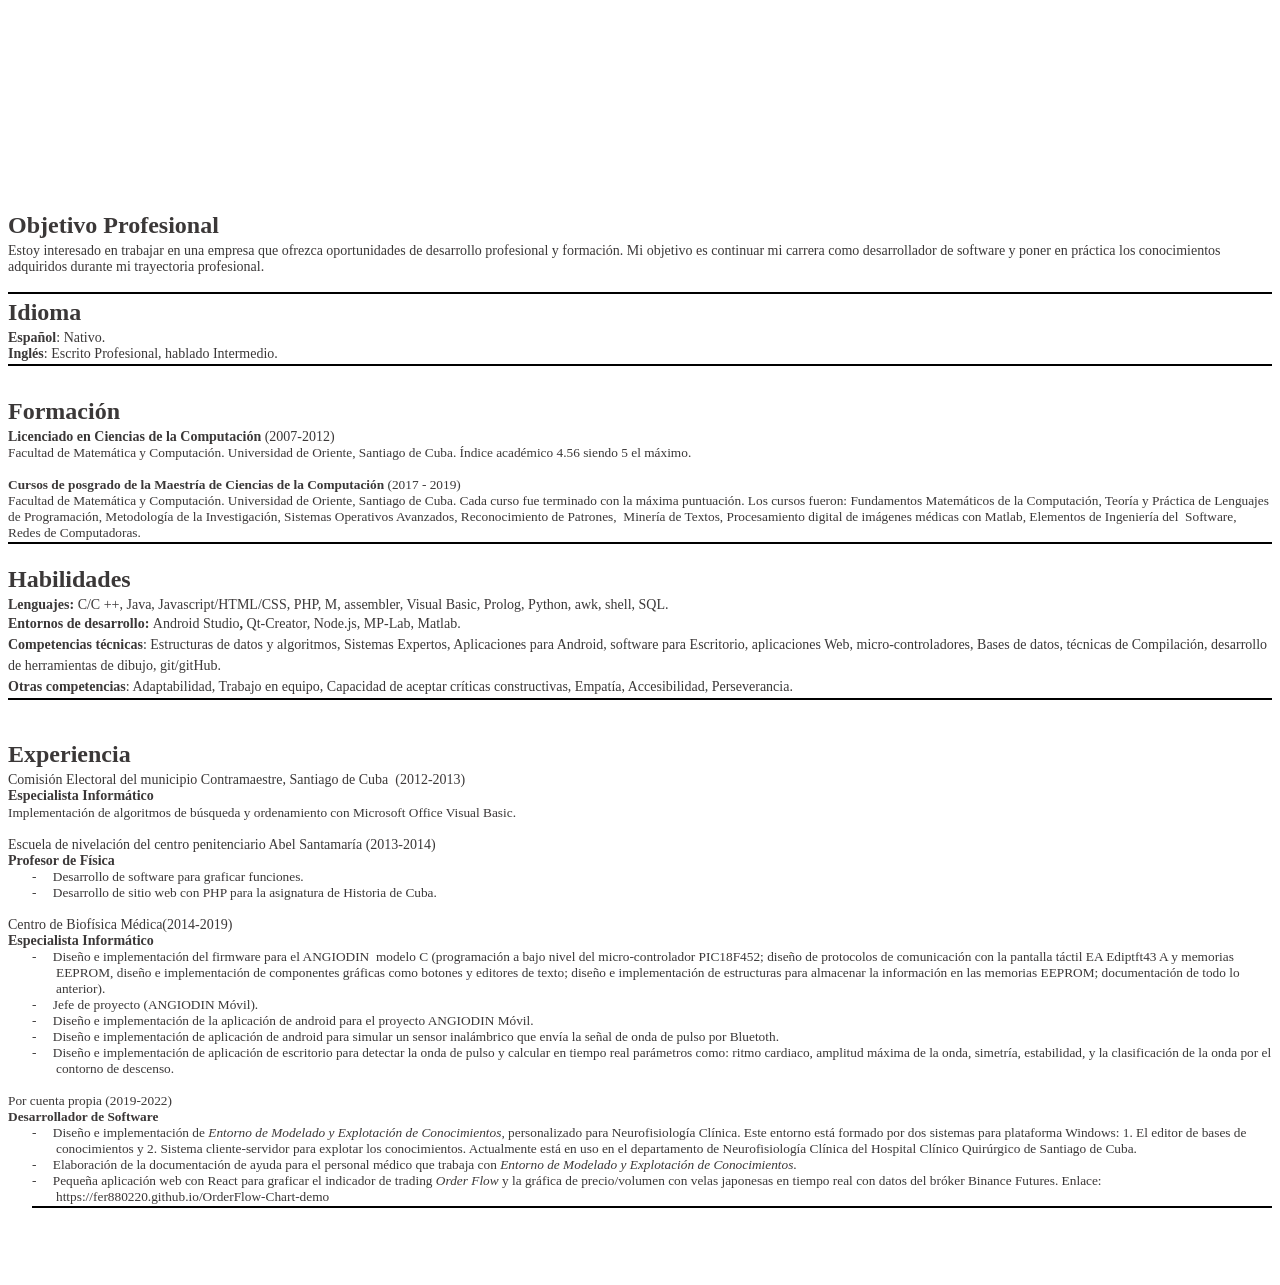
==== index.html @ 1ef98a56 "adding index.html" ====
<html xmlns:v="urn:schemas-microsoft-com:vml"
xmlns:o="urn:schemas-microsoft-com:office:office"
xmlns:w="urn:schemas-microsoft-com:office:word"
xmlns:m="http://schemas.microsoft.com/office/2004/12/omml"
xmlns="http://www.w3.org/TR/REC-html40">

<head>
<meta http-equiv=Content-Type content="text/html; charset=windows-1252">
<meta name=ProgId content=Word.Document>
<meta name=Generator content="Microsoft Word 14">
<meta name=Originator content="Microsoft Word 14">
<link rel=File-List href="fernandofonsecaCV_archivos/filelist.xml">
<link rel=Edit-Time-Data href="fernandofonsecaCV_archivos/editdata.mso">
<!--[if !mso]>
<style>
v\:* {behavior:url(#default#VML);}
o\:* {behavior:url(#default#VML);}
w\:* {behavior:url(#default#VML);}
.shape {behavior:url(#default#VML);}
</style>
<![endif]--><!--[if gte mso 9]><xml>
 <o:DocumentProperties>
  <o:Author>Usuario de Microsoft Office</o:Author>
  <o:LastAuthor>Fer</o:LastAuthor>
  <o:Revision>2</o:Revision>
  <o:TotalTime>219</o:TotalTime>
  <o:LastPrinted>2022-01-22T07:57:00Z</o:LastPrinted>
  <o:Created>2022-01-22T08:08:00Z</o:Created>
  <o:LastSaved>2022-01-22T08:08:00Z</o:LastSaved>
  <o:Pages>2</o:Pages>
  <o:Words>607</o:Words>
  <o:Characters>3465</o:Characters>
  <o:Lines>28</o:Lines>
  <o:Paragraphs>8</o:Paragraphs>
  <o:CharactersWithSpaces>4064</o:CharactersWithSpaces>
  <o:Version>14.00</o:Version>
 </o:DocumentProperties>
 <o:OfficeDocumentSettings>
  <o:RelyOnVML/>
  <o:AllowPNG/>
 </o:OfficeDocumentSettings>
</xml><![endif]-->
<link rel=themeData href="fernandofonsecaCV_archivos/themedata.thmx">
<link rel=colorSchemeMapping
href="fernandofonsecaCV_archivos/colorschememapping.xml">
<!--[if gte mso 9]><xml>
 <w:WordDocument>
  <w:SpellingState>Clean</w:SpellingState>
  <w:GrammarState>Clean</w:GrammarState>
  <w:TrackMoves>false</w:TrackMoves>
  <w:TrackFormatting/>
  <w:HyphenationZone>21</w:HyphenationZone>
  <w:PunctuationKerning/>
  <w:DrawingGridHorizontalSpacing>5.75 pto</w:DrawingGridHorizontalSpacing>
  <w:DrawingGridVerticalSpacing>9.35 pto</w:DrawingGridVerticalSpacing>
  <w:DisplayHorizontalDrawingGridEvery>2</w:DisplayHorizontalDrawingGridEvery>
  <w:DisplayVerticalDrawingGridEvery>2</w:DisplayVerticalDrawingGridEvery>
  <w:ValidateAgainstSchemas/>
  <w:SaveIfXMLInvalid>false</w:SaveIfXMLInvalid>
  <w:IgnoreMixedContent>false</w:IgnoreMixedContent>
  <w:AlwaysShowPlaceholderText>false</w:AlwaysShowPlaceholderText>
  <w:DoNotPromoteQF/>
  <w:LidThemeOther>ES-TRAD</w:LidThemeOther>
  <w:LidThemeAsian>X-NONE</w:LidThemeAsian>
  <w:LidThemeComplexScript>X-NONE</w:LidThemeComplexScript>
  <w:Compatibility>
   <w:BreakWrappedTables/>
   <w:SnapToGridInCell/>
   <w:WrapTextWithPunct/>
   <w:UseAsianBreakRules/>
   <w:DontGrowAutofit/>
   <w:SplitPgBreakAndParaMark/>
   <w:EnableOpenTypeKerning/>
   <w:DontFlipMirrorIndents/>
   <w:OverrideTableStyleHps/>
  </w:Compatibility>
  <w:DoNotOptimizeForBrowser/>
  <m:mathPr>
   <m:mathFont m:val="Cambria Math"/>
   <m:brkBin m:val="before"/>
   <m:brkBinSub m:val="&#45;-"/>
   <m:smallFrac m:val="off"/>
   <m:dispDef/>
   <m:lMargin m:val="0"/>
   <m:rMargin m:val="0"/>
   <m:defJc m:val="centerGroup"/>
   <m:wrapIndent m:val="1440"/>
   <m:intLim m:val="subSup"/>
   <m:naryLim m:val="undOvr"/>
  </m:mathPr></w:WordDocument>
</xml><![endif]--><!--[if gte mso 9]><xml>
 <w:LatentStyles DefLockedState="false" DefUnhideWhenUsed="true"
  DefSemiHidden="true" DefQFormat="false" DefPriority="99"
  LatentStyleCount="267">
  <w:LsdException Locked="false" Priority="0" SemiHidden="false"
   UnhideWhenUsed="false" QFormat="true" Name="Normal"/>
  <w:LsdException Locked="false" Priority="9" SemiHidden="false"
   UnhideWhenUsed="false" QFormat="true" Name="heading 1"/>
  <w:LsdException Locked="false" Priority="9" QFormat="true" Name="heading 2"/>
  <w:LsdException Locked="false" Priority="9" QFormat="true" Name="heading 3"/>
  <w:LsdException Locked="false" Priority="9" QFormat="true" Name="heading 4"/>
  <w:LsdException Locked="false" Priority="9" QFormat="true" Name="heading 5"/>
  <w:LsdException Locked="false" Priority="9" QFormat="true" Name="heading 6"/>
  <w:LsdException Locked="false" Priority="9" QFormat="true" Name="heading 7"/>
  <w:LsdException Locked="false" Priority="9" QFormat="true" Name="heading 8"/>
  <w:LsdException Locked="false" Priority="9" QFormat="true" Name="heading 9"/>
  <w:LsdException Locked="false" Priority="39" Name="toc 1"/>
  <w:LsdException Locked="false" Priority="39" Name="toc 2"/>
  <w:LsdException Locked="false" Priority="39" Name="toc 3"/>
  <w:LsdException Locked="false" Priority="39" Name="toc 4"/>
  <w:LsdException Locked="false" Priority="39" Name="toc 5"/>
  <w:LsdException Locked="false" Priority="39" Name="toc 6"/>
  <w:LsdException Locked="false" Priority="39" Name="toc 7"/>
  <w:LsdException Locked="false" Priority="39" Name="toc 8"/>
  <w:LsdException Locked="false" Priority="39" Name="toc 9"/>
  <w:LsdException Locked="false" Priority="35" QFormat="true" Name="caption"/>
  <w:LsdException Locked="false" Priority="10" SemiHidden="false"
   UnhideWhenUsed="false" QFormat="true" Name="Title"/>
  <w:LsdException Locked="false" Priority="1" Name="Default Paragraph Font"/>
  <w:LsdException Locked="false" Priority="11" SemiHidden="false"
   UnhideWhenUsed="false" QFormat="true" Name="Subtitle"/>
  <w:LsdException Locked="false" Priority="22" SemiHidden="false"
   UnhideWhenUsed="false" QFormat="true" Name="Strong"/>
  <w:LsdException Locked="false" Priority="20" SemiHidden="false"
   UnhideWhenUsed="false" QFormat="true" Name="Emphasis"/>
  <w:LsdException Locked="false" Priority="39" SemiHidden="false"
   UnhideWhenUsed="false" Name="Table Grid"/>
  <w:LsdException Locked="false" UnhideWhenUsed="false" Name="Placeholder Text"/>
  <w:LsdException Locked="false" Priority="1" SemiHidden="false"
   UnhideWhenUsed="false" QFormat="true" Name="No Spacing"/>
  <w:LsdException Locked="false" Priority="60" SemiHidden="false"
   UnhideWhenUsed="false" Name="Light Shading"/>
  <w:LsdException Locked="false" Priority="61" SemiHidden="false"
   UnhideWhenUsed="false" Name="Light List"/>
  <w:LsdException Locked="false" Priority="62" SemiHidden="false"
   UnhideWhenUsed="false" Name="Light Grid"/>
  <w:LsdException Locked="false" Priority="63" SemiHidden="false"
   UnhideWhenUsed="false" Name="Medium Shading 1"/>
  <w:LsdException Locked="false" Priority="64" SemiHidden="false"
   UnhideWhenUsed="false" Name="Medium Shading 2"/>
  <w:LsdException Locked="false" Priority="65" SemiHidden="false"
   UnhideWhenUsed="false" Name="Medium List 1"/>
  <w:LsdException Locked="false" Priority="66" SemiHidden="false"
   UnhideWhenUsed="false" Name="Medium List 2"/>
  <w:LsdException Locked="false" Priority="67" SemiHidden="false"
   UnhideWhenUsed="false" Name="Medium Grid 1"/>
  <w:LsdException Locked="false" Priority="68" SemiHidden="false"
   UnhideWhenUsed="false" Name="Medium Grid 2"/>
  <w:LsdException Locked="false" Priority="69" SemiHidden="false"
   UnhideWhenUsed="false" Name="Medium Grid 3"/>
  <w:LsdException Locked="false" Priority="70" SemiHidden="false"
   UnhideWhenUsed="false" Name="Dark List"/>
  <w:LsdException Locked="false" Priority="71" SemiHidden="false"
   UnhideWhenUsed="false" Name="Colorful Shading"/>
  <w:LsdException Locked="false" Priority="72" SemiHidden="false"
   UnhideWhenUsed="false" Name="Colorful List"/>
  <w:LsdException Locked="false" Priority="73" SemiHidden="false"
   UnhideWhenUsed="false" Name="Colorful Grid"/>
  <w:LsdException Locked="false" Priority="60" SemiHidden="false"
   UnhideWhenUsed="false" Name="Light Shading Accent 1"/>
  <w:LsdException Locked="false" Priority="61" SemiHidden="false"
   UnhideWhenUsed="false" Name="Light List Accent 1"/>
  <w:LsdException Locked="false" Priority="62" SemiHidden="false"
   UnhideWhenUsed="false" Name="Light Grid Accent 1"/>
  <w:LsdException Locked="false" Priority="63" SemiHidden="false"
   UnhideWhenUsed="false" Name="Medium Shading 1 Accent 1"/>
  <w:LsdException Locked="false" Priority="64" SemiHidden="false"
   UnhideWhenUsed="false" Name="Medium Shading 2 Accent 1"/>
  <w:LsdException Locked="false" Priority="65" SemiHidden="false"
   UnhideWhenUsed="false" Name="Medium List 1 Accent 1"/>
  <w:LsdException Locked="false" UnhideWhenUsed="false" Name="Revision"/>
  <w:LsdException Locked="false" Priority="34" SemiHidden="false"
   UnhideWhenUsed="false" QFormat="true" Name="List Paragraph"/>
  <w:LsdException Locked="false" Priority="29" SemiHidden="false"
   UnhideWhenUsed="false" QFormat="true" Name="Quote"/>
  <w:LsdException Locked="false" Priority="30" SemiHidden="false"
   UnhideWhenUsed="false" QFormat="true" Name="Intense Quote"/>
  <w:LsdException Locked="false" Priority="66" SemiHidden="false"
   UnhideWhenUsed="false" Name="Medium List 2 Accent 1"/>
  <w:LsdException Locked="false" Priority="67" SemiHidden="false"
   UnhideWhenUsed="false" Name="Medium Grid 1 Accent 1"/>
  <w:LsdException Locked="false" Priority="68" SemiHidden="false"
   UnhideWhenUsed="false" Name="Medium Grid 2 Accent 1"/>
  <w:LsdException Locked="false" Priority="69" SemiHidden="false"
   UnhideWhenUsed="false" Name="Medium Grid 3 Accent 1"/>
  <w:LsdException Locked="false" Priority="70" SemiHidden="false"
   UnhideWhenUsed="false" Name="Dark List Accent 1"/>
  <w:LsdException Locked="false" Priority="71" SemiHidden="false"
   UnhideWhenUsed="false" Name="Colorful Shading Accent 1"/>
  <w:LsdException Locked="false" Priority="72" SemiHidden="false"
   UnhideWhenUsed="false" Name="Colorful List Accent 1"/>
  <w:LsdException Locked="false" Priority="73" SemiHidden="false"
   UnhideWhenUsed="false" Name="Colorful Grid Accent 1"/>
  <w:LsdException Locked="false" Priority="60" SemiHidden="false"
   UnhideWhenUsed="false" Name="Light Shading Accent 2"/>
  <w:LsdException Locked="false" Priority="61" SemiHidden="false"
   UnhideWhenUsed="false" Name="Light List Accent 2"/>
  <w:LsdException Locked="false" Priority="62" SemiHidden="false"
   UnhideWhenUsed="false" Name="Light Grid Accent 2"/>
  <w:LsdException Locked="false" Priority="63" SemiHidden="false"
   UnhideWhenUsed="false" Name="Medium Shading 1 Accent 2"/>
  <w:LsdException Locked="false" Priority="64" SemiHidden="false"
   UnhideWhenUsed="false" Name="Medium Shading 2 Accent 2"/>
  <w:LsdException Locked="false" Priority="65" SemiHidden="false"
   UnhideWhenUsed="false" Name="Medium List 1 Accent 2"/>
  <w:LsdException Locked="false" Priority="66" SemiHidden="false"
   UnhideWhenUsed="false" Name="Medium List 2 Accent 2"/>
  <w:LsdException Locked="false" Priority="67" SemiHidden="false"
   UnhideWhenUsed="false" Name="Medium Grid 1 Accent 2"/>
  <w:LsdException Locked="false" Priority="68" SemiHidden="false"
   UnhideWhenUsed="false" Name="Medium Grid 2 Accent 2"/>
  <w:LsdException Locked="false" Priority="69" SemiHidden="false"
   UnhideWhenUsed="false" Name="Medium Grid 3 Accent 2"/>
  <w:LsdException Locked="false" Priority="70" SemiHidden="false"
   UnhideWhenUsed="false" Name="Dark List Accent 2"/>
  <w:LsdException Locked="false" Priority="71" SemiHidden="false"
   UnhideWhenUsed="false" Name="Colorful Shading Accent 2"/>
  <w:LsdException Locked="false" Priority="72" SemiHidden="false"
   UnhideWhenUsed="false" Name="Colorful List Accent 2"/>
  <w:LsdException Locked="false" Priority="73" SemiHidden="false"
   UnhideWhenUsed="false" Name="Colorful Grid Accent 2"/>
  <w:LsdException Locked="false" Priority="60" SemiHidden="false"
   UnhideWhenUsed="false" Name="Light Shading Accent 3"/>
  <w:LsdException Locked="false" Priority="61" SemiHidden="false"
   UnhideWhenUsed="false" Name="Light List Accent 3"/>
  <w:LsdException Locked="false" Priority="62" SemiHidden="false"
   UnhideWhenUsed="false" Name="Light Grid Accent 3"/>
  <w:LsdException Locked="false" Priority="63" SemiHidden="false"
   UnhideWhenUsed="false" Name="Medium Shading 1 Accent 3"/>
  <w:LsdException Locked="false" Priority="64" SemiHidden="false"
   UnhideWhenUsed="false" Name="Medium Shading 2 Accent 3"/>
  <w:LsdException Locked="false" Priority="65" SemiHidden="false"
   UnhideWhenUsed="false" Name="Medium List 1 Accent 3"/>
  <w:LsdException Locked="false" Priority="66" SemiHidden="false"
   UnhideWhenUsed="false" Name="Medium List 2 Accent 3"/>
  <w:LsdException Locked="false" Priority="67" SemiHidden="false"
   UnhideWhenUsed="false" Name="Medium Grid 1 Accent 3"/>
  <w:LsdException Locked="false" Priority="68" SemiHidden="false"
   UnhideWhenUsed="false" Name="Medium Grid 2 Accent 3"/>
  <w:LsdException Locked="false" Priority="69" SemiHidden="false"
   UnhideWhenUsed="false" Name="Medium Grid 3 Accent 3"/>
  <w:LsdException Locked="false" Priority="70" SemiHidden="false"
   UnhideWhenUsed="false" Name="Dark List Accent 3"/>
  <w:LsdException Locked="false" Priority="71" SemiHidden="false"
   UnhideWhenUsed="false" Name="Colorful Shading Accent 3"/>
  <w:LsdException Locked="false" Priority="72" SemiHidden="false"
   UnhideWhenUsed="false" Name="Colorful List Accent 3"/>
  <w:LsdException Locked="false" Priority="73" SemiHidden="false"
   UnhideWhenUsed="false" Name="Colorful Grid Accent 3"/>
  <w:LsdException Locked="false" Priority="60" SemiHidden="false"
   UnhideWhenUsed="false" Name="Light Shading Accent 4"/>
  <w:LsdException Locked="false" Priority="61" SemiHidden="false"
   UnhideWhenUsed="false" Name="Light List Accent 4"/>
  <w:LsdException Locked="false" Priority="62" SemiHidden="false"
   UnhideWhenUsed="false" Name="Light Grid Accent 4"/>
  <w:LsdException Locked="false" Priority="63" SemiHidden="false"
   UnhideWhenUsed="false" Name="Medium Shading 1 Accent 4"/>
  <w:LsdException Locked="false" Priority="64" SemiHidden="false"
   UnhideWhenUsed="false" Name="Medium Shading 2 Accent 4"/>
  <w:LsdException Locked="false" Priority="65" SemiHidden="false"
   UnhideWhenUsed="false" Name="Medium List 1 Accent 4"/>
  <w:LsdException Locked="false" Priority="66" SemiHidden="false"
   UnhideWhenUsed="false" Name="Medium List 2 Accent 4"/>
  <w:LsdException Locked="false" Priority="67" SemiHidden="false"
   UnhideWhenUsed="false" Name="Medium Grid 1 Accent 4"/>
  <w:LsdException Locked="false" Priority="68" SemiHidden="false"
   UnhideWhenUsed="false" Name="Medium Grid 2 Accent 4"/>
  <w:LsdException Locked="false" Priority="69" SemiHidden="false"
   UnhideWhenUsed="false" Name="Medium Grid 3 Accent 4"/>
  <w:LsdException Locked="false" Priority="70" SemiHidden="false"
   UnhideWhenUsed="false" Name="Dark List Accent 4"/>
  <w:LsdException Locked="false" Priority="71" SemiHidden="false"
   UnhideWhenUsed="false" Name="Colorful Shading Accent 4"/>
  <w:LsdException Locked="false" Priority="72" SemiHidden="false"
   UnhideWhenUsed="false" Name="Colorful List Accent 4"/>
  <w:LsdException Locked="false" Priority="73" SemiHidden="false"
   UnhideWhenUsed="false" Name="Colorful Grid Accent 4"/>
  <w:LsdException Locked="false" Priority="60" SemiHidden="false"
   UnhideWhenUsed="false" Name="Light Shading Accent 5"/>
  <w:LsdException Locked="false" Priority="61" SemiHidden="false"
   UnhideWhenUsed="false" Name="Light List Accent 5"/>
  <w:LsdException Locked="false" Priority="62" SemiHidden="false"
   UnhideWhenUsed="false" Name="Light Grid Accent 5"/>
  <w:LsdException Locked="false" Priority="63" SemiHidden="false"
   UnhideWhenUsed="false" Name="Medium Shading 1 Accent 5"/>
  <w:LsdException Locked="false" Priority="64" SemiHidden="false"
   UnhideWhenUsed="false" Name="Medium Shading 2 Accent 5"/>
  <w:LsdException Locked="false" Priority="65" SemiHidden="false"
   UnhideWhenUsed="false" Name="Medium List 1 Accent 5"/>
  <w:LsdException Locked="false" Priority="66" SemiHidden="false"
   UnhideWhenUsed="false" Name="Medium List 2 Accent 5"/>
  <w:LsdException Locked="false" Priority="67" SemiHidden="false"
   UnhideWhenUsed="false" Name="Medium Grid 1 Accent 5"/>
  <w:LsdException Locked="false" Priority="68" SemiHidden="false"
   UnhideWhenUsed="false" Name="Medium Grid 2 Accent 5"/>
  <w:LsdException Locked="false" Priority="69" SemiHidden="false"
   UnhideWhenUsed="false" Name="Medium Grid 3 Accent 5"/>
  <w:LsdException Locked="false" Priority="70" SemiHidden="false"
   UnhideWhenUsed="false" Name="Dark List Accent 5"/>
  <w:LsdException Locked="false" Priority="71" SemiHidden="false"
   UnhideWhenUsed="false" Name="Colorful Shading Accent 5"/>
  <w:LsdException Locked="false" Priority="72" SemiHidden="false"
   UnhideWhenUsed="false" Name="Colorful List Accent 5"/>
  <w:LsdException Locked="false" Priority="73" SemiHidden="false"
   UnhideWhenUsed="false" Name="Colorful Grid Accent 5"/>
  <w:LsdException Locked="false" Priority="60" SemiHidden="false"
   UnhideWhenUsed="false" Name="Light Shading Accent 6"/>
  <w:LsdException Locked="false" Priority="61" SemiHidden="false"
   UnhideWhenUsed="false" Name="Light List Accent 6"/>
  <w:LsdException Locked="false" Priority="62" SemiHidden="false"
   UnhideWhenUsed="false" Name="Light Grid Accent 6"/>
  <w:LsdException Locked="false" Priority="63" SemiHidden="false"
   UnhideWhenUsed="false" Name="Medium Shading 1 Accent 6"/>
  <w:LsdException Locked="false" Priority="64" SemiHidden="false"
   UnhideWhenUsed="false" Name="Medium Shading 2 Accent 6"/>
  <w:LsdException Locked="false" Priority="65" SemiHidden="false"
   UnhideWhenUsed="false" Name="Medium List 1 Accent 6"/>
  <w:LsdException Locked="false" Priority="66" SemiHidden="false"
   UnhideWhenUsed="false" Name="Medium List 2 Accent 6"/>
  <w:LsdException Locked="false" Priority="67" SemiHidden="false"
   UnhideWhenUsed="false" Name="Medium Grid 1 Accent 6"/>
  <w:LsdException Locked="false" Priority="68" SemiHidden="false"
   UnhideWhenUsed="false" Name="Medium Grid 2 Accent 6"/>
  <w:LsdException Locked="false" Priority="69" SemiHidden="false"
   UnhideWhenUsed="false" Name="Medium Grid 3 Accent 6"/>
  <w:LsdException Locked="false" Priority="70" SemiHidden="false"
   UnhideWhenUsed="false" Name="Dark List Accent 6"/>
  <w:LsdException Locked="false" Priority="71" SemiHidden="false"
   UnhideWhenUsed="false" Name="Colorful Shading Accent 6"/>
  <w:LsdException Locked="false" Priority="72" SemiHidden="false"
   UnhideWhenUsed="false" Name="Colorful List Accent 6"/>
  <w:LsdException Locked="false" Priority="73" SemiHidden="false"
   UnhideWhenUsed="false" Name="Colorful Grid Accent 6"/>
  <w:LsdException Locked="false" Priority="19" SemiHidden="false"
   UnhideWhenUsed="false" QFormat="true" Name="Subtle Emphasis"/>
  <w:LsdException Locked="false" Priority="21" SemiHidden="false"
   UnhideWhenUsed="false" QFormat="true" Name="Intense Emphasis"/>
  <w:LsdException Locked="false" Priority="31" SemiHidden="false"
   UnhideWhenUsed="false" QFormat="true" Name="Subtle Reference"/>
  <w:LsdException Locked="false" Priority="32" SemiHidden="false"
   UnhideWhenUsed="false" QFormat="true" Name="Intense Reference"/>
  <w:LsdException Locked="false" Priority="33" SemiHidden="false"
   UnhideWhenUsed="false" QFormat="true" Name="Book Title"/>
  <w:LsdException Locked="false" Priority="37" Name="Bibliography"/>
  <w:LsdException Locked="false" Priority="39" QFormat="true" Name="TOC Heading"/>
 </w:LatentStyles>
</xml><![endif]-->
<style>
<!--
 /* Font Definitions */
 @font-face
	{font-family:Wingdings;
	panose-1:5 0 0 0 0 0 0 0 0 0;
	mso-font-charset:2;
	mso-generic-font-family:auto;
	mso-font-pitch:variable;
	mso-font-signature:0 268435456 0 0 -2147483648 0;}
@font-face
	{font-family:Wingdings;
	panose-1:5 0 0 0 0 0 0 0 0 0;
	mso-font-charset:2;
	mso-generic-font-family:auto;
	mso-font-pitch:variable;
	mso-font-signature:0 268435456 0 0 -2147483648 0;}
@font-face
	{font-family:Calibri;
	panose-1:2 15 5 2 2 2 4 3 2 4;
	mso-font-charset:0;
	mso-generic-font-family:swiss;
	mso-font-pitch:variable;
	mso-font-signature:-520092929 1073786111 9 0 415 0;}
@font-face
	{font-family:Tahoma;
	panose-1:2 11 6 4 3 5 4 4 2 4;
	mso-font-charset:0;
	mso-generic-font-family:swiss;
	mso-font-pitch:variable;
	mso-font-signature:-520081665 -1073717157 41 0 66047 0;}
@font-face
	{font-family:"Open Sans";
	mso-font-alt:Arial;
	mso-font-charset:0;
	mso-generic-font-family:auto;
	mso-font-pitch:variable;
	mso-font-signature:-536870161 1073750107 40 0 415 0;}
 /* Style Definitions */
 p.MsoNormal, li.MsoNormal, div.MsoNormal
	{mso-style-unhide:no;
	mso-style-qformat:yes;
	mso-style-parent:"";
	margin:0in;
	margin-bottom:.0001pt;
	mso-pagination:widow-orphan;
	font-size:12.0pt;
	font-family:"Calibri","sans-serif";
	mso-ascii-font-family:Calibri;
	mso-ascii-theme-font:minor-latin;
	mso-fareast-font-family:Calibri;
	mso-fareast-theme-font:minor-latin;
	mso-hansi-font-family:Calibri;
	mso-hansi-theme-font:minor-latin;
	mso-bidi-font-family:"Times New Roman";
	mso-bidi-theme-font:minor-bidi;
	mso-ansi-language:ES-TRAD;}
a:link, span.MsoHyperlink
	{mso-style-priority:99;
	color:#0563C1;
	mso-themecolor:hyperlink;
	text-decoration:underline;
	text-underline:single;}
a:visited, span.MsoHyperlinkFollowed
	{mso-style-noshow:yes;
	mso-style-priority:99;
	color:#954F72;
	mso-themecolor:followedhyperlink;
	text-decoration:underline;
	text-underline:single;}
p.MsoAcetate, li.MsoAcetate, div.MsoAcetate
	{mso-style-noshow:yes;
	mso-style-priority:99;
	mso-style-link:"Texto de globo Car";
	margin:0in;
	margin-bottom:.0001pt;
	mso-pagination:widow-orphan;
	font-size:8.0pt;
	font-family:"Tahoma","sans-serif";
	mso-fareast-font-family:Calibri;
	mso-fareast-theme-font:minor-latin;
	mso-ansi-language:ES-TRAD;}
p.MsoListParagraph, li.MsoListParagraph, div.MsoListParagraph
	{mso-style-priority:34;
	mso-style-unhide:no;
	mso-style-qformat:yes;
	margin-top:0in;
	margin-right:0in;
	margin-bottom:0in;
	margin-left:.5in;
	margin-bottom:.0001pt;
	mso-add-space:auto;
	mso-pagination:widow-orphan;
	font-size:12.0pt;
	font-family:"Calibri","sans-serif";
	mso-ascii-font-family:Calibri;
	mso-ascii-theme-font:minor-latin;
	mso-fareast-font-family:Calibri;
	mso-fareast-theme-font:minor-latin;
	mso-hansi-font-family:Calibri;
	mso-hansi-theme-font:minor-latin;
	mso-bidi-font-family:"Times New Roman";
	mso-bidi-theme-font:minor-bidi;
	mso-ansi-language:ES-TRAD;}
p.MsoListParagraphCxSpFirst, li.MsoListParagraphCxSpFirst, div.MsoListParagraphCxSpFirst
	{mso-style-priority:34;
	mso-style-unhide:no;
	mso-style-qformat:yes;
	mso-style-type:export-only;
	margin-top:0in;
	margin-right:0in;
	margin-bottom:0in;
	margin-left:.5in;
	margin-bottom:.0001pt;
	mso-add-space:auto;
	mso-pagination:widow-orphan;
	font-size:12.0pt;
	font-family:"Calibri","sans-serif";
	mso-ascii-font-family:Calibri;
	mso-ascii-theme-font:minor-latin;
	mso-fareast-font-family:Calibri;
	mso-fareast-theme-font:minor-latin;
	mso-hansi-font-family:Calibri;
	mso-hansi-theme-font:minor-latin;
	mso-bidi-font-family:"Times New Roman";
	mso-bidi-theme-font:minor-bidi;
	mso-ansi-language:ES-TRAD;}
p.MsoListParagraphCxSpMiddle, li.MsoListParagraphCxSpMiddle, div.MsoListParagraphCxSpMiddle
	{mso-style-priority:34;
	mso-style-unhide:no;
	mso-style-qformat:yes;
	mso-style-type:export-only;
	margin-top:0in;
	margin-right:0in;
	margin-bottom:0in;
	margin-left:.5in;
	margin-bottom:.0001pt;
	mso-add-space:auto;
	mso-pagination:widow-orphan;
	font-size:12.0pt;
	font-family:"Calibri","sans-serif";
	mso-ascii-font-family:Calibri;
	mso-ascii-theme-font:minor-latin;
	mso-fareast-font-family:Calibri;
	mso-fareast-theme-font:minor-latin;
	mso-hansi-font-family:Calibri;
	mso-hansi-theme-font:minor-latin;
	mso-bidi-font-family:"Times New Roman";
	mso-bidi-theme-font:minor-bidi;
	mso-ansi-language:ES-TRAD;}
p.MsoListParagraphCxSpLast, li.MsoListParagraphCxSpLast, div.MsoListParagraphCxSpLast
	{mso-style-priority:34;
	mso-style-unhide:no;
	mso-style-qformat:yes;
	mso-style-type:export-only;
	margin-top:0in;
	margin-right:0in;
	margin-bottom:0in;
	margin-left:.5in;
	margin-bottom:.0001pt;
	mso-add-space:auto;
	mso-pagination:widow-orphan;
	font-size:12.0pt;
	font-family:"Calibri","sans-serif";
	mso-ascii-font-family:Calibri;
	mso-ascii-theme-font:minor-latin;
	mso-fareast-font-family:Calibri;
	mso-fareast-theme-font:minor-latin;
	mso-hansi-font-family:Calibri;
	mso-hansi-theme-font:minor-latin;
	mso-bidi-font-family:"Times New Roman";
	mso-bidi-theme-font:minor-bidi;
	mso-ansi-language:ES-TRAD;}
span.TextodegloboCar
	{mso-style-name:"Texto de globo Car";
	mso-style-noshow:yes;
	mso-style-priority:99;
	mso-style-unhide:no;
	mso-style-locked:yes;
	mso-style-link:"Texto de globo";
	mso-ansi-font-size:8.0pt;
	mso-bidi-font-size:8.0pt;
	font-family:"Tahoma","sans-serif";
	mso-ascii-font-family:Tahoma;
	mso-hansi-font-family:Tahoma;
	mso-bidi-font-family:Tahoma;}
span.SpellE
	{mso-style-name:"";
	mso-spl-e:yes;}
span.GramE
	{mso-style-name:"";
	mso-gram-e:yes;}
.MsoChpDefault
	{mso-style-type:export-only;
	mso-default-props:yes;
	font-size:12.0pt;
	mso-ansi-font-size:12.0pt;
	mso-bidi-font-size:12.0pt;
	font-family:"Calibri","sans-serif";
	mso-ascii-font-family:Calibri;
	mso-ascii-theme-font:minor-latin;
	mso-fareast-font-family:Calibri;
	mso-fareast-theme-font:minor-latin;
	mso-hansi-font-family:Calibri;
	mso-hansi-theme-font:minor-latin;
	mso-bidi-font-family:"Times New Roman";
	mso-bidi-theme-font:minor-bidi;
	mso-ansi-language:ES-TRAD;}
@page WordSection1
	{size:595.0pt 842.0pt;
	margin:28.35pt 85.05pt 70.9pt 85.05pt;
	mso-header-margin:35.45pt;
	mso-footer-margin:35.45pt;
	mso-paper-source:0;}
div.WordSection1
	{page:WordSection1;}
 /* List Definitions */
 @list l0
	{mso-list-id:719785888;
	mso-list-type:hybrid;
	mso-list-template-ids:1345223090 -1964633264 67698691 67698693 67698689 67698691 67698693 67698689 67698691 67698693;}
@list l0:level1
	{mso-level-start-at:0;
	mso-level-number-format:bullet;
	mso-level-text:-;
	mso-level-tab-stop:none;
	mso-level-number-position:left;
	text-indent:-.25in;
	font-family:"Open Sans";
	mso-fareast-font-family:"Times New Roman";}
@list l0:level2
	{mso-level-number-format:bullet;
	mso-level-text:o;
	mso-level-tab-stop:none;
	mso-level-number-position:left;
	text-indent:-.25in;
	font-family:"Courier New";}
@list l0:level3
	{mso-level-number-format:bullet;
	mso-level-text:\F0A7;
	mso-level-tab-stop:none;
	mso-level-number-position:left;
	text-indent:-.25in;
	font-family:Wingdings;}
@list l0:level4
	{mso-level-number-format:bullet;
	mso-level-text:\F0B7;
	mso-level-tab-stop:none;
	mso-level-number-position:left;
	text-indent:-.25in;
	font-family:Symbol;}
@list l0:level5
	{mso-level-number-format:bullet;
	mso-level-text:o;
	mso-level-tab-stop:none;
	mso-level-number-position:left;
	text-indent:-.25in;
	font-family:"Courier New";}
@list l0:level6
	{mso-level-number-format:bullet;
	mso-level-text:\F0A7;
	mso-level-tab-stop:none;
	mso-level-number-position:left;
	text-indent:-.25in;
	font-family:Wingdings;}
@list l0:level7
	{mso-level-number-format:bullet;
	mso-level-text:\F0B7;
	mso-level-tab-stop:none;
	mso-level-number-position:left;
	text-indent:-.25in;
	font-family:Symbol;}
@list l0:level8
	{mso-level-number-format:bullet;
	mso-level-text:o;
	mso-level-tab-stop:none;
	mso-level-number-position:left;
	text-indent:-.25in;
	font-family:"Courier New";}
@list l0:level9
	{mso-level-number-format:bullet;
	mso-level-text:\F0A7;
	mso-level-tab-stop:none;
	mso-level-number-position:left;
	text-indent:-.25in;
	font-family:Wingdings;}
ol
	{margin-bottom:0in;}
ul
	{margin-bottom:0in;}
-->
</style>
<!--[if gte mso 10]>
<style>
 /* Style Definitions */
 table.MsoNormalTable
	{mso-style-name:"Tabla normal";
	mso-tstyle-rowband-size:0;
	mso-tstyle-colband-size:0;
	mso-style-noshow:yes;
	mso-style-priority:99;
	mso-style-parent:"";
	mso-padding-alt:0in 5.4pt 0in 5.4pt;
	mso-para-margin:0in;
	mso-para-margin-bottom:.0001pt;
	mso-pagination:widow-orphan;
	font-size:12.0pt;
	font-family:"Calibri","sans-serif";
	mso-ascii-font-family:Calibri;
	mso-ascii-theme-font:minor-latin;
	mso-hansi-font-family:Calibri;
	mso-hansi-theme-font:minor-latin;
	mso-bidi-font-family:"Times New Roman";
	mso-bidi-theme-font:minor-bidi;
	mso-ansi-language:ES-TRAD;}
</style>
<![endif]--><!--[if gte mso 9]><xml>
 <o:shapedefaults v:ext="edit" spidmax="1029"/>
</xml><![endif]--><!--[if gte mso 9]><xml>
 <o:shapelayout v:ext="edit">
  <o:idmap v:ext="edit" data="1"/>
 </o:shapelayout></xml><![endif]-->
</head>

<body lang=EN-US link="#0563C1" vlink="#954F72" style='tab-interval:35.4pt'>

<div class=WordSection1>

<p class=MsoNormal><v:rect id="Rect�ngulo_x0020_1" o:spid="_x0000_s1028"
 style='position:absolute;margin-left:-90.15pt;margin-top:-70.95pt;width:603.25pt;
 height:217.7pt;z-index:-251657216;visibility:visible;mso-wrap-style:square;
 mso-width-percent:0;mso-height-percent:0;mso-wrap-distance-left:9pt;
 mso-wrap-distance-top:0;mso-wrap-distance-right:9pt;
 mso-wrap-distance-bottom:0;mso-position-horizontal:absolute;
 mso-position-horizontal-relative:text;mso-position-vertical:absolute;
 mso-position-vertical-relative:text;mso-width-percent:0;mso-height-percent:0;
 mso-width-relative:margin;mso-height-relative:margin;v-text-anchor:middle'
 o:gfxdata="UEsDBBQABgAIAAAAIQC2gziS/gAAAOEBAAATAAAAW0NvbnRlbnRfVHlwZXNdLnhtbJSRQU7DMBBF
90jcwfIWJU67QAgl6YK0S0CoHGBkTxKLZGx5TGhvj5O2G0SRWNoz/78nu9wcxkFMGNg6quQqL6RA
0s5Y6ir5vt9lD1JwBDIwOMJKHpHlpr69KfdHjyxSmriSfYz+USnWPY7AufNIadK6MEJMx9ApD/oD
OlTrorhX2lFEilmcO2RdNtjC5xDF9pCuTyYBB5bi6bQ4syoJ3g9WQ0ymaiLzg5KdCXlKLjvcW893
SUOqXwnz5DrgnHtJTxOsQfEKIT7DmDSUCaxw7Rqn8787ZsmRM9e2VmPeBN4uqYvTtW7jvijg9N/y
JsXecLq0q+WD6m8AAAD//wMAUEsDBBQABgAIAAAAIQA4/SH/1gAAAJQBAAALAAAAX3JlbHMvLnJl
bHOkkMFqwzAMhu+DvYPRfXGawxijTi+j0GvpHsDYimMaW0Yy2fr2M4PBMnrbUb/Q94l/f/hMi1qR
JVI2sOt6UJgd+ZiDgffL8ekFlFSbvV0oo4EbChzGx4f9GRdb25HMsYhqlCwG5lrLq9biZkxWOiqY
22YiTra2kYMu1l1tQD30/bPm3wwYN0x18gb45AdQl1tp5j/sFB2T0FQ7R0nTNEV3j6o9feQzro1i
OWA14Fm+Q8a1a8+Bvu/d/dMb2JY5uiPbhG/ktn4cqGU/er3pcvwCAAD//wMAUEsDBBQABgAIAAAA
IQC8uysAuAIAAM0FAAAOAAAAZHJzL2Uyb0RvYy54bWysVM1u2zAMvg/YOwi6r3aMNFmDOkXQosOA
ri3aDj0rshQbkEVNUhJnb7Nn2YuVkmz3Z8UOwy42RZEfyU8kT8+6VpGdsK4BXdLJUU6J0ByqRm9K
+v3h8tNnSpxnumIKtCjpQTh6tvz44XRvFqKAGlQlLEEQ7RZ7U9Lae7PIMsdr0TJ3BEZovJRgW+bx
aDdZZdke0VuVFXk+y/ZgK2OBC+dQe5Eu6TLiSym4v5HSCU9USTE3H782ftfhmy1P2WJjmakb3qfB
/iGLljUag45QF8wzsrXNH1Btwy04kP6IQ5uBlA0XsQasZpK/qea+ZkbEWpAcZ0aa3P+D5de7W0ua
Ct+OEs1afKI7JO33L73ZKiCTQNDeuAXa3Ztb258ciqHaTto2/LEO0kVSDyOpovOEo3I+m02K+TEl
HO+K+Ww6P4m0Z8/uxjr/RUBLglBSiwlEMtnuynkMiaaDSYjmQDXVZaNUPIROEefKkh3DN/bdJLqq
bfsNqqSbH+d5/9Koxn5I6mJQI3zst4ASg70KoHQIoyEETLkETRZISTREyR+UCHZK3wmJfGLhRUxk
RE5BGedC+5Sjq1klkjqkMrAyesRcImBAlhh/xO4BXtc+YKcse/vgKuIgjM753xJLzqNHjAzaj85t
o8G+B6Cwqj5ysh9IStQElny37tAkiGuoDth4FtJEOsMvG3z8K+b8LbM4gjisuFb8DX6kgn1JoZco
qcH+fE8f7HEy8JaSPY50Sd2PLbOCEvVV48ycTKbTsAPiYXo8L/BgX96sX97obXsO2FE4F5hdFIO9
V4MoLbSPuH1WISpeMc0xdkm5t8Ph3KdVg/uLi9UqmuHcG+av9L3hATwQHJr7oXtk1vQT4HF4rmEY
f7Z4MwjJNnhqWG09yCZOyTOvPfW4M2IP9fstLKWX52j1vIWXTwAAAP//AwBQSwMEFAAGAAgAAAAh
ACYA08jiAAAADgEAAA8AAABkcnMvZG93bnJldi54bWxMj0FuwjAQRfeVegdrKnUHdgKlIY2DEFWl
CnXTFPYmNk6UeBzZBsLt66za3Yzm6f83xWY0Pbkq51uLHJI5A6KwtrJFzeHw8zHLgPggUIreouJw
Vx425eNDIXJpb/itrlXQJIagzwWHJoQhp9TXjTLCz+2gMN7O1hkR4uo0lU7cYrjpacrYihrRYmxo
xKB2jaq76mJiyZd7v2d7u613r92hOnafWu+XnD8/jds3IEGN4Q+GST+qQxmdTvaC0pOewyzJ2CKy
07RM1kAmhqWrFMiJQ7pevAAtC/r/jfIXAAD//wMAUEsBAi0AFAAGAAgAAAAhALaDOJL+AAAA4QEA
ABMAAAAAAAAAAAAAAAAAAAAAAFtDb250ZW50X1R5cGVzXS54bWxQSwECLQAUAAYACAAAACEAOP0h
/9YAAACUAQAACwAAAAAAAAAAAAAAAAAvAQAAX3JlbHMvLnJlbHNQSwECLQAUAAYACAAAACEAvLsr
ALgCAADNBQAADgAAAAAAAAAAAAAAAAAuAgAAZHJzL2Uyb0RvYy54bWxQSwECLQAUAAYACAAAACEA
JgDTyOIAAAAOAQAADwAAAAAAAAAAAAAAAAASBQAAZHJzL2Rvd25yZXYueG1sUEsFBgAAAAAEAAQA
8wAAACEGAAAAAA==
" fillcolor="#404040 [2429]" stroked="f" strokeweight="1pt">
 <v:textbox>
  <![if !mso]>
  <table cellpadding=0 cellspacing=0 width="100%">
   <tr>
    <td><![endif]>
    <div>
    <p class=MsoNormal align=center style='text-align:center'><span lang=ES
    style='mso-ansi-language:ES'><o:p>&nbsp;</o:p></span></p>
    <p class=MsoNormal align=center style='text-align:center'><span lang=ES
    style='mso-ansi-language:ES'><o:p>&nbsp;</o:p></span></p>
    <p class=MsoNormal align=center style='text-align:center'><span lang=ES
    style='mso-ansi-language:ES'><o:p>&nbsp;</o:p></span></p>
    <p class=MsoNormal align=center style='text-align:center'><span lang=ES
    style='mso-ansi-language:ES'><o:p>&nbsp;</o:p></span></p>
    <p class=MsoNormal align=center style='text-align:center'><span lang=ES
    style='mso-ansi-language:ES'><o:p>&nbsp;</o:p></span></p>
    <p class=MsoNormal align=center style='text-align:center'><span lang=ES
    style='mso-ansi-language:ES'><o:p>&nbsp;</o:p></span></p>
    <p class=MsoNormal align=center style='text-align:center'><span lang=ES
    style='mso-ansi-language:ES'><o:p>&nbsp;</o:p></span></p>
    <p class=MsoNormal align=center style='text-align:center'><span lang=ES
    style='mso-ansi-language:ES'><o:p>&nbsp;</o:p></span></p>
    <p class=MsoNormal align=center style='text-align:center'><span lang=ES
    style='mso-ansi-language:ES'><o:p>&nbsp;</o:p></span></p>
    <p class=MsoNormal align=center style='text-align:center'><span lang=ES
    style='mso-ansi-language:ES'><o:p>&nbsp;</o:p></span></p>
    <p class=MsoNormal align=center style='text-align:center'><span lang=ES
    style='mso-ansi-language:ES'><o:p>&nbsp;</o:p></span></p>
    <p class=MsoNormal align=center style='text-align:center'><span lang=ES
    style='mso-ansi-language:ES'><o:p>&nbsp;</o:p></span></p>
    <p class=MsoNormal align=center style='text-align:center'><span lang=ES
    style='mso-ansi-language:ES'><o:p>&nbsp;</o:p></span></p>
    <p class=MsoNormal align=center style='text-align:center'><span lang=ES
    style='mso-ansi-language:ES'><o:p>&nbsp;</o:p></span></p>
    <p class=MsoNormal align=center style='text-align:center'><span lang=ES
    style='mso-ansi-language:ES'><o:p>&nbsp;</o:p></span></p>
    <p class=MsoNormal align=center style='text-align:center'><span lang=ES
    style='mso-ansi-language:ES'><o:p>&nbsp;</o:p></span></p>
    <p class=MsoNormal align=center style='text-align:center'><span lang=ES
    style='mso-ansi-language:ES'><o:p>&nbsp;</o:p></span></p>
    </div>
    <![if !mso]></td>
   </tr>
  </table>
  <![endif]></v:textbox>
</v:rect><v:shapetype id="_x0000_t75" coordsize="21600,21600" o:spt="75"
 o:preferrelative="t" path="m@4@5l@4@11@9@11@9@5xe" filled="f" stroked="f">
 <v:stroke joinstyle="miter"/>
 <v:formulas>
  <v:f eqn="if lineDrawn pixelLineWidth 0"/>
  <v:f eqn="sum @0 1 0"/>
  <v:f eqn="sum 0 0 @1"/>
  <v:f eqn="prod @2 1 2"/>
  <v:f eqn="prod @3 21600 pixelWidth"/>
  <v:f eqn="prod @3 21600 pixelHeight"/>
  <v:f eqn="sum @0 0 1"/>
  <v:f eqn="prod @6 1 2"/>
  <v:f eqn="prod @7 21600 pixelWidth"/>
  <v:f eqn="sum @8 21600 0"/>
  <v:f eqn="prod @7 21600 pixelHeight"/>
  <v:f eqn="sum @10 21600 0"/>
 </v:formulas>
 <v:path o:extrusionok="f" gradientshapeok="t" o:connecttype="rect"/>
 <o:lock v:ext="edit" aspectratio="t"/>
</v:shapetype><v:shape id="Imagen_x0020_2" o:spid="_x0000_s1027" type="#_x0000_t75"
 style='position:absolute;margin-left:333.65pt;margin-top:-4.25pt;width:119.55pt;
 height:119.55pt;z-index:-251656192;visibility:visible;mso-width-percent:0;
 mso-height-percent:0;mso-wrap-distance-left:9pt;mso-wrap-distance-top:0;
 mso-wrap-distance-right:9pt;mso-wrap-distance-bottom:0;
 mso-position-horizontal:absolute;mso-position-horizontal-relative:text;
 mso-position-vertical:absolute;mso-position-vertical-relative:text;
 mso-width-percent:0;mso-height-percent:0;mso-width-relative:page;
 mso-height-relative:page' o:gfxdata="UEsDBBQABgAIAAAAIQCKFT+YDAEAABUCAAATAAAAW0NvbnRlbnRfVHlwZXNdLnhtbJSRwU7DMAyG
70i8Q5QratPtgBBqu8M6joDQeIAocdtA40RxKNvbk3abBNNA4pjY3+/PSbna2YGNEMg4rPgiLzgD
VE4b7Cr+un3I7jijKFHLwSFUfA/EV/X1VbndeyCWaKSK9zH6eyFI9WAl5c4DpkrrgpUxHUMnvFTv
sgOxLIpboRxGwJjFKYPXZQOt/Bgi2+zS9cHkzUPH2frQOM2quLFTwFwQF5kAA50x0vvBKBnTdmJE
fWaWHa3yRM491BtPN0mdX54wVX5KfR9w5J7ScwajgT3LEB+lTepCBxKwdI1T+d8Zk6SlzLWtUZA3
gTYzdXL6LVu7Twww/je8SdgLjKd0MX9q/QUAAP//AwBQSwMEFAAGAAgAAAAhADj9If/WAAAAlAEA
AAsAAABfcmVscy8ucmVsc6SQwWrDMAyG74O9g9F9cZrDGKNOL6PQa+kewNiKYxpbRjLZ+vYzg8Ey
ettRv9D3iX9/+EyLWpElUjaw63pQmB35mIOB98vx6QWUVJu9XSijgRsKHMbHh/0ZF1vbkcyxiGqU
LAbmWsur1uJmTFY6KpjbZiJOtraRgy7WXW1APfT9s+bfDBg3THXyBvjkB1CXW2nmP+wUHZPQVDtH
SdM0RXePqj195DOujWI5YDXgWb5DxrVrz4G+79390xvYljm6I9uEb+S2fhyoZT96vely/AIAAP//
AwBQSwMEFAAGAAgAAAAhAKOpk7qEAgAAMQUAAA4AAABkcnMvZTJvRG9jLnhtbKRUyW7bMBC9F+g/
ELw7krzEjhA5SO2kCNAlKNoPoKmRRYQbSNpyUPTfO6SkLOihRXoQ9LjM45s3Q15enZQkR3BeGF3R
4iynBDQ3tdD7iv74fjtZUeID0zWTRkNFH8HTq/X7d5edLWFqWiNrcARJtC87W9E2BFtmmectKObP
jAWNi41xigUcun1WO9Yhu5LZNM/Ps8642jrDwXuc3faLdJ34mwZ4+No0HgKRFT1f5otzSsITcogW
F8WMkt2IsvUlK/eO2VbwQRZ7gyrFhEYRT1RbFhg5OPEGKit4ODhANkQlfoMsRP/BNpCof+JQzD0c
7IQbZVkQOyFFeEzuD6L08V7we9cr5F+O946IuqJTSjRTWPQ7xfagyZSiuzGJuKUPYDGhT4Y/eKLN
pmV6D9feYtWwlzB6nHLOdC2w2sdpJMles6ThKxE7KeytkDKWIOIhXSz43xvMNI3gsDX8oECHvssc
SMzcaN8K6ylxJagdYIrurkadHDs8YJ7WCR1S2eEUPvkQT0fUF/7ndHWd5xfTD5PNIt9M5vnyZnJ9
MV9OlvnNcp7PV8Wm2PyK0cW8PHhAV5jcWjF2YTH/Q7wS3BlvmnCGpcl63eP9QN1FnqU+JEeG3Z8n
45IgNDD9k0SE0aGo1QcHgbcRNmjeN6xDNPvFQnL62dxYBm+x3Lvus6nRAXYIJhlwapyKPCiKnOLh
5HGQ0FvCcbKYrRazOd5IjmvjoD9wDLfOh49gFImgoiBRqY93gZXsiPL73eOuOC016fAyzxY5nskZ
PilO1ynAGynqsSnSAwMb6Xpzdvu+rzDV512YuNSRE9JDMhw35jx0IQ6TRcObES/6yzHily/d+jcA
AAD//wMAUEsDBBQABgAIAAAAIQBYYLMbugAAACIBAAAZAAAAZHJzL19yZWxzL2Uyb0RvYy54bWwu
cmVsc4SPywrCMBBF94L/EGZv07oQkaZuRHAr9QOGZJpGmwdJFPv3BtwoCC7nXu45TLt/2ok9KCbj
nYCmqoGRk14ZpwVc+uNqCyxldAon70jATAn23XLRnmnCXEZpNCGxQnFJwJhz2HGe5EgWU+UDudIM
PlrM5YyaB5Q31MTXdb3h8ZMB3ReTnZSAeFINsH4Oxfyf7YfBSDp4ebfk8g8FN7a4CxCjpizAkjL4
DpvqGkgD71r+9Vn3AgAA//8DAFBLAwQUAAYACAAAACEA+MYJA+EAAAAKAQAADwAAAGRycy9kb3du
cmV2LnhtbEyPwU7DMBBE70j8g7VI3FqbFkwasqlQRFFVcWmpenZjkwTidRS7Sfh7zAmOq3maeZut
J9uywfS+cYRwNxfADJVON1QhHN83swSYD4q0ah0ZhG/jYZ1fX2Uq1W6kvRkOoWKxhHyqEOoQupRz
X9bGKj93naGYfbjeqhDPvuK6V2Msty1fCCG5VQ3FhVp1pqhN+XW4WIRh+/l6Wolin7xs3zaJ3o28
mCrE25vp+QlYMFP4g+FXP6pDHp3O7kLasxZBysdlRBFmyQOwCKyEvAd2RlgshQSeZ/z/C/kPAAAA
//8DAFBLAwQKAAAAAAAAACEAh1qYhYFvAACBbwAAFQAAAGRycy9tZWRpYS9pbWFnZTEuanBlZ//Y
/+AAEEpGSUYAAQEBANwA3AAA/9sAQwACAQECAQECAgICAgICAgMFAwMDAwMGBAQDBQcGBwcHBgcH
CAkLCQgICggHBwoNCgoLDAwMDAcJDg8NDA4LDAwM/9sAQwECAgIDAwMGAwMGDAgHCAwMDAwMDAwM
DAwMDAwMDAwMDAwMDAwMDAwMDAwMDAwMDAwMDAwMDAwMDAwMDAwMDAwM/8AAEQgBTQFOAwEiAAIR
AQMRAf/EAB8AAAEFAQEBAQEBAAAAAAAAAAABAgMEBQYHCAkKC//EALUQAAIBAwMCBAMFBQQEAAAB
fQECAwAEEQUSITFBBhNRYQcicRQygZGhCCNCscEVUtHwJDNicoIJChYXGBkaJSYnKCkqNDU2Nzg5
OkNERUZHSElKU1RVVldYWVpjZGVmZ2hpanN0dXZ3eHl6g4SFhoeIiYqSk5SVlpeYmZqio6Slpqeo
qaqys7S1tre4ubrCw8TFxsfIycrS09TV1tfY2drh4uPk5ebn6Onq8fLz9PX29/j5+v/EAB8BAAMB
AQEBAQEBAQEAAAAAAAABAgMEBQYHCAkKC//EALURAAIBAgQEAwQHBQQEAAECdwABAgMRBAUhMQYS
QVEHYXETIjKBCBRCkaGxwQkjM1LwFWJy0QoWJDThJfEXGBkaJicoKSo1Njc4OTpDREVGR0hJSlNU
VVZXWFlaY2RlZmdoaWpzdHV2d3h5eoKDhIWGh4iJipKTlJWWl5iZmqKjpKWmp6ipqrKztLW2t7i5
usLDxMXGx8jJytLT1NXW19jZ2uLj5OXm5+jp6vLz9PX29/j5+v/aAAwDAQACEQMRAD8A/MNF8vID
IWHIXoTWt4IZjq0jKFX5ACD3/wAmstnEtwoKkIvJPU/nWn4OYvrcilzt2dB6Z/8Ar1U7LUlXOvEs
nCgqG7elPhU28OXBC55pokaKSMMoYjoSMClZTKwQuQWb7p6Csm10LuOBbkxEhe5Y4INWdNnYTBnG
AW/yagDPEhKqNqHHHJFT27MZAQoKN97j9ayT7FwkTXMjRXaISGBOfSuk8MSiKLaUJbPbqa5eVnkv
VUsCE/iz29K6nRmTMROQ5xz1BqFKzsau3RnXWMhd4Ax9+TittAZIcAAdunWuf0pjNPGFZSD69K6P
GwleASOldMH3Oebad2NTCAgYAHanMzbWOASfSmjGQpOQOOKaJWYFiVOOlaqS3Rle4vyyRhsEsvX0
qWKTKtt2gn17VECCpJyNxBOMcU9igyWUqBz7GhBsyeNyjgHOAOfep4LpVBYEsvuMAVReZHYNGSB6
9KmEm6MKcD054pX12G1dHSaVqQHK8lu1aUlx8oVGCkehrmdOnNuwDsCSOCOlaVpqkckioCDIemOc
10RqNI5p05X0L1wAXIY5JGeDUTXR2ltxBHHNU5LozSBckK3AIqKS6LWzAAZBx9ayc9SlGRr2kxjj
G0mQfqasM5ZRgDcOeO9YdrqLKqybSFH8I7itG2nbflWJUjgE9qpN7siUEJcrsbaSxBPc5pjorzqC
AAO/c1ZmAdlBU4A3GoFdVkLAEkd8UnqNu2w1sFsL27etPQEIQxAA49OaUESbOQS3cUFQg4YHB78g
1XN0J5n1HohCldyqT+NSoQhLOCVx1psEKMrcAY4zmnGMW4C5Lg8gHnNEmVGd3qNVQFGAWBORUzZ3
5IHHJqM52kgYwfu44FLHJnkjap6c9aV3bRkyb6EjAqSQSN3OBT1JVVycn6cCowGkGQOvOBUkW5Yy
CACR1qUn1GlcsokZAJIYDnOcA0+G3VmJBJB6c9KrwMTHgknNWUcxK2fkLDik20Wl5ledGt3IJyD0
PPpUUiI4ZuSOvtmrM8f2pSATkDr61CF2EqAucdf61N+waM8/+KaK97ACcEJyK861FC4KAhHPHAxm
vQvigha/UjOAuODivP8AVCUmUhSAMjtWiVyJ+Z5J8bi0WjOGwCcgN1xgV8/sCrkADnOa+gfjm6/Y
blW6KCfbpXz9LnzecgD8aiasdFNJLQcrB8A4OeuPpSRxA5JwBnjJxSCEMh+YKT0NPWMrwWDkfjUp
Glz05rlSuxj8zHjHTrWn4I2rrcrACMiMqRnIxnmswqGcI4IbHCjtV/wSFTX5C3JC/QA4oqWXQpNr
Y68btxIbcFOeT0pz4aNSp+ZuoHak+baSxVQtOimC5IByASMHFZrVbA1fYUMy7SCT6jP61Zty7OCA
FB6+nFUmYyxhtpAPX1FWLW6ZFCjJVRwKzknbc0ik9LlmS5WGWE4KjO04HUV1Gg7CM8kEYB749q5G
Ro7l4wUJBIxg9a6zwupDnIO5eozkfWs4w10NU7b6nW6SQLyHCgKT6dBXQyvkhuCBgYrnNHBa5QEk
bm7dRW8BsBBJYkd+RXTBWVzmqpdBTI4lUEhVpQpYPhiUP5g1GXMSnOSWPJxnFKHUqQSSw9BVJdTJ
vsh/GzawLkHAPcUkWQ5ALcjoec003YiDMSVGM5NQf2xZtaxTrdQMlxu8t0kBDbTtboeoPBHampMG
k1dllQo2hicnoKivdbg0Kwee5dI4oxu3MelVdY1yDRNGkvJpkEEKElycAivmj4r/ABi1Dx1q0kEb
i205PliRDkyD+8T3z+gNN6a3KhBy0seg/EL9rFLeY2elQyN5nHnHjH0rjX+KGpSzpePfXaTD+JZG
BAPauW8NaEz4leKRzIPkYggN9K7nSfhnrPifRzNaaVcyovDMIy2306Vy1MVFf8Od0MDPsP0b9oTX
9HIVLyaeNSW2ykv/AD5xXZeH/wBr228tI9T0+RCvWWJjk/Vf8DXnj+AdUsr8wTWM8Ui4Db0K49ua
2NZ+FEC6MrKzLOeuBwDURxtO+4p4Ca3ie2+APjNovjlhb2V4JLmT7kRyjH8DXfWkpXywQVDDP1r4
B1Wyv/BOsRTxSSgRnhlJBFfS/wCzF+0GnjOwOmalIRqFtwhYkmRfXnrXdCblqjiq03HdHu6yl4ip
Y7Dx70hBkZcjIIwR3pbSJJYgWYBB096lCAoWUgMDmt2rrY5HPWzIViKphQOvAFNChRgqQW7VLNC+
wsCFwc8d6I4xIzFjknuB0oUWlqNPpuOiRkUYUIv60pbOcsuUPftU0VoxAYgkLxwKWRDyMAknNQl2
Eo6kIcnar/dPNKpCMfmBA7VMScFCQCo/OmGJdgAIBPPNO3cErdRkSrG5IY4A6ipYXDREBhk8Zz0q
FleJQchST06VNHEDiQttB469KzlDXQpNrYltlKgbeR1J9KkgkDqQ6tv7dxUcCKZBmQMPfvVmLaxB
J9vWnaysynF7oZGjFzjIU9/6UfY94ZgTsUYHtT1Al+YEBV9qkLhomCswTGSM4qHdbDXc8z+KiYv4
1yG+QEYrgNSt2ZwfmCjPNehfFBCbpGBJBHJ9K4DUZScgnB7+n1rVQbVyZSXU8c+PKiPTpiyF17Gv
AZWMsrHOGP4Yr6F+OVwkmkTCQ7ivGMYxk188scSsVCnBrGadzak9BfLIQAkhie39aTA2AjJ/SgOr
jO1s+h7UMWYBvlAPpQkW5I9SguWRWYKQ7cHPSrXg8H+3JCwwXXtUFwQY8bdjP3z2/wAal8Dq0evz
EkHC7Tu7DPWrv5CT7s7FMEFxyv8AOniZShVUBbv7VGFEbtglV/Sm8hioYhW/M1k1dmiStckkkYYw
dgPGKkt5mEhzgluvfFV2z8rdQOMZqaJhKG2gADv0qJLuC1ZI05hnBBVmB5HQV1vhjJjVlOBjn1Fc
c2TKpUKWxj3rstBUxxLhsg/Kfc1CiaR7M6vRJgL2PoBjJ54NbnngZO8L3HPWuY04lZQygkqcVT8W
63c20LmMlQeM55H0rWmjnqRvqzsJbpQwAYDA4yaY17HGRkqM8DHWvCda8X6q29FupVHOeSM+1Yp8
dX5dkFzOue5cnPtVKQKLPoufVI1Uq0g2kcnPP1r5iW/nHhKxWF3gV5JA56YG85PHOT+dXNQ8YX2z
H2iTHQ/McHj0rnLnX2sPC+mowcvCzt1/22IpqVhqGtkdX8bPA+u/CTxUvhXUL+O+vZLeK5ZbW6ae
GOKWMOgxxhiG6Yr039lz9jo/EWaG91+I29mW3GN/vOPSua/ZL0WLx94k1PX9TV7icFVDSsWJwoA6
+gAHsBX0to/imTRZvKtgyq/A2DAAr4rPs5qQl7Okz7vJMkhOCqSPX5/2dPB2heAoLKzggE7RhWKK
CRx+mK7z9nTT9A+Fnh2S0urSG5hkl3tuVS3oRn0rx/wl4tvXUeYkhX1Pf612lpDPrUahWcK4zhTX
yqx9W2rPo3gKaVmbXx28P+D/ABzqjyafpdrAsmC22MElu/0ryfWvgFo9yhRLURMTnBTIxivSLXwx
faROJGt5J4jyD0NN1S4klmAeLafTvWP1utzc0ZCeFp25bXPg39r/AOE0fgDXIGtY2+yXkbZO3Chh
2/KvDvDmp3Gga3Hc2MzwTxNuVkPKkHt/hX3p+2f4Cm8TfCa62QrJNb/vUJXdsIBx/hXwRfyGOASB
lVw3BwOPav0bIcVOrRXtNz4TPMJGnO8UfVngr9pqxv8AQLR721mW4SILLtYYdh6Z6ZrqrH496JMC
DLJFu6fdJ/nWX/wR8+Dfgf8AaX/aLj8EePtBTWdL1fTpZIGW5mt5beePDBlaN1wCu4EHNfpb4h/4
IKfs76yqtBo/ijTnX7rQa7MxU+2/dX2tFJo+QqRSe5+e6/GHQ7nANy6k+qHn34qbS/ibo0zMft0M
fP8AEcE/nX2prH/BvV8J74t9g8WfELTT2Bu7ecD3+aLNcjq//ButoEbOdK+K/iu3YdBcWUUuPxVl
4rZ06bW+plJeZ842fjjTJ1wupWu4HP8ArAMfmasQeILC9fEN/ZgY6iZW/rXqPij/AIN8vFWmJLJp
nxkt7hAfuXmjMPwJWQ8Vyd5/wQn+MAXy7H4g+CrxtucTRTxBh/3y386wlTprZmkYPcw0uopCVJUu
Bjd2JpC7ZyQSBxkjj603Vf8AgjH+0jobSCxvfA+p47rqTxbv++kH61hX3/BND9qrw3uC+E9NvVT/
AJ89bhJb3GZF/lWUqFtU7lxijdaUujbwQ3ei1uCM5O0Hp3rhdW/ZR/ap8Nx7ZPhf4onxkk21zHcA
n2Ic5/GsC78K/tD+FsDVPhV8QIwOv/EpeRV98ohqJU520LVNt7nrwPl4IBZj0PcVPFEwQnJYD8K8
KuPi98RPD3yat4P8T6eyHA+0aPKg/LYP1qKL9sC/0hWS806SEqcFZrV0Yn6HBrBwkN0p9D34ooCj
jJGDk0y+kCW4JyCnUivDNM/bd0+WRTPawKMY+8yEH8c1pSftj+HJI1SeOKIseP8ASRz+Y/rQoyts
Dpya1RufEeSSa7UADZt6dCfeuD1MAhgysxPAPpU/iX9oXRNcuI3jcRKBgh5FJb3ArB1L4hadcRB4
p4mGRnDLx+tbJq1miZU2ea/HiMCykGVJcfgDivn8SBpHC5PXkdDX0D8U4h4lsJHtFaRTnaexNeAX
ltJZ3bo67SpIK+nNc05XdkaxhyjVUjaGAwB19KcrBskjBY568UxWwrAgKRTmZSoKk5HWoaNEe3ah
4Rs5I2+zapp7lTkEvgH3rIEM3hW7W7ke3mhJxlJAxJ/CsZGabcgXJPJyaasAeJo8ALyeelbSpdbm
MZo6KT4oWMWA5lBPsK3NB1+z1yzW4tJDKudrY+8p9CO1eP8AitPKntyoBAIycV0PwjvTb+ILyBjt
imUEemR0/maybS0saRlc9IYbctyN2RnPap7NSI2CkktVNrjM65IwDg45GPWpoLhSrqcqD0PesZI1
UiVJw0uXXlTjjt711/heQLbAZLEgEEjPPpXFAqs6gSHK+oyDXXeFnAgBKqCoz61KaZSdzqdKkVbg
IGYA87fSsbx1dFIWZRkDqD1FaWjy+ZqCkqCeT71kfEJBKjspUELk8/0q4NMicdbnmOsTEhyzEDp3
zWK9wRLJGcEIdynua09XYghSrMSfXOaxLq72S4CEk8E+tJx8gS0FeYNHLuZj6+5rLv7cXuh6fliG
jD5GOnpV4YZGByrHkkdBWHNqJR9OiLyMJnZXwMY9CPwrZQuioyUXc+kP2PdGlsPA5ZkZVuJmOcdc
E/5/CvpzwnZ6PYQxyXahgRkFu/0ryb4beItD8FfsWeF/EskbrMguLe4UDPmTLMVA46EgivDPFv7Z
mv3lwwstIKQRk7QQxIHvz1r8+zXJK1eu3Fn3+WZpRhQSm2foJpvjHRLuARRlEEfGOARVuD4g2WjK
WjeMke4IAr87PBv7Wusanfxrc2723POwkZr3rwbqOteNvCkt7ZiRpIhkjcQATXmVsmnSspM9vD46
hVV4H1efjdbNbB55II4m4GSAMmsO9+LOgX92VOpWQkPRDKua/PD42+KPEl7qK2eoatd2NvESDBDI
UDHPfHUe1N+Ct/4attWY3Wu38c8S7pQ7EpHyBn0AyetdtHh+Ch7Tm+48vE5lUVTlSSP0J1ua08Qa
ZNCHjuIZV2nByCK+GP2sf2drf4dajcX+noy2V5ukSIDiJ+pUe3pX0J8JvELSXMTWWorqFm42thsm
k/bJ8NDVvhNNeICzWh8w9sjHJrsy6rKhXUFLQ5sfT9rRu0eZf8EbfG//AAg37f8A8N5nkEMV9ftp
8mWABEsbL/Ov6I55FjXknJr+bb9gTwZqMv7S/hvWre23af4evY9UupX4AWNt2xf9pugr+iP4H/GP
Q/2h/hrZeJ9Bkd7K8ymyRdskMinDIw7EGv03CV4SSjfU/Ocfhakfe5dDfa4WLBIJDVFJOr5IDHH5
1cktCAOASDUM9rlcjhcV6PIux5SkzH16eJbNm+bORnisvRXikvmOSdsf8zW1r9mUsXXgE457Csvw
/pwEE0jKCSwXr1wP/r1wypWqG8anuF/ygUIyD+FMSESAgjIY9ae8BRSAMZ4z1rC8bePLbwTp6yTM
Wlf7kajLOa1nBRMoLm2NyWJduFAYeuOa5Pxl8QP+EedoIA/ndfQLXnviD48as7gieDT0b5URtu9v
zrG8WeILg2E13cStLMy7mYmvOxNVJaHrZfgnVmos6nUvHl7qciPLclnToOoH1rA8QSRa9EyXdtZ3
ascESwI+fzFeFWfxtll8X3VjNOqtE48oh/vqR3HXrkV6RperyXkKSl2ww9a8yNRyvqfXVMldGKbR
S8SfA3wRqqubvwb4WuS3JMmk27MfxK15j41/ZH+FWrSOrfD7wqZJOpjsEjP/AI7ivT/EGuSROqCR
gx4Fdt8KvhelxbpqOoxtKHOURuh962pUalR2TMKsqOHhz1EfMfhj/gkp8KvG2ya48E2llaZ+Z4rm
5gyPbbJUHxF/4Iw/AC4tGEPhvVbWUDHmQa1c5z6gOzCvtrWLxbGAJEAqoMBVGAK898VaqJt27GGr
01RdKGrPmsRjXWneKSR+L/8AwUf/AGLfC/7HXi3whL4Putc8jX3nE8V/crN5ZjMe3awUHkORg5r5
V8SEya1dsQSXkY/TJziv0V/4LiXMMmo/DyIlCxa7wD1PzQdPzNfnPryhdWlIUkBu/Oa89ttlN+6U
ypTYCOWGRxSxFQpC8HuOlDv5gBAIPp7U5FG3oSfcU2tCEzvgD5jogGASDnqf8mo5ZS+VUBWXsRmn
zt85bKhhgDnrUcoZfvEc8V3TaexlGXkYXjBtyRO7EDdg4781c8C3AX4gKGx5TRseOFzt4qh4vYrA
nADBvm56VP4FYJ4zgU52unzHpxiuaUHa5aa6HqiOdwA24bp2IqWJxG5BJYEYxjmqaACMKVwR+v0q
eykDMyEFSPXk9a5JLzNY3WrRYjmkNyuFI9x1rq/DW5/nBAKrg54H0rkukw/ekk8KK6fQyI7YsWIb
Pb0qUnY1ujrtHdX1JGUMHIxWR8QdzQSZBPJAx39qt+FpBNfghmVkGcY5NV/iGALYliFOcDnjnvVU
5dDCpZvQ8nv5DZMTgMQcDrkCsOf99O5L4CcFQelbfiB0ErEBnI6ds1gs6tuUKp3dSeCParSBFDW9
aewgGwn5+CarWWlP4g1jw/ZwzQ20l5dpEsszbY4yzAbmPoM5pvijCKgULtPX1NM0+4kik0d1Bd4r
hTGMZLHcMAe/QfjW8Obl0Lpwi5JN2Pqh/DS6d+yvf6QkzXVlonjOe2jlCkeajQb1YjOMMRn8RXzP
44fX5t5t45LOIk4jAAJHTOa+9vCXwsk8G/B7VLO4YTT32pw3dxCck27eUVAI7HAFeZfFL9naw12B
ry1nMM5UbowPl+v1r5bG5g6Va04n2WAyyNWl7rPlX4aeFNSn1e0DM7s8gD5Oeciv1e+Cvw203Qf2
ddLgS2RLm6hDSyhcM8hHJP418YfCT4ZW2m+LLVbmAAQvvLdsg8HH1r7o8C+MtJj8Gw6L9pKukYaF
xjaHzkg+x55r5nNcwlVlaB9Ll+AVFWZ8j/tKfs36jc66moJYu0lo+5SBlJVz14+nevPPhL+z+8Xx
MGoHS9QW4lLjZET5Q3HkYBxgnseK/QRvEUOmQNJc24u41PUAMG596fpviPQNQYMmnW6SthgAgV1I
+lZUc4q0qfJsa4jLYVJczSPP/hN+z1Z+D0W4Nt5Usoy0fRVP0rU+Mnw/g8UeC9Q0p48rcwtGcdTl
T0r0m3vIPszTMQiBc8n9K4bxfrovborGV2A89yazo16kqinIyq0YJcqR5T+yXHp/wy0Sy0HVntLP
WtYLyIkuEeTafuj6DHHvX6V/8Es4JrL4YeK7F4ykNrrTPEuDgb0BbH1IzX56/E74c2PxD0fTpLMR
w+INMkaW2YEgyqcbgSPcA1+kn/BMDTrmz/Z9le+bffSXm2eTOfMZY1BOfzr7zIZudRO58nxFSjHD
3SPoKS2DLg5yTUX2cIQCQQPxq3fSJYwM7Hge+M+1cV4v8ZR2XE0rRqR8sMfDt7k9q++cklqfmsVJ
mr4qKjTXwSSx+tVdBtY20ZXBDMzHI/Gub8O64NemmKWphSMD5t5Ytz71H4f8QGx1e4h8+WF/OPDn
fC/4dVNcCq+/odDpPksdZe7YLSR2JUIM18W/tf8A7UMHw8vphBNaTa5cBvs0U8gCRRp1bHcdPxI9
a+rvGup6zHqUHkqn9lyRSJOEXLRvsO0/7pNfnJ8Ofgfp/wC1L+2bJ4p1PXxe6fobzRy6aJVKybZG
RIjg92ViynnKj6VzYutJvlR34HCJJzlqdt+zt8JPFPxOuH8c+NdRuYtIu1WWw07ZskkwSQxJ5VDk
cdTiuy/aH+IVv4T8J3c00qQqI2OGOAcDjHrivbfH8aaBoVtGYTE80gRRjCBQDwO3bpXyZ+3x4Xg8
Rfs8+JdQZwLzRxFc2ih9rO3mouz33KSMV4+KbSsj7Xh6lSdRTqaI+UPAfjXVr34jx6+nnPFLOkcp
OSHTeDyPQDn2r9AbLUY9N0G2cHCtEpGfUjpXxx+y7p+tav4l8LQ6ZZ2c+ntdFb9pRG21doym08/d
3HPbFfZ2qaG2v6pbaXaqC7sAAPQVjh4t6I+mzjE01JLohPBfhu58eeJoFWPdEGyzHpivf3iXTLJI
EwFiXaoHoKq+DPBln4E0NYokUzlQHfH3v8mmatfksQAwYd6+iw9P2cb9T8wzXGrEVeWK0MbxFcvK
SA2Mc59a4XxEm4OpY5Hbua63V7k4ZSwII69q5PWCHLHocfWs6s21qebFWdrH5df8F0S1v4w+GWDt
VRfds5O6DFfA2pkPezlyAQ3OOmc19/8A/BdyIDxp8MFIICi9J9/mt6/Py8Hl3c4IAAbPrnmuJu7O
tbDfIV4wwQg9BTNrSMSoU/geKTG7IyABzTftDEkE429D3NJi0uegXaIUOzClj3HNVHcSFAzAsOAO
mKu6i6RqRuBLHPpisma5gjZGaRRjnriu2Tj9gxTvqjM8WqsliMoFbdjOevNQaDeNpfiG0mZgcAbv
oeKseKNTtrzTvKicyncCNp6YqjZDdfQAkEsgx/n1rCctNzRM9cibeAVbcAOpOe1T26iNlAZTITk4
OcCs7TJR/ZUKkgYQZxzjitC1hC7SoyWGM9DXJM2TuWWZUmUhmJbuOozXTaEzTwJgqNvPHVq5GK5e
OVcjkHB7g11/hwrFp+QwU4wcDpms+aSL5TpvCCiLV1Jwcgg557VW+ILFo33ZZV6YHepPBwVtYAzu
VR1z1qD4gS7LRlDZHPHQAVcE7GMlqeTa87byQxD5xjtWE77SzFhubOeODW5rmPPIVsAckkfl+Fc/
eYBLZO7P4VSbBPuY/iZi0UQbaQG5759q0vA8IuvGfhqJQXK6jb7QehzMnH6VneKDhYlPJJznoMVt
/ByH7Z8U/CkZwd2rWg/AzoK9HBpO6ZLaTuz9QP2htJl8H/Gv4j6aYJYEubi0u1yPkA+zocj/AL6N
eFan8QILbzraQLg98dK/QL/gqt8AdW8P6fD8QLHTjcaLdaRbw6nLDgtbOiBVd167SpAyOmK/Lf4g
yS+Q93AWKt94Cvj89wjlUdkfeZLmcVBRR1/jWea38A32o6NJCdTjUGFHBwwzyeO4GTXknw++OWu2
uoiPVnKo3DlCSq+47iq8fxnlfS3sUmWCFV/eO5+Yj0Fc9ovj/TrS6kRYJrwSnBkwBg59K8rDYSUY
+9FHtzx3O7Qdj6e/Zy1TVYfEH2i78Xahf2F6Sws7nZ5UY5wFwPpyecV2/wATfFUvgTxDaahbzCSx
kbEoQ58rtk+g968G+HHjfxDpdsLnS9Es7y3jIAM6NhfxDA/TFdbe3fjH4jWEsw8MNp4hOGkWYOk4
74XqPoc/WuWthY3blYr2tePXQ+jbDxy+q6PEDKrxzqGUqeDnvVGFDO7s7hCCSM964X4b6hNBo9pY
PC8c0HDAjgew9q9J1Ga1sNLRnKB2QdeorihH30kKda0W3udv+z/8MNW+ImotHouj6jqMqsIZbiGA
vFFnsz9F/Gv01+CHwyi+E3w20/R1WJZYl3TbOhkbk814n/wSd0u3/wCGb7nUIo1Wa81KUO2BuIXG
39DX01cOlrGXlYIijJLdK/UclwNOlTU+rPzfPcxq1puk1ojmvG+piwtZGAIKDCcdzXkOuNLfXrEl
pCeSepzXqHxETzY4CrK0cxJBBzmuQm0VUYkKcnqRXuVFc+Zprl1YzQNQ0/w14cke6uYoGLb3aQ7U
RR3z06Vz99eWmo6zJdWF3Be28xzvikDoTjnkV0d61rofhCS5uSDCHKuvnsjNk44UHBrgPhWYtai1
K7t4TDbzXbCNc5CgAD/69YSpxi7o6PaXjZnqfhi9Go6W0Eqksq45OcjHSvmz4H/skQfAL4n+Npor
Cwn0/XfE41iCefAaBJV3EoxBwUk3cZHb1r6C8LKbe+VeRnpXzH+03+0Vp/h79pXxH8Nte1DUNN0T
XtKt5or6ylCT6bcMHQsMjGCFU4INY4lX95blYaT5rbHuvx68Q6DpHgJTq15DDLI6/YdrKXklPChR
nnOcH618K/t0yx6jDoli7SMl1MC0asQSAQckd8HFaPjT4T+LPh1YeFHA1X4g+G9AvojFqligvJre
38xWdniB3qwGfuhv6Vm/G7R7zx18bLjTwwktILvFpIMhTHgNk+h5I9eK+cx1dt2krH3GXYmlhqXx
3Zq/sl/CJPhxba1r95FETLL/AMS5j1WIouR7H1r3z9nAN4g8VX2sSHNvbKUj9Mk9vpXIeKtCjsPh
YbKASxqjLbqIclgCudwx7074PX918H/DWmm2jvrzT4SU1JB88iq7EmbHU7WOcf3c1vg7KzbOvG4u
NbDe4/eZ9HXupBowAxAPFYep3gXcwOQK4vxV8bLDw67SPdw/Zyu7duGMdjVjUfHtvHoUV+JC0L4/
HPavVddPY+VnldeEVJx0Zd1CdpC4IDDp71kXVsXXOASeOmK0ILqPUoFmhbfHIMqelT/YyYMcgqfz
que60PNqwnGVpH5U/wDBfK0EHjH4YqxOHjviO38VvX57Xsai6lUuASxOK/Rf/g4Nh8rxl8LiRyIb
/P03QV+ceoMi3TZGcHn1Nc0kapaETrukwBweOT1pBMoAxyBx6mleZEB2hueMHtTP4egIBxk8Cs2U
kbPirWzDcOZGdlQ7QEOCayUY6lG6tG6MBkEtzTvGMplukbaAC3OeM1PEVnkO1lxGgJ/2q65aPQwi
31Ih4HZcN9sYhuTgdPzqeG2Om3sUZJcsRhs1fib7rMSqjGOciqtyvm6vbYIYbh0NROzRqmkej2UI
hjhB3bkUZxzWlBIkiBQpBBzz34qrsxtKsGXocccVJEPLjUoCDn6muN7mqfYstD5TxAKWRiceoNdT
osBa0TgAL79K5WKQq6EjLL2zg4rp9EuRLbKYxhD1oTZpudX4K2x6g5IDEqarePHR7cnbhwD7CneA
iZdbkIIICHg+lM+IaebavllTbwPf296qmrbmFR3eh5TrEh80qFIRs5x/npWNcEF23ICR6jr/APWr
Z1WEwkl1JI7g1gTO29mcE89+c+tUgTMbxN5fyhVLEngeldJ8DUEvxl8GqQMSazZ8gf8ATdOK5fxE
wVUBOCT09K6n9npzJ8dvBSgYQ63Ze5/4+ErswjaehFVqx/Uj+1F8Hpvjn+yh4j8KWrLFeaxoJggJ
HAl8r5P/AB4CvwG+I+hT+HrWfT7yB4L22doJ4HBV0ZThgR2IINf0k6Lt/sOyVhyLePIx/sivzF/4
LG/8E1bixutU+MHg14Xs3xJr+kupVtxIBuYT0J6FlOO5BrkzTC+0Ta1Z2ZTjFTnyS2PyRT4VR65c
Sl7YqAeduce1R33hjUvClwILOMJAAMgrxj1zXoNj4qg8IXciXaGIqec9DVjUvjPoMyqBHDIFPUgE
18XWliYvl5dD7uhXoKzi0mdb+zr4J1LVI0NwxaAgEjBAX/69fUegaLFa6VHFHGqBVwR2NfHug/tZ
W3hbUEiggWKMDOdwwfbmuxm/bogez2QoRK4xneD+OMV5dTA16kryWh3yx9O1k7s941mLTtEdpSY0
Ynk4Ga848X+O21vVVsbRyzMcDbzXmUfxd1PxrdgK8jrK3XtXpPwv8IqkqXcw3yv/AHqUIRoyvLoQ
oqr0P0u/4JdfFfTPBX7PVzot1IFvbe581EJC79yDp+Iq7+0F8dPFWtajcWq2l/babEDtEMLMJQR1
yuc18TwftD+HvgVpZbXdX0/SI7shYDdSeWHYDoD61t+GP20ryxjS9guE1/w3ej95CJyySrjkxSA5
RsdwcetfS4TNatSCirpIxpcNw53WglJ9mfob8EPHcXxd+CWmXcR8y70sm3uUJy6leMn6jBrevoQt
uSuAO+e1fOH7FXjvS9Ks73V/DOpyapomtyfaDbXWRdWzj5ZIZPXHGG9u/f6Tg1LT/F1oz6bOhlIy
9uSBIhx6dxX2mErXpX6n5xm2FUMS4JW1+48v8UfELTdC1X7PfWWrXYd2wbSNXEf1yR/KtX4WwW17
plzNaiVYZ7lnUSReWy5A4IwOfpxXnnjPVLiHxZdQXNle28hlIDNbvgjOARx3r174NaNI/hqLMUsa
Fid8ilc5PvzUUq7nNqSOevhY04XTuzQtoRYXrXErCOG2Uyu56AAZr8Tf2jv2vbP4zftweONXt7hJ
bJb0afZE8+ZFANhYexfdX6a/8FJ/2i5Phl8CPFNjpEohuILCTzbgfwkqcKPcn+dfz96hbXOkXMNz
EzwTREuGVvmVs5J/E051YX940weGlKN7H6V/Dr406vpVmraTqd1ZTgYBjkIVvqM8171oUJ8VaNa+
IH2XV1Ku6Zl5Oe/171+Vnwr/AGv9R8Mwrbaxp0l7CuNlxbELIP8AeViB+R/CvpD4B/8ABU/wz4Ed
tK1nTdek02Z8+fFAj/ZiepID7iv0BI9K+bzaj7Rc0Oh3LCzcdEfV+vfFa70i1uvKaQhSV2YyF/Cu
x+BnxdPh+2uH1Zdl1qEWLXKfKTydpB7kV47pn7WXwf8AE0Y1CLxZo7CUb9km5JBjn7pA59jWZp37
QmkftKa8/h3wnDdR2sCMX1R8Jgj7piXOc57njjvXjYPE1YTs4s7ssy6rVrJSTSPbviB8N/DnxpsT
HqCz2UjH93cWchhaM/T7rD2Iq18SvBWoaf8ABhdK0trjUp7ZhtMa4kkXdnOAeu3jivnvT/j1rHwy
8WroPiVLp7qJztkSP/XoOjduDkdPyr6C8J/FqK/02ORpM7gCB6V9BSqxfSzPu8XluIoxhKL5orbq
ju/gvHJD4EtIr8GK7UfMjgqwzjjmuumjEcYCgEV59Z+J47+3V1fBPrwavWXjV7GTaXMiEcg8g16N
KpZan59mmFqSqOb0ufm5/wAHDqiLxn8LsjBaG+Hrn5oK/N+9Yi6cEAYJx6V+iv8AwcD68mq+Mvhm
6HYUt77jr/FB1r879btg0aSgglySwHaqlbe55Ki1ozPlKkqCTx1+lIsvlH5gx9ulMaQ8AhSKkBKI
MAkj8RWJRZ8ZQg3BbBCB+vc0212xor7hkLyM84ro9T0RdUm2OAyMcggdKx9T0pNLj3KTIpHTHIru
mk9TGMbbMv7DNZqwfgDp/WqgUxazaAMAN4zSR30MNmgLlfl6HtVSe+W41BGibKg9SMZNZNxtoylB
b2PQ7vxBDpyBjIuR6c5o0vxpFe3KRsWUZyCehrh5pWdwXOQfUcCp7VygBDdeM9cVztGqR3fiPWRa
2e5JGEsh4I4xXW+Cr8z6FG3mgs2O2BmvHdT1WS6SNJDuKHj3FeofDKUXPh6EEKH9+KGlYE9dD0r4
diR9SkcgklDyBUHxFkSSYAthVH61a+HRb7deKXOAuQvp/wDWqh8QAWSULnI5PfFTDshTjqeXaxdq
7MoYtlcjtz6VhTorIXVjk9R1FbWsTodwkVg4Y89qwWAW4chdxLcdvwquWw0kYfiqTbGoA3DP4muo
/ZjdZ/2ifAqspYNrtiCo4P8Ax8R8VyPilwXQgqFzkc5/Gup/ZadX/aX+H4BOG1+x5z0P2mOujDS8
zKpHRn9cukyGPTrVCSSsKA+/yiuN/as8Ijx7+zf400sgFrvSJwoxn5ghI/UCussCDY2zKQoWJPr9
0V5N+2r+2T4F/Y++DOpa5431SC1glhaKG2B3z3bEYConUk+wrpryXI7nJhlL2ycT+eX432bX8sqs
gDq5ZGxhgPSvn7xCl1bXTjc6hScGvqz4p2dp4i8y6ti5guZGmhBG1hGzZXPvtIzXjPirwdDKCwXL
KTyOMivj/r0VNxkfeRwMnTUk7HlC3FxdTBnllbAwBnNeg+BfC91czRtIkmwgYPOKk8N+DoFuyzxk
BiMAj9K9Y8IaabR4jLGBjHBHB9q48Vmcdoo7cJgGndnY/DPw01rawq0Zyen+Ne+eC7MxW8YZSSRu
JFeaeGbyKK1idhGpz06E16d4F1WOY5YgMB8o7V89iKyluz3aNK3ofPH/AAVT06W4+EemXSxuyWOp
RksOcBkdcfTOK88/Yg+KU2i+E5dMuHY2Eku5EJyiHHUDtX0r+1gtvqPw6u4541ljZ0BVwCD8w4IN
fKPhKwtvDl1eRWKLFEG3LGvIX1Ar6HJq1N0vZvQmjRqU8Qq0HofpF+xH8Y9U8FW3iS0srRNRCwf2
nDaYzJceX/rUjPZ2jzjsSK+q/BPxf0b4meGLHxJ4Z1Tz7S6AkjmhfEkTDqjDsynIIPpX5hfsrftB
W3gfxbptxqJlaO2BRfLchmBGNprE8K/GPxt+z9431HWvCmpCCPUrqW6udNnXzLK6LuzfMg+63ONy
kGvpsHiFTfK2eLxBk0sTVdemtz9mrb9qXVLO2SKezsbmVRjzSShb3NZfiL9orW9etmjjeCwhcc+S
Pm+mTX5nW3/BYW+srALq/wAPybxAAxtNVzE7ewaLIHsTXmnxi/4KnfEH4naNNpnh7SLTwdaTgxNc
+cbq8IPHy8BUOO/NetLFQtdHxSyurz8vKz1v/gp5+1PZeItbT4faTdm9vGYXOsSIwYRL1WMn+8x5
x6CviDxlogEauigknkEc12/w38FSQxz31+013e3Z82SaZi8kznqzE8k+9HijRQshQgYBzgjqP6V8
/jMZG9kz7rLskn7NcyPHpNLS1nxI5KKex6mrFrYK7kRRMWP3SeprTvfB1/4o10QWMTSRlvvDov19
K9S8E/C6Lw9aKH8uW6P3j94158sZFJ6nsUsptpynC6H4ckhZXuxgPg7duefevpj9jjxQfh98RrCd
yFtrhvKcdOvA59ic1wX/AAgkM0jEAl25J6gV1PhnQ203YxdiVGM9MVzUsSnO56mGy5Wasfe3xC+H
Gi/FrRI/tiBZlX93dRAebEPY1yfhz4cXfhO6+zrLPqNk6krPIArKcjGR05HpXN/s/fGOXVtFS0vj
ma1whJP+sXsa9K1Tx3CsYWM5G3p/SvWUovXqcteriKF6W6C11V9PRYs5A9elXU8QRyREFvn+tcRd
a+byZmVipPYmqc+tNDGzNIUP1ropya6ngYvDxqLbU+IP+C42pm58f/DuLcWK29431y0OB+lfFt1b
iWwYEkMB619Tf8Fh9WbUvin4IVm8zybO45zkDLx//Xr5Zs7qN2AJwR1yOlda+HU+HxtJQqNWMMgB
CFBJB6Z60gnMeQAqgevOal1KL7Jeuu8KrfMB9agULESCpYHnnmkch6PMhTIAZWJPtVG6i3EM4DKe
QBWlcYnKhzyD1/vVRvowxIAYEcjFd84NI54NJGJ4igDWZAQAHvtxWE4MXkrghQce9bniJ2+zsjKC
xOFA5xWBdyNGsLEkYrnlDyLUvM1QdyqDnC1LbMEBbJBHTHTNRROGgDlScjn2/wA+tG5mG3pnoPSs
kjRNBdT+ZcpggZOTXq3wtkMejRg5Xc2PevJHVluVAwxx6dK9Y+Gl0zaHE2FDg/jSauJN3PXfh+Fb
UpAcFjHgkHFUfiOBbhlD5LHhe6irHwuCy3NwxyG2fMTx3qt8RPkikYlW/HJqIx0KbPJdcRxhxllJ
wRisKdt24fMrr37H6Vua3OSSVDrn73v/AJFYFzsBYqSQBz7UlG2xbXUwPGEKQhCueOOK6H9lzUIL
X9pv4dtM0cSDxBYl2dtqqBcIck9ABjOTWD4l06W5gDIGaNfvEdFrM0SRZboJbgl4OsmeR9K0jU5d
zSnhZ1Xyo/qa/aM/4KV/CP8AZf0Jk1vxZp82sLaCSDTrR/tFxMdox8q5xn3xX893/BRb9tvxP+2Z
8aL3W9avpjarI6WFgrfurCHPCgDq+Op/DpXm2n+JptJ0uSSSVrqdh80srl5Cc8AseSPxrillbWdY
YsGBZs7s8mt1iE4u6OiWA+rtO+rPobwV4+mvvh5YpcSeZLHCqFiOeBis261MTJIx2hW657CuZ8Pw
vHpKwrI2EHQZBJPap4LqSBsOFKMcYJyRXxuNoL2rlFn2WBqP2aT1NPSpCbnO7ljlcV6RoVzkw7iW
VgBkc15ILj7BdBtpaIDOQOQK9B8HeNYJbVDGpMgHAxgE15OLg7e6j0actdT0c6s1jZxgK3HQ+tdb
4L8am3j2s4Ugdc8ivKx4oGpsGc7VXn2+lcj8T/jAPD0LwWEkjTkbTg9Ca46eDdR22OmVSVNXvc7H
9q/46LcRW+jWkvnTiQNKwbhAOx9ST29q8q0LUphcyyHarSjcSvSuDaSe+vjPcl5JJmyWOT1Oa37S
9CSSbXcqq4A3Yr6rA4WNFaasdCTq6tHZabrRs7YP5p3q/wB4dOvetbTviwLbUHgupjcK/wB0MeR7
DvXBWN8f7NBXO1jng8jmktZRqV9JmNWYfdxw1erBK+qCqpJbnol7p1trI8yBy7P/AADtWj4R+HjT
3XmuoKDkDtXk82tX2j3SiNpVCfdy2R+Y7V2Hgn48XelOqyIxC/eUjcv19fyoqqbXuGeHlQlJc8T3
3T/DMNppajBBx6Y5qE/Ds6wTLMpSI9GIOTVj4OfGXwf4vjC6rqC2V2uGjST/AFL+uW/h+hA+tege
KLuLUYUitCkkQUFTEQVI9QRxXj1XK/vLU+swiozSUDze38OWXhqEJawIoB5wvJ96uWmmIjhhsBPO
RWlLZBkIUF5CPm/2BVaOy3Tou8BO/NcEneR6c6aULJCR2SK7AKFQ8k9AasRhVGVfCrV+6vtNtNMd
ZXChBkMCOtec+L/HnkXKrbyBY8du4ocXfQ8+deEF2PRfC3xRbwh4gjkgHnLnbKoPb/PNeg/8L/td
oaZpY944BXJ/Svn34VWmp+OtX+y6ZayXt02CcD5EBPVj0A9zXso/Y58R6kq3EniDRrWYci3aKSQK
ccDcOPyBruoufQ+bxmb4GM7VnY9f+AdsPjlrDWmn38FtKBu23IKs4B5AwPxr2mP9kR5EJu9ZUEdk
iP8AWvl34XeGfFP7O/jmx1SW3jvLGGQM91Yu0qxdjvXAYDB9CPevvTR/Ftv4p0G11K0cPb3sQkQg
5HI5H4Hivo8E6co+8tT4XPcfUhNSws7xZ+Nn/BdH4Sx/Cj4w+AxDeyXaXlndE71wVKtF+h3fpXxF
LM+8NGcAHnHFfoP/AMHDt01x8XfhwpPAsrwn2+aCvz1mKqzEEgHj6VvUcdkfMzrTn703djru5+3b
S6AOvGeuarOC5LAkdsdabMzOASMYPPOKcrED5gB9KxSIuejzLlSQx3A/hVOQqyEN94Hjk4qzdMJJ
AHZVx6d6o3TBGI+8h6dq9K7+zqcqVjN8SyFLUkAEH0zmufvFE0dupUjd1zXQ6uCbJ2YA9cEc1gXQ
O2Egglj9KxqNmsVpoaBB2jkMQO3SnK7YyCGwMGmrGBtCnaOCeM08IPOA3FS2cetc7sWk+xCZAzqy
sRjIwOtesfCtSdLjJbJZ/wAK8p8ovcKAuMDPFeu/CqPbokSgkNv4xwelEmlHQaumepfDfKXVwpJL
AccckVT+Jp8xWI3EdMVp+AowZ5WJIIXle4rM+JCiUFQwDN0x2+tYRehqouclGJ5DritPPlckE9AO
aLDQIbECa8LYJBMfetK7vodLVzGVkmY8MSP0rmPEesSrMR5rNkfMM8k1zVKt9EfYZbklOEVVxGvk
RfErWDf25tbNUjQKCQv9a5/wnp40qzPmqyzTHcx649q0tNtBqt07M4CngHBODUk9jNDdgLgqtRFu
1mz0XhUpe0hGyItXuAyhFYZYc460/wAM+HmlP2jDMkbjJxmq15ZPFKZC6SZ6gEH+Vewfs/eEYvE/
w3166ltjPHZXMDOF6+Wx2k/hyfwrSpV5KbtqeXjKanUXO7F/wh4KutZ8NmSGB5ArD+HjpUeo/Dq/
tUZjbuXQ5xt5FfUngjStAtdFtYLQIkaoAV4weKsa/wCG9NuIiqIgc8D6V8LiszftHZH0+DwUORHy
n4f8GvqgYuCGT1GO3TFUpLRvCdy+Msqt074r1vxJoaeGNWkntUJVu2OPpivOfE17Hc6s8stuUBOA
R0HFRQxMqjbeh0VMOkZ9xrswhVkLDd90Ad/er/h74GT6yn9p37uSAX2kZHr1q78N9Cj8R67GZoys
UT5PPb0qz+178ebb4e+Cm0nSGUXtymx9rf6tOhHHr/jWtOU51lTpETpwhT55vRHkmtSQ/wDCQ3DW
5BgiYhdvTjjIoh1DfEHBXdn9a5Lwb4zt/EFmyxsYrmP78bdx6j1FdEXX7LHIEVXz8wzya+uhCUIq
MtxYevCavSehflu1gt1GSpJycHhqqwahCt9IFmZSoypzjBqDUb4hgskYwFyAOlZVvOst4WAYgcn0
rpjcVeo46M3bjUpGvmAuPNAHFR6ZqRhllMkgOOi5xms5LuK3uGfAGBwaj/tSK5gZth3dPSrU2zin
WW2hsQeI5YC7RyjOelegfDn4ya14OxLDqdxNZvjfbu5dFHT5c9PwryW22xbnKEhvzFaMWtQJaLGd
8bMcZ/Gs61OM1Zm2DxLhLex9eeBPjxpnifTUhkX7LeOcOT91v14rc8SahDpOmM5kRHI4yeTXyNpW
svYQqYpmXYAQc4OfavSvAnjlfFax2tzck3EacIz5Lj2ryKmEUXeJ9VTzH3LXudJ4h8YSXUbBncW4
J2/7Xv8ASs3wD4J1f4w+KINO0uF5ZLhsbz92IepPpUPiKznvbkWdrbzSyscCOFWd3JHQAZJ/CvrL
9j/4LS/C7wMlxfWctvqeqvvnEuBJGvZcdvpXNWUYrRq58dnmceyTSerOs+DHwk0j4D+G47NXN3fv
81zcjje2OmPQV3MfjC0YK8gRVHQ55pj+HY7tZ4lJMpBZckZ+vPWuem0MXErpJvRh14/UUYanVg+d
yufm1eu6snKTOte4eyK3drIZYJQSwByD+Fek/AXxbb/2LcadCQsUTGRIgeI8n5gB6HrXimhXg0a8
e0aTcjcKCauw+LW+Huv29+sgVVOJIycb1xyPevocLiFIyd3ofG3/AAcB3Zm+L/gDAXK2N31P+3DX
wHOSGAGAWOOT1/CvuH/gu7rEWufFr4e3MDZim0q4kQ9mBkjx/n2r4ZnY9QQCPXg13N31EotbkdwS
8hAyVXp6U2STByQQRx0pAQCQxwSOmM5psjjgMcKOlIo9CvtTih4aRCT29Ko3etRldpKAjpWT4g8D
6vol5LFcqY5YSQy78kVgPaXMgILEkH1runJbGMY2Ol1O+juLdkWQEgcAHFZxhNwICQSwOBxms+z0
2UTfvTgngYati301bEROXZznueBWLkluaRuXPKEaEH5iPxIpNpj2qcHPPHUe1JMp2gjb9KcoAVfm
LN9P0rFoZWlUC6VlJPYV7B8L0I0iDIBYc8d68kP/AB8KQoDE8gdTXsPw1UxaFbKoLP8AXtiqmlYa
R6f4D2pdTksNzcnjmuI+P/jWPRCbaJh58o2sw6qPT611Vt4jj8PaRd3TquVXAA4ySOB7V87fEXxB
Lr+tzzSygs7FsH69K5XNdD6LLMNZe1qILnVVSaIMxYsM9zUU1ytxM29MqehxWct6ZkjCJlgOpPTi
mWmskCVCBlTgA1k2m9j244lNas6DTXtNOt3klkMMZ5YkjArkvHPxPtraGW10qR5pWGGn5C/hWN4m
1ye43o5OzHyqOhrnltRIpbGD0PuKuFJbs83FZrN/uqSsdh8OtUSWxdL6SRUlP+u6hW96+o/2K7yO
W+1/whdMu3XbCUQSg8OQh4yOh5z+FfJ2myRweBryIY80OGUDvyM810Hwc+JMngvxNp119qeC5spV
eJt/3fUflxWNeMnB6G01CKgnq3/Vj7n8LJdQ6bCyu6kDkc8eo/CupgvJpIVLMzEDHHOK5f4YfEK0
8TaYkjCECY7lCtng813MEUDwsYjkEbjX55jFH2jUlZn2OCilTVjmtZtYbqImQZbGBXknjPQDb6k7
rgxSZHTvXrevF0Riudo9axbHw5H4iu/LdCYw2eR3rlpV/Z7o6qkXN2Rg+C/D09lpxKoVbGdwHWvk
r47X02t+LtV88s0sMxjwe2Olff2k6OlvIImTag7ntXxt8dNA0uT41eIIba5ivEaUO4A2iMkDK+5H
qK+gyGqvattHk5vh5un7NHz7FLPod6k1u7pIhyCP5V6v4M+IMHi7T40eNI7lAPMjxjkD7w9jXIeO
/DK2MMiodxJ+X1Fc3pbzeHrmOaMsrJ3zX2koxqI+Nw2IrYGrZvQ9m1WcDeWIVQvX0rnpNVaCJtgV
jng1Rh8TDVNKwxcvIPmH9aktoEjiBZwpftmslBxPfq4t4izgXbOaeSEvIq4f8cVJOHW2VyRGfQ9K
hnnSFFVXUseBg8Ut1I8giXIBbGO9CbtsJKys9SzBePGyAgMCMYFNudQkjlUMm1xz061G0bRn5SWx
1HpUQle81AgsQUFJNCc5LQ1rrXGSBQ4ZXYYCg5FXdK1YabPYXccrJJDIGHOCK5rTr1Zrx0kUkRnA
I5A5q1qcoF3a+WAUEq5/wpTgrMaxFXl91n6u/sneCdC034Yad4hs40u7/VYQ81zIg3xHug9AK9HC
NJdCVmARTkHNeE/8E7viFBr3wSu9FMrPeaTPuCkjIjbnI9s8V7eZg+VLgJg8g5r4fMZqnX11Pisy
nUdZqpuXtZ1W0niiiLKXB691Psaoaix3xkMGVB16E1XbTIb+wlCF2uIzlcfxVHbxzXWnB5onVkyr
KeCaqjVrX91XR5nOmZt9Ekl013KQWU/J7Uvxc8S2Hh74UX+ragkckdlaPJlzzkLwPbnHNU7jTbq8
v4LWKLMlwTsLOERcD1NfMf7afxzOqmXwRZ3AeO3kX+0nRtw3Kc+Xxx1AzXvYKdSOko2PSy3DSq1b
RPmD9t/42y/Fi78FW8zPK2g2k8CO5yzIzIyg47gg14s04kAIJAHXNdJ8c7pX8T24GSEUiuUYtlTy
AelfRUbuN2aZlCMatoqxIpYp1DbqifcxAKkkflSlmKg/LweDSFyo4Oc1qzzrH37/AMFR/gVa/Drw
74M1yzis0/tyGZJTEu1xt2sA2OD96vhhQPtEhIKgNkV7f+0D+2b4w/ab0jSrPxEdPjstGVvs0FrG
VEZbg8nqMADmvF4QrzOMg5yc9K6pvSzRk7dyK3i83UF4PHOK1ZsOsQYA4b6Vn6YqreE5JYng+1aE
xIkiAQgq3PtWTiXFMlKqEIIPHA7YqNMbmJBGPwq3OyAAqSSfyNRE8EgA7uvtUS72LsV9reerYBWv
YvhxhNLtQilmAyfU/SvII8NdBSxHP0zXsnw+leHRoDlAVH3scjiibdrWKje6sQfFfxPHpui+U0hQ
SN82eK8U1bUIbm8kbeJA3Sug/aH8SPea2YQwCL8rc964TTrpEAYgnbxiudUz6CGMkqag1Y3tJugs
KgAkmkv43Wd5Ag2cE47VX8P3DGX5YwVB5z2FX7iKSeSRjxt/IisVZSPRpJSgYmtaQ+qWgljAZx27
1zzRSwEq64Iz1rqYZ5bV0O7aqnJHUGk1vSorx1uI13Buo7itIy6M4q2EU9Y7mHabxYzIQBu2kjPT
kVt33hEHTIryMAADcTnmjRPDM2qtdRW8ZcxxlmAIzVKTXbk6I1mSwVTsbrnFQql3ZHXPCunQVSon
Z7M9Z/Zo+L01hqaaZOxMbkLGW/hPavrfw14jkeyVmIVivPoa/PbwnHcaddW80DLuR+GzX218EPEs
XjjwdDJ925th5c3OMN68dc18vnWDV+ex7GUYifLY7PWNej8gK+AVPTpimeGNZitSZQQSzZxXO61Z
SW9+QrvIj9uuKW9kNnZCSd1iSPkkcjpXzNWlF2jE92NWV7s0/j38Z7bwR8PLk26g6lOhjgVTyGPQ
+3/66+BLvV7rQfGDT3Mskkt05eRmO4sWPOa9s+K/jg+LdckETB4oCVTHQe/5V4v4t0oSX7XFwWDJ
nA9favsMkwfso+8ePnspSSlFj/G+tLc3UaIxZAM57VkeUjorOjFwM4xyaXSLdbxzLICSDwOv4Vo+
ekMpVYskjqe1fR6R0PlZSlN3mN0+COB0ZkaNGPGehq9dXkd5MI4UGF4JPeoLcNd3BDLhEHYc1bjW
G3cgYBPQDvWcpLY6qH8qQ6KyAulLEEAZwDwKmS2L3SuXA29OcgVFBIizM7lifXqTxTLdVmkf+Hbz
ihXOyVl0JLq6kidij5bHPPWoYLprayeYsdxOAM1F/rZWJYAA846Yqjq9z5TJDET85yT3xRGKvsc1
Wpy6tlyy1Vl1CMqo2N8rHpWpeahHNeRRRgghxuPasK0uYshiCrp+Gak027F7qBVc4B4P+feiVOyI
oV/e3ufZn/BPf4lT+Fvi3bWbuiWmrw/ZWzwSex/PB/Cvum+WS1LlsFSec8EV+T/w48TXHhTVLC/t
5THLYzJMCDycMDgfy/GvtuP/AIK5fCrT9Mjg1Cz8VDUEjAmRdMRgGxyQTIMjNfKZplU60+amjjzu
hLSokfQc142nSRGEAADOK6C7+IEq6EsdtGrTuwBYdQfw6V8TeKv+Ct/w6e5ZrDSvF8qDja9rFH+v
mGuB+Mn/AAVpj8QeDE0zwdpWv6NeyygzXc/k7hHjkJgnB6frXPgcHmFOdlHQ+bhTTkk3Y+uv2nP2
vIPgloYt0itL7xLcYCQMxZUH958cjivhbxBrN78VPG895BbTrcapKW8syvcEO3YM/wA23PQHoOK8
j1P9pY6hcTPdadeXks7b3nmucySMe5JBzXa/BH9vTT/gvqr3r+BI9Zu0/wBU0+o+WsRx1AEZ5r6q
hh6lvfPqcHicHhaTcHeRzP7Z/wAGr34M+L/D9teSq8+o2TXDovBjOVyD+deVPKyR5yFKj869G/bB
/auuv2uviDYa1PodtoKafB9nWCK4acnpkliB6eleatlkjIJyB19a9KKsj5/EV5VZuchwctGMg5Oe
1CyNwCBx7Uhyx2hsgdMinIGjADAH3HSm2jnudjBbslqmAAWBzWYF2lgVwSete/8A7UfhD4SeFbXQ
P+Fcz+JRdXls7anBqKyGKMgDayM4+Yk5HykjivAXZdxy3Cnua66rTZCjYfp4K3RHJXPGe1X74Mqo
27bg9qztN2NNu3MCD1/pWncqDEpJAJ59MVzylboWkTlSsahsECoiu9+C24EDIPFTAF8EAlR696hA
bcwBIyelS7IqxEql71QBkKevXv0r1fQtVXR/BTXLEARwkjsDxXlUUQW6CgkDvnpXR+MtTey+HqRq
7KZRt9uBTtoaUoty0PNfGGrya3JJI53F3LA9az7O4EcKEhsLUf2oiCQHGUPbvS202VJcjBPpkVnY
7VJN2R0PhaR5t5UEqTnnpWiiSyecS2AO3tWb4dneOPCKF38DNXsO8btuwSO3euVx1uz38KvcVkyE
2BntiwPDHGaitZRaTmKQ8NwM9RV0QP8AZVIdVUnnHWqmo2BLodwLdd3c04yuaypyi+ZI6b4O2x/4
TtICVkjuUaMY7kjj9a53xzo8ng3xtdxtEGjLE7WGM561s/CXUE0vxvYyO2CkyDnjvXV/tY+FhDq0
WowZEc/Dnp2rxZYhwxaj0P0WllyxnC860V71KV/kec6HqWmXsmPPS2djnY/yjPsa9v8A2ZfH9v4N
8e2UWs3c1rod7IsVxcIobyA3AkI/iAJBOO1fMV3aARgkAle9WdH1+80pcLMzwt8pjY7lIPbmvVxG
FVWOp+Y0M09k+Vr5n666l+xX4vks1vtKXS/EltKu+GfT7pEMqkZB2SEEEjHAzXyB+1b4x1TwV4nn
8K3dtcabd2523aOu1044X8favVv2HP8AgqVe+E/gZeeGta0SXXG8OWpNvdQ3KLOsWDtDIxBYLj7w
PAHNfF3xO+MNz408YalqdyVmvdRupLqVs7lQsxIAJ6gDAHsK8Khk1NVeax6dDNZyT53oLqnimLQw
wlLBSMj1Y1xet+J5vEtwFJ8uJf4Rx+dZ2tarPrd6XkfI7Z4p+nQM6g5yfbmvpaVJRR4+Nx860+SL
djZ0vT5Ug3kHyzxx2rQtrZreTc0KuR0LdKSwW5trVQCHUjgGrEFwzWxLqFIPORSlLU3w1CMVq2S2
8yMjOIiWJGeeDTLcrI7PIgwpx061F9pdLV/kAOaZDduq5OQh61klc7PaRiXEaALIxUbj0yP5VTUp
HavwPmPXvTZr1Y4QqgNnv1IpTIqWuJAwYnI96aXYic1Ikhght4eQSXGRkc1g6qXGpqVzhsgVutND
9m2ts3YPQ81zlyZZrwuCWVW2j0raBxYx2ViwpHJY48v3xirXhAGZp5UOB93Jqnr6qsQkiBChdrd6
teFYpFsC4YAHn3NVO1tDkoVEpK6O68OSvzGXxn8q5vxxYMmpLI6kiQ7Sc8ZrT8NzSNOGZgMduhqX
xJYtKV+bcqNuwRnFZU1Z6np46PtKJQtPBdrdW6NIzkEAnmt/wh8MtI1nXrW3uIZJIpGG8CRl4zz0
P8qqW2+GJVYKOg+oxXU/D25C+JLVmMYjSQZY1rKWm58eou53Gr/su+CV03jTrmPPJkW9kBX6ZP8A
OvEvjHonhzwzLa6fo9k5lhyJbln3mT298V7X8YvitFDYvYWbq8rYDsvAHr0r568az+Y0crsSxNZU
+dvVhJIx5rWARgmMAdQR1qurlBgBlB9eKs+duhXdjA64qtKrlNwAIJOOeDXUiRxmZWBYlgxx05FC
sVzkEg/nUSOQOdu71xT927JBDE9h2pWEfpb/AMFhxH/wjXw9VUQBbWcKQgGMCMAZ645/Wvz4CCZj
wAQ2PTNfoH/wV2kSTQ/AibmDC2n3ccH5Uz/KvgEIrs5bjB4bv9K65N2sYwRDbMIZGA3bweK1LhvM
VCecY/GsuCIrdYbOW6eorVMIEsSk/KRkgDkVk2jRNkwO2HBG0Hp7Co2IyeW5OAemasTABEIYbV6H
pVeU8gsu4jvUtItshjJa8AAwScHNR/ELUnubGK3jI2RDBUHIqVHEVyzjOB1z2Ncn4p8RPJfyxocg
8cHrUSNqDSd2Y0UxaWQFTnp7Cp7V2ZNqjJJ9KpWcmLrPADZrT0BlOoshPL+pwKiTsjootc+h0NpA
9vYxFyFJ5Bq/Coe2cly2DwAeapanf58uOLay4+mKn0pkW3kMgLYPr+lc8n1Z9Jh6kbKJNsCRKmGG
459fxpJ7RWmVQQR1JJpLhMOpLnDHPfilZ40uOoIYc9eKlR6o6VOOzG29sseorIjKrxMHUk9wa9w+
KfleMfgrHdTMX8iJZFYdQM8/hXh0HkidjknHOc4xXrvw81K38TfB7U9NmcNJDCyJ3GMV4mYxcZxm
j9T8P8TCpQxOAlb34O3yR4LqOkItuzROJENYUm+NwrqAByMVti5axjMZUyIvysuehpqwWt2RJyAv
Y8Yr3qFT3E2fjGOwa9s4rTUrWbNZ2bFcK83A7cVNe6YdL0ktKN0s/IHciux+H/w3TVEl1W8JW2QY
iB6HHeuS8basNU1qUxkmGH5Ex0x61jGup1OSJ7dfJZ4HAxxGIWstl+piJCZcMCDjoDWxpEJii3F1
yfwNZ9hZLcuGG4KO3qasNblX2K2T1yeBXa7bHzNOL+KxumVzAFVmI+vWpJXmigViM57etZ2nvJ5S
FmZWB5HpVprp2nKltxQcYPArKyPRpTuuqJZbuYqolQEnt0xSXkpS3GE4OM4qKd5SwyQ4z1pr3bW0
yqwBUjjvQ4p7FSrJaNkvn+Uy5TB6+lVdV1oeWUIAIOeOtMutRM8pDlyo6AdaztQnVw7AMD6U6cLH
PXxVo2RENRM95hXZiOmTwKkF/wCR+5dBlmznOM1RgXaxdRlqbeXT3V+h2jI4OB0rRq55zqN6s2dT
nLQpCAAzc59BWjpsRW2A3hccDFc9a3LXWqxgksEGCMV0USGN1+YgDjFJwZ0UWm76mx4YUm6LPIWx
wa3J4WW4AVyS3Y4Nc3oGVv3G4gHkGt6WI/u3DkMp/GuacrM9lU1Kk9B8UB+YN8u0kAEgYqVZWt9z
Qsy7R1B5phYiVyVL4XcM8kVDJu2M+88+3SuiMro+Qrw5ajQ6a8V4vMkZmkY9Dya5bxsyeRGNjBQc
lucZrZ+1gQkkBW6ZrG8XuJreMYyPQ9T0oUbGMtDEG7y8BgVPHHSq5fh1OM9OuankYRwqDgA8+lVy
+CAvc1oSmOAJAIIGOD3zSpDlSMgcngGkmdexAI9KWLKqCCpJ7UXEfo//AMFZWF3YeC4ySCtlNhj2
OE/nivhRdyBhtUhT9a+6P+CrsweXwnGVAeO0lc4PHJFfCyESRMyAnJPHeu2ptaxlCIy3DS3RYEKR
zxzitVkD3MKjHz/zrHiZ47tCwAz+tbandKhcAsBwOhrmatsaWuPuY28suNi7flPP61TYGQggEj26
VduEJ3FgAGXjvmqqoS2DgADioshqJUZvLWVjgFAfpXn2pkteO2QQTn6ZruPEDG3s5hnGV/KvPp5G
SQgcbTz70rGkXZCglbqMhPkPJwevNWBci1vVdWOW6A9aqszNIpJCrUupxFGQ5BZR9KdjammtUbmn
zPcsWZiQDWzEpdCGIDZzntXMaHMZFIBUYPPrWxbXKrcLHgEn8cCsJQZ7ODqN6tG1cxIjQAnGOeoq
tK0cVyWQ5GPWpZvLFxHkBgvTjjPpUM4WS5ckbc/5xWdrM9aburqxHDIuHViFz3rq/g54hSDU57IS
HbcDjHc+lcdtVGkIIOe2e9RaHqJ03WoZo2CskgOQcZGf8KyxVPmhqejw9mk8Hj4VI97fJkniGCK0
1m8jLqGErfL3AzTPBfhp/EniO1sYVMpmfLgc4HvV/wCJWmNpXiqdnAU3AWQE8ZyBz+YNdL8JZIPA
GhXutThTNMhji3dR7j61hOo40uWOp6+ByqFfOpPEe7Ti3J+m5a+M3iiLw1pi6RZlUYrsOD90dM14
68n7sKWLc9c81q6/rMniLWrq6nbfJOxOTzj2rKnjBYscBm/Kt8FhvZxu+p4HGOdSzHGOUPgjpFeS
HxzFcBDgj17VailWQhZZmQ+pGRVOSFVVTu3B/wAMUrL5oVUAJX9K7tOh8ioya0djodPtI5HMsep2
auD0kLKP1FJDKRqTFjESnUocqfxrLtsyNhAoZRyNoxitC0UM5IUEHBJHAFZy1N8NGopXcizNc7Lo
jbkEc89KqXU6mRnKkknHPapJb+Rbg7FV0HDe1V59TCyKgjwG9uKIo7asl1ZCbrcTlcADr2qtPIDD
hgTn8qsTbrmIBSASelZt4k8JYgqykd+1NHHUbtpqV7m+W0lAAAJOepqKLUA90zsBkDp2qjq7hLgA
sRkflS2TmeYKMENVxVjzXJ89jotBtXZmlBUF/etkxyKwYtuBFZ2nQskSggBRgVcvEYMp3FVHes5N
3sevh4pR1Rq6CC13lmAJHXtXRSsHtCqMSI+uOtcvo8btcK24YHGR3reiKsrhHJJ7+tYTjd3R7GHm
lG1i/MpYI4OQV7dKrXLGSPBLbR+dO3OLMFmMhH5AVA0pFuwBYt149K1hex8vj0va3RVlKxHAIyPT
msXxZl4kIPOcVelkBRssSR0rK8UyNLbRY2nGfzrRI4W9LIzHkYKSSxPb3qJVVckkEKeo55p2EEOG
JOBmohIJBtAXPXOcA1ZBNICYwECkn29qR2ZAABuB+ppHYBQEyAe3cUsbFFOQV570kgP0Q/4Km3Yv
NV8Oqf8AlnZPnseSOK+KcZA2gbj2r7A/4KYXqSeINFAGSlkcDp1I/wA/jXx/GCR5m0EKMDNdUzKC
VrkTb4WMmMlWBArSW4E1zESo+dfXGKggtlltJZDkkj1IotY2kmjwMgD8elZJdTSL7F9tygGNV2gc
jNUwwEwJAIPbPSrs6v8AZwCqg9D2zVJNiSncDj+VJ7lJmZ4qgZ9OcjIA6nr1rgbxGgcZHOeQa9d1
DSo5/B13Mpyw529zx1ryHVSYQCwYknOeam51ulyQ5mS2xE6jcCCeaTVAQQHUEDk1Xtr0xFcIGHvx
T9SvxcquUyR+VK7uJyTiN025FrcoC2zeeK2EvAtyrE4IGeK5qRRHhs5HXitS2mLxKzcle3tSaHQq
8rsdpaXcc8cfzqCo6Glh2iRmLKWB474rHspUxHubkjBxWpYzx/PkgMemelZuKPZp4htbohEyM0ik
EAH86pKkSS7iBgNmr6eWu/IBPr3rPukjdyVxgDJ9vapqR5ouxpSr8lWM33R6944+HzfELw7pGo2q
qGEQWVgSRivOPFWqtd3osIWD21mSmB90kd69a+GviuSH4UmJHPKMMdjgYH8q8ZtgEMjshJYnJ9Tm
vIy+TdRxkfrfG/sIYShicPpKrFcz76IzPsLXLPIFVQvrUh0i3u7NyRtkHbJqxK8JhZySpf04xUdk
8eCpOc969vmPx+UYrdIw5oDE20DOPWlkmclSpywOcZ4q1rlj9mucqwCt61mv8jjJIA6mhNHn1Gk7
WLkGozW8y4CEHnGKs22ou05ZWGXHTtVCJvOdQSCG4HtSJG1vcg54Bx14qmkVCTWxdv8A7TbuZFG0
kc+9WbCcapbFWADDuOpqS2jN9bFQ24AYz6isuOKTTbsupIUfgPpSai9jovJb7FmeylhYEEnFVLm5
aSPDkAg/TitWGQX0RLEDP4GsnxFbiBC/BJz70lZmVaK5bo57UJBLeN0IzV3RoFeYMMEDk1nOd4II
wVPetzQYisO7Awaps82lrLU3lZltAVxjNFz5k5QlwSfXtSwSmO2ZhtAA4U9TTGjZrYscgnnpWdz3
It8i5UbGmIpQAMua2bC3UO67gN4/CsPR4kW2jBc7gOw561rWKxQsd0jNnkDuKiR3YZXWqLtqpkgI
bLAHCmobtuGBUgL+tSWzFXdVIUNyB1FMvJD84IBA5wR1qoy0PDzGCU/dMm4cIMBAB155IrJ8UY2K
enIycVq3Eux22529MHmsnxRvMMQGGLHOKtHmNdzNkZZI2GQGPr3qIMUyCFOMD3xUjqCpJIyo4x1q
JW2rgKCTwT3NWmxNjxIJMEAEdTxxTiWfHbH4URbfLO5ieoFPjYAcg5P4UCPvH/go7L53i2yXCEJZ
49wO1fJdvG20gHhuOvvX1N/wUJdpvGFq5wWFp1J9Sa+YNOhEsigjG0+nNdEttTKELEqg2lk6OoO4
YPao9KhLhsFc9OB0qzrLrFZlR16E+lVtM3C2dgeT1xU8yN9i2xkiAVgSRyD6e9UVVmkKkEkdTV2Q
lIwcAv78j61XtIy9wqEAsTjHFZtLqVGPNJJFfVfE0dlpxtS+AwOfT2rh9RsobuORXYZOcMO1dd4t
0WO2naOUDIXI9jmuMvYHt5CEyAPXkGs4zT2PUq0ZRilIwJ4HsJSrZKk+nBpJpWkAIAUE/hWjdXC3
NuYpQrehHUGs25spEHyHep/MVbZ5k42ZAbhiCCCAD+NatnIPssbDIx1PWsWQMHyQNx9a0NKkL25G
eAaLdhU5WZ0mjzF4AF5A4Oa07OYK+19zE+nSsLQ5QzMp4CnOCcVu6LA15qIiRXkeQ7URRksT2qGl
fU9OlVsjQMUboyqPlOCDVOaCMo+0hgTg+grvZf2f/GVvYpO/hzUXt5fuSJsK8jPrnpXKav4Uv9Na
RJdOvICPvboiCn1puN1Y0lWt7zSO18KaromnfDCVU1VoL5CQIHtyyuM8kPu46+navOPJkkLNCxcE
k4xxUzTKmmNAVYOSB06+1XvD3hyTWrmO0hdUkkGMtwq+5rClhVTbaZ62YcS1cdTp0aiSUFZHOzu3
kFHhyR3BqGxCx4kJIBOMHsa2vF/hm78LTvbzNHMAeXQYH1rn7W4Qz7JM4J7961lGyPKhUTabNvX9
HiksYmV1ZzyfTFcvqOnNC+0ksreldZBFH5S5cjP5YqheWK+eqNhUP3T3NTCVjprYeM1c5fb9nfAI
JXrVxZ3kYgqpLd/So9W08212drBgeQcUlojD7zDB/TmtbnnRjyuxf0u5ltXIDhSeODVy6tDNAW3B
geciqlpatISQMA8dKvWkbxho2ICr2qbK52xheOpmoPsrlS2VJ98U7VYFu7Zvu8DI4q5PpSsqlWBJ
55NVrp1tYiWAYL6UlG+xjUpuKscdLGRKUPJBx15rotDZNmxiwyPTPPpWEHE2oswBAPUDrWjZzPDO
QuSpOR2p8pw0pWkb0UDqpA5AOB2OaRWklidcsMcn1ptlqiyYDLhR3FTRAXDkh0Vj2B5qWj0oRUlp
I1dKjKWKnOe31q+toPOXcQrMOvcVn2lm8cQyxAPOP61dNsXcPvIAHJJrOXqd9CPLo0XbdTbXafMG
RuuOTS6tujRmUk7h1qMApcQsOFJ4461Y1d2NsQVBJ6cYpxXY8vMqaTvsc/IzeaFY4ZevHFZniRv9
HTGRyBkda0Lv94BkjeDyP61n+JiPIjCnkck9K2TPGaM5VDRY5Ix09KgXI4IGF71Mw/d8bhj/ADio
vMPJJ5PFNIRMpBUEjGD8xpWdVUYO76HikVi4y+MH2701Zdq4BA59M5ppDaPuv/goZC0fjO3QhSfs
QY9j1/wr5k0yBkO5RnHHv1r6n/b9V734hxoqs6xWKkgevH/16+bEtUt4FwGU4y3tXTJuS1RnBGbr
uFgb5ThiCfWmaTGGtGcqyjOc9KXW5PkEaksTznrTdMIFoWYtgdsdaxk+5o0TysWjIyD29AKf4a8o
a7F5oAjVs56imTkCNmyVVh36UvhuSFZZnkUyFVO0A96zZ0YN2qpsxfin46spdfkjigd2HDNnAx24
rkL3VLbUGAjcIw6DP6VJ4o1GKbVZWeNWYsTnNZ7zpJGzC3UxIOcLSUEelXxDlK1yC5jAm3DYc91O
c1WmJRwO/wBM1FdXKq+6IPGB2HpVZ7uRjjeTnjng1XK0ebVqEl3Ek5yF4Xrio9LkxKUHyk8c00zk
bQSSR1HrTMgShkPJPpQlcxT6nR6JamUSSNyqAD3J9K9H+BulHWPiBp0CPFCzOcM7BQDg9z0ya4TS
IhBpSkgktg+9epfsu6Y+sfFDSYIypM1xGmTz1cCnF2Z1q6jdH2dpn/BMHx74u0iS91O01GWKZQ8E
FjqFm3mjGRuMjDbzxgD8a5m8/wCCb3xU8M28hi+H3ie8UA4Ky2Mxf8pT+gr9QtAmvNM8PWEKae0q
JCvIcZ6Vak8UyRqqtYXXPXHVaanrdo5ZYia3Z+Kut/sB/FbRdaa6vPAfjO2tmYnYdAlnKjnjdGSD
WlN8C/E+lxIbnTNd0hY+1xoF1Cqn8Y8frX7J6948i0COEzpf+XNxmGJpCv1Aqno3xasNXvhbW95d
pK3KpNHJCWHtuHNU536E06kk7o/D34q+DrrSp45dVRZ2mHBSIqpGcdhxXkHxJtLGy8Qs1hA9rAyg
mJmLBW79e2a/oW+J2tQXfw/1t7iGKdVtJP8AWxKwztPqK/n4+JESal4sv5kbKzTOwHQYLE1m2uh3
Uq0qm6RkaFqEc4Ebk7h054rR1e3eaRGZCCv3SMYrmtQs5dOkRl69cCt/w54hW9CwyNkgdCOfwrCS
tseth6l/ckZWrW3nkLxuXqc9aybcss7E5BHXvXb3nhuK+uAoDKp561jal4DubS8JQl1bkYqlNPqY
18FUT5op2MyG6fayq5AP5itCyLyE5bGBz7VTk0S6gl2yQuu32xTrRJArHc0YHHJp6MmDqLdfeac/
lIhG5iV/KsXxLMwtmEKl2fipJdTaBCiRvKx/i5xWXqupMylQCHHAOeBTUbE4nEJxtsZEOY58MCG7
9zWrGrNtcAFSMdelZSsPNwCR+NaenXKIVViQoweeKpnnUXZ6stQrLDMFwUB6d81etY5DdKACu736
UqyiRkMe0gVYSN1nU/MXHp2qOaJ6dKns46m1ZpI8AUuDjoRxUxt1Yxszk496gggkJO8gkjtxUsdq
4iGSQPrkVm0r7npU07aotz25ijjIYkKfXpzVvVNklkdzFmUfTms2O2Z4yoOBjrn+VXrhG+wkMTuI
xk45oT7nm5mm0c/KQgYMBuHaszxDJugiO4kluePar05XzCBg/wAzVHXlIijJHLdK0ivI8K5QOMAE
49ecfjTAPKBYAEEevWnbVwSwwucA98/400fcABIA6VYh75KEkkEj6UpQHgx7wvpSQNvbgk4OadkR
k4JBPoaAPafHfx68Q/EDWI7nUtSnvZmTyySiLuXsCFAFVUa/bzIby3mgBG/DxlGx689RW74h/Znu
fh9rslheavFKIxvjmjjOME8ZVumPrzX6E/G39mzRf20v2KNI8T+EoIIvHHg6xWO7SOIK95EqjcCB
zyBuFbyqRTsxRPzGWHzZpW34x0B71PapstNrIBz1J4xmrOtafLpsksJQLJGSjA9VIOCPqDVazkb7
MCTvOPmHpUyt1D1GTsGBwSVPbPIqCXVYdG0m7lGRIRtQD19aknQhd7KQDyPWsvWUR4Q7kiCM5IPU
+1Ytdzrw0vfOJnti0jTzByXOQuOtVze3AYeWhCHjAGf0rpoNUvtScxwDZCnA+UDitmCzlsoV86UM
2OBjFTKpFbnprB+01ueetZXFyjEwKAe+2qVzbqG5+V1457+1drrNlcam8wM5jUdFHH4VyGo6S8D4
UMwDHqDkVUJXOHEYZw0SuZsismSpGSfanWkivMsbjG4jmn3Fs6ffIz19SKfpuHu1IIcqQR71TOOM
dUdZ5o+xxxqrbUGMivf/APgnV4PPjL9pHw5b7mjjW7jlJxnOwlsfmBXzyZTkKAQR619f/wDBKPUN
L8O/Gyy1rVpZYbSxLAyIhcoSuAcDn16ChI7K1RRp+87H7MwXEdtEkG5CY1C8EAcClluUKscKQ3ev
Lrf45fD/AFe+Mp8YWEKScqXDxEc9968GuotPG3grUIk2eJPD8inpI1+ik/hkU1ZnkRxFKW0l950J
lRZQRhM+vNRGKGRslY2PXkAkH2rMefTbiItZ6naXa9hDeK//ALNSDS7iaNGiubpDn+Jwxq07Oxca
kXpc5b9oy/TRvgX4puFO149PlYEcHha/BLxDJE99MGYAsflxzX7qftiB9O/Zt8WSyk7VsJAWPH8P
/wBbFfhj4isbe4uZfLIyHO0dRiok0j18BRctUYmpQIbYEnLNWNcFrC4jaN2Vh7V0j6C8mwgnB6Uu
oeFUmRIwyZ7EcGsHNdWek8JVeqVijp/i+aH70mQBznitN/FjTxBozlgMViXng+e0Aw7FCfxpLeEa
ROvmMDjg0nGMtUFKviIe7Jk0+vXd1MH3FCvHrVe4eWaQMxJZjyWqW51a283MQ5POBVKe7mmKqCAr
Z+9yRWkTKtU7yuPvItig5ALDntXPaoS90SWxx+dbrRlrZgzkuPyrBvlCXBBbJAppnDXknHRFInfK
AOMfgKv2jqFwck/Ws/P709AD2q7B+7jBAAJP1NM44P3tjRtpjBGrKCMEH1rZ0i8kup8qCQevrWLE
hlOdoAHTmtXRpHjZcgI3qP5UmelRqO6szoInlEmDklunepFLOu3eWIPXtVcM5ALEYbpg8ihVbJUu
xK8j3rHkW56ynp1NCGNGg2qx3P8Ap7VJK5XTySwG3161V02ASKrMzL82M+tTyKVsXQkkjg/hQmrn
LjmnAwXKnklVBOetUvED5ijG4nHfvVq5ZncFzhR07VU15gkCEjr37mtkj55lQOrQgYY7efY1EgZS
SR8vYDtTt3y7WAUKMjjFNV1I+YuG6Y6ZoEyTkIo4AJ6k9KcNu3DMQM8ccVGFITaAeDwO1SBNwwzH
A6e1MR9r/tPlE8auAyyK0CjoTk5NekfsDftc3XwC+JVlb3TPJpWoER3MfJUqe5HsM9PyrzT9psN/
wncxLIFEaDI4PrXnVveyabqdk0TMCp9eeKqpHmVmODsfVX/BVn9jWy8LXEPxQ8HIk3g/xNiW4WHB
Szmfktx0Vj17ZNfDqQNbw4bgjvnqM1+nv7BHx+0P43fDzU/hP46Ed1perW5giEpBKMwxkehya+K/
2u/2YNU/Zu+LWqeFb6BglmPMsJ8HbeW5PyuD6joR61lScfhbKlbozwi5LS7goYkngUt7oT6lp0IL
Bg5ycdj6VPdgWcgRl5A6dcVbtpQlgo2kYBz7Uq1/sns5PShOV5md9li0m32RKSx654AqhcwGS+aS
RyC/v0qea4NyzksSFOPQ4/rWRq+owxyZeUYXPHWsErnu10obPQl1QxaRGzhhISAc9RXF+I/ELXDs
qqiKD0Ud6v6r4jS6cIisUB7jGaz2mtr1XBt3Ut3x0rohBrc8LF13U92DsYUjmVwNwOeT6Vo+EvDV
7rmoEWUJmaBd74xgD1qpfQ/ZZQBgj+desfs16QvkaleSRgKFwSeAB1q5S01PIUXz6nIXtlKhyyEE
Hmu7+EH7QGpfCK1khtbeKaOZwx35Ug/UVzuuxpJqsvlsPLDEDNZksBeJmYd8DnrWal1PSnhFUhaS
uj3Kz/bO1uQvI8UCsW3DC7kX0GM5P511dj+3rqnkxie20qUBdo3WWAR/301fMUU0sahGUKOmRWnp
oWSB1YgmumNRpHjSyLBP7CR9Nwftz280i+foOgyuflLCWaJj+QA/WtSH9tVVRja2l9p8hP3rHV8g
e2GIIHvmvlK7WMWq4BODnPU1a0HSX1+6ECSKhfPTggetNVDmqZBhltp82fUvj39qbVPF/wANL6C5
17W/skinNtPqZkVyOmVEhB5r5Z+128j7lOctwO1V9a0xtCvGt3ZZAh4I7+9U02tiQEKBWNRnqZXh
1h/dg7+rNy6ulQJjgn7y5qC+1CNcfOhJ557VQv7xAoOQxxnAOcVkapcGSQKRkNj8KxULn0csU0ti
/q/iFpdwgGXXisZ4pb9wxBIHJHSljkaJydm49MnpVm1LLGBsBZvTkirUUtjz5zlUZBHb+VEQFw2O
vpU01gZFUg4I9O9WLOxkaMEqAB+tWf7OkaNQAQUPPNBpHD6bGP8AZ5lc7RlTz+lYniC3MchKgjNd
PeW7wyqGYAYyFrn9VgknkYkEAU09DmxNP3djF5RwGIIFXICoAOTkdqgnURnBGGHfuafCQ0ZJBXHa
qPNg7M07KUKAGJbHp0rZ06N3CsPmLenGK5+CJyQAB83X0rp9PR47ReMgDIwcGpbPUw6btoX445Ay
bhkDjAPSp47VnmbEikKMkY4qoks0QVgAexFToJDKWLEBh24qZSPUitLNFqxg/ekCQgHJ471M7GCG
cMzcjOPw61QghP2sNuJA6noau3EbJZygFmJAbmpaOTFR9zaxgXDlpCSOPyqjrUxwqsAAMZ71PKSJ
Qc49hUOrHasZYBgT25rVI+faK+5igHBJGc+lNaHIBYAEY69TSgKYzkkEj06UwZVeQ2eTmmJWsPwE
YAEsOpz2qaNFLEFsnrUSZOCASR+FOMrAYwVx+NArn2j+1OEHjW7L7uVUqQOK8p1yQQSWjLvCIcFh
xkfWvU/2sMx+O7pCchFQZ9a8s15BNozFgcKobr3q5LuELHR+FfiTffD7XrXUbOQwyxMGRt3Xniv0
P8d+G9M/4Ke/sjxXNiIrb4leFbb7RYl+JJgFyYWx1DAY+vNfmJcMv9lwOFIBUHGc19K/sP8Axx1n
4PfFPSzp0jPFKyrJGzkK4bqK5qsZfEi4tdT5j8d+G59Iv7iK4t5re7tpGhnikTbJFIpIZSOxzXJX
13cG2ZEcorZBbOMetfo5/wAFk/2fNB8G6/oHj/SYRY3ni8KuoWirmJ3xxID6/hzX50+OIxaqY4/l
355HatH7yTOnBVuWWhh3viK0gRIC0kip94r1NZzzaVdXAdluCWPHOAKZZaVGdszlnJG7HQdapah4
ie1dmiggQJ0AX1qeTTQ9aVeUvi2OpttC0wlZfKATHJbrVHVrjT7K9KKkZX0AxXOf8JbeXCszuCqd
FHAqE3DayS7/ACEenelGDvqyauLpqPLCOpT1+5jvdRKooVWPbpmva/C2lr4J+Exl80M9yo9+Tz/j
Xil/pIto/MWRsr7V6a+sy3nwp06KTBAIXPqKto8qEW6l7GBIjXk24EFmPWm3do1qyI4Lg9e1TeQl
taLIASw4HNU1vHlkckghDxnms07s9uMopWY5NxuGIAyOPm6VZsLkQbxlXJ746VVinZizHGQKfGok
VeAARnArZXsc0mr3RemCraElsDt61FZwzRSLNbiRJV43LkcU1l8yxJJIK96ms45WgJE7gZAI7HNJ
ysQ6PM7tEd29xOrSyhnk7knk1TSEurBshR1NXb5HSNiJGIUcA9qo5YWpYMck4ojJvUJUlDoRTW6w
yAB2fAPA4zUDqcAAEknIGetOLEzcknsParO1RISFAIH40nKwJmeQwm3KpJPUHmrmnXeJioGCB3pr
gLNhcqGqpNK0EwZScjIpvVEOXKzfglkugUUhQOMdOKfEzw7kLkqPXmsizuXjmIByB2q3CDPISWOO
SR61KSO6jXjIlv7EXVuJQzFlz6HFc7qO7zGQD5TwP8a6K2TYhAJ2kcisfXX2urAAZGKhN30Ma6TV
0YN/CYhu2gnvxUNorfMyqWVevHStee2X7Oxb5iVzTvh5IB4kWNlV45FO5WGQa1uzy60FF3ILWUPE
CmAe/qa6PT3Y2ihUJOAOOcVjazYppviG5iiG1I24H1PStfSb54LdVAHIyMcYqZLqdeEqJ+RbKSBV
JIUMePWr4tnkjQ8LzkEHk1SF20xGQBgZqyJH+yEK5UZzios2z2YShu9SY6e8c28Ekuc024VrW3lD
lmDrzjmq4upXmUFzg1Pq0xh02VlGCRt/+vSTs7M58UoSg+UwLkhnG3AJ/Wq+o5WKMA4I4HpVC51W
USbBgHOM96QXslxJhiDhuD6e9bnzbdi6cCQbiVYc4A4NV+AoBGWI69MU61LSysXbOCKWTESllAwT
nBpX1JuKgbJVeeMnnk0sbgRgkMDT1QNtIAB4570bPMUk4GTmm32BPuf/2VBLAQItABQABgAIAAAA
IQCKFT+YDAEAABUCAAATAAAAAAAAAAAAAAAAAAAAAABbQ29udGVudF9UeXBlc10ueG1sUEsBAi0A
FAAGAAgAAAAhADj9If/WAAAAlAEAAAsAAAAAAAAAAAAAAAAAPQEAAF9yZWxzLy5yZWxzUEsBAi0A
FAAGAAgAAAAhAKOpk7qEAgAAMQUAAA4AAAAAAAAAAAAAAAAAPAIAAGRycy9lMm9Eb2MueG1sUEsB
Ai0AFAAGAAgAAAAhAFhgsxu6AAAAIgEAABkAAAAAAAAAAAAAAAAA7AQAAGRycy9fcmVscy9lMm9E
b2MueG1sLnJlbHNQSwECLQAUAAYACAAAACEA+MYJA+EAAAAKAQAADwAAAAAAAAAAAAAAAADdBQAA
ZHJzL2Rvd25yZXYueG1sUEsBAi0ACgAAAAAAAAAhAIdamIWBbwAAgW8AABUAAAAAAAAAAAAAAAAA
6wYAAGRycy9tZWRpYS9pbWFnZTEuanBlZ1BLBQYAAAAABgAGAH0BAACfdgAAAAA=
">
 <v:imagedata src="fernandofonsecaCV_archivos/image001.png" o:title=""/>
</v:shape><span lang=ES style='font-size:28.0pt;mso-bidi-font-size:36.0pt;
color:white;mso-themecolor:background1;mso-ansi-language:ES'>Fernando Fonseca
Acosta</span><span lang=ES style='font-size:36.0pt;color:white;mso-themecolor:
background1;mso-ansi-language:ES'><o:p></o:p></span></p>

<p class=MsoNormal><span lang=ES style='font-size:18.0pt;color:white;
mso-themecolor:background1;mso-ansi-language:ES'>Desarrollador de Software<o:p></o:p></span></p>

<p class=MsoNormal><span lang=ES style='font-size:18.0pt;color:white;
mso-themecolor:background1;mso-ansi-language:ES'><o:p>&nbsp;</o:p></span></p>

<p class=MsoNormal><span style='font-size:11.0pt;mso-ascii-font-family:Calibri;
mso-hansi-font-family:Calibri;color:white;mso-themecolor:background1;
mso-ansi-language:EN-US'>fernandofonsecaacosta@gmail.com <span
style='mso-tab-count:1'>��� </span><span style='mso-spacerun:yes'>��</span><o:p></o:p></span></p>

<p class=MsoNormal><v:shapetype id="_x0000_t202" coordsize="21600,21600" o:spt="202"
 path="m,l,21600r21600,l21600,xe">
 <v:stroke joinstyle="miter"/>
 <v:path gradientshapeok="t" o:connecttype="rect"/>
</v:shapetype><v:shape id="Cuadro_x0020_de_x0020_texto_x0020_4" o:spid="_x0000_s1026"
 type="#_x0000_t202" style='position:absolute;margin-left:-6.25pt;margin-top:14.7pt;
 width:189.15pt;height:34.05pt;z-index:251684864;visibility:visible;
 mso-wrap-style:square;mso-width-percent:0;mso-height-percent:0;
 mso-wrap-distance-left:9pt;mso-wrap-distance-top:0;mso-wrap-distance-right:9pt;
 mso-wrap-distance-bottom:0;mso-position-horizontal:absolute;
 mso-position-horizontal-relative:text;mso-position-vertical:absolute;
 mso-position-vertical-relative:text;mso-width-percent:0;mso-height-percent:0;
 mso-width-relative:margin;mso-height-relative:margin;v-text-anchor:top'
 o:gfxdata="UEsDBBQABgAIAAAAIQC2gziS/gAAAOEBAAATAAAAW0NvbnRlbnRfVHlwZXNdLnhtbJSRQU7DMBBF
90jcwfIWJU67QAgl6YK0S0CoHGBkTxKLZGx5TGhvj5O2G0SRWNoz/78nu9wcxkFMGNg6quQqL6RA
0s5Y6ir5vt9lD1JwBDIwOMJKHpHlpr69KfdHjyxSmriSfYz+USnWPY7AufNIadK6MEJMx9ApD/oD
OlTrorhX2lFEilmcO2RdNtjC5xDF9pCuTyYBB5bi6bQ4syoJ3g9WQ0ymaiLzg5KdCXlKLjvcW893
SUOqXwnz5DrgnHtJTxOsQfEKIT7DmDSUCaxw7Rqn8787ZsmRM9e2VmPeBN4uqYvTtW7jvijg9N/y
JsXecLq0q+WD6m8AAAD//wMAUEsDBBQABgAIAAAAIQA4/SH/1gAAAJQBAAALAAAAX3JlbHMvLnJl
bHOkkMFqwzAMhu+DvYPRfXGawxijTi+j0GvpHsDYimMaW0Yy2fr2M4PBMnrbUb/Q94l/f/hMi1qR
JVI2sOt6UJgd+ZiDgffL8ekFlFSbvV0oo4EbChzGx4f9GRdb25HMsYhqlCwG5lrLq9biZkxWOiqY
22YiTra2kYMu1l1tQD30/bPm3wwYN0x18gb45AdQl1tp5j/sFB2T0FQ7R0nTNEV3j6o9feQzro1i
OWA14Fm+Q8a1a8+Bvu/d/dMb2JY5uiPbhG/ktn4cqGU/er3pcvwCAAD//wMAUEsDBBQABgAIAAAA
IQDXxnp2fAIAAGcFAAAOAAAAZHJzL2Uyb0RvYy54bWysVN1v0zAQf0fif7D8ztJmGR/V0ql0GkKa
2MSG9uw69hph+4x9bVL+es5O2pXByxAvyfm+73cf5xe9NWyrQmzB1Xx6MuFMOQlN6x5r/u3+6s17
ziIK1wgDTtV8pyK/mL9+dd75mSphDaZRgZETF2edr/ka0c+KIsq1siKegFeOhBqCFUjP8Fg0QXTk
3ZqinEzeFh2ExgeQKkbiXg5CPs/+tVYSb7SOCpmpOeWG+Rvyd5W+xfxczB6D8OtWjmmIf8jCitZR
0IOrS4GCbUL7hyvbygARNJ5IsAVo3UqVa6BqppNn1dythVe5FgIn+gNM8f+5lV+2t4G1Tc0rzpyw
1KLlRjQBWKMYqh6BVQmkzscZ6d550sb+I/TU7D0/EjPV3utg05+qYiQnuHcHiMkTk8Qsq0lZTs44
kySrTsvq9Cy5KZ6sfYj4SYFliah5oBZmZMX2OuKguldJwRxctcbkNhr3G4N8DhyV52C0ToUMCWcK
d0YlK+O+Kk045LwTI0+gWprAtoJmR0ipHOaSs1/STlqaYr/EcNRPpkNWLzE+WOTI4PBgbFsHIaP0
LO3m+z5lPegT1Ed1JxL7VZ8H4NDPFTQ7anOAYVuil1ct9eJaRLwVgdaDOksrjzf00Qa6msNIcbaG
8PNv/KRPU0tSzjpat5rHHxsRFGfms6N5/jCtqrSf+VGdvSvpEY4lq2OJ29glUFemdFy8zGTSR7Mn
dQD7QJdhkaKSSDhJsWuOe3KJwxGgyyLVYpGVaCO9wGt352VynVBOk3bfP4jgx3FMK/EF9ospZs+m
ctBNlg4WGwTd5pFNOA+ojvjTNuehHy9POhfH76z1dB/nvwAAAP//AwBQSwMEFAAGAAgAAAAhACZs
7rPeAAAACQEAAA8AAABkcnMvZG93bnJldi54bWxMj8tOwzAQRfdI/IM1SOxau6EpJGRSIRBbEOUh
sXOTaRIRj6PYbcLfM6xgOZqje88ttrPr1YnG0HlGWC0NKOLK1x03CG+vj4sbUCFarm3vmRC+KcC2
PD8rbF77iV/otIuNkhAOuUVoYxxyrUPVkrNh6Qdi+R386GyUc2x0PdpJwl2vE2M22tmOpaG1A923
VH3tjg7h/enw+bE2z82DS4fJz0azyzTi5cV8dwsq0hz/YPjVF3UoxWnvj1wH1SMsVkkqKEKSrUEJ
cLVJZcseIbtOQZeF/r+g/AEAAP//AwBQSwECLQAUAAYACAAAACEAtoM4kv4AAADhAQAAEwAAAAAA
AAAAAAAAAAAAAAAAW0NvbnRlbnRfVHlwZXNdLnhtbFBLAQItABQABgAIAAAAIQA4/SH/1gAAAJQB
AAALAAAAAAAAAAAAAAAAAC8BAABfcmVscy8ucmVsc1BLAQItABQABgAIAAAAIQDXxnp2fAIAAGcF
AAAOAAAAAAAAAAAAAAAAAC4CAABkcnMvZTJvRG9jLnhtbFBLAQItABQABgAIAAAAIQAmbO6z3gAA
AAkBAAAPAAAAAAAAAAAAAAAAANYEAABkcnMvZG93bnJldi54bWxQSwUGAAAAAAQABADzAAAA4QUA
AAAA
" filled="f" stroked="f">
 <v:textbox>
  <![if !mso]>
  <table cellpadding=0 cellspacing=0 width="100%">
   <tr>
    <td><![endif]>
    <div>
    <p class=MsoNormal><span lang=ES-TRAD><a
    href="https://www.linkedin.com/in/fernando-fonseca-acosta-1aab08a7/"><span
    lang=EN-US style='color:windowtext;mso-ansi-language:EN-US;mso-no-proof:
    yes;text-decoration:none;text-underline:none'><v:shape id="Imagen_x0020_20"
     o:spid="_x0000_i1029" type="#_x0000_t75" alt="T�tulo: Linked in - Descripci�n: Linked in"
     href="https://www.linkedin.com/in/fernando-fonseca-acosta-1aab08a7/"
     style='width:15pt;height:14.25pt;visibility:visible' o:gfxdata="UEsDBBQABgAIAAAAIQCm5lH7DAEAABUCAAATAAAAW0NvbnRlbnRfVHlwZXNdLnhtbJSRTU7DMBBG
90jcwfIWJQ5dIITidEHKEhAqB7DsSWIR/8hjQnp77LSVoKJIXdoz75s3dr2ezUgmCKid5fS2rCgB
K53Stuf0fftU3FOCUVglRmeB0x0gXTfXV/V25wFJoi1yOsToHxhDOYARWDoPNlU6F4yI6Rh65oX8
ED2wVVXdMelsBBuLmDNoU7fQic8xks2crvcmYDpKHvd9eRSn2mR+LnKF/ckEGPEEEt6PWoqYtmOT
VSdmxcGqTOTSg4P2eJPUz0zIld9WPwccuJf0nEErIK8ixGdhkjtTARmsXOtk+X9GljRYuK7TEso2
4Gahjk7nspX7sgGmS8PbhL3BdExny6c23wAAAP//AwBQSwMEFAAGAAgAAAAhADj9If/WAAAAlAEA
AAsAAABfcmVscy8ucmVsc6SQwWrDMAyG74O9g9F9cZrDGKNOL6PQa+kewNiKYxpbRjLZ+vYzg8Ey
ettRv9D3iX9/+EyLWpElUjaw63pQmB35mIOB98vx6QWUVJu9XSijgRsKHMbHh/0ZF1vbkcyxiGqU
LAbmWsur1uJmTFY6KpjbZiJOtraRgy7WXW1APfT9s+bfDBg3THXyBvjkB1CXW2nmP+wUHZPQVDtH
SdM0RXePqj195DOujWI5YDXgWb5DxrVrz4G+79390xvYljm6I9uEb+S2fhyoZT96vely/AIAAP//
AwBQSwMEFAAGAAgAAAAhAPZDIQTAAgAAKQYAAA4AAABkcnMvZTJvRG9jLnhtbKxUXW/bIBR9n7T/
gPzu+iPESawmVeqk06RurfahPROMYxQMCEjSatp/3wU7/dA2bWr3EAcucDj3nHs5v7jrBDowY7mS
8yg7SyPEJFU1l9t59PXLVTyNkHVE1kQoyebRPbPRxeLtm/OjLlmuWiVqZhCASFse9TxqndNlklja
so7YM6WZhMVGmY44mJptUhtyBPROJHmaFslRmVobRZm1EF31i9Ei4DcNo+6maSxzSMwj4ObC14Tv
xn+TxTkpt4boltOBBnkBi45wCZc+QK2II2hv+AugNKdubxigwaiE30ALRq9AG0C6f8LoiNntdUxV
p4njGy64uw9qD6Tk4ZbTW9MzpB8Ptwbxeh7lILAkHbj8viNbJpEP1MxS0Puayx2rEaiEHHcC9jxG
vG6tgA2V4HQ3MIUzf68F1TScspWi+45J1xeEYQJIK2lbrm2ETOmpmfd15r1OvKaB8SP5PhXipb5W
dGeRVFVL5JYtrYb6gaqGtE4hY9SxZaS2PvwUsEcJ+M/k2Qiur7gQyCj3jbv2c0s0ZJ+FavGL/z1f
1m1Yn3IeLmF37to6LzKM+qL8nk+XaTrLL+NqnFYxTifreDnDk3iSric4xdOsyqof/nSGy71loAsR
K80HrhD9xZ2OU6OsatwZlE3SG3PqVTAmS5PQI+hAQid66QKh03+gCCEviedqDf0E6iOog6IY55MI
Qb/GBZ4Vfc9aZ5ij7cmCk8y9rVZDSW6OH1QNUpO9U0GIu8Z0HhrIobvwBNw/PAFeGgpBPJrlIxwh
Cks4HWM8CS6T8nRYG+veMdUhP4DCAo4BnBwggz6r0xZ/l1TefIiTUshnAci1j/zOn/GowOBPES+X
q0mM8WoaX17CqKrWMzzKCjxeP/hjW1Kr483GUng26tdb9AdrfOd4XYcmgmmwbng7/YP3dA7jpy/8
4icAAAD//wMAUEsDBBQABgAIAAAAIQBgy18EAQEAAOwBAAAZAAAAZHJzL19yZWxzL2Uyb0RvYy54
bWwucmVsc6yRvU7DMBDHdyTewbo9cdIBKlSnS0HqwILKAxz2ObEa25FtSPv2XIQQVKrEwmif7vf/
uM325EfxQSm7GBS0dQOCgo7GhV7B6+GpWoPIBYPBMQZScKYM2+72ZvNCIxZeyoObsmBKyAqGUqYH
KbMeyGOu40SBJzYmj4WfqZcT6iP2JFdNcyfTbwZ0F0yxNwrS3qxAHM4TK//NjtY6Tbuo3z2FckVC
Os/aDMTUU1HgyTj8+mxr8hbkdQ/tf3oYOE0aXTj++FiiZe5tnud6mbCtUOvopQvSUgpcf6wsd00a
K9SRD1K1iG/NGu/lN+Y5Gm7p8VSWhXGJIi9u1H0CAAD//wMAUEsDBBQABgAIAAAAIQBiFAAg3AAA
AAMBAAAPAAAAZHJzL2Rvd25yZXYueG1sTI/BbsIwEETvlfgHa5F6KzYgFZrGQVApp7aHUg5wM/GS
RNhrK3Yg7dfX7YVeVhrNaOZtvhqsYRfsQutIwnQigCFVTrdUS9h9lg9LYCEq0so4QglfGGBVjO5y
lWl3pQ+8bGPNUgmFTEloYvQZ56Fq0KowcR4peSfXWRWT7GquO3VN5dbwmRCP3KqW0kKjPL40WJ23
vZXwut/syvZ7MTXisH87eP9Effku5f14WD8DizjEWxh+8RM6FInp6HrSgRkJ6ZH4d5M3FwtgRwmz
5Rx4kfP/7MUPAAAA//8DAFBLAwQUAAYACAAAACEA0y0Ecdl+BwD8hwcAFAAAAGRycy9tZWRpYS9p
bWFnZTEuZW1mhHVlVFxRk21jwYNDghPc3WkInkAgWCBAGnd3DW7B3d0lQHB3bSy4O0Eadwt09yMz
860379c7a51bdWrvqrr1ZxcCAACwebn/OTmIAEDffx4vVk8KAKAnAACoZZXkAAAEwHMYKiDyJf5C
+3/OCTIAUIsEALxHAAAu/h/k5bGDDPAvRwK8FACgeaEC/nqiAuRlPkq/pLz/D/U/fV/SAdRyMir/
7O8XHtuLpVeRkWPn5uDFoB/Yu9o7Lr3OmxoYwuCj5qK2N7LCEBOj5vxkamfuYkHN/xJSo+aUs7Rx
MXV6sTaGLqYypsb2JqbU4uIYzi5Opoa2GB4IpqmiCRSCWLLXeiiCBhFbubVIwxEd/lopRGKtozlQ
rUd/pTigGvPUDcXFzo7i7+6zn0+LKLA9Sp/kfTpUztYWOMzJr81vLXVTYqBTvCQ8w6djLVXCHwZz
cNSgkiMoZfwLXoxFGjwyHl8ezPFRBOXddhL7E3+3PgRwkoRcK72+6UI+ejMagJyTc2k6QPb19/qY
7QdE8VCT+40lejQLFIQwUha85AYoWWAJ+2zNfcwefr/bK4EnyU/9Yz5+NcW+T3Rfxo7pQ8tXthWp
gm3TGjyG2VW/W6FDyYQpsdrZ3qrY1m9bW2Tx2qFZfyy0R7GjZTyzNh4AOoCYhobUIO57KE5G7mRc
CL+wQbFWNvUUE/sbeLnjuq/1zjIjcQ+I90YnFskjaQNqH6uzTVQIfRlNfl1EbmAicPgb7eNhAOvy
c75Dqr4lFjtZ0OXWOVh4rgDCMIbYJWxYhvAMaqeSBR2AYukTmrzafdK/POsAFyZxwTvqUrlDzJQo
fIN95ImOqAofddOSuXe3N/P6LhlID3c+ZilnUDqb+cspSIoam6nYQKY+kGBWfUea/DCxD+bOoF3+
bmui2fhl06v6k/mlrNp8XdOn4uK2aFkd4dBwE/2VMucchT3UeIj8DmrR4pk826hse2jEF1tflw/0
WFRqsOCtNO6cgyaiGGkVVlNSrhAISkWYhFmMcsaBCn2hlmDbeXH5NL44dVJBD0W2bk8IWKADOckm
M2YpYmmigJ0ob7aWW4utO4PRDbPNiFGfgiqORkdaFIx+apDiP9GQgJz46F2kJsuvRK7oTP/90JfQ
FMUcbdrHuYha1mnmTQcewZ5G0TuKouSsG1HMxt12+dZu1gCI+3l4YBkK2JTcnriMa6SSrW9cvOTj
OHZ8Y0toRzYN1rdT/looidOXzjKhwaiDT818vcLEu2G23l361ahs3m9Xg0k150s7NXTaIK7Mf6Nx
5yVuUxAsTYF3RNtiNOJitCYMRaHmwfIiP/MJbRuINlahURfrlkxES/yETz6lWPQMdd1X+8RSD6Ff
7SQzDjRDQ8Tfef/1w4qSPJdRNwtM4Iq9mygmJW3/TMGZCMLQEa5IwNZwWkx89bBOf1lWUIUpR187
9D7h95lUnHxNOYOTLW7zR5KIyioqoUGQbc93S6bbwDSnouGUJHqcbOxyk1f3QhUZY9gOJNwFV8FO
V6rDm185/F0+L925UEdHmryNHIEyyw2YXga94WQt3LgST5KLeoXXJFmqcrxW6NLwnW67tT7ka3aC
ZSUVXejZoqzF1Cp3XnYVtMdX2g6NLWQAcpXAtIaXBUO+hviz/LZ7vsHk2TGc3X6MOtYNL06jfO1j
yx0CzvhWQZz3RWeHojFN7uJjQQjqTztjrwPncl6RyO9dIQxGPHk8heza5Qu9FOs0+uXb8W4H53SK
JHPQ0S94DYrH0UWUTHX0zETNsQcBDepepnL36caIn5LneykMTwZSXehc2yuPWpL+tI0Q1yLwnZ+S
U9aH8xlYKhijMaOtzWQKkJca3ukMUNSTCiWlv4I6hDzFrZKStvEdR/9l7VOINBb7vA6+3TLkPbr2
vFZ4P8HEcTx1lFxmLTF0Vqcsm5V6jc2F0ua//ONaU4vMg3jXQ+HoGnHgNxAXZOoluCEgvM1y7ER6
Eg7+sSJ4nvqYtgoOBz8/R5yILZUfkwRL2Gscsdw912jWdMeaHYy3nTS1sg4jwpT9fKBUYTuZlxim
dib/o4Uv3j8J/aeb/yw3jxD3P/Sfz/O/5FXD08GUmlPF0Py/vk6mdi7UvP8ttWqmzvauTsamztQC
/x2QtrdzecGdqf/J84sWK5maWBpK2XtQ63K9BPiEeDgEuAWpufm4OLj5+EEYL7L8P/3+5f/r+0/O
VZzsjdVNXah1X1wZOWoQNae0vY29k7qDobEp9T+CtDM3teB/NRAXp+aU9XCRV3d50fr/wuRfMKF/
2Evxf7L/P/X/hf5T/7/n+b9pnJ9VlKi5/xdZ+H+R/2e3cP/7/5eBlF8m45T8t2Ds/nXklDF1szQ2
lVbSVvz/L57KDFcNou3Fc0lLPEJmSQRVhbYvUkXSCL2I6PGaH4uV3d3vt7OQDqZAM2hleW+W2N2M
DRZv77vuq13PQfeTT+M63uKTvN4LG7ybwEle64WyQ5hOI60Yn9EyC3/jzBXBnmG72o6bGUXTdFd+
SblZWZPChIKtp+bd5QxFeLjoPKwR/gAzh/s1cS7Oz8F5nQZv4T7P8BtYt9cr4dbh+vm5ORAsOqgO
Tn8ZSwardZ4Pn4FfzPvZfH/3UwxO1f0wvM/oVI85N5cCleaHjkasZflVwmN5WTCdf8Iua/06LMO0
yoYlSsrLzfehxr/g0cD5ufouqLnYnHVY2EpduLTVWNPNs/Fn/miqIXhi51xD529Y2HV9hHLZISVK
efk0BJ594NdXsRyabJINnqgN//RDYWW7c36Im0G4d2h2bHJ4c946MzUsLHbWrxUK52V0+glfx+Rv
rEmYybjqew4kEIAXPKyegJmFs6wTvzk/y9hNO5Jkpu3YCPI3IjGXC8ApHvclqigZysqjxZ/0D4aD
Q2TDzpeuu/G1RPXS4Ppd9J6ew/Dm41m0e6j7E0yiGb5wkIvfqpWdGkAXPaa5kq2F9OmwQjKReB6j
sRzeV06yl/1QmpyRMXRFBPeCayHCY2Hd+XDCPtfbJtPgPXk+fH6kxm+Nti5RLvwu3ZDOr4668LVR
miBi6UuWI6tg1b0M2qF0Bm8l4wm3tKdfrk1cDV/rOjrtjHyCiNZJLRKbaZYFXAoXS5Tc9u9YKVJE
nx2et26crgOvlVIjq9XtkM4mKN99LtBqdG+aVNaXkCDzA8GL2XGaf9uSYVigV2IboSY2G0sbiALy
iQz3tk3xTOP3VImm/d9YsDHEdCTW/xTQS57KWOr05rJ85+k2mdx5fwfchF/2nGusBzFYks2AeL/z
IL0OMZOlUgZvpCbmZCa683V35JXguiF7J3lFqdOxpCQzKeqOto2hxuaKcOty63s2H2nfhmVsvgfF
vV16vYOOHTzYg0N9Fc/PhK8T+rbn958NvJvw6iIZJ3rZTxSF6yV+pqT1HUvtwvTfMH6FSLB6cOhw
NKXYJJ5Vscfj7ToNGqx/h7LO14U2Ruco1U6E6fpXnTTd3S3HlILG2qq8A71m//ZA5xBGRpp6p/MV
+2PlUoZchhaVPLIi0j5ls6TL5RJnHQqJAp3N76CeE8KzmMccK3pOLSdi526D1xX3/LnHXYLf7f9u
XLWe+gxfVz8BF58yqYTEGnSXLsBHtXsE9aVDn+Fiuh7ij1KP+PdHkOMHwRz76E1fH3drx4fOG6Rn
49+lYPrhybZcfb/0p5XL6NvOffmFySV93+5TWBps/unpPhemfhRsOjImyAavdFSt/xJZCSqqV1/U
tg/ZOCY6uMnUSsCKwCbQ8qwSAEHXIbCMj3/kCDIsk7UzWu91oI2f2eXYH49ZFs6bnJr1LKELZnbS
mew+xo8lQDffO+I7P4ockd/Ct7Ypwokg/2r59Zk1ArFnoG2HpofPre8O77no9uLer6W+5YjNV6+Z
cMaxV0jIO4FcA8ZhoDLTNNUWvWC5gVwwlap+QarRxgDHwPqap+Xip2eTPoudqbOAItguDIjkHXYX
fUolwZXCkyLi68Bz+unvYxRruvtr4IiO2DOvPOMi3yTHZiF1Ddc+GFboOcwS6TAYmNA0M1KnuxfJ
2MBqw9KsSa9FsogLUNgihODJUFhhYgYdvHMAE8+Z3mhVEnEgd2fGKVXS4YHVFKhcY+6SYKmtKXtj
yjtJTpYdr2EdW/UWVUJfE2jp59xGzpj4jtaO1ZMtvmj1B5UkTyCwh1R1NPGeKmbLgSjXL4HDXuE+
SlBeJE7U29BvoQRyMbFXQ0ND+lk8GVg5IgLsYj5n46lvj5chzqYHj84EJHp6PB0nvN1whdsvG42w
Yy17to2ZVlvn4Xu78c6g+1ggQGyAbYpKlWpRTPiG7yr92rn/gErvm+cyNOKx7USpTzfVve08hy2m
m8S37CHtYsTS8nGmcxKq/0Y/1ifyuWv7aZJq0c8N9g76G04Ac+/3O9z86WuTvl43PHbMH8HXbGFp
BZohhpgctz1nIg1p4d7cV621XBX2MksvVDzPI8j9jMqpesvHkG6S5pXGLthutlFDbIFnb2n96Lk+
7lX7Jd01ODpkoh1bvSkwujiz4KTytGt5UrRBBD8rxmbj8OSsbmiv/RipmfeMghLxc5JWuXvG58pz
Ygl5v2t2EV1fG5/6U8me5J56Sdpe4GqmdJEoU35cTcJF5Q9gvKpqwHQO9+taTUcGUa2zmZVbQZh3
X+mAe7s+A1BJb8nZ7zzbp/luU8gBuGd1NB8kOHtWIjHukfF4NPVUyRnmt8c2OT/GO9rMtPQV4jUA
h8QYt0eoRTgrjipum845HV7eERAQabHkfoGWcSMvISC9b+9FwX2ThHMcoC/TIXmYn81Vu1QoxNMV
5JD8kG2jhF5KPFN2ozcEWnC6M1PGJ+lJvJ6E/kRidWzYbdFQE6V9qqypjiyTKDGpCCWlFKyyuLP8
aD/Y4NqweTb3rIWK6l3TCfTBRAplDHoVi40eWiovHqUdPaykkaumrJeuKXrqxbDHZlXieve3Vd+Z
jCNYf7wzuI0tk6rLCXq0ejxmn7bp0kXk4X2QPdf+eD96HkSZR4kPn0c44IaHX5RD0iGtFyhw+gMi
KP8h9j77LmjPaPqpn+rOL+qJsGEXtrwfOa0V/Uu/u/MRtjvcn4vjC/wL3Zkchs9063e6pF/XkYyR
8cVYeln7LpLOyh3KHFfPZS/+qQJPNc/61detAgxajJPPKhR/tsqlW5MvsJHeZ/Z8KpzQzFwX0KoE
Wm0bX445eVF4Qil/umrGVmXajArYNH6pz14GLyWZHRg0m/iNBpylne42a9tfSx8gkGRY5+u2tCc/
ucda51DoyZyL5VJ0HX/vfgBd2a8ErmTU2ir6q/Yc9xxSWzrc3hXhplLoiFKGvg5xhFVhtr/LLuAr
pJSNHfxhLOmI6v7qRKf5+PNzf3D5QOh6UlHEbgMQzxt4p322uAx/7ElMYi1XR/We1TgMxHJi2FEx
Xajt115Gddpxpr1CvO7EzMKwjUmj4BcqcTyRn37aKaVvVuRMVoLr0ogoM7HKJEexfOevLCFVeSWG
MYpiLsmTZ1kTdMEn8+qKqwIACizvLXDA6oia+phFt07dnc9Rqj3j8wZ9nJaNrT2Hd8RnQJ+hhig0
om6Q6WPnjcupc2tTXz5Hnfj55rPKItfyQ5l252CJq7eul2iZ9JLwnGvpk9b536442BrCzshZr3d/
G62uXGzUx2H7LB1gq3UEnw8sqne56O3vk+xrsv0rzga9ZxfPY7Hd0blGokX3za317w6r28qH671P
GTj4VBEkehIbd8EPNxvOkyRpqfd6T5353T7Nb+Bd0MLp0ojiVf3A7tFu62fwozB09RLn9Lwb0R+6
qtfUN2cYquXel9K/ELsBMweREsCWASW7uesoZ4GWfTNX9YYrNcbhYYakXC1wZ4h52hIPlgiO1tM8
Smtg970YitOrRYFucidKVqqzkI7+8XK1vIw0pZt2FV4+oga8o8CF8dnQ0Lw49IAp5KQmOI8FYoL9
NMJ6sAm0x9+epzS3Lch+epkkN4BK9TIIusW5m3j79Qc6cwYx2rLUAzYkwGRncm9cqqZlyMP+B8bY
1XXAjREdMQcu3dA+GRof45nvCVYb69Yke+CG4yqqXUDjslyEZw3JH55ikizp46oRZEWmP8vRW6tF
B+0F1Kzhbl3UPwi6bG2pHoAcfzDxin4d6Syhr+QJ+fgSWChW+cLlVBI+MOAg5D9gOb2zSFLXP0Ve
MOgSrkQ8Lyo9Qw5yTGoWP+9VmPnVaOLAE9DQgEbnqixugcSiO28e3lMbGqHHfeEF+nBKEadnSzOC
Rkh/VMGDOv2oW2f2/n7pfMfOf5HH7lGll5JvS4e+LJburwbSmsDNCey1gclmTvpED5Bi09sNETOj
WyH5fThL+AWqh75v9QzK7jsas0P/94gu3wgt/J2HGHH5xmb0RJGdSsn/WiBoSHTCzqx7NmvTee8D
xj4LuJIBFl0k4qgDVG33HvTf2/wJjQD2PLbdhvFIHhdb1qa+90bR7+j2v2q1tT7w758LO+cEVINY
OgsB3zKYgeyvvonRn3Zgt3Db0HAArO59ezhRzyz8vBBxgvmXzXKQYhbKjRQD7Iu+nXPHNanYnoIM
WNbtasm4HJ9ubRHzjhVO+BDyRNxrjSmnuAYJvyBWR7nsrPmv+PyK3UR65bJrMoQUKyA8uIJo6Trc
+baH8nJuheQ9UORondwAYrnOTvT+O6d9BYp/J/ECDNM/TZHQDYG0VLTWoWdiemI40X/sqdq0A1Gk
QT/GEyvKomUfhMWWDNN5wuOSZvQFD4X6y58XG7gFTk56FAZsnQM/q8RSe1t9zruTJv2BE38dJ5Gs
Hyc8BdSWKmJoYI75YRFQ7tktv9vTlOn9jsfQnaRq+qAm2z1LRZ/b2LxSNR5CAsqNJ5lapVsH880h
0yBcEidrS0rXqHiFvaYxiiusdQgWqVtZxRMPvxEUxbaXQ9zUyaOcDbLzLIgqR5n1BZM7yZey77wd
kawM8sfX29nHE3i4ZpTaanYw5w3axj+ZeCMihno9eIy8RlE/z4ZTHdJ17UXB8pW6o5bCM+vJ0onT
KBi0kBPoYCaC4bw962JuI9KR1Fb/jLOWOT56EWiN2y2P01uNVwH81Ud6sW3206B4CYdTPX6qLc76
/cD30wFknFrtbzMr2KVodY+x25mtrm/Ylyia5JaV0hJ6lXECJC0vp8cMRgjdJwmXGPDnb0husGCL
15k/GKtwfnXIDfBHDLtund6mpbBfzNeJUyIs0CxHtGGMEa+xdCJe798VE/VjaaurPk4NRxHljOWx
rCjwspahX57Wy8iAug0oAfonRtFNfdK6T5kb/UekVa3pNRdt3mBtyP1KIv15vnOBNypqXtVzHlhe
ReipcRjA588sgBnsD85inMSbCu8Yc7toyt+PL6xx92GI7q8BUdBmoUEy92kGTMs0PH8OkOpw4EhY
YCkR+oWzBehganpoSFY7wjJOUeB5FUA7GXKx5tsdayGTo9saqkr3GxMkAjOuqYm7gIq2+W2cfG/d
yAj1vAVsMnWaOPrBEjBRnOHHKnm03eD3sydMaR867z4ELPnaLobIX8xhtkrbcT2/TYlA7xSFZRAh
sVPQ9WpJT3gVRKzQCK72qc3TuGI3/ED4UP2uvx+tTjJYECkAWIaJmYqXSRWl9xUdp+2QKw1xrHOu
JCv0bnyX5+NUjfqTQUgco/Sh7GtcSxxOWbQRO+fosuCvP+/au1E2U+Mm0PIO5rRil5PMpvYV64tw
8jriIwfexdWEv0dDzt7++6eqxxfsLERxkZ6A85UV3BUkNm4HTvyAlYHJ7tgdrIfdafhMdPr6WK/s
HWqeLgcWvq6qftgZrlvBDpnZhR5Yzw34myg9GjzoRd0ZIcpt+QGqgaYT+jUKN6+L+qxFtGAU70VT
VAc/dKMaqSHuXT/aBzvvFgb9fuDZkU9mP6MOGKnrNfuDd0GUxkJejxZzNhBTNJfHzyXRV6oaxi26
DgGj3GRxIwqHcrQuylb+ERc2V14aMMM22eLgUj+ONQ6DGGKJm4ViBLnlUcVTUYr6N9GbUr0vBAyY
bq+ARR8cm4nALmuuf9bB2Esn7dbofiaavLIeFQ+f9QU5NC50L98cDzkXtxsFLnfGvbuRNFuYdtBg
Bxp04z8mkuKmhHxiJGlhwV38uDDkjfv4ELwahGyhPpNO3xFy5fGL5C6hQ18v6DDRS5Wq8HNkQy93
GeP3Rtp2lWrySR/MD+8S33qhXEacHXsB4mWS39Ju4e8M6WaiB6yXzQqtaawunpUuGSt5LLuNK5uy
mZJmM0yinsoE0GGHJIPrpVJ9fD8wnhlZYCBOLLjxB22aZ7wR7BWPa7PHwscK/fX5aZsLOlrNcBLK
4VSF/tf7p/9a5ILNt9diP+qqCokaqCOtMO+ucJ3f9cWkonl3FY+BPFCGRx7I2YIKnCmC/Hy9FpNI
OWyzZrWjH7kepK4ogWtkilYy0e4QBIW4xcyNAwl5HZbF8y/SGqPBolsXb2tnZBEE94H8vq9BeUt6
P3s3u0y8rNBJBJy7Cgl5BcMJ/aQS5aV+lKo8wJJIURJWR8Zw5L7Zc28iybYwSZw5BGqNTYCUexiC
q4f88t5HHHwRgcFO10s/OXZpqa3Ipt1dexqhusD44sqiFch8QFDUdCBg8lj2Rzv+fVofiS6AJnYL
dsvO0W6AW5sxwlJGS/+wgq1M7TAxJ7KPbeCYKtiJ7VHh9vaW2wLFM2YHtQ8pnu71UtMW4TT6WitJ
sL6/zaZqAFnwuChrDVWe8M/JHT5Dfi27evG8OeVlHmUaVYrwBvSiLhOcL6g0dIPxY7ieAK0dTJnv
4mH+sjarSH1htGtSpA4LaPbmrCd2A73zhV9JBk49QSl4h0ceRFDa+GkBOajsEmfb+/AhUfychCGH
/PnIgQ9sTDgx+gOfGHkd19OwVzeN31psmBGZYWU3tZGo/9Bp0wCL9VSTd0riGOZYuOaflfQHo4Kd
KsgnqZdVon4yoJ8WhX5jgnFxM1sSHihzLXdhWgdrbZIHow/sVdnJ4hhxfPMYeZNMF3tS4or2cWIi
abZD9BnHRP03xxrHu1jTb8yMQrxzThctw3zr6/q164TdW5JYkXQuXgFn1G5V4kFesQSTvW/jWf7k
mzdwhRQwZyTokU2oxyUZIZ14FXT2tAaGUO0Smy9ux9Tbnb4eDOWOQbUfrCylcLGSsc/7+wsWzUN/
ArQf5rLxE2Uq9rXNsf8mrao14YBX5DCIFIVuWCewLUPg2w0Z2X5qmX9uGvAaRyzlhJC3pTZOHwpV
5MRb70Z9otdL8/kAF6hxuOJyLTEvPMLzLOgMdE57qLdEsH1fplIR83mLf6+yn3gJb+TrDgaWJIQg
KVy8x9kRQ+qxHhiVgCtddJIu/ndnoBSB0QrukKkmq3lDUg/9QdKGGN+N1lslvEfimIi9rh2+FNFW
E2z0SaVKekv+hke1MPHVlUjzCAS5LwxZaKyoG0iy2J2wIoJdaZ5QbjzB5m50PPL0wSdQ9bPh8mfy
Yh8oDbOb7mzFQykk9/YxgG3OwDbxjxj+BBVXQV/pxyJemb+Z1qE+x2WjmI2uQBOItv2+5DvjHbF3
xN1CLnVseKnr3pdTLJV2wyUPCjeHJW09FoQal1O16G8Zxrkqgkjig83dI1IBh1DkXs6eMrVeTGSd
2vgT1vdcLJkjyJZU96UHgRradFbcHrp9vk7Ah28GGCMAp7n8tDKcRkEP5bKwgM/ykeK0HPcsyAs/
strk16wGnPbNm+g7UMt/e6AepEILQCHOOAFMmA7K3+mX33CgW9Br9gyTu6B7/rgNHbuE/jgrp4xn
n/41nJOr/LW4bP/Tdhd3S6XRifmDEC3lsfrfOOKIfHMjpqdpCTf+xB+QCn/+4EUL3qfXzyg3XtKK
a8ZJVjPSaSNsp0f7zIdqrSjDwV65XbHCspehHyFVRdb0OGUTMnpytI/k2+Dfk3Sg5xxbZCm86nEY
rjj+gQUk3LnHRPkTOgfGuRvDBdsjqnXpEt1vsgxhXn/6YCnIayzHS+kKAlseKL5wzpW5OV28gvJ6
E2L3h2fTboRFpUqe8R6Gbc2YA7TRo++rfk5hpgxqTKsfC2Q9e1vYviExF2FfskToqYYud8/Of8Qc
/yskPJ3xeomlJzevacmnR1tlH4s+7d339bTMnq7ietsc74btELpY1+KNxI6esrjLHoBO2+77eGZ6
0Juspkjkg9MYXpqoGutmu8FjnuvT3wbLN6/6rSEMUpNlAQae9hbWrO7ew+yOQopzgXQgEw/BgcAt
vsS2wuEmVc35O0qTeLEB31omqQCD5RTrFjO7gGyA9dhKh5Wwl/D20QVVwBn4mpjJfbWHKp4ycspY
SYNHs5ERaax8MoOSMppeX/1KbZJgcyScmxNNIGFVF8ORWSoExGGWlNg4+vaLrIegyxcDT68K4aB2
n3eKF+koVJq0Hw43/x4hoB2V/16hTd79m1JfnjIQ8Co27dNzokgnO6sDgxqVqN8490bKF8eyPZno
Xs2AY3poifTaj2VXRGNih1EKCUU/EdIvvHJVZBacYvKhbvJFuOFFAk+Q+4ezUGY49wmwNX/dKorW
b77iW1GEBU9DMcxwonmftJXfn61IUSfg1YCUIWcN4ZuRJ8Czrws7I/mAIrv578BOoz4I2gURHI2F
NHC5JSgBZWJ+kr69Vy8beYGd2oXMHryzfR3Iv3PuIN6rVoY0Cfh66dZPEPOmXnT7SR0ybnvxbMFm
ixdzS5bXEZxbC1Wwkz2ZLY1bw/38ivx4AX+Br8Y63cN8A8mRjYPwXjIuZF2rPmE1zJJjDbzxo1aE
qxcixVpwNn01TeOry4w67dUE3CWC0EHtjMgVpu8/qX70+7lCCyoydSSTURjFPnGFIQvnr8RZy+qA
cEeNCMSpVMxbtvTlQ9Ry/8D+5tBv9tKvLMQBWvigrMiEQ8XNyr6pcBlLlom91w4VMm42GGZpVONi
ao0RtPnO1/VfzeZSn/ohoKRdMLEV3mH8OY0Ti+OKQI5H6gdtS38tI12v12BrEwpXnCIdNdc7ym3L
aWUX3nPiXJ3WlD9jruP9PJnanHfxkO2odPBtkn7DU9dRkejcJ13OHU2F21GXNTS9Zu9EsaLLop0s
Ew1tsAi1WDWXZPT11sx0BNed7bTHmfA+ByyzM7KhdK0GDSVk0mtrVpLFyGpZBzfDUl9zwah7CyoK
B5+KnoO96SsX6M0SuPI+knimNINazwYM/w8ABSD63zZdTsrVYvyWOu6NpdGFPyM2UnbwbX3SSCs4
Hzf8IrgznVbexu7Ep3c8kjsMaslYElxvD8NHuKEzCXGSZ9xy9/hRdmrDRI4rY7Du+h4OLVrmHC4g
fxK/9FEndgk6N9zAT7LXG+hhRvCQ9pvyDacotRQJbGSC7idcPbAAP8td6n5aTmO7tYdnH2Mgm64l
f6HpKbvCbcgd8qfencQC8dUNvfhCzoiBFyYaz29blBufq5X2SKpOe9AKhRrjQ3BN7u2h4LIHbL0+
08OXGPs67ZMrqDdbwGGjZIBK17uU6Fx7YIMAb8MZMEhCv8K3tx1t/QZYIQU19gAQtBP1PYBP8Ci5
FTClfKPkDPDx4Z9CAgiRfJAHAtuHebMbwDe8/JhbIHJrE/obaJOeHbUUvrPlR+tqeK3EruEjPIO6
vV4Hbg/bLiuHq5UFSmxhfw57CN7BjZJauE/gfqG1bAN4qecMgwmft3pGd0AI9Q5SDiNXNd9tScDH
itc1+OOyKRF1+7Ao6K7aOUxX6SExDmOVVSxIRzckaXL3o+NC17LgaH3PAvoftIbVCK0SzdMjko+j
pE0nm9togyI1FZ8aRN6qOEmehaTVepDySjCiJWLMoTb+VULi7hzONXzRDiFLDdfqaUSvxm2x4lFv
4Fh6vSQZ+k+jotmYFyx4o1rN8SC5KwJYzuB8aQfDt7hJVEGjZb7h76euTjzFSSU37bBmIkllHhO0
90S+FYrqTMzR+0kcwe5rIDR1SlX8B8pOsTnRXX5XQAJVS3fydIquiFayb2d68l4yryXas1/SP4ao
mAa0WI8q2lHqBiswBUBeXLGfcAnbrKppAqr8eK+VR+rWEJLl+NrPwEbJZ/FCkbmwS+iYQeXhecIE
KRvLCQzZzmhgOXj4Ub8xBqyqyAu0dStUBE3sgvJoU2bbPe4HZWCzF/6IfKeKBJiTtCveHksS5tS2
pi/wfMSShFVsN8GZ7VcYsbwE909UKifO6ig5laG74hU+BWdQn9m0t0/Aeam072LhCuSObciamxJA
U87R48KNyvp0a+5zhWV8Geuu9Mb2dPon8Qr3Rqobn2W1j/SYOam/EXcG51tX0xQ5eoajrjQZjMOi
5Ia9p6r/ShI7HY+0Cd62vE0r5yob3u56wmLXRwQv0RtlZPcCyl3RfqtQEpRVob8bl4jboxht8j6D
ZkcoNU7lYM7JfozEVidI3Aa2HTEQTHRjDj7nlreb7SpjpTXJg6X0Y/XO7t4UvoRi5UVyZx3Rr8K+
xxXJzfu2AzKYDzvJACG6oVUX8KqquOECMKkwtO4O8N5BE5kWCLTzhPgQeHNQHP8n+I1rFNcYcsHi
D1sEU9fxpOfDZbXfe4/BTzBudFyGr0INtaTAZiubGyxgvQWCus2w8VRUbSrsftxX0QDcNPARPxl+
1OUn5xD8vcVb1jjii045bRfSr1a3pxk3ytDoMMSeQv5uFmMeVnxUFWPs8j8q8GhlygfpODoqDiCy
RWsHQnhDqDcuA+xR9BqL+8wf6Dc6zdRklFDyq2c59Qx9ZXspJRxp1axOul3hqrxM5OXvkC8RhCl7
pP74ydhvQjFeK9CK54s74QJmu+G2WlxixuIYOvco1ejrEpPuI5wHNPu256xbiOAmOOPViUPKeLp1
HkFeTq0/0CPpoyTFVgjXkdcFDHM7SRYu4SwhkWRxlUEi6ui6kckYX3Fgt5r4MzWmDS7Mh2c3reN9
PM6sf8qpy70i12A1HzCT7GA8jFkS1NG3BKRxvalXXQxZ+lRti6f0s+RQXQ5JjAGKMrtO1a+ggNu8
ZV9hqsYpye/yR/VEkVOuj6yO372fJr7DLYpBCwLY+wJ0OaeZLOcFJo1RaPGJbk3drLtIvITpF9Z0
CVv8ycrWXw1t0HuN0Ppt5Rvrg2TPcvCyBMnnfb/EINHWmJX8W/yT2zo5h7j1zh3M9WyExQ8agXZX
L4C4AfNaQO6Cd9NJo6032/sgPxvjmxfK4up+Nphln5ap13XuSxZvkmGj0XygpHlbIvuPyN0ZwOjk
Hbb4StNiBOgBCWSsKf9sV+FQBnGpdajfGOLZ6Nh1qZRYN93GzjavHWsa2zsiuqlyj9bnOyt+b/3B
bqq1dI5h7BVctPhI5TC26LUTjLFb+e5dSZOdxORW+ehFMLVRd1CjZLGO35txmFRL6LTeGyYStDpG
NfNeNrRu7WHnKrY72zL0RBMWi9Qghp/eLXw3dh/HYLQNaIZrP+kPPABM7NECyoretUcAvxwSNc2B
KpNjlVVgwwiSPB087B8toUPgjs7CROgR02m+FNapVcncBH/Ljh0ZgV/BvhwohIMA7O44+Lai5DYM
3OyQadMq+LqkG/Uj8MAIJ1k9HOT3XXwd/sjhuwCDgJhe4NUjBVrj9L/IA6yq4be4bmxQvxB7CbCs
C4P5c2y69QomIpPdmIeeTcqrN0OXh8/K1NERfh1id3SUwwX+PJpjep07jfHUXkb7heIxh4ajqQAM
qe8HZWXNoc4XpN5jvq1+RHCmccNFAnn3pzosfjL8aG053tbvqEiE63dQ8T1w3ab3OX9w1doBtLWo
J0zToVaOK/pe3xFWTHVnZzqj6iinpYl2KgPTEEpN312j+EbZGK4rfUQ29rMTaZEiHbA8PGm56U/O
JgJfm011Qm9g5A/5iybQTr1fBCVVfzpe8JyPvG1x//cu/VE1wbJP/K0oYUDDVNK9dD3fR8Lj1FcO
xdxH1P1mm9mhJLyODsUPXUyfHHyjKEHhe0W1kqrsDoT4/pG05inhlvQy1W7e20SG/DvnVliy5C57
uW+jYInJdUjh7mb4mCWxoBQPnSPkPHQH3XSwq2kr8mHvHuVS5ViHm2K8cKI5r7Yu7YXytfhNorWc
KCwL/S45wg/1LRZAuHSHMM4c64JZGfMatUlnhNSLfkFLG4R1eiDtey1aOZW67S+blhcaNRspAWm7
lGRFWoJYvqkWHcoV/5EY+roLVgpLHVw4u7lbzfDMIOpL3eUka4w5VTm4c6AcAex53lNVUdDe0QEv
qG4610I/OKkMajRN2Cw7X78YGiKWy+/4fOO3SDodzNgv+GFmQsYY9YtuELEes52qMbh23AD+pmdw
SHDiWTuy3yf/ZxO969nBPfW/2s3j52So5tgd38X7lYM+5/gZsl0O2mymINusiZFK+/d7DDEUk0Eo
PBMHsgGfm/ACxZd5DRWA4DmyPkvQ6IENneZgrzhFSwB4OnhMpYKUeaYqSqBbNq6TXoQ5GUnFM/B8
jc8sFcIN/+l0IAIHDhvfiXAsbRjkw2/muPTGwWv3D3XEwiVxsc0l8OHgSuVdhJannVyCgGzUkrxG
+hlNilqRbzWjmDXICvzu6UO436DTYyW49aVhJ6ewcdnneogY2v7D7QyMaeyvppPoyWBfpT260eOr
7DH6vO1HiRUm1uiRsAPjpEljFCMncW+nuqkg0OHRCYpJyeOT5qRT2ZXdT4mM/aZt7wlNsQNN5vi3
Qb/r0fgCjwuyILyj7YK4AF9g9EdwEWeteYmORL7DoaZ02BeAb0etmb9KjgwAGQHZ2t2RNN6+3rZE
anhsQeMJim3QWN198jaPhloqSWV7T6Qkkdb48W/gv2l50SgoD+zvSbDwFfDwCJs/Wvywf5ErPozu
6maT9kW09jKvxBo0zDPigyB1W+irPNDSBVqQ7WPhQ2rqGhTvCrFRq43KR6GwpMm1ci/AmxF7KbX4
SH+F6Odh0y4vAWTv01Z3XkbMREMEBxAUqVCxXnnkSWOZd21fCH3pY2tOc5fIltpmlNOoc1izU6ca
hICy4el6dNFiv54ckSXrHJGK9sJausXrYspVk4KFIAPFBv4KjzjJCDfe9r2Az3xrrM71IGO0yyhr
0DoY7qmydseat8PFzcNFhX1NDelZNp2J9cZ7V7cEy7fHWKqipKOB1+QyMdfDW7JFALL9JdBmfzL2
5cDJTdojZBA6AP3rlG3vrZqC4Q1dlseW+lLa8g61dXxsGt/T1nxbJYu+qLxXdy9QIfeWYT2sxNNi
p43afBK3wTiL/Z58RvsnWR2di86YuD08Uv1h6OFA7TF2n3kP41Byh6qDvyezGdfqEE1XYhsjA4Gy
23VtHgbiQmn8RkO+I7fXGMUGkh/ouJLEaCxk9pIWRL28duYJuDWvbvI6GJv6ZuQlWJUQNRAOWRmm
7JqFiPyVrQ3QaGenhkWY6frLdffg5gbjMhFCYzmbo4M4Aim+uAqlVx5z9iMyIC/51HOEKLVu+A8i
LkG7PwOxPayo8xki3R/YcgrR42ys+ouMWH9XcQ3lYPCzNgflvHyRdRnRCAm54EjQLV975i9uJs92
4it2KLVy2B7zK/5uHwWDCIvqNMX4+Wc0f8T4OGuqHDGw9U/lL7HBhh7SeIyRxnbmGOIBxH2uiLai
XPuMP6Uwb9WEM2kpNXconzgTP9c7T3gVtq0jhRDgn9Tsi7+5+Y8yH395/Vu5GWG1YYZkP3ZUA824
gDQAPzrfxP5VNn26ivk99/p4McM21X2wiUaLr+01piaGrW1nUyL9g5uKyZTNP+v55GgrHZkXqdmw
RRyNT9Z4R7+G3AtGn/ssPFtWMD3Lz8sFjk1w3VNun1xiB8Wn9uxnKkJftF1mRPpvbKyjx2z+XXea
ds7Kuzac8neVkciNMKNZTruHbAO7nDsqU5UZTwdIruS6jrmIvFPoJ/fxH8dbd3dzP4aOtDlwIvz1
G76wdTf/qVvNfGR1QFpN+7WqUBhINNd8RNNB/gQ9mX2r4pXOTPXXpec8HK2VpaZED0xI2nY97l4r
KgrltGIFYL+fDcn8Zc7aijxOqxVSMsw4v+qkII+YoBVK3YMKALXPlrdyS1FTW5rMcxijlsqZAz8G
PBSTu5RdCFlIaGnLG+lGvw+qHtEpZ0v5KX6IVb9kBQu0WovfQERqMSlDqHLQoVnt7o7SgMlz7W9y
4kcaWpIP9Pf3NPzaVdqlrowITWzJV0D8Xqpcpc+dXeV+wiNWT8UVrCero/i6xHat65RglBS0fKbj
5GLJl8njvddyzEbiOt8cgPUntMXviujkNz0J9Wv+pfzl91g5Jj/mHCSbFjtY64l+s36vBvEIxHnt
FeTbqMmlEZACkP4wCXQXcPHcPNgeuKffF4wBfpZDwKdBGLIC/ANsUl0F8QYzDt+FFEO0dpIgtZAK
n17IAOSseT2EB3X7uBdoiWq7rwWsRBnNqID3kOheN9A+pGFtA6gNcZ60DPQdIanSBEcjjmZxwWyE
fxwAfBOh6f0M/AN+2dwLfAp+/b1mzWMK+s5pwEHSlzMYwGUitDscGEHwkLwHtuDtCECQPs63ohVU
go0/VAyaw5TGIsFWaKG3CzgO9cjsPOg3quKdRvUbXtCtyzXl7AvT8prXTERnDSCRXiLeBZigivBa
QF/ywolCYANpe2YGyIzQEaMCVeB9vTCgZuxvszJQDOb0G7dqJ7nHTfXqdsnDyQc1DsKR9os1JN6C
8CxAixOJbQWgmRPHQ4Aa9KyMfCCYahX9AviY9MdLE7SWmGC2H8jGq70SV1W3OF7Pq9ZS/TkVWY2v
02mLr/5Zmy04UgMSa2Cqav7yh8r9AGiOJJ0GXM5siI4GHqE98WwC8ihzZhWAl0SzlwaVn/osr76r
AnS6jj+t+t1S1KpeDVT95AfULFNcRh+pwUtHyxIBxsKHadcAXJ531ChQjXXO8yDQkbHfjArYR3r4
nFGpGre4gqtaO1g+xqhi9HxuHq82bR/lmVbXNl1GFdTY1/8ora5pl6WnuQE8RD+iYgAc3qKnOWCU
/cmsvuYWJe+ZdyVr1mnerfLZ5N3R0Kq4kZ4meNXF/jnOx+q9XZuRedXXW0QlDTX7VJEHOTXn5C6R
LwCOYqjHAuAA39usv6aE2v5UuzLnasplzcquuZIRmyrj06rGY1WccVP252qLk6cQ2Gp2N6T4c41e
a8FB05rjKmYkv+asPMyjF6AmfGF2umYtbc2TNZWW9wcvGVcCb2wb9q18fvFaA6mq4KyE7VT1YoIF
v1KdOcgqzqk+392T2lbj3GoZmVIDUKI96DUDEmOz+eorNMvnu5Cw6ptXtyM+1JRN6CKQAINWDiIK
0MX/jFAHHsI4wwdA5mVLcBxoMj0EngfOi7oKj4KoeVyFO0HKTPhwX6j60w2IZYimeSe4ABE5pg+P
gy8298E3wTt4obDPcC6qETYFp5dKYY1wYpoZTABHR96D4eFwjw2wcvgJkwRYOrz7sRbsPmntpfUw
POHGiAUsGt/a+B5mh2vkNMK0sJeRIdAXWP2Sw9AHmL0HtaEP0Q0Rf6F30NrucOgsCmaiD+WiHBf8
oH/YpRdSob3MzKEcaDX9SEMkNJ4qZdtCt1B04U+hjiRcsT/UhWiTuhK6BT8XsRUaiKO5fYR6YlnG
lyFPMIkPCqChUvXzQugykenJPsgsf7eyAyLmTDM7IGRWGUwMwTK8i9ZDmLS1KQ4QJcUqnABpJ0W5
ISASwiPj8xBHXP69KUhzA3T2C6S87uyAFSRYFlzvCzEWf2ekQHQEb6HFEE3ul2PrIaZs5wOpEFcG
PuwLxIe2zs0TYkbJMF4CHyUcuusL2d75YwYM/tWK7xsCTzaGKd6BhfUhdE8wQ1YFKQAzxBNHg8EN
gtD9DeBJzpewCvAMc8n1FVhGf2liCpohGd4+C14awpy1Bsv7jvWWgrM6q+T94K0tgzQzsEeDP7gE
7K44e6QYHCFl79cCZwilYRrgLJ6OayvYhx1s4g0KIUNvQcFT0+6nb4FzxtA9nmDzk0syHGixh0Bd
DnrUngICgu40BRQqQa/q9+0rBf2s7Q2Vgb6JiK6VoDmer0kc8Dwl72YumHfRdPoU2OPsjW4b0P1T
jbUoUPcwl2IMUvSdBDaC2B3vCn6ARM179r4H1Ss1QneBRDJ312jQCUGrSSawmHL8BhhcfCtx6j54
+fyxrjBQ+zm+tBOEmHpI3gMqHk0C/AWl9V8tKAWldUL3EkCHmiGheqDd9fquG0EuogaTEqAtBXJ7
BaG1Kv+sPT6relOfHi6m+qZCgIXWQOn6mHZANCQD/QC46ehm9Fbg0v4jqFbQSOgiygMMdplF3oIY
GFUgf0Nu3DTCx8Fun96Oc4Y19fhjPWEQ2UNMKewAFYDugWWBfqJ+whCFH1EFsLp9Gci3sJlQUyQI
9t7FH2kPNzBKRZrBy6/b4Fbjf05lYFfhfnSVYjxwmrXBaDjWlrIcdRNzAtiO8kTfLbiMbEMn7y1E
hqCu70hC3ETlOXcjEChTo1BEHHL8aiJ2J+PJKTlmH922YxZdQy2WdKOmyJdIItQGUimgHIkibs4f
R+rhf+7BIepwCyF1iFDsQ+dg+FusvZErnIs+M4/D1Al/jy+iB/gV7W6oB1x1sRdqE6uJGIJEM3g1
wYh3NFneIAJIOZ/cg7Agm4RowweImM0L8BRCmVEQ7Cp27NIbzJp6zbEUtI9sulWFOiwRCk8jFUIG
/jNSk3e52gJRxnHNnUKoM7uTPsLl9KztUHgANW6zADZLXjQqgunh+Rcr0cNtliMfUZeanFqSkUvK
OAEe6SUn4a4jWFKzqvWI5cLxnPdwDk+cFAffwu7Yrgu7yDTenA7bRU814kDTie4XzNGI/phhMQrR
1dlsgOS1OfLTEVcaB7FnET713Eo3uExGz3GA+4hP726HXRMEBItg+VzLzZugd1nZRichsyT8+Uvo
feOCod2o8KGyxnPI+L4k3hYEtjMcMw5/2gKqiIDHqS5n58JuKTJ3r4VVSn2DfWDLhSynt9DjXGOj
G5BdpJFzErTj7PrBzaiVU4UN3cjVowPcAETsyZXoe3BFt/wEGL6sLenwGIzU6J/Ih22qKw66B22V
vnYahVryk4wWwS9Ic7N01M8rb096Ie/NKVXziIdn0jnFCLMJI7QdvGhI7fgd2Jle3cNbYDvbdyR6
QhcaLwdxoHmKAic+ZF5otWYZmEO6ff4Kw77y2NBzmn9VSNMFCrh6Jb+EbFJ9AfuJOFRTX3mQUADA
5/jgQ4AHdwNwW0Gbgn5jE0FvHLswI2CpIQEDh4zPfqLNQtMHV1PXQFMa9chw6B7uLMkRGo+pIixA
yyv08XJoU7YRDgu9n4jD4mHGQWGYOliS4w6MLkxqKEbz4D4z9tQmnOFAGmUNNlxVQhJgYJw4YiJ6
Br2eYIEOPX4b9xp1+bAe9h4qL6EN8xylHSjCaCGHHe6h85BKwzbULPLQGQjlKq2lb44cTXWq/068
SW5jLRIYpBDkI3wecVX5JC4M/zPLAhuC+xT/EpOM/R2oja7GOjqgUFcwPYYjKBN0zPQ9iiv/YG8Q
qZm7sQ5CDGZ9YTLwXxi3EPW4C/RlZc3YLmr0IVdML1ke74w+TzILgKAWCWMOW1HbCGqGj5Bx2I1T
e8l9sqXuk6StUkOFHuGCaCsjEA/hA+DluL2cv6Ui7DaWLDMGs52RtasGvYcWHbAMVUKpsP+DlJMh
q8wRlbiFU2/Ih5oEXVnEeyp92RnCUQWVboI3rt0MK8C+FmuXdGEuC9QyUOgb3I07H6DesIDbuMi/
DC/788j1NMWqKPg4IXOCR7bvPtBpQWS3u9fSCObNa6ifcSMqfWgOlqGIKJ7DVEgF6VPoGtGGndEo
Eu/lNjckn+Nmz0OomHmriuF2xHXjKeRlwwHtd4iZ/TRpKv561wvKFRygLQqSjo1tfFr0BGNXX5uu
jraTkePaUf+ejq2nkAECjn0WIph9YxUNJid6j3mT7kxntE0Q3cfdJLvwssEf5Bu4sN5T4GqsQceZ
Igv0o+ZXaftR91VBcZuRL+Wvt+YiXkvg9h7wp9wHq5phfsSIUW9Sx4VbrdeJGjMm4hP4ismd5BU4
sxEQaAxzr//ZsSp0S1fJwQuoulbH2FFkS4POVgtEo6zOXhcu5kNXTUAfEveMQfjTFf3t9dyoSo5U
xPpWVUaNYnyojoLcouvWOBYnUd0Aa9J9yFDAyzgI8Tuwf8sfQj2IsImEXwBn6j/CLUEejSh4nRD/
1secXZAY8ReWMSSdPMmwhpSDQbRoSGuRNQUE+ZnmRroODY1tJiZBiVuy8T+gjzcF4h1gGStNcZpw
p2EjbiempuUwOxc9L8IxQ9DepGP0Ayg5KJxKQwUf0ydfQS4eDCf5IRUxbwn9yGz/W/hMZNDGLzgw
MntlONYT6TLI58xTBprVWUxygXA7o4ZkRQykCQj3gZ6U+/g7R83J7ril1ONECW51TATBARvin4m7
guFv7Mc+xZStLMJUoj6c3Mix4/xs5DKX2Nr8F/RHzLWEZbRldB+AGSWOyjpiRZJTjFJqiaYkUbQY
Lydu93uFiyHYbIRjI/AjKxXoekxD/zS7V2rT4M0kiSg8Ch0o0MTNUOlcYvUf8g12UqEDyZXpd2Ce
IKN7Rv3Gb6Ym+YGx0+TTG/di5GT9lY9QZ3CRfZnsQlW68jVza50T9zB9g2wZdpDqJl6sXkEuF64t
SCKe4R06YE0IYM9EleMmmAV+1tgkeuVGd4wJdcHAHKWLx/Wasf3ah+p7GN+b33KCadcaXDHNlHt1
iCoz8nrZmnwgsUQ8sf8ofkEgjHyCy+ae9B3BvGEXbNRA8xnpBpHIfLyq+yfbbCCwjsw42/2BbUbj
t7egGRRpc0mlGem2qiSPT9ykoO5rwdOldyPjcatEYN9kDJ1Psb2MdmVRDIoQD/ATXW9ZX8c/KzAM
8bA7y4yW35+PElGKukQVfiRFm0HuFcLTRvk+TXx8fV7ELHZGRvf5ggkX69sqUPOcQwZkRAn+RucP
1rWZv3IVo2qqixlN2z6WhbxGiRjUPQEjVfa8zfUmdLZ/2QvBmzX7RGRiaUpPnyaMpvSmLQSF5yYb
qBAm+Bddc7K6igrFomRv5XHWXWFSVRa6ineq2rviD2d/jUleCfMPQG1fLP0y4H4EiXodOOD9m7IJ
JLbJIceCqXoYYjE0rzO+FgvGy2vEGeBpZqWgEvwV5cb9CrE8cZ0tgBzOPcbcBRncW0x3gK4Ov0t1
gRZ7I8jHoQs27iQYDK93hlACL2t/JsWjD8g2iUCoTww/fhMKhdTg+qN0js+wXiAHcqAMFRK6R0nD
IePCgyk0pIP3GtIVpIONOnEGSVihjicjt7eVSs6Q10lvCkdJG+greR+Ja+FfOAj8n/JrrCD8uuwG
hi4uOfkDdQlLD2unqGOeenWSwjDF1jeIdhjOCm/cGdS1VguJH+uThCH0YGZR7/Jy6BOwh+z3NP2y
O8w2CufweTqUHJS8lVpM/BBmQwYSJr2SiL34B9b9hGr86RUV2LeYzOa34guiXnGaYE5Ao7Rw//LS
obNsBMek9DEziGWY9Ymux3BKQlG+0Q6EsslqlG7Pb0QXcrm1BD9LalsxgdXFzje1iGvqKKJtgmrZ
JXI9VyXVgNxibxA5lOozbvEpWf60eq7Z7hcUOutU6HoSh6HybCL00ldZ4/FeVGf95ZhInHUjXBzS
QhTaCHwb/UgSblr9DfAz1mV5YYknAy0NPVRF2ykK3h1N8eXn7ZCTfDm3PQ8Q4lhvrYtwbfRU/QB0
LS6iASje1NMiMBBodtwmErhWLb9AT1j0Rt3iaEZwfVpmM/W37HqiiPxIAtthSbwvJHj8wr/m8a2j
cVuZMfpH0Ma4XBVZrDH8h2/BvzXQS+BzXvccBKmz0ttfFgEYGs2DGV+pg6reRE2yUPE8pJ7Iqj3i
0YwXCFusHbA3WU/16SgZDqocFt2bZvES+J3j5/DXORNDS8BYlle/1rGr9Gtd+zNyqajWawlEclYj
MSSSeKCuyuMIfr/E1lofi2f90e9AReBYyuRGbkUNL7J+tjKLsFoeXBUClEpNq1cXrRetrV7KIPE9
ax4nZHFqALPbRcwfwG63v/QFUMs6f9oieOLfl38l9F69eQMEbME1rbsKTsB9kGWDkQCWJBbcf8xN
mAJZkT7EA0LK4rvZZyG3t69hxkDj3erpdtAH62xohrBBnT4SH96lWFBRUST2R8UPlDN2oZaPPFsj
FpOQ2UcTBSrk5rRv3CtInfhVbHsAFyDo38Ri8D8tEa/d9tBAyDXr9KmRyBGd78QWZKKcpbxPXGDN
KHYSvmDuSN8QdKu7RHfxpkcgAjXcvrTt3C3Y1l1VLAbWMHgTwwRDdFtJfYKJsvxBYWCGdX0Id1Aj
skLlXmYis00+Sb+NnpcepmVWTYh2Uu4WKvnlZMZBBKeVlLvzDkuXGBHUTicSYlynqfF4peV78jU8
VReO/46xqi2pfyHoZDTKD/K6URclPzgtlZeF91j8gku8P4yzqTMcP7rFzlAmlQoPCqDrUyxcoZRR
spPlO7IZaZ3uLbwhplF6sJ4td6B3yTWlPOSiRCpWq1wmBApSCsx4fJ5aqhN7jn0hbpRpxxwJvEET
09+5hlJ20AYt35DKKXF6drhozF3JvvqDjUO0k7IJpRSpKUlSACuchU61cfn7eKHi4hQ4u1QwEufD
mOb5BxbRtnC0XNXIl1g7LBeIj2hb9HKxEqyO+Gi9X2c5dURGbH2I0JKsboo8sUPwRCnNQ3O/KGIO
nGOvq7WJFTGOiV0DvlPvCJQuPeRCLsDyHDGb/k5PhDXEuoiQ9QYn91CuytJ698DtxHc6446XC5pb
fXPPc/sbCw44sa7WX4g1ZdjIKwPoVKJ0lUspebXAzbKP8J0xrDeD4WPjhC11TyaqKQYyzxE1WLG4
fQBdfk4A7lme68dFtZ/er2IJmsdiGumPVF0BwdQ4ucBlG2lWlGJZT1AwOvXeYAKw2YK4zs6KBtKX
VmhlHpTSWF3lXK5V31H1PadSbll9b98tibjmYrRCmASY2HqRtwt4cvM69gzotLklawz8R4tFZcHC
+TEdUtB1km4LFvQJ0tPAAluXBdbdBWdlj8t2g0/tCxTfhvhG2wpYkI6txVwKNNDpCesX9I35JuYk
7JfWKwoQ/ooX1T6C/EY0b+5AosA3VGeQ1qVVdWsRl7KNanmIlr11YmdEbZSS/xIh32rMeYQYdepi
hSNXm7swFpA/tP3ISGQm16fdkPCcsL5ZC/8Z9FllhV9d0qMoxIUfzpEuYhV7V4jIWMsoZ34iRrpl
lBONCXfCMKUYP3NvhjlGpV1NakCpOEFtcPpnvEcTgAYDmSnp1LXFr+TXydNZHdJ0knJPifA3URHZ
ypsgdGzJYffinzvtY/zGY8130KPwdtoXiGPoKPaJNh3ed1x6kw5XCxiqtGFbFNvIM5lbD/2WPKKL
kq8LwbRNkR687ZTJLTpsF7LQyZ5xmPTXfD/tBDFXx5MwjyawmK29tfpYZmOrmAEg1I8K1xWVy77x
mg8dllRxaMlJwpUsWcQ0d45xzf8kq4+e7PiLfod2yLyQOkpO0sEQtNCTzP7WCpUfZrTxcN22mvH6
I7Idx07KpJKEzBGJuXAoaVrQwD8YkcTN5Tr457Bi2Hsdz9OzmOXmZVRrqpbOBXwKeonxsjWkDYK+
3bipeW31rfpNqv6jr2TJdamZWuJp2YEke8FOCTn8EldD+Mt/OfMxf9qRQXvPiTA/RmHSkLorcGcw
6xnqrat7P6B+Nbzvsq/Wq3vZlnXUU7amqT4jWwxRbdvN5/+uWxGexumUOfq1MMlisWM6jc6rM8+l
WNGguoG4BMx2unnLi5FmlH/D1MmjVYfrBnsDj4hqH3TapT8QR7Sm7HbgjzbOhf3lFNeP++UxI2s7
Hb1pYQKi+SHyGA2om4NdxKRSmCcXKxMRGr0rqgwqDnXkVJ0rkLRYVqMOPmjQqklPsKhbCYjZMV2b
DNzmfUP0GuRrpyUwAUesuc57CcFpfKLHwGrJswMLYDN4fI8pOOLEcDsSXFWg1RwBbj24X+UP0Y2v
U4RBwDvypHiomjdLtBYq3PSS7wHLXPOTOwuHaSbR7BHrSN/7fyAfwQjd25DoEyvaOpFu+eVNYMT9
1OvKasRovI8chzi5Q19yCTHnvU+Yhly+6SIvC1ljvI4zg7LXrKduQh4juff7EWqgZ7vA+Kbjqa3f
cA/yHjRO4yxT99dPYzG7pmV3sPohPRJ7TJO3paATU75pgNuE4RpvZT/FAP4HQ2cVVkUbRWEVRFFA
RDEQsACVEDFIpUNFRFJAkJJuOF1zYk53d3A4wKG7RMrC7u7u7vr152Yuv4t5vmfPrL3evfbM95zQ
Kf4R2q/jewDWXU+5j6ub2jI46vzgJhd2eurpemdWfMzuWn9mQfBeNZkh3XhXMZf+10kv+UR/sjBX
9JXWYBbDTgBDGVf610ov4wq6SiVWVf9aH4h25CmMtQJKqq9BwZ+z64qumdsf9EP1kUPeqJ1S5Con
riSI7bdQKprB0JgNsbJBFmNF35imBjvZZaLaXFXaWiP/lDfX6CFtTRk0rBKP7irReYimBzWqKgXV
G4tkz/nBTjixgbd04RHhRlbMLFumADxFL+orql+OXdbZpK+sPNW6UHvoQE3jcfX0lE11/YrG6N/a
YRklaI/yt0S3cYOsVOzuVCReIuhe+FSAYZ+adYDxCPxH6+9zbnmCyezcb3xQad0yUX8593RjsX5g
r64uQfs7Gq9NUOMDPyo5yj1eH6Q/ZP857RbJxLYLf/PvcjxnNTJiyO7UL71Puj+hmzvtO8CKohZ0
q22ud6O9Ub/XsW5aPSd6geaX/nCgSumlm+k1IJWoNjp5i9ykS2zn8lM4AbPu0i+T46i+vY0Hc9Fz
Ox73Z5c/agntRuWMNtxtH0ru04+0JO8c1nQ3/g3cq3had82LIY3UHHVaJbwsK7ddynvLCZ9tTq8i
V5A2HS6H+8HjDn2CPy7JHhhG0DP3db9HrkvIb09Gfo2qarqDuuP/s74FfdrjTe0NzMnl3zVt2Pvz
XqgmgGgThuAY/j2xZSILa4DdGP6DPV38tf8q9uP+H93zcIsSrNrQuJIo5yYT3D3/EcM5oMRjUjfl
Ti7/pjbiP1k7K8mEJyYf+HJiFHH+eBloC4sYXkgaKq7p+0HK2i/t2kqyiB9pbSW+jbxv9CG+96ca
ppNsPRp1y0hFy7+qRkFz6zRFCehpupPHJT4jsMaYjHToyEE/urzoe58T7cb+gM4q2pL46panVGak
rrGS6uifXBdIuebB0KZSji//onxPXWNNl1dRNpvKufUke4LV6EPeEDRgiMEFi+C91ZzYjJMdo2z7
eOsWL9bqyLiGQeYefwc9yKj3KNEoGKHLfyvtGHHWJ2XFtEWmfzldpCy8ajRL8h/k8NAMcVzhz55H
wsaM7R1O/H9x2mY+TxfxrcGGW+l3t/Ymp9pjl/ox++KK2Yod7DXzF0mz6edmVrOHSR34hSMP1G6Q
XYNU5fxCVk+e7Fv6zXat5HbctmYz8ZKIpnqCkOXXWBsuCPbYqI7kF6xYIBdxhfNTJFhm5MxrrFek
TwA4Ul23v+b04FLdk8JF3V80+en57U7KR3tuNlHlExFphr/Sh36VukOSWI8lqj7R9RUOso/8o/N5
4l7mAzNXlg/ohvs2YtdUVxM4MNTwrIA7NWLksO9lW1dtyJ7ypnmasxEzDSSVwc9Ht1Vxwv0/lYds
2gpnWarwxPxxsQlrmlk1Uwfuw+UdOtwZWX1wILfNsWDK8W/6tg/dFttwZo+1sdkwL3zYsKy2wW+m
9oKmw/2ZckhhXOEuvSlGz38uqmDZmbUynUAS9v6h0oGU6u0Di3vo+b1drzoe7lvV+q8VEnvUuLep
Jhxfd7zBzPeOdkp9uF9RpqtOrtgorRYfszET/mBtMLvNmADr4AOnwxHnS6OOtSJnZr0Yd0WmJhkO
nkLe3Unsk6LUQYWdFDSw6XrLJKZyTV8jBAuxq6t7gJNYJOic8aYzgkQrCL5w2qlA3JvSpUfbcHVZ
o2OeOFwSfugijrszp1ePuxsU3SEC4jYdaz4HvF7T31CEb7c7qu8mtFoYpmpv0IxWwWvCeXjASV/w
c8mRI52gf1b1qD+pISlt8DFp186dPYOk9UG+7UaSz6ahpock6Jqhegjpvd2jWgN4yuKNWgf6mljy
bxGtYY9OBDLeldQc7qTfzNo8Ekh7nhQ48IPmunNr93lqfZBX2zB1+6YB40/qijWjBj41zO6Pro/a
bumuEpI/m2TzXhJ3wESTNbzXJWsm7nErM98dKuQsTpox4Mz6uNOi6xfLIsi69QEzflOj0YFxdc3R
uk5G/zJn7TAjyRKvRFBFJme5H4gCWMnxs5Kh4jcT3qLrmXXDB4WLElv6y/iMHRNdW3kxgbdb7bkR
m1iN8RzymtP66xyfZamaCVa/5RPFPrq16XbOD+JTmOXxUBWmuG68QeGZmTPsJJudmN13TmK3A98p
E9EC21qqhZs3QRv0At81F/TL+InLyOpXnFErP3k+XWPazVlN8oC2HzusDytOGl+hVWQ6HJSolyQu
7vNRXNwR1vFX9iGQ1HxFmrYpt/6fxHnNrdoy0epl3WpnntiKLOPSL860YJeTiqBZx6KM1sWzxjT1
nvsvHLTQlySc6a3TXt1h1lGo7gpMbw5UvtyUXJ8rf7rmtW5SMrTssapMsN3qjPQCY/rMFNZVkho6
7+il9uVFI2Ouzc/3M4fEjVcSGL1Ohp/bL7Y/12sD/ZtGdWGbog331HPW/NL5y57aWykvCX7MmyX1
YqybKWGlkCYh40eLe+FFmNETnYP7E4e2tG1LSO4ZaXbf3tgONAYFLm9KrpvYFGqo0fLWmmlPKPT2
Xspk4bx53pIuxo6ZJ5ifSS9fHkLmQG5f24N8Cn18+AQqE3atYyHqLLxJGYLeitBTo9EtyM7qt5jV
KO1+W4wajdxOxM7GRHglYndgrtjewK7AbnsugVOANVeiEH7AqvHriAeAXdsmJAywljNRMwFf8ikU
H0BUydCrgLr0F+gO4GgUBeMKPNigxlQCr22ZGCfgz9P9sBn0zZfsYbdpXqOn4DpqYEsOIpxyQPoO
8YY8Ae5HCsmbK1NRvmDtvquoq6BlZB06nYT3/IU2ksxtI9FRxO7HCZAhwY0LTtAm3vdDb2EErmeT
Eb6ZzZZkwT+zXIh/ET2MaxXrkEV0Tto1lDUtLuImSkd18ixEfaJssDVHkcmLHu6ruaxin9sJOSx/
OLwBqpHuNs6B7RM9Eb2ArxUcJHTDv/Mayi0Qg5zG1LfIItahCBfkX8b79V9QMXSa7TTkKWrm/c4a
r4atZ5og9vrTQxrIdy2kgQc9qIoS8mEseQaeBM+SMMvmINYJr6baIx7yA8JZSCTnwnoNcow909YZ
aUfH3nOvlnaan/atobRcHAyFHGjsrt8Odas7JCiAzdBZARjYbRWi1BXeIjdLKUAUiw+Gz0aaCrrW
JyLDeBzbcATIjLkzUu029OTktZrFvW/739Z87rQymEEGW/byQ6G8hjc4FKxYLy1JgPtrSvdOwH8q
KsPECL7k1HpbxAWRg+1+hCnrxu2sqi9Hjp+AV18ZXdsnqmkY1OpHIbk9frxFUJ92B2w1zKJpcTEO
dtXgvdcFztQywjYhHJRRHvcQ2dJdtlC4nON8a23V8bMnJkOrtZOs3oKa4onsWh1k+XA8dz7kXR8V
w4SOdlwoOgYDmrck18HdDZdDH8MHtV88uhAm8s+2VHgwh3NzRZX0hsnx8Oqqi2t7IDV+p9J0gzXP
j+g52yDdI87oi1Bc/2CRJ8y3MzXZD3av2S+0Fp5vWOTBhverbGzFsF8c2Z2/wOWa5lP3ARXkwiAd
gEIf1t8DCmBXhdZAFvwx3gHYh5xe2ghUosxSGgE+6lfYa6ADfc+DAYxhSDZ3gKtYy1sDOE9s7ole
3Bosu5+Ic8IOGmbh3LBP+SW4bTgvXCsuAccuOYDD4u7u5eO6AOcwc9wdoMj9Pe4dIJrysx4DN24c
xgxRfhwfxlyibO1VYt6RmfoErCX4jvsc6wMisXuxB0Db4gBsLak7WYR9QooPDcTZEb+75+E8iS02
CpwF8cC13+ge3tZjM9B3ON3dX9D/2H66Ixg75k0OBhPHaMYsxvDpnKI1mLs0IKkd60ZFhzCwRRS6
2yssnnzSBofdA+qvmqJOyyVHtqHNpJFdyWhvsbl2KzpB8JK9FC3iT0fdQz/gri+0x3izqxKvYJjM
k8HPMGcYIW4UzF36MhsGhk+ZvFyAMtNfmWhAJWlPd5xGiVRX1ZOoQfk/5nHUP2kushcdJ7pTsALd
JqhJtMSY8dYGp2AiOfPc/DE7WGKbPvRV2vGLL5C01g3jW5GnjUXtUNRMw4AKRG2odWHUojDqi4gu
1CWFID8SvVmKSMhC80X0oDvoi/z7rj/QJ3jLbG6jtzDQF8hI9z7l6BPk/q6VbW5IbushZSxy1Iik
01CWhir4QVSuDpuHQB1T9cWPo1fJVwSVozPFL1xH0HuEuTa/UK3M9+eDEI/HLEekSPOhPy2PkJt6
/1MsQx7otKdVIbtaSmFHUTMazh1oR2XqU+PXofo1jkFzUO8UKa5U1ANJzAJblB/r+bm5iPoTukOl
iKOH/zUfQ7wcKZPPRy4b+ErFI/O6tdD3yK62vQemoWYbN8YZUal1sYH9KJbmoWsqiiAbWuCGvMX6
duYHoupS1XAVgnHGu+keovW4pcwfcW98GmUE6XLQBBqGLO+dmwtBjrd7xQWjLIz1gdWorfo61y2o
TYrmBduQHPaMCwGUsWrOWAD5fs2Ftm9kO8gv1XaQAJvGIJC+w5cj1CQIYnf+MtISZH7CNOJlVHnQ
GqIMXbROQoRgXOb9JsKxM85ZkLeir4ysBSmYta2zSI8xMAWVlIEZpn0kvsKuhgcScVj1gTfELbh5
8SbEaTh0YA7hPO7xumWEJsDL2oRAA/rO7CK9A78O55PiwKrmeOJx0kfZF2IyCUalEr6T1sKmEzTE
D7m3CfnE4bjlhCAic1sXYTExe23b1D99mPVcfD9xySkG8Q777NAoMZbFNh4nXGLGS+mEKsYqSghh
Jd0F8gh/nRaS8wTfSi3YE4/nUZTbFuIryQ/XRuMjyfus5wP/gV4nOghfJGcGZxOwosnGTYT5gnOS
xfh+3ivwC76SG1Izgt/A7sh+jbdkbYplAt8Zp7cSget0ypqfgJ7WZO0J+FG2TC4l7Na291fhn6k+
1BvxREW4qBnvIu0hNQNPxFnVSsAoXJP1E2DwzXefBSBci4B/wB522JoBYBZrtXU2roa26Bgff9co
7puOL6t3NezBm9aeF5YCRg2LyAYKlcwqHeAlM2StARaJH+92BWYIYwLYU16Z6RocDuCSrZnYU/Su
oy54ehe7pw1v0UauswGUTVRBGBBQLyPgcX9q31T24I5p9mVm45oVX2N4OLF0MmA1rlD0d812nKmA
ZN2B9WfOO/wAv/2gtrsKmOi3rX0CRHXR+c64R61/8GicxthecQ6XbUDt1+PCddW7/uDcVU3+h7C/
5XlrFmAFYlfrc5gJZsbEcbzNkRdduQA4el33EDAZGuFtwEl7JYAKt7vDWGGOs2y+lPEX+7rBZRcG
e7H2qP8BrEpd6/IE6yXdb/0ck8EsG78LPD6L6KQAcZMXdNa404eXc4twaYeycc9xlv0XyouxJ7qS
MpDYutYZuxZhKY3T/R2wsbWzXMYwj+SrrX9jLJnoI1z2z6rBHiSLVDOnzpXpDokUEBjToZmEcdo3
GL3yKfUHfDQzm+qAuBkTSElHPvZPIg+gnjgLyfvRhywTwSdYywk6i48CuwTMXag/tQcYi9GFvIe0
3+hj+GjadEx4hYZqi7myP5qyA7t3VwZZjL3i1wF+w8U5+4Mi3DFLkPQLEI8dZ+4ibei4w1hOvKOd
pJsSadwS2kziRtxf6gqieTmSEkH4khFPphHuRgvA+4STfnZgJGHC6RXpNuGKZTvJlXBpdAljJ3Og
PY7uymjTZNCW0es5TtS1tDrsDUo89VoZjEylLk+HgNcpJTvvgX7kCV8JaQrycjKQvMEXlleIENKp
Q2g6INrdeoRWIuConlPzeNdY5ykwriumgWxkD5UWgs9Z2fv4YCDTZqcrqZ5+zXcxyZp2zCmPyKFt
tjIhtJHbD36nvVZNtgRTHyvSlJWUR9JfTDj5vbgVXUVeLVSWpIIH+Ia0DtIod2wHmrSa/dNHRySz
qp08Ca+YrVYB+LvUmiE6DV6/o+kptVLvo3CjVGg3TPUUkKptqDywXU4triB9krxJfUOKEVVsf0Ls
Ejj4+BEteM5O0wj7OCesivHutO+D3rTVbQ+NtdSFzd6yHxTLBiHdi2yj/4vMA6O0xiIuiaEqS91A
fCrfuz2OGCVBeV8mqEQLVp/H3+aTrASAmH6r/x/1db+qsYxyrrtMep483B5MswOHmxcjikhvGlwL
u0iu+pQUCJGkaYk6RHisDPUuJGyS5a+W4wuEb6x6gUX0j33nqe1j8IYUCufgOcl5MqJ/OXUdWN1V
COeSNK3PCj4Sbxjxey8RPQ1bo/wJbN1Obwv8TZX/6mL8TPFbq/O4doZp7zC18gS1voSSdCRLMo0c
POpOyQd9Bl/A7pEyey4VJBPF7Vf3xhJeNf2JvESIrI/cMoHnaqNXhwP9UprVM1waY0G/VoysWtSo
E1ZUV8sy+aSaIdoAdxJyH/GTsxm2oGgVqxcem6JkJiPKo8oYdkjclir6PBRtJZrGRSPnPKFGYmN6
L4gCkbD6t4IUlInkJI+KIlO3ca6hfsDr2XFoVsFP5n3Mhr16BhtzNLKJnoaN3/yaFot9tjKcOoLD
z/WipACGnnnCuYR6w06+PwEj3s4lEGLJr9jvCPYwBAtDWJD/YcopdEw+Qr9CWB3xm9ZEcNtcQ9UR
IlbaUP4RWHMhZDJhoEsgmEc/pX/Gi6H9FM3g6GnO4HH2YmostJrZR2nNn83IoaxI+kd3JfMismiz
yeabzakmoGHFc0oiqJnbCZ4h0Tvt+VH8T7VoroSHE7Swv3LNSTxWKVsISWfOZyXnLaRPMjclbaKJ
GTbhh6kw+oxNakoJzWXFIXI99dXcd6R/5B3tI7xBxRzdYu4i6Xt+LBstvkVMYL4Vnq0JYfD5vw44
0LfzQhLzaYs44nAnymf2rE1byHeZR1eIwG/MjRYepLWUt20pvCT9cs05Toe2mLeKba0aJgQzMQqb
6mjGSml9bhTthjghoZfaILQLU1EIfKuNt8nZ3KIVVeB+znSLXGIFLanVjjenOU6t5uxrNOdOZ/XW
HcP7MJfpqFUZ9FE1mAOj1SjUCTOpIdLrYTaUpeLdGzHgB+GuFTtIN3hwCx7hEg1oseFe6G5WETiL
2h+zH7HyW+wBd8ZkY2JlKT2v7lh2HW2xLjE+nvJIbRJKmCLB/mxcMOVTZ6xYTMoW1FkMEHbT5E2/
uKphZyWSfaf/BesVy7nbgAtnENpTK5T0Zc2hWW+okw074voofH1l6AxyvuaLVz+4UXFi+WviH1GF
xXX8Q1q78Tm39MgdBY/dPObIWsn8cHAfls6I6mOXf6Ld63yXlUKltlbEeVNijQtDlORVdSivUtJr
NWX5JLFFjLH4gGfQxpqj1LaVo6ogRVx1GPuj9EiNHtgsJkMmKw8Iq6F/srF8KDwg7hFXh8gKUbO/
I5EbQJYcxXdIYtmg5bM76H3YF8ZR5WPEZcVpeQiSxBJITqNWYN+KZKjaim0CITokC8vToz/EWXGu
YQTBv9mbsF4b7JkXsbcd/JnuOJX5LNoA3rRxveIcni9PlAXg65lbxdfx9ZjDwiE8pdybfwTPz5Rw
H+A798RyHPGngounfPbXnuPMZQRnh1WMDILBPIl6nfCw/rT8BS1MZiXdTz3CsBVPp3qgDwleUWBl
0fwZ5A/7J7keZEKsgQ0jWwW9ZN4HjZ7lDARY7mBBrwN7zeVUGxJoSJV7cf9JRiRdnFe0x6I09hiq
SRDOqilN4mUz92d84AgZ2bs/sR7Q84NymDtpBM+l9FvUO/bfaU+pT80fUQLIS+qcZQapWkySbBT/
oHYKH4m2Ifn844KcknTuI954xhLOAq7/7mBWFns08DbjKCt//VF6JLPQ/jFtHeP0HHdyOoVX+1q2
TZsqyhGfUi+mNAoRiqMILX+vbG8xmVsjWZOewTaIFsQ0MD8IFgfmM2J5u9ejaMc4f+0vUsnsiDml
oJpqoTsh/dDoLtwthhtSyAahYy0U3sX7ocEUdXLnKyf2GdhBcueYuUy6pGnbO/pTUdX6dbQ9gjP2
g5Sv3Ko5etJvqpf2uLS/w1oQLt7Scg5UC64YobBRXoPhv8KrnIO142lPWY81hl1FTDdl67YSOiif
7XGW+kySZy+kwPnpcy6Qqql7NLek4IAbP1X0Xw+ENCSQdDRAX/JyWnoKF3GqGn+mBbLEhpzoW4xb
us9bf9A3qM94oKkseYF9NcVC8GXOV9J0apHGUpoyxuOJReeHY0nTBAf6/0G38dy6xQVozpb2rNQB
VlJzfHQBQ9ZQtlVJe1N72MOPGqa8YJ9M7heum7uQ2EjFauwNLyuHec9qG6pdSFCNoAYKbVAegSgL
TshXQa+kXpPI4UuiXUXbEJEB5wQOyBI3Me8ASrjUiXsD3WvWx3yMg6gu1Y0h0rmdOhlyFjFeLUM2
QiSKqyjf/MuyENSz1Bniw2jDTqywApMcEMePw852i+VysGeWruPcwA3OWsy4gZ+KldKPA0c4pVoD
cI+wTtUJvKqRyX8CD/K+SKvw01OCRH/xvjseCHrwxf4PeFJ8vdt8zlmCyVIP9ifC4Vll9NfEWYrI
2qdUa/YuzXmKHr9a+ZDiXN0tX0/m5a2RdJNd9zJFu8BbO2IF5iDVH8n9CIa73uasAP2WerGnavqs
g/RlJLzsd60Pp4q1SuMyRaksVQawCquOyGjMHQcSJPMZ6cmXhZ102vYhfiWt39+Cm0z966pmI6iS
pZtZiVTNbAvaVvC19LuuQ9zMXKxuFDnjbBRjAmHlZdls3ttcnJjDBZLthe4cj+1OvNesZ35qzinm
pGs66zZz4dItTDJj/eypnAhys+SJLkT1jeGgDlA8xHoq4mWHK02lUokwZ1LsIKpNwgmGBBei6ngw
/kK/bZw4Lt/ViRXP0S71YVxmZc5uogjIt8V3te8NafS1qqe1o5hd8u9au4pNUh9VYY6laEj+I/Ge
IF7aEuXIsxRjfa+xHwsV6x4xbwjslnowvDnRs5+TX1EAHyDg32aKPmgHW27RvFX1xmvoTHl7/bHy
FMlTvSZ7uyhb25+4if9V9TWSzW1VpPnmsnGyFetEzCJx2NLF9HbuX/Nl5AzKWtESLbGHS81UlXU6
orjy6lZNmVRS2zQ7SyVaUt+eoOY36HGRVtw0Lc7nP/ZaVdW6GOZc6Yul0+kBvBfmkeBLSoQwXbt7
GKS0qbYNCJHP5SE9ytI/kuIORdZ84Z2WSwmr+XlG/4hG7mKD3KeZ9Uj7Yt1CxqjCbMl72n3eHfNC
kE1JF8S3fq28T77RFFpth9xS316zq3S3PgpSlblPaw3tiE9Rfob9DBfJrRBe3vaSGmSOy4goA6VY
+Fd4EX3F9D/2Cdxb/vaWi4iZ4BOjF0KFSDC0In1KkLXxyOv7lZq1KGFcl9IWnRk+X+aNWbXlmFiO
eeGiENZgj9s6C9px92YWsjrxdTyf5lvAKtKNxkhgPTyt7hTgX9ykgwCRGc/UCQA2zlYRDZwKk07d
8IVboKLL+FIXjECHf2+7nd9CeDbzOHOIuJbr1fSPYkt81FBNroUh9b/J64ueaY3gwQx/FR+s3gPI
hWBw2GrJOGi5xU20ivTBJYv/BLS1zecdAzVmSxkPSFjOqqZY9mrCq/pjrFVQmT6O6VzkoPmP4ZVO
V76il8U+l32gTYS2SJbTlmy+IcRSuS5b+Z7UPFsi9zbVyayG/hPMYMcaJ0UzCFb1QQIcZLT2NH96
YbIGwuXsu6nM5CTExsty2VtCN4l5rFWbiYIXzECX+Twy45atmvONXmJ2kW4FqljZxj2Km/gAw2nZ
NciM2mTJrYJm9X+iF/tCFc+Fm3dfkr7kG0JOixfw1m32FeRz3ju/4X7k+Nn2cDYwM2atooWDl5mo
xu+1Z4ACQ4U2riZI9011J/+7WqqoSjMosLKdu6OlGEl0SIbIICrZ9JT/UfDI+RC3jB9he4gNshfM
yqfKydMZzY2jxrc4vsG9YV51ma65bnO+tzpEl5H6Q7FSfTKmX2qnzAl+IJqq+ZtIfIrUzxnL+S6a
Y9vPescRz9JRZ5PX0m83gp0B2LN1n1p/VvXqSpuG8piqXw3Y1Cz5lTpizEbJCd3B4CrhS43rJne+
u+I/53COUJJu2zZFsxhnnafwydvp9o1RAyNYp7rRXrOq5Tr/zrS86aqJ1rGUJ3JJ04FdJyTkhojg
JcI6fdvGp7zHmunOizghMl/bBpYlp27WV8pGcg6lvc+1ah/qS+dYtaZiQSu95mzOd2MD5EHyFcM3
2IKddbUH4CnbxjW2CO4Gd6U98vDKJtkE6rf1LeklTKoJnAsDUigzeqcjfFCxHZ2IW+WwFi4SnpPV
OICamxxtsEYd2emhI6N52/LVmzH7PL8pPLHrV9ZJh3D285dJ+MB+k5ecRPxTsm/PDNw3JKV9HFhS
NtzcBGzMPtFwDQhKOlnnDaB3jGq7gPPb5quy8a6ex+R78VOvV3KWEDA/UVxNtDGNZScQI8B93cvJ
XMTRtgfkkLIFTWfBF9k+9X9BQtJOfS4YsSNe8whctXVcKQPNPCUyPjh7pUz8C0ybTxFBwGpTI6ua
5EISd+1nhSNmtjkzK0uzmhYxZFPBAlH0g4ljtW30udvvaTxo8K2FisfU957Z0htUwUqOeD21Yf5B
YRWlcaY5EyQVEj91HhaMwhNa+fyqkmYjyFuV+d7QzTmX6FG7iN2zPV8tZA1ttVREMq94rpFuYLqu
JIjKGP/N/yCopjXMrGAISW3ETZ075Ftg9a220vISC+NMcUNmpmGD8E5Cp04oSIr6q7bkfQsYkx/i
9q//JtFyjq+ECY+zH9o48KWMtJmT9GOkFwRoxyvtIej3lg41tbi0Ua6M23+6blS+JMFT5yhdFyVU
ScRFASXyEOGV9WMSe4FhZY7Qi4ewCeTdYN4ym09fBNrhJzv0DRnQqJbMuptFE41BtTH719elabrj
Ddp+VU6Uo8pVsSPASnZJVrgeKzZICleGCpoFl23ieBtYOWZ7aEQwAj+/I7UtFKJvWdKcVuTW8LWx
LKOubqYBEb9Ou7/2QmS/8oI23/+QrEZttj5MHCTnrXQW+IrO2uznGlglZiSaOVgA5HTY9KIgC5pv
ds0o7G4YatNmbNJPNKfGTWoXNeZE5iopBpI/UrZGd3L9AtFb1ZKVVvw7klSbIu4mVo1ZK9UIktB7
R4zV1pVBgw01oXmWPQ8hWam9HRhoxu60ll0wMPR7YzD8iPfHOizil2uwbjnKy16oRqJLLbcqvbC+
M6a+p0Afes4hKKKu4v0AH7n1wHD3Y+SZ1Ox2GmrPbqvmTLRJ6EDDXvQF7yN6Fsbgul67FEu1b1XF
4GiWfPl14NEMNXec4IiiD+cAphXl/WzA5UBk1xsgOHV2mwLYHXOsCQawQpH1FcALb1mtHp/o6qBx
wd+3n1AGE+ot78j0xG0m5pwBoiXy2cFy8q7yN31SskXuvc5v4ERKe2szmBODNNJAr9BtBgBc5l2h
GwKXuFqow8FA+8uKePCYlaOUB+4xKWCfI8Ygi4ZkzKbyot7jjHe5GZ2uDPeUgJb79OyYxY2HaMdD
3td10nZ4+2tfUZ+s+6aqpA7av5AXUr9ZFUhQlK0m51m3iULEh8EX/LGyu73LeeKcUx0Ubt7e3hY/
zvpdhsaF7I0h4jpTVvqWv1pfpnHdXWUnM8j+j4zGuGLVIy6k/jLdynxGvIvIGMyQXi1L6hFKvHN2
tf8USfYGNzcJPu0KaSDypSHb9RW84i2nNGpu0boTyjmccw5W0kn2dqsvIiwdbipnLiTZw88MvFZ/
Lj3fY6/8kH2hHSN/nXy22UX6OPp+/X8S9+BftS9ErVtEGhthwboORY1gq4Od1I6LnrdO2M4INn3J
yCHFw7cPsAwOpdHd/bW3sve0W2iZyclNLWq3aEQ9Qbky2FhbJt+7JU3Nl55ZJ5A/F2c5OErQfOy8
RMF3RsZMd/ppEgDrGdjULCw5053R+C7rYVtHfWTS+6YwvSx6ef0SXXhwVq2pJmDLWrWTsnUdQl4l
m+GwUvxV6DEPJshkQGbm0mNJBphD/8Ou4pK07vnta7Oobbkts5KUxvfGRTuvG47UE4NddJ16weZ/
qjOa4+ty5fMVjg6rxXRhzzw+/wmDOpNLe0M6XPHhOLYGk+c6UQlxS0MdKoK8j30zUA69GpHfbYR9
8r/dPhfh4TneNIwsXP1f/X1Uw+L1+vvoF+bvNWtwFtPeC4Lxcyo+HktGqvO8xmORV9KIw3tQq2Lf
9GehRBF5XbXoUP87bWaY+Z4njM2Yz06LDd3YN4tLa4mA+Zy9qn78vunlfAv8j4ruo86AOm/a2Bqg
OC3r4GZgT+zdvnggI2J/pxzQ+d9u+YM39TzfqMbTnDzqlATvxXpdNHH9nG5lGTFv+n3uH0J4Bf7I
XHLjgZujZuRFaWFDC0B17PHeAHBnxJ4OAHTyv958G1zuebWBCvo7hegFIHvxJa0v2WmuiSIa3DAj
lGtBoFaEH97ArDsgGnFkNKT+GVxNPxZL7tlDnxfh0C6gMfwHmp7T1nmeqhdS3znF1cqp/5bM0ThR
78zdL3ci357RyVlIuFh+fwLJjz/gdugA90OqcCCf0xLr1M1nC8LPtV1kHfQHmlayrDy7DEeZQqf9
ugEmesl2tR1jx9wx2QzqfpPV7GXE5eXl4xOST7mTw0Ni91S//iNC8u6LXW8Ec8MZba68B/57jDDu
O0+VYT7Xz6lI+4WjXYJRebMyLGyk5rR1JhRWBDGn3Hp8haout3x4uYKU8qzfTUbYTeqKlbSF72xl
i7f4OzXeEE33pNeVCpc4QbTB/JolbcoCToBFmmQ9Lc3kFpNHVJadHdPoIbmrD8p0limyPpX68G6/
zj6lPtyq5av8qd+vxnAZ0hOhvyi56UTQSERzl0zRqNxPFgpxCY1supLxnXi6rHLMy3gg59pB5/qm
lKS+VXU2Mb87vXRdYbdbqjXDftcbjqsueBbrd8v/OrE0ZhLfpSYKU95Li/Oik7Qm030MJPFTmcno
tfbqHMbQZMv2lBW9Y8bUmBMdx+snw7paZtel+B1syNbt9sysfaICncRqgfTb0lVyAu+vxS9RJO24
KYNhS7K59wHaXcE4swcmrLIeUsEzq4kNJxCzay4JLyG6oK74YWQqjFEWgpoNP5e6E9WH+BfORseh
lq6fgT6IerxgIfo6OuGOvkaObDwVCGlFbRwYgDaheg0/YQT0GoEXPB7dA8QhlmNiSmcgXmGupGxG
tmP3hBlRadhxjzzUEZy5zUfUBZzHLaDqCkl/YkXNUpJHXx8kgHi4zg+6lljEa4LZEr2wf+DTiGbF
N+FPCFf3bkEcIuhCbyJhhFL3G8gHBG+bS8jn+N83civL2H7H3arGmE97XlZ/ZjTUimu+0yncjZA/
NC6mD/qXaiyagH2nTCZHw++TX4euRNST7dz3IeeDRTb9yGUk+LW8igTJtaPxlR2i3u5NVR8ETbrp
Naa8Y+xJiB13HhoOdWeXFnbDNjJvJJXDXRiJISj4J9pzty+IFOqkzTgijXz2Sk85RBd3uKXiibqi
U121SVGvoVbHyaazqmsqxUJUNIQh9Cnogcp4nxP1MAFnMvg5PJN1xM0AH2aG2byEN1E/XjYrO9x0
fmJthU+DX0dgJUvfpw6u6tLuZu6svqlaiYys+S2fnX8dai2Zl/AJNk/oF1wIu8vTuGXCvTinF1jA
bejHLwrK/HoOjE2Wt3bYt32snN78SDWral3DOGN9daL+JmJXDUo7K98MIlCmJ8RBBdK7QT9g2aJW
t9WwbkHsAlcYn5l0Ibf0xojNKLU8fHBla2uFqGeb4nLlQHsFfWHVw6Y78MQas/r0vACIfa1J/BB0
qepukBj6VL7U9S3MX1yxIAzmxGo8v6OUdfzWSEnZx4nwFlGF//Cw/ETl3v4o2ooqfNccGKZa33L/
AKumv+FqvB+kQz8zKBSKVHe6jkGvyGYtSIGeZi88t71014ULh1BlbadYzV3lH46myj5Umo+GUvdV
bRhMgZ6rjuvG5f6ryWkdi7sISW0MDZoGXVnb46qE4hX2CwqhIHv5JT5mbXnBRBImoNKu4xYmvapX
/RcjrHFm/sOcgfCR97EzoX8LtmLj4QmJFtgmhDh4EfYnctw1BueNklsn40B0yAUGajXCbmwvCoO4
0PYedQU5lXqFXouyYxSj8ahjCAB9A43Kn4sJwaxOmINpxxwO2omdh01adwY7NVlgnYal4pzOZSAw
BPlIDOIHIb91PrKK4K3gI58QLGhfUXvxf+D+qFP4nwc+o3fgv8avQJ/CfwoUYnzwb9elYCrxt60z
MI34yTOp8A2MyeFK+En6seYMRDLtonwO4jL1I1WBTKGuh1kg71HguR9RFeSTcdGoP+TV2z6ga0Dq
2o/oFtDUOhP9kLT0FAG2WvhnqAN2XuBjHIKX8MhSJvwD5x0lDEFkwyEPkYtZVjmfkb2M/j1YVDS9
YlsK6hgteK0C9ZWaZo1CLyfvPHEFmqxeOTgfZqGQN26AdctcJcvhgeKH4B/4DeFwzQQCyq/LmY60
49bHjiAH2Ie3nkdtZJmvTUDFMy5bG1H51NjJPZC+hvB+A7Swzqz+NsxS+0D0BKZTPSDdh4cqZlWf
gD+Tbsv2RAhFktjFyC0C262pyE7upbWLkEc5SdbnkZN082OvIZs7qvt2Q+63MA0SKKFxSNgPW2yY
QzwPG9URqm7C89SzswoQtvKh3WjEQYki4C1ys/DCmnvIED7f+iMymEE4aqg5O9jTOwtS2etTlwK1
7DgrYEMNLRjCBGxnY2zla9j7ug2ZdXCNdmvMM0SoEgigIQ7KPNcYEcdFZfMtEWeZtCOoGuhhq+7n
EJsRU30EpG1wFp8FDetZhr8BfdEeXekIYzZR9/+C+xjexOTDb04Fgm9CxKq0a9CI/ZJz850RlUzp
YUTNutO8rh81R499qS2AZIzn8A5Bvhy8g18GlfUVVsBhvh1/9lfBHjf37/oHJ9WP+7+H/9BtX7MX
YS7rn++DcGYajrsRn5fx+hcTMyv21fcQ3lSZii4R5NUw0iVCQs2b6m7CAmhh1mf8Z9iZ3RL8C4RD
QBX+CXKvSzn+MyrEcogwH518NIiwAHa81wt/EK6qu4evRmQLV+HDkVbEWLw98mJVDvAdVZt5BfiA
LoppAX5h1vlP4E0xd1ws8JbYVMtHeAfc8sMRAHaKjY4GkoBRvR2wEejjiwA7oB3/AZgNHKncgPsJ
PN9/AZiFn7fr+tSeI39/J8AXn+PcCwTgoVYzgQi8eHwvLpAm7OThNlCv6Vg4Z+pSngfOgZIOdOEc
yEcr7HCO5KCMp7gA8MiupbhsMM5PhsOSXjjnTz2lVk44CnFslIWN5he3P8ZGcn9op2PDOVTOMWwk
ewmuEhvPvFZugs1iGNN/Yml0ZnQGtp8G+M3HXqWynVdgJynPrWKxR8BzIzYYhGJ1WxaGKv2pBjEC
8XV2EUYmHMf6Ylr4t0o/YiZ4s9MXYD5w9uxswjqxenyF2GBmmNNjrCNjvxURO53SO6xE39Y/b/mL
fqEzV/mjv6i9Wf7ovwoIZh1mifRJqSlms7hkXwymWGi70xJTx3vmuwYzyvnt1IFhsAet2jH7aIkH
A9H7Wwabu9H5xi3KGegKwwjTDo2sTUQ7oyWaFSUr0X3KGWlc9DuZ1Q4ExlUc4zOGCRW8ckJjTHht
VpfR5+j9QzNQP3uFTUjU3062/BLapJVG/w89x0hFOaGdDP3FQehg3a/US2ikunj7E3SvYrFPCvqU
NMgpCk0R7rT6hE5mLBu4guofYRizUO1DZrKzqOZeDH02qq3jJTICdbQFU4RG3W1cnboevVD/fXse
Oka70GcaOluZ42SHXiaGzbNAfWV49B9FMY53NlajqiYapD9R2Yf4tBBU9kAJgo+CducU3kUx24pT
mlETxtqof6ifBjfvIfRcTe/qr6ij0k3zVqIaGAFDf+jXS581n6WdKu9U7qVeqsxgQii/q26jyym+
Nekl0WQ85EEaCnwB27HDBCyGa7xHwZmIB6twpGfIW3P3kErQhMFVtHVQbdMcagxMIu+gYOEw+jvy
YcRm1HzyMuSc4qUgFvkmFUH6hTqy3ZvERPO9PUjrMUmrAkkzMO/nKokAzq4/idKFc23cRf6NS5JZ
k6NxyCktbcTxEOfBxbgjRdNJHGAKciQ5ApFRGOIoQN3SQiwCTq0yJW7Gz5p7h9COL+ilk1EUbX0r
eJ9iJ5GDUWQudSOpG/wNbyB5guyCv8Ru0GtvHzGedD3yMnEGibTFlzBAClp5iYAirbJYhP9OLOu+
C7K4tgY70j/2E7ETqYrVTn5EfMqsgaGIJYy8/J+En/SS5FuEOhoich0hnSrefIQwn3JppRZ/mFJh
EYvfCO7rqiCdlebpG0ixYpbwEPGMsBuUE0P5N6GJhPM8z7wfhFyOItmUYMNeFEHEn2G2bI7Doxiw
laV4a/pDCypQSHHuNCV5aQ/VJhKH1EECEtFfcYSEJXTLdkCSCeHif3lL8feEZ5J24gX8nvCP+Bju
4U3vgG+c5StDACjrm0U/7hC1vb2DOGJcqVtADK234qcQJmp/EUsIvprHNdn4M8q/B8LwhfINiRK8
gwQMzwVuiCw2MQC0YPrKBbiX3CaL+7h1tN42KLGyU6R5QHjZNou3kZDVVEXYh79cf7a6FJ+nT8ot
A/7TfEl4CHQqB8IuAgWy4U0rgZmSkBX3cUWCuZbTsW20062RRM8hD/Vpgq7PhbuZYN01taEEj299
UiXHWxlv5/QCesOLhDAgvtYhLB4wU9dtPIbTKqat6ML+EZlZOmCjaPdaNhK+HTZRPSDkjpRzCvDn
B88CXfiAXrvKt8BkBz7HEUhp/hV/FJjZYAh9jRvQozeicdHqaStYWINYZbkZ8432tm2Y71J6QIvk
Uso9eF/Z/ypuE+ewdFU51X+Y6dWvcy8xnCHwhHf0BdCnYek0J3iw1xdqDoLuWE1dgxSZLySPoG+3
POQKIMPqKxxn6CgXzToOa8V3MjFwdNVxxh5Ebs5h+kbk3oS5NC/U1tD2KbJ1iReJwkS/c0ykBGAa
zGHgRVxoc8DUXoPjqkDWc6wdx4Spx2YBhYxKrKiynp6KfZx9jBaDC4n3p2bg5KHzKCTcJy8H8gkg
3tGPnA8cND8LTsPnGIXs1eAtxaEp35DMMjIaQBfcZjqeNFQhotWQqrNuUqtJ2+KQFAHJNAQgnyJe
3HCUvITY67gKbCRemmNH2k4MbvjNCmc9kYcy5zA/MnfTbzO+Yf7SDtLflOOp/fR5mS8ph2iRe3rI
T6m44BdkJ8qxDblgJWWzownpOcVxThYRB5rX65gS0XHpc0ahcBv9Hz2Y34o+T5uaziyrpq7kaPf/
R/Fgh8e+I6cwvwTHgWLGmOc/0jX6SYf7JFd61hzNFEnSY0hm/FUdlnTQbykUtLu0QVkZ6gRVJvEt
pVHUoo37N5A7BGGxEeBdXlHQOXAxZ9DTSIplH3AYJ1JYrnOu4H9Sl9ctZ7ANJ8UgvUg/j3qUFqWN
Q56kOqsYJQaKu/xzRjE5UFqzWwOWiucH7SQZBM88dxEv8f0dFITPHOXc6fgsalXtH0Z46xVRDn1J
UwulhfquAYo4QTlR51Y8Rj6ts0jXg7fUpjGfQFOFQ+AIyVeKWf+EuF/s41BMqOBNzF0D3KcydDcZ
M/oshHtpl7vKyIPU+rYx+AsKuulH0XcyqiF+31cQ1B+NySC1aDMCQ4i3VfHraYRfMoFDEP6fgD43
EoBRddrT9KMjbEENTTqUDn6mFvc5wTdRAjofFSWTfVsH9hWBQUbDrqekXMPRbXeJXN3B9YEEozLE
wR5fL2yfmwWspHbVdsv4petFRZLwchvKNdGqivOIC4LwqvjiJh6l+nZ6PucGpDAml50MvbmtlWUC
9/FYzPiFoNntZJxE6mfNoK3CsKY6ocsgCwX/RJ+hwWSu4CMsBl7HXwdfV6Tk4hHL9qHZz5BLd+lZ
1SjzbY5MF9RH92OMJeibdjvpxzBds8qpLrgBDU98Dd3JZwtPYiLAYP49zEEYkeeC+Veo5rCxWWka
tgn2YvR7pgq3bauKkYprdcfQdwFr7XbSbgOHp/r2Ufha9QrRKVIsz0dwkrSLNJv3iuQKLeNuJd4q
ME5lv3eknma5EaXRUYxLRPRWZ7qGWOgeQBMRIVMnzCHemL2aTCLGKYeEHxifOc/5vxjphMs8J3oD
JIWDph3L72V9plmlfGfCqSU7FQwXyqmARtpXSoDbB+pT8kO7EKovZc7sarCD9FZBEQYLUOxufho/
Dt/EZfMsa3axn3Bq845NueRZKWsZL1neO97TZczFAc60HMYSNy01jF5g5zXFk7ybPUy6Qi6R7xMc
VsxjKXk3ZHGAkTtbgqo+wM4U4Q98Z94T9O6FMEr503ak0+25uf591Efsr26plH7WFzsn8hCzcPZP
kh1lvixQkFk7wGTxyrUluGaOXD2nCmC9U9AOuDHLZFumWJrf4t/bJ2ktwkf+wdQywWy3OZQtvD47
C7I9m2/uQURRtki3CKyaoAw8z66hF9vICa67UylgcXUPc1OYczXWyZZ0iTJ1u9sUnTDpN06dLqG4
tpPHRduWvgD5XIR5GuELJUGynn+4K4HO4l5sd8QcZX9vvlxxhBXceCBHxxgyLE0qpwfrXkbpqa/U
T/1ip5KF3Fz3kfdJPZceB+35c81xBAqlRLyNjxlKpw1zBX2NGEv2cNejimXMf+0mORYMWHNQ4jva
rwZF1GZqbZ2r72dKitbcdTHZXM5a2kI6xN9nriKspwDii7qwUg96hhpR9hNjVFyuMFZMxT5Xuebs
liyv7kv8JnwDiYq8yn8HHfH5yVsPX7V2C+c6ArPImjOAbJjpwojCuoqImns19bQNKk/IJFoqN0Cv
lHOku2Hj2SXipfDxxI2Cr4gzkf786ciTPlxuBGp87Uz2E/ShRZvYAszATBV9G7Bc6KpuQb2mvFcu
nNKXEJkS/V+ZRLIHk5QlEK3BnElACOZhEyIaeS7Yqz4enEpc+prbbHPcj0XxLBZw2mwmLR5/i/9W
1US0Jx9V2BFdkFnSFuKSUr24iPAic0S4g3A3fpzvS3gSYcdNI7zwvshuJ/xY0z/VB/NaVMY0EK+b
ZVFJxCzeQeU5ehZYK4+h3UbES57Twkq6RU1U1v4XAg7lb/wcHpFCDqdxmimW3qWsf+S2NSQmk8xe
hGUcIveaDVIaSJe57cplPCpJLGvhouBxklhOevFpkTXbab89/ydrUVwq9yNzedgPzhLGZu/prHx6
xZpIxj367EUg/RYtcpY5+Qh4mFOr0Ep7iNopnWkPqxGfEsGKTYQMwcGMEj6M77pnglvN7QvDsOWc
lC31zAfsjWtsGNtZ7EV0+mIGalYseQb4ka1RBGreE1ql46obUIE4TdFd5CtcLEOmD/JNJGV7XDj/
RLjQ32xnQeeWEGYB393lEn2C+3cRgVbGyp/FADPIS1nN8ncNEfh+aUndMYhB9Ld2c2G2oFfD3PeT
p1ZZxBI5UnlraDlrWFq9+Rzjp1jqQqDvEC5eVEy9wbGdNUK6SA5gHpQr2iaAq1LH5qs1V0Q9jTcL
6gQ5hsl98VMbCm7u/sQJ0lqGfGZlq6o2FzJU8osuPrRH4rZF8dR93CWznpEyyXsZ9+RRfZWAreRW
t0mNmwjWLiyYI1jRsiztNG9G49HdOPZ3gyCEy1pcW7TZlhGr3uz8m8aVji8Konzjzp09i2RKLmPE
Gr1LQ3Eyw/eyZ9VttRcrsPk1mvOV/6XZKb9Xs2Ka5D4Qp+A8yRBUtzFTxIBbrs4TPENUzv8s6EMO
mjBYztgeekTD9ZoEbHNdOySt6ppOA03Pa1L3wlJS8xRv4PkxVjJfBBD0QTyOZG60E/JRgtWp/Nvo
OhsffiXmnOksphWApG2sb0HtwdTq5ahzlY+1CnTEgTuqfnRXSp/8O2bbLrg0GnMrCC+6ja3xujHl
sy9cvZv3GnfRpoYXA9w3hTOWECyoToYOgiO6traOsKziu6aJYHPAUnmOMD1lmtyWYBt9TwAdIOLf
UkEICJonmk3I9JLzHxCEqyN4toRfNkbuLqLe9AY9mFhGWVN3nmaGatNdpKIrbNQPKe9zQ5XmlJy9
u2VJ5P+io8Q95NZAhXAPOdNrN9+F7LHanRtN3mlzkRNN9pzpQ0sjUcnhdQs5Z5CndWvZR8v91WGs
0Ryiopg5mGyQDjHu7OwXL2MsCXQR9NFzNvzHI9FurDbj8GijNu/ZCVTMTD61inQETNJzxTzED22t
aG4ZXnVQQMu+Lb/Pn51sI/Xi9u70FUk42G2HBZ7s7A393C8s0qpn7Hcs+wXmLCy9ZuZdSjPpO6lE
76rKRKzUblIUlo6oImQ12e7yfAk+CSEZEg3v6BM5Cm23JfP7+eINeVwor2jVADuTu3LBAuZhpquZ
I2UauJrIqb1VFwYP19zSfS95oXyiacgqlf2nikk8L4lRrNjhLOyS2W69w98u8d4wnWsial4FYT3g
31wwl7mC1WyWRK4EtxP6aoHmTBhCQ2tsL3FTigy/Mw/L6vVhif7iz9qe7Q3CRHX01greK+VSTyNH
L0tftYUFEy1fMI0hZ900I4K/wAL821rHrjHoKc22dmqxQJnQkpXpK9tv3J0wIW6qz9keJDTXN2xd
zNNomZ6ZnERl/Kqp3GzxB5vvDDfWZbNGUAUCgHVnbOlgzY/W1PKUwoNGccWTjOB6h6q4uI7aC9XX
IudqaiEFfnrlOPSxO1IeBI9z3C0tQHRbrZQEoNJn2LNP4zxwoe1vawprIluWQtCFDo1VUHx6q2EO
rCrOXXcSjolQq/UIiV+CYgzZ7J4o80KNOWZJ/NB3rdBTt7R0Ri2rBTiFrW47irKtxjaboOoKDjQU
o53Tbeos0MI9TdpLGKeIDaoOzCk/M/lZbI27l9Qf5+pYKXYDZlidEurxHiaLmC0EH4ysdRIvqupp
Msd35LfVQ/Aj+6r1DvihPSs0T/E3wseU4wQL30HZU0Kku6VkL0HiiBMFEJ3nzROwiXITLOMUMR19
oeUhdXnlB6MXZSzvm6Gekpx2oXYP+UGsSGNH5oZHK76Tk3wPyBzILm4PxHSyvSNBmEKumhfDR4BX
TR7R7xF1aLuW5eyaSr9GAqspL6LuH/NympeuifEmdo4ayvAMu6FIoHN8raRQuqlbq+gqrdMRLaDS
Ts0j8UopN03DaO+Ij1DRzVzhyQpqw0cB50BrXTk/KtU4Rba+3y1QPeVMhkHlR9njPkckj1l33PAi
X1aEI5R/kdk9r5tLpglMxbSVpKVIsNlO4Vl+tQEmYx6w0L+X3E5dqhWKl+5epMoRMsMs5WGC1T7V
kkzeK7edwlbeIsccvhcnat5FzkHGQtM71BrSDsTVpl5dc/nqBkvNYG6mHlD1pmC0yxSSGI7ylawl
VCk7I3nts0j8TJznZib0EJ53DOTpecp5DzmzGSMzF1MekKoQzk0xjTll2Pq2evOcY/pV+sa9nzT9
ui0xtkqS+muot6xA+dz7iBgv/+h6QjAheeNoz3MVsOe9YVczjs7cTikgCeCA8VX7vtJ39Wkt0Jwd
tdeM2r0kTW79g129yg11SSFPZQt1L70JYnd1i6tEUCQvdZzGPSGyn/eF9WsqM7l8Kq2uFTJ7sK8s
sQjZ61Z+c/+1jruVuxIXtryuMuyIMq6ucQwsNgCQpo03azfCXFzYmhS4fKmbagfi55wzcjd0wrR7
3ADc/xSddVtUexeGEVRaUVBUUEKUEpCSRhAUlJCQ7u7p7r1n9nT3DAwM3Qhidx+7u/vYncd6eb/A
+uu3r2uvtZ5132o0fUcWeqjBast7zJZS4tgB7HD23qHrOEnyf/0L8KpYv24CYTxom9GNeG650OBP
+rSwTP+e4modptlGmzWtQTyHYYf6tN2FZFbPmjhDkpSajA6S7bKLBs+T6clDffMoDjHvurCUQ0HS
jkVUynJemxMtfaFQt5e+1lqtrmfgpz0RWQJJqLxtDozVdd/HjzCqSqCRbgY56/3AeQaYnNVrzxiJ
GelsZrwJqm+fD8QsZ7Y6AWMLt2pHwEbrF6o1oNo0Q+gGSJHHty5jo+qaNt9l+5SYDB+DrmeR+j9B
mKR3PWFQWEyZUQjZB4UbQqHpy/H6YGjZwuuaAajLJlLpzBKa7hb4AzeQMZOFwuLa+5tdBTuK8cOz
BWaZf/tj+GFJ7G6Qp4+x6bjOcw4ybSNxDyyv1dVy+xd+Vu/k8mwghQk7w8yNHwEuQei37JKn1OaM
gbLYYtMhlNQ9U9lnFL9LWtH1VPQx+lhHpMg58GrrdSFmeZ52u9Bvka3qhWCGzTG5DeeSGZFXDxYg
pm1ZoU2tOTf6WX2niDf4SFWW6dlnoziz7nxXthwbTW4fkqUGdrUmSMuXx2vnSVoXOakCRFE2P2Sh
3GNmR7jbQAGcOjHcXlmTPIpsGyiyGCzW38uY7KVqf6xr6vxHkxnt075UdT+wTr9LObncVQPIdy9y
UnIlUbZLpFju/emmU87B7bCPEyE9Y9WnRv52yQrVAy+MsIy0XrP2uHX2nRvbMqMeGcb1PYFB+kSt
ZLmpZrqqYNFCxX/Sf22jJVe5n6av4vSAN2FN42eGV1YXjxgHOIVRA8Lerxt/9hi7+WvPGN92VkYN
GrLavwVaTAnBB5a9VLdrUIscFVxZj+0mSTbPbHoZJx78Uj90SAaDlRL2foaTNxXsrEIYNuRNPkE+
iMvbLERnrNo4XIi54dvTz8cVucb2rMZfsx/ufEOMMD/UuocSZ2IidaQvqycdjMEgS4v37MTO3rR+
xyrskQ3JW/bgtHHpYw341lXpQ1GE3b6TfQXE566NXS/JHg4WxmJKvUWMPpDWaZIqyWOE1Efs/0iq
Ll22G03Sb1qy7Q/pxQafCS25MC56NJX8dVXy4ELKqO+B3pVUhqukczMN41DY/pWusRjSXmbsMTkj
Tmbw677tO8CoLnm+ax0jNvvF1usM//V/xwmMNXFLRpYxiKui+p8xTvke7TEFwlzHjBzggkOXYRdo
tLTSGEDltGhRAeNaXdfeU+wNJbqdqdCBbOPkbSh9/f7NDGja6tfDvqzbqxb3PWVd8j3Q9Yf10vVk
BxGKd3jdxoXqLZvUDaz100aEFYB7XczeaYI7JRE76Pwv2esmbfnL1zePTfJIq4eGyngmoe/75nOH
fSe6PLiQ68N2PnfnvNDWZs4Ty1OqeOiS6QJBHdBU+25PhAxb/HL7Ual71o8theLX65eNTRM9WY0c
HBU5hp7qrRKSfHs6G4SLXL8Y9goez0PrCXxTKyflGvZVUyxfDgzW6nZzNA7Fuu2OqoqssYnNivPJ
D0Y3yZGrIwbNZPmh3T17pQRflXGP5Lnb9LY/4r3zBnStgudW5YpyznTTo7w7wL3a4F0f2w4Ux23D
6//JKp+Yqf2QrB/p1aTE/h0oVL0LJfQ4K6/7AkZHxajbrLYUWe68y9oLoi4rvVzN8TWbyVsDWtfs
2IXsohU92/rWGJ61eBzTvjC5dMSmbVXs2f4T+p7QrG6FzscX0SFQX3Ob1zqpYM/7pvUQ37I6KXvD
STGL5h4DV9ZE7JoxkFGk2Ert7ch8tvlPt1+y/7Csc1FsT39WR1BoSLdH26hvRcciXZmbU2u4at18
e41e/MbqnayWU2NWzy0H0y9/Ri1qDD7sj17WHDqei1kKW9peibWGvxVuwH5G9pHscXfQRXUk/HHM
900VhCEcPQ5HxOOf+UiJfwlP7GpJm4nwi/vhbZiUgz6Id9jkMQoqABfX1oPOmNr17cXUE9wJ+7Ek
4oLaDByb+Du7DA+RLq/uI1ST1T7WhGdTTWctUU8pP09vaaM57jeHL6W5j7ARQlq4/hvy5JS3fD3a
lKbA0zGraKdrorHltF9ZWBye7hn7Cl9LX++twD+hp9vVEXrpa89Smu5yJHuXtXDZR4ZOwR3YVro6
BBJq5rxAHmM9w2Wg7ViN1ZGYLOa7TAOWzsTGJuKo4G9vb9w3UGhXhz8LXDlNa5TIrHZvbN4gQQ06
tbwUvdfch5cKpWwh4rggE+uG8uAvqYpA47jfMs5hxjm3Yoax29hnvC7iPKF3diDeghV+8kiDUV+6
s6epWmvaz26ZpTqoboBJFQNQNGKmbBv6JxIhOV+5BnVa9DvDCmMtXB3jirXjd3rxsXheo90kLo9d
dcK1/nL3nh0eja3Grr7lzamGbtWyllv6s6yF8CKtG+oX4qKKVdGMClFM31iBJkq7owcxdDHWKxVz
V/je7i72EHf18aH6FaOLt51o+DC4qedRU3dvp+JbS1iXPdMcdrB9EmWDiGmtKu9B9mnD0o+j3qpC
omPRX+QEr3mYjdK6OSbYON7lY411o9uJU5ixhi0LuieaHEZPyK819w/KQRNYUC8X6QGf6JSUPUUu
NuxNX4Wq0y+MuouGqy96PkafURDmLMFcEXgfLaxbdeDDJFD/cfenrtFGw/bpsnvNfhN+wJKWXSNU
RDE8vP9uWTyit7sybQ/yQ4drlBD1X2uG5y50sXr6nDAMWdBzhFj7z0nFlv564ZFnnbcbI/eny+Y1
ndh5g1E3lfwC4HtgV8fCS/chEgft0/KRsp6gqBRUW8cqTw3aRDtrTgomRDBxIocQ01C64zTB2ITp
n020bSGpZxAF8BrWNZIF0h/NJbFQbyu2k2djVBuzyB245dFLKB547fJ3FIjQbvuSmkykHw/FTUN9
23YV14VZ0BuLX4sNUmbgX+LimRkEET4NFUH0IxSXa4i3iKXpVSQ2KSeqjryEHLocIhPIJ2bZUFZT
sEdnYxZQsiYvY55SZN312HHKFfl2HIm6BHiJj6GikTPwP6kXy6SEIzS/NAGRTWNHHiGtoF1Z7kli
0L7M8ibn0lcc+otSQWUTz9FU1tXOUUwlq1AWjk1gfmO04xYzjfB/cR+Z6aUd+LNMs9R/CEZwT2QQ
MQNEL7tM7AC9ZiWQuIDk4CJklhg77oLKFnkaLdBpgg+So5hY/j16LtaHdxN2GmfHvVUyjvuP8zzV
HH+TYxrRTxCzfZfxCZcgYFYz8QjzzH4YokQDGwORLarSdiYKo4CLK9Ew2WbaIkyt5G/LDmy+OK/4
BC5NeCwlAx8sSI5Yjn/Je7MshbCY+31WJ9EGurH3AVxmzB+di+gz6A2ByK36/0QBqO1aLtUSvVPt
03wSs01xrdgEu1Vm3LAF1ykRhu/AF4jGls3H04TYWecIcI52DxH2djBl+ADCpPd162ekbVe/0AZl
38GhmKGd2+hNTzAuOqAoHuuhHtywGDdf8Sc8A3de1uHxGPdG0jvrM/4Fb/7uSBhqy8YhJpwwVqM/
hKANCfhvkVDfKfI0lKTbtWkaWtEBFEIYfZv1ehFWoj0Z9ha3XvXGYwuuVo6bPQ9P4Aftcm75u4c4
CIObbv+l242YuUXI+460HQsguaMcB582xqIX9fYVPMEs7ZStn4tdZNgT1oq9ok/w4GI/Kc/ODsA7
8xN3erSojl4c4MEMB8a1T+A9uzt4gYihbX1EGHLr+J6GDtSO4dsFFehD/cuTxzC7uw6G5WOxhkse
tViVenT2WtwlfvbU5e6b+mMjf2jjjW8MuTRu83dRIo0Bu061ooGIvubNNC4KVbSZNozx2GBLu4s9
EKaj2+Mjly6lpxOSrYX0Q8TJ3fWUXcijw0spO9CWrVrKCUyUoJvyBZtFVlIX41BNzdQEvK7QSIUI
O9aHUC8RT636Q1tAOuZ+k5ZMbrI+SztGEe3MIb0lKQa9yW7kabpT5EIyjL+I3EG+SYojP6JkNSZR
llIuFwxRqNT8ZCTlHvX2Kgw1kJbhrqYW0GQ25tRndIftHCKZWdFPJF5kztfGkLzA09ydJAAEiZak
G2BmQxTZD1yRf5qsAWclHaLMBD6H/qCUA7fdiygAsNsmguoOpG3dS8gWOvdeJOwSuKp3E135yzkl
RB7PH3+V+I6bWx9IyuYI816TzrDPJ80lr2MvCaWTeyCa+1LyNsjGBkEpZdZOuuIzlfqe9fjz8k+q
VEKSLIs9h7BTsgM3SvQVr65bSdQLr+fNIy0RMNfVk4z8taEWpD+8FW5vST+4gM0A2QhlTwzgZAav
rrd4G/0V5Sw8R8thfSCYqNdhRwlUpU9tJuGr3CW3kMiSBq+9QpolbgzpIrUIb7sdIuUILtvcIP1m
/xhPw/7Xe7BzANfcdUZ+D/e44z7zNr6i7TdmK/6xPr6GMEXt0OT0Er6q7NeuI0Ly/SGriU+k+9wU
xAPi/bbTSChuxWYbLDBWaoRhXw29kE3givsx4FHcze6/6N34IuNwdTv+pqF+01sCQr8xcSfRRAML
vkMsVZm4VRFDZFm2HsTf3Eejz7Hzd7h0FGCpk8ulY9hXm72By7j64eWoh7gX/dFVD/A13RWbMvA/
OyYTowmitpRgDuGFzsotgrBfgbONIxq4X0deY3YetGtHY1330CW3sZLt7wA7nPWWclQQTjB6ryoJ
P2OwKfsCvq3XO+Emwb8zKngNQdCW5OZIKFH52+YRM3kzxgFoqN6tawHrbWOmop61vrmKtYF5ApaE
NWFuQrjUqMCnyC85WFCFHk0cAEuwKcHTwXDcaZdEMB3/yLIEtCL+HNvD3IHYZ2xi+qCWya6DW9BI
8CZYiJGjt4NW2EPVWGA/7vsmCOAS3BPeAhXE1UFcYC1pnYszkEKeZrkXWEjpGbkPmhMD2vuAQeJJ
aTiQRyoEcMB80j0Ug3GfDK9qYIxQLLP7GUJKZ0Iig0ANDVrIqKMeXPKdUU5zs5rNSKT9GfZhKAGR
wYpRBpDFexgrgErGMvovIBaZT78MBFY200eAlVk36Z3AyjVD9C4gKHAHvQMIX3KTLgISrPLpXMBu
EKKjePdayfSpO3VRCj2A20K7Tbfl9CBCaR/YPysQtKvs8ixL2g3o1Bor2jMoNjCd9pT1z5JJ2gGW
1KqVdoxp3v+NJpBPpSppROmI4C2tWpJB7aSliN7Cl9AihCPlVJqXgJwZSwvm58U30xJ5SSsfTWVX
qpfwqL84f6yu00xYN/uY1Gv6UO1W6hFtBP8QdVwdTZFTO5RRsBVUjbysbIg6dcuXIaZ2iR/GPaJu
F21cCVFHhKZLqqmZAmtrK2o+u26q90juatGQqAEdt3kdVCdDEllAnaUfb0mgWmtjSu9TLVR3Nj6m
Llbo44qogTLOSk+qu+TakijKdtFO61DKSY6yx2TKkWFQb6Ts79dzAUpfj4AEUTSdzc0FFGV74xTp
SNJK3hhG6dKOrr5AmVQvDjhMMSjNlthQPKUO1oWUDM5o10MKfctXVQKlfDORw6OsG35N7KKsGtjQ
JKGs7NlTUkvx7oxN76KEG16szqWs1T8JaKT4aEYXP5oipVhaE8hvOIc671GC9oiU5RT7HTj2IfL3
ySLCK/KzzeGNr8n3h52Lb5Cv9s9O9yE/6o6I/Ux+1aEJcCef1hsWHyRvULRaS8ntnIs97cJTdRMa
bwG94T6viZ/V9J68mpfZcqP5MbccvqO0lkNEqjZ6sLejM1evYDtgPvnnQAYc3ikB6sGrzbNZaSRE
1w/+e8RMVS/vJhLGteTeRO0n/ub8QL9pOsLxwfqUNLCrcYj0TdB2fF+sDHIlnPX7wRoiPnKKZWlI
k+bHp8ghTzpTeY34X8o5XAxhkq3liIllhIPsI8QfjaNsa1JXMQEqIm9Kk7EOU0xizVjRlAG/fuZZ
6ganSGYv9bzFCpBHt+uY4C6mf5aLODGMmVAQu5ExB8+CNjNmN+ggE8ayIhErj5Gceo15mVEbQ2fW
MiC/UuYMxqjTKvAM47UFGzjP+N4+Z4ogfU02mx3JyWHehAjsU7hM1j/sgHo+aym0pbCbyYTWpi5g
WrOuR38EB1koP0swheXjtAz4ygqzuAxYgKfaxOyVEopkGIKL8aCKtVNUhQ1gzRaG1XGZWMGKgsPg
fX5gSgnYzIuNrgQtueUrhgAjZ4eTBeDJwVg6MKJZ5NZMCKcpFlNZ+1VbAQprttIUE8xskSfUDoB3
pH35f8F0idOGPcADUWfUM4AqTFlRAFgJ1i16x0DxIy1T6GLojd6T9aAjRlTCCjBMUUWYkP4AejX4
TIuuuQjmq5PzE4HzysANi4FKeXBUPeOntG6FKYMumbXoPP2CsM+SRPvBrteZsFr6ZwhXMw/31NBL
mU6dW1EpILH9ZfUP4FVbZB4fKNe1r6cy3mpcIx8xAOUT3w76T/mPRd30aPFJyy4ahc3UvGLN32wq
WM1sGX5JQ4PHBg4jcaBbL6M6BpB2pee+BEw7/JM/MgRtqyJbGI46je86Ok+dsIhCOyAVWx6mzWPr
1P8xL+9I5jcwvSdl1G0gffMtxCngxoh7VR+wbgCWW8/Y1nMmGWREdVZFzqIfMjz2+Uv31T5bVEwr
kF22vEM9wh7WzVA61mmEJLlLw1V6p7Sg6S0qW3y35Xz1VREePpq3SuiC5Cef4n9Cr4vo4H3H/Ost
5K3FtTg6Tb1D+YxGdh95lYYi3wivFrhI2YivtBbxS1QNMkIkRXdU3RQmYZ7lFgkscaHJi3jv8KgI
D+4vQpf3Rm4i8ajjKm4caWTGU2iAClP9J72Pe8fbJgnBP6V6iMYJ+xCuwmpibeUTgR/JNYfLn0Z6
koTmfid3hk9w51KKvRdyiqmOjumcEOrxmdmsf+g1SpGkf4oTUyC2pF0iPxIq6PPgZoJcun/Fa74n
vWzTdp4JvX3dBa4V/Ub4Ok44Y57XC7aAUe1YNbVtfzhzkjUNcFF4i/XQT46VaBZ0gjQq6INILR/4
GGhG+X+8dNZo9r9cf1btOl/OGtaSsAtsAvOx1yD0D/O8Yz1UzHIwt2AGgEdk10SnRcnQOWGKUEMU
8l8LTjS/4x3gnymfz+3ivc124wh57mu57C5uaVgudJWzzasMsuekO5axyOzv5plgIStZOi5aoNzB
2icwKnAEOT9ZvqB5Ds9VKi/L5FpLVmRh2b9FNxN/sucL9ateQ2sFbK8lLBz/kmM+cwcPaS4BuiFn
iU4oagtlTgoc9Y34Vt5BLdQUytWpKaUSDlcpzzzHpsr3JcIgjWzGKirrsITjeYX5rxhyXMu0FOjM
jwIWUJyYI/TtPggO8Mc6QVwHL6vDtzGL69U2VnKCM1+/IdODbaP5mXAHWqo6u8qUlax47UliVsl+
Oy4DYSKq+QcGBJWJaIJTw/XAdn72wFbsEe6P3pcNIs6prj8lTuwdxqUZUmjYUJpQzDqoPxKqZt7X
oj19wA/KR44zgVeS2RbzGQshvFAmaJwMZbzgm27+jp3D3TwyXv+GQx0sKJawG/usMhZAJV2X1nxm
wTquhK5m8tqilj8HlZrg+W8AhoRhEUw/AglEUOtAnR44oQtuOIw9pn7VdKahQPm0Zah4v/wnnJcx
TbYU2bimScJCe4bMEntiTnnsEYXisuc+FWHxoNkk9xD5X2G07gfsJ6NX04dgYA6rGMi39U0KA3pV
0QvZGYxg4wapOfZZ/D0xDu8fvFW0mNDgYRS6EnX2S4XepI6p+eR26kv+W60Wt4LepK7Eu6F7lZn4
v3UEOYGwu8hROknkpmvEv0iV8bkiAjk4uFzoTTHz4AmWU27ZFwhMqHumD7FP0id4Q5pGaiwtTBVD
HURxFWHUv7UUWTMttDBaspkGpT0Q/aI9iTsr5NBjgmcLkqdowxh+EsPBnsv7wTg7ww76AcRzMepa
Vi11rjKJlYgkytNYc2qEUgHzWEGD+CpTleYn8mbi49YI9jILgianuFYpHmk8HBNu38f9yhyf0Qwt
Afdy8lRyQSXFVMHkH0PQZEr+/OoxyVVean6f2IvbkcoUsrjTV+8ULORggzbyrnFmeDhyt7Of2G/l
/GGvm7GXFcd8yE5VvpA3ke3kd2Xr4T3Sj9IFVW8lq8Tn836JpKLulA+Cz0LB6ng+TyAI/MGL5+9b
+oJrx6+0P8jx5FJmTmOCrNnQBmWVjkpykedoHsJOSOvUq6p8xcNKTF6myEp+PqVUgJLFxf7Dt5Bc
DNRzd4v7l45ySKIT9vvYTfyGmdHgA1YYK0Px09hG9Jb9297Rcl/ypU1SWSwO0VflGoQKbfqGo/xf
6szYBJ5MSQj05a6Wf19awv4svWo/CB0TOs5sAfNY+cx8hbT/yVRfAfUSW+ZK1N0mFX2iC0Z4zh+h
v+H9hli+tpUfc563Qpex8gTnmsZ5qQMbUJTbK6EIUfRMNfAvCwNiFV6bp+ZlsoCRhuZmSfIgrmKu
iNYH5dAEd7o71l/irzNej0Fwb7UvXUngMPQw95tsD1WDPZN1QhQ4czsgYvHBwm5SXQ8+2yhrGGye
bzjZ1F7Obg1qIW76R7sXXpz8XF2GXBPtodyANvOXyAWYAZcvsmJc8OzFMlP8dtNVfNVUv1XSeRs2
gIN3WCFmNyW1lSERZcd1r1D/bHLW8DE+yXmqSKw8ao/CD/fMv1AGI/i7/JX6EmGzMZJ20mXTg7z/
I1TXGwEsH9tgOIOrb8xrDcGvLv2pPUGwzYapEYT3SceVXsQHUdnyZaTj/sukDeQxVwvJQkrn7MPi
cupLs0gul/6J7teRRwnGlLYNUBQNVfpFlLel7po91DVZk6oG6kSSr2IpLSDyX9kKWr/fewmF7uVq
J15GP2M3U5TE2GrWy9kMlNHc2gvBP+jK1q3gjXqKzg+cLMlTXwMlWaZKAchdp5angIpIvLQAbPcb
Ew+C+1xNRWuYTnYRwkBm8vSZ7NPgDmqUgcgbQQH6FzzbugEtkossNqidODczyxQ3OMXrrGRG9udI
C8kYW+tXJfrErnR5IkSzBXbFgmWQbnoJ9BT8REltuybNRm7Wr5VE1X7QnBF7Ff1WEUSLMi4rooVe
a+Uya0FqxKBkIV/gt1SUw5/hckpwgPfMjsSP5aim90NuzOXkyraN6h+IKU+5Cl+7UhOj+F6Uo/xX
Ts2Ik2+WOa+dJ2VJLkckiOXizSuuCk+Ibrm0C9yEz+w4PDQvffq/LBIzgwS1XjcY4b90a1qv15So
j+hnFuqVdVqfjR3yQHV1olhqodwVfk7sqAhbgRWul890KearJEo7gHuAf36GM/MNE0Psbq3sYcNX
aG90FVZ3qUuMPgVfFAAdIOLfPw2fNs6RHWu9kDhf0qE7FV4nGtN8XrFYcE816LKY7yq7YEfgegmW
zkhmEplywjn9t+E9MKKWOvCz2kpt1ZdRgFB0dx9Nb5e1dCYnbJesb/8Q7iAqaMvxvSZgaxVLXvIO
KvR2SM6YYMmMJqYzcwhPHG6o+9P8vf9yo0llTg++6VUeuRPRMpk6JRKEC+JrWw8jG0Nxuiy0r9d2
TSrm4qL7qp+4XOtOpS0Bb/JUGEq1wrUPXoH1Nsf3lSPmV+zsdkMSc18ag1AnUv4aijGecX/0Bqw0
NFDri3vj1aleQIh3slR2E3k21nI5WTINI7CnbcVeGsBjg5sIvUtwHuW/Oz/jLXLTOuzwN1LIbfGE
Q3EKHZu4M+S1xpG02Uug/EMedvJTwCjbbBpk8bTCaZ/4Dgx/zKP+TWRZY0f3X8qc8kjjHQqU09Vu
Snm24UVrKLUibokWR30TYlTPohG9EIr/6POc0uQl9Fs2e6XzGedNK3nBAAlj0VcA2jZc6bYGZ5cB
HW9B601/DYuAXxtK9Rmg1eoRjQL0CclU+YFZXqmKeaDaqURWxlxmO038jmlvepKbDDxCZ/USuIUN
Ll2xnFel1zr8OIRNDW2F7N/r7+jUbOPqOPV9dkHINCWO7enlJt/I9nAqlxLZdNtI0WVosdlyThHo
hqL1nBZL6uGdStGO0jXtkPBW9r+tk4JP65u1XwS+sY/VCXxa8D7FNd5nz1+ybt64U4Vkgtdo2yi8
x75thmXLwFzkzp4w5am6/cY/CmVJn+GNPCe7tHWhzDL5q7ZMci8WUE2KLwQjFWtFHz1PySxFKKcs
iangry1fOINbbrZz6stiIWd3b2l1rLM1EnTa4v8M1VqbrH/0fHV9MkZzWfkkdp5qhQIIXig/IN/k
yZFSZEud/MU14o22ekECL9jsA7QJHEJs6g7o1NZWdfzt2FVc0fbOcCkrXj+79X7yNE2R3jJmm3KX
tijopDxVfcZzg3SGMsLJSvRQGm3by+/iRU53Zd0FT8G1XTsG8mrOdGh6XxQ9bZN2SzOv6oY7c5J6
1P91hMXUK4sN0UF82Ts93XOBpEe9ZdEbEU72j+0o35W3evpaFhV83LxzcqgeXjm2WdSYl68d3tLs
k948EN5yP9G35zZ8JOJqZxcS8t/Zfg6d7H6ujYz5OG+y1QqHsNCoZUTIxES0kjrSPHvLUtiByhVj
3giP/JVDdUhy+qy+/1D7E+52D2IWReiNWCzkbzBocG/c77Z6EjLnm+joxG5LO5UZJc1kkxBNN2/i
ju/C/KzoGbmJfZk3MeiPO5fW23sR35nA6WITxBFFHVlEkT+1DU7SuP+rm/Llzk/UulDOW5IVRtph
k+uCZkZF49nNMvLCCtPhbeTevGUDsynL0lb07KTIEzw6G6kLIua2+1HH/XNb02jZ7q+05+k28+nq
5/RvlrfktYzX0zbwWYz7jT5jCiC5vHloN1Ce297vCCBTt3UfA3BrDhsJgDb8H0M4cM7fV58LOrg/
15wDGfMnVMeZq6wCZIHgy2nbeXLAq6FrdDMnqOzZ4BP241yXvg1sSerarv/YK9dUdWyBPobT2rDQ
Wb+/OgF03P2h+gP0c/5N5UG2pxVZasnaaurINQKN9T9HPohMysoH/YRZORO9WoEh5UnXBv7tNXM7
ZvBjwmNbT/MO+t3Q3uEh3G+rA3m4+T8V97hDVnsltuxo0ybORaCrvmokWX6r9PYAJLuUE9vzXnok
hdbZKemN39teKR4P+6/VT/TAb0gbKUpxP6kChU8dbRXz+E+t3or9OdWmWzhuwKW6V8Nj2nOlBf3P
NdRN+3o2qt1TZht/KrfHlxgOKzBhI3q1vMQPqemSCdwHlQ+lMxxt5aXCZ9ZzRXUciulbthD4WVc0
vKD9ecnN/kJDxKbU7qOt/A0jxmbdzXhLQ7g2O6xO76Ax9YvVuKrq3PnKPHmXo6XsmFhu7S88xJGY
ubDngs61R4YkvctLqvoedn3Jft+9yXh/Q0nHt/ZPccfaThhCwwJ0w61Zfg7qHVqGO1LxXLnHcaYs
WSKzThTGcNrN1kHjYFhF2V6wISnv8M6sxt3poVtXNa9OPDAe0XI/au1IJrwncN+ABEnyBHvj0Gud
8V0CzHe7SiMB1z3jonY/iW9iItxGO1vht8cCnpSn3v4JEZ9ut+U5Miexc+wVShwVPGyFfhG4pz8F
W+Cp7f4Xd9l5stOckGp3vv0w8drMfI0r5b+pChD9TPmdXSqsd17mNj72YNr1CTEOkYgdHcInRc0f
PE+IDpzosyEmefZ3GUiNzs86esjGOQGGKOrMmedV43S3qQpFDJNy+M50skPu961p5Mw08XgBuT8x
YoRAcY98PaCm7Ahs6zlKLfccm8IfuSy2ay+k/Z7Dan3IWGgeoYQBM01SBDsYweXmO9IYj3I7Jtcw
DqclbF7P2JvwbbiFcTNyTz8PsA8EuseBKs/Nxmjg3OIwQxDYPOeGvg18a25QBIPHTHbzDzJoZaPb
a9i1ualbCqFXqd/HqiBewtYhIbQhkt03DAUElnddhkI8RzqyocrFRW0robtzvXRICGP+n9yClTPN
jXeScaSsbhsgeJtrMcERmKfuGG3jxyUQB0/y+iMLel/xogITu+y5Xz2HprbtrxaTWjN5c+Y2a5Ec
g8UGmSXUOo3A/cL4U7Zg66QMm7Nv/KA0IBU1cksyKyFm0Fy8NNKrd6WoOXBpZ4nwiafRcF44sFis
Zwk+zu3ScHl8C6F0OfTPtMPceGBl6e6tphqTnLrx6SpC6vKReUqHNb8G4uTPIj72oGVvVv4wjsoC
PIUGZyl2sUZ3RKyce1o9Lki2OCwpgl6bTuMMAkWlBZOb2tpz5m/O1x9PeTTcqHNac6RfptkScbj7
nBpaedk4X0X1JLYxFf2L23RLpCfmvlb9EO63eCvewrYyDeWsAGilJlsmutZsujh2zGiSMjJ0v33a
GlW/WVtzRFv3+lazlds6WnUWng1t5upVi41arVxkP1NVK7xrOUfsw3YzLWWfAPQnXWFONTY7F8I1
dfx+K8S7hreqN6g5zV6sIXQYLAqdhClGrKmgYBmolRv9cFrMjGhzvAA7tvwiYT7utO0+ohJPOL6r
qRT2ebtpyxIEoTcIthv5ThmFWILOZPoiCZhulCnqNPZ9eRVmPt43PRqbRsiOSsLlEIuWF+Iuk0xs
zxLwJMxRsGEaYWDybZMFMaJ7Y/Md4jl5O6yaVA+cgD8l/UVcQZaQVWXlqFMUl7QKjDOlPbIVO/Xn
s+wDdoAaaXsbT6bWHqbW2QAft9g3hE/lIDubggBA5to85a1lkGAgEAXfgVgAuJe2IDuAGalatDnj
ceQ0jB9j9zIFRsPA2z7HtTPMDnJqyILY8eS6w/wo47SGG7wEyWBTD7eYHtBSyhHAdHBr9qESGqIX
+pVyA+UERUfg0OtZwLIN6AHm7Vn22GsgZv/t6lVK/NhQrVHe106ovyR9KU5o3Dw1tX7fTBadb4Fg
4cK8Yg38Hv9NyjJkMU8e/gsl4KYvm4d6wMmZlYf1ZI3uC66KNyhH/WvGWu0MS+ueaztENg1X1amU
200TSsdmVQtV9qboAtxfcnsDDzEpehwuRz4VOno8RwXyr8+SYWRsxZ6dldS+7cM3qp9281pf17kY
mwVvGuYZasm3Gn/qgaZtzZc0A0ULYHzlh/W/EfPkpeGhyA1SK4+DSIU4btYRzFxu0G5sxf3NT4f6
q+NGFunP1BIGivl36+E9k6Qnjfmd3o0PmoMMI4WNLe/12espcMaUNekRYpcy3aMVaSZLnPUG3ceT
7KqtSNzlONhbtXnruO5GzevxPN7Xukcjc0hzG872P2v0bhrsPlZwtaWp4/T62bC/bRZhBkSUdsyD
iuApjs2ejU7nB+zklE8c3jBwuWrlvrW6uTXEnRt5kXWwSTixoaForLNB1RQ+eKegtPl3b1zyDpja
+DysFn61DetRg1iu+me2L9qcH7/vKSawOmVsKXZ67eP2IOyZhnLRFxyraYIqw8e3XG6xwf+GPyn6
QTiOvL1hI1GM3hZ2nrQaW7U0njSCY1rTKE74gT3jSG3LkRFf1CS8sa0RvQ/xV5iGGUWRKAuwavSj
ptM4Mjap8CW+Ade6HknIwN8L8ybOI/xxf05EEcetR8mWpP5dUngF7r+hAMRO/Em9AfmFIOIfQFsR
E0gHMQuI3xp7sS6ksYKPuBXk8uR+vB/FYpWKYErRu2sJ2ZQH1tdIjtTmHZyWTvrHgUz4fPo37QcE
kv6bl4nsZkwnMlFnGbMa1Oh3DOeC2VgHhnfSR5wnI3jVHPxMRoh7Fj6NMdf6B3EN/fa2gWZn7pM+
RctWro+mGL6Cg+O8RmDY5wgpyK1s/3o+6jWkyA/ALGX9SYrDJrLgoSqcF/OZ+wJcBbPZZiWBDHps
NWt8KBvoNWvWSUNUz2A+4nPsVjhdRMG7Ii5MTa05qAX873l56GLeiXVaDMTtD12KbeK0u73CKtgP
bXD446zoLcyGl/ra7s6mIW2CsqslUe0P4WB9ygCcM2KGPK62D1kiLcw1oEbEgnXm6LvCGyEHMccE
2W5HMQ/4uTYTeF+2+cTShmXdfl0FjY+NNQp0M90wRfpped5qhvWEZ2rhNZcQE6onOW9QFgriWgY6
ThYaUofxkaxyM2JiRBSbJ7gBjmjzg3r+yIxOj8Y1A4PyjKZbvXnMvJa1XQ6YcNh4++MaM4R9656c
RCRMu3OtCWpY9STEHq1VtLhR0QPSBNtZuHDulbHz9aZbPxqdG3aN/5HlNmWOOoDI5r2DkegmmFcv
rDoLLugc3jSJeNlul6hA+ejHg8+iF2p63crQPnKZbSD2LvfV6Ic6wb6PHUkNa3cVSYWND7ZeBnY0
p45XoI617Bz+UXUY7tSv3xSDoHbXJUYhD3UAwUrUllYnt3Woo8om2zSskvtnC5y0q+pw9xnSh1qk
8hnZp/4LpCPXN4XiXMibW4pqQfJ/cEJuMKUUiV0bSTmHzglupK7CWrhAVDbO27KIxsJ/H6cS/Jr3
dv4kjMGoilCiP2Ipy4w4iDRitpKc0YtqUkgCjConkDwHNy0RRTbgi4IeUuYTZC5plGxihmUflUK6
P1aBc8bSjaa4G7haWQuejV8LQgQ3giO6iTBJeFUdSIwnHtm0nviEpEvYR+KQa4PqybaURS6LyFEU
guVzioKKHGnHIGm+7cXYdFqx5BXOicYBVuLO0wZQa/Bk2vWqYIIb3SabQLhBT0hwJorouMCfpMV0
45K3pFh6p5U7+Th969AF1F/2wbY96N/sBDEW8wQ6TH+EHYYikM64JtbRyjD8MlZhVj/+LfPLGjJh
nKkKlBATmdFLjhGzwE9WNWQT4MagL/KQxK41DPVI9FZkj34qPEXrxewSdCGmY3l8WcVaXDZPlHkP
781Vxd/Df+KMBXoS2OyHSzoJNHaN1TBpHfNi/wHEP5om3b/Iz6pOwUO0qeI6VY5+JLeGz8EclBaX
o7Fa8Z7MlTiSaGV8Hj5VcHDlGfwDPnMJiD/KG7P6l9gHAX1YhHXHJe04MtjQyD+Iim81pQjR3lod
zAtjp04vG8a8V9pn8LE3ZV/iruEmJH9X4vCJ4pwllXhnodzaibiE/aF3HZwzkKLhItp783l9yO6u
KjIfJe5obElA49qEpU8xubp9G59hEzSz4/Jxi5XKlW64CTm4JA4HSlys1xFGOB09K+Ezx8+qWQjn
0U3crUjXwWukYZR1X3YzFfW563FpFPpyB7CxAHOobd3qV9h2XUrADVygGrXEDftXFmvdSEjn7OiO
g/F35amG4YPbMjnvEVsnkonfkMbR6Ka7KN5gRMkEuq43Mf1fTF4nbbUSG9puGdCOPanTL7HEquQf
rNkEM87pfhugoKpUlwUsqPktyGXcrsdTvjJ6GnfAqhjE5sdlw4xsuEVGICMZaRE3jZGBeu7/iVGN
0TttYbRi95pXMvYSSnpTaD+b7mmG6TNatvFO0y3hTVOA8+mIdy2L6WYobKmMbob+szGF7oDFrM6j
B+Cu+QvoGwjznNrpDYQH5v/Q95PndldQp2MiVU+oa7FJ3GAqFpdICqCK8T5NH6jDBIcSKfUE0TSd
RP1MfBG7j7Z0ar7nT1tPFjqJaJsoZhZutHtUXOckuZFCUOaS/6HcZZ+izKWGED5S4qnYxjsUJPVY
cS+lg+acto/ymNYSG0RdQdvtN+WDpP11olKL6MssELQFdJnRnGTHapOfI0GsWqiO9Izlgt9B9mQe
ajhBrmfii3aS+5jhqb/IP8HvMZ2ULHC3H0ARgBynOkoLiLTYS80G5O04wmMhX1ZEJAn2sByIX/h3
cVxSIu9F/V6SkmdbeIF0nxudGk2O5SBjZpG17G1+7uQz7EVOaWQpdMtyOkXBhBlm4v8oJdK5hDbF
YvAd0UVmxAJEsnRu3RXidXFHoTkpQBSZoiapBU+iJVOEgaEVF8gevGGnVaTz3IeW8eT30IzWg/jU
tjbxE/xzvRy4RWjW0jE8wgV1ae0PYoiyoCCFqJBXbfhB/CtlRjuQSsVnV1BJXBHMyYnkKuBZYsnV
7HJ9P+5IT6foLL6oaynjAv5ehxKtJSS0valdRhjUl+SriZaaOxsqiBgVPkpHvKBIXuFJ/CyDFv0g
AqKHll2kt2ymrg23ceSw8Cru2eBx+it8Q98u1En8uW5ZDZwQaiTm/UdQGuDr7xJ+63lRAcQczUvf
21PVnBfdJvwnuWJ5nCRmt2qHsS+3WQpNcawJDD0QbzF6E+WGhw0FVd/GX+2T51EIIV1/16MJbR2G
yJuED21Y33aijebXoiMEoazK8jEpnr25FcOtqLIW7+PIarqA3eyz9fMxCWznxpxaJURshvIPsu7D
JjYsZNUiJiMnWVYouU818wom0fEAaxa2ZoYYfE94q7vCdm0KF0VDxpbZjALIGXYCPY2lQOTUYFgL
kP/mHWN2o2nrM5lxmN+Ry8H3uFofZ3AXfszxPHiBwJk5lTQit2idWXlTXJ1+5m/MOtpbph6bhzzN
XIHLqK4Dz+Azcu+BKMKmZD3oSUybOjR5ToryvgPsIDs43gMmyP0z4YADtUutAy+STfhRoJDMoBrB
WPInRC/wlLKpqh5QUI7mmgOJ1OikD8Bc6mBECOM9zc67m3GOhnF8yZigHZt5lpFBV6isAQa4l3sO
2ASOUnIBZ1ACBxhXwKLKOoYUjMpZwUgHPZPiGb6gTfg2hiPwybuY/g146fiCvgucbe5G5wAwhYZR
yI/goBnZvH7yAkYYzwxWR//FTaiA0Y9zdJs20SXsn+ukdDS7LDyAXgpd9Lakh0DNjrdpF6Bk8yba
YaaXfC2dIXvMjqczpNumTFEtElILih4j9ilX0+2Fn7J1tGeCk2u/0S7yh8P20vbyhrwO03jct44X
aNO51ubDtIWsLpkD7bxODi2nXdJcJZrSjqptmwW0VmVI2RkaQY7Oek3Lkh5eW0tbLfEIS6F5iia8
8NRXwh7HfdQ0Ps78IZULbZLOoEV2erKcaUkdlgRzWmzb1aYR2nw9o8yS+kW7OiuJelFtk3iTukfx
cdU1qkFu7+VOzZNSHTso/UKNxWzqbAgt/kY9M/CA6UO91ZeFX0m92D3c+Jo6YHxQWkXltrtm7qbW
tMITy6kp2gerENTl6k7P65Rril2OLIqTuNgihDIMCUU/qfTxi2ARFRodwoFUwhCxMZOa3h9Rcoca
0P0zM5lqYzyX8IfyznB51RLKMf1FTz2lRZ3hCCMPSv6xyKIUQUZpiwSq/I8FiW1rjIRNwu31C5sm
BNLGjaXX+dRmauYNHh42kPCLa0D0h+ZxPqDAZQc4Qkyg/RDnOzbT7AEURTwnvisqaexjegtXNHfj
3QR2MFyjlj8XYV1yh+eG7M34y41AJyZkcZCYkyHP2Wdx4csU7Ao8z/4Gu5WAnF7CCqLYiZIF21Fe
wG5+N5qJvcPrxOxtYHF3YA8Vv+HcwV3MCOZY4p+t2cbOIbwNAaEDxNfLWqAs0m0HE6iSLJ5+mplM
sxO84ScQOxgI3mpSGWaYm042rcdz8GRy8XT2IGX6Rjj0kKJZ4wYlUBeHeLCOUI3LUliltGUOHqwU
2vCMFSCJfokv5ZkC5nQf7lwgHA1wgoH0OgS7CYguWgINAXHpo6w3wMZ4LqsYyA3ew3wGVC1bOMXq
4DmEM2OBezMgYACg86I577ne1E+cxZyHqHp2NodUS4DU7GeFiawH7Lq0Dyx/6HPcO2YnxApOZXpD
nh63piglfxxWg3GsIzOuMG4xZ3FnceZKaiiP2CliBRIDiUQ9NUbWTSG/gMPyF3DS0pkQXx7XBP7h
DQe9BlncZx49oAkX67AWqObEzFzI8Ga5sL+yy9XD5AdQhyofwWc9VbyovsQKk2fkX2IqpGdTt4Lv
JYWrX4NNot9BPOCN8LJHLVAqXOAQxzDy6mZm0+VTJJWP0DXDZ9K/0Py2GHgXq1hfXT2DOaItyHdj
2qjLUl3AFiVudTPwVD4Q5AJUyBZ7ODGOS1gO/vQp3sRMFt2eVc/6AFX2FpDMWD3dwbCbzFfGV1Wb
mBHt6DwuqG8zT2kH/uhGYv8AGA068AjjpYq19AYjUV7u4EQvEz6aOUIbZjFZM1h/R+4T41jrhvxg
YUxJf33lMfB2D5RnC8Z0DqSEAd3tD2J7gQVtyYEEBlcXsbSTfks55GBDeykSzzxDy2fpoGr1gyoT
UpzyS40EdlvhUfe9aq6M3OiTZyd50Vyw4aW4EcaJuSlahoACPgvdUaVuswRCjPXs6wIDtta0jJNM
UrNmKv9tTCA6Kryag1tuyZgw00oPqRm8KzdGLEau3xAqWob6FJMleIsBAvr477Hf3cz4Kfhsu8V8
bwJoep8dSukCBxUZyEr8Ddk46kDzfqk7xqQiRLwZOz8HJkrBha/nCD7hK6Mv8k8TqAHFvGtEsesP
njdJYVfMvUM2mGVB8TQ0QJC9JKBwE9IcYkzTsPgq8WN5vAhDYm9qEy4m+yXf4J8j343O5O2kAAHz
uZepbq7vucupp+3knK20MbPtrCaGNSNSOkkHsGKJP/1QY69oH/1dWaGwkTE9+7JgCcM/OYB3k1Ed
dZF7jiH3P8p5yzjheo0TBrja7WErAcV0e6YMkNDtJL3szKkcfxR7ccMW4V3oailbIIeQ2Yv4GZBb
kpQ3j3U3Kos7i9Xu38zxYWFdR9jlLKHdVQhi+U2vB3eD32im4jMiX7RU1Cwk1j8QLhBsKznHv8K/
mkXktfEtk8y5DbzUyGecWq7R35VN5zq78qb8Hb/sXrPa2LXTx6foPSuoFuLFSmvUsPCg/Gm9nQAu
Gy1ZyPeT5mfe4f6SOK5jci6InkUS2eeF5/zOQU8EH1wLWD8FBXZfmRe5+dPfArXMHIqrSKl/jzwh
DNWh66L4DzV3ist4bWqXzBguXIlc+4ezXn4t0oKdJMvzQ0I50uWuC1ll4nK798zFfJsZ7oxHTAI5
XGTX+R3xVbDH6FAL8hvbHYv289xbv2ZMcr7rHk7FV65pHkX0QpfV0/0Ws24rw1zuMW9Jn9k9B6dG
TTPSGDimilQuVA16IhIEmX27al7zrXoSi6K4+zuPZCRwNB0pa/3ZhLY3ETkQVj+84haLoKG4bGbC
5G/sHoJ2gsYZcIYLc4SkbydWzUCsaFtWg6rh6e7VHS+Ua4YaPm+sUcmblyfOVShg+WEnZQ8QBT6d
Ug4q0LlWcgx924Yu7scenWbHm0NOnOLqjTW8hsfoG5oOVO/VRreABZfVQXD/9D3KYMSjBJY8AaUL
q5XqMYE+WEkcdoszVVyLX2BzS+RKuDtNyflMdSdUtC5ATMCCtd+Qf6pOqZ+gowoslQ8xVemz5e+w
+jVfZNa4W2FmkmaCpc968Xyiv7NM5ENKsfUVHCF/MrVif6edwBfpduGLW4I0nYSllTdUesKD/KAp
rJYsLVd2mJSzpkTyjLxslV68ifzUx0k0k9Lr3C2cQ8XYovhS2kFTJHsRIxoXruXT5jUHqWm03Ipv
SoCmzGuRt9Eupo5ID9Dd4s+LX9Npq0JElfTL3o+F8xjBzl2C2Yz9tsO8eiDf9BIUARiwkRo8S9eU
pmKzGir8FAZWWO5+2T6WWaqD5CXzYXyG2JV5LvSSUMc84N0jWMc87Szle7GW2d7gZjE3m/myikAP
TJq6U+DYCCh38tHlNPkV3rnc5dL/eF4pMslKrjLukQjGtQulCl5yOrxhfBmn1BnklXEItr85NdBm
MzyzHcxHY1SfZKqGXUpLKb/stHy5hJojlKaJm1NsxTxRcxxaeF5IC/UQpAlGvf157wQuzlXcYT5m
lgNbyYGZ7QR/gSzUuKpCa1//QYFTHyqzlklVVZv+lUwqPm0ARJ/lsjgTYbxsbchh/gHpfK/7vCJJ
qPNKroXIfZYTdIf71ewtiAEHkU+Vp9sP1ofKPxhmlVbK7FuzN+VJVup4G8xFWM2Z1a2CE2qvkGb+
OmW/l4Z7V37e6S+HJimdtRhK5AmmO4HTwX+QHsrw3o46hZzcXVlySzrSGZj9SHysY876HpFt29/V
6wW1rTYhnrwn2o9eJVycaovTDY6tzHvWEtZJnnD6amAYvA9/3ZdUtb7WoTutZrLYzkio+515wnCz
cVHSptac5vjog9o3sKbAteoniCaPV6o0VIJjnZKIfmTZKFuN6zAx4ZPJ7+BmPeKGyzV5nT1NE0Wo
9mcthMzQtnr44nVXdN8QZ6MLNHoUK3CGSo7x8LineIPd7GiQf8A7Wl6RjBC3mcB5DKoc5tb1BbGu
GjAGIfsLJwwS1McMVetCzOJ1Gdot2IKod+pSXMfKw8p8/F2P8/IR4jzHMzIZaY1VoDiZwjb5l0ul
O7RkdOpxbVWT7Y/x3II3bSmEyo0vdI+Irmv3a0Di+yiKaiXp9EqiIohs9Ngj41KIjl+lBdQaK6Zo
Nu3vtEyOjlHfXG7EUE0qHxmOUlEFEVN79usbU7VXaN5rw9UUmihqjjKA9mdlkDyYjvAwSpn0Twvm
SCIZw1anBQ+BDdO2sycAryawo5npV+nRdoEZkq/WpwAhIN7fMwPSD2o+MR0TD6m6mPaR44pipmvA
u6k9e4QHIOlm4ha4icNZptaW/H+YxaZzobNAbeOedhEvuYLa+pv7NN9Kx+Li0pM0/pyviVM2U44g
slTewwkJ2C7tY3/zqBXfZ39a4C8qYL+1Xs27CrmaVkBWQFujheGcpK78VmuiuCePqD0vupJ2Sk0U
fkz4qFwlXB5pIfstmDrBk/zhP/SIF/vzuxb4CGU8jnUtz4Q9YtrLqgZONTQafFWy8lX6TiU7947W
R9GQlqg6L1+ZACjkslkRI7IKqUWAn6RK4uNhIxKIsxY4CO4I7lpTuQmcY6b3mDeA9/X72sStD8v0
ejs9PjdT064zTT2nitWQEhYrZqqtIoqld5V7/F+L7ykES+8I/8oaHH8J1oguWEs4vZyLZrbMWtCu
fm7rn67sstk6hbE656HGt52ZClOeaNuy5qxcqf8ZsUiK1MH8d4hRmoil24RixRPHl/xjknJrA8eT
c8ssiGkFetdkj1GrlFMXzd9rnmXJ+3vqnZLf92gbl69e2WlsXhOa134SVusz1FaJqHdx0bNRCXOL
dWz0w5m7FWT8galXvZy6tHps5ETDySL6YH6TIcuzb1FLUbKo2wP2Lfa+MQrRG7rY0Iwq9pHrf2LM
XVbppmM75k5oLuLnmgfIHpEkJia8p7Scauvh5fCPhU/67yAzMlt7dqFak5d0nkOfiuW0v8Vah9xt
c8fl+2B1o/gBl3WaHsKXuT/VKaRIc7WUQLWZqjBMr65qHDyC/V24vo+H+55p043G30/qMkoJw7Hu
hgkiFKLQPyY1+2zUIsj5LhvVVZQ0+xjle2qJ+QdJBD3aJI/7lBFVuWWgnWJbMNpbT2nL4HblUhcl
rewgUYGYY21G6o+QjbpLNLrPCk0JfbZLriqBvtueoBhltFkkic2BBJP9nO8MoHJmvwF4VuDSgwBn
ZcztrAW9151ql4B+MajWPWByyBztRxDnY6PGgbtdipTJzBX2I3I+U22hEj5nOk5bwpnNOFyB7Bvj
9OZ3d8s5TRuHjSrO0nVIwxH28Rgf/Rc2FHxHu5Jd4v1eNcbOdylTwNk6+5syMdvN4obgI6t/GmIq
Vfuj/GXvTVFdvnfXCeHljXEdF4VB6+YZTASU6Hv6CP6z4G4NiQ/zPqv8yl/qki8f5Fvbf5EOc2st
bQUL2TOnbYcMgFc5rNdNEZs30jVbXpF+smO+DLd2om2NFBMt0IESRXCF+qz4urdRmSTe6JIoeycK
cZgmuc1HWYby89iR0z5As4CMsgc9JJ1/XmBns+Zrenk7Rr1rbUFrmwodvUb7WPk/is7yL8qnb8N0
C6IgKJICgqB0IyUh3d293Z3Xtd3J0g0SYnd3t9622N39s/XZ5x84XuznnNndme8cZ2HY0s5oba0/
WbtZE+4epC5Q3nEwVy6T+VuWiLcL8o08eT0gtr5g7MXQirKjw08G6HnWAx/7ZtPm9S3orY43727u
MQ79rjvYNeVfpo3SFbu7qS6qfznYKPrkIkuUOEzQYLSaFwtKq3x3Ilu8C3O37m+bsxq2ya39TyJh
nQ76XyRhegHCennjmj2owCWq0VlMlPO94WncojnDg0GEWJM0HZ8yq0/UbVZ85d/to7CFhR5bHODC
1fEb5EjTxJwZO1RvZPVkL2b18rrxZJzpkumRQvzhhV6DX4gIW+v+GnKryXHtM3qZntDJzqlcv/UT
+nfBhU0g5mfGp/X2OLtEZ31DfGpk3EQ4QbG8aPQO8fmSPUMPyPkLqwbaKXtsob17aBLTSA2JKdQT
qgCDSq8tdOKZgpaNi0nYjNGZ3eTlCTem8iiWkXPG71I+L48fYVBfLzk8yNZ7G0R9vxlzbPf1ZDAH
TXvUYWyCnuALGFSs2VxIpxSYrH9DP5dRsVbICEnomfRibI54OLaVmbzcdzif+XDJmYEsVvfC3b1b
2Tg7+67XANP0l94JH29gIHqmJ0A3xQP/8g+vuwd8yHCcBoH/EhomloAuETtHd4NVy+cNlYObllzt
T+P4LXzdo+bcsWvt3MC1MytX3OLcNEgShQMBFX4bwwWYfO7MG/6v9NmpAf5Iwoo16XxURMfIQ37t
csNBgI9ccrevmT+9yLG7S+Bit143wE82m5Q/4EUbdAghQEv5tQ2Z0pv5sTOW0jnp/ZOHJfUrf4wj
xLMRiBFbMTfwxcA2cdGS2V61uGpRaNcm8Ry75x2jwhizl3Jj3jqDWcFeQFeOWc9WZ+Q9XhuuSkwv
nniiLF55YEyhkEfED8fJvwae6H8rVy251HNCHr0otfOa9PBcB+0usYm5hyyed9lwocAfOFBuvO54
57E8xTRJh0mfN+HdkbBSPHpWmxRhP6Qvew+c6E9W311ytMdJxVpU0LlIYT43WvNBwjfPkXbx3htm
8zcDD8r617n3J+elTt3o5aXdWyPsMVxZN7qi61r4+8G3nY8D5X3bdfQlu7slWrdFlTqO8tbcEk2+
1MocLZ3HNzfE8wuAXwcSYJb179b/gx9o+t/AAWRx66icjNoByWJaYpbA9iLoWDnSuZqB+4iuyvxC
SMayopTEGjx0iTHxJmHMOpOiIk7sPd72BDozcx/yGj7Y9xx2ESmQXkYA6Fp6D8oXaw9PRx/B7a7C
Y4sJ2ZnzcaeIxyPv43+Q53v1EerJd6xbyUjKzG5py1J80vT1NoCQ1usEmSbmSdJgIlINLR1RTa6A
LUUtoeRVAujb1PDVGVgkzTIyGbeJdsArEW9EX2DNJsHpkzu5jU8ZjVNGLTDGQDep7TDjoegm5CIz
RO9kPctkQRcjdjHPVAygZCybDDkmnJUasQ0LsqCe77CHWaXWOqKYVbC9t8GCz5pIbdrC+9n5pDWQ
Bwjx7XW8BeQrUCp3G8QezuOWlB9Eojhf0u+ifTmaiBgMjRPguQMzA+62vkg4CFzY+qGOqZCPb2gs
ksfroM3vZYYCt7ZoyQvSGghcfKd9Lkwi+l/ZGwRPeCU9DpUhuB1+CT3M/+DZiT7FD7fxJdhz528p
qE3rwo3FN/jqCB2eTVe1Et5/raHqA8ThdqrKqC0Yul6RXRYO3y6bStuI5EgXhZNQD8QbPOloQ9E2
GwyeyTfd9KAmfbh85HP98oHdmu+Nj/v8uc9a8rs3Eja1jXdmtDZDnmifl8phP9TjaWGIC0ow3A8V
Ku/wbEYVyObZbML9FazbuLGaPL16+Epdy8Q89ctGt9FnnJfNiqHz+POtL/uPtwxDgnqOlXyCZXc+
TT2K8O8IDnuG1KqPe+YjtyqtbZ7itKJ5G6aqDm+JGrpbu3sDRG3SQF+7hmPf9GbiM96mNWsst/lX
u3ZoQwkKuqM/PLUV3t/9Lmwj0qbT0jMRuULNnWOPixNdX3+mymuv25BDrf+OTaqs+q9bisCmpvYN
1jh0y6npk83Edoc1whITaPwIPnUh3H9gJIyLGOrZ5hmKOKplzQnHfhW93crBWNUXjwNYj6ZcXQnO
vzWI/xTv1f6ClEPwhbW0qYgBiDNlsaRotH1aOjkeGxlGpCzCe7pzKBxChWUK3Zz4eXMG4h9kdFSM
gsG2arXo44jtvEysBWqI8BCXgmlrrcUTcEtKYwlr8WdTKcQrxKrQh6RjpD3uMeR5ZLEljfqG8nOj
FwyHPTCsQPjifqsvIPcRgjmn0P7EEnwnRkaCt6Rhn5FZJYX4JIpg1QECn8oMrSEKaUVuP4gHaXss
11E+0c+s94bU0HoGD8Fi6Q6qcPh3uhSEIoX0PzgI2oaBaE7DiBi3ixnYv8yUVQvwFcyhkGeEVuYL
t4MECfOd5U2KE2vVTGGbgts+MB/SyfVTbIJROK8AR4QXZx02CXmMQ2jKRNdwEovWYV5yLFIIuCLw
UggV3wp2uHXhyWCmlQs5D+ie3tdqLf3Zp21PkFrIc6ApElfWNbi+bw3ji9gtamosR7UL5YVPMcaC
Q8mzWBL/V4gzTspPc2Ph5LwDVlhSH2ffVHLz/Q5xb3ybq+a1zAkSpC5lHoT+U55Gh8DPKnIaBEi5
7FphLDpKikquxGyVLA4+hj0reu8GxR4SrbDaSzLmqSeeNr0ZcOn+17q8d1byrT2te5yxD+rZSUTl
wn52lNcfQ5zSJBf0oZiqVUmPMIaK1mAqdrHsmFsp1lKaZfWDCAo81kw1ea/Z1HWtBTb6VPykTTC8
mH4M0j5QgSTAUntH6q0Rjl2fC8yQl3VNSQR0jeZXcCSGrnrhloJpVVhZryDOF2LHhxq5Gyo6bzaf
WftN9KP1xWQv7UP72fFUxB7o2uFvdQg4c2BrvhC5sleV5IS60DUe9Bf9SWfmFoq+oyq2riTsFq4b
O9NouNOm06Y5Y6upKLa1baMVLa09e8YLsQQaOJlQ+xb2b6wp3xNxbGhT4jlUdX960CU0p7vFzRsN
1/hZMwhY4bEpFamh7lnvCOlZ4xcZiYxquc18T/7RzkZHUOTQPw2lVG8EsmAb9TJqV1IDDcTcDVpB
d8WddPkfHY//YV7CbCTVTgzj8e0nu28QCqAvJReI/vAvjCbiH+Qs8irpGHpLvR+Zj+XmH6KU4RMS
p6g+hAcrdlMvkgpc1tMsyd7mE4w8at64EGuFIXc+xvljj4lt8bF4K9o7QiQhFdFJXEIk1rmQLEgT
eU9Jv8jnE43JTylPVhRQBqjXXaSU/bR88/f0avrr0WNoK8ofXRqmiNot7MGKaUHUSdw4bT+cjt9E
z61dRthKf5DnRTzCgCdgSUcYb5Z/JguY5S5IsopJtQimCVhRw1+QBWCbdi3qIFgtCMIsALMpEGw2
GAprweFA75qVeCXokttA2ArarbxHPAIaLO8kSYF3LmUkFnDOgkHdD7QOlcJvitWaYCRW9Ih3B/VC
FEKOwQQLmdBqLEJwo7oKNyiIyZnAX+YPriwgvODbLF9J3MSTuqQRJbwEi8v6rkrowGfYqHqv6jWi
QAXjbkPOKp1JYehw+TEIEcOT8ao6saeleTkmeEuJd/w1gp/YNvAD4YPIyyWKsEMIWC6iwHhe/buh
W3reK4/CW7tNOaOI752LiAmomo7A9kH0Lk1J5X2s/mwkG40rUlyJb8GT5bGBU4Qk6TOXpfgfkjrL
cvJTfm/fCNR8NEyxGbZp6DA4iEgayCEUIdf2Xmq7hLbqhlWGYGo652Y9xK7Vno/7jruq3hHYgu9X
Gbg44otkzy2lZKKA0KtX/K3Fyw/AFkyygEPwyXEuXox0HAHb3FHkQVlFP/p035osCHZR9524AVxG
Z3agP95ee8vFFHdKaWy5g7xQoO7Z2H5ny4zsE1S1MRCwgS+bmcY9Q/RNebSqkH/HByu80QUj/llm
mPGB2bhi7NXe2YCfuMHO94u+4ypVWy1vki4KpgYGGc/relVSxp/GPm4y06GFSBxiBrXPbz/KLIXq
Kg8wQYRN1gvmIZS+A5RljSEuu8qqwFU6W7DW4DmmMraUdLfvHs2j3UbxnKYvPQN30f7C8wlh9GJk
TBuLvha9sGKKYYD5L8uaUYfbHbuDcYBQvwxkziVedbZixpDWmX5jAdT+nu/k8+h8uQ+Fh9kL+FKX
4BbhHlGH8c2ttTQXwnT5FpqW+C4zgz6X7BMbSBdRMpdF0p9Qs5yt6e+o/zMrZXYwLLsLiS/JCOk0
aT8lgnWNTKN8xO6lOFD7Wuoo07TMsjvUGNrP1YPUq/ShmG00KCPS/yvtGmO38xzaccY3s2nGMVZg
5xShgA2TBBIT2P1MDsmBfRCjIp1in2+uJOPZz0r/UpwA04w3lJOAS0woFQEE+q+l3gXinC2pG4FU
s7/030CUbjHuuXC56CD+r/7OPorwVVCFhhP38683VZDo/IZSL3Iw71NGNPkNjxM9Q9HxnP0rqQbc
486GlO3cGfNCegrHVbsTe1RpIGTh3sj/0Rfiv8q+opCES9I7jVTikORqSTOpRXwtvZ+8THQ/Oop8
Q/jHfz4lQZjt9JP8QLDevIc2yt2nYWPudt4R1OJsdKtp8/Bu2nVIHsFUY9ywgfBAhSzeQdykeJRu
S6LL26POkJfJbPwukGVSA6d3ZB9xkfl12iK+m5qAWTG4jV+Fre1fR3XFYXo79RGt6YbWfySs7Mwt
dibO64hPkxLvaRKjmkhSFcZPRHquNHG6SwKk0xaW1Ek+WkVD90wM8AiYs+POlFzswxE+/CPu0uCt
+kL89v6YIg1B3jOe5kKs7AqIsiQZd3z0yyZVasRO54nf5H0W4dRMvkzZg3be0MXdgimYYZHXYBFT
9fBqXN2ayLqL+PRR+yJfgvvgz9TDhDf9NpGHidqeCr9FxGe6aqdDRLHS36KU8pc/qkFzL9Y1C6q5
9Y36HnLOtxY/ZAqnv+1gQzInH5pavIBjDT+UZgE+RFlEBoEXMF6+zeAtnIGDGycB72b8GtxMFqmO
g+FtcN510AMyShkCjWF74b+AW4jper29EaUtcgEGMczUdECOy4jYDAjwn3yDATkR4ZAGHCGtNmkF
JmlzlZZsW9RqbjI7EH2arD+VwMbBzrEjcR11zuxo/NvClex4YsaqPnY6SRGRwi4mH/Y1ZtdTLjtA
2AgqwuQKex8jV97DjCOZg++ZONIbkgWzj3wMepi5mSKqDdXPkJQUMJn3ad6rLFjmtEfhD1lhdJXP
LCufscJBr1hnyE1DWG9ZabIl9CnmGKCj/2b+JFxgJLFWQdYzkCxyTQqjm7UrfwvjEOtvSjvjFzsy
HMuMZEN8xpml7EGHbqY/+4apjLUE8JfspSXzjdgptGO8K/hO+nJeR3svHc1Lri6gr+X+zHtMf8Dd
m3yI4c0lhX1jNHBjfOoZBK6TwwAjkDvX9AGzGXwrbqEGy6gse+ph6VaciBYjedw2Q5NLTKrYtBvi
8Lxg+iIRKjmI3ipcH6agjwsNfJbQNwrkDiP0Uv5lMz/GQS5aFEkp0X5h/KW80kxg1VSYOr9Vb2BR
vq48SvNQdOaqaUh5TtJ62j6ZXdgy2nfJV++ntF+SCIcBWo8o3qyVEcYrFkaRR/rqGZaUlT2bMesp
R7s+tFpTl3bOq3Sm8jqSco2pNzTUpAiar+pY6ElajTLJe4RWLP/roKJ+kTSY9dD380iCOLLd6EN6
AHnT8An0G0rMYEdLE2WoP7lCRDXs+ZIjpVZ1bU+8SJ3UKULx1Ova9d6t1KPqFQ5cKkLma3aUXsPT
8nNI3WuFNDh55eQtdD751BrP5luUoNGqivmUzqGOnADKl/57iSxqYm9+aBAV0nXcO4Kaq93nQKX8
k2vNntJteWuFzyWn60oYOvGuxhqskeh4S1irjfB326GK68JUaHIOSdAD35PoJ3BE/g0x4e/H2Hs+
4k9in89t4j/GBxiRuG8pbEGOKKP1PT1cKIGko88LZmGE5veCVERb+U3+VlRZ9gDfH5OewOPtwTkG
j/Kg+COep3mZxKS5A7wqUq7RJ85t2lneFkEWsp56jL8T7YCS8AMxU033eRtwNmXveTF4fNZN7hnC
7MqPXCwpJDiLG0TGem7l2lA0c69w/lHhxvXgM8b/uBU8HWE/RcizI84iUdwu0oPGZ9xQ8p4yJ84V
ykCWD4dI5a9EcCJplUG/ONZ0D89h8B39tr0BeJ4hMD4EzmX1ceZw5zGsyYWccUYfooiziunQ8Bb8
woSU6psdmacyMWA5Kyj+IejPEgYNg1asO54M4JW+HMYL2MzebeIKJABFwFVwL9eW5AeSuN7wJDCc
61H/G/iP87UEBezgXF99ACByDsUX6+dJxoPigWCOxjMbMOJM2MewN3KGTfBsEviKPQZMSDyJiwCC
eCOsCEgV+9QHAo4iavFu9mPh7dU+7HXCtDi9w0SwY8UzNkaQ5OnJjhLY2+eyrvBdTA6wznIjWBL2
CXU0wZ09qMqCkthkZVodgl2kcCt2YC+TG2f0sv5Iv8RBWI8kn1ZoWEckLh4fWUzxhH0Zy16YafKH
FcOtZ6rYDt0Z+CjWxy5DyDjrvK63didrbYdREY0l1hAyXFitqs+xf1mZSu6KeJaXItdjF/OS3NK+
lNkujjANZR7gchnDLPYQFgdhNQ4caf/ESur7WOvKcu15W/idZdz1IX0z81mnYew483RHwPKPzB5N
jwePGae8b1/IuC25YFrHrOSO0E+xDCd2YHcyX40z2huZ50eX14wwp4cOFiqZuoHS9Comq/dvbDWz
vvvc8m3MZZ0rPaoZRzTe9nkMqHSrKci04O5mZqh/1LXhdqlojcXtb5XzW5xqTsovtA0UNsoGoG5p
l6QseE9MiqQbeTvgivgL+oVrsfggdsccC7EHnmC4lP+WWkt/oJxp7cDKFE3t99veyINgFtU3ZS4I
wwKZ1Ab5K22xxBz9X/QhcQj2bIBCpMYzXctFq4kGc8qEGpLScJx3hY6j0eWnEYOY1bJJVGnrRakG
/bHqpUSJbck/JO7E3U3FiiYJVXrjwSPiwYB8YTbZzrVa8B8leU6vIJQ6ZTSfe4OZRU2XeeD70P5S
K8LxllMSM+KtKkOxC+lC3ndRJPncqnPCcsqlqMuCSeqBAAeBO23ItZ5/ik6ec4P3h7HTiMj5yXpJ
cZSsoalR9uIJeljzOdEO+tFKH+E9RnxerNCScWjVCkEMMyeqht/FPLHsIt+JlehaxNvOOmVrwZ1l
Dxr9j+MJkEj/xKVgKtJWRAOxTY+EE6CsokowCypzpQIHsD+ln58Pbol8xdsOHl3G40WAD1yjuIc5
gbZBnKuceOPlYBH4gvhJlCr8jvAR0oTTTc6CHcKs8rX874JrOV/48QJ4ihsPFFhHirjv+FuWreKi
+WRXD85bvsq2EPzMoxhTgRFOJeGXsE2xHp4pGJe/byznP5d7lJvyg2WxOe08lrQ2eZp7XiKPXMZN
EJ9dZsDZK45d/I8TIHpq2wYuF6CM9wCWHD7BXbBDVw+j8L92FDX08KO1gWUtPFB9L/sB94aqOzmW
G6JsjLjAGVHE+e/gLJCXL74MkqQvbdEAW9/5+JEt4azFZwkc+oOg+/h1vYfq/+NN9kSV3ua+7RJm
I7nZutmkWc6GjtQINsdVc8SfCIrVFYsngTsKtC2B/VbcY+LG9uScwon4wNgi6GLe3RHvehwveMi7
FMYlDjhk23Fu9VklqTmrehZEJIKbuxL8k8EFHdrFfKBWRbClsKniUyYprPOch7grPfA6PNSwi98Y
XfdTN9P8qGRQ+7itJctIEwJ5nhin6oK3h8GUOchJ3xlFPXqz80nFXCzZykX6Af/DwES4luaK3dKV
1xoHma9jtSPqVmhPQMXFdzVBcGlmuaoPqU7YoHREd4dZy69hSb4i2TN8kPNrGY2ww4oiqSXbGXAF
IoYJRqIjw5+3G2gvIzW10ZoI9PLieapJzObVM0pv3MoED/lG/IXQ9TIGMc23RaogTSy0ls4hv7I6
LfpJ8zL4zBcyt6B52ks4YZuhJg6/viZTtZlwtihBGUO8k/FVfpr0daVU1kJZEJopTaS6+66UlNNc
FvqJT9DnWdsLDzM+GpbyxtmBqHZNHdW31Vx1m3q+GqNsomEKQfkvum1GsayXvmOluTSF0R6it4sw
TX3nilOYYwvDREOsSusCQT9bbridexzoRCLV9mx5S4ByPft41UZFDvtHwazsI7As/ZS0D2iJ10ly
gcmQbnEs8MTngagEDFkYIuzTnwoK+ErwpdFczgewFcFXGfNfNLcp1vE3VFnKK/j4gjyZOT88PV+y
j/cvPlRM5l0PyRfBeFt9dgh5vG0LgwS7+CbWW3lrue+M6jkxYC98p9JXlty0Tv4/6Vhlq4wnNco/
Jo2S1KTdEf8nPhB3VbRXvCLETLhFtN6HLzgpalnozn8l/Gd9lfuAv9VoBBwAT8KNFRhNT+N3uZt6
R8V+6QXVifxoCUt5JA0iTlccjyOLnOS3gvcI7WR/fDIFi2QQ53/8AMkm6+fcQGGK0S1wIfgWli/f
2zO/sUjG6LpasUwa0SnOOyh+qAtMMxFt0V6LWypUaDqCyQKeGuLjwBcqfzs/4Ilk762/cLpEjsbm
wAaODXRcbjs03XBE+n7gWflWye5+/7xacVMvKXWrKKb7vH4Sxq0rMThF4KDr937Jt9Pcdj7JM1Ls
t/7L8RAtNg4Eyjk+kNYR17rJ+pDB7sb20jP9kS3mOfN7LduoKf5dbyEfoxfq3sDbl8/tKEROeDpr
g9Ab5j/Q3Mc2m7crkIR3BgZCMR3fzh+a2+pYR+4fbs8vXdZbA0VnM7or4PDkic5SJCpqS0czGh94
VXMGW+45X92Hd3LwVLsTes0vyK5TDPSEKMbtNs1ANBxT29H7Fbm8pKH7Iupa1q1OfZtYsmfHXey7
qEzNdzwvUKduIVp4WqkCSVSHaqWMfMLCT4qkXTMwELxnObUe6+vG7qo50QPFGxX3d5URYrJW6CDE
8iSVFiQxIq+rp8iTgXkqF8oxj9+KB9RbDgqFD+25BUUSwiwyKBO4sSEtl3vDKAbV37rnUW4Uve20
pg5ldnUE0IqT7DWFdNtIvAqkXwmcq/jOkHu8ke9k5jnskN1lLbM4KjZjjxns4scCjOaP3f+xbKsT
Ol+zgKKSjv9YjzMdtR7s4MQJdQFbGOmhFLFfBtxRGAK5Hndk24FTDteke0C2pbnwC7jP0JFXB+xt
Du16wrOvGtK94jkXXuow5s1fvUYTxf2RmKVCc99E3FJs5L4LWK83k/zxOCe9xot2eC85wENZJgst
uULDFu4o8LFJ2vlD4lBlobMU7yvM1vqLy1dHqhtE9xLeK0dE+AiN/JXIJYAhaxXe8NgutRBed/gp
viW0sUQJYvmLDKe4xqB744/OcNXiSkJHqpJdcEjTrLiQcVTVrTBMUCseyVMiMuVRsr6ANOkmmZWH
3sMjFTp8FZuIYZYKPkdAMnzIYYDpjbU6cmdCxXOtTpdekKbe25GcUa98o/VNSFIkalwiLGWD6uUB
DlInVYkHVrxGMeLwRpQvbbWc5L0QCPWrew7Y2nC040w/tgKuNej9lf9YHdojz7BTNnT7r/wr39N5
O/y6zEu3ZdlbSW+HgUe52EPt5vBUuE/223IvDyHoMIoEt4PsOovp1LpLpfUTEY30HMlYRYsAISDe
38Uq7PDRNmhs+GAU5Hrwzb7T8HTfrp6rSKELpJuMVtnlddViBabWqi6Sqz6TrYyhWsxkVMuHkvvj
ye3uOS4jADRqlcWQDTww5l5/B3J5cH9vCDrUl9MdiXV3EXQewL2yG9MBhM2mNMUvyhc9wY75sGb3
mjK4cUnIqAqxL1tvLUA1p2gHAPSHGF7fPKwguKZ7F36Jb3vnHsIul35dECne7p32Kvl/prNyBV2/
MATHWH9qFo1txvwq1o2Y4Iqy3g8S8V0pC/rtCUdi3HrWEz8Fz+uqJPv7pupqKDUuM9oTVPncYE0Z
7a1ZqCyPuV5PANnfqytGS0hvi74NbSQ/yEIN+FGOJE/3XqDKok92E2hVQVc7femhvv4dvgwbl30a
gPF5Lkb1heVnJpS6s/fqCYmAQdXkiCdjpgg+KGImZRn0z2EeTc7t2ccKjGZ3wVkjQeM6L/YSXyet
K3uzy0V1E1A/d71yB+hndlNiDnYbxPIHgKVVi4ZNOVWF3wYAjiRzpM+RM5P0p/s8Z0d0ciePcyWI
3pHMNfQ110Ry013u68/+Ds19qBjj7jF3FTtzgw2kvLtAXWX/kKXIvFDQrxbezUzsDRJOJK3rei2s
ijbSrRV6B+Vp0UJzn4/qRqGpy1OlQBhuby6fFJiZl4nSeF0Gl3gxgLzSZzBIvrfQvm+nvGD1/3qK
ZVeTSrtsZfFR+zquSw8ELdJMSOt9rqg6pe4u9xTrJVB7N9kekbs5Ryjkzze04m4EtlUMD0C0vIKh
3m+ao6sJ3Z3q70mWnXlqtyigw13VuOKt+qfynM925Quljct1+Re5i/0K6QfxA/M1ghf8AMNYbgJw
tcK1f2dPUUFsb2n34tV+Xb87PyWe1W3VzUbla6Udr1ecUqM7bH0GldWaMJeL8jplqn28NEe62vyw
QN9RZtjAeQK8K162JareN+vthu+NmJTemQvN+2J9po612YUMrdkKIfobjR6FPXTvHq5BBjjGDW5D
x1p79eXgLI0ea1TkAn0m05ibiz5tsm81z9qx7mvbzZTW6VeQHTFfJr7DJkOAsa+ItX5/RqxQ29y3
D+owmx0F/cdxMmtxTylxmXGV6gP1f/o86BteimQbPGGzWdkzIYiYFNOpVcj1MTvWlKJTQqpHqzGP
/D4MEXBS91P9XwhRjsf6zIjXrJ90qSmpxkeVAEM/B6L/DXCp8Mc6NEaWeXu6B9uZvGliH25bDH7s
Cv5jSMDwXWKI382B7ySK+8U+IvmM47ceAtXNJkz3j15q4q6IZ+m/LwTlgEEhasaB5J5JmoolzSZD
1tSSp2NiRukUWYjpkJyK9zvdP0NrcX/Q60ZvWxDabchg2og7RKyVJky5JfuynjBPT4ievkyfyoyd
NKT/SV4+voLRHmM1Us74FPxiEMuU+B3pU7PC3X/o9/P/FuA7d7Ef2jzUhgG3TG5L34D6tcm/BBgU
fJkaBY1W/13zAviR9GtsKWgR/XC4AowPvjhABcV++3sHwHcetl3/cfALpnX9XL85yzW2XAdTf8kP
zkM9oUtP6J/sEGSt3jH+hP8t6fDoMv6e6G1Djfzh4I39Ev6E38ae7fyLHs5dZgKXBf/r0AkC58BU
//hOpgiJJ3fGwJpfCpgXhEzMSNWr68beS+2S6CNBkoFo1mCbJCVY2NcnmePX2X1ZYuyxoHOxxHTB
O22v6MucfuUfwXvTMXE995JBOu8UEJR/fM1F1YfV1mOOKt+klcOlSnx03oBM8SC4ufeMguHH6rZW
5HjY64rlDU7GmqPS7DlHlV4ihukl0X7uOwMSrxQoyG9ZY9FZknFstFrnnmQ1NNbhHL20/7a2Ijit
11NzxQ/WBVf/9bDt2Kya5+SgcZQHznmswIhbTL+IYnlmBgPcHwBsK7z1StXtsT/t8rpFHQroqsYc
/mLYx5ZmIoBY1x7WegzVCn1ZqsDMRYCpp7D9qM9hbrhZrId7BD4YR7Z0IE8QjDebNLm0UEYetqS0
ndTsbKuFLuACEAi8geAGa0VSWwYQpWhWiQ4VjoWu+oZ+jY8IZWNTCafd7mFxxK2W8SQmee6GfXVf
kc+G7jUS0UWq7833MKc4Jm1LcNm425Ay/MZmJYxGNCvehOCTVq+KRdWRcSHv0ScpODcV+n+Uj5b1
RDJtwbotNRmkx4P29SZkqbKtcYqSBEy3LKVaYDe3yamHmjog92n4ontwK7pjigLxnb4mBIOCMpzd
slGljGBLFkHFOL32dtV89o3+hpqf7GPyh/Wn2QfZpU1E9mWMtNWEfb9xoJ3Ofl00D3qY/T75PfwQ
+2WIKTKafc3NF7mY3W15HH+cXTTtU1Eo2th7sbpSeFNGqMsUurDmNToIeGhs8yH+m4aNbSX84sIi
yEbe3uQG2D6eb/AmRDxX5+aKWMpdYLUc7wyOTXaV7VFDeuCVj5RPpdE1HxR0xo/6m/JIFLNpWPq5
/lFrrmRLwbr2vWJm0lPoNVF5cBu8VpjttgBeJtBZCXA87uBEamlLr3N3eMVk1w+JW/UF3Tv6z7rT
2n/IwcYxzYL6pS1NqqACp7YHioYkGtRcNhPsD+uS+rrZw0bFr6yu4Mz4eWuCS0pHD3YtK18/7Cz2
qHoywKDb1T7v/Yy42HC2G1lHbdboXuWr2ly0vCRXSIF6VdAP6CtlupsdzEJ2x3oetl+wdzy2WDKD
6kwrez4VKsquWrLGmLa6NmDkKcKjwWHwRO3zpod9U/nurcTuDYmX27frHgf9D1quxbrZQsXKXOt0
bKpwaKyp6NM2b52gLGtTnHCokrcORp2sUU/tg2vqWWuMazFN+SNZecda3gzsS9S2R/Yig7ZBHnQZ
u82BLlGnWGMw/4T7pgvgO6vofQaIp7UH9TV9ixq+Md+ia1qc0Isxm9reNyzFmULXFUjxNYi0pAzC
CGpbkBdxGjPrcpj4CbfUPJFmR4BPLoT4NQ/22EB3tplKrsHzIG2MGsRH2AHkARQf8azeEGOL+p3f
g9VhvidK8Aa4qyuGCK4EgouEsJJYaw5S3pDJ4y9aIxCjXfbtC1ExYifIV/RF2nPYSWwzAkRIcbO1
31CphNy8g+ivxJmE+1iQ9GnFMtwGipVLJW4jRWO+h/yaVjT6vWkdsVZX3HKBFCtUtj0gO1O7IXfI
/8GbYGcoZ2rNEBuovbk/UACtJiEd40O3WX5Eb2Pod1mOLaKfMn9LtmRcG9Er/FiW2p1Ns6wQgWur
E6uWUtoeyZLBsqBZrP01i+CFrLe5McgEtuPKbaiv7PDlbZgwdqqLM8Zf//IxnpTIDh/aUndQgNFk
Niby3/DONo/x0WTf1ru8P9BkiB1PXR0HC+P55fAQYdz9K1cgv3KLlzuhIznvXRagozgDFiNEJdg8
GFabpzin+lV/Tz7GXdNUJgNJ7i1rpTBITdt/kroqGjRCXJ79Ap4uKo/fg5wnbA38H6pcoHZxQLXr
Ox+/Eb5zk/pv1Lh0eSlP1u3SNXJ0jQnaNcTlzeNq/ZvtNiNVZuUZSKFiMrsGhpEviC9BpEsHAnuQ
SkmVyzzkNrGHZRKBwrvRN1O9aAiiWF97aiBQr7+r7X1LyGo61z3ddrI1tBNZ6dcu6IjOmoVu1DjH
/YQrVYsDIYh7CqSLPXKR9LZ+f7AWrOidrCqdPCnfU2s5/gfYUT8+GoIXNy0camjzauH2ayuG2m73
nM/CQq26vOI2wj53TAYmIlZrCC5zEb0Kd8vN+C0Cec/ZykOb4mSfazDrjgHG9dbTFbi3jYI1v1v7
mz+P9lcEt+UMpWa5QLj9c+NwMEKPR6A7/LzugJ4QrvxoeQsPF0wPPsNerYpQd+P4tXyeKz6rYTep
khDQfBRSQ3Rs66uKIhlCG7NXkX7Bf8QpyR9Qzcv+o+zFcJwXUY2wh0xBRjXhbf97FLXptfIyWtZa
x2Fh1rcfJVzHPoE5tJvhrRAZlQsIPih0Vg0xE0OLfUGqxzUt6yBHE2ycLcj1hE+mt+kJ5Ge9D+Hj
cFD+DGmEXAqcQLWizuER6EsYVOtVrA/2X4UjDoEXZyrwu4hGscWEN6SmZSuJV8kqp+/EtxQvs2W0
VTRZz0LoCvwjWS7sJGGWXYuoI17HhSE/kq60nEAjyMfLQzG3KdtW38atpupiLuJ7aM3+7wkKup3T
K8IUPd8MTW1lPOjKbPdnuEt2Q14w6CwD2CjjOtYIUc4Maj6A/MoUlpWgucz7q5dibViBMTk4NAvl
P46HsUadnuOlrHGz45Q+trNubyuZ5y/Oa6/lPmTsgsZyB9CP4Jbc2qZjiKNcr1IQheK8ymBgzDnr
oi9gcRyUfzUOzolxeoPr4TibLyW/AH06apv/yXxEc9sMpcn0/vbvkgbUS+g9Ma/xDXyraGvJGSRZ
+CL9JdpD6B7diNEImv1dsVL+SacP2NP8MnMaOY/zXBvUdK7DW/Ct5YFmE62v7aU6HmUKeag83bgU
dlLRWuKL6JNbpbeiCqS7og3QpyQsv6eYw2K20yfsAlGI+WHSOV6rJrjxXv9S/u/m371R1PVtdt0p
yFDIvM60Bhz0X0dZsRp+U4NNe4fUqnqiptHzFE/9tmKs5SKnTxi6ZJf5H1Itv10d2eg67sd3aU4e
2U150loztArBam/vP1J/E1rRm1k8Hx7adSdNgvik40Q1oEjaaj8xGqfOdfqE/iW7bLGCZMwXqfIa
GOu8eVVNk9M+lOSWUxPe8Ldtt8fc62sgF4fditbD1g74pcUi0L1FUT7Ib11H/dpRXzqKnT6iOxSA
RRlxD3+so5iSVvlI+ICiqo2lJ1FeN6BR1dSGZnhjGPVhW2rxfVor1DZtLe0rfCRymi5AGfjuYFhg
5jsUMyjYBOOnLCqRq1ER5zflCOKIp1pOUHeT2O3BiPfkOCi7/gP5M3xP0XnKFPJt6nVqNfpPpCvN
GPvMl0IT41UOCNpTAtaklNlEyVYdwBXDSDwevhgRQQkk5CLfwieIK9F9dTdJXtj4wodkA9ztVHfy
DUJjxBilj3jON5kaQDZz4FBB8qDJLgacdljpjv6NI3AXYgPxOtInXCFhI0yHbycern1LQJEuFroT
EeQ7q8QkCOVKxEpyLnWrrz35LQ3v0ElZTTtuakfXMF7LeSgnWjk4g26i3SduwIzTG6E0fZv7bM0P
vAGjoqCIsJBxLeU5cQUzOfwsyVf/8vEG6Szzk8MEOYjlaIqgnWb9lRkj6OA3IAP5AnxFQKKzwDuQ
BswgeKrGBDsL7s7n4K3B9SlJhBVgd3gRMQAEfXTEMyDRYRspFmSanqHNA95K1sFtxD3suYhO0Vd8
GcpRVNgOR3OF66qDMDeFc/Mu4BYLqMmb8Nn8R2GvCLn8cp9awgveJ4eDRCiPaeZCJXE6xHoLuTqJ
+RvOVM3D1SHtFI/bNCi1fEsVAf1NJs0LxWZKEcmhOFBSEibH88VlPn6ExaJeh+OEbUJPswbKR+4f
ER3ys/sF0xI23JWNBRBxuonWS8iT2i+Vl9DRmqzcdZgO1dqk49iLSsewGNwV+Rrvr/gmmcLhBMFZ
TDXrpYA8slABiRnuYURCXw5yMSfg8v6W1hVIj96IygxUT7d17kr0b92bJDg2Rns/9DMuVmPpfQp3
XGXqcALfJYWbnaH48LoE+9s7pnLofGjBmglMEOzP6L+WGUTXcEnFTZTTwLqcx2igb26SF+ZgtyZ0
D/ZAZ773Glyq5qyeECz7afaBPMvbLJ5km1WeZC1m3am1w9WxjjZEtBWxTjYvrfzDutVmkEtlfYac
TzJku8KrQzaxy5AbvRrYI+gdc9cBbpj/jHCAhpQmfMNwbtzMUDAyWmIx/zGYbetaTRj7Ib8q/sc0
hifk0JlZSHpiKlONVoUkM29gGV6prMV437nPWCqCj9F7NoNyXRBCZULJtN/Ud/ACtJbWgFzcfId2
GXWj/Bo9GSPOnqBvwMUkjDMc8ReDHzJwxAyvQMZuksx+ITOEnGtcxxLQF/EukNOxrtTD5Nu4OhSb
gsLrml5RjQkHyy2oauLzrD+0RWTbBF/aGsri4A76Euo8rwV0GvW5fTr9Nw1lfJC5gbmQiyW2UwYp
dNJCaiGyjHSe+rvxOZlD6ynzoyyjR2elUM7Qb63spCIYrcHh1D+MR/rmi1JmiT2E9pi5x8SD8Zht
wrHBn2Y/IS8nTABWCB8iGwhomCUVAmmlSWQ7oDGTRT4MgPE/KSigI+gk1QiY8NxNLQBO2gPUN8An
EybDD7gMHMHBhfrdCt8kOAJ3IZQKSuu/EFP4z0vIJAc+e/VV0jX+4ngCWc7bGQSlePPqPaUUOC/c
voPqzN1qco4u4lSzR/TtNjTCH1ypXAYLxZfLBuqXEcqk64vPEGMkx1ankizFj+INSCfFpkEO5FrR
Ks8acp/wov0IpUHgbjqXbsBFsNZjmLp9hEVYsAMLbcMJtIvq6HilemtxFIGtys+4QKxRfI0bIrnI
x1acIM3I6J4BpLtSmf0E+bAo3TSTJudqmefQuwYW4EswZ/qqIXuxt3s0tS9xL7p2FB3EP9bdzUAR
znXYxuURpZr8FTySg+qcxz9SnGKL/RQ5QWJnSqGt4G5lmqCNxjm4DZjA0TBICDZn6GktAVc/0FlU
i2/pW53hoXeSWMTNIS7ofLIin9jdcc7jLnGHOtp+LemalGU6QH3MPccW8W9U7iLs5y+oXQQ9xKM3
ZNeReM7NwUWPuMfaTDLcuQzI+dhabgm8OHAHtxg54GbElaO75sC5A9h4w2DOIXIR8xHnd2MOvpyj
bv4AEXOS23C1xZyFkMOFD8DPcIv0NPAyMivmAHgY3RDYCJ7EZrv+AT/jvszZwrEhNBrOgOPUCUYJ
IIOMY18DtbC17RlAEkJXkwHEoyoKfgMxGKc0IRCNvaY3HqzCEwMXAJWEb64/ADYpY85HYJrMNloI
TNG3016wBOh7mB2sFmxtWyKrGneoupFFxf8piGRpibGpT1nrSZTog6zr5J6AG2xTyqjrV3YwVWnr
z8bSeoyo7LNMHnUXYyPZCa1hrKOYtYYyjlDuV5EYv6m9+UhmEK0sNYFZT3eMTmEO0PcFSJi3GeWu
D1mGjNe2FaxS5lmjW6wf7BTKNH0BywLFpCew8C1L6WTW+UoF/RzbJm8NYx47b1U3Q+9niDrM6GWf
DQhn3AGMXQ8xvgLFtvq2G71tOJIVCTwhs6l7eb+RROpf3mxzEq2It6niOG0/D5v7g+7I05+X0ht5
RlFF9O3cM8te0X9xx13HGFbcbbaDDJAbYixgqjiZpDbKsFQ/w035LC1p0stpJRsrHKmXxN9zm2lR
4rQUOU0j6o38SHsj/LJsDT1EiHbl6icdEm2304/xG41PM404SiKGfEJzGr6Oslj9qHEXhad6VE6l
mij35zymUhW9Kb7UR3IwcoCWIMMsa6FRpQrXWhpS0m97lO4hLDQx1jtSdhB6yEY9R2Cfya3dpMbF
5OtddmXfKFU6Vg6Fclv7PvkKtUCDjKygzqi+Lwuk3lUecY2jHpUjbS/QukTvTEIZ/pzr+MekwuGL
sGrS6cHvDYPkjIH5ZQryhb6FOV6Uih7PZAXlVldcpDs1XIf0/0et01a4elBjlBttr9P8JRYm5fTb
nPfERNnLylvwZOme2sWNtpINDZFlEvH15nnZ+8V2rU+TDooqIBvCNwtvwIOWbhV2ITELNcIT6For
QHAIu93Ajredsgp/XxLR8AvmLE5v7miwEVHb5pZ2CWchTVlPhQmwzUnWggnE7/BwQTTaaSmN/wtr
vHBKYI+bsbrKDyRcMhBztbRGHF34of0d5H/CCOh/dW8FSvjzkrUCK+TOrMV8EVqY2Mqfgy0LO8zb
hjdZms5jE9QL9/L4xHfWrtzj5GcGXzlqRhI2kP8Zdap9Mz8DU1j7mbcLe6L4Aq8Q75JZz31DwCac
4UqJp8LKuZmkf0sXcL0p7gvPcb2o3tZ1HCnts2EJuJH5FLOQ50OcapvhdpJmao24XuTBot+cGxT6
6nUcEbUyIZoTR4sNfcexoRv43gc/0PcsvAA+ZuCtu0E4c9ZwG3CDTUMHc1SM3NaDHH/G/2o8wevM
3KI4cJi5Y7Ul2MTyXLkFXMJShUpAA9YH31HgJbto4VHgHPt/1mcBGMA0sgdsga8ofzCB87RlFnjL
eVNdB2zivC7sABScBxl0oJ5zc2UiEMi5FhoOOHAu+KL0MySzC/ewb3KXW39jKzn7jBrZTWA/MgTw
FZNbLNmPxfZV69lbRGMF/9j9Iv/0f2yGcHP8HXa5MCXkOTtNcMM3jh0qUC9cq2/NYNo4sS7wdhit
YV0CzyAq2WnKH82ZbEtlfpU5665CWUBhnZFvSlezdsmuxPNYY9K/IaMstTTE14yFl+g1wqylYtBm
BctbQDa6xyoBP8C7WczOnqZRVp5OXUljBXTgCsxYztrQ9AjWfPWn+JWsOapDIRDmL2Wvzy3mJYVi
IZWJl5nbJDC7hK+N5zDfc+bCPjPPDmQ3OTM39x2otGT29vrnzzBF3eK010x555t4Y6ZW1xwSwwS0
7322M3PUhxe2MR4q5tjkMH1FBcZhzEHOMviCjlWVXxsfayZrLSrIav8G47xtyutNt1OnFNrWDbEI
eTuEFmQvk8J+eO2Q2SFDHT1ksWg7889iGq7OQN/QQ90Gm6fe2DDW8E+V2OxTPqP41NqZ+1F+u/39
qt+yfbDVMfel04jBFTskt1EHvfolVZj1jiWSJlyRRaF+rgOrJzDphZDbSnl7dP1jRQY0omyzfBHc
N9dHZos0W1UoNUe9iCmW2GDOrKgR5+CEXqDoPMHLERTtIootxgRUCqAnBDIOtO+RC5D76u7K6tDJ
pSekeZj9OWWSOlxAypAYj++PPiJSE22X/xM+JNV5NQnbyDrHKWE8ZYvFG348vdCgjFvCim7bJz1M
SKn9ItlKzC35It5LKskeFj0mF6eYiuZQSqIzhCupFcvXCfppiV4pAh/6Isej/Gf075bBPGfmB4Pt
HDJ7besTSQStv3aZOJ0eWpIogtBPZJsLxxjVyQLBLOND1BOBM1OyvJ3PY8338uTbs4YdL/P2s4st
UVwHoNBwHjgF7Gk1Er0CbtcgRdbA3+JR4Uq9nJIjkIB5yQv5l0BKlL7qApxaHsBTgFe9THgeHCfH
e9y9nB7LMU4Ep8qwCfgOfGiJFF4R2lcfEPwRXCueI4gT9GRZ8lWCmqQdvCcCj6hkXgz/beBn7g7+
Ac8n3FT+bscHnAt8neV5EMvzNpwAGkG3ZqnguXxVtYtgsexUEZNfJ0vO7OJtlU4lVfMcpXaRv7gM
CSdwP+eH+JfnAQ5dvNHxGvhOlG35GjjC32P4gP0ITG16JnDQqqtE/CrN/iID3oT6bmYk97vqbZId
F6L8E3mIc1/pFqjkVCkyPAfAi/JEx9PgConKyggIFhwzsmPTwJamfH5Vz5sqG97O7u7Cfp5dV9bq
F9yGTtPEy5w7Hcci1ZwGbV8gDLytafHkgKtUixwPARpZo5UDe6/gslEE2xdkNXzve1jlWlHXM1Pr
n6/oWtuwMB2i+9b0YKVZR07rVBhFsx8C87uv1sGeu6apPiAXz1WqDqLtTLukT/AwfaIe0U0bInqK
GyjlG7oym/7mvdFRWtFp57U/2o/Egxo0zClsnuoTAu43qbyMUrmuVrpiuHOvK07j0kx/SVaT9LcP
PIBBqY/uCmvbX3ZIVwE5kbdQOwE7nLZUE4RYE/dTtQslDV2rzMdg/RCKCFyca4acjH9s7yg3IaLM
SkR3qYV6wjLmobocXSziXelzLRslzS1Vv8S4pDJVQmxXHFzpi58XGi3/H0Hu5y87RPzomiT9RU6y
z5aiKVKzEeEA/YqBAfcu62EtVMvDLyr1Uj8g5ObMqOqI+FX6nhKSKPaz/DC5L+SujEnZtPSrFEvd
5hovGadttmeK/9FPm70TEFlL9YR+9ueatRozqkMJXUWnPspZrLSjrVlFlF+ml8bqZGqGeUiPtJxx
cOlFST4T6RorprF87adFu9ku5tF8GJBhEKLPtmf1O9VB1t/iR8pUdnP2iPwl++AqW9luwCZ2lZQP
1ITUSUqBnUs3iIvAea4xIjIotb8oHOLYmJN5Ao6TAcipB8qrs5STvGfFJYpw3rtsf9lD3puU9dI9
vNmYbxIN70rIUjGSd32pXITgPXANEYr5rvYvBL28TeZrufu4mw2Og8cAftVxxU7J2aKL8nRJR9Ym
6WdJTkq+5Jz4VcwG8RaxIvijaECcuhQq7BMbuXoKpkWX7L/yx4RO5pe55nxXg79gCrCuSv9pq44V
FcvwquisDKm/cij5n8RQ8SEGI/qsyAo+Knwj37c0U/BCHu06j/9K+t7+D++S2MX8IwfLrzNcAdwA
zlWukxt1Hi98Ij2gO5T5ScLvOJR8QFytPRWTICrXPAgeEtZqFi0NFpSrHrvqT9gV6HnGPG/Jbgsr
8DsfbVgMcICnZa/HflQtz7sysrLWK106eKL+38pf/VuadkYk9va2EgNru4cgQV6iLm/YBqeNnfmI
xzbKDjEaaiyU/yZM6BP1muFX1jQCaUjIKx2807QzfUG/utVtpax3bTsi/Gn3eujBQK/Ow4h5XiTd
KlSy07WOUkyczRMNHacy/iirI/P0BC6TUjo6FN8Wm9vd/wySkIbsPQCLWjm3+zbCK1zU+Ro1J+CR
zhb9w6teq8RecfqkkeKlc4JVw8R1JnmSD7Q5esJS1kjJ64EshGvOhz4H5OHUWz2m6Op4TdcKzLNw
L10RDhHQpdXPdXslaCyIKGcz1SfSjTk4xXfKQZNh8QZGhj6T19kTJX59a7Bfckp6GPj41JouBoEa
v0y3lTgedln7nHQmoEmzlPzZK1A1SXV2XqJk0mLn7JRj6V9Nvog4rBo9QQ0YFKt6g8l92Te6F1Kk
q/7r9Kci4251YGhxYZ2azXSrgCTVD/ojL38lgbHHOV0Rxhyb81vmwPptulqIBZL1BP39ZrFB91Nm
RHZ750Pm0VVDOkNWepxGW8baGdasHmWHBCxRfmTv8vJVQIAM5xb5AuC3bZTkGagxVQlE4AM9wQcw
KOJ2HeWcyfqlN8Ybr0rXvucGABsg5N/H5WiyublhwaoxLjnAWPGbu83LTY7h/nGmyObwMLat4ovc
56Zn+bu5+QaGnB+AYZFL50lRTZam47ioJuWZ5rUoO85EnSlyD/2hXCcyXnZfMV9k6GWn77ixduZI
7YVbbEWikwIr01+8fzxrgzgOAfArnNCdVxhlLdfOyrekaDTW8rLYYyqo7EXoGcVNmWrZQXm2rMrL
QLpb+ttZJImRYGxHhS+E18y8eC08XwMYxxxYXbi845F2feZl7TzN85R8dalmeaxauVXNDx1XLFP9
WjYhm1IpPb9IHZWBzjKxRDZqu0sYIU4zS+G+4MUZqMBNgP5v3rr7VdWp09O/at7FX5xMrJeEz47v
a4oIvDi6pOWt98TQdPu4y8jAUViA/dZ+GoJq8aLrFsbBcEL5jPhWn6hPzLAc+7UFDW6pdZPKppR4
7fi3FlL42Ghf25HAmWEnqLP3yMA4HONypG8rcoP9v94C9EnLbN02/AojB0Ua5f/3aj6rKVsw5dx6
bdXVNYp2abzrmCO0Krx6eBs8P5AzGItM89b2XUavdLnRcxO7fF5Sdy3eynJUe4yUaESSXaPt0hN8
2Kis3xMecPiqprEdiEtxR0aKUDnhDoPf0K8CC/plWNCb2huEd3Z50B1C2DqP0DlEyrR8r7GiZhqd
k6oZW/R50N9WZ8HGZZg3Kb9GXXFmcfShvfiwsPsDcAItMKjPhrjbG9e9m/Tb5VfnRkrmvJ06I+qo
VboKw4g1XippZMn0BKGe4D7mREKk7BveRPaIyxysIL8J29PvRJkNdO85Rr3kTesi0y4u9tbV0G/P
N9UqmcZWI0oT1gNjnjgL0L9S52YCBplXRnbQN6eAQ+0MuzjXgSUMflhf73umR6B99wTzrDens54l
XJzeEc0unb9akw/kWn2QnweXGP9PVAtu0BMc9ATSMAO4lRI7GAX8iH3Z9xsMDCP2XAIZAb+7tOBj
b7auhNOyuFa7hPN9PkPtzW20DpFt4AabOAnFnGMGBpzneoLNEIL/X/LTgUX8H7FTvbcFRmHp3VsE
8wNmOwHB/7F01tFNbN/bryvUqNBCS2lLlTp1L3V3TZrG3V0mmbinqRcKxfXi7g4X5+Lu7u4F3vB+
f2v+/6zJZM+sc87ez/MUhNEHKlX9UzF93qrnk5aabVU5rlj9AqW3Xa0lGeeFhXAQtCrbNNaizy2Y
O2+SbjyTNOe27ljylOEdukUx+wfNusVh8H6M7sJUUm+Mrn3S4R5XzTLXft1O1Ro7QDVT7mwhLLIQ
iPMrzXMKYKPxPQ8yc+Z49DQmfR961WMTs2LgjOlBWHPfGtPwVJqZbJwy6aapUDfguk1npX5pt0i5
Vm5x6ZdpQKuVPDih+cGcK0hz+3J9HHoetFwEYKXdm8jL8GTk9a51xHrMs9oUchz+TF4k5REJjMuk
RVPuTfGk5dCKHT045xnK5TOgsTDK8EHYBUSptg3RgHYSPEXNwy4ilWMuETygetw4iVxTQPSiLM/t
Jn2ibY9dQalmyAOOUwhMuWMhewl7zpLX7T24ZYNnIaOEdepVMBZpGZ8P/0UREz0tUY0ZEBXmFv1p
NRofxuTlrCVGsZ7HhpB6OKEBatJZzkFHCmuYt3LR9RYFvXfAuf0c45oqBvKY5cFLga1hJ+HHEd2c
gs55qD/csqpFWDIvI2ciXsP3nLmW8I5/MKCaiBJYOw4y1whRC50bnwgofYRWkuCzYm/HLiGT8w26
WfgI97p7SFTZsQsJF62tfIF+C1hny3GBQOnMVrwe4AXkEbIAkuNzxj3g6xi2frs80Py6WSi7Jce0
jcsWsk9BpshI2FewYFlS+1OEq/RzZTFqg3RrtgfmrZQ5MxiHkyYEtOIbwDdO3YxZYOO817WX9ct7
5jUe1m2R5bSStKdY/3as1bzGToRe0Li3J3RfV8dXbEcOqtqz1qEfKU0x77FYxfUAIk6vIDr9S18k
ax1dXVM04G/iN9T3GaQZLb69dsy77fQeGaYUstZk29YLO2lQVeQjRvRTs+Cor9pTMRcxCs3yADn2
jnqTcxA9TOE+d2m1wzy6UVEfPhcFtjb9GmlgerThhzLQI52bB8LaHLtu9k0qvwvfYZ6aFYOaYSqL
OY7eb9gSsAhbppvrjKXtUsrmHKryWXresK0ubXGiZG6TzwIDA9lqnHcfbd9xf25G62CX1/Bwubn7
x6BPljWS1Xco5jA6wHwoYDfmtNHeeQkNqVLMsa6ErE0zuNbyVt2X2DQ2Lx+mX225tgSKMnXMWhja
mgElz3tTXt8Nm/Mo8y7i8bBfzH7UwMCsgP8weNNn50u0INWysdfY/OZtvQW4m+10OUDAQCeyzcTb
3Twsn4xCLmrPo7zEbKropPHxA5ln6a9IhdGdTBvKHL9lTAr1lT2BH8u0n7cTGdd1qKcRnQtfKj2N
zURRWe54P6wPZibhOb6nLZK0jvitnEuhU3Iyp9Im0tqjHtGTGDP9xPTdzDD7zTxbjt/cHthebK8R
h0jA7wJDUGLiCcYazAB5PeoPbhFV2DqTsJCeU7aS1M94nCGi1LPIUQKqjL3br4OWxYHYf+L85I2P
rIfsoc3S74HJ6MvEaxCTGL/pNFQLKwX5DjPEhrSU4U5yRKWvCY+4mvRXpD08UdQU8kd+iV8W5Tm/
zyGW4y1UD33qSOXt1CVC0/hCoB72SxBOK0QQBZsQr1FXhenNNGyKcFdpIZ4sSkinEttEI5GXSQOi
Z3655OOizw5qdhnwdlDY5gV+0lztrJE6i/y6SqVu1KjuW+A4/CeSCL5sWo1+Bl4rWYlLAQ+lOxBm
gisjlxNJoMkPSroBMhy+s+aCEQMTWxq009Tz21dpTEJHyH71W0oqjKvOgUcjZqh6G/+g9iufloRi
pykL09bgQxUrIwECVhHuxyO5y687drDsZBP7DjVd681SiduKzN4C90666Q4Z0jXb2N9Nhzsa6hoJ
yK16r+ItmHDtwzQULlVzKhKBl6of+PUTu1SPHdcxVfJ/epc1jszJVQpaA4fH+BEd3YPPSEPQ/AEP
2Jluz76ChueIk2ZucRu61HQoLQ6LNMZHNuO26x/6bSQc1c51/MQMUDqZdzXMX9SgWNgSvyCUh2wH
5t0nvoXgLK6qs2GFI+ENYoTN4MXiiShd/7w0O8zG3v7Iapxbzym/U4RS/Q2nWMZhy8z17/rbq2jy
d8305WbukbZDS9YQcZ3bFh7uutQ1PP9OQyS8a9Sm6D/k25Gq1AeY6YNXIkuxyr7vfvfw940rnDoZ
IuWKwQByUrNZM5sCba8VtlBlkIeUQtpo96zur/R9yPZGOeMexjICwvLBV6Rms3OJb8OrONMpWd62
3ClUru1VIYk5v98OT+uKUwmJdvAA/nGSDvmEdJn8EyOFbaci8NYNXNo+IruIwAglH01ZzKRSn834
wuqkH/C2YQsY6+zSBCWc+b3OmFDMPMVqnAvuBC8Wf4twlwgSzaTzXUPkRMr6eiXlEE05ezWtmTE7
ZTL9IPPejJWMbew8bxuWM/u+nZ5fyK/q6UAmUt7KZ6CxNDznIlZEv0howsOZIdABYhILVbeG9Im9
oPA3ZR3n31nzaGncyzNQ9BTedm9rxlG+h90VXpdwpXF1936um3Q1Mo77gq1Ds3lb8WlYOR8DWYAH
BO6194gYwdZCGDlHWDMrjnJNeGVGHPW6qNTbj75CRLJP4fYDzwyhXbvFD8BaOFQSwupAnpc042LR
fyT0zj04f4mhNoIQLFlR8B/JWbI7+Rx5jeTUDCfKP5Kb3nm0TZKn9os5DyS/dachH1SWrBvYflUz
swHRpnyFLUUtU9I6vmFuKX7UqHC/FOqCZsJXhV8yQFoi3xD2lLxIjvCGU+/Jg+z/cCql/2oXdfJM
XLFvF9xoYmDgkwxDGCGSq1d3VKGP6OTV49gfWlX+K4K1pj85k7hNvT3sLGmb2s1bSo1WfnSoZZ+S
V2nmd9QNzQSioUUDF+gD3Xb93egjCF7vqfYtqAvmwmol1st0KH8IH26sT7YnPDTYhu0nPtXbeS+g
mDQchz52l4Ku3tiOmP9cBIV0zptAewgLmeuPjoEvHrFpT0E5DH6pDsXU9H/Jr8UR+yYk3SQkmRvC
thAzTf9476RM1BkdTrDtFUOqh20Lly0VbuwcXRJBa+zCLVyI2tD9Ycyp7Ryya1RUdRG9buRXvi/2
4tBY0k78ogFF2BrCut453mfIyw2ZDp9Z+xRb9NZMVTNG/JXV2B7CuMGeBFmHGWUfhL3tCOCIke7V
ZG4eJjjvNs8d9ylRwrtB1IeE80XkIx6g4CjV0wYJiFml2hDqY+gqoJo+o3uQ3sGoQHajU5ml6O9t
d1izcaIqBDuL8CXPkzOLXJowzp1MJUz/yN1Nz/VYwY9jlNpcE0G4k9W1pO3odcIxShn2FfUGdSfB
HfmJ9o3k3HqGEUP+VAkwG6nXchEsNn1Rgo7NYZZNP8YJYq33OME9xubY5gkh/CHlAfxz8hxBIXE/
NYWyhkyk7Ua8olxnBLW8oKUzORWH6FrWiZwLjAscu4QY5ifujOljrGU8P49nHB1voe0cgVB4TJGL
ncNG8l7iRzkosphI59bDH5NdeMEtzhQj70WFE/UPf0NOER0lwMSfZQwLXaYLmRXCQU93NkX4yfYX
fwNwT3YVvVR0i7sUewkoI3XgLwHLup8Se4AXzQnkBHFseQtlj5iWvZeWIP4nnke3aAendzG8Jf6e
lmahBGqH4f2SXJPqka8VDRwppkARQYTgkPJ33a6EbPnyJhbxm7y7bA95njwou4waJLsbH0uDyFZP
L6bbyXo9kcwlsna7/Ty0VAWiEYD+EFuCeqF3JwDYUF0drArvrQUaLxKeaDaVZZIWqN9mPaHMVKfF
vaFSVUPTE2jeqnhPBeON4pu9K/eh7JMEB2/tD2YtQF7oc8LvxPibr3ctx/n1qBsr8T9M+aXniIeN
NlnD5A79pbjdlAW6U9ODqAW6iZ4LGY3qavsqLls+KB7shs01Mx8ino2M433RWcP1XYHYwkF5w018
cv+hUj7Rpc8tq5W00kyL6yW/73GY7kExGwme2+kXtTn2IHeKfAfwEmZebMOsRIQvOI/rQynnD0HX
YwZGqxtAnHmOd2kygTH0JiuUNHngaRyVjOifOt2OYmWe6nmCTtadtF/NuSi/DD62ZCqj2KsF8nZX
QqfgGkTR9UroC9vZmCwkIi6VlgtPoB9kkkWZuHUzt4q2ENMC3wCx5K6JTeI8qoN1gMTAniZx5JyC
RrE8uPpuf9xH3izEE+hc3h60uMGBX4lzLKnk3ySoMjYJyKQbMysEXym/Am8L0bTTE4dFaxlp1nPF
RO52oJG5HXWJIWOdxE7F9rH34SsgNEs2TXW9E7eEXFLM5dlQ0zN8edvp7jHv+W2MA4Fn+YdZCRMv
CCvYMBtXgCSwFb6kO5A66TWMJoonRssUU9d1qlhM+oy6PDaEMVB0iZPF/JM+xvVl18Ws5l7hyAMP
8sq5GjdHgRcPtKGI9CJHwTDlBPMwLYCWx3qB5tLN7O8dQ4x1nGe1TOYO7oWiONYW3s70UPZKviEG
zuELqgM3cZ4Lvrhl8b4Kz9pcEu4DfvDLSU8FjyjPKQqhGIWm/hQ5tK+mZ4qYNasZMNGd2VomHahI
W8liAmtj/NilYtfARex/xCQ3KveXxNY2Q+gkOcvzIKbKrMhXSV9lzkgexSyzb7tNfSt9Uz1Onym9
XviD0Sg9npbL7Jbuir7KSpfuCOxnDUovu41yI6WHbHsEJCmM8wd/VutPekpcoVmMWEVu0QS1xVFO
qtXVeMtq80uhkt6mIqU+YdCUb6IXMiuU+kAFc0yJc9vPoStm2l7jP5XN5UzFbTOHkwIIwz318C+k
WhOqdZR82tha9Z6aZGgojKDJ9K2pC+mLdKRoOoOvXRXIYhzTurvdZF9W1dv58rmyI+xW7P7hYiIJ
v37wJ7ybyBwYbZ1O+to/ucpMIfcuKbhFPWfOScXSPpteRlfQTxkvBqIZ7oZQtw/sFo2/XTl/iuyJ
xWnq0RiWcAv3cp6q+ylh39z5LftJpSPLqwrIp4YOFyykZg98Sc2g4fpLomPo2b1rAjvoQtMcdzvW
W63ajsG7ILfhWoO3mjtIS8AV7VMQoSAfsqCVDLbAjlURwSrEjYI0sB59L8UJ5OKWRHy0eJYE+++W
ZpPTXHqkc6gKKwfpOk4+mwloIKeIJcBO2JXul8BjxOaWUrETuqISI07GXsqHilGE5llk8XLSqogl
4m+Uk/4HJV20QZeboD1jpZUU1PJGmR8Eoygf/GOhP0YB2yBU40415wjvEK5UKEWppOt5S0QmypXk
Z6I3tG0RMKCOQfP/F1jNfOo6TbyQfdTqjUQl2MjQ8MKIM3G7eYfIQV07+M2Ux01w/jUaufyEoIn+
Nm+C4CyTkiwW1rD+i4gU/svx9T8tmsaNde0EMBa34RrxYpGKXs3+ySjELubsYq6GHuDSWK8adbzJ
7M/lk3ibOd9z+fxS7niyD/8O70X4ewGKf8z/P8FmgcF1RFQmmmi9ETgnrqRls6byvTHz2fb8r5Dz
7HuCHQ17OcuFZWVYbrvwSs5bnpUInbSJt0T0InwPPxYg+5/nk4EvrpeEVeLPNt6Al+QTNZTBljxG
r2ZKwUyINUsIshomsKGgpvQCJxwcy+Fy7oA7kyBcE3g13MibKrX1v8irlbZMcBQwpXQbvIguhVMi
6W6qjagLjFkqTWc5s1hVVs9kpSsflzaxfZSaHG/2PWVykg9nruJFOJobpdjvf55br7g2IZG/U77I
ZqPwqfQCuY36zEhE+dKnGV52rGDkGCrr3jHT9MKSl6xw3absI2x77ZfEG+xj2vLwAk6D5oT/KQ5F
EzWhke+v7Ld5I2RKf5L6KV8HopE0WmZ/cUcQvbsvp07BgPbalAwyIT0XsxWsGtPWxH/YPsZ/wkPZ
8w13/I+yN+reTyDzBtWJttOE3rKpxPuUxLmPEQ+pwBxB+wba6uFvdbH0f4aaSuoY2wcOZdcxd/aX
JypYit5X4S5sZ3OH/wF2gDFmgpwXo+HYlgr+laWRw9VHm+XIPnVUe3D7NZUZYqi9q/wNW108otQi
dmUFKqPRe+PnKf7g+KEzlJMIr3xYyjmkD06TFKO0SMspijX3MfGaYi4EQFAVdTCg7aLCDtFU80y+
FfWmaJ+cjgUyifIMgn18iDyUBAn5JM+gAD5D8vm0Qiec3J5pOaeVLubvJEilV5EouCWnE32l9aB0
Fy6sxlo6RMic/VPKJ1VmnJYiKa1x26Vo2uyQ41IFw8lns/Q/psppi3Q+p9lCqBa24hMlXML07jCJ
mhTUckPST/5cPUsyQu2bXS0Zo8dkFEiWMw7GdUgOszJCFkves/t8zoAJnL1OX0A4H2ZVDUpFX3FT
gFbaI1gMoGbAmn8DW5g7qjjATda9wnXAOMcu/bB4Kjc8zkFczUsMAcVKfrTPE/EmgYdzpqRAVGK1
VrJa3G/ZT4q5pK5q4WUerjlZFMYvqzwtQvN/F04XzRNsTm8RnRbiY/cCriLvkG6gWLTPZxyAAUxn
sbhQ/MzaTfwU9MOk8B8Dj6E8QZsY1qQQHBQfqkwXBkgcClYIUZLKtK/CpZKhWED4VvIgpEQUC+b5
eogywdPOOwCcNMoaLs4H36JreSpFC2QH310Ba3zM1ysaK7bzPyqiCvIENQq7tBWChfJnsaWCT/Ir
IbHCZPlT36nCNIWf81PRavkM65XAJuk01DAXqtsB8eB+07Ebm3igzruihPdSq85/ym/T/EnD8Pdr
lLEBAn+Nf4iPoFF93zdEUK+e7DJR5KB4bv0QyJSWIl9w0L0hnSKuu1necIO7sOdI+TPeBNPl/DGe
xvg+LZFvYwye+YkPN8BDrPiD+gO+M/h92jGXmUKxCm7jLbomxSGr2SPD2o5fnLohYgOX82wwq3we
t6X/TT6Ke7dvU5oDD9drnnmFd8qsm/6W99P02DeC902/xKVI6Kl6b5Ml0kplSL7pZfOSjqXGN+0T
65cZXkNay9D6xzBa7mXdH4QkxUOXipZFZ2i34zKDYNo5hKWejdoXpE32z9TptA+Wqs7ntyIw+neQ
kPad+kjYxLrLOjj8eulC7SiKnxuluY/1nKXWZOAXRT1SnyT+DqpWL6cEexrVF6mfHYqUC1k2lpq8
KvgNT9fWIf5pW6vZh/arfaMJw2JKbqlBvC5HpXpG/GeWvaqLfCJqQGVNPRKUpbxNH/A8oHzNnOkw
pEjlulkIAhGr21P1GT+1dasKJPrUBqgcSR9Lpit1lJXZT5VetPZkjWIpwymqVNHBHA6KVGSzHTxf
KzI4TQ53ZN/5ty2ESGAvLFRxnWpsuaNQ0N1qIIoYBq9YLD/F3J8Nl5PZdskhcm9OaZSz7CaXETRV
dpCn8/KXreXPd4yUXhVZRGLga/GXLqjcjn2mZYbsAudK9XbZMPds0VdZLW9N1meZLV+bdMHia4WL
vCk1CLOCfKQs0QSvImmz6IcjE7wkfmAVA4rBQChbKhC+bqZIO0Ty6khpEuBaJAP/AJKsYfAI8CnJ
BKrFtMjNIEb8OsgDrJeIvPBgPJjruEnyDXxjJZJcBJsgK8EZMtum4+AkWVrVEsk3GbTIX/KfjJRV
IlkuA5MaJXzZWKRZgpAdC3KSVMm9vZSSKHmW41NJmmyP1SFJASiHuIrHNW5NqeLvGruqGeKn6nuz
d4n3qwctHiDL1XVJwWKT2j+SJhap3gb+FnepfnsNi3OVX508xT2KVqtx8VHwn04x8NE0s3Gb2NF4
qnKn2NpYN5sIXDOszzwMnDH4JX4FTuj7I1uA3frpgZ+AIZ3WaynA1xQ6JYttlXrrmeJu8FSnFTBx
oKKxEsjuJ1UigOI+1ewYIKC3N3MAmGpek3gZiOx5FFkABPaEBr4SfTTCvNaLbur8nWqBfuWYdaPY
A3zcvmSI3byjXj5wrT2kPLa/GYLOV/V+hNHShs3rEaw4Xo8JTQlrM53ChfonmkwE5USecQtp3Pa5
1sTwtlQ1T7Cg7U4/0Pmq7lzf5K47ZVrzWfiavFc9K1AlaX4mLeZmnL8RxBPCogxHiaf8cw1c8puJ
B/VyWoJdufoDO8hCcBAFtT4xP0VE1L7t2YVaVHrMNIr5kVdr7MGHpM4xGIllsXv088ik0O+6F1Sm
f6nOTK91s9ZqmW12C1Qq7ndLTS4G6C1fTfNxVbXTjCYCpNTLYCRV5W7WL6RMSJ2s20U9EdupvU9X
hB7VZjIj/Ss111hr3DLUZzgMuxfKEoHIQqgQj7ZMMQxRkDVo/SLahBKObid9MDdR+5jxJmWj1odV
EuulqWWPhS5Rb+A88e9QF/OC3DiqHP4G+0xFsOiKheAk2daM1B1iVVSf0H5k64s/a6M463NOaLDc
FSlI9Urewpn3VG/5Y6G9qmbBkD9deU/Y67ZVcRewttfL/cU/Le/FddCqaaU2W+BbnaYBBW+LleoT
wjU5NPVk0eyUYBVOdGfmFuVuQB4qs2QZxfkrFavF79xeyrdIPtmfl6WBFu0kuMlCcFS/ltyo2qzO
ANuLp6h04N6cIOVD8Push8pCac5Mk2KJtCeUrfCSvvEfkPfIBO5+spWy+Q4TpAwZzUIwW/qbBtVp
5XBVtspPeadokxKvsso+rzikfD1rjSJB+WAmSb5E+SIUJ/dR2fovlGlV8e7Z0s1Kd4cc8Ij8oVU8
GAYGNzort+mxlaeVvvrOojYFQx+f3SM/qbswSywv1oEza2UndKWhUFmuLtR/lXS1ttG9HXyiDnRA
g7MUjVYwyV4wv0Gl2NabUYlXpJu3FLnLV5pDsjvlVj3grDaZyvR2ZrrMzwSGNkl7jCf9N4Bf9Nfc
Ld1ZzWEHpeSAAm+llBDAjtoLY4rm5WXN8xraHfLnza2D5KZrRvph2QnpQ68Q6RF7BknomKCmgS7s
/Un3+n8S8lz8zQ/JJpsY/SCzw1KTK4V7ahtGFZ1jpdfnmLo0+RHDR+F16dOGspBP4p8NbMIIIkz9
s/EuQXV9yUSmt1fvNvKoC8W0lLbZpkf7lZNrIcQDk2uGRp7C+0sjhhNRLnmGwUEMKm3NQCCuL36g
bxXhQER7bxXpVVCROYdq553Zs5L22mWHYSXzjM1TjYZ32lJRR8VV1XeHlmGJJbJBd7wqd7y/hyhN
S+mLJVfHp5nPUydHBPRoaA+C4kwCxph3m/E/VpbLD91zzi3bFHWJ0NVCwEo6qwMGNpHjip/3z6R8
yFX37qX1p141UxhWcR8tkySk8I/GV6xbQbGGW5xib5VhCneha7G2WeBpq1VNBSxzINJpoFUVu+8x
43AxpRdkxebONEezWal9phccddwx40bugvD7BhlvX1C2nsK/531ANyh0ch1SvweCbO8rPSSW7wP4
ArSqfNPbwcsvdjS78qty7piOC1JTW4xDgndxCwxE4Zbw8/oSkTKoQpcAIL0/aGeLIa43VQclu+xm
KmLAXRbCPgtBarYHtlom0yznLTm9RlDikhpoaJYw4/j6NMmL8EO6aSAzqEnrJHX3maqZIL04wU+5
TjbZjiyHyxIshBELIdJ0Xx5aVGPUy9fm5BvKFe4pD/XBillxTTp3BTZ8k9ZOsTkIqn6j9PYpVD1R
zphQpdioKLNbKlsvD7UQuJYe6ybjXs3y2e8NHM2j7B/6HM2flI06H82zuGStu+Ze+BKNp+ZbEFI1
rnX0gStfqj9O4MlvqabbXZAFyAstBKiFEG9YYUqYPaJXGr9kH9QhjFtStNpMIyYuQJNrjA0fUVca
A4LwqjRDno9AGaxLmjBPnqQetfsqXSLvtBDKQKvi3hXk5jm5xqUf29amdS4e7dwa/2Ahs2t1ZOZY
K3xxMHEeBtXvd3zuN2yd29o5zQR/R/v+g5RuqwEjlbXeUpOXRAeKY5YCnbDc3MXR0PG04AU/u4fj
t8z/hYyNDB/9jD4WzJ/rioP6/RgZIFx2+zX0gox2RPdK6Fyrn/qz3CILoRn4VbRx0RG4c87hBfuR
ualb5x9As+LZoyew6yId5/yHfx7MH35HCpscOESjNLoXDAAjINzf7KEtd9zVI2UprS1TeXxLt1r6
WOJTFLlAglHnVMyfh+Om1o1uJ8DiY+acIeVGXBl+QpkajBzypY5Pjh0w0a+5c/tOMB862RkPcPXW
y7X+QpOFIAOtZg/P7yfZZj8Y3U5enuoy5yY1N+778C/a0Yg9QxGM6mDMAIp5Y3JT3zk22f2A+Sc3
wwliiBRorP+oXwGWyUPpLAshcPQmvSN7aK4zY0XK3ZE05vO4u0MY9rSIHQNjHEiwqO8hd9lkU28+
74eHbw9UMOC0V7cfSLeBqG5JYiz/xQ/QqvDG3DyOIRs5oubKUnYNneAx4o4P2vJbI7b0lwoqg829
g8L6yft6nopIHnDjV+C6s7tWJ1HarFF+BJdZCMcthGUj54UrshOGQ0TQlB5LRLRL3Jr+9cDKiNW9
f8QdwfPMLZKwyU9NC0Fnj6WGleC4c4eGLh2z+aCcIf1iIYxZCOThQXBL1pfBy9KalM6BydKLcdq+
Lll6xFzzTtnm4MU9AfIafxdjt/yPx309Wv7WeUxNkg/YxisoMsvbDQotBP+hNuXjrK0DS1XZKTP7
3qlUcfjeDNWeCF3PmNoleJnJSQ36hxuq1FpPb129iuxs2c0ps2wR8suyCgvBUtUFOwej9VFZnP5R
vVOKQ+9v3c+4OnOl3jVCbNquTw9eYYzSt/hn68k6mGeOlq4huTgo76lMtnp5pwxtIZSAVvNByIZ6
r55VMJ/mJOlxOKw9hnkJCUIeo/ehF3SjWzXYdchzZcfxe7HWGTTiMP5zVAbpDEnte5oST/5hn8+d
To8djW292qE19nWcgB6TvIP2dz9gFHZPRx5HoRFzMcYWDGocX1x6FVtJPJ2+AV9PCY7cSDDTQn37
SXR6pr2Qs5dVOse6cRGyX7+21QXjJq7rSMORaPehEwhzkemw86Q1zTiEhLKp1BbtSOtNt8cmMEoj
03FM5l5fGOEZS2C/noPmQoc+17mSUNofjfsoEaLnrUnUs9StHeX0ckQ6tJmxrsncXcZyLqlCjLNL
02jobA464jSGy230TcL3cHfb3+b4CUIHU6uesIM11LrnnEhhf9NS7mRKb+tH7hN4QWcqb1njsa4u
fmfxWniawCr1N9Ig6I3oQR0XOvjm4UjCmQ7ZbK5of/+6ilRgvtq1ZgC4I2hqGBZPJgMt3uLi7o52
iRjf6AY5JVYXh8MOiMdS1yBixOsjhEiWeKcvgAXF2x0OsgYlYX2zS78rXytPV+mVUn5e3T6lB8nU
hFaMwPpaPysCG2idSPmCok1dTHl4Krr7g2x7BAFRLmv33YTZIZvlmMy8JE3odSuZagpR7Kv4zxjE
a6qdYfAiHmh4p/vR9bxlTPu4/l1HhOZ8ERRarT6bmg27q7oXQYOXWFwUXmIclAzL5ECC7K15ctHo
UJL8QTlqYCvXXH2+P4zoWb+jl9cFbRb2XKo3t/uaUooiILWGdalJXR/0pRG93QRdoF8sGqtpcXzK
WKbA9TTPJo0VyuPLsualct5UbZ3rSwDrNg/fhL5o0gyuqZ9tyaFSFFl3CnpFqYldcT0LIzbDtpkm
+eFQD3X7naIZs5RK065CyfIi2cLSyiU6Dqny1MKTBNfaW2O2UFPjgdGyeodW7sjI7PsdZ4a8UhOg
pv7jEWdhYb0EvyEU37DGqZt+TblqgIVg1XuqmajG5kABBBPU7kSejj0N2Q07iNd0pzXkE/OR84q8
yPaYEynplKX4rTPY1M2k7Ek4+i/ykO0h/nL64b4C6NEOe6W2Oxaax9uCsNhhEzeizMj6LiVmCSao
Ph23AndjdiZhFRE/q5dEIx+Z4UJWUk9MaqDV0y7ZTeIHsq6bg9t3IDbKN0B60XncYFgG9h8CHD6C
fwjFIz+RbOoqMPkUn0IujkdzSP5JgNPPha0i8pgNk3IpV1nudh28pdx/TeUtscRZMq92DNmLvRcC
ofyHT+96TYNCiHAN/WotE+XDLCn4F8NnzUtm40Tsi2FN+B7O1UmxZB23zG4OL1PQYRhtDGeawNGW
1axjLH77ffZtXDBkBeeIxaSQw11QsxGRwmMWJKH28FOT3TEX+E/CwrGPBNxJlSScYJPdOLdfdFIf
V9crnCNpa+oSRTI7Wq+I5mODOy6IXnYsg54AkmsculcD3PztyHJga9JxNBV4FRaIUYmnTDITmeL0
v2+3xFV7pwYt7xenNXTKAQai+Y+8DlPYHiO3aX8BKZNtqWbCymXY/GqElSwwSY9Kkd4K80Y3StdM
OkVYJJ1n/5TjAH7TbK7S6PlASt1i3Rm6vAmvm4CWtu7SRrVXdXzWVFaNd3mo6Xm/u2+qliZhkMFK
yz2gqpTd3k7454olDrPZRNl89fqK9/05ourapL4ptF2N/uZbqJstkh5a28n2s6YJVYsg44Z1eSdh
N/SopE5Egi4rLAtJ0zZ5V+CL1c0OZtYz+R/VvfL1oy5CY43DnHaaR4PVcA+qvpk7ONYGa7vSv7Wq
DeLdezVvCczG7J3UCsebxGHtiD3GEG85bq92wOE/lkgxqsov2774P8Hnau+FVKq6fvKYPfJ+0/xR
U5uLJQMqtCqos2XoaJ6iq2HAmNTU/W9ffxgdMdOc4b0BV6eHO9qywhX79NNwRfWe4nP4Pc2+DB4x
vO0dxpPEh6jaOeQrsG9VG6nxyPa8INpijDjhJP03Hj4dZDwiXvXwYR8ll9q0iiYwKFp75Jv2YcAD
fR9yifYLuwP2BrUbj0FcaKsmeqLHKneTNuBguZ2UTsKnhGzqDXLT9Fm0A9Q2jxmsUJrcZo+wm81S
T+t2hj8UQhGtKDJVhlJjbiABjBbv35qHExGLK64TusjYnJWkLCo+fg/5Jn128DvKQcYFj2TGRuZO
W1/BCV6MUgLREfz5z2GpxM+UDPgW8i5EN/I9FdJSjplOe1nhjMtj0HNsCeXMu/FlJDt2XPAW0lNO
sUcench5aYu2qNRN8uftfYwAngqiY7aRHWCVLCm8Bb6LrWnGoqZwZOUNGByXnc3H9fLa4t4TuviR
wXOIufzLHmRapaDa9jR/SHRZxmydxj/ALeiACnDEN9A2wa9uDOydkNm0AMEWPizbinogqst2xQaL
tsVtw30BfILn4m8ARI+t1EbgjN1s3inxJ2ls01cpnBPRRpJSCeOdQ1IibLCrWVrV+KF7XJpQFodU
SX2y1qCvgr/iFNgd4OvgebjV4BuPjxQQHLdbzQsCD4NejdM1H9iJLXs0bEJUh4v6cddDyFN1emM3
bLWqv/SAZR7/UxYStVmJiENiFikeBa/ErlD0e8aRj8tP2Vtz9bIaSXD9AjOKBW2u6xHhmW2bTbyu
qs4VxrKG511SQ1gpEZ6pd85KRG7SWce1otdrA4IPY85phJ4EcpSq0r6C6y4fEFfXkYZvM1c1hQ0x
cLda+wZeQc91jPTnNGigyt6x0ojuOrNrliviuqkvrg71xFgWfAsTZHD2nE9arum2V3NWyfcCc2r5
CxqY3o0J83NxiJalo8FQYvuukU8NmZBtQzdL3sF6By5mvkZE9b2Jq0TN7q0Mfoc2mx56HiXl6Fzt
t3Na5belfRR+vTf7K3VBsxMBQvun7XzXAXofpKXhEcMyc1Ryg2lCeme8Yy3ERM+cxV6K+x5I5TQT
Wyba8wvJQdZO4tnMGMlyQkF7DKuK+AKCwD0k42AcKIKyCtFSv576Gh1SfJUeg32YEcMgEzgxO5hG
0oXAElYq5czENO5KWos1CHA5tsBFjAw+ibECp0QuxdIInRg/SATxNa6zboklt6Gn6BvlFWlXuowG
pRyLqabPpa0MDGHkMbImoji5TLX1S4vGUCOqQ8bg7tNb0VLCZUwVdgFpXecMPIUCqz1CjKXZFBWQ
rtNH075S2Mwp0R+oZ1nCQBsak71gop71h7PRplwUJtgnuNfdSjPTfBEv6M/QqehCZnRHEraIVVXz
FZ/ARsyeR3TgMNIkpANcevR6SjSvc+o45To/eOK/zPsCF5vNQproLn8u9BP3KeV992HeP6hkZA2/
q70Zzed/rcnHagT62RPxgDAwLZBYLlwdLSXtFCUEupC5otVukxhPAaZtmGCj+A4P3nlHkkR+2nVd
AkM2wU0SsG0IeVtiql6EcZMsKOzFTZNsTD2BH5ecim4nMiVvAn1JZeB0t0aGJ4i3VQomgn3c6g4f
FYX0G5qg8kX0dtsqN7V+QlCVmdVBqD2KU4WxmBcKZKoGd03hGp1LaJOfCowglsl3uRnpnXI7S29R
KnPgoNqGjAZSaucJw2X4i64NBvtWCjxW71G1Fdmviy64j76prU3twN7S6KIT8Fj188BcAkutcjtM
O6Bstgviu8qOsze1tg/sIQ50zO/XwGHQ/r7sVqvuqebTVd2IkR5GwTLUN1N0airW2TAeHYFbaLAJ
bMAf151ze0crVM+2a+WttqgOY1qaR18RfduXz/XqfgtZOZLYshKWPVRaNQV+cgAoYKFy+06nBmC6
enOig7G/e14FIvA5Rpq7N/WW5qydkgeVu/EcWXfqk8nT2JubnRD5HETbjlYC5yYkrqqSy4YZ8r/x
AhA3Zm3nXUI/jBjk9+AW+TcIoghPXMpF/eS/a3srVhTHl27Vdp4oZqR1/ui+wiyCObZ4sXzgTyon
sz6gNud9Y5/DspLHORsJjhHxXDGp27+SZ0dpdOkX/KEJrTCSJs5WFpbc1Y3Cf6J8QLyCcWitaGjT
YzoXu7LCj9GLf5IXylxEmpKMYP1DSQy/wTbTAv2LOZ70LS6X+XOYi62ui/v4DozfhEDsCdxRkg3+
WBeLvJ64pnGcOoFMKa+jtVHDchX0IdqFpDeMfxmY8BHmv8xr/vmsDraLqzuvi3PYOhd4KvSgb8Si
qF7YpXgRTQEVEiH0+40hpFfMwLI5FMsSLecj9QhbnKSje3HmhuMYwdwF/jWMkzzAtZmbL/C29C+S
LelQOvRkziTMXCyM8x1ixhO55xo6idN5htLPpJ384hwWJZ0/npRGHRSsDy+jrRBC/Il0nHDcdQmn
CCixdB9E4sdULNIOsEMvR3MBSOdR7BpgZf0GvAp4VIol5lqUjw6ka2JE4jtKkXhteCy1wyJEVtAy
JXjXJ2wyaG1DF94DhRQ8PF/+CvUf8qL8WKc3Jkw+WD8N5ydvLPmIfyn3z15HXCR7lriDHCQ7FR5A
yZQd9x+lZsm+TghmbZPhbQ4IO6VXyHNhV3THUAEIjq6wQ4i6qF1VtxpzQfO+ZAR3QFOWTSIMqNcl
mkmh6phwN3Kp6rz/Rgpe1TOhkRWoMNjaCF7InEnvuub3rkLK4TXmDe3jyB09i+sq0PtM7JJa7CEj
IjvNkhuMSqQTG/TycAeSWHfD/wh5n7Z/goi5UNVgmyEwyeJIWKhpBEQ6dzcPvWsfQpwb7KgdR93s
31HijfnYl5s9EffD/DCxjbCiZ/WMP8SbJrP/JXKK/veEMWa2er8tSlAkq6QIhdz6TJRIuK85tIMq
/Nh2o65c5A4pLL4saoQNZsWKViOuxvcCoegroa7ADpzap0JMI+xw/Cw5Sf72t6rZ30lfuGNtCuR0
Xn3n4fZk3rOum7WB/Db4zqLT/BsoRWaDAI0tivsm+IO/EnJQOEaK9ekU5VF8nUrEKfSpfwk8J6Kc
FQDbBT/NjkCg2qw4nqiXNT6cE9is2S+5cjyYMY+XQ9wbx+N9J98KUfBXUs/5EAW1dLyTUXSWlf6X
wL9BiKD7YbZ0b2S04Z61+jL5hE/VBSw86cjsdHYDRZfhxplFK4/z5U6ivw5p4l5lUn34vFHWOqfT
wj5urVWBpE+4EPeEwiMvhi2jPqa2tqTSE2mPq0BGHSOjcJjZzVSm91m2H6dij7E72H9CUjnR3ECf
Ee5Enrezr4BpOfFeIX4CkLBXSSms+q6t5P/YymYstZQzWHmRpuXSC13p23kV6VGMC/zQWBXzOv9L
SATrH8FRn6Psf4QaZyyfDSCs3cWpkkDMZUKy4Bf0NvGzcEnTZrJZFFeZS/koMhf007JFX9LO0mlA
d2wtQwlcCpnC7BA3+7xiAeKXzmt58yS3rXHAArAH/RXHkS6BTiO0Sk82+ZImSm9UHCArpf8WxFOe
SfelKWkp0v2xYfQOi/JxEmOWzNHXjSmS4Z2fcx/JJlpvAaZJI9DFWCtNGgTAfdHYNOoJe9QbKlpJ
OerE/Hvk7apDaTXUYBUi1oHWopoS4klPU1n7xjKWKDe7TOWWKqysP4k2SxtQo+gTpoOdr7HnTOGN
fviFRlKFDXGGQZ6/iLRVvzkthJKu+zbzLRXQQUI8aGjtuG8p/YOG41LC+Ve5wCZS1CFlI3+hTg4m
dzIwtwf8GnbhtvU9Lt9LyO/tz6cQ75sxqX/Igp62mbcpp020EHfqLiPCF0JH6ta44Dlw1UubBtEk
aR/aS1ZYD++8JgtvjmnQSj+3nSy3aD4hUXmNUj2MndIq1SI2RiOku9ArgtiyCFy1Z7PsJEFhf1e2
hnLkb0Vx5yKPiY1tGR2bxOc6yfUS8dcuadlU8Tc4PJcr8UUlzFouKcJ8iHot6cGrgiok48TbnhJw
DvmyQ6rUh37z/9ckBwEIE2Ee7Ubhfvj+OkAUj6outUwFYZbn7BAdwX2Z5Q4EEvOjdICCTAgKB75T
sZ5Lxavp/g4yyTqWRY8DWgmnwLN4degtbQa+PfZL7Rr+YoJXiVgwhfg5Z4pgmHwueUg4ibokKls4
Qu8MchVNZbzxPCL6wqpzOCqmcz/9JYhM3dPZ+0jNrYs48yhBNc+4cOrh4qs8B3pSdh9vKWNucgI/
h/k7yop/jV0TZC1AcdSen4Q47krHSUC94PpfAvAGlsJUM3a0nGf1sJxqUtkCdnpxCSeXk5YdzPnK
TU66w13OS4y8zKvlRwU58G4JpnjFC5yEXo5YUQMgspohOSSp7aqgD/I9WrwYe/l3qucxjwt6i06w
VgmnZe1jC4Qbk4Y5OaLyyI2cT6LnQS5cBTDsBefdEJMc1wl5kr1WQkkC2AgFqfcl8GY8PUyyu3oS
o0TyuwjGzACDs0is6WBVEoz1E5RHDrIPgmeC3DnN0nQvI/eqdIvjK8Fe6R6rI+KtoAJyj4JTLmi6
Sj2kXFM1TPuonFNkT3+pbM+KYTxXRiTNYt5R2kfKWJsVv4L82FXKcK8tnO+K7U7BgiC53NpGXA2u
g1STY/S3mlopI3p9VTz1kj5g9i7aWZ0g8wv9rvZdkhfjtRaIZDLPa6OCglhUzVevS5xCda5TJX9U
8dt6FvAV/K/zGCm8z77xBXlxb3qlJTfK3DpbQn3U05F5mu5gAhK/MiKNByNxzMnGmUFhzN0Gd683
7PXaIicKP0m52RoKbAZfdd7WltZzGls155q9K3ZrstqGCn6oxZ3v0u+rfsAy4ntUlljcGTkqGRrh
/0h1Avt74h3VKMFsN1EZT/3n/9ekbcc25f7WKw3dSmPHePkTZX6XU0Gi4mz32/QUhRR5NN5FUYMx
hL1VlOJn+N9UKIlCtykKAvmiHU4+zLDos0ArwZZ2s0zf1VhPkPXB7cp9ZFLkUD5PVoX+mTYqi8d1
xA3KphM2hf0jSyC98L8kI1Heu9XLBHQnu52yOPah/1+TSW00yR7UhjqV5DHmSxlUMo6fmndZ8oPo
neYN2pLt4hJBb8rbMAaYTdvrfw6UMJBuUvAYK97eCnzPs+TzWmpS1qoG4ogutQcAkHSrdJsl3ak3
r8zipxCYukw8gb4k9oE4jRkeViWmsQb8b4q3sZ+77ZVkcfn2dZJzwsS/BPGhlkOC3/TwWi8hh6Eq
DRVeY57NvSyyrMJSa0StHO/YVaJBbkZYuugmr8X/EzCNT3a3BW4LrtsvF58FRv4SJC+bX/EncyNr
SPx/eD4lSwXhvNe5dAHIX5lqK7gswMbyhGHCuDCL04hwPMBFuFt03T1XtEk8xf4d8FFi0ZCClqs5
iUsBplVf4fkAq0sSeEvE03Kn8F3F3JQjfLb4emw9/5qkNGyKIENyPGCaAARJ7gzheqm/QzyQ+teX
9S+haRH7h9y+uomzSd5UfIRbIZfl/MfdKpem9PKS5KbYZN46+ZowH36g/GFAMh+nqHdfIDgjv2HJ
lOmXT7aKl2wAg5uiWes141VP2aDmYzHOYsV/MqePY9awU7DcIE1y7FTuJo1LmCcvTv0noIgHqK+5
HxVMUsU49IrcFHSrbkkXWNB4nNlrelVlYklMqOJp7FTjfzkw9gJjVEoJJ8cwFuvMeWRICZtoSbd6
HtDA3a9b4/6QL9Y4OGwVLlFordSSKWBnA8S8rl5QsahnYXNI4W5TX9uyTLNR3vkhydOwFpYYBTE4
IGDTtuo3oqu8/+gfYm+5rNX5EKfZoNQM2gPLc6gQFNUrjLNae8sfGfAdxwsn6cegtzO+6S50708c
0kUj+6IctIsx7dPM2lbcJ5/JWjaxzOWL+g6lweag8irz2d8nKTxbZ9J5Q/eX+2hl3doCjOY1MiYD
o2lGDyaGqi9hf0RuUxMI7dPI6hjSmE+sOpOyxjVN+ZzOs/VWEDlH/xKA6Np5agjyWlmd6ikmO/+o
ymI9ln5L5ULgJ2xVriFxIglKKIU2rVIZQ2v0yVUmMia40hSJrF5biDyGX/6XIO6s+VfxCH+9dImi
j3grP1NRSN6STpR/odYlwOVbaC8iU+UihmJanryB5eGDlNewpa47ZIu452zXyxyEK/4SJOKaSbLl
1KWlnjI1vTDvXxmUsTPdWxbO/JwwQ/qDPStysvSCxW24WLqeu8tnRDqf93WCs7RAGGznJLUB/va7
LVc1DjzCbi4xggc5+jw0uIE7P+0kaOAJ4j+ATD4s4jcIFVRPqwTzhGU+R8EwUdOEGnCSeJJdExgq
+f9fGEt/87IkQvCzxFcSJ7yR5yyJFA2kqSUegH/8MYkzsCrihcReXDatSfxe/Mfnnfi85NYEk8QV
PGg3bPESqfvfPVTBgKPgcPEa4IS0IHcjcFC6N60KWC39Er8Y2CLLirgNHJUNToMDe+QuvlOA+fLh
CcfF0+U5dufFu2Qn/0eofCpiqoqLK0Q61VguVmRUnUmbIuKo9scrRT2qAxEXRZtVt6aRRdvUU3zz
RXNUhyf8ALqUTfbW4gQ54v8IDGGm/l3RJyFXfzY3Rtirn5P6UcjXV8SThQv1bhGnhJd0X6ZxhPd1
+3yhwhPamokhokNqa/tI4JAc+B+h7L+RlfVlBbeG/jR9zVwxyGgTJrsNuHXuiwnve9j1JdS59xVi
WoBbbzPaxaPM/Bx71PGhMZD42Oq9lsBIshDGhJ1lOYPxrVEFLf0nOnCZCX1CqDRpTa9FVRb9wFyG
TA552YNGjwcEmM7iFnhITQ3EEKc03X2qs3Wd+jTb30LwEx0qBfs8oJ75m80vYE8zVvVcQAwkFZnO
oe2i5xofY5khR41++NsBgQYpKdFjo/4LheUk1TxhTLdeqoJy1/79FWKrkv09CMTD/IkmCLorY5oR
g12TeMWgwu+MLtfvIh4LGdTbkc8HeOto1DMeV7QX6YedDqmj2HHWb5RT+O//EiSTS6wNv3B9eSKD
J2FP+ib9LNKWRIWOQkFEe2l30yaFiLWT6f8GzNDImSxPT/U1dqTzJOUQD25TKP8omvSXYOnSwnR7
Ke55Tjo76sN0lLaKrkis0gwwbkV9Vn9iZYaI1XD2woBK1QnuBE+oahKvx5miSBKybMZkL8WO/yMU
PdFcZbJz12hyWC/Tg9XzOImJgaoP3FlRN1UoXn6IWHmP3xFAUJYJVJ5jCq3wtvMeuY3Yx+a1zFmy
+f8ISnUm73xuh2oZ/3vaXZWr4H3CeyVeuCLqqMUNABcCKrhAdoBe/kA80/O2PEzS7OIg/QQKbZOk
RdK/HXPLVZSsvCUOz52oTJYEpy1Q9EgeJfwrfwd2RG2Sg+DNEJV8qpQZsF5mksV6BUlvyba71Eht
ZDtt6eCIrOl/hNmHFVK5Pme3/JEixyInKlPsT1gqW6UYj1osK1EWhxik75X/BJyVklShXq3gCWW/
ix5MU8y3XQa6yLj/RyiWp2je55BlB7RxaVmyLG1zglo6poVHDUmLtYIQM/hLuyPgKSjVorwUktfq
uy57JIOq6bbnJCOy/v8Rcs8sGqn7lg4uUFqiSl7NN7e+jH4z+m9ndOjyubO6uqfOHLkL10x6Nvwe
xXf9MQjF/rRv67lPsqyHdX3MixbCS1F7buZYXsu29KB59e3/Jm6aq4Acif5v5ClsWejKYQICnNo0
NAXd4J04GI6znVDXt5hYYr/VuID6zpIe3s/5+yQhwOKcM3N/QaBpm+dgYI6J7cNX4Qui5w3Vo4JC
hwaeYeZPRfYvw0/2RvetIComDJkjKUoHR/1CxrhVkyaMZ3G5sVT1kZz0kRL45bS4oRuorIQXgxSM
Irp2wBq3PBTbt5FwcmpTL0h66w2YeVTXCWeNb+mHHGq1d9l/rBao7gq0fwmSI9kbB+9gi1OPD+jx
8ITF/SnEzuiQ3uvksNAW8wLKp6mIHoB2ynuzCc9YNHGq/j7bx2GVpoxvb/VFuUXE/ksArbIj+w+T
uKnCPhmlMgHszaL+iPbseU7nhkJNBxi/pmqMa1g93n8Mek7sRKHOm0dydFM9EB6wblKsEv//PS9o
lfW29yJ9bmqteSPTNwHRI2Exo21NqexloSjjVM7DqSsNvrwEnzzda/7IxDMarXC1I0q5XuxrvUx+
VPJ3DsRyZV0wB3DWpc7ssaStJhQYb/L+RH0wjPDfhOL0RsHLqcd0/cJfPmItBkhyC1RPF9903K6Y
D2ZZv5aNS73+j7DLNCLckupkZIhOJwQaCoH9Ubf19mJhKF5nJymc+lDrA4b57FO/kMa50ZTnpA+d
XOVLZPk28bIqqeD/CDLjVPBCyk2DnXR1/LjurgwTdUq7XPYtlKDZIB+YOq4+qajz+axaqrjotkOx
ScF2apCdl3+xwUp3SRf+HyFDv135KWWt7rgKEv9Au1d1PGqPRqPOCiWq56q3BHqo9mqSfKcrR9X7
3d7Lz6iUTgZZlLLZZkBaLN33P0JfVuvaKpoyo31/3UJeWOeHpiOED12QtovQRd27IJvqEhHj3aLC
mQAjINzf6ALkn2QtNgObGuaAS8D/8uomRxK1toP8D9T3PQcaXJqPyN2a1rSHcMpacRAGHt5RA1sN
qYT6I07XusEOoB8U5CBqcHuS/kNRia2hBjSUPOCVRWRSztte50uYXkZztV3XBmlCXTS8gbW1sQX5
HDexRY9hdEa0b8Ldr/GD7CTOzqfB1GR2Ujz8BJUdGoS4QI/ymoJ/z/Cz8+EHcOL1u8p02DbJwqoA
fAsTW7uUWIz50TiDHNSR07KQcre6vv0nrS/vOOQ3Y3riclgDUxuyt3uItdPzN26MDbEr5x3ijeum
FG2nWryry5ZYtMJRlvMPPvpdXTFzVTu8yY51rGph60L2lbzCjrOcs4lV0HTuupDRrss8glckls+7
YreJ5yFcpNlcIOZ5iZ4Vn+FtotuVj/NrUF+rf/Iftg3VvxIQqpyatwme5d5udxJ2JAZ3moSHQjZA
1aIgLwNGJcLbF3H9xW7q2twDoJ9w5+xKMIBmX7oZ9EMFVz4HJ7Q+rXOWfK9UNv6WPMhVtTIlpxO+
d1icikIOQvCSnV4P0Fslz+0PcorBEFVkNl7jLDhQEKQWU2cVb1E9RVIqglT5rdAanHJuZVSDXPE5
t7XFTwFJ+NZ2UX415H0nS86dlIf6Jp/uMJPdK32qrM1k99wX2OZVmW5TeoucjEcQD8oWGQwt36s9
9F0VX+srdWm5jU0/tDMSp7ee08SHFnUsVTMnrUSVquwdVKzvcrTiQPozi5KXm3NmyJcysXDJABtB
K0X1bWz5p/Jjr1XFpbryno7c9iYP43+J1S3jBmpof/tPfZu3PXKThmrpLQKKUQUibeOCEL5b9vB8
Z/KSAuHcmwifkq4RUwup0mmovWJnLW9gVm5XY2Nf6v9j672Dmvq+L1CaShMBRUGlg3QEpAlIld57
7wRCCCQkIQnpvffQe+8dFEQFUbBXVFTsvffeX/x8f2/m/fGSyZ0kc2fNuefuc+4+Z++9lmN5Uryo
3PRSKkLQsCkm35OTtU4NoUc7xq7JDI5g45Oznsf0QH/m9CXMFFTk1cl2rS8VVGfwwtULGTkRe2qB
7PzjO6Gg6MLPRukldsXDG9Kh70pSFLxxrtBGZl7ypcQcLCRtbcoUJD0jKkMxXydrX3ZoUk+uXl5Z
2Mb8YgDV6yxAFmG0v1rUCPpt+BMoLHXdkArZW9asUI3tgO+nh8b9zlpf2ZPYkzNceiclOT8odzV9
E+BKYmPmFWB46K4cPGifl06+AvijfRhAHSJn2FPoAz24Ibn0dPlthYdYQ+QgtSTqRGEWWjv2IjAP
zE9YBmXkLCWfAgcljKatlG0JAWVegqx6QnPY5Xi783m9sJ+G6QXuCI8NiWB8xTZFC8xQZSD5evjW
MhpyXxQc8qEkL3a+PDZ7KeEnrD7+Rkoo/HzwfDoZ8dXjY1YeUt1ORoiFUjYMy+Ohbm7glaShuYrS
yi/YORIp+C0yvYIX3oCyAuVEu6BeZd2Nm0W3xm9P8qoMCnZOba584tGY0YTB2eVlPcCuMwTnemJp
G96D8nFblLZXahDWEQsCzQjGCFHoekJ0MTniGQGZpRszThDFVSbkE3qDDiW/JBz0iE5XJlyyC8rM
I7wyZOdsI27UDCkWESuUJOhg4k9Cuf80/SJ8KugavQw4H/aMrpgJj3pCE8R+j1ugbQ0qTCqj9nmY
pfZTA+xCZawO7wwPZZtRjmm2A69SKpS+oJpl2pItvj38TNiHvb94dODmUE9uW8a7yHROd2xzbCp7
Isgl0Yq16GGQQmG+tCtL12Q6GKllJTDGteSAtnSzNeEoDao67pn3n6q7sKiACimpiBt8RbIpgxGx
QVQbmxhjI7QI2piwlX/UwyhZwEPbVae5cdOMEjIHOGVa8UVtzNw1ImQ99Rguds9o097yk/7uDX5F
W4MG6nwyHMJ+1/jEbo/eVRUf+DV+jwTtYZJ0SnTUbiqVJQwxEmSa8hFaNUU72bZrTiA9qc9I7Lyv
EfsRXwp2x8wWJwGaE8Yy24pcUySxM8AbGcmBPSBYjpr7CbBNPtbGpHS/zB/AlDUWy0qmENySYLkv
hOzyVMJI5pFES3hqdmtKWdHbXGb6UEZBPinrTswAgJj7e+/JIghA031LcWHRG+uOko0g3nYPsAv4
sHo97FkZUz4XP4gowN1JVc3MKj+eHpH9tbA6szFPkL4n+w/AKHo0L7WoNeBbQRNIyw1WeA6cYW0H
rCmr2C4P2gx1Vt9XjihfkD+CV0OZYB0TbgKSoCnJ2CKZZ51mUJyRtjPjdElC1GI2rNQtwClPEaLu
erWgELpotVC4F5a07TzQA96pfhZqj/issBFHrORWtsa6lVpC1iTYlzUX+CUbQ1VTPdLWl4Mjv2V8
gB3yF2UfQsi75ucFVuyyohXsQkZsWy5sQbmt14SoozMUSNgl7Co6LmonYn/p/VhchTA/MGE/sjCl
IPkGyiMyMu0FWsl/U+Yq+pSrXg6ukm6FyENh3LYrAgIxV9cjy7Sxd2Xxi5f4vyi78CacDfhBtB4O
nAeKY+BGkwcTb+I+RMykbsY7+/Vl2OCRLqtZj/GHrAA5bwnrttsVGBLS1p8v3UNcpwjFOBCvIveG
xlP5YM2Ib9Sg3IkYAeVPsk6CBmU6IjC5nCIL5qcNUjxd9mWSKRpWpdnt5E/bC/LNyX80TMBU8iXF
C5VicmFFU3AY51IJKFyHsy13e9QFdnZSexycVR/+IfEn856fbWoa08FlOCOeUW0lyBIytm4fyUuk
39FAlzykRclii6qUGcS3wB6JMuh6KEV0KacjMk5YmxQYqyNICp9ImONb+Kmm+PKUXYbSk7lKVqOZ
4xz77e9zh9gZGkdl7A05StnoJspnRPrerHoLUFqIZ21Ujk+EbjUl8Wf0J+nxcGL8rGSH79vkVFG9
y1AaV+hkdTrjt0BNf0fuDp6lxm/QR5aKkhS9l6qL6i9WjrgPbgJpxJzJbSwxSuhP6gGHp6DCYaWS
DGtfjbIb2Wd3nYG65lvuGCuHFDrqomFE4LjKZdTdEll1FUkOFlFxPf97wtUSOUB1ikaOZZFdun9i
BHAuCxIWAErNZftsLHlZULVLo5RcVLrDq+waaI1uOtQPbKGqifQvE8oFErkVaxGa2SUZY8XA3JLs
gKyFfGDuSoIuILcAFOpZFF34ynt3sXVxrlMJ6HPJlPk1cGHpFV3/siCIVDVYpmmwIDdJWEaJYIJ0
SEE40DDzcGF8Zk+OMjA1Xi8vCpQZklNAB0ftkeVZle1yfAhshvwyp4LMylt0bcAs2CdVJLwa8Up+
E8G+8my5cfKHksuF79IYpaEZ/Zmbyubj9mQ3QN2C+/LWl7d6fSvIhf12pBcSEGHm6UDtCrxuEOgj
Eq+6BKtAh8rT8OXYj1CFREW4NuB98nX4u/Szae2IlVh6ZlrFyeAt2T+QE16iPCSq3jGqYACNNc8o
DKpM0GUVCzCb1GzL0dhx+d+4Tvy3sndxxRgHgFpiOQafvj6lBLMS8yQ9HusTVJ+ljx3wcs2Zx21x
NMxXxQnNMwvG8Bq6C8BMvFiNDm0jdCgAsB+Jk2XrYkzJngWB8bFk5TRQUjnpbgwglUA6HuSaASXt
9/yU7UEadVTIbScdNi/JTyU91P1TlE22UluBPCd7KMzJFvq2pTFRjiz7/I5YDLMu9UHCFFMxRj55
lVEW+C7tA/215+nMp3Ssw48cKN3MnJ0XRHuvF1Aoor1SN4VEU1mKKpi7lPXgoxFVQtN8w+g3As1U
WLwH72/0RBKC+yFwNnWEq+Q5lHGaY+vwNRvBRpj35Baz3uoRAS9YFuoFZZfocMUgDIriBk4M31sj
lzcd1VcVnaobpyAZjYYnRootAwUpXcJLntL0+4I6h89ZvXym+eGcGd4+vTEAgDOnXlcGZvxWRGHM
KClloxDtyJ0FnpBfMc9T70MvJ3RF95eLU3ICd8BwGWs8SuHw7Fr7kwhS3n0Tjwos4OomKPIn0Hkd
AatW8t+6G/4FvAwiJPTntZecSD6SAitVSLsbFVxmnaUS8BICyDXcDYQ2F+ywVy+/UfjL+DrsebFg
ExJxoaR93YVKeNmjf+MC6V9iVmiVsSN3S9HprPZkreK8XIvITaB3+Yf9H4ORhYHuktLXwAU7OCS1
RN+YCSWWBm7Cwh5CFJW3oNVg6v8Q0GHFp/PC8ouyPxbIUjSTNhduK8qLsCn6Vgz31y9eKEG4fSqB
l4LsFEpVIUHG4WUB0G+bSDLvOUU5CXm+wlZuB3EeYw9kZN0FsbKe5qqD5RPd8p1kQq5AQBRE0w9f
FA2VuOGKd8HUbA+AXsDhxu5ge8TCpnFIY8WK8lDFCJooV01UxNkVdaQ/KYdnaWWlwrISUDkH4Slh
Z/LXIoB+igDnCribZZEvEm9bVayGohuHg+LRNB2lMstKgMpGxBh2WJZR40fYUNiSmoz2yvRL/4xu
iV/OolRqhwXmfK/s8G3Ij8G4ud4FUDAXbRFFeVi0cRpwH85KJxz8CreqUgJfIRTKg/CNxEHA/mQ7
wpcMVuo9wp14/wwm4UbotWx9wmvfkNwmoqZrf/4X4h7bXMAHIsMYWpRLfKYjLHlCKlE5ADcinZGf
w2uQVQv+JpbQm9NfpRjQbeJOpp2hLYRSM8tpub4aOTo0PVdGXjP1kW1GwSHqBWNBYTz1gc7lEh3q
D1U5GJvySmENrpacWQCJP8vzTS9LknKz4/JS4zi0UN8MRfaYz/2sU2wlV3AulgWzTcs/xFpr3A/A
MC9tXg8qZXxR9YRtoI3LfFoXMi3/b1y8ZCldNdFPnBKnmbJV+DNUNW1FMOFzOHOG3+2anMPnzdmm
5r3kKRjPFZzjlmz2LH7CTlcFlQ8z9BVKZTXFXYDTFeDIgoytFS9it8ehkdkJF0OeIpdSCD5KqIKM
Tc7P0Vuza6weoD/kXdF/XnkDMKt5DtsItFwjJZiAZfn2soj54QKz8rUJ5LSx8uvJzbGusN60+eAJ
eHnm0z2fEJk5353VKuLzf1iFIuMKz+l3ofyLMzWfV0JLmGue4jiQ8X8IqOW8JfB8ek0qsPRtln2M
KkQ/ZymoDxqan7VHuxwPeLErGTYi42U9D18BndMvQ1wB/9RSQNHLVtc6YU1gZ/8hVPbnsoq18ipT
8kHYgtZo+5KXhUcC75TmAW96FZUtg547XYW6gl9bIsvpZdf0g2ESaK2Wrkw5xnAtovJxxf1/CNiQ
nETA0WLv5LKiItDHqOJiLXBboDNosczP8w64EHLNCVb6ubzQ0heSC3usHwRFIkK14hABFVyZ4sNS
5X8jC3c5G5D3BHIiqa1gqVwxcq6wE+a+dxBIged7okARCK6TfcmfiglL61I88oZ+YVkr6ovWIOxq
peo6e9Rx7Hs5I+IZQnIWMacCGZn4JA+Gkou0LkCgJve6FGLRhZ4GwJJKQ8dPIO/KO5abSy5ihvXJ
pepYhtaX8iYcbB0N+YpQIocn2hEvZO7LSsctJfrnAHF/I/rzCHivgKsFHXi8x/XCffizjqeAwwRL
y/WgVEKbflvJIaKz9h5oDfHtuotIF1Kj3FlCL4mTqZYhphonTGR1UlUjducsUF4FcPPeU4569AJ2
UEYdR4qCKWOWmsU6lCv6i6B+qpk2FTJPdVXeVNFEEfyL+5OmM3hpD9nYBN/MTay/4beyg1mVATG5
ROYTD3L+MhPl2FioyzSz1AGuY/zQf1x8mqmmPQ/Ron9RjqwwotnLB+FXSbcydqZmCGfjn6UfFMyE
i7M0+AcCjHKieHMe+Xmz3G+OPIAxN8VSt8iG81z/b7EuJ1f7bRmDZa2MlWkLYOVheCHpR8YtnFMk
Pv4pLjTWNOw7LjnhlP9GXFpKqftlXGf6t50peM3sMrO3+MG8Tj0WAQfAr+cQjwBDFVdJT0r/2/FG
JaSDUdcT3OJG0SHJUbJq4vG0Ur8NldqZdW7vK7tzBux7MNH5A2Z4rFohQQ+AvV6stn4WX1NSr+RE
jIb+t7tY6Z7mBD+c9jm2CSFL/w/5UuGc4+q7q+Jz3lU3d+R5QLH9FtRo0QczMzQflK0XXpkNrl7/
CDtUdluJiH8K7/xnk5hHqdpQ21x6zIFyvfz5EC+YFuCjDxuuB9R3HUJYgLzsJip2gWNNnyJ3lUXq
7UFthG7XUK38A9NSOoYbQP4XQ8FlJP8GvwbKRd8r0y6+ECyF+JdUe/+AUkqjXPeUHy77bVcEewPt
MT2OUIb56MUgfsMPaESiIRWla/SwnErOvzbgjyWrg6zKnKKNSgiQuqDf4FXoR29mmT9sj8tzSDuc
bucMfYc4b3oEtk3G20CE26ASNPpQyujba3AYLs7+HwJxQ1J80SICHEUpdq6IDcKCxpGO3qZgH5Sa
S3vpPOq1nQrEBr1iOgsFVp7X6y1vxlzS+FJxBee+5mLlOAH6D0EWWxwBDGNqIz8X2WPVg1SBc1ji
nmUQAPvWpRishIPYviwV436bHip7gu/TuwiVRUo3eCMuEfFrt6K/kf5fBO38m6TOSDigkHQ1sLvw
L+nbHglwlKzs4g8Ck3faroL1ySDTk6VS8mm93xAnSuoGGvwnhbQ2A51F8ZBzIg6STBLa85wYByPV
868xeIFxMuqd2D1ZRa4MRRfTYg36iu150D36cdPLYCT9/lazsgiG0YY5eARdea0UdY86I1dEjCcF
JiTmHOQdjZjPo/HWB2oUBHEz97gUynEmXdSK3nDcbZdkClCPTG+XCNhLWwNKq9iOG97AjjA1186j
sDShnIioTspLUKX6RYLCz1FexcoHiCmihAbPeIpNym6nScq29DmrKxSPbFsjZUptXpqOHTUOYKk6
Ts0GNimkUWPLiP96Er0/bpnwJH4p7DThY9JN/ynC59SfHjTC00w7JyWifo6/VRwRmb/X8AjxZeF2
HXtSLbBP9QPZteSOwhT5QPl/9iBTDO/HKqXtCn2M9cy47/cTi8vm7V7BXshzcayQac1csXyJWy4q
NuTg84of6jgTVMHGajbECIiWohIpBiH+1wbsl5geFD0HE2qMepF3yi8fnQ/Q3B2J/lYU4ahc2VpM
sOzERJf0GgIxv0qndXywc5AatUx8M8xNMYwoU0f5h4CPjN6HiCicCgEiXgIbfVcqGkCV7qvIfHC4
wyTKqUzHEoqWh9w0zEYvlgt1gJX9cFO1PpxWBVWxFf+x8u8/BII06kJ5Pbgu+CAsu8zENxnuDGlz
xyOMy9UcEBWaMJRlbMUP+ENDEPJMRbROH+oqckR9LWYU/VhJDvcRV/wPgbgQFQhxgrGCPaG68Hqf
5+UaiG53O5h+Rb+DN9wauc/SDWGHOmUIr9BAv9G5iwzCbFNPqiTizJXicXqEyn8Isujk8dLNaEDQ
8TLNyo0+LMi2ykNuL6G+mGwHnfJirJblDhgLe9mQCifixjfrIN7iR9Tb0ASiqVITNpsU9X8IHiV+
BPOgOHAgodnHoTSFqOC2v4xMjN75DbJIHLc0KlckWRrWw7aSFjdHwE+TJepPUT3k50q3MEfJ/2XU
yOKbl4s7qX8Dv4Cmadu8n5ZcpVm7cUvlaGY7H5al0TwsDSDTNIjhCPQ17eJmHGyVvm29CfIzzXeN
Nsaf+n9xnAgx0Jd9OXCiGMQGeg+Bqtlr3IpLFlmjOy+VOrLIltvK+lhYwznIN1bP5g6YHvPd+jgk
kGG0Zk/lTSr3f1cR9oNTElkQIGJ3xm7w0mA9TRh3zmftTgm0TWQ+TT9ipsK8kG229SbzV1645gVW
BMBBeTvjQDFI7i+dCvkvQlr5LvQ7wz0e7D9HP5rU45lDT05d3XWG9j1znc1d2r2cbaZztI/527ce
o9sCvmh+oBcDW5WLaExwk3wa9dn//AcsNeQ7BZ9K8ftDsc7I9ThL/pxtsyuI/CL3hg2aolJAMsVT
Aor0t45ReMUdWlqUi+A1yv2UGsgR+X4KrmLg31XgngX/JW7M5voFEF7krffwITwtQDpdIG4rPGhj
SCwC/jQNJR4tcd3aQdpamqa1k0SDFCk/JN2HXZN/R/ZC/4sEyRGMg12xrwEVvj3Yb0XNu4/jzIv7
nGA4Rgnb+j7ua2mxqR0eAgnZOoq/XK6nBSSUw+6pOBPjkDoKgSQ9zH8jixgRxK60Ltnoa1QJAj/d
XVB5tKzByR6zB2poPYs5U95rao7NhDtvXcaeQhzTmsE1I1NVavBvK4sUuolbcEf+dy+CNJFHoVM+
0ygL2LbdG1BtcKDjJ7QzQmRdh75dsWBqWMlC/tr6rvIvOlzrN1a9ckrlBe4ILl3hK8GD0PI/hMAW
xBgy1CepwhSV6L5YMYAOdTyGjKzUtyahNCt/mxqjrmJebduIzsT+1g6oHMF7qnpgDxLXK/ri8TJm
+P/GRaA57B32tPdXeDKu250Ev4HPcmxCkPHPrGEVaQSSqR3Sg2i/zVvGt7NGm4+uJP1SZWNWyWJF
Ku4W+eT/EPbOlseSs7y7y4+Qn7oHw0IoCY542AdKgzUQfpfywdQdsUot3FZQUUdT0z6PQtOcVM9h
jKnjigdxyRTG/yHkQm4xXnjnQQGML+560D+Mv44F5QPMddY5sH6mmak/fJZZtI2KEDGHNyogBxlL
akqVfDpA8Rn2NaXrfwh+qxL7SD3PvaLHMXecMcJDCXy7XMGxlK3mDwXW6SKDHfxrWW90avhn87TU
f/OEANKaW+xeULZM69mwPOAfAlbe95vAKO62RxN/U5KXszzPLpVht46Lzpg0H+aqZp8y2Mq5mHdO
Zx/nBGBw/R52PfD22p3M0lKynC39PGL9PwQc3NeOg0rp91Bii9OndolYt7KabIdZoNwEczjLomCN
wRqWSuGozimWYrH/ehjjF9hhLZqOgNbJYWk5yH9VqHL4gz4BTN2sit1xjKzcHbvU6Kv5o7bB9NZC
BXN7OgOYqP+YTgd161yik8EP1rfQJiDEtTPUAzLv5ShVH/1f1h9h1bub+qtgk/syFV6IduqnbpUx
sClQlUBd5uuoGuAW/ftUi7J6nW9UMyhv/WNKG+zROg3KDuRV+S3kr1idf20gvvLeRXYornBHk+6X
cJyKSOOlUJtV0hBkk9lP0iXoYf0vZEVY6WY3sjzCXMOPdAEZtg5BOlb5Wh5J+ojX/IdAkttzgbBY
ds7ditACJTvZE/gwdZsZQh08y+w9YQUxI2PwMEbKCgWIJqhGDRHRr1K67gxRipPInyRtIiz8H0IZ
bgSxze0eTlpBdPyF4yMP2TTiOlFLZq9x39ArBob4tMpvm3vxRVgfjfv4u3hVZWMCmyinoE1MIO39
PwRNzPPKTLdGzAFMreN5TD+204aGWcRBzN5ibfEBBj7YboLt5hfYE0T/DZ64NhJGGYNvJ4cpJBNG
yNX/Q/CarvQlDLtlVm4ktjr2Va4jldiUV5qTlcw+VLaQOwzSMbaUtC07MEVUrw1sbA21QPk47h7V
Q0FMMJflDf7XD17FqMPUd25WqAEa3JGNGqG9sMlDXaAnmX1GJ9OXDGDob4ykLYmVkQz2hpOYI/RZ
FSVcIO2EwhH8DPnW/xDc3RtNIuhO+fUpMTG2YbVzCQrm52sAySKD59UV6Wu3HK26nlWgaS/9mrug
QhYBC9UUL/DiS2T5XUx1+L96XjnsD7ettVFx2o5nqqsTCbbaVdtSls2PSr5krDNUkhhl79BdJ2bn
7dJkiGYA4So3+aDiBCUrjlaZ7EnBUKy48A8BH+XaIBUkzzgWSbTTjticFZ3PHDFvEl7PwRrKCw3z
fXStBbWAn5pL/LPAs6rmnNNgqRKapV0u60O6Luq/LA4C1uWRSCdzj8Npwd3szzYx/JU8nnk4f33B
N4OrvMqiQl1TnkrxsuYjrhs4QTWLRYZcUJpjxCJkCLTQyuV/bSBSXSp47/NqHEq4bwHrbdZxtYrS
zU04+TJ6urPs1yV8XW92TemwlinrOOS56jgDBjdao0c7iOqUU6QOYfn/60mXnZyEokUHL3Zh8Rvr
N6zaknfm+sz3pXMG95lVEIkukhlfXqaFZfDhULUttE4kbA2FmowpksujdONT/ofg/JV5G7zqoMPU
LRu0vs4AQDPNdeknyx8bfKJT4OW63fTUChWt47Rm5GU1CFW3cmDNLYoFbkluUsYd8d+alyTnvEgX
ld/Z+YH2Fl5qvUiLR9wx30SdQ1oZrqPyUEjda1Qk+rL2Fsp5TInaWfIk7ulaN7Ie4bNM+UL+n94B
SfZ2llDhyIs7L1IeoEOtxykJlQ3mmuTjmP2GBuQu7AW9DeRm3B9tGFmXAFLfRSohKa6tI1mRVeQD
SSmk/7Mo534yF/ts5xnyJry+dTupluBurk7SJDoYOhJ/kQz1fElKZEvto8RuiqU6n5hM6Vv7mphL
OStPJp4hK/1fG94SX5M+7ZRxcJEPWVcTrSk8c1VCPxVk6Edop7npAQnTdK2NigQc3VJ9hYChHV/n
QFigucpPENPI5v9DkJP7K/ML/99PaSFClrMkJ6ekqCYnJ//v2//n9f/zW/aXguyMFfkRBY4iSClm
jddau3VGytoqSipfVJ+praqfWX9QY2hDs6ZQi6KN3AjaJCtl3xy2xU/XTc9m64atn7atbl/Q7zMQ
G2KNCo3jTfxNnczMzHV3rLdQtPhh+d7qufV9m+u2F+wW7Wd2Djo0OXKd0LvynSNcXF2N3FTcPrnf
233O46DnkFfbnmpvvg/Tl+SH8a8IgO0tDywPggVXhGBCiWGMcH5ETWRbVG/0cMxk7GzcQvzphMuJ
t5OeJn9I+Z2mkq6TYZxpl+Wc7ZnjnxuSF52fVJAJKCgsKYIBK4tJIGaJEFxT2lTWDumBDpVPwmbh
RxGnK5aRt1BP0O8rf2NlTNV4c4Ij0YsUSk6hyKiBaTx6O2OGucx6w1Hn2vFi+EhBs3BetCr+Kt1U
5VQdWwOpFdQN1Z9ueNqk2GzY4tGa2AZp53R0dM52LXe/6FXo0+t3HAgbzBvCDlePjI6eHns8oTBp
OLVnX8Z+/LRwpuXAyOzcwYuHHhz+NK98ZPuCw9HAY2mLkCX68YYTYyeXTt08/e7smnObz2+/YHLR
4pLNsv1lxyu7rjqvuFxzue5yw3l1103HWwApINbfO2/b3bG+a3HP/L7xA4OH2x5tebzp8Z8n958e
e9bznPWi5GXUK8fXm15/fXPj7aF3re/JHwo+Bn2y/Kzy+eWXc1/HvlV9r/yR+zPsl+tv8z+b/6r+
sxy5RXmOQryiseJnpQtrhtfy15UqR6jYqKqpvlQ7oz64nqdRtiFG00lrs9Z37Tsbj23q1xFtRm3J
0N2lp673eOvctvrtFfqxBjsN1xu+NjpnPGIiNoWZJZi77ti646/FY8tzVvut2234tli7EvuMndEO
bo5GTmpOX3c9cl52WXCdcOt0r9nN9sB7wrwAe5K8Q3y8fB38zP23BWjvVQ1UCvwT9CP4S8in0Fdh
98OvR1yMPBV1LHou5mDsTNx0/HTCTOLBpHnZfvR86nzakfRjGScyz2Zdzr6Z8yj3bd7PAmXA5kLz
IgegV3EoKLmkEIwsZZU1QEagx8pvwN4i1lUYIXej4tFllRxMD3YR94AgTzQhBZABFBZ1iHaJ/pVp
wPJlx3LyuUgeh98q2C88J3os/ivVq3KpjquB1orqxuqXGz436TV7txS0ctom2m92KnXt7E7rofdO
9N0dWD/oOVQ8XDdyYvTTuPaEw2TUlKzoYv/A9KmZ57OqB20PRR+Gz9XNzx95dlT7mPcieKnx+JkT
X04Zng45U362/tzC+ecXN1xyXk6+jL5Sd3V65cq1tzeUV41uutwKvZ1+B3wXc49xX/xA+LDyUc7j
oCc2Tzc8ff/s8vPJF9KX5a+iX9u+UXnz6O2Rd43vKz5Ef7T6pPjp9ufpL5Kv4G9B342///yx8nP8
F+930Z+9f43/u//75MEK5goPFbuVSte4r12z9uK6BuV8FVvZHHBEjaOetN50/QeNoxuqNIu0PLU1
tZ9snN3E08na7LBFcctV3T497NaobSbbPm8/pd9sUG4YaLTV6I3xokmDKdQs2NzQ/NuOZYthS44V
yDrCZqftRtvvdnftT+wcc2hwpDlBd2U4h7m4u1q66boru//Y/crjrudlr5N7DntP+Qz6tvoJ/AkB
kL25gQlBwcFeIY6hFmEG4ToR6yPXRv6N+h79MeZN7PO4x/H3E+4k3ky6kXwtZSX1StqV9OsZtzLv
ZT3OfpHzLvdL3q8CRYBqoXbRVqBpsR3IrcQPHFmaWgaAwKDkciGsFT6KWKi4jHyC+lG5AWOO9cTF
4oEEErGeNEW+QHlFU6VbMcKYJSw+e4xzhfudbyjYKywWCcX7JLeqFKuta+JqMXUd9WdkdmDQHNIC
b21pO9X+udOwK7Ab3CPtPdj3cEBt0Hkoc5gxMja6Or5GZgfpU8x9U/vvz2w4sGcWfLDh0NLh9/MG
R8IX0Ed7jl1ekjtudyL1JO3U8OmVM7/OGZ/fewFwkXapffnQ5ZUrr1cUr+let7nhtRpxM+1W0W3Y
HZxskciV2UHNw/pHjY+bnjQ9bXxW/7zmhfgl7xXjNeEN8m3pu7z3yR/CP+75tPOz0Rftr0pfv357
9f3Rj3s/7/568PvZnw//3f9peaiCjcIzxT4l8Jpda76vnV9HUw5RWa+yrFqnlqVurv5q/aQGZoOf
pormRa1a7eyNFhvfbprWIW0O2aK1ZVW3U69kq/PWX9uWtvP1Ewy2Gzw0HDAqN95tImdyylRilmFu
Yf5px1ELsWW+lau1qvU9mxlbkV2x/d6dBju/O1x1HHPi7ip09nPZ7vLF9aLbgDttd5aHu6e250uv
pT2t3mifOF9bv7V+9/wPBtTInguRQVbBa4IfhMyHNofhwtMjPCO3R/6Juhe9GNMXK4iriM9ICEx0
SNqWrJz8OeVR6uW0xfR9Gb2ZDVn8bEoOMhecl5ufUhAFCCz0KtoFtCo2Am0p0QArgX+Uvit7DFmF
Xixfkj0hxhA9FU1ICYqNJlWiMeXYEtkmay4hi5hBSidnULKoeTQgHcKoZNJYEnY7Z5x7jHeN/0qo
KNomdpZES2XFhtXdNcdqH9QrNJg0+jflN9NauluPtz3tWNdp0RXUXSibH7r6jvU/GJQfMhr2Gckc
xY01jh+cuDn5a5/+ft9pwAz3wOTs7UMqh93nQPOtR64d1ToWuchbOntC42TcqZrTN88anys6P3zh
46Xdy4TLi1fVVmKv1V2/u2pxE3pr9s6auzH3mu+/fOjxiPv49lPHZ4znt1+6vhK/fvM26t3oB+2P
FZ9Wv3h/7fiu9KPg59Jvyz+ivzID+OcNPf9IkidpXHlCUiTpz1+XHW0GzsiOHtVzsmMYaZy0hpRS
0klaSwIk1ZCUSAg/NvEriWSLIz4ktf46QLjGPvS0j3CGxV/uIVxiEg/PET4yevseENXo36rUiYb0
dKIL0ZW2CMomRtLsE2Xsg1SR73kilHLf1oiIopj9qMLflZIe0/H3xREXJfiXwj0Hz8hYAwG9+gRT
7jMJhhDC4eOvERBsv2J3Qgfza0IX4Ryj3deC8JnuZHOeuJla/U2Mu9bs/5CNe9Zgcr4b96t254Gv
eN0qRjccHyRxEivgccIfOCn+MP8W0JagyD0ev0wIYrf7SAh0JtSGTpijvfvSg9PrXX9/HOfQueXs
fVxoa9RMOK6o8ULna1xzXaewH3e7WoAtxdtIGor24EnC0XhD/DJvv48xwYB90AZMyGUkf96AbRy7
d08POz2kcSYGe7kXvP889k2nXocEZ9GqJ0DhShqtMSDcfG12IQS/VdoUx8OXC097X8Yf5cnbYAmK
zEMfW7Bhs9N3JrCp+zROfcaCRqv20bDUAWA7ADvfzeGX4da1Hajk4HKbNACHcQu14DgNvL7kkLcY
DxOY2LDwE6w/H2S8novC27nYjXNbT45it0+fn4rCOoyfaQvHgoe0eEjsVE82+jBOve0iwFjWnpDY
LtzJ6jHvVLy5yNFGii/l6L/7hXl6HnjLAPP4hPsJBObZEatJY8yXA4mtu7H2E0tcJrZ8yBX1B3uk
e76gDqfTGhgbgyut2+dth1uVONs04Xdx9d4+wly+7n9TBXNCVmpVhDl6kj1hiDl15EFLFObXASRn
Fus5oYBKxxIHagp2YE91GsSq4fQb+d4quIaqtTIaL0Xuu7fymHMPDFatMZM3cEt8TMfF++NRmK6T
Gc0izJUjazibsBumm5HXseGjtvmnsLyewZgr2Nstunte4wqr620GcLd4He+FTEv80u1zjF34q6f+
0HMJCvv1aCcImR32NHfCuCCYOkJUxoRS3YmZhYGUs8TxuFCKjPPJO4H8krTLup5cTqK+jaPPMKtv
9tAeMjpPfKI50U9PuVCn6VvbMNQAWiNviXKR5oT+SoFRLwJMKNup0Ngs8hJ13Z59ZCCFZp1ClqfI
vU6kLYt+3thPUxSaHN9EjecXTpRSrnKvttykgDk8bjJFjZ2FOkCeZ/kWbCHjmTtieOTdDPk9O0jv
aEvWhqQmavHLTNrOBttrZ6kFtYRFL8po1YexUYq+pKk5kDwt4rDfk3MFIiSLbMIbyTciveUsR18k
zbKee/WSaIy3Vq9J/rTZ5+1UWGfjygbK8TatoyyKYdPo6EYyrV7QeIFsXDPO6iMtS59UwEnNYo88
fxJCUBNtTwrlPvAKIm1nm1vdJ95l6Dwzp6wO/bzCoPj19SzIkXu60MMdZLU2dgOZNNB0l0khZdcH
InAkh+pzuSSShiQ9qo/4VHDDS5E4y020+kxEMiFPOiiN+wsubyM/Hd87P0T2HAoZyiO19dLqs0n+
nWsZNOKPlmp4L/FiQ3DOKnGqRiHKmSgWD3meJBbys63XEfVZXY+9Kcj5s5fOknsPvJ6Dkp5PWQ+6
ksJHquuiia/6A+nVxK7OX7AHREzL1Zy9xOz6icgLxD1VeM8a4hZhovVmwiX2zKO1lLhTRhfryOij
LYf9SeOHrAc2kTT2LdcGEwdGp2ijxIz+WpgF0bZTkH2QqNZMlCnVP61N8wQRzoq9rE0IIs7gQ0WK
6zLvgpSccCb1kC+JsWjbv414+7BmTQGxYr8R9TnReHRHOYvwos8+O4RwtN0i0pHQ3KDqGUTgSz5Z
2xHSuZUPnCkmt7TPL5DdrugchJDyz+r3xRH3L7pWDxHDDhVSQwnvpyjlyoSpIX7WKwKzix7xlZDT
BPG0JqRWQa1dCI4804fvBUic+yU4bxZXMXeZ64QbGvzD/oW7Wb+bdRUfwaAxp/B34L2MaUJZzmH6
ecKvyIe0h0SK5ybqT+I9y2mqbPa+f4uvSq++UMLF0u4des7ZQnMdCGF9pTbVTjFfUIPo9oyH1PUw
DP0P5Wb2QboVZTByMy2OUuEhplZSTC2lFBH51j0VnrFg/7lxTiPf8qA/24c70DfMMuPsrfFkmrMt
qA8ZDizL8kx6OtMt65xM9SMiIot6np7ioU9VosVZIigWVK875lx0bcWZVfaXaoMDRFaLZLVXlckU
7a86yhAK7lDq6G18E2gQ7TIXk/mGtpm9Ej5LTWJZ7N5HaWCALFPJp2jUWxLOlTbUaTd2QXPY9G2W
TsPubhrjd22CNI+hXHWIXEA3kOyB7KUlC1cyzahtfES4DeUpd81uAMWBxbFMJ2fRr9x05yT2F51c
ZL3rrtgPYHa1t3WZMZjNPyVmdElDBymSNlibVZZBfVHlkgGl7hZrhY1TKPzbu23JJzldlgjSS6bR
jVHOxomgEzmsxuHmfYZM/361jo8Mw642sRbdpo1AzKAFNZWWSqmcOmz6CuVOlSAslGItErv/JJfx
ai25JDYr/Hog+8lBu+ObWJn7ViZfMb6N8dsv0c8NpotUaSs95QQU9V27FLxCdW66mB5E4dRphj4n
X5N6u58jbxcgLJtJLuyEa5vZ84v6i49YznN2EwuMkzO72/bRJRNBQhVa1VA1voba2/MSbEh52h6V
dpji2TgQKiIzqz+4d5KWRT6Ww8S3HK+V9eyJc47HbrO2Ha8ZP8Lomn/VeoRecMBJYE3LmpjCXaGC
hlxKyJTu7om0EPKXVsPQQLJ/HdqdQJKKb1nOEvdx5a9as/etgI8pstZfWDv2jsE8wW/5Qfc+oshH
0pxmBnBuVPfxsBJ5CrT/SuoL8nxHWKgKWaVh2j2XlCP1sVwiMrhdK6DqR1iLxb9SLJY2iRKHY2+2
z8uUKi1ExvwZXB+hmaeE3wt+yUHhr6XbsX4TgKEMJp3w2+0+Q5fI2fGYVkMKvlJR1UR9e0xTAqTC
xttEOZTvbQaCJgpTMMKT8S/jk7lpFIeSy+xVinZaEAtE/hJyjfGdfMsNR68hz+24R9MlTy8PSed5
tQtgcSM3dkxP2MLRaunk32Xd5CfxQpgvcFacQ0xt0CV2KMM/FcF8QEeGeDIwtH43U7oR9faOVWof
VfPSRum6auX5FdFLye8RoeCz6E+zO99LqM3T5A7zIVh1jjX3cfF91lFOfsoUs5D1MHicoczMdb1C
m6Y/3LFCDaRFXWiQlDX3ziWLMhouD+sKwHWajbd5k9UlnGtcC6lW5Q92v+g88BcrRFCTIs/4wMsK
dqbXc0xdq2mhzLc7HlOW6dLz7uKvPcaHPgnfdTQMHhYotZo11PP2Np5gT3Jm6qbQP9he1fuBFszb
ksXkLAZHeCXoJN2Rd9u1kLrK/mChRElkXD37QLww0nZwUtg1UDgg5vf1uNWTuQ879Fn7OcktYWh9
1q0GVhGUSaq5lrTM2Cm1DCqhXRXCXL2pGO4FC0PyC+anM53ivmnTWbwQOeHRD+QXDyfVgbiNfSTm
LEet8w3Kj8VrBRbOMnc2vE8Kod+twQZp0mjiX66bqTv4UgtXspD14TRB3DrfdSBcmD9r1OfCD5uq
rg3hlo2uY0yxr/RPIzNYEV2lgL+Ml61WiYfotfW3A/fRdlcxXV5RbgoDLELJ/uxLp3LFTSfdZ1yE
qUc1e634rgdXasK5kft49PPs/lFURRVLtz8XkMEY7wxI9KenNesGFlJ/1DxyOUlpFh23SCUrcvgn
M8WNF59PhwpjT8v3xPB3HFtTjec6HfxE12Ez9qkjPjDfjBgUXGdQercn3KNbyehld1BP1P12GaCU
SLQsAKRLXKtT25rLMaiZsQYo5mafY20X1rtWWm2F7WBukVzCOSDnRFTclUI3QQa+NLGPF0pYG+jC
2U0Ycj7G8ifmmu9kOJIiTxg1wSmL+y/XV1OSenA1D8ifa7Sr4ORu+jGJPZlVUS38RCYCvPiXyciE
u9x5MnRvD3uUDHPGMA+RKea+9H7yxFJ1Ywfnx77suqvsS93ba3ayJquOSE8y+2kisYhxC8ESAhiW
Ban8SDo6wZrrTTuz15ztRDN39mAGUHnmUfSdlN+Lug33JX8nP9UZis07T1ZThClSjtSY30rFij7y
rOE1gmXO+XwB7wQbFs/mLLK2BEyxjjIWnOUY1+g483TaIm3n0cmG2Earibraqrr6DlzVjxpdSYqk
XjpCAYrKxHxYjyBeSM47zovio+LecGK5JQHhrDh2/q7LjAImxBxFC6EDFtLrP3a6jEfWurT+afet
qmtaFjtJHOoPkHNESjXPyo/wn1VZ563jPhJD47LYzwRT/m+YT7g/do3R37KTzZupxxg1R6zr+wZj
xmxrHvcWtu2s8u9kilzEV1pnSVhhb9Mu6Dc+t+5Qbj6XVR0ee5/NE9/0b2GyBOBdUjqHq2c+R41h
9sxr1tMmi0bX10yPXGzdXKU64Ce0E0u6F4gCYU47DWrF92mOzznA9ai3jM1j76n66R/OdBFd3AWj
O/EWzFcpb1k1c2vrZYWWw09rxvcHND+WfhnfJNggLht8QuAJd/Z8hITylTqUcxQ435u3xtxgfa/b
4feR8VrquCuS9kSQYP6B0swGHnpQX38MO3SuZt/hmaYb0lfTT/ja4oSJNfg+oepQYhmVd6WnJzuH
s9j2OiaHdaTRyq+HMVYN2GVD6xEe2rGGksrRO7hQP3CmbnCl5sCSReNf6aO5Nl6g2GdGEfdW8Gqc
XfqANzyonnWbU9+Fj/7LkjQ/9gMyiLVJu7RocNGbHZsoppzBQ2HdlpgtQ0/b0zEjzdDmFawT/0rD
IraBkFd7G2cF2VYtjzuXPSbxx5fFBAulBB2/Nbw3hNOOZzgwotS0jXmbVDNb02VD/jMY08YhH2/8
3WxK5vOkDbrkGHxorTfZu8yiCkr2zXog3k8Oju4UriMn+op5ueQyx1r2I3Kt6SwzmPz4QHhnAXtl
YHPrRdbzhstNFczv3Ip6OHMtLqimmxFVGiR9RB/NMhc70rdEawgYNIavDfc+9bdjMbuASjW9xDhG
3Taj2bEgRvXdbrUT3qvvabwsCOEA6q7wxrAJNRu4qWC4NIWzLRMpGmPdiWIK1jO7fS5yIQy4oy/r
Iz3B9Akjiua2/2qHZb1lb19LZ82LOmJjXNUgO7kuTlKCyasWicpL2iW3BIKMU6LdvIEoJX4D56QP
lvOL9dLRhIVhmpup0k/Rk/eJ2pfaOnowLXubr9UWNnxolGPF1r6u21aJrrasxoJWJDDJuwwz4QUR
IJLFd+Df9NnJ4XOTHDcw/7Kem3nR9zCgU/ntnL6A7tLmn13namANLe3hTEhtVfNB9EjVuQYoyEKi
U+uaXi2EVclFGvAui057v+HY8Rsc/jBrOEyzQtois3gyoB0y+qArq/nC4PHqigZAbxODUhvbmY+6
UUVtLSmGio83UtLlhEa1TRFjPJJ0ynuQfU247PCCuZu33oxNy2LtndjZXjoN6AxsXpg4UZXTEDqi
TifUmvXbIN9VhXUxgT1iSuurtEzB9cbIiN08l5oB7zw2S6LicJHxlE8y66UpsxXGbdoL51U6Qpqn
DyxLwQ2uUyhaXa3CyEukcZV+v7joozisyyv1nKCx5Xb4Re6XepS3MTu4aqPDAUan4JTZEepRdsdY
cHvy8WvtiOahI7ckPQ2Ws0epd2qeTpErKqVfR4BF+WL9vujUVEFxh1U4lnu08c+eN2yt6jsOPYxS
4T2zK1Q2x3z0+LAcxr59T18fpl8y3sXDGtD02y5huRWzzcG47UXc+lO4hVS/miw8OFxRKkcw9fos
HCe8sP/EayGeMLFlw0h3R7KH9MjVre96n5DjxYzOe+TtVKO2HaRPiHtN3aS3hRfqHUi/UzqrT5M3
hzEkZWRPr1ahARlsf5Un0zoyiWFdoOgOhwymslVa3vbasvRFNZ07me4Uj1YyIwuh2aRGP1S4va6d
7pSiUe1PmwrTFj+j+XnFC+qp1+xnuUQqzgTC8qHuHrIdmBZ5Nt/s4QsmhdIOKd+RHN/yhHsQHtBY
yaEBQHVb2YBkfNVRVlhorxjCdPbaIDBhWNh3cNfS7U04zAWa76D+gEEtouliz5rqeIG0Y5PUlQRq
KRSbwBANP4VxBdO1Lfy6pFdV4dzboV6i7xxzz4v8IRbSvorDYNwxmWE608MG1PoPtNAaz3R3NV7j
N7dP1VsQGS1yNajy/gZJlWqBaq2jeCIpR3pbmBayIuLyFT2r+e6cKXsRZw2LaPKJ0caI6FfoJ3d3
NtztzuhI4p1qz2ldRzjS3N+4D/qjwbWuL7+iZrl6JPGZFC+ZCiGIbIQHPfN5V3hn7HnsGvYPUwuG
CdOh90d//tDh+tfdtn2r3Oftxl1v8W+bc9t+Q33rnzZH5a3U4OpHE4HSHTUbQkyElyUQz508tOC6
PY3tzM02jaPvZ37t+dKfPLlU97p742gp50Pbj4Ff+HXNVj0lEGh9V8fmPNMa++bzCTclV+rJwXNC
YrWjx2eeqeiJPZJ1izdliqRnsDp7NvcHzf6qW9/1d78GZ3PbnXE5nHvT78EzZdP14J5TufTqV+0X
EzIlgqaLwQChe+1pj6Pcm5LT9sUsKf+eaRVdm72rO6ff4WhGbXLXq0M9bEDbif03seKm62M/y4zr
vQcDctdU7++WxH+TJLZeDzYQ/GnQ92jgtlVB7LNYKYI7poO0a+y+zuNT3zH06j9jlpgTrKhBHHY7
5lCvBpZfmtdxDWeYE9gygFuK121g4zFBcjUwgs9uQwmEqGMbK9hHkje6zXlINu0YndpBBlX9GQWT
1zJLBs6SjmIUetJJQ+ClDivSZPaRFkXSmbi++mekz4G9Mq7une5PxMvkCtsggTb5jLEKx4US0n58
EsBCVzmNDDLRjH0DWgxhZUL3GP0M2KqdTd+T7dEMpp2I86hPpskKn6qDaWruk+JA6mFbLz6JijV2
YDdSE9uOTBwW7pHuHVHjj9Lv9iN5ruj67k2ceyW0ts/spazBpkesY7En61aYJwKVqk4xLrszRCfo
z2yd+XJ0TeM49kZaWOv9CbMaRQlgmCx9Rlfu+yy+h7rWJRJ+Bt1oQwjCsvSaCnjTsQl1qVyzvRNV
Uewq9zRRKEvD1pWHZrQZs1h4uk+rxviBpmmxcHhrgyrNvU9QC0HpdO2oegeyb1sjmczkNL4V8WIe
1D4SFOzNk17nebs7Cc9zTGz9uG9YhsbnmQ8Yti1u45WdiaIzQ2faNlNpfc5NT5ClnadlzPKNrV01
fzI3NHKqfGLItQQxca++FCZYcNcUFvA0bMO4aBkfgAozi/GrOXU8uv+F8NeQuMeccqz3dUdRxYFO
TMss8FdrZGN0BrvRtvZLjG6tQVVjwBXpRrGv20uhAv+9bRRXk3PExIPxhjnWhBh3GiMLtw8VD0WR
X/bO9Gkh3nS6dJ4FBrf8al1Mf9dwqfFMdHvNQu35AJpkv/SC24KgW3jNNoIzwf1qUsAQsSIa941v
md4rSBsKnSCRbXqFw8OI3R0/+84U9bTMdBmmAxtoraRotxpow80AL0lhjbNbsyBRXGUbysnnq5gw
GQGs841GY3/mTPjzQ/YzMpa03tLJLfCejnPD0iLTFlKfV9r3hsCOd1EPanY2twcoSszrEtxIAh2p
jm0wx5T/xqSDsYbtVqd3WBnrzXWdBmLpBPCEAvZK+bGhnzhHQGqfFW4m1akzG58cqdrSRVjnt67+
LeG4S2R1AFFstSA6QSoyHOB5kAtrMw7pkY9xUPsbyKX42fFgsk2545A3eW3BnV4IeW3K6Y4B8raI
qeZP5BDfE/UBZLqLVVUt+ZTVcdEWiqbhHS6ZgqoRHQxl5bKX951jovE7x2iMFujwIJ++WlDUc5Ie
kVLQoUK7HpHXnELD+XLrBmgOLirSP9SnVmeEldQ2I3XOLSq0enW2S3CLbbnPlp+Dqxp9wv0CNR94
z+nNf9eziy1N/tOOZdVFaDWdZw74xtcZM044v5ZW0J9bXRDIlByMnDkRtPhqz1nlamcWeapJ6o59
M5ouDoaIBgqE4PzS7h7+hWRR21teWPihpr2cs77bauvYCc4rkufMh1b3BGkMihGMPUJ3qZIckDRm
Ma9MWdQ9we4deVSDKPvQ/6xKI+9xt7n4ebJxG1B4IxzYeJh/3udxrTb3pPMxSTb7tNUv/iLzrtEC
W52hIf10ILCdzfSYPNNCw4yP4BtpZaB+fJ0kD9K1r/pu0kLrJ6lfuGFjiKjPZ39Ns2Cj85T4KZdl
vYm/l61rrMSiMM5IIw+o9I4y6ibJXSaYzSM72upKb/TrN2/JfdcVXb+SlNbKrOkPW264KSX4MGoc
RSnOXWIM38t6B2+Z42XsxVrPhErqZ64OX6I/ndzbv1xZPHyn+2Spa99S+/7cvM43zQ8Tn7QaNZiG
ERpgNfk+CdWnJF3OUvEmwVtrZ14pN8a4hDnA/CV+PtM8+ZUeMKkxCkdfGu4cuA3u7sP1uOU86mxq
P5dIbDnRjAzb1aBbr+9jUV1etehMEx0Woa19eHo8f2MJU6ZeII6cAc5q0GYn7k49RScOw0cnwY59
vgOIHEJnand5om0LsY0U+rX+QqPAR6naqqbdGS1CiU9ah3Cv8tWMx5lbWRd5d5YccIGkU3N3cWjE
ysw53ESx9qQ57mumdHgID43L7nMnrA1277hKGPYKbq4g5jmO1WmR9C3yJMdIywY1/HJyF6900YxS
Rgo5/JOigUiYkScfAvZMpJApmW5DD8moOM1eOJkR9LNDhzzhZdB0gPzWsb02kWJjgZQoUtINlnnD
lE7upWOhrAbixcNGzHH45+mdjCvAiPFGhlrGk6Gd9MrYMz2LdMWgxXYQbdjzR5MmrcixqmaIZgAa
IOXfaMEWp1JPG67j/qVyubCjzYIFYvkhOD8E3rCfzr1X9GvsG0ea0TYoZpNiRT3WLGZQddtlZpfn
aiOWcdaRVbOF/sWiXnSMbmDozC2kZXDVFz5WjRLlDy5L5uBW+56JbhTVjKULlTNCBj7x4bGh3Tzu
16DcNjcOx/NQwz32Dkd6NZa5ZDEjMmGUGGI4C3RbDmcB2JBEwB8Mqf0F692XXt1VZDB6QhqX/nAg
Xbwn5kfXG6F3kHVrAz/Ss60hkJvvyK66yyZaPBYSmT2Glzi69I8cgwXFNg2C+uz1ZluY29SDhsjC
6dHgWnQ6r/9a1b2Y/V2FkszAn60bhU882fVH+ChHflUKV8tSVfCRNW+0jc1itLFHjgx1L+DrZpEd
yeWLUxUt7wvDR5Yba9Md+jPqsDHQzqfViMBzLVUSlCe8fq+Q7CiR3ubVWNoK0OxjRqlsDaYLe9eR
1EEgfuusfi+7PGhqY2cX4PJIXuuRtLN9T5sMYsw6y+qkgc0t26rXe+bUnRdzHRukYMFmy1CBOmfG
SMDqY+5jtRxZN/YK13Tg/FAV9PrkQp89ADSi1DmXBu+jtFZH3+9c20gNhDdP1cI9Y+pAUqBjh1Rd
WGqZxx/nco1mWIksA9a6+cP7vXE2B7jjWVDiJGGoDKAzPN1bnmbb59gxFz3UMdFiGRjbnFsv8Qyo
06tWcuyTzIsElhX8Yt5uo1WWNgtOPnQujaCLdDj+GH8e9P4IDD+eYzirir+R2DB5luAfXjQsJJz1
S+gtIBa70dtdSZr2hg0/SFPmW6rmyP76UkE9+T654Gwh9XrF7aUvVFVQzzyLAs6+c2AHZUtizsRr
8p9wl6F9lDV+Dj1Cir1bRRuAUmS/o8GaUmfuKX1LGdC/xj9FOU/efYbCplaMLSmzPEHouWamafbk
TAIjNtFjYgd9Jlxn8D19j59e9wXaS7fi1n7agL1tfTkt2zxd6kb9ZqDF16Z2ka1On5WJS7UuBvJL
QUWHr3PvZndNN3NEiXb/D0NnwRZFw4VhX7s7PosuQUSQFpAQ6RZRkRCQUJCG7dmdnu0ONli6u5QQ
we7u7u7uj98wM2euc564O4oIWsj0Jl8c9JlTY47Vu6SVT0BvrbFXnkGnm5eKpYi1gT+3AN7FvHdy
hlRfnHwIF9N22w8ZCKlJBb1P+B2xk9qHeCbBbxvZnGbvf9V57AiXFF0M/meNn9IAazKvFT1FtxiI
OUcQMyZ2Ik71tHja6G1FVNadwULp7STzXgexZvOx9slCefChhvP8Ou8XVfu551xStXrO+DVJihzC
2fyRyBHLM/jAWYTcZDocP1NuVNQ/Gq6ZliUduK9akviwRyFP3Cxuy5DcCy5vsBOVel+tWiYwc0nT
TuLeXkOSX2GrLZYINXiWoQ8bQEuBN8cjqwOKCkdO6buywga2aDcm6nsmls3dnNB6UbE0mF6vlLp5
H69ERXtc9mhK+PVrpPJgzgeLAOESItwQYf+H/gX6j11tCCtyGAmricma2H+hIj9xW3exdnCzReuG
srDghPpJ8h/eByu+S9pdKOq3Y9TlXtkpnpdFkaCSbWo4TCiwfCD32J7WVYVvD95vGMk80p9Uk5W4
vOtnhUPMt5ZRbUiwTx2ugr33VzBkoy64miqetuaKLImfalEm8GHfMHxDeGPngcXHFnSeKmw+iLc8
zhT3T2iYlfCyS1EdG3OhZUf5j2CbOlP1Ie/uihUKvotEbSBJX/NGNk2wzWI//xMn12g+/gtf8fkO
rZWSe3+A9oLy8LSIvo6atW8HXUqbUb2KfpWmE/xkzKLbUfsYIfSOjL0MLsM6ZjXjBKPC6yPjBzDR
+i5gBTA/MqirYd1dEhWHx5/MpX6Ainp30vaAfyqTacfAPn4GfTEIU7bSs8HgdN+xlrUZ0e6Mpayj
XqGMNFaedRmjibXwvRP5Oz/itg+lgHvg+DbKS45fN0hNId7pe6hn8JvcdzRH7A55Pk2PPtxlR5+N
PI7aSSfBdz330W9DJ613MNaD4rfryZMUd25uJvNkGUfplGmSBZ2jlELhl3IDygvBXA5BTed5lt6j
PuWQ0hxpGUR3ZDntKfbE05G+E51jbUG/Bv14nU3yr1Bf55DO6nwOHyIHq+d2mJC7lcbaGoqTbDfb
izIsPlhylBomtE6Not7mKSO+07LYPzzO0j7gO6yX0AuQzJf3S+VNm69+JVnVLT+0jtRWNaetkWxV
Hq6JJneojxILKd7KwOJTlCvSeykc6l4ROSKbNp4/2QOlCdl6ayv6XPT8iy2lC7t/XUFKy9u+jFwn
WTYtad1Faq6lqVeTPSpX4AvI57UjRZ8oOSr6znvUWTKP8E/UeuE7j0Daeu4Ba1faIL7o2f2SkwfK
LpuVeu87f5BbOty1qsWWFNzSXzaPdLcexJaTC6pCiywpc3XWOzdROlRTwnnUcMl1j4XUV/xj1v60
IsLlKVrSd9zu4vnS2SMdw36l5IGwpi+kST1LlF9Jira5qBnZsmF8YQp5qPJ3cj9li+ZtuBvlo/zM
+hdUnXDUOpLmwnZ+kliCXzhwobnk9knBActS/0P5jc9Lzw0WK8eTEntUSATpZWtTQT+5tK4n2Z8y
Vd8a9plSoZKuP0pNEHOtt9Emc+Y8zinxuRVw/mBJ3aW0IZ/SZafQxtmlVYcGFB4ku4HfcCWpr9u4
wIHs1WyT9Ix8vNo4bIiSpJm9vpFqKf2fdTL1LufQMw1URHp/+To4RkId+Q2WUGxav4JulIvqB6wP
VAg/xaqlbSjmsQpo71N8WEH0sogpLAPGhvV3mS8YR1YtYHYB2U9KWb9A/cXTLAnocXD6WOPakxZT
1gpWTdl65hsWG9vOHGQxi0KZelbhTnsmj5UWbsckscLXxzC3sYysnjOdmN8e7WKObeznjzNRdvUB
Y+YmoqQpk2mGZyvbmZMxNvIPeIHuLzQGHiBvkl2Bh4hJ2F7gPhzufhW4CmVajQKHwT0PNMBf2fxz
s4A+8a/BIoAq/NNwEogRWCqcgQ08AO4GHDhPCqYAbuxtSTFAEH4udBSIw9zdM4BkRGVVASRDx+5d
Bvx1OWe2AFPUpf3nGReUVfWejDr5BNk5RplEAlEYSpFd3j9GI/9OIsg4wuWHrmbcYTu4z2O8x85b
6RhfkVV3nRntdQ2n9jPIVQ/2ezMC9T61ZxgmmrtShLFUVQ9uY6yQU/JmM5wkyQnHGFuFASFNjGKe
8Zidh038sephjB1TbrcyNrVfPrmJMbk5pO8J/Xzdkxo+vbmqT5JOry/vYSXR29TduV70c4qTCeb0
75IHIZ6MZYJXbpoxjXiC1XGGHTZ8axP99/7fx8eyV93DvRX0vDZt9U56WGONOI4eXHOFmU+Pqhi/
l0ov0PjuENO1ClbwbfqIuMMth36P99nqOv0+fvXmBPqZQ+bH2uh5Q4E9u+mr+kqq3OmTOgZEobR/
zUYAQR9fS885SDfQ398xne6vdgtG6VkywM2PLhZctnpK1xGnrr+hV55OPaqlex652Z1E+zAcVelJ
O73vnDCdNtqZxhihHWx6nmNIu1qTEi+nfdedCN5AX640dDOiR4oQq4/0TLb6+jQ66UrnkQP0+Wez
unDaoWNLK/JpmuFjghaaaB+DYUhjd6zI1tHUDfp4N1p/5ezgybQ7ZcVuE+nLxT+tftE9OAE3eWyo
FD/+lXAmBfS54ctI/2o8sRByo8QPLaaQWLGIhro91xp+SnPY8Qb2pU8OPglp6JddD4KfGSzLYHAj
EHddQ5gzrx37Hz6JWdeTh01lUqsEqC8zVnQQYTETmRPgg0za3imwMVMV/xMSMXuD54D/mKddI8EM
5ilLd9Yh5o2rndh74twRb/QtfqqrC52JXaz4gWxHXwpj4WZ0HeMo9BcRZH+H8uGP8SvAj/CWoEww
F+p2ecN6Bo2zXM2KBDdefomtEeOHeKiL8GDnEmSrYIKeAlfwtvN/Qz85z+kqaBub2PMTvEY4bY8c
A8c8CrzMeoNiLrIxQN1KSyPmS0h6aRWKqzNHHiJq5ZV2BB6RR5VPgidJnvJaoFRRH60IPCFQ7ZkM
RvLY20SsJxxaYASrhNjpEsGagHlZWjMp8MsLUuR7tc3BzWMOmBttU+AArVJbBWFledxc8JkCpiaB
0dK63casu6KbWx+xSIKZAbdYM7j2LsuYCmKzpT9zMrr+vBlS1fzmwBe4r/5ByyB0q/qBJg9aqv/K
iQep2k2UXNZzVUVWPIsin7M1lLVUTAsoZbbxbzu/ZrpzNlomAJVY5tnTSFZPx1AdvLv9UzMDYjWv
V4eDg3VCdhxoULWSzGVxdW2ZFSyDssi4g8yDsrcBy5lxIsB5FHjCW2GZD4ThRWfYiNcB8mAKbLt/
adNGyLWrr8weLGyNJbazLjQYkdpZ7lUvM94wT+p64tyZu1XFmw4zJ0jNnVWAkv/AEgQmEUmnE5F5
xwIGfKBvIxsbHcE/A44qT9ClZwnOZInblpZ+ZH5umJ8Rw2RV/t5yjGmsubyJAvTLtc4lwBYhyVLI
OMm2OLUFfnx+RX8EdPxEZsNW8PSoVlkKTh7ow86zErsfl25jDraOS7/KDKj9t2UP8KT8+SYvAFCe
dd4OGIuuWKoZavapMzzR9RLZ4BfB49LsZh++KclTncjtIE9kszhB5IfkPuIx5WxmC15ObYoTYbtp
8CYZ6kxPcWpHpjPczUXQOcD3VK+QCSQPrOIfARIacd5qYJvqGOcEEEMsZBcDpSQyYQa0jbVFvQMe
bNmPHmXO9/+B6Jj+TgkwnVk0pqkFMQdPfBCkYU/303nHsaX137iBaLQylv0VkWPHiS5kculWvAgm
0puxMHhW7BfUHhL55yALoUVOC6F/oMK8DrwIrjwexRcKo/u+8cbxj9dxOWyen2Iiez3nBFpGTGTj
JZHYRWL7rrPoPtw2dhPSgP7b+AFWImcdL0E8uMK8HcyCUo/u471SHurN5e6SA7XL2Z+kvrJOoko8
F8nG84XLi4OwAL5r2ifUiRu3WYvYsos2MmATnOuohZahzeZHWR/hliOuvOKKhd1fOF90y6s72LDa
RppF2CpD4U3YL1l1URB6STI9zRg5IiyK+Qsf5N3euATq5ng5FoB1eLP5M1Yx8vHQFZ5RQ3JXNUdV
01tVyjYZu5qH4Ed0LCgAk6oNC7PRvYqjqdlIqrQ4pgROFpn4DUObeScdw0F/NmIxnjUNWziKc592
tHXu4kS37KgMIi40zBQ743nVh8EIzFNfXyBFF2uEKQPIDCU9+j08XZrulwn+FQY7WrHecP0tljFb
8MUjEdzR/v861nBW9CytWEEI2y1FBviaJlvWZvRrbVx+P3KiAkiZCg9qKqKzoH7FPr85YKv4uON/
rHLeO4s1zGT820E7rno0pX05+/Xgbf0SYnufr9AG+94hYFLQwaYfeb8RonbbzmyYrK+N+gSVlD3w
HQV3y5auu8tKFORYeDGNiN5hJ27eyfNtTuzRw/LyjYTdAR9BOna67wxwAuV17M5LRWIbvye/hX2r
06Ok0AbtqC8MOijM142yVgm7LUKAN+yYg2RVcPGL9h/yQyWnK3ZIM0qbRXxxJAlnnRRGkgsLjPlb
KBkpzlwyNTTai91EW+ubgz+kGzp0YmsYK0zfIelAxIF6pSvDu81XdoqxufyQBGNkCf8nYjFYTMaY
FjmUP47XAMzYuYlzDYiKgthzAKXPWzwEeO5AQXVMX7M58DXm4JChwh2NbTkpfYo06ZLEPcg0/lnh
AbgQiOXfg6fk/uVNglqSczleUGTkHYIJfvKhY4dArUMQugKMNFsNbwXnDrTIE/mJzQXSxbzJWmPR
B04Xr0E4gZ3OiOA7EFG5y7gZeERSB7sFC4wMwn+hXj5LsSDEzWEl0gD7mm2CnkOB/d6yTnly0zwJ
WZqovixKECdyaYK9wjS6L6+SX713Lecu91vie/Zqjl9EL84kON796EXsmv03xB51NMuAdsPQvhcy
P51rQ59kvlpQhgi/Kl9xIvh/5RE0F95aydOcIE6OiJPoSAwJbCKs8fnc494p6E52uv11eB++1EwA
Pkb29XGk32rHAuTi4coRVapQU17IDuZrNGuoUdwzqsXZIGeGfHKCiNgh/hLegXUIHngvQv5yz9kf
gCOJ62btYD56qjdEerjlZ12QmNHwTxkojKqdSgTwQyv/R8niUnQRe/aze8qIHW+IyfKRcCcsXvx5
wzGkTmBtr4e+cOhmp8E52HCPk7S6516ttTisI0ZhI1w4trK58WfXm5JLuC5VDbufsfeUr97hg+8v
qw7rwmbL523IR7aJAHsaVMObafaYNYRLum2l0NDxmlVik3118nWCR10FWBjvdqsZqZI7rv7Dbju2
bVVffANO1u0K80bPqCZusECWSOrtE6BU/l6z7ywyEdDlLd15pLM6SvR7+Llsj6C/fwLK53V1/S79
yrncOjmrjPhVPzHeDveveBj6CFWpO7xewA9kAns/aI1Aaz6V5Ufc7J6t/1DcWiPUyko65B/LmKXV
uKHiKgkgJ8oCyXt2HxQPU1LinwsjqJFh03mvaT5eSRwR3cfuMhHPiDbJxhYAmk5F+VW6otpMo6df
lilVdYxp6CPFLIYdaZOUzyBlnRMvYFyINxI0AZahBbwwAPT8zf4KPLPrwEeZ8SZytIT5pcNVdwtx
rryuPgifkaYo78DbkaPySOhGaaDkHgRmfhIVQB7bswULwS8hL7hDYKdnNXsPSLIT4W5giMkg8gpc
13Zat5R7sEKunsgZlGxUWrIb4MMyHcEqSZG44uxMG+F1rGbbcT6KDoTkct2Q855biLfwW7sSbBg2
NLmN5ENxrQwtIY3RbysrFbeLDRQq4S+oXzZbsKa4RNw8toImCaO5s7aZ8CexgeDPnCH8jecMoghL
tUvGfJAPplPgFzC1ZavWWD1Sblu2QAUKfygcFWvBdqleeqiII14vJtLlgvvCxK1Mnoy/OpjOCeV8
8ziM/yNO2EWgo1iXqSscj6iaDTWnqhx1C1RD+ijBL/lt7TbWKal3WUDhiOiGIn3XcwFdOkYm5TmI
9gUvZr/g3/ZAcRV3ip0PGktEmqZAD1FZ42+NuLFVO15FqbMc+6JEVRzmI8n78ssFn0SIJmSXi8BC
eSoujXtTtjGomS0S9Xtswr34LnZ2yBf2ZVMEomJFDX80RZ2W6u+qwNbZvC/yqIabwBtJWw1YsETk
VRGVRuVf15puOckllM+C3NgbpJXr/2Kvhal2i5EKrp9pFWSGOzUs0kTv16hnqlZ0v+HNkq9sXwks
kpCbjPK3iCbW+qRe4csrErf4cf01uwKvED8VSesPYLXiFLtxyHYeZjoI3sGv1QdpbEbGlwUqPw20
c6Nkn3pdGOmS8HZB3oDwcuO31Ah+cs3W2KvcWeXaQJgYVV1dz8FypMZr3iLGfLXpObCK2FH3qL68
eKBsQ/WBkgYuu2JJqYDRpz1O2p33r0xF3pZaoMijxMZ2SLdSIwI+jW0Mke75/HB6iu0SDsQgxi7/
9cDz2o46gm6rWlp1kp7GKdJ70jX0/Zq/9Et5hqrbDOuULvkBhih2kaSN8TOAKawHstxteM3AM9up
7HvMEmMX7A9rdQ1Yq4b3KP5WfoAns/PKiyE97azGF3LOjVDZgl9SxsmXgUc2I5IFoCJgsXA+mOf2
hrcMjFn9ix0GBhqnYRnglmqvmpcclvx+pR+bRxTpThBS6ju1DJfsZSsJbHBnrAxCv8b8EaOozaZe
ARdJcevjKuHq1e+J09BfYy76ENpVtaJmp7hWdrZiYOyPW6LbIOBRp6sn897nHFT84TKT66W/OUYx
heIJxL5NMYKZeIQbk/s/9MPql8QmpM14GI2CiytXVX9StUgvVkQrxn5Y2quyPRTLMrnELvu7ghBZ
JP2TogLb6FciPs/G/yNfwbF0C+boCNvVz/GDWJTxT2QQoVasrNbruyWP9L+0f9E6LVXtTE4pc1LG
ZYcozGXtSTlSI8nS6BKRlZDsr+Pb8667reA4cXxWP8PD8NMmqxEPNFVvWJ1WNyj+pO+pzkKOa20r
JpIUqgdabI9CfqbMJ/Gy5JBiWtRv4SnJMf9NvEtC0PUF+wovcPV97Bl7rckW+BxmW+5R7dk6LB6n
ZzTehy9rXtS+LN2vUlde331ZztJ9SlwjyVUvjioVFimsNz7h0STOrm1suiBk9UWMx2GZUOAi7I4u
vnpBT5fISB/asQn6relsPlDyVZVcv2i3ldy7ipuglliVT4waJ7QuS9/I5znIhl1pbAeR6erDmC+3
wUQBr8Jzteyq54NiYbLeqA+HwjVwZ0rJVpV9y/IsrXxm3ZMEM/GbyubICsFbbfzGIO5X5XjXaOKL
eGh1PzaZV23SCr3Bn2kc23cVfxLENC8s2Q+S6h6X4sW6queklMyX+tnkzTuyNC6ULREDylxqvN8y
aTttj/PgWLKEZ83lSRlHDIfZS5lr1e5tW8bcVLlNBvS5rLq6CXTvontVi+lopm95IP1l/C01lZEU
EazoZ9zwPSH9D0h0FgtjgQ/WIu4TptzwF5HCSi7zbi2GrvGwxkBoJ/NyrSv4o8iicgtYnaHXSUBS
fFTZeTAx/K5iCRjoC0hSwfXOOYIB0N1azg0EQ4zW4gfBUpVzyzE2yJU1lBMo8KdGgCsK91bUY/3p
/7RvsP+2HytzRuPCC+Uo0uTrKr6GjHcOFdjD6dZlnAPQY6NE3AEqUga0uIo2cDoa5gv2AatqxvPd
C9orFnFPpG/TxnOY291VDexN4ZNkf4gJPm/FUdiI8yp+I8qzruLYISVGKkwJ5yqQ5mHFQ/bT+nLZ
BUZStVAykv9RrxN17+rSPBDc3NausuHPDVPJAK6HT7XoEjvTeRLfCtdbt7Er0O9Gd9BfyE55U/Nu
HY1tXu+nvk5vr7ZVrc2P0LvIoV1mmhLpgm1uygOi3jAP2XxBhE+qKIP71OkZbx+ba93PtsQ3Gy9B
i1En2dVmq5q5xNa6rxU3aO+rrunUeRXlt9Vj41mzRBm9tV+5XZYUel3aKk72MRBNECQ6HeJFc3db
DxMDRJlxADoBfSOb2/ShSY4z6nrq7tAWVvGrl+XeLefpQ1IfqUc1HVtXK/6O0WUzpREy2PussFp0
z0nJ/cQPsB4k4tlnjfOQKowrXds03DkNa6hjtJyiRlRFNTBzHcpDaixTw9Rk/ce4FkWb5lDoRMlf
JeCNCzdLHZ0KuFWC79b7iBmc28ZiJBafJwlvkuxLR1/XRXTxKe1Vhq2te2vLFzUcSbmk3lD9Pi5A
sVe/PKRLMqR28I4Uzpf7O8Vwd4r2WvfgJ7nDxs3IYpwufLDPs6QSvtC1pjSLdKI1kmSffaJhmPQt
+W9NGPlebL7+LuVW0EkNjXrXy1tpSHu9bprkJGOy1QJBOWBjIOPkMYuFhn32dHvYrHM9PZW0piWf
rsr2qH9Nv5zMqoYY62Kn6ZczaoPI6iHA3GuGIhVoc/gsmc30s7LiP2DeNrjJbmaJBbG9IdAglNmx
E4ovxZoroXF7OuqtwMbkGVXHQWBzTXkGmBW0Wj0HTPS8Id8PJjg8FKeDaVbr+a5ggeFi9jhQzpf0
4OypYFt7NWFbcq/pJR6zx6quAKMnKaqWoqc2++qGUevAh2W5CNezUW4Ef3G4IDoPZ1qF8CqhV4bB
RCYE8u53fxSmsP61zxSML3FtCufpd0trL3M9k5ZU0jgTYm7ozIjrgWLVNbzJkyzjYKDDqMgDTbNK
5U1FEgx5+FF4N8+/myzXsBLbxNLuYkXjBfGRrJ+14cLziaKKj4LZMdlaBS8h0FcVwqnzDJT+Iz45
dAub8RArJncvOmR4AzdGArnK7tma/cwjbZZlQcUzG9MUZ7KKa27K/BJXVlDEX2LmaFcIBwL+KC/w
qZ4rpSjXw6FBuJY9w0rFeYl9N1qGydDpnOddvZWHmMatp8vPFxU1TtCcznxeU6DqTqiqmC2/Hd2s
aZEuDuhSpogCPd5LF/MpDmWCYc6AVTOnhDAwisQM0E6OZ1de/QCwt5VRs6XwcENzxfXM0JqFOs8E
A31T2fXoDRp/BRiQovghNfI4IGkVDjpggjheutV+zhy2vRED3Y/5scEu29ZexkirW+OxQquGtNqR
jNHqw5WVO+r1W3StUffUb8oOByxXlMtPeYgkseLzDsX8f/xnVqPs/Rwjo2o0ExsgznS+6W5mWLf8
bZ9R0NCwqik9I7oaqh3ZEaifX+keJVLXaAc3PVDEqdZ45EhmSSsdMvn7hGutTrCLOM+NRlELfAXy
+aBnqYii70dJG3OTeiaRvqbZt10j124LaTxEAcPba1qopRvn6itpJW5atZLOsGPLOQyu+UmRGJCt
5HBrmL1I/rADfYhiu19Cf7b3R7cJY17q1dbfjPVbfzW8G+vZyqm+B0zwu1t+FYDdWGWnmfPs2LIh
ZoX5W+ERluXKa5xrrBH47gEf6Cm5cl8LhOwFugIhi1Raqy14amtXgyWoC7evXgHifh3lS0HULbNs
PiiwI2STwDKL2cLZoM5gKccI7IaThnYS18nGfZeJKXtndJbi61KtWjKxhK259Zloa9jPqmR0vh+h
24Ww3KJVWfB3O0KaChdZWAtyxtTJzWwmJICeDu4TnCfV9lnygRxpx1Gedcpw8z7O+a3/q9vH1of1
VLYTLL9t2n48w229chSLtuNLDqCbLCL5R5FgAy1xFU6HyIPOMi3JsbdccjzHoMNljIgT1GwgnBHX
WbecvyMso3Iud9jPXLucY+5mqjQjBHZyiQE+3oLON0QJgw+ENeIAfhvoVXuWHu41Vb7I3t/eL2fv
fNRUJjWK214rFr0PM61ABZd9v2tEvP1ucxRqToWdTiwl5BbVPNGY5u6KK5HH4N6BAP3B0uCebu23
7OD2IPXKneQmQ6Vd3LjahTJG6L2KyeIHvqc084W+rr8UBrxau2rxEs4yiyO8hXizYRG+AqWznva/
qbUuOdITU/lnz+m2u+U9O6c0NmmCtlTU6FSLQ+V6geyrr0atFp9zfSavFzTYNYqquDKLB9waQm9Y
h3Vh41g7+iVNdSWB3QAbIOTfP+ve7Ylvg6oNkysbA/XOW8Jq3DRA6Ba9tfKmb6HaWWbjelW+UcSw
axP58p5bfOMGsYsMz2OJWA7zdr9Hh2Xxne6W5rY9/7W513smRzV8r7qyZVr1s3J1qGn5NXWBb3TZ
Y8UG12OyT5IFdp3Cz4JJltO44zgmhh+wZdgR6n/HC8gWec6jIHnPLv2gjHw+Pqq3g7IrKqn9FtUp
4FjjH5qpl3eNJX2F47fyYMbK1UtUacByU6kEZk5YIeSdYn6hXD6Wz/iZN2OEYOzfRR6oZKjj1/aM
Mjqi/No+AeMC2hpXANle9tUBwDvHb7osJmO1rRJkTTE9Lq5lFa94zP3AekfhHM2FW3MHDoqgj7vW
9XdB2+Nnd98Fv0WtaVsEHgsob/AFO7xWVRWCfY4/tBrwxOoNin3gFdMvogfg6ZW2XHvwAsXlCJkd
kJs7LCdM037sH8INtn/p+oNtijJpXY+qAlT1Weh/XhaVtQjN8Y/mLjJudaRiMoyarRStg6eszOEQ
kIb85nCH4Hyu1YFjfLe0fftecwe3D3et5WRFfm/JY/sE0Ou0hK3XsoqHuLnTeI0JZrE6Sx6J2phF
CwHEdeUQ+xqcSj56eJZs2d4PB0zGLniF+3xEC7fnddIE/pG9zft49QGRtU+4xl4TK2zYlU5T1HsJ
m9VsmQYbMBMKTqFxBv9jmyEG5JxDUJnn3uYhqaIzzbWvVeaz3bbjvvhbJL15mfBJgHWtP/+F50c9
j/vZaUbZRc6k1TWy8YSJ2WGBPRZrkE5wkIPkBYcmlPvsTRuao/FP/d5nokra9qojVK6JDGiCpYsC
Jtd0iKo9H5f/FDg7zS/z455fPSotYZPNPvEbcU+DOmI6GkI6MYpXG+1dPsjTn0zt6FVp6dvq2gfK
fCPnN35SbNz0pMZMmuB5ozxPVOxkoBrkS1c/kHzhHDE3GLs1LTS4i+vQURJtdEH9z5wrg8tqrFML
ek0r0rZlt3tpOyMeN5aWeW46Ud0kf+B5QfdTwnJapQoSrlr9R4JzX5r78s4Rpw1n4JswM5LDSFPL
QI5qYH9DcOqGnsPVX7d5tN3Qn4sYblygebapszpYtczzpE4tC3RyUL4WjYGTJPa8u+ZJPCY71XAN
Pg4rfDmeTCn+7+oD8r+S6Yc6KbTS/9r3UN6W3tCaUlNI14l71Ovk1yUkWjzlaeok2mPqhQgdPYvW
6+FHf0AnrXJhJDK2P3tUWgvYXH5AigcsRk6RJwOGrXKyHlikplCcAS98L+U0QC92pu4G6nd+oM0E
ToSP0hqBx+u76R7Au1Uz6OeBv0+6S6yIuReHSyfiM4dPlJ7BFjdfIJWirqqXZEtEgM0j34R/FE2j
COFtyZ+pAVBH2B/qb2jSekdaLRhj9YgeNRaDai96IsbPnyu+Lqwc+lLSw7/UZFKax7NSjiHmOF1j
T3syO7zgFfk8/jJ5JkWBgWFh1AR0vvsozRCusBqh3Qf/PjhYNEEz7eyfoq+qmEHf4uvy7gZBiU7q
Jv9TWiL6CkOkzYKR/PtkW54kyZkynrMztJNylbB0z6LWoh+sBsewc0X3VxSm1ZDPpBVtrvjRv6/Y
WcevNygZr94k6yh5oHSFdpYelTnmvSE1iF0SS8lsgUuoLSWDa+tuSd1AOFhdoM1EHtzVFpxt/XHq
Z+FIY+P+1KL62r2194rJlVFScUmiLg9MLw0qk+ctJznLDyVcIhuJ34QMUKYI5ri9pTzhhFk9pHZj
q+44FqTtKzqpLYzt2rFvSZF7a0xNbfGMhgxJafHH6m5WXsl9/cTc6NJz6m0JHqQheV3IVnK96LXb
EEXMi7L6QN2Nh9+6XWA3cuuEf+GiwVm9Rwrf9wZVZxT1tyvFW4q1TcuYRSVEjWIvUVqon72jjZRQ
VhIykRwkveAmofgKNlr9pdoQETcbCv475Xl8ccHDw4M95YW9BzyroorIfUdF24u3dZQAyhLvpqU5
d0rNq2t3uJKm61YGD5O+KlC3fPI/0eRVUynf2DY3avIvX9YcW1nQcya5u6MQP2pQmVe08cB1Ib/Y
uK+R8axkUntGTlTJk/rf8ddLj1aUBmOkLtU7t1jycTF71TzKWfaDO4XA5cJrpyoBXfG4/Q0AqWRx
XT6wp3SOzAnYRTKHxgGp5NA8IUCmJCbOAtTUXSGVQD8twy0aOEsPtESAZ4yIW04MF3rOCRZjLV3V
18Kwox+pqWO40j9JyhlhDB+WnpHB0OXuZMgZ7xLmMs4BbsH3gUkAw/U2sBZoGdOz4oEXN4JoR9Fb
x8S0B+iKngv0cUhW1T+6KXxCbEWPgsOZ2+kw9HBvCP0EVLDDhrEE/BvswNgJIq6FjArWH8skxl3W
7msE9Yjg/ZEH1Pf8lG5H2hLug0oqzYVDEp6kFbHdAWvaIDEjJ4i+ALsbv52ej7YFKeinkVLXxQwj
2NkygpELXrhSRnmgWnjYnGoo7+8sp8ZIc/X/qKXiDYIi6gGhJ/0fbSE/MDuCRuJu3y6jPWRnBc2k
B+J7XU7R69Fcyy30v7D75YkUo8p5o3JKge5bhwGlR/2mXEZ5oPzFX0O1l7uOTQSeBNizi/pTeGbb
A9qYzy1QQrvBiXUR0T1wlWUuXYiUXeSSq5tWjKwjv67zbDtPsanK1u2gJJZ38RZSujVW1LfUJcqq
3WVUjsx8mz9tkqgq0JpG4i9xSabdY2ssYbo9evWCHTm423T4IRlsQ1sF5P2NX7R25A+1FO5kSnCl
FXUCpU17Jesm1UKFb+2lVsscAs7QlgsvujjSCC5uKac9wN6fe0ueMLTogIZs13exJZyc3CnVTCaX
taSyf5I/1YdTllFiq+yyDCgndNO2rqH6Ky8HkKgHJGKXGTQ3/k7LWpoWf352mHTs6H9DpaRXB5c0
u5L/179GPZG8uXsTez65qTWDHEWZVl+USaeQK7Pj+imfNGEB9tS9cmPnl9QvwhmWnbRdRP+ZDpL0
7KtBFqnreHhTHOnOSHOZI3nZwGQijpzbHUNqJZ9sATJ+UdxqibgESkc5ZdN3qq0y0/ks9YCIbDlI
c2Vnnn+KVhYcPuiCjBRNb9sM/yp20xnDiSUB3K/Q+dJc6i0oiNSwuwB8SL6w9R3IoXwMEILraPOc
t7Iu0xeaX2EVMzaeHUHMqU8P2MF7aR4tBdBJGlezF/KjXeYUg2foG8Zo6Qn0wayt4CyG/daZrNOM
yk0vWRgwx+kPaz2QYX6T+QK4dGYqdAe+M1gKecPbmo6D3dC1sueg35jKvZT1CJpCTmER4LHM7axQ
EI3bwDIAN26KZb5i/XZqZrazqszvMbNZQaciwHM8tP8a6Mv1bvRnHWX/U+GsXcQR/AFrET5Aimae
xg5lFDP16JktY8Itctn/AjMRvuSUxlwHHTV/CPwFq07QWK/kIfttWMXS9fUHWNPFzkoTZrvQG6tg
7uHTSz2ZttyT6QLmTM7y2KvAdyLTPw64izU5WQEDyHPzzwAB/Tv2lhWoe9GnZT7QLKvzYDJUW+Uj
THN5E5oOPJHal9gALaJDu9oAiWB7rC0Ac19vfAnksIscvwMh2E+L+cB8JOZoDvNGHaXXibm76mvN
O+ZEPVXGB5q0c5HNQK7qWrEX4CmvS3sDWEkYm9WAgTBiIweYwVvseI7xgnhmYcNoQaEj05lo+7Tu
MW5X0+3q/YCurl2aC/hW4XAMMKVcUJTEuKbWpLkwjiiaNi9gHJB0bFzHaBW0OtYzRJx+Cx/GFkx8
6CQzYJ+kqxs41HWpSgKEtk2WxDNeN1pB2xktNXmFGIOi35eKMTLUX2MEYylAM7+7jFhxgCOL4cMj
W8QwZuHM0R7mvBGrzmYAGzhVqQSm98aK9zKq24dBhJHS5FdwlmFTM5TynrFEbxRjyJhfluMnY0yR
djgm0X8LplvspI+lrkfOA49OHO64AsQe6qo4w7g8BIvaGFl9tqzrDLP2BwWu9JeNcEoJ/Ur1hOjD
9AvaPX7b6Sfklx396UeEKRY59Ari3eESXm/+9+5ermdhRPV59r0i8Vhir6W4CxbhspIXRTwMJ61O
c0El5PiYk0gTBfbD4cPUrnU50GPaHTNn8DfDbZTC3Uwp77zFmUFdWrWEOE/FJUvxFupLaDXWQMsp
3I620cenuiBn6NyY8fBXxnzff7AhQ71uDRQKGJhtBnOAAweHOQsgww474hF4sgLBD4HFog7sAGjA
eoueY30o2IQ8Z11JiUb+x+qJjoSjWGJfGCJYex2+gIdZAWa5rHcsq+Fl7EWcorYW/CM7TW+J3Sdi
hSXoMzyYeQWdhuXmRyPr0JqdKFyIXInqgAaRcb7/g8bD1g6HwGBosxnKYoIlQwgRLjnTugp3EY/X
DWBrhB4CW9SdzwA6kHTup7xYWM0hJfdCT4hvUfMhFzzXpx2E0ScOCtYFJNmsijUZOjI4HR9U/21u
xzpUgDYSbVVM4T1E+qRaBgd+Ik7NjYMNhU5Jz6Ec/oRIMjjKOeUTDs4j+A75rHhsh9kRJo7M7q/G
g6stmhIxH/13zSLUU3ueewjZWNZJ58HFitG9NKhTejPJCZok+hjxGUwQTPD+xWrmznOIZH4hHMwe
Mpej6/Zvxb42hzeaoE/rKWWvkTvVdZxO+IH+Kk0Fz9Pa5TRCkSpeIhuslj2LKGL9E7t617Ei+ZiD
LbOM/cbsFzCMue6zxIa7S+u/ohXts1WnEV6Thl0Lc+sMqI1Qf+Wh7JvgF92uhHtgsOpb+AdWrYzi
HcX8IfzpMJUZyJWYzwHy8eW9/zB4UFL3HE3pUyovIyGdGDEM+7fEU25BefUbsy3B+irThBDWH+2T
cCZru1LkPZnZLvGyf8acyJ9pbgTY47d73mP+h3V141Hr4cnKmcii/eHERHhG127KOmhdi2CPAsyq
q9xxmTVUwQ03Z61QJ284ySySedmfBk4Lws3XMP4Q1L4Tsin5KQ1W4s8Fh8u2Cv8WLeB4CuyLN9Ic
eEQJkrOR87r0YuJ4dgp5engz/oiyYQOBZY2B3EXoeNppk7EUOCOsd5LkPLmsjil6SLFWnhVOprQT
l/ibqKso77kt1EPZdhxD2t4EQ6KGPjN8PO5Ir9+wEj3CCF2bjWQyvpncgn4CR7ojxBUsdc1z4XFW
gWK7YBJrI87jpbLmki9y7rEm7nFlp7Cm74jFv7Gmhu3GpKwJXkOoPWvC2mD4Dmu66WSohGXceVNU
T3Cq+YL7eJfcgG+N3cCKuRL0J+kmxwAN2p085idpjK/Ct8J/Q59gE+Awr0ykGdKvXQ2ngP9MbaH/
wOSOHOEjUX7VGoGN4IP0Eo/Fz0FDOa+5T0ovsZkcXhadMGT7b3+Fncbfh8ajDEzqNR+xRdevnQs9
gT+axoIsSN++WLhFtb7iEr9FMUsC86ZJ7yMrObni7pJj7InC3kwFXsM/vN0Bi+UeC7mETmMf9hyG
e/FDdp+hTPSyKZ31E77R2i/4pP+gl/IDdIbiFK5eHQIv5vynLC6+RyhkpzIu4Oslq7aJ0TdCICQR
qRyjc5fCERxTuzvgH1xoOhb0RN61wIKG+sbybN7nGldRCNe/YgT6H7tS51f0l3Aue5UxF7upUG79
jPKl68eoc/7Cq56roY+8IrtRsJxtbzrIMkOfNkOC3PYs3TZeW3Oa0JnzvT4GXMqOqLYvWoE/0K9J
D8NYmlVbo1Fn5ezgPfBbyROPG5BWcNCuAgzhDJheZl7AhpoKBOv3LdFu5RV3gYIATl/rNZYHe3rj
3MI4XFkTv6sKc9br4o4ir9RDQX/hGvkJDyEUK7pjB4GTectMnzN5eEFjumDGcJ+mlOfXD/IRDtTj
wGQTF9uGCvbhCY3hu5ah36svxG1GWsrNg2rhLNUuj1homWS/3R7WGf5G0+/MLcTUpiFNVv5i3VKV
sqBCuFH+vWgaaCytKF5ftECcXcJMtxb6ll6Me8tfRV4QVM9dToldXz7WCFVjexZfQ59ivA71Yugb
vdTu5HGadiWH3MX/KJ9EiWW+kOyn3Cn4K5JQ4V2eglKaR9xa3h7aiyADTiZdsT6C2MOItB3CCGCx
8V6kjDmhfl+ZFZOn9lcQTD2vQbaQWQ6cEd9lAgVThCeYeFomf5BZuQXhHmD2BFaxjzKPrZ+CX2Q+
tG1Bv7JmGFciU1nBdWO9SPiksmnyNowxJhD5ovcZl8QLUaN8a+FshJvawJ+HTI19zTWCSYFObEfo
sftxPBjabluOFoEPjc/BBFhc800pENCUo/IJ/G2cDImOt5J+RpTPGcrbKChgc1Ie8ehEemw4R4o7
BhwiWtHf7mPlK8gZWzHyDu4xGQf9hcqrTyknyI+P9U4gshlsH4mFxIl2SPhF5Ja7nf9VkJWykjee
V7O5jbOccykgknAi/rj7YaG4rS2CZKMlJvZQLnywSq3Q6lbKaTIDdT/hJx5SeVHvCAl5xV4hn5Da
7cznKkRHNluwOwRRm97ip7nX3KejD9jpthT4Fz7fJB78jIxUMhURNbljualTldl4sDitPIryS2it
WZBzgr9K+Sf5ONdZ9iZGy44Sn9uE4zmCRrczKJPLt82ClYTEhAFy0coKWLGouU2aJ8UbrLBw8dIa
BmWh4EZFbfZv3mXt6+SlnDtl62JmEd/lKZuW44vEsBuKWvHbbKNhb/ZfEw3oiKXr9fKHXR8kPGlk
2020UHS7qYwcIpDVmWUH87iVI0lMjki3LVpANKnO+vdjJ2QObgHIXWGVrQf0jbvBpJv1Gp9Rfl3e
O2AnPi816c1GRkWNHTCpXpDYvHtPPy+qLi5pEiem0j3amsjRfPTPxrgKldsipEK81dYGGuRFmBxn
deLi8mdVn/ONJAZ6TYEEddBmF74hzywjFZtk/6eoKdmbZCK9VXo86pPYiLx444ggl5LhcpV7inpy
7CwVQ/c1vIpdZrzX1VWeIUlEn8pFZF9khaaE/II0XcWnQHtWyk9Q3ROTpTNp/0XFixJoBzdu4/fR
QZdK7lJGtI0dUQU4GS3HjJle2oSK88AR4YBOD9yDx6lFwKvSZcpe4OHuMNk/5n8JrZJI5rrIC8IW
ZoLfL/5cJuFSyCEzR2zsicmsWUZxKMQq0Njpv6KXBTXaM2gSNLnsCHKjxFvxHlmfJZD5w0cTZoir
4aTIaOEs6I1fLY8CUVyC2a+gBTaOOBU8asRBfoBE2Tt9MO8lH9Oac++AU8qMOQeLkxRhbE7mSWk9
wdyRKp6NsyLOCehYkV8o9x2a6rKCnYIk2zhhb2GK0WFkF1Su+lQ+Kj3JQzW1ktWsWaoaEa2ILj8j
6MqcJLXiL4w/IOJzmRGh/H/sO77vufmEk/Mr4j6msnHGUtEVRn/hM3CD8nn5ZnU9V6ZxV+UynVSu
CvPC/fIE6WjGdsk+MTveTmQoTAi/xRfxjXwruBM595xHiDyiycYFfY0pje3gEESmeFX+XyXIaVQ/
Ku8GdijvaC4VfJH9Ud1Ib5VsUUzdrhMOSL3CM/hrRCm+oRw9n+ksImZymmzsUQj/abwNuoOmKibp
jjdEsUfVFbWTGBSlpFJbYClrKp+764f4n7p6+0RhktI97AXvorTH5y3HX2ThHIe386ptzFALdqAx
DWJii+SOOlG7AfFJndUcSO9WbqmPyi+QpVfb7dom7tGbbKMJ52vmh1F5kOK+Txn7m6Tc2RTfKci3
WYzc4OQYKyFHrEkG6Hb03iIC1S6dKfRFSrOWU3n3ZXYNc9JuiMnVO7bNEVwqrwoz5vmVjfjEsftk
l5y+4yaicTYzkDJuqnEb+A03l9KbavNjcFrdpQIVbU/1osIbeZ56cvG8NAfN35K0rVtVeOmxUEe5
CdnEe4H4CAVy9BOUUr9Z9XOT6CwDDeEPrJfQG2FSACauPUx6QpVV/Y+M5xaXE5R1qUzNcsrPuFFl
J/VCyCFZHK1ywxnxeDrJ0Zrfz0i0usCpBLYZvMARZqm4pEEAWKPimluAC6Wh0hXYuLdT1wZEp9xU
hwJYnLPiPXAuZLu0nDlvA1cUw4xzXDj2bjdZPWb/ZC00tMVusRQicn0PcgOprZmGJJEvVWTDj3N+
a5/BGSkeZQJ4zpZ2hTd0JPir5AeUvyFS2AutcBzHI4PXrb6y08EOw0wsYKw3qLB+MlcG76tO4CCk
f/pRdmmOt3YDkb2zTPUaR7dYySuxlmDBWD/Z4Q2zhabIjXVPuc/hf6smE+fgAMN6tAEqFzTU0SUL
oKdV10QlpLV6D8GtbFTTy/dN/qFK416MrZIv4+QEW4lvEd+8Tgi0OH3dMW4StmDVIsIDOWX4Ep0G
y/iH6iariqEVVSmKsFJG+TGZ2Z4nGm/xr+S9yjfCX7H2smrB1KDz4nTeeC++YBX7+7pmznP83yoT
fAhbZWSCMJEc3pPapvIrYHTVRK15ydHy9LL8PRvUNxX7ku4oYdmqzftlbuLqoHzRH+E0rxD+QV7m
OjaHzr6xyhIPx3ONopFZ6Creytq8WjcWWnmwak7JuPL/ld8YK38CNfIkb6WVqnCzk/SGPC5oikgj
MfD8w08S3F6XyFnBbVplir0m9EYUuAk9zd1S69gsYJ6shOsfFkfprtdYZL1Wu1fEJvYobmk1MQel
uOpRYIMoSD7Vcx9/lthknRP7JD9qlQFWxm40KoPjsRiOruZr5xGmdWV4K1h0WFfT6JCVXfav5kKi
v0JTQYtJkW7SWgQmiKYoGz2ZvJNS83UL2ZhgaNUybCuHbdQNL8dGiaCurPy7jIWtFwvXFFxr3FWU
k4HVuhbLdqRVriq5H0XXGZC8N6WUGZE16+PllpS/azvEjrS9Ftv5qfRnK+lsNQDh1Z0bSRCd1HKc
bFvg15BLvpT+qyacUhT/vCKY6hq1SBtEm7tpsSqS9ny9vWwr/ejaZtEuRrsFk6cAKlZeJM4yW7BH
HYHAf7T9zTcA03xpPRfwSs+tLgDC4wv1pQAW2aUBgCv+55Q8pun66VI1s3Rt/djcvmJRwX3A8jJY
SSxlDWBz2nchEbT/mn7D3/O+1HXB8l3Pq8ph0/hx5U3QlcjN6n5I4c9RXIai3Z9K3kFz19YIp4O3
LIa5PuCQQeLYxG5Ho9pqOI3UkCZf9uG88Nq/xNVdmytf4ne2g7qf+NSId+pZmI+/r8IW3es+JAlH
NGt1gj3wDYu7nHJ4nUENdhkqR3rapov6KZWNrcKI3MrabP7ttP7KLbyEbf906dzJEUgZmT248au8
jNjlLhIP4DPXyvhX0FGL35xxiNzgHbYaBuG/rUJFB/lPo71sOHdOzRvJaJpTxRVR/zae9ongboSN
6jt/zsZu+XKug/sesQc7ei2fvxmHLJewSehlwzWoFgmEg1rttGXkrQ0n1ZZ7yTXMsRaRlopU+dJt
S7X5kt7wMypYlLQxV1bH/+ruLTrB5axl8u6z7S2t2f9hPw1TUTPkM1TZ8qSqgNTZUKqX59yoMdNW
pK7Q/y3jb9VopykqwjNUy6UHNhrLvESj7rNESfzRtXt4xZzLlk6EkphpKEAOoDj4uaWsIZy0uGFN
zducsOrrlcUpGn297u7WNZoOdVr4LOWo4r3fHeljabLbfdEk4am1cbwVvDBLT8KH+GnYhezGJoBh
LZFthqX8+rdNC7NvVavrxqU46VMrH8Vd1WTpboUdUVLKrvnVSjXyHrdB4aBYtDaAe4kvsPTDf7IP
Gp5HLLEMRuHA9oLqwg+9ywqfZJV2TC1elDS+2avEZvPROkFpTvD5yoekE94Hdesp5s5XVWIqahst
fUZ7Z2YpDGdEraByzgNHGdb9tqTvhTU9M8nKLJv2eRTHxL6maMqxzVBtCxULVlVOoSV6q7XJdA/n
E8ouhrHtTulkYIbZDkE+8GbFdfY35j16634DYG6hbfdMYF3mgTZDIDxxV2M2kLDZt+YsoApOq1gD
vPImafjMjc6DiqfMGttciSdruhmH38rKWWnNdmXdoS/YtxqZWNDZtQzuz0xotYNTExc2wNC3mH/V
r6D2YHt9OET2jlMPQn7O7QpLaJ4tVcwFX5h188eDZ1fmE0JwlKbt28r+XeDSGcpenfGkJZ2ITGis
H8LTY+qrLbDyoLflHPSp92r1ONTKWS8vQnJscdE9+IDZfV4MbL7yAP5wzGdo3dsoLM/v7qgRRGUk
Nh/ifU9YW7+UK4jxrQI54UEVumfsFRt+lSXgD515sotYg61M5I7SzedwG5BMgzm4A5xP1fUayFfl
O3YslW5Nf9HsLKbuOFrHEYqiX1Z+5l8JShrb4aw2XFCd5+Q702X+RL9txZiTZIG5C3cJihtsxrSI
JXVRT5Nak9fTXqGKTi9p2i//sSOxbqpUEC2pLBBvCVqpvS602VCjiuR9ct4jPcIZsK0XriZk5nEc
BSY04GMGyBGKsidE/z7Pvd1dF5A+rilIDcV/rBUotdFuFd9lDwOvaVMkThtKlTeFpc6x0nBen22T
oJczyzyfY4kjBgfQbjSEMqP7fW1Y7qG2e1Umu1SNL8vvxstqLTW0qJcVQtWGwDLNH/mcDeHKEvEJ
Z1/JSwFs2yKI4W43R9gniK0GT9EEdIBM61Y31eZubRPVHdu1qXHMbRcfVHNJPyOqqcJDExaYpWlW
qjfYKs2ll50dJErRPNtWwQReobmczWBPMZyMLsEWFdYdohStzBIdmFX0KKlvn7R4dItt15ySI6Ev
WnSkcX7f6q3J29ZPqeym9DmEax1p/1v1V9FOLzWZKnZmHFjO5n5mTi2sH91B/pKlHPxOcU8a7iMo
qi22nfOoK0OfNzdRb/h9r9tA61w/q+IYXeGQrPFhwNam8n4g2yRMFMj0WP6WO4c1pzB7xAGoyto9
cAMoStL3koCkLYYd84G9oY+aeoAWv2+14cyJ6xfo7zB3O+Spk5nXrf1k91h+JoSwhKVdsYmzifW3
0OugARKStal/BO5KQnpS4LVbprdPg06HXm1sg7h+n2sCoYT1S8pfQ84O9DI2tNg6WWYA/jQZEgyB
91dI2HLwUuGk4UD21azJ++8Sh5M2dlPw47EX2iyxN6FNDecwJ78b1VkoZ/2c8sXIQwdCNYJssGZJ
k+Bqk++C/+D/rXhG3IMqCmoPSIQTMmv2W/DpiY8AGSDm37sO8mbEUlqzOftD0xsWsYV+TVXtRKn7
L10SvsNBrJqBbbSuldSjLqbO/GDEY6UXYQXvLPAYuiWbmhm4jyaZlSjuMhBZxK5tOSXYHmpTX8w7
6AdXzeW6ur/SjrAbHVTKvYSh9VHJTKzKdA+vFfVaieM8ZGr+oyEP1Z+Mr32PFeLEgE5C5rz5VYu9
+FPI57q7wqd+SZUM/mv329q13OcOlYq77OfWj8QM/KepimeOrVp5DJ+GKPKrBwd0jzPa+xI1CxL+
dfxWBW9uaFbLJSEH60Klc/w8Kz6LdO7nNPUCE4cmxRZuvc040U+2v+kotwkfv/IXpkbn54cOhlU1
ZmT2vtanJRzqgLRWmwual6v+hUhrzykm+hlVANIV7oc1TiIrhy75I767zRIRl5Nl+oi7CR8wsMB8
0NK8pwMf6t0yTHr51ZkJ4g4Tfetm/6ZO7aKQvNrdqnq/qRXG8nD3AfV18UuH/XJMILSxFjlwd5j+
5XwlNhsEoT/QE/eSim/lHj4zq2Q4P7y/t1RQcKQ+lrShaKXsA+ljMQApyHUlr/KNKZkk38RKqj2Z
H7qG+pNyxa2V9n+GzjIuir0Nw7bH7qRbRJAUUEAaCQEBSaVBepftmN2d2amd7V66u5Gwu7vr2MfW
1+5++TjzYb7N/zdzP899XQe53+1aeVpe0N1l1DPsg2cm0R5xonbeoT/hXGxTj7Wxw7RbmU3cm0Jf
Fh9gkL6wM3mTt7ZyQnnSyAKuA3+29xpgJh+wUwFf+F///UuZC2tOvqOmwCajT2iQcHvLfTpLmKx+
xKAITcBvTBL0puw+qwwa3bKPTYLYETs4ZZCn1xluAfjSTgAUgOqbr8j90j8nJlOmStpGrKiB4qzm
MFocsU7FpueLvAUHGTw8sPQWU4tFpr1g9aCxEcvYR5AorxLONTjAjsR9KZx//QupRp9/zJ38R7tu
iEkJU9s27qcWKl2VxjSlvICvou+UdpTcZjwUv0ozZ00nHMLFbBc8y8uUE49q7ehcGqy8FlF2uL75
iI7sVTM4+KpcVXmtIZayz7BMfoX6RkvwaHRL9bjiN4xEBZBawBw7D8JnsXaLszz/Yz/Br9hJudPR
cVdayxZ2XDlsRFK22g1oye8a8fr5FJva37JRamZVPQDQ6gyhxRb0O5qPKaeYy5Q1GxpZ8TIfzz42
Rry0a+QMYJGXPUsV26cdPESa0dvQH0Mu7vSrfVTe3PJc2kp53LCfq6DZ1eiKMujFFeQUL0afNmRD
IPOtco4nyF4teWm3nZONUy7NKnXZ43sAL2sbNembT54w8LdmR7ln9wuJgcJq+8pppu5tGl/YSB9f
OyV5gBFq+B32hilTP/EcmwDKrtsd5FiIGBe+lTw7mr+fXJa4X9Y7ntSzc2iMqXZn+21xD8Wk14x9
g5rVvrngL62tkZPsQ/9ftTisg+mpIzzXsAwKld1Z9isi4fyvkq5z6D60bOHxpz3WpDFRcdVjsmZX
K/G2/MrQArYrdUlPSQGXltbannSf3lR3OozE+GB45GnEylDNtrvGPiieccUV8C7rPhwKRJNzBlcB
VMqE+tNALxWQ5wGvaB95s3gODFKxgCdk/pvykPeY7bMhjR/OqVrzgN/DvWU7U2DCC7rkzvFlrT0Y
x6lkfeyP5nxiN9fN50ZzQqT3ub2cL9z9wBzuYFEOgAK5yd94k3nzwvp4KG/3GpA/jr/BdjYf5r+8
MJdVB6n3x7NNofRegF0DOdWwOIugSRIWRw1+4Ii5c8H/FWZwG8HHyTbAOvBW2ALgCnhyzUpeLtho
O4f3A2SdW8xMEav3gswvhLT7Ckss0lT9Zs/Ge8QO7DrsHruE44YtLSBxbqGbk/K5GKIIFQMu8EGP
e8At4QPbeTwIenEmlBGnUe4+xZyoOtzlzWxTTq4UszzkGaJHrCvSy6xNbLYkahvCcSLOJPZzXolC
Q2dwW7FRjzogBTW2teBNg1NONdLFNdRd7ozQyjsduxkfDakVK5li7Ve8k+Wm7mcGsB4pi/Kb2c3y
lYkTOcWSZyEVXCfC4FHEfY4H2foAFci+k1a0160hOy7Q2xrft5cxEur69d8ZH6sJrILZWsFnbGal
6yh5D9n26rLNZeyfivwQD85xaZyHLxcjgm0TAE/01/HjNHLfnFGQbtk1tc2Nfq5tpu46g9xkh2qZ
K+pS6FTmsyosz561U78r4TFbpX4cfJuTq5josZC7SrLKdhv3Mb70GEqbMXppJIA2ut2m5Tc9vZev
HWVM7PgPUTP2tiTQNExu/Z5cGiu62iQhg71SXx6McyaqRtzfcG5J/9qyuPWi+UczqSMH0GE72pbd
ns0f6OOHn2j209v7lfAQI7PLh3qZadZyPecm80N9evwb1qXKy8H+7H7tGvdzHI28yRbj5omeHcmh
lpy0G/KlzT28qnk5bWSvrfozfcvofOEfxqL+t1QPxpXO7TmpzI7m5HgNS1TzLHgqu0hf5r6dk6qc
ZqviehL6E5OFt0rv7wgRxpH628Og++UZ+ueQlHIHk0AhtExGADSR/jqvE3zILE74BZ5n/RdMA/dz
kt2ngwPcEWs62MkLOGYJzWK8HykCR5mnW0GQxNLowsBAdii6DDTizKNPFHzlvMxtFHzgHkhwEPwE
VEH/gZN46W5HwWn8udZycD7/7hFXASg4NaQQpAgONp8UeAl2aI4LLAWD8CnBAsFx6iPBNMHznEGB
ETg7njRmu3ILyhSkgrFuqIAGxlu3CKTg1kPR/DBR7uA9/jq8uSmU74o9VBfznTBTYSXfDeVRxu4j
L7Nv8TOR1LgTfDV8IvB//MPwKreN/DdCwHqHYDE0Nt7kparGD/jwkhRYw3Fesnyaah4vUyqF8nkU
iUf5DR5BvMwex9srao6z4P3CkwN5fG9sopsRn4Q0WF/m18CW+5cDkkp639gXumFdfQLQo5uiOATs
Ul8HfYCrynPk68Bn+bksJ56b9NImIY8nvhi4mHdIdNT1He8HNjBmRLRGOHu7ue8bH/cWAhPr3tQt
BBZW/5HXATaViwVrgQ36BNJXgKKpyGQBu5UPY7/zZsttAvbxUiQZrmd4Y7GCzUzeXrR3TwKX1RXZ
Y8NF29pqnnC1zRNlIm5bfR4/iHu++jnJkvuroizjNBCh/RrLAFpVrIAC4KvstWs7z1tcYGPJy8UO
7DbjLt7e0PWJa963rfoAd1WXtZTJ9Wm9zovm5jQ2lsVwlbXbMky4DyttYz4D/tobAQsBg5LjKgQe
Sy1t1vCW4307v3Gu7n7W+YhzeXR51WHO9UEviYTzuMcb4HKntYeUVnA9mkLGftDxWtcYlPuiYrr/
WSBEfcM1G6iV9dqEAHdFnB1vOJ1HzDp+cgz7Bis/c5Q7rcVnOdXbS7gXOQd6BksncV62PUyfy/Vt
+ByzittU9dFfDUzUvnbdAOQqxtnEAT2E5Z6FRHNpQI+/SEOaX+uF68knZPexXZR4PoG+oT4iRaD2
dF7GDkTAnBw7F/6PJfLXw+GcOS5Bwt1cueVboQPPf1cI/ot+rUuEmzAuVtdikcwRaQEqZnF5Psgd
dlqZA+LBCU8/AzdxnWO2wEbAYn8LoR747bJEuJR33coM0vEv7IAwKd+94zp6hZ9ZNQO14KOS6QiH
XwfMgB/zr5TawPGCRVs/C28IEqN3CfMFhvU7oU+Cq85vIQycZBUOzQMDxw6HNIzRHoDsR19XNCDW
aDpxEpYiRznv4SlIdIm7EIWfbHURmsCsaDvoIDx1fRqULdQ4n4MmCZdYlYG1UMWwKUKR97fugh/J
aAYvOEHqJkKFx8Uv2VeFkcTxYn/ohqh/S9GYv0OzUQM5YRS/3+BtNMq5C0QRKys1aC58vX0nPKrf
0RILe2nP6m4Lh9X38MgxF8D/WPuhUYVp0SYoQpaS1gF+kyg3TgAHiUN+jWA2/sYZB2dgxlYjggbE
azARNq0baZ4qbKsx1fYK7SqF2FqoXv+AeQ5y02YXCsELqhdp40BEURaFgEHS135xgm/iQueiMWbC
W6urAlc0a2CasLets/Gi0KW5XCOFBhucUHdoZc0DxlPwUGV/wR4wUw+lbgWXa6KjpgnuKhf4TRTo
pdecIwVBRJvVa/41rKDvhjCzT97QBt3uOq0uh+Lb3iPOYyndb/pfMKPeeNtnwe9qz5Rdgp2G4Eip
ANAE+fYLvBW+znb8N5IN1hP5GB7d2y+0GC2pr4S02xerAGhqbzMcA3I6p9I9wVkt5dvCBZ31F1JW
CXKqF0aaCuz1ob75/OcqhvM//DbpXuuF/FDRvJ4m6OX+4LoRKGVXiHIUPDlsK6wEvfvu0HSC051E
/n5BbotF8i6BWV11xHH+08pxvg78dk3x6rf8YtkPa0v+fNH2fiPloZLzjWsVy8rqNKtkInIyckO6
vPwNAxcfoUoK4ggqfXXKcdFaxuFIO3w2a5PPIfQ5+5UTgVzlEhYMeB9vS+9GhTvtd32j7ABjsuqg
NInxA5aK/zKv0rOIw6wT2xJFMvbp5O94IedohAqL5u7z2YauAfY50RFn3h6LnbAl/173oOwecLtu
iRTnOSsTJet4LGE88YvXT9skusafkF+Cj/Czkn2xVv6+iGlorWCZz1JEL2A65cC1gssWH4QVYEDX
QukFZGdNkwRFMhT/iEPgX5AjsRCWUGPxH7BPngp7KvyZpBzr7Q6Ey5Hvwux1l5GpwsVOCfBy6Iyl
jdAcwjtwyScpVO0mHpGgsj2EQMwDJ4s2E3mUKDxYRM0dxtbh0sR7aBRWHT57zHfVsg6DBUifk7/Q
AO+3jIdqhWfbPSTh2iWVj8SL1YCUJXquvMZ/gh9UmJTHYKMyUc6/6LDkV+Jq5Iw4f4MMfik6vc4L
nog7Oa0QLkHrLAFoEfJP6yfxcPVQxQghqSRJskQ5BgveK9xHe4RMxbzUWI4p6quM2WxAUuVzNpjC
gOTM2k9CPSFyWgh14kmWdWAjatlyXBzcHGjQEiYNWeIE/HMtBfiGna8qJ9WhZw2S7ALkqrZ980T4
o2pXWB+8VH5kba/QTXLR8ScUJvpsuRf0w4yau4jfXaN6ruhcexwRhtc1XwcmYdQGr7LjKKmmO2sQ
YVQuSyiCtTpamKdwt+rQ2i3QDfl8xztjth3A8prgFfa5SUHs3W6n44iIPg/RVjypy5rrjK1ofV42
E7Vs7M+aj9jWFsY/hYMrp4aeFxZpNWsXQSKljeNBsE1yw/KFoB3vbRSPreobtHWi6OHveCNuMrCe
g6CvujNK6cijNkqmCn7SSInnwhNqYkM5whUGE+870AbVV8cusFj6x/K7gCwKbs4xvCnp0At12jIt
QdZkk9OBmaqS8o9l2xUyqjqLIxuh+8S/knxkXAvdJPZjkbx+ilScxQ4P8HHc0+Yz0TLeUONtPZ+W
o7PWRtB1ojVqL0Yn540yhakuHZGrWOrMJulFdmO8v8Sc0xnyL8Hmbvfai4+pmRweYLG8B+ZJyGGB
eUOyzo97QXNAYwPkYZ9VDsAd9h1FOs+m5KSsgyfJuCn5xh8X1yRO5ZNDSkXH+P95IbibIM3hATos
+Hcst18Fkus+aj1hDzVd7QA7oqeVvvAU1jU5V7i9+LH0klCQsUTiKEyLm0U0Ch1DpovMoT9e8Vg9
dHXsCfbQiPlVuB1qqjVoMsValYsqk3iHNCm4hCPzouygyLd4nNQUJ6UnimGsbxOdmIA+DG7Apeg8
LyNsPhLqcBupgwmL6fBy4eWaUvV21SnlP8rDSgmMyZ8pVjMuyxxlbUWWEpV0/dZK4pf4Qex9kYBg
BrvjM0TTPe+hSqzJ4RKyGI2wWDcGGvxaHTm2KfhN/lMZaDASKuV5OjP6V2mP+kdhtmSh8uOWLwQq
/xC7VTRL+iLoJlYtvuvZiZqLrjucgpuwxxa5wlnIjyov1ZUGC9kXxa3aDqhO9r16Pt1U6lsRV9Ai
7tB1b0kkjDRTY27jrcqUICbmLmvxLEN2i7867IbXiXIsRFAzer/SUyVs95V+Voy9uGCbrKFxCW29
5EHt4W0PxeFVvLQB0R6De0wcHqq5ETQLva4kea5AtshmO7QIHxCnLVqhCKytwlvl2Rcqnabw7dop
uCBLbp9ABSSa5qXbPInv9avTLERF1b7Rt7FPhlWB/SiqmbnmJTJT/s1BIdRI/rHYD03ANxpilB9G
3CUB8r+DUwXmMpOeYcp9SUKHU34vsau5NrVHtKLuVzQX2161JjAXDdLlrNkJn1E2O/CFm6ULLS6B
J/Drhnv1cSU7JXdrKGVKwVDldnI0NcxgUf4k/6W2gypJHVavoftEr1DcYjwIqJCJWLhHgiSIs94+
mbACppnuxifzp+qraz/SJor3Vq+mO/L7K8SMYEqqfi7TL3+ppocVkzpRFcUu29go/8vBAgKke7nN
Hi5iCDhrXyLaxp9kNgeLEGTpomuOcBcRoqpl3F5etQEHHMvJuuWANC9WfZQ3LSVNSeHpNlrKPfgm
/u+l4/kdHguIKwI/ez5+QPDQLBVtA2u1xtXHhNNEBZXWwjmAbqw9+Jss1XpDp3MlqtfQjuRRRRu0
PapdxoZa/NskyZDe/SvhBantZbgDVG9WjS6B9qk/Vr0mJuCbKlJEFK5Wdxs/S+rS8PEpOSdV3lhW
8nz5D/RE1ErpDdTKP0F8AAHcL4ta4Xv2BswAbza7iQiEN1UfqnwUl7BNhl3yfk6DLkTGKrusfi61
zJmp7BS/SqLJycS+yF5prAhZ/0fsjYe7t401qhbbV2NTka/m8+DH8FPlm8qDehWab/DW3mKf0x7W
zCpbos5TWWUXjjHYExNfyb7KFJGBktuSg+uHiKPEG3cIbxPZ2NehEoxmHghnjVliPlVm1IYiPP3F
qr+sb9r4iqbSFNUnvW3WUcUezeHETJlYlR1xRUKWf1mfQ6RKMfc43Edsbl+JmuHXzIuF79E2xbTK
Oc1vYLWe07iStUTzrS68RKnSVAdkLVYkV4RtPi+z00VGpElmqdeunyL6rjBzX4rdls61lyIHCDNz
mVCNpcktK3Z3iYV79I7tfsw4TW/z5eL7qsAGn0yeYnJNx+Zo6eXKWeHvxbt1m/yGRW0qwu0RRsgu
2/ORsc6ReacwBPsoi6koGJwunKR70WvBGNKQOk2KY1XjWj5njpcfajic8FQqq0HCa8T0CjO/clGO
ps9tJxamSLKnIqslHuYHhVNxkvRY26OSR5C0GSnTM3waPMj+RUdq/pTfysiofEDFEuz1J+mBG+o0
xxkffBcrL7HaXR7JXnBItn8lq4AoE4mIyU+UHGslqIfBzqYA2lU6uX4a/XHRP9WvGO/S91Q8YM2P
b9DdYAduWKd+xCnxua/4zq1xuS1bDtyxsxVn81eZPMf7BLXifS1ZHFzQ2+jCnU6T1M3g4oURVZ+4
P9OXGT4B8vjl2q88t7A76nm8Kz7dijV8tstVaZbAwS6c6BO8Nl2L/QZPEnuaC6H5/N0NvtAsam+t
KTShgKiaD77dSjcYgT/jNFo7aHEYoIqB7HzYcgRa53JOsg9Ks9tGzIUUpkIsB7ouOtEkwbt4l+rL
8IWU6zUpGLDtXGUc+mDLFX02mh03S0NH3octV7YhVB8/2SP4s8teiQUM2wlEFHiF6Qn0sPAu/qbx
snwe8KPuhPQTZUb1Psm1bcsrRsQDW7x1Z4jOTTL1Y1F36E7lUrxx3R/ZZszg0iRWohV2SvwW0mc2
FTWDb+DTGqO0mYBLnb96T3latYdqXj5Y4ajIShvWhcnObDJT50n9QnMVteKOdSek/xJzXSTiBThs
V48nYnPM/BAtMoTZNzytauDm116qYJFbqw7qI/LuGUa1c9PstZdUb2J7VB8Vl0KnKRxl7WMfVMUS
jksR0Uyk2LVgj/AEsxLEFKWiiQ26hnMcbS2rzpt0pyqjWpvnaIiuuJ6q0hbobWMdVWINI6RJflw5
sG6tdIrsoYvPmHPN0q4B44/p/DTwbmwpgjV4t/1gX661aX5CWlU1u2FvrlL/pZaVOl07u8orZr/K
Wf8xJExeppGu/SQZVBq5zBO9lO63q8IcCLHZEFyINcEn6m/2LmU71tzqzCyrrTzb2pA7T9/feCWl
VnO89m9MrvJ5lVXwH7md3nTtXkmxeq7zW1Gb3MJOhz4XbzM7C6/AF0B/+4SlZCa9K51kWfKoLYt8
NDugqY4SnXSo7h31y0ZWdSi9P/CTYZCZ4yXUWrNNnMqV1Zwn1qOylcCIMZ04x2+C1vXaUl8yznXa
0KeVxLaGMEyzdjdqmFZJkbWfWMEbl1UlspmBQ/qTnB6vbZr13GdOPMVunqP1a2kMn2l8W/RFcAOk
9YzjJDFmdyzkvCpuaQni0rJWNdRy/5d4vfYfAIvaU0nhuQXSdG94/3lFqUn8Sidc/kGQbGMikYFG
Ju6iteA7QUv3FFBGj203AVuLvjfHgQNjAe8I2JmYVmMDHopKqdCAzwLddSbQdC9nVT/k7KSSB0BZ
NmFjroQGEwjXQ6/5T7ussIO0irYNWHxRTBOG3s6cUvcajd98rzobeRb52XANEQW81W5DLLxmq8bD
e500sgo426ZUvBZebnIOeyV8xPfuzJb2UV+1VkpOF3Y1/ie+nkGvCyfObc6pOiy6H6k2rMV/B3Ro
zuMLPZ8rCzAHJ7n0FxplIyP0CGi6EFsPn+ZROy6rMWpw6zSVdaFxY5xiIP1r7S65ZcL3qjXSwUhf
/ZAkIqBYE07c8TyheCwiOUmkdHy2TScxHT1kugntRbTAjo4tFZsotS1yPb1A1HBVC6fTa73U1ARx
5Q4lP+KR3kuuCrBXX5JWedYpSsTNTnzJb9Eum70iJfbcFEFd0CBgbvvnuhnln1usqo9ve9aQU5m1
9WnNIf21hHmVAdrUCEh3XPXY/546S7HFs1j+W3rJaZtEIU60OS6yxr+b9iOn0H+5he3S5mPlKc1H
Gn5tS2mYXLd4a2FNWvXM+LaKOxUzIhx0ubrp/tXqCaq3nj7yBvlFp1iJm+SEzVn8jOiJ6WWEhiVz
zrbbd5aQrzSTWn/mP63f2STYOta+q/scH1shqS4Nf6JbZHjkn6ca1np7LpEnKGVOfuIXsgk2l3CY
6DR9gzhj+5nI6MYyu1L9oJB0OGdHz+Py2JTnHQTlTGxEiy+tNPR9/QeGjS+jegfznru5gc+uc3DW
BHJzLSsVs3hmRoBkPP85c8Lwe1pAqdNADD0pJ6v7PCMnpaJdwMyIndrszwJD99f9YY/6plYd43x2
N9MTgK9DjHojT2R5X27JP2b0UmwKzmTwh45w4koG+104T7I/dB3kklIC2oTclzGHmyIBcShRN5fn
5+tTeZf3y91E18k/4lCsoglkVsayOHCjcTiRBC2iv9q+F1xX4tTnCG7JhjoPgeXJD1slID2G3pgE
6kM31RqBJ3yNK76CP9yXaW9Crg6Ichgqt9okrYJGjGtFncJJ9OzBi9is4u7eSHQ0e2rHM3RTMrNl
FPk3xrQBRfihc2uikNU+Xyqc4bvuc7XLYYVDpeI3HGGFSp7A84zf4J+Fz2kPBqdK8OIVPUrx0Syi
w514k/xPyyTRr+jD9TdEdiFnqpvxDJ+zBgLTuk/SUNEzDt2KBHSG1bDEE0k28cED4f20sIFtyrdF
Hd0fFSNZJu2V8tykjuYi6edoWr2/pC1EWT1XnOvTof9GmLr9UP+H33bYIz+MNVvdFTehgAkf60KY
1NH+W/rwopXdedrKzP72GeqLSWFN/yqfRVvVDStMQjZVEbIMH1BPlVS7vVCnE7ccjsjXi2ysfovN
MMxkFLNHl1HX9idXqwr7uh5VcjK921BDUOL9pmjt441n61apa0NmV01TZvrE6b7Kl7hdVj2SXHA4
IjtOVFgvInpwrsmTMVZPE2Vn34OGS4XeXeV1XhmX2hZUI4lI47WK/o1g7U7d/4IvV9ZonH1W6GTK
bLd9Kq5M53BYlil+aG1HRIk2ms5Ac7BFFK8+ZuvHgstd85pGMnitO+opiWsbaTUrNgbWpla8DG6q
DNZt95mq81TnuXWr7BQmDodksyVfrNeI/op+mdqjxhil5Or+raSMnMxdaWRpqu3wpvKrm9b2+1MD
Nmi63Gn3/X1aLRlVng8blrG2rt5TPZtjY/dT94v7zFypfM2TLtdIbQSrSjr2LaAb5YTudKBfSl06
5MZo2LSqbyVTs0HcuYI16u/TYsH+4Pm6fgnXf/XNqkmAYYWz9gPvqfkTxVvBIqN/JB6gf0nxnkuc
fTkLRt9zJ6S83z6Nm7FpQe8S7oMN3A4LAPf3bDbjhXiOMRn5S1a/r5zLf78iXTtZcMxitWIuCBqV
iXOhtSWOu9vArdl3Rs6D3imHBt6AK2Nf90wF127Ibp8HbvN3bJoJNnv+qF0OvnCeUmEPeazANO4Q
bEGWR0JnjE4QvcJlxfd2jaJXszXDt1HfFEH/T2Rv7FC3EZK8wbPNDpntv7DRGr7k+aXGBzY4LzUk
w9krBtSlsJvFoIyApxubit4L3xSDO9+Jn2evG55PPE1x6ncRfY4t7tosMgn725qP56x/17AN2+n5
qhrCZjvb6+vQghX/qoaRUxbvxtIbV2OKaA28vdhzp4PiVdbHoVR5afKLPlg2Idaxs1MyEnahZb9Y
uv5S/RGC4vlf1QNRsvMa3R88aMVv1SLMy9JG6ox6Ge/CDcjWomc7AO2VrI7tg+qHya29d1QTY953
TlAEhdW3mMg61w/WO0hNPa9XRYrVzgG6YmKGvZESxZWW8ZJWzNb4Mz4PeVckGn1WWZOVtH2BISI5
o9dLNzlmuCNVfT2M1MxXnlqvqKuQn/E8UblPesI5TPtAfMreXfFHdNuSLbHHx5mswBrQsqJFo/l1
/lmTBiXVULJVT1fFhRhB+wm9W1hw0yfN8PryOiNVkOfuymD5aecobaE02T5cISN+WVaID+N7TDZh
Qej1woaRb01dmTsHjeoLkz70eNb4x2xu31S5LsyyCdVHr0+uHdWQPfsrHilFzrHaabJu+xSFq/it
5YCYJNpsQkF/YCuvyinJRegRI2phiXSwjVZWBjWsomeRk+R9jBSKKW89MwAsINPfgfq0eCcrjV6X
6sguYkZv6OXwWF8953N1HI7tIuAwsOJyNukZjXPIotyfzu2/QSEYrDoOdQezTLaa9oBVyP3BmMYu
KmpmenIyUkLGrjeG/WLXAmvW9HMu8aaMPWEh7+VFx9IPfPMD00hjWIXe1+RP/KCafynr+SWSU1QJ
v5FzlvYv/3Zh81jzb3YyhckT+Ialsy4J8tYkcswEgO0iLlugOu9W4ocX73MtfY/V9viQROiD6iTy
F9RPzKRkIoPsHuopxKFgO90TbkoaZHTAi0IvsZYI+Wv+YQugW7aLOW8h47N+Rd+Ug3vyS/Yp5ndV
lhXK8MrbpHdSI2JFOVl8hiWjvCWgbUdpFJFX4hf6F+xlaCyTjao9TrA+IU62thyKsOm0tGhu5fFd
R4vvG7Z2zi416GZUUEiO6rv4U/Je5VkmkxIpP5B/n/qvdCRxA71Y3BZyh/FdJPFQswRYsW0QZzKy
+OS7wvCmazujio3rO9p3ltytURq8ysDKCuwC2UR/gIGV79I8z19G3axasnmQ9k7uH8JiEJJ0jzzW
chFom8ZuR/NOQAUd3TdHvxax29+1ASU+LUv1C0ufNqSip0myml30lnK3yqV5WZSbOu5mOxqguhFi
yjCT23r4MveLubZkdhKmPB5W4Di8Z+Ro4ZcBx9aE4uHuNu3v0ox2B+QcaXrTKdop8khdRu4AJbPy
Y0IbbYaOHXyevlP52mMZs0iaaStkL8ANx3y27d5nGN5fiO5MaUkqDhwy0c4q+V/vU/hzWVXHPtos
8oZmPHdZ+be6oARvalfF/4LF9EyN0P0H01K+0FbFuiNiHs3cFn28cOhFoeXBvGZx0ZPduZqoEvlw
CRxa5tfHoNJJbzqKc+rLm5vC4x9SU2vmBSfQl+rOuj9kPFeIbWtY/YTzKWtWTuGenW9Zp4tvdFSx
fUufVsxlHybdxVFOePkocwbnClWan84tp8dvbgaMmQtCJgFnWefdt/GEnAJrLT8KcD0xm+FGdd4x
iXGLlth2nQnTGfoilitDhs1hPWS20M+zNayDeQmcJPb1hAtcW87z4GLuV+5HdyPgBPDAuoPXynt6
9ANtM5A7Mpu+AmhpnUX/BbzU3mNc4q1BdjKbeQpaN4vOe5ebzU7lb0qYzdnAHwh6xF0jmOJ2AzAV
rLfezZsrEBx+Tbk95tdZTT2D7GhOp+1GvDVl9A74MsxlaGA6tZ4pgI1yEBYgPBKfxRYKtwUVc3Dh
eLdqLg4h1qcBGfjj0PzyRrnFIJnSJT3XeIw6IJGrp9D6xSRhIL2fSKZoGP2iwOwO5kF8ddwO1k1s
WeA39lvki1s+5w98yPoxMEdYfoBEHtLf7L9bfla7ryGS8kC9VzlIfal8Ai2ifVUsLVcypsg2ZF1h
2kp4cYtYUURvoJxNwi+6reXg6DObSdxq+Na+F6TX9dQ+Rvmsmob6iRS7ymcKMXWdYRM4l7ZZe5w8
QC9Xr8kyZtQpejYRzEsy00A31l8x7LaQY4Y/tjHjeqFGewlSTMeEXgdySQtSe7Fc1LhUXk5pqj0u
WEI9UgWQbtFeGBwySxnmmnubpjLTleKAeyy9zN71HfswcdLGk/MIW7dnU9mNAVH3V9LLHlJNW/m4
ji2ydIpxSwLfghrQEE2aTCuq8ck4RO+osI0VMd5oJwTIWc6Kc67n2CVj1fcITjXutdu7rGDXzK6X
JPbwxup2srxfJqWUd3ed422kXG6bWhZN/dPolOFE968JizVmyAxRAZHMm2p/1362lczVJo2TJZqz
K7RswiG8azpp6d5ZVbfILqNKyfby6MF5QCOF1S0s3UVtbb2dPkp71WASc4zhVxUesJCp0ha5VrCe
y7U22ziuooP7SvgfC536svk7i9Pr7fiaUpqiji8nZYLz+NryIHIFv4G6IvMy/yTtT+x3wXjGhYBw
wXpWvcuoAOEkWC0W3ATW7eEDZyjTezTAOWpCLRP4jyaXz+QtoPfze3kBjNukQh6ZtSDjX95e9obY
tfwlHMD/DJ/G7XIR8i8Co1brBR68/3YxuDM4A11t3ACuRfUOLshVSdXcs8D4MfLIEoBflgjk8ian
fwfO8VQxCl7IWL6XytvLb3BJ4Dvx/1rl8tsExTuG2I3wxs4J7J/wuKo1nBThsGQ9Z7ewAAjkGgtd
S7dwQeHUdCfuH+he9BdAAm1f/5W3BOK5OPDqoFVWCN8OvDHygQVJzrfnsV6Lz1QcZKcRJ4n37HOi
Y1wTTgB+tySHswP7vTWHuwEzj97KfYb6rdcCMLLJZRJvCRxr1c7rEK4fzmBi2n9an7Omq+MN6SyJ
slG0nT1V/p4zmU3IUoupnFmS01vqOX1i342nuGmirvUewAR8hvMDoAZNtzrDc4Krt79jnK0JbNEz
oytv6lcyLxvIeB0rRTeLPZ/1VH2kqIXNVAJpXzi2cu+N4ZyHkvd+/3E1RJ3zIcAVD7F6ARxDLg/W
MrxbyptTGMONW3STmWvqwjAt83C1G8uOlVThXvgv653OIy2O3an2ijrPKVO4+Wm4K6WWzk3cy8Rc
64lAMfpsIJd+tEfctILh2fFY8x9jpNUdJZhBjUzmWua/tccK57DoVbNSe9lu+o1R8ZxxaoFfMOeY
vNkZ4nLEx6yXAubYrf4w+tbhukYj+vmBDPVzRkTPHKSZcbO9jVHKJDf7FGSwZtYdTTVlna9aF/mc
3air9RvHKVV+dM7lOksjrVdy/8PbxwYDE/e2NfjQGTt2qk3oH7fvgJ8zoN46+gnmsg7atkvM0WaP
lG4Wt/ZupJodX0H2PcWxVf923sj5JKu09uIOiDYNXkSJgqrm48iZois6MWJd8h77AzeUPWOVwXbk
a4WfhdspJ9PshEm0rqhQ4QyGyLcCOsYqXL0AknB8LTqgZCB4YCHcUD63yQZeQBFopwqrqFfRWqE/
fQJzDfSG4V/wEqpjSlI3QtmsS5GtkDNnse8aaAI31ek7eAeQWDwFd/Hu9oVAP9nJDaVQLfuzmgFF
csRIODSdu5AxD7zM7dn2HqwHYlIwkA98iFwAbuPpfO6BcXx3p4egP3+/pSnoKEjuqQZVEFx3F9wC
kVVTwZXQZniq4De0mvZDcB0y2zZFMAQtSz4r6IbmRcgFA9BkH5VgCPzkdE4wDF6xjBYMgiPd4wR0
wlCbJkgU3Va0CDxFi6FzgqV4IPW5YDxG5Jvw/4feSp43ZsqwjpgsmIMU+vgJLOFOpyGBo/C+JUfg
IpzTCfB1Kmr1Wz6qnC3fzKfKG8BGfoZsBeUhP0FyKs+Xv1FMSkrj5xLzwvljk+XedS/5jViwk4Hf
j1y3bOAPwBkd83lPKjdWdfGuGbxlbrwTOnNBHW+v+lf5b95e5ftcDu+Q/EXiPt4j6b3wafzZ4rPr
GvnOoh1OAn4A1mZ5iB+ASNpO8tIaF1WyeWF1mVITnld1E7+V51pxo9ySt1ZvnnOAF6IpSLThlSq7
Nuh59bJH65J4JyTLnfJ490Wplnd5j1BdayPwvmN3RTJwq1UomQacbPLgdQNH6s6Qw4Az1QVjpKOb
hj+bJbzxWnyDGW+NasK6abwcGdMplIcR3yw/87QYv4UAKge2GjYDgh6t2Ago7RgArgLbWlpIYoDU
oM7OBbg15M1TgdaKtWG7gNuaD2uP8mYqWp1W8tZKCqz+4cXjQc0yIHrHbz0H8BhCiDTAqu8jYAMY
dwWWvQOsW1lZ/wGrG6oSaoDU6qawfECtr1grA46rlE4Lgd/SRqulPFP8ads6Ka3At9JBYl1El7wk
3pbo+GmiR2Uq8kn8P7I4JxZ7SiE2c7AJNEaYDnViZHm/QTJYCasAuIkTbB4ifAEUtjSKW8mFhmGC
KL8l1ouEVA/eStxAo5B2Y3voh7O3oY+Z5gmH0OUsRth8JIV9zrsdruXar2ILPwCAuVYYwvvYPI5Y
wXLVO4ocWW8IdzyQXc/9hZVxAstGx1gNn7LEyGvuYMJCxBcoCa2CdbwV3gXCt7wnqxjCBL7B/F9o
RJDeSMYfCT5pR7G/YyaZu9gKcC7nIpoPzi4dQvpBq8wh+BcYGF8G54OpoQ7CuyDJ20UYDyKraNBJ
UGOxBPIEu+vvYNdwvSYUm4TPxtSoH8Zh9yIEeq1kFL6HRmTchT2Rk3HHhUOIT8iI0Bfu8noHjfW3
VxVCfkLUIhIchMaIAth4+XvVG3S97A66BUGlI6wq+JaEVnwcXiuOyJgjbCBs48yFYwlYiC80gh33
6oB8UfWqJHA3kmPBAFfAHrWuaJS+XHkG0WgHkBj4P/VDZg/sp/xT9FnYpXBOTxcayfI3qaEOiSb4
GuRH7PEqAk/jj1eFgRuw5RbVgmEkrmYesrv2jmIU+acagKPgrZWzGMeF+/SSolXC1drlW4egNlXH
pqmQp2JlcAl4SdrmtQLMFFuvchP8h49Y7BHEotFVH5GI1nnyJri+yUsYLvxaH0K/L0yscSzMhU5V
Lts6HfLX/Y7lgJfUF4J+g8UKneddwS/p1lVLBRjhbXGN/wtzqHwGf+6JkvXAUR1PoEJha2smfbFw
QuNgwShEq/2yhQW+rFoVOx7k6MODasAF6kTPakGbfJvD3zFrj9LiFX8H9qTiNzw8JJXeg6f3k8Bh
YXb3ehoN2tf2qcAecmqSbJkAttTNiakD3SoZQdGCs9pznnmCLOVqh//xf0qGLX7xQZxf9V0DFqyR
31bxiyChWNFZ0kV/Jl9S1lwYKNWQ67fslyykNMXcJfpousAPokQGvmYTPoWF2X9Ez3Gkpq+QauB4
JaA6QvpXJlO8K6dDOfJQyjvaXel12rqCFAmFXpH2VTyPOSEmSHSIlRcoxQH26TXWmA/Xa+VEdB7Q
YRYMP+P7VExRpjI9pC7yNpYzuFK2iD2LelWyg31oG128jYOleRFG3OQxuv5/gF2gEzYEfPf4heK8
iyvnIYX8NjMVHC7Q6FsV9nxQ/EgG8+/xv0rHC8wpJ8XDgrX5CoIkKE7liBwFHdHW+EzB3YDr6A9w
nsdN5CkYsdIUvgoiZteEB8Bzuo1yS/Qo0SiVoyLeJYkx6lJ+nLiNbM8bEDUiUSkH8CL47UYtlgwT
AQw0ETbz6EJihLtWWsCBwhTzuUIn4XjtFFmS9KCIIrko+QPsFxdIlpOvEo7iqbn38L/E9JSZ2BXR
go1T0VP4woD5yBlsrgcVPobOXWksHEWWmQdBNfBK9Stph+YMXiJZqS7lXiROK9+RJ4p0iuDcFThZ
1p1MwWKki6JkaJSY7b8XiRP96xEMb8TXr1wi9EW3m5dBZoir6q7UvOosViZuqbjBeUaE6g+TPEQL
tFAOHfukjkq6g95SLo1agPwru+WfDT+S6D1mCR8SKStnQpdxZ3MNOIwuV16THGzciZLEfvW+7K+i
2zUNZVl4e+XF7AMYYZiQFISStY6ROoSqCln/Fx4bkbmfFQKSAvvvEFWkMx8E09DHiuuSzA4VghOP
Wwm2nQhp2lragW+s+5NtjjlXqxMPoEsrlkXaIcu1yPp22Eb50F0ttJVtsH8GWRMXzE+D8zCZ/L1k
Qn8UfITQdTex+CLf9lulC/BJzU+z6tFn9bcSE5AL1TsjzsNXDMz1WcK7Gjv3bOiB/KX9TfCR+Jb5
fcF1fJnibtX+gjikomJNEcG2110taS9labrKGrJOq1TkpkR/BY/SF5Esg2idfmP/A4w21yvEdtaw
nRh/zbls0oW58szkDZVLSSgs1A+VL2a5a+kUdUmVmkR9lzVVWU5P31wrpzFuht+XylgRfjbi7exD
rodE97ghdr24NXB5LJ8k8YWydMMBBixM1DGYAqatJpqVV7xDtZntmBmq2MaZlvBbxuV8DC+WdHL/
9f2PeAQccx0QWfB2253FyPxh00zkqOCE1E6v56VAztpk3lHGMrUv36jorDKBn5DBl5P5rQmpUplg
4oav4ouCFN/GMU/NgGsjzgJn2z1DL4MM0y7ECXwt/q0zIF7gUk0BMpu+bMxPeqXwtYIL89L3j9GA
/eP3SE7BszaA4uXCi77JIkCocsWwW8JUu2+op9DR9DWsEc4mXmlPiO8IFqs7xE60VcpWorjQTH5W
JEmfKf2N74+3lqzGvm2YSeCYve80/BWa4pqJbUAUK8YhTfAlM1vhV9hC9EproeLwV6unKH2pmcp/
5K8KSuRuMs5WirRUujyuWdwp3hfWTkwh0nyO4aX4N1d/9AxWvWLMJIVGmyUJKchC/JOmpuIfXoQK
1AdSlApIm7ttp6xXXbDlhuS1khZnIXaRQ2HrRWop5sPBfopx18Voqki1YjI8iPWbQcJxyAt8ksaj
TgBkqRbWBJWPKOZVPs//KltryNviJgG0D8cC7yPqpNCLIjvFLh8rTCNb4HIP+SRm2f2Ao/EvZi1Q
I9qILVGfbXnNJZRDTSvJn+XD9eH5MdJbNX5pzRLjSttN1mPahYmhZfg59YF117C1CrJLN1IrdbF7
I/xJLDY7CMVjPqivOrc7mHNZmd5+j5wiL2jJzTsuFTdcSFstPl9rHnuMWF6ZGWqGwzrOOj36QYW7
CJEkWZ/dY+GusYbXDWghthu1brIrYHGa6k2LVOR/apxK6vJCKrPLqlIJfQe5Jear5iNlT8g0VSrt
0Foj+UXGmdWENJb1wiaGeM9dbkzgzTwq4tqgJEWyT9U2kg+RQqsuUjxyNRUrqK0pb3UY3SaGPdZo
GQgeVKaxPLw/yB6yD65WSsq4qTYIsYw3zvgjdpl/FF5Z70v/zLpUU8S4W5Zf2cs8mHPLMJdVmxKn
5bDV0T9Ujzm64DRFGVfnfVo2FaherRe38npshkSp/BMmMdhywRehUd1SYCvzWvVG4GApVFHFM8uZ
p5/FYyV3aSDey2iq8iO/KHi8XMV/6N0oDRCkrq4mPgru2tzBB8FSk3qUA82EjGrNhLcYz6q2CvtL
Og3DQiQ7SecsTEqeoe4TBm18r1wp9A5qkV0V2niXSVTCeavVRKRwis1PfKbwH5PnyDXhMtC/JoCw
Z8yv1Iu4xY/0v/BzWT1aADdNYqsnYtBGlkKCvgoKl61Fo709xN+QgdV80XZkue0crBRWma5AnOGl
gi3VDYp0elTFZ/mqYm99mvRb1jLNPcnhxJ8qkrhq4xzFOIIR+EM6ItroPUlMw61Xl4ocsUm2FugT
5KNpOtwMf+PzqpfrWDRhRbHmbBGmu6g2yhRo4pRZiSzlC3lfVLNcKP0d2Cb1kQR5nST+EKLVsfgO
/IatPUrCvEylsAOyl9dd1VRNpm43fKrMKzykSzKEZVxTX9PN3vxcSVJfiXKSz1ZqA0MlZ+X+XgJC
LXmy2gqPJipsbdCpeJ7pkPAEmgdcrXJqJFPeGMR1zwsXaD/URGb4qUsqNZsLlf/oz0eekHVr/ga8
l5SpZnv5Ep7yBU7fsc9jnQVzZFBUbHpFSEM/ANMrj7aTKKEG5xafAkzb0Dgl/ah6ce25zRMVw1Xc
SJoszWAc0Cux0Ki8popeK3453cR6pbitMVJChJr+T+iG5XGOd6oKPpDvtJ4vnpn/vsmzdOGW33WP
SBPjzatryqeFsyuSqGbrZbqxzSWPIfU8pv8qX/lndpaVleQZFzMSir7xjrC/dkwm5ZKdW3LJz/Iz
Gl5Tsrawa4eo5+IGqgT06HBzQzjj/vpErQOr3KNFtYgzY1WSfDy3z2qb+A8v1uijaJlgAtujrY8+
TKI1r2QM5g3Vn2I2p72qqWXhcesqaWxkwzH9Bo5qvanGc2wzSqNcDexdVSZbwbtj1Sx24f8w3oxv
Bq1Zca1K7umyjqZ5QEzu37qdwIm0mOpKntOm3RUMXt+GbF00f63fQ/VG/jEPULFFELdKKC0QPLe6
QQAgYtyNdUP2TKSlAnpX+rLRAvpfbkLtJehB6t6qXdDpTf6GWujUhvFaHnTFr1GFQzc88uQN0J1V
MskI9NJ6guiMcLzxD/SX0IZxo3kPfqM0oCEZT8rZUbsQu5DqXjUOWxd7Tv8a3R3WprmOBvplKx8j
xzxCZX+QiFVyyTz4mrWtyAouMvFHY+B5jDnNc2Tqktr6AWlNzuoakqQy5UBluhiLLdbHE3BYkiZE
hPk5KJNwkcdKGQWTrlKIEdRgHYxrkD4TLrIHvk/f3ARovIq/1RurLmXXV99WpqQEV5yWn4qdpDsm
CwmbpD4gOer7VnFdvN5jivSjaM8qVDwF97dOxheh1036EF9EQxtp/Fpxuji+Tm8Ynz2+Ol5nmry3
wk+zOEatW6+aH9qpDlDM8h1jzki/u1+T8sUPV5EIreimdTbWjj0zuQlfRZ1okxvpdSlFI3WmNQuz
6FX3K0eSgw0nDGtinLRntQOhKarralvfIvlXhdC9U7pcenNVMuEuDrYuxCLxKyY/YR7aT01o+NV8
vWhF7Y6G/2VNrIJqfyU9MuRXT4q+qyUZ/oQuVQm073095S2qQ+6o5LRctipU9FTCsS7DxosMpoth
L2wJuWHQvlCyLajnZLFy69+OilJRwvWWQVJx5K2G8+VlQaY1L6jo2nWVJvQ6F44uibnX3lIlZd+z
sJQd4n5crhev5M8kT+jvIjXkn+kuKzfa2tieRpEnwM0I9XOkvr6fzgl8U32TOW+tTcVc1pALqo3k
pNtHK1FgmgVNepLXaDSb8BOsI8F94XR9/sauFQztVse2VUxJgk1TAYseGVVXz+YG7q66yNGsnWWY
x93pItUkAk/tGYoq/gKLvZJXAmcjpogMbiy72mvDzc3b2Tmd+3lLX+tigBu/u3EL8C7ia62eBwTy
K4/zF3m/1S/hD7nI1WNuMPuxCZngp8UPyUqwzugyvg8KLvPpWQW55jl2LIKCt7i32ELR8ZsaqFBk
RHPNdmhLoH/FM4jtfV4XCGldZKoOaLv9iHw6dN3STVwG/TW2xScLV5fu7Y7C+nIH24OwqLRDzeno
g7jX9QNofkRc9dcxst+kCg+kxbtnDPy9wUWk/AG/sT8rS4OrLPOIvXCEcTkWC08vNe9SSL7lerQp
JCvStjYNisPjKuqnEkkRM6sTRKyAi4YqvNlbrvmJnXeBlTnoH/sH0qOom6WCsELIxtvREfhUibrz
uco1Z0/rS8Xn1M9Ns+WtcX51eTLf8MNVuyVPAyoM08QG72INiQhzYSpu4d/tX0l9sBHLAVEtyjN+
jroiZSWWnbH6zJzg1hjt/lSokayZtOlO7THVyvDyKitFWkCyni9TefurX0r2u2QqkohX9q8kB0S2
lidEdhjVZDFyFPlVXNOxu5qbfb7lSGV66vKG5wbHTWjtWu3j8JWVDeraAHP9FGWK91I1Sz7RJVL+
QtJr/0KymSixvIUfw8NM1iFFKKV4dodLAzk7uyWydlfKyQZ29YRN62tOVYRveFe5Rif3/6hrU1/x
+q42Vo5zWStXypztn4n/ikHLZzgd/2KSjFiil/Jn7zIqGgNtD4MlLglt/Y9Ln0WldEeRDgXHtHWU
H/PRNf6mPna/XJvHmOXoX3GBtc52gdadk2nmodABWct2SSL4CXn3d/SRN25dNORcXpyA9LVT2qPW
dy2izQz2b+XTDT7ahofMde7/1WxgfXDMN/RxttvGaxYD+WY6uZj3cbmXOF5AzdOOhtIfbrk+eJWh
SojrzWBujVrW8Zy1KXhFSwY7z0daf5IjdX9d7ck97Yjr23hzbaXqZfxIsxeyOkH+8jaCAzLynEem
cklb0IEm7q6EeT2egHHkk/ZTQFPw5Ob1PD8foK6d98L9fZUdv9axSdcvSLLdr/IG55i7Si+Cu4ym
ivZD6bkXhmeCF7e499eDA/Hnu93AtsjetnPgnqA7TRvARz75tUPQIvcPlX5QlOMe7RUIt32rLICO
mDOl/0C/jTLxP0LvXN6QPfpv2ou+/WhsvLQrEbkZSWn9hgBBg41cxMMnquYN/MP9XQUPPuJ4WbsA
VtqZKLrgdPOdkgh4pdEgHgBPyvXZHim+kNbd+4E4HR/XaRDdifRvXS+aHSRpOI0n+6ypCcYG3N8a
rmMzHZ9qSGixXbDiH+SC+ZsxY5m70ResAR7K+TQoVLSlFfS6ylfHL+64K70YOatFJNEE5TSYiMk+
xtVjG3ruzwxrRcGOH9XXcTe7XDkVW2lhJF6O2ho7j+3bRebUDlzVpqUt7+Go8bjLHebKYxHXms8o
TILW1JfJxOt+Vk+WTnC/pW8RMx2/q4NF7+y4shc43cKfqMEmGmeibci5nOAB+4o3qZe6r+h74vTt
XK0goqXZTk0KmlM3to+97l4VT85yP6O3lrIdf6tOigV2chlVZLDYSrhih4xF6AbUO/tDP1Ebmqru
Dq4SxuW3fTbcjwCaGnVFgW/r0jTj1x2vmqtscj+o2yv3cPyrypVcsquVLSIIC7roLr7FuAP5jSpP
/a+Mlsfc5UP6uu13h648rajE8J0iKxnCU6mnyv5lnKdPJ//MX8FIos7dDDN76cbB79n/MM3dN3GK
WV+sWdzHnK8nlMUnSL47XEpV5BNtp0lrKaH6RPIAdTv6P4oVfR69iqpnlOfZ0Ocxjyf0MFTsRcGb
WAs5W9x+sfVc2FrIXQEcOpZTyGGdHllRLGFntHwqLWN/054gTecYkApyO9edxqOEcC/nelCfA4Xx
L+hy4GfQYaY7D3MbYF3lfbcWc0A++UjBNg30fCil8AzU3RxXfA1iaBJLq6EoOIWUBjlSy8uNoLk5
iZT74Lt4T1oreCooiFEEVrqVsmzBzdZq9v/ACYeA/Nniv4MVBTnE18b9RWLRN9X/SkiiaULjskjc
gZJLtsViszmUiSgtTkZ9iKgDL9L3wa1u3kylsNO6l10AKQ7cyr2q+T4waVuU2rjBv1CljFdqigl5
G/i/UrZsZnkmqUBCy2ovTyTubHpLDRb5BRbTV2M6t4XMhchj6xusb/CM/Wtzntec6lPn51a51n0p
GDJ0KQqK9um8BY9LDqrvkAVlh5SCzHfk/XKbTfmU3ZLjgYtow0S66ydGB/bZ+gerEsncezxnVauk
NzivpSmw9uS2z/Xj5QlF06sv8N+WLKsYIPWW2elkmWFkF3VZ7CvKWkV4wElaoHSZ6w1GmOh/NstY
G1DVHkm2ti+wZ3ne1K6NNYPbEgAbIOTf29Jk0YWkJgp/SjFSpyt7UlpZ1Z/RQerVn4xllx9WXw1A
qTfll1z30d+Jz9i4siZiNbuhrL+j/3ab5fK2e1Ufzb/Sq5OSCv7X8ZnnVzylJblsbal5fU+GBcmn
6vP/GTrL8KjRLgzj/i2udaHUaEtLnRrUqUHdXcddkkkmOu4zdTda3N1hcYfF3V0XX+Dr//zMm+vN
Oc9z32lzWXn1XlFJHNCQ6TvAW6UWzo8TnJbBu1aVsg9Er06vGL3rbcvoquqtZtWeGmRDCNhW1z54
lbaRuq+3sGgr/V775dQzrDFNgVF2HD+T1reBR9U8n58jaJeH7n/OZVUc3YDwlldXdPzHt659o4/n
P6CmSA2CdXSS+U4oZW4rnSWqYV9d4Scu5L6P4gE5gtGLToH5wg9O/5OwgYl7D7Be0Oeus3AmMY4N
0TftWZXajTw79ivYg2/NrWAcFljx7pTYCL0FaWkMUYrwQORbMUO8YJEa0AK1Th7gXvD47tVDT7kN
kdEcBD9bcXad8KhmEccgkkoecbeJw+nrebeAYcWhghnAodQDwhwQjuSJmiWLF2WK/5GcdIoB50HV
O9fSJ8MfBy8ztPDX5ifML/Av1UX2EulIcDtHKv0fbRP3mHReEZVvI52fai8ApQsjJwhvSt0XOYt9
pP9zKgDU8PPt16n18nUDjvRg2dumAsZB2WKlmGVLYoCGDRDXqds5t4iFhZ28BBxNIfgHsEsR/UI/
bLbPL1ErGu8EA+OQqm1hlEqDd38bzV23seET/bR2iSKQGaS+LmaxBlViyt8ca6VVwW1um3xv8ie+
kywnIlGwinjuc1dkg1Od1oiN6D9bjtUJmtr7oqkxDTX1u2kfLKFyWwbNZCMCmG8NY+v+ZXO0bwr8
uKPV/yTzeC3KneE/BZ5yg88R4QayyumCeCFuu5leu7t7eO9oiqzD2mKhBbaGy2bR9zbVCE3MhPqm
Oi/WTdORfDNHqH+bPIxnrZ0WvoW/R+Xhs0aYLI9xei+6Rizb5Fc7f3V+9426N/1XzCC1tSeZnEWf
33FcsImxozWqls5KadyY92OI3jc3ycDtNfDCmfw0zWEfo+Bf5V/OE0VaMnqja03v5v6u63XU9VyT
imq1OpIIofX3j+e/Y4R2naw5wbzaJsgTsPGmOUl+3HBzf3gQ77PexQcSrFb1OTuI0mW2G9JqfHdf
6Bpf+3vbU+MJyqaN33E5LXztRP5K+tVVE2qWMTldn/L+x3ZtPbH8GedlgyJ8Am+NMdKHJqBphjv7
ipxll7ZsFt+oWN5HB2ZWj6z/CWTUmuWRQBPluQgCXtIX1F0ClzIr8y+DO9jmpKOScO7esBeSU/xH
3hFQofCFQz88DLDbdEZYRHPoWS18Qn9pyRFRmM3kbtF7totwgZjJ2VK7UfyBF5f3EtDyrybNAkOF
FWES8KXolfdcSQOQ5HAdSgXPbtjHz+ft6TogsOEPmDoFVwRDM1khIKzhvxfZiuJqVosOixfmzRaj
wMzlALAC+B1mDdqBt72+gU8kFsdRkk1Q4frR3H1QYOd8XjdUY/TkiyAzPlYQCu3gXRX8gJ5V7xfu
hm1z80X1cGbie7EUVi45DtTAW71ugrHwIUd3yQL43NplnBzS0G7gFpJT9Ed4aYQCPcF3HTJ3HOb/
xsVV/wiu4SNyOoSnMHlilegUNmEJS/w3ingdALYhjx2zwG4kbPUA21nb3jaXk6ph6hjcInU40sSL
UY3i7OJ7KW5XfhbMle/Mfim0lZkS7ou8yZolduJgws9rFeCHvXfEQRe0YzCW5Vff13KZXWc+oY3n
kManUhMX0P/HvsLj6eZX+vHZmrTsFIFcBSRQhasUHaHXRQdke7xM4sPEZcc1wB7s9sBoJtze29zP
2txqq/FlX2gywE2c8/U/WT+4l828CoB3y/Amazf/l648/rfQXX0h1CJKUfp7QeIiWYvjWaAU/9J/
hzmsv6lJxprfI1I7sUM7U6AeTnjbNJYjN67pbvnfvPT67qwFfImpMN4k2KofH5oufKxe7VUtHqlI
cnwBzCRe951nEOvZjSrm4OqdqhDWwf43kvPsYz2TmLWcix3zy12591p8M1fzpzR4xAcKUk1TQ+cJ
Fdo3XhmiHcpzTsPEV8l9vU8Yf223bdjNDNt0UAmx8telSZzZ5QNHGJc4zN75ZYNcpIObGc3b3rw6
7jX/P8uZkNfCCP0Lr2iRWD3LaZq4T1Y70Iiklf9oWYpMrurTHJZeqvWCf0tbKQR7kZRFO1cBSJOY
c7PqpFHsFfGJ0mguHlIjTebv9jwsLRPetU+RooBv/0N4BDWzaRD+i+6vjoOnM75CPfAUlob5B57G
cS8XwHO4FzLbYC8+I24XnCr8X8gcmCsa9NwOdwEL7S3wZfBS3xjJXC7Z8EFSwGtS7pfo+e2SPMk6
gY7xVHJBKCtTSb6KyIxHkJeYjAuE6AARfAHaCMKea6B/JSX2l+BgKL2nAlCDhnom8Br8qqgAQyVp
oCc41AujPwTXSp6XbgGfQ8syQiXhUFPsYUkn9DrYAA2DQzy7oDyY5zAO2gRv6zoqDsNF5i/i7XiY
fApgg30AhgM1mIZ2H9iOhZbcBMeg79N1IAdti40HX6MxwUmSEuS5p0lyApE6LIHckVmdEaJ5anuT
TrRdFU2eFgcpc0QPxCZFOvWJ+KO8uGQMkC5jrHwKnCeFMWfATAIMHglexsWeqGQZxnOgDiVJKO03
hWGmM8aVwgfGGGKziKbfIHwhuqYbRf2fOEZTW5wi3qY6vzIdCFf6xJQBF+SqoKNgLvnYkwueJ5Y6
WCRBWFtbu8DYQjF4C/2bovDVwqMN4wS/RYHmXZQo0QajoKhH7K73W3FSvFfzNPo/IEtlDCKB54ow
z3KwlvzksBO8ia9p1Qgmdz/TOwo2dAZha4ThbQzBPOHWZrwOEC1qaC38JdpoXrtiqTjWsDbaIn6i
7QyKBiCVwTMF/J9c6/APqCQaW1T8jtVZOj9B5KqZ6AXB+Z7t/CxhXKdX7UXh8dbWQqYovvFn2nnR
A0tMdJgYN0iCJgJOmq2eocABxQ+HN2A8WdLcyY/YtFlbw3+07jBqJ+AN7ubtFLzrM9TGC5ldaQW/
hP+2/pfGFukatcu+iP3NfwXeEd/QGT09AUTl4zgMnCEb3ZYhdyzfZxgvS64qw1UkVvNCsIc4RYmq
e0hY08xFzjiH8WrFKOwhe+Gyq1gRlxLwAX3I3+yegQqEH+1Go9OBspaDxAfKEV09QaX1YcH4IwaN
r8IzWH/VXsUusPcURmJpXE5aOnqb77SsFGUKLgXsQSeICPciZAvgYZeHFIMfm2fjizmYdip2jbsG
uYexeMd41egf/tma22iz4G4BHQ0SfkvdgjwS/7X0G2ICXALUSBwY5l6NjJbE2vVJD0NljZ1DJIcF
6s0oB1gt7USdQUfuSuQkKK9+j/DB3/lrEBcJmGovfS/5uLRJegyqDCiTNkHX3enSOjjK7pk0CN7a
YIdw0F5VOhKLGuBKZDLK4IRLj6MB1SOkBDol74k0FnmfQkpdkGNLF0mnIfUBC+HvSKU7bShn4mfv
CK9FRll2SrMVV5VjpGmKYChQ6i8n2f7wf7LtVVbwKfJzniPcTAYlv4ZJghV1FAbxXv/3cB123b0S
Xo5Nts+EHdFEMwvGDU7y+zChuy9ZBHO1alYqnKCxrcyA56v254rgkcri5Grou/xbVBX0Taby3wu9
IR3ci6Er+FF7BFqHUU3LoZuNhbKL0L16KRgKXTEbmHxos1Fe0QQ16BU5dyBIK096CYFqIGr80C62
xh+HQHmuezpURxba90MJOM0YAyV2lA9tEfLapgLJUFZzF6MP8m8cU/4UsrPU5iRAE41Hk5jQRP2k
yNXQVE2Cfyw0ValwXwpNlN21Pyb5TCQboiQP+kuJV5KPPQoxInnbqaF/kJxvKypPkuxpts8+JVlT
fyVprGStiR6ZLdmi++4/RbJDrXRfJNmr8LO/J9lITtCnSOrX5RDOkq7By6LbkuZ+P3qJBOimlV2Q
1LUrsyskBc3m5VskRfVI5ExJlbF48SMJTZvg7iwBlRn2/0qEZJ9xUDe8/G9ZoAauAoB6tVXtBMZq
5QNKUflOxVbaluwncjXzr+UbZSA7K4JLAtwWPzWB8t8s+IG3iaJtTmNHgBMGV/VzSjzxUrWOtlLM
URKMAHq3gs98WHZRTmO3ZDvJargly+1IDt8qwoqQCW740fBuUYfrDOw8UGq7ABshidZ1qZLYzbhS
uYjzWxShmM+LonXKPfk5pZ9lYQIgi0quFA4mNhJC0ZXwk/gqYITfSuwGuNjVA5stKbEdIpdBXdoM
xWPRDSxVflPcKrSR3QeWUXvJX8CRUjvSHszM3E/EDE355uIyCRYOYdegGX4hmAs06BqB8uBw2/3I
UfieZpR8nfQXOke2A3EXjCIvIqGUjeQwZEFJMuGLOGdOwasRt4R6bB/iFO6OOSLz/GahCDLDdTly
A5lm+xvxQuap9sl6ZBek78jTMjHvJ/FTNqruBBFAlhSTuIA4lVGL7SKCE2ZgVnh72EVUjv3xfYm8
wSpdU5E49JJdoLQZTVC2kGe0g0P0gRGag7wZRLh6e90wnFBJim5gl5Rp6dcxR8X8+B5UI/sYRqAj
yL2+RxAqoXZdKT2JU+xqpDZYlkJL2lt40GeiwPSbG4R3GCtqI7HX+uYif2yZ9lp6GtqqmRofiP6l
igoLROQKqm+j9JuswzVVmkc8szPAm4cEKRaiuXU+NA6/3hzIKcStG21qEKzOcqLQhB4zMVaeQV0M
k+NOI63aliWPkDlqG99yqVox4BoDf5Mtt9sK5xDTZB2Ee/dRiTdOGSKydWGb2tZX30F/N58tHIcW
NdxZmYccMd+PoyOhhr+XNEt3adt8F0t9VIhrCNwnx+0uwJOJA+Q+/PRgLMjHp/QvYo/Dcru/VOeg
/R1kQSM6vuXnij8Iu7E4zkn62ty1pFhK0V/x/Qt+orFy9YXLFRq7Z9AVMln+v/qR5S8ktebRVWp2
t9GqdnJ1pz6NUl7QojXSDqzYo77BdIoVqELYnFBvxRruUZ84ubNg/vyD5HaR2XqAyAY9yH3mOZRh
YKoxjjaMtVGvpD+uOqp9yezMv61JYtetsFZt4EbEjla68ieGfJKvF9z0iZSFiLbNf0ncAuptJuJy
iYlgGNWsN4C9/hYnk9mnC+T2VD7VrOKdzXdQ2wrGpWHKBmFqTJPCTWQM2S07Jr7hE0zWgK4uk4m5
EqFNKXYZuo0vN/gID4rH61QiPaNH802cVDlaLRG/yitTjQZaU18oNGBujLc8SDIpBCM/SQ74+BHr
IbHLkKEJDrFZiy2WjsOs9CNgmfCzlg4fpa9Xv4LfVyxSSaWjctcpZ0vdU7Pk66XZ0UdkVKk4JJoM
ljb7OBAjpIdc4rCT0k82H1DL0Hv9R/uTHCH4rMGIw7TT6pkEtZym3Ip/zx2jyMGNKadlv/BF0Xnk
39jfIcOIZizHZzReg350yca80QZbb+QbmiAdapiqOYLp6j2q1bQxqhzlmbKjyuGKszl8+Ub5tZQM
WansUfQw0o98HnyMmEy89n6DPcS/uVSia/AZthUIB1sqnayBjJf4IepZBjk1RrldP7/MRlGubct+
IbfWzE1+QF5XmZf1E5uUo4JluFHO8j6L1ZHPXerQQIJna0BG4Dawr/pb0yxeuUrbUEKBlF4WWSlH
ftMkyc6TNRuoyTSyUJe5LJ4I1bgGR+D2yk/e3ehP+WmXauQCud92h7QHvwllqoUdqdx21Zy2eXUX
FfuaD5Tck1c3Lsq6J/OwGJPHE1+Mz5d+wa/rrYP+YPs1Md5itE0Ju5QhYtkd26vSTEIkkauH9dE4
n5WbuxvrYhUlHYMl1fLxrZYsgLzUVJ20i+iud1u6FZcZDwedwRi6VO88dKXqq0sR4i8/Z/tOOov4
KTnQ5lkxjXOveUdVY+3LxvjaicVnLfcpZZlbTQTt2PKjBh9mQBRT+51tCrRTX+S+X7hYuUVQ5rRJ
vkH0xKqXPAzKwA0ttLpT7N9NE6ibaj3qd9C1xXZmgJmfaWMMYwcuT9D95tpF2Wlu8X4F/FadEDxY
uEyxV3TJ6aXsOHDWehLxTHIb6G56wMplj2roYW+tWW6hckcVVZlCedEZmOEvfmPiOe0DwbfIc+p/
RJkBd5TXxDsWpsnvgU7ONuQPidm6mlgAzxCvblQJjrCm1+cIjdV1Zm9RXmGPcZp4bvo93Wfx68Qk
zTXgZKRY9QBsD9ij+CXhLiyQW0PpzgnkEFXeejsulXqJ6hsqIC+moyUMYlY1mxygDQXvDdOh1+nx
ulFwSMJl9b+wIdJFNRm+PcTnXyJ1WZgvq5GKnGlEo/SGzTDsGrJU2Fefg2cxkszJuE3lPWMMdr9g
hT4Sa1t5WBuOVSVUqZdg/hHXlKXoj4ByeT26b2EaeQxVOsvxz2i5TTTmiyYI/rbIlJV0tYlQrKsM
MxDyd/nHdXK5+8rUIfstJWGcqoXcEGFSnCJeB4TKRxPuC2PJEJzp3IHXYcdsJGg/5sP/Zr6jz6dd
Mt7WLaxo1N/VfMlfon2s3rjipvqLihK/WjVR6RKxXLFUfjVgogyTEQt9ib1khPM67D3xl8061Bv7
zg83p9Qvos02Jpv7yp/rk02j8lZpVxiWrShWU3Ti+HilSrM2/Jf8hOq4/0XZ/xS3Fk4jEmW/nTdh
OLnE5ipyGh/gwaY9raOo1YbTzcPKk3RXGh7nOWv+saxK+6T6bMqL+6S0NYwI3yEv0ZL+reSAepjn
J/yFQue8BfOQRdt8RURECPekybPrKOWCIafDvuy8jtXKyd2jYTbtSmtTWeqfxa1X/G0eGy6VT9J/
92eRWZr7njfxFuUz563oI7m97TQkkNjI6emtrUDrKF2R1eNLPdp9akXZ11qWUf5OaWgsoC+IUVmE
zMYlgcYt7N++X3Q/eDXu9pplgrsOG5X14ux52+VTwDvs49176q7X7u3oo54raW7dQN+Snd70hClN
WdAwm10c42+O5aYsGW3Q80N932gfC33cI9WhYk+HL4pO0MnKWeYGObA+dS1kTa753B7BRotftFRy
HmUdbRzgeSZvtbzgK6LvmFwFX0Iv6lFRle9DzXPxHfcCVRqY67hYfkxy3goni+F4lnfHbYFdjX/r
D+HM4sBmL+HPLPcGVHQqOcB8Xrw2GjTOARpDG3QkiPle1oyUsNx5SilU6VgnHwvnWV0jNkhXMlPa
90q8qrktjySdRcYmR2hMZns9CuUlHTbdgvZFOxl8YLfQEu1aWOd7SB0If3UnFQelVY5NslTpTWsX
/DeSwYDadqPfqo42f0H/LfzdGIM+zHSwrEX3JuWbpqI9y67o2ag+1FPzFRX4rhkSoZe46xQz0DTH
Q2QPGmdNw1eiCfQjrffkrVVuze5yx0K4AZM1ZGwzfyQ/J40wlpKFy3S6s8SpkD+aXMLPt1H5Dm9z
b5DD+GTHx+RkTGO9GjuA2dGtW521bpWmJr4mouBn/T/qyIxYc5zKZfmA4YByyrIEXaD8V8g59SnZ
Q1+JsoI87m6RfSd2OP4itPgu67vYUuwGTd5CmDor/mu8ZswqoNb769+mnzf164qXxxkWaM4t/aVd
ow4NsahjlBbfXMVj+Ut3mQySpTlNIqyIszbj0Ru4mPq0+VXThApKY0JDXP5by3pLbXq1ydpUlfhB
32fIXbpbu1gXF1KuuqKZ6Ruo4CvvuItks+R7nGbje8m9NgtRHP9DjWsubE8vf9VwvuVLvtwS0aRL
n2Zc2zAnca1+idmwlNBcMY4MCVEJdct9rRS2ao07nTys+OBkjzNlqE0CGkFQa3eseVQ5stR2YE61
KEfdS6u9nfq78wPVIa6xjUHHIrhNL5nfAl3qUQ7F66fJifd4wRLdIWGx3U11sfjk3IeKEMnCWtvV
IXW/S/r75dT3OZ7dX+mXUwc6zMyOuPRWFzYREdO4hQsGTrdk8kHvCYbfQnwBVbtKrLT3UOWB4nmZ
8gSotEY20Md8XDKnby47J3tDVx/nQGpcezpvWtz45n/5QMS0Bq3gc8Bvc5gI8J6p/wRMWNCgWQda
7DlKLjRx3i4ZHxZWf1yVxO8qVvVcEgxke3fShJ0pt9oWiKSx25ouiFnh1+o5AC3goWkxyPC20g+T
8BfsVZ+HJPabFIMwYDWF3C/lVMf1LwQziv7r3gU+ztrZUSCpTBG02ksuxFY1XoESwjstCHQq4IQx
BU7yttMtgC8uuKseIc21fy1/Jr1vVU6OQSqrBvoWIQeLxF0nkbtZKe185HWKbcsy5GGsfeNI5Gk4
w7wb+Riw0aBBfns7aSnopAX/qRJRGwcH+SLU22oDMfRWV9n2xsuGFU3o/ESuzfzUtp6MS77YjBEn
Yh43JBFZ4dHmv/A3AS36Zzjq7aI5ic91nalcg+1wSJFZsHyr9/gubHJl19A8bkFhS6e3qibT1PpJ
aUpGms4oumN66zvl+8JnmWiyOwGIPoX85u2g8SNnuM5XWhEhDmzZJJw6dDYDsb2V3t1/GyIK3ToA
vW2mW2uE9mGyR9McDRZTbPmqdg97aLysvBJQotujoHtPV/fLx7gOUd3J9Q6aoUx6tXUGdgpPq1jb
7VAfVrCr/Y55VcaZll7j96S7jRKDV4yjpUpXFrbVmKppCIjShas2eY9WeylOunornGVfHbrJhWSE
tQhj4acrFnQZWoasbe05jY8zpC0u9TuTuhp+m5HoD+b3xtgwneGxfkKAm/aGZo3XD9UZVZKrr/yE
YpLDZuI2+dG6AXMnvIvrtpyvvJ5du2Fz9edUxRptnUPcxVUV1LLIvB5H+ulgv/ZrrOW+w5t7OFc8
htcL+KXOVcblwoe2s7R2QOhca+VKibg4ZvMciiI7cr0tzSm1dPUs+pW4jX3/MfsiY7vOsBuCF7UZ
ue2+05uq+Ds83C3hwuvOAwYb8UtbrmYieHGuWZENtRf93Chi2WV9WdvGjkq1H9jAgeLw3jXc+5Ge
nSp+frBra5Hgua9dY5hI6ZFsdgT8nR/qp4IXbY+pZ0Nxc/+Tg3B/kWTDJL45q3FNrGBlyq1VtUK3
uOQehsgucmxHlnh+8KwWbyDA17nBHszwqDXZSETzZ+icoXq7/6mi4NZ52bK9UmPRxHUvgRtZS1c7
goEpzf0J4Kq4ud25Eu+IR+0JksPBY5o9oEJf93o3eLiHzOgHD8yP18ZLk+3SlVzpk3lDTi+EV3hl
7X3p86yxgw7SqyklfSukV2Ofd1GlbyMOt9UgM4O+NmUhsb6LLLkI6NFnqEa2zgc0CPLSzqzYgs6d
95tciiYUNq15RJzOPD8QQsSmePWK8cuxBzo7cDCir7UPDwp62dg29I8ZaO7Hjnsc0O/EjPNXqa9h
RXZnFJMxN6soogcbXpiyZphSnaldVapoS/7as1p+KNbY8Y/sdwTR8lyWGnSt4S25xjfQ9Isc6XFJ
P4MonH9SHYrvs/sph3AHK4CwwboKPq4O1XllRvabNM+Td3TfUK+PLekYq8IjilrclJSgfQ1Rilxf
L1OefInHbZ1AZjf/sWqA/J+9g+w/YrTVGnwt7lagG8RN6zM+990xDk+Gu530JbGL29O1lyKWNGOa
1KC++nWqy77zjWeVyzweaz/IN8//ofKULbaPlOmJE1aX8FS8ucB34EHDp4wtfcssJ5JXdOlM22On
tB02HItwaPqlux9kqF+s+eNrayxQj/R4qSWU410mKk/KPexzZCFkjdVHfDT+5UBEHV7C31BIjS2v
6lDTXlUt051nVNX8lk5hfqDImdVsnD6upIfrxATTHvFOs19ERQrEvOWLOkSLBCLHl8AI0YW9l6sF
dVPXLa9VUf/XdoSC0odpg2jJjCfQZsYs1jpGDPMBh1m8ib2N55pmw9Xzb0Zu4tOF2KJsYaJ4rOMv
cRDQvbu/4jxHuia1OpCrah1eO7Q3U++hsPhbJAwaRbCHHsyoER4qusSiiA6kUjhs8c7IRTwRMLBo
jkAIgk7/E+GSnJ0DZZ0gd1BWGQhuaaZX94I/VIW1lyRJ4DLKd0kbLZxuL3lbNIqZAAWlnGCzISDi
ALcV2uZzn78HuuZkJXwMvd9+uuQfonDVP+UG/Frj8ypnPFc5pkaEvQTm1R3FEGos7X/Y3MIQRjq6
NsWb1YQGRxRw7iK7fXbz5yJuTlHCfCmxzaM4V7uwP7Fsqfpyg7jih0orP1Bdo6wS/ao9q4ilZFJ9
5M4FYrpGNjy5m/mcuBYxjjOkD/Dp5Vmwcieh4AU6fou5yKv+796HpS7mnfVLyt8bd8t6qvj6y6Ix
NZ+0n+tICk0zI/8K7Z5qcbIbM1mRGn6AvUdW6mPgORFsp1UCBVa5eWFhaEdST3dJSKvZYls+uekx
2VHZ1xAldKzxNffVHqvbbxyVH0aL0lUm7WMcUh8MR9hRyqk+CHe/rNLpvCAQb9k0soC/6li3shjs
rTHPKcvu+h+xtuLfth2CpGpVc3nttDr7hlF5G6mbTD1JBYwofUB4Euuyeq8Pl1upiHT6wP9IrNk4
Iv/kRtuu1qJba2eZQksPDkzG71SU9I7jW6p+dXyvEdY2t9zIC6YGNGxKmki/YhKF27N4Ol+fGq7V
0N14En83adzglu+7M6rzelHGFplRXrps/Rk8oPzZ6mn8EVWKvmXV/9V6dhbm3qRcbKEsP0UH6mvC
frHcDfk+xZx76hXOjnyNbMXWA0xa8at+G5am7GNDJbuv8pFcwdlcs1E0wD1PSai7x/tMu5p/Q+DL
zEw6KwTZZ8M+is7xwrzDABeB1MECWkTvNhtooto5vX709xQ/y1ZmPm0p+Zu1jbFEuIIziTWv9hC3
iv1v3gfeFe7xJCtBGr8+DBSeFRZ4TxLHib477AEuAFs2iijD2ZO646iHOStMv+lUrpZQMz7y9gnm
sPj8RzX72L+FE/LsuE2ihcsBfoQ4JWy64BFQ6fVAJAFzHW4DjpLc9fKa3+JdnWTdKyDQyKbuBzbj
YfRa0I33kzkTbKs+zzoqmZ5bzBmKOSa+4i2XfFyyXTAVyvQAGiDl39ojPAG1OHwXy6H7aw9VL8VW
tD+tzcMm639R0tFz6DeaDarhPqK/QFOrnjJ3odNzetkW5FJiCVeEqJeU8HORUK8uobv0qqOL6Je0
co1/5TnVkMitZoZyQNdf56PYjByjTpUf5tygfZFdqxrDuE++zP7Aukz8TLjLOU2MWjKDdwAf7aUX
9KDfHItEJHJ78GjFBtPDVpfq4cbFWrB2oV4h3Udx1D5mf6LZaWIqYxgOqp7sbJar4k8CneMrzwq9
xAsie71QgTf+wVErssc8Bljlx1unNn+ssm3aqamuSW8ogY/VZVnGsW2o5cZtFUY6T1+YdZKp0Y5I
GMceUHWENnAPKPy9ePwT5FnHHcJTeOaqsPIJve5NlyqruwLVxdXd7WFD1Iq1LUtYKygHG4PKn9Fu
Wtyzohl/jNPj17DdtO9Cy7lpqoNetXy63OB4Q4gQef2hZey1fo13Ki4ONKnA6sm9X6GptXZdy5nd
lKA2U3kWLbvpdOZlBmH5N76Atdc4MTSQ81E726uI76h0cvwsjCED+yilX7fObZxTkbXhqPLvqoY1
VAm9Zs2qqcyZdSe6u8ruU1+1W2UKGI5NaLw1q8J8NXQGZ5Xe2SuL90QldpoonEW+HToB3cWGVpnA
p2yd9prgSGWv9JWwoKaU/UU0gjKscrZoE60l674YYs6PbwYK2YMh9WAUz83zmsRTQNjHQK7ivwa8
OWdqUpvPcLfUgZpIXiO1HmbxJXQja40gj4lWjBQGsXlZY0R+3LK43+JwflJIKJAo9PY8AK4UvbSH
JFXAkX5nlpB5tfEZu5vtqTJwDnNAaDL3IvcoU8q7wR9XPoH/UJCWuVQ4RtgYxxYFi+4FvxTXAdae
g4AO9LPfCO6R5PbSGCqRZ0M2877otNKdvUBcDV7n5Ir/Y/C5OGAp8+JtAhdlWPjfwdOxX4UpkrLg
HlGn5K1ng/gBVGh/G5wPXeheTXuE5FtOMUqQVPl55ikkDBhkz0Gc6GxOGTK1NIO7DhmZ/mKoH/w+
FhCg0mvBBcI30m2ecnG0FHaYAjRLY7pmU8WKpeZCuqNcLVMw1ssuipWsabIpNBGbS+aW4JwbRG/6
Ml46/jJ2FP8a7ho8W5iOFXtKRHtQpUMiYI2s7zhAWWGYZ3KiTdXtIun0zdoMkYHppn5G7WZ1q8ji
Cxxb5fyVW7lr5Qdi2viRspVBdwRniXueXFE0TnUQizehH9p1dfTGZ8bRVL/6R0QN7a75unCQUWE8
RLnJfK3fXuzGHhJjrfThzlAbY8J5O5XcoH5BhjzNs054i1zk0CvOwie3SWvPdA4OnWtF+2ScSfNr
qRGcoh9q3EiZx0yz/CxSsR6aIlds4Sj1vOjHvFBNSxCb/0S5x7NYCMvuORwTTyAmtEprgwdi9DPq
vvXNwFqo/V2XBBPpIe2iOj7jXMvcopGs8oY1KxI4M8wLohu5F/T6oFi+TP3RM1O4SFHg8Eh0mrjb
0lazccOgLqUOWHMDfU/1XfWZz6Kd7vla+4FR3vG0sJ75X8vRtE/sLQ2y6DyuyBQQ5MgP1T7yTBZ8
UnY5fBc1keoOGvinuMB4XDKnjEYOl/hXFohGS7JqZlH+k+B1+4onSXbRKlbsgsYwvkTnQqVsJDAG
Osqb7C6FfYcuVSPhtWLPtj3i1OpBwyLxidqnuAIIpE4UrAPq6ZPqzgHfmBOL/gIL2ZPTvoKXuBOX
XZek8UcFjpVcFvznjkAFout2adBr4FLLY+FUxmHdkAiDFYSNF3HZvXy66Bfnd+0hsZyXW+gFzOLv
TlsObBLOXVYFZoj4AefB7+Lz7qikDZxoZ4KiJbnNifwIwVrtNIGVEECOCR6KwnnZQrXofc0Vkb94
dQFFdB+oTd0h7gYdlo0EaOA/AR1ggAR3x8BPkK3dOclG6GDjBu42mKHu4a2DO6QYXw8f5oYLsuAL
1Q+F8+Dn+T3Ce9JRqVaifdLZSxvFfVLngGqAlHq6I2C21M1+vMRR6tLgwykgX6liuBApheN5GDmG
484vIQRV/wpC8I95t4QzcXoKJBqNPVjqJvoPSwnwEL9Gd7iDwCnUxn4Z2IGglmvsWG21cioH0GRB
gVyzOpAdyiNUY6pc+FzF3TxvQbl8R/JXYbmMjDolqiVT/b+Kq4i57kJgBfbcngd6o7vMgyyK5Zr8
P/aA2VUSzjltrGOVcE/rmyrreCe153NN/GOaEcmA4JLKLYolfKxI8P9b9EZW584SPyUa7DuAC9gZ
0wDz7zY3+Uj2yObPYCbHvXE108T1rY+s2MsLMv2TO5ofZihNHi9Yob0VZS2sU8f7G0SQYpt7tVgu
87Y/DEjxvcbtzKDeStkClrirC9Cz+9uPMJ5wtrQcqHDlHmjcmKPmnbaYkgb5j40FkVeEo3Qz/StE
9qpz7oXiYHmT/T0gnJAZ7jD2r4FJGmvswDTxe3Zwr46Ry1ne+a58E7egLTjHg0dvYibl89UWVWST
YKPB7B8lvKLpcc8UfVectv8CTCC9zE3Y+uJI+XdsSVm8xBu9VOnDckQ51c8rR6OOdQ25I5FrtMSk
RqSL8SjSCRGwBYtHIFm8Ga5LkBjBgM1lJFxcZfyNuFU7ynBkRm0NcFf6hVLPeCc9Q+so/yZdw1iX
4yDVso4sfy8Vcc5H7JNSedf97korBU+GNmI00UNbL6kY+M+wEp5Fv0QOh/2ZJWIFHMu6T78ML+Ok
lI+D47mHsvPgFfzQ5YVwiWBTRDnME7n47Yc14hbXKngd8MtWAp+TsHXvJFn8AnyfRCeIF9VI9grd
aDck14XfyxYPZUiuZK2H5oq3Jd6F0gB1xExIBxb7dUFnJItcBfBIyTfbw3AQdEIrAy5JdmMc0B2a
KowAuVAe9Tq4BjKU5oAPoUuZ3yVW8NzETAkVTg/fKzkOk34iyBre7YpAFfALu1FQv9RGs1AM4OdQ
b2Ak3iCYA7DxNMpV4AD2qQQYcia0Z0aCWVhSwjFwB/omPE9ijyr84iUI6uKKSS4jf9tFQtZIneqR
iK96gUwcIodM588Ra5U+dd/E7xQhxXuBZPnyjC5gUFaQkAjOIUvDx4AaoszPFvyB17iSkixMaMeR
9KMG5SFhn/GTdLRomUHB8xGd1U+t8xKHafHiKeJB9Y+MGcB0FT3+FqBWXA7bDk6Q+/l+BKVkoysO
Piem2LVLlmL1irOCH00XYGthZ8Nnbq7I1/KnlitaZXpYxBXbGA6k14sNOnM8D5iqSQ+rAYaI076H
wCnyw64gKCP1dkfAN7hYfkvA7GyHEoRW7VGcHuHmlsM110QeTTMKP4gG67PSPcUuJlW8nXhQ3x02
H/DSrPFtADYp97jyQH/ZI7v74AARIvsiGLYqW2IUbOjN4EwWJnQF1uQKj7V9LpSJEpubVl4TnWvw
jLspzjB1LHknvqUf4csDKtQsVwbwr2KE3TeQRVxX8pTFxWlwlyK+jMYdlCdWFtfyZayaaUVBZF/d
kfS5xD2aOM5AeDHnLhmFq9lbfK5hn3gFLtOwOuFY693oW/F1+WvZv1VHoJUyn1pPDkmKKKwaGnGF
hhauIPwYLStzcTNrX9xYfCTnSugODOC99jmO/hBOcglA5eL5NnNQOzBHVkaOp48CPxFMxjF2Fn6P
Ra1m4Tns5wUS7DqXtmINlsv7GatCXwiIUDYqFU3x2YlaiTtcMpEDoLMNBamV7CZn4xU8D+A4dpu/
grUcKxEUVynRL8KE/N2oThS+4i/UXRwaa43cBhaG+iNNoI3PGiRDMtWFifwFjbDZIj0J/YffRN+D
/uJOFAWPMaNQe0lkZS9yTtKU9xWRSH6lMRAvqDpmlfQ7dCTkrfQ8bOVjlHYOVYdxaQ181eab1Esa
hm1AVqEvh+7HZeg3RiTigL6qOCZ9hO7MC5b2oprUy9IqtCLGRxqFeod0SecjX3xY0hHIERcjfAFp
sA2Cm4dyKCppu6JNSErpirn0UmmkXFwxRjpDtiO3Hn5Kfk9NhneQodGn4C6CE1IEG/ABnwxYiD1y
aYNTMC9bOmyDkggMn9CHCZrhHp0PzQRLtePKM+ES9Y7c4XCEqirlCmyrnB5Ng4ccEyE28CRZso8f
9JP44NID3cJX27ZCmzGhVA/b1e/k74eHWaKo56GHpq6yDdDfhhM5Amij7mlKJdSi+RU9A7KofgXf
goyKf30mQXLZZ5duiEdOtj0C5eCJ8FrI0ObM+wEJW7yprlBx06QyByimfnXOCCjIHJgyDlpo2LHs
JOShmxXcBXmoa71fQgsUJ106IQdZvO1DaDL+c4gTMK+Hw8uAxnXeo3RJ/m2fX7pBcqslKLtXcrXR
N3mf5IrFaplG8o/hbjBHck1r9j4nuaYqdGmX3Jan2v4nuUKopcsNvsUyfqyuu0xLddY6V7JLL6sP
1jhni1VVdbeSY5TTaS1L++Q3mEuDRsk2sJ8vPEuqeR3OYwlQWGa1HYeBaOiz9luViueh6ax5RfFX
51C8S76qXGnJWXsUnxm8pEH5Ydbg0hBZH+dC4EXSzPux8MKQNcbbOQjXiyut52C94CZJl8aFVs75
ofrC8KjzUJ5n3i6xUWxjU7LGyNu445JmyeS8DVFXSbkgLbCbMAn/XXgZ7xZ3Opdh+8F4azr6WPIH
BFUa7nz2KyWVl1sboMjlA8UJ8jwBmpkuKxA2LJeTxaKtQ8QDifhYIA8fBK4t/Af7Z8iFKsNGQROs
d6FhsBeQp3QUX2E9VswZisAmy63Bv4qkMj9Qk7GaTJTMWT6MKJMMRs3GGyHPwCjsFrR24RnMCl7s
3I9mw0dthiNN0jzxSvk9xI/5QfYTyavmyqwRRuFxMhqpy5hMUBFaIoqbEU7kbuwWQg0cj3kiZQv3
oAKkxHk/shOptYmR/kJAUYbshgxhzpKNlTlW7SRDyA2FCwg26ZyuwAeJlsRZ2H1ieiQF88elATdQ
M/Z64VrkJVbqfBnxQZ/ZQFIhCgjrZKM1uxjx5BL1naoxhFD1qsCA71LeSp+E/VKcSNiMLZNvjrRD
e2S6gFXoRLJmYQNSSyQ735fuxBNsNkjHYvmCJrLAdJ4+1Ic0Giqz8X8MPvl/8Dm6zpVmrEY7KiED
3aMui/gHdVT2BzARrfzRQpH0o2yh8xNpMmGyuQYP4Lb8C8Shphu0K8TYRqeKg3hyfWw+iunNi1d6
oS+NUxJGoYm6+xEWZLtGHRCJOKs8FhZJNfK7zs/hz+QWm+9wPn6QP5dY3PE3LRzXtHEqYrG7LWPy
bTDHRvaK2yhu+Tv+CPLWND6iFCnSOwTMlZ7TeC4cMncqVzq/gtfJ+mynw9ZEDL+40b34MM2lfn5Z
f/l1s3MlP6/C6F7jkfZOH1z3Oq5Lm0TbFfZSDTOpiwOGTDF27p8Uf/GeObrIqML9884RT4FBXmq9
fVUhNc68uGZVubUxp+5J7na9kTYtLVd7lJEc567+xDKHtauiOOcW2yja+JM8xsuHCbMdy0iuuN9q
MTFcMoIbZM6lXqbEGRvpprIQ/W1mfM4fnTPrbeoRDZXTE7tFtZ1XEZautBHYLR4pNwnvedjI/hKv
cmwkGkGGlQYPhsI5UcbDnMV1eYYZ3NrSYh2N15gTpTnHP5DqpPYW/BsboNSL/MJGKaaJq/yeyXqA
Jg8vMgj8x/EYfg2abXUTU8AFbH9DoUhWy9IdES8uadT6iO9nN6j7AVlKvcoKDIk5ptCDn5bskbtJ
2v2OkxegOA9/gg99d3yHO8DbrecPkXP4rES9DWyu6dX2wCeLn2vc4R/Zo1QbpPNTrJX+0uyYavlu
qWqJUFYu3eLXS86TXvfww88gY52mYQCy1JqKhiA4k6mbS2DVbzUbiNDiNHU0/i4LV17DW5K3Kih4
QsxM2R/s65IIcifW7EcSIBbm4YsHoy+dvNHX6CrrAWQ9ymZs0Earcqqj1A+U7UW7VRLFrazxytmK
icmp8l3ygOhjsoIh2vAY0p4U+ZXjbwmDhxu2Bd/uFI3SsffWt5AgbCljrKbe8FdVi3qx7keRg/Ki
9kKmWkHTyJJeyeepfaNF5DnltdBTRJOixC8Yp8geeszEAkmuUxryh3C0GSO9MsSILFI/r99VNVzV
bPEtbFEuNRkz7eV3DBeSLDKL7md0AJmttRoiHriqp/tNx34ph3sM+Ynlo5xykG7Sw8ZNiuEq2j71
0taYSlA1o9ml0FtxtuG/jJPyasuhpFSZm4kWPYz4YpgYSsXPaIW+/2I9qhvun1CRItepGMmWjbeJ
li4lxlDNHeElCysmtirLp+Vzmt5WPlh5qIFbo020M3+hpERtMgJ0m6DPegfmbZ8UzT+cNte5KiWf
Yr9SESsKmvtDthAcSznSFl1VV17cPFhzOO9Roxdlwsollvu04ISNJpQhiioy2LOOBx3X3uJO81mu
7uGXuYYracKd9k3yKGDMvAoyQpJad78FpCrLtE1T6KV5nvXbmQtWrDPzWNcTwo2enMaocbr7vKqg
Bs0mQYBPjEor+p9rkYIhfmp/TZYPbpl3kKBD4jr7ptdsbenFBgvnRS5oSeMFrJhlcuYz4g/r3wm2
Ra7W7hKNDCpTd4pTfUKV9UC7KyDXgu8d/kfqoQirKfhOWFYb0WgSYqUz6pNFZTl3zXPFi9MMht/i
z/HZulvAgchczQ5QG+Sn2iTJ9vFR7IQcXI2yQ9B7h0jiInzYqggfLdXX0BtKoUUldRY/qDMn0zQd
+pNmZxgLJ8T9p/0Xboqcrb4LvwmaqHwqDfFxln+Xylx7ZBOlNxzohAOyyGoAy0PU1fvqc7GDxTfM
4diu7LtGb6wzdZ/eG2PHrde6Y3ERd9SOmF3gc2UA+tZnnjwD3e+6mWSgDQ4WXIUCVk/RE2httZNF
oAgsTjXVyA9mVxvK5AGpBbpamSGuVMMi30T0qkRkQuARRQPR6DNBtg9/4rqTuI9HOGzBx2CD1lZo
MuZe1WrepTUWnTCu1RzMeqkfUF9M+abdqNodN019TNkeUau8q4ADmxWj5THen2Q+srGu24gC4rrD
CUyPH7KOR55gF6ommkeZbhXFGccY67Mk+gkG/5Qu7XTd+tiz6sXaeRH+yny1NJAnlysPet8hd8q/
um7EX8liHG5gC4mt1lREj+dXQqaixu+F1wyCBqcsZ53CEp6SpzGa4mLrVfsMkRGTFO913oE5cmf1
G+/TZLay13UtrpeLHZ6id0mJtQJJws+Ufe+3lLTmT++JLOeme3ROrApZHtw2qubhMlrTK0pf6IP6
83TxYlfTJVaip1n/kGs7n6YZmrXb9it/izbNjZCngUVl9N7WKjyvo6uy5ubKE+0rKI6J91rotMxl
LkOk27bQLRYq6+viuUaEm+XZr+vi753fqT4qsrX9ongLVMxdI8uTWEr/7j5Lzcob0XGM7r0ysvUK
43eiuOkPa8/SWw2zOMpQxOzCq1482pAiSPPcqpWKIuafVe0EXO3C5L/AL/PGkyi0sXRxVzB7ZC6v
PZnDXHGwhcW9kDilcS3fdqncckXAC40zfhH+4/da7yde4rlPAwAD8z8rT0um2InlblDNvALiGLyh
BO14JmjJedY2Vti0IqU5SKRI2NyAiiuXRpr3ADGhsw1vwYV+N3QhklmeJ9RGaISLleID9MZuu6wE
vjBvLTFJuqr4fvsB8ENObctbCZ72pskLGpNQXk9CjKWjTeegeyEfDFPgDL8z2mr4hOcV1XHpEpcI
hbd0s907sh9xnvcdz0dMxcVt61HnnOHNn9CYtObGWDQjwd6yBk2MumQajsaHXNSnocv9Dmo2oome
91Rz0HiXIrkcTbK3I8ehGVYh2FG0rOh1615ZaHZr8xTyQ1p0A500x9803yatotqNEcRAyHpdOxHs
t1EzFt/v+VDJx5e5cGXvsIv2sUNf/lorFrYMm1kkbXmlDsr2a4pUWVKf1Hcpr8YbzFMVH6OqDJhi
Sgip/ST38mtWV8r8Pe8qbpOBLqishIi3r8T/4HVWHeh1bEPR2BYPg3XW2UaFfsIQb+G99m58mqlM
Y4harH+gjgop15Yq3/kRqtsKoecNRY7sp8uQIZ4020vweiLO6m9UinsX6pqllnNZnIZ35kWpaZYS
ozLe2nhFfzVqkr5IZx0Sp3mlKfTjqagqlucV+VsF7GIiCdlaewO+jPht9QgNxhtzZ66vKk1dsX/1
9vKridJVo6qoy0p6VtTOXgJ1CCmP/V+1mOnHvZc3nGVtcr1jnsZtc7yoLxSIbf6nXiN2n6NTlICb
ch6uza96s0IzcKnmc2J63zLKjGVBXRtoK4d62e8Ya/yfNTuyZ3sX1VO4JrdxxgOCGU4zdLYizKZa
pQUOzfkjL5fcyJGtxqiCFd6rXOijEof37GBsWDa6cxELWRLfSnCq/O82nuXlelMsCwSlbp4GjYjp
lKIdCVBstimNkuC5JTIcepwzcuAB61Lamb5uzrCEXd2J3LilZ9sv8DYucWrxF9j7n2nQCpu8maZf
Yke3BL0Y2OiEaCZIfGx+KLZBhrlbyUPwlWxylVEwIo3bmyW4mgB0jRbuXtre1iTavmR081/i7f6H
6oXAHm/A+HnI00TRIZJ7TjvUjtAL2wj5Q/juvLHkCOn+7Kz+UnBGWkSPD8hJSOh4DT5bKmg1SPih
b5tmQf/z32vRQau91caZcJKbQbsKfuv0VpUmVdpicltkzrxsIhFpzp7bFyV9ljax21V6M8G2/bv0
/tKsljXIiNCbjRHIIv+d5mNItXezIR1pcdukeYWcc7ZVtqHDbffKBOjCec34ejQv61RvBKFLPdPl
RzjHvx6aOJ9c6tN8BkdDDzUw8AT/9eYx+GzvLn0rdsvtpGYJ1uYcrfiOldu+IR9hHvMu427Y8CxK
T7FyZircmaQojd/U5iLfvHRU00v5mNDu+jZZlX+LKZ487d2he0nOc7sxFC6sdC5XFOG77GaQxfhM
q5HYbkyfNaFbpcVTAzokGkY82FqgLoy63TRflRZKWp4rk/yVxj5FonerLk2+wO2JegT52xmQ3yKe
2i0mPuB3rdyxYnxs5pau08bDKd/bzxoWxq9o2albE7WvkdBGhjIsmerb/oDRXiX2btZeUbx2e6fS
yHOddXIW+cAuhWgiMKsEbBZevXWgSpyP9rXXJBZdql9VN7dsluwE5XlljPAZ7VyNf50D4yBldn4Y
ax/tbVIp5yhzf9g63mUO6j1B8IY/0UEgthfu35xW9qjiT4+h0r4633yvOqd2FxlWK6POFjRRttET
ayfTnjI5eQVMR7Zh+Vp2NXcwzIu7gb/D6wL/o7DZwSBKEDdsnFl8mx7f1VrGZewz+VT8ZIXjF6tr
2Rf41bWXubE1M6gRvB25Wvpmge3y8SwPIbxkH6dHdN2rlT8ZmOIwKJSDGevnFCYI5nbcLrEXHDOs
LXsqRDGy0ihawUup8RXPqPasuyK+knORxgFUiXzmNDBkSS57E3jPi8FbKql12Ce4K/m4NinfC77e
HlzkC/+t9y91gQ+hURUj4Mvc4KoL8IOquNo2+E3OXGoJ/CHhLcMBfr1kNOsBfM8re8hsudfhjSAV
1q7uzkXkrNYtBYMyi/Zq8cGh5sGkITqdD8encgOhqqTUtOMPs2kUGF+cwKXnY3DoYVYQetBrBXcC
8tlxEf8OMm/QLvuP/k5LXn6CLlXTV4Ro/pEOK+1Qi9mJFRtU1hXrqvcqdmZdr9spT0+YSFtHPg+V
M3sJvlcSx4CPcKTyQRRcdSVrT5NPs1eeY/1PdX0hz3wF/qtk0HiYJSy/oF9TMbzqX606K71urJoW
v5E2XZkQmst0lNt4JXDciE+ObXx3bGf/icw9XeVNnrnB7Q2qnoL2lguQV/G9pinM7eXT6mPKy6qi
TfTMW7W1elN8KVWlWRe6mLFBuc8rnn1edsrxOO8pfqbvRsavQagxNQfp/5/yav7b7nYJsziww5c5
tYzbsrnsVuWGRrtMfs1jMx5vT52rvxU6i5GmcfGKY+MKmuML3jpiR9/YDMYmbkN99vt1McpF+YWD
tuC1orV9oxnq0g+dp8volf6tQKZzjaDRLu41Za9pW8hvxkjdUq9YdrzyktMoHkIKV5+hxuUHtD6i
yYpU2vf0y6XXpC+ZvpVT2fdYa2r+qnjD8a37mbWHe452M57gi5mbQ9RCbw7qeVr0gm9vHwjsET4b
6K25XhHU/KcOrFqriaN61trBVNo7ioZVz1hPu1x+j8ViTs18xIlnx8Y95nlxBSELBDP5HZ6Dwi/C
ZvsK8XPx5n60aiRtZtOM6l/0Harm2s/MPGgc5TXrN5NKe8DRlr1k3OJZZ9qznvF74zI4f4RuwWf5
M0W9nkqhlfi7vVrsCRb1dpZbeN0NlZUX+ITSoWa4gAKerJsvzGAUU5eL/Msm0fniWRlM5gbx+9hL
7PfA0WAJzwvUedIF2ZJQ+yG7veRV9/NSLTTbcrX8OxQl31+VPdSPbKjphjrouXUfoIuli2mx8Kj0
Y4xe2Ds2hz0WzggO5FbCDM9S/jqYZ/9E+BUWdLGKr5NhZl4Zj9gqE1f8IhaJBdU1+A5aWe0NPLKk
mroCO5E+n34Ki495xopBDwX94OxFfT2L+XZIo4ObEJJ+7vhVBGgTTb6l7poZZEn5yaH5NVS1QrmT
qq55oDAW76AI5LUrW+gTZCExJLOVHB10nOOOn/Is4vVhWody4Rw0sX1tYV59hHF8yWxzDVFQdsKo
FzZV/p+is+BuG+u6cJk7ZQgzN9gwMzOjEyd2zIySZVlkdmyH0yRlZoZpp1Oe4hSmzMycMr6fvx+g
s6S1dO69656990Ox/sk6QZ9gftQ4m7mrbUKpC4dk9MsI5Y/WJ0f3C9doS+c1SOLUdDdb0jUOLNTX
0xdNtn5vjB3YQFDJPxYkyw5TVvQcY02nVXSlk3DmpPa9JZvZRy0e6Y95sEkVLRFG6C/OaxDf0frZ
1geAsNlt6rasPG+dStIvu4B3kEsXH5VNoowaXMmUt+5fICONYSh6YkpK2Ckdz9NX8yZZdNFVgssm
l3n14g7dHre7skR1y8DuOu+NkKWo4dfav7GnTSdW/pTKW7BlEYwfrSmLKhqWMkb3k0sAHSDi30az
rvbUpEu4WzqSohMFWrOrrUK5YaLbd9kfGsclG4TpdWM7T4lGkRiai6Kb5B3ATvFFyi22SXKTdrsR
lL5iXisdL3fkHEhvA0j8JVGN4GqR0t+o+CgNc/6hLAOm2WZH41sGOmbwA1ud1JmCFnqPPFO4gzWc
VSD6yakkiSSZvPUlidL1gi/pI+Su4qSoWUCvFPFHFGPlfS7xEAaeGTzGLmWPs8ZyjnL24ct4STye
9D3/hMCbGSJMF55v0IkOi6FivaRG6p2mkf6W/Rt5Sb4EYPnLwDDwvotYcQqiD0xkfBXHmrewVkni
sWxOtTRZcoI3WZbNCOfvlufV7xU2A8VFL8XeYGGaneSLIityQHYYivbnAmLlRJeVCh/lowW59ElQ
Yts8xkNoEPnB2gd9F6/l9Cir6Mk8mnJ73XtBDDy1qEjkDlNTN0lmwtsjm6W/4e/+bPkZVaDLA7BH
1dh7spVPjDKepQvwPaojTC7OE/WzW3E/WjW3GntUF8rPxxYX7hUWYiWpmeIq9HtkoLQKXeTPk8ej
0a7e4FzkXI+M+odxs2EhbZ7hALyTkaE/J9zMqtHda7Vy6NrPtSYeqJ1YGCPo0sxKeS3aop4T8T/J
MWKOv1B2AJ/r2gRswOZ2l7W86szWW1pd2vcrD9ALrEGC60yJeQH1Bru/bXzNV+5Bo7TgOP+1/krK
QpGjLiDiiiRNo/IXycqIm67tQAke21XfMrn/X90ial7fHugOTdPTI5jO+KurhRrGetURXCPgOlk+
FDTyq9qWp1QKe43pEVvF53UP/EXSjxqt615gtI3ywG6uWRakPU5ZvFgHubQ+HLzAZzI8+4dTVrDq
e71rhnE6u5IKxvOutyek2At9zL4RHWKecaqtwirdcNeb8n/UUzuM5KNrG7R/UKavmqkgWknL9vEe
0NcszqOEMZ8MHK9eyXHvm59/hCfsQpNfCE5b90UAYjfTZ1sFmj7V9bO8W32ohyM31J4zcOV3SPFw
A5BJNgr9gJOU9dTHYD1tW80e8AtzT4GnYjVnRbIaovL14YnKAJHAt1b5S5ridA6+CcR07ZXIWmbp
bkqjqcug59JfdA/+RdkZppWyTz7AHqo+BHB51fkcMF+wLXmmLbNmXPg0yE3a4EtXzpB3OrvDE8HH
HV+El1mztBEiG/lRwRe/4W7iLZZ85Ita9kg/C8OrXsu+i77mnQPGSXYnbQMdZZL5LxShQKCvGEoF
jzszleWQoJ3G7xc+UN8Q3BBPAjNFMyXzuYvF6dKK5vsSrkxWlSRdIB/MK5BdAXYnNQIO4L/zj4O1
iju+KoUeuuG8DtqhvG25yf0X1BMQP0AxC5ghUCsWcnqFNyDn5uFiX2hppU4iUfrkHpZeVi5JGimP
h2fMXwj0w5iv3qYkeeT8CnJV5ZgZnCz0Ee7LPYlekj3kZ6KH2BbBPnQt2UXkjXZWnBVbUTh3vnQM
Wpe4XIagYfN58iF0rK8VLECuuYQoBpH1bc6s1/oQ9H8ciw61URr8tedY6/l/aec2NQhTNdSKQNEx
9ZacPZJi4m1isfQ24Ts/S062cZd6gbPYMhemYh761PiLedHKQb6yDRY/yXtubNsd5j3eQ5OpcZtA
aYwtXy6aqX+cUyDeokMTR0vztLPmu8nuqjf49gNNRLHLAPgv9ts4ivGztx2ZytrffVbiygE7fzDn
8YI7ZjQ68q9ZPcvnCZXmoOx3Yg+TW8IRySnD2LBfMpb2ne+A/H+2s/FRUIkPGVwZOYsGVFmsWYP5
Yj771oLnjG7uQK8NZcEv6rpTdlLwv4707OWiTRZzgkHSYPon7LZsgmGErcJmbaHLYzCeOKivom9Z
KYcXMXXL1KIH7NrFBMOB6zbIIcXy7i5ILgMFfT0js6miwo6VCQ2S0ZbIsKO2VJOztgo8Hew6DByn
Zpo8VVNrr6Cz4eekSMl7+DIZZK6Eb1E6GzPgD7SlZb9V05hbs3NUyZwV8UYVyLeGBqv+FhHeSch0
Kc9xN8IDYAMIpTT3qwYgCTVavAjaSjvK4ELfmJGkSGU2e3WZs3KA55S1Vjkk0MSHw8Wi16EO8E5p
hTdZ5S1f7zRHNaiw010AjjDDYUcwnu0sKgJ3c4fT6xThvKsNhYrtgo2lZGi+yJDlDu2SNMU9V8bL
IkInKI8B471VcBl43IkJP4C6tErZasEq6J1tl/ggzJM/FcfQFIBJIq3vAoOlu0rOgJdkPzL3KNRA
eNwGKB5khPyA3ikGvfuV/dAhp+1wkvKNJkhyT/5csU+6BFgmiJBRwLJWkzwQ/FZ3Uv5OsaLEF9gO
lWQmgRroXRxZ0ajU2cgXIbCrbaN8B293+qFcrcohrotrVI9BWJKBTODPloYgftQumR2SVPtF9gWp
LlbI/0MEGX8Bf9rM35NsShI0ZJ9Ch2i990HViMU5SemEDOCLRFM1VwCKeI6mkeckcVY/pvwt9VLT
a1NkDsSLoifyiQQrIw8Yg9+NPQKOwItCBsHP2BHv44orWIozAK1GT2AG4bi2bXK2yNm0iZsmjjSu
pIySlBq6alZK6/VoEV3WpGOkv5QztKmxKCDUzAyBQBHxxvusgoJfs3V3GnYBXSJI6WLJuoW1HV85
hAhoF7e0iJdYrtS4SfaZA4tsDBUTlN4ve2DYHpshH9LdDakDfmune19QDFdXOV9UvMX3IKf4hoFZ
0huCrQtc2I+Et3pnNN8WT+p6Ur1DEt6xpnCjtNpan14lE7a9j50u1xplIQnAgH6090Vwk2ad8yfF
OkKBTOTdW7pImiBwXTyK3SJsGKxrFog6FyyubhAf7zlZyJB87nyY7iabbb0R80Ie0nYoxBvIM+zw
vgSytcddpipEagdMoO6ufSUPJv4jMTjXiDDyXy0k/B/KuepLOJV2p5CBT2QOpZmxY5xn0VsxI/9m
UBJWJ7rhmYFFSW867MfcgB/IXex6c430FsahzmLvxBxoO5rL0DfMgKpX6EH2yoL1aBfPN20iKhIM
RvPROvGUoHg0R2rwFNicfj8cndF0BaKiIGoGIVEj1ayFLD0Sx1lCbkCieESVKzJfwC4Yg4SK6lL7
bZecGdFRSJosOCgGKQMcPfsQOvjDUYig0BN4PNzH14rJMCSczuyCAZG2yQD3i29W8uC90oh8EL4l
606NVU2SP4sep0oDo4MiVYDC6LlXtQa67viX6io8D3oG3ZApRUXQXbmQsQD6BZQ3blcmgw4V+5Qw
+CTvhXK/YmfKRXgyJI46C1OUwUF+8E7lG8+r8Fd4k9MYVZRKqHiqqILdhLkKHWygL1X8Cz8g3YMC
VW4VEyBcRc6rha6qlqUwlQmqS1FtyjXIiKCZ8AQk0vMNXIvwnPLh5cgm8DQ4ldglKAUbCSPtNHiA
KCX5KWKI0eV8xUp8V+5d6A+cljIF0uIToiqVo7F1QcOVMqzEa4TyIjbWSQfbUh2AQ8BYYxifB9AM
GG0icF1/uEEHUnUvyl6Cj3STc6WKJu285IOKZ5r4KHdIpM4MfAUNEXVeU5UNOO60V7kP2y+/Jo9t
R3gr5bb45tYmwN6SWP8D2Nx2vwwAk03yXGfwrHFMMqRo1IOR7xXvtI8DL0FyTZ2XHfSJeOb0WNmM
d8ony/DeI9yvsq890dRzcqhLX68G5nSsLHMAdlk35VwGy83rk9PA1yZ15AkFaigJ/BuargvwcoEW
adycxyntiGwZWXp34RMuQ0Yf+JtaJ/uxAKz3kg/0Tik9B2R2GXMGgKH2r8mzQaslPnKVLS9DELhB
8bd+r5enTXvh6+wB3SVuyteZ0upiecnGsaSF1CP6F+S79e66r5R3pRLdFPro7JfaAJZ74ltNE9ct
/JN6hcApgEe8Fc9zpxOZsnT7K/gWUChr0G9sns/11+2gPKNc0l6naesytN7McSW7NSy2NbtEvYXn
kWhUjxWsCj9DMMUBARB+SbrPfRGeBWQ7RGOnFA+kk7U4/TP7h+YAa1bLGc0UjkctTw3y7ErGEA8F
c7OOEYUil8Rg/KTENXwVXiBzD9BhV4AA97MYVTHPwYwNU4aLL6gX8XpYr4g3gpDmJ0SN8M+aNfhT
sX9xEy6SLMtKxYfL3BJuYMvkHeEElgeOCOhAPykA96/oIuitw3W0CKaJ/rURdWxqIrxaltA8Dnsg
j69+ZdOQ+BYdwaJBu8zj6APFHwladKliKLwOZUAXA7rQecp9Hs7IU3itoyeyWtUnHMKYEMZ0xEYq
x5Nj0c1KojoRlSrfFYWjkXB9ZiXyCT6VEI2cVvmEhyBrVVhAGwKrHnkkIulIsSMHmYgcFHxHA7Dd
jBzkFrazSYcsxdZWrUFUWHvhn0gZJs34jHhhtfEfkalYSPgEZAQ2KkCneobe96hV7UHPOa5TadFj
gumIp+4sXa16rCtrfKz6U3uqyl21WhtSmK9q01gylqmE6hfxu1Uc9fz5j1VsAgiAVY34aQ+eKh4P
c7yjmo2t52epSsx/0S6qHNqeNhbCn01fKtfBL413C17DDw1/ZtTAt/TGeAS+p0uZfxB+rHkTwIXv
qdd6KOFzhNJpArwHF/A64O6uRbRomNdZRToLV7S/qUyHC6w1BQvhCvOmDCe4yfQ1vhRmGe3nL4aF
+uCARliirfLQwSL1YqdAmEXM5X5Rvu1vbN2jvN2HkFqVF3oMFUPKf7ukBQ3K+x3Z6a+VP62T4gPh
SW22C0x4ltE3oBx21p3wsML+mnanXDiQWMKb22lfZ2nVtreQjjc8sBwhv6+YY06ljsrPNB2le6QN
GPNZBbEq/RC3OpSpWyto9j2rbRWrXLdrgmTr7cerZ4J3uZ7WFc1TqTstjpTtDb5t22iF5QwTl3Er
b6vRkS1N89Yf5znGxugsgm2h1VqKOM/3pSZJ+s71g9ob6LZnE95QPGe4eYAupGxqS2Ya6zOMX9mL
y3YYTnLX5znre/iHU7frKMJHMR+1eeLfoRmaZJmD32h1DJDsFkDEKxrtj+DlSgXrk2kjd0/LfqOY
X1bHNxQInpf+1CeJgFxCFySZlhqvdZFujdmg8ZanhYbYnr3k50AUKzhu9ThHOdZhCrYIXsgaZ/if
+EPzU72tx2q36a7JPEvrtU/lUbnDNUNAUcpV9W+QFcNRuytkofZECaTyC8ARpdXNgG2G1zjUo29U
fzET9Xrwc3Ogrk1hrf1DuwTyL7mk+Qc6mtNt89E3pGjUY5XfYqKJdBgPHYkbVRP95mNnVANu27HR
SKTDKjQfucDg6IqRU2RES0Oe16AaMzq2pEl9EvXKiSJ+oUkpyUQwWh0zAcdQcshb7C7K8IvDwlCF
2xVUhC50eIwcQo/RN2uzNWjTXQ1HE1b9Q71Ufbv4E/FcjWY/JILVjinDcSmxI9q2txLRIdexdHyP
Xzy6As90G0KGsGeO9kge1k+fqmGZ5jTlqgeM4mqAuGrYX9xOeOpfZvfgSv345BPYDZ1L9C4sUzsn
5AC6SzPaLxJ1UY9yH4PYgsAdM1XP8VKaTL2yfUnjUeKZ1Vw9ngi2UIvjcdjslF2BPTUdSO7Dqo2V
0Z3oGf2hkLVoos7VLxjZrOlyn4W4qn0dWao+/FXrS+JL74jGUqK4m1S1GV/VubnoK/alfSjbDeNa
7ZOF6FtzRLQMZZjsQ3qQO/oPfn5IufaZu5vqomaco05VRTCpm/on1v1oON27rjG84nq3sLm+4GSn
mMrM+KedRdcnfLJQWLsiLrTB3HOBR42rBc+9g/T/Sf5wmaT9JQ+2K9RUKjIp33sXNns1BHSzKRcr
sjvpNElBWvsy5tiMKssh9tqE5W03edURa0zThcMC/zFUiTd4V+kWy+pdyjQvgN9229VkyEqZ1t1D
D6sv6+xhkspN7bvYWP526zDuQPoTczz/QEKxSSJ8GwEZTkpcAv/R+8nKvSFtG6B36VB/UWywn0jo
lX+3RHfu4rrWmduv866V3bXOFejyXc2waF4613RNfCX+izFUqo3I1y+Vhwce0jkANp2bpl/R6XJS
7aaMsa/G/4XPNdM6Zot+1d60lklSyrLNG6SKvGVt/rK16RONi+XX4zcbpoOTI7x1/YqYwL+1ARDV
e6/6gLLT5TdRB/9tv8rGCbhN3mPdACyozbCMAbmlJ9vkiqi8eNMkxfu0/YYeaF08oHdUtkZM0O6B
5wTu19TBJ7wvqoepFK5h+Gok1H4I4yL3yJMsctUMW0rAI5WwtMHEVP2T+8g4HZmQBug3Ifnxebos
xBI+pPmI/BP4l3oN8tP7uW0iGe3agE9GYYcw9A56tElq5hGimjjTU6K15IMRIPJy2w2BhGNarO4W
/izeRavDt4df16ThrMDd6lG4q/dX20TyniuCqbHNDnSUghkaf7aZ9durj5gm6EtKdIYluiu5Kfpa
XXTqb52D1hr3SXNL8yD8gHq5ZlbgRoKlTvH+Hx5JQK4D2CT8tEMP8guPbFSYdpvvVJcZM81TSgL0
z9q8c37qVpkcUk9rZcZhcRc0+fpb4WvUDjpT4HL8mTbEZxT2t/qF61Z0NXHIYR+yFj9K+mEc6rxV
9c6wqAMtvq8va7fLOaqbYVmaulQzZJ4dt0N91YSE9xAbDdsDB3CV7qbPOKxB6+p6GK1QtzlcR1qJ
mHpgaXx9c0XoosRGS8HTAUHzlszOvufU/UlNPRn0B9GczgH27NDc9pm8NP8884BQ6LHX5C5Z5KTX
r5FvnbtWK1Ysr/u96GxzfPnhwRGUpwXYAhrNmBnZO53plTS3q5N9ITqlYzyvLTTRMijM9ye3JUim
eLwzPJCdcrqmM4EUuykaOXS7rmjwb9qPcvt+P6Zf/rvenezKjLPdHC6SeLZzHH9n9FTroPBzaKA5
V5LsLzKNlFk9XfVHgcvOTlqr4qsdXT2g/FG7rv8xp7tM3Sfm1eXzepwFThnUzpfCa4lQ+zJxb9Q1
S7m0PnROm73c119leAV88czRHVfsd67RbFOy7Gy0cvhXzfcF5aJZpT96Posl+SO7dkjOZPzR0Sub
kxhvpcnJUZvNYcCm0ImmyeBvf6v+PVTsKdbeVw4496gfwlfsRxMuqh81gt6P8upSU/cGoDRvQ6cK
TEo/1S5T2CdOstQrPkf1tMVBl0PHGz2VW/xX6WfDBs/F2pkqsvNFtTcSbF+K85E31e96/lKCpX5d
enhUHrlDAGPpFisEv054ZBar6qIQE1V1KnSsoR4J9d+jq0F6PI9oKMhPlzEEgTbbd2E30SPVqu51
mKrkVCeOLc+b2S7DdqdXWKzYroR9bf3YriiGcRG2K3S4fhm2yv+odh3W7nlXfRjDXULxTxhkfxqr
x5TV7l37tc0l3I4ubWTuYatR8zbdzrxeo0mwmk5o7KIKDffV60M+696rnfxPakcSOs+P6gD8t0sZ
LsEx++/oEO5YtafzoimkZFb7X8b+XNBy0PAy7VHbE4NjAtM0Q58RFWlI1jFCXulqtWT/fzUSTaHX
aGKdjWvDwycQLQ6u6AC+tCq/47P1bPHR9hGWzbnJFgezLm1vW2ZbRUK+ETXNjXLX7zdcDnmkvWfj
NJ3XjNBe9JpOpGroLmpsh9rZIRGtICbbsrvvN4zIz1xpaLyf0bcstflq0rTF06ivoo8ObGC4hB3r
i2dT5+3uesnb7H29fZ3wq1uNjV4U5GhnzABC507RKRW/Sg+uApp1+aOX51HeZbQusWVqJD5cGMB0
jl6z4AX7btihnl7elnlnOslCi88Ya5yE7zbQ5imPduQZnMGTc6VaSOlTmr6ikfY1z7KUwXiVMXKR
gD08cd0AwE2L1veV8DvCdnc7Cl/Nu9H+P0mNT4D5g+yk2xXjd9DNca/eHkqbe0HTD0eUnF6GcRLy
5i3eyr2UvnvwMl+XKFjwWtgS3dJzT5wYtrLzpNRl3l3rUfl0n5y2czYX8HjDkOKp409dhHLQzkV9
SeVbkrd0hLAx99KiCNGidGigRfwhMbPPIm2JzusekJ0LW9KxCEia986yHtznwzf9A0W5p+p/K5c5
pWjr4Td2PPVMZE7J+MUrZZzcRYOP5DHppf0egHOiXy8V9IhO7NIq/MJWtS+G5gdOMO9RJvkMGm/D
Oe6w3l2V6aTRdCOBdn8TjcjP4mOL6qCgXNbALqgnPWjBZOWMxGk9LcpN0eGdfXBR2HrrEfhDoGvb
E1WHzxHjTGSe+1ZdK3LQ6bD6JZptPxw/hh4pliwMR/7ODepfiFxOH9k3CvmaMNTNQOdFe3ZsQxlh
6yzv0TWBwW2u6FWf+4Zq9Lf7Te2fmLfTR3UFlmcfg6dh/OK5g+Fqr5wnC3rUI9PO9Pwmbif828Ul
tkRPaj9N6MIWW1yJ5sAIky2rzOeLfhl+xv23djaOOjsRZ/E4ewZ2GR9VdGIgWG/MWdm3Uj8+baDH
QYcnrO/s1n6N+tQ+UssL6zKzNI8Do407NUG+4/Rj1UwPe42J2OGcRDQQ4+0tGIQjRcb+qLZzOaLe
i6ZjaeLuFuPpBEvHI8PjqEdWsmFYmKntut4uMM4YqP3qO1un15zyCNU4qXc41xIjie32m7Bw/NHa
782FlVsGDlMstdq2wdb9pGSVkX6BfEKgYn6j2rV0cALpjRV6npLVkdUhuMP9K+a6OFtwbV6D9E/x
btfZQIJs7+rdpIQmhwV/k4e1jDJea1lFvQ6Pa/Wgt/Gj6YtZzs0aljtnXfkWzl6+T+ZzPlnYH0MX
TZCMnhcsWS9Ld42RVwEDK821JxiBvTcbPrHSDLFNXzk50IaWvbwo3sxWlWAyuYeRK7xX9prtIV6Z
WcobLaXEjBQ8kTvOGyPeBexyrZIZFaTluqrHgtc93nVlonjdGVKPWKWQkwclm7hTKcul55sO0jbL
3pYlMfcDozJOc86B06LX8e8o7AIeiG5Ak1yF0ivK4Uv/qWCB3V3dNXMULlp2fY9iGZjfeBGay5nR
MgXSNA61FkNDpQsZRmVlRjX7mHJHNIP3C/4j4IZtLlPnukGaCq9cElpWj4/u9KrKxg5pPGt/YxgQ
TKJiuWwP8ilsYmMoNRQ9UTqJbkGR9K+sl2h4dBIvE3kU8FxoRTpcf0nOIzGLDpX0GVPb71VsNWSq
x9V06Evk0Q0uuhZWWdMarYBkoMzXgCVm2jY1lr6KNY/QRTtwV+NtAZ+EM7ABtzQJH122UFfs3llt
PVFe376bmFJdZ50ja6gfa5YxBxo3mC42fGspM/qWeLW+1sM2mSWuvRg9mmuv8Z43SrCK0LopJS7Y
g0FD4feBBMutstwFU/Coqsaey9L+OpcuE+Mr6WpHXAPUbLXcKz7fmtRGpMcwXhvdon5xFur2zpst
yNLUuG0S38B/DGwutF8+2TKrlLckHsMrzQvrJZ9rSf0sBo/k1ctpmEl+2UUuNlI3tBenz2bwzBFR
3ziRxpnzfPjfbKkgV8TLief9Hwv46/aaBSWHVnugQxUPlxslwpqDi98zhjd0DqbVHyJT+zTFZdSI
rkNp3xnjrUNRn9kP2lznhfP36ivdPoul6o1LttEnVfZ3ShkHahmaWBaL5CL/wplE3sDawz1JHUnq
4/fRi0sShQaWIe2VuIu7L/KldJXgkX+GfJ/4qvNL8J7s7SIzxadR3d7fWtYMEIN0IbVWZmTCdGcm
yjYzDzT0c1dy6osl/Nu8V2k1Ih+hNLJDIhZ/8w+S7ZQVu7gAv4GDg9Kme/Qgy8EWIZOCj6Y+Zaul
cfQwLs5gMAk+r34n+56wtuggr1KckHpZcFPqGJkmrpd98reTngA2uBQCkQph/0rSWP5ys2fTG6ET
uqRlnQiXTG31FZ+ic+k7pWPrnrCKZGlFjpwfciCVxN8CrIv4JWoCr/iPkXxSvHSRytXKUX1f61bJ
h0xrSKeA3Ug5+QBIF32kcMGfNJgWpDDVuTO+QY6FWvZ5aFXKV94m5byIU0K1cpP/OEkS7OGyS/YO
7uk11ixHXhnrG0Yjv1X+TcHocOGrlgnI69ZF1CHkei2P/gg5UjicdQtZk7KMexXRR6wW/IvQ/e3F
65A01zEyGeLY41c9XHfSEFSn0gXCPqTTWlw4lvyv5gj1NuWGZlTNZdpbdXqBmTWaQFKquY743gi9
IAj76O8v9sciXXNl01BZ14vKZVa13qE22pKjjG1Y2PZDENu039RJDWt5YpxXU0SbpT9cEMhM15Wl
OHMkmvsREv4yNd8/TrSPmOSKS/dh6zuvVgB903TuNfN6CiFS/douHh9pvNnBoPS3zLI2VN9srTDn
5t9mLDAFJw+x7xkmRrD53trH/vmiOvVJ1+1SEb6n42N5x2Krtri6fGGQYkXd3f7NvIeNLn3jKQ7N
rd3V1Qrq9o6B/EHGOMt/yefZFNPPiFbe3wYP/3rRRG2Zq22WRwx2JJY9XPVGs6Zq9fJTisl1MUt6
eVQSsbCoZSf5yoLP1YHU4B5LPp3e2WmXvIP1P0tvBJnHMs3ypwtP65a4fpeOV1f3BnLuVFoMZ3ku
tRRYwG8kzRZOFwyS26ibhK8oj2uo4lx6XP5JyX8sKDlQJubunD8EOAte+gaCJ8WfnY5CKrlHtx8z
p3Gifi7rU/NE6CtnAeUdfx8vnLaRouGfY9ZWi4UCzrj8qeIY3vqkrdI5wvz5O2SfxU995wEnZLXO
ExWLgUedyTRvWom2luHHsCgELGfWXp6CM4xzvAXi3uadqurnHxCczWMKj9icjynia5Jz8yHpc9lJ
33nyB8BS5xzwukLdvoTSwBOrH7du4/8A/eivhWJuC2uM6GqzmeMomV95jRclteReEQhkTxPviPYA
CfPzJF9As63CLMVxZwQMUI6xDmueJqsjFJSl8gT5e9oMYCqnmlELnCFvZC0G8Up3zgtFXG4hv1Dx
OlEj/AsanO8tcVXm+EbLyMpnzseATlhn1jYFwa/wkOaPqnmyC9RuFYndRB+hUjTdYXJUPTbL423V
lpxLPJLqWGKs4KnqyvwJYrrqiW+R9KRqyGUGMEv1uy2RpNYwsalkuWa09ColRd3B0reeV09oCmA0
EOryN6y3+O8cJteECxO+2v7nh2EfRMexCt9maSZ6zqVSvg7NNzk3+LSdQac1RZnOS761OBkPMU9T
jxt6G9vofL2gXMQAJCDb33LU5eRM45zX2iUc4evVj8Pui+KIHb5iySXc4mKWF2Fio2f97O6xSHBj
RKdBEtYc0P6O6UZ5bg1sHEFbbmaUj2c2mZZkn+D4GU4lLOB90b0Iuyo8qJ3gq5YI1VEuf8tH4lJD
al38oK+KTWrutxMbyc29zxmdlODuNpKl9WtnQNk2xhHrwWwTe9CcmiDjKY27ws4Ja/QBvp0Sd81G
l0eyY0SxHqo1LXeBTzbsXEISj2rav1DLcG3p7W8nhbWyey1lbEZqF55dx/Zrb0qo59mbg8NOCscY
R/ouFt/XPncdKetSj2wTiMdWqtGn4oe1ddJWyW7SeOZzqYosbWySkSjnyz7Ic+kB2QFABYsXTwUl
3PWhYxSLBS+9bQRQyTTHDfBEeYVxBb+DtBIpETwirxX/FLlSOhiD4gRaKSlJ0sIcVzZWamEfyYJl
F3miuN+At9A95CGoFJ/3jldcljU7jVYGgGP1DznWVhTezYuk/yfq4B9i/UEXCr05fg2ZIj0vsTRB
/F5QlflCyhZx41bKPkjUIUcBuWyBdzH4Aeh0KoNaFX06KvMlN1bJZl/jPRZKuMsFSpqSnyD8Wi8X
XBLzS/pEXMmLTIHERUaKq5XekF8IWSs3g6nezaC/YrlTr2KvcpzmA/2g5CTkzbwl/U9Qy74qO9Wq
5y6Wr6nbwLdtQcUfbWkMzRnfxcMU0XHTJQ+gyTZmxF7onjcASJUbne4r3GBQPdD6GvoFvmXEKVn8
LBZZeZK6mFMCT699xouCa4qrBc7wkgy9aAb8IPacZLLKzcaMGKZq9u6S31AtdQ4CF6oeECRqJeEC
3KSdxF/xapmz8I2Ui2wfvLY2kRuEjyu6wA/HdmX4CFOxxthucTk2LoQjJaE7vdfJy1CGMw8MRD3w
DMoIo4/8aWu7oZmrp3/Rt1E8WF66pTUbOVna3UWNPJrmdPplgVF9PZYi2ko8DiFJLuCfvf+W3cVn
Oa+2Td6TsLLmjx1j5NOpXdbTnP/oEyziFiMzp+1TzXw2YhIXjeDuMrxN7+S/0pNiE0Se2mMhpZJK
TYj3WRlErHa+DKjwSNTQPK3vooxMOdQ7kRNDy+z2bJnMaO+cXn2WdcP6o3A31918O53Ep5vWxzoK
Nxk4Idni97pw75uyAM0E5x9AIjEWeUouXwxIL1BmLBzJ/rt1Zb+8eTX9R++FaohV2u1RCHLWdXDS
5/N+WhbHjhAWmo6FJIsX6Ye8n0ifayNc7IAJxDb8AEitXAdMAc/X8rgMRTBpSstphZIsrXFSPKJc
LGyDqunhaYPQYxYUvUWJcw8EhcGBwkmekfBjSb7DBtUK+Ur0iyyOlCczyseQqzhz5fspmc1dQC1t
YvUf4AjG2YIt4HZ2T9pwhYBXEd0IxQlnBvkoJ4uvejYpn8o0jlPhg2AGUiUuo56RzpSI6QGsc1KQ
KSHjshr24qoAeTz3RP5XwIP/JRUFZ4q8oh0Vf0jKg5yg8TLC03ZuAJY60pXfFEdVwwSnOS7idyJ/
7hPmNTGTv6Bpg0QlDKyUSdtFh/JZslWS2lQX+Wnpq6gnwDe5MmiWwh2c6rkSilcscNyhzFV6KP/i
7RDniM4KEiQg47pwrbSv8YLolWxBxSGJj7w/75a0GViUsle2GVwQtRkYoegKmggWQlbPfxQapcFp
BLQBxiGY80HhLtzMW604QL8piIfySN+EK6EDFX+IhyvD8goldcrVKRXSw/DsKJk8ECaChgHt8CfP
x+BjFc2pEHJX3VRUsFvQJ4KN3AT0Oe1/vC/oXVKSAEcPlYuEv9DluRfFIlST/D/JENoalSUToZmB
X+Rv0ACvYWAdaudkUWxEJ4FlrDm6Dv6/nEm68bQk7l2toGExn9AcKXsvtNPMyuWK1qlbk3dLEoht
Uc7S//Bfga9tSpIir9nAI2yT0z+KHMwOUDDnWOz4k9izze6tCzif2qY02PHWGC+XaQQVhr5cZ+Fv
W/gcLF6umxD5Q5qp2R34QPZYzfTyAWAiwOkj+BkfJT/EiOi28OiszK7prX9w5ndI6tdz31k3l4Xw
t5gf5twR8tqmJxeLPYwBkXckF/RxgddlKm2pVwTgrwac7cCt+Clb0hR34Bb3AbNnwS7qYnZXr7K+
lFvT7Vf6gu/fcT5nneCnlZ8cINrX9inyuERk5Af+Z+PjfPZKlj/VdDhH2Zz+bLAcuVB5lm9CFtZu
bT2C8ElN9e+QQvLBsilIGtUppwTJoCNJEUgT60yEJ2LizQnQIUeFfHcBOl5yzP4cWg0Eym8q15Hs
eBnKO+RU6jL4D0pm3WM4ija11A9mMm5m98HL2ZsS98AveUD4C1WyMDPApFoocXBfjoyUPXIIQzjg
LhkPfEaN4PxQcGgHKIjiIdOn9iOUyW4oaYY2cnuzvivn8q8nFiqtIrvwP+GpksYAK9wlW+Nuc3oD
Dx30qsWQq9ROvoA9l/0ISOU6tQwAD3i/aoNAmWB18X7FJFFZFqhYLhmd8A3Kk24Lb4e+y5sCOpVr
wOnun+ECxQGHy/ALJVP8TtolfM26I2sWk5t3y/0l22rY8pfS/4qdgJWyoczfIBmYnbBKEQTOD2dA
IxXFAd3QBUjo4aRsV3Y7usMZ8E7RG/E1QMR8KfkPrCHflB5RuFZvl61S/Fmkkaugskw9UAW9TagC
k5Tq8FRFIOwY0APNgPd4pEMvVVWOPOU21RfhE1GJ6glzvJiPRJKdJATCqp4p1SBg0SgbocmQ6SXn
IgMJMwAusjbcDRQhfwb0KvjIOQ8KVI+8c9yijEBnCr4Lx2iSGcmiVM2YJomYp95WZZTo1LGFPdJe
4mDGf7LlRFb8Tfke/ET4SOA8nhvQA97FLtloTfcxluNT6DQ2VRDJ/2ZjbrULc4xnGu+JNMaRVbPF
6wzjCuMk5/RjMyzST7pR8RvkDpoP818AyerbAR1gE3HOo0shw885zYKE2As+zHfuQGhfBIr2lsYW
4RGrU+VO0VvzwoL3Et+22Rk1UorREK+V9emfzL8kP6mLDTADnzV9HisVLuqxTnGQH76Ud4XH6mui
ifk2th3pf0LPriuVNFFVx38FO8VLrMczAiVvzDvjGbIgk3r+ETndkBtgBJboXDy2g9c0k5xqFG+J
KMFYbXFVIH2OZm3th0YPzUiSpdJN3UR+UzCTuEgtSQ8iSul/xb7EX7Knhe7Ge3g03994vvCs60l8
ujTWfjT2DNjEO2vTKwyjjSeGkT1smfbrKN4VGXhx64/8auwn41JaP7aJvSu2zeYUbQ/txtKEAr9p
mJOkzm0kNkqeaE9DPyvcuSb0T8pu6gt0PS27IR7tYPxVbpscsUflbUEzuGVpc1Av/obYWHSWaHSo
FP1DQvFzRyfLTrhForNAd/v9qBsk45SpEFYC5YWqnVNSz1Qt5GWUHVKtEEzIs1dtEF5KXaHaJV4Z
M6S6IOWH1qs+yxP9QhFHcLpbC5KieOQwDqErN7GLlGrBPspo5V5RRt1y5SvxtjI72EHyKbcdzpLF
pSbAYjkRsw3eAfwTmg7/UIz3S1KlQKVuVhWiXOxQodoHP2LJFWdlQy0xUKD8U+1LSA3cLsWgi+Cy
XDulo6I15aGSAgXFAMqD0NvQYNhDuc0vH0Zh0G0/fEmV7bBM5YpMZxrACnh8swT8D0ZqCxTZ8P3S
YYrtKo+crdAsFTWlB5Kq1sbk2LrgeaijkoYE+FUpbyISt0dwCnLC4RE8iDoxdgDTiVHkY8Aa/GfN
fjAcv1NiBrfjS3OqFYF4c0qFYjXuEeMChWK3QydCB7E+v0ZlNlbvPlJ5CJvn6AAHYmMY4+Uj9JfI
AfKNel5NHJCte1ISAJzXBeVMBpu0vBQX8KNmY/QvhVV9M+Q7FKge7dcMHSWi3R2VpbjcMUd5DrtA
p8tcbSap5bKb5u3V/8rxtp3F14CpJjT7HLDTmJ78EWwyDI++pxivWxHySrFVm+jXAlWqH7qHQJ+J
AVt3Y7iCdkXa2j25KVgW0rm6Wix70OFe3CMXW0XZCwE/897kC8BT0/fok+BC49yQ+4oC/Tw/quKX
ttg9BdqgbnNsU2YQY2j/a3tZZWm8bfqvzq9qj3EraWOR2oA1T8nK09OpiqQ4XQ39feQFLY1dHgRp
tLw/vZeqt4uCXTKI99KNdiVEDuhFG250aHjcOMaQ0PS98pe+ruV74TWduPV25l6thXE88V/NZvZf
kR3qx7z1QXy1v3CJ9xECkCyywdVvynvttuGlCjX1uW4lJZ40Q/u/1jOVQdpiRnZhkKaTtTIzVH2D
OzmRqvayLV5VBC78GETB30i43vfxZtkrl4PYY5BsPw6TQ8cp1zV8prAhVP2GrasQqFu5+gIjcZnP
zthAZAorE4fje8VZkc54inR+UDX2n9zD+wfGAOe4fMAmQuPtS9E/lS9bbKQufn89h3AUBpefwPeI
tuXb+lfikBGH3ZNqE7ZgUtmXiHeYC9AUVIxeBE/5zEL1UKyrD5qu3GC/GB2rmtKShR2XEnX/YFZZ
X3kEVihflK/HhgHm9PvoZhBJEKCNCknEWdQLagnKRz4pS32CkKNwpmst0qFKsH+NUJGAZiFaDyXU
uaGx0KWy3ahNc5TvidxSXkzvRJbDOQmxCAs+FLEVyVOFB2UjEaq1PmmIA+LpqlF9R1Y5BKluoZ7k
XYg7erXWgExD/1eWovqGzco7pbqKzUgvVu3EpiRMVPVgEyN6VSb0f0FpKgP6wadMRaBvXNeppOgH
h1YVDf1tcwFN0+bVjlHN0LqWXlCN01zJk8OvNGRbBsh99eP4R/BtdWsEAj8iLgXFw++JBJ8G+Ae+
yfW4aoSNhdqlGo3ta1oJu5o21nTCMabZpUI40diQFw57GyRpD+FgPRZ/BE7V6SM4cI1WFBQJ8zVl
PlRYq050vQsvJWIc9sI78ZqmMGVR+/2aMCVu3V/qpVxgQXN/KdVm37S/lItMh+PXKo8ZyyMalE/1
B4JC4XE6Vx8WHKDpcH0Pl6vtHa7BEvw66UPX7qpvVQs63tUtKA5vj2p0zd5rsTajKVlt76lvY8eb
ahnsMLPhDvtWwHy9gF/iWaCbJDrj9J9mpyxh7ia1DuwiJbW/afhd+dVKIbsVrTA/p8zLjmrDaTOT
75pmMcfFHDSs4YwP4+hL+BMC4nVjRdM9Qc1xqb2znboHmGQ3hTAq7jeQLBhlVGWIOax1TeF303NG
RNY242rWkmS5gcydG2ObNfMHw/K0z0U+ASmaQ5I/PZeqV8iznKuJPnCfHQXfqJxWr25rZDyrkJrm
s+0LG4x/cMOzgvRD/IDkqbqLQr+YYO1OcUiYt2aFNDYgTb1InuV51JYoUuJsxvdAOXYbsZewV91+
I8TbWn7ewBOICi7rGSL7zEM6nnggab+WL3WP/qIRyTaFTVEjQExAPtELHvd8YXu2xPkE9lx5we4H
Nl8VXTdbf1qSUJ6heyo1FVB1o2QHMxlaT/n5JFiTDDyMPq+uB3+EjSBwaFpALb5V6eM1FXsOx7mM
xIJVWfbZqBFJreXoWsDBsqPaHoWsYJTmNBSV6awZAV1MylZHKkXRmwkmPCv0K74a3hVAw2znFq9Q
LEr1zSUCtSK99gbkJxpQc0sbrLpdVqThIUX5a9TbkBUZN4hvyPmkOUQa8iu6A7eg80LfYPfR8gA+
Fo2CXvloL7rMpREdjZ6xP4zg6Jcajsab+Fn6RM1Uu+QXEtvVczMWECOIG4kv8WaiN1qOnSBKQx9j
8/DvATK0Ex/0akZH46kuGGLAXtm/Q5yw1dVf1X6GsaU4gesP5Q/Db+pLMprxYN3axH9sOSRfolsw
F21y6B20U8MKUKLj1EYvMWIgdrgsQrzwJw6zVafwmGqMSDI/KQ3A/zLPzDuE+7f5ZERihGlu4hps
rOFndAnaq78Weg2dqzMFoEifNsILQ3zUr112qi4SOx0iVFp8a+Usm7ugrEi2oKzuQ/a/Pb8bFamT
uy4034mjdixqrQz/aeUybgdJzOWcZl87Uxb/ubunIUNMd0R0pbITc501S8FvFSv6fpBmF03sOUGO
zWZ0baXkpuzqOECLj/O2/slMDL9h3swpChKa9vDpvhGGsyKNe71uSNrj+K82AFDOhdVLoIjynz2G
lrOF/K7+VjDrSccuxvSUausDliX2sWUY1yF8R5sjf0cQ05gpqvPN10PSce5t2qPy5U5TNV6K6XP/
I/5WVpTXdPEZTQX3OlayVmaxrY84l5K/WEJ592MXtolsDneNcYd4TlC9/qc01bdBVyznue/W7AHb
nPLUiZDWzhH/CteUretYwj1fUGd9xd+WNd6SLpQnr2/bKJ4dSzdNkewNZxr4MkpQne4iMNtXpk0G
T7g/Ux+BOE4Ggq78bMfA41X1ZXOtn8Qj899ZaBJV5v62u9JbySJTk/yP2AzDLSAjvEFfBeJBVO15
xRHfXk2JcqSHI/EcjnQ6g69SldntxsxIZelSix6YnN9rng06ZipMqxWTklONCYr/Yn30F6CF4aU6
ipITxNW8gxN9t6tx1WSPbCJIddF5JD4MMdp9Q3+goaXJ5hLll/wM0zN4ZWasUaMKTZ5pmKcyx07Q
XVW9Dc/SYkhpkETjhmzxPUMcQ8d7cHE1SnKej/HQdfahKIy+Kxlqy8QO5H01XsU9Mz4bJHhd0mO9
N14R81r7BC8Ij9OswzOCQHU97ud7n5iJj/GwYs+xe842fRe2074JnYV1lRhMcVpJ3mrDXa04Y5/e
pM1O2q/L0DyIuaSdqxGFh6iHNMODVMRONc/3A64kzntswFqJSGcliuOD9hrkAO5UMseYaBqWV2cY
a5RmmHT/Gi4mDWrNhikxBzUCfVK4r7pBRw/CiCBtq99wfKSm2uMI+lNd4dyHBhK19isQEG8rmLI8
q/py1pQlpPqElNkLkca1cW79m1rmRlT3HmldFny96yozwb+2/RvnntdES6BA5fqHSS4Z5ZCivyMv
ntOnXamoyd+1xERqzDyz8BI5O/nJgC8lIfZ3n5GWEpHTfYpZF/ygcwRH7S+35vAPeMW3LRN9dS0x
zpFNd+jUbQJezvmqWQIR+QWLxrYcy6QMLGpNTLYs8KMfiz3Ts4LVEBHWNYo7JvhBexP/L/828wmR
zotqSpWWuxr1t+S/HW5qlyjoc/PV+5TdeVcGXtE/ZfxvwXqWc3JibzUnN7az6zVPFjGlgy/YFHzJ
8l701r+nTSJN9dIYJ8q7XA/o/gFPONpptkNH53YT72FDXm2/J3d2xpreD7xHyaO6dwg2xXI6m0WC
8J/toyVxwZfNq2ST/DeZ0uQvvbbp34LHXb9rj0FaR5L6Mmw/9wERqoJz3/eZRcMz6D08MTPpQVeG
5FxsdcdE2bzwb5aT8vbgx21a4Kf/eWOkguv1RPcBuukWr7kLhzquUk9UNdqF4CqEmbund45se0ZC
92z5n0lHO8cAf8ZmWe+BW8I/m/cotgYPmczQbv83hiLl397TdQ7wQTeRxl61yfERQUJUdkLsKRqV
a+g+DcVlzOi8Dr1JWtp+TdkdG2o5CgeEv23bBp8M/m5cqmIGjNWLkdHesdoypNdtpZqGOjjZ4f+g
ert1WCv6Ire2awPSn/6gYws6K0lm3YJKYmeb16Nbwh+aNqOvg38bdmP+AY66RViZN0nTiXHdLhIH
McQpC0/GELvr6HeMyJ3eaSI+pm9oX6qenlRi2aqeE/O7bTfxPfya8RxxPWSY/jWxIyBQ+5TgeEPq
t8Rst29EOL7PiYOdw8vth6HL8JE5BzsAfVC63LpLdzRpvvm+rirmhWlI+zT8nNFeyw4Zrs/RvAyw
vb8m3rtLzVIr3efiR4jDTiZMQoy0d0brcNbi4oYnpRPbXzcJKlOJvuZXtTWyMmohKYbpQDtMftMw
jplBHSy6xf7ECEk9zTvC3h05QzjAD/M7JpGJuM5n5HXSkwun1OTVNVue19NIO7DLjXTyC8nV5iTK
EP0m1Y72uH447QfzWtF41gjOrtRArgtfH7FFkCSq9FsuLpd8c/4io8u39H+sKKFkmWdXP2u9hGbV
lzKyxIZGOauddqR5LedknQP1CX9YYTEjTuiTspS9SJwVUcUfLqX4qUX5crqLk9QCAn3fSj6wX5nE
FTe4f6mGaqx8kYjXMEw4ovVKEyoiaqsoUySjCrbSVkvlKb6sdNmziHHcu0CVH0vYCO51SZCcg9x7
s4tGS0SGr2WJUgxeX5Ukg4T1te/kldQh0lbAu2ZpMwJ8LPBpLQD3Jp9iOivg8Jucl1Can0iwUDnO
BZVEKc90n83XKrfql5U4KT8qoQomHCyoqSmEG6mODcmwtvonOR7ekL+NGgH/+//yHvh1+BmOj2qq
X69gjCrB5a74HxW9i5crVe/U8YvS1WmQtOwYcZoPVF0n8iiUui/4sWpukzMel19IScK2JxfRG7HA
8INsGN3ot5OvQVNdg8Q05GpnRvbhNrOWW7DTBCp6SuuMdbzdlX2GwJYTtTd0P6t+NHpo/8kf1ULV
dCUH0larKeFHWc+IeL+r/Fl4gKtQPAdz6qjOau4O0vTnczo7wZslIe33eDMq2qyTWrJqXpgjq1aS
8k21eVeaVxvgZC/aKN3S8FusZs0xv9+87cR313WiS3hs+0Bm0eA29bs8Sr8cTC2O6vPkmsq3dG9o
vlPj0RlW1dSwwLolb2fzeLN/smer0rg4/BPzg36mvxuPbEsFuSZaSAS0j8mQrxilpuW2LZ0MHC9i
LRrLdS773v+yWV+N9J6u8msY07Usr5+sb5cke7RONadFjGcuME73j+e5at+4/hIJiaGetpbOUk/D
GGpPZa6SoFlqKwUjGBApnGJh6cjPq9M4a6n9eUf5Ixjzk+qEEPvI/Grx//i5PpdlmKjfaSc4Tja2
i9PoWftVF0LeQcpRvKeEktW8ta3tlMUtbPpv2qKqShbIXJg3gevFMSZe5r/gi+dPFG0VVfmckNKk
05zeA3Pldzua6spbYA2TVNPqAgrJcfTlXF7Lc+aPZlrrOk5GJcJQ8Cy5LWyB4EJiAw8UTwk7LkSk
eT77JXQ5y9lbngr2WBdUj2JdIu7WcTgHATfSMp6VU0M2CiLJMKVbeKHiIG2HmJVzxnbr9jthiBss
aw8zCtiAh892MQGuci6XaaAg84+KcNEXHKh+KYmSva1vldayyxtNspKmFc2X5CkVM1pDgJCcfMYg
6JCwlDNNMTaMxVcqPvgcFR2BbjsPSl8p/2kbLP1PcRhLq7wMlUnv1nZBp1nUhk9K58a7ZK6SWw5R
Piv3Zz+iG+DxCQy2J1wZRuHthlf5vBL5wj+dv0glqjJTTfElnIuGVIzESyWfqj/gLsyeegN2ujG8
KQSTlH1ruY+5ZBtofejJhGhWBSoNI/Emon6+k4XLkdcu6dKpyA5jTJGb4RMSWyYzxEg8qsx6KuNh
XZGOS1rROFcrLbM2v9RA2Zmth9V4ggNzEWEKo3Al+IBviDAEO+iikexDXxmSC7Z0ZKgaSoPbR4up
lQzLckZ2bbp5KimQ5GNSlCU1zzTcz7ZvHaNPT5jO+K1dEQZw3mvG+lYI/iVAl/0SEfZbD+SbFyDw
qhKv3mWiYxXS7uX0EzXUTknDmQZSe2rpb1ti3Pis71S66XjCFIbcgIRZOLguxlciUGiGuTyXxOCP
dffyNi+xwLOLixcOidLLNw6k0puqN/XJGuD6P7tXlZ5uOt1xNusu5ZnlVcIkxqS2kWGLOQEGZ1+z
IEab4zpZMpFY3tbGyChNRw8x71a2SsezhbVUJp3z0/YNJ3mLyXfKCgQV1I4svSiLERp3RdLAPhnS
LVPwSV6PgW7RMcdlis2yTKOOGly7FplDyyQNE69kFJDjGQGsWEpewz5OJK24VMRLZtZlPhKoOHVx
dNFNfnUIWRotKvN6I0ekvo7vwAPAZP0usq75LAxQhlO5oqTWVtoX+kj6JmZ9/T/MX+w9JRs4Vby5
mQW8OwJJ3CihQvRfyHzJdGmQ1xeZTs5xCgdegdt1PqQM5iXlHLIr+7BwQssN7sLWH62t/Pq6J/Sf
wunFn1iLRSczjnBbJcrYdYJEWXjIBPEE+Quv39L1YLsTDwiDYjTL6rTCQcUx0lbRE/5z8jaJc+to
ilwaU2dPy5EVFJczveXkjGKOKyCOpfG9QV3wV5GLYrG3neQltMXpL3mP8qA6viYbHAa21+8FN9qU
D18V2VSf5jeK47VU6isoreg0/QN0IP0je5oyNjaGF6PcHfxNWAFHe/8fe+8ZFVXWdovaxtZW2yw5
5yggOeecc64Ciso57tq1Y0UyqGCOmAMIKEGCioiiYs4Jcw6YFQO33n7PHee759xf3X+7xphjwB+Y
z9xr1dpr72fNGSaMhQ8ZLZToIv6KyZlJWDKgyvmB5bInFDCx1BIysQZzzR4qacfmJqaTH6HvwrbR
zdGLPvNYNLTdeYy7A91kRRX0ow1GBHETWot/St+uQSXrs0H1J5Zv/nx1WnE/IVtVnx1R3Ki8mfCp
9IPSKIxCS1IUeX9jHpDvWjKROwf/bFUpiMfTjDaK07AefHZaTA0gvpzlVS1k1ua+qEos9iyMrRjL
ulnUUr4zYU+pYVlqWCC1Qf3N+y1zsWrdkgWcamWYVRP/ufyb0WXxdLwfC0/1asgT22U6rxhgTsoZ
XT6j6HgBpc40S058XOOVwCZRq2LDjCljFaneLxjLy9KXWHLM1dlWZ/gNSrrxBNEZ+UZ0TQph/XzR
+ozsNQOMuhzzVUVF1Pym+kdZ/sTA5aUJQSVXax+ETaXIqpO9nzDsKjqWuLHPlFlYPeKnqRqNzURr
FWkKEjsxhQFkcWoycBaN25sjLm7kXShwzboqmEa8n+AgTCTVhy4VDVKXeiVIchlnHUeA7xyGxRRw
E/+1/nooWIzj1fSsnCLxANMov4M5gzVA+FBE4PiUTM08wu0nz4uP5WfRrEKWCxcyXTxHRc85/o7H
JUf4sRYW0hqRv/4PbeKAN3qBfLPITORBHS85S9/PmEguIgYxL1AvZpxn72AExFVwlazmkN/5Sq6p
5yZhA7/BsUncKJplEQSskzAMEkFEeg4hlByh9gm+kf3pJ2mbACEg3t+o1cweQiq9kV2bMZ3ZzS2M
fcW+yXcNrufpCCd55glKRNccV4u2SpossiUDUqnBSumgLAyeWGTFdeWfKnnEW0NdTxbw3xYKqceE
dumpjPkiQmyB9hTdquClnGuSc5622hPDMxzrhd1glAUsmSSTGzyXWkPdsjOFXyThvPaij8Acyj5S
LzBcsJfiKxWkNdM6QL2Yh0wP8GjQI/YJGc1zGq8QWuS4QfAaOmGxT1wAA4aBwFbEFmwsmI/4cXuJ
gQiVfKfEHSnL/1V6F1mVZkbFkd0xAMMG6QnaxLqOXPF4zq1G3jtuF/iiCy0uiy6gwYYawB1lSdfn
iVXzOA8KTyibybZFI0r/fBppt6IjtYnCVbjHmNN95AeCaKzf5d4eVzg38X7HFn4jnmTxVZsG8sLw
uOQaVg0cyTWpbONYFVRU3C+tJnaXv88bLVlXdis1iYxrhqIf0OjqzqBwZoZqm8dpTrCyzvEw30KB
WeoKP8qlht8kGlwDLMqZvDyKXZMvr3taOoswWEvNqyruqj6aOqW0q8okuonaV4EE2TCOll3xGGD3
a6wch3ndKqnlUuFmxQ0jc0mUXOtim224uo2tk7dn5UbS9sJf9WCeX9H48tCUodIFdQuilVTX6idB
cxnRlbs9DrPzyimO13hkjYNljLBQNcEoXOt+PwOMF4pTOrm/ifIzDpbeEZvnrMx7Le4riE35IEGJ
Y9H6QAapOeCDNIWavHQEJDPe20fJNJy1ZmFQu8BD7wA8Ir4NCLk3c9zZUr5VvpxUI0gi9OQeFMYU
X0l+JMopfRkVLBbTpgcUSFqYZkvrgZ+cQPswMJFPNBPItorY+gbQKwAT32VJiRtY0zk2JRElsdzm
0pGcbfwJ1LzkiYJM+s3IamE7q9D/odiR83RplqSVL7YPknpon4Rs1KYPaPQl0GJwikhDByjnGW+Y
IO1pcT47mfE6+yLnCetGUioP5ByLnCZYyGv1VwtPCjYvtRErRfX2/oCPpMrsuPSGFNY/KcuTaQ/w
UMbYt+n36O5cYpGYGcq7kj2bPV+wJLGVc1tYHlHF2yl64u8lKJOELp0q4gPb7MMlKeAfZu+li2Vs
A32wCzoj8Cx9KKqnPaMmi1XETfQaCS0rl1kF+CSaszHp9AgzrlB62+8zXwK2ub0VorIa+0wxCrHN
LQEGnGDABp0RW74laSLkTJtC3gSVER7TZkI3Mo8y3GC9hB2sRDg/fJBDhrf69fLK4A9utwRNSLR9
qegM0mieKLmF/mbQLu1GC3mexUz5PmpAqaMcJoRRuuQhmUH0CfinhBBmAL4vXMYGcYpfHfcQbu82
zB/DPtoLRG7YUXOBpBCrN3gvzcI4XEGRfflkSn3JjzJyYSd5taY14yr1nfpm/AdGonp6eDhrv8rX
j8f9Q8l0O84vUmy0x4UH5FfMV4i/yecYWkqn4AWcK8QFtWGU6cVjNaaFYaU7qx5q7yFnVuLxbXSV
1l1HlzW17JJfNgfQCNwO856o59lXC2OVbebN4m2KXMMEoF9uzUkjWDSkkFcVm67QFDwlaXeuGb6U
5Npj8SjtQfXjsM9MWdUffhGcyRVmbt08vGyp/UrBV3W8+YCYqORqV95K+WleFNiX8pkyKpuVObNw
nywx51sGKoMKdsbHyC4VpYX5QgGlM3weQqeo+122wSxmjs1jxJA7x+QAckvQp/sBXSXhcG5KbHIM
yE2Sp/nygiqglnA2XSDVLX4dVyLtIv8RqgLJNBcfhsyBmenChSZyFDaj0D1+h8lLeEB0Wy8b2Qj8
ZCOCJ0TLUp5oSvHHfJF4aumOtDLxCHVJ7BZJP7035C3QxEr1mS7dyxl1iQTb+Q0232T9okBTA+iM
5KZeK3wcpLO8eWbkVyQGX0rzy9sk6GQwUoeFl1iM2N9FoxxmCCiZxxN69wHRAtjFSlomqrGdAA5I
tppGyEalB/TG4amyTuZMdh9rTYmQG8Epyb3K6+DNSjUT/M5XxMDCTMGPkIWinSKJNyr5Q/zZZS4g
AqS287S9ghNNJTJbWYV+MpQHT2P8yWwR/CpezWaIAnL1uDPFhSllPI0kJWaqNp09IrhPKJAGeieK
xkB/l2kShSzY1kE6DYoybQKlcJJ+o2wISaQb0x+CiUUXmCfBrzkSdp1MkzKFu1T2IXoj7yxUFCwQ
kKGr3paiP+CUJePiVviqbSiQghSY3pE+Qp7rP5fFo1xaEi0dUxaZM/KxxuznrHBsd3IDZxJWEx3D
7cPAYC8+gNG8tc90tCcfx0Q/sQLbDEknRjCbLC3BSAYW4COMQ91DnaauJdbQbdUh2Qymlepysg/r
g8orehrnjHJz8EzebuVsrzcCtUK65KuoSP7UliJZqm1ptAK+4UMGGWAFnkCdRf5UxSf+QbOt3JM9
meFecSTpLWtW+ZaoC5zfyiqDnnF/asRet/nv1dlLvggfqLxsJeIhpZ5ZCLBZMcEAAUPlv1Ok5EXL
FxHWULPqerP20zm1EUltzOTqnVHb2blVC4LOcDkVcq+zfGnZA+1fADU+tgoxT7XWLAvIUU4y2AjO
kG+iynC91ELCF+xrZl6WAjuW65NkigkKnkUexBKLVgcKsIDSNI9RLJY22akcYzEPWW3BNnAR40Ds
njBYNwy3kXynRMI7c+YUvoCf5wsyG5B5hKOJ4Yhe8cuIH4gveVHAE4RGi/FYjexlYk4s5BfnqFU3
miOYbgyhx8ThutsxeymfvAisJnQVjMhMi5dlNMlWlaYmoLIXlNcReVAsvTqACR1g+Xgkwg6cUadM
uInfbHUe8RTxjNuQQcBG9wcaD54mvZK8ItvkfwL2UivSP0iz6Ofj70ifM1+EXwNRzrSAmTIDnr3H
ItmQIM0pHEJECquH8FJJl/ED+In0mV4kUg5NLnkmamAq843FCjY5PVxC4NrHxwIWvIFwEvBcUOjf
LW0RTXB/DpaLtzgFymhArNU4FCn9aqID68m26a2Eb8KBJbMF9fzVeUXCVsG3tB2iLpFf3FnxNnFW
+FRJjUTkLwWkwGr3U1KhtN8pBBSDo9amMj5kapIClcLJes/gQIRf7MG7BizLPSjQkZLSjIShoGlc
kSgV7AlrExfK8vxDJDRoonszoISancKkW+Fi6wCwF9EzkcvOIBf1HaEeFC+ScVMQVq4BrxXpT93K
H0PG46YKzVGDMI4oAQ30XyiWomT3NZJWtMEpCniNnrLOAk2wCSZNsijMS58MxWMc4gvOZKVRziou
rJyf6sG7qXgc2ymYoygL8xZmKVz9Poi2y++6V2q/mdVO8UC83MWaJV2N3za5CF7HVfqrZKN4ALGI
9bp8b44FR1a+JOUm91lZdayEb63pCpsl0Kif+10XflTru+NigirYKVkypCyyxqS2CpXJW1Am36V/
RLYVf0l4yppWOyG7n72r+nNKLdes6kJsOI9aqQx9wR+pCPI7Jiwu++EOiB5ptjmlSwrVkdY1wDnl
W9OpoKtinf49GUUOEH5oylKPZQeoxzLXJS9Tx+WSo7+qRIX6IenKU0WXfe4r3UpXuy1RdNAy7Tcr
ElmGFpXyL9y3hq/lncIjOjvlZQBY+EYZnv0ji6D8LT8r6apiC2F7dJzCuHgk+KS8nazvI5Xn0Yiu
X+XzmPvs1+HXuBMtWvE9gnyjJfgK8R7dadocjbsFD/AUQlQmjicW2yQZ426kT1HN2GfK1uAYbIie
72OCbWeZu57Eajgf7FdiOP+s1l0fE+02omPLAKFuLrZdZp5/C+kvpWe0I88oNxJh5AfdOcoc+c4k
Bd1GJ7I3e19E53CfuG5C7QTO9ivQBBFqoc2pkVwy2oA2gYa6W9F7UEz+NIjLgDOmQIMsVsIreAYn
OnIf7M2bGoTDDP4J7wa4UVjlqoSfiTPs1yIegKXlQkQt/WR0A7kjO6r7HrWHeXlpoIQXkU4Dv/K7
ExgyktAwMlbWKSoK8oNmi/d50yCy5IerGDonTbLfAweCuyyD4P3QRONFiPZ5iF4IUo4sz10ODIof
p12VkiS3439K3wFHI76ApdKqwHHwFkjwDpelyrxc6bJbkI59F0SDfliWQF/he8axsBI5oqdCfkPr
cl5I4qDitGRgEvQifjWwA86PaJK6wQcCz0gHkTne1mABwnMtlk1GbtgPyprREEs5lInuMZZAP7E5
ekfgKoyTQxZPwjtS74rP42/ifSUK+aQINqCPPw9sBE7hF73nSOV4n2shGI5vs78om4GXW26QncGZ
2kyZMjxGbxR2wJdk/xCOqL+lQqIT6oG4V+IaNSPCV+KoehCIST6psr1+aVO6LrjmSrcrfe3vgJhi
veVBWZZ83LgXstUm/OpAd/CL2Y2CR1V/pDoJX1ZGxe0VDVawI+aK6eXiwFJJZBnqNQp4aMpds6WW
asj+MThfRbY8AY4pU42vym4rAvQ9ofXy9KzcGss0x2Sw6k2WTsz6yubcV6FdFaTCTX7Xy/2LCz0c
y6zIDs4FGlPaF5tutR3rlJlSFcZbb7BXKRDl6egrjgPvM9dUvMtZnHSlYnJ+Zcys8jmEV6G+ZfNK
7P3EGmsy3/2NOoI26ByhYrMsbIaU27gVZgcVLwQvDT4qoiQOOhL5UTAko7dsAWFekrGmtHhuNKBu
IX0OOaZ6R2nzM1D50WH3NmU1K9PZWfGYG2RzRREhcDUbkbeLdQxd5YHAbZ0h/LZMkP5YtYb0KpGn
mk+BokaVFbTRkGTlb0wv30EFxK5wB+U/uc+ddeSoINlmRP6HqM98Mr4NMDOk4ukgXXcOPh8qT7dW
FNK3JNxS/MY8ESWVN7KHgj/Jw7gbfBX4Cz7ono4vFxKc5+B+4nibj9grwN/cFdsNWhjuwGDZJ918
LAfenKbG87gLEvLwpbyhKB18kiAvuAk7Jjzqm4FVip3cA7FMyRbnBZiJ1Mh2HvoWXGdeimo9tA2f
o30wR3cf2oa0pL5Fm0R58c/RneL1kcfReklvMAflAS2+Ttp8jn3uDmgYuN9ZB7WT9dg6oAuhU+bL
0JnwWSNTVA/p1x1FLdFNqUwkCJTH40iMLD9SjMRAC4J9ED9one9MJAi2dTdEouFuZyMkDkm1DUdS
kJfmh7QOQ6BRClKJftezRfZhnNTJ8O+oKt4KXogtitR2FmKi4BmwPtbgMwp7Y+3uC+Ai7IazFYxh
X2wL4Eb8T/MR+BxuYiRD5uLGellING6RskY2ohTFXYAmKzdGvIH0lauDHkDmylSfG1C2cob7LGiD
4rCzE3RVUWLLh+coJpj/gtPkDUab4L1yQz0E/owfSnEDz5Z7x6llumXXInpkMdre135ZtqbZ54Ss
UT3uPk02ro5zdofiVJitAlqt3G2xGBpVXDDqgXPlb/U2aDtJ3BMfNkxJg6LvrjDMkoSeWRaSl+2/
qVZCmO+JVx8vvuuytcqI3GHfXQHRG6wmlT1ni0x2aqj8aP0K9VTR+8UblbekBYlFy67nOETT63zy
W0JpNTuIRv4p1WYlVM+kym3koy7VFU50K/v+sm7WOitLTSpvocl99SQhoH9VeUmya/GY4jK4LqG3
dkLhzah71TuL3oSMVaWRnvhPqJxE6fDUK++gr3YRlLFZZfYDGitutVWw6plgpel85YBYbaCjGJAG
6UTLX8v6EhZW1ZEoUamVRZTFIZoKH9pWv13lusxJHnc0P9hcl1T1fe5L+8OqPoHQKlO5XTRuGqjY
CfAMkuWXwXadarkZNBDPqaDQTkZeL89j6oY4l2Wxg/womnyui8cBNYXv5KK1rRS6259SisRRVlIF
DOSYiuRbwXSD5fhnyEbnJk6Cz8Q9LCOxn0SKNXXcS8Fv1Z38ej9/1Q2hoccG1VTRfpdQpack1v6+
Ih14Z7VDDoD1WieQXsjM4AbuDJfr2mBdyJk4UN0uuB1po54iyg/uUMWJD/otViollz0qFBeBny6h
CjPQ0f6jPFdGthrGV0MbTJ9iX+B+w4WYChnUpWPW6N44a1UU0BrxULlNejkYV/wAT/l+UkTLVB6g
vBWKdAmXm8IzHabjQvia1XvsLLLeTAeLRFMMo9H36HPdRnQPxom9p1wIkyK2KChIaHCC/DDywvey
XB+N8GDiG9AtLtG4PfrTwRhbj6Va62DzsI1mkehO7JahBOVhY7oX0VBcNxaRP5ZPiSiQR8vlwSb4
fvkp305cR37ag4i1yI+5xGPZ8k4HN/SxfK21FyqQc8zYqIXc03AjOg1/ovsNeYtvi52PD6iBCAM8
Wc0N+oFdUkf4bsHCVKMeWeh7VZlLktY/xMAhBE1WLrdOQT4pvpvVIIe0O80+pFW+U08H2SPXiQxb
X5B2N2TqmidZ/X6HVgnz1npmNfxBILnOXb6nJNxxTl0aZamNUfVXhpN5XuVujqnR3XKM/0EP1MjF
isUOqlvSgYihNck5pOD2VTPzT/hV1V8k2niGLN9WonadVycmf3O0rYmjAzaRVcbsWebLKibx1hub
ls0WTdEbUscAZtqLdhF8H8FYSSgcCi6oFxX1+UUsx0nNnvp1KGW969QamL7B0a0KZTXZlFTIuFfN
D5eVC74b56r7xZ/0Z6vcpJsWX1Q8hyaHj654U/I56N1yd/I637d1bJqLx4OaBkaLy+Oqo+xQR9uK
t9z7Nrzy2YLl5g80AeIA4xrVeuCofowyABzXWaQwgL6HI8sGabOCNtYtYeT6dtRUsuo8jlRd4Wx3
uVFpwzvj6FqOCn7a1GoOi/0s5qtnAQLjs8oaUKlfo8iBsnUI8lz4Y/jM2kesm0GEGgbnnO+6qse8
nR4HKiME+S53y3tFxo4xZT7i59r1rgE4bJGo/AVWmCxQbISW6t+QV8FbdZrwPcjjsDs1LnwsyL/q
jnCur7KSL1J77Cp/Kb7t8qAMA3wcCzUm0g0291QNslkWmHIRxDVJkl+ADxro4HeRIZ1RfCHaGTZQ
tV8yKcikkgUE+DIqdKRaE+eyrWCay2NNpizFkadeAKXYTlJugzMs2hRBSIJJuVwHtTVIxsPR67rW
WAPGCdtfWSQrDJpUoQcRfBPLTsDeHlWaUvi2yxP1UgR0VKpmo4ttbRS96F6LJ3IJ5mxyDOdgKw0U
WB92VTdD6z01Owyv0EGbAkfKHmMZvh6abdh1D0Sdhtu6PFV54wzHeqUjvsM2Sv4FP2s5T5tAfM/k
I/YQv2XQjCXiLboy9DK+LCy87IHiSmCX5pbiu6+Zuks530OgEikXuzxVMpUTHbcoxIqHtkR5pqLR
0h2PUCSa6mM8+XODC+hnOUl3LVqD/1xByc6IX69+lLs9+SVILbDJcGd9JrzLERatLT5TUJ9BK+0o
OhBjRn1e2hIwkRlBW++axmlmYdYBAl2eteFysVj4aNmktNkZF5XnM77kxAHbcv7I72Oi+flEMyKB
cLAETieX6JHvR2eQD9Jt/dl0LqvUZZztwt1obcMbEbQYDopE4os1TxNLClcrpqVcL0qVWGeUkH5n
hOTMJ7cT0vNv0LLSKogtjB9RO0hN7Cq/t9SjPB2XVuYFwTbrhdx+sbHhe2EdsLnaLDaUshAvS7Sh
WYlepuozHOnBmWYsi0I0N5YzO/VWYSX3S5Ru8R3+ZT85xUfY5MJmLBPXWE/hHANYRrqCQTCxcnnk
AKcEs4ubyT0hPJyUwzemxaQ1C0gF7dl2wo2pAfk9oquRO4rSJNP8/EvfAd4umXSNVGBtyP4EHjIq
FdhBEyp8wq5JcpHRaDUwWbA7wQnYRS1OGZRG5//KhKX3UjrzYkFBZApRVzbVT4/0WrbWhUTrgnyt
M9l50Fuj8/weuLHsUUgxugg+H5mK6vK747zQRZQ1yX+if+QXZkxAxlLCcichjyOnE6Ygl31/kGZo
vUF4tKnIOWsN6wbywdiOX4DqaE4GJaj3QQ/DmerFvM8xKpWQ/ClxpfJo3v20LuUfyR+yXyhSIu4X
LpJv9B0rCcU/uCynUvB0615WKXbDWMSfgxWrvwYsq1kIOYdeqxrj5UXrVw6S+QmECk6eKnVvuUHy
YPYEzYmIuwVxar6ffvEqlZnLGcodxQ3rb6yJ8h3GB3nncIWa7e/SECvbHVKxYh33fuSbZefIM+IL
a2/kBaacrX6evDMrsPJrxMP8bRWT/bTp0mV/uk6iUNXGNk7M/cpA4+e81XJAvcjPYL2dLCIYXnOT
C0V8XsUsbY+rrL+RNzVFd3l8cm1mY+2RiKf5xtUuftlFqys2ujpTZpbNt8lislQNJvN4bEVo5YKC
O/FX0BxCT8p8QWPRyYwkynPSohx1fgy5omBL8g2aftHhiEDG99KjPkOc6bQO57N8U9YuS6FoCY9o
UAM4ixzLPmcPZFTCZXmB2eN8vYLb+UJyI3Ef4VWeb8makpSkX+T15O7weto9+hyfZFY0i+hczW3h
NlsKBOOCawYXJUskM9Qf0hMLF8iuZYUTz3IP5KaVlJUiBWXkkNxo4n3quyQfUjJja9gPynt2nPZd
0j7uB+d0DlGwzpKvPYHlbDhLnAicUNkmC8meYGbaBWoyR5LlSy8lIbkdTH6OoJDJ5ieWF4dweWF8
sjuf6a2iewupzmZsVzHDkqvNtaYYBovUYLFiR4IR21o6M/kCZxu7ML2ap1OyLDuHL81uzS8UXEj4
SMRE1mF/kDrFMu846jfJFefFLEepp+Vynh24wbBO+ByaKC+IDRP1ST4kJogbWKzUQklJ8eFMSNtD
8nvuEeBBAkjQla4P7S/BwWzvpZSPMj1nJ2a27LHleW451Gf4VciH6/HEqGOwh2Ry/Fy4lLk+mQrX
FP+efhHelyXKSYSHEuYV3IIfhcqLechkb2PKXMTBOZixBSFaTeJORJqMEoRzkB8YOWKtUi1eGmup
NGA8S+xS7CzipOUrbLImZf8h3xF/Mn9AbhlaWKTEd3mbkmNxd+dixiTsjJUXpwpDjFYKejBvdEPY
ycrNIii6suIAIzYhpfwg8WuqUdmGzP2ZnzSq+PV5l9XM0Bxilyrd2790szLIeRVdqnC14nBs5F5G
lwUiPAF5F5q+vF74ICpg2Tz6yXibWhlxZcqC6rOZnMyZVabxSN6sCm5oHnFu2WHv3NKFmj+ch+jT
VXlWm9lXFD3GUwX+cm+EGOKyJkZYErlk1SJ6YZxr/S1iVLL38vpM/4yEupR4ci69ZnZoAaGsctCb
T9pWDjqP0po1HlYn2ctVvxk7CebIv8nJJYIEawmJ9C4lhSkkr88AitZQK3NWZQ7R1xfsjTdlnig6
ERLECS8d1tp+vqcNOwYLt7POmDdJ4nlr9GulIyIhtrlwXYZEdJfYk/2AYVX8KT+eKC5NIbRnXKWc
KzGKI9JJ5Org/axg2ntPE24YK9NRRxDG7TY/KjYX/NB/BNyXhCBPcyMK1MKi/MvEYNojAlw8TqAV
J5X2p38u9aKisU3UpYzQYFsGlT3ZY4jdzT3p8JH/m6DG/KJIRxxo4AhMAN7AiZna/ymYnkOlcKn9
+TzaskIeYQ2jLd2y+B7rdOwksh/ncdAu2lHeuIeElS00drjMHRGHmd8X2gJEA5bEF5TIzqc5M1/x
TmUibCGlK+cuZ6xgeUEqT5bGJj7if4yRkMqFzKB4aoLomUcs00RCd7jKuQN8spgpyAdRg37xGmgK
uCIZFHpyO9ItRIbkc1kXxJPzz+cpxa9TrxESJRdiZpXYAB1Bcyn60s0egQwdcJnDJ84kWYVFHL8D
qjS0FBvBGimc6CbL5ZxMnS/bQp6c8U32Mt8m5xnkkZpW8ASSR7cWvYUuBN4lz4KtPZbS3WCV4xx2
JPzWAufbIhRDieggcg/YEr9EnseZmBwo/7M0Jz0N78/bmC3CBSmv8xtx+2g28Sb2KPBIqSm2zcOH
xsKYjm6sHVigRTuvBbM07BPlYXOAibGl5TZscuKmMgLpfOoDTXWeR5aDujlla55SdSU6kvBU+TPw
ECldae2RQj2hSHMsZpnJ1RYveXH4ScNvonm4roQc/a12mHU3IbZGSCpM2Vk9P/dh5sLKrSmM3BUV
vtF2BP2yS4FdJXs1FA861V/1w7GaeVC5wlKH+03hZWQrvIp/E1+MGlnpwaLEe9U7kyYlb1/umLsp
w6XOKSUw51yNV/T8QlFVWGBniUVFtAdCOVcW57ifWaBOt/TjdigZRonC7fIW6QdaboL2SAJ9RUp9
aTjjScbePF9WQU5fihtncsGpqHTuYNFIgCf/VOmDpd7Cz7RHdsckDqwXpp+lhbzzeutlgKgH8CU1
ZSSzJ5NV2QdL3lBL8w1zJ9KTCeXJNsyC4k+RCBsl0/w3cW/Tbrg9EWSx4uxaRZe4x8yMAW+hkf5E
UCqRiCuIyoIpTFXxaUJfcWOpfjGa/ZIClMYnBWnf1OlEnGSS6S/8jTiLWUfcNmiTPdbbNQrXChCz
EImrOF4/R7paOk9klP+CxGGkElTkVUUbi52pg9lTSc/o3xNRSjPLLsKFruDk+7WxUN4KNyK3QnDZ
rl6gEOuaEcXRQJb+DuAyWCEYzDnN6KV75R9kxRPbCbvZD7OCipu5WMK90iN83fBD1NuCA35U5kJR
hlsEJ1MywW4bXwG0mNWLZGCR/jjgAk3jd2Yt4XfQYnOJgl2EVwVrhNsy12rPL7YkEEmW4t7wYopY
csYvgH4HeOwWwY4Bf7cb5jXKlphdF56HcgzyJc0wyDuY/lSKU4XZydKbWlOAo2Bg5kyCL9ge/6G4
S+YarkP2l7X66dKGoWC3SBYBumWn3S3AMvO5Qj/E3KBJEowc595MfYnZUHozcfRT4a5cY/RMxqqC
4+j++A1FAu238P1SW7TObyL1AbrCLZm5Ft1kv4AbhLaahwuOomcM3okfoc+4zil+6k0Uq/SPqu+F
DtmtqvSMoHyJcm88kZim/DOsj+SlAHx/UPXlL91KGV/lxfYBnD78jrlIkIfnGNqJG7AnnN1J16p+
kPem7ag8XTCYBVesSv+WV1BeFO9KIJb5h20t4WhMfMcoYvVkNylDoHxmX8JJV5w13yiYIe8wzBJn
4j2c0MT2FUbk2NSGZSEF2liGWm760Vxx9b74mYVrqyaH1RafqSj2/UZ+X9bnVsGYrtGxxzi/qcTm
RwAqINXf+CcVNw0hsYWcwZNwHBJ/oxzgBqSMFtrzIjNepr/jh+V8imsVgAU/Q9cJzxf/6RMpziHP
d1kATKPr2dCkfWw7kyKtnbe17hBsKDbhdNHHMnLJnkxB9tb8O6xXeeNp7RwigRe7hfut+FHIAH8b
meDdLkRpt5dc0DqKEG1YAJX70mQNmCYk6HlC+pJTbEvKzPxm0mnqc0JW3jr6qeKFqduYTaTXMUfY
WygnQxZwG+l7vIP5p1jaIB/RFG6dDVfiKagyOS1NEIv1GmRe0mTmg5K6kr6SvtL+0pHcTsoYdW7K
VbovPSdmERNnbglezj7PHvV6yQvkRS7hCA4JdtjwxRbiWSafATLA0HsO8sAORitRRW8sPlHyG9Mv
502pgvUoxY46h7MxupK+npcd7MJyEuh4tXGuC+8tKeFrxK02NSJLoMzURbIKLNAPkZ6CTOl3Cx7z
wosnEvfxo3OCSwQCQvImso+wLtqSNkF0POg144R43GslewOg5cATS1fb9AkDwbemIvFjKEh/gzQY
ltNe5e2RdBSFFDYCttl7i9YD+5PtSKulaVGnKcvACUGt9CqwzQthVcqkS0BuBRRv80QAwKamLeJ4
+KP+S2AY6aMtyDmL/E5clf8Q/pxtT/gFf04aKjFFZkepyHGIW5CKJkGIXhzmZqRxSTlnABm1ncW/
hvqbPhadRTUGDgADvUSlZscpnYkz8miKtqyewnqFfxJadEE+HJVWaitnB1GparmeF4NxC7+4ZAPH
Aq+1XcrPwOPMFojI+ESDYkAPO0Z5lPmiYilhZa55uU8WsYBUFpQUTjyoiYpyIrmpqUFplD7VCi86
w0s5sGQ/e7Pio20G743C3MxHtEAea1AruYZXU2QZu2q/EXxzZtSUZC3OZ1TdSFpEOFOZHfVnCb38
R1AoRb9srxeNflCTs+Qw20s9zZbDW6s8YJYtvKgoNGiTbJG7a3dXSxOFxKWic6nULKGYkklK/Cz+
mUuN5EvOFrICDYDDxZBHrfQWWeXkLFtIX2mVAmWz24x/h7fxj+haIrfEhykbeC4ZnMJnfPvs45lp
Art8u4RnQmdCY0SVqKDEIIAmbiRv8DAGZtCtnSZKlaweq2LZRF6mcTgkE97VrYSvAknkbFZafm5B
L7udYJURxTUq+p7wG6+WdDf8vECHMuh/U7iP3uV+XJzHOuR4F1jMHbLiSs8KbhlLZXzxTd2n0Kj0
aKkb/Y+SGfnnGC2leelyVimlNT6Zs4Q+KzyYN5lJ9+fxR9jn3RXCS7wgx+Pis4IeKxg4JPYz3gmW
AQf0PCAr2VySDsWYVpf3jvY7g5p2mTGRFRzXx5rPWRR2jmPDfeVvwQvhD7nnC5jC/Y7HRevFjVab
JYeA1drEh3awUq9CJoFIJT6kDZzzeR7kkzyrNF/qLz4YF8WIEAyHAaw6kYXfW84dMe4ex3eXjDre
EFZJKVaXxZfB+yb2wDiUpvcIfAK3FpOLcdH33CrSRfGR1E7KUokm9gGtCUgNc2LaSm39jrC3gb+7
B/AswTHHl4Itsq/WE8Szoc8mpUAR/EbfGaQjN4r2EQ9CU3K+lhhCEakRpeug8thaqh90MfQT/TFs
67eRVQNr3D25XvAPx3H+LURqbSeiIZ9N1kpGULo+C5yI3i6aq+16vZ0jLtqOd6c8JHnidbFJ5Nd4
bugZ2hF8qV85czW+2N2bw8SnOS3me2DfrVOEj7GXJkMSPnZev1G6B+shris4plmeM4eYp/6eUlcy
XZ0Ra1B6QbUpdB/1hHLcD2ScVlLc/dnHFVecHHjNilBrgVAq32MyKjGQT9U/Ky3BAWJkvrh6ZvYR
QkjlvZTE4nkVLTEfSM/KodDllJ9lJD82w0KT4x7I9lfHOvlrs0V8rGuFFkpr0z/FVxXT9d9J7eUL
iE9kisTb2YdlO1MHk0/KhjJ7Y2bJHuX2h0RDwYVDPu1QT/Et129wHvmNPRVZwJhlkYVc57gbnkB3
C1J0qjG2JJ1QL6nL4GftAHSzT2lPE2/Md492lloSuoPrpLdLAn0cwd3kYdedsho6xT4VwtlzLUTa
RIBeo2kIJMrQeYeWAucKhYIH+ZMz9wsPF44kTRZtLRqI4otXkDqCxiSbKa3eh4FuepcrVfqIdck+
TLaA+92iFgoXWhgFwVyJl24kAoN2BWxuZ3FBxiPeRdKpRCL/F8U78qEwhLY3SCOqZ1p4c8Wj7K2u
AUAOz9XeV+s6dcZih8xZTDbiQUrgq+4yuFVWms9j3aWuyjDjeNNrEs5ydzCVkXS+M1sa5CQ4zOV5
e4rS+BxXa/FHIWgfCawU11lcAB2BHUYtsiawQ/cR9AvalreKIWFD6WLWdO7EhFj2Xh4WOZ1L4X8L
fMG3E4q95wrein65mou6JSvsiyUa6VLL36UR4EWjr+B7qFTPByLBd3NHadrbj7QXDCNRSvxN5ktx
bMRB9lVJWOB+7iAQ5TXKb5dmuBoL94ASe5l4vazR0gtAodPGS8EU+LkeLnuIvM/N1aYczElj0Nhg
TbyYkS2bFcFlUWTlgXIODi3yusHbAO11NRH0wGn29aLLyBTLEq3HTosxVXoaTdI7IhOij3KGyTro
8tRvlG9oT7wJ7TN6LcKXqYPeCSxm56AfvM5wG7G5rjb8l5iffYvIDqNaVkmSsSrjldIcbJPeB5kO
1p5DJrWqJqZuILcpO+OuU4eUhRFz6GOKt4GxrAJFndcxzlmFn6sLP0D+wn5IuFFeb9kifiDX+j4B
4/hxfUNwGCflmJeIK3xSs0s3lefHbaBcLIPDX9PnatYEejLr1Ge8ejhm6umunrwWVbD9baGzUmA5
LC5TbDS+A7TLO/UDwDr8U/YI/i7JNkWBr0ybFZuOe2RNDMvFzuXN8s/C9hH0PVTY7hJ35wbsKCXD
5gr2mqEw0+B2nE6DbTgsGNGZjp+X3M06jkzMKEzeqHVe7o1pQPTz3UKbkcWEIb+zSHxJgYcVsob8
3bkUeU/fY3MVzWBTzVrRk3xLgxdYnOiUDhk7Lg3N7AYr8zYmXQUvF1ZGf5PZFilCjWW1pAq/PEiH
ss79JtRE73YOgSNYozY34Mc8N7NrSIWQY2iF+ktW6HSht8DyjEsSUdG+JDvJF5JrtAioJXeHNEkj
adF+08A5jLvu28AHbMjZXnaIZ28zAjUIHpp9hbniVYa5SLzUT/c3dJasLf27cAdlc6JGRKMdjPol
DmUMhSRKfFgjvgOAP+e7OyoN4xs5W4IpwgSbL7IisdrcBmIC3YZrYT74QDcJSYfupTvz01geCaOC
cPaDqGXCBK4mZJJIxLf1XS7eKbjgTpXcFeHODtLFkhBbAzBJOkPr46EATxs+hFohqW4jfBCZmtbG
DecfTcB4hYJXUe78ZaKFwf2Cp2J/X6ooXMJzTxdvBfY7uwFTwN9sfaUkWY75SrAX2mVkAs2Gn+q+
gJ3Q6WmhbBCwTtDntAH3Ix/wJktXB1fypWCCb7Rwgmyue7SoTHbH2V8yH+q2zQFWwxvMB8EFiMgo
XWtE6qNnCXWjr1IHme/h7Ph2th98KnIVZxNiG0zkWSNsXzf+RaTfPVyoQg2d48R+KG4rlbxAH5u/
l6owXyOl7E9MrJcJ5WL7U+mMVXI8vpQ5JldF5rC5cklwAHeaPNnXjHdB7ukeKtgjN3fOEanlc2wb
JDn4F4vF0vn4OaM94H68Qg+FZuJpqS50rgaNd2C8Vr+NtGVJ1QXBZhx91bDvAt4EVbR7CP+bctiZ
JPysjLHdJ36i6LNwBzoUFkantek2HL1NsmH8ZvJQWUjS2tg0DSFtXdhntTyrMaBF1ZTX4kVW6RAG
XTOU60ueOfgq7agLrVIVx5ixJucUbC6gv1LhLtQsXqaYAeQnPVUiGbKYjYpvOZPDShVAfkOAp+I3
orvXbHlXyVVXU7mSgjk4yBMYIVYUuTFnlulE+W/8k/p38Z/i7MUv8XFpU9I0fEkeMfo7dqtQ28GC
bSpq9D+DqUldnkewcspdl4/YSsZcB62zMbvASoo18tpMnbBDwk8GBtgzYIaONz4ffJjogLgUOUXn
IvNLXoYKER3yWn8WEkvz9YSRKsZzl/PIFXajw2J0Do9lVYkmCANNM9CV4nGDVPSDdLUOjIXJvidA
MjH5XNQVWQPNKnSe7BqD7m8BhbFWeyZAfZxLLj2wL3+RgzG8U0i1akIWiPtMK5EK6SSDenS+zErn
FKqBF8Y/keoxF0cVSwXs2SFHpc85r/3eggivydNFZiOQunTILokSHdwhmsTd6jY0LjUyHYbXge+1
uRXx0FZdfeQhYh8PSWbzEqNmSBr450JAwF3o43cUeCeq8tSRDohfurSBq4EUhyhZpnTYejL0pyza
bAp0Hmo1NIC3wmO6BCQTNYrXEyWLSyO7RKMSSGtjtxNA/dZIcCnFcyogA3NdDkilsnSHAm1aE9Ha
UeYPM8x8IFOkyDANXoB66K6B76EftPup27KUSIoQhMxDpor8oYt+MrEdnOHxQxIJj7j0AEyE6QBI
IXSStjNKgS43Y8nKsZmGKmgNVqh7GpZhe+LS+CrMKdJc4IGtCr4mnIY99CsWTcKneHwUB+I2LgOS
MjzOoQ44jLOtIekLXGW2RvYnrjbcD3ngRN33sD0eFvc7L015I+IF30zZFdwimK6s8ksUzlcme7wR
UZRzXU6LzysuOGwFrBQa67VStmKJWR+4V37c8ILssdxDbx70Aj8afbvmStKrsITqrPTZAccq32Y7
eLtVbMoPc9teriGSnTLKVKQG27kaCfWSxQQ1jzXX2F+l5nnpbVMeFtkttlEaAee1T+q9MpShxyqm
5XgHFJW9yX/m9VbzkbjcDdWYkiKcEtR51Mm25qpyxk0LG2Uvp8VYopwloOm9UWDiB4thxTzwzyi2
5leeQWi4ZmIhJ2Ca2r6o1Wu3Sk6645ahfE/VcwpW0hilts6KYfawRbTCg+9uvEfeLZLqO8nJgHTx
kNxS5ha5UzWLuCukVRlTssp/g6KNzPLKVyTRrNws5b8Y75wc5E3sIVs3eSjvgAUJv6l1I7mBV0tK
9UtxpvS9zgw8HfKNNJcTS7+GROM3qDX+STjAmOxlg8ex4t1m4Es4u5zs8IX8P21jsOtCtUUdtlY8
ZrIQA6Vx+rswjYysk441wBER/dgE+o/gcbSL5elvgFZy4rxmoDjPxe03dIXAwskT3S0ysWWhDRIn
iyEUkXqY5KIqmaH+R7QXOquzFX2FxEWw4C+cx8GH4RFeq99b+JYg33MUfie84zqGOIopWgcPluS7
bRWCSDdZfEMqZEEmK5GD0GGDpegcZJbOU1Tr1h5hCPkIm4PlkJfYwO8EFCcp9bwFQYDK9Qs0It3r
lAJHg1dtm2EM+tPSHm6BQ0wuwr+QNAMmIkXddY2R++i38LPgMWlqcAzYDSJ+jeBVGew5JDOAQl2/
yTbDU5zIkAt80vYatBypsSRCr9EY09lwIfrIYAs8hsXqJiIgtj1cLqXAD4N1pAykxU8pbUDTPLul
b9Bjrt/BWszCSSoLwXDbMdkp7KZlHRSNm5qGQLfwSINzcB3upytCrHGP8FDASR4Y9BpIlFf5MYBa
+XHP/cBX+T3Xn1rHnidOZSAmf2y3SGYjv2zZLjsu32/KgLhyjsEH2F8+UXcF/AjfE3x65ZRkO3+d
FU/SC70Kl41k17itrP2c3+10rcaP+NEuo6qh1NvyY8UlWqXpkXId1hXDPk0574Nuv9pVdGLRCZWe
1C/owfKVGcv8NtVty8nwcq+5WbDIraY6gHjd6XllP2mrHVqRRoWsbMqGmQzT75oUbqrRb9o+kN/1
ZirfSMiLdZWzQXqQtDY1V5uAU727MNFrQpVV0QY3QcUw6ZnT0/JKaoRdfVkGo8UqXjOJ42HmoOrl
HzDy0/ZyfNdLUJwFni4mKkxkcOCTqhSip++1ii8lbp5byg+Rjdx8yjZRvzgNadYxntnVqjewH1sR
VGLeJ7NkZbZwzIit4EpO62nk58GoxZvkiZAksLJ8e6m3b2WZhvLUk6GR0wE3Q/Vq5nOnAdVpDttu
s2oSf4KVUvm7cLOZRjFP4mbUIk+XLtcbxp/Iti9+hlfDgsA0jYA27ktRi5kpnlmqOnaZm67yOHed
00WlFf+wXb9C+67GqlN+WGJmdgoflcYb/cRzZBH6uvgi6LOOO3YPoQdaq8jsdb7RyrXcMs8oxR1+
gdsihaNwsdNdeafomt1deZJkjdUjvFHKNp+EfZa5G/tjCuiMfg5WgpjoiLTJMqEBvxS4YJ6vk/y+
cK+ntzxc7Og2H98vqXF6iROBN3Y/cTMwwXo+tlbWbR6ILYAXG8PoIBKhX4+eQpfqNKHn0PGAK/hJ
SYHvfDwYOOlpjx0BZ7jN0a5l+k5jmA5kZG+M/oT1raPQzYieOarNaZpo3I8aor36w2g45qVzGyVh
mwOeYQGynb5/otegLk9jlAvvdJuFzkToztOQn+hCe390EtpqLULOYGHmXUg91mP8E6nDZ+j/RK7i
uroT0T9xm0ATZBQ95quP7MUyPBchRGzE7Q9kNp7rPBfRwZvt0xEv/IP1WsREbmr+FJkudzVxQEzl
xgbmCIxf1DVBTuMNEyaMj/9vMEsFLhO0n0mTTSdM+O0/P/2Pz//f779NnDR5ytRpv0+f8cfMWbP/
nDN33vwFCxct1tHV0zcwNDI2MTUzt7C0sraxtbN3cHRyXuLi6rbU3cPTy9vH188/IDAoOCQ0LDwi
Mio6JjYuPiExKTklNS09IzMrOyc3L7+gkEAsKi4hlZIpVBqdwWSxOVweXyAUiSWAFJRBMIJiuFyh
VKk1ZeUVlVXVNbV1y5avqG9YuWr1mrXr1m/YuGnzlsat27bv2Llr9569+5qa97e0th042N7R2XWo
u6e37/CRo/3HBo4Pnjg5dOr0meGz585fuHjp8pWr167fuHnr9p27I/fuP3j46PGTp8+ev3j56vWb
t6Pv3n/4+Onzl6/fxr7/+PlrfMJvv02cOGnSZK0GU6dN+/336Vod/pg5c5ZWij/nzJmrVWP+Aq0e
ixZrFdHV02qiFUWrilYWrS5aYf6jzF/S/Feb/0Ocv7TRShMXn5iUkpqemZWTV0AoKiml0JhsrkAE
yGBMriqrqK5dVr9y9dr1Gzc3btuxc/fefc37W9u0Rf5V4/9R4n9r/KvI/1SpLVNbp7ZQbaXaUrW1
Pn6irfbZc229L19pK37z9u2otuj3Hz581Nb9+cuXr1+/aWv//uPHz5+//q3/54Ews58H4/x+taVm
/tqfLxhrLip/31K89mUraffjttLOkTbK8ZttrHNXWgXXL7YAI+f2Q4+Gm9Hnp5oUb07uU38c3Ffx
7Z/iXw7/1fBfHf7V4X/OpX/Hw7/j4d/x8H+vL//Oi3/nxf93XoT/dQ/zU3sP81N7D/N9P7HsQ2vR
mldtxbseHyxpv9deeuxWB234Wgf7yuV2wa0L7ZJ75ztkD88chF8Otije9zapv/xT/DzwFwff/3LI
E3xvIWg+tBFXvz5I3PFE27N7/1DxkTu9pKEbh2nnrx5lXz3fy797qgt4PHgQeXWsVfmufb/i0z/F
j4PhZj/a43x/HtDq0KLl0Fqo/nigcOXrDsL2Z4cIrQ8PE3tGjhcNXB8sHT5/hHX9VI9gZLALfHys
HXtxpE35tqUF+/BP8V8OsVoOKX9xGGvLV31qz294e6ig8fnhgqbHg4Xtt04X9J8/Tj536gj7+vEe
0Uh/l+zR0Q7sedcB9PXeVmT0n+LHwQitDv8vh1zBtwN5is+ductHe3M3vRrI2zUynHPg0pn8gdPH
KeePH+Fe7++V3D1yCHp4uBN/2toOvdxxQPbmn+J7e4Tpfzj8OJic+aNVy6E9B//YnV37pj977ZPT
OY3XLyW3D58uOD54nHa+/yj/2uE+4HZfN3y/owt6vLdD+mxLu/TlP8X39kjT7x3/i0NbNu9LZyb6
/nBG5YuTmStGLiVuu3AppfPEacLx/uOMc4f7BVd7D0tvdvdCd/d3Aw+2d4kfb+gQP/unGOv4i4PP
j/akjO8HMzmfutNlbwZSVQ/PpdRdvR2249TFtM7+00XH+waZZ3uOCS93H5Feb+uT3N7dIxzZdEjw
YHWX8NE/xVhHhMlYZ4zPdy2Hbx1pzPeHk8XPTidDN2+GrDh7O2LXwMWMzt4zJce6T7BPHxoQXTjQ
L7qy54jgemMf7/baXu7d+h7evX+Kb51aDl0x3t87EjO+dCdRXg8msEcuR8guPAhuOH4relfvpeyO
ruHSox1DnJMtg9zh3QOcC4397MvrjrKu1R9m3aw9zL71T/GtK9z466Fo77Gu+PT3R+MID89HEy/d
90dOPAld2Xs7fmfHlbwDB89TepvO0Ae2D9GGNp6gnVl9nHpu+QD1Ys0x2uWKfsaVf4ovh8KMvnRH
eX3piU1+fioi+epdr9KhF4F435Oole13k7e1XC/Yv/tScefmc8V9q4eL+5efLh6sHio+WX6y5LTq
BOmMYpA8/E/xuSfE8FNvhMebgfDQGzddY08/96Edfh+Ktz+LX9F8L2Pz9ls5u9ddzWlZcSm3o/pC
XnfZubw+xdn8I9hwQT98hnBMdqZo4J/iQ1+Q/vsjYUvvXfJyGX7qlnT0QwC940MU0vwypWbro9Q1
q0ZSGmtupe7WXE9rwq+mt8KXMw6AlzLbgUvZnaKLOV2Ci3mH/ilGj/rrPj3tbXb+kYPnsfeeKZ1j
odT9n+OlW98maFY+i19e+Shurfxe3GbobsI2ye3EncJbSbt5N5P3cm6k7mPdSG9iXM/8x3h13GvR
5RFTo+Ojzj5dY37JLeNRJVvHovgNHyKRijeRZfjzyDpAOzb4D6PXsR/EbGDcj9tEu5ewhTKS1Fg6
krKVdDftH2N8r6/BeHOk+3hTSsL4njzq+N5i2bd9pMr3TZS1r5roO5/uYx94sJffd3e39MTNXei5
azsUly9vUt64uEpz90Jt1f3zNQ0Ph5avfTjQsO7B38W/HP6r3b86/KvD/5xD/46Hf8fDv+Ph/15X
xvf9tWYt/WvN2ptPHd9XBI41lVR8aCaved1M2/G0mdn2oInTe3efePDWHtnw9d34pSs7tGvWRvXd
8/WVD87Vrnw80LDm8eFVfx//5RC1dLxZu27uy6f+aiKCY83F5R/2k1a/bqFsf9ZCb3nYwuoe2c8f
uN0MnL6xD75wdY/82qWd6tvn15U/OLts1dO+1auedv0D/MVh///kQJB+319U9rG1ZOWbttKtz9uo
zY8OMLruHWAfvXNAdPJmG3j2eit2+Uqz8saFbWX3jzTUPW9fs/JF65qVz/8uxpu01+I/HPan/leH
5kLgewtR86mtuOHtAdKWF+3kfU86ae0PDrH6Rnr4A3d6gaGbvci5K4fQayebFfdaN5a/2LW2/tWu
NfUv/y7Gm/z+N4emfOrP/QWS/+z/Px0grhhtL970sqt099Meauujo8yuByd5vXdOSQauDoJnh49C
V/u6kJGduxTP125d8XrDhr+Pvzi0/C8d/sOhJV881lag/NxOWP6uq2jD696SHc/7KU2PTzFb754X
dlw5Iz42PAgOH++Hr3b2wnc3HICfrTi44uWanQ0v/i7+yyF66XiL9lo05VF+tOaJvh3M1+7/C2rf
9xDWvu0vbnw2RNl57zJr7/VLvI5zw5L+EyfAM0f64Stt2r3v6k7p04bOyqcN7av+Nsabtdei5X9x
aM4l/2jLFX5tz8U/HcqrHj1SsPLlyeL1jy5Stty4Smk+d4HdfeK08PjRQenZnn7oyr5e6Z1VXZJH
q7rUj1YdWvbw70LLQX+8NdrtLx3255R+P5DN/9KZjXzoyyl/fTx/2ZNzJfW3bxZsu3ClpO3kOWbf
0VP8kz3HJec6j8qubu8T32k4JHpQ340/WNlddf/vYny/v5ZDjNt4a0r8r5Zs0tjBLO7n7kzZaH+W
8tnp/PKRq7mrLt/O2Tl0ufhg/1nGkZ4h/lDnccn55n7x1U19glvLewT3lvXA91b0qEf+Lv7D4Vfb
fzn8bM0s/taZzvrQly55eSITfnApS311JHnt6ZtZe/ovFXf0DDOOdmo5tB4XndvZz7+y9jD3Rl0v
705NL3intg+//Xcx3hKg/+tArNt4W3L8jwNphC/dKbS3A6ncR+cz+NfvxlYMP0jccOxG1r6eiyWd
HcPMo21DvJO7BjlnNx5jX6rX7v+rD3NuVB4W36w8At34uxhvDdD7eTDW9df/w957hbV1ZX3cpE3a
zLxpTk8mGcdJbMeOe7fpvXdE700UgWiiC4EQvfdehQSSQKKI3nuvppvebMAGDNiU9W078833zsVn
w1y9F7n4PfLDjX7POmefx/t/1triyEk/L5HX3KyWM1xqlzMZGRdx6p6XCGmYkk0rH1FnFvcbcdld
ljU5bRbNKc3YjphGbE9oPbbfv85qkFKHH6LUEdDnf8chh/fr/SKJSweFslI75TIqj5qkMBP3RfR7
5oVcG5clwsqn5NMKRzQZBf0mxdRuk6qkDuP6qFbjlpBm43a/JpMuH5SVkRqtEfj/mv1Cvq/2SiQu
7pVIiz+plZCa7hOR6JvlNW1aFfaoWJIK50wppTFHdXIzB3U5Cb16ZRHdetWBHXr1vu36TV4oh/Bo
NW51bzFvc2ux+q95XiLw5XOu2IWnleK8Cx2Ctwemb8g1r/JhKzbFPAuX5cIYM2rJaRNq1JhhDCtk
UL2Q0qdRSurRrPDo1qpy6dKpIXTq1Tp2GtU5dpr+1+yWCn6xWyZ6/lET/+9DExdvtD66qVy5LWhZ
uCnlwXioFJwyrxAXOSWfHjCumOM9osRwH1IucB5U4aDzoIvs+tWLbfs1S2z6dLi4Pv3/mu1y/hNP
avh/Grt/9of2lUt3q7bvqBbti1ownsq6pKxJUyKWpCIoKIPwnJJOc0YZhP24XI7NmDzdelQx13JU
OQ87osowG8EgNJn/LZtVdz+d7b7wUefimV9qnl7lKzrgV2GAhGnyM1GH8A1Rou+qqL/7smi4A8og
cHPiCRYzkklm09IpJtMyqcZTcmmGUwrpBg+U0vUfqPwAOSDG39esNF3+oGf2u0/qNs+fKTm4xcsA
IYUU4NcPP+C3Iu/wE1w3+Il264K+lo+EAk1XhEMMkY/+kliE7qJEpM6iVJTWoky05oIcQiHmvwWy
L30BVN5zkC0hAhnKOpClZQM0Q49ndPPgDZpVwmqOLXUpw65gLplQNhXjXjsR4tUyRvHtRIfA9A57
RfYNeyX0D3tn9PX7Uvs6Aqi9bYE5x+ZPhz9q9mcd/qzD/14/f94P/8fuhxz0nKSi52Qmek5StXCQ
a+T+LNc0aDPXIn6Vhstaptrlz6UTSqcT3WonItFzMpDcNUIO7BsmRQzc904YuE/OGujyzx5oCc7u
b/oveHk/5PCdgxxJ4ZcONG1ryDN0e84wCdjKM49dy7XKXKHbMuepDiXTGa7VkwnE5rEIn87hgIC+
IZ/woSGfxKFev8yh1uCswdrQrKHq0MxjA9TLXwDtXw5ZqA652lYog3DdYxr5PWWaRq8zLdJX8nB5
C3S7opkc58oH6R6NY/HeHcNh/n1DlPD7g+Tk4fbAjOG60Izh8rCM4dL/AuTw+UsHGqpDNnLI07F8
kUHssQwpT/NNoh7nm6c+ZFnRF5m27Lk8x7IpmlvdeDqpbSTWr7c/MPR+JyVhrD4obaw8LG20KDxt
lBOeNnZc/tNBRQcY2haHLF3CfoG+73aBUcQTtlnyKtuCuszG5c+z7UpmWC5Vk7nEpqFUcndbZOD9
6qDI8dKQlAlOeOoEE8EITx0/LpCD6kBH1+JFHagq2sDUwh7k66D9v57PDscwbKPQJHGtGJu1UmKd
t1iK58yVEsrGCtwau6ik7rpEyv3C8OAJZljSA3pE8oMcBDUiefK4/OHAfw7oyCFHRQtYWuYHBdpo
/69L2i3SD9ksMY5bLzNPe1RplbNch2dO1diXDpQQGpoZHl1lmT5DeXH+k+mR0TOpkYnTqRFJU/8N
/3L47aUD7YWDpvk+W8vheaG2106JXtDTMsPoJ1VmyY8arDLmW23yxpptuJ2VDg01ha6dnFziYGaq
z0R0bPBsVGzCbExU4kxsVOL0cXnpkMv/hwNdRfMwX8Psxf7/WbGW53aprv9mlUHEWr1Z3EonLnG6
1zJ3oMuS24R+Eam0jNCRx3YbTMohTgSmUGYD0hJmQ+MTZ8Lijg/Q0P3wwiEXXYs8FY3DAnWTvUJ1
/C5X032rQtv3cZ1B8MM28/D5fsuE0REzeme/RUl1O66OXWffkVVGGIjKdxv3pftM+zCTpgMzkqaC
Uo8P0K78y0FKGBiq6gdsNePnxRib7TJ1lyc12qRHLQa+CwMWlMkJk/i+MTN604BlcWknrja3xbY9
qc6+P6jUaZRUTJokViRO+LNSJ/xzU47NS4c8gd8gDzmwVDEHHFXDZ1xVq81KjCPKQFwXegzdH4wb
+Q3NGsW1jZvTqgesigq7bGtyWmzb4hps+/xq8CNe1Z5j3tXho+Sq9BFf7vEB+pUT8MKBISUE+Sqq
e0XKetvlKliUgdgsdWjaPRjRdh2a0QrumNFLrh0zzeUOWBXnI4f0VpvWyEZcD6XOdoiMMjpKXcCg
X338gG9d8uBxgVzkwBA4C0zkwFZSesZV1N6oVjJaaVExnRrEWA5OK3t1LGIi6qa00rkjRsyCfgtu
dpdlbXyrRUtwk0U3ud66z7veqd+nwbvPtzGs17cxque4QO7VE8AUPAssaaGDQnn57XJ5tdUGBc2Z
PmWNoSkZfMeSArluQSWGO6mJegAMWbQ+M25Sl2lNeJtps1+zaQcJeRAb8d3EJrcuryZKJ6k54NhA
3rXPgCV0FvJlhJ6XyEo9qZGRW+iUkR2eFNXrXJJ0rFuV8y+dU4nPn9DKzhnWz09GfQgRqA/Bv8Ow
gdRm1OLRYvpiz9/u1uLQ5t7q2ereSjo2wEQOBcJnDjkyfE8rpIRWWiQER8Z5pbuWhE3qH0u6lD6S
D8qfU03ImdDMThrRYkYMaBcF9OqUk7p0q9079eqcO4wanNrNG53acY1OHU4NhA7nYwP51z895Iie
fl4ieXOtXvTGxBDv9e6Fe4oNT4SxpVtS7gUPFYNy5lTjEx+oZIaPqub6DakVeA2oF7uiHMKpR7vC
vkevEt9tVIXvNkfYVOJ78McG2Dc/2S8W/3WzSuT8bPfdU71z1+81PLmnVrYralmwJeue80gxMGFB
PiZkWi7Vd0Ih2wPt+QnDyiz7IVU2+pUXjvWAZpHVgE6R5YBhkcWAGQJ7bPaLbn+8Wypycrnlzrf9
0+d+bVq/IVj2jF+94FDCkvpUxiV+TYoSsiwV7j0nFe86LZ3qMCmbaTMhT7UaV6Bhx5TpZqg2pqPq
eSaj2nnGo/oIg2Ozy733P+t1dz4dGv/hs+a1i+fLn90SZoMwhgri5nG7oo7BG6JepFXRAJdlsXA8
yiAs5yQSzGakkoynZVKMUG0MphRS9aeU0/Sm1NJ0pzTSddEaPi5bFXf/Oj749TutD3/5qnL3ygUO
3BOigoBKHPAbBe3z23ht8zsTNgS8bNYEKeaPhAONV0RC9JfFwnSXJCK0l6QiUf4QqbkoF6WxqBCl
vqgcrb6ocmzm2398o2Ppq/ert3/7thCuX6DCbf44uCUXBLe0vdCkndPeHRvr3btOpk953Qw2+T11
ngiQNB8Leas/FiFj1sXIausSvqrrkhSVNRmEHEV5Td7vuEDKmU8g9cbPkCJ0DxJklSFJ1RjStO0O
0w2Iu2lmIZtJlvFrMTZZKyEOzAWKa9Es0ati2tmv9oFjaP0Dx5iGB47JjQ+cshrQUGnDmGt+Q78n
u76bdDz+dPijXn/W4c86/O+183/qfkhFz4dE9HxIUTWCDG08ZBp6Pss0C9pMs4xbS8BlrkTaMxaC
XIpmfYgVU26+tQ8IIY2TTjFNk04pTZPO2U2TLsymIY/8xm5SfmO7z/GAVPSMSrv5M6QK3YUk5JCu
agjZ2jaQY+j+PMcsYCvbMmY9HZf+MAGfuxjpzJkN8CyfIpHrJl2DmicI0a0TzqmtEy601vsezJZu
b2ZLiy+zpf6YvHRIRw5pyCEZOWSqGgBN+0UO4raXa+r3lG4R9Zhqk/ooHU9bQr+FMxfuXjbl5107
6RnYPO4S3T7uktY+6pbb3kNitLVQGG21fnntlccEOXwMLxzS/+WQraoPuTooBzFw2c8z9t3OM494
QrdOWqXiqctpDqz5ODfudAipZtLHv3nULapj2C29s4+Y29lCzu2s9cvtLPOnd5YEHA9IO/sxZPzL
IVVWCXJU9YDxIoPQJxwwjXx2mGZhGwzLhLVcm8wVqn3eQqpz0UyMV+VIkF9TDym0s52Y0NNKovXU
UGg9ZQG07sJAWk/BMfm3QwaqQ5qsItDUdIH5MoNw2s83IO3mmwRv5WNjH7Os0x7l4WnzOYSCiVRi
eW8kubHZP7Czxie6r4qc0cf1p/ZxAql9zCBqX94x+f8chO9COnKgq+mg/f+LDMIB5SDE52yjwKcc
s6h1jlXyMhufNc0kMIey3MvaE7wbasL8Okv8w/o5/kkD+YHZA3nB2QM0BBXlYscB0tG1yLx1CjKQ
Q6asAuSpaUO+5osMwn6Po+vxrMjQb6PYLPwR1yp+oRSfNsFxYPTSXUob04j1pTHkDlZIYD8tMGaI
Gpw5lBmSOZQekjWYdkz+7ZCJHLJk5YGhpoX2/6b7HC38syJdt+0SQ/LjMtPglUqrqJlqXOow15bR
wXLiVme713OSSR05UX4DKaFhw4lhacMJKBdD3E9ALsfhPxyykQNTTfOQ/WL/r2mzW6LjvFVmQFqt
MvVbarQOmWy0SOmrxOU1FTmUlOa51DEyPdvTEn36oyIDRkIj40bDItJGw8PSRyJRNnccIANdiyx0
LbJQHaiycsBS0zjgYIyeFWtYPy3TdnxSpe/+sMGUNNeGDR7tME3uqLfMrSnDl3DYTrXUXLe2+Axi
f2ACeYQcFzFOjk8b849KHw2MTB85Dv/hQJOVhXxVzF6hmsEOV91is1ILv1av77TUYeYy1W8U1N9n
lNTUak4vrcUV55Xa1aSyCa3huW59PpnEYY+MkFHPrPQRcnLGsG/88UAOH0E2qkM2qgNdVvqQraz6
vFhV92k5xnS9VtNquU3fZmbAyGn0gXZg54h+YnWvCY3dalGUVYurji2za/HnOPV4sNyHXPKDh5wL
MwdJ9KwBUmbW4HGAzN+Qw+0XDncgT07qgKOkvMtV0dqoUjN42KxpPNtvYDQ2pe3YO6fj3zill1Ay
YphD6zXhJLZhq0IarJq9qmy7CRUufY7VgX0O9em97lxaj0d+Tu9xgCzkQL39E1BF7gBLTnyvSFH+
abmS2mq9iuZ8t4bG2IS6cd+8tlPrip5f5Zx+XP6EITVjyIQd1WNa4dtu1ujabNnh2OTY5dhE7nRq
jukgtNDanWtyO47DS4cc5JCDHNjyIrtcBeknNQryi+1K8uOjimp9c8oWrQ8x7lUPNYM5szqJtHHD
nMQhI3Zor3G5N+pDcGnDNhNa7Vqc2zybXdqDm1zbkxoJ7VlNxwGyz/0P0O78BHSRO/uFcgJPK2RF
HjbLikwOyYj2z0prtz5SsK1+okIqXFYPp09rpaSM69AihnTZfn16ZR5dBjVOHSb1Dh3WDQ4dhHrH
Tu86p87QWkJXXM1xgBzkQL97EphiN55xZe6s10nememVuD4wLSzd+lDSsHpL1rFoXck3bxETlTqN
SY0a16D539fM9+rXKnHu0Sm37zZ8se+vtu22rcZ3u1TZ9fhU2vUEVRwHoJ3/O+Td++cBR+rSVqXE
5YV24fODD+7ebnsopFizJW5avC3rzFhT9ktfVImKmlZKCZhQoXqhd/0uQxi2/YBmsU2fLte6z6jU
qg+LwHOt+11LrPu9jgXk/v53YPH+8xlX/PSjRsFTw+OXf2lfvsNfsyWoVrwngWVuy7tkrClQopfk
IwNm5RK90DyG87gizW5EmWE9rMayuK9RYI6ujRm6R8yGsAVmQ7YFZved8o8DMC/8Ddj8PzypFvh2
YuDiic7FK+drN++KlOwLaTAPpSzS0SxG9LoUOWBFKpQ4LxVLmJFGp13LpluiORmzCSWqybhqjhG6
PoZjOghDmiHKMA3HrY4FFFz6cLtM4LO5zosfds+f/qZu49rlkn1eMRaIaaSDqHnUroij/4YI0RP1
QTihPT9uQTzafE4y3nhWOtFgRi5Zf1oxRXdaJUUH3Ss601qp2tP6CKOU47BfdOWDh42X/tI7/c2H
DU/O/8Ddu3mVBQJiacCPiQI+Y789fluPbQEXBzSjY7UmRDFFGYTBimiI7rJ4GMofIjSXZCI0FuUj
1RcVIzGLqlGYRQ2E1rHYqL745uDo+280rp/8n7Lnl/6ZD7evpsEt4Ui4qeQHt3Td4Y65/d5dW4ud
ewTjLT43vQ0BotYTIRLKH3wwj8XIqih/UFmXQsi8yB4oSmtKCJVjcb/3XZ7mRyfeKn925uN8uPRj
Gly8FAkX+ShwWdoNrqjZwTU9LNwwNTy4ZaW9d8dW/fk9O9VdPgflXQFHpR0hJ8UdEYLCjpiz/La4
s9y2FELGRXZb7lhA9D//DjEXfwB0Ch+Ei0tDpLwmxKiZQYy2w2GUgdduqGnwJsUybp1on/7Q2ZW+
jCflL1oHcBYsI4oWLOOLF6zSihesaUULOFbRgk1x0ZRdaeGoY3nhoHMl56j86fBHrf6sw//hOkSh
dRGL1kUcWhfRBl7PwtG6QOcrr5Ps0h+6uNCX7V6sC//CBatwtCZerIv0F+uieAGXX7xgU1L0wL60
aNiporDf5ehADFqbsWhtxty7BhHiUhArrw6JqiaQpGUHCQaez2NNA7fCLWIe+9mmPSISaMsEz/wF
PKVoHhfGnbOOL53DpZfO2eSWzttyuA/sS7jDhLKSXreykg73owOxyCEOOcQih0jkkCCPQTkIykm1
bCFV330vycT/aaxF1JNQXMojimPOsoc7a8GRXDxnG1I2i4srn7XJKJ+1ZZRP2ReVDxO4Zb1u3LI2
D25Zoye3/KhA7Mm/QfylHyAOOUSLS0KynOrLHCQT9WJk6rvup5v4bidjwzdi0P4/2D572ceViY6U
Lpq1CyqfsYmrnLHNqprBF1SOOBVX9rqVVLR5llTUE4srq7yKqo4KxP0vh1hxCUiVU4EslEFQtawg
R9/5INvEZzcDG7qZZBW/FoXPWAl0yVv0IhVOEwLKx+2iq0ftM2pGHPOre10Kq1s9CqvrvYqqK0iF
NVzvo/PSIQHVIR7VIR45pMspAxVlEHRtC8g1cDqkm3g9y8EGbWVYxawl2qYtRTjTp/2J7BFPv/I+
Qnhtt1NyXaczva7VjV1XR2TXVXhz6op92HVsHzY6kuBoQDyqQ8Klf7x0SBAXhww5JaCpol4MbSzq
B7FHWYzndq65/2OadeRKBj5pNpGQPRbumd/nSy5r9Qiqa3SNbax3y2qs8cxvLCMVNBSRCxryyQWN
jGPwb4cEVIckcTHIklOEXLT/Z2qbHbL08M9YRm6bTDPfVYZV6CLNNu5BBiFjMNad1R7sXVrr419X
7hnRzCWmNpd4MZrZPqxmpi+rmU5hNeccg5cOiagOLxySxUWBKqeA9v+ahywtk/18XZudAkPnxwWm
pJUCy8C5fNvI0RyH9J5kV2ZjFJFbFuCLah7cwvSOb8sj57TRfRltVD9GayYi3Y95ZCABXYsXDonI
IUVcBHLk5ICJ0UBnQRg9Z+tYbRUaOK4WmXgsFlv4onmYiME8fFpbJoFRneDBLQz3rqX7+7dmUaI6
0v3SO9L8cztSEEn+ee2Jx+ClQ9LlFw5XIU1MGOjyaO+NwaA5DINnhTrYJyX6+IelJs7zFRbEsVJs
eE+BTWojzTGvLM21hBnnVZMRSm5NCAzpig1M7I4OondHB9K7EJ3RAbkdR+XfDknIIV1MCHLlZQ4L
1FSfF2robpdom66X6VsvVZvYTdeZeg5VmYa1F1ulVDPtcgupzsU5Ke41STGk1vAwv+6gkOjegLCs
3sCQnN6gYFp3cBC966hA4sm/QjKqwwuHTDFBYChI7bPVlHeL1bW2SrUMH1XrmS00mVhOtOp79NYb
hzaWWySXFtrQmQyHovRsl+roZI8Wvxifbq+okH7P6JQ+ryhqn094To9vKK37qPzbIZn3KmSLCQBL
UWKvUFVhm4vBPKnU1Flp0NWf7TDADvdquXe0GoRU15olccqsaFQOvjCB4VgZnO3S7JXq2eWSHNBH
SE3odUlBe/84Wrdn9NGBJFSHlMvfQwpyyBHnOyxQEntWrCy7Va6qtFqnrrbQoac2OaRh3ndf3a2x
Wy+I22KcmFeHzUktt2ZHFuErfJkOjS501w57GqXLLjeu046R2+GSldfumpLbcVQg6ac/HFKRA13i
3j5HUXiHqyTxuFpZZqkVIzM1qCU/NKVq2j6Jcam6rxVY0KOfkNlmQo1tMC8IqLIsd+fa1NsVObXi
ismtOG5Mi3V5brMDm9XklMtsOSqQjBxSr3wPaciBIXnneZEC/2aFgtDDRkXhmT41/uEpVdmuBXXj
+jkNQvEDTf+cUZ24hAH9rJAuQ5ZXq0mpfSO2xqrBvgHb5N2AbYmqN2+n1eEaCmtsS9l1RwVSfvoQ
0pBDJh+aC5K+scOVu71eK3tnrkv+xvCkjED3gpJK46qaWfmKBoG1qEVJm9WKiXiglUEe0WYQBvSK
rXuMK7DdtlXYHo9KC7Tnt+xNKrfsZZZZdJSUHxVIRQ4ZV7+DHP7f9wplLm9WSl1ZapW8MDomfKV7
XlK8aU1eq3xD2bpgXdU965F6YMy8WlzAA0yG56hGnv2gFscKzelY9FtyLfqd0Kd3seVAWJHVYEqh
1WAe56hA+qkPIQs55Ame2eVKnl2tF/11cpD/ZM+c4K2mNXHZim0ZA/aOAj5nQ8UrHs1CBM8rxZEe
KKcTxlRpuGF1FnZIh206aMIxHcKxTYcIbLP73gXmw2H55sMJrKMCmac+AOq1bw/ZIic3qkR+nO2+
92XfzM3TzasCfJXbYsqcA2kT+jMFh8QncqTQh3LBPvNysS7T8in4ScUsC+RhguphNKrPMBw1Q+DQ
vwm5RmOkXOOxQPpRgeyf3wfajW92SkW+Xmq5/cnAg3NftTy6daFyW0CYcyimRgdps6RdScewDUkv
8iPJQNdFqUj8nHSCBeo7MHmgmGE4qZqlP6mVpTepn603aYo+rRFOmXoPPDKOCtB+eQ8Kbn26Vnv7
r/fHvvug9eHFf1Rt375aeCgoRgcx9SQQMQt7JmJP3hTxcF0TpeAfioVg0dyDEcpD9Odk43VmFRO1
Z1WTtGY0kzRn9JI0Z40Rlomas3ZHBhi/vrtVfuvdyf6v3mhf/ul/qp9eOVl0eO8GHfjFE4EPE4oy
CPIev43rtoAzfkOQiF0X8jVaFQnQfSgerIWyGY1l2TDMsmK42pJKhNqSeoTqkjbCMFx12ezIHHB+
eXu+7TuezoUTb9dsnf206OD6z3S4fSMRboqGwk1lH7it5wJ3sLZ7d/HmO7wEgy1+N+1NQaLGE2GS
2mMxb5XHkmTldRmy0rq8ryLK7xTXVX0V1jURukdmpfYDnu6hd3lqN//xl5KDCydocOlUAly8GgLo
d6nhsqwzXFXHwXV9U7hppndw20oT5SFqz3jtX+QPiih/UNgRJcjviBNeZA+y2zIIeWeZbWVn6W21
I9PR8jZP7cK7PMUHP7xLg58/S4Bf/hkMv14gwZm7BDgnag2/yxnDJfSC6Yo2Bq7pK8NNIwXUHyIH
d81kgM9cGgSwUodCFlKHIhaSh+IWEoeSluKHMgi5IwOB334IQae/hYDrF4AsJAz+UgoQpKADgWoW
QNF2PPQyJD1zsQjasrOLeWLpmrxu4pOxZhiUtWoYnb1qmJy9apSFYGSvGhdmr5lUZC2b12TNWdZl
TeIaMkdtm4/Enw5/1OnPOvxHHb55eU/6onsyUFIBQhS0IUQNCwEog/BBGYQ7NuipIz76ibVL8poZ
KWPVOBDdj1HUR4bJOY+MsnJWjZnUVZMi6iPTKuoCtiZ72roue8y2MWvIrvlIQBBaF8FnvoFAtC78
hIQgVFIOIlAOEqFqCmEogwjU93zubRrw1A0X9cSekLRmScx8ZOqf89A4kv7QOAmRTX9owqI/Mi2l
L1pU0aasa2ijtvU5A/aNOd0ODbSjAMHffgAhyCEIOQQICkKEpAzEoBwkBmUQ0SiDCNd32wsw8dv2
sorYcHZIXLP1yHyEpdBWTMLzVkySGCsmVMaKGTtvGVuRN21dnTuKr8sdcKinozHw3BZCXd5RgBDk
EIocgpFDsKAARElIQzzKQRJQL0a8Jg5i9Fz2w4zJOxSLsE1Pu4R1R7eMh1Zk+opZKHPZJJG1ZJrD
WjLnMGetKphjtjWMAYdaRiehltHkXMOsc6lhHYV/O4Tc+B1CBfkhVkISklAOkqKiD8maVpCgR9iP
MfbeCcEGb/jYxq66uqQv4Um0Ocsg1jQ2ruCBZVbBA+uC/Ambyvx++2pWJ6GG1eRSnV/jWlVQcUQg
FNUh7MzXEIocwgX4IF5CAlJQBpGuqgvpmtjDVD2H3URj4mY0NmA1CBe96ENImXYh5ozj/VnDuCj2
IC6NM2DL4PTjyzjtjpWcRpdKdrVbJafMvZJT7F5ReBReOoT/yyFSgBcSUQaRLq8IWWj/n61ltpel
j99KN3ZbT8JSlqNw4TNBTolj3p7Z/c6+rE770MJ2u4TiVntqcbNjYXG9c3lxpVt5EdejvJjjWV6c
f0QgDNXhhUMYqkO0wD1IkRCFTHl5yEH7f5q28S7NAPeEauL8MAPrPZ+EC56MdoodDHDP7CCSWI3O
AcU1TtHcKkJ6aaUzq7TMtZRb5FHKLSCWchnE0lK619F46RBx9msIRw6xAqgXBM0nURVkgY723gwd
g6cMQ4u1PFOHRZqFx3QWjjKc4BDTHe6a0UghMis9fYtLXMPKC12TKtjutIoCj5JyBrGknE4qKc9G
ZB6R/3CIF7gDGZJCQFOUBoa66jOWju4Gy8DsIcvYZo6JJUzQrHz70/DRrbHO6dUhHoxiX+9iJjGw
gu4ZU5VDzKyierGrMr2LqtIRqT7FlclHBMK/fR8iUR0iUB0SBG5DpqQg5CpJHrA0lHYKtLXW2XpG
S4XGFtOFZvbDDHNyV7ZNZEOyY1pZtFseK4hYlO1LqUzzDq9N8U6pTSLn1SaQObXxiDhyYU0subD6
KPyHQ5LALciW4geGkvhegbr8FkcL86hYV3eh1Mh4kmto18829W6lW0dUZ9inFiY659IjPYpSg7wr
YymB9ZG+cQ3hFGpDmF9BQyiloD6Mwq4Lo3BqjwJEoDpEoTpEojqkCNyAHCm+Q5ay6HMORuZJsaby
SpmO+myVoc5opS6+u9iY1MCyDC+l4VNY6U70zAS3wrgIYmVIkG+DX0B4s29gWjM5iNXkG5DfRPEv
aPDzY9cfhX85fAVRN85DquB1oEvf2y9QEdopUpNYL1WXW6zWVpxq0NEerNeyaSs39KouNA8rZOKS
aTn2tOQ0Aic83r2CHOHV4BEa2OIWltDqEp7b4hbKavYMzm/yCixoPAoQ+d37EH32D4d0wauQJ3Pn
OUeZ/ylXReRRJUZ8vlFbYrxTVaunRQPXUKPvWVpmGsIstEzMYNpSY3McCgLSncs9EtzrHWIpLXZx
MS34BGqzQ1x+EyEqv9ElvKDhKLx0iPntK4i5cQ6yhC4DS/bmbpHi3Y1yZb7lelX+6U514aFBeY22
LoxVVbOOB6fWKJhabpaQWGSVHZpvm+9Nty91ynKuxWX4NFhnRTVYZWfV47I5dXYpnFqHeHbdUYAo
VIdY5BB/8yxQhS/us+WubnPlb6zVKNxcaFe5Nj4iJ9gzJodpGFCxLOnSdMtt0QtMrTeOi6wyy6Rw
LZmuHFyJTb5DlQWLVIMtiKg252RWmRcWV+DyiitssosrjwJEf/cexCGHpJunIVfk3LMiuQsbFbIX
l5tlz08OKZ7un5bjb51WUK0YVzJnDam5ZPRq+cd06MUEthime9Sb5OGrsYXmlfhSkypimXF1WKlx
bTrXqL64GFteXmzBKeMeBYhBDvHnAC8g0N++hLRbPwNT9PQ2V/rMap3kL9O9kj8MTkmc71hU4Ktb
UlEqnlM1zXmgSkgYw1CChzWiUP9DqkO3Ls280yjfsNOao9/lztHrCWHr9aUW6A5w8o26aljGDdUF
RwHikEMicsi6/c99jvjJjUqxH+fbhb4emuT9sWNJ7Grdmqwod1VRnbGigk1dVCGEzyv7+swqRxCm
VJIsJjDZhmO6dL1Ri1y9Medc/TEKXX88mmYwnpVjMFFC1RtpyDkKEP/du5B87gvIvfPtDlfsm5VG
/hPDY5c+7Vzk/aX+sehtNAciw9qU1814Im8dtS7nSlmTpbgtyUXYzCokmE6hsw7QnI7OhHG2zoRN
ts6ka5bupG+m7oPIDL2p9HS9KSaaR3g9kPT9u5B6/vPDgrsnHlfzfTTZ//t7XfNXvqp/zHu+dFeE
P/+5pGLWM2mDmF1Jm4CnEm6e65K+9mi/jV2QiTGcVUjUmVZL0ZrWSdWcNkXYpGhOu6Rozvgka82G
JWnNJiQeBUj5/i+Q8/tH26X3PpxrP/d2z+ypvzasX/tH2S7f5QIQEc4CUZVYEDYK3BO2IW6LuDg+
FvW2fCQeaLQsGaazKBuluaAUoz6vHouZ14tTmzeNVZvHxaotOMVgFryiMYv+qAfh9UDG9+8cFpx/
92HD72/2T332VuPa2Y/Ldm/+VAD817NAQDQW+FQDgc/Q64Df2mlXwMlqU9DD+LGwj+6amJ/GI6lA
DMqHVFeUQ1RW1EOUV3QRxiFKDy0Q9sFKD12DjgJQv397o+JHnoGB93iaVr//S/nuhRNsuPNLFsog
YlAGEYAyCCLc1nVEfRBWe/dsjHf5nHSeCriqbwp7qm6IeSk/kSIpPpbzVnis5CP/GIPQ8pF7rO8t
98TMW/aJNekoPGV/yNPf+g5Py9KHPBU7P79fABe/yITLv8bApesBcEnIE67IOcA1dUu4YWAEt8y0
D+5YYfZ4bZWf8dsr7go5yO+KOcnuSDrJ7MgSZHYUCNI7KgSpHXWEDkFyx9DpKPRWvMHT1P0WT9mz
j97Ih39+kAG/fBENp0/5w+nLHnCW1x7Oi2PhgoIBXMZowlUdVeSiCLeNUf5g+kf+IIiVBBGUO4hb
iKMeHrFDWYSCpeihioXIofqRaG56k6fs/hs8jL0P3kiHL9+Phu9O+ME/fnSHH8/h4afrZvALnx6c
EVOHczJKyEUOLqtIwzU1SbipLg63NUThnqYI8GkJg6C2EIhoC4KYtgBIavODDEL+SADxiw/A8+SX
4HbpDDjx3QN3UXEgSiuDh5I+OKNLgNd3OrTEej03sgvY0XUP29b0jXyqHhr9VD0ekR79VIOGYEc/
1SyLeqpVH/VEtznyoUFr5IJxe8S0WVfEJLbntfzp8EeN/m/U4fMPgHjyC3BH94Mz710giogBSVoJ
vBR1wR1jAY7o0YAzJz43w/vv6LuGPdXyidrSCInZUo+L3dJIR9BjtzQ5MVta5TFb2g3Rq/rN0UtG
rdGzph1RE9juyFGL3qjXAV7IwQs5eCAH93t3wEdYFCgom/NFOYi3mjm46diDg4nnnhXOb8eYELal
S4rZ1AqK29SMjd/UTIvf1KIjiuI3tavi1vUb45aMmmNnzNpiJyw6Y+5b9cT2HwEgff4+kJCDJ3Ig
3rsNFOEXWYwcBKIcxA/lICQtPLgYuu/hLSk7WMewLQPP2A2dgIQNreikDa20pA3t3KQNnZLEDd26
xBWjxoRZs5aECYuO+PvW3fE9uK6EDpvOxNcB3sjBGzkQkYP33ZsQKCQIISgHCUU5SDCaSfFDZ/cQ
UR8EAUvexdmFbpm4x27o+SWt60SmrOmkpKzq0lMe6RcmPzSsTZ4zbUqasGhLum/dmdhj05HUZtuR
3IRvT3kdLx18kIMXcvC9cwNCUA4SISmF+sVUUR5kACFaVvsUfcKOh5n3pqNt8JqVS8yKsU/SkkFo
6oJBQtq8UXbanHFB6qxpVeoktiVlyLo9pce2PaUN35baYN+WVmPfmv46wAfVgXzycyBdOg1+d1C/
mhAfREtJQKyCMurN0T2I0sLuhOg7bPiaEFfdcQFL9oSoWUuvpAemgekTprEZY2YZGaPmzIwRbHnG
kGVrepdta3oL+t46h5aMSsfmzLIjAOTP3wPyT5+DN3IIvH0VotBsULyUGCQqKECimtazeC3TzWh9
29UQE7clsjVlxt0xfNzeI3HIipLRbxGR3WORnN1tRcvusi7O7sA1ZDfZNWXXODZllzs1ZRcTGqmc
I/DSwRc5+CCH4NtXIAb1mydJiUCqoux+mhpmO0XLcD1R32o52oQwG2JFmvB1DB50c4vvsvfOaLUJ
ymnCxdIabDLp9fh8Wq1dFQ0diUDjEhpohc4NNJZLPZ1xBMAX1YGCHMjIIez2ZYgXvg2p0oKQoSj1
LAujspGprfsoXd98PsnE7kGstftQsH1gl49LXJMrMaPGwY9eYReRV2afwuA60Bkljty8QpTF5bvU
5eW51uXR3GoZVLe6vNfxbwdf5BBx5yIkCt+EdGl+yFYS38lRV1in6Wgs5xgYzWSaWI0mWbj2RuL9
WwIJsTXe7ulcVx86hxDMyifE5TOds/IZLmxWrmsNK8e9hpWFSPeoYaUdAaCgOvihOrxwiLpzAZJF
rkOWDO8+TUl0K09dZpWhq7rAMNSZpBubD6abO3fE2/jVhztGl/m7phWQiHS6u18+1S2SneWWyslw
Z7DTPSrYKZ5V7CRiFTuBWFUQfwReOvj/dAL8Lv4KMXd+h1SRa0CVufs8T1lwg6UpsVKgIz9bYKA2
xtQ37c02JTSnWPtWxdpHFYY5p+b6edAzSD4FyZ4hRQnEhOI4Yk5RrFdJUTSpvCjKq6Io0quiMNKr
kvM6wO/zd+GFQ8DFXyDu7jnIELmCZiBu7bJU+NbZ6iKLhVpSU8W6SkNsHZOOXGPHukxLcmkyPoIV
45SSFepKS/QjFkR5+5WEeUdxQ7wzuEE+BdxAn1JuoHcZN8i7vBhR9DpeOgQgh6CLP0P83d8gS+QS
5Mlef8pWvfuoCMM/X6opPFGurtBXrGXUwjJ0qKRhfQozcOH0JIfk1GjnnKgQ94JAP2+ur29IuTcl
qZzkl1fu5VdSTvLllnn7lpb6kMtKXgf4ozoEIoeQi6cg6e4ZoIpeOGDJXdksVL6xUqp6e6Za4+5I
rZJ8V5mGYX2hvj2XaUpi0qzCsjLwifFJjtSQaJd871DPUtdAv0rnwJgqp6DsSsfg4kpCYEmFqz+3
zN2vtPR1/Nsh7OJJSLn7K9BEz+2x5S88LlG8vFipfOVBo/KtgSZ52dZqjH5VqS6ewzH2ojGxISk0
XEJkpl2WX5ITyy3GjWsX6VNpExlRiYvKqLSOKaywjeSW2YVyyxyCuaWvAwJQHYJQHSIv/RPS7v0M
eWKndwrlf1stl/9trkHx7FiX5I3udlnp+kZVXW61lg2j1MAzo8g0KDbfIi4oF5fplWXHcEglFFsm
e5VhU8LKzFPTSs3T2FzLlLIS67iyElz064HAz/8Cwac+gxjUM5d57+QhS/zUFlfm1HKNzE9THbI/
DN4XutbaKy1Z2aGkXdCkbp1dq+ueWGEYEMY1jSFzLNKdmda51rn2bFO6Z5FJbkiRcV5KoTEjn22S
V1WAzapiW6RVcl4HBJ34C4Qgh/jLqAfi3j+ecyR+WK+Q+H6+Reyr0VG+77snhK7UjUiKFffLa9K7
VC1TWjVdIxt1/fxqDaLcKo1TbErNc0yLbZgGxW4sfW4QU780iaFXxszTK6/LNebU5ZkwaxmvA4KR
QxhySL78NeTxfr3NFf9ypV7os4kB3r/2Tgt90zwncbF8SlqYNS6LSR9WNI/pVyUEdKuTPTu0wu1a
dBPNmgwz9Rotc3SaXHK0mwOoWq2J2VpteVmaHXWZuvXNmfqVTdmvA0JPvAMRpz6FjMsn9gt4P3tc
KfDRTNeN9/umrn/UsiL4Y/Wy1OXCRXlh2rySSsK0gknwpKIDaUyZ5DCiGmI+hInVHdRJ1hw0T1W/
T0hVH6GkYEbjkjHjtCTMRGWixv3ORM3ujqTXAeHIIebnj9F5OR9tc3n/utR89S8Dkz+/27py4/Pq
dcFfi9YlbuWuyUgmP5TRCF+RNvdZknZ0WpTxspiXDdSbV4hQn8fEqs4bxqnM2yI8Y1UXgqNVF5Oi
VBfzIlWXaiLU5ttfC0R+/jYkn/rwMP/i+2s1194eHv34jbblsx9Wb976tnhb8DxjW5w3dUtMLmJT
TMd3UxTrsiHmYL0h5mm4JkHReigbrLasHKa8pB2utGQarrRsh/AIU1oJCFV6GIv2/9lBSo8KXgvE
IAfqyXeelp5580Hv33jaF79+q2bzwkfFe3d+ZBwIXk7dFxSM3BdQoOwL6LjtC2BtnwvYmTwVctVB
Z1Ng0HzKi3MWFFfV/BVWdf3lV8385dds/eTWXBFkitx6uK/cegL5dUDC528d5n/FM9z8Lk/nCOpB
2PjpLyV7V08w4PapVLhzLRLuCFHgtoIb3EYv+e6amO3zWus+43dQ3xZyVt4Sc1fYlPaU21Akym5g
iDIbukTpDROi9Ka1p9Smo4fUFtFDcovi/jqeZb/PM1j2Fk97xzvo+z/hKdk7/X4uXPwyBa78EgFX
rlHgiqArXJG1hWsYM7ipr4f6DtQP7lkqo94Q+efCdrLPxO2ld2UcpHYVHSV31RwldrUcxXcNHMSf
mTuIPbO1F33m9FqGCnh42uvf5Knuf4un8PCzN+lw8sNkOP1VOJz9xRd+u+IK53ht4HcJU7iIGhKu
YDBwXUcJbhmg/MFYGvhNJUHYXAKdHSIG0lhRkMeKgDJWGNSxQqCDFQQjc0Ewfy0dFTw8NR1v8hSO
vcFDhf95Mwm++TAMfviCDCdPusBPv1vDzzeN4bSANvwmrgq/o2HbS+glz1VVlD9gxOAOyh94NVH2
oPUiexAACZQ3SGvzodyBF5S174E6Quu11DW+wVM0wMOTs8DDkwDvvRUCH73vDSc+JcCX31nBN78Y
wj8uaMA/byjDz/dk4bSgJPwmIgoXxIXhMnrhcw29cLkpzQt3ZO4Br+xdEJC9A8Kyt0BM9iZIyt0A
OdkboPhawP6zv4LN9yfA8vzPgL19DWwE+AGPZmJs5NUAq2YIRvpWoI11BFV790NFD68DeT/vA7kI
7wPZJPSZjWB4H8gXex/K15IOFdpJuyrdpE1Mr9ea5oDXss4QcU5/lDhjMOb5Kv50+KM+4ICuhS26
FlboWljdugZ26H2zA+r9t0PvvK3RftNU1xL0zB0BY+d+qOROOlCg+OzLh5P35RLJ+/JZCCb5QIHr
c6BQ77Ov2OHzVK3b+7FGn/eK9gBpQW+YNGU45jVpOP5KwPGzDwH//WeAO38KbG9eAQLKxVxQLkaQ
UQZ7ZT2w1LIAYxMH0LZxP1B18d5XIvvuKYRS9hQS/PYUshBMyp5iGWVfsdF3R7XD94lGN/mhdh95
Xn/QZ8pwxGfUeJw8/BrACTnYIQebc6fA/sZlcEVZjAe69d2lFcFZSRvwGuaANbQDAyu3Aw2C954K
ye+5YnDAc8X4gGdKmQG7yoyAHRWu/7Zqvf+meqffI+0evwX9fsqU0X3KmMkoZcB0zK/PdMz/VQAB
OdgjB1vkQLh+ETxRDuItIozyIDnwVNQEgroJ2OjbHphZuD7XdfDeUSf6P1UNCNpUjQnaUE0LeoKh
Bz1WLwpc16gJXNPqDFjU6w2YMhr0HzMd8R8wGw3oMh8J7MAOB70K5PABOCAHPHJwvXYBvO/dBIqI
IFCkZYCsiAFPjNG+ky5uF2fmvGWCJz3WdQtY06QEP9KICH2omRS6rEUNWdIuCFnUrQxe1GsPmjbq
Dxo1vR/Ybz4c3IkdCmm2HApttBx8JeCMHJy+/xTskYPH1fNA4b0OgSL8ECQtCYGKKge+GL0dTx2L
DUcTxzUrHHHF2Nl/Qc87dE4nJHxGNz58Wi8zfMqAGfbAsCx0wqg1dMRkILQPOxTabjkY1mQ1EFFj
3R9ZhXs14IIcCMjB4dxPQLp6DgJRf3Go6D0IlxaDMEWF3WCM1iZF22zV3chuydHKfdbKkTJp6hk6
ZhgQOWwYHTVklBY1aJwbNWBSHNVn2hDVY94X2WrVF1mP64uqsumNLrXtjeG+BnBFDs7Iwem3k0C+
ehZCeC9DpOhtiJYR3otWlNmKxGDWQrQNl3wNrWc8LZ3Hnex9hqzdQnrNydFdpqGxHWYJcW3m2XGt
2IK4ZouquCbL7rgaXE9cuW13XDG+O55t1xVfYP9qwO2z98EFObic/Sf4XT0N4bwXIVb0JiTI8O8m
KEk8iccorURr68yFGphP+FnYD3nivbodnUNacF4xDZYBCbWWUUk1VqlJVda5SZU4blK5TUtiCb4z
kWPfmcRy6EjKdexIor+Gfzu4nfkRAq79ClG8qAdB9NpBssy9p6lKIqspGNmFRG3MVKyh4XAo1rbH
18azxcMpqNbRPaYcT07i2oSmFtkmpBbis1PZduzUAvvaVKZDW2quU1tqDiKL0Jaa+RrAHdXB9ftP
wPPMDxB87WeIQeeCJotefp4uc3sjU0lgJRMjMZuhrTiebKDbH22Gawu2dq8j2weUebjEcAheySyH
gPQ8h+hMukNaJs2RkZnjVJGRTWjJyHBuyUh1aclIRiS5vhrwQA5uyMHrzD8g9NopiOc7i2ZBLu5k
yVxfz1G6t0jDCE/RtKWG03W1uxJMrRojrNwqA/H+hT6EqDwPjxSqCzkzgxCWneacSE1xoVGTXYqp
Sa5N1Hi3JmqcW1N2zEuas2Lc/v8Bj0/fB3fk4H3mewi/dhIS+X6FDLHzT3NkrzzKU745z1TnnWCo
i/dTtTXbUo0ta+MsXLjhthRWoGMk1cc1OcXTKyveLYAW6xZDj3bPpEe6F9AjPOroYR4NL6CFejTm
vA7w/PS9lw7kM99B5LUfIZnv54NssbObubIXVvKVr8ywMTdGCpTFuumaGo2ZhtiKZHMCJxbnSw+3
j0gLICTF+nhkhRPJucGeYYxAz2SGPzGP4edVwaAQaxF1eX7EevrreOnggepAQf1q0dd+gDS+n57T
xH59zJI9u8hRPj9VonJpsFBBpJ2pgaml6ZuVZJg6MZOsfLJi8WGJ4Y6J4QGuWX5krzxv78B8L++4
fE9var6HT0m+u3c1y9O7hkkk1TK8SHV5rwKIqA6eyCEA9UjFXfseMvh+3M0V+2mVLffzfInCr+Oo
B6CXKy/UzMGoVjB0TTk5xg60DAtSarJNSEysfXxgOCHTK9Cd4Uwhsx0pERwHv3S2nX8BoqrAgVKd
TyDXMJ3Jta8EvJAD8fuPIejMV5Bw7VvI5vv+KVPsh5Ui2R9mKmR/GK4T+b2zUlawrkRVuYStbcxg
GNpn0sy84jOtgsNSbOPIcQ4ZLhHOebahXmyrkBCOZWgy2yKMWWARXp1vFVLNsgmsYdkG1DBfxUsH
L+QQeuYLSL721SGN7+sNttg3i2WSX03Wi3/Z3yx0rqVOmr+yUlmRzdUwzOHo4ZNZxp6RudhA/2zr
GM80fJpdoiMdG+fBMo0LyjeJT2SZJDCYxonVeWZxdXnYSET4qwHSp+8CCTlEnDkBadc+32Pwfr5W
LHZitkb445Gum593dQqcqWuRvFdSryCfh/Kg9DJtXEyxgVsQ28SfxDSPcqJbpVhm46nGmW65BlkB
uQbZCTR9am6Ofk4V1SirKds4pTHHJOnVgA9y8EYOMegsq6yrn+wU8H68XCHwtwdtt9/rH7z8WXM/
768VPWK389tlZbKalXUS6tStQqu0Xchl+r4uJcbhOI5ZonEBLl0v3yVLp8AvU4cdl6HNoadrF1ak
6bLbU/VzW9P1aa8GyMjB7/u/Q+KZv6MzWv+2UXz3g7mG6+8Mj/74VsfElY9rxu79VDQsfIPWLyWZ
3K2gGdGhgqW0qDu5N2p529bphphUG8boVFkkalY5JWlU+yZp1MQkqNfmxGPqyuLU63pitUq747WK
uxJeBVA+RXnU92gm5/QH+/mX3ntYde2t8f4veLqmTr9TP3f7o7JZ4R9Z0+JX0yYkRKNHZdQChuRN
PPuV7Ox6VTzNujD+Op06YeqdppFqXQ5Rqt0+kSo9UeEqfdlhyv3cUOWBvhDV9sFQtebBsFcB/p+8
g3qD3gXqz+9sFp95c7btC57umU95GhbPv1e2cvfzghWRn7OXJG7EL0iIBc9JqnrNSBk5TMnYYCfl
XHUnFL0xE+p+KpNGAcoP8P5KU0Q/pZkwitJsqq/iXD5Zcb7RR3Fq2EdxfJT8KiAQOSR+/dYB8/s3
Vmr/ztPT/y5P48r3b5avX/4b+wnvt9QngucS1oXuhq4JS3qvCmOcHokYWTwSxek9FHfCPJT2UHyk
RJJb1faWWTPzll53JEk99vGSehxJlHyS4Sm5wfGQ2Gp3k9zofyUQ+vFbkPkRzwj3bZ7ulnd4Gkff
5Snf+OUd9s7VT6i7t39M2L17MXT3Hp/PLq+08w4fxmqHz9BgR8BCfUcIr7iD+g62ZV2knqq6Sj7V
dRV/inUV23ZwEdv2chbdCSGI7iQ6iezmOYrscl4JJHzIM8J8g6er6i2ehq63ecp2PuEp2Pv1/ezD
i58nwNVToXD9sg/c4HOGm1LWcEvFEG7raMAdY6VDPgu5fWFr6T1JW4nn8nix52p40ee6eJE9M7zw
Ht5WaM/NRnDfFyewH2UtsB//SsapPDzdJW/wNDS/yVM69DYPE068mQU/fRgPZ78MgfOnvOHCZWe4
eM8KLokZwmV5DbiqpgQ3tWXhjr4UOi9UHERMREHSVBjkzYRA1UwAtM34wciUDyxNedHL2XvgaXwX
fF5JL8pAGmve4CnrQT0QE2/ypMMnb8XCd38NhpNfkuDnn5zg9O+WcOaWAfwmgHogxJXgoqwMXFGS
gBuqonAXIwz8GoIgrMkPElq8IKt1D5S07oK61h3Q1bwFJpo3wVrjJtoovYrmch6eijYeHtYQD0/6
6ls80fDXtwLgsw+J8PUJR/juHxbww2l9OHlJDX66pQC/8krBWSEx+B0NvF6WEIDrUnxwWxplDzJ3
QFD2Noj+v7mD3HVQlr0G6rJXQBdh8EoqG3h4Cnp5eDLGeHiiH/O84Qdvv+0O771nB3//yAw+/UoX
Pv9RBb76VRa++10cfrwiDD9f54fTt+7Bb3fuwIV7t+AK7w24zncdbvNdhXv8l0GA/xKI8F8ECf4L
IMN/HhQRyq8EzE78HfTRvlsD/b9a8/rvYMB7CwxFhEAPneulqaYOyvqGIGuBBQlHHIh62YJIEB6E
YxFpCDqCg/5WiWizBdEhG5AcsXkuO4Z7qjiJe6w8jXuoNmu9oLFg9Sr+TziY/6sOmqgOOtfOgzHa
b5oIC4KhtCzoqKiDmq4hyJtjQcoeB2JEPIgE2oFwDCLNDkToCI4diFbhQawVD+ID+APpEdtd+THb
DaVJm1XVaZsl9VncrOYCbuYVABY5GH53ArSQgwHa65mjd94WQgJgJikNhkpqKFYzAGVTLMja2oCE
uz2I+TmAaJQjiKY4gliOA4jnO4BkmQNINdofSvfYP5cbsdtSGrdbU32AX1Kfwc9qzdlOaC/YvQqw
+OxvYIQctM/+CCaXfwOrF7mYIB9YS0qCmYIKGGjogYYRFhRxtiDjgr6P7HQoEUY4kEwk7EtlEfak
GU7PZUqcnsnWOj6T73TcVhxxWFcdd1hWf2A/qzVjP6Ezb39fd8HxVbx0MP72M9BF+yws6j/A37oC
DoL3wF5CHHDySmCG0QE9AzPAWNruKzo5PpclOe/KBLvsyMa6bMuluzyVpztvKRQ6bypWETaU2whP
VEacVtQnnOa0px0ndOcc7+vNE3r1F5xfBViiOpggB33kYH3xNDjdugQuqN/cBc3dO8rJA05V88BU
z+SZrrnNtpq905aSh+uGor/bY8Uo93WlZLc1ZarbqkqB6yO1cteHmBaXFfX7znPaD5zH9Wach/Rn
XXoM59zajGbdXwVYffpXMP32UzA+/Q+wu/ALuN76HTwFbgJRXBDc5GQOHFUwu9bahlsmptaPdWwd
V9Vd3VZUyZ5LqmGei2oJnvPqmR5zGkyPWU2u+4x2o9u0zqDbuN6064DhjHuX0Qz6qbNpYr3plNer
AGvkYPbNp2D+y/fgdOEUEG+dAx+Ba0AW5z30lpXY9VBW3nTU1F2zNrJYNrG2n9d1cpvR8iI+0Awi
TWrFeI1rp3uN6eQSR3WLicN69cT7egPEfsNpYofJlFeT6QPvWrNJnwrzVwM45IBFDpY/fwuuF06C
z80z4C9wGQLF7zz3lxXZIivLrXlqaC45GZjM4ixsJ0ztXUcMPLwG9fx8+vUiyL36SeQeAyq526CA
3GlYRe4w6iS3mkyQ680nyFXYcUqpxZhfkeWrAZtPPgSLrz8Bm1PfgOfvP4LfzV8hmP/CYZjYje1Q
Wf7HQUqSyxR1lVmivv6EM9ZqyAZP6DF3IXUYk/xajYL8m41jAxpN0gMaTPIC6ky5AbVmTQE15iMB
ZZajAcVWI4Fs65FAJm446FWALXKwRA52p74G0u//gMCbpyCc/7e9KLErm9Gydx5FKonMh6rLTfrr
a973MjPvJuAcW2wdSfUWHv7V5pTgSvPwkHJsYkgplhrCtWCHlFjWhBRZ9YWwcUMhTJuhULrtUCgV
P/hKAI8crJCD009fAvn37yD05kmI5j+9Gyd2YT1B5sZSvBLfdAxGYjRMT7XXz8SklWhlX0ewI5bj
XQKKrUmhHKugiALrmIh86/QIJo4RwbApi8iz6Yig4fsjsu36IzLs+yNT7fsjXgXgP/4QrL/+GP4f
vs4rrKn0i9cbxd57Q3rvvddQEkhIIJCQ0JIACb1DIPTee++9KaCComLvAurYHSt2sQB2VCzrfDPn
XJxn/ujF+3Azuhd7x3my3u+31o6T3gS5atugzADtirGQ/dxIUJ5sJms9b3EyHG9iWt6sYtEuFvO4
Z3KCIo+kRKQMxcXm7Y5OLuuNzKnqiSir7opsrO6M6qlujxqqbos+V93Cv1rdFHO1ugFRF3O16k9A
ABkg5t/UmqX/1pCIsiD5aluh0kD0R4OF1IdWvPzrDnvVJ51O2nfb6BZX6j2cRiq43scLA8MPZIcl
7U7h5/bEJ5S1x6TXNPMLUQSgpr4hpqO+LnZPfW3sifpqwV/1VYK/6ioEl+vKBZdr/wREoxrC0H1I
ll4PRWqboUZfZLbZXPxdB156osde/uFOqsqtLieziy3ujqdrvdHLDv1DBwtDEnZmR+W0pQrK6hOS
a6vjchor4sqbyuKam0rj+pqK4w83FcVfbCr8l0uNBfGXGv7EvzWEb1kDadLroER1I9Tpb/naZi4y
1W0j/qyPJHV/l73itR1Uk5EOV8rxJg5rf41fSH9ZcFxnYURWYza/tDItobY4Kb05P7GoNTexri07
sbstK2l/W2bSaGtG0lhrZuKFlszEi01/AvjoPkRsWY0yc2uhTHUDNOpv+txptuVNr822J3uIIncG
8fJ/9TsYnelh2B9uY3sMNvKCdtQECVrKwzJqCqOKi7MFtdnpyS1pKTkdySmVnUmpbZ0JqQOd8Wmn
O+JTRzoSU0bbkpLHWv8ExKAaIlENWVJroFJ1HTTrrf/YY7rh5W6rjQ+HbDfeGLKWGxsgG57ocyHu
7/Z062/zCeho9I9pqA1JLy+PKMot4tek5MS3xmamd0VnFPdEZjZ2R2T1dYdlHesKzzzXFZVxvoOf
Ptr2JyB2zRLgb1kFuVKroFpl9Y923TXvek3WPN+LW33vkPnaK8OWMueG7PUPD9BsB/vcmT09Xn7N
7b7RVc1BqYV1YQXplVHVgpLYlrCC5K7A/LyegILaHv/CHd1+RYe6/AvPdwbmne8IyRlp/xP/1iDY
sgIKJNHeIJWV37p0Vk7uNlr++KDp0lsndVZfOGYhefIQUWf/fid83yDTpX0Xi1e30yeypNM/Obs1
OC+xIbwyoia6yb8yoYNbkdPpU1nT6VPV0+5dPdzmUz3Wyi0fbfUt/jMQh+5D4pblUCK5DJqUln3e
qbXk5T69RQ9OaAtfPae58twZM/HDJwhaA0ccrLoPujg37nP3rtjDCcvr4yak7vDP5ncGlwW2RtT7
NMc1c5qzW9gtVc3s1q4mVtuBRlb7pXpO06UG75qLjX8C4tcgH7V5KZRLLIY2hUXvd6steHJYdd6t
MRGhCxfVlp8YM94+dN5Gvfe0vUXLcWfH6iNMduFBj5D0fRyBYMAnI2SXXxG3L6SK1Rtb69GbWeve
V1nj3t9Z7da/v8pt14UK953XKj07rlb/CUhcjbKLmxdDjfiC790y81/vkxG6f241dvnqJuzMdaWl
w9cMtu66jFPuuGhnWjviQC4+S/PIPMkMSDjmzg8/zErlDXvneR4IKHE9wC9jHkwvZQyXlzCG24td
Du0rdDk8VuBy8E4Bc+BW8Z+A5NUoH7VxATRtm/epXwR7dHQZdvXiQuzc7TXYkXsKiwbv6W7svmMm
33DTxrDsGsku+7IDM/GiEy9yjB7hd56Z4HnOM4Nx1jeHfi4yh3YuNcd5pDTLebQ102lsMIM6NpLu
NPoozRlt/f4TkLp6IZSvn/erYy12Z99C7MrpBdj5qwuxo4+2CQ091Vzc+9RkQ+sTS5mqRzY6eeME
65R7ROeoO/Ze/n87BLNuOvFdbromON30SaLeCk9yvJ2c6HCnKMHhblOcw73dAsr907HkB+MxlOvP
4v4EZK8UhvqV2N2++diVQ8LYuZH52JG/F2H7XkrN732jtaLtjeG26tdmigWvLAxSX1ri+RNWzgHP
bVis57b+9Gf2YY7PnaPIzz2j7V8ERJMmYqJIL7Miia8qI4ivO8KJb4bC7CZHQ4lvnob8CShdKvS4
A8Ou7p2HnT85Dzt6WRgbnFqJ7Xwvu7D1o/ra6o+64gUfDVXTPhobx3wwIQR9MHPivLdwZ7y39HH8
QPAnfaAE2X50CcF/YofYfA4KtpoRBFnOZAdafqkMwH3t9Md93edn8e2Sr8W3v37LdAOGXe/DsJHD
Qtix0XnYXuQgemY2CLXMSi+p+q68oeCHhmTaD231mB+6RkE/9Gy8fhhQmD+N6I4/Td1Jvyw5hF+2
3lbgwMWBC9cc2FxTdBhqDDHehpDhZQClXvrQzNGHvew/casLw8aGMOz4GSFs31WUgRifjzXC+vkV
ILYsD2Q3pYCiJB9UVINATd8LNCyYoEVwBF0yyj84odkLuiVYMszB1tUEKK5GQHc1BE9XffBj6kIE
UxsSGFqQ46KBBtb/xIU9GHbyGIYNXUQZCOQgGqYXYKWwWjgHNi9LAtEN0SAlHgCyimyQ12KAkqED
qJjbgToKo2sTLECfaAomJGPA2RsAnqwH9mQdcCJrgytZE7zIGhBgrwaR9qqQRFKF5N9y6hCGHTiP
YTuvYVgjchAlH4SEMmGJcDysXBoBG9b6wZZtnrBdig7iimSQ0iCArI4lKBqYgoqxEXJEBqCLDkQN
zbXBDHkHK+QdbC3UgPKvb1AGNwsl8DJXgMA/Mnwaw/r+wrDm2xhW+hDDMj5gQgLAFoTCgiVcWLLK
DVasd4K1W4mwUdwatsqYgaiCIUgo64GMqjYoqGuCioYG2qOqBjqaKmCgpQSmWgpgqSUPBC1ZsNeS
AaqWFDD/CLhtWgNO4puBoCSO/og8OBtpgjPat0+1x4O9iyPgvRiAC/YAMwEbTDI5YFyCqEO0c8Ck
jwOmezlgdpQNZiNsML/OBouHLLCcYP3Av/b8Qpz0/GA/7THt8M7jjeN7998B7ptWg5PYZrBFNTho
ygMd1UC3NAZnVAOF7gAENgMsgzzBPBZdL90LTIoRtV5g2uYFZr1eYD6IOMwBi3McwF3lgOU4G6wn
2LO2r1ifSZOsd5Rpz0nHd54vnd7/FvDYuBpoYpvADtXgjHK9rgYa4IZ6XiZ6z5yzMwXFfBiA90e/
W7QXWKT6gHkBF8yruGDR7AO4Hh+w3OMDVsPeYHXaG6z/8gabe14/CBNeM6RXnPeUSc4kdZo94fyO
/ZT2nvM7wPP/1UBCZ4suajLAQvPNHAsD8LS1AqYTGZzcGUDyZQE+0gesk3hglesLluW+YNXIA+su
3i+bft5P/H7uD8IJ7g/bC9xZuzs+X4kvvD9QXnlPUie9JmjTXo/p77zHXd6h9UZzA6yNq4Auugkc
5EXBXVUafPRUgIc0mw8BByxHEjDcXMDRhwXEUC4Q4v1+4rP8f+BL/L8T6vxnbdv9vtn1+n212+f3
hXjUd8Z+xPcz+RbvI+UZd4r6mjtBm/J57DLNvc9863vb9fcAe8MqYIhuBGfU83KUJcFfVwmC0Nl/
IN4MuBQ7YDFowPDy/OEYxPtmHxPwhZgWOEMsDPxEqg78aN8S+IHcE/CeMhDwzuGQ/1vHs/7T1Ot+
k05P/Sbob3wfMaZ877pO+99wnw644vE28HcAB9XARDUwUM/LUxaHUHTuHmmqCRFox3qwPf4Xj079
xmK5zzD8uR+pUYHvHJKDpym5IVMO5SFvHBuCX1M7g1857Qp66XwgaIJ+OvCFy9XAZ4zHAY9cJwNu
u08GXfOYCr7Img4dZU/9FvBevxJc/3FiUlsgSEkUonVkQWCiBgKU/Y8mWX4LQfkDX3fmWxbP+w0z
LPAlLT70hXNm+DNacfhTem3YY5e2sEeM3tCHzKGQcdeTIQ/croTcdX8UcsvjTchl1mTYKHsy4ozX
m8iTXq9/C/igGtxRDV4SmyBcUQTitKUgyUQJkq10ZhOJZp9iqLbToUzaK19v9jN2cMAjt5iwB8zU
yHvM/Mg7rpWRt92aI2+59UTedB+MvO5xNPKa54XIK6wHkZc4byLPeb2KPunzkn+E+zJm+A8AF9Xg
IbIBeOIbIRqdsyZri0OGsfzPTCv1mQw7w7fJjlavYhmUp+EctwcBAb63vSPDrrMSo696ZsX85VkS
e4lVG3uB1R47xu6LHeEciD3vdTb2rNet2NM+E7FHeS8EB32fx+3zex4/+AeAt24FeCInFii2HgQK
myEdZZxzjKVn8yyVP+TZ6bzOdjB9lupi+yCeTbsV6ed1JTAsdIwbG3PeOzX+jFdewinvisST3k2J
x326E49xBxOPcI8nHuZdThz2fZK4z/9p0p6Ap0n9gU+Sd/4B8EU1sLeth1CxtZCo8M8cBtoVYyQ+
U4yTmy6xVXtRRNF/mEfH3U5nOVyJ57FHI4ODTwdHxRzzS0g85JuZctC3OHW/b03qkF9b6l7//tRB
/+HUgYDR1N2BD9J6gx6l9QQ/Su8MeZTe/gfAD9XAQTVEiK2BVPn1kKe5+WeJ4faPFTip15UExacV
ZM17pXTj63ke9hfSfDxOxwcGHokK5+8PjU0aDEpJ3x2Ym9kfWJ7VG9SYtTOoJ6sneF9Wd8jprK6Q
W1ntoQ+yWsIeZDWFP8hq/APgv3Y5+CAPEy2K+l75tWgGYuNsheHWdzUWohN1eOmHdfZKf1c5G/5V
7E48l+PteizN329/fGjU7ujopJ3hCZndoZk5HaFFeW1htXmtYR15zeG785rCj+U1RlzNq4+4m1cb
eTevOvJeXlXkvdzf8W8Nvqj3j0XnrFlyq6FEY92XaoONUw3mW58124jdb7aTuV5H1R+rcCWcLOIw
hnN8eQOpwZE7EyISO2IEWc1RKfkNkbmFdZEVRTWRzUXVUb1FlVHDRRXRF4rKom8XlSJKom8XFkff
KfgdEIDug//m1SiftAJy5VZCufqaz3X66163mG583G615U47Xupyk6PuuVqmzdFyNn1fIc+nLzsw
vDMtLKEpkZ9ZI0goqIjJLCnlF5cV8+vKCmO6ywpi9pXlx5wry425gbhZmhtzqyQn5lbx74BAVEPQ
plUoE7Mc8mVXQJXayg9Nuqtfthuvfdhjse5mt7XkhTaK9qlGhtVwDct5TxnXq6cwILQlJzSuJj0y
ozRJUFgQl1KeI8irzBJUVmUI2qrS4/ZUpcadrEqJu4Z+Xq9AlKcJbpT9DghcsxxCNq2E5O1oh5PM
sh+1qsvfteqseN5tuOJen/GqqzutxM93kTWPtdJxQw0e1L5qb3ZHuV9wQ1FwbHlOeHp+Or8wIzmh
IjkxsyYxoaQ2PrGxVpDYWxubeKSWn3QZ/bxSLUi4VhWXcK3yd0AQ8nLhm1ZAGtpFUSKzZLZeeclU
h+aSJ726S27v0Vl5aRdO9PROktqhLmfzPa1uDj2NXp7NNb6B1eWB/KKi0NSs3MiCxMzYSn5aSl1k
an5DeGpNQ2had0NI2oH64PSL9SGpl2vDU67URCRfrf4dEIxqiNq4HDJFFkO59KIvzYqLXvWoLhzf
oyZ8fZ/W8tFBc5Hju+xUhnZSTfu6mPbtbSz3+iauf1mdf1RuZXBySkl4XkxBdEVITkK9f3Z2o292
RaNvTkcDL3dfPTd3pI6Xc7nWL/NKTUDG74GQ1csgFs2y5m5biHa8L/jYhnb/9cnPu7tfUujyQY2l
Z/abbjm0l6C0Z7eDUTfyQU09HszKDi9eYYtvREZDYGJ8TWhOWEVkqW+poMa7JKOeU1Jexyltq2WX
DVazy85XsUuvVnkVXq3yzv89ELp6KSRsWAwFWxdAndj8t10SQo8GtmE3Dm/FRo+qLj5+2HjT0LCN
fO8Q2aBt0JlQs8uVXtLL8snu9g5NaveNi2oJzAxAu4y86mIrWHUZlZ71ZRUeDa3lHg0Dpe6N50rc
G26VeFbfLPWsuFH2OyB8FZoxX78ISjfPn23aIvS6dwP298HF2KUTG7DTp5QWDp8yWL/7uKVM5xGi
Tv2wo3XZkItT7qAbO2U3OyimzzsmeIdvqnd3cK5HJ7/QrTOtyLWrpJDZ3ZLP7N6Tx+g5k8vouZ/D
bL+X59p8N/93QMRKNEO6ThiqNgh9Quf/t/YsxC4fWYCdO7cKOzIqKzw4qrOm57yZRNNZgmblSbJF
wTEnSvphFw/BQTf/0CHPSO5e7wSPAf90xkBklstASiZ9sCiDjl7mRNu7K9V536kU5333kmm7H6fS
ex+l/w6IWYEcyJp531H/f2enMHZlSPj/9t+XFqP+U3xe7zX1la1XjLZX/2WlWnTBziRjhEyMP0tl
hJ+m+/BOMkM8jnvyXY5x452PhSU4HU9KoJ4oiKeeaBA4nuyLdTh1Isbh1B2+w7GXMY7DLwS/A5KX
CUPZMuxemxB2dfd81H/Pw46dRzMIKIvRd3ebUPt9laW19/S3lNwxU8i6Za2fcMPWJuIaycn3igPL
8y8nP/olZij1kleEw18hEZTL8eHkK3lh5Kt1ofbXeoNJ148Fka7fDiRemwoiXZwO+R2Qs1jodd08
7PoODBsdEsJOnEIzACgH0XtnMdb+THJ+/TP1FWXP9LfmPDWRT3pirhv52NLS76EN2XPclkkfJ3Mc
x2lc8rinL+lhgC/pUQyP+DjTh/ik0pv4tNPL7tkQ2+75GIvw4hnL5vE7zu/4WiqE3WpDMxj/9N9o
DuIAchB9N4SxttfrsLppqYWl0yprcqa1RZOm9ZWipoz0/CdNcKxJMxL9Dc6ZMklwJU6SPQlTLiyb
aQ7L+m0Qy+ptnKfluxx33PtqN9yHLlfch/1Mi49jDPNP4y6/4149hl3qxbDTBzFs+CyG9aMcROtd
Yazm44Z5JV8klmR/VVif+FVVLOqrppL/Vx1d1hc9M5evhnjKVxN7u284R5tvBGfcLIVu/t2Fbvqd
Qzf5EUQz+iFwNviZ5WTwq5Kq/6vdEfkPRz04gfIIc3MFOZCz+zDs8AmUgUAOou0mhlW/WoAV/lw3
PwNEliaA1PoIkBfzAyUFFqhq0kHDgILyBragj5YTmiAHgbMzAQLREMgkfaCTdIFF1EYH1VrokFYD
HVCqQSEBhWMJqtCF/x3nd6MMBnoGAyMY1oEcRPVdDCt4LyyUBisWCGDD0lDYtpYHYts8QEqaBnJK
ZFBEDkJVFweaKAOhixyEkak+mKOmyNpcE0jm6uBkrgpuKBDrY6YEIWbo0NZUDtLRMGKhye84hp7B
XvQMui5jWA3yMPnjGJbyERPiw8IFwbB8qTesXe0KGzdSYasICUQlrUFSzhxklYxAUVUPVNW1QVND
E/SQfzBGh+UWWoqA15ZHEkEWaFrS4K4lCT5oGDEYLW2P+i1DJ5EDQs+gDs3DFCAPk/wEw6I+YfMC
kAfhwLylDFi0ygGWrSPA6s04WL/NGDaJ6oGIhBaIS6qje6MCctJKoCSjAOoysqAtIwUGshJgJisG
1rLbgSi7DRxltqAmbjN4/haw37wOrCS3grGKOFioS4KNPvpVcOjWkkzBgo4eOYcIhiFk0I9zAL1M
RAmi1gH0Wx3AYAdiDwUMD1LA6BSKCl0ig/FtMpg8swfTt/Zg9oU0i/tGmrH6TnyP/0l89xuAjGqw
RjWYKaHSVSXBVlcRiEgv2RFNwJpmAxYsEpgEOoBRrCMYplPBsAhRjdbDNlPBuBuxyxFM9juC6XEH
MBtD3HQA86eUnxbTlO+4L+QZ62/2H/Df7adsf5Df/AagbFoLNhJbAKcgCgQVCSCjntcB5d3JtiZg
62QN1h4oBuWPrhHtBCapzmCSj6h0BtNGZzDrdAKzPicw3+cEFkepgDtP/Ym77vjd8rHjN6sphy/W
Mw4fCN8o03bfKS+J3x1fkOYGHFENeFSDNfIPJHQvnLTlgGaqAU4oc0+hWoOtmz1Y89DfH0EDiyQ6
mOcgyui/LOrpP3HttB+WO2nfLQdp360OO89an3H+ZnPV6Qv+odNnwiT1A2HGcZr4zfElaZb6hDzr
/JgyN0BFNRDEt4At8g+O6F4wkUpzQ30308YARZwsgcIkgS1ajWMT6vLTKo7x3SqTOWtVzPxqXcP4
YtPCmMF3u3zG73b5TDhI/2R7iv7R7jLtPfEBbZr02nnS/rPzBPkr7bHDN/o96jfG3d8ATsjL2SEv
R5beBi7yIsDWlAJvIxXgWOmBO5r7p7sQfziwnb4RAxlfbGPcPhNS3T8S8t3e21a4vbNrdHtL7HSd
JvW7TtkPMSfJJxhvKBcZryn3XSYcXrs8c/zsMk79wrzt/MXtGu2r+1X63ABt4xogIi/nhJ6Hh9wW
4KF3owQYKoC/pRb4EE1mPZ0JMy4e1A+Ofsy35AiPKftEzzf2OZ6vyOjVVZQ6jwmHNo8Xjjvdn1P3
uj+jHnN76nTB9bHzPddx2mvmPefP7jfoM56XGV9Yo8wvnBHXuQE6qsEe1cBAbs5HdhMEq2+HcPRe
0jC0Yz3Y1uAzz9HqLcuN8obhw5hwCvV8RhVwnlAzOI+ohZyHTtXscedm9n1aD+sefYB1l36Edcdl
lHXL5S7rBvMV6yrjE2fM9bP3WbfPPic8PnGP/wZwQV6OgpyYB8qK+ctsgAh05h2jL/kz1lxxJhqv
/TaUYvbKl2H3jMOhPXQL9LznEu19h57ic8sll3vDpZx7nVHPvcro4F5h9nP/cj3AveR6hnvR7Tp3
1P0595z7R95Jzw9+R1gf/A+y3wcc4MwNMFANTsiBeG1fB6HSKIOgugkS9US/JZnKvE+wUXsda2/w
LIJu9SCQ5XDbx8/tmme4z19ucX4X3TICxtwKA0bcqwLOuTcHnPXoCTjjORhwyvNYwEnWpYDj7IcB
R9hvAw94vQ3e6/02eI/PdMju3wCuG1aDy9b14Lt9DURKrYZElfWQprP1c4aJxFS6lcLzFJLWeDzN
5Ha0h92VIC5zjBfsc5YTHXiKnRRygp0deoxdGnqEXRd6iNMeOuzVH3rQ62Dofu/zYUPed8IGfd6E
7eJOhvfyJiN6fN9EdP8GcENezm3LWggUWQUxUishVWnN92ztje/zjEVe5VlKPc6xU76b4ax3NcEN
PxbtTT8dEuB91C88aJgbF77fJy1yn09+1KBPZdQAtylqN7cnahdvb1Qf72RUr+/16B1+L6K7/F9F
t/u/4rcE/B5wX78KPDevgVCRlRAvifotxVVf87XWThcZbnpebLH9QZGt9I1cqvbFdFerMwkcp6PR
vuz9oSGBA4HREf3+ifxev6zYHX7Fgm7/WkGXf7ugI2CXoD3giKA18JKgJfCxoDHoRVw9ojb4heB3
/FuDF/LmEduWQxI6681RWP65WGPV63L9dU8qzTbdqcCLXyly0Dify7A4nsZyOJjA8xzgBwX0hkdE
doUIBO1BqfEtQfmJTUEViY3BzYn1wTsT64IPJNaEjCRWh9xPqgx5mlQR+jSxLPTZbwEP5OW4KLcX
vW0ZpEosgXz5pR/K1JZPVOuuHK8zWXuzxlr0YjlF7XSRi9nhHE/y3jQf977EAL/OmNCI5ki+oD48
MakmLCulKrQktSKsLrU8rCu1NGwwtSTsdFpR+O20wvDHqQWI/PDHKfnhT+YEPFENviivFrt1KWSI
L/5RJLv4bZXKkmf1WkvvNemvuFpvJTJSTVY5XkY32V/oTtyV48XsTvPjtSQGh9UKIgUV0YKUksjU
9MKI/MyCiKrMvMjWzJzIXVnZkceysiKvZWVGjmdmRj7MyIh8mJ4R+WhOgLVuJQSgGc74rYshW2zh
bKnMwqlapYWPm9UW3W7TWXapGbf1TD1J6XA1zWhvmZvtzkKOS3sOz6c+PTC0IikstjAuOiUnJjEr
MzorJz26NDeV35iXwt+Zl8QfzkvkX8pL4N/LTeTfz06MfpCV9BuAjWoIRrOLiVvQbhLRBV8qJIVf
NcgJj7crzr/RqbV0tN1884lmovyBeif93VWu+O4yNq25iMupzg0ILs5Ag3PJkSmp8YLsREFqQZyg
oDBWUFPIF3QVRguGCiPjRhB3CqIEd/P4sfdy+bH3c+YCOMgNhq1Dfe/mhWiftvCnKrF5L5ol593r
lhC60qOx5GyX2cYj7baye5upur31TOu2aha1rtyHVV7khyIXQdHpmWHJ8anROVFJiUVhidklIYkV
pcFJbSWBSQMlAUlniv2T/y4KSryDUjx3838HeK1dAZHrFkP6pgVQsm3euzoRoaftW7FbvduwC31q
i07uNFl/sAcvvbvDQbur1QXX1OjhUFXr5VFUwfPPKgmITCwISYzKicgOyhAU+aanl3LTS0p9MppK
vTN2lXhlnijiZN4u8k6/XchNvVPAS5kb8EY1xKxdhHb2zP9VvlloqmkDNt6Dzv53bcbO7VFeeHS3
0dq9fdYSO3eQNdq6aOa17W72pc1s19x6H15qtV94bHlQfEhxWCa3gF/AyU8pZhUUFXsWNBR6FvYV
eBQez3cvupXnkX83j5WDyJ4b8F21DOUwFkDe+nmz1euwJ21LsBu9C7ELg+uwk/sUhA/s01+9a9BS
tHM3UbWhj2pSsYNhV9Dp4ZLRxvGOb+aGRNQHxPrVhKSyq6Kz3StTct0qC3PdqhqyXav7slyrj2Uy
a26mMyvHM1xLxzNdS8az5gKCli+B5FXzoXg19qZ+KXazawF2abcwdubACuzwIdn5g4d0Vuw4aL6t
ZT9BqXovxaBoDw2f1c90TtzpyY7q9goI7OBFebUFJri1RKYyW5LSGC0FqS6t9SkubTuT6G1HE2lt
NxJoLc8S6fVPkl3q5gbClyyCzOXzPlcswW63zMcu987Hzu1D5/9HUP7ghIRQ70mNpW3HjTfXHrWW
KzlM1M056GiZPERz4A8y3YP3ePC8d3mFuqPd0i694QJab2Kcc1+ewLm/Nsapfwef2n84mrrrWqRj
/8soavdLPrXrZcxcQOxiYchfjN2vRfmDTiFsZI8QdnwYw/adFsL6RrZiHaNKi+pH9NeXnbOQzD2D
10g9STKLPe5IDDnq7MI9zOC4D3v40w/6hFIPhoQ5HowLcxjOCXUYrg6hHOoOIh8aDiQfvhpgf2gi
wH7obbD9vrmBlIXz3pRi2M1m1P+j/vskygAcOI7On0fnY+1XVmMN12UWlF/TXJ1/1Ug0DeViBJfw
hqEXiDbcUYqjx3knV9o5BsfxHJtLPhfIsz8fyyWNZPmQRpB/GO3kEMcOsO0uXGbZjU144kdmOISz
M15z8SMHw+7UoP4f9d+n0RzEIdT/7j4nhHWgLEbtnSVYxbjE/IJx1eXpD/Q2x903kQ27i9Pi3bE2
8/jb1o52y55KueXsQroAQyC83+XBtPvbz9X2djTT9k66i+3dMjrhXhsNf3+vM/7BKNXmwRNHq7sf
nS3vztDm4iG6B1dbMexcP+q/Uf87gM7guy4KYfU3hbGy5+uwvJeSC9NfKq+Oe6m5LWxCT473wlDT
/YWJsfNzCyv753ii7Qsy2eYF3QEdLztYvQxysHwlIONeZ9vjXleTcG+6iBaTB+0spi7Ymk+/IJhP
TeLn4iZyICPIAx1Dz2AfchA9aBaj4ZoQVnpvPpb7bv281A9iiwUf5daGflQR4X3UkPX4oK3u/EFf
3/6jsSnho4Wl1Se8jcUnCt70swvBZIaDN5oJwht+EdgYfM2x1v9aZan/rQun920vTm92zEJv9or5
XFzoRHswBjFs/1GUgUA5iKYrKINwG8OykQdJml0rzP+xdWnwT/E1Pj9ltrr/VJRy/qmqaP9LUwP/
Sxc5CCOUg7BADgJvog9k9EI2uqk2sEy0IMBEA2LQUq4MI1UoNVSFJgMV2IUY1J+LU8iBHEQ5jH7k
IFouYVg5cgBZ9zEs4d08oShYviAQ1i31gi2rmbB9ExUkthNBVsoaFOXNQVXZCLTU9MFAA81+aKL8
haY6ELVUUd4BZS9QaJ6LQgRhaDFWAgptZ6PQdIWaFFTPyaED6DN4CjmgCxhWgTxM9h0Mi3uEYeHI
QfiB8AIWLF3qAqtXUWD9egJs3oIDERETkBDTBxlJlMGQ0gBVaVXQklEGfVkFMJWVQ95BBkiyUujw
WgI8ZMSAJ7MdfWHfhgK72yBRai4G0GegcxQ5IPQMcv/GsHjkYUKfYRh3BpvnjjyIM2BLSbBgpTUs
WWsKKzbow9rN2rBxqzryMsogul0BJEXlQE5MGpTEJEBdTAx0xETASBQ18qhpsUWHt47o4JIhshYd
Hq4F7zkB860bQA+ddesoi4KBmjh6RbA0mKDZZiOktgzohuh1NCagE2oGWvHmoJWJKEbUmIN2szno
dCP6zUB3CHHUDPTOm4LeNVPQHzcFg9cmPw0/Gf8w/GE8i6TVV2Mw+mQMxnMBFls2gD66TfpopthY
WQzFWaTAwlQJzGy1wdjZEAzY6O8OsgDdWBzopCMKcaBbhUaSmhCdKBrUh9iL1qMcNgfDs4jLZr+M
Hpj9MH5lOmv80fSryXeTGRQe+mQCJu/MwGwuAIdqMJDeCkby28Ec5TAs0U4va3TebUXQBnOqEZh4
oPGnABwY8K3AINUK9PPRzworMKy3BMN2SzDaiRjA/TIexv00OWXxw+SSxazpPfOvZi/NZ8w/mH0y
/272wRzM3pqD+RscWMwFWG5ZD4ZSyAXJiIAVqoOgIQF2Rgpga6MFNg5GgHOzADNfKzCJtAHjJESO
zU+TUpsfJrXW301brWfNuq2/me22+mp+wOqrxQnLLxYXLD/j7uA+Wr7AvbN6bzFtNWsxaQm4V1Zg
9cwGrOcCrDavByNUgyXCVk4EKChz72ggBxQrDSCRDQHPsABLbxu0tpkwax5n+8080/aLRRFhBldF
+IxrInyy7MR/tOrDf7DaZ/Pe+qjNO5tR67f4W9aT+OdWrwjvLScIs9bP8YB/TADCfbTUZy7AGtVg
itwDXmLzvxqPrioCTH0ZcPlnvIuo/5NMs/hmy8LP2ATafbTmk95bp5LeWecRp23KiVP4ertJQpvd
G8JO29e2g7av7A4TXhLPESZIN/HPSM9sHpPe4R+SZu0eEIH4tz3YXyMDeS4Aj7ycJfIP9igL4oIy
9x4qW4GD5t1ZZko/3Ag6X2hU0w8O7vhpEo/0xi6C/MoukTJhl0V+QSwmPyNV2z+1b7Z/Yt9Nekze
TXxEGSY+dDhr98Dhht1dx2d2tx3fkW46zFKuOoDjRSpQR5zAaS6AsGkd4EU2ghM6d/eUWg9cpU3g
p739l5+J7BcfG/V3nhTDNy4MqxdUL9JTSrDDI0osdZySRr3vUOB4z7HC4Y5jo8Ntx06HW9R+h5vU
/Q7XnU45XHO66nDF+bHjJdpb6pjzrPM52i/6Kfovl2MuvxhzAXbIiRFR789E//vwkUT9tyLyEJpb
voUZSbwPtlR87UvSecahmz90Y9ndpfs73nKOcr7hnES/5pxNv+JcTP+LVkO/RGuhX6D30MfoA/QR
lyMu513GXM4y7rucYk4yTjC+uh5h/nA76PrdfchtboCIanBAz4O1bTUESKyCcPnVv/gaGz7HGIhM
RltIPw+zVRsPdDa87eNhfdWT63jJNZQxxoh1O89IdT/LyHM/zSxzP8Wsdz/h2u5+3LXP46jbAY8j
bmc8Drnf9DjoMeGx3+Mza9DjK3u351dOH+vLnID9xrVAQ27OZ+tKCBVH3/PlVswmqK15l6S36WWi
megjAUHuTjRV62qwK26M50U5wwlgnvCM9DzqkcA57JHpNexR6HXQo8prv2eT15Bnj9de1qDXIOu4
1x72Fe9d7KfefewPPjs4n7ldXp+4Hd5zA2TkxJjIg/ihnHeUGPqeL7tsJlV5xWS6ztqn6Sab76Xh
xa8nOKhfiGaYnQ5h2x/182Wgr4/sfV4x3EFOMm8PJ8d3F6fUt8+rzrfXq913h3e/X4/3Ib9u7zG/
Tp8Hfu0+0/4t3Pf+Tbz3aBh9boCCanBHPWcQynnHii6BFOnFHzMVl77M1VzxMM9w7a1sK5G/0sjK
ZxPoxsf4nnYHwnzoA4GB7D7fSN8dvPiAbm56YCe3IKidVxnUxmsOauHtCGr2HQpu9D0T3OB7O7jO
701wjd/b4CpE5W8AB1QDG/VaYZvRfpTti36mSy58lyu/6Hmh2pJ7xXrLrxVYbh3Ntlc8mUYzGE5w
xw/GeDn3hvuxuoJDfdsC+UHN/kmhDf7ZYfX+JeG1/nXh1f6d4VUBA+GVASfCywOuR5QFTESUBE6G
FyOKAifD5gIcN6xB/R7anbQJ7cMQWTCbLSE8VSgj/LhUacHtcu2ll0osNp8tIModyXbS3ZfmatWf
yHbsiuV5tEQG+daHRYZUB8dFVASlRZUFFUSXBlVFFwe1RhcG9UcXBB3m5wX/xc8NfsrPCX4VnRP8
Oir7N4Az8lE8NIPBRzsgU7cJf8kTnf+qRHLeeKXs/OvVWkvGKsw3niyxkzlYQNXek83E7UhjUdqS
uG71ggBuZVRoSEk4P6owNCkmLzQ7Nie0VJAd2iDIDN0RlxF6IC4tdDQuNfRhXGrYhCA1dCI2NfRl
zFwAHX0W/FcvgVi0dzBjy/xPhSJCL8pFhe7WigtdqdNYdK7GbP3RClvJoRJHzf4Chnlnjqd9Y7o3
szrJz7skLjg4jx8RlRkpEKRFpCWkhBckJkXUJCZGdCbFR+xNEkScSYqNuId+PksQRDyPj4t4ETcX
wFyzAoJQ7j9+vTBkb5r3vngz9rRqE3arQQS72Ki28FSDydrhGoL4QKWD2o5SF5PWQne7ulwvelkG
zys/OTAoA2WEkmL48XHRSckx0Tmp0dEVqZHRLakR0btSw/gnUkP5t9DPJ8nh0U+TIqKeJcwFuK9e
DqErF0HSuvmQu0Foumwd9rBuBXateQs20qqy4FiL0eqhRhvR/lqKSmcVzaixzI1QVcR2LsrjsrIz
/QOSUUYoNjEiISJOkBoiSM8IFBRnBsQ1ZPjF9Wb4xh1J58VdS/eNe5TqJ3icEhD7JHkugLViGTr7
XwCp6Ny9YA02UbkMu9WIdg+2oexBp6LwoQ6DlQOtViI7muwVW+ud9WurXa1Ly1mOeSXeHmkFvn5x
OYERERmh8QGp/DRucnKmd3J+FielNpOd0pPBShlOZ6VeTmOlPE7lJD1O8Up8MifgvQzN4ywXhoyV
Qu9KlmK3axdgV1vQ+w+61mDHdsjPG+rRW97fhdvS2U6Ua2il6lY2MnCFtR6UzCqOa1IZlxtd7B8a
lB8c65MTmeyZnZjunp2b7p5TneaW05Xqmnsg2TX3UhIz52mSa+bTJPf0uQHfxYshbtm87zlLsfvl
6Oy9Ae0/7JiPndq5HBvulxba06+9tKfXbGPLDoJ0dRdFs6SdZpbT4kpMaWS5xNZ5e4VW+wbxKgKj
PUsj4l1LEpKYpTmJjNLqBEZZV7xL2QEBvexiLK3saSy9+IXApeBF3FxA0MKFkLRYaLJgPnarGu0/
aJ2Hne0Rwg7vXojtHRTDegfVF7cNGK+r220tUdZPUsvbSTVO63YhxHW6O0WgHUL+zT5+7Eb/MNf6
8GiX+vgYWn0On9ZQFU1r6Ix0btgf4dR4MZza8DScWvsmwqnqdeRcQMQC4R8Zwti9f3rfBtR7ot7v
GOp/96Ez8L6DyD8MKy9oOKi/umI/bnvBPluljEGyfsJuJ6vIfgYloNed6bWD7e3azQugdYWEOHUJ
QqjdWcHU7sogx56OQIeeIX+HnjE/Ss8TP/uu9wHktneBcwGx84Ve5SL/UIX8A8ognEQO4iDqP/uR
B+k4thZrPCk7v/KE9orC4yZbMo9ayyYettOKGqaYBR5wsvMecnF22+vuThv08nIcDOJSBmO45MEM
H/Leci/7fW0c+317WaR9I56kfY897Abfs2x3f+HMxa8UDLtXgnZANGLYmR50/o9yEAPIAXQhD1J/
fjFWOSYqVDimsiRrVH990oiZRPQ5a9WgM7YG3qfsrdxOUu2dT7g4U46zGKTj/q7EE1FMuxNpDLuT
JS52p1potqfQy59Pn3MinHpItTn53snq+A/6XDxBDuR6NXoGaBbl2C70DFD/uQNdvwl5kPK/FmB5
N9ZjmTdlFiTe1FgVfcNgW9B1Mznvq5ZablcIJs6XSdbky052dpfd7AmXufb4K+H2+KvJJJurhXbW
1xptra/vwlvdOGNjdWPc2vLatI3F1W+2c3EHfQ4uIA/0zzM4gBxEH3IAragHr0QeJO/GAizt0Vos
4bHEgqgnSisDH2tu9nqkJ+X6yFjF6aGFLumhjTHhob259SM6zuoxG2f5ONAC9yTWHPc0y8ziaZWJ
xbMuY/PnB4zMX1wyNHvx3MD46WejubhchxwQegaH9qL+G3mgjjOo/0U9eD7qwVPuCWNxb9bPi5wS
XRwwJbvKa0p5M3NKQ4I6paNAnDJUt54y07GYttE3nSYbGL+lGxq9YxsYvg8yMHgv0Nf/kK2n97FK
R+9jt7bup/1aup9GtXQ+P9Cci3PoGRxBn4FB5CC6kAeqRR6m8CqGpSIPEjMhjIV9WSPs93XLEvZX
sdWMb9IbHb8pbLf7piplNaslbzarr2z03VRV/7u1uu4Pkrr2T5q65k9PdY1fAWpqv2JUVSFTRQXK
lVWgVUkZdispwRHFufj3M4A+gztQDqIBOYAilMVIQ1kM/gMMC34rJMSFpQs8Ye1SOmxGDmI7chAS
yEHIbjcGRXF9UJPUAR1pTbRHVg0sZFSAIKOEGiUFcJWRB660LIRLSUOSlCTkSUpApYQEtMzJgf0Y
1oscRNMIckBoHiUdeZgYlMUIfIxhXh+xea4wb4ETLF5CgpXIQaxDDmLTBgMQQQ5CfJs6yIiogOJ2
JVATlQdtURkwFJUEC1Fx5B1EgSoiAu7btgJv62YI37IJEjZvgMw52YXmgVrPIQeEPFDmdXT9u+j6
yMOwX2CYC/IgFORBCIAtsYD5yw1h8WodWL5WHdasV4YNG+VhyyZZEN0sBZJbxEFuy3ZQ2rIVNLZs
BD3UQJqhL+t4FA51QMFIxoalwFm/GPznBLS2bwRFha2ggvaJqatsB3WUM9cwkwZ1ojyouyiDmrca
qIaqg0q8BihnaoBKEaIKKaAmRIc6qPUiBtRBfVgNNE4hLqqB5h1V0Hyu+lPrncp37a/K37RB+Qti
RgtUPmuB6n8B7X9qkN8K6vLbQEtpO2hriYOOiTRo2yqAFg39XRw08hOsCeoCLVBL1wL1AkSFJmg0
aIJmO2KHJmjt0QCtAxqgfUIdtMfUf+r8rf5d55naN923ql/0vqp+1gOVj7qg+kEX1OcCdFCvqSy3
FbRQfEYPZQ8MNcTAyFgavSpJAfSpaqDrqQU6AdqgzdcBrVREng5ol2mDTp32L51W7V+63Vo/dXdp
/dAb0vqud0xzVn9E85vBTY0vBk80PhtOq38w+qL+zuiX+ltD0Jg2AK2pOQBdVIO69BbQR/7BGHkp
c1VRsEDz9uZWimBCUUevAkJeylcX9CP1fukn6f3Qz9b7rl+sN2tQrfvNsEn3q2Gn7hejXp0Zo706
n40Pa38yPqv9yeSa1nvTR1pvTac0J81mNF+b/tJ+hazWSxPQm5gD0N+2EXSQezBBOQxLVAteRQQI
qPe3sUBjViR19Ooq3Z+m3gazJqGGX03iDGdMMgw/mRQYfDStMPhgVq//3qxN/535Dv235nv0pi2G
9aZwp3UncVd0Xls+1JmwmtR+Zjmj+wT3S/8xDgwfWYDRQyRW/wsYIC9niDQeDn0u7NA7SSjovYcO
6D33ZBTtItqqzeKddGesPI0+4gJM3lnwTaZxKSaTuFzjN5alxq+taoxeWTUbTVh3G76w2WXw3OaA
wTP8Sf2nhL/0HxPG9cYJk/r38DNGd/C/TG7boMQQerHSdfz/AkaoBrNtGwCP+n+qxHpwQbMHDDR7
4GIk9Y1qrfyR7KAzbedq/BrPM3tpE27+HJ9g/hSfafaEUGj6yLbS9KFdo8m4XYfJA2Kf8X3ikPFd
4gnjO6RLxrdID4xv2L8xvUqaMf+L+At3iQhWoySwHpkDMEZezhL9c6ags3+m+Bpgya8DtvqmWZaB
6Ed3nNwknaT5wpFu+MSeYz5OCrK8T4qxvGufirttn4e7ZV+Gu0GuxV0nt+KukXtwVygDuMuUw5aX
KCOWFx1uW446vrQ85/DZ5gyaNDvlALbHHMHu6ByACbo+AfX/dDRnzhZDPZfs6l9+qus+++lumeKa
ST5n2So/dHXWu0vzMLtJ9bO+6hiBv+wYT7jkmEG44FhAGKVW2I5QG2zPOXXYnnXqsz3jtN/2lPMp
25PO12yP0Z7ZHaZ9IA07/7Q/6AzkfTSg7KX/L2CGaiCvXw3um1cATxRl72WWfwtVWvUuTGvdRIjx
tocBeJnbPo7qVz1dTS4yvW1G6EGkszQ++RQtiXyCnk05Ti+mHKVXU464NFMOuXRThl0GKAcYRyn7
GRcd9jEfOgwwpx13M2ed+pngtNMVnHfMAVgiD0NduxI4m5ZBIMq7R0gtmeErLHsTo7HyCd9gw91I
6+3XginKY74uhmc4LJvj7n7kw65h1IOuAuf9rqnOQ665tL2uZbQBtzraHrd22m63Plq/+0Fan/t5
+k73O/QejzcuXR5fGR0ePxmtnj+ZLXMAeNR301GvxUPvyQnbtuhXjMSi9/Fyi14kqix9kKi36kac
5daL0fYKZ0Jpekf9PawOeKOvi+wg2h5WFKPfM8G11zPDdadnoWsPq9K1m9Xk1snqcetg73VrY590
a2XfcG/mTLg3cj571HNmPWp/A9ih5+C6chk6+18EUVsWfI8XE55KkV7wJE1x4Z107aWXUyw2nY8n
yh6PdtI+GOZqMRDIse/j+dF6fMLcOr1jPdu9UlitXjmsZu9SdpN3HbvBu4Nd772bXet9lFPjfZlT
5fOUU+nzgVPu84VThiidA7Bfi7IoKOcdjPbtxWwW/pIsMu91hvi88WyZ+TeyNRePZZqtP5VqK3Uo
wVFjL59h2hfOsusK5jq3+ge5N/pGsut58d61vHSfal6BTyWvilvBa+GW8Xq5pbyD3GLeGK+I95BX
yHvHy/f9xM3z/Twn4LB6BXitWAxha4UhbuO8T2lbhF5kbxO6my+GXclXX3Qu13TtsUyC+P5UB9Vd
CS7G3bEehNZIb6f6UH/36qBQr3L/GF6pf7JfsV+Of6FfqX++X4N/nn93QI7/voBs/7MBmf73EFMB
Gf4f/NP9P/jNBTitXA7c5YvQfpT5aFet0LvMDdiTvPXYraJt2MVi1QWnCo1XH8qzER3MoijvRD6o
PdHdukHAcayK4rmWhgV5FQRH+uUGxQVmB6YHZwYWBqcH1oSkBbaHpATuCUkOPBmSGIi2+ga9CUkM
ehucGPguCBH4X4C+fBn4LVsI/FXzfqWswaayV2HjhUuxa6Wo9y9XFj5WarRyf5H1tl159grd2c56
zemuljVJLHJZnA+zINrfKysi1D8tlB+SHJIclhiSExEfUh4hCGmOiA3pj+CHHI2IDrkWGRU6ER4d
MhUWHTKN/svpkP8CjKVLIXDZAohdIfQlfTm6B4uxWyWLsL8qNmJnqpTmH640WDFYZrWlt5gk157v
pN2QwzSvTPckFSV7u2TH+7JTY4L846MiQmMi4qKiwjOiI8KL+WHh9fzQiB384IhhfmDEJcSz6KCI
N5Eh4ZMRiPD/Am6Ll0DIUmGIXyY0lbkYu1MojF0rX4CNohzCiVr5eQdq9JbtrsJt6i4nSjeXUDVr
ChmmpbketnmZHOf0VC4rAWWEogWhYaExfH4gPznWPzpP4MuvFnD5nQIf/lCsN3801ov/OMaH/yqa
G/06ihf1OvK/AGvhIghfPG82aTH2IEcIu1EyH7tUhXYP1q3CDjfKCu1t1FnSW2+xob3GVrK+0lGt
ooxuVFjkhs/KZ1OTs33cY9L9eKEpQaG+iZF87/h4ATs+O44VXxHnmdAu8EgYjHVPPBfjljjOd49/
Fe0peP0PUf8FvIQXQvRCoXep87E7+Rh2BTmIkTp09t+0FNvfKontatVc1NVsura5ES9WXU9RLqmm
6edUuFqllnpS4oq8mBF5PG//7IAgTkZYlHu6IMY1PTOWmV4Ww8xo5TMyBqJcMs9G0jMeRNDT30Qy
UhDJ/wv4zhcGwXzsYSaG3ShGfR/qPU83oex9+wJsoFMU29GltqCt02h1Xbu1SFkrSSG/iaqTUc+w
SKhxJ0ZXsulBZT5sn2J/f/fC0FBGQWwEvSAjgl5YFk4rbAmjFe4JcS46E+xUdD+IWjAd7JQ7HeKU
879AkND8mUQMu4v6/8vl6OwdOYijyAHsRfsYe3duwTp6lYQbevVXVO7AbSnstpXJ6qRoJLXRTGJa
mISQRk8qr97LzbPG14dRHeJPq4oNdKrKCHSqLg2gVrf4Uav3+DrWnOE6Vt/3oVRN8SjlH30pZR/9
/gtEYEJP09A9KEL7D2pQ74syAAfQ9fv6UO+5B/mHQdl5VQPaS4v3mG7I3mUjkdJHUond6WgQ1kOz
9OtytWd3eNKZbT4ezq1BXo6tfG+H1jQvSlsJh9LWzCK37fYkt59yt2+/50ZqnfKwa/7GIjb+Lz8E
yD9ko3tQgeYP0DM4jHIQA8jDdCEP0rB/CVY1LI4VD6styjlouCblgIWIYIggH76XpO034GjKRtkY
5i5XilM/m0bp92fY90cxSf0pDFJ/EZ24q5FG3NXvZLfrBNVu1x1H2/5Jqk3vrLNN70/af3me/H/v
wSjqv4+j/ncI/f696PotqActPyaEFZ7chGWfkhdOOaW9QnDSeHP4cZyU/zG8KvsISZ952MGCeoiO
Jw97kIjDPLLtcDiZcCiJRDiUT8QfrrPDH+4l2Bw+hrc58reN9aE3NpYHv9niDv60+y//3INLlRh2
Cj2DYeQgdqPrdyAPVIN6wAL0boy0C0uxpEtiQrGXlBeHXdJZ63fReDv7goUcY9RGgzpK1CeNOJoS
RpgWNiNeOOvREAur0Thzq7EcM8uxGlPchR5j3MXDRhYXbxhaXHhtaDb61dh05LvJf7mGPNA59AyO
7ECfwwGUwUDXb0AepgR5kIwLQljc9YVYxN11WMg9KWHfuyrLWXd1NjLuGIo5on0tdretVW1uk7Qs
7zjr4O566ljc9dc2v8fXMrufoWl2v1zd9EG7mun4kKrJ+EUV4/Fnyob3P6oZ3Pui/l/+eQbH0Gdg
P3IQvej+N6Prl6PrZyMPEo88SDiaiwl8sU7IZ0J0kceE7ArahPIG8oSGCH5CVxI3YSJn+tJK0egl
SdnwFU3Z4DVLWf9NoJLem1hF3cksBd2pSnmdqU5Z7ekDMtpvx2S03j6V1nr76n84iT4DB5GH2oU8
VBu6fiW6fg66fgLyIOG3Mczv6XzkAFbPd/u4ebHzJ7GV9p+k19l8Uths/lltu9FnHXH9GSNJnRmc
lNYXOymNr05S6t88JNW++UmqzPIllGczxJW+l4spfm8TVfgxsF3hx2nE6P9wCP0bGEAOohM9/xp0
/XzkYZKuYFgE8iC+yIN4TmFCjJ9LhB1hzWI72LTCCkTWmIIEykHIIgehtBU1xCKqoCeiBCYoC2Et
IgdkEXRIvE0avLdKosMhcUjahBbGbRSFmg3boQux83/YizxYD/Jg9chDFaLrJ6PrR/5zfZRHcX+C
Yc7vMSH7X5gwHhYtNoflyEGsXaUDG9eow7b1KiC+QRFkNsqC4iYpUN8kDrqbtoPJpm1gs3EzUDZs
BNf169EA+Rq0xG4lJKFDijz0hanwf9iJPFgT8lAlyAOlIQ8U9f9dnzqBYXafsXmWyIMYA7ZIF4SW
asDCFcqwdJU8rFotDevXSMDmtWIgum4bSK7bDHLr1oMKuqY2GtA1XrsErNcsBMrq+cBYJQReKzEI
QoT+DyArsREk0Hy7jMIWkFPeCjJozl3WVBRkiWIg44LwkQCZMEmQjkdkSoJMIaJSEmTrEW0SINsj
AXK7JEB+CHFUHBTOI66L/VJ8JPZDaVJ0VumT6FelH9tnlGD7Z0UQ+6QI4v8F5FANUnKbQV52y78+
RklDBJSMxUDRVgIUaAiOFCiESIO8AJGOyJcGhXJEnRQotiC6pECpTxKU9kqC8mHJXypnJX6qXJX4
rjou/lXttfiM2iexT2rfxT6ogvh7VZB4pwKS/wXk0a4BOTQypIzeE6wqi3SSmghoGIqBuo0kqFGl
QNVTBlQCZUGFLwvKKehnriyolsj+Uq2W+anWJPNDrUPmu/pO6Vn1AelvGsNS3zROS33VvCw1o/VA
8qPWS4n32h8lprW+S0xpgtSkJsi80QTZ/wIKYhtBCe1d0BDfBNqoDn0VlI3RFwNdS0n0qiYZ0HKT
Ay1f+V+aEQo/NBMVZjWz5L9pFcl/0aqUn9Gul/us3Sb3WadH9pPObtmPugdkPuidkHmvd1Hmrf5d
6Sn9CanXBh+kJvS/ywAnINjfvNADued6oPBMDxT/CyiiGtRQ9uEfH2OMajFHO+bNdbaDqbkkygbJ
/jJwUZzV91b6oh+i/FlfoPxRP03pvUGe0juDMsW3hrWK04bNClNGXQqTRv3yb4yH5F8bH5N7ZTIm
99L0tuwz0xeyj00/yD00+a44bgLK941B9Z4xqP0XUEbX10EOwhj1vlbi68FWHsWaNNA/L2PxHzi8
7Iw5VemDqafqW5MAtSmTaLU3pkmqr0yzVSfMilVemFcpPzdvVH5m0a701KJX6Qlur+Ij3BHFh5Yj
CuNWtxXuWb1QvG35QeUm7rv6dRxoXLMArSsWoP1fQA3NXhihHIYl0okktPvAUXYdOKpt+kHR3/7Z
zlL6LZ6s9NqKqf7Ckqv5zDJM87FlnMZDq3SNcet89fvW5Wr3bOpU79q0qt2x6VH722ZA7Sb+kNoN
/Dm16/ibaldsn6tfInzQGsP/0BnBo/SUDeifswGD/wLaKBdkjvpeIpq3p21fCUwZ1H+qrJth6Gye
djITnyDbKjwh0tQf2LK17xICdW7b8nVu2ibrXLfN1rlqV6Rzxa5S5y+7Rp1LxA7di8Q+3THikO4o
6YTuedJl3bP2j/RO2b81OE6aNTpKAuMjRDA5TATT/wIGG9GcGuo5qRuWg7vIMuBILZ/1Ulz1jqO5
7qWH0dZHDLzUXWdHlRsObjpXyDyDS+QwozGywGiEnPp/2DrvuKaydQ2vJBB677333nuAECCBBAgQ
CDX03gSkCAhI7wLSpFkQEFBRsffu2MYyehzH3nvviut+nnvPuYzn/PEMv3HKm/WttcN+3/2ttV2P
BzS5Hgtc7noksM/1cOCo68HACdcDQbOu+4L2uO0N+s1tN/svtx3sZ5Rt7M8eW4MwdQuwOQh7/Qqm
QA38xMUwF97NkgA996laQh8yDISfpluI30lxlL2WSFO7GBNgdJobbnc8NM71SEiGx8HgAs/9weXU
vcE11N0hLdRdIV3UHSErqdtD11DnQqe9toZu99ocetRrlnOZtoHziDbN+eCznoN9J4EJDqb/CqZK
S+Ig8Hux0Gueqkiez1Ynv87TJT/IMxG6nmsndimTqng6hal/NC7UZn9UtNtubrLX9vAcn7nwIt8t
4Uvps+H19I3h7fQN4T30ae4IfYo7wVjP3cyYiDjAGI847zcWcc9vTcRb/1UR88zRCMwcjvxPsLek
OObAc9ZE+GrPkuf7kq9CerZYk3S7SJ/vSpG10Nl8d7ljOQyd/WnBljsSI1238OJpG6PTGdNRi5jr
o0pZE1HVAeuimgLGojoD1kQPBKyOXhswGr0hcCR6d+BQzKnAwZibQQMxr9h9Md/YvTGY3fNfwAwx
MRwhAjWQ5MN5ssQPRQqER6UqhL/KNAkXyiwFTpa6SR8spGvszA0y25IR7jSTEus1kZDsvzYuO3AV
r5A9wisPGeLVhgzyWkMGeD2h/bzR0F7e+tAe3nZON+84p4t3jbM87nlYR9yXsPY4zGn7L2CmiAiO
ESbjDDES+H/C61JpdLccvH8lPPevMuc/stRVcs8SH7W5xQHGGxZxHMazoj1Xpyf4DaWkswcS8zh9
CSXhPQlV3O6ERm5nQmfE8oTBiPaE8Yi2hC2RLQmHIpsTLkc2JjwBPkU2JMxH1P8XcKCQMI4T4sfZ
osRvRWLoebkoul4phC4uA+9fa8p3YJmz+I5KmvKmMpbBZHGI7Zr8SPeh3DhGX0YKuys1K7wjpSCy
LbksuiW5NqYpuS2mMbkvtj55TWxd8sbYmuR9vGXJF3jVyQ95VckfYquSv8b8N3CwAKwF6DXPEyK8
LRVC15fyoyvLyOhsPXj/RmPSnnpH0a01XorTVf6668qDrUZKuG59hbG+XXmJQW1Z6eFN6bnR9WnF
vJrUyvhlqY0JVandCUtTRxIr0qYTy1J3JS5JPZtUmnYvsTTtXUJp2qf40rTPcb+COfyCOEWA9KNA
AD0q40NXwfteqAfv3wTevwW8f7O98KZGT7nJWj/t1dVs85UV4c7dpdHebYvjAxoXpYTX5GTFVGYV
JJRnliUvyahNKcnoSC3KWJlamDGRWpCxPW1Rxm9peRm3UvMy36QsyvyQtCjjY+Kv4HCSAE7nJ35a
zAc1AL9TS0Rnm0joGPRC7O3QJ8y12wrOtHrIjDXRNYYhD+pdxnFcvjSS2rSEx6wpSuJUFKTHluTl
JhXmFKctyqnKyM1pzszO6c3MzFmbmZGzJRPe6pOZmnM9Iy3nVXp6zrvUjOz3Kb+Co4hwTZIIL0ug
570avH8DAf3WCvv+O8TQzi4dNNtlLTC5nCK1us1XbWVLgFF3Q6hda22ER11VjF9leUJoSWlKTH5R
VnJWQUFGWn5Zdkp+fU5SfldOYv6qnPj8Tdlx+YeyeflXs3j5zzPj89+kJyx6m/YrmEfgw7kEdLsM
nrvXgueCDOIo+J693UJoa68mmum15B9b4Sox3OWt3NvB0u9oDbZubAp3q66P9i2riWMXVCZFZZWn
JyaX5mbElZTkxBbX5EaXdORGlQznRJbMZEeUHMjill7O5JY8zYwofpMRWfQ2/VdwIiJ9KUD/nIcL
4PtOgv8+CP53Rx8/2jigiiZWmvOtGnAWG+jzUuzq8ddp6WJb1HaEOVe0RtKKmmIDcuoTuSk1qfG8
6uy0yMrFWdzKquzwyrassKqhTE7VdDqnal9aaNUfqSGVT1JDlr5LCy1/l/orOBURXxQhdBX8/z9r
ABnEnn7wHNCHv35EAa0ZNSYOjjgIrxj2lGsbZGjW9weaVvWGOpR0R3guWh7jn94eHxrfkhwT2ZSV
GNZYmBraWJUa0tiWEtI0mBzcNJXIbtqXwG66FB/U+Dg+oOFjQmDtx8RfwVmI8HMeLtXD+Q8wBwcg
h9k+DL5vFbwDYa00GlqnR+gdsxHsWEuRalzto1o9yjRcMhxsUzAY7pbZH+WT2MsLil6RxA3ryowJ
7iqMY3dVxgV1tcYGdQ3GBHZPRQV2740M6L4Uwep6HOm//GOUf/u36F/5vAjyB+iBOPdzHYD/3gM5
zGbIYdaBBx1aL4x6pzXR8mkL/qYpZ/FlkMWUTTB0CtcFmGetDXFMgr1SMaPRfuEjCezgofSwwKGC
8IChynDWcCuHNbwylDm8Ppg5vIftP3wx0G/ocRBj5Ydg34EfIb9yvxiux5816IQaQP23g/7MBOQP
kEOs2ERE7ZsVUeMWI9KyzXYiZbMU2cJN3hrZG/2MkmcCbWKnQ1zD13O92JOxDNZkCtN/YhHLb7Kc
6TfZ5M+Y7PdjrJ+k09fv8vVdf97bd/KRt/f4ezpt3TzjV25UQg1aIQeDNbAbMohZ6EMYBw+6EnKI
tu3w/HmXOKrao01YsttCoHC3k2TWLnel5J3eOjE7/MzCtgXYBc2FujLnIj0Yc4lU37kcqs/cEk+f
uQYP72097rRt69xo23a4em075+I199DZc+t7V4/N85Rf+QOuhRNwHewbhR4QGP8UePDRreD/d4L/
Bx9YdpiEio4pokXHDfgyj1mJJB1zko056q4WdoSmF3iYYeZ3KNDa51CYPe0wz4F6OMOeerjIzvNI
ra3HkS4bj6NrrNyPzllSjp62oBy5b+526J2ly8Hv1r9yBtbhIVgDO2D+N4L+2Bz0YEAO0gI+vBJ8
aCGcD5JxXgilXFQhxF00IEdetBQLveggx7rgpka/4KXjdcHPwONCsBHlYpSx28UUI9dL+YaulyoN
XP5o13e+PKLrfHmzjtOVE9pOl29rOVx6pWN/8bPerxwdgDlYBz0YoD8BHnxwD/RAHAD/Cz68GHx4
Jvjw+Kv8KOq2NCHsjjp/0B19Yb87plK0Ozby7necVVzueKo73mVoONwL0bC/H6Nhdz9N3e7BYjXb
BzWqNg+7VawfjSlbP96uZPX4rKLl47sKlg/f/Af71sIcwPxPgf4I6HdCL0Qd5BClkINkg37CPxDi
3iSgkJfixICXimT6Kw0R6is9CddXxjIOr63kbV87KFq9cVeyeOurZPY2SMn0XaSiyfsUBeP3BfJG
H5bJGX7okjX4uFZG/+NWaf1Px6T0Pl39D7bD+t8A9V8N+isOwRo4DvtQQD8HcpjEn/qQgwQ9Qsj/
iwDJ+5sk2f27vLDTdxUx2+9akpbz+tJm86Yyxj9sZA1+OMnqYk9ZbXg4BQdZyqhDg6wqzpFSxhUS
SrhFXAmvFFfEE2IKeE70V2Zh/Y2Bfh/oN4F++RnYh/JT/+r/6gdADuILWYznN0RywfxkOywiBD0Y
IqZYXswQq0joYU1JCAEk1bGJpAq2llTETpJymCohjZni4jgcmhKTxOBhITykqRQRwC1ww9bzH0xA
L85K0G8F/aWgvwhysKSf+jcRCriHEO0xQq5wRon9D0SywohsipGgAeYT1sFCIhpYXFQVy4gpYUUx
eawmJo21xcSxoZgwthAjY0dRIqaKIMwCuMIIJwohnA0UCf4KVtaXwyqG8L8wAOB9ZsrWiljFTQmr
+AHhilg5Cf4sTw4rL4F/rwZokcOqXcAAMCqH1dbJYrVpWay+GdgpizUOyWDNszI/tK7JfNd6JP1F
67X0J63PUh+0sNR7TSz9TgPL/gpWgXMG1PTkseZPDBSwlqUS1nJRxpp0gKOENeIVsUa2AtYoAaoV
sGYT/DvLIbvpA4aBtfJYe738D51NcvM6O+S+6x6U+653Wvar3lXZT/oPZD7ov5J5q/9Z+rUelnml
i+Ve6mL5X8Gq8Bm0tOWwLuQxurD3wdAcMhknZazvrYL12SpYLxbyoQwlrLcYqFT6odegNK/frvhN
v0fxm8Gg4leD1YpfDCcUPhtuUPhktE3ho9E++Y/GJ+Xfm1yRe2NyT+6VyUvZ5yaf5J4aY4Unxljx
iRFWApQXgtV15LAenLtgBNuYTOFzWJooYkt7ZWxOVcWmAdDqE6n6wyRF5ZvJItUvJmUqn0xrVT6a
tqh8MOtSfm/Wr/zObFT5rfk6pTfm00qvLbYovrLco/jS6rjiC6tLCk+t7ig8sn4h/8Dqk9I9CPLu
WmLVOxZY/VewtoYcNobeBwvYe2AH5z86wtpwtFbC9hQ1eCWSxjfrMI1P1gnq762z1d9al6i/tq5S
f2nTqPbCpkPtuW2v6lPbIdUndmtUHtutV3lkP6v80GGX8gOHo8r3HS8q3XG8o3TT8YXydYfPatfs
scZVe6x1xR5r/wo2gL0fltB7YA897+5w/gIV3i/vaaGAKc4qX1y8Nd45sbVeOcZoPXNM13riWKD1
yKlC84FzneZ951aNuy7dGndcBtRvu65Sv+U6oXbDbZPadbedqn+5HVG95nZB7R+U22p/UF5oXnD7
rHPODeuddcX6p12xAWC4EGwK+Yc9PPN2h70HvnD2gT+cAeFnKvPZ107xjZeH+jMPpvZDClf3LiVJ
75Z7ru4N91Kdvzyqdf70bNK+6rlc+4pnn/Zlz2HtS55j2hepMzoXqHM6v1MP6JzzOqNzxuuG7kmv
Z/rHvT4ZHqVi48NUbHqIis0O/gK2Bu/vCr7XF/bbByqLwNkkot9CjCTeBFnLPmG6Kt/19dW64R2i
96c3z+Cyd4bhRe8Co/Pe5UbnfGqNzvi0GJ326TL6zaff6KTvqNEJ3wmjY76bjI/67jY+TD9hfIj+
D5P9jMeme+gfzHfRseUOX2y13Rdb/wp2kJHEnqKgD7FqOJwxH6Uh+CFaX/hZhLn4XY6D7F/BNNU/
AgL1zvlHmJzySzQ/6ZdtccyvyPKI31LLQ/51lgf9Wy33+3db7mMOWu5hrrHczZy22sXcZrWDechq
G+uC9VbWPevNrLe2m1jz9huY2GHmf3GEn/8Gu0pADeBZLwfOmI+R559PUOV/nahNfhBvLPgXD/KH
KE+F0+H+OsdDOGaHgmKt9wem2u0JzLPfFVhqvyOwyn5bYIP9XFC7w5agXofNQSMOm4LGHTayZx1m
2Hsdp9lnHNcH33KcYL9yXsf+6rKWjV3XwAlDv4I9RMVwgBCMH3rNE2VIn1MViU/T1Yi30nT5Lqda
C55Josge5dE190eyTXeFR9pu4yQ4bQnNdNkUUuC6IbTMdSZ0metUaLPb+tBOt4nQAbdxzhq3Mc6M
21rOTspqzgnKKOea+3DYM48hzmfPlXDaz8B/AXsJwRoQIGOeKAn2vBPeZsmg+9ny6M8cDfR7jgX5
eKar1P5UH7UdCYFGW2LDbDdExbqsj0hxH+fmeI5xi6hruRXU1dw66ii3jToS0eM1FDHiNRgx6TUQ
sZXWH3GY1htxmdYT8di7m/vRp4uLfTr/C9hXQBiHk6EGQsSvmSLoRa4IupUnii7lq6DfCkz5DuU7
i+/KoSlvSWfqzySHWo/HRzmviU3wHI3JoA1FL/JZGV3q2x9V5dsX1Ujvieqkr4haSe+KHmN0Rm1i
dETt92uPOu/XGvXAryXqvV9z1A8A/wfYnw/mgZ8PpwoQXuWQ0fV8PnSlEJ77FyugYyXGpL3FjqJz
BVSFDbn+OhOZwRarU7lOQ0k8z/74FJ+euGxGF6/QvzO2nNkRW8tqi21ltcb2sppjVwU0xc4ENMTu
DqyPPRNYG3sHeBtYEzsP4IBlv4ADiAKYx0f8msGH7uYR0NXFRHShBLz/Ell0sMKQuLPMXni21ENu
/WKG5tpFQaZD2WEOfenRHl0pCb7tienMloS8wKb44qCG+Ep2fXwjnOLTFVwTPxRSHT8ZUhm/PXRp
/MnQiviboeXxr0PK47+FlMXj4F/BbETG8UTi2yzwnOA7L5US0Nly8P5LpdHeKj3CXBV4/wp36XVL
fNVHiwKM+gs4tl25kZS2TJ5PU1oysy45i70sqSC0KqksbGlibXh5Unt4WdIAtzRpHbc4aSu3KPFo
RGHitYjCpBfcwqSvYYVJmPMrOBTx4yREeJID3h985/ly8DuVBHSoWhztrAXvX2stsL7aTXLNUh+V
QciDekpCrDsKua5NeTG0muwEZmVGWnBZWm54SWpxZFFKVVRhSnN0fmpP9KLUNdG5qZtislMOxmSl
XInJSn0WlZX6OTI7dT4iO2WeuxAcjvh+pCJ0Czzf5VKEzoDnOVYD3r9OBM01gPdvsORfV+8iPlJD
U+qrYup2VrAtWkrDneoWR1Er8+P8S3OTQwqzMuFU6YKYnIxyXmZGfVxGRmdcWsZIXErGTFxyxr64
xIxLcUkZj3lJGR9jkjO+RQNRC8FRiPQpA+ahEKGLP2sA/vtQPTxvbBRAsy1qaH2LGd+aZifRwQYv
+RV1flpty4JMG5ZyHKrLIj3KSmIZhYsTg3Py0yLS83J5yTklCYk5yxLjc9oTeTmDibE56xNjcncn
ROf+nhCd8zAuOucDLybna2xs9teYheBYRHwJa+FP8J3nwPseA/19zXC/D/sxptuV0boOE9JIu4Nw
X6un7PJmukZzQ6BRTW2obUU1l1K0NMY3tyw+KK0khZtQlMWLLSxMjCpcmhRR2JLELexPDIdDKsIL
d8aHLT4bxym8D7zjheV/iQ3/BZyACHfzYB7KoP8CcphDoL+rHZ57g/+a6JJHq1YYElZ22wl2d7pL
tXb4qta3sfQrm4OtShvDXfLromgZy3isxMokTkxFRjS3LD+eUwYBUVlTfGh5X1xI+XhscPn2GHb5
mWh2+b3ooLK30UGl3/6DHykI3YR5uADr4EQj1AD057rA86wAz9EnhQb7dVFPvzW5vc9NorHHW7G6
21+nrDPIrLCd45DdGuGR3BzDiG1IYHPr0rihtYuigmvLotm1jVFBtb2RQXXruIF128MD6k5zWLV3
Ocyat+H+y+bD/at/cBfyNhN6QGAtnoUaHG6FGkAOM9sHngM84OCQMOoZ0UAdI+Z8TcNOojWDVLny
lQyNov4Ao5zeEJvUFeGucV3RtIjl8czQ9lR2UFteaEBbWWhAe0MIq70nmNU+FsRs3xbIbD/F8m+7
y2K0vgmkt8wH0ZsxeyH3YB7+gEzwJPSi7Ifxb4MMYBpymFHw4T1rSKh9TAk1jRkRa8bshCogiyla
7a2Su8pfL20kyDx+iOMQORjpHjrA8wnqT/Fj9eUymX1l/v79DX5+/T0Mv/4xX0b/Nh9G/ykave8O
zaf3jY/3iu907xU//saNn2sRanAE+nF2w/hnR2AdgAcdHIf8AbKI+ikpVD2jQyiftiQXTTuL5U55
yqdN+mrGTzCNIsfZVqHrwpwC10ZT/NcmeTLWZlPpa0s9fdfWefiu7Xb3WbvGzXvtVlfvtSddvNfe
dvZa/dqVOvqd4jn6429c+VkDyIH2Qw60DfRnxmAdQC9Ezww8/9+EUMUWMirZqoIK54xJOXO2Qqlb
XaXit1CVIzf7aofOMo0DNgVbMTZx7Xw2xjl4b8xwpG0scvDatMyeumm5LXXTKhvPTZutPDYdt/TY
dNPCfcMrK7eZbzZu0/N/4xxci4dhDeyCDGIW9MenoAag3Q45zDLIYQrBC2bvk0QZ+7UISfvN+Hn7
7US5+1xlg/dSVZh7fbV997AM4Jg/Y889MaYee1JN3ffmm1D2Vhq77W0zdNs3bOC6b6Oey74jui57
r+s473mh67jrq4Hjru9/4wTMwd5B6AEB/alpWAezkMFADtAAOUzZXvDf4EUTThJRzCkZFHFam8g5
bSoQeNpGzO+UswztlIeSxylfNbdTgRoup7iazqcTNJxOZ6s7nlmi5nCmSdXhbL+K/dkpZbuzBxRt
z11VtD3zXNH61Cdl69++qCzkAKzB7TD/G0F/LYy9D8beDGNfuh96II4glHISehDOEVDwH2TE/FMa
Ma5pEGnXDAU8rlmKuFxzkHD8y13a7i9fWdvrQbI21yNlrW8ky1jfzJe2ulklZXlruaTF7dUS5rfn
xM3unBY3vXNXzPjmW3Hjm+8lFrILcrjNoD8B+oMw9nYYezXkIIWQg6SfQijmd4RCLkMPwl9E5P1Y
lODxWIHk8kRdwP6JnrD1U1Mxi6c2EqbPXCSNn3lJGj1nShq8CJfQf5kgrvcyT0z3VaWozusOEe3X
q4W13mwV0nxzQkjj7W1BjbcP/sZWmP8p0B8B/U7oxag5DPtgjiOUcRohHuQQoVdA/zpCnnd+ZgD8
BIePYnw2n+TIFp9VhEw+awkbfDYQ1f1iLqr1xU5M46ubqOo3H1Hlb0EiCt+jheXmM4Rk55cIyfxo
FpT+sVJACq8nS+LdwL6/sQH0V4P+Cqh9PdS+BGqfdRb0L4L+VdCHHMYTchBHyGJsYF+KBSbxGWMh
sj6WFNDGcoIaWFlIFWsKK2J9YTlsJiyN7YTFMQUeDtEFyThUkIQTBBBeREa4ih/hNmAlH8LDf2MM
9PtAvwn0y6AXJOccZGB/IMS5Bvq3EPK4h5DDY4QsXiKC8VdE1MOITwv6QtQwiayMBQTksaigDJYW
lMQKgiJYTVAA64CuCeQctqBNAfxAPwy0E4Fc0IYHNbjib2Bx6K+XBY8pB0jBOf8SlrJY0hVgyGCJ
MCksniCJxXLEsWipGBavFsUSTSJYcrkwluoFhoSx9BpgQhjLbBDGsnNCWHav0A+540LzcpeEvsrf
Efws90zwo9wHwXdy3wXeymKhN7JY+FewNDxjV9CRwYraMlheTxbLmwPOcljeVxbLhcJni5PCslmS
WKZIHMtVimG5BlEs3y6KFVaI/lBYKTKvuApYJ/JdaVrkm9IWka/Ku4W/KB8T/qxyQfiDyi2hdypP
hV6rvBd6qfxd+IUyFnmujEUBsYVgedBX0ZDBquqANmQ5pnJY3QGyGRpkPUGyWDUG/nm6FFYpkJxX
qZD4rlon/lWtVeyLWpfYZ/V+sU/qI2IfNdaKftRYL/pBc1b0veZO0Xdah0Xeav8u8krrushz7SfC
T7XeCT/W+i76SAuLP9TCEg+0sORCsLKmDBwFLA1bv6SxHnwWQyNZbGArj/U8IJdhQa9MhNw3nWSZ
Lzp50h91SiU/6C6TfKfbJPFWr0PijV6PxGv9QfFX+qvFXxpMiL8w2Cj+3HC72DPDQ2JPjc6IPjb6
S/S+0WPRu0bvxG8bfpe8aYilbxhimeu/gNVBXxeyBwPw3+aqUtgK5sbSSg6buyrMm9IVPptwFN6Z
xMu9NsmSfWlSJP3cdKn0M9N6qSdmrVKPzbqlHpkNSD40H5V8YL5O8r7FjMRdy20SdywPSNy2PC1+
0+qa+F9WjyWuWr6Xvmw5L3vJEstfsMAKgOJCsA7sOzCG/MEK9rs7qojDGSmS2MlU5ruDo/wHWy/F
V9ZBis+soxUfWafKP7DJl7tnUyZ7x3aZ7C3bJpmbdstlbtj1Sv9lPyx9zX6t9J/209JX7bdKX3HY
J/2HwynpSw5/yvzu+Fj2jMN7hd8c5pVOOmCVE/ZY9bg9VlsINvqpD97bBdqqqEoi0I8iOu9lJPHe
w0bmuStF4aGTH2Q64co3nRKU/nLOVrzqUqxwxaVS4Q+XeoWLrq0KF1y7Fc67Diiecx1VPOs2oXja
bZPiKbediifdjiqdoFxSOkq5r3yI8lbtgNt3jX1uWHMvHDa0xw1rLwRbSElgB2FR7AX77f3kBTFL
TegTU0/kOcNc4j7NSfaGp7fiVY9glUseMWrnPVLVznouUj/tWar+m2eV+glqg/pxarv6UeoK9SPU
QfVDXmvUD3pNaez32qqxz+uAxh6vc5q7aLc1t9Ne6sx5fdXb4oX1N3thg9lfwLbg/SnwvNkPzncP
luWf5yjzvw7VIj9gGwldD7AV/8PfU+4cnan2m2+49jGfeJ3DPpm6B30LdPf7lunt9V2mt8e3SW+X
b4feTnqv3nb6sN42+rjeVvom/S303fqzjN/0NzH+MphhPDOaYnw2maRj0wlgnIHNFoKdwPt7Q583
G85350oSP0XJEZ9EqRJvcnX4LodbCZ0JpcgcY9PVDgYE6+5hRhvuZCYbb/fPMZljLjbZwqww2cys
NdnEbDbZyOw0nWENmE6zVpuuZ02ZTrK2mY2zjpqtY102XxPw2GJVwAfLkQBsNcLC1sO/gN34hbE/
Pz8OFyTOx4gQ3sRJoHtxsugqTx2d45mTj8W4SO6P8FbZyQnQ3RocbrIAPyDA34nNs9gQlGY5FZRn
tT6o2GoiqNJ6HbveeozdZr2GvcJ6NXvYepQ9bjMSvNlmKPiA7WDweduB4Pt2fex39r3seYceNv4P
sCdJELOhzzuKn/A2nozuJZLRtURBdCFZGZ1MMeE7kOQotjPeS3FztL/OTESIyWR4lNUYJ9FuDSfT
fhWnwGGEs8RhiFPtOMhpdBzgLHfs5ww49nHWOPVwNjit4Oxx7uKcce7k3Hbp4LxxaQ/97tIWiv8D
7A2+m0MgfuER0b0k8FtpsN8+jR+dzpBHh7MMSbsz7UW2pHrIzSQyNMfj2MarY7jWw1E8h5URKc79
3BzXXu5i1xXccrdubq1bJ7fVbTm3h9LOHaW0cafcW7g73JvDT7o3hl/3aAh/6VEf/hXAHnXh2H0h
mA6+m4sIr+PBc6bBfX4W7LfPhvP+cmXQvkX6hG15NoIbsynSE+m+aqtTAgyHEjlWfbxox+6YBNfO
6HT39qg8z7bIEs+WyCpqU2QjtTGy06s+ctCrLnKcVhO5lbYs8qh3VeSf3pWRz4EvtKWR+CdeC8FM
BPOA0AOowVXwnefBb/yWD96/QBLtWqxD2LzYSmAq31Vyba638nAWU68vLcSiKynCoT2B59bMS/Zs
iM2i1cUU+NTElPkui6n1rYppo1fG9NErYtYyymNmGUtiDvqVxlz2K4l5wiiOgZOfYzAd8F0IDkKk
b7Hg/cH/X84F7w++7xjkEPuKRNFcqRbaUGrBP17sIj5a6KU4sMhfuzubbdqeHm7XlBLtVpuYQK2O
T/NZGpfLKI8r9l8SV8UsjWtiFsetYC2OG2UVxs0E5MftDcjjXQjMi3sUkBf3gZkXh/1/BYcg4vuf
85AJnjMfagCe5xB4v11LhNBsOew7qADvX+YkOlRKleuBPKgjP9C4OZdjU5sZ6VKZxqOWpSTTi5My
mYWJBYH5ieVBeYl17NzE5cHZiUPBmYnrg9MTdwWnJZwNSU28H5yW+D4oLfFHYFoiDlgIDkOEZ4mw
FnPAby2GGiyBGlSA760go5kqFTRebUIarXQQ7q/wkOlaQldrLQ4wqC8MsapaxHUuy47xXJyZQF+U
lhaQnZobnJFSEpqWUs1JSWmFF1MMhCWmjIfFp2wPi0s5FcZLucOJS3kbEpcyHxyfgtkLwRGw7wC8
9xXIYU7D+A8vhRpADjFbTUSTNYpoTa0hcbDWTrCnmiLVXumj3FjO1F1WyjavKApzKCqI8sjL49Ez
cpIDk7MyQxMyC8N5GUsjYjOaIqIze7lRmWPcyMyt3IjME+HcjFthERmvOREZ30IjMnDIQn7EIHQ7
AzIYWAcny8HzVYPfqAXPVwfeu0EWjTTpEfoarcmd9a7iLbU0xdpqf+3KyiCTknKOXf6SCLfM4hif
5MIEFi8/LTQqL4/LzVsSEZ5XHxGW183l5K0OD83bHBaSdywsOO8GJzjvVWhw7tfQkFwcspCPcbAW
YB5+L4HeAxj/HtDeAh58AhhtkUQDbdqou82Sr63FWbS+iSpX1cBQX1IXYFhYE2KVXRXunLI02iuu
LM4/sjSFzSnJ4YQUl4QHF9eGsUu6OEElq0IDS2aDA0uOsgNKrgexil+yWUVf2KzF+G88+XlNwlo8
DTU4BOPf0Qyeqw363iELWQlnlKzoUkftXaakxk4HoWUdHtLl7b4qRa1M3dxmtnlaY5hDQl2ke1QN
z4dTncxkV2UHBVYVswOqaoJYVZ2BrKpRFrN6E5NZfcTfv+ovP7/KF/6MpV+Y9Ar8N+6lQyYJ18IJ
mIN9MPY58J9TXdB/AT54RQ8fauuD/od+Q0JNn61ARa+bRPEKmmJet59WRmegcWJHqHV0G9c5rDXG
k92c5BPQlMVgNhUz/Jtq6P7Ny339mke9Gc2baIzmw1705mtU38YXXj4Nn7296/HfuAHfCeegBocb
YC3C2GchAxrvh957yGHawAvXD0ujZSM6qGLEkq942Flk0ZCnbMZKumrSAEsvpi/YLLw3zC64J9qF
tSLR3a8705PRXeRJ717mQe9eTvFdMeLms2Kji0/3YWfv7mtOtK7nztTln12pHT/cFnIFvo9OQh64
H+q/DfRnVoLvGoEaQA5TD160ckwILVmnihaPGxPz1tkJZoy5SSSu9VKIWcPQCF8dYMBeFWIOjZE2
jJF4e5+RDAfvkcUOtJFqe9pIu53XyLCN18gGa+rIQUvPkT8tPIeeW7qv/GxNWfnDdiHn4bvgCMzB
P3MoGPfEKpiHMYQ6xiF/WA/eE7KQvA0yKGujDkrdaMGfsMFBJHqGIh02Q1MKmvbT9J8K1PddH2ZM
Wx9jRl2faua5Pt/UY2qpiftUq7H71EpDytS0gdvUfn3X9Vd0XSef6jmPfzRwGp83WshJuA72dcI6
gPHPwLjXTID3Ax/cDP0IFZBF5G4F/79dAMXvUEIxOwyIETssBUJ2OIoFbKfIMLbTlGjb/NQ8trE1
KdsitV23JWq7bMvRct5epum8vVHDaXufmuP2SVXH7XtUHLZfUrafe6xst/WDqu2W72oLOQRrYCfM
/SzoT0yC/wftDtCuAe0iyCIydoP/PwD+87AIYh9RQQFH9ImMIxYC3kfsRT2OuEm6HqHJOh1hyjsc
CZW3Pxorb3c0Xd72aJGczbEaGZtj3dLWx8akrI7tkLQ8dk7C4ugDCfPD76TMDn2VXsjPfqytqyGL
g7qv2gTrALQbQHvJLvC/+yCDOYRQGGQBTNib4wU9KR4XFZDbRW2i00UTfrtLNoLWl5yFLS95iVj8
wRQ1+yNM1OxyvIjp5WxhkyvlQsb/aBE0ujosaHh1VkD/zxNkvau3ybpXXgroXP4guJBtoL8R9NfC
2PvmYA7Ah1fshR4EGHvSUYQiIAsIPIuQN2QBLleJyOa2ILK6K0swv6dGMrmnx29434ysf99OQPcB
RVDnIV1A62GwgMajWLL6oyyy2uMyftUnrXwqT0b4lJ5uJik+O0lSeHaDJP/sKXEhs6A/AfqDMPZ2
qHvVftiHchjWAIw9CnKQoPMI+fwB+cefkD/cRMjsCREZvxEmGLyVIem8U+bTfKfFr/begKz83oKs
+MGRLPfBkyzzkckv8ZHLJ/IphU/4cxFJ6EsDSfDLAFHgyxSR/HUPgfz1t7+xHvRHQL9zD6wBGPti
GHsajD0axs6Gsfv8A/SvI2R9GyHj+wjpvUJI+ysiqGMySQWLkRSxDJ8cVuKXwpr8YtiAXwhb8EP/
BR8R0yBjCCIhHEuE3AGoIiDcAQwB439jNeivAP36g5DBQAaVcQrWIIydDRmUz19Q/1ugDzmI0SOE
tJ4ipPYeEZTmEVEOI6IMRiQJzM8ngoX5BOC9wiQsD7pqgB5gAfrOgA/ohwJJoFsAwAMaDE2aC8CC
elJYBN5pL6wthfmg155kIYn5XCQwkS6GCRxRjOKFMcoSwqhYEKNKAUxoIGNiGz8mdvNj0gAf5hsB
xkiYf4r0g3+WNM+/g/id/yDxG/kM8Qv5GvET+SHxPfkN8S35K+EN/JevyZj06n/hg5//BIuCviSc
dyAOew6EtCWxiBngJImFvcWxYLAYFogVwQIZwligUBALVghgwToyFmohzwt38n8X7uP/JjLE91Vk
Dd8X0UnSZ9GNpE9i20gfxQ6QPoidIr0Tu0p6I3af+FL8NfG52BfSM3HM91Qc8/8KlgJ9WfD8MnDu
oqymJJYzhr+3h9yFKoGlA8WxVJQolkwVmZdYJPRNaongF6llAp+lmwQ+yXSQP8r08H+QXcn/TnYV
/zu5cb43cjN8r+W28r2S38f3Uv4k3wv5y6Sn8vdIj+RfkR4ofOG/r4DJ9xSwwB1FLLgQLAf6ivC+
AyV4P62amiTWgHcuqltLYVWKJFb2l/iuFC72RSlR9KNSjvA7pWKht8qVgq9V6gVfqbQKvFDtIj9X
7Sc/UxshP1UbIz9Rn+J/rL6F/5H6Hv4HGsf572v8wXdH4x7fTY1X5OuaXwSvaWKhq5pY+IomFlkI
VgZ9dcgeNOGsOwPIH4x0JLAhrAk9Z6mvOr6S77VDJF5r88ReaGeIPtUuEH6sUy70SLdG6IFuk+B9
veWC9/R6BO7oDwrc1l8jcMtgUuCmwSz5usFu8l+Gx8jXDP8gXzG8J3DJ8LXQeaOvIueMsNhZQyx+
GjZ3LQRrgL4u7H0whrMPrBRFsY2WGLaC90+Y20m+MaVKPTMOkHxkHClxzyRZ7LZpruhN0xKR62ZV
wn+ZNwj/ad4mdNW8W+iK+YDQZYtRoUsW48IXLTcIn7fcIfy75WHhs5bnhU9b3RY5YfVS/JjVF8kj
0Nx12BLLwCkyfwPrQv5hAt7bDs4dcIH37LmqCX1x0Rd55WAp/tjWVfKONV3qhjVH8k+bOPHLtpni
l+wKxS/YlYn/br9M/Kx9o/gZ+3aJUw4rJH5zGJQ44bBG4rjDeomjjlskjjjukzzkeFrygON1yb2O
z2R2O36S2+mI5bc7YMVtv4CNIf+wga8WCuy3p0nz//BR4n9L0xJ45GEsfNPFTuyqs5fkRZcg6XMu
UTKnXJNlT7rmyB5zLZI94lYhe9itRvagW7PcAcpyuX2UXrm9lGG53ZR1crsoG+V2UHbKb6ccl59z
vyK/xf2R4ibKB+UNFKw6Q4GOrl/AlmRh7AK95j5CfNDiRvzEkiU+9Vch3fLV5bviYyV0jkaRPEn1
kz9C5SgdpPKU91HTlPdQ81R2eZWo7PBaqrLdq05lzqtFZatXl8pm2oDKLG2VykbaetUNtDnVadoh
tSnaBbVJ7/vq62hvNdfS5rXW0LD2ahrWWQi2IwpiKhH0ycSvbCH0OlgM3QuSQVcDIX8IMicfD3CW
OODvrbCbEai6nR6hsZWeoLmZnqG1iZ6vtYFeqjVDr9Kaotdrrae3aU0wVmiPM4a0xxjrtNcyNums
ZuzVWcU4ozvid0t3iPFKfyXjm8EAAxv007HhQrAzEgDvTZpnE9FzDhHd4MB+91BBdD5cGZ3gGvPt
D3MQ3RlCld8S5K+2ISBUZ4oVozfJStYfZ2UbjLEKDdawygxWs6oNRlmNhiOs5YZDrH7DQdZqowHW
tFE/a6dRL+ukcQ/rL5Nu1gvTLtYX004WNlvO/DuYAt6fiQhvOfCcMwKhf0TDu/6iofcgRh4d5BkQ
d8bYCm+OdJeZDqerjocG6a4J5hqOBseZDLPTTAfZuWYr2UVm/ewKsz52rXkPu8V8BXuFeRd72KKT
PWnRwZ6zbGcftWwNumrVEvTUqinos3VTELZu/AXsBd6fDd6fC885eeB7E8BrJBDRkURptCdZl7A1
yVpwJt5NajzWW3lVJEtniMsx7g+LNu/lJFp2h2ZYd4Uusl4eWmLTHlpl0xbaYNMSuty2OXTAtjF0
zK4hdNauPuSgfW3IJfuakEcOy0I+OlSHYPtfwb7Qbx8Kfi8avH8SPGuFDOA4sD9VHG3P0EIb0y3I
E6nO4quTvBQH4/21emOCjbqiuBYdETybVm6KfXN4tkNjWKFjQ1iZY11YjVNtWKvTsrBep+qw1c6V
YRucl4btdSkP+921LOyB65Kw9y5Lwn4A2Hkh2A8RX4eD34uHGkAO8xtkAIcgC9mVJYw256ijqRwz
vrVZjqLD6Z5yfSkM9a6EQIM2HseiKSbKtj4qwbEmMs25OiLXtSqi2G1pRKVbeUQjpSyii1IaMexe
EjHlXhSxy6Mw4oxHQcRd4K17QcQ8JT8C/w0cgAgPYR38CTU4B/rHwPPsywOvkSeANkBfzni+CWnV
InvhgRx3me5MX9X2NJZeU1KIWW0817aKF+tUEZPktiQ6070kusATDnmgLo6u9SqI7vBaFL2Slhs9
QcuJ3kbLij7pnRl1yzsz+rVXZvQ3amY09lzIz7VwD7z3FajBadA/XAA1KITnbAV8aP1iRbS2yJA4
tNhWsLeAIrk8z1upOdtfpy6dbVKVEmZTlhTlVJwQTymIS6Xm8XK9c3jFPlm8at9MXgs9nddHT+WN
0ZN5W+hJvGOMxNjr9ETeK99E3ldveDM7bSHff66FOPCcUIOT4H0PFIH3B/+5AVhXKodGl+gT+kut
yV3FruKthV4K9fl+mtW5gUblWaFWRekRTotSY92zkpNo6YmZ9JTEAr+khAr/hIQGZnxCN5OXsJoZ
m7CJGZ1wmBmV8Kd/dMILv+iEL/SYBOy7kPdhCN2Aefgd/P+xxeD9S+Fevwz2XiwBz1cujQaX6qCe
Ckv+jjJn0aZSqmxNMV2topClX5IfbJGfG+6QlRVNScmI905IS/OLTc1jRaeWBkSm1gZEpC4P4KaO
BISnbmBxUg+wQlOuMDkpz/w5KZ/9wlIwYyFPYS1cg3k4AzU4DPo7wfttqoQaLEVouEoc9S3TRJ3L
zEgtVY7CdUs9pCvLfVRKlzB1CkrYptmLObapBZGu8Xk8r+icZAY3O5vFySoKDM1aFhiS1R4QnDXE
YmdPM4Oy9/sHZv/hF5j11C8w8xMjMBP/jQexcE3CdfAbzMF+0N9WDZ6vFvxODXjvOiHUVa+KWuuN
ifV1doLVtRSJsmXeiour/DRzlwYapZeHWiUs4TpFF8d4wOvFfEMKM/2CCgqZgQVV/gGFbX6swkEG
q3CKzizc6+tfeMnHv+CJj1/+Rx+/Rdh3IXcS4ZqE6+BnFrYH9LfUw773RvAbQHcTH2ptgfMfWvUJ
y1qsyeXNLqJFjVTZvAa6WkYdSy+pJtg8tjrMjlsZ5RpcEU8NLE/3ZpYX+PiXV3r7l7fS/MpXejHK
pzwZ5Xs96OUX3X3LHnv4LPng6V2KqQu5ng7fS7AODkH9d4D+xhbwXG3QewC0dcA9/3JpVN2pjco7
LUjFyx2FF3V4SGW2+yglt/pr8VqCjCKaOFYhDZEOAfVxrv51aRRGXYE7vW4phV7X4uZbP+DiU7/e
2ad+j5N33UUHWu1jR6+aD87UauyykCtwPZ6EGuyD+s+B/jR48FGgqxv0eyB/6BNGS/pVUVG/MXFR
n51AZq+bWHKPlxxvBUM1ojtAN7QzxCRgOdfKr4Nn59uRZu/TkW/v3VFhR+totqV1DNh4dUxaeXXs
tqR2XLDwbH9k4d763orS8sNmIeehBkdgDnZBDjUL2uO9kEP1ge8DL1w5BL5nmIjyR+VQzqguSh+1
5EsadRSOHXGX5A57K4QM+asHDAbpMlaGGfkMxJrSBlLNqAOLzDwHKkw9B5qMPQb6jdwHJgzcB3bp
UwbO67n1PdRz7X1v4Nzzw2ghp8phLcLcbwP9GdBdMwjzMAzPnkeh/x/ygNx14P0mRFDSpCqKmzQi
Rk1ak8MmnEXZ4x7SzHEfRd91TDWvsRBNj7FIHcpYoo7bWI6O69gSLdexBk2XdT0azmPr1JzHdqg6
jZ1VcVx7X8Vh9Vs1+9F5jYUcgQxkF8z7LOhPgu4w6C4fg3M4xqEG4IczIIeJ3QR7AOCcFs5mTRS8
2YTE2mwjwNjsLEqb9ZTymPWVc50NUHCeDVNynOUpOcxmKDrMFinYz9bI2812ydnOrpGxmZ2Ttp49
JWW96a6U1YbXMhYz32QXsg/W3hzUfmYVrEUYcx/otkzDPGyEHozN8C4OyCO4OxBi7SYh+l5Z5LNX
C3ntNSa577Umu+x1FnLY6ylqu5cubr2XLWG1L1LCcl+yuMW+RWIW+5eKmu9vEzHbPyxsun9WyHj/
MSGjfTcFDfe8FDLY/UXEYPfXf7MD9DeB/gRkQEMw5uUw5potkMHMQQ1AOwbygOD94H8hD3CB9xfb
nRJHtqdVkNVpPYLFaTOS6Rl7fuMzFH6jM75kg7Nssv7ZKH69c2n8uucW8+n8XkvS/r2HpPn7JFH9
9/1EtfNXiarnnhFVznwkLWQL6E9PwnfSBvDfMO4G0F6yE/pwQDsetDmg7QdZhDv4cbtzCJleIiLd
qwJI67ok0riugtSv6xJUb5gTVG44EpRvUglKt1gEhVsRBPnbqQTZO0VI5k4Dkro7gMTvbkCi944h
4Xs3kNCdN0jo9v+zAfTHoO79UPNmGHcFaOftg30oh+AsUMgCmL9BD8ZZhOwhizC7AvkD5AHqtxBS
fkZGii8kkPwLBYLMCw2C1AsDgvhLS4LISxeC0CsfAvl1CCK9gWa8N/CL+A1c+G/ggnsNE/16D3Dp
b0xA7Qdh7O0w9qq9kMEchDVwFDIg0GaBNvUC9GBcRsj8GujfBP27CCk8QEj2DUJSX4lI7LsQQfi7
FEHguwKB9F2DgOYNAWuAgtA8E4gCshH6vhShb7D4v8FF9xUmfQEj2yCD2QVrAMa+GOqeegKhyDOw
Dwa0qaDtANpmoK0L2qoPEZJ7gpD4c4REPiIk+APBDTEiEDERMg0BQAyQB9QBI8AOIbhhRfCgBjIQ
oBCALyPc/jcwUVsckzTFMfqJthhGZpB7OEHu4QOZR4gARjyQyeDDqJCEUQURo1qgmYBRB+EH6iHM
o5WEb2gUfUXr0Gc0jT6hzegD2o3eo2PoLbqI3qA76DV6AXxGrxBGL/8LmKwpgQXgvAM+2HOA4J0L
yAQ+g4MIRjTIXtjwGaLJGKXB58iHz1FG+oGWEb+jRuJX1Eb4groJn1E/4RMaJnxAa0F3PejOgu5O
0DsCeudB/RZ6Dn99Cp/uCeg/Bh4RMGEhWATeNymiCJmLghgWVgcMRbGQLWQvHsKYnyWI+SIEfpCS
+L8Rc/m+kEpIn/gqSR/IdcR3Ai3EtwKdhDcCvYTXAoOEV+TVhJfkCfSCvBE9J+9AT8mH0BPyOfRI
4Ca6L/Ac3RX6hG4LY8ItEUy8IYaJ1xeAJeEYWyl416E4vGdPDt77KK8nimUtRbG0m8gPSYbQF/Ew
gY9i8eR3Ypn8r8UK+V6Kl5OeS9YQn0k1EZ9ItRMfS60gPJIaIDyUGiU8kFpHuCe9gXBXehu6I30Q
3ZY+i27K3EDXZJ8Rrsp9JF5WwKRLipjvogLmu6CA+f8FloP3LSpIiGJlSRGsAf0PmvDuSQ1Tke+q
jiIflb2FXyuxBZ8rxpCfKKbyP1JaxHdfqZR0V7mKdEelnnhLpZV4U6WLeF21j/iX6jDhmuoY4U/V
acI/1OYIl9UOEP5QP0O4qH6d8LvGU9JprY/8v2lh8kktLAAnyAgeXwBWhvxDFVqbdOH9ckZyQthY
XWje0FD4nZ6NyHMdd+GH2kzBu9pcgVvaifzXdbL5/tRdzPcP3QrSZb0a0h96TaSL+u2kC/or+H43
WMl3zmA13xnDSb7ThrN8vxnu4TtpdILvuNE/+I8YPyIfNH4vuN/4h/BeIyyyB9hthEX/BdaA/EMX
nrtbCAtgGzh/wVaJ/N5KW+CpuZnQXRMnoevGPoJXTUIELpnFCpw3TxM4a54ncNqiROA3i6UCJy1r
BY9bNgses1wueMSqV/Cw1bDgQasxwQNWM4L7rLcL7rU+IrTb+qLQTut7wtus34hutf4uvtkKS8Cp
vpILgTgTolXYZ+4owIddxUhfXGWJz51VSXfs9Pn/tLERuGjrKXTGjiVy0p4resw+QfSwQ6boQYd8
0f2OpWJ7HavE9jjWie1ybBHb6dgltsOpX2yb0yqxOadJ8S1OW8Q3O+0X3+R0TnyD022JaadXUuud
vspMOGHZdU5YbiHYBLy/A/hed+j79xJAb6ii6J67LPrTTYPwO8WcfNLNVeSwG11iv1uw1G63aOmd
lGTpbZRs6TlKofQWyhLpWUq19CZKg/RG9zaZGfcVMtPugzLr3cdkJt03yo6775Zd5/6b7FqPv+RW
ezxXGHH/rDjsjpWG3LHyQrAl9B5QEPGrN0JPfcFr+ED+4AX5gw/kD3RjvgO+DiK7vKlSczSW3Gav
MIWNXjzFGa9UxSlaruIkbbHiBK1ccR1tmeIYrVFxDa1DaTWtT2nUe5XSiPeU8pD3NuVB76MqA95X
VPpoT1R7aR/V4W1P6t00rNHt9f/8swZeiPCCAfoB4PmC4D6bxYdOBsijA2zIHwJthTazKFIz/nSF
SQZbZR0jUnUtI0FtNSNdfZSRpz7MKFYfYlSor2TUqg8wWjT6Gd0avYwhjR7GuGY3Y7NmF+Og1nLG
Ra12xkPtNvp7nVb6D50WOtZdCHaFGsD474L+VQ74rXDwGhwCOsyRQru4OoQt4ZYC06EuEuNsmsLq
QJbqcABHc5AVo93PStLpY2bq9DDzdVcwS3W7mJW6ncwG3Q5mh147s1+vlblGv4W5Ub+JudegkXnO
oJ55z7CO+c6wljlvWMOEE5j8/x/sAf0X/lCDUPCc8CvuVCzc40IWsTdKDM3FaKKZGHP+8SgnsVVc
qtwgh6HaF8LW7mZz9TrZPIOOoBTDtqBso9bAQqPmwDLjpsAa44bAFuP6oBUmtUGjJjWBU6bVgTvN
qgJPmS0NvG1eEfgG+G5WHoj/BqaB94caXAPPdy4O8g/wPPsTwPfGCaFNCapoMsGEtDreXngw1l2m
N8pXpZMboN0WFmrQHBpl3BiSYFofkm5WG5xnXhNcbFEdXGlRFdxguTS407IieNCqLHjCqjR4m3VJ
8AnrouDrNkXBr6wXB38FsNVCIIdB9+BX6xUY/2n49Xo4FXq9gS3J/GgqBc48TDUkDqfYCvYlukl2
xnkrtcb4azZGBhvUcrmmy8JjLSrDkqwqOJk2ZZwCmyWcMtsSTo1dMafNbjGn376AM2a/iLPFIY9z
xCGH86djDucF/Pxin83Bdgv57AfeH9bARRj7yTSoQSbUANiYTkTj0JezKlOfMJBhLdCd5iLenuwl
35jAUK/lBepXxnBMy6MirUoj4myLuKn2hdxcx3xusVMet8opl9vsnM3tcc7krnZJ525ySeMedE3h
XgGeuaRwPzuncLET4PgvXrNgLcA6+D0ZnvuD9p5c8P7AFNz6rMmRQUO5Oqg314J/ebaTaHOGp2xd
qq9qVRJLtywh2KSIF26VHxNjlxud6JQVlemSEVXglhZVTkmJqqckR3W6J0aNuMdHzbjHRe3ziI28
5MGLekzhRX1040ViV8DlXzyBa/FnHncGanAYtHdCBrAJGAcfPJIvifoLNFFXgRlf6yIH4fpcd+nq
LG/l8gx/reLUIKNFyRzLrIRI+7T4OJdkXiolgZfrGccrocbyACkg1t9qqDG8dmoUb5AayZuiRsTu
pobHngceeXJjP7hzY39QImLxv3kI18MVmIffsiCDAe3tReA1gDVw27WySAStKFZD7cUmxMbFdoI1
BW4SFYtoCiW5DI387ECD7IwQ89Q0rl1CSqxLbFKSR1RilldE4mJaeGKVd1hiKy00cYAWkjhJC07c
6cVOPOfFTnhAZSe89wxOmPcITsDu/+IeXA+XUuB6gBrsBe2tkINMAsMlCPUuEUQdZcqoucyQULvE
hlxZ6iJWWkyVLVxMV80pYOmmLQo2TcwJs4nJinLmZsS7c9LTvYLT8mnstArvoLQmWmB6n1dA+jiV
lb7Dk5l+xoOZds+DmfoOmHdnpuB/cysG1kIGfCfALfgu0J6tgHt9YAB8aOdSEmqulEd1VbqoqtKS
r2ypk/DiCg/p3DIfpYxSf62k4iCj2MWhlhEFEQ6hi3huQXmpHqy8RVRmbrmnf16jh19er7tf3joK
I2+7Gz3vtCs9956rb85bV9/s726+2fjf/AXfBz/zuAPFMA9LYR7gtnfVMvA78LOlBvb+10qhqjpN
VFZnRiqqtRfMq6FIZFbT5JOr/NR4SwP0IipCTEPLuDaBpbGOzJIUF7+SXFd6SRnQ4Oxb0uPkUzrm
6FOyzd675JQdrfiunVfRWwfq4m+O1EL8b35mgidg7vfCuLeA5mQ9eD6gHahrBN/ZDPlDiwpa3GJE
yGuxIWdCFpPcRJWOa/BVjqxnanFq2QZBNWHm/stirOnVybY+1Tl23tVLbGnV9Ta06hVWXtVrLb2q
5yyo1afMPavumHlUvrFwr/hmRanA/+Z8zv9lYTD2TaC5thl8bwt4rlbQbwfvDWfm5ndC/tClizK6
LEjJnY6CvOXuEpEd3nKcdj/VwLZAbf9WjoFvS5QJrSXJ1Kslx5TaUmrq2VJn7NHSbeTRstbAvXmr
PqX5Nz1K8x1d18Y3Bi4NXw2d6yGD+D9OQQ32V4L3Bv1p0BzpgBxqOfjOTjh/oQd8Xx/sP+gXQ8kD
6ihhpTEhZsCGn9vvIhLS7ykZ0Ocr79fLUvHpCdGk9kRqe6xI0KGsyAJKtN16arVce7o0XVasVndZ
sUXNecUJVefuWyqOXa/VHJZ/1bBf/kPzXxyFOdgFdZ8F7fFuuB5XwDyA9jLII4oGQX8E3kOxig9F
wfuTuGt0EGeNGTFojZ0Ac7WriO9qL0mvVQw599FARdfRcGXnUZ6y02iGsuPoYiXH0WWKDqPL5e1H
R+XsRmdlbUePydiO3JC2GXolaz34Rc5q5bz8v9hfCxkMjH+mFzJR0O1ZCRnMEOwBAT+evwa85zh4
z0l4/j8lhFjTSshvRg/5zpiTvKbtye7TbsIu0zQxxyl/CfupECnbqSgpm+kUSevpRRJW00vFLadb
xSymh0QtpjeImE0dEjaduiZsMvlcxHjik6jx+Dexf7GrDWoA+pPDsBYhh1m+GjKYMZgH0M2eghps
gD0gswjRt4L/3yaCXLcrIeftushhuxnRdrstn9V2V7LFdpqg2XamoOkOjqDJjjhB4x2ZAkY7SsiG
OxrI+jt6+fV2TPLp7NjHp73jMklr2xM+zbkP/Jpbv5D/xVbQn4F6j4FuH4y5BXQrQbcAdFO2QA3m
wH/vAP+/B/z/fvC/h8nI+IgMMjyqjvSPGiDdo5YEnWOORK1jnkTNY/5E9eNhBLXj8QTV47kE5RNL
kdKJdqRwYhWSOzGHZE6cRTLHHiCZo++Q9JHPhH+xCfQnQXt4Gr6TNkINNv9vBpO+HTKYXdCDsBd6
QA4g5HwY9mAcR8jgNPj/34lI4aIAkvlDEkn9oYIk/9BF4pfNkehlJyRy2RsJX2EjoSs8JHAlB/Ff
qUR8VzoR8QoM8goEDP/4HX7eBZ7+mynQ/3kmTg+M+58ZDIw5C7R5oB0CWQT9CPRgnECQ/SBkCP+5
5iWEFK9A9gCZgNANAuK/J4hId6UR4Y4KQnf0ACu4IXFD6D4THlBFAfCL6CF88T6ERf8QJvoRFPcR
/E8fnf03Y1D3fvjjlm2QwYB2LmgngDbnKEKMkwi5nYEejPOgD9qaV0H/OujfQkj4DkKk+wiBpYZM
hYjQK2GEXsoAaoAhYAd/Djfrb8MQegc3Re/hF8H7ZoQ+DAAw8A8w8P9jENZaO4y9GuY7H2qeBB8x
HMbtD9qU/yHrrQPiurru4T0zzAzu7u4DgcEGG9zd3d2COwR3AoQAARJCjLi7e5rGKmnyNLU0lafu
ljZN5lvQpm+f3/fHygyEuWvvfc4996x1z7kDbv4DrAF5RKT3PvwX8MqDV/wzIia8EAh6HB94BvwB
/M4AJABlQA+/s4b/gpq8iIDnkQ3gwizqAEYADEB/Q0R68Bt0ADzvkPTgfVjB+3CB5+APvyEGvkc6
PI9CeB5VQBM9pw7Q9cHRGKFfaQJ+xzTCmIfvsAjfYQlexz7gKPyHc/AfXkWZ3gY+A36AD/EHIKKv
gC//BXCDH9/3SNDcpIsYzBGDI7wPH/gekYghBTHkw2+pYPxBDeBuB28PeIdw1DFwrcfxZ3HsBWA7
jr8Hxz8Mv+Ms/I5XwP6A/kufAN/Tp/Q7IMJPIvroXxCJYb0BC89dIGXEoI0YTBCDPWIQIoZQ1CIR
nks2vJZSxs9Ui3xbwNsF3n7wjYJrHXhmwLERx9+K4++ij+HFfESn6UP4QR/SfTgxH9EH+NT7iOEd
cL/9/0AkAX5xeA8cfN+hlKaESNoQ615suCK2G+cZK1DsV0Ys8wdWBuNbVhHja1YVfcFqpM9Za+hT
Vi99zBqiJ8wxesycog+Yc/Q+c5HeY+6kd1kH6BHrFL3NukoPxd6kB+yP6D73B3pd8k+6h0zvSosY
d/4FfA2SlEgGW7oU4T+oYf+Fmp64SMWC+1TBifODrK/Y1zKRrM9kUxifyOYxnsiW02PZOnpftpXe
le2id2QH6G2ZUXoou44eyG6gt+QW6L78DnpDfj+9rnCS7ilepbuKb9It5Y/phtoPjGvqfzKuqouY
V4BL6iLWS4iUwa+Me/+6+H57A/gPBpqcp3omnO+0VrE/U/cQe6IewnxfPZ7xSCOT8VCjmO5rVtEb
Wo30mnY73dPuoTs6Q3RbZ4xe1Z2im7rzdEN3K13X28O4qneUcUX/IuOS/j3GBYPHjLOG37JOG/4h
dtJQxD4B4Km+nJcQaTAlRHrQ3uZ47oCVNOuZpTLrOzNd1qdGFmLv6zuxHhr4Md8wimLeM0ll3jLN
Y940K2NdN6tlXTNvZl0x72BdsuhjXbQYZl2wmGCds5hhnbVcYJ22XGKdsjzEOmF5Vuy41atiR63e
FTtk9RXngNVv3H1WIvG9ViKJPf8C+LkiC/gPq5jMZ3wO40c7afqUp8p418KA8abVKtYdnif7hk0I
58qqeM7FVZmcc3aFnDN2FZzTdnWck/Yt3OP2ndxj9v3co/aj3MP2k9xD/DnuAf5W7n7+Pu5e/knx
Pfzr4rv5D8WX+J9Lbuf/Ir2VL5LZAizyRbIvITKB1WoH7e2MIccF6w8cmfSurQS94YDnPzhZsa44
C7jnnP0lTjlHSh53SZY64pItdUhQLHVAUCm1X1AvtVfQKrVH0CW1SzAgvVMwJr3kOi293XVBepvr
LuktrkdlFl0vyyy4vim70fVTuTnXn+Q3uL5Q2CAQKc78CyJrYsGDoC/dobe8cBnxhv/gjvUPnlj/
4G3KPO3lIH5UKJQ+6Bkiu9czVn63ME1+pzBPfoewVH6bsEphq7BBYVHYrrBZ2KOwSTissNFrncKc
15zirNd2xQ1eBxWnvc4rTXndU5oUPlGeEP6gOo4HUI0JRWpr8WVgLyGyJ+Yv4H/iC374IPdCoHcC
sfchQJFOBxsyjgSv4uwLdJPe6e+vsM0vQnnRL0FlwS9DZaNfvuqcX5nqrF+N6oxfk+q03xrV9X59
apN+a9XW+U2rjfstqo/57VUf9TutMeJ3S2PI7wPNAb/vtPp9n2n1+Yr+B6gB4wvk/14o8o+G7o3F
fcYoaO8IaToShe9bjLJm74hwlloM81bYGBKsuiE4RmM6KFlzfVCW1rqgQq3xoAqtsaBa7dGgFu2R
oC7t4aAh7cGgSZ2BoI06fUG7dHuDjut2B93Q6wp6R68j8Bv9NYG/AyL99n/hBWrwSSAu6+C/kwit
k4x5Pl6PYU3M/gSsPUiwYC3GO0jMxXjKT0cFqK6LCNcaC4/XGQlL1RsKzdEfDC3W7w+tNOgLbTDo
CW036A7tM+wMHTPsCJ01ag/dbtQWesS4JfSKcXPof0yaQr80aQx9atIQIlqG8Uv8KoT2D4PeA+/N
dGidTNxrxevBFDHalapGW9JMmfOp9tzpJDfZ8XhflZHYEK2B6Gi9vqhEw+7IDOPOiDyTjohSk/aI
atO2iGbTlogus+aIYbPGiGnz+ogtFnURBy1qIi5aVkfct6yK+NyyMuJXi8oIkUVluMj8Jb7xQV9E
DV7DdOMaLq9nc6F18LonA1ojU5k2ZRszZjJt2RPpAumRVC+l/qRAze6ECP2OuDjjtpgUs5aYLPOm
6ELLhugKq7roequa6DXW1dEDvMroSV5F9IJNefQ+m9Loc7Yl0a/bFkf/17Yo+hebougXvKJokfVL
fIF2eAfTjDvI/zI8iFOFqAFel3JwvzdXgWbzDWgyjyc2muMsOZDlqdCd7q/enhKq15wUbdyQkGBe
G59mVRWXy1sdV2JbHle9qiyuxa4krteuKG7MvjBu3j4/bjc/N+40PyfurkN23Cf87Lif7LPjnq/K
jhX9g/+iLz5EH3gV+V8owjy/FFqnGNq/APeYCmVoqkiXxoosWYPwg3ry3OXW5PiqNmcG69SnRxhV
pcZZlCcn80qSMlcVJRXyCxJXO+QlNjrmJHY6ZSWOOGUmzjqnJy45pyWecE5JvAU8cUpJ/NExJfFP
h9QEPCH8b3wcib6A9r8BznNlaIcKzHHxulCCeXapBE2UadJwmTmjr9Se01HsKtNS6K1cnxeoVZUT
ZliWFW1elJFok5eeZp+dluuUkVrqkpZaK0hJbRckpw66JqZOuyakbneNTznmGpdyUxCb8lgQl/KD
c1zKM6e4FJHjS3wYh/1QaP+r4Dy9Gu1QhXl+JfRWOe67r2bTSCXWHlSaMLpWr2K3VbhINZQJFapL
/NXLi0L1iwqiTHPz4nkZOSn8lOws58TMItf4zCq32MwW95jMfrfozPVuUZlb3SIzj7hGZN5wDc/8
QBCe8b1LRMYfzhHpIqeXeD8Jaw/Q/pfAebIG7VCLeTZepxHLWuzTGqhVou46Q2qv5bGaapzEa6o8
5Coq/VSLK4J1cssijDNKYq2Si5Ls4gsynKLz810j81e7hec1uYXl97qF5q9zDc3fIgjJP+wSnH/d
OSj/PeegvO+cg3J/dwrKEf2DR2iHV9H+58F5rAHtAGwEJuqg+fDa3ShL7U261NRkyaxtdOCsbnCX
Lqn3UcqrDdTMrA4zSKmKNo9fnWATVZ7GDy/Lcw4pK3cJLmt0CSrrcQ4sm3AKLFt0DCg7xPcvu2bv
V/auvV/Jt3zf4t8B0T94C/3/OmpwBpyHW9AOwIZmPHcP6GnFfL9NghrbNal2jRljdbudWAm8mPxW
L/nMFn+1lOYQnfjGSOOohjjLsLpU2+C6HLuA2jJ7/9p6e7/abju/2nFb39rNNj61B3k+tVetvWvf
tfKq/oYnrHpqI6wU/YPXcC5expT7JDj3teN8BNavgd4B2jvx/MduFlX1KFN5ryEV99qw8nqduJk9
HjIpXb5K8Z1BGlEd4Xpha2KNg9qTzf3bsq1820qtfNrqLb3buiy82sbMvdoWTIVtB0w8264Ye7a+
Y+Te8o2JW9NTU7dGkdlL3EINzqPmR8G5swvnYzf2PgDdveDvh/8wiHvvwzJUMKJDOSMWjIwRe3by
sKtE3JCXXNRggEroQKhmYH+0rm9/koF3X5aRsK/YyLOv1tCjr9PAvW+tvnvfJl23vv06rn2XtV17
H2m59Hyt49z1m65z5wu9l7iGPngauR/qw5gAzmlgeAD3nYege+EJFI9Dd63jUPqkKqWsN6KE9TbM
mEknTsSkh1TwOl85/4lgZe+JSDXP8QRN9/EMLdfxIk3BeA2wRt1lfETNeXxe1Wl8n4rj2EVlx7G3
lRxGv1Lmj/yqaj/8XO0lLqL9jyPnvcPQvcA6SKB+cLdOoAbrobtmoL3noD03ylAUvk87fKMZhWxc
xQrY6MLxmfeU9Jz3l3WbD5N3mYtVdJpLU3Scy1d0mKtU4M+1ydvPDcnZzc3K2s3tkVk1e17aZvaB
lM3Ml9K86V9krKeey77EGdT9EHh3IN8NwOg6eDBTaIcNeA7oPLTvZjyDYSu053Ym+e1QIO8lXRIu
mZP7kh3LZcmF7bgk5PJ3BEis2hEhabsjUdJmR7Ykb6lMwnqpSdxqqY9ruTTFNd+xxDHbcZptuv0N
tsm2z9jGW37iGC0+477E8lqgfch3Ebzrp/EsFEjStk3QnovwH7bj/vtO3H/fQ+S7D8+AOMgi+0MK
tOqQNtkeNiXeYVuG5WEnpvlhT5bp4UCWyeEolvHhFJbh4XyWweFqpv7hDqbe4TGGzuEtDK3Dxxia
h26TxsGPSePADwz1/b8zX2J5P9Yu5Du/EX1xAX0ROTdCFi97MNn7ob8PogbQ5e7HoP9PQn+fgf4+
J0m651VJ+7w+aZ23II3z9qR+wY3ULviRyoVIUr6QQooXC0keCwBlLvaR1IUNJHFhD3HPXyTOuf8A
XxDn7E//YPmZONvAO42ch5DzGuT7Px7MCXgwp7EG5Bz2gFzEHowrRBo3oP/xrBTx2xLEua1M7Du6
hJurxLzDJ8YdT1yEQzD4JgK4CN2tB9DJ76JT3TkA4AC3HwKf/oNdO9AXkfMEcu45hH5wFOcCeNNO
wQc7i2eBXkAbXIYHdI3I6CbWf9whUnwN/sMb8B/eIiy2E8OFVwYTMTXcEDPARMAKD0B2xuTQD5N0
TAw/wAX5MQbAxzjhPkQcj5HkYxz48e1/sGUvPBjUewDczeB+6cHEIOeAq0QC5GzzKvjvEmm9SaT0
APyPiMTeAf/7wGPgCfARYvkYsXyqDn/FiOgLW6KvUJNvIuCPZMIPwUD4fQ/WpKDxf0Dhf0Asf2MD
ch9GW7cj70rUOwfcceAOQs5uCNUWORvfR/5vI//34P+Ak/kROD8GUE6IbvABXwJfA98ywSUN/0UD
PosZ0VPU5FkQvJAUrEkpgx/SCu8DA59o8h/8pffVsd5CDZpfB96HBTS/E3wHX/gOkfA9UqDU82G1
VGAVRT18jzb4D91YbzEAD2IUXsAEfIhpuAvzUPeL8D2W4AvsB44jpEsI7R58iMfwBr4FfgdE/z+I
SB2eA+73E75zgbTgO5giBj5i8EIMYVhvkohP5oC3FHw14GoGVwc4esExBA9iDDzrUYpZcC2gLNvB
sRclOgov4jychzv0Ib2HKL6CB/EL8BwQoRn/D/A+EIMCYlBADOqIwQgx2CIGD+YLCmI8pThwZyKL
IhylElwN4GkDTzd4BsAzgmaZQJeYBtdGcG0Fx26wHqZ34cU8gh/0EM7HA3zqASr3Fip6H/z/hogp
jxgkwY9nL7DUOCKGPmKwYr0gF+av5Mf4nqKQZyr48sBVDq5a8DQjjw7w9IJnCDxj8FbWg2sWPIvg
2YnVOAexGuY0WuIVuov/uYOob6HVXkUMNxHDK/+CiIPv+GPheX+SEhyRjCJbJKMj9lzcjPWzGJ/x
DdML62fCkF8CvcfIoncYxfQ2s5IeMBvoPquN3mR10eusfnqNNUL3WBN0R2yGbost0KtiO+im2AG6
wT5F1zk36Cr3IV2R+IwuSv1C5+E6ncPKn7P/gkga/ocs/AdV+A/qeP6jmhrrJyUD5heyPMZHUgJ6
TzKAHkpF05vSqfS6bB7dlSuj2/I19KpCE72iuIZuKPbQdaVBuqo0RleUpuiS8ka6qLyNzqvso3Mq
J+mM6jU6rfqATqh/Rsc0fmYc0XjBOKwhYhzSEDFfQqQIfk34D3oM5nMDLuMXXXnGF5qajMcqJvRQ
2Z5eV/ei21ph9Ip2Il3TyaLLukV0UW81XdCro3P6LXRWv5NO6/fRKf0ROmmwjo4bzNIxg0U6Yrib
DhkeYxw0vMw4YPQGY6/Rx8zdRj+ydhr9ydphLBJbxva/IVIDvyH8B5zKXwOfGLHpsY4svaWrQ3cM
eYzrJm6MS2aBzHPmMczTFqnMkxa5zOOWJcyjllXMw5YNzENWrcyDVl3M/VYDrH1Wa1l7radYu603
sXZZL7GWrA+xdlifZ22zviu2hfeh2Gbe95xNvGfcjdYi7ry1SPwl4MMwRZYYZngYVu0w5K7CfWdL
Dt2yVKMrNmaMs6scWSfsfNhH7cLYB+3jOfvtMzh7+fmc3fwyzi5+NWeJ38jZwW/nbON3c7byhzhb
HCY4mx1muQsOW7kbHfZx5x1Oi886vCq+weF98SmHbyTXO/whNckXSa3ji6RfQmSG/R/gfeKCYd8d
uhO46cKky06KdEZgxDgqWCV2QODO3SMIlFgSREluFyRJbhVkSS4KCiUXBOWSm1xrJOddmyTnXNdI
bXDtk5pxHZWadp2SWg8vZtJ1t/SE63HpcdfrMmtdH8mMuH4lN+z6VG5IIJIf/BdEyP9zJ1xmvKB1
AnCPD7jkg3m2EP6Djy7t87EWW/J2Ft/i5S29IAyVmRfGys4KU+RmhNlyU8IiufXCCrl1wlq5CWGL
3LiwU36tcFB+VDghPyycVxgS7lAYEB5R7BdeVuwVPlDqEX6h3CX8VbnTU/Q/eIr6f4xLywMM6bdw
ebkcCX5ceo8GitO+YDzzMNictRjEF58L8JCZ8Q+Qn/SLUJzwjVca801THvXNVR7xLVYe8q1UHvSt
V+73bVPp8+1V6fEdVen2nVHt9N2q2uF7QG2N7wX1Nt831Vt9/6vR7PuLRrPPC40mH5H6S3zjiH7g
Dw8G3DfiMMeOh9aJxr6DcBYtRWLtQZQJYy5yFWcqXCA9HuKjMBocojwUFK3WH5ik3heYod4TmK/R
FVCq0RlQrdER0KTZHtip2RY4pNUSuF6rOXCzdmPgXu36gLM6dQH3dGoDPtatCfhJpzrgOSD6B8te
2DuhmGKA/0oytD8ubwcTMLfCpX9LHPYdxBswpuJ47PEYZ8nhKKF8f0SASndYuEZnaKzWmpAU7baQ
LJ2WkELdppAK3caQOr36kDa9upA+/ZqQcf3qkI0GlSG7DSpCThmWh9w2LA1+YlQa/INhSfCfBiXB
omXoL+O/3uiLUdB74L+QgRoAe1Ixt8I0aGOSLE0n69JEshVrONFBoi/eXa4r1le5PTpEoyUySqcx
IkGvPjzNoDY817A6vMSoMrzKaHV4s3F5eLdxafioSUn4rGlR+JJpQfhxs/zwm2Z5YR+Y5YZ9b5ob
9swkN0xk/BIfow/eRw1uQHeey8EcOxv+B6YcmxHHhjRJWpeuRSPp5sz+NHtuV4qrTFuSt1JTfKBG
XWy4TnVMjMHq6CSjsqhMk5KoArOiqArzwqh6i/yoDou8qCHLnKhpy6yobVaZUUes0qOuW6VFvgd8
a5kW+YdFWqTIHDBbxodoh9eToP2zoHXy0Q/yUAPEMo84JrO4NJqN5x5kmzC6s2zZ7ZkuUk1pQoW6
FH+1yqQQ7bKESIOi+HiT/LhU89zYHMvs2BLrzNgaXkZsm01abL9NSuykTXLsFtvE2EO2CbFXbONj
HgHf8BJifrdOiBFZAZbLeB998W4azgdwnyjC/pNC1KAA/gfiGMtj0WC+MvXkG9KafJ5Yc66TRF22
hxy2fKiUpgdpFaaGG+SmxJpmJiVZpiVl8lISC22TEivtEhKb7eITe+1iEyfsYhI320UnHrCLSrhk
F5nwNvC1bWTCU5uoeBHvJd5B37uFGlwA95FStEMJ+kEx9BbiGMbveouw9qBEj1qKLZn1RXxuVYGb
dFm+t1JhboBGTnaYXkZmtElKRoJlQlqaTWxanl10ajk/KrWBH5HaxQ9PHbMPS91kH5q6zy4k9aJd
cOqDVcEpXwK/2YYki2xe4iHa4ZVc+HHgP1gOzQlswLRvLWLpw+86yqWppUKLGirMGNXlduzyMoFk
UalQPrfYXy2jMEQnuSDSKD4vziI6J4UXkZ1jF5pdah+SXWcfnN1hH5Q9aheYPb8qIHuvrX/2eRv/
7Ld4fllf8Pwyf+X5ZbwARCt4E+1wDW1wajU0ZyXaAVgPDFZA8+G1pUqc6qvVqbrGmMprbFhF1c7i
eVUespmrfZVTKoI048vC9aNKY0zDipMtg4uzeIFFxbb+RTU2fkVrgBFr36I5K5+iPZbeRectvIvu
m3sVfmEhLPjFUpj/wlKYJ1rBPZwHl5D38Rpo/1r0RWAc73uAVsiC+noWVTbi+Q9N+lTUZMXMhReT
2eAmlVLvrRBfF6AWVROqHVYdbRBUlWjqX5lp7ltZZOFdWQ20m3lVDpsKK2dNhJW7jT0rzxl5VN43
dK/43Mit/Bdjt7LnJq5l2DUMvIo2P1cFD6YB5wMwA4wAHY3gb8Y911Zonnasf1ijTdlrzBnpa+zE
ktsF4vFtQpmoVj+lsJYQ9cDmSG2/pgR976Z0Q2FToaFnU5WBR1ObvnvTkJ5b06yuW9MuHdfGs9qC
xje1BA2faznX/azjXPtc16n2xQquof1P1UP3gm+hBX0RGABvazuefdCB/R/d0Bw9XErvg//QZ0SJ
/TxmbJ8jO6LXXTKkx0c2oCdQyac7XFXYFafh3pWm6daVr+naVakp6GrVcOkaVHPumlF16typ4tR5
Rtmx8w0lhzWfKfPbf1blt/2pZt/2YgUXUfNj4Ny5BmuBgLXg7enE2gNwl/Vj7T/kSMoIdM+oLEWv
1abIMTMKXbuKFbjWheM76inpNeon4z4SKi8YiVF0HklRchrOVXIcrlB0GG5W4A/3y9sPT8vZDS/J
2g2fklk19Jq07eCn0jb9P8ny+v6U4/U9X8EZ5H8IfFuAqR7o3l7o3j6svQd38Sj2oIyDfxL3nqc5
FDijQn4zBuQzAFsgpN9jyRDO2LPcpgVsl2kvccfpQEn+dKSU3XSi1KqpbCnbqVIpm6kGSd5Ur4T1
1KS41dQ2ruXUcY75+jsc88mPOWYTP3JNx5+Jm47/KbGM4124PgxgTADGwds7hHMB3JXgzluPPSgz
8B/moX0XoP0WJch5UY0ctxgQf4sl2W2xZ9ouurKsF73FLBdD2BaLMWyzxTS26WKhmMlijZjxYgfL
aHGMabC4mam/+TBDd/MrDJ2FDxk6G79jas//ztKee7aCQ+DcBs4ZYGQM994n0Ben4MFsgAezETVY
hP+wDfffl3D/fRf0P9akmO1VIZO9emS015wM964i/b0upLvXm6GzN4ShvS+ONPdlksa+UlLb10Qq
ewdIae8sKezdS3J7LpPM7kcku+trkt35K/B0BftQ5wVgEuifRl+cQ19Ezvlb0Q924Dkcu1GDfcse
DPT/Iejvo9C/x1mkfEKGFE+qk/xJA5I9aUnSJ/kkddKDJE4GkvjJGOKczCSxk+XEPNmGi8BaAMkc
x4ePvQq8h0nSl8A3K1iahTcNLD8Tp2sz/Ift6IvINwu88eBc9mA8jsGDOUFkehrPoDiL/R/nsf/i
IvyHy+KYdCgCWrjomQA2gADww8AXBWQAGPyuoaNfWwcgqaungNv4DOK48uEKtiK8qS0YF/Hf7Xvg
wSDfl+tgwk5iHQ54+efgAV3AGpTL2ANyjUj6FfgPSIdwKLrLxI04SUyGlXEB1sGEzAwTc3tMCDwx
QQzD5CQNQBwP0fEeopEf7gRw4Ic3gFsr2IScJ5BzL3L+twcTiXx9wOsIXkvw6oFXFZzSr2HvyZvg
vg88AN4GHgHvMuCJIJbHiOWJHiapVvAnXDBhDoQ3kQSUAZ0AOvqX6GBfgvBLtA0wdQA1OIJz4Th8
MJRpeR1M9CX0gavYBwNeK4Sqfxf5vwH+h//yX94H72PgCfAx8CnwGfAF8LUEvBdV+CBGWH+Cmvzm
gzUhcfBCCoAmYBBA53s2uwIR4V4/KUHzK0Fva2G9gxl8Bz4D/gOUcTj9SUkr/gPWP8D/qIb30QQF
3w4/oBsqegB+xAj8iAl4A9PwJObhDywijJ0I5wCU9mmEdgP+wEOE+TnwK/B/6y+e4P0y/vI+ZBGD
DGJQRwzGiGEVYvCASg/Gp+LBmQm+InCtBk89vI9WcHXCE+gD3xCOvhack+DbAI4FHHcHSrQPPsQJ
+ANX4A/cB/4LF+InNNtzNN//rsMQkTzqgK/wWYlBDTHoIwZrxp8kQM4B4I0GZyq48sBTBp4a5NUE
f6UdXN30IdaDfIBavI9avItaPIIP8hA+yAOsSXkLXsybdJHegBPxOj7xGqp2D6tZ7iKGO/+CiPC9
EyQGH0oSdVCG/6KLGMzB74g8vRF9OHJLBFcWuIqQ12rkU4dcWsDVAa4eZDkInrXgmATHLI6/iFNm
F/yOw/A7zqM17mJVygd0DdlcRWWvoBaXEcNL4FEzqAHhWS8cPOdFDvwajKdkhFrbInJ35BcEzljw
pYErD1yl4KrGURvA0wqeTvD0gWcYPBPgmAHHAl2CN3YRXsx5+EHn4MCcRZVOI6tTiOEE4wWdANPx
vyFigZ9LLGzvYmJNCuN3CSX6hqWN9jRHXZ3A60OvMSPoNisR3koW3RArpGvsCrrCqaVLnCa6yG2n
C9xuOscdpLPia+m0+BSdEt9IJyR20HGJg3RU8iwdkbxFh6XeowOy39I+uT9or7yI9iiIaPffEInD
f1Ak5vPlU0mFQV/LS9DH4kr0H44+vS5hS7dk3Om6QhBdVoyhC8qpdFY5l06rlNAplUo6oVpPx1Vb
6KhqBx1R66PDaiN0UG0dHVCfo33qW2mvxj7arXGadmncpCXNd2m71te0VfspY4u2iLGo9X8QKcB/
wFD7FYa4J7rQfVoMeqAkTneVNei6hgVd1HGmM3q+dEI/go4aJNJhgww6aJhP+w3LaJ9hNe0xaqDd
Rm20y6ibdhoN0g6jMdpuPENbjRdpi/EexmaTE4wFk+uMjSb/YcyZfMHcYPIra8ZExJr+F+ADMb43
BL8FhjwehlsMb7dMWHTVQJnOmRrTcXN7xmELT+Z+yyDmHqsY5i6rZOaSdTZzu3Uhc6t1OXOLdQ1z
s3UTc4HXztzE62XO84ZZc7xJ1gbeRtYMb4k1xTvCWs+7LDbJuy82wfuMPcb7hbOWJ+KMAiM8EXcZ
zw0wvIH3XUfwCzDPx/B6iY+5Pk+Gjtrp0X57a+Yuexex7Xxf9hZ+GHuBH8feyE9jz/Nz2LP8Is4G
fgVnml/LmXJo5qx36OSscxjgTDiMc8bgxax12MYdcTjIHXY4Lz7o8Lp4v8MnEn0OP0n2OjyX7HEQ
Sfbw/8IPprC7wf8WLjGvYki96I35pQcuqS7wH1w1acnNnLnoymdvdPXkzroGik8LIiXWCxIl1gnS
JcYFuRJjghLJUUGl5IigXnJY0CY5KOiRHBCMSPbBi+l1XZTqdt0r3eV6RrrT9Y7MGtcnMm2CH2Xb
BH/KtgpE/+ArXG7fB+drAbi0hkBzBmGOjUvvXi8W7fDGcw98jRlzPrbsKS+B+ITQR2qtMER6xDNG
ZsgzSXbAM1O23zNfttezVLbHs1q2y7NRttOzQ67Dc0Cu3XOdfJvnRvkWz10KzZ4nFRo9X1Vs8PxA
sc7ze8U6j2eKtR6if/AZavA2OG/hMnsRl/yjEZhjI5YdiGlzINYeBOvT+iArsbEAR/Fhf0/pft8A
uV7fcPlunziFTp8UxTU+WYrtPoWKrT7lSi0+tUpNPq1KjT69yvU+a5XrfGZVanyWVKp8jqlW+txQ
q/B5V63c+1vgd9Uyb9E/+MQd7RAM7R8DDygeei8Wc+xI3N9CTHNh0rQ+QpvGIsyZQ2H23N4QN+mu
YB/59sBgpdaASOXmgATVRv801Xr/HLU6/2K1Gv8q9Sr/JvVK/06NCv9hjXL/ac1S/22axf6HtYr8
r2oV+D/Szvf/Wivf/6lmvp/oH3yI9n8duV9NwHQLl/m9idCcuMzOoyZT0dh3EKNBQzEmjN5oW3Zn
lItka4RQrinMX6kuJEy1JjhGvTI4SXN1UIZWeVC+VmlQuXZJUJ1OUXC7TkHwgG5+8KRubvCiXnbw
Ab2soEv6GUEPgS/1MoJ+080IEum8xPuo+V3U4FIK2iEVNcDrAmKZQRzj8WwaTlChvkRDRmcCT6w1
zlGiMcZdtibKV6kyMlitLDxCszgsTrswLFU3PyxbLzesWD8nrNogK6zFMDOs1zA9bMIoLWzBKCVs
n3Fy6HnjxND7wBdGiaG/GiaGvjBIChXpL+MdtP0t5H4+A+0AbE9HGyCWScQxksygvhQ89yBVj9pS
LFmNyXxuTaKr9Op4L4WS2ADVgphQzdyoaN2sqESDjMgMo7TIAuOUyAqT5MhG08TILtOEyLVmcZHz
ZrGRe8xiIs+aRUe8YRYV8ZlpdMQvxtERz42iI0QreIi2fwW5n81GXwQWs1CDTPgfiGMA8XRlyFJb
pjY1ZZozazPs2KvTXCRLUjzlC5L8VLITgzUz4iN0U+LiDBNjU03iY3PMYmNLzWNi6yyiYjssImNH
LCJiZy3CY3dZhMaetgiJeQ34r3lozM+modF/moRGi1ZwH33wGvI/mQcPBtiUixrkwP9AHN2IqS1H
kppyNag214RRmWMjVprtJF6Q5S6bk+GjlJ4WqJGcGq4bnxxjGJOUZBqZlGURnlhkGZpYbRWS2G4Z
nDhkGZQ0YxGYtNMiIPGUuX/iPeATM/+En4A/Tf3jRSbLWN4bdxmcxwpwPgJzwHg+/A/EsgavTQUc
qilUodVFhlRaaM0sLHTg5uS7SaXneSkk5waoxWeHakdlRhmEZySYhGRkmAemF1gEpFdZ+Ke3Wvil
D5j7pk+b+aQvmXqnnzTxTr9j4pX2sYlX6k/AMxOvFJHxMm5j6n0BXIeKcT4A08AI0FWIe414rS1l
UkWZApWU61JBuQUjp8yOnV7mIpFcIpSNL/ZTjioK1ggriNQNyo839M9LM/HNyzf1zltt4pXXAvQb
C/OmjDzzdhh45J0A7ui7536s75bzo4Fb9jMDtyx8myDwCup9pgR9AVPvhXJof7wOAK1AXQWevVgJ
/V8lTbnVmpRVY0Jp8GKSqp24cVXu0lGVPgphqwNVAivCNf3KY3W8y1L1hGV5+h5lFUCznntZn65b
2Xod17LtWq5lx7UEZbc1XUo/0nQu/kHLqegPbadC0QquovYnIUF2gmsOWAv0AI3wRSpqse+9Hve9
GziUhufVJOP5xQlNVoyYJj47otFVIrTRSyagwV/Btz5URVgXo+5el6zhVpejKagr1xDUNaq71PWq
OddOqjrVblNxqj2m7Fh7S8mh5okSv+oHFfvKP1TtV79YwcVS+HE1aAdgCpxDQEcdatCA9R+QAtmt
0J3t0L4dchTdAf+h04zCOm2ZQR3OHL8ODwnvNb4yHu3B8q7tUYou7UlKTm3ZSo5tpYoObQ0K/LYe
efu2dXL2bVtk7VqPyqxqvSmzquVDadvm72Vtmn6X4zW+kF/GmWq0A/g2ARON6ItAazN0L7jz1+C+
dxfWX/Ti+Qf9XAoaUKGAQTyDYtCS4TVoz/IYELBdB7zEnQcCJB36I6Tt+xOk7fozpVf1F0vZ9tdJ
2fR3SfL6xyWs+zaLW/Ud5lr23uBa9D7mmHd/J27e9buEWedzyWUcB+dSC/xAcI4AXW1oB3CXgzu7
D/7DIPyHEeiuMej/CWlym9AgwTpjclpnzXCYcGDaTbiJ2U74sHkTIRyriRiO5UQqx2KigG02Uc02
nVgjZjI+yjIe38gyHD/ANBi7ytRf+y5Tb/Qblt7Ib2J6w3+u4FAHxiVgEhjohO7thu4FdzG400fx
DIxxaO9J8EOaOcyyyGZejqznNcly3pjM563JbN6BYTLvzjCa92MYzIcz9OcTGHrz2Qyd+XKG9nwz
aeJhN+pzG0htdg+pzF4gpQ0PSXnmS1Ke/oWUp/5gLGM36jwHLO/H6unHeDCEvgjuXHghyeuxB2UD
1oBshP+wGff/t+D++3YG6eyQJq0lNdJY0if1JQtSXbIjlSVXUlryJcWlcJJfSiSZpTySWqoiiR0d
xMVCF/b2rcTadpyYW28Ra+tjYm35msS2/LiCreCcGv6//Vi161AD5Jwxh36wgPv/W+E/7MAeDOhz
8z3Q3/ugvw9A/x7iEgfPSmEf0iLWYWNiHuZh8uMMeGOwCQWSgHwAHfwQkjw489eDTw9cgDF/H53w
Y+CLFWxErSeQcy/q3Yw/Wz0PH2oRNdiOfgBeX3A6H8RzQA7jGaBHsQfkOPZgnCTinCIMLBxAFhcb
dUAfRqcFwAc8cREMBhIxABYAjXiPxj2Pgp47hL+9CryFz36wgg3gHYEE79wEHwo5l+yE/t+LcxG8
QUfgg4HTFpzGp+EBnQM/0hC/BP7LAA5F1xhY7CaBC58ibghqYVJqgguxLfwRV0wKAuCPYGKyvBjt
NZxsr6GRX0OjvoY4XruI/3t1BcvPJR7YhmsTcq5GjZc9mKRj8ALB63kGHtB5eED4c80rWANzHfw3
wXsLuAPcA14H3gBQXnrAxcQQsbyjg7Uo5rhR5oj1J76YNMfh5i3q8SlOwE/XAgsAGvZTkAHjeNuL
nBtR5xLkvLwOJgL5eoOXD14z8GqDVwGc3GU+lBDiEzdjgUfAu8D7wGPgI+AT4DO00VeI5Vs9rAmx
gYBD2/wSBeQR/Yp2+Q3t8tsUgLYBRKQIzY3veyQZaG51qFBj/M4O8IQ6DoEHEQ+1ngGlWggtXgEH
oQ5eRDNU/Br4At3wIwagj0fgDUzAh5iGP7ARWn15L8ge6PUjCOsiPILXEeLyPpAfEe4L4P/WXyy/
B/ffuh/3/EmFAf8Bv+Nh54wbeAPBGwPOVPDlga8UfNXgawBfK7g6wdWLow/Rh9D+j6H9P4D2f58W
UZ6d0OuH4BGcQ9luo3wfoLm+gx/xDBD9D+A/IAasOyBJxKCMGHTwVxaI2Bmf8IVjEAHOJPBlga8I
fKvBVQueJvC0ozm6wdMPnhF4ERPgmcbxNyHz7egu++ERnEIEr8AjeAcewdd49xQ+wf+zBoPw7AdY
XSLioh0UEIMG+E3gFNiB1xOcweCMg/eRBr488JSCB/tA4Am9Bh/kHtrkDnyQ2/BBbqEWN7Ee5AbN
wYvYitNmL06f42iNq3QBUZ5H9c6hsmeR5VnE8RLgR1+A/0As8EvD/1JCm+qiDa3BK0CO/uCMRF5J
4MoCTyF4ysFTA1+lEUdvBU8nXYIPchE+yHnU4ix8qTO0GRXYBUfqKKK4vOIKHUEPOYyedAgsh9Av
DiKOZfzFTwx4IfgfNv4C379JauA2Qa588ArBGQK+WBwpFTy54CkGz2rw1IKniU6iTU6gTY6hfx5F
LQ7TFI69Cc7cTjhjh2kv4yLtZr5Ou1gf0U6x72kH5w/ajupvgwO0DBED/gOGmB8kcari9P6AwUTV
5FBnXbrJsKIrYgK6wPGjM9wIOimeCG8lA95KPh2WLKVDUpV0QKqe9ku10D7pDtor3Ue7ZUZol8x6
WpLdSDtkl2ib3GHaKn+RFuXfoAXFT2ijEnaUKeHpOnjY8UuIpIjxA07lTzDcvqMJm1cVw48Mm25I
4hkU8iZ0WplPx1SEdEgtmParxdBe9WTarZ5FOzUKaEmjjHZoVNM2zQbaqtlGWzS7abPWIC1oTdBG
rVma195Gs9oHaIP2OZrWvkdTOk9oUucHWqfzJ2NCR/QPniljSNHFUGOK4c4CQy5eL+lhWNeQo+M6
enRQn0d7DV1pp6EfbTcKp61G8bRonEYLxjm0ybiI5o0raM6khmZNmmjGZA1Nm/TRlMlamjSZpnWm
i4xx072MtaanGaOmtxgjpo+ZQ6bfMwdMn7EGTEWs/r/xHYb4ZQ/mLXsM9xhaL+D1JC6BR00kaL+5
Ju20MqetVg6MzdZC5kbrIOasdRRzxjqROWWdwVzPy2Ou4xUzJ3irmeO8OuZaXgtzlNfFHOYNsYZs
JlkDNptY/Ta7WH02J8R6bF4R67Z5T6zT5lt2h80fnDU2Is4aeDHL+BKXmHdxqbvrhvw9oHtxqTno
jHs7dvAf7OA/OBgx5h1smTN8V7H18GIm+KHsMX4Me5SfzB7mZ7KH+PnsAX4pu59fxe7jN3B6HNZw
uh36OZ0OY5wOhzluu8MObpvDUW6rwzXxZodH4k0OX0s0ODyVaOCLJOr/xqcYzh+C/yYuLWeAQz7Q
WxjetyGWBQG+c8FNj9a7WTHHXR3ZIwJP7qAgQLzfJUK81yVOotslRaLLJUuiw6VAYo1LuUS7S41E
q0uLZIugW7IJXkyjYEaqXrBNqk5wSLpGcFm6WvBQplLwpcxql98AfDPY33iC+r8B3qshuM0SjPwD
we+HOa435phCKZr01qK13mbMQS87dq/QVbzL00eywyNYqt0jSrrVI0G62T1Npsk9R6bBvVim3qNS
ptajQbbGo0O2ymNQbrXHerkKj0X5Mo/98qUeFxSKPe4rFHl8rlDo/ivwQr7QHU+lBt5HDe4GwYOJ
QA3CMb8NQ/6IZUMA9I4/1h4EqNFAoBGjJ4An1uHnJN7q6ynV5OMv0+AdKlfnHSNf45UkX+WVobDa
K1+hwqtMscyrVrHUu1Wx2LtPqdB7QrnAe5NynvdelVzvsyrZXq+rZnn9VyXL62fguXKml0hpGY+8
MO0A99loTKuArbjEzuHn9ajLaAiLBkKVqCdMn9aEWrJaQvjchiBXqZoAb9lK/yCFcqzPKfWLUy72
S1Eu8stWKfArUs3zq1TN9WtSy/brVsvyW6ue4Tennu63SyMVe6RS/O5qJvt+opHs+5N6su+fasm+
ohU89IcPBO6TmGbsBhZioTnx8xjqMgj0RMrRmigdaokyZ9ZHrOJUh7tIVoR6ypaE+CkUYn1OXlCU
ak5ggnpWYLpGRmCeZnpguWZqYL1WSmCHdlLQsHZi0Abt+MAlnbjAkzqxgbd1YgI/0okJ+FErJuCZ
ZmyAaAVvIt+r8dDdiWgHYB5Tr3WIZRhx9MZAe8dKUXOcJtXHmTCqY23EymMcxYuj3GXyIrwVssMD
ldPDwtVSQ2M1k0NTtBNDs3USQot140Jr9GJD2/SiQwf1okKn9SNCt+uHhx7XDwt5VT805EO9sJAf
dMOCn+mEBYu0l/Eacr2chL6Qgr4IbEhGDfBzP+LoQDwtiVh7kKRK1UmGVJ5kxSpO4HPz4l2lsmKF
8mkx/spJ0SHq8VFR2rGRibpRkRn6kZEFBuGRlYZhkS2GoZH9hsGR6w2DIrcaBEYeNQiIeMXAP+Kx
fkDE93oB4X/oBoSLVnAHuV5Iw3Q7HV4gMIX3w6nwPxBHK2KqTxWjqjQlKk/Xo+I0C2Zemh07K8VF
Ii3ZUzYpyVcpLiFILSo+Qjs8Lk4vJC7VICg2zzAwtsIoILbJyD+u19Avbp2hb9wWA5+4I/resTf0
vWI/0POK+Q74XdcrWrSCm6j/mUyck8BGYAIYyEAbIJZGvFbh57JsOSrM1qa8HFNGVratWFqWk3hi
prt0bIa3QmRaoGpYaphmUEqsjn9yir5vco6BT3KZgXdyg4FXco++MGVCzzNlUdcj5bCOe/J1Hbfk
97Xdkr7VcUv8XcctQbSC68j5RA76AjALrAV6gOYszLNzwY9paEGBJOUUqFNGoRGlwotJLOBzYvNd
JSPzvGRDc/2VAnNC1fyyozW9s5N0hFnZOh5ZpTruWfU6btld2m7Z41qu2Zs1BVmHNFyyrqm7ZL2n
7pzxrYZT+lMNpzSR5jIug+tIPs5JYAoYAjoL4L/gtawI/CW451vKodQyZUoq16N4eDHR5XZiEWUu
3JBST6mAEl85n+JgJWFxpKp7UaK6a1GWuqCoRN2lqE7NuahT1bloTMWpaEHZseigkkPhVUWHwncV
+fnfKNnnPVW2yxWpLOM8uPaDa1Mx2gHoA9rAWwlforAceqcSmqsKmqcG6x9qNCmi1oRCa3nMoBpH
tl+Nm7h3tbe0R1WgnGtVhIJLVbyiU2WGomNlkaJDZa0Cv7JD3r5yrZxd5SZZu8oDMqtWX5GxXf2O
tE35N7I2Zb/J8UrhPwCnwbe8J2wWGAW6wNtUgRqAO7cG3z9RB93ZCO3bJE7BzfAfWvTJr8WCvFvs
mJ7NLmzXZk9x52Z/ScfmMGl+U5y0XVOa9KqmQmnbpmopm6Y1krymEQnrxo3iVo37xC0bL3MtGx5x
Leq+Fjev/U3CvOaF1DKOrUY7gG95LdAA0I6c68BdAu7MJnwHSAs0Tzuev9DJIGGXLLl3a5JrtzG5
dFszHLsdmPxuNzG7bh+2TXcwh9cdzbXqSuFaduVxLLoqOeZdrWzTriExk85ZMePOPSyjjgssw46H
TMP2r1gGbb+KGbQ+Zy9jP/g21mJMAHrA21KPcwF5F4A7ZQ3uO3dBd/bi3vsA7n0Pc8huWJFsR7SJ
N2JC1iM8shxxZJiPeDBNR/yYxiPhTKORBKbBSBZTf6SMoTfSyNAZ7mNoDU+TJjZWqA+dJbXBN0lt
4HNS6/uZodb75wqWwDcDDCHnjmbcdwd3GfLOBndCHzygQWjvEew/GIP2XQftuZ5LhlNKpD+lTbrT
JqQzzSPtaUfSnPYgjekAUpuOJJXpFHgc+aQ4XU3yU50kMzVOUuu3kMTkMeKuu0XiE49JfPwbkhj/
bQWb29AXgT7wtiHvanAXgjttCB7MWqJA8LpPQXvO4BkMc/AfIBFVN4uR/KIcyS5qkMyiIUktWpLk
Ip/EF92JuxhA7MVoYi2mEWMRHXwzEtyMIi7MouND0M9fwkXxIQBhOvftCjZ0Q/sD3T0Yk/rhQ4E7
B9yJ4A6bhvYFr9MC/Ict8B+2YQ/KDujfndC/u8UwsMkAaoA+bjqYA3aAG372xysuOHsz8B6dfA+S
3IOD7sZBdh3DYHQLpvD7wJcrmESIg6h3O+pdg3oXrkcNNqAfIN8AfMRtO9GqXWiDPdDf+7AHBBpd
8hAR4whh0snCxU4KUMYESBswxoBnA7gAvrgYRwEYaE+is59EgU/i4CeQwPEz+Mwd4L0VjIO3ZwLn
I+pdgZxzkHMi8g0Drzc4HcFpCT49hK9yAvynIMpOg/8scA64AFxkYzIqi4sfanJFH76IBXwRB0wK
vDBJjMQEJQuoBtDIN9EmN5HQKzjIK6+uYBjt3DGP83ERPhTqnIH/jgVv4FH0Q3DywGmAsFXPYw3M
JexBuUJ/+S/X8XoDuAncAm4D97jwV+QhUjQxUUdNlheMv+MBfyIC/kQW/JBaAA3+IeL4cAm/AwnQ
j3q3ojxV+9EOyDf5ODwY8HogT1vkaHQZzwG59tcaGOYy191lLuB14E3gLQBdDIL4Lz/kMV6fcCCa
lCBc9LAuxBp7clzhhYTBC0G7/ITB4OdeYB2waQXQudDcEtC8EtC8ytCfBoAtFKkb1oAEwoeIwR6Y
VOwgyYUeL4UerVpZh/EVNPeX1AFfoAdqegA6eRQ6fR38gRko203Q6zvoQyjOD3C3/10U6x24BY/g
JjzCUR+B4d8AN2LgIAZJxKCE/132H6zA6wKV7gveCHwyCc5BFviKwFMBnlpwNEGbt9FjaO4PoLnf
hw/yHvaCvAPt/whrUv4D7f8WtP+bUN2vQzG/BhV9Dw7KXSjrl2swboNtGVh/gRige0kcMcjB/9GE
32MKXj4+IQRvCHjjwJkOrjzkVAqOShyxDk3QDJ52eAPd4OoH1wi41oFjA7rIZmS/C13mCLyIS/AI
3sS6iP8Cv0K7i9CVRdDvfwH8f8fARgyS4FcBtyH+2gZ5uiG/AHBGwftIxlGywFEIjnJ4AtXgaYC/
0gJvBXtB0CbX4INcQS0uQ/tfgC91Hu1xFi7AaZxAp/CpE8jkGJylI2iPI+B/CcSAdoD/gK70J/yH
L0gWf6mNfC3A64TcvMEXCq448KSBJxc8xcisAjw14GkAQyu8iE7w9MGLGEH118GHmAXHVngd+9Ar
TuHfV+GSvU+70Zt2o6V3ocftQhzLeMn/FDF8DXxIXLSlCriN8KlVqKM78goAXyRySsTRMpBPHnhK
wLMaPLXgaUK27eDqBtcgesEYeGbggCxiRcoeOFMnEM0AUyCs3w3agoour1zajJ62gF63APZlLOf/
M/AZE/4H8ADv75IMuLWQqzl4HZGbF/hC4KjEgCeZ9jGy4K0U0G5GKe1iVtJOZh3tYDbTdlYHbWP1
0RaxUdosNkUL7AXayNlN85zjNMu5Thu4b9OM+Bc0JfErrZd4QeuxI2oZf7BwCstgGFHB6Q7cxBBz
RZxFFxhKdJJtQEewHuWAlCsuDX7wV8LhrcTDW0mFt5INb6WQNsuX0SaFatqo0EDzCm00iz1CGxSH
aVpxkqaUNtGk0k5ap3SMxpWv05jyIxpVgZup+pSGVUUrGMLrt+B/gqH+LSMMexjazutjWNfAMK4g
SQeUtWi3mgW8Fkd4LEL4K0HwV6JoTisR3ko6zWjn0pR2Ea3XrqBJ7Vpap91M4zodNKYzQKM64zSi
M0dDujtoUPcI9eteoT69h9Sj9wV16/3G6NIT/YMvMKy+a4ah1hZDPy43x6xg8ePnPfpitKSnQouG
RrTReBXNGrvCY/Gl9SahtM4khsZNkmmtSQaNmuTRsEkJDZlU0qBpPfWbtlGfaS/1mI4yus1mGJ1m
WxkdZgcZa8wuMtrM7jNazT5jtpj9wmo2e8FqMhOt4BPk/hYuudeckb8T5re41OCWCG3FELtgDv/B
SpfWW1syJqwdGWt5QuYIL5A5yItgDvDimH28FGYvL4vZzStgdvHKmB28auYaXhOzjdfJarUZYrXY
rGc12WxmNdrsE6u3OSdWZ/O6WI3Np+xqm585VbzngGgFj3kY/gWoAS4th4CduPwvumCqgVhm7LD3
wV6TRvmmjCH+KmYfvJgevo9YFz+Y3cGPYrfbJ7Db7NPYLfbZ7Gb7InYjv4LdwK/n1GGfUi2/n1PN
n+BUOWzirnbYw63gnxEv498VL+V/LFHC/1GimP+nRLG9aAXvgOuWF9ag+GDKAWz1Br8ntAZimXDB
cw8EKtTvakjdAmtWh8CR3ebiwWlx8ec2OoeKNzhHi9c5J4rXOKeLVzvnSVQ6l0qsdq6WKHdpkShz
6ZEscVkrWeQyJ1XoslMq3+WkdJ7LLekclyfSOc4/SGc7PwNEK3iAS9r1APQDYCewyR/aH7GMI65h
T6w98FSgLqEutQvNmc2edux6DwG31t1Loso9UBJPOJAqd4uVKnVLli5xy5IuciuULnRbLZPv3iCT
594pm+M+LJvtPiOX6b5DLt39uHya+035VLcP5FPcvgf+kEtxE8mluIrk3gTX5WC0Qwh0NzCL9+sQ
y4gf5pi+0Fy+0tTmp0VNfiaMWl8bsSofJ265t4dkiZevdJEwWKZAGCmbJ4yXy8Gza7KFufKZwlKF
DGGtQpqwXTHVa1Ax2WtKKdFrm1KC8IhyvPCGcpzwPeVYz++UYj1/V4rzFCku4x7yvoBL+/5w9ANg
GliLWAaCoHcCMc8NwnMPgtWoFs+rqQyyYpUG8jmFAa6SeX5eMtl+AXIZvmEKaT4xiqk+SUrJPlnK
Sb5FKgm+VSrxvi2qsb59qjG+k6pRvlvUIn0PqUX4XlULx7qccJ9vVMO9f1cJ9xat4DbyPoPp1p4o
tAMwCQxj2tMTijkm0BjGpppwZVodrkel4RbMwrBV7JwQZ4nMYA/p1CBfuaTAIMWEgAjluIB41ZiA
NLXogHz1yIAKjYiARo2wwB6N0MBxjZDAzRpBgQc0AgMuawQEPNII9P9aPdD/qVqgv2gFN5H3yRic
j7GYZgPjQD+mxB2Iowmx1URh7UG0PJXEaFNBjCkjJ9pGLCPKkZsS4SaVEO4lFxsWoBgVGqYSERqj
HhaSohESkqMZFFKqFRharxUQ2qXlHzqm5Ru6ScsndL+md+glTa+Q/wBfaXgH/wa8UPcOEqlfB9/R
ePQFYAYYAXriML/D7+sQTwV+Lo6XpvwEDcpOMKL0BGtWSjyfkxAnkIyJ9ZSNiPFTDI0OUQmKilIP
iEzU9IvM1PKJLNbyjqrV8orq0BJGjWp6Rm3U9Ijap+EedVHDLfKhulvEl8Cv6m7hLwCR+hVwHExC
XwCW1+EMAh1AQwK0N16Lk3G/M0WcMlNVKS1Vn5JTLRjxqXZi0SnO4uHJHtIhST7yAYlByr4JEWre
CfEanvEZmh7xRZruCTUabglrNPBlreqChHk1QcJeVZeEC6rO8Q9UnOK+VHWK/VXVKea5mlOMSO0i
OPalQHOmoh2APqANqMbvStLAn4G5dqYYpWQpUkK2DsVmmzKism1YYVmOnOBMN0n/DG8Zn4wABWF6
uLJ7epyKa1q6qktagapzepWKc3q7slP6sJJj+pySQ9oeRYe08wr8tLcU7FO+ULRL/kXJLum5sl2S
SPlMOsYFYBZcI0BXJvoBUAbk5YA/D/c78zHfL5CmqEINCi80pJBCK0Zgob2Yb4GA65UvlPTI95dx
zQuVd86LVXDKS1VwyMtX4OdVytvntcnZ5w3J2uXNyq7K2y2zKvectG3ufWmb7M9leFm/yFpn/iln
nSmSP56FvpAN7Q8MgLMdqMvF+hPwZhVirl8M3VkK/6Ec6x/K8R0cFbrkW2FGXhW2TI8KJzHXcneu
c7mvhGNZsBS/LFrarixFelVZnrRt2Wopm7IWSV7ZoIR12Yy4VekuccvSs1yLkje5FsWfi5sX/ixh
VvCnlFnBC6mDyHMBfMtrgXqAlgJoDXDnlUDzlWHdfwX4q+A/1DDIq06WPOo0yK3OiAR1VuRUZ8/k
1wnE7Oq82LZ1gRxeXSTXui6Ja1mXA5+jnGNe18Q2q+1nm9ZOi5nULLGMa06zjKpfZxlW/ZdlWPkz
22D1M45BxQvO7iK0AzCMfDuABnCXgztnNdqgGs8+qIX/0AD/oRn33lu5xG9TIrs2HbJtwzMo2nlk
1e7IsGh3Z5q1+7FM28NYxu3xLKP2TKZhWwlTv62BodfWw9BpnWRot24nrZYTpNF8lzSaPiHNxh8Z
Gg1/MDUanjO3gm+yHGMC0Iqca8BdjLwzwB3XCM3VAv+hHbqvE9q3G+sPeiXJpE+FjPp0ybDflPT7
bUiv34l0+j1Juz+QNPujSKM/hdT680mlv5qU+zpIsW+M5HsXSabnCEl33ySprg9IuvM7kul4Cjyj
efCNAl1AE/JeDe485J0C7sg10N5d8B964T8MQPsOQ3uOQv+PSZLquAopj+uQ0rgJKYzzSH7ciWTH
PUl6PIgkx2PgcWQQZ7yUxMabiDmGDy9/4c7oHnT8iyj6WzBdPgW+BX6gqXr0RaAdqEPeJeDOBHc8
cg7tJ/Iagv+wFtp3HNpzEvf/p+A/QCeLz0oQa06JGLOYCM6ZADzACRACIUACgM49h+RmO2BC4wAz
W3FBOoGJwR2cBB8CX6ERvsVzmdEXgZZWjEngzgd3CrijRtAP8TFX8K6ahv8wiz0oG+E/LED/L0KY
bWXihJIElAAtLDg0AqzgaTgAiGMH4tiRCKCT76jH/+Gg23CQrfuwCeoyBsUHwCfwaLBrACF2oq3r
e7APCCXLAnf8BL4LBvl6zmEdziZ4QODU2wb/YQn6fxeE2W7ChAfA4Wg/F5DHJFQdA64+JgHmgD3W
pHgAiOMIBsEj6OxH0KkP4+CHFvF3x/D3N/G5t4EPqB/htQ7ifEQ7F6xDDVDnyHmsRcKfuuzAOhxw
GoFPYz++B+UQbkwfAS8OAZEDTwU4CZxiYCKGmpxRhDeCmpw3/muCfNH1r8nJlRR4FmUACn0FJFe2
4/c4yOUrwCvUPYbrM+pdhi6TjZwT0GShO3EuIkc+OM2Pog3ApXAKa2DOgO/837iI10sADgNBi8kY
8AoLXosUJukqmKTqwaOwxPoQZ/gTQfAnEMejCqALvsh6vKKwjw4AR2kNmqgWbVyM0P7xYBCiAPlZ
gVP3HJ4DAj7uMtcyD0q4glfxehu4A9wD3gDuA/8B3hGDaJMj+kgTN7DNsCfHEUIyEPtjEMf3iON7
NP736Gzfo+Dfb4bWE4fm5UDzcvFeEdADrOEBuMD/8MNqhQj4H0lQy1krz8L4Glr3S2jdL3DP/691
GB3YF9IDT2IQ3sda+gjrMD6E3v2AFqGbd0NhHoNPcBUa8iHwDbyCZ9CyIoSN53H+DfgP8B6WdTe+
1hea+zl05u/Qmb9AZ/5IXvAhQuEFxMNnSQdPHjhKwVFJj+E/LK/DeA8+yLvUBa4+cA2DaRzlmEZZ
FuATLIHnEMp1AT7BG9DQn6GUv6H5RP/gKt6D/+8Y8KgUkgC3GvweI2jwVcjTHbkFgjMaXMngyQZH
IXIpA89f6zBehw9yD5r7LjT3bXhCr8ITegW1uI51GFdpGzT7fngep9GN7sAfeALd/iMg+h/8HcNy
LOAXA7ci/A898FrB13EBpy/4wpBTPI6Shnxy0R2KoeQr4EVUI58G8LSge3Yg215wDUGrj4N1BqfM
Ik6f3dDsJ1CNG/AH3oVu/xZ4hshE/+CvdsCjYxDDV8BHWAvyDtajvAk/6C7ZIy9PfDoQOUWBJwkc
GeDIAwf2gSCOk+gbx9E3jsEHOQof5DA8oUOoxQH4Uvvgje1Ge+yES7GESHegR2xHT9oGP2gbYljG
VmA5/2d/8z/B60PiIF8l8OrjU9bIzQU19AFXKHhicbQUcGSBA/tAEMc++CB74IPsRt/YhTZZQv/c
jlpsw5qULWiPzfhpARVYdobm0Rvn0Ktm0cM3oMdvAPsynoP3a2CZf/nUugVcwXqUc6jFKaxHOYa1
OYfQL/ZjXcwe7FHahTZZgle4HX1jKxWApxQVrwRXHbiawdUBrn7wjOH4M+idW1CR/eghZ1fcsnEw
LT/ddy3jKfAcECEibHXDEPcAw+0rshje8P40kwluBUSviyHZEj6LE20X84K/EkSb2VG0iZNA89w0
muPmwFsppBluGU1zq2iK20CT3DZaJ95D4+IjNCYxTaMSizQisY+GsDdoUPIu9Ut9RH3SP1CvzDPq
+f+4eg8wq6rz+/89t00fpvfee++999577zAFhjIMMMPQe+8iICAIooLYUbHGHjWmaDTGxBgTjZrE
2Mv8Pgc0+f7/D8/iljl3r3e/u5y91t3nXO7PokL1YN5mKnnBgynQnWmY53fbcSowM5LzJo5y2sIP
ryUKjyUFjyVXDtmWygHbGvyVJtlr2y57bHtll92Q7LQbkx12S2Wb3bRstV8nm+23ySb7A7LB4YSs
d7hT5hwekbWOr8iM459ljdO/wQ+y2mn+Bt6H8w1/pu0g+AM5FfH8dm9Ob0z7Jx2s5JizhxxyDcFn
iZc9bhmyy70Af6VctrnXyhb3Ztns3imb3Ptkg8eIrPeYkDmPFbLWc1ZmPTfLGs+9spovPKa97pCV
Xg/KlNeLstzrPVnm/U9lqdd3YF6Z9OI3nPzoAxGcbqI4hYGzPD8Rymk/gNO9N/6Dj7Ps8vPHa4mS
Lf7Jssk/B4+lWNYFVMragHqZDWiVmYAuWR0wIKsCRmVlwFJlKnC1sjxwg7IscJcyGXhUWRJ4TpkI
ul8zHvS8ZizoD5pFQZ9pFwZ+C+ZV6N4Mw4OJIwcJrPHBCab2IzEsLSJZ54Zw7UOInWwO9Zb1YaHK
WryYmbB0zeqwPM10WKlmZVi1ZgV7Y5aHtWmWhvVqJsOGNYvDJ7QT4VPaMbyYRVyjtDDisG444qxu
KOKqbiDiWX1/xNv6vvBPDL3h34D5G/hVLF8/JHNKTyX/aSx5UtD+SSy7iGVrNN/9R1vJXIybrIkJ
VKZjojQrYpK0y2KydJMxhbrF0eW68eha/Vh0s35RdKd+YUy/fjhmVD8Ys8wwEDNr6IvdauiNPWDU
HXubUVfsZeOO2KeN22PeMm6L+YdJW8zXJq34MK3R8ya/hPORDHR3JjnIYpnF4y5i2cL76zntziaa
yaokZ1mR5KssTQrTTCTG6cYS0wwLE3IMwwnFRoMJlUYDCfXGfQmtxr0JPcbdCSMmXQlLTDoSV5u0
J24ybU3cZ9qSeNKsKfFus8bEJ8zrE34LPgZfmdfH/2hWHz9v9iKcD+TQDrl4QGAv2EYsG3h/llim
04xkebq9LEn3krH0YM1IWrRuMDXJ0JeaadyTkm/SlVJq2pFSbdae0mjWmtJh3pIyYN6UMm7RmLrS
oj51g0Vd6h7LmtRbLatTLy2oTH18QUXKr8HfF1Qkf2lZkfyjZUXSvOUv4Lyaz1KvgD5YSA543JSH
1iCuVcSyLJv7LmZby2iOuwznBCj92RG67qx4Q0dmqklrRrZpc0aheWNGuUV9ep1lXXrrgpqM3gXV
GYusqjKWW1VkzFmXZ+60LuV+NSUZF22KMx61Kcp4w6aQfTlF6V9YF6X9AOatnobzHpY5p4pZ5oLt
YD2xrCau5WACLCqwkMECZ+ljb05XQai2LT/G0JyXZFzP/pyanFyLqpySBRXZ1dbl2U02pVwrVZIz
bFucM2lbmDNrW5Cz3S4/56hdbs4Fu5ycR+yyc163y87+0DY7+wvbnKzvbXKy5m2uw3mpFA+mjHYA
W8BaXq8kriX8bVEJ3zGVmEhPqYN0lnpJa2mwprEkSl9XnGBcVZRqVl6YbVFaWGhVVFBhU1BQb5df
0G6XWzBon1Ow2D67cI19VuFW+4zCw3bpheft0goftksteBX81S41/z+2qXnf26blzdteg/NCOfNB
Be1QST8Aq3m+lDhGeX+Q592V3PuR3/RuqXKXhqoApbYqXFtZGWcoq0gxLS7PtCgoy7fKLSuzyS6t
tcssbbVPL+23Tysbt08tW2WXUrbFLrnskG1S2TnbxLKHbBJKfwk+sEko+dw2ofg7MG/7EJy3V9EX
qmmHGtb5YCXPx3l/iMeeWrRvnUaa6hdIXb2LVNf7SkV9qKa0PkZfWJdknFebYZZdk2eZUVNinVpT
bZNc3WKbVNNrm1gzZptQM20TX7PZOr7moFVcze1WsTUPLoipfmVBdNVfFkRXfm4VXfGddXTFvPVV
OG+DZ38d7VCP3gLLwAivexrgb+L7TiRCTYuZVODFlLZ6SXFrkFLQGqnNaeE3MFrSTNKac8ySm4st
E5uqFsQ3NVnFNfcsiG0eXRDTvNIyunmTRVTzAfOoprPmkU0PmkU0vWIW3vi+WVj9vy3C6r61DKub
X3APfLfCtaeRdoBvGiyGsw+0t7HWb+c7306+c+0ySFG3jeR3u0lOj79kdYdr0rpjdcndKYaErizj
uK5C05iuCrOorkazyK4us4iuhabhXVOmYV0bTUK7uAdE5xnjkM77jYI7XjYKan/fKKjtXyaBrd+a
BrbMm12E62gLUhSsbUX7wzsKuuBt6cJ/6UFv9KP7BvAfhiwkfchJUoe8JWkoWBKGojSxQ4na6KEM
feRQviF8qMwodKjeKGSo0yh4aMQQNLRcHzi0Xh8wuE/nP3ha5zdwn9Z34EWtT/+ftD69/9J793xj
8O7+0egsfAeo6+YO+iK8S+Ad7iYHveQA7sohvvMdQfOM4j+MG0ncOP7DhJtETfhJxESYhE3EKiET
KZqgiRxtwESJ1n+iRus70YbHMajxnliq8ZqYUzzGuQ/m+CnFbexecR19XlwXvSeuC/+puIx8o3EZ
/kF7Ar7dYD31nYJ3rA/dC3cL3KoHVDLGvQcm0DyT7L1fhv5fYSaBUw7iP+UpflMB4jMVId5TCeI5
lSEeUwXihqnpurIJn6NXnKYmxGFqRuymdojtiuNivfwesVr2jFgufUesJj8V6yVfifXi7+UIfOpe
oJkBxuMguhfuburdCPcND2gp/sMKdN9KdNdq9h/M6sR1rYU4zzmK05ynOMwFiv1cpNjOJYrNXKZY
zRWL5VwtHkeHmM6NiPHclBjWbhb97GHRztwhyprHRFn9K9Gs+gv4VLTTX8i+Yc6NcE6Dn/cCtVPv
WriLp/AfVuE/zOA/zHH9wwbuQbkJ/b9VK2bbLMR4m6MYbfMU/bZA0W2LFM22JFG2ZVMpJpdtdPRt
JHbbYrCWk/AeBt5pGv0+CF9mAPyJ5H8EuGsB9V07zrwMRjm8B+4muCuocy4fTV6P/7CZ6w+2oj13
oP938f07xWn3GTGgrYAT8ASBdKxIkARyQQWgkx+gkgcocD8F7DvGZHwXg/ApOsCbTIofgk9lE+28
Gt5J2nqIQ9vhroVb3YeTzsdid+I/wOm1j+//D4pYHEb/HxVOsuC4MSCO404McOK4NYAFAHGcSGYh
yInvJJPcSTr6SSp4kkJP7OWYs+AhPv8K+AP4UNbRziun6Ytw95LvJrjLt9EPdzMO9rMH5RB9AE6n
4/gPJ9D/p+A+A24H51ToOPGbscfEDrgy8fuyGAljYZrIiYh8XGISvIsOf4mK3klC7yQXF8nFxSc4
9jXwjszO0hfXMR5p547t5IA6F1LfVHijb8UDuo0+QOjqHhjDBTjvBBSByMFTAVfAveCqgQWhJd6I
I74IOXkoGJEQjyeSw34RJmJ1Q9pjJPoxSK6dZOHEBx9+Arwkqwhtgrf74G6mzur9aHJO0Q+pZyic
XvDZ34MHpfLcDx4EpBKx97/9KI/x/Dp4AjxlxALVCrHigmDwx6OIwZ8gjtfr+BKXQfcGCX+DTvUG
SX3jIrgqK2iihXB3kev608wH1DcD3hjCDITTBT6La4hzlecGh8oDngHPgufAC+Al8Ap4DbwB3jTl
mhx7kfe8EVH0kQ+z+UK5nnuQjCBs1yDudgKS/Y9TqD31mgdV92uBFXBF/waxByAepyCb78LL0GL1
qOV2NGEf/scInsAETsJSvI+VqMc16OQ5FNxGPIlteBK7Udfq/TBuxY9QVe5lQnocDf06If4NLfkd
Ic//Fy/yHP6fYlDjMEWJOqGK/eCNxjVJR4sX8clq+Jrh6oZnEJ5F8CyGZzkaeRoedR/GOnh+3oex
H75jpOY0XJdI1cOk7iWa633wvz0Y6j4MFf83hq/R3P9mT8zH4gVnOHVLhjMX/6OcOtXjfbRTm148
j2E4xij15j6M5/Ef1H0Yz/5/9mEcgu8k2vkC3ed+HIhn+f8ddOw/wY/4BPP/xc12UK//wLISDTm2
pJ5ucAZRtziaNwO+IupTjR/QhA/RiSfQT9cYoQ5jKPpJeFbgD6ymtmvpspvg2kH5+xkyt6Cbb2cY
XWY4XUe3/4aIPgJfo99v7r/4aQ+Gmgva++alVW/SHq+JA+3mS+QR8CXz6Vx4yuCphaMFji44uA6E
OC7jP9xNHHfhg9xJ37hIm1zAE7qDfnEO9X8W7X+G9rgN7X+K2pykPU7c2IPxI4//24PxGfzvg9+B
l0RHl7emfu7UK5gcxsKXDl8BXBXw1MPRirfSBUc/tRyBZxyepfCshGcGno2UvwMv4gC94gRehLor
5AF66vPslHmXdz8jS9+CeTyJ+Zt7QOD+LXgePAEexhu7Si4uszfnEv3iAtdJnWOMnOEapdvwhE5y
r9gTeFPH6aO34IMcI46jxHEEH+QQfeMg4+QAXuE+vJg9HKFmZCcl7qB22+nJW2mPLbhfWxh9m4nh
YzjfMaC9TZjCmF7u06vTn0J9F1BXV3gDqFs0Iy0Vrly4SqlTNTyN1KMNnm6YBuBZhDu5GK4VcM0w
SjfBtRuOo7JROSsblCuyXnlK5rTcVUb3N5nV/wd8JzNcFfW+OdOKA/Vnir3K451M++eYcs8YDHKK
/Si36LzksCFUDhjF469kyB6TAtllUiY7TGtku2kT3kq7bDHtlc2mQ7LJbEw2mC2T9earZc58g6w1
3ykzFkdkjcVZWWVxr0xbPC0rLd+SFVb/kOVW3IHZ6kcwL+84M9V5MgUznd0JTvP8Vjf0BvEcsTTl
9Owsu238ZYdtJB5Lsmyxz8ZfKZIN9hWy3r4Of6VZ1jp0yoxDn6xxWCirHRbLtONKWek4Jysct8sy
p0OylPu0TDpdlsVOT8mE8+9k3PljGXP5WkZd5mXUeV5+40sOAsl/MP4H4Nbx7DnhNE88u111ssPF
Tra4eskGtxBZ5x4naz3SZMYjV1Z7lMgqjypZ6VEvKzxaZblHtyzzHJRJzzFZ4rlcJrxmZdxri4x6
7ZdF3qdkxPtuGfZ+Qga9fyMD3n9X+r2/BD9q+vFhXgmhD0ZwKmVKPxkFP893c+rdTjybiWWDj6Ws
9XWVNX4BMu0fKVP+SbLcP1OW+hfIpH+ZLGZvzLh/o4wFtCuLAvqUhQELleGASWUIL2YgcJPSH7hX
6Q06oekJuqTpCnpM0xn0hqYj6ENtO3ti2gN/APO65+G+L5blQDz5B3t5vo1T3UbenyOWmRATmQ5x
lBWhPjIZGqosDo1VxkNTldHQHM3C0CLNcGiFZii0TjMQ2qLpC+vS9IYNabvDJrRd4Su1HeHrte3h
u3Wt4cd1LeEXdc3h1/SN4a/rG8L/qm8I+4+hIewHMG94Oo52SERrJZMDsDMJ7Z/A+o73VxPLVJRe
lkbZykS0h4xGByoj0ZGawehEbX9UurY3Kk/XHVWi64qq0nVENejbo9r1rdF9+pboUUNT9HJDY8yc
oT5mh1FdzFGj2pg7jKpjHjauiv6lcWX0B+Bz48qo78G88XU4L6WwzEpjuZfO0pPHdbxeTTwriG0y
XpHxeEtZmOAig4l+Sl9CmKY7PlbXEZ+ib4vPMrTEFxia4sqMGuNqjOrjm43r4ruNa+JHTKrjl5pU
JcyYVCRsMy1POGxamnDOtCThQbPi+FfMiuLfNyuK+xx8Z1bMvWqupbKcyqAdMukHWeQAzBLLFLFM
8rcx4hlONZX+VEfpSfWSDu5Z05oSpWtKTtDXcw/h2uQc4+qkIpPKpErTiqQGs/LkDrPS5EHzkuTF
5sUpq80LU7aYF6QctMhLOWuRm3K/RU7yS+DPFjlJ/wbfWeSwL+dBuG/PRnez1NmRSw7AKl4v4/1x
YhvmsS/TSLqybKUty12aswKUhsxwbU1GrL6S/Tnl6Zkmpen5ZsXpZeaF6bUWBemtlnnpfZa5GWOW
ORnTllkZmxZkZhxYkJFxxjI94z7LtPQXLFPT37NMTfuXZVrat5ZpqfOWV+E+ncfyO592KCAHYIrX
i3l/BPQRU2eeVlrzrKQx30Xq8n2lOi9EU54XrS/JTTAqzEkzyc/JNcvNKbbIzqm2zMxpXpCR07Mg
LWeRVWrO1IKU3A0LknP3LUjKPb0gMeeqZULO8+CPlgnZ/1yQkPUN4HfN4TtZyHgAaSCW3yiiHcCa
Yta4PI4SUz/xdPK8hffqi82lpsRRKku8pKwkSCkujtAWFMcZcotSTLKKss3SCwstUgsrLZMLGxck
FXYtSCwaWZBQtHxBfNF6y7iivZaxRbdZxBTdaxFd+Jx5dOG75lEFn1lE5X9jGZU3b3kJ/uNwqHuB
1peyzi8jBzwO8bqLxxZe15fznWuFsZRV2klxpbsUcg/jvMowTXZlrD6jItkotSLTJKk83yyhvNwi
rrzeIraiwyKmYtgiumKZeVTFOvPIij1mkRWnTCMqrpiGl//CJKz8XZOw0s/MQku+Ng8tnre4A64j
8GyHR92Hs7ySHIA+0FrF9+41aG+W5iV1Oimot5JcvJjseh/JqA9RUuujtEn1ifr4+nSj2Lo8k+i6
UtOoujrTiLp20/D6IZOw+qVgzji0frdRSN1Jo+C6y4ag2mfBHwyB1Z8aB1R9bRJQ+aPpWXgPwLcZ
PnUfzhI4h0EnvA0sg6sa0Z1NfOfagv5v5TdA8WKS2zwlsS1Q4tsilJi2OG1Ua6ouojVHH9bKPSBa
awzBbW2GoLYBQ2Ab94BoW6v3b92l82s9ofVtuUfr0/KM1qf5Ha130yc678avDF4NPxqpckzdj7Se
5f8UnOo+oP4GcgBvLbxlbfgfHaz3u/jet8cgcT3WEt3rKpG9vhLRGyJhvdFKcG+SJqg3SxPQW6j1
663S+vY243H0abx7JzRevTOKR+8Oxb3nuOLWc5fi2v2UuHb9Xlw7/qG4tn+lcWn/QXsMzu1wzlLf
pfCONKP94W5spw060Z3d7LvvRfv2o7uG0D0jZhI0Yi8BIx7it9BffBeGi/fCOPFamCYeC/PEfWE5
/kaDuCzsFqeFo+K4cJU4jGwVu5GjYjt8p9gMXRfrwTfFpv9jse3/Umz7flAOwrkJzlWt6C3qPAB3
B9x1cJf20QYD+A/DfPe+CO05xnffi3XivsRSXCedxGWSe1BMBorjZKTYTyaI3WSm2EwWifVkjVhO
tonF5JCYTS4XkyUbxWjJATEsPif6iYdFN/aq6EffF8Oiz8Ro0deymzxjV8hyeBeR7164W+CuGvyf
B5QwwXfvS9Cey/jue4p7YE4bieUqKzFf5Symq7zFZFWQGK+KEjY1in5VjmhXleFvkNxVPYAPr5rF
4NjNoDtFg1/lJPAChO8yEX5E8rlzIoetJteL4VX3AnXCXT9CPxhFdy6mDZbiP6zgu/dp9h+sRv9T
nMU6fgN1gykndlvgop7gQTAn22geUwCTzgY6+UaSu4EkblhJh9vKJHyMCt/FAHySxn+Lk/LfmZD+
JevhXEE7j4F+uFvhroa7kDqn8dFYeEPg9V6H/t/IPSg2o7+3CRO7HpgDO062roA4dhHHLuLYxYlm
VyEnIDr7bpK7m1zsmgP7Oe52OuDDLBBeY2L+M97Mp7KGdl4K70LaugvuBrhLqXP2DNob3jB4famC
83b4d7EHZQ/8+8ABcJA4Dppx0icfh8kH966VI0GYjcRxNA0UczKksx+josdoxGMEf/RWjrmHY5/h
c78DH8g07bwYDMDdCncV3Pnr2YOyhesvdoj4w+kKp81B9h8chpd0sqjnZA9OqtBg+puwALHmxOPI
YtiTRWEgJ0LiOJcOyvBI2gCVPL+W1xR27hx/fwi8wLGscVfQF+HuJt8NG8gBdc6kvnGkLRhODzjt
CN3kFHynwVlwHtwBLoI7wSUVWrwRYrnHBl/EBV/ElwVaBJ4F+XignEVzF4+TvN4MKPR+PnjfI+B5
mYR7EO42uKvpuvnkOJlDIqinD5xOhGx+AXGu8twNSOMN7+Uqj/eBB8CDgCZGDOK5EMvj5nxZ6cD+
EC88inDEE3GoN/B/uQePYjmPkL14C74FlXj+ARnjZS/cTXCXw511ihzAG0SY7vDZ3EsfvJ+ySR2S
ESH0E67z+ASgiyOE/+eHvMjzV8Br9BX1y+O33BFRoXghxPF+Fb8T3I8fQt/4EOK/0cB/O4nSUn2H
n2HOcyeUYAD+RwxqLJ3rMQpRh9XosRZ8iG72JQzie4ziRSzBG1iONzCNgpxBq6/Hk9jMnoEdaPZ9
aMdjeAWn8SQu4RU8gm5Xf5Xkr2j3m/fBUO+F8fP9MP7Hr+4/MILbHofAB/8jAlWYjBeQix4uh4vf
I8F/+D3+w5v4D79F9/8avf0rtN3raMzXZC0s/DYqCu9FNN5zKMJn6LRPoVavo9Qf451HifYatfr5
/hc/P/4cw/fk4gv8oI/Q3B+gud9Dc7+NH/Qm18P8Bv/hV+Til/gPL+M/vIjefh6d+yw692nieBLd
fx3/4TG07qPozEfIxcOo0QfRuw+gzO9Dwd5Lw12hpMvU7h52G/x8D4yf7oNxoy0+J4YPwbvsO/gd
+w5exQ96mf0oL0gKOcuFqwyeOjhaKL+L8gcofyE1HIdjElU9Bc8aONZR/ha67y5a4TDD5hSZuMRQ
egT1/QoR/ZWh9RWY/y/UPPznJ35mT3JqRNbsyKEXPksIn1SvAcmAp5B6VFB+PeW3UmoX5fczPEfg
GGeoTsIzBccayl6PXt+GT7CfCI4zlZzn//vIynP0EvXuLf8CP4D5G/gS3r+DN8HL4Cn8oGv4QQ9w
fdIV9mDcxbVad9IvLuA/nMd/uB3/4Qx94zRx3EYcJ4njBHHcShzH8UFuwQc5ijd1hDY5TL84yLP9
fGIfGdpDq+2mJ+2ih++kb+4kBhWfwvsOeAlcB+pQv0wu7iQX59mbc5Z+cRtezEn2gtzKfqlbpIS6
VFNyAxytcHQxbffDMwLPODzL4FkFz3p6xXaycZBeeooRcxdRPYpD8zo9V/2Vof+A72k59febyb/C
UNcw5QB1KlKnwdPszTnJOD2OL3UUL+YQ1ygdoE32sSdlD31jN9fm7MQH2YEPsp0xu5X+sYX+sRkf
ZCNtsoFcrOOdOT4xS/QztNoaetJq+sQqRvZKRt9KcqH+EvbvTZheLJnumE4uqlM+z281xU7X6Kin
NbxucAbCFwVXMlxZslkplE2actmoqZH1miZZp22XtdoemdUOyYx2TNbolskq3RqZ1m2SKd0eWaE/
Lsv0F2Sp/mFZon9ZFhv9SSaMPpMJ469l3PgHec2eqc+ZadgFfk7Bx3h+kGl2L9P+HhNj2WGwl63G
3rLJJETWm8bKnFkq/kqOzJgX4a9U4K/U4a80y5RFp6yw6JfllotkqeWkLFmwWhZbbZRxqz0yZnVc
FllflIXWj8iw9S9liHu0DNp8Dr4DeLZunD68yL8vp0Ow34dTPK+38v5mR5YhNpYyZ+sqM3b+sto+
QlY6JMgKhwxZ7pAnSx1LZNKxShY71suEY6uMOXbLqNOQLHSakBGnlTLkvE4GnHdKv/Mx6XW5Q3ow
v7tdXpYulz9Lpyu/RuX6vXTgxTwF7+UATr3BnMo59e8EmwNZ8vix1CGWNW7GMu3mICvcvGSpe4gs
9oiRcY9kGfPIkkUeBbLQo0yGPWtk0LNJBjw7pM+zX3q9RqXba7l0ea2VDu/t0u59RFq9z0mL9wPS
7P2i0uT9J6XR+1/gO02j9zy/QcTpN4wcRJB/sIXT3Dperwlh+UcsK3x1MulrLRO+bjKKFzPiFyFD
/vEy4J8m/f650utfLN3+FUqXf53S4d+qtAf0KK0BI0oL+2KaAmeUxsCtmvrAQ5q6oLOa2sD7NNWB
z2uqAv+orQr8p7Yq4FttZcC87iE4z0WxtIkhB2ADmOH1VCTrK/62mFhGg81lOMRJBkJ8pDckRLpD
opXOkCSlPSRT0xqSr2kJKdU0hVRrGkObNPWhndq60EFtTdhibXXYKm1l2GZdRfgBXXn4aV1p+L36
krDn9MVh7+qLQz8D3xqKQ+YN97HcOR1HP4ynDySw5ATTvF4ai/bnbwuJZTDSWHoj7aQrykPaowKU
lsgIpSkyTtMQmaqti8zW1UQW6qojy3WVkXX6iqg2fVlUv740asxQEr3SUBS90VAYvc+oIPqUUV70
FaPc6GeNcqLeAZ8a5UR+A+aNLsN3MpElYjI6A6wBy5PQGsSykLgG+HtPnF464qylJd5VGuN9pS4u
RFMTF62tjE3Ulcem60tjcw0lsSWGorhqo8K4ZqP8uB7jvPhFxrnxK4yz49ebZMXvMcmMP2mSHn+P
SVr80yapcb83SYv7xCQt9mvwo8ld8B9PubkUXp9ODsBkGvnnvUFi6QbtyYo0JVtIfbKj1KR4SWVy
oFKWHKEtTorTFSSmGPKTsoxykwqNs5MqTLKSGkwykjtN05OHTdOSl5mmpMyZJqfsMk1KvtU0Mflu
04Tkp0zjk98yjU/6h2lC4lfgR9MLcB2Fd0cG7ZBJHwTjYJjXPanw87dGUJthIpUZdlKe6S4lGf5K
YUaoJi8jWpednmjITM8wSk/PN0lNLzNNTq8zS8poN0vMGDSLz5g0i8uYNY3N2Gkak3Ec3GUSnfGk
SVT6myZRaR+bRqV9ZRaV+oPZOco/BOfWbPpiDv0ALAL9vO7IYo3HYw2vK3INUpJrLYV5LpKX5yM5
ecFKZm6kNi03Xp+cy/UPuTnG8bklJnG5NaYxua2m0bkDplG5i00j82ZMIvJ2gFuMw3MvGYflPmEU
mvs7o9Ccj01Cs740Dc36wfQ0HPvh2JiHJMtnHIBh0A2aQE0B68xCtG8Rv79ZbCHZXCeVWeIpaSUB
SnJJuCaxOFYXV5yijynONooqLjKOLK4yDi9uMQ4r7jMOLZkwCilZA7YbgkuOGYKK79QHFl/XBxT9
Vh9Q+JHBv+BLY//8741PwL0brnXwrChCb4H+YtoA1JbAX4rmKud75wr0f6WJpFTaSlKVmyRU+Uls
VagSXRWtiaxK0oZXZepDqwr0IVWV+qCqJn1gVa8+oGpc51+1WudXtU3nW3VU61t5UetT+bjGu+I3
Gq/yv+u8yr7Qe5V+bzgGt7ofaRY+dR/OSBk5AM3wVlbif7AUzq3he+c6vvet10tswwKJbnCSyAYv
CW8MktDGSCW4MUEJbEzX+Dfmaf0ay7U+jdwDorFb49U4qvFsnFY8Grco7g1HFLeGC4pr/WPiUvdr
ca39m+Ja84XGpfp77SG4N8O5Cs4J6joAbwe89dXo3lqufahH8zTifzTjP7Si/dpNJajdTgLa3cSv
w098O0LFuyNGvDpSxKMjR9w7SvA3+B2Ojg5x7hgRx44V4tCxSezbD4pd+3mxbXtEbFp/JbbNH4pt
03/Eruk7ZS+86+FcAeci6qvuA2qhzjVwqx5QTgvfO7ehfTvg72b/Qa9ePPstxb3fUVz7PcW5P0Cc
+iPEoT9e7PvTxXagQGwGqsRqoEUs+wfEvH9STPvXiUnfXjHuOy1GvfeLofslMer6kxh3fiYmnV/d
2I80A+cSOIca0P7UuRHuCrjz22mDLrRvD7qrD/9hEO03wv0HFhmJzai1WI1yD4pRLzEfDRLT0Sjh
oknhgkIxjJaKbrReNKMEPTpG5VaDHUx6t4LLdPpfQPY2E9DfSTz7WuFk64iMkus+eNvIdy3cJXCr
HlDSAP7DMLproYgXxTktRn9PasRomaloltsyqbriZfjwGAI42SxP5TWdfBmNuozClg2BFXS2TeAw
E+BFKnydAfg7Gv9vTEb8iiWHLSXXw/B2k+8muCvhLoA7jTrHjuI/TKA9J/nueznabwr9v0owToyZ
2BcAByYWd+AHQuncsSCd53R0NcGz5GKGAtQfXl6zD5yl8z3EhPwqlf8L+FSm4RznsAHyre4FqoW7
BO4s6pywhD0o8PrB6wqvzQzf/69F/64nhg1aJhVTTjLWwJGOTRxbiGMLcWzlRLM1i+d09K0kdyuJ
3DrNa9pj8wmOv8Jnn6OMd8DfZFk/TQRvL23dBHcF3HnUOZn0RcLrP8s9OKiC7Qb0/2b4t8FPUSyc
mVg0gHzssWTxYQ9cOfnRLgdCbp6ID+bwSIc/RIIPjfN8HX87yKR4geMe5fjX+OyfZDHtPAw6OKQW
bnUfTvoa9h7AG7QR7b0V/wFOUziVvfAeAIfAEXD0JxzTswg24+Rnw4LYmROxF74IcZxOYIGWxyNt
cobKnqHw0xR2+iTv38sxT4PXZZym6oO7mT9XwJ1LqInUN5RDvfcwBuA0oyspKt9xQCrlFDgNzoCz
4HZwTmFRaoQ3Qk4u0jaXPFkoE4d6szp1g+YV2uQKnevKWkChl8+BB8DTMgJ3J9x1cBdvoR9S3+j9
tAH1dIHTkpC1Kp/Kcx6Qxhsi5C4e7wGXAVVCcP7PE3mIWK5ZsWCnba4HIt7IxzPE8Sxt8gwVfmYz
gOBpCnz6XhmAuxXuKrjzCC/xGDmA14v62d/BGLhE2XcDuhGSkUU4eBA8BB4BNCvC9KZIe5JH0otI
xmPRsAeF9vmVE15IANfHkI93S9nY38nFDcTxp00i79E3/ngKpfWz/6E+GqO+7NmH4IMPEIEyTUEN
qfcDLUeT1qPQ2vEievEihtGHY3xzPYlGn0LRr2afwhz+wCY083Y0+158giPo11P4BBfxCR4krBfw
I/5MiOpvkdy8DuVpHlX83xjUe2B+zjUgn7DX/29o7g/Q3O/jP7yH//AWGvMN/IdX8R9eQV++hL58
EX35Ajr3eeJ4DiX3C+J4BrX3NKrsKRToE6jTx1H8j9JY13jnYRyUB6nVA7CqePAn/BzDN+TjE1Go
qwXq3JWj+S1U9N1r5OJlcvE8GvNZ9j88jf/wpHShj/spf4Tyxyl/Kc0yBccammgdZW+hyXbTdIdh
P0UzXqLrXEP1vs6zv6OnvwPz/4Uaw9fgY/Ae+I2YkEcH6udN5KFwxcOVSQmFcFQQfz1lt9IFuyi/
ny45Qvn/24dxCXV7J4r3Aor7DvTueXJxO/+f4VOnqckpXKxTtLTaC1Q3TMW38H4C/gBeB8/RHk+w
P+ghtO79eGP3kovLaN17uBblEv7DRfyHC+j+88RxjjhuJ46z9I8z9A++WccnWEm5swzhTajtnURw
GK/gNL3jHqYV9W4l6i/5qnswvgc392D8E953AbM39b7Z1e/FD7qLXFwgF+fJxe3sizmD/3Ab/sNJ
/IcTxHGcOG4hjmPEcVT64BiGYxyOpXBMk4E59Lq6A2Ifkai7Qi6SmUd45zXwIa31FZi/gb/C+yug
DitmjBvD8Dy5OIPuP0m/uJV+cQtj5Ch7QQ7jPxzEf9jPPox99NE9xLGbOHYRxw7ysZ122cbeqa14
hlx9QSY28m83Xscxesl5onpA1tKTZ2kP9ReXZsjFDHG8Be+zP/Ff5PEMOAmOsTfnEOP0AF7MXryY
3ewF2UGbbJcsOAqIvwyOajgaaP1WeLrgGYBnERxLKHuaEbsOv2MHrXOYHnsWF/Eq0T2LU/MO2foU
fE3r/SC/ZCq5ZsTUZ8r0C46ZcGrRq9a8Fl5LSnCG0we+MLhiKTUVnmx4CuEpp7Y1cDXC2AZXDzxD
8IzDs4Ly1+LKqJk5yDuncVYvE+HTuDVvkTF1x9l/aMFv5VkLpllONWft4Qf77Dgt8nor72/WG9jL
wm9P0D9nlQBZrYmQaW0C3kq6rNDlynJ9Ed5KhUwaamWxoVkmDJ0ybuiXUaNFsshomYwYzciQ8RYZ
NMaxMr5N+oyvSK/x09JjwhVvph9Jl+kX4Dt53AHt78KpyI1TqjtrbB43Ms2zXVZmbVl6mJnIKu5V
u8LMS5aZB8ukRbQstkiScctMGbPMl0ULSmShVZUMWzXIkFWbDFj3Sp/1iPRaT0q3zRrpstksHbYH
pN32Nmm1vSItts9Is+3b0mT3Cfga/CgPwnnOi1OxD9rfF34w680yx5N1LrEsc9TKpJ2VTNi7yqiD
nyx0CJNhhzgZdEyRfsds6XMskB6nMul2qpFOpyZpd+6UNudBaXWekGaXaWlyocfwBUi96ympdb1H
alyfkmpXZl3Xf0iV69dgXrkXvtv8WRYEsswJ4qsmMM3zZby3mLjGiGWRm5kMuznKgLuX9LoHSbd7
lHR6JEiHR7q0sTem1aNYmj0rpdGzXho826Xeq19qvcakxntKqrzXS6X3HqnwOaGU+dytlHo/qZR4
v6kUe38MvtIUe/2ouTuAZUcwy6FQllVhLBPD4edxgvcWEcsQsfT7GkmPr6104sW0+fpJi1+YNPnF
SoNfstT7ZUqtX75S41eqVPnXKJX+LUo5XkwZ+2JKApYrxYFzmqLAXZqCwOOa/MBLmrzA65rcgN9q
cwI+Al9pc/x/1F4IYTkE745I+kAUS0ywGCyKYOlNLL38vTNYI21BltIc7CQNwd5SFxwk1cGRSmVw
vFIRnKopC87RlAQXaYpDKjVFIY3agpBObX7osDY3dFKbEzaryw7bocsMu0WXEXanLj3scV1q6K/B
3/VpIV+CH/Tn4DoE59YY+l8sOQBjYIjXvcTVwd9bQEOEqdRG2EtVhLuUR3DvxYhQpTgiWlMQkaTN
j8jQ5kbk63IiynRZeDGZke36jKgBfVrUYn1q1Bp9cvQ2fVLUUUNi1AVDQtSjhvioNwzxkX8zxEd8
Ab43nI5mPMC5KZ4lN8udJWAh6ON1J3G0gHr+Xh1rJOWx1lIS6yJFsT6SHxuk5MRGaDJj4rQZMam6
tNgcfSpeTEpsjSEprsWQGNdniI8fN8TFrzbExm81xMQfMUTH32GIirtmiIx73RAZ+yH4j1FUzPdG
Jymfy+RlfRI+WDLrfDAIunjdyvv1oIolUGmSVoqSLCQ/yVFykjwlMylASeNaqZSkGG1SUpIuISlT
H59UaIhNqjSKSW4yik7uMYpKHjOKSJk2hKdsAYcNYSnnDaHJj+hDkl/ThyT91RCS+B+jkAR+UxyO
nXCuTaUd0ugHoA+0gwbeqwKlPC9IR3umm0omXkxahpskZ/hKYkaIEp8RpYnJSNBFZ6TrIzPyDREZ
5YawjAZDaGa3ISRzkSE4c6U+KHOzPjDzkC4w85wuIPNhnX/Ga1q/9A90fmmfG/xSvzMchX8bHGvg
WJLBOj8TvQWaQQ0oyUJ3ZqP7cljv4sUk5VlJQp6zxOV5SUxeoETmRSjheXGa0LxUbUheri4or1QX
mF+vC8jv1PnnL9T55U9pffM3an3yD2q882/XeOc9pPHKe1XjmfuBxjPn3zrP7G/1B+HfBNc0XONw
9cPVDhpyVf8H/nw0VwHauwjdVayRGPbFRJY4SHiJh4SW+ktwaagElsYo/qXJGr/SbI1PaYnGu7RW
41XarvEsHVY8ypYr7qUbFLfS/YprKfeAKHlQXIpfEZeivyguhf/WuBR8q90L9zo4l+fRF+HrAS1w
qh5QSSH5L6b+LIcTytG+Fej/KmMJqraRgGoX8av2Fp/qIPGqiRTPmkRxJ3FuNYXiWlMtzjWt4lQz
KI41S8WhZp3YV+8Vu+rTYlt1v9hUviw2FX8W2/J/iV35N8pOuNX9SEvgG6SuHXA2gMoSPKAy/A94
k6vQXTXw16E9G3Ti2Wgh7k0O4trkLi5NfuLUFCaOTbFi35wqds15YoOJY9XcJJbNvWLRNCFmTTNi
2rRLTBpPinHDFTGuf06M6/4gJrWfiGntlzfuCzQN5xh17QWt8NZS5zK48+BOreXei/X4D43sO29m
/0Eb+w86jcS2y1qsu5xkQZeXWHQFinlXpJh2JYpJVyb+RrHou2pF19Upms6FDPJpsJUKHqWhL2Ew
PAnRmyT8b3S8f8o6OJfBOQxnZyX+B7xV1fhw1DsL7sQm2qAV7dmO9uvi+/9e9He/RkyGzEQ/aCfa
QVdRBn1IIhPqIJPNYAoguYMUONgCBhD1y8AGgIjqP8/Au0aF36Dh/8oAYO8BnBPw9YM26lxPvsvh
zoNb9YBiOvEfevAf+tB+g+jvEfTvIvTfmDGd2Ao4AE76XCMkE6EgDjDIJmjYCQqbIPDxcTBLsndj
ttwG7mcSeAUD7n3wqayAjy000k2um0E1+S6COxPueOocRjX8htH/8NpRlPli7kGxVOjEemDGCd4G
ODHBeXCy8QfhgElnJYNsJQleSS5WDvH3KbCNY4+De0j+L8A7GDAfyWIOGSDXHaAB7nK4c+FOps6R
NGUAvO5L0J6k03wF/NPwrwYzCjCiQ5szwdlywnNmgHmCAE7AxLEhmcmXQbae5G7oBgS/fj1/P8Sx
F8HjfO43fP6DG/fk6YW3lZRVw11IyOnUOWaCPkB9PQnfYRX8M/CvFcoBG8FmsIU4thoAcWwjH9vJ
xw7ysYt87I4EaaCEkwHJ3UPBeyho927+fobJ+UGOfQm8LcO0czdo4JAyuLMJN2E52pv6es8yBtbB
D6dW5SSVN/yXPTzuA/vBAXCQWA6Rk8MWLMjsWJi64lXQT09EAPrGiTIW63TqG9flUIkTR1i0XOIY
csF1OYO0ddsoOYC7AO4U8hw5Rx+A14nhZLETfpVT5SONN/yXW3g8Dk6Ak+AUuA2c1rA4NsGrsMYL
IScXieNSFMhij0g14oXK3r2S57t4jw9cugKuSw/cjXCXwZ0Fdxz1DYLXbS/X4MCpP0rZKp/KpfKc
BefAeXAB0LQITMr9CXQ3uaJnsW6JT+HI/hBfxEMMPkU+nght8vgYXgVE10ngdQp7/B5pp4lqeKsQ
7hTCi+BPPvA6UkfT05R3O7gDqFwqj8pxL7gKGGKI7P+zD4XnpFeeAE+DF+grL9siJL24PiaaiwqI
4602vlyfZIP/Jh4Pgv+/B2JAcdigij1RYiEooXh8iEx8iCLUWRW6tIk9ER0olD68j2E0+hiehLoP
Ywq9vAYluQ7Nvhl/Yif+xAFU3a0o7fPo6Kuoq+cI649oyi/Q8jevP1GvQVGfzxOuiu/Bl6KB1wqH
wBXHJABFFo0PkYpSzmXPRxk8tXC0UH4n3kA/pY7ge6j3w5ik/Ck08xo41lPuVtKxhz0ZR/AMTqN0
70LHX0dt/pbUfUZE/7sPqPpc5f8R/Bv8DbyHznyTe4K8iuZ+GX33It+1v0AunkXbPYX/cB3/4THi
eFS6KLsfT2KY5hij/J/vhzEDxwZ8j+0ou/003a1EcAe+wYM058t0oQ/JzLdg/r9QY/gX+AC8BV4V
A3w2NKk7XIHUIxqeFErIwcUopitUUnY9ZbdQdidl99Elhyl/DCZ1H8ZKuuwsXXcT+nkX3fiwnCIX
J/jUrWTrOC16C47TMWL4Gf+B933wa/A8eIz2AE0gst94ED/oXnGCxweeUDji4EiHI4/ySyi/ilLr
KbuF4dJJ2X2UPUzZ/CYIavooCvgwKvUQbXKQiWQ/R+yjlD3UaDdMu3DZdtH6u4hDxV/hZcak7jf9
j8s8XsSfOye21MOdegTCEwlHIuVn0ML5lF9K2VX0unrKb6H8DvyBXjiGKXOcHrkMvb6G1thIFLvw
CY7SU8/x6n5a6UXwF3rNl2D+Bt6G8xfgIaAOvXPgFLm4hVwcIRcH6Rf7GSN72S+1G/9hl2RRfgHl
lzJtVsFRT/ktZL4TDu5FQT9dj+JfRx9dSy5mOWoNpawmc6toj2naYyXO00r65kpysZI4fgnnoz/x
q9OBOgWq0+E+MYLPBi43ePzgCYcnDo5UOLIpvQCOUjiq8CHq4WmBowuOAcpdRARL8SHWkJFN9JK9
uCIniOwSXsTjZOo3gOtA8EDGiOEZ+K5omP50aD49VjqPOxROQ/iEm/Cl1uPFzDFfzNIma2iTVYyT
abypKfroCsbKcsbsUvyYSfyYJfggi/FBxmmTMZ4t4siFRD1MBvkFGRlkVAzQJ/oZ5f2Mjz76Zi+O
7DUDUy7LgOOW8FvBDTZYcFo15rSq0ZFDS0pygs+bOuE/ME4W0zcm6KNjzBujzF+L8GNGmDuGmcMG
aZMB/vXx114+1UOrdCk7pVM5Ju3KHdKmPAJelVbN+9Ki+UxatF/K1QWcauw49TlwWuQ0sw6s5vlK
ptjlxLXMyEgmtTYyoWX/gw7/QY//oI+VQUOyDBgypd8oT3qNSqTHuEq6jBuk06RN2k36pM1kkbSY
Lpdm0zlpNNspDWbHpN7sgtSZXZMas9fAX6SGe7RUm38jd8F3qwundTfq74HWAcvdWWfz3jinnFEb
ll3m+A/mDjJg4Sl9loHSYxkhXZbx0rEgVdqtsqXNqlBarMul2bpWGm1apN6mW+pY9NXY0kp2a6WS
L0Aq7I5Kuf0FKbW/JiV2r4O/gv+A725c/noE3m0+5N+X5RZQvY9FXmhvYhkglj4HvfTYW0ung4u0
OfhKi0OINDlGSaNjotQ7pkudU67UOBVLtVOVVDo3SgVeTJnLkJS6LJFi1xkpct0mhW6Marfzkuf2
sOS6vio5rh8A7pDt8r1yxpNlCJyb/GmDQJZ3YBQM8rqX97uIpd1dkRY3c2liX0y9m6fUugdItXu4
VLrHSgV7Y8o8MqWUvTHFHuVS5FknBQiAfK8ByfOekBzv1ZLtvUUyfQ4pGT7nlHTvh5Q0718qqd5/
UVK9Pgffa05R7z0BLNGC6AMhLINDWeeD3mDWmMTSSiyNxFLnYyzVPrZS6eMqZT7ce9E3WIp8o6TQ
N0HyfdMk1zdXyfErUbL9qpVMvJgM/14lLWBMSQ2Y1iQHbtYkBR7UJAberkkIeFATH/CyJs7/ffBv
bbzfd9rj8O+Eby28y8PJQQTrfNDJ8xbeayC2GmKpCNJJaaClFAc6SkGQp+QFBUh2UJhk8rvW6UFJ
SlpQpiY1uFCTElypSQpp1CSGdGvjQxdp40KntLGhG7Uxofu10aFntJGh92sjQl/SRoT8WRsR/C9d
ZPC3uqPwbwujL8I7GcVyn6VGD2jleUMk/PytHBSHK5Ifbio54XaSFe4m6eE+khIerCSFRSoJ4fGa
+PA0TVxEnjY2okwbE1mvjYrs1EVGjegiopbrwqM2aMOi9mlDo05rQ6Lu0wZHvqgNivyTNjjin7rg
8G91hyh/M1yr4J2IpR+Azji+Z+SxhiVYObEU8bc8nmfFGElajLUkxzhLYoyXxMcESExMmBIdG6uJ
jE3RRsTmaMPjSnShcbW6kLh2XXD8kDYofpk2MH6dNiB+r9Y//jatX/xVjW/cC+A9jW/sP3W+Md/o
1HvybKD8KXhH4xkDCaxxgeq/VIAi3svlMSORtV6iVhLwYmKTHCQ6ifs/JvlJeFKIEprM9Q/JXP+Q
nKUNTC7SBiRXa/1SWrW+KYMan5RJjXfqnMY7ZY/GK+WU4plyr+KR/Dz4o+Ke+JnGPfEb7W745+BZ
BsdIEuMgmRyAalAK8lLQG6l8753Gejcd7ZluIuEZthKa4SLBGd4SmBkk/pmRil9mguKTmaF4ZxYo
XlmVimdWi+KR1a+4Zy1R3LLWKq5Zu8Ul66Q4Z14Rp4znwLvilP6Z4pz2tWYHdZyBezFcA3CpHlA9
qACFcGZloLmy4M9mvZuD9sw1SGDeAvHLdxSffA/xzvcXz/ww8SiIFbeCVHEtyBPngnJxKmgUx4Je
cSiYEPsC7gFRsFNs80+ITf5lsc57Vqxz/yA2OZ+KbfbXyhbqOg3fGHy98LVk0g9AKbx5IC0XzZNH
/fPRPYXoDrwYrxIzcS+1E9cyV3Eu8xHHMn4HtCxK7MuSxLYsW2zKSsSqrF4sy7rEggsYzMpWiWnZ
NjEpPSbGJZfEqORJMS5+U0yKPhLTwi9E3RO1HM4R6tlJPRuA6gEVgWy4k+GNKea79xK0ZxnarxL9
X20kdjULxKbWUaxqPcSy1l/Ma8PFrDYOXyNdjGoLxFBbLbraNtHWDolSs5yKbaKBD4E7MBcexWR5
A6IPRCn/TGbhXgxfP3yt1JWPSxnIhzsD7oRSdFcFuqcK7VeD/q9D/zdqxKzFVIxabEXf4iLaFm/R
tDDIWxhELSS2hYqoF1WpQr65DywBc3S0veAMk96DVPZVGv19Jr9PZCW8i+DrLuLPcFaBYuqcA3cK
3DHV9AF4fRvYf9CM/m5Ff3ZwDUiXMR9aAByYUNyBH2BS62ZQd5PcbrXQWtAJRunsq8FOkn2SCfhe
Ot4LDMD3wCeyFL5B+NoJuw6Ul6M74U6HOx7usCa++25B/7fD34X+7GX/fb/wIQMnNXNgy+TuTGN6
ggDAZDeiDjISPEJh6kVGI4Mcs4Jjt4BjfPYuBsDT4G0a4CMZo317yHMzqAElcGfXMxbhjmyjD1AN
jx70P7yWQ/CPwD8KxjWAXExY0ph2N0/2k15MtoGc+GiTpQy0pTTqJLmY7AaLOWYdxx7kM3cA+sTE
rynjrzLEIWwlkgZQCXcB3Glwx3Rx/QVN6Qmv40LqPwY/xbCQohMDqiVTWk50xDFNHKuIY7ULk74X
gz2IE1A0CzHaZJYkz5KL2WHeX8Xfd3HcaY5/ALwM3pVeOFs5pA6UwJ1FyPHUOYz6elNfdQ+O5TL0
9xSc02ANmAV0MZZpnHDJxwYjfBHaZZMNvogzC0Iv/BDysSOWxxxQDSh4BxXYtgncwnH3gGc4UfxW
umjn5g5ywCF5cCfDHTnOPLCUMQiv5Wr4VU6VbwPYDLaC7WAH2Al2gz16FqSmLMitWJA4sjinf9y4
Noe+caSIBTOVPUYujlKJI/vBHRxzDfxSOnvIwQBjAe6MCdqAOgdSXzd4rdfDr3JuAyqfysXHkQt4
LuAoOAaoFlLqpidySodPQSxnbfEoaJsL5ONCEijBpyDRlyC5cyNCig/ecQlwFQFtXUm98+BOornC
yLEX6bKjnsY03Q3OQzyqfMd/4rmNxzPgLDgHzoMLP+FOHun2wu8Yy1Vy8oAb/kQISMcLqULMkOxH
qeQ1KvTIKXCX1JPzEt7KgDuGOvuTW2fqan6EctT6nQSnwe2A9CEEqQu4G9wDroCr4D5AN0Os3vRE
HuXxCQMi0hovhAXrSxFcI5OHqG7hy30q/TqN+6t94CQq56b/oD7+IFqUjxUqzAUVFMA3ser9QFPQ
5Ll4IKUo5lo8EPWeoJ04CX2o12E8kDEUyxL0+go02xrU/XoU5Vb8gr34E0fRkWfRUZfxDZ7Cm3gH
7+BLlNbN30F5lEf1WpSfY/iOGP4N/o62+hOa5g9omrfxH95CV/0O/+ENNNWr+A8vcx3Ii+i654nj
F8TxDHE8zYTxJHFcR309ivJ7hM77MB3oQVTx/Wi8+0jevbx7BafmMi7LZVhV/HwtihrD1+AT8Bfw
W3Tma2jul9mP8gL67jl01S/IxdNou+v4D9fwHx5CXz5AHPcRx73EcQUld5k4bt4PYyVNNQvrZrrI
bprvKF3mdv5dJSPP0Y0+oGm/Rc/P/xffwPsxeBe8Cp6lPa6j767xXfvD4gtXGJ+OhyOdrpaHi1BC
2VWUXU9XbKHsDsrupewhyh6l3Em60DS1n2OobKMbq/fCOEkkl9DxjzOc1Du3fM7Qmv8vVP63wcvg
caB2q8vsR7nENSAXyMXt5OIsWveMJFF+JqXlU3YpZfN7ILTLUfrHEeI4TBwHieMA/WM/Kpg7T+JH
bCATu/h3jJY5z5TyIFG9Bj6mx/wA5m9Arf9L4BpQu7g6xM6IjnosYFg4w+FD+aHEHgNHCuVnUX4B
ZZdSdhVTVB3lN1N+B+X14ncM0wrjaPYVRDALtjK9qXfnOC1rYZilPWZw3Gbw59T9FyrU/D8G1GGm
Dr8TQB2W+/HG9pCLnXgx29kLsg3/YSv+wxb8h034DxuJYz1xrCOOOeJYSxyzxDFD/1iN4l9FH11J
m6zkyClKWk72lpHdpbT0JK7bJH1T3X8xSQzPwKfW/yxg5sL7uDn9biUXm+gXGxgj68QLjiA4IuFI
gCMNjmwYCii/lBpXwVEPRwtldsE+gDcwRjaW8/8cvWQH/sBR/IE7yJLq5L1Kq6m/vvQVmOedm1OP
Oh3t0dw8FWzgOVMWfMZw2VAXF3h84QihHtHwJOJBpMGTA08hHKVwVFP7Bspvo9xeohjB55gkKzO8
2soVO4eI7iwjSR1NL5KxP4PPwfdyWcF/Yjrbb8JpzAxupvpVxpyWdeopmr0PXBu0GC9mnDYZpU0W
Mk5G6BtD9NFBxko/cfQRR6+Uw1MDTzMcnexqG7zhyrRSC+6cijuynx0rp4nyXjL2C/Au+JRW/FIu
wH3MgtMgp911nGamwVKm1wneG+Vvi7QGOC3hdITPE65AuMLhiqUOyXBlwJUnLQp7IJRKadI0SIOG
PRBa9kBox6VGt1KqdRulUrdPKnS3SbnuipTpnpUy7e+lVPcR+FzOcFo5wPJD3Y662hl+MOrE0suB
pRZx9Vmy5jc2lm69jXQY8B+MfKTFKFiajCKl0She6o1TpM44S2q5Z0s192ypMq2VCtNWKTfrk1Kz
MSkxXylFFhul0GK/5FucljyLq5JrztV35u9Ijvk/ePxCTtjztQi86zi9TbmztPJgycdjL687eb+d
WFptNNJiaSaNFvZSb8lvPyzwk2qrUKmyipYKq0Qpt06XUutcKbEpkSKbaim0bZZ82x7Js1skOfZT
km2/QTLt90mG/W2SZn+vpNo/Jyl2f5BUu8/A13KMOm+Dd8aLHHjz/ZoPdQcdvG7h/UZXluDEUutg
kGp7K6lwcJYyBy8pcQiUIsdwKXCMlXzHZMl1ypIcp0LJdq6QTOcGSXfpkjSXEUlxXS7JruslyW2P
JLidknjXKxLn+qzEurwjcS6fgq/5PWmWRnCv8qUP+LPkBV2gxQ9uYqkhlkryUuamkRK8mEI3ezwd
N8l185VstxDJdIuSdPcESXNPl1SPPEn2LJMkvJgErlGK9xqSOO+lEuM9J9HeuyXK+6QS6X1ZCfd6
BrythHt+okR4fq3s92SJBj+3DhS2i0sfaAOq91HNe+XEUkIshcSZ622Mr2MtGd7OkubtJcneAZLo
EyYJPrES55Misb7ZSoxfsRLtV6NEcY1ShP+AEh6wRAkLmFVCAnYpwQG3KkH+9yiB/k8rAf6/VwL9
/qEE+n6l2UP5c3AtC0YGhCJHQDOoBeUsf4qJJZ+/Z7MkSw/USUqghSQG2kt8oJvEBvpKVGCwRAZG
SURQohIelKGEBRcqIcFVSnBIixIU0qcEhi5W/ENnFL/QHYpv6HHFJ+RuxTvkKcU7+C3wseId9JWG
n7CUGfiXwDkYTj9gudMAqkAJr/PDWGvzt1QeE8MUiQszkegwfv8yzFnCw70kNDxQgsPDJSg8TgmI
SFP8I/IVv8gKxTeySfGJ7FW8o8YVr6g1imfUdsUj6hbFPfIucYt8Ulwj3hS38I8Vt/AvNVvhX0X5
43D2RTEGoskBKAOFvM4GqSCB1zEgIsYgoTELJDjGUQJjPcQ/lusfYkPFJ47rH+JSFM+4HMUjrkxx
j29Q3OK7xTV+TFziV4lz/DZxij8mjnGXxCHuCbGP/Z04xHwkjjFfKpvgV68HW0T53TFozlhyAIpB
LkiPgz8e7Z/AejcR3YMX459kJj5JduKV7CqeyT7inhwsbilR4pKSKM4pWeKUUiKOKXVin9IpdqmL
xDZ1WmxSt4h1ylFZkHJRLJOvi0XSb8Qq8e9infiFrIN/GdzDcHXApXpA5aAAZMFJsRKTjPZPQXun
on3T0V4ZxuKWaS0umU7ilMk9KLMCxD4rXGyz4sUmK12sswrFMqtaLLLaxDxrWEyzV4hJ1kYxzjoo
RpnnxZDxiBjSuWo3/S9ikvavG5cJLIa7H67WpJseUAmcuSAd3kR4I+ENyWDNnQV/DuvuPL3Y5ZuL
TYG9WBW4iUWBr5gX8DugBdFiUpAiRgW5YigoFx3CUVvQL5qCSSq1Duyjg51BSDwAwSuI+/fAJ7IK
7lH4uuFrhO+GB5RGDuBNAXGZtEE22jcX3ZGP/i9EexQrYl5mIsblNmIodxZduZdoygNEKadTqUks
50PlxaAedINxMEMn24XBc4rOfpXGfgGjhRiKPr5xycYQXO3Us5aPloI86psBEuGOyqMPFPC9axHa
qxT9XY7+q+QeCDXGotRaItLsARNdHZNMHYO5joatozJ1BFxXTaHtYARMg21MesdJ9j10umeZ/P5A
pf8hE3D2wdVMjiuB6gHlgFS4Y6lzGNXxK8N/gNeBIq1q0V8NXAPQbOBD5kyoNjQiE34rE3ubP2BA
q+ZiG5VoJWj1BiutA2AZ2MTxR/jcnXT+J0j8W0wEH8lC+DoJuR6oHlAByIQ7sYR+QJ0Dq+gD8DrC
a0Vxxq3wdwgTug6Y0Ijkoodc9LpQGe+bE606yPto3D4K6+PDfV1ggmPmOHY/nznPZx8Fb0D+ofST
4xbqWg1KQC7cKXCrHlBwHfofXid4reA16Ya/F/4BMASG9UyuppzorBjcxDHqisHnw2QTDGIBSR4n
iWMtYJi/r+K4nRx/G597ALxCGX+STvgaQCUoqqAfwK3uAwprpg/QlM7wWvVR/0H4R+BdBMYB1WLh
iCdCHEuJY9kCFl7EMUUcK31ZDDG5TtPhp2nUaXKxsgcsxTvZzHG3cDx9YtmzfPZtaa2h64BykAt3
MiFHUmc/PqLuwbFeiP8yBtdiQBEsLCkLUCUWtz95IhqRtUaceOgf623xQ2iXzeRjK3GoBuhmEryZ
Sm2msE2z/H0/J8o7OJb2WPe6NNHONY3kAO50uGOocyBpcxtlDxL1NCz/iVPl4+M3FrsbeNwIqBKL
/Zv+xHYed+pYEJGTPdYs0J3xKbzxKSLwOTJ4XgWo2MFlLNy2sYA9yTH34Zv8QhpbyUEnYwHuBLhD
ybMn9bWjrsZrKHcOqJwqHx9lmX7TC9nL4z5wABwEhwFdXo4p+BTk5CRtc5sTooV8nItBPNA/b6dz
nSMX59by+hBi6iJ4TGrgLoQ7De4oQvQjx44cYqbWcyv4mZP0sTy/KUKO83gCnAKnwRlwOzgHSPEN
j+IuYrlMTu6nbR4ijofiQBGeRxuijoZ9ZBM+xTHe49ckaOts6h0/zTigzu7U1wperVpPtX5Hwa3g
FFC5/i/PJV7fBeheN4TSVR7vAw+Ah8Fj4Gly8rwDgjYAUZnK9THV3GBgAIFN476yC9yKyvmfB/I9
z/+NnviMdfzH+A8foSX+jq76EK37JzTE22iI3+CD/ArF8Boa4pes9F9mkL6E8niBQfIcqusXaJpn
aLynSOATJO5xEvUYQV7DoXgED+QhdKZ6/Yl6Hcr94Ar4OYav4P8I/AVt9Ud05jto7t+jJX6NrnoV
rfsSWuZ5/Idn8R+eRp08ia67jsJ4jDgeJY5HiIM7ClD+FOXPko7NqJk9aPhbwAW8iYdJ2a/wDj4F
8zTXTah7MdQYPv+J//c8/gqd+TKa+wX03ZPou+vk4nH8h0fRVA+hZR5A192HvlTV0mXiuJs47iKO
O4njInHc3IcxTfeYQ9ltIwsHwWma8gq+wXN0ow9o2u/A/H+h8n8A3gDPgyfANTT3VfTdZXTV3Wjd
u/ClLqHtLtAm59C5Z4njDHHcRhynaJeTxHGCOI4Tx8/7MI4weRymTQ7iEBzg3QNEuI+s7SW7e7ne
YA8x/Iy/wKnyPwUeApfBHaKHx4roXSjfl/JDiTmWkvgtEPT2EeI4RBzqPoz9KMZ9xLGXOPYQxy5U
704m0u2o1W20yRYG12Yi2EyJ6h1bN9KLNrAPZAMx/Ixfw/kEuAougNvALew7OIw3doBc7KNf7MGj
2821KLtpk534D9uJYxtxbCGOzcSxiTg2EscG4liPAp5Doa6lb6jXgazhnVV8chU1mSar0/TYlex+
mcIFmyIOFc/CqQ6n80Adgupw3A22iwEOK8p3pnxvyg+mtCi8iATKT6OG2XD8P/beBCynrY3/X5UK
JVNFhYrMRFKoEEoJkSFkKMoQmechyhQyz7Myax410EBzEg0cUjJlJsfMcc7z/+yn4wzv+/5/F+e8
73X9rut3jut79n6evff6fte97rX2uu9n7V1fOPpT/iDKHkbZvIuC/rKA6Hg+vjGX/8/mzFkonoX1
pLenzMCzppPpm85zWl6sSPJCg9SNpfpLw440JEhD4RrgKxThUKNVNeFoRPnNKL8NtwsTOMy5dVjB
0Yva9qX8/pQ/mPKHU/Zo8gPjaRFPvGM2t9ilKFqLdXbSUsdALGsiLnPGI/ABSDnCquFH4peGfh/A
6CG/Lc3HFnOJ+2czXsykTWaQf5hOP5mGjqnkQTzRMRkdk9AxER0e6JhAhmE8GQFXvhnH2WNQLT2t
40KLSt47EsYRtMcI8g8jGI1GkA+S2mAPw+qGavCrcOtV5nasVHV7no5fTCVHN4VczCTaZKIwoB4t
4GkHTyd4usBjBWMveFgDwbqUUeRBRvB/Sckwrh6KxYZQMyc8aTCeNohe7EhvdyQnNRDfdMQvAuDb
UoPbqDp1r8UtGkxjfzLfeaDHnfFiPG1CpACXHlxNYWhFfYzhMcX6XeHqDhdrIBjDWAHBP2fKH4ei
yWQzWQNBq9rjYXb0qr60vC0+YctIZEt72DI6Sc8hbdAg3qtH/TXhBxPrM83i81i+H81tx0VZRYxU
qEXJ2vA1hqsZXK3FIIUOwlGhsxigaCH6K/YUDkq2wl5pgLCrNkzYViM7ozxJ9FaeLXqpeAtrlQ2i
h8o+0V3ljLBSThRW1a4KK6X7wlKpUuyqzbQC3iUNsD+32kk6TPHYuvDZWYv5DVqGoMWppqoYpFpH
DFRtKPpX1xf9qjcX9tXbir41TIRtDXPRp4aV6F2zj7BWcxA91YYI/lKqsFKfJCxqzRbdai0XXTT8
hbnGftFZg1VntZKEqXqh6KReAV7xt5yZysC5QBcbNGLK2Zi6sx2uBy/fOXJsAFocyMX0q1NT2GnU
FzYauqJ3bUPRq05L0bNOe9G9jqmw4m8ZWdTrJbrVsxdd6g8WZpouorOmh+ikNUuYaC0THbU2CGNt
3rijFSTaaSaJtprF4LFoW/+N2AjHcvjmNMEH9KvyLyMM4Gd/IN/1Q09ftNhgl96si7HW4m9PamkL
S+3GohvPKXVhbYyZdkfRuYG5MG3QQ5g07Cs6kovpoDNStNfFe3VniDY8mN1ab71oqbdXtNA7I5rr
nhdGukXCSOeRaK7zVqyHfylcMw3xQaYao5thf+DIfj++s0FPL47zyIWwbKQguurVFOZ69cnn6IpO
egaio14LYdyovWjfqLNo19hStOE5pdZNBohW+s6ihb6baG7gJYwMFoumBuuEocEeYWBwWujrnxNN
9AtFkyb8xbImb/h7S/QHuLzgHd+c0KMFIRBwYN8WWBsxx+JYN84xA50MVUUHQw3R3lBbtDVsLFoZ
NhMtDduIFk1NRPOm3YRRs16imZGDMDQaJgyMXIV+82miSfNFolHztUKv+W6h2/yU0DFKFA2bFQid
Zg+FbtM3YhX1XACHJ7zjWuEHwBHYgd7AqiW/cwFTjncE7VooidYt1ESLFvWFUUtd0bSlgTBs2VIY
tDIWTVrxNzBb8/xDa3uh13qI0G0zVui08RQN2vD+hTZrhFYb3r/QhhWJrRNEvVb8StKqQmi2fCN8
sflcyp4E3+g29AGm4zzWIWxAD9CN7zqDDqANn1uAZu2qC4N2dUST9g3IpTQReu2bCx3jdqKhcWfR
wNhKaHfoK7Q6DBb1O4wW9TpMFnWZqNbuuFpodNgh1DscF2rGcUKt/WWh3v6eqNXulfDG3tLzYO6U
PbI9sQ6wN8YHgCUw53NH0KYDsX9H4i4T5pwmykK3Uy3R0FRLaJs2Epqdm4r6nVuLep1NRJ3OFkKj
cx/By1GFmtlIUdPMQ9QwmyOqm/kIlc5bhXLnQFHNNFpU65QjlDvdFiomz8US6u/VjjEJvuHwsJRC
2IIeoCswBe3hbWlK3NUZfjNivy6KQrNrTVG3Wz2hYaEj1C0MRE2LlqKGhbGobmEuVC16CmVyMdUs
eAeExXihYDGDANIbbMKwhyk4AmQS1JZSyadiAfyecI+BR1oHJOWAegNLYAY6gjbwGnUh7uhK7GVB
7GGlIGr1UCW3UluoWGuLataNhSLOqyAlz6y5wNoK9AVOYCyYBpaADQTUB6hgKAFVGriFwz0Vc6in
B9wjqaMjXFIOqCfoBkxBe7hbdiP/YUn+ozvrD3oy9+9N/GOjIhRta3FBfRyYAcQO57bDee2okB1i
7TjJbiDHR4HJYAFYC/bibMEElqlU9gZ4KqbD7QbXMC7rD/rAZwW6ABPq3IYqNetB7NeL2KcP8act
68/tiT8clLlAjcary2DGAOZIJx9ERx6ELRylCnGRYz/gDNw5Zw5YBXZxzWk6fxJGv47z8VsKXKPh
kp4Fs5NMCCyAtA6pPXVuTnWawNvAjvjTAf4BPAPhKBhIudkP4YYnz8Vo4kzYwhlbjMAWI7CFMwU7
2wDaw9mV4/jE8BVgGzjBdecoowjix2ICXM5IHgCfDegBulrjAFogpd8H1LkVTWpAVXhElGeZ4Ke4
akPhp2rcSMmnqHBzwxZjsIWU4B/XiBsend2NjiwtNnOlMNf+wIVjnmAJ5+GXYwO5Jo5rr1LGQzGG
ejrB1w/0AdJaJFO421LnZjSnLrz1hhF/wlttFNxjgCtwAxMU6dTo8EDHRHRMRscUdHjSJlPbs6Vx
pRf/eCJ8ijuYxzl+DEYHAH3DI4fr74oR2NgR2IFeQMoBGVPn5kPwAXj5KULUGEv7S5wUw2SqKgcz
le004IWOGeiYiY5Zdbj54Rtzm5DfaAFMAIaehyHnIX7edI75/LoeJYhrUrn2hhiKqQaAvsAS7k5I
bjUCH+ASTTf4Pci/TIZL4qRJmcBSDqBKTG5/z4ksUWIiWp2bsAaTQi0mBI3JGaBjtSmTNIy9ikqt
pDDfRRynPZYfJX8SxzWXhdMg3BtYw82wJtpSZ4MJ9EF4a0yD4yunxLcYLAPLgQ9YCVaDNcAPrAf+
1ciFqDFBrE9+gnbZhY6d5uQ8MPJ2/GI7FdnGhVv2ki8J4dxUMZi2toXbAu4OcDebQh/gNDWprguB
xLkCSHwS1zqwAWwEm8FWsA3sAHQ7giPyBYoECzXIg9QjX6BHbqI1OQ8rchWDAQ16FFsEYosjR8lj
xAgHuHvCbQp3K7j15pMDxX0VfShLqqPE6Q8kvq9cu9mnGvIfZQ+yPQwCAEX+lqM4w36IKsFjHYIo
2iWW/hptC3CwWPzi7Er2ERzFHBebd+Or9rSv4VJ8wJcclGRXiVeqo1Q/qW77gcQl8RwHJ4HEEwww
KWFcVR4kim0siAfnwQVFgml1ch/ouGwK+pH/oOIFc9iu5fs9RDm/50A+sP+a/EMl8/gnxDQPyD/c
I565S4xZytz9BjP1YmbUV5nR//48ijsR/RRixunkJeYSOy8WqcKHCGIdEraRlziEnGByBsngDvI+
EVtW/S2UMLZSHkLS8At4BZ6A+6Ia+ZY6ooiYu0AYkf9oTz7CnLxAD6IjW3IS0jtBnYjinckRjCZW
dIXDnfKnUPYMYud5ZBqWEk2tJGfgD/tueI4TacZgtiK2r4mrZJix6u+xHmH7Bd4fwV1wHeSDNGKa
VGKJ88KAerSGw4T8SjdK6UX5dpQ/gPKdaAJnynehbFfK9aBcT9ikNxzMJ373JrKT3oWxlVj2EE0Z
AtLBY1D1DlDpb7FKazFewHkLXJZzVy3riSTODOUdFEHEVWewxWliu1OsOzhBXHeUnFAAUdMRIqlD
6Kh6H4YLEZQrbuqB60yl3Fm40SLyBj4o2IA776YbnQDxRHylbD8CmRwb2JbBnQ3OgXBwCgQKRcpX
IzrUpmx9ym5J2R2A9C5OK8rvTUvbUb70Pk5pHcZwyqtah7EBHVXv45xDV15KtLuGVtmKmsN08XC2
+eAl+7LfkAOn5MKSaweAfUDqCltZm7MJW/jjFxuIMTfQJuvJP6wjzl2LjtXoWIWOlcTbvujwIQpc
gQ5v7LGMCHkpPrqYgXQhR+ZTylxqMgeLSl47F6+bS05qDjokSN1H6l6HwE4gDT1S11wtlChbnXI1
GRb5G6C0iTc5oWX4xhJ0LEbHImENhy0cDnjiIModRpkutIQbXjEFFbO5pSzFS9byaQcR8DEQj8Lr
4A2QyREB3xGwHawHjBxwVQ3LC7HFPPrIXPIPc2iT2eQfZqFjJjqm0y5e9Nmp5Mk8yddNQcdkdEyk
XTzoL+78G88ZUlZmHLUZg1eMoT1G49WjWYMxml7ogi1c0CENNdIQK/H7AEZROKtuE9OxxVRydJ6s
l5pM/mES/WQi+QcPfHQCOsajww0drugYhz3GomM07eJCBmIk347gquGoH0athtCaQ+gRTljdiR4u
PXk3mPzcYDRIbbAJMDyKRQpV3NItchLwAOPpI648ozSW/NgYef7BEI6WtDzvgCAP4oyO4egYRrsM
JbvghJ8OZm8QagZSwgDGDAdarx8t3I/+YY/X29ED7Bjt+pID6cuYJdnArxoxpwq39epMDcAEVaY8
yszxGGZHkYsZwdjpTJsMo58MJf/gJM8/tIKnPXmUTvB0wTOt4OoNTz/KH0zZI2mh8YyuXowqC8Ea
VO7AYscY7WLJmuSxrQDkKuHyrcFUgyF9mgb8tZkqsR3B52E1mWOhZ7CSEnw1qVc9uBrC1YT6GMHV
Gi5juEzh6oaCHvD0hWcgHJJ1XMloenJkAdmaVSjdhtUCyTBGgWxQDiqFP/zecM7mNjupPlM9TaaL
wIn9gXWZW3CsH1rsVZVFXyV1YatYX/RR4G8/KBiInorNRQ/FtsJKsSP5FHNhoWQlulbrI7oo9xdm
KkOFqcpY0UnVU5iozhcdVVeKDqrbRHvVANFeJUq0r5Yp2iuVivaKz4RfLfoAfNO1sEEDbA+GAGm6
bq/N3AI9vdHSi/OsycX0qK4hrKprC4vqjURX3p1rXoO//1CjvTCtYSo61bQQJmq9RAf1fsJYfaho
V2usaFvLU7TWWCBa1l4tWtTeIYw0jgmjWjGiWa1s0VS9DDwTq6n/Arg8G+IDuky7gSPTjn5sbXTg
5XsrjlugpVtdRdGlTg1hplFXmGo0ECa1m4gOdfj7k3X4+w91TUTbul1F63rWolV9e9Gi/hDRXHOM
aKY5RTTlwWwDrVVCnzUxTbR4ClAzVujVzwV3RKP6L4Uv9Z8L1yR4RzfGBqA/sAWEcOQ9mOeipzPn
mKKlo3Y1YaylLtpp1RdttHRFK20D0UK7hTBibUyzBmaiacPuwpBcjL7OYNFEx0U01p0k9HTnCl09
X6Gju0000D0qtHVihJZOjtBqWC60G1aK5dRzFvzuTQgZ9AmTDGgD0BtYgS58xzIH0RE97TmvjZ4C
OZ3qwkivjmiqpy0M9BoJfdbGNGnUVjRu3EnokYvRZV2MThNH0VB/lNDmvb1a+nOEpoGPqKe/VdTV
DxR1mkSL2k2yhUbj26JOo5diKXWcDocbfNIanIHNsAHgVRuCpQ2sc4HfkNwHx1sBI2BooCyaGKiL
RoaaQtdQVzQ0NBQNmrYS2k15/qFZV6HZrLeo32yAqGs0QtQxchcaRrOEenMyz0abRE2jw6JGswhR
vWk6KBE1DJ/K10RNpdyxcA4xqsoB9W5OG7QgLGdrwnftQCvQDOjzXaPmikKnRQ2h3bIueZSGol5L
fVGX55Rqt2ovarU2F+rkYtRa9xM1+aG4emtXodrGSyi3WSqqtdkgqrU+IJRahQjFlheEYosfhFKL
R2I+/JPgd6HsQS2JdVoxxwVdgSmfjUFr0BwY8J1ea+bdbYh92qmK2u01yKVoi5o8p1TDuJlQNW4j
VIw7CeUOlqKasa1QMh4sFIzHMGH3BNwFOqyjwL00ahAVSyaQuAYeitnwu1NnXi0qeJxE2FC+VVts
wLYjaAtY+iOasm3cjtizPfNepsgaJiqiuqm6UDblHRC8M0ahM5XpjNDOHOzcFfQGA8EowMjfeT5Y
Q8V2E0idxsDcsU2KIHkkfy7OFQ5pLVI/OHrB0Q2YAmPQhu+M2OobE3t2JPbpRP6hM/GPubKoxroY
OixgMLHAqSxoLAsusOQEyx7s9wPOwB3MASvBTox8CmdPpKKFBFYPeR8zfRKOQXD0pQrd4TEHJuy3
Ay3Zl3JQeqasfzAj/9CF+NuCNfBWypxck4arA7ToyHSaXjhvLyrUiwt6c1KvvmAIx9zATLACbAMn
cPoEDF6AVp4lhXsEPP2pX294LEBn0IHPbdg2o0qN4WVJnKhrSfxF9ZStBSdXo+Gq04lqIb4eHZpO
3g9b9MOx+lEpB3O2vYAjx/AJ+2k42zKwGRzluniuR0Pvh/J3Ag2BR3oWTMoBdQWm7Ldn24Jm1ac6
DDuiHrxqNLGyLfx2gOeTRH8VnAhbONbGkJrcZHTpXAYA55KSW0Os+I72GDwCTOacRWADYNbkGMu1
VyjjkRhFHQfCZUM95Tkg9k3Yb02dDamzDlWpbwM/vMoOcA8Ag4ATGKLEzVWVmxx+MaIuNxttGrYR
N178QlqTMprCXfqAIRybAOYyEK7l3P0gAlzi+goxFKn9QC/qasnWDLTriR9S50Y0Z3141eFVlngp
ilsy14JRYDQYi45x6HBDxwR0eDQgR0GbTGoJTNinYI/+YAwdcAbn+DAx2gWCuSYD3BWO1jQn6Am6
ASkH1JI6N+EyLXjVhsLvLKo4KYZJmzS5+j0fMon9KbSLpwoTEHTMQIf0Q8hsA9AG0KizMKT0jpSZ
nDxjMQMzPuF1nPPPgeuiP+1rwyk9QGd7xgPqbDgYH6S+6tRVaSwcbsAdSHyewAtQJSa3cABMzOSX
G3A1JoQ1+EEGHcvQsaIpoE2W07DLqZQ3FVjGBUvXcs5Bzo0mv3BJ9MNl+sDdDW5jJ9qAOutg41pu
xP8TKXcKkDglPolrAVgEloBlYDnwASvBakDxYp0KcTv9ZTPtsg0dWzsAa/IeNOamyQQQXOi/nYn0
KSaS54X9QLo53KZwt8LWjbBzbU5TlHjnAIkT88kn/D5sJa41wA/g4vKAZBPbLYBi5UHKbrb78JND
6gRO2uQK0HHMlLyBHZ8hOTKLPAJiDx0gpxAm+sDdhXq3m0A/pM71sbGyZFepngwpTAN/5/uPXByn
KPkEnS7HdLEqP0EVRbACAWRNciBaBLItyEtYkvOgwlGTwFKA8PCjojv1NqHezeFuOJ8xmEPyukr1
3Ai2gh1AXje2B8FhIHEdAyeAxBcEQkAYiAAxIB4kgXR85JKOELnGvODSjgB3NPvYIo8K5uwmwqjK
P3xh+xFUkn94zDz+IbHEXeKqcubN5cyIS5gtX2NwKmTOfIVOmsfcPZeII5tOkomzphPV8VclRSqN
l0zDSX/pIoHY6ixxTQxxpvRG0gieagnj9+UoWKV1GCfAUSBxf5BzV72Lo4T9YmJu6X2gecIAnjas
xzCFxxKOqmdRkogqzhFpJKAjDh2x6IhBRxQ6+AuXRNeLyB1Iz6Ksh30nsVwgeYko+PLYe4n5ZCIA
HABSDuItnE9BGcgDGSCJ2Iq3bVN+I+rRHA5jOMyJFLtTjz6YXHonqCO5iSE0wwg4RsPhRtkT4fCi
fOlNC0toNuntl5vJGRyQZ2N2YqUdZJd2wivlPqQ1GNJ7MCrgvA6yQQKQmjJYKKJfHVs1oGwDym4F
OlJ+F8ruTtl9KNWePMFA6jEEDmfKHE3ZbnBMIpKZTjeZR/nLcal1dJ9d/F9agxFH9y2mld7TrWRs
q96DUQjnBRAJToMAcADsIebeRf5hJ/mHHcR222mT7cS5W9GxGR2baBd/YqoNRF7rie3WMYhL78NY
Q2y1Gh0rGcT4S6S0iC/esZkMwCEsE0YrSW+zfUZ3l8khrcH4yn8U3n1A6uJSF1wvlNCtTplalNkY
GIG2lG3CkNSFGlpRtjXDlC3l96N8R8oeBqsLXumGFaYwpM3m31KGNz8ss5tWOonHJIE77Fetv5DW
YDBaYuOq+F/qimuAD/AGS7DFIvrIQmLM+eQf5hP3zyfelt5DMQf/mI2fzqK/zCTi/PouimnomEq7
VD0HMo3IewHDvC9euxVlAVhJegbkGngHZHxXlX+Qur405PnKeYl/2c4GM7DFNPrIVPIPnrSJpzAA
LcgqtMPaJpRvTvmW5CJ6wmFDef0o15E8gTO9ZRwWmcztdTZeu4yW8kfdfnpTKNtc8AzI5JCGHMn2
Er90G2DkgJOfGYA7kPIPbuQfxtEm0vqHsayNGUP+YTQ6XNAxCh0jia5HoMMZHcOIyofiH0M4Kq0K
ccRCAym5Py3rQHv0oyc50D8caA8HRiQHdOyER7K/dEuQbksS93gg3S5dwEj6iDNrQYb/ln9oBEdT
OFoyjWkHjwlTGnN4LJneWMPVl3IH0GuGM6JJ2RlPetE88g8rObqN7XGQAK7x+RX4RT4cS7e+uQrc
IpX4iaYaUwW2wxWrpiyDOeYolOFQo+Tf8w/96Cv29Nm+5EFsyYPY4Kd98NNe9BdratsThd2xliVj
Rjfaoys9xJz+0RWf6IoXdmE06sI6kC6MkH5wLIbXS5UpDsP6KDAU8KcuhYMK80z02JGLscU/bWiT
3uTpepGbsiYP0hMd3dFhxRhmyVjajX9d+bYLysywTmes2IkWNcHCHfHyjtRYeuNOB/qoMdlgY0ZG
Y+4OK+GfByevrBNja1F/DfiBPfs26szxOMafQhU9qinBVQOu2jBpwaVLvfThMoKrDVwd4DKDR1LU
B+sMoKWcOTKebM10lC6l9VgDwQjQglG2OXeVFqyTaoFvrqC+s+DyqIMN6jL9rc/8EtjUg5vPlrWZ
a6PHvCZzTXIxnZVrik5KdYSJkrbooNhIGCsZinZKLURbpXaidbVOolW1bqKlci/RXKW/MFIdLpqp
uommqtOFQfUlQr/6etGk+j7RWPWMaKx8XjRWKhKNFR6JpfBPh98NXikHNFCb+SXoCSy47ZvznSl6
OnKOsYaCaK+mLNrVUBNtqtcTrWo0FC1qNBbNazQTzWq2Fk1rdhSGal2FAbmYJuoOonGt4UKv1nih
ozFDNNTwFtoaG4WWxkGhVYsnEtWThaZakdCs+UAsomxPeMbCJ+WAHBoSdnCrtwLm7HfiO2P0tOV4
a3S2ZF1M8zoqolkddWFYW1Po19YVTeoYiEasjdGr20Ho1uP5h3rWogETcm3NYUJT003U05wu6mot
FXW0/IWG5gGhrhki1OqniJr1uEPXJe6m3ElwuMA3WBf/08MGjbA/W1NgzHdt0EOIT66F+S7n6msp
iUZa1YUuzyk1ZG1MA9bGaLE2RrNBO1GfXEy9hj1E3Yb2QkNniFDXGSfUeD6phu4iUV3XT6jq7BEq
OqxMbHheVGtQIJS174s51M8djhFwDYTbpjE2aELbAyn30pbvePRGNEOPAec0BjqggS7PP+jx/IOe
JrkUPaHRqKlQb9RaqDU2ETUbW4ga5GKqk4tRaeIiqulPFkr684WC/mqh0GQXhZxk4poArhDI3pOH
Am6UPww+/tSK6GXAHBuYgvZ85jUswgg9BhxvDHSBFp/rGlQTGgY1RU3DeuRSGgpVQ32h0rSFqNbU
WCg1MxeKzayFQjPm881GAA8wl4JWst1BIuE4Bo2j0MsY9b6YRp3GUqYTnHaG9MGm+AHoCNryuQVo
yrEmQA804HM9jtUyqiZqkItRblFHKLWkgVoirmUzRLcFpjhPd7b2YBiYAGYBH77fxnnHmMCeRRMa
jO6JKfC7ULa0FsnGiL7YHBuA9uxL+R8jijXgWGPQkH1NjvHaIlGTd9Yot2XwaMdgwjtjWAwFEGjc
CnQkcLcANuw78b0r2xlsl7NlLm18lOvQ0OYSmu7LH1dwpmxpLZI1ZUtrgExA2xbYADTl+yZAl30t
iicVKWq2Y/5vXA1jMbiY0LmlztsZp+1Mhcw42aw9MAe9gCPfj+GcaWAp2AQCuC6W67GD8X3hyiXS
u3jsWhPrUL4ZMGa/NWgOpwGQclDamLguRatRRZVO/AbeWYlGUyU4UcOB6lQNJpY4lhUGs6IQK9rD
ivbo3g/jjuT4FLCIc/3BYRDDtWgwqxAucDhSfh/qJuWAOoH27EvN2gzweiTRsAM+YAJ/Z/ipnkJX
QbmKcCjjQDUwYC2cGVv0wRY2OLENRrPhIhvaw8aW7/GJ3h6cNx+sAwdBFIPAZTQ+EsPh6GfMR+on
5YA6cmk7PrcA+nzWoTr1zYh/4VWxhJuqCWvQG9hgC1sVjFiTQmqTz9Cig2OLgdhiIBUYyIUDaY8B
g2hsfKLfbLCam9FeEAZyuPahGEz9bLGttA5IngPic2s+N6XOul3wQaqiDq/KV16qxU2bMsEA4IiO
QbSJkxo33LoM+NpMOhoDbDGSSoxE+AguGD6K4140/Aqwk/ODQAYD43152sga+8rXASG7PWhOnRtx
qWZP+iD1VZF4adYqTrZOYCgYDuj+8gnHaHSMRYcrOibQJu4GAL+YQOET+nBD4gLXSZyzlBzNFnCC
HEoynbJM8EhX1bNg3fAF0NqKNrDGB23gRz63v6rczxC2EudI4ALGAswrn3S5s52oyCSMdvFEh1c9
JqO6TMyaARp3BoV6YbRp45gozuUcfGIKfjn5LDeKItG7R5X7mmPv9tb4IXXWoc4ajvQ/idcZfOV0
Y38CmAgmA08wDUwHs8AcMA8dC9GxpD75iUagJTkPjCs9l7OYwhZxwUIfcgq7OTeECVyG/J3Qltjb
BO6WtHEj3KcubqxM8/2W95E4JT6aUz7plHOxvwAsAkvAMrAc+IDV2GRtDYIU7LER39hIm/hbMHnH
FuvdyCVw4dqNTGSPkltgbtmX/gB328GMBdhaczTPoHEak/eqOs5ki/nkfBKXN/ABK8Ea4AfWA3+w
GWwFOwDVFPuxySH84yg6AtuR+8DBDlPBg1M55sM6jl0EdEHCknp3hLs53A3HMwZO4doZYB5YDCRO
XyDx0Yz/xkUxBIZVazQOsj0CqJ48L3GGbZgy6z3QEd+EPEgn8hJ25D7GEdhSsXAKDDsgzGjr1nA3
gpvpTlV9JbtK9ZTqKNVvC/hat73sHwCHQSA4Bk6C0yAYhIEIEAMSQArIqMaiBnQUGLHAwJIAeyiA
MJsKZm/h196q/MM7tq/Bc1DBPP4eMfcd4ohyYsxyZq0lzFWvM1ctZGC4wpw5j04ivZMjC6fJYO6c
RnR3AQOmYMAk5q/S+zjiaRwpBxJNliCCOWwov+0Gi8/MaKvegXGYrbQW4i2cleAZKAfF4Arz+EvE
dznEutnMfLOYM2cwY0/l98skZvi8rY8qDiKSH0ZuYhRVHkuGYwI8U8h/zIBrPlzeMPsRVW2nWQJp
nhiaqZDo+y1mlOEuMkxblYOQuCtAEcgEySBBKKK/Flc1oGxD8gKtgQlm7kr+owf1sMH09jTBQMp3
InKq+vusAQwWh+m0B9FxACeW/i7rHhpT+pusVc+hZOCyT7GOjPhWRvRXlYO4A2c+SAJRQGpSqXn5
q2OorycCiDGlZ1GO0CYHiSL2oaPqb5L0oVw7atmfCG4QZQ/DbUZRvhuRzBQ4ZtJdFmMJaRXGNlom
EBc7i3vfolv9BGR0ZxmtJsPmVetPgthKLrYfSK4u/R2QreQfNhHPbCSm2khUspGoZQM61qHDj5vX
GiKu1cRUq2iblUSEvgzgPuhYgQ5vBhTpXRjSkyiLUCNZZR5WnIsnzWEFzmy4Z4GZIB6+U0By9e3A
H6wFq8AKbLGcWNeb/IM3MZU3vrGUCGoxOhbhHwvx0wXCmta3pex+lO1I2cMo24Wy+ZukDGrTOMuT
0iZT+iQ6kfSXfTxofXe4PYC0lbrUPrAJSEPAciANC9LwMAdb8FZ2yqtPC+sCQ9CSsqXnQDqRIzCn
fEss3xMOGzj6wTGIcofjoWNQMZFbyhw8djnRr7Ri5hC3uBhwHXzg1iPju6r1D5vhk+otcc8B0wC9
V35bcCf/MAH/nECbTMA3JtBfx6PDDXu4omMcOsaiYzQ6XLDHKNplJH4qrcIYzlnDKG0IJQ+m9Rzx
pAG0R396XH9yhI7wS5CGHqn+Er80LE8CDFmUW3WrGkUfGUmsO4L8GG+tA41BU8pvSfntKN8ERnM4
LLCANWXawjMAjqGoGUPvmYTnzuPblYwu2/Ggk5yVAh7w+ResJ5O3vzQczwYSP6MoHFXTAye2DOWU
qyLPP0jrHwagYwA6+qPDAR329Bc7om0p2rfBHn1g6cW31lzZE/XdsZz09hIL2qMrLd4Fz++CF3aj
f1jQHhZoWA2HdPvjLiKfDjiz5fYFT9W0hdGdOvA3J/FPVo8zhasPGsLTGJ6mjBYt4WkLe0fKM4en
Oxw27A1gdB1OVmIcLTYday3hjA2MdgfJDUSyn893Lzgmvaem6tbvoch0qBpTJGWmacCW/V5814Pj
3QG/3MJRA/0a8NSHpyE1bwxHU8ppSXntKNcEjq54ijWfJAs5kX8YwwjnSf5hIWf5gX0ghM/p4D74
IL/1e8HnqkK8V536c9u3BT2BJZ+78L0Zx00VFeBShqcmPLWpiyZcOnA1gacZPK34Z0z5nenB3RlN
bPl2EApd6E2ThQE92ADP02f00Wc00Cerrk8OXZ87xQIlpkSqTO1q0gbqTFdrCflU3YKtGZ9N1Ig3
0MOjBqKNCs89KKmIVopqoqVCHbi0yMLowqUPV3M42oJOfOJvUNJy/OUUetJIoaswEbVzsdxKsB2P
OgbiyMpfAQ/FHOrpAf8IOAfWYbrOLdYKmAMTPrevzb1dg7k+eozUFETTGtWEoaqqMFBWE02U65JP
0RaNlBsJPeWmQle5ldBR7iAaKncVDcjFaKsMEJqqI0R9VQ9Rt/ocUae6r6ituk1oqBwVGsoxQkMp
V9RWuCdmwO9G+cPgc6iPD2gyxwb8lC7a81nKezSvR5iMJn30NNJQFHrqykJHrbpoWLOW0K5RX2iR
j9GsqS/q12wh6tU0FnXVuog66r1ErVoDhJoGPbu2h6hee45Qre0rVDS2CRXeE6OsHiOqqfH8Q40y
MY36j4VfWgdkp4X/aWMD0AG0Ac35zhA9TTiuh5aG5GG061YTmuRi6tauITQ0NEStOtpCvU5jcipG
5FbaiRr1zET1+j2Ean3+BgW5GCXN8UJRa6ZQ0KIHaG4haAogcIti4ppFAFvG31liLKJsR7hsGhAS
NsQGOtiArZR7acp3TdCix/GGQEtTUdTXVBZ16quQ06kuarA2pjprY1R4h6+ytiG5lVZCqYGJUGxo
KRQa2nKRExN1Rh2d6YCRSGcT3zHh046kMDTwrpqJ1G8EZfeHr5duVQ6oox42YN8IGKCnEcd00KLd
QEHU11YSdVmXo95AWVRvqCqUddWEkl5doaDHSXpNOLkFQaox6Ar6UAFHtmMAd4DGS8FGcJhz0aCT
iZ7b8lcWDONye/ik55/MGtMPgJT/aQqaoEeXYw3QotVQUdTVURS1dJVEDT3yD41VhUITHMoAYxpi
LEMuMGzGhW2BGcGKNRjAvgvwBNwRDP3BIYAG/Wz03Bbj4HeCxxZeC31iLdAWNKdKBnzHK3GEDse1
QT2gwXc1m/AOTAMlodCUTmVEx22BU7XEaXhOiYelQGvQCXTHqfsBZ45N5rxFYD04BNBglIuue8KF
cgA2IMnfpefRehkwHnF5B6kI0IzP+mhpxLGGQBPU5ruaHFOhqorNGURbMqC2YeBoR8cyxqmMqZAx
F3WgPTp0ABagL8HDUL734LwFwA8coKIRAA2tHvD3rrgvUK60FqmzEYdBC8mcTWkHvteFV4ttHb5T
aw5/S/IPVFPwvhohz8WoYjzaozPtYUZ7mGM4cwoxb0eluoDeYBCf3ThnDueuAfsYfMIBGkweCifK
tqVsHiuS54DaUIXmfDakmMYca8B+PY6pw6tCMyvgbgzYdB5ghi26KHMxtrDCFj2wBe9rET0NQCvA
ST17gP4An7CawbmrGIB2g1A6QA54JAZQvjXlS+uApBxQKy414jt9oMN+fb5Xb0/8B6+CxGsOugJL
QHOzeJCGREefGiSZNXBuOpk9trCnEtKDXva0h70dGE5lPTlvOfmTHVwTBHEWeCjsqJsVHNI6oHaY
rxWcTYEe+1o0aS1cSxUXV/jKS7W4cVMWsAX2wEGJmx3+6aiGg9dl8kFHHmoAqNRQLh5KewwZzGTE
A+dbxECwhWtOggs4wn3Rm/p1NcG8bL/mgJrwuUFnfJDmVJXq+5XXhn2qxOSlaoJBM3N7hgMMR8cI
VQY82mRsfW7EegBbuFKRcVaA9hgzhgkCPjFiHTmFI1yTwE2iRP4+IDP4OlLfNsAQ2Q274YNcpmpN
2RKvVFeKYEJFfcAwMALQxEwPqiZfbmzd8dNJtIs8D4KOGY1AS/ITFOqF4aZy4eSpTFR9ORe/nBDJ
xJE3GmDjztS3A+3cHG496lyH06tL9ZV4MeGfOMfy2Q1MABPBZEAzy3MTuJx8UijlQRZhj6X0k2UG
bGnoJVRq0QAmbeOZtNMec7YxeTrFJPaC6IatO4PWcPP4p+A2I1QlG0v2leoq1dMVuINJ4CvfTPZn
g7lgAaBYgo/fcwWrsce6WgQsDcmB0CYbTPmMUdeOIkcyi7ie9vBlrFoRI7r1pD/A3QzuhnCrDaec
0cANeIApwAtwmTzoWMh2CfAGKwBmlU9K17KlWPkkeTPb7WA3fWYf9jikA1oRSGHofQPJV1Ch3Qje
uZXzTgpTuFvRzo1oqjpwK0o2lningzlA4pTqJ/GtAhLXerARbAGYVP4D5W62+8BBEACOg9MgFETR
X+J0WQfSlnyINfkJZ/IUEARTYNAe0R5uQ7i1aCYViVuysWRbqZ4rgR/wB1/rtov9veAAOAwCwTFw
EpwBISACxIAEkAqyQSE6burxxzZMeB+IPetC3Ph+PsH+Og7++T8FpWrKKtVr1FSrpVG7br36mtoN
GurqNWqsb2DY1Kh5i1at27Rtb9yhYyfTzuZdunaztOrew7pXbxvbvnb9HPoPdBw0eMjQYcNHjBw1
eszYcW7jJ7hPnDTZc+o0rxkzZ82eO2/+wkWLlyzzXu7ju3LVmrV+6zb4b9y8Zeu2HTt37d67b//B
Q4ePBB49dvzkqdNBwSGh4RGR0TGxZ+MTEs8lJadcuJiWnpmVnXMp7/KVqwWFxdeu/3Cz5FbZ7fI7
9+4/ePjo8ZNnz1+8fPXj67fv3n/49PmnL7/IvvW/P9eecfCf+v+/1f4KilKLq0our47P15GcXguv
15Hcvonk981w/JaS57eTXN8E3zeTnN9C8v6euH8fyf/t6QADpB7gJHUBZ/qAi9QJXKVe4EE3mCL1
g+lSR5hDT1ggdYWl9IUVUmdYLfWG9XSHTVJ/2C51iD30iANSlwiQ+sQJOsUZqVeE0S2ipH4RJ3WM
8/SMVKlrZEh9I5fOkS/1jiKpe9ygf5RKHeQuPaRC6iJPpT5SSSd5I/WSj1I3+fkX2fRJ8xgUWINY
zRDn/5fe8J8+S/b6zWC/WewPJvuTzf7daP9bq/1no/0Hm/2byf7VYv9isK/2EgoKiopKchOoqKpW
r14Dv1FTV6+F69SuU6cu3lNfE2NoN8CDdHTxIZwIi+BG+BGOJHmS3JWqfOlfnEnuS7jSgIHSUMpI
6jJmnNsEj0lTpk6fOXvegsXLlvuuWrvef/PW7bv27Dtw6EjgsRMMl9JoGRWNU8h94l9coson5E4h
eQVugV/gGHgGroFvVDzEOx4/wT+ePcdDXlZWvsJJXr958xY/ef/hw8ePn/CVn758+fnnX36R/b9e
/1cXzFVfpFs2fp7Vs/uzLFv35+kO/g9TBsZeiZxakR226m1W2Np3WWHr3meFbfiQKYf/x8ww/48Z
of6ffsVntn8L/2iost8/dvjHDn/sS//4wz/+8I8//Pu95Z9+8U+/+FO/uGim+iLDovEz+RzGxv1Z
Rj//h6kDpDnMw+ywlX+Yw6z/n81hKr9qyO5h9TTbZsKzTDRc6B+b/y8aMsP+lxo6qz7P7NboqVxD
nwlPM+03PLzogAbPR3+0w+8aNlTN5cL+e3O5yrRfNeR0t3qS02f8kyy7DQ/T7GMvR059nB3m+1tb
/B80fJ1X/uXtyzRT1WdZXRs9yelu+Ti3t9vj7L7rK9L7omHaU7mG8DXvssLXvc8M/9oW/2aHv8yN
X8qvRYMKGvQe51pZPLrUy/VRru26Bxk2cXmR055lh2MHuQa/P2nIkObVUlv83h5/S8eL9E4qT7O7
6D26ZGnxMM963MNLfTbcy+qVcCnS60V2uA8aVr/LDP9dQ0bYBon/v6rheYaJypMcc92HeRbdHuT3
HPsgz9q/PLt7Ym6k18vs8BXvsiJ+1wD/h3/T8NUef2P7PKOj8uNcM52K/G5d7l+xGncv32pz2aWu
53Mjp7/KivDGBqvfZ2CHDPzhdw3/You/wS+159MsY+WHl0wb3r/axfxOYdfx5YVmW2/mm6Tkxo5/
lhmx4l1G+Br41/1PNTzJblvtweWO2ncKO3Upu2bicet6253Fl80uZie53E6P8HmXjoZ0NKRjh3Ta
Anysgj/b/w4e5rZUunu1nWbp9TaWN0pael4vNdqbX9glISN9RMHFczPvXoxd/jwtcs3rtIh17y6G
r/uQGrbuQ0qY38dkkATO8/nv4n6+gWJZcdMGP9xq1rP4dqvpV+632ZV5s2tY6uVhF5MyplxNSp1/
Iylp2e2YxMX3QxMWVpyKX/joWNzCJwFnFz05cnbJ0yNnl7H9e7hdpK1445aOXtEdI5srD9rMznze
eWNyec+jCdedouKueKSczZmZHZI548rxtOlFBy54/bAr1evmtpTpJVtSZt7anDz31paUBX8bN0pq
VCu6o2dw5UELh6wXJp4pb6x84x/Z7Yq6PeR42I1xEccK3RL25rulbr00PnN9zoScNVkel1ZlTcrz
zfK87Js1Hcz+2ygur6V6paJJi+znbexS35q7xn/qPS+qcqBf0MOhuw/ecTq6rWRosN/14dErikbE
LylwObfw6tik+VfGJ8274pE878oUMJ39v4ePCR2V3523bvguydb8fVL/UR8Shnm/ihkTeDfCI6U4
ZMGt7BC/N1kh3CtCyYHIQQ4k9Dd8Yl+Or2P/X9n+o6HqvvmPHf6xwx/7zz/+8I8//F/rD8nS/cKB
+8VQ71ex8vtFalHIglLuF2+5X7z/X94vPkj3rCTrhm9/1fA+UdIwOvBupLukoSwrhJz9/0HDH236
V/c/JEoaeqLBxvxdcr+R7xOHeL86K2mYcKEwZMHtrBA/NKAj9Ld755/um3+V94/XoaHa26SeDd6m
2JhJGt6dkzS4BN6JHC9pKJdrCJVr+Lf2+GM5f2f/q4Y3koYUSYMTGkYF3okaf6EgZMEdNLzL+j9r
kH4/+Vux3nvJDsk9G7xJ6WP2NsVe0rDsVZykwe1iQeiCu1kh/I4TSntIOv5zDuLvazgnaejR4E2q
XMOIt+cHo2EkGlzRMA8NxN2h2EL+exL9o+o3pX/NQfw9O6DhDRpep/bp/DbVrkpDPBqix6UVhM25
mxW6Gg3Sb1qSjv+NhnfnTKq9Semh/Tq1d+c3koakQctexY8ILI8em1YQPvNuduiqt9lhq4m/177/
Qx7i99j7qy/8jZjz3XlJQ3ft1xd6m76+0Nf5TbLjslcJzoHlMWPSCyKmlWeHSjmIVeRB1pCDWPdB
yoX8t2NvScNrNPwoabjY1/l1iuPSV4nDA++cHXWxKNq9LDts+dss4s5M7EDs++HX+Bs7/Pdi77dJ
JkqvU620Xl3s1enHi7bDX6cOXPrq3NDAe4nDUooTnG9mhy96mxmxkvj7f6fhTbKJ0o8XLLUq06xN
XqXbDHt1of+SV0lDAiouDIgvvtDvRmbU/NcZEauIv/2k+Ju4Wx5//xp7SzH434+9X6eYKL26aKH5
Mr1nx5cZfYa+THNY/PLiwIO387rH5aUNLkqPn/EoLdL3dZUGif8/a7hA2/xV/JjaSfFlWrf6zzO7
d3ie1dvpeab9wgeXe+0qLDaLzcgannchZdqt1MRF91PjVjxOPuv7LD52xfPoGO8X4THeL0Oil1UG
RXtXno5eDnz+MiovmCg+zzCv+zTbst3j3J6O5MTmFN9utzvrB8vIlLwRaeczPfPPX5x3LTFlcUlU
0oLbwefn3zmROO9eYMLcB4cS5lUcSJj/cH/8oof7E5ZW/FW8SG+v8CTbtPbDvC6tH1yxdLhe1nZu
9mOzncmlvc/EF42Ii7s86QLxf04o8f8J4v/DF6Zf35vqdWNnilfJtpQZt7YkzwJ/LwfwNLOlqMhr
X+tugUmLG7daDsp52mlu8vOem+LuORyOvuUcHFE8Ifbk1QlJh/Lc03blumdvyXa/tCHT47Jf5qQr
a8iRrM6YBmaAOX8ZFZcai/KCpmo3bxq2v/Sk3ZCUtxYz4l7brox6Mmh78N3hRwJKnc/s/mFE5Oai
UXFrr7qc980fneJ9edyFpZfdLi5B1+K8SWAqmPGXUV5YR9woqV/78iMjk9R3po7xn3t6RH1yWBD0
atCaw48dt2+7N/CQ3+1BJ1aUDA5edGNIxLzrw6NmXxsZM7N4dOyMYlcwAUwC0/4yrl+vLgruN9C8
+LZtx4SfuthGy/qMDJLZTz30wW7x1ld2a9c8sdu25IH9vjl3+x/xKnc8NuW204lJZcNPTSwbecqj
dAxwPeVR5g6m/GXIwg0Uv8Ra1v8pzt74y1nHgV+iRs34FD5h04uQaScfnJmTWHpmyaVrZ3x/KAha
e/fyqbVPLh33e5lzbP3r7GMb3mYd3/gu68Smd1knN7/PBOmnNr/7K/hHQ5Xd/rHDP3b4Y//5xx/+
f/wheuRvY9T9M3POlZ5ZzBjlc+Nq0Jp7l0/7Pc09ua4y+8T6N1knNjA2+b/POrXxQ+bpTR8yQLoc
jFWnvw+yCGmctKr3U7x9+y9nBw78ImmIGM84OfXU/aBZ524FLcwrDlpRciVoTcWl4HUvs4PWv80M
5vfFEPLFEuR5441s/zokDT+dtar3Od6u/U9xaIgZUaUh1PPU/eAZ524Fz79cFLy89HLw6sc5Iete
Z4aQt/4Tv6Tjd/4M9r8Xssg/a/hJrsFt0/NQz9P3Q7zO3wqZi4ZlZXnBq5+Sh3j3qwby519t8LuG
7+X+er5cQ1z3ep8TsEP8gAE/xTjP+BQpaZhy+n7otHMlIbPzC4OX3r4UvOq5PBci2eHP+Xvy9huJ
N+X4bhtIOiQNn9HwKcGunVxDrKTBddPzsMmn74d5nisJnZlfGLL49qWQVS//nAv5zQ6/xrt/Xccv
VRrqfkro2+6zZIevGsInnb4fPvlcSdj0/MLQheW5Iasqf9Xway6kSsPvuYffNHy1yTdvf4mS26FK
Q0L/AZ9jh8/4FOW6+UXExFMPIiYl3gqferkwdD4aVr6S5wDk+ZDf2wMNf8g//DUdkoZP8T1+13BW
0jBu84tI91MPIj0Sb0VOvlwYNvd2Tojvj/IcgJQP+S0H8Kc1rd9c719957fzv2r4mNi37eeE/v0/
nx1WpSFqwskHURMSbkV55BVGzLydE7rix+xQcgDS+lppLYL8t+//joafo6vsIGn4lOggaZj+KXrs
5pfRbicqYtziSmNdc4uippbmhi2prFoPIf0Gz2/PXzX8Ke9AW4R9P9Cg8DGhZ52PibZyDZ/ihso1
VMaMO/YwbmxsWcLorGvx429cipz9IitiGfzy37//8Ps7+bC/qePLrxo+nEPDOYf+cg0xYza/ihsd
+ChxVNSdlOFp11OGX889O+VpBnkIKQdQFX9//e3778fdX2IMFD4k9qyDhjYfz/Vz+Bg/ZPrHs6P8
f0wccehp6rDQ8uyBKVcvOl/LSvB6mB7t/SpdruH339/TiLdTwtbz2/f6D+fCN7yPD/f/bvwUq6/w
4VzP2u/P27T+cB4NCU5e7xKG+1WmDtnzMGfgyWv5Nqk5aaOL0s7PuHMxbsnji7G+z1OjV1cmRq38
MSbS53VEpO+b8MhVr8Oj1rwOi1r3Y1j0hlffi89n9RXen+tR+11Sn9bvk+z7fTg32Ot1yiCfxzkD
N9660fV03hWH5LRM1/zU1Jk3U84vLk9JXPEgLn7Zo7CzS56cjl387HjskudHY5cBn2fHzq5+euys
33fjU5y+wrvz3TXeJvdu+TbFzv5d0sCpT7Md5t+60W3zldKup9MLBp1LzpmQfT59ZsH5C4t+iE1e
eCs4aX75sXNz7x5KnHt/f+K8B3sTFj7Ym7gUrLi/L3HVve/Fh3h98SbZstbrVOsWry/Y9n2ZYeda
ds1i1pUHXbakl/U8eb54SGxCvntqPL//R2bOyj+dNrMw4OL06/tSpxP/Ty/ZKo//Z9/anDIfLGE9
gPd3411iE/E6tZv6q4s9jCrT+tjcLbQcdPVB57npz7pvOnfHLiD25vDQ6CL3uOArk5ID8yam78uZ
mL09a2LepsyJ+eszJl/1S59SsDZ9WsEa7LQmfW7BmowFV78Xr5MaicqL5jVfZFgaVly2MCu4bzws
vbLbnHMvbdbFVDjuDb898vjxklGh+6+5RG8vHJ3gf3V00tr8Mam+l8deXJHnmu59aXz60kseGUsu
TQbTwMzvRmWqjniWaVL9ca5546I7LcwyKk2Hn/vYc0b0GwefkGdDNh+pGLxv151BRzeWOp1Zc3NI
2Irrw6KWFDvHLiwaGTe/0CV+buHYhDmFbomzCzzAlMTZhV4J34unGVqi4lIr5eulug2zXrbtcu5T
N6foX2wnBX/qP//Ijw6rdj5z2Lz+ocMeH/Iyi8sHHp9bOuj0zFtOQV4lw0Km3hwR6nnTJXTKzbFh
U26OBxOBJ5+/Dw/yaonbRQ2q5Tw31Dv/ycQsWtbTIVhmM/qIrM/UHR/7LFz32mbl8ue2G+c/7rtj
eoX93in3+x+ceM/xsPtdpyMT7g4LGH9nZKDbndHAFbiDSQHfix8KVUXek/qqyR9b6sbIzI2DZZY9
j8gsB++QWbqu+6W7l/fHHgvnvrH2mVrZ288dLeOe2m8Z82TANpcng7ePejJ0+6jHzmDU9pGPx4Lx
20c+8fhuyE7WV5AFG2vIwqxbyMIH9JaFjnKTnZmw9MPxqdsrj8489jhgbuT9w4vP397vnVmyyzf/
xrY1Rdc2rvuheMPGkqL1W28VbdhVWuS/r7Ro46HSok0BpflbA2/lbg8syfkO/KOhyl7/2OEfO/yx
3/xnf3Bf+uEEffM4ffPo3Mh7RxYn3T7onVWyxzf/hx2ri69tXnej2N+ffrmVfrmzrGjj3rKiTYfK
CrYElOVtCyjN3vF9kGsIMa4lC7duLosY2FsW5uImC3Zf+v7U1B2Vp2cde3xqXuS9E4uTy456Z988
7Hv1+r7VPxTt8LtVuGVDecGmLXcLNu+8W7Bl792CrQfv5u04dDd716E7ad8J2al6CrJQNET0ai6L
REM4GkI8ln4Imra9Mgg7nJkTee/0wuSy08tzbhz3Lbx2ZPXNwn1rb1/dsf7elW2bHlzZtqPiyo69
FXm79ldk7dlfkbZ3/4OUPQe+C1UaOlRpiHJEA+NkiPuyD8Ge2yuDpx97HDQr8t6Z+cmlZ5bl3jjj
W1R8fHVJweE1d67sXVeRv3Pj48s7tz+5vHvPk6x9ex6nH9j7OHX/3sfn9+199D2Qna4nZGFoiOxt
JIty7CWLQEMoGkKmbKsMmXb0cfCMyHtBc5JLgxajYUVx0ZnVpVePr7mXf8jvUd5e/6d5e7c9z9m/
63nGwV3PLhza9Szp4O5niQd2P034DvxJQ/RXDROWfQydvLUy1DPwcahXxL2QWcmlwQtyfwjyLi4K
Wll69cza+5eP+j25dHDDi9wDWyszD++ovBiw42XykR0vzx3e+SL+4K7ncd+BXzWoy6Kwg1zDSOyA
hrCJW16FTQl8EjY14l7o9KTSkHm5P4QsKS4K9ikjN/UgT8qPBa6vzDmy5cf0o9t+TAXnA7e/Sjiy
o/LsoZ0vvgeyM7RFeAc09EHDwF6yyJFuv8g1eGx5FT4p4Em4Z/j98Gnny8Jm5dwIXVhcFLK87Erw
qoq8YL/nOSfX/5h9dPPbiye2vE0+vvXNuaNbX8cFbH8Vc3jHy+/Bbxqi+zSTxfyqIWz80k/h7pt/
jJh45Gnk5LD7kZ7nyiKmZ98In1dUFLak9Eqoz4O8kDXPs0PWv84kN3jh9Kb3SSc3v0s4tvVNbOC2
H6Nom++B7Exd7NBR/Rc0/IKGXyJHuP0S7rZUyg/+GOV++GnUxJAH0ZMTb0dPybwZPbOgOHJBydWI
Zffywn2f5oStfS2tI00+s+ljIr+hnD2+5W1U4LbX4Ue2vwo/vL3yWyELQkOEpMEGDQOsJQ0/R4xb
8jnKzf919PiDz2LdgyrOesSVx09MuxXvefl6wqzrRQkLyvLjlzzMjF756lz42g9xIZs+RJ/a/D4C
DWFoCEZDMBq+Fb9piPlVQ5Sz68+RYxd/jh634U2s6/7ncW6nHyWOj7mXNCHldpp71o0Mz6v5yXPK
MuOXProYs/pldMSqt1GR/m9CQ7a+CTq59c1pfPMkfvk9kGuI7Kj2s6QhFjug4UvU6IWfYsesexs/
ds/Lc2NPPEkdF/4gyzXu5iXXjPy0qYVZSfPKLiZ4VyTHrnoeErXix5Doda9OR295dSJk+6tjJ7dX
BgbuePk9kAXTFpKGWNumP8f2t/45erjrT9Gj5n+MG7Xm7TmXnZWpLkceZ485VVowPO5KrmtWVppX
0cXkBaUpicvvx8Z5PzkZs+zFidjVL07G+j8PiN3x/HDorucHT4IT3w5ZcB0hizJR+3IWDWf795Q0
fD47Yu67RGffV6nOm59kj9hdXuh0qrBwaEJ27oSsi+kzClNSFpWcP7/8TkjC4oqAuEVPDsf5PAmI
83t8OH7zo71xux/vCdv7eE/ot0MWUkf8Em2i9lNcX8MvaPgSM8z1Y8LQma9Thyx9mj109Z2igbuK
b/UNyilwTryQ65GZlDHr6jni76jkRaXHz827uz9hPnH3sgfE2sTgG+7tSdx2b1vi/vvbEg98M2Sh
tcXP0Z1qfkbDT3EOPX466zTmXdIgz+dZjnPuFDmsKC7vtTenpF/whcJRCefzJqcnZM3Oi01bUHQ6
dc6Ng8mzSneen1O+/fzC8u1Jy2/vTFpTtit5U+nW5J1lW5N3fTNkYRriS2ynmp/ibQ0+xzv0+Jg4
wLkyvb/rvQL7ycV3uq/KfdBnf+qtAUGJRWPOxuVPSY0mB3A6c0b+YdYA7OQZgM2pM25uTJ0LFt/c
lLrixuYLfj9subjl2paLW78ZsvBa4qezpjU+Jtjof0q07/461X5ARb7toGvl3bxyn/Rck/rAbl98
6eDTMdfHRUUUTDl34vLkiwdzJmXvYN3/RnnsP5XYf0YhcX/h2vTFBWszfK76Zay78j34EqkuPsV3
rv7hXO/GH87bWT7J6dX9+m1Tp9ynljNSX/VZE/9wwO7I8mHHQm6ODT1aPC5mb4Hrua35rqnr8tzS
V+GjK3I8cpbnTMnxzpkO5oDF2ctzfbK+Bx+ia4r358xV3yZZ671Mt253s6St2aUnZsNT3/SYGf/a
fmXkE6dtZ+4PP3To9vCTO0ucQ/2vj4haQ9y/osAlccnVMUkLr7gmL7gyIWX+lUlgWvL8K7OT519d
lPQ9qDyrSi6oi/KPqd11bhe107382Njiwttuw+M+95kW8W7gslMvB6/f/9hx59b7Aw/68bu/D7H/
4hKnkHk3hobP/mF45IzrI6OmXx8T5XXdNXradXcwJWra9ZnfhXuJSuLVBdNqrAVRy69opn/hrYll
3JceQyJk9hOPf+43d+8buxWbXtqtX80ahKUP7ffMu9/v4EzWIUy7M/DolPLBxybxrMjE28NPeNwe
dcK9bMxJ97LxJ91vTz7xPbiZrCCeZrZVLLinWSPtTWvD+C/mXcNlvfsflVmP2SXr6en/2Xqe79te
3otf9V4z+7nNxqlPbLdNfGy3c/xDh92uFQP3jiNPM7Zi2L4xD0bsH/NgNHAFE/n87biepiiKr6uK
9B8bqyV8aa8fJuvSKUBm3nuXrIvTBlm3cb4yy6kLP1vNnfG+x9JJ5CHc0DKm0nady8t+60e+GOA/
4vkgf+fnQzc6P3cGozYOfz4WuH8XCrKVRGalukj4qZlasKyFboCsTetdsvZdN8g69vWRdRq6QGbm
6iXrMsX9i8XMsZ+6zxv5wXrR8Pc2S4a+s1825F1/b6d3g7wHvx0ChnsPejty+aC3Y7wd3074LsgO
qCvIAprWlB3trC8L7N1NdthxqGzfKC/ZTrcVH3dO3vx6m9fBFxvnnHrstyiiwnd5/L1lq5LuLF5/
oXzhlrTyhbvSyxftzyhffCSjfMmJ9PKlQenly8LTS1ZEphWvjEorWhl18Vvwj4YqO/1jh/+L7HDw
135xjH5xlH5xhH6xn36xd/zyT/voF7vpF9tmn3q8cWHkA79lCXd9V6aUL/NLv71kU1bZkp3ZZUv2
Z5ctC8gu8z6RXbY8OLvEJyyreFV4Vv6a8MzL3wjZITQE0jePmTWRHUdD4KChsoNoOISGw5M3vT7o
deDFnlmnHm9fEPlg09LEO2t9Ltz2XZtZ6r0x99ayHXm3vPfl3VoRkHfL51ReycrgS0VrQi7lrwvN
zV4Xkpv1jZAdUhOyo01ryI6j4UTvrrKjaDiEhoDx3p+OoiEQDYfQsG9+5IMARyC43x1LEu9sXHGx
bO3q7Fu+Gy6XrNh+pcRn35US38ArJatOXylaG5Sfvz4oP3tDUH6af1D+hW+E7DAajqHhBBpO9ukq
O4aGgFHTZMfHL/t8csrGNyem739xbPbJx4fnRT7Yh4bty9NK/VfllqxZf+Xmym2FN1buK7yx+mjh
Nb9Thfn+pwtyNp0uSAPJIOkb8ZuGk+ZVGo6j4ajLNNmpCUs/n/H0f3Nmxr4Xp9BwbF7EgyOLE+/s
RcO2lbk316+7emPNluLrq/dd+8Hv2LUr/ieLc7ecLE4HySBx88nihG+E7EhNITverIbspHlj2Sns
cGLwUNkJl6nkrJf8FDxl/dsgr70vz8w68eT0vPAHxxcl3DnsfbF0j2/uzS1rC677bb5+be2+G0Xr
j/2Qu+X4D+lbj/+QDBLB2a3Hr8du+Tb8puEUGk7/quGUiyf5oMU/hUxa9zZk6h4pJ/QkaHZYxen5
8XdOLLtQetgn9+auNQXXNmy8UbxuX8nlTUdLMrYfvZm87WhJAojddvRm1NZjNyK/EXINJ7DDVw0n
scOZ0VNkoeMXfgnz8HsXNmVXZei0o09DZoZUBM89e/fM4tSykz7ZNw+tLri2xf9m0fr9ZVnkA5PJ
B8aDmO0BpZHbA2+FoSX0GyELoC1ONKsuO92lseyMTRfZKTQEj54kC3Nb8HO4+5r3EZN2vIrwPPIs
3CvoUfismHuh85NuBy/LLDm16sq1vRtuFPofLE/Zebg8DkSB8B1HbofsOFIWtD3g1hm0fAtkATWE
7OSvGoIkDU5DZaFjJv4SPm7+l8jxqz5EeZDUmHzoRfTUU4+jp0c+iJmdcCdq0cXScJ/c68f9rqds
3XEvZtfBe2EgeOfBu2d2Hrpzasfh2ye2B5SB0m/BbxrOdGkkkzScRkPYaA/i/7k/Rbn6fowZv/nN
WY/9L+MmH3+aOC3kUdLM6Adp8xPKUhZn5UT4Xgs7sOH+8T37Hh7bvb/i2K4D94+iJRAdgdgjAHt8
C2SBv9pB0hCMhjNoiHBxJ/6f/Tlm7IoPca7+7xIn7P4xaeLhl2lTTzzJm32m/OrsuIJLczPPJy0t
Djiz8t7WY3sf796/7+FecqT7dx+4f2DXobsHdh6+fWDnkW+CLLC6kJ2iLYK6osG2iyzYacgvkSPH
/xQzaubHOJel786N9Xud4rb1RabH7kdXvfaVl3idLCyedTbj0vyM6LTFRTviltxZl7D7/tbTxLhH
Dtzfvv/A/R17Dt3dtetwObj9LfhNQzAaQmzNZaFDBkt5EOJ/r/fnRi58neri+zzL1e9hwaT1t0sn
7i0q8zyVXTwrJilvQVpo+qKCzUnzb29M8r/tf+7I7Y0hh8s3HTt0Z9Ohw3c27zt8e8veI98E2VHs
cNpIVRbcVU8WiobwIY5fYoaO+ZgwbMrrFOc5zzNHLaoocF1SWuqyqfDumMPZJR4hyYVe8bGX5mUc
57flTSlzSzalrCnZkrr7hl9SYMn6iIDS9acCSjcEAFaIfwtkx1SF7AwaQrrpycL6msuinPp/jnMa
+TZpyIQXGcM8H1wdOa2kbPCKggfDtmfdGXk06caE8LMF0xJDLs3K2J8x48qGC7Our7+w/Lr/xU3X
Nlzce23VhePX18Qc+2Ft0LEba09/G36WNAShIbSbrizczuznmEF2H84NGlKZNmhURb7TmJtl/WZe
rRi4OvPhkN1J/PYde2NCRAQaAvOmpm/neXu/9OnE3IuIuVcX+GVs5ff2/Vd90k8W+safKvKNPflN
+Om4ipAFG6nIwi10ZZH2Zp/jBvZ+nTLA4dGl/gNulvYec7XCbl7miwHrkiqG7I0hngu/4R5xvHBi
wp7LEy9syJmYsxIdPplzLvtkeef5ZvtdWpm9Ldcn+2Du0qzTeYuzgr8Jn04qC1lIcxVZhKWOLNqh
8/vzDpZPs+y637rZo+/Vil7jM1/aLUx6MXB9TMXQvaG3Rx8/dnNc2N5i17Obrrolrcobn+adOzFr
Se70rKW5CzKXXlqRsezSunTvvO1py/IOpy3JC/gmvDtVjd8OmivLoqwafo6zb1d50aZDebFVh4IH
Fv0zX/aamPTOfnHMy0Hrwx467zl6xzlwz62RQZuuj4pcXeQSt+zq2PMLr4xPmZ8/OXVe/kxi/4Vg
RfKCq+v+P/beKizKLvz3H8Hu7o7XFoPu7hpiGBgYGGoYursZuru7u7sRQUoEwUJFQZQSBAEFhfu/
fPe+fv99IPge7oN98DmU5+N61nNds77rvteqt+oLq7Xqi/hPfM2mQTntlc2/yjmPLdTzXfjYw3Km
f+Q+Q/ssq1T9Ep922Xcx64JZWc+UcZnQiBFsvN87mXQ3dBaC3Qv5IgvUf2AyoFxh9Ey90vCZDsKo
wnDAssJowLHcaNCrzGjQt/S/MJ6LQZnYP5uXq3iOTLYzHxwY/udM+ww9S/13DmzZqqBW/rKURfK8
hGv4lLi/L8pkXEbE421QDmH2VjrTYEg2R/e1Qp7OK+V88itSvvZrcj75tUEe+bVFLnnIAeGU8194
U4jBrFRepfnaxLzjxdCRHegciAv1PxhZy9Z4pPJAmJT4S9AodEnQzvuroLvztJC/1bhQqBGqQaCg
GgTtf2sQZFD9Ae5/6g9U32smq37QS1L7YIowT/wvvC7BYBZrr25692wfpmPy7J6G73SXyoCVJQfV
QcQDp1IwcJI9f3KZOCxx25rP87gYoBoE7S/8vupTggHESZEg5QmJEKVxVIcwLheqOI4PxY8rI0ih
+AkdVINA+U+8qEBHWndswXSN79rUsHRlbxk8uJAJ9A9igIEvABikqcCkbAvM2iarrIa6K+zmGt85
rImL3PZKC7xO+HkBF9y8iKvcnLib7JwUVXZOliozh0MQqNg5EkL9PzFQg65Sf0KLafh+cFMJXNyT
DldOR8K1m35wg8UVbgtYw12sETxQIgODuhowU5TW2AxwvzhNZFd4zLDL/ObSy8IWUstilpI/pCwl
fshYif/AIZSsxH6oIUj/iY5WGkzdC3Ss+MqWTSlwcEc4HD3iC6cvusBFOiv4h80Abghqwm0pZbin
gAN6FSwwkySBXVMcuLVFgY8sAkI6wiCqIwSSFCHAUgRBniIAiggihR/U/hMQvJMGgk9sh9DrJyGY
5R74CYqAO1YV3BUNwU3V/qeTtveSrWHYnIVlwoyRQ9q0HjV7iuKbN0kJzZ+kxORP6iYWTOpl5E/q
5yFK8icNqvM/GdflfTBtyBuyaM59bfl3/p/D/xqj/6vHwQNvCFQ0H5zRfLD7PR8sEmaMHdJ/z4fJ
f+dDCJoP0QUTaD5M6GUUoPlQMGmA5oPhv/Mh/70Zmg//YS78ni8QguZkCJqTYTdOQCiakwGCwuCD
JYIv3gB8VO1+emh5Lbnoh83ZmSV8sbDLmDJyzZvQ9y4c1wsuHteLKhnXTywZN8goGTfMLx43Kise
M6kpfm9eV/TaqqFowKaxqP8/gBw2QeiJbRCOHMKQQ5CQMARIK0MQXh+CiLa//DW9ljx1w+ZcTBK+
2NpkTpo7548beZZ8Mggs+2QQWf7JMLH8k3Fm+SeTwvJPppVl7y2qy15b15UO2NWX9tjXlXX/ByAU
OYQhhwjkEM5yF4KRQ4g0AcLwehBGtPkVoum55K8bOudhlPDF2Spzwsax4LOZe9mYcUDlmFFk1Ufj
xOox06yqMbOiqg+WlZWvbaorB+xrK5441FQ+dqypbPsPQNiOTRCOHCKRQwTrXQhBDuHSShCFp0A0
0Xo1UtP9eyglZM7PMP6Lu0XmhKN94Scrt/KPpn7VoyYRtaOmibWjZtm1oxaltUM2lTUDDlXVT5yq
ah47V9W0IJr/A/86RCCHqJvHIRI5hCKHKGlFiMPrQDzRcjVOk/o9mhI8H2oQ98XXLGOCalvwyd61
YtTCp3bELLxhxCyxYcQit+GddVn9oENF/RPnivp2l4r6FtfyhnpEnWvFX4FwNA4RJ7ZCNHKIQg5h
yCFWWgES8dqQTLRYS9Z0/ZFACfwWbRAzE2KSPuljU/DJ1blixMar/oN5aPN7i6TmD1YFzS/sy5qe
uJY1truVNTW7lTbXUUubKxEV1NKmv/GvQyRyiEEO0cghUkgIEqRxkIrXgnSiGaRrOi+nUfwXkgyi
ZmNMUieDrfI+eTmWjzh61L+3DHk4bJnc+sa2qLXXpeRhG7XkYaN7cWsNosKjuLXEo/hhsUfJX4EI
NA5R/9shhpUOooUEIVlaDjLwGpCtagI5Wo4oE/JZzDCI+JpsnDQVbZ7zOci+dMSdWj9sE/TonXVq
+zOnorZ296K2Bo/C9irPwvYyRBEi37OoLe8/8D8OsTePQSxyiBMSgN+ZVDaeBHmqhiiPsfuVR/Zc
ytUPmc8yjv+Sao4yOtuikQC32hfO/o+e2id0PnbN76z3zO+s8M7vLEYUIHK98zuyvAseZ/4HIBKN
QzQah7hb/8shQYgPMqSxkKeoCgVE/bVCkvVqoRb1RyElYD7fIHo61zTlY7pN7usYl6ouX69HTa4R
PXXuOU9KfXJ6CnxzenJ8c3syfXO7033yulJ98jv/CxC5/f93iEPjkCTIC9nSUqhGSWWtSJnyq0TV
YqVUw+lbKdn7S5l+6Ocy09h3BZZZT1MdKpojqK0lPgG9eT5pfVl+WX1pfllPU/yynyb55fQm+uX0
JPjmdcf75nX9DYhCa96Yk1shHo1DPHJIEeSBXGkJKMIroQxCe7mMaLJUqW43W63tNlGn7ztSbxg5
WGGS2Z5nU16Z5PwwI9TraVxgzGBMYPpgNMoCowMy+6NRLhnln90b5Zfb81/41yH25BZIQA4JyCFd
kAvysWKrJQr4lXIljaUqFf35OpL5VLO23VibrttQu05ET4NBRkOZeVlBjl1LbIJrr0944Evv8NQX
fsFpzwODMgaCAjP7gwOynob45zz5L/wfDkchkfUOZApyQJGsCOrTkvtehSd+qyNoz7So6Y93kY2G
+zVcnz3VCGtt100rrzcuSSu1bArOtn/ilOz1wiEt7Tk1Ln3QIyJjwDM045l3cFafb2B2738BotG6
Ow6NQ+Kto5DEdgdyhNlWS2QFlyvkpBdqcfiZFiXi5y410vvnJL0XwwQUTKqF1j7VSs1t1yuOaTBu
8Ciz6LYudu+3LE/tc8zNfuqcnNXnEpvV5xqZ1UcNze79L0AMcog/sQWSbh+FZOSQL8LyswzLi87L
EZ1tlpMe78TLvn9BlHvxQZnS80nFsfkDMbh4iJSc3K9VGNRJqbNvMeowbXHtMWlP7rKuz++0K8rt
ts/M7XFIyulxikFE5/4VQHcpQwJySL59BFLZb0GRGMOPSimOuQZpvonHWIH3g/KCgx/kCD3jioYP
p1WcqibUArM/kBKjX2nke6H6dssu3UdmnQ5t5l1hrRbdOQ/Nm4seWVYUtlvnFTy2Sc/vsE39OxCL
HBJPbIZU5JDJcf1XmcTdxVpxxulH4izvn0kyDr4XE++ewJIefpU3q5rDU/PROirpvUpy8CvVfNdn
pKrfa26zJ1ZN5r0+aK89rt60N7fBuKOsybSutMW8uOSheWHxX4E4lD8kIYe0O4chl/PKcqXojdlm
4VujvYLXB4d52bonRGQezklqV3+XsS6cxXmmfVYMD0f17V6vlXLtB5TLTfs0aoz6jGuN+5xQvX9g
lemz+ErjZzmVek+ragxaKusMG/8OJKD8IeUELWTQHYYi7rMLdYLnP3dyn33+lul69zgPT8u8kEL1
srhu0RLWNmNG3jvqs1y43wfZJGd0HoLFS3yRwaBqmd4ApVxv0LJMf9CtVP95UInBi7hig5c5ReTn
tSXaA/Wlf+NnIi3aO0AOWXcPLVfyHZ1u5Tj88vX1oz3jzHQP57kFq1eECEVrEvqZS9J2MbNSXgHj
UqGuo1Jx1sPYNKMh+ZzffQfarzQKtF8ZorW/DVr7u+WRhwJydYZis3XeZGfpvMn/K0vJm1BefYIG
Cu7tnW/g2PWu/+q2J59un3o4x/KgeoVHpBiElTPXxPRjvovaBH4VpVJRL4TNJ7EIY3QmAwWdDan5
Dpem/o6YTnqnjTBCWKepD7ukqr/3S1F/H52s/j7ur8yi+60g5zjNciXdlrHOK5t6P57Z+XDu7vnq
FTbGYuAVyQABpWjgpwQs81tQFwScbGcFPU2mhAJ0xkXC1MfEo1Q/ysSojOJjlUeJsYSP2gjDGMJH
yxjCmFO08phPlPKY318Zy0IO+cc3TbecwvQNbce0fr2yt2aF/mIxcDCmAbtQJLDj/IFDw3WV09Dm
B7el8QKPo84cH5U0I+ClPC3iqzgl4Y9H/Sq4SXwgbkolUH5KM0B+Shdh6i8/bY9qEBz/yhuUBb2u
Qnd192xBzz9CU7Nyc18hyiBS4P79cHjA4wMMUs7ApGQFzJqGa6z62j/ZTVVRT4bSEo8tblHAQW5B
2Enmm4Qz9hvWWfobDkFwlvqmhiA7SS4YIUz+yit011dP8yZMyzMaTOXqYZo8uLg3Ef45EwpXb3nB
DVZHlEGYA52UHtxHP6zoVZWBSVMBWHVkgV1Peo3bQHKVz0jil5Cx+C8xY7FfUsaiv2RNRH4pGAv/
UkZoGAv90vwrveiesYddmzDlQ+jeathOEweHdwXB8WPucPqyLVy4awyXWclwlVcVbogqwh20yXNP
XgroFcWBWVkU2InCwKUqBHxqgiBE4gcxEh9IqvOCLEJBnQdUEKp/pbV1E6ZyAF27NoKuYlvD0PgB
7TYX2L7fCvafNIRjV7TgDJ0yXGSWh3+4pOCGgBjcERWC+xL8wCjFC6xYHuCU4QZeWU4QkOUAETl2
kJBjA6wcK+DkWEAZofJXgLqdFlwP7wCXC0fB8f5NsOLhBnMxLFjIqoKJkgEYaNis6ei7rWhY+H5X
dQxeUvYMWyQERiwQIiMXlBMR6ZELKnmRC8SyyEXVuogF1daIWY32iEntjvAxna6w93pPwob/wv9z
+F9jBO7oXbgd3v4/78IavQtL9C4sZVTBTEkfjDSs13TRu9A09/uu5hCyqOIRvqAciN5BZBR6F1EL
KulRC8R8RHnUgmpd5De11sgZzbaICe2OiI+UrvB3+k8QvRsCHsiBemg7uKH54Hz/Bthyc4OdqBTY
owzCBu29m6tZrxlR3JYppn5LmnZhC2rUqG9E/5h5YnjsPDEhbl41PW5eLT9unlQRO09qiJ3VbI2Z
ILfFfNTtiH5n0B390rD3r4AncnBHDtQLR8AFOdghB2cRSXDBKoMTXhdsVa3WLMiuy0bG/os6NuHf
NFxi5tR84ufUwhK/qsUnfiWlJ86pFyTOaVQmzmk2J0zqtCZ81GuLf2fYEffKqDu+36Q7vu8v/Ovg
cWgbuCMHN+TgyM0FVGEJ8EAZhLsCBZyJlmu2Wq7L5oZ+iwaW4fNkp7ivGl5Js6SQlFn1OER6yqxG
YcqsVnXyNLk5eUyvNWnYqD3plUlnYr9pZ1K3WWfy3wCvbbTgiRw8kQMVObhycYCXsBj4SCmCD44M
Hirm4KzhvGKj77doah4+p+cQP6vtkTKjEZw2oxGXPqOZnj6jVZw+o12X9lmvOW3YqDX1lenjlH6z
x6ndFu1pbZZ/B7y30YAXcvBCDu73r4MHFzv4CYlAoJQCBMprgZ+yKXiqO644oXWvtWn4nLFt/AyF
mvZFKzBzWjM2a1orI2uaXJI1SWnI/GDUkvnK7FFGn0VbRpflo8w2q0dZTdZ/B3z+t4P3hcPggRy8
OVlRJiUEYZLyECavASEEYwgg2f/0JHstORmFzltax88YuqRP6/hlT2nH5E6RM3OndMpzPxo05Lw2
e5jdZ9ma3Wn9MKfV5mFuo01Lbo3t3/nXwfvQVvC5eBi8kIM/BwuECQpA1O+6OXk1iCIYQLia7Wqg
tvt3D/3geQeL2Bkzp7QpPZ/cCTLKBnWyUD5Ynf/GpDG/37olr8OmOb/Ftqmg3q6psMq+qbDMvqng
b4AvGgcf5OCLHLyRQxAHE0QJ8kGcpDQkyBMhgaALsWqWPyO1XJcC9QK+uptGT9nbp46ZeOS91w8r
emeQVvzGuKKo36Kx6LFdY1GTfUNxjUNDSbljQ0kJosCpofhvgB9y8EUOfhcPgc/9axDKzgixaN2b
JCUJqTgCpCqTf6WQzJYStB2/Rut5TwaZhI962iYN2bvlPDMLKO01TSjvMS8sb7euK2twqCurdKor
L3GqLS9wri3Pda4rz3KuK/sb/zr4IQd/5OCLHCI46CFBiAvlIGKQqaCwlqWi8SNL3Wgug2wzlaJH
/RhrEvg21Da238M5+7Gdd1mLdWRVo01WdZ19dVWZc3VVoUt1da5rdVUWIt21pjLVtbbib4D/1k3g
d2jLvw5+yCGK4z4kC3OgehBhyMXL/cxXVV3I19D9kkc2/5Sj7zicbuwzGGMV0xnkkNXgTi0rdwyq
LXZMri90Lq/Lcauoy6BW1qUikqmVtYnUqpp4anXV3/jXwf/gFghA4xBw7yrEct6DNGE2yMEKrhYo
SX8vIhJmi9U1J0q0DUZKdC1f5ep7PUkxj2qJtssoD3ApzXH3rk9zi25OpuY3JXiUNcUhYjzKG6M9
KuqjPCrrIt2rav4GBKBx+O0QiByC7l2BeE46yBRhgXxZ3p/FiuLfypTlpyvUVMaqtbTeVmla9BdT
PNqzTSJrk63SCyIdS5L8qQ0RnsGtod4ZrcHexa3BXiUPg71Km4M9y5qCPcsbgj0r64KRy0b86xCA
HIIuHoTQe5chifM25IgyrhbLcf0oUxCarVKSGq9Tlf/QpK76opFo1lWp7d5UZBBemmWempFkWxQZ
4Vzv5e/dTvWPf+wWUNju7lvU5ulT3OrlU9Li7V3W5OtV3vA3IBCNQyByCEYO4fcuQirXDcgTe7BS
Kse2UCnPO12PFxprJYq+6VRU6XukbNLaoOFWVakbmldknJKQZVkYkGhX5xDh1m4VEdlhGVXYbhda
2OYQWPTI2b/4oatfabObT1kj9S9AEHIIOrgZQi4dhKj75yGd69pakTjdjwoZxrk6WbbxVhzHhx5F
/ucDWEJnj6JR/SM1l+JG7eC0Kv2k8GKTfPdsyxqLFMdW49SwR0YZ+Q8tkkparKJLHlqHlbTYBpc2
2weUNf2N/3EIRQ6x989CNvfln6WSNxZqpOimW6TvfeyRu/v6jThP75A0vmUAZ1D+RNkp67F6YGwz
OcGvRi/Xvsy40rDIrlGvOKRRtyyv3qigss4ko6LBLLG8wTymvNEyvLzhb0Dwlk0QgsYh7NIBSLx/
CvJ4zn+vFL/8tVHsn0+d4leGhiT+6RuV5mofkcHVvJXTzX+Bt0/sU/EP6SbFurZpZZs26ZaRG62r
tVuCqrRacyooTXXl+mU1lYZ51VVG6VXVJglVNX8DQlD+EHqQFiKQQ+qDY2vFvCe/1QqfnmgTOPXm
Je+JvlGR248npbkbJ+RlS8fw5PQPeJuIt4reXi8JUdbPVNJ1nmoUqvdZFKsN+BepvsgqJA0252u1
NRXq1DYU65bUl+rn1JX9DQhD+UPYAVqIvLwfsh4c/FHBd+hLC/fBd89Y9/SNcJx7PCVE3/hVQqh8
RkYpZ1peL25Cztb/s6y3w0fZCMP3uBSNN6rZakPGOaQ37lnqb2NQvX9Butqb1gxSb2u2xsOHudrV
zfnaVRsD4Sh/iDhAA/GXdkPBg93zdVy7Rnvubev/QHfg8RTHlcYFQZbyRTHxvAVpYuI3KcPgeQl7
txlJL8txqTDKiEw8aZiQShzWSSMO26QS3/ugPf/YJNUP+YnEkcYElZcdyapdj1NVOx+nbQREohqM
6P00kHZx23L53S0TbXdoBoZPbXk8df9o4wLnjYqfApz5v8Skk36KqIX+FDbyWBK2s/sq4mE4KRao
8UkqUmUUF0sYJcUpjRrGKX20R2t/X7Tuj4kifMqKJHyqiVD60Bml9L5rQ9aiUQYSux+dO3CWZrbh
Iub3WZAdk5d2NC7Sn6z4xXUnHwR4koAPGwq8al5rvAYOP/itTdF+Pxn1ZKhOigcqjcuEKIwTwnDj
WqG4cZNQ3IRDCG7COxg3GYGygLQA3FSFP266ckN+oLu+IWk35kv5DsxA51ZM58ReTOPC9d0Vv5jO
5gHH3URg50HnMEh7AruKA3DqmP3kMqV857FV+8bvrPRVmIqblfSURTmVzIyKN3ZG2ws7a4yw85T+
6u4h/TXYXXoumSo9l7Ihs0kYzHuUQfTV02DaezdjGhaP05Sv3dqbA/fPxgM9XQjQc3oAvZg9MCqY
oj1/HWCjqP3iMFZc5raQ/85vjV0StZNalLaXXMTZSyyq2IsvatmLLRnaiS1Z2Yp+d7EV+R5g8zc+
oCyovxyDaW+jwdQ+p8EUwWHaTJRBxMLV04Fw/SYVbjDbwm1+Y7grSYb7CkRgIOKBWQPlD2Qp4NaV
WBPQF1sVNRBZlTIUXpU3FFolGAquqhsKrFEM+NdMDPjW7PX51hw2ZKAAPb8Rg6l7imog3mIwKbCT
JgqO7vaH08dd4dxlK5RBGMAVVg24zqcMt0TlgU5aGu7LiwMjXgRYlYSAS1kA+FT4QJjIC+JEbsAS
uUCByAnKRA7QILKDvsrf6EAZSH0Hunod1WEkf0bXwgMNrRds2+4Iew+awcHTFDj2jxqcpsPDBUYs
XGEXh2s8wnCLXwDuCvECvQg3MIlyApsYB3CJswGfBAsISzCDuAQTYCUYASfBACp/pfEhum6+H10H
/wY9fxJdV7+KobUFzDYjwOzWBNpDBNh5Sg4OXJSAY9eFUR7CDxcfcMNVJna4ycIKdGzM8AD9AGXi
YAA2zgfAxXUf+LnugTAXHUhw3QEZrtugiFDaELDcvhXMDu0G/dOHgXznH1DlZAEN9NteXUoG1PCq
QFDXBXl9U5CxsAEpZ3uQ9HYEiVAnkIhzAsk0J5DKRZQ6gXQ94rHTmsxTxx+4fsd5xUGHGeWXDhOq
Q/ZjpLd2G/F/hYPVtt/jsOt/xkGNgxk00ThoSsoACY2DCkkXFPTMQBaNg7STA0h5o/9/iDNIxiLS
nNE4OIN0KaLBGbCPnVdle52WFPqd5pQGHadVXjqOqw45jJLebghYb9sC5gd3geEAMCDP3+lDQLlz
BbTYmUCXnx90JbBARmscdVVdUKaYAc7MDmTtndewHq5r0kFuq9Ix1FXpVOoqNhdRRl2TaXJbk+1y
+4HrdZtX6nedJg66fFZ76TKqMeT8VuOty0aADXKwQA5GyEHv9hXQZWMEIz5eMBKTAn1ZFSArU4Ck
bQYEY/s1nK3rqizV/ZdMoOcvmWhEqucvdJXRL9lyz19yzZ4/5bs9FpR6Pb4Q+93HSYPUUc2X1Lda
Q9QX2m/dNwJst24By4M7wfjUIdBHDoYs9GDOywMWopJgKkMAAyUdIGuagaqh/ZqitdsveVevn3L+
PiuyUT4rcim+K3K5PivylT4/cQ99lhS7vGdVnnhPkPq9RrUGPd9qv/J8Th7y7tPZGLBDDlYHdoLp
qYNgiBzMmB+ADQ8X2IqIgzWqQTBD+//6JFPQ0rNfJVpQV/DOPss4X/9l+YiAZfmUgGVcXsCyQrX/
Mr7Nf16ly2+S1Os3qvXM963Oc9/nlFd+T3Vf+nfpbQzYb9kM1sjBHDkY374M1kz3wBHlIM4og3BC
GYQtThPMiMagr2O3qmlKXVFx8PuB9wr6rhAW/F0hOeS7Qn7wd3xt8CKhPWia1BX0Uas38A1lIGBQ
73lQr/5gcIfBYPAjw4GQjQAH5GC7fwdYnDwIJrcugwMDHbihDMIDZRDuknLgKk8CO2UDMNOyWdMz
cltWt/H7ruwesogPCV/EJ4V/U8oLn1euCZtVfRw2ptUd+ka3L2RA/1loj2F/WLtRf3iLcX9Eg0nf
hoAjcrBDDpYnD4DFzUvgQn8bvLiYURbDD36SWPBB3waVoPvLXt3yh5m+y4Kupd9XdZfQL0T/qCli
bPSEWlbUuHpF1GfN9si3uk8iBgz7IrqMnka1mvRGN5r2xtSa9cZU/oV/HeyRgzVysLlxAdzpb4A/
FwMEC/NAiJQEBMsr/fIjkJc8SGZz9hTHaXMz7896DqGjWl4x7zUj4t5ppcW9JZfEDlFaY58ZPInt
NHkS22LWE19n3h1fZdGdUGbZnVBs2R2/EeC0hRYc9m8HG+TgcP0ceNNfg2CuBxAhzAlRUqKrkTjc
9zCC+lwgyXDKg2w75mjiMWxhG/zKgBo7QAlK7NNNSOrVy096YtCQ9Ni4K6nJvCup2rIzucyqI7nI
uiM537ozGR0lsiHgjBwckYMtcnC+dhb8Gf6BcO67ECPCBvHSgsvxOOx8rLLKdCSJMhZMthj2MXZ+
4Wwd0GvpHPvY2Cel1SgyrcU4I63JtCKt3rw9rcK6Pa3Ypj09z7Y9PRuRadeelmb3OHUjwGUzLTgh
B7uT+8Ht2mkIYrgM0dx3IEGEeTVFmncxFScxk6KM/5xE0vgQSzZ8FWLk0Ott4dfmZB/TYOWeVmUe
nFVukZRdZlmYXWLdmpVn9ygry741K93+UVaKw6OsJIdHmQkObRkb8b8dtoE9cvC4dgpCGS5CHPdN
SBGhX87Acs5lKQhNZqlgRzNJhKEULd3+aH27x8Fmvg1ettHlTs5p+bY+uTk20fmZdtn5GfZ1eSmO
LXmJiHinltxYp4e5MU6t2VFOrVkbAa5oHJz3bwMH5OB9DdVpMZyHRO5rkCF6bylHhmUmH8/7uZAo
+r6AJPc8U12nO0nXpiXKxLsqyCoy38shLdXZPT/BMaQo1im1ONq5vCjSpbEo3KWxMMylqSDUuTk/
1LklL8T5Yc5GgBtycEEOjsjB9xqqkUL9aincV35li97+ViBDP1WCZxstU+YdKlWUeZqvpt2WQbaq
SzT0LI6yiMgIsk2J9XLOD3HzLQt0iyv3oxaW+VLrynzd6kt93RqKfV0bi/xcmwr8XFvyNgI50IAr
cnA6uQ8Crh2FWIZTkM5zcTlP7NrXElm6zxU4+ve1eNbBannprhIVzaY8LYuKdH333ETTsKQo6+TQ
IId8Ty/3ClfP8Conr6wqR6+aSmeP2gpXj7oyN/eGEiq1scid2lSwEUD97bBvKzif2gfB1w5DAsMJ
yOI5u1Qkdmm6AnvtY53szaEWKeanDbKSj6oI6jUl6maFeRS39AyjkOgk80TfKJtchyCnCouAgBqz
wJQa06DqKgv/mkprn9pyW6+6MnvPhhJHj8aijQB35OCGHFyRQ9i1g5DMcHQtj+fkfJn42fFaifPv
W6XPPe8UYuxslRZrbMCrlVWpmmSXarnEF+gFBaN6Kbdki2zzGPsy/SifKr2YpErduKpyw8i6MuOQ
ujLTwPpSc7+GEkufxuKNAA/kQEUO7qf2QOS1fah/8eBKEc+RmWqRox9bhI8O9fKefvpU4EFrl6RI
1SOcSn6TslFyjbpjRDnZ37tIL9YuxzjTIMO6iJzuVaKdmVCslVVRSElrKtSLbyzSj2osMgxtLDIK
2hjwpKUBj71bwfvULoi9uhuy6fculnHvm2jk3Tvcw7lrYIjpZMdL3rv1z8QEi3tklNIf4/VjHqrY
BTSq+7jUaEeZluumaZeY56qXeOSRyuJy1CrKsjVKHmVq57Rmk9Me5lISWvJ0ozcGvGg3gedelE+e
3A5J/+yAgvs7vtZwbB99zIDOQby9tfsDx7HmYYHb5UMivNnPJXHx/XI6wU/w1u4dyh5Wj1TDKC1a
iWrNJmkqLdQ05daYFOW2kmSV1q5EteqOFPXix2maOe3pWultGRsB3sjBGzmEHt8C6Ze3LJfd2Tzx
8C7Ny9eHN3WP3dv58DP3iZrPojeLPkpxpnyQkgl/K63p9VrW3O65vKvBM3ygWp9qlFKfYSz+mWsM
fjAqWuFlcaTCy74Ipa6nUcrNT2KJVT3xaiXdCRsBvjSbwHfvZog+QgO5ZzbN1p7DvOzfjukZO03z
8Av93pov3OeKvwjfy5gS44ueEJfz+yyu6TQmbmo8KumkMYL1URxRCpIfpYTIjdkHy30KDpQbz/SX
nWzxw33o98cNPg/Cdw6EKLU8C9sICED5Q8AeWkjai5ku2YkZfLQV0/NiO+bhzOUtNd+YDhUv8FzO
WBBgjJkXEAyYE8C5zglqWnwVNCbPCtsRZsXd5GbkvLFfSD7SX0x8pGZcvaRmIzwlv+a4S841U7FT
z9xk3790lxt847UREITyh4idm0ZRT0x/NS2ms3MzpuXLXkzN95vbi38yH8v4yX4t5icnc+BPLiG3
n1zyVivc6norPPqqy7wWCujsA+w3KWfJeSUXiXltF/Fv5s5iC1Qn0YVwR9HFTHvRpWo7kaV+W6kv
r2w2AkIxmN8ZxEAxBtPZTINp6tuMqfh5eFMBXN+VBvdORAPD9QBgYnYDZkFrYJbRBxZlErBpK65x
Gcj85DeVROd1iv2QtRT5oWIlvKxjKbRsYSG44mbOvxJsxv8z2ZT/Z7EJ/682441YjsRgnueg56M+
jKYOVIPwkgaTA4doUuDi7ki4fsIPbl9zBToGK7jLowf3xEjwQE4R9YXIAJu6xL/9D4Ko70FCVwDk
dflBRZcXyLo8YErhAkcdTvAhc0A0Ikt7I16nYjDdZRhMM1p/l/ehGgSUQcTDHtowOLHLB84dc4LL
lyzgHzpduMaCaiB4FeC2KBbuSYsBg5wwsOEFgFuJFwQJ3CCuzAmyyuxAUGYDTQILGBCYwUqJEdyU
GCBAcSOeoAykpR6DqezGYLJfYjBx4xhMEGyldYfdO+zh8EFTOHGGDKevqsC5u/JwiUkSrnKIwE1e
frgrwAP06Acfiyg7cIqxAr84M4iIM4K0OD3gxB8AUfw+aIvdRQs2OrAW3YhWVAtT3Y7B5D5Dz0cZ
RADKIFzXMLRWQLPdALbu0YBdRxRh/2ksHL4sCiduCMA5Om64/IAdrjGywC1mJrjHwgAMrA+Ale0e
cLHTAT/7HRBFhXfS7DcBx34dVNiugeaG1LZgMPm9GEzCKwwm8D0G4zKF2WSBHHRRDqKGchAcYA5I
AO1RQdh+khv2nmWDQxeY4Pglejhz5R5cuEoHV67dhuvXb8GdGzfg/s1rwHTzH+BACxXeW5dA+NYF
kLx1HuQ2BHR27gD1I/sAf+4YSKB/IsFCB1g+VE4iIQiSClgQISmBgD4JeK21gMeNDNwBOsAVhUih
AHcuopQCPPU6wNOBeKkD/O90QPg9+af4KHlR+pP2nMy41rT8pNYkblpzPYDyfzhI/tZGDjK8bCAj
LghSOCyIqhFAEDnwWSEHVx3g9qcgB/Ts5P/lwPOvA/LooADvSwoIvNUBkfc6KxKj5AXsJ/JX2XHt
Kdyk1rjC1LqA7s7toIHGQQmNgxRykGW6AzhuVFIjKgBycliQIhJAlKIBguY6wOesC7y++sATgUgy
AN4cRIkB8NXrA1+XPvC/1gfhN3o/JYb1lrAjul/lxnSnFMYpn/CTlFHFKd31AL0d20Hr8F4gnD0K
2JsXQIHxNiijtR5BmB/wMtLocyOApLYmiJjqgqCDAfB7GwFfGCLRGPiyjYG/xAgEGhA9RiD0ymhN
/I3hD+lhwzm5EYNphTH9T0rj+u8JEwZvCZOG6wH6yEEbOSgjB1nkoEx/E0hov5mE9ptVUJ01XokA
MppaIG6kB8J2xiDoaQoCIYgEMxDINgPBEkSjKQj1moLoS5MVqSGTb3LvjL/gR4w/E8aMPih/Nh5S
mTB5SVwfMNixDciH9wDxzBFQuHEe1FENBJmNAcj8PKApIQFEBSVQIGkCVt8AxK1MQZhqAUJBliAY
ZwlCWYgSSxBpsgTRJxarki8sFmWHzGfw78w/E0bM3hPHzF6rfjZ/pjZu0Ucat1wPMNy+DSiH9oAa
clBGaz2du1dRFvMA5UFcoC8mBtpyeFAlaoACxQCkzc1B3NkaRP1sQDTadk0szXZVvND2l2StzU+p
DpsfMs+tZxWGrD4rD1sNq45avSSNWferf7Lp1vhk26E5ti5ghBx0kQMJ5ZPq/5wGQ5SLmaOeGEte
djAXFQYjGXnQIZBATUt/DW9s8VPG3nZZ2svhu1SY4xI2yXFBJsfhm1ylw7x8q/2cwnP7ceU3dsOk
D7bP1UftezVHUavtqOMj7RGnFvL6gDHKBvUO7gaN3xnp5ZNgfucS2DHfBkd0PokD+jassVgwwRNX
dNV1l0gG5t+UrOy/4tycZ+QDXaZxsS5T+EyXScUS53FCs/NnlQGn96R3joOaH5x6tD+4tJPfu7VQ
ht3qdYeptRsAJshBHzlo/c7ELh4Hm9vnwYX5BlB5GIAqwgMu0hLLdgpKC2aq2rN6FNNJdXO7zypO
rh8JPu4jypHu71VS3YdVC6lvSQ1ub0h9boNaw27dOu/cWylvPRv13njV6L/xqjB441W2AWC6dSsY
HtgF2icPgcnvmrnbZ8CD+Sr48NwDXxGOFW9p4QWqgvyMg4r6uAXZcETfxOatlp3bK5KH13NSiPeA
eqJ3v0aud59mtXevdrd3J8rgWvRe+9QavPKrQMe+lRi98i80fuWXvwFghhyMkIMOcrBANTGut0+B
L/MlCOS5/StYhHkxSJpvxh8nNe6prDzirK0zZG1kMWBk5fpEx8Wnk+wX8JgcFdimkx7YSikJbNFt
DWzUfx5YZfQ8sNR4MKjAZDA413QwOMtsMCjT7Pm6gPmWLWC8fxdQUCZmc/4QeNw6AYFM5yGM5/py
pAj9XKQ052Q4TmQ0SFn+ja+2+oCLgWm3tbnzIxN7v0YDj5A6/ZCwGoPEsCrDvLAKo/qwMuNnYYWm
z8JyzPvDMxBpFv1hyRbPwpIsnoWux78OJvt3gv4JlAWdPwA+qPY/lOnMWhTPlcU4Ebov8dLMn+Jw
vMPRyhLPQzRUe7z1jB+5mDjW2Vj7lpu5hBWb+EUVmERH55lmRKPjQqKzzbui0y17o5OteqMTrZ5G
xVs/jYq17ouMse6LWA+wQOPw28Ho+H5wPr8P/G8ehgimkz/jeC7MJwtfn0iVuj+SKs/2OlFJpC9K
XaU9mGLQ4G1kX+5i6ZNv5xCeaeURm2YZGp9ilZyQZFUUn2DdGh9r0x0fbdsTH2nbExdh+yQ2zLY3
JsymN3o9wHLzFjDdh3LaY3vB7dxeCLp5EGKYjv1I4j4zky58+VOW1M3hHLkHg2kKQl0JakotkWS9
qiAD20JvM68MV5vwBAcX9Dz/5Ejb2JRwu5yUUPuGlGD7juQg+86kQPuuxADUdB9g1xMXYPckdj2Q
w2Yw24sy0mN7wOPcbgi9sR/iGQ8vpnGdmMoWOjtaIHn5dYHEvafZ8gJtqUR8fbwWpTRS3zonyMQj
yccqNMLNISHQySPN1zE8w9spPcPTqTLDw6k93cPpcZqHY0eKp2NnkqdDV6KnQ3fCeoAVcjBHDtZH
d4PXuZ2od3DPahLDgfksziPjBYLHh0vFTw2WitB1FcjyNWcRcJWpGuSCeIplWqQRNSbYPCTQxybB
neqS4eQakO3gmpBj51acbevWmm3v2pbp6NKe7uT8ONXZuTPZ2akzaT3AmnYzWCAHu6M7wffsDoi+
vmsljX7PTB7H/o+l/AeHqvmO9VUJ3WorxfLUFSjKlWSraWWlks0TEgxcw6JNg7xCLOPsfe0zzb08
80y8ovKMvPNyDX0e5ph4tmaZu7dlWlLb063dHqfauHakrAfYIAfLPTvA6cgOCDizDeKvbv+edX/n
ZDHrrvfVXDufN7Ec6a4XuNFcJcVZUaqAzSskqqfkaJpGpVOc/ZMM/V1izGLMw2zSdYPdcnSCw3PI
odnZ2mEtmZSgtkw9v7YMQ+/2dGPPx2kmHo9T1wNskYPVnu3gemQbhJxCPTFXtszn3dn6qYJ+y5uW
+5v72hgPtT3ku1rbKM5WVCMnmVFOUIsrJhkF52k7eGTp+timGkXqJ1gka8a5ZmjEh6WrJ2alkZKa
UzRjO1K0IzpSyCGPUykBHSm6fusDdjS0YL17O3ge3oL6F2l/pV+gmS6+SjPccGXTYNc5ms7uB/sb
O7kvl7WJMOc0Y8US6xWUw6tV9H3KSLaORdqeJnm6oagaJE412zmRmBOSQMzNjFPJa4xVzXoSS0ru
iVOP647XjOxO0AxfH7DfRAu2u7ehWjFaiD26aSnnOOZz1RHM8w60/u8/uenhszt7qvrZz+c/EaRP
6ZQQimqTxfu34HVcG5QtLWvV3CiVWgHo9skIQoVDpFJlUIRiVXqYYnVDiGLlQIhywbMwlay+CNWU
p5FqiU+j1gMckYPjrq0QvH/TSvJezOuiLZiBBrT+f4J6AF4fwdS+ubOzaIjldPpLXrqYARHeoD5J
WfceWQ2bTpyJfruSo9ojVS/FVj1/3CM7f1xbgK88ugxSrqPOS+7xW09cw2sffMUrP8XCFwFKec8D
1wOcMTTgvoMWonZihrI2of13WkzXQ1rMw/6tmNoP5zaVfmTYlfOR60TiiMCN0GEhdq+3ohL2ryVU
jF5I66sPylrhB5Sc5AbJrjLPbVywL/2csa+SHaWHqh2k3ry1w/aNOsq0f3CRaximyte8c18PcEMO
qG5vLBGDeYbWnl21NJiWDlpM9cttmJKJy5uzp+j3JU2xnw2f5KbzmeDldPzML2HySZCgOSZMVvwo
biLzUd5SckzdWuKzqZXEONVSfCLKXHwq30xsusNEfHzEROLNJ3PJ/s9WUj2frdcDPDCbFiLQ+j8T
rb9RDUJLyyZM9dPNmMIvezBZ81e2Jn67eyh8gfGizzfWe07f2LnM5znFyfPcCspzvCTZeSGKxLyU
ocg3JSPBRbKRwKKVId+SjwHf9wQ93h9lujwrfRSBxREdkcnPOiIfJ3TXA/xQDwgagx50JsfDOrT+
7dyEKXhOi0n/cXBT3K+LO0J/3TzivXr3ktPqg7vmq4wclFUmYeIqC1ZulV1RYo1XVRhENPhARosb
VLQ4QVeTHWw1WMBPnRkdDscMlWpM0KfKCh+JnL8+q6zHe5SBPM3GYB5VYjC1jzCYQpRBpKJejGjY
TxMEp3Z4wqXDDnDtghncuq0Dd5iIKAuRhweoAJtJSgjYZXmBF8cJong2kMWjPgc8I1Dw9GCtcB+8
cGgjRv4u5MrRQZssHQysyzOUgbShM0HqmlANBMogUp9jMBGoF8MPdtC6wsHtNnDyoDGcO60Nl/5R
RlmILFxnEodbHKj+gZcbGATYgU2YBfUOMYKI6APAit4HAsoatEVug5nITXAWvg4BQlchEZEtuB4d
aB421KIaCFSHkYbqICLQGHijWgynNRpaC9i+XQ/27lWHwyiDOH4WC6eviMCFm3xw5S4HXKdnhttM
DPAALUZYUEM0F2o4FGS7CZJs1wGH8gY1NrRxzXoJLFgvgCvLefBZl0aUgZShd5CBMogolMN4D2Mw
9pOYTaZrmM06gNlOBNo98rD9oATsPiYIB05zwZFzLHDyIj2cu3IXLl29A9f+zR6uw4ObV4EF5Q5c
ty6CEMobJG+dBdzNM0C8eQp0bp4Ew3WpaEYZEHoH0YMYjA/KouxHMRijL5hNWoDZTEAOMigHEQHM
fl7AHGaDzccZYOfJe7DvzB04fPYmnDh3Dc6c/wcuXrgM/1y4ADcvnIO7F04D4/kTwH7+GPCeOwoi
5w6D9NlDIL8uoLh3N0gfPwQCl04C690LqC3rCvCgfT0eUVbglOcDNjURYDaQAEZbaaD3wML9YBm4
H4fIQBTKwINqRCviGWJUBuhnsMDyFQsc89LAsyi9wv9daknoh+ScyMq6gNKe3YA9dhAEL54EjjsX
gOfBFRDguAsCwqzAI8MHnEQxYNWVAmYrGWB0kwP6QHmgj0GkIwoR1fLA8EgeGJ8hRuSAeVoO2Gfl
gGdO9qfAgsyS8JLMvOgP7LT4sszUOgBhzy6QRQ5CyIEHvUYBVFMrjKItYUFWEMDyAw9BHDh0ZIDV
XB6YXRSA0R8PDNF4YEzDA1M+ohKVS7XggeUpatsaVgC2KQXgnsGt8n/FfRf+Jj8vtij3ReK73GfJ
H7hP6wDKyEEOOYhcOAECN86ByN1LKJO6AxL8LCAqxQ/8iigK1UIlWaboGU5KwOJLAJYIArAmI3IJ
wFZGAPZGAnD0KAHnkBJwTSgC/xfFH8Jf8fPi8/gvUosKn6WX8B+wS0rvZf4MqOzeBfLHDoAochBB
a3+p2xdRHnQbZHmYUdTIB6IKEsCvLg88hujv26kAhycROEKJwBmvClyZROAuIgJPHRF4O4jA90IF
+D+rrAhPK38TnyVMS88TxmQWlN/LLqi8ll8kvloHUN29ExSOHgDx88dB8sppkL95HgiMN4DAzQh4
UR6QlRMHcVUcCOmhv2+lBnxu6sAbqA580RrAn6YOAvnqa4JV6qtCraRfws9IyyIf1b5JTKtNY2dV
P8rNqb7FzZNeKnxT71P8ptGnuKD5J0Bt107AH90PkueOgxz6NpRvnAUNtO+uifbdScJcQJARA3ll
eZAkE0HUTGNV2En7p5CP9rJwOPmHSJL2d9Fs7UWxMu1FiSatb5K9WnNSHzSnZaY1RnGzGkP4r1oD
SnPkJ4Q5nQ6VecrjdQASygaVjuwHaeSghD5pTbTfrPfgMhigb0NXkA20pITWiIqyKwoaxO9YQ60F
SVvKvISH7leJYL1ZqTjdL9IZutPYYsqUbB1lUq5bZ1x+WGcU/4X8WmmG0qc8q9dFnNV/pDpr0Kw2
Y9hE+jOggRyUUTYod+YoqJ09AnpXj4Pp/QtggeJecwGmNSMJvh86OOlvJDXlWUVdrSk5S70JWRfD
T7L+RmNyUYajuBTDEYV8gw+KNfrDSh36bwlv9V8qTxv0qn4xalebNmlWnzKt15gyrdKcMlsP0Nyx
A1QOo5z21GHQPoMyiH+OgM29M2DPdhXs+R/8sBHnnDeVE5vWVVH4rE7WGFE21X+n6GDyRtHL9LVS
mOlLQqLpc0KOKTpWzPSZyiPTPuJrsx61KbNWjQmLBs1xyyqtcaty7XGrYvK4VdE6gBbKBokoG1Q5
cRD0zxwAyyuHwOnuSXBjvbTixnfnm4sYy7S9jMAnC4LMsKGW6mttQ90BNWuzp0Q3qyfEAOsu1Wib
TrU0m8ekIps29QabRxp9Ni2an21qtMdsy3TG7IooH+3zdT/a5+iO2WevA2hv3w5qh/aC+rH9YHx6
H9ihGmcq3VHwYjm75MN7bcZb9MFnDyzne2clsVc2Gop9xno6XRRz8zYtB7sWDS/HJs1QxwatBKc6
rRynGu0qp2pyp1OlzgenYt0R5zy9D85Z+h+c0w0+OKcajDinGIw4/QkgIwcSctA+ug8sTu8B58t7
wOvOoZ8BzCfng3guTQSJ3BoJkGYa8lHi73cl4TptKdoPTY3N6vStHaoorq7lFH9qKSWKWqybTi3U
K6EW6D+k5ukPUTMN37mnGr1zTzJ+555gPEyNMx52Ww/QQQ7qKBvURTmpNdrrdbu0C/xv7/8ewnR0
JoL7zFik8D/vIqToBoMUeLq9VWVbXckadbaGJmXmFg6FRg7uuYaeXlmGqPvCMNE73SjPO9W43jvZ
eMA7wXTIOxYRbfrGKxIRYfrWI3wdQGfbNtA4uAcMDu8G+1M7wBOd2Rt0a89CJOPByViu4yPxgude
x0ncfBqB42oPJEo3eGuRKlz1jQrsTe0zLW08Usxc/RJM/QPizGICYs0yA6LNKwMizXsCwi1eBoRa
vPQPtnjlF2Tx2jfQfMgH4f0ngIIcNJGDMapfdDq5HXzOb/sVdmPnXCz93s9J7AffpfIdG0wSvd4V
K8feEq4iWR2oqVrkrWuQ5WZsm+Rg6RFt4xAQbukZEmIZFhpkmRIaYFUS6mfVHuprNRDiYzUY7GP1
PNDb6mWAt+Urv/UAXeSgdWA3qqHcAa7ozB7/c1tWIq9v+5J4b+doOsue11kch5+mC19tT5JlrY8l
iJeFqyvnBenopfoYWsdQzdxDHG0Cfe1cw71sAiI9bOMiqbZ5ka52zZEutn0RLrb94a62A6GuNoPB
bjbPA9cD9LZuA23kYHlwO7ijPe+gs5uXYv/ZMpl6Z+v7HPrtz/NYDnZnC11uSccyVycpihTGqill
RpApCcH6lmG+Jm6+7pYBbs4OkQ6OXrG2jpFx1o6ZsVZOtbGWjk9irB2eRtnY90fY2j8Ls7cbCLG3
Gwz+E6CP8kkyygZtDqC+wWOoD+M0zXzCRZpPADEgzt+Z12iHCm/R9hUx7W8vELhYnyPFUJauIJST
TFRIidPSjorUNQ8MMXRx9zPzt/WwiTR1c403cgtOMKCmJOhRK+L13HviDF17Y4ydn0aZOvVFmDs+
C1sPMNiC8uq9O8HhwBbwO0KzFnli00zKqU0f8s5inpdf2NRdzrC3pYT3XFWh+P3CXHn+9Exl+bhU
dc3QBLKJd7S+o1OYsY9ZgEUExdcxXsvXP0HTLzFOw780ViOgN1rLuzea7PE0SpfaF6nv2h++HmCI
HAx3oX7efZsh8NCmn7GHMJOZ+zGvS3ZgnlafwbTV3N9VV8V9prRclC67WIYnMV8RG5GtSvJP1zR0
S6bYWccZeOpHmYVohDtEqYX7RatGJESqRpZEEKOehKmF9oeRAvvDNXz7w7W8noWtBxihbNAM7aO4
76GBsL2YSXR+8Yu8rZi+ClT/33AC09REt6OigeNEfq3QrdQqKY7oMpxkUBFBxSNfTc8+W8vKOJ3i
ppVi7E9MtgtRTvYNJqTEBxFSiwOU0rr9CIkv/VWiXwQSw58HqgY/D1IN+jNgjBx+1/X67Nz0NWob
5mU6LeZp0WZMZy0tpqX1INp/vbG1sI3laAbKg+KaxFhC6mREvKsV8E7lBG3zEjUznUJNR2K+vodi
vo03Pt/bS6Eg1hNXWOiOK+pyw+W9o+Iz3nooJr3xIsQOeRNi/gyYojzKcSvNStAWzOsE1H+QQ4Pp
LEfrf7T2q+7agSnuvbw56wn9wYRurkvhnUL0vm0S/C4PZWQtm3AkvXolQ7VaVWt8tY6jfI2lk1yt
p6NsXYyDTF2BHba+0wZb+8lWtvSjg1z+iBMu84MzLuODy58Ac5rN4E6zaQSt/5+hHoQutP5uQTUA
1agPoQjlIFkvz9AkvbqzJ+IF6xn/Ad47bv3CnNa94hIGPdIE9U45Mr5DyVimQ8tcusPcXKrT3Uyq
O8pEsifPSOLJY0PxnilDidZpE6m6SXPpsglLbNn4HwErDO2CPwbzMh6t/1ENQis6j7IWrb2Ku2kx
GSgHSRo5TxM1Qrc7cIT5pPt7zut2w3zMRm8FBTWHRGUVX0sSZV7jtCRfq5MlhkzI4m9ctcTfhWmK
DWepi75vJol8GFMTejWnKfJ0jizaNqcr9ujPgCsG8zYcnUGBxuARqsOoQxlEyWN0DkM/LSZ+fDcm
Yvr8loDpW/vcpx+ctptivmE8ycakOcHJpzjBI4mdEMKJTUgRhCaVVASndFQEpq2U+b94E/hn4hT5
ZovxvF97cLxzM/K8nxcV+N8uEfjf/JlxNAbP0Dxoz0Pr79/r31ZUA/EE1UC8oMGEze/b5Lt4Zqvb
0j8HbJdunzFeundda4mBnrDIzCmzxCYotsQjIfBdBMv7Q0aWa1lFlmNZV4ZtxRbL+tNPmuVXkhTz
r3JJ5tVn4kxrX8TYvi+Lsi+t/JFXKAPpRGeCNKEcqALNw5wu9HxUhxCMMgCvld00TnBsmxWc228I
V05qwo3LBLh9RwbuMYoCAwc/sKHDAXgF2EBEkBlkhBhBRYge/RC+D7YCd8GXnw4S+O5AKe9t6OS5
DV8QX7n/RA/KQJrRO6hEdRi56B0koH6UYJQBuP/OAH5upTWDfdt14eheEpw6gofzZ6XhCsogrt/i
gzv3OOABAwuwogyCm+U+CP8uGGC9DQQWtEnLcg0sma+AB9MltBlyCR3YfhGaUHHowz/SijKQGvQd
5KMMIgm9gxCUAVBRLYb1GAZj/AtDqw1bt6vALpRBHDgkAUePC8LJM1xw7gIrXL7MANev3gO663eA
4cZNYEe1D3w3r4A4KpD+vVBSu3kWDG6cAlt0gJ/X9aMojEeFkX+kFuVQRagOIwVlEKHoHbijd2D9
AYPRRzmIxipmsxLKILCwCWUQWw7wws4jbLAPZRCHT92D42duw9lz1+Eiyh+unb8Ety+cR+epnAbW
8yeBFy1UxM4d+TdzUEU/lHXRj0RrhM0fKUFzIL0TgwlHWZgHqgWxfo/B6KEsSHUWswnVgGyWQPUg
AoDZxQmYfYyAOXgPaI7cgq3HrsLO45dg/4kLcOTkWTh56jScO3UCLp86CjdQ0fzdk3uB6eRu4Dqx
A4SObwMp9KNA8dgWUPojIHJwH3CfPAIM/5yC+3TngJ7+ItznuAL3hW/DXVl6uK3GDDcN2eCGHYqg
PDnhWigXXI/jghsZXHCzAFHJBbeaueB2D2KIE+585gS6eU64+4sD7gM7MAL7KguwLbMB2yI7sP8J
EEUOPMiBETkw3D6Lrui5AIwozmIQuAMPsAxwj4haf/Q44LYNepY7N9wK4oFbMTxwO5UH7uTxAF05
ooEH7nbywL2X3HB/jBsefEX85ELP51pjAc4VduBY5ATOOS7g+hMgfgA5nDgCTFdOATNa77LSXQBW
NKVZ0WfFLMUIDAR2eKDDDfcseeGuKx/Q+fPB3Sh+uJfMD/dzECX88KCWD+jb+YBhkA9lMbzAOMsL
TMs8wAI8KxzAvcgF3LM8wDvNC3x/AiQO7AW+E4eBGTmwXzuDYrXzwIXqvLl57gCnOBOw4jmBWQv9
XVMBYHASBHofIWAIQyQIAWOmEDAVCgFzlRCwtAqiLEYQZTECwPZFYI39B/9PTuBfRM+d4QOBCQEQ
HBMCoT8Bkvv3Aj9yYEN7/rzIQ+D6WRB6gMqKOFHcKMoEPPJcwElCf9dQGFjtRIHFA+VTwWLAFoNI
FQP2PFHgKBcFziZR4OoWWeV+I7LCMyX8g/e78AIfCH0RBOFP6CDfD6Ig9kYMxP8ESO/bAwLHDwM3
ymGE/j+63jquqq0L215suru7u7u7m01smk13d3dJl4AIoqIIFmJhYHd71MfuLgxEEWW8g+f5vvfn
Qd4/rkOoe8w151zrrPueY8wpIwxuimLgqS2NKVZq4I6PPmfcBsc+1BGsE3F74FwPsKz0XLRs9vxl
1eO5YL3O86fNqMe87YTHD7tDHt/tz7p/c7jj/tXxtdsnp2+u75wW3Z65Lno88Fj0uuW56H3dC3xW
Arw52PH2QW9QAvOjMDfIT0EYKJoSEGiCdqudHvh4WoJbkNMvpxiPnw4ZPt/tS8jf7OvJsw4daNsP
kD87jZA/OW/3mXHZ7/PR9ZT3B7ebXm/cX3m9dP/m9cRjgXzbe8HvGvmX/0XfXwFn/X6vCJDRn3QW
5AUXUX7wFcN8FDkBoGqIQhTOywgbrcVgN7N5vwCHWU+q52e3FL+PrgUB712rKW/dWihv3HsDXnms
D3jpOe7/wmuv/3PvE35PfW74PiK/9L3vMxtww3c+8KL/z+DTlJ8hxwN/hh4JWhnwRX/SFX25JZ80
GB8v0bJYp4V7DyYbSC0mWql+j3E2/BxOtn1PCfV4TY73f+GdHfzUqyzksXdjyEOf7uD7vkPB93y3
BN/xmwy+7Xcs+Jb/9eB/Al4EXw2YDT0X+CPiePB36qGQ75H7Q+ci94bNRa0E+GEb3LENS95cJOa7
J8mgB6DCC9n6ovNZFgqf0x113iV4WbyICnZ5FBLjd4+SHvof/6KIG/411OsBbZFXKf2RlykbIy8F
bo+8EHQw8nzQhcgzIY+iToZ8jj4cNhu7L/xr3GTE17id1K/x2yJXBgLQG/REXy4I/aB4EXbMBWGH
PCXO30W6grPF5lLvC+xVX2R7GD5MDbT7T1yk9zVqUujF0JzocyFlcadDGuNPhnQlnAgdTDgWNppw
JGx3wnT4yYRDEXcSpqgfEicjPyVvj5pJHoueSR6NmUne9P8AKNgGL2xD+JL2FmaFXClWKFFk+1Gh
zTNTZSryqtJO7lGpu9btggDzqxkRHucS40NORKfHTVMLkw9Sq1OnqC1p+yJ70/ZEbkjbHbUjbVfU
4fSJ6Gvp22Nep4/Fvs8YiXufsT7+fcY6ZDDhffpKQCAr+rR8XBCF+SgZQrjuLYFrvvLMs3WaHG8b
jPifNliL361zU7pW4WdyrjDM9XhWTNDB5JS4PfE5aROxpVk7YutztsV24mbygzlb4sZyRuP352yK
P5+zMeFZzrrEN7lrk97krkl6k9OH9Ca9zV4JCEJ/MgB9mDjMw8gRxBoIcYbftXKMn5rUWF62GnA+
bLMUuNnsIn+x3tfoREWI08GiKMru7MSY7WkZ6VuSC3JHEqsKNiQ2Fw4n9RUOJY0UDSbvKhpIPlnU
n/KgaHXKi8LulJeFnSkvCzpSXuW3p7zKWwkIZmGBIG52SOLE2iQBBqgSpZtvlKb70KbM8LRbh+Vu
jxn31Q4n2TPNPvrT9UEOeyupftuL46M256amDWfm5A+kl5b0p9WXrU7tKutJW1fWlbatrCPtSFlb
+n/KWtKfljWnPyttSn9esir9RXFj2ouilYAQbEMoPiNSObAmh48OaoVp51okad90ydM+6ldnuNlv
zHlhtaPU8U5vnQMtgbYT9RHkLVWx1PUlyalr8jPzu7MLytozq6paMluqmzLXVDdmbqmuz5yqrs26
Vl2T9aiqJvNxZU3mk/LqzKdl1RnPSlcCQrENEehZZ7AzQBmueTcIkr50iNK86JWiuTekQLo6ZMh+
ZsBeYrrXS2tPJ8V6W0uY10hDTPja6sTk7rK0vObCnPL63NLa6pyGhsqcnobynI0Npbm7G0pyLzQU
596vK8l5WFOS86iqNPtxZWn2k/KVgDD0SKNYMReFjR4quUmLzXzETLcA8WStEHFrgwzNxQ36bMfX
2YodWOuhPtHrbzHaFeqxrjUqpLcxPqG1JiWnrjyzvLyooL6ooKopv6CtObdgqDm7cGdzZuHppszC
u6uyC+415OQ/qM3Ne1iTl/uoaiX+24ZY9EnzWXEvKw6a+TZO4m0vB3F/mIW4tkmSOLNZl2V6xFp4
z3o31a2DvqYb+0Jc13RTAzvbY+Mam5KyKmrTS/Mrc+ozykpbU0pXtSWV9rcllI23xpUfa4kru92c
WHJ3VXLxvYbUwgd1aQUPa1YCIpiYIRH9oCIW0mIDK/Guk4m4g/ti3hhhIC6OiRLHx7WZpsYsBXdu
dlEa3eBjPLQu0KlnTbh/y+qY6JqOhPSilpTijIbMuvjawpaomrq2yNrVrdS6LS0RddNN4XV3VkVW
322MrrjXEFt2vz6u9EHdSgAV/clU1P9lTDRfmxiIu7gXwz/r6IhLo3TEqe0CxOGdGgy7d5jxjW91
lF+/xUu/b1OAXfv6UHL9YGREWX9cSk5PUkFiR3oVtTW/May1pim0rWdVSNvmhuD2w3VB7fdrQ5oe
1IU2PKgLr31QG1G9MhDJyIT6H/c1oyMeYw3CzTU0xOWNuP/ANhIxPclN7NujQrd9tzH3yC476YGd
7tpd28jWq7YEelZuCgstWB+VkDoUnxO9JqU0pD+vOqi/pjqwv7uKsmZzBWXgUFnAwL3SgNVPyikd
TyqCWh5XBjWtDESjN5hHQ/pcj+c/oPa9uo4gzuL699El7bWfmdh5SJ40elCffeiAtXjPPmf15t1e
ZtUTfi5F24MoGePh0bGjUWmhmxLzKSM5xf4jVUV4Wmmh7+ZN+b6bD+aRR+/lkDe8yvNd+7LAv/dF
kX/3ykACiR5KCeJhC2rfftSeI6j9UHtNoQew4wiJGD0hQbPupBZL73Ezodaj9kq1h10NSw542Wft
9/NJ2BMYFj4ZlhCwKzadPJGZ6bOrIsN7V0e61+TGVK/dB1I8d99Ncp+YSfEc+5DuPfI+02f4XdZK
QDpB+6UG/Qesw7iEfXAS94I4iHUIE+gBbD5FIoYu8hG9l5QZ2i4a8Nadt5QuO+ugnXPa1SLxhKdr
xDHfgICjQRHeR6JiPI+kx7ofLYtxP9YW7XZ8Q6Trif1U1xN3wp2OzVKdp75Fu05+jXPb8SV+JaAA
+6AJPSDsg9OYh3EYx2A36s8tqP+GLtASXTeZiJbbkrR1tzXYy24ZiebetFRO+sfOkHrN2ZZy1cPD
64qfn9uV8ECXqymBzteKKc5YhuP0zzo/xxt7yQ43b/vY//OZbHt5IcD+1EKgw9GF4JWYqcIckC48
h2M9zgEcg72oP7ei/htGDd5zjZZYdZ+JqH0mQVv6XIUt55mOUNJTQznqEzPtgMfWZl6PHe1cHnu6
OD4JcrN/Gudq/zTXxe5ZrbPd8z5H2xfbHGxenbG3fvXWzvzZb0fzB+BicQvcVuIBeiCX0Ac6jj7Q
FHoQ26cxB+IMQaxGDb7qFg1R+Z6VKP4oSp81I8eeNKMqSP2oJUP5qK/m+dFE3+mjlantjJOV1Sdv
a4vPoTZmnxOtTb8UWJl8bbQ0nh20MPo2aWY0d9nUcO6DicEsmBh8BLOVuN6LHhCOwUHMw1iaAyPo
AfSiBm9CDV6+pMFnmWnS5/kZ4n+Ks4f/lOUL+Kkk7rmgLu+4oKNmvWCsbf7LSs/4t5OBwW8fA73F
UAMdSDTQggIs0F6lh8WwuhqwW0cdLmqrwVstNZhfkbPogRzeSRCTOAc2nyCIfvRhmlCDl6MPkoM+
SPJ3OlI0sDOGAB+bL+aEuIOkkD3IoQehImMMmvL6YKCoA+bKmuCgog6eKioQpKwEscoKkKMkC7WK
MtCLbFGQhiPyUnBjRY5swzmAPtTSHBxAD6AZfZhyzEfJfkgQ8c8JImKeoKUAHaM3sKAHwYV5EPz8
ZiAiZIBaXxvbogEqkiqgLaUIhlKYfyElDU6SkkCWEIdwcRFIERPChRkBWIXCoV+EDzatyH58DizN
wUGcg62YC1KxFB9zMeKeEUQI+iC+6MW4/V8Pgo7DEHNCtIGdTx14BZRASEgexIVlQBY9CCUREdAU
EQQDFI6WmJzrLMSOi/msEC7ABMn8DJCPLydVvCuxA+fgMM7BDpyDVegD/f/xg98QhNcngsYJc1Ks
sA1GQLDoAMGujl6IItbHyAIdryQw84kCB58Q5ssIgDA/D0jws4EcPxOo8NOBDh8BZrwE2PMQ4IkE
4qHtEXho+t+AKf5TLdR5CpiuoqwuBsq6EngkjRTIOMiAjK8cyFAVQSZNBaSLVEGqTg2k29VAph/Z
oAayY2ogN4kcVAP5U2qgcB15pAqK71RBaU4VlEEF+d9/VUDptyqo/FoBMOPnBm1sgxKeTaOmKgZq
WhJ4PI80KNrJgqKPAiiGK4NCMsYoUAe5Gg2Qb0V6NUFhWBMUt2iC0k5kSgOUTyBXcHo80ADVt+qg
9k0d1BfVQB1UAX+ziL/5oQXq31cAzLENOlj/oaooAlq43q6FXoymgTSo28iBmqcSqIWogWqCJqjk
aoFypTYoN2mDSrc2qA5qg9omZLs2qO/VBo2jyEW06e5ogdYrLdD+qgnavzV/64DGAvJDB7S+oKvz
eQXAgo8bdHG9XUtOGPTkRcBARRwMdKVA31IOdN2w3ImCnxWDn5CpC5qleqDZoA9aHcga/LQN+qAz
rge6k8hhPdA7qwf6t3QXDV7oLhh81pk3XND5bgTa3wzQHTIC/XemYPB2BcCKlxv0xQRAH3MwTNCD
MENfykJLEszN5DAFTBWMfbXBkIqPgVRD0C/ET6oxAoNWYzDsNV40XGf022jU6JfxTmTKaMHkpOFP
0+uG382eGsyazxh8Nv+pP2MGhh/MwPiVJZg8sQbTxysA1rxcYIi3sIm4IFgj9tgfjhriYG8sC3b2
qmDlpQsWIUZglmD62zTXbMG0wnzebJX5d/Mu8zmLAbNvFhvNZi23mX212mv6xfqY6WebKyYzNo9M
3tl+NH5t+9PkpQ2YP7UFy/tY2HcTnZQbKwA22AYjfIRYoS/mgI8QDxkB8FITAU8DKXC3VsYSPN0F
e4rJd9toy1mbDKsvNsXWn2zqrD/atll/sOuzem8/bPXWYczqjcOk5WvHactXThctXjg/tHji/MHi
odO89X0nsL3pDPZXXMHhvDs4nlsBsENv0HQpPup/T8w/8JfmhSAVAQjUFQN/C4UfPs7aX919TT46
h6PLlGz32jHP/qVTpf1z5yb7Zy7d9k9cB+0eu222e+S+0/aBxyHb+x4XbO96PLC95fnB/h+Peaer
7uByzhPcTniD27QPuK8E2KM3aIU+jBvmowQIcUI45v1HYq15lLbgPNVU+nOIvdo7f6w98A62fuIR
5/jQI8v5nkepyx3Peufbnh0uN736XW54bXC57r3N9Zr3ftcrPqddL/ncdj3v+87tDHne8wQZvA/7
gc9+fyDvDgDy5AqAI7bBHrW/Dw8HhAmyQawEGyQqcPxK0uT9mmQs+i7OVuE51UPnQQjF4nZAlOM/
vinuV8n5Xpd8K70v+K7yOefX7XPWb9DntP9mn5P+u8gnAo6QjwVcIx+hvCQfpMz576MsBuwKWqRs
D/5NGQ/5TRlbAXBCb9AF50QAas5ozHdPFmeGDDmWuSw1jg9ZBvwvMqwkH6S4qd6K8ze+EhHueC44
3vtUYKb/8cBiytHA2sDpwNagQ0G9QQeC1gdNBW8L2hc8FbQ35HzQZOjj4J2hX0K2hf4MHQ37GTYS
/jNsQ8TP0PUrAM7YBg/0SUPYWSCBjxH3qmFYzJNh/FKozPK6SJfzUaG50H/yXOSuZPjqn0kMsTsW
HeN9KCIlcH9YXtiesPKIybCGiImwTurO8LXU7eGj1K0Ru6njESepW6h3qZuoM5EbIuei1kXNRa2N
motcE/V9RcAV/Ukf9KSomGueinuC5grT/SyWpPtYrsDwrFKT5W6VGde1UifpcwU+Oscyg2wOJEd6
7o5LCNoRnUnF41pitkRVx26OaonbFNUbtzF6Q9z66B1xw9HTcUMx/8StjXkb3x/7JX517Ne4bqQr
dja2cwXADf1JP/RiYlixD7hxvxoB0lyFGOlNjQzto3oV+pv1xhwXaxwkTpR7aR4spFjuzg5335YW
GzialBq1IT43fl1cWdJgXEPyQFxncn/8YEpf/FjK6viplO74yymd8S9T2hNmUloTPiW3JHxKao7/
nLgS4I5tCETtncCC+ydxkqCUl+ZLjSDNi0ZxmrvN8qSrzYZsZxrtRI/Ueqjtqwgw21EU5jKaG00Z
zkyKGkjNTOxNLkzrTqrO6ExqyWxP6stsTdqU2ZK0O7Mp6WxmY9LTzIak9xn1SR/S65I+ptUmzaSs
BHiws0MI6r1kZtw3iJ3mVyUn8aGem3iMHsDNdhmaCx36LMdbbYUPrHJX3lXnZzxWGeK0oSTSbyA/
ntqdnZbUlp6b2ZxaltOY2pBbn9qdV5s6nFedujOvKvVEXkXqg7zy1Dc55alvs8pT32WWp7xPL0/5
8BfgiXMhnJ4R6/ZooZiF+FLNQjxfxUzcaWcirnaj9u/RZZrushbc2+amuL3J13BTfbD9YBWVvLo0
NrytIDmxISczqzqzML8io7qoLKO1qCRjbVFRxnhRQcZ0UV7GbeRlQX7G67yC9Dc5BWlvswrS3v0F
eLGxQSQtA9arkX6WMRLP6+iI2y10xI0u1P59YsTxfm3GA71WfLu6XeTG2sl665sDbfsbwr06qqND
V5UnJFQVpWWW5OUU5ueUlebkNJZn5fSWZ+RsLkvLmSpLyfmnLDXneXFa9svCjKxX+ZmZr3MzM9/8
BZBZcD7S4P1ARzNTSSLuNmLdfQctcaWXjjizVpiYHtSk37PWgmdbv7P0SI+39tpOilVPa5h7y6qo
oNrauNjSiuSMnJLMwtTCwvLEgpqq+MLOqtjCDZUxhXsqoooul0cXPiuNzX9eHJ/3ojAx51X+SoA/
eiAJBC0U0BBPUHfeasF1524ScW6ARBwb5iOmNqjRTQybcm0ZcpAcHvDU6OvzN2/vDnFpaKcGVDTH
ROU3JKamVqcVxFbkllPLK6rCy9sqwyrWVYRW7ioPqbxQGlLxrCSs9HlxRPGLosjCl4WRBS8LlgNB
DEyQQpC+lRDEPdT/1ztQe/dh7j3q34MjnMTuzUqkrZuN2DeO2IkOrHdX7RryNW5aE+RY3RtOLu6K
isjEHKH45uSciMbs4uCGsrKgxpbSwMah4sBVE0WUVecL/BtfFlBqXxYEVb0sCC5/lR9S9jcQTsK5
QNC8qMA+WNJ9Pai7BlH3oAewe4yZ2LZVjmbTVn2WwXFroZ5RF8WWTd76tesDbEqHQjxzBqjByX2x
cZE9SenBXVm5AZ1l+f5dLXn+3UM5ft0TWb7d5zPJXa8zfdveZvk1vc32r0fq/gaiCbrFPFz7r0Xt
3Y7+xxrUvqi99qEPsm0Hidi8S4JYt0uLsXfCnK9th4NM/TZ3rfIxskX+KMUldSTUP2Z9JDVkXXyi
/1BGqu9QaRp5qDnVZ91gss+6nYnew+cSPIdeJ3it+ZTk3TOT4tPxMdWn/W8gkSB9wHG4vQrrL1b/
bwwOjKL2xFyMTaiBB/cLEH0HVOnap4w4G/ZZi1fscVYtmPQwSp8g28Vup3iFbg0N8h+PjvQeS4vx
Gi+O8RxfFeWxdSDSY+uOCPetZ8Pctr7Ch9p3qtuGuSj3td9iPAZm/wLHgXhU9b8+OI36+/Am3IMB
PYBx9EGGUIN2H2Ul2k7IkhqOa7NWHjMTLDxiK5dx2Fkn7qCHRdgBHyf//RRvr33UAPd9yYGu+wop
rvsbAlym+v1cprb5Oh844+M09crbfu+Cn8PEYoDj+K8gp7G/+Vz4vz64gPr7KOZh7N+K+h/jb8D4
vZgP0nSWlqi5JEiUoxdTcEmPO+OCmXj8eRuVsLOO+v5n3C09T5MdXU6HujidTnB1PJPn4nC21tnh
bK+T/blxB7vzp+ztzr2ytT7z09HiFLhYHQJ3q4N/8xj74Cr6QCeX7gP0ICYmUX9j/DWoQVtRA1bj
GaUFt5mInLsSpLS7qixxd/X4w+6YSPndtlL1+I+DntMtDxP72xQz29sxZjZ3skxt7laZWN/rMra+
P2po9eCogeX9Z/pmd78bGd8GU6MbYGF0HSyXs3QvnB3AMcA5sBt9oLEpnAMYv/005gCgD1F0g4bI
eMpEJL8Upot+JcsS8kqV1/eVtpjbK0M5+1cWqlavHDTNX3tpm74J1jF5E69t8jZPy/hdvabR+34N
ww871Aw/nlc1+PhORe8dqGq/waSJN6C5nItLY4D34T70ILZi/HUYvxPj1y3Fx5qQ9LvoAXxgpKF+
5aMPmhVj9ZkAJyDY35Xhdp1VErL7piFu/k1fxvibubzBnIOC7ncvRZ0fwYpa8/EKmvN58ho/6+XU
F9bIqi1MyKj+uiit+vu1tMrCopTKT/iLE3gfTuEc3IEexIYjOAcxfj36IEXog6TfJogY9EFCv9Bg
HgIrvSfwsjiBMKc1SGIthjzmQaiK6oAOehDGWIthI6EMbhKKECAuD9GispAtghvFCUvBaiFJGBeS
gGOC4vAIefEXB3EO7kIPYgTj96IP1IDxizF+GsaPRh8kEH0QnzmC5AokBjtgYjYHDnZD4OPWBmFe
dZAUQEEsqABqQjKgi7FMhcTATlAYF+kEMWmbD5JQSBbzYoEuvjAP4AvjDi52mPyL3fgMGEUPoh/j
N2H8kqX+x/hReP0UjO/xliAc0YuxBIIBPQhmHSCxqQMjhxKwcckBD7cUCPGIgwQv5l/w8oMKCkdt
3FjUlIcZRQM9eOMmxGGcBKRwEFDITkAj0vwX4+iDrT2Je5Fg/LKl+Hcw/mOCCHhJEG7vCMIG80FM
cJ9UXSDo0f9gUkIvRAbrYyTQDxEBWg4BYOLkBXYuLuDDJExhLgbMISKBAsbVwLjGiB3G9GRDD4SV
gFgk/i9ABdd3pXF9WUJFEKTUhEBcWwSETURBwEEU+MkiwE8VBv40pAi/r8Xft4qC4GpkSBSENiPb
RUF4jyiITCPnREH0liiIPRcB8U8iILEgDBKwhNB/EcPv8W/9hRpqLBlZAZBWEgRZZSGQ1hQBMUMx
ELVDvMVAJBz/VTKSj99XiYNosziIdSNrxUF8BNmKQzEpDpKHkDPiIHVDHKSfioHMjBjIzouCLIgu
yoLIL2kQRcQXpP4G1LENstgGOXlBUFQQ+q8nJKuHn2GNn+UhAdIh+DVBAqRyJEGqQgqkG5FO9IrW
SIHsemSLFMhNSIH8FHJSEhSuSYLiI0lQ+iDxW+m7xIIyiM9j8dJ3RZBEpOewiGk5oIltkEOtrSwt
CGoygujHCIOajhioWEiCsqsUKFGQGBlQzERvqASpkwWlNjlQ7pUFlSFksyzm5siC2j7kmMyi+iWZ
Xxr3ZeY130p/1/wmPau1KPVFA2Q+a4DcJ3VQmFkB0BLgAUUpAdBAL2bJE9KTFQJ9zD3QM5EEbUcZ
0PKVBU2qPGimKIJmAVKl+FurSfGXdpfigvaA4k+djYrzuuOKP3QnFb7rHVaY0z+vMGtwR/6zwWv5
j4azcu8MFhXe6oPSG31Qea0Hqs8NQG05oINtUMO8B320FY0RC9x/wVJVGOu0MD/HRgbzchQWDUOU
FwziVX8YZKvNGZSpzRrWq301alf7Ytyn+tlkneqMyajqR9MJlQ9mB1Tem51Rfmd+S/m1xUul5xaz
yk/NF9Ufm4HmQzPQvmcGOrcs/gb00BvUwVwUU2yLNeYfOEryYm2QAObEiIKdhfSClYvinEWA+hfz
KM0Z83StDxZFWu8sqrXeWDZrvbbq1nppvVbzhc2I5nOb7RrPbPdrPLU7pf7Y/ob6A/uX6nftvmrf
sl3Uu4EZPdcxU+iSLRidswfj5YABtsEI4y/5MS4CHOAtwQk+CjzgrSX408NE4quzg8IHBx+NN3Zh
ui/sEvWf2eXqP7Yv13/k0Kj3wLFD757TGt27Tht07zht1fuP0169m87H9W44X9e/5vJC/5LLV6Pz
zmB61gnMTjn/N2vH4rAr/AUYojdogfGdUPOR+VghSIwN81E4fgWr83ylGAq/I1vLvPB0V3vkFqh3
zyXG6LZrhvFN1yKTf1xrTK+5NZtecesxveQ+aHbRfbPZeY+dZuc8Dpmd8bhgfsrzkfkxz0+W0x6L
1oc8wHa/J9jt9sIdbbz/BozxkW6zpP9R9wZhzj0V8/6jZVjmolXY30fq8mIFqtiDIFfFW/7+uld9
IkwveiVZnfPKsTnjVWZ7yrvO9oR3m+0xnz67oz7DdtPkcbvD5L12B8mn7Kd879jv9X3vMOm74DRB
BudtvuAy5gcuo/5/AybYBkfUWr5YGxTBzQDxgvS/kyQYPqcoML1M0mJ/mGDGfzPGSfpyBFn7TFCI
+fGAGLsj/mlOh/wLXA74V7ru92903RvQ6bo7YMB1MmCT2wRlwm0n5Yjbdsp1t/HAV+5bKD88NlPA
c0MQeK5DhoL/Bsx5uMCNGfsA87xjcZ+5FD7aHxmitO+yZOieZKky3s4y5ryc6iBxJsFL42hUoOmB
cKrDnpBEt13BWV47gou9twXX+GwNbvEZC1lNHg0ZJm8O2UoeCTlA3hh6kbw+9JnvUOg3v7Wh4Ncf
Bn69YeC7egXACsfBi5EZwjHPO5GNBBncNF9yBWhe5ovR3CtUoL1WaMh2NtdO9FiGh8pUsr/xZFyY
/baoWI8tEam+myLyAjaGl1PWRzQErovoDByKWBu4ljoauIa6J6ifejqol/owqIf6JaiL+iuog/o7
sA1ppS5SlgO2qP3JdFiLwkALqcw08zm4130hB/G4BLV/Ga77l+mznCixETqY76a4O8vXYFtqiO3m
xCiP9XGJ/oMxWcFroovC+qKrw1dHt4T3RPeGd0VvDO+Inohojz4W0Rp9J6I5eiaiKXo+vDF6Pqwh
+mdoffRCyHLAkZUNAlBrxdGRfmcwEB/yGYiHJQzEnXLU/tWo/Wt0mKYrrfj3lrrK7Sgk647mBFkP
Z1Dd16TEBaxOTA3rjM+NbI8ri26Na4hujuuKWYUuUEPc1pj6uMMxtXE3Ymri3sdUx81FVcV9j6yM
/U6tjP0RsRxwWZoLBI4DieZbNol4UITv+hW0xD/VDMSFetT+DVoMB+oseXdVO0uPl3trbSymWAzk
h7v2ZMX4t6clhTUlZ8Y0JBbF1yZWJ1QntiZWJa5JrEgcTSxL3J9YknglsTjxTUJx4te4ooTZ2KKE
b9FFCXNRywF3RhYII3AuEsRb1Hx3y3DNuZpEXK6nI043ofZv0aDf22TOvb3BSXJzjZfGUGWAaW9J
qFN7QaTvquz4sJqM1NiK1Nyk0pSy1OKUxrTClJ60/JSNabkpu9OyUs6nZaa8SMlK+ZSUnfw5ITv5
a3xO0mzscsCLHuuzCNpf6ai3ClH3VqL2r6chzjWh9m8TIKY61Oh2tZlyjLU4iG1Y5amKVQXGXVXB
9s1lVO/awtiQ8tyk2MKszJScjMKMzPSarPSMjqzUjHVZSRk7sxIzTmUmZDzJSMz4mJaUNpOcnPo5
KSX1c8JygEyLNUEE6WsWan/UnddrMO+/CTVPG2qOTh5iT48yaVu3MdumTjuRwTZ3pdXNvgZtDUE2
DTXhHpUV0UGFJQnRmQWpKcm5uVnxOeW5MTnNudE5A7mRuVtzInKPZYfnPsyi5rzPiMr6mBadOZMS
k/EpeTngT+BziaB5lbs0DwjicgPmvbcSxBFcf963mp3Y2a9As6XfkGV9r61gf7erfGeHj25TK8Wy
elWoa0ldZEB2dWxkcnlScnRJZlZ4cUluaHFjbkhxX05wyVh2UMl0ZmDJvYzAog/pwQUf0kLzPqaG
5c6kLAfnIx0k/28cbmAfnEfddRzjH0AfZNcAEzE+JENsHNJjWrvWiq9njbN0S6+3Zl23v1l5R7Bj
XmsEOW1VdFhsfQJOjPS0wOqizADMTAqo6c3wr9mS5ld7OMW39m4yuXom2a98Jtm/ZCY5oPjTX0A4
QfstA8ehFOcB9sHpDsz970XtjRp8fJhEjGwUJwY3atGv3mDO1TbsIN4w5KFaOeBrWNgXaJvZE+aR
0BkZGNEeFxXYmpbg11KY5NtSn0RuXZ1Abh2N82k7HOvddjfas+VrrFfD1zjv2q9xPtVf45eDHgjN
8xyci6h9L6AXdQw9iCmMvxP118ZN+N6/RYDoHVOlbR8zYm8ctRGu2uSiULzRSydr2M8iCfcQihwI
9w3qjw3x7Uul+vQVRnn31Ud69a2O8OofDfPsPxzi0X832K33a6hb13y4e9uPCPfm79TloAdCPMJn
wtWlPsAxOIz6dzfGH0MNPIgarHsHO9E2IUfTOKHLXLXTgq94u71U9lY3teQxb6OoUX/b4E3Bbr4j
kb5eG5MDPDbmU9xHagPcRnr83EY2k103HfJx2XTHy2nDFx+HYfBzGgB/575FynJmcBxu4/14Aefh
0X70HzAPYgf6QCOoQft2ofbaSyLqpkSJyik1+mL0YrL3WYkk73VQiN7tqh086WXqO+Fv57EzzNl1
Z7yb884cN+eJKheniU5nx10jjo67Djg47LptZ7fzi4PNdnC2HgdXm83gvpyn+Ey4hp7kKfTCDg7j
+j/G34I+0CD6IB37Uf8fRv15nIPIPylLyjyhxZx0wpg36riVRDDmxpCPuOq4T3sbO00HmTtMx1ja
H8m0sDtSbm57tN3U9ugGE5tj+42tj90ytDryxdj8EJiZHAQLk/1gtZw7OA/O4zw8gl7cXuz/bRh/
PWrQHvQBGlCHlqIOzMSclKSrfETcVTk66lVNtqArhvw+VywkXS/bKTpcdlO3ueynZXWFqmV5JVXT
4mqJhsW1ZnXza0OqZtf3qJj+c0PZ5OqMiuHlRXX9i6CldwF0lnNl6V5EL24K599O7P8RjN93EMcA
dXg5xs85TxCJ12iI8DuMRPBDIZLfI1lGj0eqnE6P9ARsHpmKmT+ykzJ57CFj/DhQxuhJrIzR02xp
w2fVUgbPeyT1n4+J6784Kab34qWo9tOfEpqPQUr9Ecgs5zTeB4c24hhg/C0YfwDjt6IPUok6PBfj
J2E+RATq8ICndITPBx5atw+iTPYfZNktPyrzGH/UFtCfMRbWmbER0frkJqrxmSKi/iVGWO1rtpDq
1xpBldleAeVv2/iVvp3nU5p7y6swu8Ar/wX+Yhrn4J5t+CzA+EOowdvRB6tGHyQPdXgS+hBL8f0e
ogeA+3M6/WSms1ngYTRbEGY1+CXJqf1LgUf9tzqv8m99PoVFC35ZcOTDzSMxJyEC/YB0bjHcnFsU
ujlFYIxDGI6zC8MTNiH48hf7x//nw63H+F3HsQ4EfbD8SxgffYBw9AGW4rs+IwhbzIUwx7oUQ2Bk
1AF2FnXMTVECEQ45kOLEJAEucdDgEgYDLgGw4uTBBSosGOfADeNwQ6ZCLEhsYmGEQRYG2MnMAMf+
YsmHG8H+X43x688SRMFlzIG5gfHvEoQv+hDOLwjC6g1BGH0jSJiDQaeGXogS0DDJAgOLJLCxigIP
myAIsfOCBDsHyOPCnBomgxqw0YA1+gweLASEMqMHwkRACbIKD01f/RejGL8f46/C+MUYP+Umxr9P
EOSnBOH0iiAs0AfRQx9E/SdBwvwPOmlsgzjmhQijH8KPvgw3kFjYgBGTQNlZ6fFsXwJEMK40ooKx
9RFrjO2BcYORODywHF/WlgHiWF/Pi/uYCyD8KvzAjfXlzIZor9jzAyOZDxgjeIAhlRvoCziBoYoD
GJvYgamLA5gHOIBlA7KFA1h3cgDbfnZgP84OHJfZgfM+O3C9ZQfub2zA9QsB1iUW2YHtN/6N5YAE
tkFAkQ9E5PlBRJEf+HGPOy59AeC0EQAOL35gD0OrJ4kH2PK4ga2CEzgaOYGrgwu4+rmAe5gLeDZz
As92TuDdywl8RziB/wInCNzlBMHXHCD4lWNRYIH9lyCw/+QHjnl+4ES4EO4/wS1weEFEjg/EZfhB
QpYfRLGESkhHEAQtBUHAHQnGdsVjH2XzAH8ZDwjU84BgGw8IrUYGeUB4hAdEtiK7uUH0MDeIneUG
8VvcvyVeci1IfOL6IfGTc04cuGbFgWdWDHhnRYHv6zJAGvd8lJDiAxkJPpDFkqolb0pGSwikzIRB
0hl9pABBkIhGvyod21jED5I1/CDVjHTh313Dvyi9nv+3zBa+X7ITyAG+BblTfPPyN3i/KzzjnVWY
4fmsMM/zUR74PsiBACL0Xg6E38v+G5DB/RZlcP9LJWFe3KaZF7eZ4Qc1rH1QMRIGJXsRzMtBwoVB
MVnot2Ke0IJShdC8UoPQD+V2oe8qvUJzKkNC31Q3C82qbRf8qrZP8Iv6ccHPGtcEPmo8Enin+YH/
tca84Et1EHmuDmLP1EH8CRaWLQfkMK4S5j5oLuXmIIYSPGCohJ6InjDoWImBlrv4T81gse+acWKz
WlliX7RKxD5p14p91GkR+6DbLfZed63oO72Nom/1t4q+0d8j8srgqMhLw0sizw0fCj82/CDywGBe
4p4BSN0xAJn/6IPsLX2Qu7kMtHx5QQNjG2AuhhnuA2Etzom1QTxgqSXw28xM9LuRk8RnQz+pD4aR
Um+NUqVfGxdIvzSulHpu0ij11LRD6olZv+Rjs2HJh+ZbJB5YTErct5iWuGtxUeK25UOJG5YfpK9Z
zMtfNgfFi1hhdsEMVM7hYU/LASX0P/QxB8KcDWuDsObfVZQN3GQ5fruo8XyzNxT6aG0r8drSS+aZ
RajcY8sE+QdW2fL3rEvl7tjUyd2yaZW/adMj/4/toPx1200KV+12KFyxO6Bwye6M4kX7O4pn7d8q
n7KfVztuh5lLWNU1bQvah5bA6q4/+W8fmKLmtGVmwTopJvAVYgI/KebvvsrsH7x0eF+4Wog8dHKV
ueMQoHjDIUrlmmOq2hXHfPWLThXq550aNM45t2ucce7TOO08rHnSZUzzuMtuzWMux7SOuFzXOuT6
UnvKZU53LxZ77nYBg0lnMNzpghVdywBdHAMr1HuuuObtz06PVjf9rzAx+k+h8kwvgzTYH/ib8t0k
O0lc8SQrn3cP1TrtHq97wj1T/5h7kf4Rj2qDwx6rDA56dBke8Bww3O85YrjPc4fhHs+DRpNeF40m
vJ4Ybff6YrLVE8zGPMF8FNmIuxktB4w4sEaMgRl86DE+5rtHcpPmogVJb2IkaR9FKTPcpBpxXAq1
Fz0d6Kl81C9Q9xA50njKJ9l0r0+O+W5yqfkucq3FTnKLxQ7f1RbbfNdZbvUdsxzz3Ws56nvacrPf
PauNfjPWw36/bdb5gc0gsmYFwAx1tzOJEQJwD0gqE81CHCsxk8BNPEsUIu4kyZGuJOqzno61EToS
6a4wFeqnOxkUZrqDEme1NSDddiygwG6UUmG/idJgP0LpsN9AWeMwHLjJYV3ghMNg4DGHgcCbjv2B
7xx7AxecVlPAqTsQHDtX4L/j4I5aK4RE+hVDR3xMoieepTAS91NZiesZ0jTnMnSZjqZa8U8lusju
iiFrb6UGm24Oj7LdGJrkNByS7TIUUuy6NqTGbU1Is1t/6Gq33tBht9Wh29y7Qw65d4ZcdW8Pee3e
GjLv3hIC7s0h4LYqBFyXA7YMLOCNWiuCoPmSgHnOqfienUlL3MjCdf9cceJEnhbDwRwLnskMJ6lt
Kd4amxIoJsMxEXYDUXEufdQ0j56IPO/uiHKfzogGn/aIDp/WiLXklogt5KaI/eTG8AvkhvDn5Lrw
7+TacPCpCQfv6nDwXA440OF9gGvuUQTxEjXf3UzU/rmYc5+P6/5FIsR0MWr/IjOuHXmO4qPZnqrD
6f5Ga5JDbXvio107YpK8W6NxGTmqKKAxqprSENVCqYvqo9REjVCqo3YHVkaeCSyPfBxYFvktoDQS
/BE/hFyyDHCmYYRAgvQjFvsgDXP+Uftexvf9c8Wo/csEiQMVarS7yk04xkvsRTcWeCitzfXTX50Z
bN2eSnVtSowj18enUmpic4MrY8tDK2IbQ8tiu8NKYofDimJ3hhXEHA/Li7mPfA3Ji/kVlBfzOzAv
ejEgLxr+BbgtzQWCZgbH4R7q/+sY/3wpav9y1FxVfMSeGmXS9mojts2VdkLrytzk+4rJup35gRZN
WeHOdenRPhXJSUEliZnhhQlF1PyEmsjchLao7IS1UZkJW6PSE6ajUuNvR6UmfIpITZgPS4tfCEmP
+xW0HPBEHyicoHmG43B7qQ/QgzhdiZoLNfj+Oi5iokGRZqzBgGVDnY3AQLWrbHeFj1ZrSYBZfUGo
Y2VOpHdxZlxQbloqNTMlNyY1pTwuObkpLjGlLy4+ZTQuNuVAbHTyP7ExKR+jY5O/U+OS5sPjE3+G
LgfIOB9xLjzGcbhRgJoPPYgTtai5GvB9fxUrsbVFjtjUrMc01GTF29vgLNVe66W+qsrfuLos2K6k
OMIjNz+GkpaTRE3IzIyLyShOjMyoT6RmdCeGZ4wkhGbuiw/JvBIXkvkuJjR9Lio87XtkROqPCGrK
j/A/QQ+Edg7nwgMch2vYB2fw+o+g9tuH2md7KyMx2iFFDHdoM6xpt+DqanEUa27yUK5t8NUvrw20
yq8Mc80oi/JPKI4PpxakxYbm5ScG5VUnBuZ3JlDy18cH5O+O8y+4FOOX/zbaP3cuKiD7e2Rg5g8q
EvEnS/PxbSLWf6AfdmmpD/D6D7ag/4H6b0sXDbG+R5QYWK1B19Njyt7aZS9c3+EmX9nqo13UFGCe
1RDimFQb4RNVFRscXJEcFVCeG+tXXhXrW94eQ64YjiJXTFJ9Ki5GeJW/ifAq/RHhXfQjgpw/H74c
9OSIZ0vjUIz3Ao7BEbz+fZ3YB6i/NqAXM7BGgFi9VoXUPmDE0thvw1/V6yJd0uOlntPpZ5TSHmQb
0xLmHtoU7R/QmBRCbsgJ926oDPdubA/1ahwO9mycDPJsvEhxb3hNca1bCHKr/hXkXvEr2L383/zC
ufAwGz0Y7IOTq7APMP4k+jBbBjD+EPoPuEdp2wb0H9brMlYPW3CXDjmI5Q26K6Wt8dGN66OYh68O
caR04+GMXYm+np05/h6dlX4eXW2+7l3DPm5dk15uXRc9XDpfezq1L3g7toCPcyP4Lucd3pO3l+7H
OrwX2rEPMP72QdQ963HteQTz7zfTE/VbxImqMXW6ki3G7HmjNoJpm5xk4jd6qEdsIBtShgOtfIbC
HT0G411dB7NdXQYrXFyGWp2dh9Y5Og/tcnAaumDnOPjazn5gwdG2H5xte8AFcf2TZ+iBXMc+OIVj
cBD7fxfGH0MNPIQ+QCfqwGr0AkoneImiCQWanAldptSdZtxxO2xFI7Y7y1O2eWj6jPsauo2HmDuP
xVg6jmVYOoyVWjqMN5vbjw+a2Y3vNLEdP2dkO/bayGr0p6nFJrAw3wBWy7mHfXCh/n9e4F6Mvx2v
feMY9sF21P8TBFGGWjh7ip5IOyBKJB1UoYs5qM8adsCML2DKVtxrv7OCyz5PdYd9Adq2+6i6NvtS
dKz3F2lb7W/Ustq/RtNy/3Z1i6kzahb7X6ma7vmpYTwJ2oa7QM9gGdercB7gGBzA8d+F8Ufx2tdi
LkQ7+jDV+1D/ohZMPkYQkadZiLAz4jRBZ1Tofc/osnmcNuVzOm0janvKWdrytI+c+elQObPTCXKm
Z/JkTc7WyhifXS1lfHZc0ujcSQmjsy/E9U/NS+meAFntY6CwnHM4BtP9qP+x/7eiBzaM1969F/Uv
+jBF6AOloRaNRi1OuUwiPG+wEG43RWicbinQ297SZLW4ZcRlfMuaz+A/rgL6t/0F9O5EIun8unfL
+XTutfNq3xvh0b5/mFvz/iMu9TuzvKr/AX7lm3ig6U0Q+pMlL3D/BvRgMP7ILhwDvPZVeO2l6MNk
oA8Tc44gglALe6EWd7hHS9i84KIxfylKZ/RSlkn3lSqb5is9DvXXFpyqb5y4lN/4ciq9pXIqvkvn
UHhfwS7/votN7sMWVtmPp1hkZl4yS7//ySz5Blgk3gDrnxwYxjHA/h+dxDyc/ZiDgNdejn2fdRrr
QC4QRDD6MF6oxR3vEYT5E/QAZhlJet+46TTnhBhV56SYFecUWWW/a7FJ/TBmk5i3ZROd92AV/hnC
IrCQzMy/UMrE96uDkffXKCPP7+MM3ItP6bl+LyC//8VunH/jGH8Q+75tGj2gEzgH0QeIu4Tx0Qfx
Qh/G4QFBmKEXoPuaIDR/ECQVoKdTADYGGeBlxD0wmERAmlkAlJh5QZuZA0zxBd0RD3n1ZSRBNOr8
PKQRD+geoiNgF4KJRoCbz/zBduz/YYzfiX1fg32/5EHFX8H4eO1eeO326IOYPCcIbYyvgl6M/AJB
kkIfQgxzMoSAjoEPWBi5gYeRFYSw8E8S4yqiz6CNmGNsF4wdiCRh7BKM24wM4SHVaEL/wUaM34Px
60/hPYB9n3gN63Dw2r0eEoQdxjZeuvb3BKEwQxCScwSNCBAk9D5oubEd7NgOZvREGBASMGBMNoQP
EUPkMbY2YoHx3TB2EBKPsfORgn+BR+9yA6sCeguo75gVeYBWDT9eH7HjBMKbA4gwNiCSWIDIw3AV
TEA0MgLRgWH7kCF6IDYhW+mAmEQOIaeRG8gzWiBmkB8I0C4ivwig+/+gx6//F+DBNnDJ8QCPLA9w
4FdGZWyHLlo81lxAeGI7QvByE1iByMF2lGE76rEdrYxA08MIpLUMQNpAD7Rj9EA3QQ/0U/TAcBK5
hjymX2T8QPeLYY7uJwPQ/cA//c4ADN8ZgXE5eOQOD/AhApL4VYoH2LE/2LR5gNWCG1jcuIApEP2f
GHZgyGAFxmIWYKphBuZmJmDpYgLWfkZgG2YE9s2MwLED2ccIXMcYF7kuMyxwP2D4wfWGYY77G8NX
rkWGL9zA+JkbmBGWz1z/BvgxrpA4D4iKcOM2L9wgLIM/q6M/ZMIL/E48wOuHfg+VA7hT2YEnnw14
K1kX+RpZfvO3M/8S6GVeEBxk/ik0wjwvtJX5h/Bu5u8i08xzIheYvoreZfok+prpg+gs4zvRRea3
osD6RhTYX2Mx1atlgCD6DeJC3CCFtQ9LyEpygxzuvSBtwAuStrwg7o1/Hsr9SyyBc148h+O7RCn7
N8latlmpFrav0t1sX6TXsH2SWc82I7uF9aPsBOsHuYOs7+XPsr6Vv8XySv4ly3P5r2xP5Bc5HssD
1wN54LmPSVX35ID3T0AMr18W9xxQRP2vgnX/Grj/owbOUTUd9GUs+BYU3fjmFAN5vyjG8MwopnN/
UC7keqdSxflWpZHztWoH5yu1Ps6Xaus4X6hv5nimsYPjqeYUxxPN0+yPNG+y39N6yXFbc5b7Jm4s
fF0TBK5pgOBVDRC6og7CfwLSWHuhjGvemqg7DXDvAxNhNjCWADggx9/BrXbUuX/oGvN90XIQeK/l
K/BaK4L/hXYy31PdXN7HumW8D/XqeB7ot/LcM+jhuWuwlueOwQjPfwy389w03Md7w+gk73Wjf3iv
GL/gu2A0K3TWCEROG4LYSUOQOGEAEsex2O9PQAHT2bQwviFqPisOJrDD8jo7SZZ5ayX2GXM9ntfG
VgJPjTyEHhgHC901iRO8ZZopeMOsSOi6WZXQVfNG4SvmHcKXLPpELlisEzlvuUXkrOUukTOW06Kn
LC+LnrB6LHbE6rPkIctF6QOWILvfAuT2WYD8PvN/A2qo/Q2W4uO6uzNare689L88RBk+u8oxvXLQ
YH9oa8p729pZ6Lq1n9hlG6rEBZskybO2OVKnbUukT9rVSB+3a5I+Zt8lc8R+jcy0/UaZQ/bbZA86
TMlOOZyV3edwT263wweFCYcFpR32oLIN2WoPquPLAG3sAzMSEzjSYood5tz7cZC++fOT3vhK0D7y
UmK86WnIftnNTuiss5fUCedg+aPOMYqHndOUDjrnK0+5lCvvc6lT2ePSqrLbtUd1l+uQ6oTrqOoO
192q292Oq211u6m2xe2N+mbXec2NrqC13hV3+FkBMMBHvTXqPQ/Uvf50NHNBTMTHYHbiSSA/8Z9A
OdKlQD2WU/7WAkd83KQPePkr7/UMV5/0TNDa6Zmpvd2zUHubZ6XOuFejzhavDp1Rr37dTV4bdUe8
d+hu8D6sN+x9RW/I+4X+gPecwRovMOz7Hwa9XvAvwIQO0wxRa5EJmm/BBPE8DHVnOC1xB+32K1Qp
4nSkNtN0uAXvvmBnyV0UH5VtfsHaY77R+pt9kw1HfHOMNviWGA/71hiv82s2GfTrMRnwW2eyxm/c
pM9vv2mv33nTHr8npp2+s2YduKN0O9LmC6atywALGiZwxT4IIIhXS/GjUXvH0hDXYuiJc/FixNEE
DYb9cWZcE1GO4uPhnsqbQgJ01gdFGA8GxpsNBKZb9FPyLXsp5VarKfVW3ZR2q07KGusOymbrNspu
6xbKKetmyn2bVZTPNg0UsG4IAOt63Fm6LgAs/+S/4+BJkOawDx6h1riF7/pXkvA9N4lEnEgRIg6m
qdFNpphwbE20E9kU566wLspPew01xGR1WJRlV2iSbUdIln1bSJFDS0i1Q3NIs8OqkNWODSEbHOuD
dzrWBh9zrA6+7VQV/NGxMnjRoSIY7MuDwG45OA70S+PwbqkP4vA9PwXjp+O7PnI4k5/Ym61M2pFl
xDqaYSs4nOIqtyaRrNkTG2jcHhVh3UyNc2iMSHOuD89zrQ0vc6sJb3CrCu90qwgfci8L2+peGnbI
vTjsH/eisPduhWG/XQtw1+WCUHBCHP8EnHAu+KPei0Stg9d/OQO1fw7qHWQql5uYKEDtn2/AvDHX
mn9tlov06nRv9fbkAKOmhFDruthop+roRLeKyEzPssgi75LIap+iyFafgsg1PnnUUZ8c6n6fLOoV
n0zqG+9M6oJnBhXcMyPADXH9k6W58CsQtX8Mak7Unecx9vEC1DvI7iJ2YlsJ1h2U6DGtK7Lk6ct3
kujM8VRpzvTTr0sNtqxMojqVxMd5FMSmknNj8vyyY8oDMmNWBaTHrA5IjRkJSI7eE5AYfSEgIfql
f0L0PDkBTwJLjAJPxONPwJ0gfQ1B7Y/z4Foman+MfQT1775SXHMuYyG2VEgT6yu1GQbKzbm6SxxE
W4s8FBvyfHWrsgPNSzLCHPJSoj0ykxL9UhMyA5MSioMT4utC4hI6g2Pih4Oj4ieCqfFngiLinwVS
438EUOPBNyoWfBDvP0EfhuZNOHphOA8uoQ9zEuMfRB9oshLfdavoiY21mHtQq0nXW2PK3lFlL7Sq
3E2upsRHq6wwwKQAtzjMzKa6J2XE+cWmpgZHpuSFhadUhYeltIaFpAyGBaVsDw1MORlCSXkcREmZ
owQmg39wIu7InQi+f4LzkXiB9+MtnAfnUfcdxfj7a7APUANvwryYoUZhon+VGm1XozFrc70Nf12t
i3RFlZdaUbmfYXZJkHVyYbhLTF40OTwnKSgoKzuMklUW7p/VHOaXPRDim701mJx9PNAn+yHFJ+sb
xScD/H3TwM8vFXz/BCgE8SQe7wecB6ex/w9j/N0N2AdN+L6N9LfyEd1tSjStrQZMDS1WPFVNTuLF
DR5KuXVk3bRqinlcZahDeFmkZ2BJgr9fUWaQT1FpkHfRqkDv4v4Ar+Jxf8/iY74exQ/I7oWzZLcC
IHvkIjn/ZnZpLuA4XMZ5cBy151Qj1h6gD7O5HeMjnbhPamu3LNHQrcNQ3WXOWdphL5zX5iaX3uKt
kdDkb0RtDLYOqotw8a2J8/KqziB7VpeQPWoafdxr+r3ca8Y93GqOurnWPHB1rpp1d6oED6cy8HAu
+Tdvlu7JLPRgylB31uPafyuu/XehB9OD676oA5v7GIn6Neg/rNGgLe03Zs3vs+HLWO0smdjjqRzV
5asb0hFo5tcWZuvVGuvk3pLu4tpS7OLa2ujk0trv4Nw6bu/cetTWqfWBtUPzrJ3dKnCwbQBHu7p/
82zpfsA+OIljcGDJh+pGDwY18OAa1N5rUfesQ/2/np8o3qBIk7tejzF92JwrcZ29cNSgq2zIWi81
vzX+el79oaaufTGWzn3pVk59xZaOfY0Wjn19Zg59Yyb2fUeN7fseGNqs/mpi1Q1mFl1gYdEJln9y
H+fiBZyHR1ZhH+D1b8fYIxi3F3Vo00Zc+92M2msLC5E5JkmkohcTP2bIErnFkjd41EHMb7ObnOcm
HzWXkUBth5FIPbuNKXq2IwW6tiN1OjYjq7WsR0Y1rUam1a1G7qlZbPiqYbYOtE2G8MCMQdD7kyVP
8hTeAwc7sA8w/th6rMHYhPNgFNffxwmiEL2QpAmCiJ3kJaImZWnCJjXpAyeN2Hx2WfK5TziIOk64
S9vu9JXH7f4VLSYSkFwF84lqebOJLjmziU0yphOHpE0m7kgZ7fgiY7AN5PW2gqLuOCj9yUV8Dhxp
wz7A/t+O8Tdi7L6t2Ac7UH9j7Cz0QmJRjwceoiX8pgUInyNyNB5HNBmcpw3ZbKcteSynHQRMpz2F
jacDRYymo0UMj2QKGxwpF9I/0iaof3QDv97RKT7do7d4tQ9/4tc8CEIaB0BEfQpE/+Qk3n9TvXgv
YPwtW9CDwetux9jVGDsPvYjEAwQRhnrU5yTq//PoP1zkIawuSdGYXVKhM7qsx6R32ZxV+7IDu9YV
b3bNK6HsGlcT2dSvFrCpXWtkVb02wKJyfZJZ+fo1JqWrH5gVLv9ik7sAHLLngfNPDuPc341jvxU9
gGG89m70AeowdiHGTkEvgnoccyDQi3C5gDkI6EXo47k1mg9YCfWHwjQqj2RpFR+p08s/NmKQe2LL
IPPEk0H6aQiD1LMkesnnRfQSz1voxF9soBV9OU0r8vIxrdCzH7SCT4FO4AnQ/8k+jL8D44/sxHm4
B88jmcJ5iLHTjqIHdQpzUM5hHcZlgrD+hyAMUY+rPyAIpTe0hPwMO43MJ0GSxCcpOtFPynRCn3Xo
Bb6Y0/F+dabj+upPxzYbS8v2rYDE+q2ZxPJtI4lpbpqG8ftTGvq57zR03+BfTGD/j2Lfr0EPqvkg
3ofY7xnog0Sfxfjog7hdx/i3CMLgHsZ/TBDyzwlCaoYgxBZoaISBmSQAPLS48E7LDtL4UqiCL8b6
eBC2Nep8T9T3EUg2HgiND30YRHCA4Qry7F+MY/xB7Pu2Q+jBHPufBxSD/U7BfnfD2FYY2+ARQajh
P5N9RRCi7whC8BtB8C4SNGgMkFiBhC/lzLjxEhfGFUSkEBWMbYg4YFwKkoTgQxDaEZx4sO1fDGP8
Tuz7Ghz3HLz2OOz3wBsY/y7Gx+vWw+tWeU0Q0hhb6CNBcH8mCLafBL6EEjRoMuDB2wTG+i8Ymw5h
xZ/5EUlEDWObIW4IvqhBGoL/UwJ8GPwBkBQ4gU6WE2hl0GuQw0tTQb9BD30PG/QbvDBUKHoeCehz
5GDIMvQz6pBWEhBdSD82YR2yGdmG7MHmTCPnkTvEIvGa+E18RRYJ9DyIhf8HQCfPCUzSCO41QMKv
hAK2QwfbYYm+hzt6HkHYjjj0XDKxHcXYjhpsQxPSiW3oRQYx9kZkHJlEDmHMMxjzFsZ8SfwkvhDz
+NN3jD+HfCOAZjnAjPsssuNaP5sotgO/kmQ5gEYT22CGfeGMfRGAbYjCvkjDdhRgOyqxHQ3Yhjak
B9swQFok1pN+E1tofhE7aX4SUzTzxCmaH8Q/NHPEU+yFT8RnbM0MDdB8JAHpIy3Qvqf7N3j8MXoc
uOcCL565wIHnHXJKcQC7KubaGLEDoz0rMJBZgC6cCWiTGIEuh+E3fSn9AkMt3U/GZrofTF2035n7
aedY1pFmWTaTvrJsJ31h3Uf6zHqc9IntKs0Htsc0b9lnaF5z/CS95AC6F1xA/xSze55gls+fAK8w
FwjhGRzCWEomiGcviIhxgIgSfq/HAXzWbMDjwfqLO5j5B3cc0zfuTMavvEUMn/mq6D/xN9J/FGin
+yCwmu694CDtO6ER2jdCW2lfC++hfSX8f9g6C/Cojvbtz+5m4+7u7u6bZDeycXd3d3d3IQnxBEiA
BAjBggWH4rQUqMBLqVCgSqkbLW3Pdy80/6a9vuu9fu/ZhObc88zMOTPPfWbOXmB8pnSL8UT5If2h
8jd8H6r8zv9AlRK4r0oJ3lOlhO6qUsIboRTx3kl1bF/TQO6rg21e+vAf9HTEKG0L8T81XMV+UfMT
/UEtWuQbtXShr9SLBL/QqBH4TLNF4FOtHv4n2pv4H+uMMz/WmWM+1N3B/FB3L/MDvaPM9/XOM9/T
v8W8p/+Q+Y7BN4K3DX4XvmlAib5hQInd0KfEr+tREhuh1BG/rpAoZQCr0QLvPrDC9w1aagj/YWYs
+qOxg9gzAy+xzw3CRJ8YJos8NMoT/tCkQuiBaaPQe2adgvfMBgTvmm8Wesd8WuhtiwWhOxa7hW5b
HhJ+0/K08E2rG8KvW70vfNX6K7FLVr9JXrCkpM9ZUjJnLSnZMxb/htLB+g8T6Fvj2b8z3jvgKs38
y0WZ/0cHXcEvbSxFHlu6iX1gGSj2P+s40XdsM8Xu2BWL37KvEb/p0CLxukO3xHXHIYlrjuOSV5zm
JC857ZS86LRP6oLzcanzzpelzjrflT7l/IXMmtOv8kedKMXDTpTSKjyZQ/+BMhIUoayIAOWCfMsT
ew+8Rem/eMnRn3qo833saiRw38VR5C0XH8k3XCNkrrGSZS+75cpddCuTv+BeJ3/OvU3hjEevwmmP
YYWTHpOKJzy2KR5n71Y8yl5VOsI+p7TKvq10kP1EeR/7J7VlD0p9twelseRBaf4Xyhy3eQfknBxC
/8uPRvspgJ984y9KHnHhP/jo0vH1gsJXvdnSr3kFKZ71ilU56ZWuuuZdoHbMu1L9iE+D+qpPh8Yh
n36NA9xRjf3cGc0V7g7NZe5+zT3ck1q7uK9rLfo+1NrO/V53nkvpbfWh9Lb4UPpz3v+GsiGCFAu5
vy+hfReMnC8UuW8Ig9wPECK3QjVoV8IsBc6FsKROBPoqHwmI0DwUkKizPyBbbyWgWG85oFp/d0Cz
wa7ALoPFwCGDHYEThtuDthnOB+0x3BZ01GhL0BWj2aAHRtOB35hMBv5pMh5AmY4FUCZj/v+GcoQH
gzp4HkTIY+Q7D5BvvBOHtc5RTHItVoWcizdjrsU6SxyK8lZaCQ/R3h0Wa7AYmmqyPTTPdD60zGxb
WJ35lrBW89mwXouZsBGLqbBZi8mwRcvxsEOWY6EXLEdD71oNh35lNRT6wmowhLIaAP0hlOVGKFe0
A5fQnoUhz4hH3puCnC8V+4yTaORCigI5kWbMWE11FN2b5KmwFB+otRAbabQlOtFiJirTeiqq0GYi
stJ2PLLRbnNkh91I5KD9cOSk/VDkgv1g5D6H/sgzDr2Rdxy6I75w6Ir4zaEzAt8CxiOcstsI5Y6+
GAAPKBrPm6F/OxN5bzbyHRxPZcmQIzkG9H3ZdsJLmR6y82l+GrPJYUaTCXFWm+NT7UdicxyHYkuc
B2NrXPpjW1x6Y3pde2JHXbtitrh2xCyz2mNOsFpjbrKaoz9lNUX/6toYTbkA54ZoymkjFJvQfwtB
vpeAOoDuG3l45l2Adb75eM6WL0EOFOrSdhfaCG7Pd5Oey+GqTWSGGIykRVsNJic69CVluHYnFLh1
JpR7tCc0sNviO9kt8UOcpvgZTkP8Eqcu/iinJv66Z3XcI05V3C/syjjKHbgB1kYoT0L/LhztgDp4
Kxd1gLzvfCnyXgz1h0pEyHKZFtlZZsW/tdRVYqrIW3k0P0hvMCfCoicz3qEjLdWtJSWH05Rc7FWf
XO1Tm9zCrUnu41YlT3ArknZwy5IO+ZYkXfYtSvyQW5j0k3dhEuVZmEhxihIpj41QPsj9o9AXM9AP
ClEHZcg1KjHPRf63r0KALFWpk/lqc76ZKmexsXIvxaGSAO3ewjCzjrwY++bsJLe6zAyvqvR83/K0
cv/StIbA4rSuwMK00cD8tG2Buan7A7NTLwRmpj4AP/hlplLcrFTKOyuF8toI5Y/cH33xXg5yf8TO
84BO1KIOwO4aPrK9XoXMNZgyJuocRYZrOHJ9VX6aneWhxs0lUbZ1hfGsirxUr+KcbP/8rOLgnKya
0KzMttCMzKHQtMy50JTMvaFJmWdDEjLvhSRmfheYmEn5J2VQvsnpFHcj8GHIY0yz3kEfuIbYz0L7
WAPqAF7ITrClWYFMtRjRR5vthQYaPaS76n3VWmuCDeqrIqwqy2Odi0qSPHOKMvzT8/NDUvIqwhPz
miPi8/oj4vKmw2PydodH550Ki8x7NzQy95vgqNy/AqNz8A1t2ZTfRn7BNfkwHddDMfLeGlwL0D3c
irk22Aam2mXI5k592lCHrUBPu5tkW6uPUmNToG5VQ5h5SW20Q251gkdaRapvYllOcExJaXhUSUNE
RElPeHjJZFhY6a7Q0NITwSGlbwcFl3wdGFz8V0BwEeUfWkD5beQZrkmeJ3gTdXAB8a+1IedDDr4I
psHmHjEy1KdFevssme09LmJN3Z7yNZ3+mqXtIcb5LZE2GU1xrokNyV7RtVkB4TXFwaE1dSEhNd3B
wTXjgUG1S/6BtWt+AbVvcf2rn3H9qv709aukfP3LKe5GPk9EX0BfvI46OIu4j3bDg+nH2gOwGQwM
CpCeTaqkfZMpo2nIUahmkC1d1s9VKegL0svsCTdP6opxiOlIdA9vy/AObi3i4mvvfQNau3z828a9
/dsWPf3a1ti+bXc8uC1feXg3/cHxaqQ4XvWU50Yeox14ftwltMFJxH1oAD7UJp4HhLx3BHN+5OMt
4/KkccKAVjNuy182xhIv2OylkDXir5k8HGoUOxRlFT6Y4BjUn87y7y909+2vAZ0sbv+Yq0//orNP
/3FH7/47Dp59Xzmye/5w9uiiXNw7KdeNfJCP+xL64fkO9EXo7x/F/osxPHcdx/6LSez/n0HuOytG
KuY0SQm8mPw5R+HMWQ+p5BmucuxUkHb4ZLhx4EScpe94mq3PeIGd93iNrdd4p43n+JiV5/hOS874
cXP2+B0zj7GvzFijf1i6DlPWzpsom43cxf3gCtKOU33oi9BfnkbuDUah3bUF/scCct8ddJK3U4Fk
LerT0hatmYk7XUSjd3BkQrf7qgQsBGv5zEfre84nG7Hn84w85quM3OfbDdzmR/Xd5rfrsuaP6rjO
39Jy2fpU22nuDz2HWcrAfpoy2sibdeiL6APHUe8HoL20FX1xG/oBtFt3IvfbhfUHyEmTVoRI3D5V
Er3fiB6+34Y/aJ+LqO8KR9pzxU/RfSVMxXVvvJrLSpaa80qZqtNKi4rjyiZlh5V5JYeVwwr2Kzfl
7Za/lLfZ/buS1S5KxXKRUtsIb13aKbT9Yejvhe7CIvriEjyYPcj/VwgpPoA9GIewBwDpasBxUeK3
pkZ81ozonDVrfrc1Z2GnNU9x+7UASdu1KCmbtVQp67VCSasT9RJWJ/rELU/MiVmcOChqduK6iNna
ZyImR38TNzpCSRquUtIbOQ8P5NgU6gD6S4h5FrpDSElboVtxGB4MtOOQkwadRv59Hvn/JSFid1mR
2FzRpVleMWeYX3Fkmlxl8xtfDRQwvBbDb3Atk9/gejlT/3o7U/f6OJ/O9T182jcuMjSvP2FoXPmV
qXaJElB9jRLcyEn0u1XoLyPubdAehXbHEfQDeBF5J7AGANqh0PZGTux0DWsAbmINwFt8ROOuKFG7
p0RU7+kRlf9ZEuX7rkTpvi9RfC+KKDzIJHIPqojs+z1E+oMtRPKDY0Tsw/tE7MEPROw+RRO7R9E3
cgT6+6C/A3U+gbh7jmMfyEn4YGf+9oAuwQOCtssbWANxG/7Hu1iD8B7yf3ghMp8LEakvZIn4F+pE
5EsjIvSlHRF4yiHMr0IJ4xkWpj7Dje+rHmwMRSd7ioC++gDHHwH1Lw5Af+kg+iHqvB//WSPiLkbc
qdCOhLYv4na9A31oG0BbA9oKjwiR+IQQke8IEXzOJMzn4oT2mwIhv2kR8twUOAM/kACKCfm1k5Bf
ZnFcBQjm+Zf/Yg/051DvQ4i95RzexYE6T4d2FLR934L+Xeg/gP5HhKg9JkT+M0LEcAr+ZwQLDglB
Wg8vgQcTiAGUhdIGlsADRIBc0ARw8VO42CgIbmAbfhw9BQ8GsZdfgQf0OiHRiNsP2q7vE2L5EP7P
E3g/nxMi/RSxf0MIH+JHSk+Q0uNc/4WO34kARaAH7AHq5KUHUoYjBqSXZeGV5xXwPZDna/JArq8F
z0Ef+b418n0P5PrByPMTkOPnIMcvg7fQADog2w9GwCTYAnagOpbhOxxCsU4g078IboOP4T98A3j/
o/7Fb/h5HeiKUTQ1lAHvGiDqKIM2ymCBMrDgOQTAb4hFGTJRhhLo14JW/HUP2ATGoTsLrQWcbxd5
TvbD6zgGr+M8vI43wYfkJ/IM/Aqol/yII48fNkDxqYtT/EpiFEMRZUDOTTRRBlP4L84ogy/KEIW6
SEM5ClGOKpShifYn6YLuAHRHcfYpaG3FeRdx3hU4HkfIt+Qson8dPCBfww/6Gv/FM2h+BZ6CL8Dn
G6CE8JU+wvi+R0G8WoaOvQ98qAuaEcpgj7rwRHuEoQxJWFOTS39ByuGv1MNfaUdMvdAchuYEtOag
sx0ae8iXaI8vyGloXIMT9D/yKX76BGV4DM2HiOJDPor2XyhxOexhkhSlxPEdFOL43gUpFWFKUk+I
ErESpATcBf5gBjKfM+IYPzEy6d/xF9O/EaihPRNooT0V7CZfCg6SzwU3k88Ep8mngvPkE8Fd5LHg
QfKx0EnyUOgq+Uj4Pnlf9AtyX/wX2rvSFO1taYr+Flb83AG3pSm+dfDqHzFKAXsf5JH/q8B/UMP6
B1UtQUrRVPC5rLPA99Jc5tdSkXxfSqcwPpXNpz+Rq6B9LN9A+0i+g/ahfB/tfYUR2gOFSfKe4lby
P8UlcldpP3lXeY28rXyZvKVyl/am2mf0G+o/M65pUMwr6hT/JXVK4CJ4bQOUEvwXNYYQpYn83wBL
zIykmZS+Cv8vOgYCX2vYCHymxuZ/pBbC96F6AuM9zWz6Pa1S+rs6tfS3dVvod3S7Gbf0Bhlv6o8x
3jCYZbxusJ1x3XCZcdXwCN8Vowt8l4zu8F0wfsw8a/yDwCkjSuiEESW8ZkSJHMfLho5tgNLA+gtd
6Jsi57PmY1A2IvTnlnKMZ6aafE8MTZnv67sw7xr5Md8yiWa+aZbK/7p5vsA1iwqBK5b1Apes2gQv
WvUKXrAeFjxvPSF41mar0BmbJaFTNgeFTticFlqzeUP4mO1Hwqs234odtPlTYr81JbliTUkt/wdK
D5arMfJeW/gPzlh/4Mwk3ziIksfWCrT3LHXpd6zt+F+39RS6Yh8q8ppDgug5xyyxM05FYiedqsRP
ODeKH3fuED/m3C9xxGVU4rDLtMQhl+0SB11XJPe7Hpdccb0iudf1PandLs9kFl1eyO1woeQXnCn5
+f8AfQH4MAzk3+Qbd/gPHphns+jkvqMwuc3SoF11s+Q/7+YmesrNX/K4e5T0EY8UmVWPXNmD7FK5
/ewauRV2s9xeTpf8Hs6g/G7OuPwuzhaFRc4uhR2cwwrbORcU5znvKm7hfKE0y/lNZZpNqU6BSY9/
Q1mgDhwJ7Sc2ch0ucm9/POvErfW2J5Nc5cJ/8DNlrvk6ia5yvWX2+4Qq7PWJU97tk66yxM1X3ckt
V93BrVNb4Laqzfv2qm31HVaf851Wn/XdoT7tu19jyveMxgT3tsYY91PNUe4vWsM+lNYmMOT9b9AG
DMoN6y98CPkgBPoYYt4AV4Np5FyoPFkLN2QcCrMX2RvCllkKClDeHhipsS0wSWtLYJb2bGCRzkxg
pe5UYKPuZGCH7njggN5Y4LjeaOA2veHAZf1NgWv6g4Gv6/cHPDLoDfjJoCeAMuj2pwy6/Cn9jWBI
of/GQR0g57sXjVwnHnNcDLnn8flEjDRZjdOj742zEVqMcZPeFumrPBseqjUVFqs3HpZquDk012gk
tMR4OLTGZCi0xWQwtMe0P3TEtC901rQndJdZV+gRs86Qq2btIR+atYb8YNYSTJk1B1OmwGQjlBOh
fYM6+Aixv52IXCcVc9w05BrJmGMmiZGVFG3aUoqVwHyyq+RMgrfSeGyQ1kh0lOFQVKLpQGSGRV9k
gWVPRLlVV0S9VWdEh3V7xKB1W8SkdUvEDpumiEM2DREXberCH9jWhn9nU4NvgK/Gl/NVh1GWwGId
Xl/8MgD9MBbPm6F9OQv+RzbyrUzkGulCZFeWBlnIMmfOZjqLTaR5KgwnB2gOJIYb9sTHmXfGpli3
x+TYtcYU2zfHVDs0Rrc4NkT3OtZFjznWRM87VkXvd6qIPudUFnXXqTTqa8eSqL/sS/Dt78AW2KzD
m2Z8FkrI/5KQ+0P/Qh7aoAD5Fo57cphkR54q2ZJvypjMcxQZzWHLDWT6qXenhRi0p0RbNCcl2jYk
ZDjWxue7VMeXu1bGN7DK4zpZpXHDrOK4AEkgtt85t8K4Zbf8uFNuubFvu+XEfuWaE/uHcw6++R04
bOSFJ9ahRCL3Rx1cg+7ZIsyzS5Bz4rhYSCNbixXJdIkRfXOxvdBQobt0Tx5XtT0nSK85M8K8Lj3O
rio1xbksOdutOKnYozCphp2f1MrJTRrgZCdNczITd3HSE9c4qYm3OCmJX3qkJL5wS8G3v6fiW+CB
8zo/oi88jIMXiDq4XIhcA1Od1QrUAY7zpXjeinU54xX6tE0VNgJ9ZSzJjhJvpebCQO26/DCTypwY
25KsRJf8jHSP7PR8z4y0cu+01CaflNRen6TUCZ+E1J0+calHvWNT3/COSfnMMzbld3YsvgU+LoVi
beRr9IUP0A5vYsr3GjTXqpBrVKMOcJwD41iXM1yrQ/prrZhd1S5irZWe8vXl/hpVpSFGJUVRVnkF
8U4ZuSkeKTnZ3glZJb5xWXV+MVldftFZm30js7ZzI7IO+4Rl3fAOzfzUKyzzOScsg/IIz6Dcgds6
T9EX7qMdbqAOzlWiHeqQb9Uj38JxEgw3iJL+Rk3S3WTO19bgJNJQz5aprvVVLa0O0suvDDfPLItx
SC5JcostyvCKLCjkhhdU+4YWtPuGFIxwgwvmvYMKDnkFFlzjBBQ8YQfkP2cH5FEeAbmU+0Y+w33g
XVwHV1H3p2txPTYh929GHYBR0N/KT7raVEhbuwm9sc1esKbVXbKs2UexoDFAK6s+1DilNsomrjrB
OaIyzSOkIt8zqKLSK7CizTOgYpjjX7HNw6/ioJtvxVUWt+Kxq0/ZryzvUorlXQKK/+ER7gm8dWEX
Ue8noH+gHfkOmAIDHXju3YU5f48caejVp1X3WDPLul1FC7o8ZbM6/NRS2oP14lojzCKb4+xCmlKd
AxrzWH6NFSzfxlZXbuMmZ27jViefxoMO3o1X7LwaHttx6n+xZ9dSDh41lKNH9T98kIF7M/rBOdT/
Ueju7UbO14NnnqCzD/7DAPyHIXFSsQn+wyb4D/BisgY9JFMGfBTj+gM1I3vDDIJ7Ysz9u5OtuV05
tt5dFbZeXS02Xt1DVp7dWy053QfM2V1XTNldj03cOn4xZ7VRli6tlJVLyz/cxfV4BX3wVBuuh17k
XNCcAZsGkXMM47krfJiSMSbJn1AiOROGtIwJG2byuItI7BhHOmKzr1LwaLCm30iUnvdwkhFnONuY
PVxu7DHcbOQxPGjgPrxF3234gC5r+LI2a9MjLefBX3QdByh9hz7KcCO8tWkX0AbHEfd+aG4fQd4J
+qDdPI68axr+wxwhKVvESeJWDRK31ZQetdVOIHQLSzRgzkuaOxugyJkNV3WfSdBgzWRquM6UarjM
Nqk7zw6oOs/OqTjN7lNynLmk6DDzsYLd5M/KNhOUqvU4pW499g+8dWGn0eaHob88AT8SjEyiHaBd
B+3CbdDfgdxviU5Cd8mS4F3aJGCXGZ27y16As8tNxG3JW8J5KUjacSla1n4pVdZuqVDGdqkO9EjZ
LE1LWi/tlbBauiBuufiRmPmOnyTNFihp022UjMk2SnadC+gDx4fQF6G7CM0pMLAV/XAB/sNOPP/e
hT0gy3gHxT68A+IgH3E7JEtcV7WJ86op3X7Vjs9m1U3AapUrZLEaKmy2miBsupotZLpaKWiy2iFo
vDomYLi6i99g9QxTf/UBU/fADwI6+/FUd4US1trAKbT9YejvRbwL2+HBQLdrCXUA3SLoph1E/r2K
/Pco8n94IZan6MT4jCQxOqtGDM4aEr1z1jSdc6507XM+dM3zYXSN80l09fMFNLXzDTTVCwM05Qvz
ROnCcaJw/l2icPY7mvxpii57imLInqT41jmGut8/j3sC4p2F7hB0W6FbDt2sI1iDcBxrAE5gDcBp
7AE5T4jRJax/uIb8/w0mkXpTkki+qUrEbxkQsVs2ROSWBxG+HQQSiCAueP47TYR5Z5Tw3dlF6Hde
w03gMQbn54R2EwsF3viHQ9Bf3o3rEdqbod0JH6TqGPaBIOaEU2iDs3gX5wWsgbhMiMl1QrRvEqJ0
B2sQ3iFE4H+E0B4IwPSXxeCvgZu+CR5COGEywsUgFIPJKS66j9HhH6GDP0KAj3CSx0/AL/j8+/+x
D/o79uNaQNw90K5FzPmIOekcPKCL2AdyFR7UDazBeBNrIN6C/j3oPyBE6APoPyQ4H/gEfCqMSYA8
IV9ow2OxJOQZm5Bvwwn5Lhs0EPI9LrYfUNk/IKgfUPgfHv0fvHfyTKPO+xE3z4MpgnYy6jvsGvTf
gP5t6L8L/fuof+hKfIz4eZqfgc8BPAkknf/wvRAhPynAd9GHL4M6+SOQkD/T4JVUw29A56PQ4SmI
bvBA5tDXNiH2FhSPtxcr7Sp8QGh7I2bHu9B/H+2PeOVRhaLQZfI0n4Fv/+Z7HJ+DPzbwJz7/hXqh
VIEF8AJxAJOSl2tSNuE49n+88j3UkO+rItdWQ66tg1zbEjm/G/L9QOT6sSATWXMxqAWtgOc/DIHN
8D6m4UFsRRF2gmV4AofgdZwCV+EN3AWfwx/4Gf975T/wjv8FuvA9lIEiyoH3DRBN+A7mKIMLyuCH
bD0KZUjDXxaAKug1QacTGv04/zCqYAIac/A9FnDuXfAEDoA1+BEX4Q28BT5BU/0If+AvQL3kaxw3
An34HnIogyzKIIMyqKEMxiiDI8rgjTKEoQxJ0M6FZjm06qHRhrP2YH3HEM6/Gc0yjXNvxXkXwQqa
6ii8iPPoKrfgR3yMmvgO3ec3lIb6/0Lx4at9GFLQF0dbSKMMyiiDPspgC++DjTIEY31JHGLMhGYx
tKqh0YTzd+L8/XA4hqExAa9jDuffTp6gPR6TVfII62I+Jm+Qj+AHfYgSvY/aeg9l4HH/P1CC2Pch
iO87ZOD97kxR7BpS4McaIZTBgu9P4kr/lfjRfiBR0E2FXj50KqBTD4028hB18REZhMZmaEzD+ZmH
xi64LwfRE06Rd8kN8g5++xbKcIv+nNxEVG/gzDfQ465vgBKHvjhDkBLFc28ZQSYlg++fkFLneyFi
xPhRwIH+jOlF+4wZSh7zJZIPmdnkff4S8p5ANbkn2ETuCnaSd4T6ydtCI+QtoUlyW3gruSWyRG6K
HiRviJ4ir4vdINclPiCXZb4mr8m+oJ2Xo2hn5Sj6Gdl/Q8li7YEc9JXhP6hjuZe6KOOFigLjO3kd
+ufSlrSPpdzIA6kAck8mhrwtl0ZuK+STNxUryBtK9eSGciu5ptJDrqoOkctqY+SS2hx5TX0nuaCx
j5zTWCNnNa7QTmvep53Qeko/pvUb47AWdnFpUcxDmhTzgBbFvw60BSgV6OsSOmVIaL8aMMn3OuLk
U3UV2gdKBuRdVQdyS9OH9rp2OO2qXhL9kn42/YJhMf2cYTX9rFET47RxB+OUcR/jhPEIY81kinHM
ZJ5x1HQP32HTI3yrpq/xHTR9h2+f6ef8e01/EdhtSgkumVJCiyZ4y88GKA3UgQ70zXDbwe3kMY4f
GjLI+5pi5C19LXLD2Ip+ycyD75xFEPO0ZQz/Ces0/mPWeQJHbMoEDtvWChyybRY8aNsluN9uUHCf
3ZjgXrs5oWW7RaHd9geFdtmfFVq0vyW8w/6JyLzdT6Jb7SjxOVtKfBbM2PwD7Fw+yoTQvreBPm6t
D1yQczliiLMUINdsVMh5e1PGSQcXgaOOXOFDTuEi+50TRFdcMsWWXQrFdrtWiO1yrRdfdG0V3+na
I76DtUligTUlsY21ILGVtSIxxzohOcu6ITnNeig14fqD9JgrJbPZhZIZdaZkRjaA+qf/ZY1bP7Tf
90Tu7YO8E7fWK274vkU3+A9s+A9se8EVNkdsNztQcpEdLb2DkyyzwMmW2cYplt3CqZKd82yUm/Hs
kJv27Jeb9ByTn/DcIj/muVt+s+dRhRHOFYVNnPcVBjnfKvaz/1LqY1NKvR6UUo8HpbgOrw5+cMAw
Ct27GF7eCMFzxmDknb7IubhS5JC/Lm3Z31pg0Y8lPu/rK7PFN0xhhhunNMVNU57g5imPc0tVNnNr
VEa5zarD3G7VTb6bVAd9p9X6uTvV+riH1Hq4F9S7uPfUO3yeqbf7/KHe5k2pt75CDceX8IaUr1gY
+gOQc0Yg14nGPB+shSL3xuu3l8M1yc5wC/5tYc5iMyFeshNBQcqbA6PUhgMTNYYCMzUHAgq0+gPK
tXsD6rV7Atq1uwL7dToDxnXaA+Z1WgP26bYEnNVt8n9bt8H/qW69/wvdOj9Kp9aP0t4IvCDyOerg
fhjqAEPba4nIdcBqDOZ3UYJkMRb7DuJM+aZjHEXGotgywxF+KgNhYZq9obE63aEpep0h2QbtIcWG
bSHVhi0hzUbNIT1GjSGjRvUhW4xqQ5aNq4NPGlcG3zKuCP7cuDzoN6OyIMqwNIgyAPrr/Ib+98Qf
+R5iv5aMNsBQfxTsS0KukcBH5pOw7yDZiDGeZCc0nOAu3R/HVe6ODtZqj4rSb4lMMGqKSDdtiMg3
qwsvM68NrzevDu+wqAwfsigPn7EoDd9lWRx+3LIw7HXL/LBPLPLCfjXPC6NM80LxzWShlPE636Mv
fow+cCcBuX86cp1stEEW1j7g80Iq5pjp8mQiw4A2km4j0J/GkuxK9lZsSwzQbIoP16+LjTWtjkm2
qIzOtiqPLrIpja62LY5qsS2M6rPNj5qwy43aaZcVddguI/KaXXrkI9v0yF+s0yMpS2CRHkGZr/M1
G30B/eDNFLQD9NfyUQe5WPuAz1sykXtnS5PRXF3aYI4Vf3e2i1h7pqd8U5qfem1KiH5lUpRpaUKC
VWF8ul1+XJ5DTly5Y1Zcg1NGXLdTWtxmp5TYBaek2INOCbGXneJjHjrGx/xkHx9D2QLrhBjKap2n
uBbfi8X1mIG+CP2jmOosF8L/wOcpTElH88XJUCHWHhSa83UUOIo057Fl6nK4qpVZQbol6REm+amx
1tkpyQ7pydnOKUnFrkmJtayExA5WXOIwKyZxq2t04n7XyMTXXCISPgA/OkYkUPaR8ZQdsFnnc1yP
d9EHr+Ug34L+ain6AZgrQd6Ln4dKhEhvGfY+lJkwWkrthepL3KUqi7yVSvIDtPJzw4wys6MtUzIT
HRIy0l1i0wrcotIq3SPSWt3D0wbdwtLmWCFpK67BaeddAtMeOAem/uAUlEI5APugZMpunSe4Ht5G
u/PWI50sQ65RiZyzAvNcsKkce64rmaSjSom0VBvS6qttBaoqXcVLyz3l88v81LNKQvRTiiLN4wvi
7KLyUp3DcnJZITnlbkE5zW6BOQOsgJwZF/+cvc5+OeccfXPec+Bmf+/AzaLsuZmUHTfjHx7ieriF
PngBcR+vRjvUINcA46APdNQh/6+XJXWNeqSqwYqvtN5ZpKCOLZ1Vw1VOrQrSjq8MN44qj7EKLU22
DyzJdvIvKXX2K2l08i3pc+SWTNv7lCzbepectfEquW/lWfSdNaeQsmYXgPx/eIB2uIG2P4u4j9Sj
HRpwLYAR0NEI/Wb4D63wH9rgP7SZ0fPbHASzWtzEU5u95eOb/NWiGkJ1Q+ujTAJqEy19a7NsfGpK
bLxrGqy9anstPWunLDi1e8zYtWdMPGrvG7tXf2fCqqRMXSsoM9fyf7iLvngFdXAS8R5sQTuASTDQ
Cv12PPfuxJy/W4AU9CiR3F4DWkavNTOlx0U4rpsjFdnpqxjSEaTu3x6hi814hp5tGcactmJjdlu9
kUdbr4F725S+W9tuXVbbGR1W6z0tl+ZvdZya/tJ1bIAHUf8Pt9H3eWuijkF3bwfWX0BzFPR0Iefp
gT7Skpwh5B2bpEjysBZJGDajxwzb84dvchMNHvKS9hv0V/QaCFNlD8RpuPWna7L6izRd++s0XAa6
1V0GJlSd+3epOPWfVnLsv6do3/utsl33X6q2XZSaTSelvs519MPTqPPD0FzqRV8EQ33wYKBdA+38
UfgPY1j/PylAIqYUSdiUHgmesmT4TzkK+Ex6iLInuJKsiWBZl4loecfxVHmH8QJ5h4kaOfuJLlm7
iXEZ2/ElKZvxk5LW4+9KWG3+RtJi5E8Z82FK1mwTJbfOxVrclxD3AegtgHHQO4x2gHY5tLOmsP5h
lpCQrXj+Py9CvBZUCGfBgLgvWNFdFpz4HRfYQnYLfiI28+GiVvOJYpbzOaIWCxUi5gttwmYLo0Km
8zuETOaPCxrPvyVgtOWZoMHcn8L6M5SI3jTeMPA3Z9pQB4O4HqA3B4ZBxwRy32l4MHN4/r8N/sMO
PP9ewjso9mAPwF4RYr1XmViu6BHzFQua6Yoj3XiFzWe4EsCnvxLFp7eSxqe7UsTQWWlkaK8M0LVW
ttI1Vg7T1Pe+SVNbfkpX2f2CobxEMZUXKf51jqPOD0BzcQb3RdCPmJsRc/l2rAFZhAezG3WwFx7M
fuT/h5D/H0b+e4yfqB2XJarHNYjKmjFRWrMlimvuRGHNn8ivRRHZExlE5kQ5kTrRQSROTBCxE3uJ
yNolInz8CRE5+pyIHKGIyGGKts7hcfjj0FxYgP8A3S7o1kK3cAV1gPSY58Fwj8CDOUaI+QlCdE8T
onwO+f9ryL+xLoXvsjxhXNYi9CtmhHbFCReZN4gAGPSu4IbH2/R0ZQsGRBT+8m3cDJ+C32CIUv/H
ftT1btTzLOp5CLrrHkwmdGOOYx8OdFnQtTqLNSjQVb2M9R/XCRF+Hf7DmwQTTyYGXUks9FLBDVcf
k1FMDN/1wEOhEExKUl9tgruPTv4/BHnvJLgPvsYA8fz/2LsL4xO0N3owOdCNOwUPCLruF+ABXcIa
jGvQfwP6CEX4HULo7xKcHzwAH4APBeC9SGNSqA5PxAT+BOrkS3/4E0mYqJXDL8AF92wBn3Hyr97G
7z/7P3bse+XB9B6FD4Z/5nkwCefhAUGXfRX6iNcQ8ariz2T+B//lfcT/ETQfgsfgE4DTIRF85Yc8
40eSIAuPRZuQn63hTXgR8nssIS+K4VF0wg+ZBgj6TwT5N7z3Ig+gzhvxq3UPJhQxc27iGrjzag2O
KmKVgq4AT/PTDXpf4fMz8A34DvwIfgbPwQtB+CCK8DmMAQuEgxzQAPrB5P/xyvvg+Q4KyLeVkJFq
IjO1QL7tgpzfDxlyNFj3HyrxuQG0g144CkPwBDbD+5gCW+FL7IQvsRdFOAyP4Cw8gpvgIYr2LeDt
inm1/uK/R+gi58fX+hJplEEWZVBHGUxQBkeUwQd/FQGSX/oPf5AyaNTCSWiBThey+X5oDSP0CWjN
QmMBnsduVMlBVM0pVNF1ZNwPwDPw4uX6C94ajP9CEXzf5UvfQRxlEEdGroIyGKAMdigDB7GGQDMe
WpnQKYJGFXyIRui0I7oeaA3C99gMjSmceyu6xSK6xz50k+PwCC6hy9yFT8BzQn4F1Ese4vjRBvC1
x6gHvM6XCKIMePcjUUQZdFAGS+yvcUOMAdCLhk4qdPJwtjLo1EKnGV2jEzp90BmGzjhqfRZexHZ4
EcvwIY7Ah7hA7pG3UYpP4UX8CC/iT/xEwY+gyJ0N4DW7KAPe/YAlT3jtLvTl4AFpogwmiNsJsfnA
ZwlDXInQyYJOEXQqodMAnTZcnt3QGYTGZpx/GueehwO0GytyVuHCnMOqmFtwQj7GypRv4ZK9IJeh
fQlc3AAlgPcN8kGfidxXCOsfBPHdkwwV2s9EDzFbQ9cDmoHQi0E8aYglD3GUYeVRDXSaoNMBnT60
/DA0JskVtMcl2hK5SDtILtDOkPOMm+Qs30Nymv97clLwL7KGiI+DY+gB62BplwAlDH0p5P+yhPan
jCDtZ1EZ8pSpBm0T8j+6E3mbj0tuCYST1wUTyXXhLHJFtIhcFqskF8UbyAXJNnJeqoeclRoiZ6TH
ySmZLeSkzCJZkz1IjsueIUflbpLD8h+Tg4o/kP2KFG0FLIM9r6DjSKdksPZABvoquK2o4VajhFuA
tADW08iQd0W0yZtSNuSaPJtcVAoi51ViyRm1NHJKPY+c0CglxzVryDHNJnJEq5Mc1u4nq9qj5KD2
DDmgs53s09lH26tzgrase522W/dD2qLut/Ttun8yFnQpvnmwDV++vQ6WlDEoNfgPOsj5DJH/g7v4
/LaiELmhiu+e0DIjZ/RcaScM/GhHjSLoq8aJ9IMmmfT9poWMfaYVjL1mdYxls1bGbvNuxi7zIcaS
+QTfTottfDss9vAtWBzl22ZxmW+rxXvMWfNn/NPmfwhMmlOCE2Z46zI8mXUQP/2FLvJec9z27aBt
j9zXBvm3CYOcN8b+C3ND2mFLB8YBa0/mXptg/j22MfxLdikCi3Y5AjvsiwUW7KsE5+0bBLc6tAtu
cegTnHMYFZpxmBWadlgUmnQ4JDTucEF4zOFd4RH7pyKb7H8XHbSjxAZAvy0lug68INo3GGIeOWK4
c0e+xcaQiuMZ/LxmB//BSYe219maueTsJrjDxU943jVcZItrvOisa7rYDCtPbIpVKjbJqhEfZzWL
j7G6xEdZQ+IjrEmJTaztEkOs/RIDrDOSfaw7kj2un0t1uT6X6nChpNp5OP8Db2nfU1u0AbRv+WGI
D8D80hc5HwfzbHf4DxwNstPTjLnN00l4luMlNskJkhznRElt5iRJj3AyZYY5BTJDnHLZQU6dbD+n
TbbPs0+ux3OzXBdnq1wnZ1m+nXNCvpVzU76Z/YlCE/sXhQYPSp5HvTslt85vGFI+dcWQDv0boYSc
x9ByDEP/AX88d+cKkB3+KmRrgDFjyt9eaMzPQ2LY109mkBsm38+NVejlpij2cHOUurjFyp3cKuV2
bpNyG7dLpYU7rNLEnVFp9NmlWu9zTLXW57pqtffHqpXeP6lWeFMqFV6UcvkGfrBAO3hiCgLdK9HI
/WMRfxTmlyjPzmAG2RqqQKbDDeibw2wEh0JYEn1B3rLdgUFKHQGRqm0BCWotAekazQF5Go0BZZr1
AXWadQFtWjUBA1pV/pNaFf47tcr8V7VL/C5rF/l9qF3o94NWgS+lCTTyfSn1db5BH/wQdXArErl/
AvK9RMzt4jG/RHm24nfTUbJkLEaXtinGkr8vylmsM4Ij2xrur9wUGqZeHxKjVRuSrFMdnKVbGVyk
VxFcpV8W3KxfEtyrXxQ8ZlAQvGCQF3TAICfoNYOswAeGmYHf6WcEUrpAJyOA0l7nK7TDe8Hoi3HI
/VMwx07F3C4ZcyuUZwa/G4uXJJsStUhfojmzM8FRpDXOQ7oxhqtUGxWsURkZqVsWEW9QEp5mVBSe
Z1wQVmaSF1ZvkhPWaZoVNmKaEbbVNC1sxTQl9JxpUug908TQb40TQ/4yTAyhDIDeOp+j791DH7iG
KdeZDPQDsJiOeT7KM47fbUoRIf1p6qQrzYTRmmov1JjsJlmT6K1YER+gXhwbplsQE2OUG51smhWV
ZZ4RVWSZFlVjmRLVZpUUNWiVEDlrFRe5bBkTedoyKuJd8LV5VMSfplHhlHF0OGW4zidc3BNicD2k
IefMQTtkY46dhXk+yjKCsvRnCJKuLKw9yDaiN2bZCtRmuopXpHvKF6f6qeUlh+hkJUYapSUkmCfH
p1klxOXbxMVW2MbENttGxfbbRsRO2YbH7rYJjT1pExzzlnVwzDPL4Og/zEOiKVNgss6jQEyNUe+v
Qfd4Pq6FPPQDMJ6LOR7K05XLIK35CqSpQJ9Wm2/FrMhzFi3OYcvkZXGVMzODtFLSww0TUmPNY1KS
rSOTs+3Ck0rtQ5Ma7IOTeuyCkiZsA5KWbPyT1qz9ku5Y+SY+tfRN+MPcN54y84unTNf5MAz3RdT7
OegeLkI7gJlC1AHoKcBcHz83lMiQ2lJtUlFqzldS4iiUX+QumVXorZCaH6AenxuqF50dbRqWlWgV
nJlpG5BRbOefUWfnl9Ft45sxbu2TsWjlnXHcwivjlpln+pdmnLQXZpxUypSTQpms8x7a4VrmKx/o
QClyfzAJBkEbaCjHM9dKMVKOPVLFVSb0vCo7gawKllhquadsfJmfSlRJsFZYUaRhYGG8mV9BuiW3
oNDSu6DW0qug09yzYMyMU7DThF1wzMij4Jahe/4Xhm65vxuycihDVvY/vINr8RLqAKkZ2VuJdgCb
QS9orIJ+DfL/OvgPDVj/0AD/AV5MSr2zcHydh2RUrY98aHWgakBVuDa3MlbfqyLNiFNRYMSuqDb0
qOgwcK/YrOdWsUOXVXFU27XiTU2X8i+0nEp/13YspnQciygdh7+5hX53HlP/Y9DaVYt2AJtAZx38
jwase2+G/9CCtedt0iSlXYsktpvRY9vs+SNaWSIhLZ5S/s1+Cj5NoaqcphgNj8YULbfGfC1WY5Wm
a2O7ukvjqJpz43YVp8ajyo6NNxUd6r9Qsqv9TcW2hlK1qYYH8TfXUQe8fWmHGtEOYBz0N6EfQLuy
FXsPOuA/dCPv6hUi0X3KJKJPn4T2WTICex0FfHvdRb16fCQ9uoNkXbujFJy7kxSdunMVHbsrFRy6
2+Tsu4dl7boXZGy7DkvbdL0had35uaRV+28yFq2UrHkLJbfOJbT5GuJdaYMnCkZAN2iAdim0M5CO
xA/i2fcwcs9RSeI7qk58Ro1onqM2DPdRZwGXEY6w44ifmN1IuLjtSIKE9UiWuNVIGWgRsxwZErUY
3iZiPrwqbDp8Q8hk6FMh44HnIkb9lKhhHyW+Dm9f2hHoLUFvCgyCth60Qx/2P0A7ZQS59xj8h0l8
D8UMH3GelSGOs5rEftaY2M7a0K1mXfksZr34zWaD+E1mYwSMZ9P5jWaL+Q1nG5gGs/18erNzfLoz
Bxg6M1cZWtNP6JqTvzI1xil+9TFKYJ0TiPngAO5LYAz0QrdxE94BAe2scbTBFPagzMF/2Ibn39vx
DoidDGKwKEX0l9SI7pIB0VmyIlpLLjTNJS+a+lIITW0pnqa6lE1UliqJ0lInUVyaIPJLe4js4gUi
s/Mhkd3+M5GZp2jS2yj6OkdQ18ujuDeDYdCOmGsQc8EM6mALnr8vYA3ITuxB2IX8fxn5/wry3wOE
yB4UJlKHFIjkIW0idsiUiB5yICKHOEToUBARXI0n/Kt5hO9QHWFgwxftIAI4eBQDwR2YsE/Bb4S2
gpc3/M0BxLo4jXZAvP3QbYJu2TzqALpx0A3ei/wANiDJ33f/Kw/G+DAhGjiV3Br2QJxA/n9KEB1a
BqhjsMFE9AwmgWfcQQAMTwy+Z/MBOvhZBHcGJzt9HpODj8D3GBhegD9e8tKDgeZmxNsF3ZceDHR5
HkzEKt5FCk2n42gDaGqdxhqIc9gDcgF7MC4SDDLgKh9ucmJYgKqISZAOBmBMSN5wwaJYP0wIMPDe
wg2X9zLk26jcWwjm1nU8JHiCf/8JIEkHPA9mbg88GOi2QrccsWZCNxq6vifhAZ3BPiDo6ryG92Bc
gT5OwfcGtN8Et8Hb4B1wF2W5L45JoTImJPrwJ2xfPSR7Eo0JO8rxSQeYxaQNgX16A58fgU9esoD2
HTuIOoA2by8Sz4OJRbwB0GUhVgvo6kBXAbpiaE7Gu9B772/exxFVi1TulR/yKY5fMOCzSMKTUMP6
E1OsCWFhTUg49uHkgXaAcjzfBy6ASy+ZPIRrAXHXQ3vdgwlCHbtB1+omPDDEqoA4sYWA0D+EBor/
0ntBCP/2X/DztwBN/coHYcJ3kYXPoQccQCBIB3VgCCyAHS955X3IIt/Fs/aX+a46cn4TZKROgAte
+Q8U1j9QpBTUgCZ4Ah3IonvhfQwhk90Mf2Aa2f02yC8hV96PLPs4fIJL4D6K9RX4HUXEW1IBby3G
+mfeEb4H8n6e78DL+8WRc6ugDIb4vT3wAqHQS4BWJs5SBK1KaNXDj2iFXhf0+qGzcS/IDjgey8jX
jyBnvgDehlfwGf73CxyAf6/B4P3MA/4DyiDCy/tRBlGUQQFl0MXvrRGfO/yWQPx1DLRSoZUHL6IU
cdTAj2hCdO3Q6IE3MIhzbUYTTcOP2Ibm2oUuchA+wRnkzTdh230MN+ZHdKN/r7/g/cwD+vAemCgD
73UvwiiDPMqggZjN8FcuqDMu9MIRVyK0sqBVBJ0K6NRBowUanfAi+nCuYdT6BLyIOXgRO3Gp7INH
cAJ+xDU4EB+gJN/CJ/gDvHpzy+sbjn/7H6gD5L4Er9sl0rS/iAr+wgAx2kGTA58lGHqxOFMatPKg
UwKNamg04PJsg0Y3NAZw/s3wO6bhRSzAi1jG7eMovI5L5DU4MrzVMedQo2ehzePMBqCNOoD/gG6P
ukAdiKCdZaGtCV0L1KErvA9ftGoEtBKhkwmdQkRXDr+jFgpN0OmATh90hnH+SZx/Gxyx3aiFw1gh
9Bp2S72D0nyGn36CO0OhlSisHsJbbf4GHswrfUFCey6IS4tBR/wiiFkJ2oaI0x4+iyfiCoZWLHpZ
KjlHyyVn6MXkFKOKnOSrJ2t8reQ4s5sc5R8iRwTGyarAFnII+4MOCB0m+4UukBUYu8siX5DdYs/J
It6Cs/NvduDIgxJEG4gS2o9SuNxxOT/E8T1BOkouSW7SNcgVfgtyQYRFTov5kROSEeSYdCI5IptB
VuUKyCG5MnJAvobsV2gi+xQ7yV7FfrKstJnsVpolu5QWyaLyIbJT+TzZrvw22abyOdmi+ittTpWi
zapQtBkVir4OT/93OdzeNHCL1UX+D97ELe66DJNclMb7JxWMyDEVB7Kq7kUOaAaTFa1YsqydQnbr
5JBdukVkUa+S7NSrJzv0W8mCfg9tXn+YttVgirbFYDtt1mA/bcbgNG3K4BZtwuAT+maDnxmj+hRj
WJ/iG9aj+Db9DXwg8g30H+G2etcaww24aIahDre3E5rYf6GnS/YZWtP2GLvTlkz96TvMIugL5gmM
bebpjC0WeYw5i1LGjGU1Y9qyiW/KspNvwnKAb9xynG+z5Ta+Ucu9zGHLE8why9eZA5aP+PssfhLo
saAEukGX+T/8iSHmS2MMNfYY0lyhj9v7SUfMrVCWg2bwH6w0yKKNGX3e1plvi503c8YumH/KPlpg
wj5JYMwhU3CzQ4HgiEO54LBDreCQQ6vQoGOPUL/jiFCf46xQj+Mu4W6Ho8KdDleF2x0+FG61/0Gk
2Z4SabJ7RaMtJcLjR03c/jHs8zyY6z4Y4r2R67Dx3B3l2ePAT3Y4K5Mtrkb0aVc7/nFXD6FRVz/h
YdcwkSHXONEBVqpYHytHrJdVJNbNqhTvYjWKd7I6xdvhxbRiXUwLa6dEE2tVosH1omS96wPJGtdv
Jatd/pKscqEkK50piXW+NUI/xHB/m4s8Iwj5XgD0fTHP98I824NOtnDkyaSXHn3U04p/yNNVuJ/j
Ld4DL6aLEynVwUmQbuekS7dy8mRaOKUyTZxamUZOq2w9p0+2ljMuW8NZkKti75erYJ+XK/O4J1fi
8bVcscefckXulGyhOyWzzjNLtAMH/QD658LxzD0MuX8w5pf+mFegXJO+WHsQoE0b9Ddn9vg5Cnf6
siXauH4yzT6hco0+MfL1PskKdT5ZijU+hUpVPpVKlT6NSuU+3cqlPiPKxT5blAu99yrne59RyfV6
RyXb6yvlLK8XSlmelCJQWOcLDKv3EPc16J/CdGNfFPyXCMzzQ6CPco0Gi5HBUA3SE2rK1xFiL9QS
7CbREOgjWxsQpFjlH6Fc4R+vWuafplbin6te7F+qXuhfp5Hv366R6zekke03o5Hpt0cz3fekZqrv
bc1k3y81krm/qyVzKdUkH0oFKPP4BH3wHWhdjkE7xGN+i+nXPD5PRUIf5RqMECI9USqkI9qI3hxl
I1gf4SpeHe4pWx7qr1QSEqpaGBytkR+cpJUblKmdHVSokxlUpZse1KKbGtSvmxw0pZsYuKQbH3hc
Nzbgpm5MwOc6MQG/acX4UxpAHajxeIR2uI365/lAR5KQZySiDfB5DGUZQr30xPKTjnhF0pKgT6uP
t+KvjnMWLYthSxdFcRXzIoPUsiMitDLC43RTw1L1k8PyDBPDyg3jQxsNY0N7jKJDxw0jQ3caRoQc
MQwLed0wNORT/dDg57qhwZR2aBClBTR5fIQ2vwktng90MBVrjHGcBiMoTx/K0pFEJ83JcqQ+VYdU
p1jwlSU7CBcluUvmJngrZMYFqKXGhmonRkfrx0UlGcVEZZlERhabRkTWmYZFdpqGRI6aBEUumARG
rhr7R1w38ot4YugX/qu+Xzil6x9G6QBtHg8wxbqBNuD5QPvAPJhIRxukIe9FWZpxrMuQIlWZmqQs
05RRlGknmJvOEs9M85RNSfFTSUgK1opOjNSPiI83Do1PNw2OKzQLjKs2849rN/OLGzHlxs2b+MQd
MvKOu2roGfvYwDPmF33PaEoP6HpFUzo87qEdriTjvpSN+wGYA6NZmGOClkzo4+fKXBFSij1ShflG
tNw8G/7MXGeRlBy2dHwWVzE6I1A9LD1cJyg11tA/NdXENyXP1Cel0sQ7pc3YK2WTESd1mwE75aC+
R8oVXfeURzpuST/rsBIpHVbCS7Rx1OZ5URcR+7F89AUwjenvJtAF6kFFAfJ/fI9UXokiyS7RIxkl
FnzJxY5C8UVu4lGFXrJh+f7KgXmhGr650breOcn6njm5BuycCn2PnBY995whXbecrdqsnAOarjmX
NVyyP1Z3yvxZwzGD0nBMB2mveBN98Fwucv8i3JPAOOgHbaCyBM8byzDfr6CR9Er4D1WaJBFeTGyV
LX9kpatISAVHMqDcV45bGqzsWRql7lGSpOlWkq3JKinXcC1pVncpGVRzLtmi4lSyX8mxBHswih8q
2BX+pGSbTynb5L1EBUeV62h73nqgfdDaAkZAN2gqh/9SBf0a5J2Yjsc3iJCYRmUS2WhAwhotGUEN
jgJ+9e6i3nXekuy6QFm32ggFl9oERafaLEXH2jIFh9omefvaATm72jkZ25p90jY1F6Vsqh9KWlX+
JG1ZQclYlMGDKIMHAXg+0FoF7o3QmwaDoL0a/QDaRdBOb0Le2YK17+0MEtQhQwI6NIlvhzHNu8OG
we5wEXBr5wg7t/uJObSFSti1xUnatmVI2rSVSFi3NYpbtfWLWbbNiFq0roiYt74mbNbykZBJ008i
xo2UmFE9JQ4keJwrxX0BWtvr0Q449uLYDCob4cFAO6kD/kMX/I8+5L4DgsRtQIGwBrEHZNCU5jBg
x7AdYDGtB7wELAeCBM0HooXMBlIFTQcKBU0G6gSMB3r4DfunmAb9y0z9/vN8un3vM3R6fmBqd1EC
2p14w2AHJcTjJOLd14x2gN4wjp2gvhXt0I68E9qx0A4exPr/YeS+m5F7jYsQ8wlFYjqhQ0wmTInR
hB3NYMKNrjfBpetOhNG1JxLoWhM5dM2JSprGRAdNbXyMpjq+RJTHThPFsftEcfQ7muIwRVfYRDEA
H4+j0NvViXsz4O3HasWxqht1AO3kIeTeI1j/MI7cc4oQ6xk8/95CiPo2IaIyL0eU5zWJ4rwxUZi3
IfLzLCI3z4W/EU6kF1KI5HwhEZtvIKLzg0R42zwR3HqUCGy5RQTnviRCs78ToRlkNNOvOAithX7k
/jj2gIYB1MEm+FCjqIMJeDDQZUPXbh5rQHYg/19E/rkb+e8y3j2xV5Iw9qoS+l59QtuLAXgvJgF7
fQAGvb24ue1FQy+3AQSxZw863WsI+CFuAt+BF4B6yUsPBrEOo67boVuN/zwPMSfN4V2s0PXZifx/
F/LvZeS/+7AGBP6A1CEkBIcJOhITD3wkgBJuMDrADGASdswLAyAGvOO46I5Xgh78DoEcPYK/uYNJ
0lPwHBOFP1+yCL2pSYwN07geoVsK3UzoxiLWwL3YhwNN21W0Af5c7RjeQ3EC7984Bf3T4Cw4R4PB
KYxFVnIY+DQwETLCIGyHmy8b/kgYJgUZAJ3uGjrVVZz4Kv7oygP8N9+An1+ysA3tAN0u1DPPgylY
wf3gIPoBNL2h6QBNY2iqn8EajPPQvwjdy+AKuAZugDfAmwwMwGJ4IIQ64U3O71kiSXDDw8JQeBQo
x0e42B6ioh+iTT7CiT66Dz55Cc+D2YR426BbAd1M6EZBl4s4nc5hHwqaUAOaMtATfJ2nBd76m3dx
vAfeAx+Ah+AxHT4L2ucLVTysMyHkaxeszwjGA1yU48cGeCK4uH5C4/60BhAQGId2N9q25jjuiSfR
BojX/wL6AHTNrmMfDGKUuYX2fxvn/x94H/C0eDwCT8Cn4HPwFKCKkaDDe0FZfpOCD6KN9SBoG95L
w6g0UAtwwb3cl7OE4xIyPhnkmxLI98SQ80rSsP8CvzMCDuCV/4B3kuJzJigEFfA+6uALtMCL6IQ3
0IdMdhNy1DEwg4xyAfn6HhRjFb7HOeTOt5C3fwpP4ld4Ba/ehcE78t6Lsc4r/0MEZRBCGYRRBgX8
qx6wBR4gEJox8AJSoZmHM5VCpxoavHUYbdDoRugD0BmBxiSqYivy1UX4HvuR5Z6EJ3EDefvHqLIf
8f+v1mDwjo828Mr/4EcZsO/hZRnk8K9acAosoOmKGH2hGYGYEqGXhbIXQqMCVV+H6Jqh0YHm6MU5
h6AxhiaagSexHd1jL7rJUXSXy8id30P++jV4tQbjv+sw4D/wvAeUgZf7C6IeJKGthlIbQ9MBmp7Q
DEZMsYgnDRq5OH8JukUVzlyPLtICjU74HtgLgtz/LdTFbdTFTXgxr2OP0nU4AtfwL1dQM1dw5suI
8DVwYQPQ5pUBdUCgz4d/EYa2PHT1EKM1YnODpj88lkjoJEEjExoFuDzKcElWQ6cROm3Q6YbGIPyI
zdCYhfJO3D724zZyGl7ETbTKE3gRP718i+4RqPA4/DfQ/rsOCH6D7kwYiFkStqM6dE0QgRP0vKEV
Ap1YxJEKHyIHcRShx1VApxYqTdDpgOfRBzduBDpT0FhAr1yB37EGv+MGnKGHaJ1v4c68QI+lXrIb
Rx7QRRsg/4f+M4C7BuIWRNspoPR68D6soekOPT9oRUAnATrpaOk86JRApwo1Xg+tVkTdDa0haE1A
axvOvwyn8DjZSbuGt+i+TxYYX5N5vhdkG2p+K9jyNzz9FwxYqyK43CVh9+J4B5f2DSIObTXEaQJd
R3KU4UVWmcHkgEAM2SeUDG8liywLF5A9ImVkl2gNWRJtJotinWSH+CDZLj5O5iW3km2Se8gWqeNk
VuoamZH6kEzKfE8mZPCW4b/ZjCMPeEHkW9xKHuO29j8t3HY1cMtXwDAgRienBOTIUTFdclDamqzI
upPd8n5kSTGc7FSKh7eSRuZVcsk21WKyVbWSzKnVk1m1NjKj1kem1EfJpPocGVffRTarHyGj6pfJ
sPoDMqTxLRnQ+JPWr07R+tQpeu/f/CYK/0Edtz8MNbcsMOyYYp5vgCEOZVlVwPsfVDXILg0zskPb
mWzT9SZb9ILJrH40mdZPIpMGmfBX8mnjhmW0zYY1tFGjZtqIURdtk9Em2qDRNG3AaCetz+gQvdfo
NXq30T16p9EzRrvhH4xWQ4qv1YDia/mbHxDzE+i/a4thyAn69phjW+P5FobhPXpY/2CoTLaaGJEZ
UzvapLkHfczcjzFqEc4YtoxjbLJM4Ru0zOYbsCrk67eq4Ou1qufrsWrn67IaYHZajzPbrReYrVb7
mS1WZ/mbrN7hb7B8yl9n+UKgFj5MDQ94MTy+Qf1/BM1bGOLOe2BYx5E3FVl0wNzGikbmrOXIpK0u
bbOdFWOTnQtzwN6bv88+SKDHIVKg2yFBsNMhXbDDIVewzaFEsNWxWqjZsVmoCV5Mg+OoUL3jVuFa
h73C1Q6nhCsd7giX238hUmr/m0gJfBggXGz7iqeog/ec0Qe9UQc+eMyD4yIH691Rlhn8fsJZkoy4
apIBlhmjx9WBvxNeTDu8mFbXUJFm1xjRJtcksQZWplg9q0CsllUhXs1qEK+CF1PB2iRexpqVKHHd
LVHkuiZR4HJTMs/lU4lcl18lcpwp8WweTq/41ArtwEY7BKAPgD0Y3uZ9oe+FeTZ+P8zG2gNPNdLt
ZcRo97QVaOawhBs43mJ17ECJGnaEZBU7TqqCnSpdzs6RLmWXyBSza2SK2K0yBewB2Tz2lGwOe1E2
y+OobIbHDbk098eyqe6/yKS4UdJAKoX1iseOuBa56IuYahwKQR1gqJ8Lgr4f9PH7fq4A6fJTIm3+
+vQmPyv+Ol9nkSouW6Lcx1e61CdEttg7Wq7QO1E+3ztDIde7QDHHu1Ixy7tJMcO7VzHNe1wpxWu7
UpLXqlKC51WlOM+PlWI9f1aI5VDyQC6WTcny+IiF3D8Q07IItANYCMfcLgz5FsrSj3rpCuIjrcHy
pClUl1YbYs6sDHYQLg10lygM8JbJ8w+Uz/EPV8r0i1NO90tVSfPLUU3xK1VL8qtXS/DrUovzHVWL
8Z1Xi/I9qBbBvaQW7vORWpjPjyphPpRSmDelCBR48LyoG9A8GY3pL9gaBf8jEvkWytKNumnFsTFC
mtRG/j+yzgO8qip7++vW9JAeUkgnkJ6b3iC99957IYUUCAkJSSgBAgSkS++ggqCiYwF773VGHXXU
sY1lHMvMqDPW+/0OyIzz/x6el3Nz77n7XWvtcvZ6zz77esuKimDNUHm0aV9ZkvWSknT7juJc55ai
Yremwsp59YUNnrWFHV7VBf3elQUrvSsKpr3LCrZ7lxQc8S7Kv8W7IP8Rr/y8t73y8v7hkZ9rdAeu
+TlX8Ufi/SS8d9cy7QaHwM4a8i3sWYctkxxX1vDsQ62HDNYGqPtqI02WVCdYtlWl2jZVZDnVlxe4
VZeVeVaU1vqUlbb6lpT0+hWVrPArKFnjl1+yzTe35JBvdsl5n6zih7wzit/yzij6u2dGkXFeRqHR
PbPA6KbgD9TDY/De0YAWBvaD6+qpgzrm2by/ktfLG81loMlVepv9VV1N4bq2xjjzpobkOXV1GY5V
tXmuZdUlHkVVVT75VU1+uZVL5mdXLpufVTnll1k565teedAnrfKcd0rlg17JlW96Lq742mNxuXHe
4jJQanRX8BKxfriRW7DN9AewB2wB65qYZ4NlLaw5b9NLd7uTdHb4SmtHiKaxPcakti3JqrIlza6k
Oce5oLHIPbehwiurocEnvb7TN61+yDe1ftInuWGL9+KGA56LGs55JNU/4J5Q/4ZbfN1XbnE1v7jF
VRv/g+eqaY9tjIvt5JxAWYczA6Z4vRz0dbLufolKWrt5/qLHU+p7AlU1PZG6iu4E8+IlKXPyO7Mc
sjsK5ma0l7unttd5JLd3eC5qH/BIap+Yl9i+2S2hfb9rfPvZuXHt9zvHtL3uFN3ylVNU8y/OkU3G
uZGNV/EUsVd0oBvBAbANTIPxJfjfwz3nPvKNfvQHfs+7etBVKofmS+lgmKZoMNYkb2CRRVZ/+py0
pXn2i/tKnZL6aucm9LXNjevrd47tG3eK6dvkGN23zz6q7ya7yN77bCN6X7MxdH9pG9b1s11op9E+
tAMNAjyKz3f2oseBvWAzWANG4O4e4PmTIfSHYfK+Ea0UjTpIwaiX5I0GqrJGI7XpIwkmySMpFkkr
sq3jVxTbxAxX20YPt9pGDi+1iRgem2MYnrEOH77eKmz4RsvQ4XstQpa/ah489KVF4MDPVgH9rH9Y
apyjQNGBboXrKNgJNoCJQdoB3J1wN4ySc41z33eCvGvKQtKmXCRltZ8sWh2iSpiK1sROLdJHTWWY
RkwWmIVPVpqHTjaZh0z2mgVPjpoGTW4wCZzcYxIwcUa/cOKSzn/iD9r541/o/Fb+bOI7yl4UI0Zz
BZfhO7ucegBbwTp4V4L+ETQY0pHqSfSH1fCv43c4N6glesZGImfcxTDjL2EzYaqQmVh10EyyJmAm
R7tgplTrP1OvnT/TpfGbGdb4zKxTe2/cqfbceFLlseFulfuGl1Xu05+r3Nb+pHFdY9S6ruZZEHDn
SuoB7AGbwBQYxu9u/G6Eu3Sae+8bufe8mdx3K7nndo347bARnx1u4r1jvnjuDBWPnbEyb2eKuO3M
E9edlTJ3Z4s47+gXxx0TYr9jq9huPypztt8uVtc9K1ZbPxHr2R/EeotRZb35Km6Zoj+A7firPI81
zuuBNcQA7uoZcu9Z9IfryH13kvvt4f779ewBsV8ttgetZM5BF7E66CuWB4PF4mAMukaKmB7MF/3B
atEe7BT1QQJ6YD3gS/vPIsI/zIX4TzS8r3D6R2C8ghs5ZR98s2AtWLGBGGyiHeBz6Xb0h93UAUWE
H2ANyGF+B+Qo+f8JnkE4pWZQYxJ22hkwCTkTCJgInUkGDHxnGODO0NjOENTTFHbqOKLX3QxCf2Bi
8DfwHfj5Co5vIfcnzpvABD4P4HMbPlftpR3Cm3yEZzD4+sJT5P83sAblJtYAnGMifF4QsrDjFgsa
tSPwRPBeCCLBYi7C+aAeLAVU6m04cxtfvOVxvvchE6VvADaAQzu4RuPvNLwjxLp7PzHA3xJ4M06z
DgfOkJvZB+QWNKCL7ENxBwnRnfDfBe4Bl8BlPbBBF3FF+PZj0AtjUpzIxCyPQbgB0PAfJsAPH+I9
CnjoRT7/mPOwAygazCy8U3w8BG87vNVnicEFYgBnBHz+hNAFLut74X8AzgfBQ+AR8BjANRIRboiZ
sRbFAY3CAz2EunkljpuFuSQM2PHGcrCFyftJgPGvvwSIB7imwYzj71J4m29nPMLHDE6LhnMhnG7w
WT0K/xMKD3gWPAeeB7h0RROhmq/oE2+pmKBakiy4oEv4o4VEkTxlo0tgx1cr0EO2Auz4+ncA48EO
4jx9G22Rtzrxt+oyGgy8sQ+zFwynuD+F/3CqX/iV6zWOb/yKtzi+A/4MPgB/AZ+BL8DXWnQXO5JH
b57HMaCDZJJMYodxGND4jAfBjVeA/kC+qaw5UHJuU3K/ucAfKPpDKigA1aCFtRjdZItDZM+jaB8T
aBFryU83on3Mks3uIFe/Hl3iCDrBaTLLC5hyCU3iacz6M/gnmffVfUCVo7L24iPwIYAfG0ywQfur
DQ685wvCwSJ4c+Eth7MRnk7KX4r2MYzuMQbHFDnqNDyb0D62wbMbngPkzMcp/yyaxJ2wP0ao3gBf
kccaWUdgRJMwohfwK76/gjUP2KC6kvdezf1tUSo88DUYH+PhzYC3GK5aONrQPnrwYRD7Rwj/KnkP
HeTP5NzvooO8jSb0FrF4g1i8Rrb7BzLhV8hYX+J/ZWeQ51Bznob3yV/xFEcFxv/m/sQBCQv94Rs0
qa+oj79RH59ICnz5cFXC0QhHBxx9cCzDj1G0gQnWeqyFZyNNdCvNdRc8Byj7JHrEefLmS3Qf5YmU
D9AHvgXG/w/w/qp/0Dyw4e+iI64OxNKb+IXClwhXFp4U40sNpbWQk3fhy1K65HIivRKOSXkYHeRB
6uQBcv/7iMVltJh7yP7voj7uwJqLKDe3UYu3Uru/XX+hrMOAV6mHK/zfcvwEvCtW+OmGbwH4FQ1f
Clx58JTDUQ9HGxzdcAygLgzDMoYWsRquDXDNwrUbLeIQOsQZWsVFVKGHqJnX+OtzWuv37Oqr7Oxr
JFJXAf+VOvgabqVrvQ1+L3p8dYTXB9/CiF0ifJlwFaF5VMHRCEcHLb+XaA+idIzAtQqv18G1CZ4d
lH9ATsB0jDOPsjrlMJE8BMMB6mM/3AqUnYYVKDH4B/jYlMf/zBlydFdl4IfEEm5XYrkA3ihKSsav
XHhK4anFpxY5peqSk+qlclyzXI5pVspR7Wo5rN0oh3TXyQHdPtmvPyHX6y/IHv19stvkJdlp+hfZ
bvadXMfzQNt+g3/D/1eG+ndcGWLncY9vLve9bck3TFXE1k4uaLzkrEmonDFPkJOWGXLculCO2FTK
YdsGOWjXJgfsumW//QD6yojsdZiQ3Q7Tsstxq+xw3CvbHY/LNsfzMut4n2xxfEk2OX0iG53/LRuc
2XkZTP+Kf3DZ+xDu1xYw7AdwCZrPZY6h7Tw2nbNl/wd7VznuvFAOu0TLAbdk2eeeK3vnlaKv1MhO
jybZ4dkh2z37ZJvXMtnqNSZbvNfKZu/Nssl7l2z0PiLrvc/JtPclWev9vKz2/kg16f2dasLbqF7l
9V98gd/vLGToj+CSBy6GM7cL5pKPTSe8WP/g6Sj7ffxkj1+47PRPlO0LMmXrwkLV7MIK1eaAOtWm
gFbVxsAlqg2BA6r1gSOqdUGT6rVBG9Wrg7arp4IOqieCblSPB96lXhn4jHok8H3NcMC32uUBRu0y
tJhrULa9+iPDuaLB3AVuAEcguN+OY6oRzdyK9w5gy/UB6A/BnrItNFi1OSxWPROWotkQnqOZDi/R
rjVUadcYGrVThnbtpKFXNxGxTDceMa5bGTGtG43YqlsRsV+/POK0fsjwO/2A4Un9UsOfTXrD/2nS
gwbTrQANRsFHgVz2Eri0JxMDcIbpx5Ek5lbYsgtbtkeYy5YoN9kYs1A1HROpWROTpJuMydBPxBaY
jMeWma6MrTUdjW02XRHbZTYc22+2LHbUbDB2tVl/7GbzpbF7zXtjT5p3x14074p5zKIj5m2Ltui/
W7Siw7SiwbQoiDSa/xl/X0hl+pFBGwDHwX7+3oUt25iGbE7Qy4ZEZ1m7yE81uShMO5YUZzKKFjOc
lGO+LKnIYiip0nIgqd5qKc8p9SX1WvUkLbdekjRh3Zm00bojaZd1W9KxOc2Jt8xpTHx4Tn3Cm3Pq
Er6eU4v+Uht3BVYcrf6Ev89kMSXK4ZYXOAL28Pe2dOZ32LKeNTFr0hxkIt1bVqYHa4bTok0G0WL6
UzOselPz53Snltp0pdTYdqY027andNm1pgzaNaeM2TWlTNs3pGy3r0s5bF+TfN6+KvlB+4rFr9uX
L/7SrmzRL7ZlSUYFNgrewN8nmfr9roB6AAfAjjzy3mz4sWU1WJVtI6O5HrI8N0A9kBOh781OMF+S
lWrdkZlt25pZZN+cWeHQmFHvWJ/R7lSX0edckzHiXJWxxrkiY6tzWcZB55L0s85F6fc5F6S96lyQ
+oVTQerPDgUpRvsC1uUoeBV/HytmuglOgOvBtiJyf2xZgy3j2DdSYCHLitykv2iBqqcoXNdZGGfe
mr/Yuikv064+L9+xJrfUuSqnxqUip9m1LKfbtSRnuVtxzpRbYc4W1/zs/a652Te6Zmdfds3M+r1L
Ztbf5mZm/uScmWF0Ao6Z6UbHl4n9Q2VMdcFRsBtsButK8B9bVnAcKjWVpeVzpbvcT9VZHqptLYsx
bSxNsqotSbOtLM5xLCsqmltSWOlWWNDgnl/QOS+3YHBeTsGqeVkFm9wzCq53Ty+4wS01/x7X5PyX
XZLz/uqyOPfHucm5RufkHKOTgucLaY+VjAngENgONoKpCu51Yssgr3urtNJV4yDtNd7SUhOkbqiJ
1NdUJ1hUVKbMKanIcigsL5ibV1bmll1aNy+ztM0jvbTfI7V0bF5K6Ub35NI9botKT7smld7tklD6
knN8yWfOccU/OscVGZ3jCq/iGXjuqeF2K9hfS87JcRqsAkPV8Ndxr480oaXRRhqb5kld00JVdaNB
W94YZ1pcv9gqv449KGvznDJqSlxSa2rckmta3RZV97kl1ax0TazZ4JJQs3tuXM1pp9jquxxjql90
iKr6zCGy4gfHyHKjY0TZVTxRRXuE4yTTzT1gM1gNRkFvI/zN3PduRX9oM5fqdhep6PCT0o4QdWF7
tD6vLdE8qzXVOq0lxy65ucgxqbnKOaG52TmuudcptnnUMaZ5vUN08y77qOZTtpFNd9lENL0wJ7zx
0zlh9T/YhtYa7UJqjPYKHoFL0YGOgh1gA5hoQYOBt7Md/k7yjSXk/906Ke5xkMJeT8ljXUx2r0GT
3hNnktKdbJ60JNMqfkmhTeySStvoJU22UUu6bSKXrJgTsWTaOnzJTquwrpOWoV13WoR0Pm8e3PGJ
eWDb95YBregPzegPQNkf6BxcB8FWsBas7CDng7utG/974V9KzjNI7jlkKelDLpK6zE+Sl4Wokoai
tHFDSfrowXTTyME8c8NgmUXYYINF6OAS85DBYbPgwbWmQYM7TAIGjusXDtyhX9D/nM5/6cc6v97v
TXy70R+WoD+AS/h4BuwFm8AUGIa7F+6mfvINuIuWoz+QniSt1EncmJ3EjM2T6LEFEjEWpgofi1WH
jiVrg8eydYFjJbqFY7W6BWMdWv+xIa3fytUa35XXabxXHlV7jV5UeYw8rfJY8RfVvOF/a9yXGbVu
Q0a9gtv7SH3xcwfH9WCc10Nwd8JdB3fpCPrDGHnfBHnXFLnnWjMJXOsoC9d6iv869uFcZxDfdfHi
vS5N5bUuX+WxrlI1b12Lym3dUnFdu0rmrt0iTmsOicOaW8Ru9RNiN/WB2E98J/arjCr7cZ4DAcoS
hYNgK1gDRkAf3C34XQV3/iRrUFaT+65jD4oN/A7FJnKvLaYyd9ZBnGc9xHF2gTjMhov9bLzYzqaL
zWyhWM3WisVsp5jNDovJlvWi27JXtJvZi3PmAVFvfAN8IZr1P4p2mmwCnB6lP+DrDJgEy/m7C+56
/C5ZQx2s5973DGtQSFcXbCP/307+v4v8f4+paPfyQPQeHkje408hYYCL/x4uentKAJ1qD4HdQ0G7
+eKuYwhedxLwlxmEPkWI/Rb8DH6RI5yyHUyvQhPluJR4t6zl3j8+522mDraiP+xAA9rN/fe97ENJ
jm55kMn4YSaBR8yBA51qHsCOY9hxjInAsUxQDtrAMj7DkaP7OPc8A+ETBP5DLkzYsP8XwLyWGG+B
cw0YnubePz7X4XMx/qbDG3c9bQBOnyM8A4IrVidIik7DfwO4EdxkCuwYaF3pYL5MgkKuToRuxo7z
FaCDv1fyGc6cO8l5lzn/Db77JWX8AH6SXdTvJrAK3n5C1rqTGOBv7gH6wVHqAE7/M6xBuUnE5hw3
hXGFSTYXOXA7uAP8TgMsETqdmAx7MvAGMjGNQRfJYIJcycWgG9Cw7qUSL9/M509yHrG465+A3Rvw
d5pYX9Ng6olx8QligJ8xcAbB53mRNRBoA6Z3wXcJ4AoTfyag4AHwIHgYPKpjYjyH9SEuTErmo1FE
kCyko4dUMVlbCgj0Kzj3Mg68jB0vvQM++F8NBn+r4c2/FS0Q/wx3sw4HPuf72AfkGs9jcD0OngBP
gafBc+AFQHMj0UWfoH7epp2858WkPYzkLZUEgovPXwe4mTsDqNjPsePzh8ETMnOKMYE49+NvK7zl
8GbAG4V/8zllLpzmmEzi9V+eV3j9e6DwvQaoXtLJq1rIhxw/AZ+r0EGs0EHceQYnmP1BUtiDhHgY
scO4EdC4r2ggN5NnKWsvTMj3NLzWA2X9g6I/GMAioOwJUoEe0IQO0UW2uBTtQ9kTdIysbYocfRp1
Y4ZcbSv58i7y9QPoEsfJLM+SO/8OPeIxTHqLLO/rK5rHe5T2DlC0iD+Bq8+AKM9cKM88YNaVtQd2
HL1ACIhHMciCswSuOnjaKKkH/WMQXWAFPKvgWQ3Peng2w3MdOsFetI/D8meywXdouH+iwbxJ0P7I
mb/Hk5co9f8Cbmy4mvdetcMKf93QXRbCGYNfqfhVgIJRib7SiC+dcPTBsQyOUTiU/TDWUh0bqZZZ
dIKdcCn7YZxAK7gZTeIS1fgsTegjtIh/g//dA0P5+//a8C8xIaZOWO2LXwaUiyT4suEqQcOppQm0
kEEvwZd+muFymuNKGH67DuM6or8XTeKIPMQAcj/1cQkL7iH6ypNKd8H4f/HbGHxLffyNdvGR2MLp
CaeyBoN9OHke5lm0mKdoF4+jPzxKnTyM/vAgdjyA/nAfbeNe2sYl2sbdrMO4k1jcQSwukvvfyr8L
nHUe62+m9s6h9JzFjt/img3fwf9X8B54ledQXuA5lKdZg/EosXiIWNxPu7iM/nA3+sOd1Mkd0g5H
DwwDDFkr4BiHYw0cGyl/GxG4nhZxDC3iZrSIS9TM8/z1EVrEd+DqLxwpv3J0GChtQOH/HDBiEGel
y2uJpR3+ecIZRDRj4EuBK5cSS+GogaMZjk44evF2EJ4ReCboEevg2EJN7ELzOEw0bkTvuBOLnqSG
3mXlkNJ7fiZSV39xSTn+COcX4D0dQxZQhh9l6LsHbex2tMpbeFbrZnTCG9FiTqPRnaB9HqNOjtJP
DtM2DtFfD9JfD9BG91En19NP9tJXd6PF7OSTHVh6HVHbSsmz9NHN9KpNqh9khp6w8VcwYstfrIm/
M/yODMN2XAYY+m/RqIirDZemefgYKEdV0XJIk4y+kiP79MWy16RK9rBPyi7TNtlp1i07zAbQV0bQ
VyZlq8UG2WJxnWyyOCAzFmdkg8UdMm35uKyzfFvWWH8tq61/kSl+HXvyV3wB3zsMZc/6cFkBt3ly
aXNDf8Cek5Z6OWrmJAdZj3K9TZjstkuQnfbpcp1jPvpKmcw61coW52bZ5NwpM3P7ZOPc5bLeZVym
XaZlrctWWeOyT6ZcTsmEC6t2XB6TMZc/yajr1zLiapQVYNjFqFLwyVyk84VcboK49IGzAeR8/tz7
x54D2LLPyUZ2uXrKde5BMusRI5s8k2WjV7Zs8C5GX6mUdT71ssanTVb7dsuU76BM+K6UVb5rZMxv
s6z02yMjvidk2PdWWeb7sAz6vqHq9/1StdTnF3Wfj1Hdhx7TCz6A6yUDMYgg34vEd46HQpnjYs/O
BcxvfNAf/Fxlxn+BTC+MkLUBiarVARmqycB81URgmWo8sEY9FtSkHg3qVI8ELVUPBw2rlwdPqoeC
Z9QDwbs0S4OOanqDLmi6gx7UdAW+pukM/Ju2PeAnbVuAUde28Cre4VL/TCyX83imFuBIHPzRcGPL
LJe8TUHsuxjiJGvCfGUyPFQ1Hh6rXhmerBkxZGuHDUXaZYYK3ZChTjcQ0arrj+jW9UUM6XojxvXd
Eev1XRHb9R0Rh/VthnP6FsN9Jk3hvzdpCP/cpD7sR2A0qUODUfAmXI8n0Q4XcctpMfHnuCORuRW2
bIgh941UyVSUnayK8ZTRmED18phI7RBazEBMusnS2DyT3tgS0+7YatMlsY1mnbGdZu1oMW1oMS2x
a82bYreaN8QeMK+Lucm8JuaSeVX0yxaV0Z9ZVET9YF6O/lIecRWv4vvDKfQDLvHH04gBx638vRFb
1mLLJJ+PJVjJiiR3GVq0QNWfFK7tQYtZghbTmZRl3p5YaNGaWG7ZnFhn1ZTYasUvk1jVJQ5b1SRO
WVclbrGuSNxnXZZ4xrok4W7rovgXrAvjP7EujPveqjDWaFUYcwWWL+P7/RlM9TJph1m0AY6b+Hsd
tkxiy8pk5topZjKY5iJ96X6q7rRQbQdaTGtqknlTSrplQ0qudV1KyZyalGqbquQm24rkLtvy5CHb
0uRVdsXJM3aFyXvs8pNP2eUuvtMue9FztlmLPrbNSvq3TVaicU4Wz0cpeCGd6Vk2U8wc6iGXqTbY
wOsp7BnDluWgP0svPdmO0pXjLe05QZrm7Eh9Q1aCeU1milVVZpZNeUahXWlGuX1xRr1DYXq7Y356
v2Ne+phjTvoGx6z0XQ4Z6Scc0tLucEhJe8Y+OfUj++SUf9klpxhtk5ONtimszXkGPmU90OkCNBgw
C9aBVXnMs7GtH5u689XSUWAnrYWe0lS4UF1XaNBVF8SalecvtirJy7ApzM2zz88pcczJqXHKymlx
zsjpdU7PGXHmR1DROHY4Ls457piUfdEhIfsp+/isD+3jM/9lF59htItPv4on4btYRFsoJhUBm8Bq
MMp7A3zWzbG9hNyz1Erqy9ykttxfVVkWqi0rizYpKk20yC9JnZNTnG2XWVTkmFZY6ZRS2OS8uLDb
eVHhsFNi4VrHhMLtDnGFx+xjC2+ziy580jaq4APbyPzvbCNzjXZXkGO0e5TybymlT5bRH8F6sAos
Bz2830aK0FjJ+oNqM6mscZbyGh8pQYsprI7U5VbHm2VVJVumVWbaJFcU2CVVVDgkVDQ4xld0OcRW
LLePqVhjF11xnW1kxVGbiPLbrA3lT1iFl71vFVr67ZyQYqNNSNEV2D4IxzlwAJ6tYC3TzpVgALQx
FW6oZa5dz/3GBq0UN9pLQZOH5KHFZDeFa9IbY/UpDYvMkurTLePr8+bE1pfZRNfX20TVd9pE1C+b
Y6hfbR1ev80yrP6IRWjdrebBdY+bBdW+ZxZQ/a3Fwir2gKgwWi2oMFpfhudMDX0SbIJPWYczXHdV
A2pqYL11M7l3K/P9Nu45dlhKRoeLpHX4SnJHsCqpI1Ib356gj2lPNY1qyzGPaCuxCG+rtQhr7zAP
aR80D26bNAtq22oa2HbYZGHbLfoFrY/p/Fv+rPNr+sbEtwH9oR79ASg60HG4doL1YLwRHayJvBfu
ergr2nn2oIvct5uco1cvCX3sQdHnITF9CySqL0xl6IvRhPUt1ob0ZuqCeov0gX3V+oV9rboFff26
+b2rtH69WzQ+vQc13j3n1V7dj6g8ut9Vzev6p8a9w6hzb0d/aDPqb2nh+gC2gTVwjoA+fG6Duxru
4h70hz5y3wHyriHu/y+3kJBhZwka9pLA4QBZOGwQ/+F4ld9wqsp3OE/tPVyh9hpuUnkM96J1jKnc
ls+Iy/J94rzsrDgNPSQOg38Sx/5/iONSo8qhj98E6TVqbuqgT4JNYKKTNSigG+4m/L6iAcGdtoy1
9yvgHyX/H1eL14SVeEzMFfcJb3GbYB/OiQiZO5kozhMZ4jhRJA4TtWJHYTYTw2I1MS0Wq3aL2fgZ
MRm7LPqVfxCT0c/FdMWPYjZMdgNO4OdOMA1WgoFetDj8roW7GO7MEXLfMe69r+Le8xT5/1pyv/Vq
sd5oJRYb54r5Bm8x3cCP022IEBY2inZDtmg2lIlqAxW6YSmYoJK3QnCUgecOgv0Cnf8vNLxvwE8M
xkY5OMi4BN9qsAL08nfzctoB3LnjtIFJNKA15L7T5P8byf028Tscs+Tf23QMqnPAXOBNxw64erHd
zoVmey6gk22nQrcP8/kGKnsfHe9myB5DgPyAwGPDDLn/zC+yhxhv5DTCJst43Um8a+Euwuf0ddx7
hzdkM2tQcMV1O/n/TtaA7BYqELBnreyzAdix34sOjh0HmIQc4CJ0IB+tg052kOAeJBYH+PL+U5x7
mU74BvrMVwyKPwJ+SYMYT8M5Bvo4tRmfy9fTDvE3Cd7wHegPcLrBabcf/kNwHwHHwHFwQg+smfw4
c/H3ZNBfSGfHjjPJ6BtFoBlQqTdQqLLxyOnbOO85zv+E730LfryqwaxhTMDnLnyu3UJfxORUeKMJ
XwCcHlSl/Qn0B9y4or/cxPEcOA8uAHJ2ucUUsdWWgd8VXcSPiWE4FyLioWyQdjedTVmA9Ltt4DSf
38+E5S3AjP7it7JphrGZWPfjcwtxrsDf7IOsw8HPUDh94HOmGi0ULlz4j/ZyJ6/vBpcA4b2qiajR
QyyYkDgyQaWNPBGCRkH7eKYEjaITEOjndpHAUOCTj/P52+DT/9VgiHHxSfoivNFwBlzkOaDf8RwS
XNp74cH8K5rLQxwfBo8Cmhjpy3/Xh9Ds5RUNE2Xq5y13Ju2BLGBPYhF9GUkEbePjtegTBPhj7PiY
Qj9+UlYfoi0epz/ewLjM2wXwJt+FBoNv3nA6wKdTuJ74lYeq/I/u8iKvXwK/B68BwksqdXVNyMcc
/0b9fE07+ac/e48ksh4EO37sA9MsMCDgP50BF8i09GgPao6K/qADv9UfEvlb2ZO0lOysjpysDQ2k
h9xQeRZlBO1jFZnbGjSJDWRPW8jXtpMz7yVvPYImcQZN4jZy9wfJMl8ld/8CE6/ug6HoHsprZR2G
sicn3Nig8F+DNa/d4QxE/4iFMw0NpAC+KrSIJji64FgKx3I4VsIxCcdaNIKN6BJb4dpFKA6Qt59E
lziP9nGJML3Av08I3w+A3yMBz/96VNZk/F8bfiHP/Dd55j9Yg/EVzz18gR70Gc/D/IVYvE8s3uVZ
lLfJ+98i73+DvP91cszXyPv/QN7/Cvf8XyK7fIFYPEtG+hR36B8nY36EBvMQ33yQ6D0Io4IHfoPf
2vADsfgn9aGswfiLeMl76EFvowe9yfMwrxGLV9Biru6F0U5u3kMTGaBJDsMxBsdqyl5Ps91Cvr6T
rnKQCJyi69xK1v0gWe+rdKkvyd+NV6DshXHt9bU6+AX+r8BHooLXGk53+BYQt0j4FsGXRVcohqOa
8hvJy9vRU3oofwBPh+EYh2M1LWADrFsZMvZSE0cZRs6hFdxD3v4cQ8vHtJLvyd/RyX8DxYaffuX/
kKPSvF8QMzid4PSBMwR/eAYEXep29IfbqJNb0B/O0zbOsQ7jLHbchP5wIzrIDbTRM7SNU9TJSbL+
48TiGO8c4ZuHqBXliaUDRPoA/NfWYShHxYZ/gI+A0sWeBg/RTy6T999JLG4jFudpF+fQYm5EfzhD
nZxiTcoJtKnj6CBHseMIOshh7DhEXzlIG91PnewjFnu5qOzhzF1YvYP62I6H19HCttHDtsI8C7aA
7+D8FCj+PwnuA8oQeKuYwuuIb95wBsMXA1cyPNn4UQRHJQz1cLSgd3TBs5RWsByuMXjWwrMZjt1w
HCUqN9Nr7qWWXsa6T1FqlNVdRnr1VXwJn7K87Vkb+OcwfDPUnjO5elk4ydqco6xHOUQf2Y8Ws1cS
4EqDJw+eEniq8acBnjbZrOpGXxlEWxmVDZopWa+ZkXWanbJGc0RWa87JpOayrNK8KOO6v8hK/Xcy
qjf+B5/C/6orSwAZVu9wI/fm9Qkn8j4uPwdNtLJfZSe7tV6yXR8k20yjZYv5YvSVLJmxLJQNVuWy
3rpW1lk3y9o5XbLGZqlM2ayQSdtJWWW7UcZtd8hK28MyYntOhm3vlWW2r8iQ3WcyYPe99NsZ/4P3
XRh6fbn0zOc2AzjB6wNeXN7nMb9imN1hYy5bbV1kk4O/bHAKl3XOCbJmbpqsdsmVSdcSmXCtknHX
Bhlza5NRtx4ZcV8mw+7jstx9Wob4/aABd9Qq95ukz/2S9Li9KEv4QfRO9++lk/1ZOn7F23A+wWXl
jmAu71zmDgYxrQhg2sMQv9mH6Y67Vta7O8oaD2+Z8gqWVd4xMuazWEZ9s2SFbwEaS7ks86uVIb9m
GfTrkv75A9I3f1R6569Vdc/fquqav1/VMf8GVZvf3aoWv+dVTX5/UTX6/kvd4GtUN/gYNQpeh/Oh
cC7/EUxJwF4D/GFMsbBnGtvWYsvUfBsZX+AhowEBMhwQoVoWmKAaDExT9QflqvuCitW9QZXq7uAG
9ZLgdnVncJ+mI3iFpi14StMSvFnTFHy9piHotKYu6E5NTdAz2qrAD7WVgd9pK9FhKtBhFLwM7+Vo
dKhY5vhgB9jE3+uYCk1h26pQcs8QCxkOc5XB8PmyNDxU3WuI1XQbFmu7DJnaDkOBrs1Qpms11Oqa
DS26pohufUPEMn1dxIS+JmJGX2XYra8wnDQpM9xuUhL+lElx2PsmRWHfmhSivxSGgGCjyXNwKmtx
znBp3QeU9SfrE+Dn/bEY5rlRXNujTKQ/2kl6Y3ykKzZI3Y4W0xqTqGuOSTNpjMkxqY8pNq2NqTSr
iWkwq4rpMKuIGTArjxkzK41Zb14cs9O8MOaYeX70bea50Y+bZ0f92Tw78hvzbDSYbIPRTMFTcCo6
0Ilk2iHYDNYyBVvFtGMFtgxhX1+CVroT7aUjyVNakxaqm5IM2vqkOH1N4mLTqsRM84rEfIuyxDLL
0sRay+KEVqvChD6r/MQRq9yEdVY5CdutshKOWKXH32KVFv+oVUrcO5Ypsf8ERsuUGMD6nMfgvDWF
W39p9AOwEUyBUd4bwpY+0MU5bSlzpDnNXRrS/FW1aDFVqdH68pREs5KUNIui5ByrguRi67zkqjk5
yU02WcndNhnJy23SklfPSUneOmfx4kNzFi2+YJ24+BHr+EVvW8Un/cMqPtFoFZ9gtEoAD8F3cwZt
IZM0AExnkXNyVPSXpXzWlc49Jv5uzLKQuuy5Up3tKxXZQZrS7Ah9UVa8WX5mskVORqZ1ZkaBTXpG
uW1qRoNtckan7aKMIdukjEmbhIxZm7iMg3Ni02+2jk5/yCoq7S2ryNS/W0WmGK0jk8Fio7WyN89N
2Uz9c0g/ckmDwCgY4O8l2NPCsT6P3DPfRCoKHKW00EuKCwPUBQXh2pyCGJPM/EXmaXnpVsl5eXMW
5ZbaJubW2sbnttvG5g7YxOROzInK3WwdmXvAKiL3nGV47oMWYTlvmodmf20Zkmm0CskA6Ubre+A7
DceefPpjAakXGAZ9oA3UF3Hfu5j8v1QjRWW2kl/mLrll/qqsshBNelmULqU0wTSpJNUiviTHKrak
2Dq6pGZOVEmbdURJv5WhZJVleMkmi9CS/eYhxWfNgosfMA0setMkoPBrs4X5v1gsyDNaLsg1Wt4B
z/FC2gJc6+EaB4MlxAA0lnK/tZz73pXoD1XM+avRH2rmShpaTHJNoCqpxqCJr4nTx1Qnm0ZVZ5lH
VBWZh1dXWYRWt5iHVC81C64eMw2qnjEJqNqnX1h1k86/8n6dX+UbWt/yr/Q+pb+Y+pSw/0Ox0fxW
uA7DpTyPtRa+EdAH2ivId+Atq4G/jvuNDcy3m/SS2GQv8c3zJLbZX6KbQ1URTdGa8KYkbWhTuj64
KV8f2FShD2hq0i9o6tX5N63U+jVt1Po27dV4N96o9mq4T+3R8LrKo+5LjXvNz1r3avSHKqPJWbj2
4edmoDyLtayaGIBmuCvryTsb8b8ZflKl2A7y705LCetyltAubwnuCpDALoNqYVecyr8rRe3Xlav2
7SpTe3c1qL14kMija4XKvXO9yq1zt7h0nBHn9svi2PaqOLV+IU7NP6kcm9AfGo2a03DtrqUe8HUM
9MPbgc/1cJfBndtGzgN3/BJyjh7ynqVa8evnGZABV/Ea8BHPgSCZNxAp7gOJ4jqQIS4DReI8UCOO
A/wWCJuq2PavEev+HWK59IRY9N0lZr0vinn3p2LR9QNgV71Oo+ooXNvAmibaIuiBt7WFfgB3USd1
0E3u28v6g37y/yFyv+Ws/x/RiwO/JW0/6ia2o74yZzRIrEajxHJ0kZiPZospC6tMRptEN9on6pFV
VPAWBrzDENxKoJ9i4HmfRvcPOt/POM3aA7g2gVXtvA26QCPc5fid24f+MEDet4z8fwX3vkfJv8fJ
vyfJf1ebiXqNPca7Az/ARW5NDEIGg9tqOtlqKnQ1AVw9zKC3HlxPZZ+F6GEa/rsE/WtEl+8ZCLiv
Bdc0GAVL8VlZC1QNd+Eg+gM+x8EbBq//BGtQVpN/r+P+O0XKjBbjLYEjmEeDwo7NwQj+2LE5DdDR
tjQACts8yTk7+M4pdJnLVPzrAFYgqd+QfsWF8Uc6AvNKYjy1lDCBHl43wl2G6dkrqQN4DfAumCb3
3UDuuYn777MkZtuwgSJlB3bstATYscudhuXLQBMMYkEGEwE6214a814K3DPD54c47yLfex595jMa
wb/RZoyyAV9XgSHQMUIMxsh7MTsFf6PgDdiM/gCnI5zmu7gxvRfufeAAOAgOqenc5ugidlx0XNFG
fBhwsONEHMhG66BOTtKYT1LoCQo4fhPnPMy51MeRv/PdH2UdnGOgj6bThM9l+JyJv3HwhuykDcKp
rIGxwAXVETiPg5PgNDgDbgA3gptMmIRYMyF2RhvxYlKEHbfGgzx0Cxr9bTSq2zbyN4Xceiefvww+
QUP5RtbAu3wtOhQ+K/vRFGxnLNjDOHCANsDpbid4BgQ+jcJDkyLZ4LvgNkBYSbDQVgDFXtVEsEVZ
oP2AGxO0hUyWqZfHsOMJOtxjK9EsIHgEwx95AA3jNfDp/2gw5dezHu0wY8EJ9gHhNK+baQPwmShc
Cs/d4BKgWV1JRCiGhIjywGPgCfAUeBa8ZE7SNBctxJ/1GdjxbgFaSDsg4B9QJ3++CX3kPtaLvHxl
HYyyH0zDUTQY/E07R1+89epeLO73EANOUz1ImQrP4+DJX/E0x2fAc+BF8Ap4FbwB3gHvg0+03MS2
J5H1JZnGju+K0EK62CeE4H+/G02ESv1eeQpBBa5pD4oWougP80AQiAXKb6IUkZ1Vowk0k5d1kcH3
kzUOo3+MoX9MkStPk8FtQptQnkXZg9JwiNzxNGbcih5xPzn0y+gQn6MT/EI+999nUJS1GIoW8V/+
a3ZY8J4refACMuRIOBfDmQtXGTx16ALKsyjdrPcYlPfIc98l336bfPtNMrk/knG9Rqd9lY7zexrv
K2SLL1KBz5PFKruCPI0X1549UbSPJ8CvazD+x47vWYPxDTn3V+Tcn/Pcw2fkd5+gP3wghWgrlXA0
Un47WkcP+fkg5a/Al3GawBo4NsAxS3XtupJlP0osHqbhPsj/92PlvUTuMmy/xT38/ds4/Is6UdZg
fMwaDGUfjLd4BuQNnnt4hVg8T677NDnmE9TJY+T9j5BvP4QdD2DH/dhxH3bcix2XyG7voU7uJju9
k2z1DvLdi7x7KxG5gEcXUJnOw/pbXLPhG/g/Be+C/67B8CNWoXDFw5UGRx7ll6F91NBNmlAVOihf
WYcxSHddQfmrKHstNbCJbrwDXeIAw8cZonE7Q8oTcoLWcZyc+zg2HPsNFBu+/ZX/TY4vgMdFT/zs
4fOEK4ASIhkOkuDJxKsCyi9nWKql/CbK70Ab6IFjkLJHKHsC76fRCWZpmXsYSo+Ts19AJ3iAyLyO
GvAVNWX8H/wA59+Awq9064cAXRL/LPHJBT4/uELgioUnmRKz4ShC86ig/Fo8baYFdsDRC8cQHKOU
P0UUNqJ57KBWDqEP3ERrvQdF4kUi9CkrNFiDgR3X8Hf4/gyeB8qQowxFF8CNxOIUsThGuzjMOqWD
rIvZR/vcS53spp/sRJvaQRu9Dh1km7TgdRc8S+FZTtmrsGCaFrqN//ejeZyhhpSnhp7Cug9Qar4l
WkbOuorP4PsDw+vDZgy7pgzHvD7JZYghC14LeJ2JqA+cwfBF49MieDLwJx+eUniq0VYa4GmDp5tW
OQjXSnjWwLOFlno9f50kOrfTYh5nVHmHVSvKjsM/gau7MH9gSR0wlN3jyOXGiUuSA5dEhvs9Flxm
tRp8tYHXHd4FcIbLtDoefSVF1mizZUpXKJP6cpnQ18q4SbOMmXTJSpN+GTEdkRWmq2W56WYZMt0r
A6Ynpd/0ovSZPi49pqib5l/LEvOfpYvnghS8yZCuaDAXPa7efjjAcSeXm628vxnbNlmYyAYzR1ln
4S2rrYJkwjpKxm2SZMw2XUbt8mSFfYkM21fJMvtGGXJolwGHPul3GJY+x0npcdwkSxz3SJfDCelw
uChtDk9Ii8O70uz4T2ly5BexQKMDerEXlzmG83P+XM7BrvnkW/y9wZtpzjymZ9gy5ThHxp3dZXTu
AtaxhMsyt3gZcktBY8lGYymUvnnl0jOvTro9WqTLo1s6PYak3WOVtHpslGb2aWn0OC4NHrdJ3bzH
pGbe21I97x+qqnlGVSX75Sp4Dt67ApgOBDE1CWZqw3FDINxcdiewZ4wpyainuSz3miuD3r7S7xMi
vb7R0u23SJb4pUvn/DzpmF8ibfOrVeyCqWr271Q1+g+oGvzHVHX+06oa9sytmn9UVTH/FlXZ/EdU
JX5/Uhf7/V1d5GvUFKHBKHgCzouhtINwploGYs9xbRhzK94b4bPl2De4QC9LFzhIT4CXdAUGSHtg
hKo1KF7VEpSibgrKVjcEF6rrgys0tcH1mprgNk0VWkxF8IimLHitpiR4m7Yo+JC2IOi8Ni/oQW1O
4Jva7ICvtdnoL1ewwKh7BL4LEUypopjiRRMDMMnrUd5bhj39fN4TqpauUFtpD3eXlnB/VaMhVF1v
iNHUGhZpqw3p2kpDnq7CUKIrM1TrSwzN+mJDt77QsFyfb1itzzXM6rMNB/SZ4ef06eH361PDXten
hH5pkhLyi0kKGowCZVv8szH0hTjaYTwxAGO8Xs7lvh9buvm8g2NLlKU0xrhIXYyv1MQEqSvRYspj
4nUlMSn6opgsk8KYQtP8mArTXLSY7JhOs6yYIbOMmAmztJjNZinR+8wWRd9klhh1n2lC1Kum8ZFf
mMZH/GwabzCaxocbTS/BdSaBW4WJ9IMk2h8YAaRN0o09HdjTzLE+wUxqEp2kMslLyti3t5h1MYWJ
Mfq8xEWmOYnpZlkJeeYZCWUWaQl1FikJ7RaLE/otkhLGLRISZiziEq43j024wTw6/rJZZPwfzCLj
/mYWGfuTeWSM0TySvWruhOvkIvrDYjSYZNpBCnUAenndwXtNfFbHsTJZJ2Up9lKSOk8K0WLyUkM0
2alRusyUBNO0lFTzlORsi0XJxZaJydWW8cktlnHJfZYxySsto5I3WkQm7zE3JJ8xC198ySx08Sum
IYs+NwtJ/NE8JMF4BRcp/xic21NJO9JIfdKJAVgCWvi7FlRkkP9nqqQgy1rysl0lJ9tXMrOD1GnZ
Bm1yVpxJUtZis/jMTPPYzEKL6MxKy8jMZsuIzB6L8MxR87DM9WahmbtNgzNPmwRl3GMSkPGyfmHa
X00WpP5ouiDFaLYg2WiurEk6BN/WTPpjFmkh6APtoCGbnA8U5bLuPY/5boG5pBc4SWqhlyQXLlQl
FYZp4guidTEFSSZRBemmEfn5ZuH55Wah+Y1mIQXdpkEFK0wCC6ZNFubv0i/IP6Wbn3e31jfvJY1P
7mda7+wf9N6Z7EEJzsK9D57NOYwHcC0DS+BrBjX58BeSdxaT+5Yw5y/TSVKZncSXu0tsuZ9Elwer
IssjNeHlCdrQslRdcFmuPrCsTB9QVq9fULZE5182rPUrW6fxLdup8S47qfYsvUvtUfKial7xZ2r3
wh+0bgVGnVu+UX8azt3wbSigP4B+ODtAA1PgCrjzy8h5ysl9q8h7asi/ay3FUOssYbVeElK7UILq
wlQBtbHqBbXsg1mbrfGtLdb41NWqveo61J61y1Tzateo3Gq3i2vNcZlb/TtxqnpenCo/EaeK71VO
ZegPZUbNMfi2w7cWPuVZLGUdTguogbsE7hy4U+GOryfvaeT5g2a9+LfYil+rq/i2+oh3a5B4tUaI
R2uCzGtNF7fWAnFprRLn1la0jgFxaJkU25atMqf5qFg1XRSLxqfFouEjsar7l1jVsrtfDXubw7cF
vkn4hirItyrJe0El3AVwp8Od1ETu2ULe007+30n+3W0mLt324tztLo7dfuLQEyz2PdFi27NIrHuy
xbK7FJ2jUUy7e0S/ZKVol2wSddd+UXWdJ8iP0tjeEVXr16Ju+Uk0zewvBteGavoDfH2grZa+CErh
zsHvxa2sQeng3ncXuV8P+fdS8t8B8s9l5mK6zFH0y+aJdpm/aIZCRT3EYDNEIx+iIQ1R6BBGDy4H
6+hsu8ENVPb9EL1FwL9gAPo3jY+1B3CtaWBcBEvgbAZV+F0AdzrccUtYf9BL/t9P/j1E/kuRViPc
/x7T04DmAGc0DU+wAIQBBrRxOvM4Fass8Bnv45wJnLwOnOAicDeV/gfEBmxY/j2d4BfZRIxXwTcA
OkB9GzEg3tnd1AFfjxgk74PXC17nMXI/0kXdlGC4mkZkDuy4yLswuHgB7FgfDhIBHW09lboeR9av
4LNNnHeI8y/y3efRZz6lARAH1qKsI8YjoA+0girinY/PKfgczVeD4PXGDefV+L8W/vXwz4DNYAt2
zJoB26uTnm3E4zrs2I4d2xn8ttPRdhDoHVTg9jV8tpfJwc2c+xjf/ZAyvgG/yCQfL8ffbtBAPZfg
c8Yo/QB/Q+D1mWYNzEb44dRshXc72Al2A4pkusgAowdWCM6OTELncRGez4TIABjwlU3Jj7YAHDqy
hc9OMChe4rxXOZ/6uP4HGV9G0wHtnKI8C5U3yV6069CA4J0/e3UNjPUu6l/h2wcOgsPgKDgOToCT
4BQxOU1MbqBulBtz57Dj5giQjmZBnVzo4UgszmP0zbfw+VNcsN8Hf5eVK7k+4fO1/Wgy8DcGX5Xn
kDzgtKMK9QqfwnUK3ABuAufAeXABUCTJlpKUMDnXoocQk3vmolP4MVGMZO1GNokDjf6B5QCCBzD+
/nvAy+gYf/kfDSZ/B30RM8Px04/TnM+gQSl8VOEVniscvL4T0LyvJEOXOd4HHgAPgUfA4+AZ6ud5
e56P8SJ5NKBLYMfbjazTwOk/Upl/vBF95F7wwpV1MK28VYHP2Ufoi/gadJYY4JvdHbTBuyiP6rvC
8yBHheNRQLO6ors8yfEZ8Dx4CfwevA7eBh+Aj615mMATHSSCm9q5JJZtaCHjgGB/e4J9WZUVANd0
h2vHq/rD1d9lUfYESQa5ZGflaAL1ZIvt5IY96AKDZNEjZG6r0AbWkqtvRPfYii6xC+oD8h6N5F0q
6x0y/bcw7o+c+So59+8pTYGifzwDFA3i/7fBDLXECf3Djww5DA0kAd4M+JT9QKvgaKT8DsrvxdUh
yr+6J+gb2PE6nfZV8rs/kJm9Qtb7EhnjC2T/z6FIPM23nqTEx2F87FcoazGU3yT5rQ0/E5N/iRZO
e/z0xL9AvhkNXzL6Rw6+lFJ+DeU3kb12EP5e8uRByh+h/FX4tBaOGapqO1W2j+ZxgmZynmq8n2i8
RvP56sozKHfCeg13/MaGn+D/GnwK3uNe+5s8k/MKz4C8SH73PLG4+nsk+fhQJg+Tbz9Ivn0/dtyL
HZex4x6yybvIMO8k8/wdA9jtDCIXyblvpSPdwrvnifw5InkWZUvZ//O3UOLwI/gS0FuvNCd2mcYf
R7i88SMQP6LgWURXyKT8AsovR4+opewmumYH3aaH8gcpdwTGCbLsabrxLC2C/TjJ3I9ylvJ0zmGi
qfya8UFsUNZhXMMv8Cr+vwteBk+A+0WDTzZwueHHfEoIhScOH1Ko4Wy0iELKL6f8WspvouwOyu6h
7EEy/VFqYYrhcyOtYjvD6UEichO58z389TK5++e0mF8Ae2H8iu/gVLqQwq90O0aOK8PNOdYH3UAs
TokXXAFwRcCVgO1pcOTgYREcFfSCWjia4eig/F7KZS8KNMMt1ImyCmMTZ26klA14tJ5WM02rVtZg
rINfwVrwNziV7qx0d2XoUYajM+A4bfMQsdiPTriXPrILLWYH7fM66mQr/WQWbWozOsgmdJAZNMMN
0gJHFxz9lL0C9WEKHWIGHWIXtXMMHeIWLHsYLYLnQFj9Mgq3ghHwHnzKEHNJDb+GIZmjcklgyOLb
ZsTPAU4P+BZSogGuOHiS4cmCJx+eUniq4WmgZ7TB0wPPMsofx5L1aB7b+UtZLXOOFUT3Y+FrqDVf
8JTZD0TNeAWvm6LBWDIU23DpAfsZ1nZacHk14fKKhjtDH1nPmq11aDGr0WImaZ+reD5ojDpZSZ2M
0DZW0DaWUyfLqJMhYjHAv34+7VOtkx7VNtSZg7x79kovameEalV9Jq3qf0mLmp2QwIu2xMAR/YlL
zCEX+Dludmba4cB0A3vWmOhkSs3zF5p5slKH/qAPk+UmsbLMdLEMmmXIgHmeLDUvkT6LaumxbJRu
y07psuyXDstRabdcJ62W26SZh28bLc9JveV9UmvJCGP1V6m2+h6wI5Ml+wfBe7s7deCJ/uOF72Ca
11O8N85nK7Fl1Npchq2dZcjWhzUsQdJnHyk9DgloLKnS5ZgtHU5F0u5UIa3O9dLi3CZNzn3S4LxC
6pzXSK3zVql2PiCVziiKzvdKqdMfpMT5b1Ls9BMwXsHD8J33ZUrgx/RkPvNbf6ZXHFfy3jD2DM1j
nueik6Vz7aXH1UO63BZIh3u4tM2LlRaPxdLkkYHOki/1nqVS51kjNZ4tUu3VLZVey6Xca0pKvbZI
sec+KfS8UfI9L0uuxyuS4/FXVc68H1XZaDHZ6DD3wn3jQtpBAFOyQOIfxBQUKNpHP/b08nm3N3N+
b2tp83GVZl8/afQLlvr5UVI7P1Fq5qeis+SoKvyLVOX+lapS/0ZViX+Xqsh/UFXgv0qVx+8X5fjv
VWfNP6POmH+POs3vJXWq32fqFN8fNSloMAruhv9UMPUQwjQxjBiAFaA/lOk373diVxvnNC80l4YA
Z6kN9JZq9sytDDKoyoNi1aVBi9XFQRmaouB8TUFwmSYvuE6TE9yuyQ7u12QGj2nTgzdqU4P2aBcH
ndYmBd6lTQh8QRsf8Kk2fuEP2nj26VWgrAdSdKCdTDPWM+UZB0Nc6ntBB++3YEsjqA01kaowBykP
95BStJhiQ4i6wBClyTMkanMNqdpsQ44u01CsS0eLSTW06JMNvfpFhlF9omG9Pt6wSx8bflIXHXan
LjLseV1E6Me6iJDv9RHBRn0kuBWeI/Bui6YeYmh/oB90gRbea8CWaj4vj9JISbSNFMW4ST5aTC5a
TFaMQZMRE6dLi1msT4nJNFnM/r1JMZWmCTFNpnEx3SYxMStMomLWmURE79Abok/ow6Lu0IdEPasL
jvyLLjji3/pgg9EkJNxocnMUOhB8yrNQU/G0gwRiANp43QCq+ayMz4p4nZ9gKTnsFZOV5CXpSQtV
qYlhmsWJ0bqkxCR9QmK6SVxinml0YrlpVGKDaURil2l44nKT0MQ1JiGJrDJLOKYLSLhdtzD+Ga1/
3Ec6/9h/6f1jjCb+0UaTG2OZXlP+TCK5ThJp2SJiAJpBLSjjvcLF5P/J5N8pppKW6iApaDGLUuer
ElOD1XGpkdqY1HhdZGqKiSE1xyQ8tcQkNLXOJDi10yQodZk+IHW1bkHqdVr/lKNav5SLGp/kp9Xe
iz/UeCV9p/NKNOq9Eowmp+HeBdd6OJTnoJamMM8HDankvaAQZKeT92WiP2RpJTHbRuLRYmKzfSQq
O0AVkR2uDs+O1YZmL9YFZ2fpArOLdQuza3QLstu187MHtb7ZUxqf7G1qr6wjao+s21TzMp9SuWd8
oHJL+07jmsoelClG3XF83A7n2jTGA7h6QEsGuT8ohTc3i3t9OeQcecx3C8i/Cy3EUOgkYUUeElLk
L0FFIaqAoij1gqIk9fyiDI1vUaHGp6hK7VXUqvYsGlDNK5pQuRXOigs/JDq34FZxyn9CHPPeF8fc
b1WO2egPWUbNIbhn4ZuEbwi+zmxiACrhVTSgzHz8L4S/mNyzlPy/XC8LK/gd0gpX8avwEd+KAPGu
NIhnZbx4EDj3SvbBrKwQl8pmca7oE8eKcbGv2Cy25QfFuuyCWJY+KhYl74hV8TdiVcRdxEKjah+8
G+Ebg28pvrbCWQtKQT5+p8GdUIb/FeR+VeRetTz/X28u7vUO4lrvLnPr/cS5IVgcG6LEoWGR2DVk
iU1DiVjV14tF/RIxqx8Rk7oNoqvbK5ram0Rdwz4UVW+IpvIL0Vb8KLpy1h7AtQ6uYXxdUoQWCJR1
QMUgG78Xwx1TzfoDuBc0wN9E7tOqEZt2S7FqdxKLdg8xa/cX0/ZQ0bfHio7GpGnPF1UbBre1gSEc
WwN2UMmnaOzMkppeJdh/Jcn/F2LHL7IVrkm4BvG1HdSB8nJiAHca3PF15F2N5P/N5P8UObeTZzCW
cP+510RUfTYk7Fxo+7iw9DGY9jHQ9Smdm4rtLQEYrWxu0rMKzDLoH8XRO+h4L1Lp2ND+HTb+LBvh
GsXkXtACakAx3FlwJ8Ed2ULu2UH+38UalB7W/y9lDcigoF1oGUwsgD1BdAXeDPIBIALQ0VZQucMU
NsyXh1dw3ka+cwCQwA09zYXwYwZD4rCUNbVwLavHNNAIlLVAecQ7pZU6wOfgbvJ/eF3gtVkOP8Ux
PWFQB6v0wApR0YFgujHI+aBtBDLpiOJIp15NxSqb7qzu5zPqY3I3554Fj/D992mE31DWLzJOjPtb
CAuoA8XEOwOf4wlh2AC5L7yuI/g/RvwnhLLAWjAN1oMN2LERO2awYxPxUBafKhfg2VhAncxWAGIx
i+FbtvL5Kc67l/Pf5Lt/p4yfZAW+9oBWUInPyjqcRTSjiBW0QXjdJ+HHBROFcyPYBGbBNrAd0NRk
J/WyyxxdxBZdhPZxvReTgSCQAPK4GBDcg8RiP0bvP8znv+NC/Qrn/5Xv8YsacHb30kQ5RXkWKm2U
OsDfwLXk3htYgwOnySw814FdYC/YB6haJt5X9ZAjHGluclzHpNQSLYTJ4Q3z0CkCQSI6RyF6RQug
8LMYfuONfE59nHkbfCGD+Nw2TAwIVS4+J+JvKLze+OkIp5nCuR8ofArPCUA4ryQAFEX6clUPuZnj
eXALuM0ULcSOm1QeTFZDQAp6SAV6CA5fhuAyhV26nWTmOfC+9NK2FA2mhDClb2EsIrYL4XXjNOtj
rL84SZlngMKl8FwAtwKKuHJD9i6O94DLv+J+jg+Bx9QsnLdCl3BjjUYwSVQ66zQawAqwFZ0CR165
Gzx7dR3MLOPBTtoBMQ7HVx8+doTTVPHrNnAH4PQrWsi9HBWeB8HD4FHwOHgKPAueBy+DV8Hb4H1z
dBBXdBDi8WUGOkgjySVB/wpnv8C5L5Vf47imfVw7mvLeXOAHwrkbm0g2kkl2VoQGUs0KhiYy+I4r
WcrnZBOfkc18QobzMRnIRzTYD2mo79Ng3iNTe5e85m2C9BYKxBucdU0DUfQP5fdYFS3iYfD/26An
D3eA0wu+IPhiyMlTyFRzKaUUnlo4mrlH3kn5fWRuQ+gEo+SLE3CsI4PZjGawE/3jIPrHadgvksc9
Qpj+RD79ryv6h8L7EFDWYtwNfmvDj8TkH6LGRxv8cYPLHy4Dek4ivmTAUwBHOaGupfxmyu+k/F7K
H6L8EcqfwK9pqmmW6tqDNnGU6jsHzyXy+BfJZ7+kCV39HRTlGRRFiVKeSrpmw7fw/w18CF4n536F
e+0voD88RyyeIdd9mrUgj5NjPkJu9wB2XMaOe7DjTurlDuy4nYzyNuy4lWzwAlnpeTrzOerkLJ3o
RmJxhm+fpvRT1Oy1PUCV44lfbfgO3k/AW+Al8LjoiJWyD8Y8uPzhCoMrjpJS6Ho5dI8iyq+gq1xd
h3EGO06T6yrrME5QL8fITI+SqR6hTg7x/0HO3k9U9tEqlF1098K75zf4Hs6PwevgaaA0eaW73cYa
jAvE4hyxuAEt5jRrQU5RJ8fJdY/SNg5jxyHsOIAd+2mn12PHXuKxm3rZSUa8Q9bSOmcZTpUnUk7z
SlGIngPKLxv/DIz/wVfwKf4rXevSFW6GMo6nWR90jFgcYt3BAbSYfWgx19M+96A/7KRtbL/yHEgx
5VdQPntRUC+baB8ztNONZPzraRvTvFrH2WuxejURnKImJ2lhk6h9yhqMa/gAPqVLK93+whXuq8Mh
d13wyRJ/nKlZL7gC4DHAE0fJydR4Jhx5cJTAUQlHHRwtlL8EbWCAy+pKorGOmtlGKzmIVWfRB3gO
hN4zRG+7tv5COSp18DBQhr5TQLkMKJeF68AW0eOXLXxulOaH5hEMVyQ8CfCkwpMFUwE8pWgQ1fA0
wtNO+X20jGE0iCn0js3U0PW0ljNYdyc6xAvgUyL2A7j6a1TPqxgC9VxGGOIPMqTtAJtNuKxqmONh
x2r6yCS61Dh65UrWgozQPoepk2WsExqibQzQRvtpG330lV7qpJtYLOH/Ls7oINrteNFKRJtpsU30
oAZaXQOjTD0jXh3aWB12PAbnrTbc6+USs8uBSzNQbs1MWjPF4LOVWi28/PYEa4SG0GL6aZ996GM9
qnjpVidLlyZTOjX50q4tlTZttfAEhjTruqRRNygNunGp022UGt0uqdKdkAodqqL2KSnTvSelur+D
nwFaLXxnnagDF/QfLi/rwCqG9xVMA5ZhzyD2DZiZyFIT9Aezeaxf8ZcOi1Bps4yWVqtEabZKkybr
HGmYUyT17Ftba9Mg1TadUmUzIBW241LGs0EltrulyOakFNj8TvLmPCu5cz4E30oOe7MouBuuU+5M
KbjMznjjP1jhBa8nc0ze78a2LkemoHZW0mbvwloWH2l0DJR6JwMaS5zUOCdL1dxMqZybL+Vzy6SU
3xAqcWmTIpelUuCyUvJc1kuOy07JcjkhGXNvl7S5T0uq84fgO8Au3WgxF5lqHIN3uy/Ts/nE358p
J8ceP3h9mFtgC0vbpcnNTOrdHKWG3w2qmrdAKjxCpcwzWko9k9BZ0qTIK1cKvEok36tacr1aJNur
VzK9RiTda52keu2QZK9jsoiNyRI9n5R4j/dV8R7fqeLRYeLRYS7AcwjO2QW0P2VaHMhUF3TyuoX3
GvmsDvuqfXRS6WMrZb5uUuLnJ0Xzg6RgfoTkzY9X5fonq7L9s1RZ/oWqDLSYNNbFpPgvUS/2H1Yn
+a9Rx/tfp471P6KOnn+rOtLvCXWE33vqCN9v1RHsERPhbdScxe998G0KYrobTBvgMt8dyvySI+mT
1GBP5ULyroUqKQ6wkoLAuZKHFpMTtFCygsJUGUHR6rSgJHVKULomOThPswgtJpF1MfHBnZrY4CFN
FM8nRQRt1RiCDmvCAm/RhAQ+pg4K+LM6aOE3mmA0mGB+w/oMAFwgo9/8ypLoDfCOhdMOQKeB2IMa
XleEMcfCngI+zw0zk6wwR8lAi0njGaUUQ7BqkSFSnWiI18QbUrRxhhxtDOtionhGKYK9e8MNg9pQ
w4Q22DCrCQw/pFkYfkGzIOxR9fzQd9TzQ/6pmR9s1PoHGbUn/x977xleVbW1f4+90yvpvffee++9
kEIaSQgJCUnovfdeRLoI0hQQpIOKoiiIYkOxP3Y9igURe0OB/f/NHTnHc573w3tdfnyOXLdzZZV5
jzHmmHPNMfZca1H/WngWxPE7ZzxhUgI+AIaCelDNvnKOFbOdn2AsOYm2kkUuJoNnlFKTQjXJSTHa
xKQkg/ikLMPYpEKj6KQqo6ikRqOIpOGGYUljDEOSZhoGJS03CEi6W+ufeFDrm3hO45PwvsY7/gcD
71idoXeMznAHuq6GZ24ioVASoVgyPggaQQ0oB4Up/PafylwvTStp6VaSnOEsiRk+Ep8RrInNiNRG
ZyQYRGakG4Rn5BuGZlQYhmQMMQzK6DAIyBhl4JcxQ+ubsUzrnb5F45n+gMY97ay4pb4nbik/aF2T
dQauSTrDreinlsjPgmccPCPSsAGoTyf/AYpBdibz7Wyev8gh9ss1kxhyMdF5HhKZFyDheeGa0Lw4
TXBeqjYwL1frn1em9cur0/rktWu98vo1HnnTNG55S8Uld7M45fI0Zs6TYp/9rjhkfS8OGbwDIl2n
3YyeS+CcnkE7wDUcNGVhA1AGbwG86XnEHAX87lpI/F9sJKElgyS4xEUCS3zEvzRYfEujxac0SbxK
szQepcXiXlojrqWt4lzaS65jitiXLBbb4o1iXXy/WBY9LhaFb4llwbdilXdTrHJ1mvXouQC+yfD1
wteWSz8AlfAWgxy4U4rQvwT+MtYfVBB7VJmLV7WDeFR7iFu1v7hUh4tzdZw4VqeLQ3WB2FVXiU11
M3mObjGvniimVQvEuGqdGFXeJwYVp0Rb/qoYlF0Ro9LrYlTC2gN41TNh4/NpB/ha0FXlgMpAAdyZ
cCeUE/dUEndUw19D/FtvKPYNVmLb4CTWDV5i1RAkFg1RYt6QJKYN2WLcUCqGDfWiHdKBQmPAbBp3
NUmFHSTZTkLwMp3tcxz+Z3BTlsM7A65RxYxJ8DWAKlBSih+idwrcMYN5/qCWuKOe+LeR+K+F33/b
eA9nm61o2xjM2xho2+jkbXToNhq2jUrbEFgF8q19YDpOthxsRckjJHqep8GRoeEn5LshC+GahJ49
2LgV1IEKUAB3Btzxdfzu28A7KJqIvajSoZ01IKhn0GWE4awYTByAO2Aw7Wag68bJu2ncbipWC1u6
uzhvIoH9IrCJjv8ATvc0Cn9CB8QO7TdldhXjElydoAnUAFxKsuFOgjsSnQPa4IfXnuosuuHvFW5o
WoxnxsBuA5xIIHhSUQCdKxLg6GNp4LHYYiwXjx3D8bmct5Zr9oInuP5Dbko/MhjckqnYtw9x2wFN
KFWUBdhbrQOKaccHO4n/4bWHl0/6icFY+MeDSWCyAQMbckxFjmnIwXtrZUYgN/8oQJvMoIFnoMgM
Kpg+jXNWce4urnkEvEUd3wPW1TZjKnRV7+SpA3QpyRxG/gGdQ+D1gtdhHPE35tROgZeqmMhxkwdz
gH5Niimdy5obryODvgedHTmWRTMZyGSbRl2CLZZQyWLaY9FWzjvO+ZfAVa7/XUbB14m+zaBqOPkH
RE7qwwfQ1xtex6nwK049H+VCsBgsBcvBCoB6stqYSaglk0H8Yx3+sYF22RhHmQ8w8MYeylnkPdZz
/CDnPcuE4TPws/SOwD1A/Uj6AjqnY+co9PWD12ku9lecS4DiU1x3AJqVKeK/8iF3sb0FqGdz7qFt
dtiSC6G/3IccexIpSylp3L3YYs8y/t7N8cfJmXzAJJ41xv10F1ymagJ9EZ0TsHHQAvogelquJP+w
hrrXgU1/8myj3AF2gXvBfWAvuB/sB7g9HyggSMImJ52YMAeCFEBnewRDn0K5hzfwY+ohjl8AH/0z
B1OCrdNorkhs6w2v3UbWwNxNffeAnUDxKa5/8rB9BBwDJ8BJ8CA4BR4FZ8BT2OSCC3mJUJBFIDOE
Bf008kso+NJ2wEUXn/tnDiYPnRPQNwi7unLYQnHuAwcAIv8zF/IQ27i1PijCnPqcyznKpwFq6QPG
i5SvgLfBB0bkQRx5H0kI34zJIRfSyuICHPsKjfoVJF+p1Qe3cx+3S5UDcQA+IIIIIJk8SC5rMsqI
0GqJCpqJWjv4nb6HSH4UsfoEnk2ZStQym7hVfR92pXyMs3yAAd+jgd4m8n+TjMcbRNWvU9Pr1Kpy
IGr9h8pBPAb+twwGrMi3ZYWAO1zBcMWBDLgKiVYreT9GPXmJFvIfHeQ+eqh/FDmJCag9lQzDHOLG
xTCuxhzqjZO7Mc8R0kXn5CxXPEHNat2HwiNArcM4Dv4qw6/Y5BvwOXHmp+SDPiam+RBbfEBc9T/E
mJdYd3CRmOp55LiAHE8jx1NEbGeR40kGrjMMHurbrI/SkdRKg4eIMx/EFif46xhSHiG7or5/ovIe
6q20+8AeoGS4AX4AX4J3AG94Qid7InUvuILRIhaeNDjUsyil1FhN/UNwwxb0GIardFO3+i7JeOqe
htvOo/7l1L+ebrMTdz4qu5B4J6scdpBpUu8CVdgG1HoMJYPS/WPwGngWqPdgnOa39geJ746LPzWE
o0MC8mfgovnUX0b91dQ9BGu3UPcw6r79PowJ1DuDnMQCfeZhI1sbscV6rLOOllNfE7oT1jV/wfdw
fgxe1nPTdSmPgv3CN0Dwzd3kYnaSi9lOrHsP/rmVnNAW8g+bkWMjcgysw2hh2BpGvd0MYaMYyiYx
fM7CEksYTteCXWwdx1Oex2uvMNTeAnyL5E98AZ/qRqo7q66uuv9usFUM0MAaHhfk96WmMDhi4UiF
IxuOQjjKqX8w9Q+h7hbq7JD5+Ok8ovE5+Ohs/prF2TP1ljlAPuIJWkq9WZf3YMB/G6r9z4PjYA9Q
wyDDE/ZSQ7MZPPbweKBDIDwR8CRQcxo5gRx4iuAoh2Mw9TdQ/1Bi9E5yEX3kISbgHbPAMnIRG4nX
7yMX8TBWehXPuQYG1l+oUg0nyv77AHc0/a2AoRJedXsyRCcr9HGGx4dWDoEnGvkT4cmAJxemYjgq
0LwGnkY42pGgmxzEGCwyja1FeMpaJNtJHuIYlnqWVrsMrgOdHk/BdRjsMITfmFsuw9p8g4Fbs7pd
TsUvJpOXmsh4MQ7/HEubjKZN+vGNPnJTI/HRHvIgI+izXfTZ4bRJB4ztnNHGlUOxWgvjRRMWbqTn
DKGHDaE9hjDaDUGGevAo3PsY1jdbchsexO0cTLdiemLOVAV5xuEXoxkv+snF9NJXe/DPEazP6SQn
1IFvDMM32vGNVtpkKLZohq2JvQ2cPQTJ62i1GsbOanyikl5VgedVMAKU0xvLyAeVIcNxC25JtgO3
/UXc5maAiWC0A/MrG+aZHO8xNpYRWhvWsJB/MPCVNsNQGWoULc3GSdJknCENJnkyxLRE6kyrpda0
QQabtUuV2UipNJsg5WZzpNRspRSb3S2FpgekwIRRxvgtyTW5Cq4Dxiw7/ADOlW7Ee+7o7wE/6OHv
Tm55w7jdtCNjm4WpDLVwYC2LpzRYB0r9oAips4mXGttUqbbNliq7Iqmwq5Ryu3optW+VYvseKbSf
IPn2cyTXfqVk298tmXYHJd32rKTavAu+BTcA69acmRrAt9SLKZoP9vdlmgmGs93KvmbkanRlrulk
IPU8G1Tj5CrVzr5S6RwqFS7R5FmSyLNkSLFrvhS6lUmBW63kubVIjtsIyXIbJ+lusyTVbYUku22R
RNcDEu/6hMS6vAO4EznfkjjyMPfBsQ6uRX5MFQOwQSDzS9DGdpM/8yvkqeX4YGxT6WEh5Z5OrGnx
kmKvICn0jpB873jJ80mVHJ8cci0lkulbLem+TZLq2ynJvmMkwXeGxPkukxgfsqw++yXCmxV4Xm+D
bzXhnrc04eRhdnozPYN/HryTgvEBbvMdgOX8Us/fg4PgRpYyzin2N5FCfzvJD3CX3EDe/xgYJpmB
MZIelKRJDcrUpAQVapLIxSQENWjigjo0MUGjNFE8nxQRtFQTFrRJExx4vyYw4HFNQMBbmgDe1xvg
d1MTyHt676HulfDMhnN8GCFJODaIwPaUg0EF+0o4VghyQw0kO9RaMsjFpIX7SEp4sCSFR2oSwhM0
ceHp2tjwPG10RLk2MqJeGx7Rrg2N6NMGR0zVBkYs1viHb9T4hu/TeIc9Jl6hb4JrGq+Qm1qvYJ12
C/zLmGrNgG9MJH4YxfwyGvuDSrZLQD77synT2ZcSbS5JMY6SEOMpcbEBEhMbromKjdVExKZow2Jz
tKGxpdrg2FptYGyr1j+2V+sbO0XjHbtI4xm7QeMes1dcox8Vl+g3xCXqmrhE3tC4ROi0m+BfDMdU
6u+PoR/EYoM4QlFQCgpANkhNYN05iEs0kegkW4lMcpOIZF8JSw6RkORoTVBykiYgOUvjl1yk8U0e
rPFObtF4Jvdo3JPJriYvFOekdeKYdJ/YJz4itgmviV3812Ifd0NjH6vTrIN/AdyT4BkZT1+Apy6R
NgBFICeJuW4ycWcqv/um8dtzuoGEZFhJUIaTBGR6iX9moPhmRoh3Zrx4ZaaLR2aBuGVWiUtmkzhl
jhCHzAlilzlfbDLWimX6bjFP5x0QabwDIpV3QKRcF8tkYn/0ngPvOPi64GoGg1OwAciHNxMkpRP3
ZRL3ZDHnzSH+zzMTrzw78ch3E/d8X3HNDxXn/BhxKkgRh4JcscsvF5v8BrHKHy4W+WPFLH+OmOSt
FsPcHaLNOS6a7BdFm3VZDDN/FqMM3qUF9wz4RsPVgZ5D4FM5oKIMbADS4I7PZs6fy2/P+fAXEnsU
G4pTqZXYlzmJbZmnDCoLFKsyvkValiBmZZliWlYsxqW1YljaJprSfhSagWNxJyzeSsVHcPBnaeRP
UPIH8Icshlc9EzYSrlb0rAUqB5QPMkEy3NFwhxQRe5UQ/5YR/1XyDEC1qZgOthWjwa5iUOMr2sF0
nME06mCUGZwHOGlwM+jBuaaAJQRSd6HgQRr6PMm2f0CEDKV/yDw4x2PfLriauLQaFINckAZ3HNzh
cPuXw0+1ToP5/beWNfhDjBlArYAjFzKAqQGtic6lFnQ1olAjFzXWg+FgPI6+AGzA0PtxuLMo+yGJ
hh/BTZkJzyjs2w5XPagAhfydRZlYShtUsAammmdgauCnSusGfoNHPWnlhttmPnAzaXemQ3nRmIGA
TtyBU3WgxDAuHNYKRnHebHAn1+zh2scYAN4D2KH5lkxG3B7s2wJqQBm8eZSp6KxyQMF1xP/wOsFr
PRT92+FHNSYLDOrGDGrc9HvsaExXkmo+DLRqsMXR+2jgPirra2R/D5jGOSs5dyfXPMy1b1LHdwxI
N/kmFlWCRkA6TYpBJjrHo3MYl/vA6wSvZSfr/0fAOxL0g9FgDBiHHOMtSHQjx0RutJN9cLAQQJtM
yeFvbDGZCibRHhMXc97dnH+c6y6Bq+Ro/uCbWJgH1INK2jlvCH0RnSPa6APoy2vjxbKP/IviHAcm
gMlgKkA1JnjccGmX2eZ0cltuPMgx34eJYBhIZvChURegzPxeMIcJwnrOfYCk7AXwOfhVuuBracJN
QHEL4/Ew+gF2DuASF3gtEV+rOBXfTEA1TDKpFywCS8BSsFzDjceEiTB+usaJiaE3OQrkWEfHW1sB
qPjOSRxbSb7kXs57gvM/ZPL2o3RgpmZ0ruxgPEDn+H58AH3d4LWeDr/inA8Un+JaAVaBO8CdYB3Y
ADaCzWALNtlK22x3JEfhRc4gkjIX1AMMugsFdtAe2x9kEv86516TDnSu62HoGIUfonMENvbGhe3Q
k5/DBjhXUyo+zPhvuZDt/L0T7Ab3gT1gHzgADmGTYzbkJJDjwVjyE8WUONfDNOaDKHFyLwHFOQKq
D6QFe1eyOwdbx6FzAPo6o6vpGupRnEq3rWAHUFy3efazfRAcBkfBcXACoJ4+D/IY5ZPY5BnkeMGX
heRJvLejkrzHCPIec9l3F7mKYwSXF/TrYIrhTlvMWIR4nutoAw5rlI6KE3H1wZfiOwK4TJ9zeYjy
FDgNHgdPANTSrwu5QPkCuAT+x4D1IA68VCCIXEg2CwtwwM8mAhT9HCN+rqL/27mP26Uh+2yBBwgB
8SCTiKSI2LySXEQ9UdJQ1mQMJ3LsIbMxmpzERHIF08lLqO/DLiF6UN+G3UK+YA+5j5PE8ReJJ68S
0w68/0Ot/zgNHgJqPcR/yvA7MvFUIxGIKxGyP79MR5JnSYErF55SOAaTzWiAoxWO4XD0EL2NRuWJ
ME1H/XlEUsvIs6zDJOqpi4OY6Emiio/JTfyu51bv31DrL9S7MPaD2zLchPsH8BX4jNjqE2Lud/l9
+S1s8Sa5mNeJ7V4m3n6e6OQCUct55DiLHE8gxxnkeAw5HkGOUwwYD9FxTxDXHMOBj5AhOIS2h5H0
IKtbDvzJq94Fuguo92EoGZTu34CPwFvgkhjAMwg93OAJgCMSjiQ4sqhfPYtSTv016NJA3UOpezi5
D7WqfzTdYhItMAvmRXCsgUOtwniA3IGyymf8NZD3UO8AVWsx1oNf4bwC3gUvAuVWj4AT/NZ+lPju
ILZ4AFscYI3Q/bTJXsmh/iLqV98kqaHuBiLJodQ9HA8YSTcaQ91TqHsOrbGMLr2BoWQ3eJio8y2G
ll/Av94DqtZiXIXvbfD0n9yqm+0D94oRHDbU70r9ftQfTj4iHuumUWsO9RcRTZej6WDqb6DeoVh/
OLmCkfpofwkD6yLaZAHM86hhHhZTnjIXxjnw3sZstt+H7wJQXU0NLbsAo5h+6FuLLe7AL1aRi1lJ
/mEFbbKc/MNS5FiMjy5CjgXIMR855iLHHPxjFtHwTG5q0/ENlQWZjEQTqW0Smk2kE6uvC6mvTv91
DcYr8D0KFP89f3KrYXg5YBUsHIOQ3wUOHzhCqDUaDt6DydqYacgxBTkmI8dE2mUC0f14Iv6xROaj
aZN+zuglizESa/UwoHbjSd300hH0ti70VxgBnoJLDT07AcOTnnshJSMZXBpqMYfHHj3c4fGHI4zb
ZwwMSfBkwJNLHqIYrgp4auFoou4OWqWP/08kL6CssxJsJQ9xiNzA05xxGVwHOv7W6Ye6vfBtVPya
gVviDLYnA4ZwdOLZC/JS/eRiBvIPgfBEIH8cVucZDMavYeQM28iDtJIHGUrWoZmtRs5q4Op6+mod
7VGLJw3Gq9WbfqvIP1Qx+lTBr6B8cDvD6R2m3I7NyH+A8WyPMmLqg0w92GIEealOcjEd9NV28mOt
tMlQ1gk14xtEt3Blw1wIXzlcNfxrhquTUZU1EFiyjFYtxSfUk11F9I9CspCF+szvDUqdHDDmtmRB
vGfNdMJ2YDrURzmCvzvY3448bQaGcFpSsyP6ecIXgG5h8MWgWxJ8GVKlyZMKTYmUa6ulVNsoxdoO
KdT2S4F2quRpF0mOdp1kaXZjtQc5+yL4Ao/6BRD7w7PWjikPt5WpTkzRnOEH7Wy3sK8ReYZYMc8y
M5Y6Y/IPxi5SZeIjlabBUm4aKWVm8VJinirF5tlSaFEk+RZVkmfRIDkWwyTLol8yLKZKqsUiSbZY
L4n8GJBg9pDEm16UWNPLEmv2E+VN2cmtdTV8c12Z7rljfw+mwaDZDV721bgwz2Q6UoWclYPMpHyQ
vZTYeEiRLe9fsAuTfLsY8ixJkmOfKVkOBZLhUCFpDvWSwo+QSQ59kuAwReIcFkm0w3qJtL9Pwu1O
SajdK+CKhNr+KmG2OtmKrsvhm+WJ/3ljAx9+CgVD2B7sxVyf/aXIxs/bUuRsJAXONpLn7CI5Lj6S
5RosGa6RkuaWICluaeRa8iTRvUzi3Wsl1r1Vot1HSqT7ZAl3XyAh7mslyO1eCXB9SPxcL4mfyxXw
u/izJka9on8JPNPgHeWHD/gPhCs1lBX8zWdYpIBj+ZyT46mRTC8LSfdylFRv3v/ozfsXvMMk3idW
4nxSyLVkS7RviUT6DpZw3xYJ9e2WIN+JEuA7X/x87hQfn93i5c3boL1eAl+Kh+d1wPo9dFwIx2Q4
ewPxvyDaAPBYg5SAAvblBDDf53gqSA4wlYQAO4kLdJPYQF+JDgyRyKAoCQ9KlDByMSHkYoJ4Rikg
qEnjFzRCfILGi1fQPPEIWiOugTvFOYD3LwTw/gV/3r/gd12c/XR8+5oxgbonwNcdgh+G4gOgHBSC
HJAOSDNIAmVsmKFEhVlLRLizhIV7SWh4oARHREhgRLz4R6RrfCPyNT4RFeIV0SgeEZ3iFjFOnCPm
iGP4HWIfvkNsw06IdeiLYh3yudiE/Ca2wTpZBf9s+MdSf2c4/SACG4BikAcyIuEHcSAqmvletEZC
YswlMNZB/GPdxS/WT3ziQsUrLkY841LEPS5XXOPKxDluiDjGdZDnGCO2cbPFKnaVWMTcI2bRR8Uk
+oKYRn0sZpE/iXmETpYHE6bAPwq+9ijaAZ5yUBBDzAlSQQKIiuO3/wTmvInEPkkm4pVsIx7JLuKW
7E2eJUicUyLFMSVRHFKyxC6lRGxSasUqpV3Mk/vFNHm6GCcvF8OkLaJJPESF50UT/4Fo474Tg7gb
+ncDTUHHXniHxtIOcJWA3HjaACSBWLjDkoh9k4n9Uvn9nVyMc6YFORYHsctyF5ssf7HOChPLrDgx
z0oT06wCMSYXY5jZItrMHpxpCmDSnLGZSg8wgT6Lch+Q3PoWI1/XvxtoAtwj4GqCqxI9C+HLAqkg
HkTBHZyG/hnwZxF/5vAdjnwTMS+wEZMCFzEq8BbDgiDRFkSJpoALCjihoIzO1AC6wASwgMbdgHL7
cLIzJLneg+R7ZPtdZsM9Bl61Fqg+hbgbPfNABkgCMXCHwe0Ht0cusUc+zwAU8ht4ibFoyyy5wIHG
o3OV05HLwwBGLE9nfxGoBcPAGMCduHQtRt7DQPMYir6DnMhQcEOmwdsLz1AuGwxXMcgBaSA+k7gr
mzaA27MAfqq1LeU38HJiwCpDBlBzLrKlARncVTK3jo5cR8PWYotaLqqt5NhQ0AdmgtVgN9c9isHf
YgD6DnlvygR4uuBpwHwVyoQgi7+TKaPzaAN09i6BH15bqjSrJgZHPRmi5SLiOZWLabKnU7sODLBD
6cTKsYaiRAsXttAeLd0M/lPBcrCdax7m+jcxPP5Qd1NGwdOOfWvRsxTks50OVA4oDJ19K4i/4bWB
12wI+jfC3wJaQbsBjWjK4IocnbRJlxuORZt008lH0MAjsMUILu6iPbrGc84isIWExzGue4XrrzEo
3pBuRG0G1aCEsDQHJOFOkejsX0P8XQ9/E/Gn4m0DHaALoBqTNBoSOfqRYxRyjEGOse5MQPwBHX18
GjkLKh5HBWP7OT6HGzN+Oeog1zxHjuYK1/8hw+AaAirRtwikI3ZMHXlITOgOr207+Z/OPzl7KUeB
sQC1mKoNTLimUE4zZqCxYAJIu6hnc+YGgBiAM8+h0tnDASfOWsVE6T7Of5LJwifkan6VofDVYecK
dM5B5wREDkVfTy6x7SH+R3w954Q/+aZRzgSzAa7OhPcv+RBsssyMfIEdOQrkWBPEBC0B4FTqw+Cr
xpD3WMQ595DLwCcWv01e43u+i4UvoHMROqeis3oXjjdubI+uxpOoX3HOAopvAVgMloIVAJWY/P97
LmQTf2/BJtusyRfgp7sDCRhS2MbI21Fs+3SOrSWAOMjzLS8wibsiTehc0cGQQfvGonMANnaaSvsr
3vlgCVgOFN8asA5sAJvBFrAVoJZ+Yr6LEjPrg6QDhuRBrMhLuJArCCNnkEOeAmWPYYtjVHqYkw89
Tg7jA6nF3kWjGDaxdRgiqnfxWildlZ5KR8Wp141yG9gJ7gV7wX7wADgMjoLj4CR4GJwGNLk8i00u
IsfFSHISheRAWgloJxNYotDz93P8rD4Hkw13LNz+iOe4Gh9QvEpPxbkL7AGKD/Pp+Y5RngAPgVNA
8aGSnvMc5TPgeXAJvA0+tODjFl683CCZEv/8gsa+jF98AsEn6kmM27mP26V6L6oVcOWX8QCeEIgG
qUQk+aygKCd6V+8lbSJH0M5ahS7WSvQSsYwlVzCJuH0mkdxC4ueV5CY2kpvYRcR/lJzBBeLpK8ym
eaYdqPyHWn9xOwfxnzL8gUy/EU98yzz+mvgQBYTBl0DUnkWepQiOSjjq4GiGo51IoYvoTb2bdCw8
U1j/MQszLCZ+u0POErmeIa45zb9HuOoUax/U+o8jQOU+VA5CPQeiZLgFroPvwBXwsRhyhS2Rugcc
QegSDU8KHDlEziVEa1XkCOoxfTNNMAyGEcSsfXCMp3mm0kxzyU8so9nW03y74DuGm75Ak15DIh3u
NLAGQ62/2AxuwPkz+By8D14DF8A53j15RpzIffhQfxjyx+Nq6bhcHjWWoEsV0WMdLtkERxt1d+Gm
feg2Ht2m47rqu6yr6DZb+Hc/XOpdoB/qOTfBuw6sASoX8SN8n4FXgXKlR4By70M893AAW9xPrLsX
v1DvA91Dm+xGjoFnUUpw2UqsXUdeoom62+DoQvN+6lffJJlFayzBM9bTtXcxpJzgr5ewzm+Ab7EC
tQZjPrgM30vgCaBcnd7CFapLaJBfvYfTkbq9GBKCqS2a+pOoP4P6c9GhGI4KOGqotxGeNjyhi7pH
YQX1Loy5RN2rkGYLke8BhruzWOgq0Omh1mCo92C8AZ/iPwJ2gS1AdU01NKhnQJaRi1lCH1lMrLtY
Qsl78C0Q5JiHPdQ6jNlErWodxgzkmEb0OxU5JuMfE8kOTGDPOK4aQ42j8YJ+WnMUXt2Pb/51DYay
v7L9LrARqOFwCVgA5oiW+i2o3wG5PajRH7nD6IW8BxM5xiPHOOQYgxyjkWMUcvTRLiPx0x76rJKE
L7VKB7UOw7LtaNqO1dvx/jb0vw1mNPqhVQ2FamhU3LPAVDARjGed0hhyMaPIP/TTJn3khHrJTfVI
LLfvZCyfAU8uOY8ieCqpv46pRQtxehe9Rq0MmYF1ltKLNoEDHD3HCPMZ4PkP5FBQQ6waDhke9fwM
mfrcAGsglN/HaEpGM7i01GYOhz368P4H2qQd32jFR4eSB2lGjiYi+kb6yxD6Sz2ZgFpYazizmhoq
sVwFHlJGBq2MXlNKLyshB1JCFrYY/hKgfFC1wRIDbv9G6A16DZmmaJnqsF9NW4biF6yWhseR2j3g
8kefULii4EqAK5WemgVfIS1SAVcddbdimR6yqhOQbi5QXryDljtBxuQlzr4KbgGVK+V2aMw0wIyf
exjW+yyZalHyGLk0mjK/QaZ6jQY+M/IdtvC5wOUNUyBc4egVA18SfOlIkMeIXsr/B8PVTP1deo9J
w3PViqYULJ6ETyQyCiTSIxPJjiYiw1b4V8A5axBTFVumf3ZMFUED2zU2xH1W3NuRp8LYUMoMLKRU
4yDFGndyLL6Srw2WPINIyTGIl2zDVMk0zJEMo2JJM6qWFKMmSTLqlASjsRJnNEtijVZKtOHdEml4
UCK0T5HR+gj8AG7KJvReDN9UB6Z4TtgfNIIaUOHIHJP9RchUyJSkwMJY8s2sJdfMWbLNvSTTPEDS
LcIkzSJWUiyTJckySxKtiiTeqkpirZokyqpLIqzGSZgVWUWrVRJotU0CLA+Lv/l58TX/QHzMvwW/
yzp0XQDXJBf8zw0bgDpQCYpBPlOhHGfmOJyTZaeRDFszSbPl+5d2bpJk7ysJ9iES7xAlsQ6J5Foy
JMqxQCL4ITjMsVGCHYdLIC8G9Od9uT6OvG3H4R7xsD8qbvYXxNXuH+Jm9wO4KXeg5xz4x7kz7fYk
VAAq/1IKCtjOBukezPOQhxBXEl2MJN7FWmJdef+jq5dEuQVKhFu4hLnFkWtJk2D3PAl0Lxd/9yHi
694hXu6jxcN9pri5rxBnt63i6HpE7F2fEXuXj8HP4kAeZiU6zoR/NJzDfPBBX2wAikAOSAfJ7E/w
JubgnGgvrUSSiwn3dpBQb3cJ9vGTQJ8QCfCJET/fZPHxzREv31Lx8K0TN992cfHl/Qu+vH/Bh/cv
+PD+BW/ev+DF+xe8PhBLzx/EyoPnF9FvGnX3wdXqz/w2ABuAPJABkkE8+2NABAjl76AAUwkItBW/
QBfyLN7iHRQknkGR4k4uxi0oU1yCisUpqEYcglrFNqhPrIOmiUXQUjEL3CymAQfE2P9JMfJ/R4z9
vhETX2J/bD0Z/h7qbg4k1gnCBsG0AUgFCSAGRIDgEOZ7ocT/5GI8w63EPdyRPAvvgEA4p4gwcYyI
E/vIdLGNKBDriGqxjGgRs4geMYmYJIYRi0QbzmQ4bB+KPMZCgrep8GvRBP8m87HzBLg74WiAowKO
fKbBGSAJxIJIEAr8mJZ6RRF7kYtxjjETh1g7sYtzFZs4H7GOCxbLuGgxj08W07gcMY4rF8O4BtHG
dlLJeDAfZdbRmPeRTOAOEfkW+BrlfpM56D8G7mFw1EXQDiAHrlSQAKJBOCDtJd4xxF5xzP0TiH+S
jFlLYi1mKU5ikuIpRikBYpASLtqUeCbpmaCYhqwFjLbJY8AcsAanvpeKmQjHv4GDXQPXZTr8feGM
i3BURzMOwJMJkkEsiGRfCKUf3B5wOyfx+2sK66/TjcizMLhk2QOcKosGzaIylUDKTqXMB9VU1gr6
wUywGgPvIrHwMEq+jpzIkPKHTEbHbnga4ahAhTyQBhJADPvCKFUOitckiTNV22XAn8X8P8eQk81p
OBs6sRPC41hFGLUIhYoQtoiTCss51gR6wDSwgvO3c92DGPs1ZP0GOW/IOHg6uEStBSpBx2yQAuL5
O5IyCJ2904j/Ma9dNvx58BcIA5iWC0zIr2CLcnsUcGVgpwNX4VhV2KKKiyqL2F8HujhnElgCtoIT
XPsqciJD4U3pQ7+h6KcuKQCZIJm/Y0BIOn0AdVxy4ce0pMTFqBR+1ONGSeNhixozOrQ1NzYHnJqB
ptEPYItGlGjIYcDhxCHtHB8HFqDsZnCU6y4xGCJD5S3pwrZD0LEMrjyQznYCUDkgf3R2K4S/BH54
DRVvDUA1buLwgGYjlECOtkE4tiNGZVAdTkcbHs02CnVwsfrgTzs+0T6H89YzED0AXuBa/KHplrTB
UwOKQQ76pgK1DohhRr8GyB5ec3gN6v/kbKHEzfSTi+GUnWAE9uhBjl58Q9341KCrOttoGnkUFfZT
Qf8InB+f6MUvR+7l/KfAF0xUbvA9LMwBirBzNjonIHZoBT4wmGdg4DVDBc1QeDAnk6l/5V9Qi0kk
XGAcmKDlxmdCTsOKgRc5ZuIbM2kTtfhqOpVOo5KpnDhlCYPiDiaKp7nmIyZNvw08C4WdC8uwQSV+
WEs/xM5OXGI+jLoRX5/zGUU5VnGByWAqmA5mgtlgLpgPFhkxKcNPlyPHSh8QBbKYpKDU8m5yF7M4
vpFE/VFu2K8yefpWajFTOYezaOM4dA5EXxfsa9FLfUpPxTkFzACKax5YABaDpWA5WAXuAHeCdWAj
NrnLnNwE/rHDj7wHnW8bRr4bxbZM5NhK8gl7WV/xFOdflhp0LmymL8Adhs4e2Nh6PPUoPRF5QDfK
ZYBL9VxrKXEtfV7iLsqt4B6wE+wGe8B+oF8L4sC6DOQ4QQc8inMdwRaHMdohLjxwgqDqNSnvwAbs
jsHWfohoj76GnKIPMhTnGqB02wS2gG1gO9gF7gOoo+d7gPIwwMT6gO1hysfAOXzkOeRQz8NcyCOg
xKkvQPQslT/FxWfPSSHcyewKhdttPj6g9FV2XQ9u67iD7XvBPnAQHAHHwEmguB4Fj4MnAebVB80v
Ur4K3gafagjoaZcv8I0vitnuYJEDhF9A8pnKAtzOfdwuNewzA07AlxlnBLF5ErmBHOLzEmah1eQm
GshLtJKX6CQPMpKIZQzrMyaRn5hBZD2fZ2CWQ72eOHInOYOj5D7U+0i/ZDY98C1Ylf9Qz4GoPMDt
Z0CUHH+A3//ED2LEegg7IgBPeELIScSSG0gn15IPRzkcNXA0sjajlVzBcHhGEjGMJj8xCa6ZMC5k
jcZqOUvjPQ7TI2QoHuKqkzCozI/iVrmP7UCth7gJ76/gR/At+Ad4H7zBb6qvEUu8wrqDS9jiEpHA
C8RTF4haziPHWeQ4gz0eQ45HkeMUcjyEPU7ScY8RqR6h0xzCFgdwnL3svQ8pdxNn7oRTPX+ich9q
/YV6HuRn+K6By+BN8Bw4Cx4nznyU+O4UtniYXMxDxP0nieuOEbkcRo6DRDgHaJf9RF37iC/3SAc8
PfCMgWcyOs6FawWWuAu+/eQOzhLtXdbnPVbDuxLczkN8BZ/S+yJQbnwCKLe7n/zDHmxxL7HubvEB
ISCGaC2ZbphJ7iOf2kvoLhXUX0vXaUKndty5m1YYA8dUvGIB1lhDF9tOzuAkLfQ63vILQ8zAGoxZ
lDPBe/A9C06BA2AXUN19M1iPLdYS391JrHsnbXIHcf8qfIOV6+iQSf15DFVF1F9O/ep9GA3Ur1Yb
9DC0jKP+mQylS5FmE5Y5QBx/niHvK6DTYxzlWPACXIpfdfO7gRoKVgHVRReJAZpYUK8DlvWg7gDA
t0CQYwZyTCfun0okq9ZhTEKOicgxHl8dyw1tDDH3KPb2cfVIvXV2Mew/TAT6LrjJ9sAaDLUOQ3Xr
+4EaftSwsBjMAzOBGionYYsJ5B/G0ybjyD+MJdYdg4+OQo4+5OhFjpHI0YMcI2iXLtqlk3i3g7/a
ObsVaVvQqAkNG/GkBnpPIz2gEW61BkOVaqi5Byj+hUBxTwJjQT8YKVpa2Jwa7anbDfjQC4LRNAKO
OHIDyeQGMuDJhbmYeivhqcdTVTakj94zGc9dwN71SLgXaz1J+SXQsU+nL/fBswEsAYxc6MttHnSB
DtAGBvIP1tSv1j94AD84QmCKhCcezVPgyoQrn+lVKXXzHgikKkXyYmospAXz0TKXHpPHaJGHF+aR
n8tDBgU19Kv2nwMYsrHtAHcLZSOoB7X4BW/Nh8MWDtY/0CaV+EY5eZAy+mypJMCVSmuwBoJ/+RzN
xRrZaJHJ2JWOdql6T95KeQy8jNTfAJ0eyv+XMJxPM2TKY8I0BTQDXumnny5WaAemj6XkYkrIxRTj
n0W0SSFtko9v5OKjOfTZbMbzTNokA83SkCwFCyVhxQSsGodnxdI/YunNMWRVo+kf0Yzu0dwBopFj
HfwL4JvIVKzHgmka0496K+ZWlKX8Xcj+fI7nGWjhM4PPhlHKCT4P9PODLxi+SLwinpE0Fc4cOEvg
qiFTNJQjI5FSZfMW0Xoqy7mPEe9xpH+H8kfAenvqnw3XWGtsYIP9bdHfDn6Qz3bOIObayJTOOWmm
huRYLCTF0E6SDF0lwdBb4o0CyLGESYxxjEQZJ0ukcZaEmxRLqMlgCTYZKoEmPeJvMll8TRaKt8l6
8TTeIx6Gj4qH9g20+IZR+A9Zbo4vwtNvz5SR23wdt9hyJ+b5QOU90tiXzLFEZErgvHhLY4mzsJIY
C0eJsnSXSEs/CbcKkVCraAmxTpIg6ywJsC4WP+sa8bZuFc9BveI+aKq4WC8RJ+tN4mC1T+wtT4u9
xetiZ34F/CJL0H8KHCPhbHFmyu9C+OHKz9IgHSTxdzz7YzgehUyR9hoJtzeVMHtbCXFwkSAHbwlw
DBQ/xwjxdUwQb8cM8XQsFHenanF1ahEnpx5xcJosto6Lxdpxo1g67BNz+9NiZv+GmNldFXPb67IQ
/dTzWF3wNbrhB+7YwAP7e6I/ZTyIZl8Ex0JBMOcFuhqJv6uV+Lo5irebh3i6+5FrCSPXEisu5GKc
3PPFwb1S7NybZJB7t1i6TxQz9/li4r5WjFgTY+jK+xdceP+C85diyHti5qHbOOrtgKse3jIvbOBN
GwCVe4kBEewLAYHAF3iTi/H0Nhc3Hztx8XEVZx8fci3BYu8bLbbkYmx8c8XKt1zMfYeIqe9wMfId
Kwa+c0Tjs4aLd5FAeIgA9hKT1y8B39LC1qPgb4OrxodYx5f5pR82ACzxYH0N+oNA4As82ecawNw/
wETsg6zJszjJoCBPsQoOEIvgcDELThCT4EwxDioWw6Ba0QS1EzAxQQ+aBVYTQO8ggDvJ5PUlKrxC
MPmLTIe/F/4W6q/ypx2oPz0QG4BotsNAEPADLAMi18PvbiHkH8KMxDLckjyLA3kWNzGK8BWDiBDR
RMQgeCrGywdVJC+GAkbe8OlgJWBUDDlBo16kYuwQ+JtMhn8E3A1wllN/bjBxNxyxlCr/E8K+AOAD
3NnvFEb8GcEa+ChDMY41F20sHTgOp1UJszgqUQtnVNCuHl4hFyOxTaAHTKVhl4FtOPdx5ESG8K8A
aynh76D+Wuovpv5MkAiiQVgoogI/4MnfznDbRcMfyzMY8YasbTGj49CxknGqFBw3lYZK5eTUOJAO
itnPaJ/cBSaBJZx/NziGoWmLuK+Q7Q8Zha6t1K/WAuWjQloUKlBG8ndoODag9OJvHs1jjQ/8CfAn
EYOmamk0E/IqljgQnSsbW+RgixxskUMluSmA9siu4XgHyo0Hi8Bd4CjXIkPq18h4Q3rgaaT+Mpox
B/2SgcoBRbAvCHjzt2s8/JjXkmpN0uDPFOrWwGGE4NiiAFsUMZiV0HlLcaxSlCrlotIs9lVgYHyi
cAyYBzZy/iFwkeuvUc8t6YCjltNV+iYTqOfA9DkgdPZj2y2Z+BsXs8zgN3iamFsS1wPMzCJFhDcm
z2KOIW0Y4Bho+J7zwJoUbFHHhbVFdLgGbgC9nDMLrGUQOgCe4zpkKNXxPSz+RL88kAYS+DsKBLLt
QZM6oIpl7u38D7xloBJUg1pQjz0asEcTcrQgR5sTuQnapB0Ha0e5thwmIIM51skNeRrnrcbwe8B5
rvuKBAzP06JfKcgGyo3isHUItvbiUtLfYom+Rrg3kwb0AfWgATQDTKyf5Ayj7ESOEcgx0pZJkAuD
jh83oUi2qbC3lJsyJ3eP55ylDMo7OP8xbpKXwU2pRsdCkJWDe2DrSGztV0gfQF9LeA0V7xDQBBRn
OxgORoAegImZXP6ZCzEYmARMQY5p+Mb0QEoadQoEkxF+Uh+5hPlM1rYwOJ/kmvfAb1JOcxXAydIu
iUPnIHR2w3TW8GpbqLsN3OYcybbiGwsmgElgCsDE+ongbMq5YKEJk2PaZZk7oE2W4lSLscUiFFg4
lXzCGs7DJ2bjl7O+1X8Xq4DDybRxOO3r1cgY0Ir+ilfp2Q/GgYmAy//JNY/tBWAxwLz6XMhKyjvA
WrDBmLgde2zzJGAJJ3DIYvIOwWYq3LiQ4GU7gQTtccfHUoZvZdbRF7C1P+3qiI2NFS9Np+ecSan4
uEw/8V1BiVsRPg0EIxspNwPMq89N7KDcDfYCtRbkMPY44UWuIJacAUY/hC0ewHD7EfT+g+QwXpAC
fCsJ7tBu2mA0+QdlX8U7HywBSjfFtx5sAv/JtYd9+wCmJcj9Vw7kFNuPg/Ma1nxY8VIBH8oUchPY
4mmUPM94df4ekTOnJBPuaLh94badxfij9FW63gmUjoqTU5mW/2uty362UUGfCzlO+SBQnJhW/8P1
U5TPgpfBm+Bj8IUdCCOwLyYngtKXscVnkPxDPZExkPu4Qfk7+APc4hkQHTGNjt8QbzEbvcVM9Qaz
2N+YTf/M4PADHfRb4geeaiJ67CZiGUUeZAIz5enQzeMX7eVEdBtYP7GL/MFxRFFfpv2edRMD7x9V
z5+o9Re7wD3gFpy/gZ/Aj3+W3xFzX2Mef5U5/FfEEV8xQ/6S2fOnksMvgsXE6ZXMiuvgaCaSbifl
MwKefpjGy/PI8SwN+TSNeBZHGVgHcoZI8xOkGch/qGdPtgCVg9gAfoH3W3AVfAE+AG+B17DFK8QS
L2OLl4hlXiI6eJ65+wXkOE+EcZYI53HiqUcZPE5hkwfpwCcYLI4ih/raxgM48X46yT403cPee6lp
N9kWlf9QuY/bOYjlbH8N32XwIVDNp5pSudIjoiXvYU3drsCP+sNo/jjcIJW6c6i7ENdXv2Crd3LU
Y9dmXGYYcVsPPOOIcGei51JcagOce3CvM0j0GTHdwHdYF1DOBepZkI/hU3qfAw8B5drKze8Fu7DF
dvJS21gLwq+jIAIbxlN3KnVnU3cBQ0Ep3aaK+uuof+CdoOpZlKXYYzEsC9k7nyvnEePNwbqz8Cy1
BmMymAQmglfhOguOAMW7FajuoIaZ1cSZK8jFrCDWXU6MuYzoaClyLEaOhcixgIhrHhHfXOKqOfjI
LOSYiRzT8dVpxHh8ERWexUizgaF1H5HnObz3WzxHh5QD6KE8D5fSnVGLMwfi3yWU88FsMJP8w3Ti
u2nEutPwjWlEZ1OI4CYhx0T8dAL9Rb2PcxxyjEGO0bRLPzeWPiJ39S6MbiTrRJsOGNpp1Va8uhXe
oeB2eRIe1fXXgaVgDqDn6m8HYylH4Rf9xNx99NU++kkfOcteIseR9JVu5OhCjk7kGI4cw5CDNz9Q
9xA42vHUkdzqJnGbXYJkm7ntHsR7Xga/gIH1F2oNhmp7ZXvFzxClvy2oobobDAeMJtRmzK3LGjhR
vwfwo/4Q6o8kPxAHRwocmbREPlOKUnrLYDiasUonOY6xeO48pLuT3nQvHnSWs75iW0cvH4AaAleB
uWAiGAk6QAtoBENAHX5Riy1qyT/UkBMaTKRazTqMKuSoQI5y7FGKHCX4RzH9pZC9BUjFW0KJ1fvw
3plIuJIYfTte9DBnfkCO4BZQTwKqZ8UGbn1TKZX+Sm/Fzaiun7ZUUJaBgfyDJRz26OAKvOEJgCcU
nih4EpAgjXpzyQmUwDUYrhZyED0c4RkM2iOWXhXDWBFLT4hjVIyHX2EN9SsbqNtkl5bpkQHTJVDO
djH7CkAeyMEW2eQfssiPZdJPMvCNdPGBKxCuMLiiyT8kUWcm9RfAVcmeRqw0gvzDBM5YgLQbsNwB
yqcBz4DAr7Cc+mdwa+s3ot1NmKqZwg8KQQ5/Z7A/DZlSOCcZv0giV8iXFdHNGT4PdOL5B/pKFH02
EvZwbBGGLUKwHm8tRcLhtNo4PGguZ65F6vvAY1jxA/AL0Mli6p5szHQFzmYLpqqW6M+tNocyDSSx
L96M+T7HY4wNJMbAVKI0VhKpsZdwjSt8XvAFSLAmFEliJECTLP6abPhKxEdTJ16aYUg6hlFuNi24
mh7OMxj0USfaQ61MVL8OzEfP8XB0wtdgjQ1sB/IvGZS85kHimIJEDSLeQK4wzgk1N5RQUzNyLDYS
aMz7F0x4/sHEV3x5RsjHNEq8TJPEg28IufOuFlezWnEybRcH09Fix+JYG9NVYm3MNzCNjouVwYti
pfmS3nZd5sA/hvrb4arlFq/Wv6j8SwqIYzsKhNkTooJAjvvbasmxGImvtYX4WNmJl7WreFh7i7t1
kLhaR4kzuRjHQdlib1MqNjb1YmXTIeY2o8XMZpaY2KwSY+vtYmh1TAwsnxetxadiYPajzEQ39TzW
UDjU80eFzviAC7EOZTQIA0FOcANfjnsDTwetuDuYiKuDtTg7OomTo6c4OAaInWO42LAowMopUyyc
isSMFxQYO7WKoVOfaJ2mEzAvZ7K4jaCNO4Pds0yaPgU/yjT070HXJjgq4M5zI84AcUDlXoKBvytx
N/DkuDtwcdWwroV3ULpZiI27vVi7u5Fr8RVzAnNT92gxdk8RQ4880ZKL4UOoXNQD6P3ujIRudxM8
IoPzBWRCBsef+e41fRJdh8ChnoHK8sQPQDQI9cD+wBd4ccwduABH/rbxMhBLbzMx87EVYx9nMfLx
EgPfANH4RnBBIsgCpQjfAEaAyRhxCdhCZYcJ4rCD22fgFxmH/sPQtYZ6i7wIh73pByACBAM/9nkD
D2RyBY5s2/oQ//gZiEmAqRgE4siBNFAQwgX5gVAQx8XpoIjteo53gokE8YvBXQAZfJ+jYmTw+k1G
wT+UutWygTxffJFqYgCv4uW5Kk6Fz5NjbsCJbTuOWQawBjzIQAxC6LCqs4RjzAgaSQkeEQSiCdhS
QD6o5vgwzhsPFmLczeAQAeXzyPclJNdlJHo1wlXmT38IxBdBJBzBwJ99PnB6AGe27ThmFQw/qhqE
G3Aigxjvi5FYnCoeg6oknlpElBAOaI+EHFCBc7VyzhiUmwc2cs1BgAwRV5HrBt+jGgjV1Vqg9BBO
B7z+RlhuxNojTIUsLmzbs88qDH6a2wA1JU5D/YY4D7ZIwRZpdNx0bKEaM11VFksHywAlbDfi6H0M
tHPAeq55ACBD4tfUw1pOTq9CrzxETwbRIJS/A5HFB7ix7cA+qyjyH1SrjYc/CWBqSdcSpBlhQDPy
GfhFPh2sAL8owBYFkYCTCgpALce7OW8GWIPj3891FwAypPM7CnqVUX8WuiWoZuRSlQPyBx5sO7LP
Og5+TKvR88KdCXJAHihEjmJjOhVtUk6bVNEmVTRwFQpUIXBVNqjkWAfnTOHcVWAPHeBprr0KmMug
WyEcah1OHGVkDL4Arxf71Rok6+SB/A83THQB+aAIlIJyUAUGI0ctcgyxwLnsmHzQ0Vv8AEo0p4ES
BqBmjo/jvKVgBx3xca77HPBbDnbNgUetw4mDMxxZfNlWa4AGoa9JDhyYU38jL6NEJaYGamIzkAtp
omwBbfhHB+3SiRw99uQlaJPeIIBiIxG+u4ZjvZwznxvDFs5/iGTcR3TKG/p3IvOan4F1ONg6kG03
zGeNvsbF1K10rQa3OVGHydzAZKeTcgQYCfrAaDDOkAkZcqgFmdPwz6nh5CiwxSQUGN9B7mI6561n
onqIa15Hxl8kP4fmhTMJncPZ9iqkD3K60W1epedfOXGtf/KNZXsCmASmghlgNphnQL4DOZY6kQOh
TZbQsIvyyFfQP+bRHrNXMnndw/kXkPOa5BfQfdA5Bp0D0NkZk5lxqp63g/KvnOP5W/FNAzOBno9y
IVgMlgGqH8hN0DabzInbnUEgOYpkJs8QrO8ieKGPrrmLAIb2WPm+5ONbSbSxeh8xqX6+b00dI0A/
QGTClIF1L4pvPvgr1x38vRZg2n/LTezk7/vA/eAQcpxwYSF5KLkJHPvQEHIVVLxvBefsJV/ytGTU
MSbQxr4dtEEP/X8M1yleped8sAQo3RTfOrARbAHbAO6tz7nsoVR8D4DD4Dh4GDwOzoOLyPGGK3mQ
aPIg9JELneRBZhFgbiJfcVQSh9EX4XahbU1Um2Imva6rKBUnp+kDwO2Uu8FtvoNsHwGKD5MSJA9w
nqN8BrwIXgPvgcvgG1Me8PAhwMfpP2tkHw17eTn5kF36/MN1TvkZ/PRn+ZsYEZnaMtPzAMEglvPS
yI+oX0ZL9VHSj8xXv6NTXiMauELjfU7jfUqEop6HeR8l3iameYO4/xUiyZfISLzI2SoHotZgqPyH
ygGo5zBU/uFXeL8HjJr6HMQ1ym/BNebxV5lxXmV2qp6HucJM+h/M6N9jkHobOd5gcHoNOdT3WV4m
lnmRqO/291mepoOcoxGfoOFOY7hTZClOysd6fvUMisp/rAMqB7ECfAPfF+AT8DF4F7wBLokhddtQ
txtaBJDLicTEidSdQd35NHUJ5q+k2euov4kmaSN66ULrftxiIjmKWcSRS5HgbprwCLPpl4iyftXr
rtZf3H4GRK2F+PQvvM+x/QRQTfsgOIItjpCLOcL8/TAzd/UL7f3csPYgx720y24Gz53EdTuIyu4h
ntmGHHfTLncRKW8ittpAnLkObe/k7NXUvIKM0lI4Fe8MMBWoPMSbcL0AHgPHwH5wL9gG7ia2uou8
1CYigs3iA0Kw7sCzKGuR405uIGuQ4w7kWEUkuhI5ltMu6rsoS4h1F8G0gK35XDUba83gaaapeNYE
eEcDlYfoBYxUerdWXUu5vup6qhvSe7ladRFT6lLfI3Hjb3/KMIakGOpNInJKpxvlYPVC6i8nTzEY
jkYs0M5QNhKuiQwxc5HmDqKc3XA+Q/T5Ay028P7N28+AnIKHkQJ9B9KviylV95wOpoDJ2GIKuZjJ
REWT6SeTkWMiUeJ4orux+OloIs5R3FT7uLH1Et/1YI8R+EcnMd5wjgxjUG2nBdpgGIp3NuN5DchQ
B2r/xAF41JCjhqF5QPGq20AfGAkYOrCsCfVaAyfgiR7+1B9C/ZHUHc+wriLsTOrPxwqlcNTSY4by
/24kmoB15nHbW4sHH8Jar3DGdVrwX/kHZX9le8WvbgWKezhoA0MBQyj1AEwgs99qgRl12wJn4AmH
Hxwh1B9BL43FI5KxQgb159NjyuCoZ5rRgXVGsWcmHryCVttD7P4U0n7DmTo9silV+yv7qyFS8TNs
wjdwq66mrAQVoJxxq4yYu5Q8XQmRaxFyFCBHPmNYLnLkEHNnYQ/eAoGXFDKiVemtk4wlk2nBJFgS
6D3xtEccA2cc3ApJYDX1q/ZX9lf6K/7BoAwUgXyQC3KwRRZtkkE/ySAPkoEcafTZFNolGXsk0S4J
MMSzN44rYqghGovx9RYkHE9OYD7evBlPOgLeAn+wT8dVKl85YINeSmX7GlAK8kAmYPYBB1NgkMC4
FU+bxOMb8YwbsfSVGDIIUYxhkdQawV/hSBOKtHwlBAvVkn9o5+hoJFX5B/XG3/3gefADVhz4UtgC
6p4AOkGDFrsboLshcwqQzHY8+6JBJMcjsEUEeZBw2iQc3wjDR0PILBD1M4IFwRUBVzx1p8ORj3TV
WGoordbHWTyDgdXduFu4sjbIlZytKzK4ATUtGA3a4awxZtpoyhwbJAOV94gEoSbcWzkWxDmBWkO4
TOGyBPZw8fwDLN78xdsg6L0x8KVQN+9gwJv4ki2SjsRq0/CkFUi+HTwI3gI/czdQz80xpaPuFrgq
uc3nWwzkX+It4QchIJB9fhzzMSNENDUQL2Nj8TTi+5eGg8TdkOcfDN3ExdBHnA2DxMkwShwNk8TB
IEfstOViq20Ua4MRYmEwWcy0S8RUswUNjoAXwdeAZ/bg70bPBnjKrAhBBjGvssH+IBQEAl9r5pnA
g+NullpxsTASZ3MTcTazFEczO3EwcxF7My+xNQsQG7MIsTZLFEuzbDE3KxNT8wYxsugSrfqByHwR
E8XNTFQeYMJ6noDtEyzwm0yAfzg61lF/sS1+YIcP2NP2IAj48bcXcOeYC3Cy0YqDjaHYDTIRW2sz
sba2FqtBjmLB+1rMbfzF1CaMfEu8GNlkiqFNiWht6wnUh5MswOtsFjJh38SEERksnkKmj5DpR747
zXgEv3p9QYEDYaEj81sQCvyByru4s98FOCKTvb2B2NoZySA7E7FgXYyZg6WYcMDY0VUMHX3ItwSL
xok5mxM9yqkQ1HAho47jOLCAwHEjlSCD7dMEMNjB6hfph78F/ko4cpxpBxDpgg2AL9uewNWJqoCD
o1bsHAxlkKMRuR4jMXU2YW2LuWjcaDA3TnD3BAEgEiSBPFAFWjk+hormA2RwQQbnZ5DpM+T5TXrg
b4S/FK5MN9oBhIMA4M00VOV+eCWNOHLcnvcF2ziTf3ExEFNyQYbudBZP5ago4kMlPu7AD+HDQDzI
5u8K0MI5o2nUeZy/ASCDxwUq/xKZ/pBObF0HRxGcaR60A6qEUPoBT6p0Zb8zsji4aMSG0pK/TT00
Ysi6HPHBof1wKNVxgnAaZbxgbxAMYkE6YMQLbuRYL407B6zjmgPI9yy4ily3pJ3LquHK86IduDwS
BAIf/tbnfzjmBGyRyRL5TDlm4Is7+wNyMRJihOGwRSQdJxKFojgxivaIigIpoAjUc2wE+Y6ZnI8M
IfuRCxmCvwa8x4pLyqlXrQWKB2HAHw5vH0yFHM7AnuNW/G3KMYNAuFGT4YjOo6ETI0esCQM5tkjC
FkkYK4kK1ENNSYkgDwwGHQTV0zD0Gq7Zh1y0RdQ1wNoDTi9C7NQgDlF/CNt+6OjFfjfgAK8V+0w5
rtXzwo2K3CwQGiRpuBhbpGOLLAaXbHwzG8HVA17ZnJSdBfCJ7FYcbjznruSaPeA8NyFkSOR76tSd
G8Im9UeCIC71QxZPeJ04Zs0x03D4I//Ky3YqyADZIFdLxzZmgDFnoLMF2KIcBcoiACfyvlopxSdK
+hmIl9ABd4EnuPYr5NZJKfVnUL9aUhTOtkrt+cDrEoYPUIVpDPkXpW8ySAOZIAfkgyJQCspBFfao
wR71FnQ0e0AjN6BEAxc35JL/qOHYCJxvHjfGrch1ims/Qy6d5GOulDiaCa4wbByALKRaef6MIYwu
rlG8mJNb0EAupIRSz0lJtf+el0COYdij05IbAG3S7UP8jCIj6B9dXDS8jQFxOpOzDch1HLyHbDf1
z0Il4joxiBuKPF4J+ADubK7srHgLgdK1EuBaek7MOpB7oRwGOkE3GAlGgbEm5EHwjcm0yWRsMYlK
J2G4CUNI0DNe9q1gorqfay4i38+Sjp6JcEZja3+2nWhf8wLqUfoq3lrQAFpAOxgOFF8v0PNRTgCT
wTQwE8wFC43IRyDHCtpkGQ27BFssrGLS1sM58zl3BxPoM1x3RdKzkAGdQ3NoA3S2xGT/5B3Kdgeg
Gf/JiRr/O+/CvoVgCUBF/QRxHeVm2mUr/XWrD8EDRt6IcutayX9M5Yc82mP5MXI17+i/jRVdxJBV
wTiAzobNXKvsq3TFjfV5kEmU/6Yjfy8Ft/nuZFtxbgJbwD1gN9gHHsAeRx0IHAPYxuD7qwlo+gjm
EHjnLs59UhKxd0gdYzLcZsrOqk3HAmVbZVfcWD/xXk65GvyVaxt/7wT3gr2AJiaEGMhJnKLE1IRW
vNTAkB/VHXkuJYR8SA7rM2jYc9jizFqeYXlAouD2gdtGte94oPRVvErP25yb2d4KaEI9n14/to+A
E+Ah8Ch4AjD0MGUd+KDFu5Sfgq/BT8hx3ZkyhuRCBc/DoOznCzh+Nwf//T+NgaGRsamZuYWV9SBb
O3sHJ2cXN3cPT28fX7+AwKCQ0LDwyKjomLj4hKTklNT0jMysnNy8gsKi4tKy8sqq6sG1dfVDGpua
h7a2tXcM7+zq7hnZ1z9q9Nhx4ydMmjxl2vQZM2fPmTt/wcJFS5YuW75y1eo1d65dt2Hjps1b7t56
z/YdO3ffe9+efffvf+DgocNHjx0/+eBDDz/y6OnHzjzx5Lmnzj994dnnnn/x4kuXXnn1tTfefOt/
3nn3vQ8+/OjjTz69/PkXX165+vW1b777/oeffv7l1+u//3Hjlu7/73//rj1j0X/1/7/V/hqtanET
5fKW+LyNcnpHvN5Vub2X8nt/HD9YeX6Ecv1YfD9ROX+a8v5s3D9f+X8JHaBC9YAa1QUa6AMtqhMM
U71gBN2gV/WDMaojTKQnTFVdYRZ9YZ7qDItVb1hBd7hD9Yf1qkPcRY/YprrELtUn9tIpDqhecYRu
cUL1i1OqYzxOzzirusYzqm+8QOd4WfWO11X3eJv+8b7qIP+gh3ymushXqo98Syf5UfWS31Q3uXlL
N6ZnMgM1czBDX5z/P3rD/9ff/8ftJRqNVmtgYIjPGJuYmJqa4TcWlpZWuM4gGxtbvMfeAf9xcsaD
XN3wIZwIL8KN8CMcSXmS3pUGfOk/nEnvS7hSRaUaShlJW1rbOzpH9PT2jxk3YfLUGbPnLli0dMWq
NWvXb7rr7m3bd+6+by/DpRotT5zEKfQ+8R8uMeATeqdQXoFb4Bc4Bp6Ba+Abn32Od3x5Bf+4+jUe
8s23336Hk/zw448/4Se//Prrb79dx1f+uHHj5s1bt3T/1/XXHfQ00B0OMdcd4uswD2QE6Q4XJOtO
VZToHq9vu/Vk66Tfz3Yu/+Fc77arT40+ePncuEc/OjPxmXcenfLK6w/NfO+lY/O+vHB45fW/i//K
MGDD/9rhv3b4a1/6rz/81x/+6w//+/7y337x337xb/3i0H/MYY4WJOkeLS+59WRd2x/nWyb9eqFj
+Q/Pdd/z1Yu9hz+92P/Y+8+Nfu7182Nef+HMxA/OnJr+5QPH5//0d6G7LcNh5lEHmUcdR4bHyotv
PFXb9utzzZN+uNi+/OtXOrd/+kbXkXcudZ+59ELvs888PerV00+Oe/fw6UmXtz0485u/C70MR5jL
HY5z1B3KCNSdKEi8daas+PqFmtYfX2qcdO311hWfv9e+4723O45cerXr9NMv9jzz6IW+l4+cG/0/
ux8f//HaU1Ou/F3oDtMWR0LMdEf+lOGh/IQ/zpYV/fzi4KHfvt4w8Yv3m1d8+FHr9lffHXbomdc6
Hzn90oinjj438sU95/tfv+uJMe8vPz3h8t+FXoajf8pwOD1Qdyo//rfzpYXfv1Ld8tV79RM/+bxh
+ZufDN323HvtDzz+xvCHjl3qenLfC93Pbnum99Kd5/r/Z+GZsR/+XeiOYAclw9E4B92R9ICbp/Pj
fnq2NP/a21XNlz+tmfDB1fplL11u2frk+233n3xr2In9rw5/bPvFrvMbnut+cdn5ka/NOTv67b8L
3REPre4YMhxDhmPp/tfP5Md8d7E094sPKxs/ulo9/s1v6pY+/XnTXQ9/2Lr3gbfbj+58vePUpkvD
n1z1QueFBRe6X5r+dP9rfxe6o8hwPMRUdzzOXncy3ffnp/KjvnqtJPvjy2UNb39XOe7i97WLH/+i
ceORj1t23/tu68Etb7afXPPqsNOLX+44N+uFzmcnPdt78e9CdwwZTiDDiTj7m6fSvb97Ni/803dL
0t/5qrTh0k8VY8//MHjByStD1u39pHn73R8M3bf2ndYjS99sfXDuq+2np7zccXbsxe6n/y50x921
t06GmOgejLP79Uy6x5VLeUHvflKQcen7koanfy8b/chPVXMOfF23+p7PG+9a93HTrmUfNN8/752W
w1PfGnpy3Ovtp/ror38Xt064a24+FGJy8+E422+fSXf+6N1sv1ev5mc+c71wyCO6kt7Dv5ZP3/Fd
zZL1X9WvXf5Zw93z/tG4c/qHTXvHv9d8oO+d1sNdb3cc/bu48aCb5vdTwca/PhZn/dkrqTavf5YR
cOHn3MxHdXm1h3SFXbv+KJm44afKucu/qVk+76u6tdO+qN88/nLD1v5PGneMwEc6Pmq/7+/i+ikX
+fV0kOHXF2JM3/oo1ua579KCT+syMw7psit36PLaNugK+5dfL5syFzmmfjd4ybhrNSv7r9bd0Y2P
DP+yaUPbF62b/i5+Pu0oPzwRaPDe//gbvPh1rMPjN5KDD+tSUnbo0orX67IalulyO+feKhw95ffS
SWN+rZje+3PV7K4fB8/r+KFuYdv3DYtavmte8nfx/ZO2cvklZ3n5iwCTJ36Ldjqqiw3aqYtPWK9L
yl2qS6uapctsnqjLGd6vK+gdcat4dMfNsnFtf1ROaPm9elLT77WTG643TPm7+PwZM3n1Uys591Og
+XFdqNNuXZj/Bl1E9FJdbPosXWLRBF3q4F5dZtNwXU57q66gs1lX3N2oKxs5RFfZV6er6a/V1Y/6
u9Dtcf9/7L1lXJRr178/dmy3se3uRlFEBenu7u4Bhhyaobu7YcghB4bu7gYpEVAEFEREURRRqfU7
t/e+79/9/ENhv3pe7BfH6zk+67quGc4va61rK6Rc3g0k6sOQ8OgSkDjuQSY/O2RLSkGOki5kY22/
ZRr5z6dZxL9Nss+aIrqWjod61T/38+8Y8gzvG3RPHKy3IQ0VmiQN/13+cfhX7f6pwz91+O9n6J/7
4Z/74Z/74f/9uwIpJ7f8+M1K/vM3i/4SpLDTAIWfDfIkJKFAUQfyNW2/5eoHfKSYJcxkELInSY7l
L4huTSPhPo+f+AcN9XnHvSghxI5nWsS/+Lv8cEhFv5t/OiQihzT2u5CDHArFJaFYQQdKNGy/FeMC
PxTgE2dyLXJfZtpWjaY4tQ3Fu/f3hfu+6AqIek2xi5om2RAn/i6QcmIL/LdDOnLI42OFEjEJKJfX
WatQs/taoRP0odyQ9KbMJH+i0LL2WbZN52CG49NekudEbXjQTKpHxNsY5+ipvwuk/uWQQn0Ikugv
ApntDhTwsUC5qMRqlazOcq2K3dc6raC5elzydL1h4Xg1vn4EnSyelNk9bc1xHc+P934bFxz2Ltgr
8s3f5YdDGroW/3bIZKOGQl6WtSpR8eU6GZ1vTcp2C60awXPt2imvu3WLRtv1GwaaTbo76qwGq8sc
xtIzXGcik0Lf+4SEv/27/OWwC1JRHUioDhS221DMy7xSKyL2rUlae6Fd0e7DY9XgNwMaqaO9WsW9
nboNLS2GXZX1JoO5VVYv4grt34QWhc56JEW++btAGroWaZf/5ZBMfwFykEMZL9P3BmGxhXYp7Y+9
8nYzQ8ohYyMqqX0D6kXNXdj68hbdzpx6gydJVfgXQaUW016l3tNuBdFTf5cfDunIIQ3VIZX+POSx
3Vqp4GH82iIkOt8jiX07LGv76qV8yOAL5ZS2J2oFFd2aNTmt2PbkBt3+8Gq9Z+7lRpOO5c6TDhWh
L/8u/+VwENLpzkEB683v1TwMnzuERN4NimtNTUjZPn8tF9Q1pkSqfaqal9+jXpnartkc04x97F+n
89SxSv+FTZXdC+sq378NpKNrkYHqkE59EMh0Z6GI9cZiPc+jDz2CQtNjohrjb8VtBmZkAxvHFROL
h1WyM/rUymK71OuDWzXb3RuxfTa1uCGLWqth81q3ob8LpB/fjBx2QgZyyKI7s1LGeu1TCzfdzKAA
/8QbIfXn86KEjllp/4qXCnGUZ0rkhAGVotDHqtXeHepNDi0anRaNOn34RrM+40bHvw1kIAcyciBT
/wG5dKe+VrFeedfFTTsxxs8z/F5QvWdBxKr2vZRP3qRcNAnlDxFDSrm+/cqlzo9Vaqw71JqM0b2h
32rcrtdK+NsAGTlkXt4BmdQHoJDu+Hwjy4XJJ1x3hqd5eLs/86s1fhOyKPog7pE6LRMWNS6X6P9M
gew6qJBH6FcsMelRqdTr1qzV6TKow3ab/20g89hmoFzaARTq/d8qHh6e6WQ5PTLBRt39gZu3YYlX
pXRZwISMshjiW8mAgEmZaLcx2SSb53IZpsPy2XqDivlYlNVpDOgWqw/g/zZAObYJci5th/zbez80
PNz/YpjhaM9b1rsN3zh4i4FLMXON1yBuUcgm6IOYh/uMZJDtlFSUGcpB9MdkSVh0bdSeq2QoP9Mi
Kz3T+9tAzpFNkHdp29eKW7te9dDu6p2iO9H4hZmmGFi5MoBdJha4sMHo3O++IGxvizzMZiX89d9I
hmi/lg5Xn5KLUp5UilF8pU6Uf6X9t1nLP4xZKbq49W3LtS0D4zd2N88/OF0Cj+5mAAMbEZjFAoFd
xR3lILZLfGamqB56n0WcsB/F3dQ+SHooz8l4KbxX8JF7p+Ir+07jb7NU9AfKQE5vGnp+aFPrHNXe
slWaM2SgvR0DDxkD4BG/KzBJE4BNDQ+curqrvEYaSwKmKt+FLRS/ilnJf5W0ll2UsZFeVLCR+qJi
+3dZKN+DGerZgWl/e3prxdL1/ZlAdZoIt28EwN2HLnCfwwrohQyBURoLLEqqwKGuANxYWeDXkUb5
gxSI4iRAQk98TVpfbE3ub/O0cSumc2Q7purbme3ZcHF/HFw6GQhXr7jADRpLoGY0gHtcmvBQUAke
icugbEgS2OTEgFNBFHgUhUFASQiElQVBTEUQJP82EHdsK8Re2A0xVIch/MEFiGalhiQ+JkiWFAKS
sgok6uDXiHjnr+GE4I8BzgmzHl6Z006BhZO2kWWvCPGVLwnp1ROE/Jp+s4K6Rv38+lpcfsNG+cfh
XzX7pw7/1OG/n51/7of/ZfdD3I/vyUMQgb4niay3IZmPEdLEBSFNUQVSsPi1RGOXRaJVyIcwx8S3
fh6UKXf/kpeOYdXjdrH1Y7apTc9scprbTLJby3GUtlK97NaNAvHou/pPByLVIYhEDnGstyCVlwHI
YgKQKa8MZE38WpqByxeSRdhcrH3ymzDX3Fd+3hVj7kFNz52iOp45Jnc9JmQ8rjRO780zJHfnGGV1
bhTksAXikUMscohCDgksVJDO8wgoogKQLacM2er4VQrO9UuGafhcMiFlOs65YCLco+a5n1/7sHtY
36Br4mCDNWkoD08ayjBN700zzXi8Uf4fDuchieUmkHnoIVeEH/JllSFfFb+Sp+O2kGMc8T7TMu11
ql3ReJxL/UiYV/eAb+DTLs+YZ5VOic/IlokjSZapAwmWaX0bBRJQHRIu7II4qoMQ/eA8JCOHLG46
KBDmgyIZpdViFfxSMdZtocgg8l2+WfpUtnXJi1SHpsEE98ftob5Pa3xDnxd5xY+S7BJGo21IT6Ns
Up5slP/hEPPgHKQw3wAKcigS4oNSaaXlciX8twpNt88VelGz5cbkyWLzsme5tk3daS7d9UTPp4XB
/qPZQbFjRNe4sRCHpJFgB9LTjQIJR/9vHYjIIZX5OuRwo15SId7VSinFpWpF/GKtutt8nU7UW9RL
Ol5jUjZQYt3YQnHoLk92G8yK8n6RFBr+MtSHOOHjkvDcxyVxZKNAInJIRNciHl2LuAdnIZ35GuRx
o14QQZ7lGknFrw0K+M/Nau5zbVrRrztxmc9ajEu7qiwaagttuwoynZ4kJ7iNhkf6v/ILiXnl6hU3
5uqZ8Hyj/A+H+AdnIAM5FHA9WK0U5PnWIKGw0Cpn/KFL2f1tn3rMxIA2+cljg5KWRtOGsnKrzqx8
uyex6U6jvvGerzziY17ZB8WN2QfEj26U/zgkUP0BCffPQCbzVSjkur9ULcD9pUVc/mO3rPHsgKLb
1Khq9MiIFrmrH1dS22Fcn19v3plSbj0Qlmv33IPsNuGWHTthQ4x/QYhKeL5RfjgkoWvxp0PS/dNA
YbqyVsJ172u9AOd8l5jcuyfSRq/H5NxGXypFPX6unlE/oF1c1KVXl9Fq3BHbYNbvV2414lLi8sKp
kjhqTU58ZpWSNLxRIAndD0kXdkIicki+fwpymC4tl3PSfG7m53jfLyLzekzScGJG2rV/SiGy8blK
evGARlFGN7aW2KrbHtio3+dSazxkW2M3Yl0TPGxRTnpqXpg8uFGQw2YgIYekm39A2v0TkM908Ws1
550Pnfxs08+FpcZnRPWH5ySdW6flw8teKKVkol6Q2MdqVQHt6q3OTRo9lvU6T0zrzAfx9R5PjBqI
/fjGZJRHbAwgIYdk5EC6eQDI94+vFjOd+9TIeetNPx/T2JSAxPAHYb3uT+KOVeh/29njCokJw0rZ
IX0qpe5dKnU2bWpteNQLYtCM79ZrduzCtQR36rZEbBhIPrIZUi7sgGTkkE175FsF4+nZDo7r46M8
9INv+SW6vgjh6hdE7fNRFkN6JRcb/lwh3XtQMc++T6nMrFulVr9Ts1Gnw6BJu5PQiO30atDq9N8w
kIIcUs/vgNSb+6GA9uB8PePxVwPsFwZfcz7q+MQrXrcioFO8KExIm5PwinotE+6LchCnZ/Jki6cK
eQYDSsXafeplmr24cvU+83K1PucytT730o0CaYc3Qfr57UC++fvX8nv7pjsZDg5NMF3onONgqF3i
FisEXk3ydwHzmHkxF3+Ug7igPgyrcZlEo1G5VB2UyWgMq1JUhrHZysPG2UrDNhTFYYcNAxmHNgH5
/DbIv7FrrpFm18izu3u7Zhkv135jYygAduE04FIhrvIaBqJzv+tHMXcCyh+Mp6XCdFEmo/FSPlZl
QjlecUIjQWFcL0FuwgxhuWEg8yAGKOe2fqm4unWs7/rm7mmaP+oWH10pACb6VGDhj0Zn3ADg0nZb
5jMhIA/8vKiz7py4p8Y7KV+VWVl/xbeKgfIzqkGyM9pBMjOGCPyGgewDmLWCM5tft5/E9Exe3Fa/
cPdwIdy/kgp0D6LgEacfMIm7AJuyNep/MF7hNdb5LmihvihCUP4ibqewIGUv91nOUeazkqP0J3Un
yU86TpKfcRtmOf93zIe6fZj+sV2Yxvkru4rg1pFUoL4UCTQ0vnCf2Qno+C2BUdIA5Q9awKGpAjw6
CiCgJ7sqbCi9Km4kuSJlLLEiayy+ooQXW1FHaGyYdyU7MH1d2zFNHw5vKlm7+Fs6XDkSBdfO+8LN
W45ATWcO99j14KGABsofFIFZRgbYFCSBS0kM+FREQVBVBETUhEFcTQik1QRBXl0AFDdMX8NmTMvT
rZiy5aNbyHDqtxg4c8gPzp9xhEvXzOA6jS7cYlCFu+xycJ9HEugERIFRWAhY0B+b7GL8wCXOBzzi
vMAvwQPCEtwgLskNEhsGIg5vhfBzuyHk+iHwv3cegpioIAL9HRUtyg1RCjIQjtWBIGOrFW+C+6KL
S8i8rU/cnGVo8juz2PRZsxTyrBkl861ZUdYb0yrKqGFNdq9ubU6bVk3uRvjH4V/1+qcO/9Thv5+b
/xX3QyT6fohA3w+h6PshAH0/hDDdhGh0xokV5YJYeWmI1tKGcCOrlUArjy+eTmEfnbwS3xGCMt5a
RlPeWJBy35hn5k2bFxZMmJYXPjGsLGrVriiuw1YUbQT40yHy7G4Iu34QAu+dg3DGGxDL9QCSRDgh
SU4KEjS0IdbAajnCwnMh0D5izss9ecbJL/u1TXjRpHV82SurjIpXVvmVg6ZF1a36hTWVOkXVpbjS
8o0AUX85hCOHIOQQxXgNErhoIVWIA1JlJCFFTXuNpGe1HG/m9TnSNup9kEvatJd3/iun4Mpx25i6
MZvUxmfWOc3t+JyWch1KWwHKi3MNi6o3AnLYAlFnd8GfDsH3zkIM41Ugcd6DDEF2IKOInKyCXU7X
sf6Wgvf+nECIeRfllPE6yKN43MO/btQxom3YLqmrxyazq9YssyvfMLMz0zi3OcOkoG4jQPRfDhHI
IQQ5xKK+/xROGsgUYEO9gxKr2UrY7xSs9Reyoc98qgVxNtE+czLKtWzE16upxyWwq8OJ2NPmktFT
irKYTJR/JJtR2pLM8xo3wv91uPYHhNGcgXjkkIYcKAKsqBdEfDlfEfs1T9P6c46+z/ss09jX6QTK
aJxjeV+oe1OLt29XrVt4b7U7qS/PMa0v2SqtL9YyszPGKqdlI/xwiEbXIhI5hNOchgTUc5/O8Wcv
COtaoYT49yIFrS9F6tYfC3G+b/ON4yayLLKfptiVdcS4NtYGeXWVeAf1F3jHDmS6pw7E2qUOhKN6
hNlQ2jcCxKBr8W+HCJpTkMRwCcgcdyCPn2WlRFzsW5m81udyNeu5cm3f12UG8aP5ZpResk1ZU6JT
Q3mEe2dOgF9/hm/EYLJv8mCEU/JgoF16b4B9ZudG+OEQ81cdopADieEiZHFQQwE/83K5mOhilazm
fI2K1Wytlt+rGr34oVKTrM5cq9KaNPv6gjiXzvQwr4H4wKAhYlDiUIAHacjLKXXA0ykASSC23+Px
RviPQxS6FtE0JyGF4QJQ2G9DER/TUpWoyJd6Gc0PTUpWb1o1/MaadOP6q40zm4ssSsqybOopyY4d
iUS3/rBQn+HA0KgRT7/EESf35EEnt/TejQBEdC1izu6EqGsHgEhzAlIfnYcc9lurpXyM3+pEhD+1
SGu861SwmupR9R3p1I7tajTIrK0wLS7It6pLy7RrjyY59fvGuA+7R4c8d4pIfEbwIz0leKf1bwQg
HtoCROQQjRxiaY5D+qNzkM9OtVTBy7DQLCw01y2p9uaJnOX4kLLPQL8msbkdRy6rNyrKKjOrTci3
bgvOtOtzS3YackgOGLFLTho2j0Bn/5C0vo3wH4cY5BBPcwwyH51dK2S78bWGl/5jh5DA20Fx1VcT
0ubD4wreXSNqMTW92hn5bfqFKfXGNRHlZq3ehZY9Djn2gzZ5/oOEwpQnpimp/SZxGT0bAWIPbYZY
VIc/HZLuHgXKo9PLpWzXPjXyPJztFeSdnBBVGn0jYdY7LefZOK4cXTKikZbRp11A7NCr8m80bHGq
Mem2rrLps6z17bNoJPUaFWY8NsrK7NwIEIcc4s7uAOK1/ZBy9zDk0Z9crGK7/L6d597kiADn6IyQ
4pM5MdPWd9LuZVPykZmjyqmxg2p5gT0alS5oRsmyBdeBbzbvMmxx7TJA2YNea1a7XlVOy0b44RCP
HGKRQ8bdgytF9MfnG1gvvO7jpn72ipej/72gQvtnEXzVvIRr9rRsaPy4QlIwmgNx7VcqtexWrtXv
0GjWaTdowbbbNGt1+DRpdsY1anVl1W8ESDi4GRLO7ID4a/uAcufAYgXd4ZkOllPPX7Df7HvLw9G6
wC9f/U3IMO+zmCPprXRA2CtZoueofJrtkEKuMerD0OlVr9DswVVq9FhUqve6VKj1hpar9sWXbQRI
PLgJks5sh+Sre9YK7vz+Zw/E2CDT4b7XbFQtn7g4Kld4ZfNW+PVSF4VtIlEO4jMtHeaAZi/MUP6A
G1HI+nP+Q/Wpdq7yEB5hl6M05JOjOByWvRGA9McmSD6zDchXdy1W3N412U27a+Al3bHWj6y3K5c5
OHKBSyoFeLDR3wXM/FA/iDOai7Gclgo1eCUTozUhn4DmP5KUxjRJCmP6yfJjFiS5MeckuXHvDQEp
BzZB6umta/mXt71tvr5l8MX1nW3v6U5WLjFR5wALGwnYxCKBU9V/jcfABc1fWH0ScTKaE/fSnpXy
V5uRDVZ6oxgqP60eJjetEyYzbYwghEq/cdoQkLYPAxmntnyqOrNpZPgg6kGg2lP1/f7pHKC7nQQM
TOHAJOADrHLO6NxvhfIYo+8CFtpfRGzUPos7Kn2Sdpafl3eV/ajsJv1R003qo56b5EdTN8l5a9eN
AOQ9mOXCQ5ih7h2YzjcnN1d/pdqXC3dOJ8G9m2HwgN4b6LgcgFHMAlgUDIBdQwt4dFVWBQwVVkTw
sksSptJL0maS3+XNJb6rmIt/1zQX+65nLvrdeEN8zd6JeVq/FdP1dDum5svZbXlwdT8Jrp8MA6qr
XnDnnj3cYzaFB7w4eCSqDkwyCsCmKANcqpLApy4OQpqiIKYlAlJawiCHFQIlrCBoILBaG2GoFK20
6tiKqf20B5MPp3Ykw7n94XDhuBdcvmQH12+bABWdDtxlVQFaHjmgE5QERlFRYBEXAg5JAeCW4gd+
aT4QkuYFURkekJThBjmE4oboqt+MqXuyGVMIv29OgcM7IuDoPi84cdQOTp/Dw/nrWLhyVwlu0EnD
bSYxoGETggec/EDPzQuMPNzAwssF7HycwMXHATx87CCAGnGF+VlBbENA4B/bwP/Ub+B95RC43jkH
Ho9ugC8HLQQKsYG/nCh4owjKzcgQ7Am2K5auHt9M/AMWjaNCvhiRwhcMMyMWDAsjPxtWRn0ybIqe
1WuJeaXTFjOs1UnsVeuMXS//OPyrVv/U4X9ZHQLQc+Hz13Ph+eg6+KHnIgg9FwGyouCroQLu6Llw
tLZdsXbx+GbmF/gFHxm2YJQU+dmIHPXZqCD6k1FFzLxhI3FGrzl2XKc1blCzI75brT1hvUDQH1sh
4NRu8L18CNzQs+n76BoEc9BAuCALhMkIQ7CaCvjrG4Knhd2Sk6P3F4JX2CfzEOJHk9iED/hU0hw+
N3kOX5by1rg2dVy/Pm1Qpym9Xb0xo0mzOXW9QDByCEQOfpcPgsedsxBAfwXCUc99jAAzxEgLQaSq
MoTiDFcDzOy/e9n5fnZyj/pACEh6ZxGFMtIklI9SKDOmJdkvjStzB/Vr8tqx1fl12NqcSp0G8nr5
4RCEHPyRg9edMxBMfxmi2Kkhnp8J4qUEIU5FaTVax3Ap3MT+a6CN/ycvF+J7R5+0GUJozrRFXMFr
C3LxlHlRyZBxWVm7bml5Dba0vEy3qqBIvy57vUAIqsO/HXyoT0MYmn8gonNWEj8DkCQF1khKiksJ
2oZficYOn8OtAj4EOMa99fAkT9oHFo1ZRVU8N0+uHrHIrek2KaypMyiqKcEVVecZlJdkG1XnrZcf
DsGndkHA5T/Aj/oURNBdhDi2W6gf5RHqR+FfSVNQ/JaiZbiQaOjwIdYi8G24fcIrX1fKM0evsn7r
4Loeq7j6bkJmfYtVfn25SUF9jkFBHdm4tDzNpLJwvUAoqsO/HQKoT0IUHeoFYaNC/Sj0QBblW8qU
V1jMUDeYT9NzeEcyC5oi2iQ+D3LM6fNwL2+396tvso1sarBLaaqxy2sqsMxrTMfnNSabFlclmpeX
rJcfDiGoDoGoDkHIIYYO9YKw3oQMXrrVbBHebzmy8p+z1QzmsnQd3mTgg8cTLZMGo+yzO/1dy+rd
vOsrHENaSp0SWkqcKS1ZtjktiRY5LbGWhbUxVqXl6wU5bIF/OwRTnwAi6rlPZr0BmTwPl/NEeBYL
ZOTmC1QMZvO1HSazDYOfpZkn9sTZZjeHOZVW+HjU57v5t2a7RrdT3NPbU5wo7dEESlu4dX5DKKG4
ar1AGHIIRXUIQnUIpT4OcajnPpX1OlB4HiwVCnMvlEjLfihV0n9TqukwXqAXPEgxTexItqbUxjiU
FAa71pG9vdtSPMM6SV5JnbEemZ3BKP/wt81p9rcrrF0v/+VwAMKoj0HCwzOQznJ1LZfn/rcSIa5P
FZIy76oV9aaq1R2el+kG9ebhE5oyLLPKE22Ls6Oca0mB7m0xvgHdkb7Ex2G+5MfeLuRuD0dKm4dj
fsN6+Y9D8OUDEEF9FJIengYyy5XVfG7axXJBjo91EtJvm+RxLxtV7YdqtAM7ig3ja3PMMgvTCMXp
8fY1sREubcFBXo/9AsJ7fYJSep290nvtXTM7HVxym9YLhKNrEXZqJ/zpEHX7CCQ/PAUUlsvLRdw0
X6oF2edaxCWnu2R1X3Qo2/U1agU0V+rHlRfiydkUi6KkVJvq8DiHVq8Itx7nsIB+x/D4PpugtF4L
b3K3lWdOy3r54RCOHEKQQ8ztw5D68ATkMF/8XsZ151ODAOtst6j4qyfS2sN9irad7Rp+tfW6xIIK
w4y0QtOCGIpllX+qTYtTgmM3Ic6n1zqB2GsRm9GDD83swgfmtKwXiDiwBf50CL28H2JvH4KMB8fX
CpjPL1Zx3Z5r42eafios8mJUAts3LEdo7lX1LWvDxmTV49ISKozyQ4tMK91zLJoIZNtOc7Jnt1lW
dJcJyh4MEihtBtG5Tevlh0MEcghDDgm30RzIg6NLJUxn5+s5b7zp4aOfGBcUfDopptk+JmNdPazk
nderHp3cgU2NbMLl+dQYlNuX4RtMi63ajEvc24zKIlsNK7NacDm5Tbi0grr1ApEHNkPkqR0Qfnkf
kG4dgNz7h75UMp2cbee4MjHCSzv8WoD/8VsR9fopScuicTnP9GdKkTFP1JL9H2vmOLVjS82b9WoN
mswb9FpcG3Dt4fW4rsw6bF1hLba4pHK9QBRyiEIOUZf3QvqtvStF9w98aGA8+qqf/ezQK6573e/4
+Rs/CKmVzoqZZU5LucVOyoYFjssnuYwoUiwGlItwvRoVWj1GVZo9dpUavb4V6r2xqA8iv0ytvaJ4
vUA0cog+tR3iLv0GFKrfvlTQ/j7d+ejA8Bjj6e63nLQNC7z8ZZ/5VSjzQviED+KOobNSAR6TMjEE
tIfCAO3D0BxUzVN9gitQGbTIVx50yVd6GpynOJScqzBUmLNegLh/ExBPbgfSpZ2rBTd3vmu8u/PZ
CM2ex28YzzV+Zr9fusTFl/WNRzFpkV8/HPWDeKO5GPsZqWCTSekYHdQTovZCJUVpVDtVYRSfKj9q
myr3wjNF9kVksuxYCmm9QNy+TRB/EmUgF7YtVF7dMt57dXPPFM2+xk8MF0pXWe5nrbHzJKxyyoSv
8mB90NyD44KIvTny0EM9IRoon1KaUoqUn9KMkpsyiJKdsoiUmXKMlH7tFyH9Oip8vUDC75sg8cTW
lYLTm6bbjmP6Js5tafpI80fpCt3FLGCgjQdmjlBgFfcGDhUn4NazWBIwM/giYqv1SdxZ5aO0u/yc
gqfsnJqX9Hsdb6k5Yy/JOWuEi6fEBz+P9QKk3zBAPrJpruZ3TP/QTkzz3OUdZcvUh7Lg3sV4eHA3
BOhZPIFRwB5YZMyBXU0fuHU1V/iNlJdEzOS/SVjKfJW1kvqqZC3xVYMg/lXXWuwrHkGwEv3mvG7W
UndhXhdvx/R1bMO0vD+wqXzp8q4suHE4Hm6dD4a7tzyAlt4WHnKaoJ0YumgmRQ3YlBSASx3todCS
BBEdcZDQFQVZnAgo4YRBHaGDEwJjXUGwXDdvKJswvXWoB2JgK6bi+5HNFDi3Ox4uHgqGK2fc4cZ1
G7hNawx3mbSBlksF5Q+yKJORABZJEeCQEQJeOQEQlOcHMXk+kFLgBXkFHlBBaMnzAG7d9KMMpKV9
C6bi+WZMNhzamgDHdwfDqYNucPYUAS5eNoIrtzXhxgNFuM0ojfIHMXjAJQSPePmBiZ8X2AS4gUuQ
C3gFOUAQ/SNQRIgdJNDhSFaIFZQE10tr/SZM5QBaBz6/FZMIe7aGwP7dbnDwgDUcOW4IJ85rwJnr
8nCRWgKu0gqjTIYf7jBwwz0mTnjAwg6PWFiBiZUFWFmZgZ2NCbjYGIGP7REIIUTXDXju3w5uJ/aA
48XDYHn7PNjSXQMnNhpwQecLZ2kBsENrSCyNsIC3wYO+hzXggu1BN85pTTfdeQ2X57KKq3BdxTW6
LuO63L7o9Lh/0Opzf6PxxGNMdchzWOmZ13r4x+FfdfqnDv8fdbBC96TDw6vgwnYX3PkZwQ3Fj05q
smBjgAVzaxMwcrNd0w90XtUjuq3opXqs6OV4LuuVeS3rNXh90+vwntfp9pnV6vF9pd7vN6Iy6N+v
NLQuwGvfNnA/8Rs4XTwEhFvnwOXhFfBEc2K+fAzgI8kLnioy4IzDgq25GVg4OazgfT2/G0b4fTNI
CvhqkBm0aFAcvGhQG/JJvzX0rU572EutrvBh9Z6Ixyo9ke1q/SHrAbyRg8fx38AFOdjfOgMeDy6B
L8stCETnzSDU/uWvJA1eOtg1FxOzZTs7p++Wnr6LJsGhC8ZxKIdJRxlMQcwno6rYdwaNcS91W+KH
tFD+otqW2KLeRazX7IlcDz8cPP90uHAInG6dBm80/xCI+v5DeR5CuBgXhChKrQZgtZa8jc2+uhBc
FmxdA+ct/KM+mETGvzcmJb0zzk6eNS5NmTKoSxvWaUzv1kAZjEZzWg22PbFCu4u4HsAH1cELObhe
OAiuVKfA7z7qR0F9/5E8DyBajHMtUkFyKUxL62ugoflnL0vXD86OwbMEr7hps5DUKeNY8kuj9KwJ
w4LsUYPqnB7Up9akVZtTjW3ILNVtSS7U60hYD+Cz90+H3eCGHNypTkLAfdSPgvr+iTz3IV6UYyVW
XuJbtIbm53B98w+B5m5vPe1CJx3cEl+Y+2YOG4fnDRonFTzBZxcMmFbmtxpW51fhqvOLcbU5efpN
6dmGraT1AL57t4I3cnBHDp5UJyD4/lmIQv3u8dz31kgibN+TZMW/JKhrfCTqmc1GmLpNBRDCR10d
kwesPXK6zQILO8yIxe3m6cWtlkXFtWYVRcVGFUXZBlX5ZOP6rDR8c9p6+B8OPlTHIRT1uxOZr0AS
F81KqhDr1zRp0U+pKurvSLpmr+Pw7mOhlhGDPvbJXU4u2U0En+I6q/DSGmtSWRUhp6zUuqw026ys
NBVfUUwyrc1JNGsgrwfwQ3XwQXXwuICyoJvHIIL2FMQxXYJkrjtLZEHmL5lSIh8yldRnMrBmL0mG
7sMx5uE9wbakZk+n7CpHj+IS26CKQtvYynx7ckWuQ0lFmlVJRbxZaTnRoio/2rKOsh7+4+CJHAJu
HoUo2pOQyHQR9aNQf6MIMH3OlRB+n6uo+jpb03Q0Xc9tINE0rD2KkFQb4EAp9nAtznbyrSQ7RlSn
OyVXpznnV8fbFVWHWxVXhVlXFIdY1+SuB/BHdfA9vgv+dAi8eQRiaE8AifHCKpnz1tdcAcaPReKC
b4vlVV4WqJsOZ+u6Pk7FhzbGWSaWh9tl5fo5FaV6eFYlugbXxbvG18W6U+oinAvq/G0K6vxsy8p8
basK1sN/HLyQQ/DNwxBLexxSGM+tZHFQfSngfzRXLiowXSmrPFaqih/I13ZpzzQKrkk2TygkEjLJ
oQ6FCX6uVZGevg2hHlGNwZ5pjf4eeY3uDnkNbg4llW4OFcXr4YeDH6qD94UDEHrzEMTfOwbpDGeX
cjhufC7ho3tXI8I32SCj+Kxa2fhxiZZzU65+UHmGSVxOkhU5OcauMCrEqcrfz6PRyyekxcM3scXN
N6fZzjW32c65sMbeuaxsPUAAuhb/dgi/eRAS76Ed8wynvxWwX/tYwftgpkmYe6JNSn6wUdGovVLD
saYIF1iYbRybkW6eHpdknR8cbV/pHuLc6BDo22obFNNmE5zZau6b02LmWVBn4VFSsR6QwxbwR3Xw
QXWIvHEAku8dBgrDycVitstztbz3XncKcYw+FpfrbZM3aKpTcyir0PbPLjQgknLwaREZFnk+SYQK
hxj7BotIz1az6IhW05j0FqPw3CbDwII6I7+SivUAgcgh4PhO8LuwH2Ju7Ic0moMreY+Of65guzDb
wkP96okAy9BTEZmOxzL6Na3KdgX1mn5plbrRxGKD1MBcfK4r2bzMMoVQZ5zs1miUEtZomJbaoJ9c
UKdLLKrGRZSVrQcIQg6ByCHw/F6Iu7EXyDQHvhfRH/lYx3pm6jH39dFxbqbeUWGpxkEpXOljBZus
dlWfhEatyNBq3WTPMv1s20LjEuNci2q9XJcaXH5oNa4wpUq3EGUPGWVlWFJF0XqA4N+3QBByCD3/
OyRd3wM5d/cuVND9MdPGfGz0GceFgSmeR22vBMUrX4hr5w7JWJPQvtqIbtVwnzaNJIdGbJZJLa5Q
t9q0DFvjVIatCy7VaiCVaDaVFquXVRWq59XkrgcI+X0zBB/fAZHnd0Patd3LhXd2v2948Pv4AMOB
gVesF9tneR7VzvCLFEyJaKZOSFhEj8q4+w/Lhzg/UYw371XJ0O3WzNV4bJSv1uOQr9YXmKc6kJSr
MliSo9RZR1GqbyCvBwhFDqHHUC/K+Z2QdXXHQsWt7ZPdd3c8GX9woH2W9XLNPBdD4Qde4Yx3AmrE
GRGTwGlxJ9cpKX+rV9LRemNyJLSDIl3pGS5D4bl1hvxzj3S50fA0udHUVJkXFSmyT9uS1gOEI4fw
YygDObttueDilrdNlzcPjl7a1vH24aHaL8xXCxfZH6UvcAnGfuZRCpkX0Pf4KGJti/Y/GKP8AYt2
xipPKsf8uX9C7pUpUfaVQ4zMpG+M9GR0tNRUZpTkVHnkeoDIPZsg8tg2yDy1eb7qBObZ072oB+H6
jtqFB0cLVxiupS8z0xOX2PiClzhlPb/zaNl/F8Cbor4U3XlxF7U5aS+Fd4q+srOa/tKzhv5Ss9Z+
Uu9cfCXfBfhIvo/3lpjL9FoPEPMbykAOb14q/APztH0Hpuv1oU11n2/uLlq7dzwdHl4jwqOHQcDE
6Q6sYnZoN6gpcGvjUP6g/l3EQnFRkiD7Rd5OakHNXmJB1158AW8v/sXGTuyLm63YYrCN6GIcYT1A
3C7M98zdmMEa1APRtx1T9+nklqK167+nw+3jMUBzJRDu33MDOhYbYODHA7OkDsofVNGuVPkfeyhE
9SRWpQ3EVhUNRVc1jERWcYbCq3gEwUBozU1faC1gXawmbccMFqMeiNatmPqRbZiitdPb0uHS3hi4
diwAbl50BWpqAtDQG8F9diyaSVFG+YMMsEqLA6e8CPCjHRSiygIgpcIPCip8oIbQVuEFQ2VesFTm
AUel9TCM3gHWWbMJU9+7GVP05bdNGXBsewyc3hsA5464wKVzVnDthgFQ3dMEagYFlD9IwQNuUbQn
RBCY0aArhwgP8KJBDSFRThAT4wBpMXZQQKiJsoEuwkhkPXSjDKShbROmeBi9Zn5l16YYOLDdHw7/
7gzHDlvCqdP6cO6yGly6JQdX74mj/EEI7jDyAS0LN9CxcQAjOxuwcrACJycz8HIygQAnI4hyMoAk
5yOQ56AHlXXRiDKQ0j70+S/Qq91WN2/2hx3bnWH3HgvYexAHB0+owpHzMnDyqiico+KHy3e44fo9
drh1nwXuPGQCWjoGeEj3CBjo6YCZ/iGw0T8ATvr7wEtPC4L090B0XYDd7zvA+theMLlwFHRvXwDj
+1fBjOUOmKH/LZqh0RojdQnQMVYGTVssqHvpgXq4AagnGYJ6lhFoFBmDRo0xaHbgQfMJflVjxOSr
+qjJvOqY6azyhOmk4qTZmPzrX/KPw79q9L+iDvZ7dgAB3Q+m54+C/q3zYHr/ClgyU4M1OndbSXCB
qao4GBgogw5BB7TcDUEzBF37eFPQJJuBZr45aFUhWi0A22/5XXPI8rP6iNV71VGr18pj1i8UXhKG
5SetfwU4IAebo7+D+fkjYEx1FqxoL4Ed8y1wQOduBzFOICiLgRlOBQwtcKDrbAra/lZr2GibVWyK
7Yp2tt2ydqn9sna9w5J2t8OC1oDjO42nTlOqI86jSqMuTxTHnXuVXtn/CnBEDrbIwQI5mN04A3a0
F8EZzYG4ojlzN1F2cFIUBRttZTA30Vs1srdYxnnZfdcNc/6mk+D6VSfDbVGn0P2LTrXHgk6H5xy2
12tKY8B7VGXQd0Bx2LdLedSjTWXM5Vcgh+1ghxwszx0GqxunwPHeeXBnvA5eaAbDW5gVPNBXsrOW
8rKNsf53M4LVoqGb84JeoOcnXIzPvG6K30fd3IAPuuWBc7otQdPYruBR9d7QfuW+sE6VJ0HN6iM+
9erPPX8FOCEH+6N7wAo52Nw4Ca5o/sEbzWD4cdJAgBAL+MkKLXtqKH1zNtBfsLEkzJs5uc8Z+vjP
6oWHzOASwt/oZkZO6xZFTenUx7zAthP71Trj2lW7Yxo1+sJrtAYDK7DDvr8CnJGDA3KwRg7214+D
B5p/8EOzB0GcdyBMkGklWEbwm7+a4oKXnv4HZzPCLMHOc9rEPfSVfkDMOC46/oVuSuJz3ZykZ7iq
pEFcW1I7ti2pXrM9oRLbHV2i0x9aqPsk8FeAy18OhHMoC7p+DHxQ338Qmj0I47gNUQIM3yOl+RfC
VOU/BOrqvfUysZlyJHiPWThFDhl6JQ3ohaT06cen9hiQUx8blqR2Gzen1Ou1pJTpoAwG1xGfq98T
RdHvC/sVPxwcj/wGNsjB9fpR8L97EkIfXYAoDqqVOAH6xTgp3vkYZbnZCG3cVKCxzQsPC99BO7vo
x+aupHZj//QW46iMJnxKRoNJXka9aU1GuXFjRp5+Y0aWQSspw6grNtW4J+pXgOuebeCEHGyRg8e1
IxB49zhEoJ77WPYbS4n8DxdIEtxzSUqy03FY3fFwA5shfzOfx242kS22TqRaCy9ypVlIVrl5fFaZ
RWZWiWVZVr55fVYGymBS8E1pSSbtCQmmXcRfAa6/bQNn5GB3FvUFXTsEIXePQfSjM2sJ7Ne+pvDd
n08X45pNl5eeJGnoPIvVI/SFmXi1+VpF1LrYJ5XaupELrP2zc62jcrMJqbkUm4IcMgHlL+a1ObFm
DZnR5q3JURbtCb8C3P7LwefaQQi7cxRi6U+vktiufEnnvTdHEeGYzpaVHM9Q0x5M0rXuisZ7NgRb
hpd72ybmuTiRyfZeuWm2ofkpdokFJPvs/CSHqvwo6+r8MMva7BCrprRgq1bSr/jh4ILq4HAWZUFX
/4DIO3/uiD25nMp66XMWz913+cKsU/ky4s+zVbB9adqWrQmGHtWR5qGFQYSETC8HMsnFLS/OMaAo
ximmKMopvSjSuaQoyK6iyJdQne9j05DpY9Oc+ivAHdXB5chucD57AAKuHoDoO2g3Kt2J7xmsF+Zz
eahnioWYJ0qkRYYKlDS7MrUsGlL03criTENyIqziUwJtM4heTnlhrl4lQa5hpQGupFI/t/xST+ey
Ulfk4WpXl+1q15jxK344uCIH17P7IejqfiDeOQgpD499pbCcmyvkppquEGR4USkp3F+iqNGaq2FW
nYFzLSQZB5FjzWMTwgnpYQH2eb5erqUeHgEVrp6xFS5eWRUOKHcgoPzD1qk6z9axPutXgMdvW8EN
Obif3QehV/dBPPWBtfSHRxZymc+8K+W6Plkv8HCkXkzwcaW8WkORmmlZto5zToZhYArJlBgda5kW
EG6T6xroWGbr61Vl7RtRbeWfVmXhX1yJRx6m7lUFZm6oc+UXgOdfDp5n90L4lb2QdHvfStaDQ5+K
mE7OVHNenmjjo33SKsLfXierUl2ugi8o1HLMyNHzjycbR4cmm6V4xlnl2EXalZqGulUZh4ZUGYcn
VxpFFFXggkrL9f2qCg18anJ+xQ8H9yMohzn7O0Rd2QMpt3//noP6D8oZj75uZj/3vI+LpqdLiLex
RUqptFbRiFKu7kAq0vaNzNWP8ss0JjmlmlHME62LDeKdy/Xig8txiUlluKSCEmxsRbF2RHWedmgd
5VeAF6qDB3LwP/sbxF7ZDRm3fvtSSLt3to7hj5ePWY8PjrBRtw8IcFd3Syjkt8oZpNar2BKrNAAj
INzfvYNKdSLcCvUSrXOMMg0zzfN1yI5F2KzAQiwlsUArOz9fI7MmT4NUn6UR35jxK8D7ty3gdQT1
BZ3ZBYmXd65l39w5X0Gz+3X7wz0jo3SHH4+zUjU84+MoeSIqm9kjjYvvUCCENqt4oh/kULtqbLxx
uW66dimeolFqn6Ne5p+tVhFPUavMy1SpaCCr5DWlqWS1JP8K8N29BbyRQwSaRUm9uO174bVtsw23
tj0fvL29Z/LR4ebXHNcrXvGwZr8QkkoaEdeOeCJt6dMr5+rQrRhk2q5C1G7VJKm2GKQpt9qmKbX5
pip1xKUoduUkK3S3kuTr2xPkKzrjfgX4IQffw2gm6NQ2yDq35VPFhU3jPWc29b6k2tn8juFo5Tv2
m7kzXMwpr/nEol4JafiNi5o6vRB3Mn8m5aczLBuhMqQcqzCMi5cbsY6Tfe4dKzsaQ5QZy4qRHq+P
lhrsiZTu7gv7FRCwezMEHd4GpOOblwqOY6Zb92P6xw9vanlHvbvyE/2J3E8sVCkf2Zmi57iEA97z
KrvOCupbvxWxMpgRd9F4I+2j+EYpUHZGJ1h6xiJI6q1roNTbkADJ2SR/idkCP/F3nb5ik70+vwKC
dqGeHDQXRP4DM1yNehB6t2NaZk9vrlyk/j3v24NTKd8YqKK+MjMELLLxu37hkCV84dE0XhAwxC6I
WCovSNrJflJwkvqk6Sz5ydhZ4pOts/hnLyfxzxGOYgupDqILpfYiX1rsfgWE7kIZyB7MSOFmTE/T
Nkzr0A5M5eKFbXlrVPtS1mhORa09uOG/Rk/nusbISVhjETVaZVfArnJrKK8J4GRXxYwkl2VNxJdU
TUWXdE1FlsxMRZYdTISXffDCK5HGQqvpRkKrRYa/AiJ3YJ6hd473VKIeCPSe8cpPezF5cH5HClzb
HwlUp/zgzjVnoKW1gofMhqjnQAuYxBSBVVYa7aEQ/7GDQkJDCOQ1BUAdgdPkB1MNPvSPej7wVOOF
CFVeSPwlk8no1ebo/eMtTZsxlU+2YHLhj83JcGpnJJzf7wtXTjjBjUuWcJtaH+7SaQAtqwI85JYE
BkFhYBERQDsoeEEAHYzFpbhAVooTVKQ4QFuSA4wk2dEBiR1cxNnAR+xX9KMMpBW9+7yqG4PJfY7B
JMPeLRFweKcPnNjvCGeOmcOF83pw5boa3LgrB7foxFFPiCDcZ+MFeg4uYObiAA5uNuDlYQFhHmaQ
4GECOR5GUOFhACz3IzDmogeLX9KGMpDqVvT69yfo899gMBGwY4s37NnpAAf2mcGRI7pw/LQKnL4k
DedviqD8gQ+u03LB7YdsKB9ihgePGIGB4RGwMNIDB+ND4GV8AIKM90GMkRZkGO6BEgMNqD/6FbX1
GExBD3od/TP0+bMYjDdgttjBlp0msGOvNvx2SAn2nZCEg+cE4ehlHjh9nR0uUDGj/pRHcIOaDm7d
fQB3796H+zT3gI7mLjDS3AFWGmrgoLkFvDRUIHT3Joj+EjDZuwsMju0HzYvHQQllIBq0VwGLzrxa
vHSghi6psjpad2IsCbJ2ciDrrQByEYogl6QE8plKoFCIqFICxVZlUOxTBqUXiBnlZcVZlS8K71U+
ys+pzMjOq07/gn8c/lUjMP3rWmhdOA6qVOdB+94VwDHdAl109seKs4O6qiAoG0qDgo0CyHuqgEKo
KijEq4FiBiJfHZQqEM3qoNyjAcqjGivKrzUWld5oziu81ZyVf6f1SnZOa0L2o+bPALPfd4HRsX2A
vXAMtG6eBX2aS2DMeBM9VvfBUIQVcEqCoKknA6qWKqDsoglKgVhQitEB5RREtu6aSiluVaUet6ra
hVtWHdFbVHmp/1F5Sn9GcdrgpfyMwXO593oj8nO4nwHmyMEYOWgjB93rZwB/9wKYM1wHC7T7wFyY
BfAKAqCnIwNaZuqg5qC7quqjv6IaYbismmS0pEo2/q5aiP+mVm3yVa3dZFFtyPSj6pjZjPJLswmF
SfMR+WmzAcV3xn2K7w1/BnLYCfij+0D3/DEwuHYKzO+eA8Kjq2CDZv5tBJnASpYfTLRkVvXwGstY
W/3vGh4o/wsxX1SLtfiinoayn1yrz+rl1p/Umwnz6gM2b1Wf204ojdkNy0/Y9ym+tu5UfmvWrjxr
+jPAYs9OMDm6F3Aoj8JfPQEENAfigOZAnNAciJMAAzhI865aq0t/NzHQXNSzMvqMdbGc1/S3/aAR
aT+nkeT4XiPL6Z1GsfOsRr3LjEaP20vVIfchxecePUpjLu0qr+ybVF9bN6i9sfwZYIkcTJGD3rmj
YH7lONijGQwXNIPhjmYwPPjpV92luL87qUp9Iehpzpua49/r2du+xXq6TGuGeLzWjPWa1EjzeamR
5zuhXuU/rt4ZMKw2GNCt8tS/VfWZV736mGuVxiv7Co1J258BViiPMjuyF/TPHQHrK0fBGc0/eKL5
Bx80e+DH92DJT4Lzi6eyxEdnHY1ZAt7kNZ7g8BLn4vUC6xv4TDMiZFgzKfSpVlboE2xp6IBOS+hj
7f7QJo3+0BrNp/7l2GdeRdpjLgXaE04/A6x/+9PhdzA6exjsrhwB99vHwffhWQhkvbYSzEu7GCLO
Ph+gKDbrjVWfcjY0GbOycBoysgvo13UPe6wTFNmlQ4zs0E2LbNfLj2zTr41s1u+JrNTpiSxGGUy+
7pA/BffcMwv3wu1n/HAwRw4mZw6BI5qP8rp9FAJR338oy5XvETw0n6NEWd5HyIu8DtJUHffSxw85
mjr1WBL824ydI5oMfGLqDcKJtYaJxBqjLGK1cRmxEt9OLDToImajDIZsMBCSajjsm2I44v0zgIDq
YIEczE8fBBc0m+R76zCEPDi5FslycZHIQ/0xXoRpJlZO6GWEuspIIM641wPv0OZg6VtnaR9RaeIe
W4oPTCg2iUkoNElLKDAtSMg3a0jIwnckpBh1xiYZ90bE458ExuGH/H8G2OzeAZaHfwerU3+A2yV0
9r51CO3zPr5CZD6/kMBN9T5Z6NEUSYb/Rayq0kC4jmGHv5Fdg7u5T4W9TXihlXNcjoVPUpZFOCnT
Iik5wzKblG5VRUq2aCXFmrYlxZh1x0Sa9YVFmA0E/wzksB2sDu8BwqkD4HlpPwTfQrso7h/9noB6
7pO5brzNEKR7mS7NO0xSVughahs0hxrYVvmaehW5WYdRHOzj0mzck0nWQamJBGJagk1GWpxNSRoR
ZQ6hFs2pIRYd8UEWPZGBFr3hPwNs/3KwPbUfvC/tgzAqtAfi/uGvJMZTH9I5r05TBGjHKJJcT9KV
5DoStPTqovQJpcEmnjm+lqFpbrZx8Y7OKdF2PhmRdhHkcPtkcqh9PjnEoYHsY92IaCV5WXcRvawf
R/2MHw7WqA4Op/aB36W9EEG1DxJoD35JYzjxjsJxaTKf/+6zPHGO3iwFmeYUDd2qOJxVQaSxOznY
PDjR1zo20s0hJdjJPdPfMZji6xhP8XaiULycqygudnUUZ9vmNGfbjnhnm87YnwF2u7YD4dAecDq1
FwIu/g7RN/euku4d+ExmOPo2j/3cRCnvrafFomyduXLS9WQ1nVKSjmV2nKFrSqRpEDHYkhjsY5vi
5e6c5erqm+vsGpXr6JqWa+9WkktwrsmxdmwgExxaSQSH9oSfAfY/HFC/3Kk9EHQRnb1v7FlKpdn3
MZv+0HQx66kX1dw3+stFWFsLZSSrUCZVkIE1zyDpuSTE4QPCI82jfYOtk5197SkET/d8S8+QAnOv
pHwz7/x8vGd1nrFbfZaJS0uKiUsr6Wcgh21gc+g3cEcznKEXd0PCjd3fyHf3vC+gOzBZxXJspJHj
WneNEHNDmZR4KcqksrM1TJMzdJ1iUgz9AuNNotyjLUg2oYQsfKBzvkFgQIF+UHy+XnBOHi6oJlfX
rz4L592cqufVmvwzwGHnNrBFDl4nd0PEn/s4r+9cyKbePVOG+g+aGP940s56pa1JgLG6RkKkoExe
Pb1QFR+Xi3UIzcT5eKcaRjgkmSSaxlqS9aIdc3Si/XK1Y2KzscRsCja2PkszojFDK6Q1WSuoLeln
gCNysDuI5jdPop0g57evpV/d/rGAavtULc3OZz339j7uYb7Y0MFLX9osJpRVK6OSVKFkFFGibutX
gPVyycaFWpEN4/TTTFO1UuzIGqm+ZPU0YoZ6OiVdLaMuVTW5JVk1riNejdgZ9zPAGTk4IIegE9sh
4dzW75RLW2bLr24Z60Dvohim2tM2yHCuqp/rQV63EH9qm6RiTKOcfmCtkrV7pZq7TalWkFGhboxW
vlGSar5NskqBN0m5MCZJuSgrUam4NkExrzNOkfw4WjG9J/JngMvOreB6cCeEH0fvfjy1+TOagZhq
PIEZenYI0zlGvavuxaNTRc84aDIG+bnj+kRlQ7qldDzbZS3sWhSc8Y0qftg6jXC0FSRGodaaKF/n
GSNfHxUt15gZJddUEylT3xsuWzYQLFv8JOhngBty8Ebz9kS0lzTzCOZt5V7Mk8c7MZ2TJzfVv6b5
reQ140nKJPvtxHEetrBRQUnvERFNh0FxE9MBKXvtXllP5R7lQLkenRCZXstg6X6PIOmByECpJ+QA
yafV/hKDw34SHc+8JFuee/4M8NiBenL2oz25+zETBTsw/Q3bMZ1PdmDqZy5sKX1Ps5fy7tHpxFnm
2+Ez7Cy+09wiTlP8yhaTQnq4lyIWKhMSDrIT8m6SL7XcJV6ZuotPOruJTYW4ir0muYhOFzmLzHQ6
iUyMOog8H7f/GeC9A2Ugv2Fekbdg+su3YDrat2LqJnZjSucvb6Ms3DmQuPDgTPjnR7d9PzEzOs2z
8Vt+5JQ2+MirrvFBUE/hg5iJ1Ec5C/GPGpai80aWIp/sLEQ++5gLf44xE17INBX6Um0iuDiCF/z0
/KeA//ZN75IwmIF8DKajbgumrncrpmTx0CbK90s7E5ep/ghfvnvGZ/n+TadlejrLJUYO/SUWYY0l
dhmFJR4VqSW0g2JZSlt4RVlHcEVHR3DVTEdg1Umbfy0Ay78Wp8UPFE0+qFfnha6f8i0SgxnMRJ9f
jsHUtW3GFA9txWTBkc2JcG5XGFw56A03T6N9nNcs4N49PXjApA70XHLAJCgObGgPBY80P4jI8oKM
HDeoInTluMBMlgscZTjBV5oDolEekYnyiHyJnzGCMpDOQgymvmETpqQXg8mc3IpJgINbQuHEbi84
94c9ejcJ2sd5GQdUt1XhzgNZuMcoBg/ZBYCBiwfYeDmBB704VRgtH5MSYAElNBSORUMTxnyMQEBN
4q68jyAELYmPQlnE/z/dKANpqMJgSjvR5w9hMPEftmBC0CyIBxzcbQfHDpjAqeM6cO68MtoNKg3X
qEWAipYP7tBxAi0DG9AzMQMLMwNwMtMDP8tDEGV5ADLM90GZmRawTPfAiBEdUhjugsNPaUIZSHkL
BkPpR5+Pcpjgecwmd9i61QZ27TaGvfuxcPCIIhw9LQEnLwrC2WvccImKDa5SM8LNu/RoZ8lD1LNz
H+hp7wEz7V3goKUGPtrbIEx7CyTvUYHCvRugQXMDsD+lsg6DyUE5UCKqQfA4BuOGHKwBs9UQMLs0
YOteOdh5SAz2HOeD/WfY4fAFJjhxmR7OXn0AF6/fgys37sLNm9RAffMW2uVyEx7evAEMN68By80r
wHnzMvDduAgiCLGfAtgDe0D5+EGQvHwSxG5dAGnaKyDDeAukUJ+5uCQziKhzgTCeD4QdBEDEBxEh
CKKJ6HU0ZESBIIhXCIJEE6JHACRHEK/Ra2o+CILUV8FlqSXBRckVwY8Sqz/lf4WD9v49oILqIHXp
JEii/EGO5jIoMFKBHPd9kBL/P3ydZVBc2xKoNxDibkCCu4fg7g6DDowwg8MwMAzu7u6uwQMkRIiH
CHF3uXF3TwgQIfTr3Pfen3Ph/PiKU5VKVrP3mqnT3+ruZQxuvlbgEuEALqlYClXkBK51zuC2yRnc
B5CdzkA+gJzAMTWXkbvO4PkS+ew85TnpMun5w+Wbxy+XD+SpfwVCli8CX6GV4IkxUBXFwHujNPgZ
KIEvnvt7ORsBlWkNHhwSkJNcwT3PHchVZPBo9QCPXg/w3Ibs9QDKKHLec5p623OK+tzzF/WT5wR1
jPKFMk555zlJeen5ywMhzwawly0CP4yBIrUOGOgfAtQkIVhPAYItUOmRDMHbyxrobGegxOF62VTw
LKcDpYk+TenymqZu8fpD3c2Yoh1h/KadYfyi32T+oD9jjtM/Mj/Tvni/oX7zeU75znxE/UF7+C9A
6NJFECC4AmgYg5+cMIRsEAeOrhxwzNWA7WgAQVT8CgxyAUY0dZqWzpyiFfv8ptX5/aRv8vtB7/f/
Qd8ZMOl1MGDC61TguNf1wG+MJ0GfvN4Fv6Z9DH5C/Rx8nzbmf4s+6f1vQNjShRCIMdDRDQbLrAOu
qihE60hDNN43GGWvC+GelsDyd5ny53r99E72n2TkBY97VYaMMVrY3xg9oV8ZQ2FfGHvDPjOPcT4x
r4R/YD7ivmK8xjHfbyPu0D+FXWd8Y11kTgT8G8DBGIIwBh/0MGHSQhCjIgyJ2IuShL0oiXbaEOdu
/ivSx3mCHcYYC4gP/uKTxfnkXRL5gVkf9Z65KeYtcyD2DXM47jXzcPwr5vmEF8z7iQ/oz5NvMt7E
X2Z+iDrn/Tn8pM+3kBP/AoQvWQjB6EgDxNZChJQAJGIPRhr2YGTgvQcZNhq/011NJxKZTl+jWIyP
odEhbwNTol/55iU896lMeerdnIrXuac/Yg5lPPDen3nf53TmPd87mde9n2We93mRetL3TcKo3/vo
Ef/P4f8GcNGJhQgsB5bIGojFnr00ZfQgmiKQZyTzJ99abTLf2ehrFt3hQ3KQ16toLvspOyH+QUBm
xh3fotxbvrV5N/3a86779+ddC9iVdyVwNO9y4LW8cwGP8o75P8lG95K2L/B14nDQ++h/A7iLFwAb
YwgVXgWJ2IuShXX/Bdh7UGwo+bPUSmWsjKT/oYhq9yrbn/YkOYx9NzI68To7OftyUG7hhaDy4nNB
jcVngruLT7GGik+GHCw+zj5XPMq+V7wv+EHhMOtJ9raQF2mDIW8S/g2IwBhC0ctx162EVKx3z1Nc
BSUagtMVBmIT1ZaKn2scdd5UUqyfFvt63s0OYV1Liow/H5WQfZKTUTwaWlh+JLSm4lBoW8XBsP6K
A5zdFfvDj1fs5d6q2BZ6p3ww7EHB5rAn2d2cF6n/BkRiDGFrl0HUuuWQIbEcirDmvkJ9ze9aA+Gx
BgvZ900Omi8aPM0fVPmQbxSxgi5kcWNPJMVmHYpJKd4XkVO5m1tWPcxtrNkR0V2zPXJbzVDUoZqt
UZfRv9ys6Yq4W7op4mFBa8TTzH8DohbN/28MseuWQTbWu5cqLMdakFU/GvXXfWk1l3qzyV7tSZuH
yX8avF0vVwQFnCrkRB/OjM7Yk5xYvD0uo3pLdGF9f3R1w+aYtobe2IGGnti9DV1xZxvaoq81NEff
qmqMvldSF/0o99/4bwwc9HIJ65ZCHta7V8jj2fvGFROtegIfO8zEX/bYKT/ocje83spwPlcX6Dda
Hhq5ryAybXtmXFF/Smp1d0JOY0d8GZYANLa0JvS0NCfubGlKPN5SF3+5uTruen1l3O2K8tj7heWx
D2YFovE5hGMMSUJLoEBiMVTLL55uVls21qG7+l2vifDTQRv5O5td9S930kknm/19RmrY3OEybspg
QUxBV1ZSdUtqRlNDcmFbbXJNe3Xypvaq5K3tFSmH2suSL7YXJVxpLky4UVuQcLf034AYjIG7Zimk
Ci2G4r+zk+UW/W7bsORrj/bK14PGQo+2W0vd3OKse76X5jC6yZe5r4nF2VYTntxbhkKsIL6qLju1
qSI9Z1NJWnlnUVpzV0Faf1d++r7O3PRznVkpF9szk682ZCbdqsxMuj0rELNwPkRgDOnYL1cqvgAa
5Bb87FBZ9Klfa9mLbYZr7u+ykLi63Unn9ADF/lC3j9dwe1DYQGNYYkdNZG5jWWxFRUFSU0FORmd2
ZmFPRmZdb1pWd29q1nBvcvapnoT0c12JaZdbElNv1P4bEIteLhK9XJbgQqj4O5dUdt5Ej/KC91s1
Fj3drb/89j4z8Yu7HLWODXnY7kMnta07gN3bzo5vbeJm19RGlxeVxzdmFqV0Jubl9MXlVvTH5LVv
jsof2hxZMNrHzT3TE5F9sT0y81oDUj8bEIcxRK9aDLmCf+sP/s5gmDvWrzj39U61+Y9GtBddP2Qi
cmafvfrhYXer4SEvygDWKG3qYcXWbwrLLGuOLM2pi21IqkzsiCjN6AsrKekPLW3uZ5cN9oWUH+oN
Lj3bwyq62B6Sf7URaZgNiF8wD+JWLoICgXlQJ8L/p1NyzuetsnOe71Oac/eE6oJLx4zWHz9sq7Zv
v6vF0C4quXu7d2DzYGB0ZV9IekEnpyitLao2ujGunV2X1hNUV9QbWN/UE9Aw0B3QONLlV3++w7/6
cot/+fX6fwMS0EclLcdalLX8OA+D72efGO+7YXGeR0fFeW6cVZh35oy+0OETVirDR5xMNx/0cG3b
4+VXu9M3ongoKCVzgF0Q3xdeHdYV3RzQkbLJt6Oww7ezsd2nq7/Np/tgq3f35Wbvtmv13o23qv4N
SJyP9ZPL5kElzsptF+T5vkWQeHlgFXHnwgLi4mUZ/mOXddbuPW+usOW0g1HncTenhsMU77IDDE7O
Xt/ExOHAnPDtIeUBQ9w6762JTYytBY2MofoGr22b6+nbD9TSd1yvoQ/erqT33Cv5NyAJY8jBHs66
VTzT3SuJ58MLiZuj84jLV+cSJ2+J8x28pb5y+w0TmZ4rNnpNF5zsK8640/NOUEJSRr1iIw97ZwSN
+BcxD4RW0A7EV1IP5lVSR+rKKYf6yjwPHyjxPHKt2GP/g0LPHY9z/w1ImccPxYtxdvMS4tkgP3Fz
Hz9x6fQc4hQ6iEOPJHmHH2ss3fzQUKL1noVm9W07q4LrTh5pV1wDoi55RAafpyYzzzGzKWdZ+R7n
YvPJ53Py3C/U5rpf7M12u7Q/y/XytUzX88/T3UZfpvwbkD4XZ3kt4HnXyUfc2sFLXDzMR5y8iHMY
niwkhl/K8fe/1lje/lJfrOaFiVrRM0vT9Me2zjEPHZis+06hzHuuMR73qElu9wJSXO5HJbs8yExy
fliZ6PSoM8Hpya540tMLcY6PX8aQbr6L/Dcgj493vJGH+E8/QVzay0OcPMlLjFznJ3Z+WMPT/0lu
XvtntVU1n7TFiz7qq6Z/MDaMfW9mx35nRfZ9Z+dDfesc7PbOM8z5nS+H9D6c4/ghJczxY3Gow6dm
tsPnQZb958PBdl9uBdl+eBf4b0AFQdzvJIgrOwji1GEeYuQCL7HjDj+xeVyIt+2H9ILqH0qrCyfV
xNIntZRjJ/V02BOG5j4TJg6UCUt31wl7KmnSjWE/6cW0+xHMtP0ZzbD5mell86ucbv2rnWb9exvV
6vdRitXUAw+rqYez8rgJazAGCeI05t+HTmMNwnUeou/1XKIVBOZUgdiiApBZnQaKojHoQUJAQ90H
6w0ooG/mAsY2DmDpYAMOJEtwd7IAprM5sJzMIAbnT2Tg/Iky9BEt9iYwaGcMo1gbcWxWbqIDObsL
ayBGCWL4EkH0Yf7d/G0uTyWs5M8DoUUpILoqCqSEWSAn7Q1Kyh6wQcMZNHTtQNfQEoxMzMDCzBjs
cfaEmzn2fZjpQYCZLnBNdSAZXUQeuohqIy3owpqI7lk5jw7k6CGC2H2OIDajg2hCB1H+nYcnBxby
J8GKRRGwdmUQrBPyAjFxd5CSdQQ5JWtQ2mAGaupGoKWpD/raOmCqrQnWOhpA0t4IZG01YGipQpCW
CkRoKkOShhLkqyth0fRsHMN3sPcU9qFgHUYL9sOUoYPIGid444GHnwPzFvnD4uU0WLHWBdYI24GQ
uAXWhBiBpJweugctUFRShw3KaqCpogJ6KkpgrCIPlipy4KAsA27KUkBTkgQ/RXEIU/g39qMD2YIe
qA1rUcofEkTmC4KIxRjYQPD7ALHQE3iWkYB/tTUsEDSBJcJ6sFJUE/tjNsJ6SVUQk1ICaWkFkJeR
A2UZGdgoIwXaMuJgICMKptIiYI2JtCMmcO5YVDA7QFu1DJzXrwUrOfwr2Ptgp4H6BM/9bWzVcVSx
LlgEGIJFtBFYZiKlOHakwQisO43AZsAQbIeRAziG5DhyyQDs7yDPDcDhIzKuD45T+tOOoP8HB6n8
/BcwhqXgsn7Nf2OwVRYHB/QPDpj721urg427Llj54bqRJmCVbgLWxSZgU28CtptMwK4f2YHbcT9y
zBgcLiC3jcDxGfLBCEjjRtOkKaMpJzD6hUz8C0DHGFwxBmtZEXBE/+CihvoI58M6W24ER1c9sPPG
tqdwc7BNsQC7Aguwr7EAh1YcB9OLbLMA0h7kCOrBc8gNc3B+Yj7t/N58yuW7+S+XKfMfLmA+hnxx
BbPZAK+VS8Ft3RqwlRUGF3lR8MC6HIquPHjgrH9XJz1wYpiCQ6glOCZag2OuDZAq8UqgZltw6rYB
5y3ILhtwOYSctpl2vWYz5frI9pfbO9tJt++2425Ttl/dwPajG1i/cwfL2QDGyiXgvm41OOL28UD/
QMdZGAwdWfAy2wCejrrgTjMFFxauFYtKNgt9WCk6oXrStGsH6Y9rP2nKbQfpt9sB0i/3E6Sf7lec
JskPnMbJb52+kcecP5N/O78j/3F65QEOzz3AbjbAe8USIGMMLpLrgIZuzlcZXQzOwvDHu0B97LWB
7mkKnlgC5x7p9Mc9zfW3e6H7T/dq9x/kVvIkuZc8QR4ij3vs9fjuMeox5nHR86vnPc/Pnm8oHzzH
KK88f1CeUX67P6ROu9yjgtNsgA/G4Cm0GjzEBcEHP0IsJWEI1ZSAUJxDwbLVBH93kz9MH7tfNI7b
JCWRMu6ZQx/zLPf66tnI+OLZyfhMGWB+ogx7f6Qc8n5POevzjnoH66Fe+z2jfPV7SJtg3qH/pN+g
//G84gXuswG+6OUo6OVoomshEHtywgAxIM7fFYUgCntRorAXJcJ64x+Oi9GPYIbdmG8I+YtXDOMj
Ld3vPbUo4C21Jug1tRVbWXtZL6jbQp5T97OfUU+GPqHeDHtIfcm5Q/8cct3re+BFxg/fs8zfjFPe
f2izAX4YAxVj8BZeDaHY/xCDPRgJ2AeSaCA1nWip+iPOSf9bBM3mY0gg+a0/1/clM4n11CuH85he
xn1Ia4i8T+uIuksfjLrjtTvqNuNY1C3mtajrzGdRl5gfI874fA097vs9+IjvpP+I30+f2QD/ZYuB
LrgS/NetggjxlZCI/Q9p2IORoS/+KwN7/tMdtD8mUSxfR/u5PQ0N87vvH8O5zUyLvcEsiL/GrEq4
4t2ScMmnJ+Giz7aE874HE/Dav4QzfvcTjvu9jT/s/yFqf8AXzu6AMdZw4HjgbEAAejkvjIGFTioW
a+7TsPcgW23tdJ6e8ES+meynfHv1N1kepk9TfFzuxbB8r4dGhF8KTIw/55+VfNqvJPWkf13q8YBN
qccCBlKPBu5OPRJ0PPVQ8M3U/UEvUncFvUnYHvwhekvw5/AB1lf2bEAgxsDEGP56kESsd8+SXQ4F
G1b9LtER+lZqKvmuzE71eRHZ8H4O0/FGShDzQkw45yQnNv5oSGraoeC8zAPBFVn7WU1Ze0O6s3aH
bMvaxR7JGg69mLU99GnWIPtFah/7TUJ36PvoztBP3NmAIIzBG58BF2uDUrDePU92CZSoLp+s1F77
qdpE9FWNjeKjKnfdW8UM+0vZAV6nUkLZh2Oj4vZxE9N3hWXm7AgrztsWVpu3ldOeN8gZyBsI35vX
H346r497L78z/El2e/iL1JbwNwlNnPcxswHB6OX80EdFYZ9YhugiKJRZjLUgS7/Xaq1632C07nmz
tcy9Bjetq5V0mzNF/tSj6IP2pUTE7oiLS98SlZq3OSKvsDeioqg7oqm4M7KnuCNqR3F71GhxW/TN
4qbIhwX1kU+zaiNeplRHvEmYDWBhDIFrlmFt0CLIFlkIJdILp2qUFn9t1Fz+ptVw7eNNVuK3Wl00
LtbRrI6X+3oeLGQFDWeHRw+mRqf1JCTlbYrNLGmNKS5rjqktb4zpKG+I3VpeFztSXht3ubwy5m5p
ecyjvNLoZxklUS9TZuO/MQSvRg/ztw9EZD7WQMz/VY/3HraqL3nZqb/yfo+FyLUOJ7UzzVSLI7U+
5D3lQQFDhWGRvdmRKe1p8XmNSamltQl5lVXxFdUV8S3V5Qmbq0sT9laXJJytLoy/VZkfd784L/Zx
bm7ss4zZgJDFC4G9agkkr1kABTh/sUpy7mSzwrz3nWoLn27WWXqn32z9pR5H1RPtnmYHG73ddtYE
+vWXsbkdhdzkxpyY3Kr0pLLS5MyawqTiuvyk+vrcpO76nOSd9VnJJ+ozkq7XpSfeKU9PeFCYFv84
ZzaAjTGErVwMqWvmQzHOPqyV4P/eJsf/pldl3qOtmgtvbDUROtfvoHy0m2yyt43hPNQY4NNTE8Jp
LQ9PrCmMyinJiS/LzUitzUjLa0xLrWxKSWtvSkrb2pSQfrgpLu1KU1zqzer4lLslcUkPC2YDQtEN
cvEMI2P1PChbh/dYifN97ZTmezmgMOf+TtV5V3YYCZzaaqc4stnNcGcXndTf5sfsaGKFNtSGxZdX
RGTlF8eUpuUl1sVnZzZHZ5W0RmY1tUZk97eGZx9o4eRcbuFkXa8Lz/hPeXj6/eLZgNBFCyAKa0mz
V/PjPAy+qRYR3o+94jxPt0ny3N6ryH9ht8Ga0R028nu3uugPbaY69HT70Fs2BYZUN7Nji/Bfz6yK
Ko4vjasNL0xtYRcUtLEK69qCi3pbg4r2tgQWX2wOKrheF5R3uyI4517JbEAYxhCLtYP5q+ZAjQDv
j01CPG8HBYkHe9YQ1w7KzTm9X2/VyB4rmZ07nXT6hzxt2wcYlPpe/6CyzuCo3NbQtOTGiILI2pgq
VlVyo39lXrNfVW2zX3VPo2/Nngafmgt1PlU3q33L7pb5ltwvmg0IRyeWuGguFK/ghYbVxHfM/x9t
X0DcGplPXDgqzTt6RHv53hFzya37HDS7drtbNe2gkSu3evsX9Adw03tYyTGdYbns9shyv5bEGu+W
3Fpma00Ns627mtG+u5LRfr7Cq/VuKaPhQaFX7aO82QAuxpC2cA7OquH50bqEuDfAT9zYPZe4dJSf
OHlKjOfgKfUlO46biPYdtd3YOuJiVr3Pw6VoN907c4dPWPyQfzxnkJXp388pZGyOL6Vvzimj9VeX
0vq7iqkDu4qog+cLKP2P8qjdT7Oom56nzwZEoo/KwR6MmgXE405e4uYQH3FxP/oHzL8PXRQidl1S
WThwwWDdprNWynUnHY1Kjrk6Zh/2pCcepLO4+5jRAXv8U7x2sbMpu2JzPXdl5Xrsrsr22NOZRd47
nOG+91y6+94XqeQdr5LIW98kzAbEzcU5WnN53jfxErc2Y/4/zEucOoJzELEOYtfN5cSW23LzOm9q
r224bipXfsVGN/eio03yORePiNNk/6CTFI7XcWasx7GgJPfjUcluxzOSXE9UJLqe7Ih3OTUc53z6
XKzzqRcxzqMfI11GPnFnA1J5+H5UEsTdTZj/Yx/G6f08xOGTPFiDz08MPlpBdD+R5296rLGi4pGB
RN59c/WUu9ZmUbftnYJvkrwYN1yDyNepYS7X/blONyK4TjfTw0m3yjiOtzeFOf5nJ9vh7rkQ+zvP
WQ43vwY5XP4eMBuQTxCPGjH/7/u/+ffRowSxBx3E4C1+ouu1EE/TO7n5FW/VVuW90RZPeW2gGvXK
xID10sKG+cLG1eM5ie78nOzj+MLb1+FlmK/9qyQfu1cF3navG5m2bwa8bN4eotu8u0mzfvuZav1i
kjIbH9CB3OogiL/59yjWYexFB7EF51F0POQnGseE+Mq/Sy/MG1NanTKmJhb1TUsp+JueNvOroQn5
q5mN0zcbkv03ZxebMZqb9ViAm9X3SFfL8XQXy/EyJ4uJNpLFxDZH88lRB7Mfd+3MfnyYlXvoQC4O
YA0GzuPYj30QW9FBdNwmiPrP84myqbVzcv6ILkr+I7M68o+iaPAfVTnGH/UN5D/aOqQ/Boa2f8zM
LKdtLcxw7oQJ0HEORSDOoYiyMIR0MwMoMzWAVhMDvBBcH44a6cNlw9m4gg7kJNbCHMRelG3nsQYB
HUQd9mIUf5/LkwXL+RNAcHE4iKwKBMn1XiAr6Q5KCo44I8QaNDXM0D0YgSnOoLDBGRROOH+CoqsF
frqawNFRhyQtHFqoqYYX5qlBJ/ZlDG2cjVP4Dg7hO9iBdRjd6CDq0MMUPiaI9AmCNxbmzw2DpYv9
YPVKGggJuoCIqD1ISlmArJwxKCliDYayNmiraoChqhqYb1AFO1VlcFVVwmRNAQKV5SEC6yCSFGUg
T0EaD2dm4/A+dEAnsA8F30EDOogi9DCpzwkiapLgZQEx1xvmLPKEBctJsHSNNc7mMMGaEH0QFtcC
CamNeHeMKijKKMMGWQXQlJUFfVkpMJWVAFsZTJ7RP1ClhMEXD7FDMXmKkpiNPeihNl9AB4QzQYrv
4fpPCSLiNUEE/iR4vTAGN/Qg9kAsNQe+lQYwb60WLBJSg+XrlWG1sAIIicris5ECCTEJkBUTBSWx
9aAmJgjaeGBriMXSFqIrwU5kObhigShlVsBh7QowExUEXQURMEL/YKIuBcZ476OhjSroe2wEvQAN
0IvWAP0MDTAoUQfD+o1gtAnZrAbG29XAZO8GMDm6AUzPqYLpTVUwe4y8U8GMH/mlDBagPI1MWf4X
Jfz5P4DjmhVgjjEYyIuAGfoHC/QP5nryYGalCsZu6mDkqwVGEdpglKYFxkVaYFKjCaZtmmDWqwFm
Qxpgvhs5rA4Wp5Fr6mD5cCNYvUW+bfxj/UttyhrUfiE/bGDDbAAJY7AQEQBj9A+W6B9s0D/Y4CxO
K+z3N3fBdbxRu3F0wTRZF8zydcG8Cv1Qsw5YdiNbdMBqWBusRrTB+iRyRQts7mtN277WQvOg9cv2
l9YPO9CawIEy4/ag8d0e1GcCnNYsB0uMwRz9gy06KQd8H47asuCAfQc2Tppg5aUHlmwsgUowBMsc
Q7AqNwTrRgOw6TAA235khz7Y7deftjuuP21/UX/K/q7+T4dX+pMOX/XHHX7qj6GP+koCvS8k0EG0
ZwJcVi8HK4zBCv0DCeNwVRIFdy1pcMXaAycHDbCn6INtkDHYxJiCbYYp2BWbTtvXmv6xbzOdcug1
/e0wZPrLcY/pT8cjpj9I50wnSbdNv5NemH51+mL62emn2UdnMHnvAkZvXcHgzSyAK8ZgLbwW7NE/
uOFHiKogjKVVkkAzUgAPdHMuZAMg+ZlNO0ZY/nZMsf5Jyrf+gT5owqnJZtypy+a786DNmPOwzTfn
EZuvLqdtv7jctP3o8tzunctnu9euP21fuoPVCzJYPCGD6eNZADd0g7YYg7PIWqCKCYCPvBD4q4th
XY4seFupAdVF/zeZaT7pGmr33SXeEa8zI31xKXX6hPVBH13bnT+49rm8d9vm8tZtn+sbtxOur92u
ub1we+r+1O2T+2OPn84PKeB4lwJ2N6lgfYMKVjMBZIzBDr3cXx/kgx9plpwAhKqth1B9KWBZKP/y
J+mMM+nmX6hBDh89otzekVM9XrvnU166V1JfkJtoz8hdtKfkQfpj8i6vR+SjjAcelxn3PB4zbnt+
9LpJ+0G5Rgf3i17gfNYLHM/g5eMzAR4rl4Ejejka1gYF4VdKON6TE4X3P0Triv2ONJP/znHQ/MSi
mL719XN84cXxfEKJZzz0zPS951Hsf8ez1v82pS3gFqUv4AZ1e8B12sGAq7SzAZfp9wIu0N4FnGNM
ev91L8e8wfOwN7gd8gbXmQBPdIMuguhhMO8Nw6+0GLz3IBF7MJK0108mmkh/jrfd8CaKbPgs1Nv+
fgCLepsR5X+dnsK6Qs8NuUQvZ1/wamCf8+pgn2EMsk8zd7NPMo+xT3hfZ496v2Qf8f0edNDvh+9e
/9/YTTZNRSgzARSMwUNgJQRg3hspgn0YWPefprzid6aWwLdMY7F3GdaKz5LddO/HMmxucAI9LwWF
+5/1jQs96ZMRftynkDvqU8094tvCPeTbwx3x28Y94D8Ssd//QsRe/0cRuwM/h20P/B68NWjSfyDo
F7M/6DdjJoCKXo66FuthVi+BWKx3T5NaDDmKSyfzNVZ9KjBc/7LASuZhjqvGzVS6xcVYf/KpcLbf
UVZU2MHA5Mh9ATkxewJKY3YF1sUOB26K3RE0ELs9aE/sUPDJ2K3Bd2IHWe+j+0K+cLpDxlgdIRMB
m0Im/WcCaBgDY/UyCMN690Ssd8+SxNmkCovGSjYue1umv/ZpuaX4nWLnDVdyqGanU31dj8axfPZH
cEOHQ+Oit4Wkx28NKUgcDKlM7A9pTuxj9yT2snck9oQeSeoKxasowl4ltIV9iGoO+xzeGDoW0hA6
FjwTQF++BHzQWUdgrXnKuvlYhzF/qkR+wefKDYtf1eiufFhrse5GhZPy+SKK8bEcb6cDqUHMnfFh
7C1R0dF93KTEbk52SienJHUTpy6tLbwjrTV8S1pz+IG0Ju6FtAbu07Q6LrqP8A9RleGfORWcL2Ez
AV4Ygz/WUEavWgAZOHewUGzujwrZeR9qVRY8a9RacrfJTOByraPiqXIPw0OFTMfd2QH0rWlsVm9C
RPSmmPiklqi09MaI/Mz6iEr0LS1ZNZGbs6oid2dVRp7KKo+8n10aie4j8m18UcSHqMKIjxEzAQz0
k0FYtxe3ch5k47y9EtE54zXS/G+blOY+blNfcLPNZM35Rgf5YzVkvf3lXnbbC/2p/TkhQR3p4ZFN
SdFJtXFJmZUxWTll0SXoW+rzimO68gpjtucVxIzm58Xczs+NeZaZE/0yOTvqbVxW1LuYmQAG+sm/
PihxxVzIFcCcD+89rJfge9Umx3e/W4X/aqfR6tNtdjKHG911dlfTbbaU+Xl2FwYHtOSEcWvTIxPL
kuMyCxPS8vPi8gtz4qqKsuLbizPjtxSnx48Up8VfK06Nf5SbEvc8PTn2dVJyzJuEmQDm0sX/zf+T
V+AM6bV801XreD83i/I865Tg+U+f4pyLvQYrj3faSh1oddXa0UCz2lzj476pPMivoYjNqcjlJhRm
xGRmpSQVpCVllSYnlZYlJjWVxSdtLotN3lsWk3wBeVAYk/gkOzrhRWp0/MuUmQBvjOFv7p22HGv/
V/P+rhXged8mSDzqFSSuD8rxne3XW36k11piT6eL+tZWinl3o7drS22Ad01FCDaBcOKy8yIzUrLi
CmPT08oj0woquWm1VZz07sqw9OFKdsaZitCMeyWhaY/yQlOeZYQmP0+fCfBBPxk5fx5k4UzQspU8
PxpXEq87lxJ3BxcQl4ekeU9s1Vl6YMBSdEefk9rmLg/T9naGU32TP6O8LjgkvzI0Jq2UmxZbGF3A
yUsqZ+XkVAXlVlUF5nZUBuTtqPDPP1nun3+vJCDnUV5A5rPMgMznGTMBvksWQSz2geQu5v1TtYR4
17KQuNOL8w+2zSXODkvwHNmptXjPNnPhLVscVLr63Y2ae+gOVR0+tKLWwKCsxpDIhFpOCrcyMjeo
LKHUtzSrwqe0oty7rL2MWb6thFl+ophZ8aCAWfIkh1n4PJ1Z8CJtJiBo4QJInDcHChcQn+vmEXc7
+IjrA3OICztxBuJeEeLA3o0Ltu82EerbaafQts1Fr3aQYlu6meGR0+3nn9IRFB7Vyk5kNXGzfBri
Chj1WUVeDRWF9Ib2fHrjtjxa44kcWtODLFrd8zRa1askWuXrxJkA9rx5kMbP+6uMn3iAed+NHqw/
GOIlTmINwMghAWL4sMq8gRGDNR37rWQb9pC0y4fdLfO3UV3TtjC9Y/v92KG9QTF+3WGp9K6YTGpX
RhalqzzTs7st3bN7W5pHz/EUj54HyR6dbxI8W9/FeLa8j54JiODDWT28PK+rsP+gHf3DAA9xCnO/
QyPYg38c/cNJef7uEzormkfNJKqO2G0sPOhskrGPTIrfQ6VxhhlB/jv8uPRtrDjPoahE8rb0RPdt
pQnu21vj3LYPxbruOBbtuuNBlOu2T1y3gS9hbv0zA3EE348igrjXgDMgunEGA+Z+RzD3+pv7DJ6f
S3RfkuBtubRxSfV5Q+Gis5ZKmafs9ROOO9mEj7qRA45QfOiHGCzySCDHdSSC63IoNdz5UAnH+XBL
mNORrWzSkWMhpCMPWaTDX4NI+yf8SXsnZwTSCZ4nmP/faCOIc5h/j2IfxD7sQxg6w0t0YU1M8x0B
ouaO4oLi29prs24ayyRet9TkXrU1C7zsSKJfdKW4X6B4O1/w9SNd4Pg7Xkz2c7hU5Otwucnb/soW
pt3VY162Vx/RbS9/pdldmKLYnfszI+PoQO7iM7jYiz0QOzD/xvx3+0mcw3CJl2i6PZeofibEU/xc
bn7WM7VViU91xLlPjFQCH5vpeT20tnR/6EAiPXRzs3/IINs+CiHbPo53t3mS52rzpM7F+ulmZ6tn
B0mWz285Wj795GDxZMre4jHMyCN8BlfRA51CD3Tob/6LZ/B96ACab/AQFU/mEoUfhfgyP0kvSvik
tDr840axgI9aCvQPehpuH4wNHD5Ymdl8JFlZfvS0tvjkZ23+mWtl9jnV0uxLiYXp1xYz069Dpibf
jpkYj901Nv72zcj426ThTNzEz8IZrIU5gu9gN3qgfpxH0YoOoBIdQP6n+TzpP9bwx/0UXcz5Kb3a
/6eCMP2nqozbTw1l+5+66lY/jbXNflnpGf8i6Rv+pujrT/nr601xdXX/pOro/inV1plu1dSZ3qqh
DYfVteEuzop4MiPn0YGM7kQHhHUYg+iB2i7j+ugActEBpHzn54mGZXPZILDYF+9IoYKEkAvIituB
kowFqCniHAwVfTDcoI1JqiY4qKkDecNG8FbdAKEqqlgkrQL5SspQq6AMXfJKsFtOCQ7MyDH8HOw/
gA4I98AmrIOoQg+Tiw4g8a8DQAcRjLNBmbBkkQfekUICwbXWILLeFHN9fXQy2qAkrQ4bZTeAjqwy
GMspgpWsPDihh6DI4EGxtCRwpSQgWVIM8iVEoU5cFBrRD/wvB9FDbUcP1Yl7oOYa9qHgO0hED8N5
SRD+Pwk++n8dBN8ie5i/zAIWrzKElQLasHYd1mAIq4K4iCLIiMqDopg0bEAHoYVrGIph8iwqBCRM
ID0xefL9e3C6fiXEr1sBSTOyE/dAD+6BOtwDBf/B9XE2atgLgvB5R/B4/ib4nDAGK/QgxkAs0QGe
FerAv0oFFqyRh6UC0rBKUAIEhcSwb0gYJNYJ4iyXNaCEicpGLIzVE1wEplgQaSswF1zWzgEa4rVm
JsBYYDVoYp65EWceaGG+q71RAluOZEDdRh7UyIqg5o9EIekKsLFYHtRr5ECjVRY0emRBc4sMaO2S
Bq0RadA+iWUol6VA574k6L6SBL2vEqD3AwHxaX0Qn0J+64PYTICJwCrQQlWkKbf+vy5GD3sfdHHu
gbYVKiY3JdD0VQYNrjJopuJ/FyiCVpUiaDcrgE6XPOgMyoPuTjnQO4AcRx11URYM7sqAwUsZMPws
PW04KT1lNC31ywikfiI/jEFyJsAUY9DGGHQw7zfE+oe/PshIRxoMLBRAz0UFdJmqoBO2AXSTVEE3
D8t/KpRBv1EZDDqUwKBfCQy3K4LhPkUwGlUA4/PIbYVpk+fyUyaf5H+ZTsr9MJ2Wm8BmqnEzkP1u
BjIzAWYYgw7m/QboH0wxDnNFUWyzkgIzU/z3SKpgSMexLyHooeKRbPRQpeih6tBDtaOD6kW2on/a
rTptdlj1j/kZ1Snzmyo/LZ6qTFp8VPluOaHyzXJa5YsVKH22AsXPOGB3JsB87UrQxRhMUadZ4b6w
w31hr456z0ger2FGH+SJPihQC8yitMEsXXvavFDrj0W11m/LZq1fll2aP60GNH9Y7dSctD6oOWF9
UmPC5prGmM1jjS82HzQ+2k5ovred1nhnBxvf2sOGN/agOhNggTEYiAqgD1oLDugfXHEWhttG1Ivo
H0jWKmDnhiVgPnpTVuEGP62TDCZtcg3GbcoNvts2GIzZbjL4Ztdn8MVum8Fn+30Gn+yPGXy0v2zw
3uGhwRuH94YvHSYMnpOm9Z46gc4TZ9B6jEVuMwFWGIMp1kfZo39wE0YHICMAXjgLg64niXU5Sn9c
nDR/OHoZjDuEmHyzjzX77JBh/tGhyPy9Y7X5O8cW87ekLovXpC0Wr0i7LF6SDlu+IJ23fEa6Z/WI
9Nb6gcu4+V3XaZM7bmB02x0MbpFBbybAGv2kJdaiuGDuTcPZB77SqyFARRD8dcSmfUzlJmn26l89
KAYfXP0t3jpzbV45J9s9d861f+pc5vDEud7hkXO74wPnzaT7LttJ91wOku64niHddrtDuuH6xukq
edz+sse09UUKWFyggtk5KpjMBNiiG7TDfemJubff+mUQIrUCwvDuhTDNdT/YxlJfAm1V3/mQ9V7Q
vC0fe7Ad77vHut5xS3e/7VZIvuleRb7u3kS+Su4iXyFvIV/y2E2+6HGMfN7zGvmM53OPU5Rvbifo
f0jHvMB+lAE2hxlgORNghzE44bPwwryXtW4JcCVxhrPCiqkY9bVj0Yai77lW8s/ZrloPArzMbzEC
na5RuZ6XKIm085Rs+llKCf00tdbrJLXV6wSt1+sYbbvXKP2g1xH6Oa9D9AdeB70+0vYzf5H3+YDL
bh8gDfuA/UyAPXo5d3RSvnjezMGa+1hxdADySyaT1VZ8TNYTfJloIfUwxnnDrXCayaUgP9IZ31DK
CWYMc5SR6nuYkec7wij3O8Bs8NvP7PDb6z3ot8d7j98unxN+wz63/Lb7vPHb5j/hNRQAlIFAcN8c
CC4zAY4Yw18fFLRiIUTh13uS2PzpdNmF37JUl7zJ0ln1JNNM+D+pJMXLcRSD01wf+6MhwZSDAVyf
vX4Jgbt8M4N3+hYFb/erZg35tbC2+veyBv23swYCDrP6Ay6zegOes3qDx/y7WL+YHaw/tPZg8JgJ
IK1aDnTMe9lYax6H9e5pInN/50jP+5SvtOBFoebS+4Wma6/lOMqdTfXQHY1n2B6ICPQYDg3zGWLF
BA8GpYT2B+WE9QWVhvUE1XO6gjs4ncGDnE3B+zjtrLOcVtZDTiv7C6uZPeHfwP7pXRcyRZ8JcML3
wMRci4O15ok46y5r/ZzJAsk570rk5z4pV1twu8x49cVCe5kT2e7aI6leVrsS/N23RoV494VHsLpC
4zmb2BkRbeyCyBZ2VWQTuyWykd0XVR86HFUXejyqJvROVE3Yh/CqsDFWRdhEQHnoT5+ZAGd0g76L
FkLk0rk4gwH77oX4xkrEeF9XyvA9qFHmv1ZluOJMma3k0UI3jb3ZNPNtab4umxODGR0xnOCWyBhu
Q3hydC0nO7aaUxpXxamPq+B0xZVztsWVcg7HlYRfjy/mvo0u4n7mFISPheRzxgNnAtxWLIWABTiv
Z8nf2QO8UCjA86V8Pc/zWnGeOw0KfJfqDJafqLYRP1jmojZcSDUdRB/UlR5Ib0kKDaqLjeBWRsXH
lkWkJxRHFCQWRlQnFUS0JeVFDCblRhxIzo64lJwd+TIhK/JDVGbEF04G91vITAB52RIIxnwvfvEc
yFrBM1WymvhQvZZ43CBI3GiR4z3XpLf0aL21yN4qZ9VtZRSjvkKmQ3tuALUhIySgMjk8vDg+OjYv
JikpOzo7NTOqLC09uiktLbovPSV6d3pS9Nn0pJinKUkxb+MSoz9GJkR94cwEUJbgfpyL81lwDmXu
Up7JsmXEm7qlxL2WRcSVdmmeU206i0eaLdcP1zspD1Z7GnSVMeyai/w8a3KD/UoywsJysUYoPSE+
JTkuPSMhrjArLq42KyauMysqbkdWZPyJrIiEBxmR8a+SIuPexUbEfoyYCaAvwv3Ij/M4FvBOFSwk
3lcuIO42ziVuts8jzndJ8ox2ai3c124utK2FpNDXQNZtr/Gyri/3dS8vDvQpyGOHZmSFxySmRadG
JSdlADcgyN+HJ+XkhiVV5LGT23JDkrfmBicfzQlOuZPNSnmZwkp6E89KeB89E8BcgLO85syBjHk8
34rnEvdr8Oy/ZQ5xpYufONUnShzq05i/q9tUYLDDXrar1V27qZFmUV3r7VJcGcDILmWxkgvDoqJy
I1LYWfHZgRkZef4Zpfl+mc15vlmDuT5Zh3K8s29m+Wa9TPXNeJPgm/Y+ZibAbx7uRz6+6ew5xPNy
zL0beIgrm/iIc328xNHBdcS+QbV52/qNV/f22kq1dblo1LVTTMuaGaS8Bj9aWk1QYGwFOyKsNDwx
oCgmw7swLYdRWJzjVdiU5VU0kEkvHkmnFd9I8yp+neSV/y7OK/dD1ExA0Jy5kMDDM4Z55z3M/6+3
4Nl3N97BMEgQB7atIXZuV+YfGDJY0bHFSryxn7ShspdsVNhJs89s9/ZMbAnw4zawwoJqw2K9q6NT
6FVpadTq4lRqdVMKpWYgybNmJNGz9kYCpfZ9DKXyYySl7HP4TACbmAOpBPGkGM/e69E/YO55EnO/
Q5j7DO9aSmzZI8fXvVtnafOwuXD1dnul4q0uetkDnlbJfV6uUT0+TFZnAMunnR1Ba4uK9WxNjfNo
K44jtzfFkNsHotzbRyLdNt2IcG9/zyG3fGOTG8dYMwERBO9ENj6Dv7kvPoMzmPsdwfx3zy48/z8w
l+g5JMnTinNaaw8YC5bus5bN3eOomTLsZha93dORPUSn+m7x8aMNBIeQ+yM4bv0pHNeBwjDXwcZQ
l8H+EOfBEZbzlhtBzoPvA5z7J/1cen76zATEEzxPC3AGRR2+A6xBOIbvYD96mG2Y/3WjB2k5KUTU
nVKeV3ZCd1XeMTPx1KM2qrGHHA1CD7ra+O33cKXtpdPd9/j7Ou/h+DvtSfIj7S3wJe2r93Hct5np
sP8gw2H/TbrDvg80hz2/KA7DOKBhBn6k4zPAvXgZn8FJrEUZQQcxvB/PnzH/aj3NS1RdXkyUXpHi
y7uycUnaJf11sRfM5MLOWWv6nXEwoZ12tnM75eFCOulNdjjF9rA/Fe9hdzrP3e50rZvtmT4Xm7MH
nK3P3nSyPvORZH3qt4P1Saxen4FnuBdv4D44gx7oyBC+A8w/B7EOYRPm4DXoQQqxNyj7gRBP6gOF
+bH3NVaF3dMX97tjokz9j6WO6207E4dbrla2t+k21reDbazuxFhb3cm2srxbbWlxr9vc4v4+M/MH
103N7r03Mbvz08T0NhjPxF3cBxfQhY3iPI796CCG0AN1YS9EPZ7DF6MHyXg4l0h+I8QX/UZ6IfuN
0irf1xtFKK+1ZZ1fGW6we2WuZfnaXs/sNdnA9I2PgcnbMH3jt0m6xu8KdYzeN2kbfdiiafhhVMPg
4311gw9fN+q/hRm5gg7kBL6Dg7gHdqCD6EEH0IDrl2AOnoE5eMLHeTwR39fws8ZFF/mMS6/y/K6w
znl8g4TNuKac+biBstG4+Qb9CXs13Umyms4Pnw3aPziqWj+TVTR/Filp/mpW1Pi1VV7j91E59d93
ZNWnPsjMxGn8HBz6uwfQQ/WdwBoEdAClmINn3sY+jIfoAMbm8ATC0rkMWLuIDMLoICQErEFW2ASU
xPVho5Q26MpogImsGtjIqoKrrAp4ySgBS1oR4qXk8UBGHr2DHPSIycFurFM4LTITR/B7YA/uwQH0
UK3YD1N+BddHDxOLHob9jCB8sR6EBvxzXWEROoiVyy1AYLUhCAvqgMR6dZAT2QAqokqgISYPemIy
YCYmBfaiEkAWEUPvIALh69fj4ZAQXmQoBHWCgtAlMBP7cA9uwc9gOzqIysvYB3MT179PECHoYZhY
i+GBHoSEDsIaeNBBzF2qC4vQQaxYrQpr1irCegFZEBeUAlkhcfQOwugdhEBXcC2Y4WGlvcAK8MAm
Xd81i/CwbAEkrEIxPyPb8DPQiZ+BaqxFycH14/7f+gxc3/UDwWM3RfCZYQx6OB9EA4jFqlgTIg98
y6Vh/kpx9DIisHL1Onw2AiC8ehVI4OGc3OqFoILFmFqr+MB4JQE2KwhwQWjLCfBbNhOwEc+Z5WQF
QRHzTGW890F5oygo4Jx/WWtJkCFLgYw//oyUAJk0cZApFAPZKlGQaxYB+U5hkO9fDwrb14PivnWg
eHQdKJ0XAuVbgqDyXBBUPwmA6gTyZ+00PrQ/yO9ZgI2ob/7GoCIjhG1g62EDzl5QwZmHSpZSoOgm
DQq+CFcKFJIlQSFfAhQr8LE3ioFyhygobxYBlW0ioLpHGFSPCMOGM1gOc2MdbHy6DtQ/CoH6uNCU
+pTgL3UQ/KkOAj9mATQwBgVpQVDD9iFNnP+gqSQCGtoSsNEcNZezLKgykTAZUE2UBtUcKdhQJglq
dfjnbUivOKhvFQONXciIKGieEgWtayLT2o9FprTfC//S/i78Q2dKeFwH1n9HxnRg3UyAJua7Kjj7
QQsdhC76Bz10Mfoa6INM0DM5yoEmTQE0WPKgESsPmplyoFUsC9o16IpapNEHSYPugNS07g6pP3oH
JKf0jkv+1r8s+dPggcSEwRuJ74ZjEl8Np8Q/G4L4JyMQ+2gEojMBWoKrQR39gz76B2P8aSa7Dsxx
FqepoTQY2ipgbZAS6Pkrg14kOqBUpT8G+Yq/DSsUfxk2KPw02qTww6hPftJ4SH7CeK/8uMlRue+m
F+S+md6V+2z6Wu6D2Te5t2ZTsm/MQea1OUi/sgCplxYg+U9AB2PQQf9gKrQGLHF/2kkLgIOqMNjq
SoKVJdYHuar8MfVW+2UStnHSNEFt3DRbbcysZMM389oNX8xbNny26N7wyWJQ9aPlsOoHy0Oq763O
qr61ur3hldXLDc+tv214YjOl8tgGlB7aguJ9O5CfCdBFN2iIcVihf3DE+QtueDcsWRnrUrTFgGQq
+9vOUXXCmqbxzSpY65NVtPYH6zTtd9YF2m9sKrRf2zRqv7TdpP3CdrP2c9vtOk9tD+g8sTul89ju
pu59uxe6d+y/at9y/K15gwTq1/HCqatOoDoToI/uwQxdjCPWB3kILQcviRXAVFyDNTHrflOMJMfc
bJU/OpE13zr46r20Dzd8Zp9o9Ngh2+ihQ4nxfYca43uOLSZ3HLtNbjtuNblF2mNyk3TM5LrTVZMr
Tk9NLzp/MT7v8tvgrBvonnED7VPuuGvdQeOfgAHGYI259998iyG4BALEMQeXX/4naOPa734GIh8Y
lnIvKa7qj90ZBvddWGa3naMtbzqnWl1zzrO+4lJufcml3vqia7v1edc+63Ou263PuB20Pu121uak
2z2bY+7vrY96/DA/7AkmhyhgOEIF/YNU0PsnYLR2FTjg+hQ88w4QWAihoguxHmXJZLjqik9huoKv
WOYSj/ydVG4zqPpXKf6WF8kcu7PkeMfT5AzHk+RC0nGPStKoRyPpiGcn6bDnIGnEczfpIOWY037K
Dac9lFdOu2njdsN0sN7pBRY7mGC6nQkm/wTM0MO4LF2CZ844mwRr7iOE503HSC/4Fqe0+E2s1srH
Uabr/8NxlLsS5Klzxsfb8rgXy/EILdJ1hJbsdoCW7b6PVuK+h1ZD3kVvJQ/Te8k7vLaTt3uNkIe8
LpK3eD3xGGR+den3mXLc7Ad2fX5g1esHlv8ELNE/kBcvAn+sNQ9fPRfi1vH/SpKY+ylFfv7zlI2L
7yUbr74aay99luuuORriZX4wIIC0x4dD3ukdS9nOTKMNMfNoW7zLaQPe9fR+7w56n88gvddnL73b
5zS9y/eeV4ffR8qmgF9umwLBqS0QO/0Cwf6fgO2KZUBdgDNisNY8auUcvFOMbyJdlO9tlvScR9kq
825mGq44n2IrcTzedePBSJrJrlBfhyH83+iBgEh6n38is9s/07vLv8gHG/t92v1bfNoCen1aAnb6
NgeM+jYG3PRtCHzr3RA8Sa1nAbk2GFwQ538CDvgevDDXCl3ID3HLebEHgudrthDPizwxnrsFCnxX
8vSXncqyFj2c6qK6J4FiOBTlbbc5PIjcxeYw2lkxvi3BKQFNQbmBDUFlgfVB9YG1wZ1BNcFDQVXB
I0GVwZeDyoNfBpaHjHuXs//QSkPAoyQEyP8EnBbjHC3+eRC+gA8Sl/BMZa4gPuatJp4UCRI3S2R5
zxfrLhnNt1q/P9tJaUeap35/IsOmKybArTWC7dUQFuFfw04IrgrJCKkIKWSXhVSzS0Pa2MUhA6GF
7H2hBexzofnsJ+z8sLGA/LCf3rmhU/Tc0D/UfwKumHf78c3Fs39enNFKjOcsJt4WLibuly4mrlZg
7l+uvehQiYXQ7gKS/NZssk5PmpdlW5KfS0NsML0qkuNfGh4TUsRJDisIywnPCysLzwlr5GaH9XIz
w4a5GWEnuWlhD7jp4V9C0sMnAtI4P71TOb+Y/wTIuBcCefkhZi7Pr/R5xJv8ucTdEn7iVuU84kKN
JHGsWnPB/gpzgR0lDrL9Be6aHTl0s6Z0H1J1ciC1NI7tnx8dwc6OiOdmcDMi07h4oRK3NjqJ2xGd
yN0WHc8djY7l3o6Jj/zIiYscY8VxJ/zjuJN+/wQo8/AzyTMHEubwfM3iI+4X8RC3KuYQV2v4iTP1
YsTheo15u2tMV2+ttJfqKXVTby2kmtTlejuUZ/h7FqSwfLMSOOyU2OiIhOjk2Nio3LjoqIr4yKjW
eG70YDwneiQ+LPp6fHjs+8jwmC9h4VHfgzlR44H/BOj8OKOG4JtO4iVe5BLEnVKse6/mJS408BHH
m4WJA81qc3c0mqzsr7OT6Khy3dBYRjGsKmLYFuf5kXOygrxT00JD4pIiIiMS4uND4zOSQuJLkoLj
G5OC4jcnBcTvT/RPuJwYmPgmOijhc3hQ3LeQoLgx1j8BJu4FLsE7jrn3gwLMOzHnuVTHQ5xuxtr/
dkFid7vqnK2thst7mmxEW+udlWtrPPTKKrys80t8XNMLAhkJuSHB3ExOBCstJt4/NTXZN6Ug2Tu1
LomZ2pPISNuT4JV2IZ6Z/iqamfaJ653yje2d/C3kn4AfwQ/RBM/bTHwGmP9frcHaf8x7RtEB7Ota
RWzvVuTr79JfsmmT5frGVpJCZRNZu6iOZp5V7e2UXO5PiyoJDggpDOX45UXGMnKTE+i5+Qm03Np4
al53HCVvdwwl/3w0Jf9lBDXvSxg1e4xFzfoe/E8giJgzHY+9B/gebmLuewHP309g7ncQ88+dfUuI
wX5Z3q7N2ouae80Fa7rsZUo2uWrktlJMUpsY9rH1vh5hNYE+AZXsEEZ5RASlLCnasywvyqO8NtKj
vJtLrtgd7l5xIYxc8YLtUfE9iFwy4U8unvT7J+hAeL+mYO5diP0X+AxOY/59pAvzHvQgg1vRP2yT
IFqH1OfXbTFeXTZgI5G/2Uk1vcddP76Tas3dxHQJavXzYjazAiiNESHkxqRQ98Z8tltTbYhbU0+w
a9OeIJfmCwEuTS/9XBvHvV3rfzNc66a8/glEon/A93CzDP1DI/qHTnRAuP72IfQPeA7euluIqN+t
wl++S295wU4L4YztdgoJQ87aEYNks+B+qoN3H5NM6Q1kuPVwfF16Enyde3KRGm+n3m4GqXe3F6n3
As2x9yWV1D3u6dQFZKcOHNTwD37ie3iA+f/fZ3AK38GhPqxBwfUH0MO0YQ5YM7KcKD8sy1twSHNR
5kEjgcQDllKR++zVWHucDbx3uVtRdtJIrjt83Uk72B6OO+I8HHbkkB12Vrnb7+xytdu5y8Vu+IKT
7c5XJNvtEw6228B+Jl6k/99ncK4ZZzBg/rsPPdAQrt+FHqYec7DiU3OI3DPCRMYZ5XmJp7VXRJ40
FmGdsJT3PmanQRl1MnI5SrZ0OMKwtTsSbGdzNAbJtLEerbC2Hu2wshodtrA8dsHccvS1mcWRSVOL
w2Biceh/+fsMLqEHOoHv4CA6iJ24fh+u34wephw9RPYFPiLp+mIi9qY4H/eGyqLg69prvK8Zinte
NVd0vmKrYXfFWdfqCtXA8kqAocXVCAPza2n6ZtfKdM2ut+uYXt+pbXLjvKbJ9dcaxlcnNIwuw4zc
wO+D01gLcxhrYXajgxjA9dtw/SpcPw89RDLO5oi4N48IfSrEG/BMeoHXU+UV5Kfq6xyf6klaPzGV
N39qq2Ly1FXV6BlD1eg5W9XwebyywYs8JYOX9Qr6L/vl9V4dkdN9fU9W58VXGe1n07Laz+B/OI/f
BUdxD+xFB7EV1+/AHLwG1y/A9VPQg0SiB2G9nUf4fV4zh/5ZZKHbF+nlDl8UBSy/qIkYf9GR0P9i
LK3z1UZG65urjOYYQ1pjjC2l/j1BcuP3Agm18UaxDeNbRDdMjIqoTt4VVp38ul51YnzdPzmGe+DA
dvwc4P7rxt+//jT2oeD6qX/Xx1qEoEfoAL7y8XhOLeF3mVqz0O7P+mXmfyRWG/yRE9SeVlmvPq0p
vAEMRJSx5kERax4UgCosB4HrZSBmnTTkoBeoFZCE3rUSsG+NBFxZLQF3/ocR/AzsxFqcPly/EX//
Ylw/7f+vjx6G/pwg3HEuhiPM4beCRQuMYcUSXRBAByG8ShUk1yiBvIAcqGIthJYgHtYLiIK1ABbt
r8WLTdYIQNiq1ZCychU2A+JlcctXQv+ylTD0P+zeg3U4uP9bcP1SXD8d14/C5x+Ivz8N13d6QxA2
PwheU5zNgQ5ivibwL1KFhUsVYPlyGVizQhLWrxQDiVXrcZatAKisWgWaeDBkhMOgbFbMB/fl/OCz
jBeHGhKQtISAgsUEDgb6J1vQw7WdJIgKXD8T14/+f+tTXxAE6S1BWHwieAywHkQTY0D/MV8Ba0Kk
0YWIA+8SYbw7RhAWLVsDK/F3E8TDGOFl80Fy2RxQQNexEdc1wHWtcU0XhL6IwAJBAkL+B5DGew5E
scZeCpHGeycl1NaBsJ4wrLMWBiEy4rceBCOEQDBVEITy18K6ijWwvmE1rN+0GoT7VoHw1pUgsmsl
iI6sANFTy0Hs6nIQf7QMJN4tBYnvyO8lIAFL/kjA4ink9wyADMYggefsMpjryskJgYzKOpDQEQZx
SxEQcxUBUR9hEA1fDyJJQiCaKwhiZQIgXrcWxNvw7/Ugg6tBcucqkDqAnFgJ0pdXgsyDFSD7djnI
fls+Jftr2S9ZWPZDFpb+ZXIGQFZ0DUhLrgUFvINDSQqdkMI6vApIBGTNxEDGSQykGaIgHSoC0vHC
IJ31f+g6C7Cqsv39r3Po7u6U7jp0H+LQzQEO3S0oLSBIiSiIIootioHd3Z3jOMboqGON3S3r/3Lv
b36X8f7+z30+9zjPjLxrf9c6m/2++7vXVqUGXSrUsA/tN4PKdNIyjHuNIjXaiL+/E1nKIbTknJUf
M70h993ssdwXs9eyn8y+yH4wozLvzAE+3/4fIN5ToEZ4lMkC+YMV3sNhhfdwWFsj33FH3hOMTCge
+U+2NjUp16KmDRrUrE2dms9Wo+YDamMWS1R/WAyr/LBcr/LdapvyN6v9yl+tTyHzuab0weZPxXe2
rxRf235RfGlLFV/YUoXn4Nn/ATXCGMyRO9ih/8ERnyzsg+lsgf4cZy1qx9alNtH61CZNj9oU6/6w
qdH5Ztui/cVuptZnu7lan+wXaX50WKH5wWGtxjvHzRrvnPaov3E6rv6a9Yv6C9Y9taesl2qPnT+r
PXKmag+cqSp2jlG5939ATdB3YYv8wRn+3wOxoo+OAvUxVaFejprUzUePOocZfmMlTfrEyjP8wKo0
fOvcaPDapUP/lcsc/ReuA3rPXZfoPXNbrffUbVT3L/eduo89jug+8rik+6fHXd27Hi9073h+1rnl
RbVveFGt695U65o31fwZao7jZynIUi/4fzb2BOVgH4oQYwUaZKs25u+u89k7aNJbjziTlx6Zps88
Sk3/8qw1eeTVYvLQu9vkT++5Jve8F5nc9Vlh8ofPOpPbPttMfvc9aHLL97zpdd87plf9Xphc8f9s
fJFNJ51nU4NzAVT/bADV+xlqg/zBA76XLY1nQfAujlhNSRprKEOjrRQ/hTtrvA72N/iLHWn2wD/F
8p5fgfUd/ynWt/wbrW+w261/Y8+2/jVgwPpqwBKbKwGrbS4HbrK5GLjH5kLgKdtzQTdsTwX9ZXsi
+JPVMQ61OBJCzQ6HUJNDoVi5P0EdUQMf6IfCe8criNJkdVHKM5D4kmIu8zrRUflJtJfO3fBQk5sh
CTa/Bmc5XAkudboYXON0ntPMOsvpZJ0O6WWdDBlknQhZzjoWutb5aOg258Ohh50PhV123h/2wGVP
+DunXRFj9jsjqe2OKGq9PYpa/gx1RQ0C4Tmj8aw5D3FylqoQ3hkk8i7HRPyvTFvZu6keqte5wQaX
Y2NszkbynE9G5Lsdi5jscTiizvNgRKvn/oiZnnsj53ruiVzkuStyldfOqI1e26P2eG2LOuO1Jeq2
98boVx6jsd9cN8RR1roEdJYlUPufoZ7SUjQUfi8R+w5moee+QIn/a7GmwItiQ6E/Cy3Fb+a7yV3K
CtQ5xYu0OpLIddkfl+m1O7bYd0fsVP9tsdP8t8S2sTfF9rA3xs1nb4hbyl4ft5a9Nm57wEj8sYDV
8dcCVsU/9V/B/ey9PIl6ANdlydT5Z6iPhASNFBSmqeg1z0e/e6k888NkVeaTCh2+2xUmgr+UO0ud
LvLXPJwTbr4nPZ61LSXVZxM3L2BDYlnw2sQazprE5pDV3M6QVdzekBXchSHLuatClyZtCl2SdCB0
KOlS6MKkhyELUz4EDvKo3wIe9V6QSj1/hrLFxGkMnxDNFOKjxWKMsQppxqsqBXK/Wo3xW80k5vkq
J4mjFb5qe0tCTbblxzqOZiV7r0nPClqZWhS2jFcZsYRXHznEa41axOuOGuTNi1rAWxo1n7cueh5v
d/Rc3tnoXt696N60t2G96WNBc9Ipe04G9fsZGox5SCCCNFeAScuEyYcqUfK0VpzcrpcmV6bpM042
OIgeqPFR3jGFY7ixLNpuTSHXc3luetBQVl74YEZp9Pz0qtj+9Ma4vvSO+N703vjZ6YsSetJXJ3Sn
b0uYmX4isTP998TOjNfRnVnfwzuzKKcjiwb+DA2F707Gvd4CPsbnCgHyuJaf3GwQINea8M6D6Trk
yHQ7kT2NXgqba4P1106NtFkxOcF9UQkvYH5+VkRfTmFsT/bkxO6s2qSuzJbkzszu5PasgZQZWStS
WrM2pUzPOsxrzvqN15z9IrE552tMcy6NaMqhoT9DI+C7UwnmgUFeTsV+dw2459zMRy634LmDNi1y
oM1GaHuLh9yGpkCd4boIyyVVcS4DFcn+vaUZ4d2FeXEdeSVJM3Kn8qbnTEtrzulIb8yZm96QsySj
Pmd9Rm3O/ozqnCuZNXlPebX5XxJr82lMTR6N/BkahbWQQZjfywi5XwPf2wTvPwN9/+385GiXOtnT
ZSWwucNNZqQ1QHN5c5jZwoZY1txqrm93ZVpoe1l23PTiwuRphZPT6wpqs2ryW7Kr8ntypuQvzKnI
H8kpz9+VW5p/Ibes8FFmedGnlPLC74nlBTT2Z2gsQ5DmEMb7yQRrAH6nBX4DOcjJmQxyoEeF7Ogx
5x/tdpUa7vRXX9wWajx/erTD7GmJXh01PM70KZkx9ZPzUqpKSzIriqfmlhU35pcUdxUUFc8vKChe
VZBXvL0gp/h0QW7Jn7n5pR/S80u/JucXf0/8GaxHfCcJ4yk83034zsvIIE4jBzkyG56nV4Fs6TPl
WzvHWWJ5j6/K4MwQw772KNuZLfEerY3JgdPq0qOqqrOTy6YUZhVOnpyfW15XlFXeVpxR3lecXr68
OHXy5iLe5BNFvIq7+WmV7zLTKz6nppd/TfqZf63HIvQeVKP/Yjpq0AXfCf39c+G958mQDfONmMPz
nMQWz/VRmjcnWK+nO9KqvTPOtWlGkn/N9NSIydMyuQV1eZmZNSX52JmzOLlqeklS1ewSbvWS4oTq
jUXx1UcLEmru5CXWvM3kVn9O5VZ9Tf4ZrEfmJ6yF8Xm4Ml4D+K7D0N89AM8xKEbWLNJnLFtoLzy4
wEu+d16gdldfuDneNupU353oM6UzJbS4LT0+uyUnLaWpKDehcUphXGNzYWxjT0Fs0+L8mKbR3Oim
IznRzbezYprfpMU2fU2Onfad+zM0E/NQiWcPsBYvjNegDzWA99o6BN+3BPsvLNMii5ZZC/YvcZPp
XsTWmDEYajxtfpR91dx4j9I5SUG5PWnRqTOzkhI6CzNiOiqzozqasqM6e7IiOxdnRHSOpkd0HUkN
77qdEtH5hhvZ+SM+sp3G/gwyEHIP83AV3vcM5uAwjn/XYvQ/IAdZsQr5w2rkD6vN+HtWsSTaV/io
NC0L0q9ZEm5VvijGJX8w0S99gBfG7c+Mi5lbkBTZV5kS3teUEj63Jyls7mJuWP9oQmj/0biQ/tux
oXPfRIX2/YgI7aXhP/OpBPnDNOQP4zWA/96H49+KHGhkNXzPOkLmbpAhPaOGzPYN9iLN6zzka0f8
tSav4ZgWDEc4ZKyM9eQu5wbELE0LC1+SFx26pCImZEljNGfJrEjO0sURwUtHw4KWHg0NWnqHE7T4
TVDQ0I/AoEU04Gce4ftwrRU1mIMcDDnQTuiPwoOvhAecvxn3/7FHyoztWqRpu4VgzTaW1OStXqoF
m9kGGZs4lkmjEayY9XFeYetS2MHrcgKD1pUHBa6bFhiwvpsdsH6RP3v9Bl//9Ud9/Nff8fJf+9bT
b+SHh98a+l/cwXnxIr6LxzAHe1H/LdBfAw88hBxiDnzo9H3wvwflSNVBQ2b5QRvRggMu8hn7vDS5
e9lG0Xs41qG7I50CdyW6+u/KcPfbXeLmu7vO1Xd3l4vPnoUs7z3rnbz3HHH02nPH3nPXO3vPHWP2
Htvpf3EN6+AUvgcHlsL/Q38D9JfDg/YjB+jYD/97FP4Te6QUYp+WnHOTBNLO2kgknmEpRp320OKc
9p/EPhVi7nMqxsrrNM/K83Shlcfpakv3M+3m7mcGzNzOrjVxPXvY2OXsH0Yup98ZsU6OGbNO0P/i
PL6LR7AGdmP+N0F/eAd6IPZiL0z48Eb40Er0Q+RdYhLedWHCvaXCiL1lKBR+y1IAOCDH3zLopoOC
7013NY+b/tqut8J0XG4l6jr/nq3Dul2hzbrdrOV0p0/D8c4qdYc/9qrZ372uanf7lZrNra/q1jep
xs8cx/dwL9b/VuiPQH8ItZ99GHMAHz4V+gWX0AOBHCLuT0ES+VSej/NUQ9j/qYGEx1NTWeentooO
z1xUbJ/5qlo/D1WzepGgavkyS8XiZYWy+asWRbNX/Qqmr0fkTd8ckjN5c1vW+PVrGaOXP/6LA1iD
29GHsR76S6HfewQZ0Ek8h3EOPSCXCUmDfuxtQsKeMxmBn8X5fT4rCLt9VhN3/KIrZfPFSNbiq6W8
6VdHBaNvngoG3wLl9b5Hy+v+SJPT/lEqoznWJK051ielMTYsqU73SKjRK+Jq9PF/MZ7DjWL+l0O/
H/pt0K8+D/0r0EcOEHuHEM6fhPi9JQyPMT5+FhUVsqUyohZUScKEqksaUj1pNARIa1IrGTXKklam
3tIKNARZQKIkXmaJxshqXLB3olF1oagoXYsGwd3/xeZt2AsE+vOh33EKGRR6QYp+gT6eyYn5g5Bg
5BBefxHijJ4UZBD8yCAEjSm/iAHeG6NNpcXVqYK4ClWTgAGXkKGToGmJl2my0BDqi7whHFlDigjB
TSJCa4UJ7RAidO5/sQbrbxD6M6FfD/2Sq9C/Bf17hAQ+IsTjKSH2yEEsvxIm8g9+PYxBixIhVfSF
KFKGiBwVFJVEr4wY9pEVokpiTKoBXX1gDl0n4AvtcOhyQbYgoaX/BVVBf70KnvFXM0C2YaRIFfG+
RUlHJSrhp0TFoxSoWJo8FSuWpaI1MlS0RZqKdUtS8X5JKrFIgkquEKeSI2JUehPYJUplDolS2bMi
VPaGMJV7BN4IUbnPgAr+AN9kwfjnT1BVjEFNT55q4p0PmgbIWUyVqKK9MlXwUaZyEUpULgVRT6E8
lamSpbLNMlSuS5rK90lR+UFJqrBMgiqslqCKo+JUabsYVTogRpVPi1KVa+CByJjKK+HvKp+Ev6pQ
oc8qVPjT/4d/6Wthz0dd5DG68NxayIQ0bZWpuiemOUSZqnKVqEquIlWpRL2myVHVdlmqNlsGeZA0
VV8sRTVWSVKNdZJUc6sE1doLToiPaf+CzOe+2Bft56IfdT6KvtMZE32rQ0XxlND/CVVHr4EeHqGa
pCb/ryxikj5yFStkQq6qVC9IlerGIaPKVKY6ZYpUpw7jbMV/3y03pj9X9of+QpnvBstlvhmOSH81
3CT9ZdIuqc9GR6U+GV2SfG98R/KN8VOJl8YfJJ4bj0k8M6YST8ETk/+G6mDfCSPkDubIHyzxaY1a
WKP/wZKFHiE/dWoSBVLVfhgXqnwzqVL+Ytqk9MmsU/GD2RyF9+YDCu/Ml8i/tRiWf2O5Qe615Xa5
V1aHZF9an5d9Zn1L9on1XzIPrT/I/mkzJnvPmsr+gcaq2/8H1AB7cFrivrs98gcWnsFwxT4UrsaK
eA2TKl6RrfHDJlTzsw1X871NrsZbm8nqr2zr1V7YzVB9bj9L5al9v8pfDouUnzisUH7kuFb5oeNW
pQdO+5X+dDqjdM/phtJt1l9KN1kflK6zxpSuOlOlX5yp4hVw+SeoCY7fXhbaUpLUG/v9szWksF8u
8gArpW8erurvXQK1X7FidZ6x0nUeOxdrP3Sp1rrv0qx5z7VT8w+3OZq33RZo/O62VOOm+xrNG+6b
NK+779G85nFS86rHNa3LHo+1znt+0DzjRTVOe1H1k+CEF1U7/hPUSl6GukhCX1SMBmPvg3A1MWw3
JPk9xEz2XYCj8jMfH62HnuF6dz2T9X/3ytO/4V2hf827Xv+qd6v+FZ9ug8s+cw0u+i40OO+7wuCc
7zrDM37bDE/7HTI86XfJ8Jjf/UmH/d8YHmR/19/Ppnp7A6jOngCq/TPUAff9PaEfhFNotIwQjVcW
ognaIh/ijCWeRdrK/RnioXoriKP7a0D8pMvsDJPz7GLTMwFTzU4FTDM7EdhmfixwlvnRwHnmh4OG
zA8GDZsfCNposS9oj8Xe4NMWu4NvWe4Ifm6+jfPFdEsINd4cQidtDKOGoz+BOFeC+guK0AghQcrF
PvepCvxf0zQEXqYaCD1IshC/Ge8qdyU6QOtseJTxidBkyyMhOTYHQ8ps94VU2+0JbbLbHdphtzN0
tt32sAH7bWFL7beEjdhvDttmvzHsiMNo+FWHdeFP7EciPtqsjqJWw9HUYlU0NQOmE6EeouI0GH4v
DnvMp+FUmy3DfJ+rzHySo813OxP5QzpL6kyKn/qRhDDjfTHxNrui0h23RRawtkRWOG+KrHMZjZru
sj6qy2VtVJ/LSPRC19XRq1yHoze6roze57oi+oLbsuj7bkti37EWx405DMVRu0Xx1AZYT4R6C4vS
MHj/ZH4+miXM+JovRl4WypB7hUrkWqEB81y+g/jRbB+VvWkhhtuTY6w3Jiaz1sVnu6+JK/Ycjpvi
tTKuwWt53AyvZfGzvJbEz/Meil/qvSh+rfdg/E6fBfGnfObH3/aZl/Dasz/xu2s/l7LmcqkjcJgI
9RcQoVHw/mkMxpc8fvK8WIDcKxUit0pEyaVyXcaJMjuR/cVeitvzgvRGM6Ms16QmslakpHsuTcr3
HUoq91vIrfZfwG1iD3A72PO4vex+7sKAPu5wQC93S8Bs7pHAHu71wO6k5/7dyV+9u9GP051CXWem
UJeJ0CCmMI2H988kOH74LXiu6xV452AFnjuYqkUOTbUR2lXhLrepJEB7pCDCfHlOvNNQJs9zQVqW
fz+vKLAvpSJ4TkodpyelhYPNBkJmpswP6UpZHtKRMhrannIgdEbKL2GtKX9xWlM/s1tTqW9rGvUC
nhOhIZgHLmF+zYXXKYHfgue6UsUgF6r5ybFadbK3zlJga7Wb9LpKtsbKsjCToaJYh4G8JI++7HT/
now8Tld6aVhHWlV4W1pjxIy0jsiWtL7I6WmLo5rS1kY1pu2Jaki7EF2f9iiiIf0jpyGDBjRkYkfw
TOo7ERoO351CGG/zUQP4/1/huS7U4Vq7Hs8dTFMhOxvN+Tc2uEiurvFTXTo1ZBI66W37ShLdugt4
/h25WZzWrMKI5szJ0Y2ZtbENGS1xdZk9cbWZg/HVmavjp2bsiJ+ScTqhMvN+3JSs9xFTsmnI1Gwa
+DP/WgvphPEE3vsm/M5l6J9BBnAU/nPvdEWytcWUb10zS3zFNF/lRXUc/f6qSKueiniXjtJk35ai
dM60/NzI2tySuKqcqYlTshu5FdldSeU585JKc1YkleRsSS7KPp5cmHOHW5T7NrY4byyiJI+G/AyN
wVrIwjyUwm+N1wD6J5CDHIT32tGG3oN2I+bqNkfRpS3eCgNNQbq99REWXdWxTq1TuN7TylODq0uy
oioKCxJKCyYnF+XX8QryZ6Tm5fem5uQvTc3OH03NzD+cmlFwk5dV+Dohu/B7TE4hjQDhE8F6ZH7G
WriDefhlvAbT4TfakH90wHN1SZK1Mw0YK7rshRd1eMr1zwjUmtUcZto2LcahqTbRs7YqJbCiMiOy
uDw3Ibe0hJdVXJWeXtyckVrck8ErWZSRXLIuI6nkQDq35FpaculLbkrZtzheKY0CkRPBemS8LEAW
hjzsEmpwEvoH4H93zILn6hEhw7N1yZLZNoIDs9yl53Sx1TvbQye1tEbZ1jfHu01pSPIvqU0Lz63K
jseOnLxkDCixYlpmQsXMzPjKwYy4yrXpsZX70mKm/JoaO+U5N37K17j4Shr1M5RHGA+KCfmtFnsf
YA6OQn8vMoAtvfCdffxkWb8mGey35J/b5yrZPdtPZcYsjv60rgjL6vZY57JWrk/+dF5IemNmTFJ9
flJc3eTUmLqGtOi6ztSo+gW8yPqR5Ij6vUkRDVe5kfXP4yLrv0ZH1dOIqDoaPpHx88Ld8XmA/z/V
jnUA77cT/nPDfHgO+OCFg8qkf9CMr2cBS6x9vrdC09wg7dreMNOK2dEOhd0JHpldyQHJ7ekRcTPy
4qJay7kRrfXc8NbOxPAZA/FhM9bEhs7YGxPadjUqdMbziNDWL6FhrZTzM+/ykD9UYS2iBse6UQPo
b4X/G4EHXYgsZO5SWdKz1JDRscROuHmxh0zdIrZ65WDIpOL5kdbZ/XEuvD6uT/yctOCo2bnhYT1l
UaE99ZEhPZ0RIbMXhHFmj4QGz97LCZ59NTi453lg8Kyv7OBZ1O9nHuG8dA3+/wzW4KE+1AB9EKNL
kD8sx73vlfAdw8KkbbU2aV5tKVA37CxRudJbqXh5oE7OslCz1CVR9glDCW5RC3m+oYM5AZzBssDg
wfrAoMFOduDCBf6BC0d8Axbu82Yv/NWLveC5J3vgqwd7Pl7e8RN3cU64NF4DzMFeHP9WZABr4YGX
rIH3RA7TgiykYaMiqdloxKwYtRMp3uAmm7PeVy11bZBBwkiYReSaaAcE9y6Bw5nu7OESd//hWnf/
1e2ufqvnu/itXsPyXb3XyWf1rw4+q144eK/8au+9nP4XN+pRA6zDg/NQAxz/6DBqAO0Fo6gBcpiG
bXgGYKcoKd2lRQp2mQtk7XIQT9nprhC/3VczYlugYfC2cDP21jhr362ptt5bC229tlbZeG2bYeW5
rd/SY9uwuce2PWbu2341cdvywsR18zcTl43U9GcuIQM5hjnYg7nfAv0ReODF0J4D7dad8N/wggWH
CMk4Jk1Sj+kwuMfMhWKO2UuGHXVVCDzio+57JEjH80ikvvuRJAPXI7kGrkcr9V2OTtdzPtqnwzq6
Upt1bLeW07Grmo6HX2g6HPqmZX+Aatv9xCnMwYFF8P+o/wbUfflWrANod+xBBnQAPRDwopmn0ANw
gY9E/CJFQn/RYgb9Yizk+4uNuMcvzrIuv3grOv3CUXK4GqtsfzVdyf7XEkW7XxsUbK/Nkre5tlTO
+rcdslbXr8hY/vpMxuKXz3Jml6k8UJjIYayBXVh7m6A/DP0FuzAH+/AcDI598nH0gJwmhHsRz0H8
ih6E3wWI759yDI8HGgKsBwYidg8sJKwfOkhZPPSUNnsUJG36OEba5HG6lPGTUknjJ40SRn/1ihs+
HRYzfLpfVP/ZLVG9v96I6Dyioj8z3g+2FfUfQe0X4dh7cOxNOPYK5BC55whJQg4SeY2QgN8J8XxE
iMs7MabDO3kB6/dqwmbv9USN35uIG3ywkdD76CKh/dFPQvNTuLj6p2Qxlc9FospfGkSUvswWVvy6
Ukjh615Bha/XBOW/vRaQ+/b+H2yH/jroL4F+70F8D44RMgXHnncBPSi/QP8G9JHDuN8nxOEFYVh/
ZfCZUWEBIyotpE8VhbWphghuxouqUFNR3LAWlaXuIhI0EDeHYvEyqCxshjRVkI924CbRIgEG3cDP
oEfASb6JjKL+y6E/F7WfgdqPZ1D5yKCSUfsI5BDsu4S4PiDE9gkhZshiJv0gfLrIITQpU1CVCgsh
KBCSowrCklQNF6a6uDFnIsygdsgaPJAzcABXgNACfkLr+AjtAoNg6B+sgv586HecQB8Saj+eQaUg
A4q4Q4g/MiCXx4RYPyPE6CUhOp8IQ50SPmWMQR59ITLIQ8SBMOXHRbkodGWAMnS1gDG07YAX9EMB
F7q5YAqT0Kp/QMXxfgM5fVkqry9HpQ3lqLCZHGU6yFKGLyQipSnhSVJSCKkqMUqaRSnpEqGkV5iS
BUKULAXDgpSxAWwToMx94AQ/Zf4C7vFR5gvwkUmZY8wf+P9v/x+ojIEsXncjS5V0UFI9OSphLEdF
7DAWb1kqFC5DBZKlKF++BGVOEad8jWKUv12UCswWoYLzhanQYiEqtFKICq8VpCKbwR4BKnoUXEJZ
/uD/IfqM75voe74voj/4PolSvo9/g5/ycQJ49bAsVYXXVtPApxbGYSBP5a3lqay7PJXmyFLJRBkq
ni1FxcolqHi9OJWYIUYlu0Wp9FwRKr1QhMosE6aya8BGZD47BcfkDwn+kD8v8FX+lsAn+ccC7+Xf
8b+V/87/WoEKjPPq/wDb3KKfBlu6aOPdD1p4/kIL7+DUtEA+5KJAVQLkqXIsapQhQxVLpKhitSRV
bpb4odwp/l1ljtg31QHRr2qLRb+orRL5rL5e5JP6NuEPGvuF32ueFnqreV3oleZDweeabwSfan4X
eqJFhR6Dh9pU+MFPUA3o6iF/mIT8wRDPYJhoyVJj7P9g6KhI9XyRvUQojOmkyH3Tzpf5rF0p/VFn
mtR73TbJd3qzJN7o94u/1l8o/spgudhLwxGxF4abRZ9N2iv61Oik6F9GV0UeGj0QuW/0RvSu0XfR
O8ZU7JYJFbuJzxs/QXWx94MJ2qos0H9gg/ce2CN/sEP+YG2LHhUPpa+mHKUPJgkKb0yy5V+alsk+
N62VeWo2XfqJeZf0I4teqYcWA1IPLJdI3rcclrxnNSp513qX5B3rYxK3rX+RuGn9p+Q1mzdSv9h8
l7pkQ6UugPPg3E9QI/QeWMN7O8D7uslgex1VceqhJ0VdzGU/OzorvrFlKz+ziVZ+bJum9KddocJd
+ynydxymyf/u0CZ303GW3A3HfrnfHBfJ/eq0Uu6q0zq5K6zt8pdZh+Qvsi7In2f9IX/a+ZXCCedv
CsecqfwRFyp/aBxnKjeRfx2/o4gYdcc9Z3+0eQUpCdNAbdHPfsaSrzzt5B67eindcw5V+d2Fq3Ld
NUf5qluZyhW3GpWL7s2q5907VM+5z1Y94zFf9ZTHYtWTHsNqxz03qh313KN2xPOk2iHPG+r7vZ6q
7/H6rLbLm6ru8KYq2/+NMj7/F2orJkHd+KEvIEjDxAVopLzA90h1wddhBiKPgiwlbvu7yl3zDVS5
5BOrcdYnTeuUT4H2cd8KnaO+dTqH/Vp0Dvp16ez369Xd57dAd4//Mt3d/iO6O/236e3wP6y3zf+K
3mb2Q72N7Pe6G5C/rAukWiNBVHMk8J9QlrAY9SZCNJSPn8Zin/tEKeaHRCXmk3gt/jtRxkJXI5wk
z4X4qRwPDtc5FMQ12B+YNWlPYLHRzqApRtuDGoy3BbUabwmeabwpeK7xxuBFJhuCV5qsDx41WcvZ
azLCOWu6mvOH6cqQN8bLQ39MWhZKDZaGUn2gN5F/1YANzxlNmDi1Mz7xRMgLniS5l4z8IQn5A9de
7Gict9K+KI7OzvBY461hPPONYbkWG8LKLNeFVVmNhDVarQlvsxoOn2W1Mny+9YrwJdbLwtdaLw3f
brM44rjNooibNgsjXlgtiPxqMRCJJ/0iqcn8SGo0EerFEIb35sM9Z8b7VEIeZjDI7xn85EaaKLmY
qcM4nmEjso/nIb+dG6i9MT7SeG1MIjKdDNuV0QX2y6InOyyJrnVYHN3suCi603FhdK/jguiFjgPR
q5zmRW926o8+5NQXfZXVG/2X45yYz3azY6l1Tyy1BBYToX7w/hG4759MyKMM+K1ceO88JrmSg96D
fE1yMN9KcEeOm8zGDLbGGl6Y0YqkOOvFiTyHhQnZrAXxxS7z46a49sfVu/bFtbr2xnW7zY6b59YT
t8ytO269+8y4ve6dcRc9OuIeurXHf3RuR08OsGtLoLYToQGYhxh4f9TgTg6u84twnY3r/bNFeO6g
RJXsLjXn31zkLLk2z091RXaI4VB6tNUAj+s4NznddQ43z6OHW+bZnVjl1ZXY6N2Z2OHdntjr3ZY4
5NOaOOLTkrjTtznxjG9T4j2fJu57jyb05DQmURZwmggNRg6UQMjj8RoUIv8og/5k3G8txz3nCiWy
rdKUb/1kJ/FVJT5KiwuD9QZyIy36MuMdZ6Xx3Dp5WV7tKYW+rckVfi3Jdf7NyS3spuRZ7GnJCwLq
k1cF1CVvDaxJPh5YlXQ7sDrljW91yphnNY+6A9eJ0FDC9yMJ/ReowXUc/wXkMCenwu+AXVXyZFO1
EXNNlYPoskovBVgY7blF4aaz8mPtO7KT3Foz0r2b0nL9G1JLAutSpwbXpDZyqlM7OVNT+0MqU5eF
TE7dGFrGOxxayrsRVpr2KrAs7btfeTr1Bp4TQQ7D/Mgj5A/kMFdx/Gfh+47C/+4DW2ulyfp6Q8bK
OjvhoWoP2XlTAjRml4cadZZE27YUJLpMy+V512ZnBUzNLOBUZEwOK8+oCy/NmBFRnDEnsihjcWRB
xvrIvIz9kTnpV6NyM5+H5GV+C8zPov7AdyI0kjBepMFzYh1chuc6Be2D0+B3wMZp4mRNkx5Z1mgj
uKDBXbqv1l9tZlWI4YyKSKumsnhWbXGSV2VBekBpbm5oUU5JZH52VXROdnNMdnZ3bGb2YGx69khs
avaeWF725djUnKcRablfOOm5NDAjl7InQmMJ41EWsjCsg/PV8DvQ3jcdNYD/W9siTFa0oveg1Upg
3nRXyZ5GX+WO+mC96TUR5vVTYx2nVHA9Sst4AfnFWWFZhYXRaQUVcbz8hoTkgs6EpIL58YkFw/EJ
BTvj4gouxMUXPolKLPwcyi2kwUmFNHAiNJGQP+G9f8U6OAPfdxj6u9pQg3b4jXY+srhDjQx0mPP1
trPEulq9FVqbA7WnNYaZVNVH25XXJLgVTE32y6xID0kpz4tOLCuLjy+tTYgtbUuIKeuPjy5bGRdV
tj02suxcTGT5o4jo8k8h0eU0OKacBk7kSwrWwvg8YB2cRA52APrb4T/XdeOeK1gwC/tPzjJmdnc7
iLR1eco2dbDVa2aEGFa0RFoVNcU5ZzdwvXl1qUEJNTkRMVUlMZFV1bERVTNiwqvnRodXr4gMq94e
EVp9Njy0+mFIWPXHoLBqGhBeRf0n8jwd30l8D8+jBkfhPffMRN85cpg1yGEWgr4+GTJrrgGjvc9W
sHmOm1Rdj59KZXewXklXuFluR4xD2oxE98QWnn90cxYnvKk4LLSpOjykqTUspLkvhNO8IpjTvC0o
uPlsQHDzQ3Zw00ff4CbqE9xIvSfyCOfFa/genm7GWsTx75gD790P7z0AzzEf994XiJK2QeQPCyz5
6wecxabM81Yo7Q/UzOsLNUqfE2XN7YlnxXQne4bPzPQL6SpiB3dVsYO6Wv2DZvb5Bc5c4RMwc5tX
wMyznuyuRx7szo9u7A7qClwmchfnhEt1WIuYg/Ecait01y6E71oM37UE3nspgzQuUya1y4yZU5ba
C5cucZfOG/JTyVgYrJs0GG4aOxBrGz4/icWZl+EWOK/IPWBelTt7Xqsbe95cF/95K1h+87Y7+c47
5+jb/8jeZ+4ne58+aufT+0/Gc9GzWIeHZuH7iAxi4xDW4jLc+12JGiALqF8N77dGgkwe0SHFI5b8
uWucxNJXe8pxV/mrx6zk6IetiDQNWp5gxV6eZuu3rMDOZ9lUW5/lLTbey3utvJcvt/Ravs3cc/k5
M49lj0w9lnwydR+i/8UVrIPjnagB6j/eC7RuBdYidOeuxTMQ8KI1yEKKNjNIzhZFkrnFkMHbYi2U
sNlZImqTp0LIRrZ6wGiIru9ojKHXaLKRx2iukftoxSS30SZDt9HZ+q6jy/RcRrfqOI+e1Xbe8EjL
ad0nbce16GIf+SdnsQ4PYu3tXIQa4NhXjaAGG1CDTejB2AL/vZ2Q7F3w//uESNx+VRK9fxIzbL+1
UNA+loTfPk85z71sZde94WrOexPUWfsy1Zz2lao67mtQcdjXreywf7GS/f4tinb7zsjb7n0kb737
k6LVLqpkufOfHO3BdwHzvwX6a5EBLdmIdQAf3LoDGQy0C/cRwoMfjYIfDjwjRPzOKRHvc/pM93Pm
gs7nHEQdznlI2J4LkLI5FylldT4Z5EtaXqiSsLjQLm5+YYG42cUNYqYXT4qaXHgoYnT2g9ik01TC
8BSVnMh4P9Z21H8D9JdvRgaD4+6Adi20Sw5iL86j6AE5hR4I+GHvK4Q4XhcktrdliNUdDab5nUn8
JnesBY3+cBEy/MNfyOBuhJD+3WQhvXuFgrr36wR07ncLaN9fxq/5525+jQfX+dTuveFTvftdQOUP
+g92LkcGA/1h1H3BTmQwe5GDHUAfzhFkQPDi8WfxHMZFPIdxlRDWTUIs/0AGgP1ajV7KMQ1eqfHr
vNIT0HxlJqj+2kFQ5Y2noNIbjoD8m3gBmbe5/NLvqvmk3s/kk3i/nCn+fg9T9MMNhsiH1wzhd1/+
wRboj0B/EY69B8fehLqPZ0BZyEESkIOE/gL969D/Hfr3CJn0kBC994Sh/UOQqT4myacypsivMKbB
LzNmICBBLXCB7sQvQH2Rc0TA56fB41eAdgahi8AmgB9Ob/yDddBfAv3e/ejDwbGPZ0A5qHviZehf
g/4tQpzuEmLxgBCDx4RoPidE9QthKFLClEMWIUUF+cSoBDZfkudnUnXkDPrQtgDO0A4ACdAtBA0A
i4/ipEOx8CewHPr9qP0MzPtUHPt4BsRF3UOh7Q1tR2ibQ1vvGbRfEiL/jhDpH4SBMIKJ8AEP4RLk
OgSafEAYyAAVoAd9S+AO7VDAAyXQrgOt/4AK66O3Q1eaigJ+/JmYSFFij9zDB7lHBKRSkHkUQG6q
ICWNkOzgp2Q2mM9HyRBYwaRkBGwEOzGcQ+AcuEUo+Qu8Az/wP0q+/X+g4tCWwvsmJTUxDh2MAe98
JDYYh6cEJaEYBxfZSy5ylwqMowHjmIFxzMIY5oKFGMMysBr6G8A2sB/6pxlj5DrjB3kE3TfkM/lO
PkL/w79h4PMfUBnoy6sBVWkqrY5x6ElTYStpKugmSfmCJSgjHrXIQi1KMY4ajGM6cp8uAcqYg7xn
gJ/yLeaj/Cv5xvjX8f3g38L8JrCH+ZX/BOOLwFXGR/77jHcCrxlvBL4yXuFvvRT6F8znIvQfUAXo
q6DvQQXvnlBUBNrSSFGlqSwLtWGj/yZanIqmiVLRQhEqOlX4h1ij0DfxNsGvErMEvkj0C3ySXMj/
UXoZ/wfpNXzvZTbyvZXZxfdG5ijztcxl5guZu8ynsi8ZeDKH+UiO8j2Qp3z3FCn/3Z+gqtDXxJ6D
Wth/QQv5gy7yB21jaaphL01VvaWocpjkd6Uk8c+KuaIfFSeLvFOqE36j3CL0WqVL8KVqr+ALtQGB
52qLBZ6qrxL4S30D/xP17fyPNA7xP9S4wHdf4w7fH5ov+H8ASCC339f6InBDmwpc06aCv4KrP0G1
oK+P/MEQ+YMp3jdojvzBDO/hMLKS/qHvJv1JN0jqrU6cxEudDPFnusWiT/SqRB7pNwo/MGgTvm8w
S+ieYb/QH4aLhO5MWiF4e9JawVtGWwVvGh0QvG50TvBX49uCV0yeC10w+SJ81oSKnAanwAkTKjoR
aoD+C1N4b0vc93aUFMb+IPjUFvtuayr53sJJ+oWZn/Rj00ip+6YpEn+Y54v/blEhdtOyXvS6ZYvo
r1Zdolet5ohesR4QvWS9ROyizbDYeZuNYudsdoudsT0hfsr2N/Fjtk8kDtt9lDhoSyX321HJvfjc
Y0slJoKIV5za8IlQZzzn7YW9D3zkBKiXutB7N0PRp07WEvftPKR/t+NIX7NPkLrikCV10bFY+pzT
VOkzTtOkT7FmyJxgzZQ57twnc9R5UOaw8zKZQy5rZQ+4bJPd73JIdq/LJdldLn/KbXd5K7fVdUxu
swuV2+RCZUex+fNEqLWgKHVC/uCD5+0D8fxDsCTzU5AS3zN/bYG7nqbC191Z4pfc2LJn3aMUTrin
KB71yFU65FGmdMCzWmmfZ6PSHs825V1e3co7veYqb/dapLzNa6XKFq9RlU3ee1Q2ep9R3eB9W3Wt
90vVNd7fVIZ9qPIqbP608ieoA7y/O3xvIGGOhfExPkYIk1fhkuR+iDLjerAB80KgvdgJtrfcIf9Q
lb1+8eo7/dI1tvsVaG7xn6y5yb9Ga6N/k9YGdrvWenaP1lr2fK017CXaq9kj2qvY27RXso/qLA+4
prM04Kn24oDPWouQvywMpBoLA6j6RKgLauCL/CGMMN5Ew2vEwnPFIH8Ix76L0cgfoqyF90e4y+4I
DVTbzInS3hCcpLcuOEt/TXCRwXBwpcHK4DrDFZzphss4nYZLOb2GizmDkxaFrJy0kLNx0iDngNEA
55LRPM4jo/6QjwZ9IVQf6PZiM66JUI9/1YDxCfr3E3DfPRm+M5lBLicIkpNJGuRAkoXgjgQX6Y2x
/qojUWG6qyLiJi0PTzVZEp5rOhReYrYwfKrZgvAGs4HwVrN54d3m/eHzzPvCl5r3hq+zmB2+26In
/Kxld/g9y5nh78y6IqhxZwQ1AoYTQRbFD+9NnsWh94AHv5UB750Jz5XKJIfSVciuDFP+TaksiZFk
H6UViRydobhoo8EYrvn86AyrudH51n1R5TZzoqpteqIabWZFtdvOjJpj2xW10K4jarVde9Q2+xlR
J+xbo247tES/sZke/cNyejQ1b0ZPzkSQw/D9iMQcJMFzQvsS/MZpePCjObjGy8FzB7nGzHU5DmIr
M7wUhlIDtQaSI4z6EuMtZ8fzbLvjsu274oocOmIrHNti65xmxLY4tcR2s6bHzmc1xa5wbozd5NwQ
e8SlPva6S13sS6e6uO92tXHUBlhNhLIJ80MM7jenogbQPwffd6wY+UchrvEKZcmGYkPGcKGd8JI8
D9kF2WyNvvRQw1m8GIvOZK7dDG66U0tirnNzQqlrY0KVa0NCo1t9Qod7bcJc9+qEJR5VCRs8piQc
8KyIv+pZkfDMrSLxK6sikToAu4nQIMJ4Ho95QA0uQ/cU/Pch5BC78bmpVIKMlOuR5WU2QgtL3KTn
Fvipzsrl6HdkRpm3pMXbNfJSWPXJmW41SQUeVUmTvaYk1XlXJrV6T06a7VOWtMinJGnEtyhpj28B
95JfQdIT78Lkz26FydSlKJk6TWR8LTzGPNxEDS6UwmtUoAZTUINK9BpXipJVU7TJ4imWAvMnu0jM
KfVR6ioK0mnNDzdtzIm1rc3ksqamp7lPTs3xLuWV+BXzqvwLeU3sfN7MgDzeQEAObzggi7cjMIN3
Djz0z0z95JWVSt2By0SQyZEHmIdrBf/OoY5UoQY18L1gTbUgWVqjQQZrzPn6qlhi3ZXeCm3lgVpN
JWFGdYXR1lPyEpzKclI8CrMyffMyCgKyMyqCMtPrg9PT2zmpGf2clIwVnOT0rRxu+ikON+PPwKSM
D77JmXhLXCZ1n8gXfCfvYR5+wWXWKRz/wVr43gZc64MV6MtZ1IBnHxpMmD31jiIdNZ6y06ey1esr
QwyqyiMtykviHAsLk9yz89P80nNzg1JySkOScmpCE3NaQ+NzekPjcGM+NmdzSHTOCU50zt2gmNz3
/rG51Ccul3pO5NX4WsA8XCzHPODY902D54MHH5mOa118zm9WIHOmT2J0NdsJtU5zl55W76dSXRus
O7kq3LRoSoxdzuRE17Qyng+3OCswrqgoJKZwalhU0fTQyKLZoRFFSzjhRRuDw4qPBYUV/xEQXvzO
L7xozDuiiHpO5C+ck25iLZ5DDQ7j2He1YC22jWcw8Bv47G2TJjPb9Uhbm7VAU6uLRO10H8XKpkCt
kmlhRrn1UdbpNfGspKpkz9gpGf6RFQVBYRWVwaEVTcEhlT2BIZWLAziVo/7BlUf9givv+ARXvvUK
rhjz4FRQt4k8TMd3EmtxPAs7gGPf3oG1OBOeaxZ8Lz5ndouQGd2apLnbnK9uppPolE4v2dJ2tlr+
jBD9jJYIs+TmWPu4Rq5rZEO6V2h9vi+nvtIvuL7JN6hhlk9gw2KvwIZRz4CGo+7shjtu7Pq3Luy6
MWd2HWVN5C7m4RJqcKwR5yQc+xZoj/RiHvqw/wM+Z2C/2sY+ZVLXZ8yY0msvVDrHTTJ/tq9S5qwg
rZSZYZPiu6ItIzsSHULa01yC2vLcAtoq3NhtTa7stlnO/u1DLL/2UUe/9qMOvm137H1mvLXzaR2z
9WmhNhO5hfPRWdTgEPz3TuiPzoX3no8cCD60exD33kHVoAypWKhHSgat+PMXsEQzB7xkU+axVeP7
Q3Qj50Yah/TFWwb2ptr6z8mz85tTYec7p9HGp3eWtU/vkKV376iFV+8xM885d0w9Zr819egZM3Wf
hQxiAldxHjiBtbcXdd8K/XXQXL4Y3ncpvC+ykOrl8L7LBUn+ClWSvcKYkb7cVjBpmatE7FIf+Ygl
gWrBi8N02EOxhj5DKcZei3JNPIcmG3sMTTPyGOo2dB8aMnAbGtVzHTqm67roDx2XwXc6zgvGdFkD
9B+MZ2GHsAZ2ovYbF2IvVGgPrUQPxjC832pkMLBl2chDeOslCHe9Folfb8oXtd5eOHSdq2TgWh95
35EgFc+RSHW3kURNl5FMTeeRUg3nkXp11kiXmtPIQlXHkQ3KDiNHlRzW3FG0G36rZLtqTNl2BVWZ
yAnMwd45qAGOfx2OeTl050Gzcz1yoFHUYCOeAdhCSDQygdAdMoSzU5sE7DTl891pJ+Sxw1XcZYev
tNMOjqzDjhg5ux2pcrY7CmVtd1TL2Oxol7beMSBltWOtpOWOwxIW22+Lm219K2m6ZUzKZBOVnsh4
P9QOzP1G6K9eg3WADKYHus3QrdwG/7sD/nM39OGJvQ8ziMsxScI6rkEcjxsxbY9b81sddxayOO4r
bHY8VMT0RIKwyYksYeMT5UJGJ5sFJ53sEzQ4OSygf3I/v97JW/w6x94IaB/5IaR1iApPZPcAvgvQ
X4uaj2cwfdBuxTGPZzAFe9ADAO3Iw+hBgGV3PY0egAsMYnRVkOhfkyV61zSJzm/GDK3f7Bia1z0Z
GteDGeo34hlqN7IZKgjblLH5juKtRUT+1lYie+sKkbnxgsj89pUh8ytlTmQb9Deg9iuQP83Dcf8r
g9lLSPEBzAG0Y6AdCG338+iBuEKIyTVCdG8RovZAgKg8kSZKT1SJ/F/6DNm/LBjST1kMiaf+DNFn
UUT4WQYRfF5B+F+04xfzEC6ScGDPfiPk6WtC/qL/YCP0hzfjnIiaz8RxN+C4S6GdDu1YaAddgD60
7aBtAm3dP5AB/IkMAFmAzGc+IvFFjIh+kWcIflFnML8YMshXa+BOyFcOIV+SAU6An3Hy/YQJ/4hC
fzyJPz/4ByPQH4J+D4696SD24jj27z6gOBx3ELTdoW0LbWNoa0Nb+RG0nxIi9oYQoW8EF4KEMCg/
sgVRIAfUwSTkC/bAF8SCPFAPZgN84SkmnG79X5buxO+EfeiDwbFXnMD38CwyqMt4Dgfa7r8TYnMX
PSAYtuZjQhSgLfmSEEGUk/mJ4Gf8L9Al/4MwPmXx7zSACXAGqAkaFAktA40AX4QJUD5dScqvJUkZ
gOgiczBC5mCLzMELXj8ceUMy8oY8HG4lcoYG5AutyBdmgj6wANJLwCqwDmwBe8kYOYHE4Sqyhz/B
a/AV/DsD+YrPn6FC0BZWl6SCgGhiDPoYgzUyB3dkDiHIGxIxjmyMoRxjqMUYpoNO6M8G88Ai/NTl
0B2B7ib8/F3kCzlKPpHLyD3uIvd4AT7/K/94j//yb8bTmb+hYnjnhbiSJBUFAni1zr9qYYExuKAW
gahFLMaQjloUYxxVGEcjxtAG7W7kLHMZ38ggdJdCZRiaG6C1HT/7ENKX8+QVuQ2ekZcY0QtoPgfP
wHhC9GQCVBracsgdZOQkqCjefymhJUFFTMSpgKMY5fNDLSJRixSMIZ//B6ng+0bqmZ8ZLcxPjE7G
B8YcxnvGfMZbxhB5w1hBXjHWkpeMLeQ5Yz95yjhD/mLcJI+ZT8lDvo/kT/yEu8hh7ohQxu2foIp4
94Yy3vOnhMfJlND/oKKGP08Sp3K2YlTKU3RMPFT4i1ii4EfRbIF3oqX8r8Wq+V5KNDKfS7Yxn0rO
YvwlOZfxWHKQ8UhyGeOh1Bryp9Qmcl96D7knfZL8IXOd4IkYcl3+A+OqImVeAZcVKd8lcHECVA17
Hmoif9BE/qAnIUINkD/o6YpRLQuxr2ouou9UAkReKscIPVVKE3isXMj/QKWS775qPd8fai3MO2pd
zN/V5zBuqc9n3FBfzLiuMcy4pjHKuKq5i3FF8xjjstZVxnnth8zTuu/5TupS/uO6VOAoOAIO6/wH
qoP+CwOmCDVB3GgpIkit5ASxT4vwZxNjkVcG9shdfETu64YL3dFLErypn8P/m0EZ/1XDav4rkxr5
Lxm18V8w6uY/b9zHf9Z4kP+0yTKBUyYjAidMtwocMz0ocNT0gsAhs7uC+81eC+0x+y68C01uO8yo
yHbTf0InId41w313e5xunNHa5iLJ99VJif+lra7gQwsL4dumrsLXzIOELlvECZ+3ShM+Y10gfNJm
sshxm1qRo7bNIodt20UO2s0SOWDXL7rPbpHoXruVorvtR0V32u8W22F/Smyb/U2xzfbPxUftv0qs
t6cSax2oxAhYMwFqToSpLfRdCZN6MRmfvYXJG09pxkMXVeYtB0P+K44OwmcdfcWOO0VIHGZxJfc7
Z0nudS6W2u1SKbXTpU5qu8t0qa2uHdJbXGdLb3KdL73RdYn0BtcRmXVu22TWuh2RWeN2VXbY7Yns
CrdPssvcqOxSNyqz5CegL4hTGZP6EPKGDb8D7vjyk1vuEuSytw7jpLe10CEvD8k9nsGyOzxj5bd4
8RQ2eeUqbPAqUVjvPVVxrXe94hrvFsXV3l2Kq7x7kbEMKi33Wam0zGdUaYnPPuUhnwvKC33+VFng
8155APnLPB+qOE6/D1X4G+qIGnii/yIQ+UMI7jOG4zo7DPlDgBA5xdEgBzkWgjuDXCQ3B/jLr2eH
K69hJ6gOs9PVVrDz1Zexy9SXsqvUF7OnaSwKmIF8pVtjQUC/xkDAEs35AWs1+wN2as1ln9LqZd/R
mh3wWrMn4IfGLGQw3QFUDaj+DXIYPvh/8gj6v8cg/4DnOQ9ORyB/iMazDzEm/JuiHMVHwr3lV4YG
qy0NidZaxEnWGeRk6g5wCnXncSbr9nNq9Po4TXq9nHa92Zw5+j2cQf1uzir9mcFbDDqDjxp0BN8w
bAt+oT+D8023lUN1gDbQ+hvqhl8/4zWIRu8BF74Xv1pOgiOJ8J2J8mRz0iTm2kR7kRVxHrJDMQFq
A5HhOv0R8fq94TzD2WHZRrPCio1mhlUad4XVGXeEtRi3h800mRE2z6Q1bJnp9LBR0+awA2aNYVfN
poU9NWkI+2rUgOei6sOo/kTG5+E5anAnAZ4zDflLJvSzcI2JP29NRe9Bmj5jVaqN0OIUN+kBrp9K
b3yIzqyYaMOuaK5Je1S62YzIPPPWyFKL6ZFVFs2RjZaNke2W0yJ7reojF1vVRq61roncY10VedFm
auRjqymRn82nRFFTYAyM/mb8V/yTSKyDFHhOaJ/Ar/oD+bjGzIHXyBIjq7N1yNJsS4EFGc6Sfak+
St3JQVodiRGGrfFxZs1xKZbTYjOt62MKbepiJtvWxNTaVcW02E2NmWVfGTPoMDlmtUNZzA7H0piz
jsUxDxyKYz7aFKMnB5hPZCwAvUC4zPgtHZ4T+keK4LeKcY1ZCL+VL0yWF2iQRQXm/P25TuI9WV7y
HekBGi28MIPG5GizOm6idXVCqt2U+ByHivgSp/L4qazS+CZWSXyXc1H8POeC+JUuefFbXXLiT7pm
x991yY5/75iDnhxgDaz+5lMw1gLWwdVseE7oH8Rlxs5y1ACfq4r5yWL05QyUmPDNKXIQ6SrwkG3N
9VdrzArRq02PNJ3Ci7MuT062L0nKZBVyC1zyuZPdcrn17tncNvdMbp9HBneZRxp3kwePe8wzhXsb
n2+deUnUMTWJ2gO7v3kVirWAebiMGhzHpd++Suz5NwVeA5/LMJYFk9F7MNmI0V1uJ9SGPKipyFe5
Lj9YZ2pOuHFZVoxVYXqiQ25aKnKVHPd0XqlXKq/aO4XX4p3Em+3N5S32TuBt8I7jHfaO5d3E52u3
eN4P5wQedQKOf4NLYHIL83AeNThSge9C1b8zmNU1uNc3Ffe6psqRnioDRsdUa8HpFS4SDeU+ClWl
gZrlRaGGRQVRFjm58fbp2SkuKZmZnokZhT7xGVN8YzOa/GIyun2jMxb6Rmas84nIOOgTnnHdOyLz
lXtk5neXyEzKisqkTn/zBOeC65iHM6jBQejvrMM8NKD3AAzU4rn7WknSWadDWmst+afVsMRqqrzk
Kqaw1Yonh+jllkWYpZfE2iYXcZ3jC9I9ovPyfSLzJvuG503zDcvr8g3NG/QOyV/rxcnf7xmcf82D
k//SlZP33ZmTR51CJvAgGWsBWdQJ1GC8F2hbE+YBOcSyFvgdXH52NYmQ1iYN0thkxqxtdBCubPCQ
LqnzU86rCdbOrAo3SpkSbRVfkeAYVZ7qGlaW6xlSWu4VXFrvFVTW6RFUtsA9sGzELaB8nwu7/Joz
u+yFE7v0myO7lNqzS/7DXczDxRJkotWYB2hunoEsDDnEUAe8P/7cOoOPTGtTIrVtkxhTZtgKlra6
SuRP95HPbApUT5kWqp/QEGUWVRdvE1qb4hhck+McWF3mElBd58yu6WT51ww4+teMOPjV7LPzrfnV
1qf6hY1P1Tdrn6nUaiLj/XFnUYODqP0OaG7owvdhFu794/K7s5uQaaCqG/nDLF1S0m3Jlz/TSSSz
y1Oa1+GvnNAerBU1I8IwtDXWLKgl2Zo9PdvWb3qpre/0Ohvf6R3WPtMHLL1b1ph7tewz85z+q4ln
8wsTj6ZvJu6N1MR92n+4inPBCay/vaj9VuivnYN5mIssrB++D9Tgz6VzhUnhXDWS22/MyJhrJ5jS
5yoe3+sjFzU7UDW0J1Q7cFa0gd+sJGOf7iwTr+5SE8/uOiPP7o5JHt0DBu7da/Tduvfpunb/quMy
84WOc+c3XecO5A8TGO9NO4w1sLMT3rsX3ns+ngEZhO9ZiHlYBO8NckHakCxJGdIl3CELvthFjsIR
C90lOIN+cuwFHBWfgUgNz4FELfeBTG3XgRIt14FaTZeBdg3ngflqrIE1qk4D+1Qc519Tdpj3Qtl+
7jcVuz6qOpGT9ViLmP9tOP71A/g+DOGcsBRrAV64cQXu/4P0leg/GBYkUcNKJHy1AeEMW/IFDDsJ
+67ykPBY5S/jujJUnrUyTsFxZaqiw8oCBfuVVfL2K2fI2a3sl7VdOSxts3KvlPWKXyWtlr2Qsljy
TcZ8MZU1H/oPh1tRg9nIA2FJ1yyB/4de3zCysDXIgUbg/9fiGQTkIeGjeAZgkzDx3qxMPDcbELfN
lnyszY6C9ps8RGw3BYhZb4oQt9zEFbfYlCNmvrlC1Hxzs4jp5l5hk00rhIw37RKatOkXQcPR50IG
67+J6K/Dndy1/2Ev1t9WHP96HPsKaA9AswuaDdAsg03O2Az/DXsatIMQt93wn/sEieUBBWJxQIeY
HjBlGB+wZ0464M5ncDCQX/9gFJ/eQR6f7sFCPp2DtUytgzOZmgcXM9QPbmOoHrzIUNn/jKGy9ytT
aQ/lU9xN+f9mB/Q3LsM6WI3zIrRnQ/cfGcwuZDB7kcEcwDMgR9B/cQL+/wyDqF0QIcoXFYniRR2i
cNGMyF9yIrKXfInMpXAifTmFSFwuJmKXpxGRS71E+NJqInjpMOG/eI8IXPhABM7hwYmz/2Ez9Neh
7ktx3OMZzIzt/85g8vdgDvbjOYxD2IfjKHowTqIH4ix6IC4Sov4L8gf4crFbTCJwW5Tw3VYizNt6
+MVjicY3V9wMCQZcBOH4BXAPJ517+HLdQ4HvHQP3wFvw+X/ZgDlfgWOfj3p37EQfDLSLoM07jD4c
/BX/U9iH4xx6QC4Ron8V+jeg/zsh4n8ge7hPkK2MI4h8RRrZiiowxD/bEfLCj5BXuCh4lUfIayz8
1/jSvUGx3+wDOIi3+AH/wzD0B3HsMzHX4xlMCY47DdrRp5FBnYf+Zej/Cv2byF/uECIHXdGHhPA9
hvZf4A34BD6Og7F8kAHq+LMpMhg3Qr6HE/IjE1QRMjYTDCF72AC2/S9D0O/BsTdhvstQ8wwcdwy0
A67gOZjrqD+OWf8uISp/ov8DusJPkbu8gN4r8HpcF4wBOhEB/LMs0AG2gA2SQAloBN0A8/M/UKKF
vEFjHPh9Lfh9ffh9G3htTzjlUHh9Lrx+Nrx+GWRqQDPoALPBPDCePyzDMFaj12MD2I4c4iAyj7Pg
FnKB5+AzoMglKEpGMex/Qpnq6LNQwRjwzkmihjHowO9bYgxuGEMwMod4jCEDYygGU/G3p4E2aHZD
qw8/ewF+9mKorMTPX4efvwXsRQ5xEnnHdfAEecQHMIZpoygdRQkpMon/QAXxzgsBeXHKkMcYFDEG
LYzBFLVgIftgYwzRqEUq9Av+H11fAR5FtnW7qyXpuLu7S8ddOtJJOp6OuwtxdxcikIQQIAQJFiy4
DC4DDDCMuzNud9yFmX6rCdyZ//3vffOtqU4n1Npnn31Onb1qnyqgGe3sBu8w+CZw5hmcexP9QIs4
/y6c/wDOfwznPwfN4yY88DJC9mPge/oSXpHqHp8Bn/xfkCiAXx51D7LK8hKWOnbtGMIGW9jgCRvC
YEMibMhhPaBy5jeqB28HOPvBNQaedTj3HEJzC86/A+ffhwqYFbCegRJ1jT6k5+kDuk/vw6r7sPwd
cL8FvPl/QaKG916qYVuZEvZfKEN/UNXjSRQtsOfIVVbCDuL+QSL2z5TO+p6KmG+oGm1qAWcPuIbA
Mw6OaZx/nt6DL96FLvU2dKm3oMW8yVyh11nP0Kvs9+gV7rf0gtwDehZefgbevqcgYe7C848h0YH+
oIv6Bx1GVmII/cEQrzrSM5H9W8tB5mdVX+63ipHsL5SSWZ8o5jEfKlXQfaUGekepg95S6qc3lEbp
NeUpelV5A72sukAvqS7RC2oH6Dn1E/SsxiW6p3GP7mq9S7d0vqEndf9krulJWFeAy8AlXQn7MSSG
4DdG7m2Be++2XI7ERpnzt6Ue50dTK+6XBm6cj3RD2O/qxjFv6mUyrxgU04uGNfS8UQs9Y9xNT5sM
MndN1jK3Tdczt0znmZtm25gnzfcw18xXmCsW55jLFreYixZvMOcsv2CfsfyNg7dLc05YSrjHgaP/
gsQctQdWyL2dkP/zGeaBK4/5yUmd+cLWiHXf3J79hrkv60UrIesZGzH7tm0e+6Z9Ofu6Qz3nqkMb
57JjD+ei4zDngtME55zTDOcJp82cM047OaedD3BPOp/kHne+xj3m/CJ3xfkTmUPOP8nud5Hw8HZl
3l5nCW/PvyCxRful/F5EP/pg6vNG3uUmS+85qtMrThbMPRd3zi2+QOaqW7zsRfcM3jmPQt4Zjyre
Kc8G3gnPdrnjnr1yR71G5I54Tcod9togd8hrq9wB7z3y+72PyO/zviC/x/uewi7v9xV2eH+vuM37
b8VFb4niVi+J4sK/IHFG7u9JzI8BuPcfjPw/FPd8UeL2shePnvY1out+ztwLfgFyZ/yiFE/4Jysd
CchROhxQonwgoFp5f0CT8r7ADuU9gf0quwNHVZYC16nsDJpX2R60Q3Vb0EHVrUFnVBeCbqltDnxL
bT7wG7W5wAdqs9BgANWZf0HCJ9Zf/rjnLQB/DNb5scj/o6E/CDh0PRz1DxF2nBNh3vKHBWEq+wVx
ansEaRq7BHmaOwRlmtvCajQXw5o1F8I6tbaEDWhtClsLbWVGay5sq/aGsL3aM2HHtafDrumsE7yq
Myn4UmdC8If2WoFECq2xf0HigRqUEFxGcbl9LRn8YqxxU7DGhC3nY6E/xFuzDsW68/bGBKnsjI7S
XIxK0tkizNTbJCzQ2yis0N8grNOfEbboTwu7DdYJhw2mhFMGE8J5w3HhkuGYcMVoVHjRaFj4gvGQ
8FOjAeGvhv1CiQGg3yfEE5AeQeKLyy4us+8mIefMQN6Ly/414AJsOZmsQodTzZm9YlfZ7cn+ylsS
wrXm4uL0Z2LFRutEOcaTomKTcVGl6VpRvemoqN10RNRnNiRaazYomjXrF20z7xMdMO+JecKiO+ae
ZWfMRxYdop/N2kUSU8C4PUZi9Bh/4/L6Kdr8Zjpyzjzcay3EGhc4jcvcSiZqD7JMaEeWE3dLho/i
htRQzXXJ0frjSYkmownp5sMJeRaD8aWW/fHVVn3xTdY98V3W3fFD1p3x62za47fYtMXvs22JP2XX
FH/brjHuvl1D/I/W9dgbBVgA5o/xC2LwI/jgVXDeLYIPynDPGziOz/vzUHuQb0Bb8x3Yc7le8uuy
g9XXZkTqDafGmfSLUyx7krOsu5ILbDuSyu3bkursW5LaHJqT+h0bACgg19+Txh3rk+ad6pJ2OdUk
HXdek3TDpRIPpatM+t6hMulvu8okiQ1g/Rjfoh/up6IfChAH4L5cBR8AK+VYXxWzaLEEzz0osWVN
F3nwxgsCVYdzw3X6skTGXRlJlm1pabbNqTkODeJipzrxGpcacZNrtbibXyUe5VeIZ93KxDvcSsRH
3IvFV90LxW94FIq/cS0U/+VUiJqcIrHE7jG+whh4JxOxiKXODXBLNZgTwIFq5DoVWONVaNJshRUz
Wc6XGSn1V+ovEmh1FUQZtubGWzRki21rMjOdqjLyXSsyyt1L0+s8StLbPYvSB70K0td75aUveuek
H/LOTr/knZn+CvC1R1b6n/ysDIlzdobE6TG+iEcs5CLnRLuvgfuJBuT+jcg5cdwKOzZUo/agxpzG
ql04A1U+Ct3lIRqtpZH6DUWxZtUFSbYVeenOJbk5bgU5xV552Wt8crJbfLOy+/wysif90rMX/FKz
D/iJsy/4JWe/5JuS/R+vlOw/3MXZEj7g8hifYhy+ihi8swb9AN7TLVhnt+J+L47z9ci36hVpbQNq
D+od2T11XnLtNUGqjVURujUVMSYVZQnWxSVip7yiLPeswgLv9IIKP3F+o39KfndAUv64f2LBJv+E
gmW/uIJzfrEFL/jGFnzhFVfwu0d8vsQNcH2MDzEeXyqFDoSl3kXwnuyAFtaFfKsT97zx83iLLA21
6FNvix3T0ewh29wYoFRbH6ZVWRttWFwdb5lXleKQWZHBF5fneSWVlfnFl9b5x5V2+seWjvmJyuZ9
Y8r2+USXPeEdVfacl7Dsc4+o0t/dokol/KgSietjvId+eA5xcL0J4wH8x3pwv7MP95yBKdgx3Mmi
nk5t6uiyouZOPreu3U+hqi1UvaRFqJffFGua2ZBkI65Pc06ozXGPrSnxiqmp9Y6q6fAW1ox6RdZs
9Iys3eseUXvWLbz2Odewms9cwqp/cw5bI3H6N97CGHwacXClDTUgvRgPgxgPI8h7gfEBrPexDG7D
e5yaBsyort+ZXdXnzSvpDVbO747QyuqKMRR3JFgktIvtRK3ZzlGtxfzIlhp+eEs7P7x1xCWsdc5Z
0LrHMbT1jENI67N2IS2f2QY3/2Yb1CSxDWr8B68g9m/BBxe70Q9D6Ie1yLkmcN95EjkXPneOQX8Y
k6PqMegPY9Afxty5eaP+CpnDAjXxkFA3YTDOOKY/xSKyL8smrK/ITtBXbRfa124b0jdiE9w3ZxXU
t8cysO+MeWDfs2YBvZ+Z+ff8ZubXDf2h6x88Dx9cRx88gfYfHUc/YOm/fQZ53yz0Bxxbp1F7vp6h
4mlNKpi2oJxpZ3bGem/ZlHVBSvFT4erRkzG6ERNJhqHjGSbB44WmgeNrTAPG20z8x4eN/cc3GPqN
7zbwHT+j7zP+rJ732s90vUZ/0/cckeh7DksMHuMu4u4y/H0KbT4Mvj1IPbZuQi3MZuQ9QAM+FwNZ
m+UpbbMBpWy2pYTNbhzRJj+ecD5USTAvVAvaGK/lvzFNx3cuX8dnrkrHe65V22tuSMtzblbDc263
usfcaTX3uWdU3WY/U3Wd+U3dZVqi4bJeovkYT6IPpHvCjoP/ALiWtmJMbkMs7MBzMIAaIG8nct8l
5P+7VEm4y5gidtkxobvcOYFL/rJ+SwJ5r50xSh47U5TdduYo83eWK7vubFJy3Tmg6LJzWsF555K8
445Tcg477vHst33Ks9v6m7ztgkTBZgueNPAIlxF7p8G/gjbv247xsAu53x7k/3uhA+1DDQaQuR97
QA4QBR/CHoTDauR12Jg8VmzJ7bAby+WwH8fpcBjX4XCcjN3hdBnbw0Vcm8O1XOvD3Ryrw5Mci8Pb
2OaHj7NMD91hmRz8hGW0/1eO4T4J13Av7iw/grQW6Dj4D6K9S+CeX8ZeoIPIv8FXcxj59wpqMI4i
/z+O/P8k8s8zyP+fUCCLc3pkfs6STM85k/E5HzI6J2AMz8WR/rkM0jtfSjrnm0kbBV+a5zaR+rlD
pHruBimf/ZCUT/9CyqckjPLJfyDdj7UCX+9FexfAPQXOPnA2grMEnOmnVjWYoHOoAbmIPSBXiIye
RP5/i02Kt5VI/rY+yd22ItnbfJK5HUDc29HEuZ1G7NulxEg3gt5GoEtffvMUTnTreSwOvsCF6VdA
8l8cRT8fgK+3o81SDWYIvI/rYLLAGwfeUPB6XEcNxE0ikztE2s8QKT0H/eFFwo0XHqCBRaAxJn17
LMa8cCMiHBehlNXC1Ddhx5sY6G+C6A2c8PVX8Tf/AWDHIxwG/9IR1KWdwHxw+h8NJucynsV6DRrQ
DWhAT6EG5Gnwg1fnJdRA4DQyb4D/beBd4D7wvjwWhNpYjJhhYe6CBWoQFmjx0EMKAQy+ryaAJeAs
fn4W+PC/2AO/b0bbx/ErqQZTDe48tDnpFlH4XfCjzQ4voAbkFbT/Tegv4OS+D84PgI+BT4HPAbj4
oSbzNWz5TgcaizW0EPjktyjUpeQQ/YkL4oNRYAF6yEEAhI+wFW1fBxf1XoIGA+4CcKeAOwJt9kab
HV5H+99B/6OtCuBkffYvvq/w+WvgO+B74EfgZ+A34E9FaCOG0DmcAQGQBlQBPQD6RrL5v5CQIbJQ
fWSjusi3DaA7mCPfdkW+HQTdQcRAf0CWXALUAe2AVH8YBaaADcBmKAvbgN3QBQ5AkziGLP8ccBOZ
9ssw52PoET/BtP/uQ3n4+d86yKr2IdUdtGCDNmwwgQ1OsMEfNkTBhlT860JgDdDyUH/4Ezn3H8i5
f0fO/TttBM8C9Iid4NqH86+AcbUO4wd6Di6SZv7fw11/AZL/J1a1D+gOpAYbVKE7GMIGO9jgAxsi
YEMS/mUu2lcBrgZwdICjH24fhQ4xCY5ZaBGbwLMN598N3eMgwuIEdImLCJO7CJd34ImvoRP8Dkig
SfxvSLiq0D0UwC8HfhX4QQ82WMEGd2gfIdjbEwfuTHCWgKsGZ2sBRzdCcBAca6F7rAPPHHi2gGMH
OJbR8qPQI54A+y1oHq9DEUIdBix/DT32Kmx45RFexlEKiTz0Dx6HJ2FBf5CRl5HIaGO/jxlscGY/
IH/sH4pCG8U4Sz40nErwNGBItGM49mJYDmN4ToBnGhzz4FgExx6c9zAqcs5AhXkSVTEv0TOw8Gl4
7S5suA3OW8DNfwFbungSFegPqsi/NfG4Gw01jkTFiP07z5b1PceT+ZIJA28C+LLAVUKvM9X0CquZ
XmJ10ovsfnqePUrPsqfoGc4GepqzQHc4S3Sbe4BuyZyiGzLX6EneC3RN7mO6rPgzXUDl0TnsunpC
VcL8GxId6A/a0B8MkX8bM9LHDbN+09NifaNhznyi5EzvyQfQ6wrR9JJSKj2nkk/31Crorno9PaXR
Sjc1e+hJrSG6rj1OV7Wn6YrOJrqks50u6C7Ted3j9ITeZTqr9xyd0v+Ajhv+wBw1lDArhhLWIeDg
v4ByLi50GJbEmphfbSB9WuH9D6YK9JGeLr2pZUUv6nrSPcNwumWcSNdNs+iKWTFdMl9DFywamXMW
HcxZyz7mtOUIc8pqkjlhtYE5brXAHLXezaxYrzCHrc8xB63vsA7YvMPaZ/MNe7fNA86SjYSz00bC
3Wn9D6DDsFHexvyEqUQ6xUpl77fsGHrdWIGetTChWzauzFW7INYFhxj2WcdU9imnPPZx5zLOUeca
zopLM+eQSyfnoEs/Z7/LKGfZdR1nr+s8Z4/rdu4u1/3cJf4p7g7+De52/msyW/n/kd3i+ofsJlcJ
bx7YCD3mMdB+1gPwf45p9b0AXHYCcZ/PBzmPK5duuOrRRXd71mkPH+4xjwiZw54Jsge8MnjLXgW8
Pd7lvN3etbwl7xbeDu8uue0+A3KLPmvltvrMyG3xWZDb7LNHft7nmPxGnyvyG3xeVJjx+Uxhvfev
ilPQYSYfYQJHKaRldd944J53CC5jkVjnC3G5xWXvOi45F/w16WSgFetwoLvMcmCw3O7AaIUdgSmK
2wKzlbYGFiltCaxU2hRYpzwf2Ko8F9ijvCFwWHkmcFJ5OmijyrqgnSpTQYdUJwLPq44HPqM2FviR
2kjgz2pD0F+kGJQiYBUSV1xu0PZ3cGl5MR78Scj5cDwPW06GK9PhSDNmb6SLzI5wP4WFsHDlTWFx
anOCVPVZQa76tKBEY52gSmNK0KAxIWjXGBf0aY4JxjRHBTOaw4KtWkOCZa0BwWntfsFt7V7Bezrd
gh+0u6C/AJqdof/gV/jgE7T79QTUHqTinncG2o/Ly6lErHFj5WlvnBHtiHPkbBF5y89Fh6isj4rW
mBQmaY9HZuiMRebrjkSW6g5FVusORjbp9Ud26fVFDun1RE7pd0du0u+M3GPQEXnCoC3yhmFL5FtG
zZHfGTRF/q3fGCnRa4yQ6D7Gd764DMdgGQL+29nIdXJxrzUH6/x0rPOTubQzBbUHKbbsDckevHUJ
gSpr4yI0h2NjdQdFKfp9MVmGPTGFRt3R5Uad0XXG7dGtxm3RfSYtMWtNmmPmTBtjdprWRx8xq42+
alYT/Zp5dfTXpmuiHxhXYX8UYPgYXyEO3oUPns/CMqsAuU4R+qAQ60vYspTB0EKGNs1lWjPr0vmy
a1P9lIZSBJp9SdF6XQmJhu3xaSatcTmmzXHF5o1xVeb1cY0WdXFdljVxw5Zr4qatquK2WVXEHbIu
i7toUxL7kk1x7H+siuP+sCjG3qhi1OU8xhcRGIti9EMe4rAEuU4Zck5gGbYswo6NOeq0PtecxnNc
uENZPgq9GSHqnamRui0psUaNyclmdUkZFtWJ+VZViWU2FYm1tuWJbbaliQN2xYlT9kWJC/YFifsd
8hLPOeQkPu+Yk/i5fU7i7zY5iRIrwOIxPkU/vIYYkOpAV8qRc2KZsQLsxufN8Md0oRJNFJrQcKEj
uy/fS64zN0i1JStcuz4jxrA6LcGsIjXVqlScbVucUmRfmFLlmJ/S5JSb0uuckzLunJWyyTkjZa9L
WsoZl9SUZ1zEKZ86pab8Zp+KehzA+jE+whh4Gf3/VCn6YQ36oRb9AOysRr4Hf0yWovagzJD6S+1Y
XSXusq1FAcoNBQLN6twog/LsONPirBTr/IwM+5yMfKfM9HKXjPR6flp6F1+cPspPSZ/jJ6Xv5iem
n+LHp98FPnaJT//VMSFdYg/YJaRJbKV4H8vfFxAHNyqRb9WhHxrRD02414nl3zT8MVrFpf4q7H2o
smbaKvncxnJfherSEPXy4ki9okKRSV5BklVmXpp9Wm6uS0pOCT8pu8Y9IbvdPT572D02Z9ZNlLPk
FpNzkh+Vc8c1Kucjl6jsXxyjsyUOgD1gJ8U76IdnEAfXajAewH+kFblGG3INHCdh0yDQVatJbXUW
1FjrzKmp8ZarWBOkUlwVrp1XEWOUWZZgkVoitkssznKKKyriiwrXuEUXtrpFFQ3yhUUzrpFFO10i
io47hxc95RRW9IFjWOHP9mGFEruwgoewxdH2DfTDHfhAqgOdAu+hTtQedCMWuvDuAyzJe5qRbzQr
U0OzCdU0O7Aqmjxli6HF5NULNDLrovRSa+JME9ckW8VWZdpHVRY4RVZWOUdUtjiHVw44hVVOOwiq
dtiHVh23Dal6yia48gProIqfrIPKJVJYBZWt4mXE4i344Dz4joP3QB/0uAGMh37k/rClAzbVd8rR
mk59Ku+0YYo73Th5HX7yme0hquLWSO3EFpGBqCnJTNiYbhXemG8jaKi0DW1otglpHLAOblxvGdS4
wyKw8ZhZQOMt04DG90386n8y9a2TmPrWSswe43nE/zX0wVlwHQHvvhHEwhi0KGBwGPrDIPSHARYV
D0B/GDCnnAFnVka/l6y4L1AxoTdMLaYnWjuyO8FA0JVmHNyVZxrUVWEa2NVkEtDVb+zftd7Ir2u7
gW/XMX2frlt6Pp3v63p1/KTn2Yb6h1aJwWPcxRi41I5+AP+hUYzJCcTCOsQjMDCFvBM/l4xj/8O4
IqWPG5J43JZJGnfjxK315UWNhSiGj0aqhYzEaQWOiHX8RnJ1fYfLdX2GG3W8R/q0vUbWaXoOb9fw
GD6q7j58S8196H1V/uBP6q790B/6oD88wg3097lejAfw7wfvzlnoQHOohQF6gJoNyHvwXfIsi+I2
aJBogxlFbXBgwmc9OCGzAbzAmTAF35kYZa/pZBWP6WxV9+lSFbfpBhX+dK+y6/SUosv0NgXn9Ufk
ndbflHNcd1/OYfJHBfsJiaLdOJ4qOC5RluIKYuA0+FfAvw+c25H+bEA6NrIVuSeOlUAWEIefBYs8
ClrUoQDsD/JddGK8Fj3Z7ouBXP7WSFmXrfE8p60ZPMetRTyHrbWy9lu7ZGy3jnNtFha41gsrHMuF
J9kWW95jm2/6kWu2USJjOieRfYzz6PPj4D84j34Az5btyP93Iv9fgg4EFAOpu3D/G9qE/14iVzyv
1nFZmxyWzchu2YFslj0Yq+VAlsWykGW+nMQyXc5hmSxXMMbLrYzh8ghjsG+e9PYdIJ29V0hr79uk
vft7Rnvpb0Zzh4T1GKfBvwL+5W3wAbg2gGtkH/TAZfhgP54FegA1GAeR/x9G/n8E+f8x5J8n2KR3
Evs/ThqS9klr0jzpShon/UntZASpnkwipZO5pIDCQ7mT3cQ7sY5kTiwR5/gZYh97nthHvyDOkd+I
s4KHWD7CsU2rGsxucG8C5zj4usFXu4I4AGcKOCNPQIM5hedAnEENyDnswbiA/P8S8u8r8sRc0UZx
lRngAHgDYUACgIvgVQT8VQT7FXTyZTTm8jUMgHdxUfgWi5TfgT8fQqrB7EO7t4J7HXj7wdkITqkG
k3Ya+2CewD6c8+iDi6hBuIIaiOvYA3IT+z+eIlzogKdlsPhUxWRrgJswVlgM8oEgLAZicRHIAeoB
dPgLCKrncfLn8I+e+wh/+wPw00McgM+lGszsUWgw4JZqMGXgzQRvLNoadBV1OOC1Bq/BHSL1e6iB
eB7cLwAvA68CrwNvykITUcdixAiaiB0WRvDJx0Is0jKBOmAUQLB9gsZ98jR+dx+ALcAS2r7xOOZl
cLeDuxJ+zkZ748Ebcgv7YMBrA16D59B+cMq+Ab63gXeA94D3gQ+Bj4FPgS9gy1eaSFTQPz/AJz8L
UCeSCk1iDTCEzwj8X9HgX68BaBgg1WAmziIGwF0N7rwnUQv1FMYhTPUAr81L4H+NSAW8Mu+DA6Yj
8fx/6C/47jvgB+Bn4Hc5aC660DngExSx490wQCnQCUwB8Ilk6SFWtQ8t5NyayLd1UHdhinzbGTm/
P7LSaCANKAKqgWagG5DWgqwF1gEbkMlKdZDtUBj2QCM4hCz/JPSIS9AjnoE595Fxfwv8BazuQ5Hu
P/nhX1jVPvBK4Yd5vzpsMIINDtAefPBXkUAKkAeOCpylARzt0D/6wDMCTWACmAbfRvBtBd8SNIJl
uOMocnVpHcZt6BFvQiuQ/vcHNIn/vQdFWpexqn3g1T6kAD/g3ROkDxtsYIMHficAbwL4ssBTAo4a
cLSgDV1QVgbQujFwTYFrFlybwLENGsEehMVhhIe0DuNJ6AQvIWQ+gzd+QfhIkL9LEEr/E+CG/iED
7QPPfyA8f5J0YIMFbHCFphQE/8WALw1cBWhLJbSPBvC0gacHYSGtw1iLkFwHnjmcfwHhuhMt3w89
4gT0iMvQO57F8PkQesQPGEoPoElIoBBJ8O0/kHCgfyDcAPDj8cKkCRtMmL/IHv/KB22LQCuSwJUN
nhK0pRrtaIIW0QGePgzNYXBMgGMa55/HubchCvZC8zhCd+g8euMuNI93HlbHPImeuw7ua8DVf0Ei
B34u9Ace8m95Fksiq8T8zegxP5El2soHbzDaJgJfGtqUD64KtKMOPC3g6QLPAHZjjYJjCjuiNoBj
AeffRVcQm5foLF2ABefxr5+AB8+wfqNTaOVJ4DhafewRHuovisSSaBLzlxaGsBqXfpRXo89ZhuC2
Rzt96QUmku6xk+g2J4tucovpSdkqusproCu8Nrok10MX5IfovPw4PaEwTWcVNtNpxZ10SvEgnVA6
Q8eUb9JR5TfosNp/6KDGn7SMBx3vA/ZqSpjHkGih/brE/Ibp7XNDTDd6mHpU8Q5OGbwDVM6Mnlbi
0031YLqqJaKL2ql0TiePzuqW0Wm9Gjqp30TH9TvomEEfHTEYoRXDKTpkOEcHDLfRfqN9tM/oBO01
vka7jV+mJZPPaLvJr8w2EwlrEdgKLDyCRI+YB5jSvrDBlOcIWdsB9xotMbXr8ei2vgFdNXak82Z+
dNoiko5bJtERq0zoK4XQVyqY/TZ1zD6bFmavbRez23aA2WW7ltlpO83ssNvCbLPbxWy1O8JasLvI
2mz3LGve7iP2nN3PnFm8fGvGTsKdtv0H0IHoG1u03x38vuAG7ngg33Bg0SUbLTrjYE3HHD1Zh5xD
2csuIvYeFzF7yTWHs8O1mLONX8VZ5NdzFvitnC38bs4m/hBnnj/JnePPcTfwt3Nn3A5yp93Oyqzj
35GZ5N+XHef/IDvGl/BGgREpoMdI8ZcVfOCG6T8Q+kPYqv5xLQSXVNhyyl2FVrzMaNnLhb3Ly5+7
3TtSdsE7QXazdzpv3juPN+ddwpv1XsOb8W7grfdpl1vn0yc36TMqN+EzLbfWZ0F+zGev/IjPSflh
n5sKgz5vKfT7fKvYi5qYHmgv/8aP9rjcYDqXajD3cLm9Hod1fgxyPthzOFCO9gVDfwh2YC8Eeclu
DAyVnw2MUVgfmKw4FZipOBGYr7Q2sExpLLBaaSSwSWk4sFN5MHBQeQBaTF/gvEpv4C6V7sCjKl2B
V1U7Al9Tawv8Sq018IFqC/QXKZoDJCpSfIs+uA++F8F9KwVLDDHWl0lYW4mwrojA3odIXdoSacPa
EOEmuy48QGFcEKE8KohTHQ4Vqw2GZqn1hxaq94WWq/eE1qp3h7aqd4b2anSEjmm0hc5qtoRu12wO
PazVGHpRqz70Re260C+0akL/ACSa1SESjcf4jx8uxdFYSoD/egbW2JlYX+K4PxlrbPhli0iTNsRZ
MFMiF+5YjK/CUFSoSp8wSr0nMkGzMyJNqz0iR7stoli7JaJKpymiQacxolO3PmJIty5inV5NxILe
moj9+pUR5/QrIp41KIv4VL804je90nCJLqDzGJ+h79+Ix5IIvFIN5kwefIDjHvy8FXZsSFSldcmm
NJbkyBlM8JLriQtS6RBFaLTGxGo3RSfrNkRn6NdF5evXRJUZrImqMayKajWsiOozKouaMC6N3mRc
HLXXpDDqjEl+1NOmeVEfm+RF/WKUi/1RgAGgL8XHEbgVBR88lYNlXiHioBjryyJoMLBlHnasS1Wg
tWlGNJhmx+4Ru/Pak/2VmhMF6vUJUTrVcfH6lbFiw/LYbOPS2CKTkthK06LYRrOC2G7z/Ngx89zY
OYvs2F0WmbEnLTNEty3TRB9YpKEuJ00kMUlHXQ5gJIVUi3ohHWOxAP1QglynHGvsMuR7sGUW/hjP
Qu1Blh71ZtswHZl8meZ0X4W61BC1qpRI7bJkkX5xYpJxQWK6WR7qc3ISyiyzEuqsMhM6rNMThq1T
E2ZtxAk7bZITjtkkJty0SUh4D8cfLRMTJOaJ8RIzwFSKd9EPz2Yj5wTn2QrknFhy7QW24vN6+GU4
n029+ag9yLdkWvKcOfU53nJrsoJUyjLDtQrTo/VzU+ONs8Ri8/SUbKvUlGKblJRqu6SUVrvElAG7
+JT1dnEp2+1EKUfsYlKetItOecc2OuUH6+gUiWVMMt7Wliwxl+It9MPT+Vh2o/2nqpFz1iL3xxJ0
Mz5PwB/9sK2jWJ1aSkypvtiRvabIU7asIECpKE+gkZsr1M3MjjNOzUq2SMrItE7IKLCLTa+0F6U3
OURn9NlHZUzZCzMW7SIzVmzDM67ZhmW8bROW8b1VWPrfluHpeFJ52ipeQz88BZ6LVajFqUfu34Tx
AMw3QIOBP7rgj+YKJaqrMKI1FXZMebkbt6jMTyG3NEQ1szhSW1woMkwsSDSLzU+3is7LsxXmldtF
5DXahef12oblTdoI8rZah+YftgrJv2oZnP+WRVDed+ZBuX+bB+VI/ouXEIs34AOpDnS0GbHQhlho
x3jAcQh2tOP72loeVdbqUmmtFRXWunBya7x5mWuClMVV4RqJFdF6ovIEY2FZqnl4aa6loLTMKrS0
wSqktMcyuGzCPKhswSyw7JBpQNlVY/+yN438Sr4z9i3+C5AY+xRJTKR4Fn1+FX4/g7avgHtPN2Kh
B/d8cRzAz62t2H+BRwYWNWtQfrMZZTc7sjKaPWRSmvzlExpCVUX1Qq3Iuji9sFqxUUhttklQTalJ
QE29cUBtt5F/7bihX+2CgW/tQT2f2iu63rVv6nhVf6vrueYvPY8qaBCVq7gDH1xCe0+C72AvYmEQ
89IQxiTQ14+cC9+VwJ7sLugPeI9UapcNJXXx2XGdPrLRHcGKEe0RqqHtIs2gtmQd/7YsXd/WEl2f
1jod77Yuba+2cS3Pti2anm0H1T1aL6u5t76hym/5Vt216S8Nl0boDw2ruFGDfkBbj4Fr/zB0oLWI
hXHoYRPQH/C5dhS17/g+ZYhL8UNaFIt3ekcPOTKRQx4cwaA/L2hAoOA/EK3s05+o6tWfqebRX6zm
3l+r6tbfqcLvX6vs2r9Z0aX/gIJz32V5p7435B17vlVw6H6gZN8F7aFToiLFFfTBafj+MHj2gnfb
euiSM8i7gM5p5F3rkHtP4d43ED6lQKFTehQ8hT0gU86M75QXx2sySMZ9MoLHn4yTc5lMk3eeKJBz
mqiWc5xo5zlMjMraTczL2E7s59qMX+RYjb/GsRr7hms5+kDWYljCA+SkON+F6wP4D06iH2ahA81j
XtgELQpoxufSjch9gWh8DgA8NimT2yZDct1kTc6bXBjHTT4s+00hbNv5aLb1fDLbaj6XbTFfwTaf
b2GZzQ+xTObnGOONexnDufOkP/cK6c9+zejNPGDpTkvYuuslHCnOoN+PoI3LcxiTW9APi5gbt2FM
AjVAPpAIhG3H/e8AZiCZ3x24/72E50DuUiKzXfpkssuSjHY5keEubzLYFUJ6u2JId1cqae8qJM2l
WlJf6iHVpXWkvHOJFHacJrntz5L8ts9JYevvpLCArOIRjoP/INq5ZyvGAzjWg2NgN3wAlO3BcxiA
mL3wwTLy//2oATmI/P8w9iCs8EhxRZPkV0xIbsWOZFc8SGYlCLpGDLFW0jDIStDB6GhpJx+CUw8e
wuTzJILuXeBbNPp34O+HeKzB7NyFOADXKLjaD+B9JEAu+BLAJ1jB+1CP4jkQx/EciJOoAThNJHeG
IPLLAuoIakPAGuADAUAUADukhZjnMODOIdCe2ImLAf7RmRcxIX8J/AL8+RDSdzPtQVs3o40TMLUH
fLVHoMEcw1gAZwQ4fcDp+ARqIM6jBuIiahCuYA/IVdhwHXiSg0lOCTc/dLEIMsek6wRgIXg7EguC
VACD/y6C7i6C/A4aeBv/8Km38bdfAz8/xPI+3KdAe9eDewC8Ug2m+BR0MJgcdQ77UC6gDucyNCD8
Ux24UvEW+O+A+y7wDPAc8DzwIheaiCo0EQNoIjbQRDywOApDoiDGQq0C6AU2AmjofRh//w387uOH
2AFfb4Cfh8HdAl6pBpMB3hjwBlzDPpgbiMGnwA9OxWdRgwFXPtReXsURp0HSt6qH3MfxA+Bj+OVz
NdShGEMLgU++DUJ9BhZDP8AfP/YR/TQPoNE/wak/oUHAPPw9hnZ3gLsKfpZqMHFobxB4XZ+GBgVe
HfDKg5OR8r33iEvK9xHwCfAZ8AXwFYBwQ6K6ujfnDy3Um1hB5/AG4oASoBtAvzx8Put+HPcj89RA
zq2GzA/32kkD+a4x9A8HfO8LRAFiIA+oAKT7YaS1IL3AECDdE7Me+sAccvQt0Ah2QCPYhyxf+jyM
J5Cz3wTegF7wFcySPhlkdQ+KdB+KFNKfpUDdBWxQhA0KsEERNhjABht87wWEA4lANjSQUmTuNThT
M7i6kEH3g28EXJPgmQHHPM63iHPvhh5xCKynoBVcRd7+Elz0KVz1C1z2zx6Uj/H5McALG/DuTULd
wUMbdGCDJf7CDZzBUE9iwZcOrkK0pxJaRAO42qBH9IBnEBxj0COmwLIBHJtx3tU6jA9QF3MftSDv
YW/Q2/Q+NIkf4BHJQ7yGoxSvPwJ2rMEGqfaA/J/w/gvSgg0maKsTOP3BJwRfMtqUA65ScFWDpwnh
1wEOaR3GEDjGEZrrcf6NOPdWaAS70fpD0AnOYtjcwvB5E5Z8jaH0J7QCyf8CuOEDKT/yb8KrlUiN
eUD64LWBDz3BKYCKEge+dCgZBThbBYZFHThaoKt0Ylj2QfcYAccE9IgZnH8z9IgdiIT9UIJO0jX0
xxWoJJfRAqlKdhE2XADOA+ceQcI85ie0H2FK8mi/OtpqCl5ntC8AnFFoUzK4ssFTDG2lCq1rgObR
Cp5u8AyAZxQ8U+CYw/kXEZF7oUgdRVRcgiXP4ckx0t75Ht88gFolgZf+gUQG7ZeB/iGPIcXD8GJJ
pUc5+FcXPrXBv/aEDwVoVxy40sCTB54y8FSDpxE87XQasXESfXIcfXKMmcETe7fQYdYuOsReoQOc
87Sf8zTtk7lPe3jYQSX/Ny2hCmknsOMRJJC9/8aU8h8M5Y8w3b6riakHjx96iZTpHmNMNzjOdEU2
gM7LCemMQhKdVMyk48qF0FYqaEW1lg6pNtNBtU7ar9ZPy+qjtFd9He3RmKddGjtpp+Yh2qF1jrZp
3aWt2vdpi84PtElHQvO6eNKwjoR5DAn4v9XH9GaJKc8WU6418m8TTOuaHLqmqkPntWzoFOpRjuoL
6JBBLO03FENfyaE9xsW0y7gS+kod7TBpoW2m3bRoOkhbTSdoi+kG2my6SPNmyzRndpo2mN2iGTNE
rfm3zJT536xJcwlrwlzCHjdbxR9ou1SDeZcPfk9cVoDrrljrw5azxmp0zNycDlq50l7rQNplI2S2
2yYyi3bpzIJdHrPZrpTZZLeG2WjfwMzZtzGz9r3MjP0Is95+PWud/WbWpMNu1rjDMdZah2usMYfX
2MMOX3EGHR5wBhwk3H77f/ADLnUfg/81f+Q6IeAHzuPzKVxyVhzkadnJkJZcHJhFV2/WZlcBeyNf
xNnAT+bM8DM56/kFnCl+GWeSX80Z5zdx1rp1ckfdBrgjbhPcIbc57qDbTm6/24pMHzbg9ri9KNvl
9oVsh9vvvHZoMFK0PcLX9rgE+CHnDMflNwrtjwZ/BPiDoT94QX/w0qEtPtbMnLcbZ9o7UGbKO0J2
3DtOdsxbzBvxzuYNeRfyBlEb04/amD7UxvR498jhqaByndBiOnwW5dt8Dsi3+pxTaPZ+VqHR+xPF
BtTE1EGHeQjsTaoDvnDHZVaAGBAh50yA/xOR6+DysizEGhs+2RyoQbPB5sxUkDNnbZCP7HBgqNxA
QLRCX0CiQk9AmmJXQI5iZ0CxYntAlVJrQINSS0CHUlPAoHJjwJRyfcBm5bqAfSo1AadV1gTcVa0M
+FC1IuBn1XJoMOX+EpWyR/gEPngV7ZfWwVxKhQ+w/DmUgvVtPNa3sGM2TJkmI4xpNMKePRDuIdsr
CJTvDA1Xag8VKbeEJKs0hWSoNoTkqdaHlKrVhtSo1YS0qK8J6VWvDFmrURGyUaMsZLdmScgJzaKQ
W1qFIfe1CkJ+1MyHBpMf/BDqOKp/gLZKdaAb4D+fiTwjG8s9HLdj6bERdkzG4LmLMfo0ILJhdUfz
ZdqjfOWbI0OV6yOEarXh8eprwsUaleFZmhXhhVpl4ZXapeEN2sXhXTqF4SM6BeGzunnhO3Vzwo/q
ZYU/qZcZ9o5+Rtj3uhl4Vg2gDWhJ8R76/lksMa6B92we1tj5yDNw3IqfZ+CPsQQuDSToUHeiJdMW
78xtjPOWqxUFKVfFhKuVR8VolkQlahcJ03QLhLl6ecJS/VxhjX62sM0gSzhokCFcb5gm3GaYij1S
KcKrRknCN4HvDJOEf+snoS4H0JXiLcTg0/C/VAc6VYh+KEY/FCEOYMcU7BgUM9SdokFtYjNqTHFk
16I2pzLRX7E0PlStME6omRsbp5ON+pxMUZZhuqjQKFVUZSwWNZski/pMkkSTpgmiBdM40UHTWNFl
0xjRa8A3xjExfxmJYiSGgIEUr8Pft7NWdaATpVh+lyPPAOZhyzjs6oUdbRkq1JhhTLUZdqzKdDeZ
klRfhQJxsGpOcoRmRlKMbmpiomFyQrpxYkKeaXxCuVlcQoO5KKHbPCZh3DwqYbO5MOGAWWTCRbPw
hFeAr03C4x8Yh8dLjCLiJYZSvIx+uAmuhzpQJcbDGsQCsKEC63z4oxP+aMxVoJpcfarMtWZKclw4
BdnecjmZgcrpGWEa4rQoncTUeMM4sdgkRpxjFiUuNY8U11lEiDvNw8Vj5mHiTWahqcumIannTYNT
XzYJEn9lHJTyJyAxCkpehVSLuo4+kOpAKzWIhXrEAjBTi37Ad21YAtYUyVB5Ed5/UWRBBUVO7OxC
T9n0An/FlLxQtYRcoZYoJ1Y/KivFKCIryzQsq9gsNKvGLCSrwzQ4a9QkKHveODB7n1FA9jlDv+yX
DHyz/mPgm/mngU+G5L+4l4NYKEMsVCMWGhALzcj9W7DWb4IOBDta4JPyCoYKK9Qpt8KEsqDFpEGL
SS7zlYsvDVaOKYlQjywW6YQVJemHFGYaBhUWGQUUVhv6F7Yb+hWN6PsWbdTzLdqn61N0Tser6EVt
z8IvtT3y/9Bxz5PoPsZt+ECqAx0H/4FWxEIH7jl3Ih5x7IUtjbClBH7JqoX+UIt3cNRZU1KtCzuu
xksmujpQPqI6TCV0TbR6UFWiln9Vho5vVaGOT9UaHe+qNm2vqhFNz6o5DY+qveruVU+ouVW9oMqv
+FLNtfwPdZcyiYZzqURTihvwwRN1mBvBv68LsdC3WocygWM3luF1sKewHXvvW7iU0AL9odWMYlod
mMgWd05Ys59scHOIQkCTUNm3KV7VqzFNzbOxQM29sUrVrbFVhd84rMxv3KDk2rhH0aXxrIJT4/Py
jg1fKDjU/a5kXwv9oQb6A3AFffBwTxb49gwg5xpBPI5i/wPQOYxnUOC73H7knb24996jRGE9BhTa
a0VBPc6Mf48Xx6cnUMazO5zn3h0rz+9OlXfpzpN37q6Ud+pukXPsHuI5dM3K2nXtlrHtOsO16XyO
a93xBdeq/XdZy1ZoDy14DgVwoRH9gPYfGEQsrMX8PIl4XIe8awpaFD6XjSPvwveiMTyDYpRD3qPq
5DmGPSBjNsQfc2VcRn1YTqMhHIfRaK7daBLXZjSbYz1axrEabWJbjvSzzUemWWYjSyyT4dOM8fAz
jNHg54zhwO9sw34Jx6BPwpXiDHx9ZAj9MIFr1DRiYQPm5zloUUDDLPphBrkvEAn4AI4zsmQ7o0nW
M8ZkOWtLFrN8Mpv1I9PZMMZ4JpYxmkkjg5ki0sfA0oWwpj09RZrT20l9/QlSXXeXVKc+IbXJX0lt
QsKojq/iBNp/EPx7wLdtE/phC2owFlbrUKrwOXsz7v/jGAy443sbwGBRhrQX1Ulr0Yg0Fq1JfdGV
1BZ9SXkxjBQX40l+MYt4i+Uku7WFuFtHiL2AE0sf8rH5Ohr5NibAbxB0fxAzhwdGAtJn0uxH25fA
sWUbfLAD42EnaqKAInwW4xi5BB/sgg92I//fg/x/L/L/ZQ6xl1Xwj/UBS8AZ8MEkFwZgEbCMiU86
4e1DoO1D5+7FCXY/AaKXMfj+A/wMPHiIQxvx663wAbhmwDEEjhZwPNwLtA9xsIw4OID89yDy38N4
DsQKagCOIik6RggkDsRdZUAX4qI54Ah4AQIAdpzKx7EeGMTfwBfHcYJjt9D5H2FC/BEazV8PsR9t
XwL3PPjW7sdYANfD57HgzxPAFwo+j+Pog5N4Dsdp1ECcRQ0EmoPFPW56ARcZLDzkIHhrYrIzhuBq
i4uwOybfYOgj8as3BG404TMC+0k49voZ/P5F/N1n+Hv4ApBqMFvAPYXu6gVnHTgLwJkMznBweoHT
7hz2AV1EDchl8F8D75PADeAm8BRwB3gaPnlGCZoIfPKCBW5QuuDGSAAShTgs1AqwaG8F0Cdvwslv
4GRvvATADkCqwUyD+6EGA95i8KainUK00+cSdLir0KDAqQ4Xykq57gHPPcILOKJ7H2oib+CIcKP3
YMsHalgoGyFZsocW4ou9KrFIIApRo9EOPWQaQMO/gz++u/0QUg1m5ATmAnxVjvZmwMRo8PqBV/os
GJO7eA7JM+h/Kd8rgJTrnUd4D8f3gQ+BT4DPga+Ab4EfuagH0cLNa0vsi/HCvpgYJJIFQBswBWwD
4AAAtRfIeRWR8yog51VGzqmP7+wAHyACkO4ByQZKgRpAWgvSCT2iH5njCDLpCeTo09AHNkKP2Ars
QmZ7EJrEKeStV5HxvwiTPkMO/Tsy7//PPpSH+occbODBBnnYoIO/tAKkNRihQByQAa2lEHyVOFMD
eNqgR/SAYxBZ7Bj0gSnwzIJnM3i2wxX7oEscRd5+Abnr08ifP4Bs9BP+L/kfuI+fpXUZ0D6gPeDd
m4R9Dw9t0MR3ZuB0gf4RgPZFo10p4MsFXyl4aqBFNOH8HWhdLziG0A1rwbMOXTIHjgXk67ugSxxC
zn4GOsdNaBJvoRu/Qej8hTxWAs1gtf7iGRzvAZJV/QM+INggCz+ooq2G4LRH+3zQrnBwJqCrM8FT
CI5K2F6HkGjBmTuhR/SBZxhhOQ6eaXDMQ5PYDp1gGR44jiFzBVrBS9AKPoM1v9M1MF4BLv8L4IYP
pPxS/YGFfpaDX7XRTku0zw2cweCMAZ8YPLk4Wwk41oCjAW1oBY+0DqMfQ3QEHJMYtrPgWQDPLigP
K+iN89A6noYi88HDCDkBbimO/wvglvoA/ChnkoYz7PiEVOBPY7TRAW3zBWc4+BLQngzw5IOnDNFW
DZ5G8LSBpxs8g+AZg/fXg2sePDugeRyAQncavXILn96GMvMNvPMHomX1yb57cZTiMf/34P8C+AB4
m2TBrY22WoHXDZzB4IsGVzJ0jyzwFIKnHDw14GlC9LWjxb3gGsaImADXBvAsokJoH7xxgpYgKu+A
F7eDYVE6etDihUfYgqO0/d/zMJ2or+ofrypD+sXQvktK4DZEv9mD1wecYdBY4miFnUqHODl0gFtM
y9xK2itTS3tkmmmXbCfeYt1PO3hjtE1umhblttCC/B7aLH+MNslfpY0Kr9AGpS9pVvkPmlaRPMR6
HKWQlpR9qYvpzQxTHqaTp80xDRtgGoct52WwB0Tego4o8+mAWiDtUxfSbo0E6CvptF0rjxa1SqCv
VNEW7XrarN1K8zo90FeGaYPOFM3qztO07hKt012hKd1LNKH3Iq3V/5zGDFDdZSBhpBjWX8UP2phW
raA/OIPfDZcUPi5FDljfwaaj2gp0QM+I9hg60A5jb1o0EUBjEdG8aTL0lUyaNcuHvlJK682qaZ15
I02ad9CEeT+ttVhLYxazNGKxjYYtDtKgxTkasHyW6bP8mOmx/JXVbSlhdVlK2F0Wq/gaXNJ9QNI9
ODcCcBkETnnj0uqKy78V9l9Y6tBWG2uat3WjDXaBzLRdJDNlH89M2Kcya+2zmTH7QmbEvpwZdqhl
Bh2aWQMO3aw+h2FWr+N6VrfjAqvLcR+7w/EMu93xDrvV8QNOs+PP3CboMI2P0GAvkfkclxVpHcxd
AfwfgVscwJFQLDv8sLaDXzY7qdMGVzNa5+rEjPN92KP8UPYwP5ozyE/k9PPTOL38HE4Pv4jTxa/k
dPLrue1u7dw2t35uC7SYJrd5mUa33TL1bidk6txuyda4vSu7xu0HXhX0l8p/4SPwvByCWxlR6ANc
3k4AB6KxpgjDNR0+mfFUpElvIxr1tmMNertz+rwDZLq9w2U7vUWy7V7Jsq3Yp9Tslcdr8irlNXhV
8+q9m+VqocVUe4/JrfHeIF/pvVO+3PuoQpn3dYUS77cUi7y/Uyz0+huQSKEgxX344LlIxEE88r0k
+CAZPkjEugqXuTnYMRHIo5FAPeoPsmK6A1047QE+si0BIXKN/kL5ev84hVp/sUK1f5ZClX+BYqV/
hWK5f71SmX+HUon/kFKR/7Ryof825Xz/wyq5/ldUsv1fU83y/wb4SyXTT/IYym8HIxbR9ispiIM0
5HvpWOOnwgewYxp2jIThuYthWtQVbs60hjmyGwWesrWhAfJrQsIUK4KjlcqCE5RLgtNUioJzVAuD
S1Tzg6vV8oJb1XKC+9Wzg6fUM4MXNNKDD2ikBl/UFAe/rJkS/JVGStADQKKegufVSPFGOHJ/8F0E
94ls9EMOlplZWNvBjkl8PwA7OqPUqCXahBqi7FjVQjeZighfuZLwEMXCsEiV/LBYtRxBsnq2IFMj
U1CgmSGo1EoLa9RKDevRTgkb104K26SdGLasEx92TidW8ALwJfCnVmyoRApNKV5B398UI/cH/9F8
jIUC9AOOG/DzWtjRk4A1bpwi1ccZUHWcNVMe68ItFnnx8qMDFbOjBCoZqM9Ji4zXFEemaidH5uok
Yq9UQmSdXpywUy9WOKoXI9yoFy3cqycUntWLED6nFxH5OfCHbkSERAfQjgReQBxcz1jVgVaKkWeU
IPfHcQa2DMMfHbCjPplHa5J1qTzZkilKcmLnJXrIZsX7KaTFhaikxEaqJ4piteJEybqimCz9mJgi
gyhRtYFQ1G4QIRo2CBdtMBCIduuHik7rB4ueAT7TC475XTc4RqIbHP0QOlIt6ir8f7oIsVCGWKhA
LADrS6E/wB+tsGNNOpdK0zWpMN2UsO2FlZXmxk0T+8glpwQpxyeHq4uSYrSiEhN1IxIz9MMSCwwE
iVUGIYmtBsGJgwZBSbP6gUm79AKSTun6Jd3T9U38VMc34TddnwSJrk+8RMcXuIs4vIQ2nwD/gSrE
Qg1SoWqss/G5Fz5pKkTOmYt7zjmqlJNjRBk5NkxqtgsnKduLF5cZoBidIVCNTI/SDEtL0AlJS9ML
SsvXC0ir1PNPa9bzSx/Q9U2f0fFJX9L2Tj+p5ZX+tKZn+ieaHqm/armLJdoPkSLRfgr9fh5cx8C5
XIfcvwFpGDBRj9x/DXJO+KQEPsksUqDUIj1KKbKkhCJHVmyhBzeqwE8uIj9EKTQvUjUoL07DPzdV
yzc3T8snt0LLO69Z0ytvQMMzb1rdI2+nmnveCVW3vLsq/NyPVVxyflVzzpKoAxrOmRKNJ+GDs5WY
m8G/txm5fyviEUvftTh2NiLfwPeF8Iu4EvUPeF5NbKUJRVfaMZEVfLag3EcmuDxIPqAsQsm3LFbF
q1Ss6lGaq+peWq7qVtakwi/rV3YtW6/kUrZD0bnshIJT6R15x9KP5R2Kf1G0L4L+UAj9oQD6A9p4
qhaxAP7dHcj9uxGPPdDDcOzAz9WwJQ+/S4RvIvEOp/B6fQqtt6TgeifGv86D41PnL+NZK+C518bI
82uTFVxqsxWca0vlnWob5Bxr+3gOtetk7Wu3y9rVHpexqbnNta75iGu15hdZy0roDxXQH4AL8Pdx
pGL7OxELfbg+DGJuGsLcBLT1oxYG9mR1IffG74PaZcgX79P2bjcmz3Zbcm93ZfjtPmzntmCOY5uQ
69CWyLVry+TatpVwrdvqOVZtPRzLtim2eds2llnrUZZJ6y3GpOVDxrjpZ7ZRI55D0YDnUABn4O8V
nH/fAGJhFPE4jlqYCcxNODaNIe8aQd4Fe6Jgmx/+xmVAnhwHdMh+wJRsB+zJZsCNrAb8GIuBMMZs
IJYxHUhjTAYKGKOBGsZgoJP0+8dJt3+BtPtWSLP3Bmn03CfN7p9Iswu72zuxDwQ4AX8fxLl3r0Us
IB3cOI1YmEE84lizHv0whX6YRP0B4AnYwj6TSQUynNQh/UlT0pu0I51JN9Ke9CetyQjSmEyAxpFF
KpPlpDTZQvITw8Qb30gySKg5Y5eJM/oa8BVxh/8gmSFkFsAR8C+jzUvgXJhDP8wj/9+EuRHHso3I
/fBdNOAPuOBnCwBLJFLcJE9ym7RJdt6UZDbZEXeTG7Hn8YD6eSEm+hQAwT6PQNuIzpxDY+aWcBPg
DILtBZB8BvyESehP4G86hHbtncVaAbzzC9CHF1GHAtQAeUAiEAp4bIMPtiP/R/quvhM3RZcYGK4A
aAMmgC0mODcgEJ+jgTQAAb/UgkBDJ+/Ygs4+ggvBbUzEH6PBsGHhT+Av2o/27QL3As6/Huce2AVN
EigBUncj/wZ89yL/3QcNZhnvAtmPGoADhA4EDsGOw/KAJmCEwLJeXYAdCcAiAHYcwUXgCCaYIwi4
FfjiEE508BImw7cwCL5FB/wB/EV70cbtcNO/9wJVgCcLPCLwBB6CBrOCPkATdI5BAzqOhOgE+E8B
pwG4l85yIXKq4sKnhwnPHIshJ1yI/TABR0EbyQQwwVzux8/oxIs42fk7+Hv44ix8cfY32oV2bkIb
x8HZBb7qw9AjwZdwFPtQwOd2EnU44NI9ixg4B/4L4ERTsOjHogO4BlwHbgC3eFgIaGBBAp88Y4fF
kRdu0Aihh2QB9ViwoU9eQqe+hAa8+DTwPvApLYB7Hbj7wFsHzgK0MRl/EgZOD3DaXEQdEPgUr4Ff
yvMUgC59qL3cxfEe8BzwAvAy8Br65y1FLJR1oUtYQZdwR/IUiZu42dAmMBH899kkIPnqJnCPZuCa
Qfi4CV+VwK+p4I0Er/dVxOCT0AFv4TkscB0j5XoeeAl45RFew/FN4G1Aqod8AHwCfAF8zUXypI5a
E1PoIK5IJCOgg8AOCeyQrAW2AnCA5AjyLGnthbTmQJpz8/CzLiCtwfAEBMCq/rD6PI4q/Czdi9IG
LaIHmeMgMulR6AOTyOBmoRFshi6xHUrDPuStR6EVXECGeQ96xIfI3X8BJNAlVt+F8gmO0mdirOoP
srABrxgm6at+pTZI9QcLgA8EATHIxcXgzANXGThqcf5m6Csd0AZ6kaMPgWctNIJ14JoDzwLcsAuZ
/iFoBWfAc4veR9Z+HxZJ+aTPApXWX7zyL0D7+Ffuj9cLkxo4jcHpCE5fWB+BdiWCLwscRTh/FbSI
emgfLXB7F/SVPvAMg2ccPNPQPubBsx2y1T5kuccRIlegBr2EbvwPPPIAoSRBSP1PSFZzf/gBXQP8
ifqHn0gPnDZomwd8F4I2icCTBo48aB+l4KgGRwPa04r2dIGhHzwjCM1J1HzMQm3YgpDdBQ8cxnA5
h2FzD8PoI/TML1AjVusvHh/P4WfwSvnRD6s2fEdc8GqgjeYIMRdw+kNnEaI9iQj9TOgBBeAoB0cN
2tMIPaIN+flqHcZV6A+X0ScXoY+dhy+egApwCv8dx18dg+VH0TJpBK48grQWQ4rH/H/CBsxc8DGh
vYoIdwO0zxacXtABQtEmEbjEdBUa3SX0yQXUpJyDHWehP5yG/nAKMXoCsXEMfXIENSmHERcHUBez
DOZ9sGwPzrb7YaT8Tktg3QnseARp+38BvgI+AqTD7GX44hnE5i344hp8cQm+OIe4OEPx4EkDTy54
isFTicirBVcTuDrA1QeuEfTCFDjm4Ykd2CF0CIrhOfTOMxg1H+HbH+GlvxG9eOMSIH3Szh9SfhkM
bWWUualiupFbnYKukwJ8qg9eG/C6gzMYl4gocCVCv0lHm/LQnhKwVIKrDvpKC7i6wDWAnVrj4JoF
xyLNMvtpmoFCxLpDU+z3aJL7PY3L/E1rZfHE4UeQ1sB8ooPc2wTTK6b6G8aYhrUxnctjrY0xcphM
aJnjRLtlfWgnTwCNRQR9JZk2K2TSJsV82qhYShsUq2hWsZ5mlNpovVIvTSmPEp6GQePKW2mtyjKN
qp6hYdU7NKT2Pg1o/ET92BPUB/RKoQHdFHzvWWCqdUS+5YJLCo6nbXCpw5R/QE2Gdqvo0jYNa9qi
5Ubz2oHQWCJoRjcO+oqYpvSyoK8U0Fq9MhrTr6ZR7BEa1u+kIYNBGjCYpH6DTdRrsJt6DE5Ql+FN
6jB8h9qNvqdWIwkjRYsUeF7LZ2bwgTOmfy9cgnxxGfQBP6b4ZQdc9vG7BQN1mjM2o2lTJ5oy86Fx
81AaM4+GxpJIQxZpNGCRQ30WRdRrUUE9lnXUZdlKnZZ91G65ltqs5qjFaifTAC0g0t9sdZRptLrG
1Fu9wdRafcuqsfqbXW0lYVdDi5HiQ3tcurzRB8G4pAqwvg1F+wOx9IBNW2DbrBX0BxtDGrOzpSF7
d2bAPoDptQ9nuu1FTKdDMtPhkMFqc8hjtTiUsJod1rAaHRpZDQ5drDrHEVat4wy72nEbe43jYXal
42VOueMrnFLHr7gljg+4xQ4Smcd41w1xAP6ruLSdicZSA9iDy8sivtsAn0y4yNKwiw71u1pSt6sz
q4PvzW7lh7Cb+UJOIz+OU89P4dShNqaGX8Bdwy/nVvHruBX8Nm45f4Bb6jYlU+K2IFPkdkC2wO2C
bJ7bi7xcty95Ofw/ednQYbKxJ0kKqQ50B5yXRIjBePggAX0QizU+bFofgrzXh0W9XhrU6W1KLd72
rEYvd04d9ihVewlkqryiZSvwzJgyz1TZUs8cXrFnMa/Iaw2vwKtZLt+rVy7Xa1wu22uTfJbXPvkM
rycU0ryeU0j1+lxR7PmHgthTsgoPicIraO+tGPRDIvI9MeIA2JaEJSjsmIAd/fh9u78yNQcYUl2A
DbMmwJVT4e8tU+oXxCvyi5Ar8BPJ5/kmyef6Zihk++UrZPmVK2b41Sum+3UppfqNKon955ST/fco
J/qdVknwu6cS5/epSpzvb4BEOc5nFdJ6IOltp7Op6IcM9EMmlpzQQ2Zgxyjs6IYdTaHyVBuqR1UC
S6Ys1IldFIJ3PwT787KDQuUzg4SK6YFxSqmBYmVxYLZKclCJSlJQjWpCULtqfNCwWmzQrJooaEkt
OuikujDojnpk0MfqkYG/qkVCf4lEbY4QeBb9fzUZ4xH8h3Kwvs1FLGKpsR52DMGODthRK5Shikgt
KhGaUUGkPSsngs/NDPfhpYYFKSQLwpQSBTEq8aFJanGhGeoiQaF6DJ5bEyVo0RAKBjQiwqY1w8N2
aArCjmuGCJ7SDBZ8qBEs+EUjOFSiHhKyiqfjEAtpiAXwHyhALBRifYnjFH7uhx0tsK8yFs9eEKlT
vsiYskU2TEaMC0cc7SmbGOWvECcMVRIJhapRkfHqkZGpmuGReVphkRVaocImrRBhn1awcJ1WoHCb
ZoDwqKaf8KaGr/B9Dd/InwGJhm/EKm6jrRew5DwG3uUSrLFLkZbgOAFbemFHI+wohR25iUqUlaRP
aUmWTEqiIzshwV0mNt5XLiouWCkiNkI1LDZWPSQ2RTMoNkcrMLZMyz+2QcsvtlfTN25SwyduUcM7
7oi6Z9wNNY+4+2rusT+pu4sk6u4xeGsbcBNx8EQe5iXw7q3AmKzCmKxEvleOdTbsqMfvimFjRpoc
idO0KSnNjP4PW2cBXtWV9f11rsQT4u7uduPu7k5cSYAECIHgECy4uxaHUqAtdfehPu2006/+VmYq
U59O26nm+50EZjrzvg/Pn3OuZP/XXmvttfdad59zKqjFlNTH6ArrEk3y6tLNs2rzrNJrSqxTa2ps
k2ua7RJreu0SaubZxtcut4mr3WJtqD08Lbb2klVM7eNW0bXvWkbVfDstsmrCGthEVE7YPEr7ah3o
FvhPDRIX5xKX5uCPnC/hvTnopQtZatt0Us79akqpxRRRi8lvjdTmtMTrM5rTTFKbc8yTphdbJkyv
mhY3ffo0w/SeabHNc61impdbRjdvtohqPmwe2XzJLKL5MdPw5ndMQ5u+NQ9pnLAMbpiwCq7nWfMd
/BRMny8MERuH8ccFpIJg/Xxyf2QZRJZ29FKFLAU9FpLb4yLZPX6S0ROmpHbHapO6k/XxXVkmhq5C
05iuSrOoriazyK5us4juOabh3ctMwro3GYd0HzIO7rrFKKjrUX1g19v6gI6/G/u3UX9opf7QOmE+
WQeC5xycxxfhj0vIN5YyJjiq1+LMHOG3/3ns+0bGzNlGkjLLTpJmeUrCrCCJmxWlxMxK0EbNStdF
zMrXh83iPpizGoyCZ3Xqg2YN6gNnLdH5z9qg9Zt5QOs782aN98xHNF4Dbyme/d9oPfp+03v0Un/o
mTCevDcP/GcWE5tW4I+rqI2OkXOABbzuQ55GPitGnlT0EzPfQiLnO0n4fB8JHQmR4JFYCRpJVgJG
sjV+IyUa35FajfdIu+I1MkvxmL9IcZ+/Xlzn7xPn4fPiNPyQOMx7QxznfC2OQ78pDoMTGqC9Hf3f
DMdJuA+vIz6OMyY2MCY4zuN152ryLuTJW8lv38u5B+QyrfgusxbvZa7iucxPPJaHidvyOHFdnibO
y/PFaXmlOCxvps4xQ2yXj4j1sjViuWy3mC89I6ZL7hOTxX8Sk0WfidnCnwC/Zi6YkCvwn4NDTc8P
bsYft+GPYMlW9t/zumUjdSBkyuTzGBCwnv0H63ViM24t1uMuYjnuJxbjYWI2Hiem4xlisr5IjNbX
UufoFM16DLgewdWNLWuPo9yrBJ0XSCz/Ar6lo6xiV7C/GP4z8ByD98AuYtMevgbm72ZM8rpuJ9dg
7OD3dxAGvIA9MNlpREC3Aa6ARdDOcJAAskAZaAIzcPCFAOG3H6TxSxj6SRLsDxj8fwc/simQp1Zs
wg7wHNlHXDiADvjqYvCvfSi8lw6iec8fOAOLQyQEhwXjmQBb4Ab8aQQ5jiQCFiJHKgGB/wi6OIwh
D0Fy8AwdfRDHfwPH+xrD/wT4fZG+3gTHgSOIeAz1oLK5oBPUgNybqEOdIP8F7ie5DucUPwyfhp/m
WEgD9HHWGoM6Ax9qGyzAzqOP88hxvppB380RZz6PQc9BcvYqf/siwehT8D0K+HXyfixH4NpJ+2tp
fwHt99F+AyiCI/k8NrjAHoibqQFdpAaEOklSKPKDW6/jNg0TjjmBxoHaiCdBL5gFURyTcTZBuAb0
AQb7Xdv57BzfeRS8w/e/4u+4cyXcv78WaCZczXCV3sJ1KJe5DgYu79vwAcQ3vhPOu8Dd4F5wH7gf
oN7JmsgjOmoiViwM0clT/iQJMfxQhhzP1bFRdCZYCTD683TimT+weHqX73DXBsTaDK96P5YhONvh
rIQzC85o+PzuYR8QXMYqz8Pgset4guOTgKYm6yHPcnwBvAReMaYuYcdeDS+StgiSpywSiHqSuEGu
WVnHXg2c6WOIPn4EPC/b4B6DexjeLnhr4M2lj4YH8EE4neA0VfmugRs8L3L+R6DyvQxeBa+Dt8F7
4C/gE/CFBXUQ/PUfodRBMkmoG6iFzAHrwSGAoX9Rf4E3JufVk/MqnBsBBzB1DciN+sPE5D1JO8jQ
+sne55CbLyA/W0r9YxX1gbXUPzaSL26jNrGHnP0QtYmT5K4XydvvJoe8Rg79Lpnmt+Tv/657qLWI
N4Bai2C/we/ybrX+YAu8QQRIAQVwVsPTQvs9tD+LasY8MuhRah/L4BmDZx3VhU3w7IBnPzn7MTLL
c+Ttt5M/P0pN4s9k3Z9P1j1epkV1D8YNvMD5xH/l/uyNgdON/oXQtwSkz6FP5XA0wtEBxww4BuGY
D8ciVL+cXq7GDOPwbMEku2E8RN58EjNdwmT3UX14Abf5CPf5iXrEBPn7fwIZ/lV7+A0Tfs++g2/Y
d/AF9aBPqQf9RdLhKoKnhpy8GY5uOAbgGIJjBI7FMKyAZw01gg1ofhv5+j64juG+5xkudyLFU9Qi
3sUy3zKsJnjnP/F7GYjg9Ffdg2FN/27swUiCK5caSzk89QyBVlrkXhjk24/iG48gx0PI8QBy3I9v
3ItN7qb+cAcZ+G1k51f4d4lvXMQS6l1j1bvonkeGGzjHOTJM4muOqiu/B16nHvQS9bnnJBAdqnsw
0uEqJAxU0adGONrpSy/XnszE4nMIVQuoDSyBayU862l/K96wl1B6DCkuyAm0cJxBpXrJUTR9BMbD
13GIoyrDN+BjQORCx2rZU4vtbOH1om9h6C8Rvmy4SuCpoU9N8HTA0wvPLHjmYv0F1D2WwjUGzwY4
dqCJQ3joGaS5nRHzBBWJt9HQ13zyKxabutuwesfh7+D8RMfQJtS+BK4ZTZV/72dvzp3slbrCOL1I
LeY8Y+Q0+2JOcr3WcfYqHaU2dRg5DlEjO4Ac+5FjL3WQPfjoLmyyA//chl9sQQubaWUjPRrHk9QR
tJZRvQZuFavBF8bo34FQ40HI8yTkuhKKbci/9eQ8XJNzlv0oJ6hLHaUWcwib7Ges7mVPym5NnezU
Nst2bYds0/XJFt1s2awblo36xTKuH5P1RhtlrdFuWW2EZphkVho9KCuMX5Flpn+TpeY/yRLu1Lz4
Oj6G/3Vfwjeh7OEw+JlurvgxzbkwpVno5IjeXvab+spu8wjZYZFIjSVLNk8rko3WldRX6mWdTQv1
lS5ZbdsvY7ZDstJ2gaywWy7L7MZlqd1OWWx3VEbtLspC+wdlxP4VGXb8TOY5/iJzHbkT9HW874MN
COlPMM3dy5R7K8cLUayxg5jy0c1uOwvZ5uAum5yCZb1LrKx1TZXVrrmyyq2E+kqVLHNrkKXurbLY
vVsWuc+Uhe7DMuKxROZ7rJF5HttkrschGfI8L4Oe98kszz/KgNcn0u/1kzLDa0KZ4Tmh6QNvhTAN
wP1wGtNpBvpPZ1pPZtlhgB/dbPY2lvVejrLax09W+EbIMr9EWeyXKaPcq2WBf5mM+NfIsH+TzPXv
kDn+fTLoPySzAxbKzIBVykDAZmVG4H6lN/Cs0hN4t9IV+LymI/AjTXvgP7VtgRPatoAJnYrXYvED
eO/PxQcKsEE+a/xsljqprPHRybowRVYG2cqSYE8ZDQmRkdBYZV5oijInNEcZDC3SzAqt0AyE1mn6
w1o0fWFdmt6wmZpuajFd4cu1HeEbtO3he7St4ad0zeF36KaHP6NrDP9Q3xD+g76eOswk2A/zMn1+
HP57isn3yljilLL8KkIHOSz70M0q5FgUaSEjUa4yNzpAZkdHKgPRCZoZ0ena3ug8XXd0ia4zukrX
Ed2oa4tu17dGz9A3R8/VT49ZYtQYs86oIWaXUV3MTcY1MbcZV8f8wbgy5n2TiujvwIRJBffqVfFC
Jrk/nHdWYIdq/BAc5Hw7761HtmXIMT+e507GO8pM7hXTlxCq6YqP1XbEJ+tb47OMmuMKjJriyowb
42qN6+OaTeriu01q42ebVMePmlbFrzatSNhuWpZwzKw04YpZcfwT5kXx75oXxv/DvJD6yyQME2bP
5rEMov+31+CL9awtmeL317IERo416GYxcgyl6qQ/xU56Uj2lIzVIaUmJ0jYlJ+gbktOMa5NyTKqT
ikyrkirNKpIazcqTO8xLkwfMS5JHLIpSVlkUpmy1yE85YpmbcskyJ+Uxy6zkt8G3lllJE5PI5jqp
a/T3fvp+K9znprPGb2bJ24QdkGMVcixEjpnYpSvTStqy3KQ5y19pyAzX1mYY9JXpycbl3EO4ND3f
vDi9zKIwvc6yIL3VKi+9zyo3Y55VdsZyq6yMzVYZGYes0jIuWqVmPGKVkvGmVXLGN1bJ6RNWKWlT
eBId3FOHL8B9pg1faMcXOG5EnuXIMYwcfcjZmm8mjflOUpfvI9X5IZryvGhdSW6CcWFOmml+Tq55
bk6xZXZOtVVmzvRp6Tk909Jy5kxLyV06LTl347Sk3APTEnIvWMXnPmQVl/uGpSHnaytDzsQ0Q/bE
tLisiWmPVbFMpd+3wH2qi5jQwxqb4zivlyLHHOTrriTnLDWSmhJ7qSzxlLKSIKW4JFKbXxxnlFOU
YpJZlG2eXlhomVpYaZVc2DgtsahrWkLR4LT4oiVWccXjVobi/ZaxxectoosfNI8qft08sugri8jC
36wiCiasIvK59yMcd7SSc3YTl2aQZ/TjjxzXIcsi5BhsEelspP5Qo5Ey7ldTXOUmBVX+klsVrsmq
jNWlVyYZp1RkmiZVFJjHV5RbxFU0WMZWdFrGVMy2iK5cbB5VOW4eWbnPLKLyvGl45QMmoZWvmYRU
fGkaXPareXDphAWwfIC+3ka/z8N7fBb+OEhcmE2uMZPcv5e9MMjWjizV2KqgwVxyGpwki1pMekOI
ktIQrU1sSNDH16cbx9bnmUTXl5lG1debRtR3mIY3zDINa1hkEtqw3jikYa9RcMM5o6CG+/UBDX/W
+dd9aeRX+6uJb82EqW/1hNm9tH8F/rPwHp2LPw6Tb4HVnC/gvZnI0srnFciSxTOcUtpsJanNXRLa
AsTQFqHEtMVpotpSdRFtOfqwthJ9SFutUXBbmz6obaY+oG2hzr9trdavbY/Wt+2MxrvtPo1X66uK
Z8sXWo/pv+g9mqg/NFF/QOe3wHUa3iMLyXcWEZ/B2Ch1yRF++59HLWqIa+/RURp2iu2zkKg+J4no
85awvmAJ6YtWgvqSlIC+LI1/X5HGt69a49PXovHqm6F49o0oHn1rFLe+XeLae1qce+8Rp54/iVP3
5+LU+bPGsXNC69DBs+bo5wX4T8B5aBm5/wrG5UrGJcfhpfgj8tQtwA7zyb3RTdgcvfgP2YjvkKv4
DPmJ11CYeA4ZxH0oVdyG8sRlqFych5qocfSI/dA8sR1aJdZspLAaPCEWs+8Us1kviPnMT8Ri4Eex
7J8QyxkTyhX6eQ6e43AeWM2YWEc6vp74uBZ/HKMmiDyVy9l/gDyGxfz2zHfdRk3EcdRO7EfdxXbU
X2xGw2XaaLxYjmaIxWiRmI3WislouxiNDopudKloFm4m0BzBuFcIutfo3PsUWP5Ocv2LKHOoP9Dm
aXiOwr1/I2NiC/7In4xuYv/9BsYk8hTzWeoack9k9EEuR2A6Ziq6MXvRjHmIMhaI8SJBIsgB5QBn
H8ORVmHgVTSycj/1jpvp3GMM+ncpsnxFEP4RUH9YxRwxji9sxR934As7+SqYy3nnNsYD7+cgVxwI
QjY3YA10W7Q4rwVwBJ4gCESBFBrJB9Wcd3CcA+jkJhrdcJrA8wADn8RwLTKs+RlQf6DvN23HF/Zg
h318hLijHPv34otA3YeSAiKAN7DnPRPAUhHogSVAjn3IsQ859keDVM4JrvsbQB/nowCivUdx+qs4
3YuQfYrS/0kgmJBTiHcM3sl9KIdRFWYbBG2cV4JMzmP4U3/AYwTEDLCoRXBwQgX6OIE+TjigUA+A
XU4ix6l0UApawCBQFU4nTmCPm56gDXziGD5x7JfJa4EO0f422h2jzeGTjAVQC/JOUYNBfUFn2ANx
lj0I50jKzsN7AdAUi14G9g0YUxuxZuJxYQL0JfBFgFQmZHzj9k7OFwB0cRtEt95NUHoFoIvL309e
C7QLrnXwLIRnBjyN8BTBkwxPKBwel7gX7BUS01vhu/067uB4J7gL0CRpDAtShUnYjMW5PYsSL2oV
YSxUkeMp5LjWzYKNgfUkin+cxh9/jM/fAJ/JXrh/fy1QC3xll4lH8EXA5wWXDTxaleN+8OB1PMzx
EUBTpC/wgGvgWfAC9vmTJXUJNxbtISQvyPE/VewLmQFWUBPBJu8jx3s09j8vyxb6ql4LNId+dtxG
XRqXyYIzGk5vOO0eYgyoXI8Dlefp61C5ngPPgz+CP4HXwJvgXfAhUO/Rqv6A+nUAdZAUEuoaaiGz
uF/qarCPZ9aggB/VGojmX3k3ezF4faP+EMl5KigENdQ/WslWe6kLzCaDH6Y2MEpNYhnZ4xi52npq
E5upTewgk1OfjXKcvP08GdVV6h+Pkce+Qf4+tQfjLVpT7wWq1j9eAWodYuJ3uT/nvLYC7iCUrDAR
vly4KuBogqMTjn7qEepzUUaoaiyGQ302ymry1XHy9a10fze1gsPyHlnou2TCb5GR/z8y95f55ou0
qNY8buAZztX9GP8tw6/kmT+SZ37HdQ/fkN99IZn0p5i+1MLRAkc3HDOpr8whR14Ax2L6tAIzrCGb
3EjftsOnXotyHK4LmO4u3OUZtPEB7vMDmLoO5eHrxwenZFDlmASRk77q4LWD05u/4lkk5Lpvk+u+
gS7+zL6DP5H3v4RNXiDPfY489xnkeJq8/w/k/U+SzT5B/eExst6HyU7vJ0u+h2z9LnmUesT/wzJf
M6ymrkG5leMN3OD/Af4vwUfgPa69eB17qHswXmQ/ynPszXmaWsxT1KUeI99+hHz7IfLtB5DjfuS4
FznuRo67qJFdxTduwyZXyMIvoYuLBJILfOMcznsWi53Guqfg/z1UGb4HnwPVlVW3fklM6J8j/VL3
YEQyHJNpJQeeUvpTS1+a6UMn1u4jRM2CZR4euBCepVQbxuDZQI1gB6H0IHWPM9Q8bkcrT/DqHeoE
6pONuRcG2Hsdqv5V/veBOrTUofYkdcKHuSbnXnRxB7q4Fb+4xHVSN7MX5Bw1oTPsSTmFHCeQ4zhy
HEOOo8hxGDkOMVYO4Bv7GCd7+LcLSXYg6TZ6shVv2QzbJkaYeoedjWAD+BrODzRccmdC/g8eU6ZC
0R1iTD8d0KMPnOHwJcCVSZ8K4amApw6eZlg6GQl91FdmwzUPrkXUPVbCNQ7HDv4/TN3jPFLdw+h5
AS19xKff48VTdz5ezvETwsibhNbnCGmPuhJuCSm3WTAVIMsZ6oTH2ad0mDGyn1rMHmyyk5rQdnxj
K9cpbaZGtomxsgE5xqkZrqNmuIaa4WpssoqzFXxrOdKqFlLvnrIIr1qovC8LNN/KiHZC5l/H+w7Y
34dwG0QJPBh+QtrNXkxzvH/ERENfbeD1lK2aENmkNVBjSZV1RrmyxrhYxkyqZJVJg6wwaZHlpl2y
1HRAFpvOlUVmo7LQbJWMmG2W+Wb7ZJ75aZlrfocMmT8tsy0/kFlW38lMq4lJDHB8y5sQH079IYY8
w0D/OZ5iqjniz1TPFLjV0lg2WDjJWitfWWUdISts4mWZbbosscuTRfal1Feqqa80ynz7Npnn0CNz
HWbLkMOIDDosl1mOG2TAcY/0O56UPsfbpcfpmnQ7vy9dzt9JJ/dn6ZiC8moo00AcOiCcX0ljbcnx
WDzriSjm80Byb3fqD042spRrgxa5BssCtxiZ75Ys89yzZI57oQx6lMssj1qZ6TFd+j06ZYZnv/R6
zpMezyXS5bVOOr12SrvXTdLqdau0eD8p073flSbvb5VG7wlNI/fIVfHHWPyAae2ubJYCuegghzVV
BkudJObTaJaC2GeRt7mM+LjIXF9/GaQWM8svXgb80mSGf670+hdLt3+ldPnXS4d/q7QF9CqtAYNK
S8CoMj1wtdIYuF1pCDyq1AVe0tQGPqapDnxLUxX4d20ldZhKajAqnk1muof/aiFLk2KWOEUsv/LR
QSZrCj5bhm2Gg41lMNhBBkK8pY9aTHdIjNIZmqS0h2YqraH5mubQUs300BpNY+h0TUNYp6YubKa2
NmxEWx22UlsVvkVbEX5IVxZ+UVca/rCuOPwNfVHY12DCqIgajIpr9Pn+ApY2ZdihgvU12Fs6tSxd
nYUOkGMwRiN9kTbSFeUu7VEB0hIVoTRFxWkaolK1dVHZupqoQl11VIWuMqpeXxHVpi+nFlMaPU9f
Er3cqChmk1FhzAGj/JgLxrkxDxpnR78GvjLJjvoNTJhk8/zqJ9H9PXBeZolxmun9cC124Hwj761E
tgXoYyZ26YyzkJY4Z2mK95X6uFClJi5aW2lI1JUb0vWlhlyjEkOJUZGhxrgwrtk4P67HJC9uyCQn
folJdvy4aWb8PtP0+HOmafH3m6bEvwq+ME2J+9UshRoMMH0MG9xViS/U4QuN+ALYUY8vIscy5JiH
HH3I0ZJiIg3JDlKT4iWVyUFKWXKEtjgpTleQmGKUn5RlnJtUaJKdVGmaldRompHcaZaePNssNXmR
WXLKOrOklD1miSlnzOJT7jWLS/mTqSH5czND0i/mcUkT5nGJE+aPwHMHfb+5iSVvC7kW2N6MLzSQ
hiDHHGzUhRwNWTqpyrCR8kw3Kcn0VwozwjR5GTG67PREo8z0DJP09HzT1PQys+T0evPEjHbzhIyZ
5vEZC80NmWvNYjN3m8VknjaNzrzHNDLzJZPIjM9MI9J/NotImzCPBA+ig9vp+/lWltsdjMlOYkI7
qQeyjCLH7GrWeCxJa9FXSZ6lFOY5S16ej2TnBSsZeVHatNx4fXJumnFibq5JfG6JqSG31iw2t9Us
Jq/fLCpvgWlk3mrTiPxdJuH5p4zD8u82Dsn/o1Fw3t+Mg3N/Ng3KnjAD5vehgyvwnYVbvSetug9l
C8fVvF7A+zPRTxt2qkbW/FJTyS5xkAxqMaklgZJcEqFJKDHo4kpS9DHF2cbRxcUmkSXVJhElLSbh
JTOMQ0tHjENKx4yCS3fqg0pP6gNL79L5l76o8yv5VO9b9JOxb+GEiW/BhOk9cFyi/6fhPjJALWom
aRnHVTPI/bu5/oLPWtFRJbrKrtFJcrWNJLIvJr7aTwzVoUp0dYwmsjpJG16VqQutKtSHVFfpg6qb
9YHVfbqA6mGdX80qrW/NDq1PzQmNd/WdGs/qFxTPKu5UXvmjzr2CazDKJ4zubCM+w38S7kNDjIk5
jAmwkvNh3uvv51oc9FKGLOnoJbbJXKJ4jlNEk5eENQVJSFOkBDXFKwFN6Rr/pnyNb1OFxqepSePV
1KN4Tp+neExfqbg1bRPXJma/pqvi1PicODV8LE71PyqOddQfaid0t9HX83DdNBd/nE8auIDUFKwY
QYZ5/PaPLA0sx4vQSwqyRHTqJaDDRvw6XMW3w1e8O0LFqzNGPDqTxb0zR1w7S8Wls54aR6c4dA6J
fecyse3cItbcTNOK5MGi/WmxaPuLWLX8IFbNPIsUqJcFnIX/2ELi42LGxFJS42XUBTnOWYQ/Ik/1
MHkfuokf5Ld35HEfMBWXATtxGnAXhwF/sR8IF9uBOLEZSBergUKxHKgW84FWMR2YKcYDi0RPEUHb
f0A0My6K0ve4aHrfEU3P16Lt/lV0XdQf4D81ii/Aq+5D2baa2LCGssAY+w9IiZqRpQzZMvhONPL4
oR9n9GUxbC6mww5izPOkjYYDRTccJdrhJFGGc1AgA3oYRxvGyPP4g3k0OHcPOEfHHiTwvkHjX+Dw
/wTUH2j7BFyH1zJXjzMuNzImwAjnveuoAyFTAfIkriT35Huey/n9H3mNlhkTxKyBC/ABIYDJZVkq
NQ4G8jKC7jKcaCkKXMofL9lOx04S/AA2IMnf7yGxfYVBhwwjyDCf6y/4+Pj6qX0ou7fhC3x1KcfB
rYzJzdTjNpH/I1PMBvJ/5HIC5kDGFWAKbFGcK/DlHDnGDZxnAoLfenSxHqdet5jCBg2tOUoHbxcZ
e56B9ylOhwzsRTlF20fhVPehbENdq8EI6OV1/U50ABJAyA78AFgDHa9ZXAENQI6dyDG5JwV97GJB
sosFyM4cjpWAgLdrLq9XMwnsg+Qiyn6SSfFDgsA/wK+T1wId2YsdDtCFg6jrECbi2MzrUpDGeQTw
BnbAiM9ZYOJAv4cJr62BMx3yxsGR41gCyEPJdaAPLOY1yj16iu/dRxuvofwv6Tx3rYRnch8Karqx
D6XjOPk3yAYxJ/BDzMhyTEz4c5IHdbHLYALnfofzWga5OYsQeyYfD4IOdrmYyGSIb1yaDgYBulAf
iHzLFT57hu+hi5u/mbwn7Y4TmIr2R2ifUqbUwZEPRzwcQRfYi3QzNSBUOFlzucxRBc2QUP27JnKV
8zvAXXoWA9NYHLqwUTqABVIci9UiahXY5OEFYDOgQw+hi4deoZ7x139fC3SeuAxfE3zF8CVdwgfg
cYPHAjeaap/jPddBEyR6v9uHwvlj4AnwB/CcKZvWHalL+JG8IMcbJdRCOgE2eQNnex2y1x4CL8km
uNVrgWbD2Qpn+a34AJzhd1IDgs9S5XoAPAxucKg8TwGV62nwLHgBvAReBW+Ad8CHWn7Exl8/8+WC
Avz02zLuEdJLcskA/x45fkD536mZ71TOPXVU94Ko9QcPEAbUe4LkUf+oJDtrIlvtpC7QTwY/RKY0
Qn1gMdnjCnL1NeRrG6hLqM9G2UM2d5hqwxnqElfIctUrL15FpK/IZadqHzfqHy/y+lnwnzKo8pgD
F6oVQdRa4uDKov6hPhOljlZa4eihHqE+F2Uu7S+gJrGEGstK6gRryVk3yXvkd++Slb0tN8F5M+z3
UIt4nn8fk7//PMmp1j7Ue4Kq+zEeBf8tA1fywWtPv3zhioIrlb/Opy+VcDTSnw7qHn2oezY58jxq
EgvJZJdSJ1iFKdbBtxmz8GxWdPEUg+dxcu5HYXuYv3yQ3twP4w2o16CoezJuyPArNvkOfEnO/Ql7
MN7HHu9QD3qDXPc1dPEKuvgjdannyHOfwSbXyC+fQo4nkeNx5HiMfPsRGUPz43Bso/f7aZ9nkjCY
buedW6nOXMZK/30NyvXrULD11K11P+X4PlD3YLyMPZ5n38HTPKPmKWoxj+EXD5P3P4BN7iPPvYd7
YdyFHHcix1VqZLdRI7uCHJfJeG8h476ZQHqBDP0cfnEGSU7hwCdo/SYsrF5/cuw6jnL8Dc5vwEdA
deU/gWexB1d7wukFXyi1j3hayYCnAI4KOOppv4X2u9D2DDhmE7rmUfcYhWc5HGvh2Ewo3YsUN5F5
XyJ3fghvfY16xNdIx30wfod/wPkxeAu8CNQhpw7De8j7r6KLy+jiZmox5xgjp7HJCfL+4/jGUeQ4
ghyHsMtB5DiAHPvQx14y/N346E5qQtth2so3NvPXG+kJT/Ll3U/wmp/B1N2G13L8DL53FPiNqL/o
pkKBGu4ui57KhS069IQzGA+LgSsFnhz6U0x/KmGoh6cFnk7qHjMYFbPhmg/XEjhWM2I38/8+vJXr
QPCK5fRwKSNnCZ63BO5F1/Eh3H+yo/9MNw84kXcSUm4xmZoSjuMXh6gT7qUWs5N4sY2xupma0EZq
luP46Hr26KxFjjXIMYZdVhE7VhA7luGjSzljRwjW2cUIPo5kl9HSo1jsTaqKaoXzFyomU0+jessB
+3ujf39K4AHw+zAtuTG92ZBr6JluiVmbuTZonFrMWmwyxjhZiW8sx0eXIccS5FhMzXBUaZUFSrfM
18yUYc2wzNUskSHtWhnU7pBZ2qMyoL1F+rUPS5/uNek1+lx6jH+WbmOeigVegfPJUGpAUUxD0UyF
EUyzwawtkWs74X6DGfef1NnJCr2nLDUOlkUmMbLANIn6SqYMm+VTXymVIYtqGbRolFkW7TJg2Sf9
lkPSx/VBPVarpdtqm3RaHZH2abdImzVXd1m/Ic02X8l021/BhEy3oW4bwpQWiw4SmU6TWeNzPMTr
nWGs8f1Y8riwprA2lwU2zjLP1leG7MJktr1BZtqnSL9DtvQ5FEqvY7l0O9ZKp2OzdDh1SZvTLGl1
GpFm55Uy3XmzNLIBtsHlgtS5PCg1Ln+WGtcvpdr1N6l2mVCqwDMx+EEK03Am038WOuC4j9dbmerW
opNl2GjYXS+DLnYy4OopfW5B0uMeJV3uCdLhkS5tHrnS6lEszTzPucmzQRo926Xeq1/qvIalxmu5
VHtvlErv/VLhfU7KvO+TUu9XlBLvz5Vi7181xdRiiqnDPEW/74X3ch5+WMASJ59cK5slVho6YKob
jWRtGaBIr4+VdPm4Sruvn7T4hcl0v1hp9EuWevbG1PkXSI1/mVLtX6tUBrQoFdRiygLmKKWBS5Ti
wHGlKHCvpiDwjCYv8B5NbuBLmpzAz7TZgb9os6nBZPtP6B5PZ9kB/y3F2KGU5RXYUcS6Loccg89G
kGMAOTqCzaQ52FEag72kLiRIakKilKqQeKUiJE0pC8nRlIYUaYpDqjRFoU2agtAubX7YbG1u2Kg2
J2ytNit8ty6DPTHp4XfpUsNe1KWEfapPCftZn8K9elN4dtIj9PkO+G+uINeqwhcrWXaWsxRGjqW5
pATI0Ycc06OMpI57xVRHuktFpL+URoYpxZExmsLIJG1+ZIY2NzJflxNZrsuKqtdlRrXr06MG9GnR
C/Qp0av1ydE79YnRJ4zio+8wiot+3sgQ/bGRIepHY0PUhHFc5ITxg+he/dnrfA1Lzjp8AWzlfA0y
LUaOIeTowi4NCRqpMFhJqcFFigw+km8IVnIMkZrM2DhtRmyqLs2Qo0+lFpNsqDFKimsxSoibYRQf
P9/IEL/KKDZ+u1FM/E1GUfFXjSLjnzWKiP/IKCLun8YRhgmTiNgJk/tZYl2pZonaQExoYn0NNjfi
C7WkIsgxCx21I0ct+ihONpP8JAfJSfaUzKQAJS0pXJOSxPUPSUm6hKQsfVxSoZEhuco4Jnm6cXRy
r3FUyjzjyJSVRuEp24zCUo/pQ1Nu0wenPKMPSvmLPij5n8ZBSRPGQYkTJvfAc6meuNTMcrt1ah/K
phZSEGQZQY5+bNOKnNXoKy/TSDIybCUtw02SM3wlMSNEicuI1sRmJOiiMzL0URn5RhEZFUbhmU1G
YZndRiFZc/XBWcv1QVlbdIFZR3X+Wbdq/bKuaX2zPtT6ZPyg90mfMPJJY+8Ber84HX9k2Xuoi7gA
NnSS/vBaTRlnIF8L36nEXtmFGknKt5T4PCcx5HtLTH6QROVHKhH5cZqw/DRtSH6eLii/TBeY36AL
KOjS+RcMaX0Llml9CjZrvAuOaLwKrigeBX9QPPI/UNzzvte65XL/yZwJo6vo/QJ8J3rIM2YwJsA4
WN5LqtqBP7aR7yBjOX6SiU5iqcVE8hyn8FJ3CS31l+CyMAksi1X8y7gHRFmOxqesRONdVqfxKutQ
PMsHFffypYpb+SZx4UGmzvxo6VT2lDiWvi+OJd8pjsVcf1E0ob0V/Z+D//gAY2I28ZlUZD1YNosx
gSy9yNKIXor5XiryRtbpJLBmmvhzvxjfGm/xrg0Wr9oo8ahNFPfaTHGtLRKX2hpxqm0Tx9qZYl+7
SGxrN4hN7UGZVnuLWNY8LhbV74pV1T9kWuWEMq2C+gO6PwP/0SFy/3mMy/mMS7B0mDR9DmMCuWr7
yXmQMxFZQtGLZ7OpuDbbiXOzuzg1+4lDc5jYNxvEtplnkTbnU9uoFIuWZjFrmSGmzQvEuHmt6Jv3
im76OdFOf0i0ja+LrvEL0Tf8Ikb11B9o/xRch0cYE6PUwxYTo8FSMHsBuTeyVPJ5NrIYkDUQ3bj0
asS6x0IsehzFrMdTTHsCxbgnUox6EkXXk0V9g0DXw0Dr6ebHczrWvQrspEOnKLbeQ8B7lYb/hrP/
AKg/0P5NcB1cyphYwbjk62vGiNGc9/Ne4yLssBA7IGME8njP5R4Q6MxkyFiUQWsCOZPaoA9g8huM
AamgAFQDHG02hp29jEG+hWT6OEH3Dhp+EWf/FEN/D6g/0P6x5fjjalL0dcwT4+S+6/HHtYjNe9Ur
2X/P53E0E7SE3//RjxVyaRZpqWdYIKw9cAd+IAzEgyyCSxnAmRei6AUoeMEGBvshah5XGHBP42wf
YWz0MIf6A/09Ap+6D2Unoq7fSnxURd7EeODPSpEnFdki+Y73GvZgIJcxYJEGjIEVcCSoeQB/ziM4
JgECyhiDeqwToMBV/PHKfQz6mxl0j2Ps96nN/AOy3yavBToM574d+MIuvgrmqabbzjUI29iHAgzI
FQic+Z45YPFIQL8BI14jxxYHgBxbkWNrJMAmW4tBE8CRtqDIzZBsOkMAeoAA8AYd/oYB8LMch+vG
PpR1+1Ej6Efcxr3UA0ESCAXuYBrQ8BnLVBQHDlzHfh2vzXltB9xwLuQ4GAUyaLwch8cvDqGLQyj1
4GG+i0/sfZlBgF/u/ufkPWn/ex9K6xFiEkgHkUfZA3GMOhjQ4VIsT3FicAKcvA7cffL8lAlB34bB
7sIEhH+ciwbZUxPihT6CIU5+ASWfP8/72OPsO3z3y8l70m6l3VW0OY82u0A1yKbdmNPUYFCdw1lq
QOfg4U9JNqZwkeOl67jM8cp13KYwEZuxOLRnYeLDHhHkuCePhRI2uW8OWAfo3L1XwQvgg6lrgeBS
96H0wdMACuCKhyvgFupwtG+itn8ruB2gxkncxfFucA+4D9wPHgAPgUeBmqw8bU0txJM9GpEkEMjx
ShubyUc53wYgffle8LxsgHPJBcYB/WqGswTOZPhC4HOFz1Tl4auTHA9yfAQ8DB4FqJOk8N+1kOc4
fxFgatK6qeTxA0sSSQ/qIOjjy0IS2w6wmL0h2ORLOv6leiXE72sg6rkZcAXBIB5kkY2UUv+oI1tt
pS7QQwY/i7rHXDLHheTpS6lJrCSjnroW5W9kJJ/irB/LCXLYW8hy76cW8RL5+2fk0lPXvvyZ4x+B
WoN4EvxvGYzJgx3h8ycji6bOkkZOXABXFa00kS12UPeYQT1iNnWPYXkPOf4HOd6VMbjWk7dugW83
ajiCOs6RYd5JveAaefQHcP5I9j1BxjdV/1DvB6rWIn4vw6/o5AfR0j8b+LzoSzh8Cfx1NhylZGm1
tN1CbaWL/Lyf3g3Sn2F4RqkTLINrNbWJDXBsx0wHMJf6XNbL1D4egus1TPoNLjRV91BrH3eA28AN
GX6E/xvAiEV/lvTJlZ0bgdQ+YuFJo/18+lFB+/W4QCv1iG5cox+OQTiG4VgEx3JqEmvo+Sba34UL
H8GVzzNk7sIqz7Ef4xNqBtyjCNYbOHNdBqI2Np26rOpNji+z7+A59h38QbzpTzg8Cbh8JhxFtFZF
+w2030rb3fSyn/YHaX+YYbsIjhW0v466xBZqBTyTBL84wbeOI/VReqY+zfggvAd+h5+u87/P8c9A
de0nscdD/9qDEYi+omklBZ4c2i+h5lFF+w2030r7XYSsGdQ8BuEYpueLyNVXwjNOKN1Bzn4Y7zhP
3n4veftLhPjPkW6CPPrf+ArOD8Cr4GnwCFCH4u3sD7qEb54n7z9NLeYEe0GOYZMj5P2HkOMAcuxD
jr34x27k2IUcO5FjO1n+NrLxLfjGJpg28A31DiFraXENlhzDm9Ury1Yhw8rr+Ct8av+f1jLsCXFq
OFBD0nl0cQpdHMMvDpL37+Oasd3YZCfXomwj79+CHJuRYyNybECO9cixDruspbKwmorDKnxjBe8u
5y+WoqHFWGwUq6p31lXvsjMCv4r54G1j9sDYEHIc4Ce8XrYilOunpoSD7M3ZQ51wO7WYLdQrN1Ar
XM++rbXUH1bjo6sYKyuRYzlyLEMOdhvANQDXXHgW0/5qah5bqXkcRLLzjGauA2FEzcQeA0Sdfvhn
gFfgfoowdh+hXd1yeI7QetyJ6Y/wpv48sZm61HpqMauxyUpssoya0BL2pCzCRxcixwhyDLNnaR61
yzncs2WIGDabfzORop+/6MMivWixGy/qxKM7CKTtRK82ol0r/Cpe8MYHgpkCwskzIpj+Qpli/VlT
sTTaxFS8mv0oy7HJImyygLg1zDiZoxhkUJMiszRZMlNbIP26MunT10ivvkm6jTqk06hfOozmSZsR
2jEel2bjPdJkjBeb3CX1Js9JnelfpdaMOzHznKAacA3++wnlt8ajgwTWdXFM7UwxW4NY2yLfMnQy
YmEsc0zsZZapp/SbBUqveaR0W8RLp0WqdFhmS5tVkbRaVUjztDppsm6VRuteqbeeI3U2S6TGhqqV
7W6ptD0l5bZ3SZntC1Jq97GU2P0IuCsTeAL+u5OYhtNYX6ejA467EqnBxDCfo5NR7DPEcqDP1lK6
7Jyl3d5HWh1CpNkhWpocE6WB+7XUO+VJrVOJVDtVS5Vzk1Q4d0m582wpdRmVEpc1UuS6UwpdT0i+
61XJc31Wcl3/KjmuP4IJRcUj9F29FujmHJYlTK8HOG7n9fpkdBDLEjSMpbAfea+biTS72kujm4fU
uQdIjXuEVHkYpMIjWco9sqTUs0BKPMulyLNeCr3aJd9rQPK8RyTHe0yyfbZLps9xJcPnNiXN52kl
xecvSor3PzUp1GFSqMM8lEosyGUsMq0eY/mnbgfems/6PpM5PYVlL3L0Isd0f53U+lhLFbWYcl9f
KfUNkWLfKCn0S5B8vzTJ88tVcvxLlGz/GiXLv0XJCOhT0gKGldTAlUpy4FZNUuBRTULgrZq4wD9o
DIEfgO+1Bu4RY6AOc38W8QD+s6Wsr8tZ4pUxFkqmlsWjfDaIHF0GfuPDZ8uDzKU4yFEKgjwlLzhA
soPDJTM4VkkPTlLSgrM0qSGFmhRqMUnsi0kM7dHGh83VGsKWa2PDNmtjwg5ro8IuayPCntSGh72n
DQ/9ThcROqGLoA6jLrMuwX+6iqUnS/Fd1fhCJctw3ltQwNoGOdqRowY5iiJNJJdaTFaEm6RH+EpK
RLCSFB6lJETEa+Ij0rVxkXlaQ2S5NiaqQRsd1aWLjB7SRUQv1YZHb9KGxhzShsRc0gZFP64NjH5X
Gxj1D11g1IQ+KJLnPqD7i3CerGPJ20BMAOOcL0em+cjRjxwtyFGFzfLidZIWayXJBmdJNHhJfGyg
xMaGKzEGgybKkKKNNORow+NKdWFxdbrQ+A5tcPxsbVD8Ym1gwgatf8JBjV/CRY1vwmMa74R3NN7x
32q9DRN6FXeg/wu1xMUm/LEZfwTrp+OP9axxkaMX2zQjZwU+k8O4SaQWY6AWE5PkLlHJ/hKRHKqE
JccoIclJmuDkLE1gSrE2IKVG65/SpvFNnanxSV2k8U4dV7xS9yseqTcr7qmPKm6pb4tbyt81rskT
Wtck9h6g+/ONxMZW/LGdvLuDtIPj0hb8EZ30IF8TeipHJ1n4amyWsURk2khYpouEZPpIUGawBGRG
KX5ZCYpvVobinVWoeGVVK55ZLYp79oDilr1QXLPXiXP2PnHKviAO2Q+Lfdab4pD5jeKQwf0n0ye0
V+A5C//RLmJTD2Oil9jEcQmvh9pIl9FLEzKW4ivp6Cy6SCuB+Zbil+8oPgWe4l0QIJ4F4eJeECdu
BWniWpgvzoUV4lQ4XRwK+8SucERsC9eKdeEesSo8JxYFD4p5wWtimf+1WOX9Jla5E8ot9Pc0fIdn
MCYGSMlmMi7B4n7GBPJ0dzMm0AtNSjL2CUdvXuUm4lZuS23FVZzKfcSxPETsy6PFrjxJbMpzZFpF
mVhWNIp5RY+YVgyLScWYGFXsFH35KdGW3yPaspdFV/qp6Ev49axkQm7uJDbBf2g2Y2IO43IucwRY
zPkg73UgVzWy5PK9ePQSjCxuDVqxrbcQq3oHsaj3EPP6ADGtjxCT+ngxqudZpPXFoqmvE6WeP6of
AsvBVn5APk5B5Q4G2Ys0+hH4Dmf/Tc7Bf3wQfxxmTCxgnhpFBrBoIeNyPv6ILGXIkoEs0X3kXejF
iabN241F124tSrsLg5dJtz0ExEwN5HYcpx2HbsPIbbPAEmodm8ARBtmtNPoMQe+vJLX/AL/IGcQ8
OkIauph62DJiwwriExjhvJf36pGlEFnUa3FC+a4H8thiK/2AjiBuARwYwO7AH4SDeJAFSqlzMNhm
IHgfjfStp8ED4BYM/CSB7wORzu9Q9K+TzyY6spQxsYpxuYa0fB2xYS1jYoyurKQOhCxZdCNmEXsw
aMoJXZkjMwsHAogJsAZO1DU8QSCIBCkM7AKAI8/rBPOoeaym0T04+nmM/Ai1mXdR9Lf0gfoDpjoE
995xxiXqWruZuXIj3eB1I/Ko94RNQp5QZPRAJmt0pAUs1IAOgc2ALcAmy71BEIglwGSCMsDAUot8
S+nM5H6UUxj6PkheJ8n9mmD8ixyD5yC8e7bjCzv4czBnGzrYig54PxO5ooEvcjlsoAYDWNRhtOvY
oOU1cmywAc7ACwQDbLIhD6CLDd0AJY7zR+uO0dE7GXwv4XifYfifJu9Je2A3dtjL22AB6EVl9byX
v4uxAAKBCzDbCS/HSfA5i9zfwZhzKzrjiFKxy94QzpM4FmJo/GIfulA3Hu3Zz99fYQA8gwN+BPF3
cngff4qrqPtQlhzCRKCZ8xKQAsJ47Q4sAanCFI5wPAro0n8CnRw3Z7DbMQF5sCgK5YhvnMYmZzrA
CEC5p0/y2f187y2+/5Xsp73NtLfiODYA7aACZNxEDeYE8Yiv22BCzWn4zoCz4Bw4Dy6Am6/jIkcV
uL1cQidXbFggIsftYfxgmUFNpIaaSD9YCej4nZfBNRZQ7/37nrRw9IBaeHLhiYXHBw4uDxftZLu0
zZ9N1kIY4qQstA3uAHeCu6/jXo4PgIfB42Ys2l2oTyDH0zn8iDmdRIIx8sIGQEdf4A+ff3byWqBR
+PrPMw7oUyGcCZeowWAyx9uoAak8NzjU9lHhJB7k+BB4BDwGngBPAbo2mTD+keP/A2oC8z5j96+h
XBuDHJ+1cVwMcP6/0em//V81EGNW/FPPZfmNXOJX8ruf2GP/A7nMP2Q6uXknv9LOIEceJFMZpkYw
Sq6+jIx6jFrBOJnDVuoFe8gfj/Ib/nlqEXcjyrPkch+RT/5KHj9BljO1/0Pdg/EImEDU/4SOSoUd
2bEPGVkEtYhE+HKorZTRdh1tt8p7ZCzvkim9TUbzFtnUm2Qfr5OFvEYmpF6L8jK57gvkVs+SLT6D
8a6hqD/wzSfJax6H7TGgXofy33swVDl+An8Hn/H78kdc9/Ah9aD3qD+8TY45dT/QSjLnRjKlNnme
fOpZ5HgGOa4hx1Pkdo8TuB4lE3yY7OwhBu4D6OI+HPde/t1NFeNOenMVbvVaFBWXwUWgcv8GvgNf
gA/B29SkXiPnfpn9KM9LJDyJcGTDUYLuqmm/ifbbabmHtgdoewjXHKH9xdQJVtLz9eTN2+DYzzA5
xdC5Das8yZD6gKH1M3n8BJn4hJwA6l4Mlf9b8Al4F7wCnhcdnLb0yQOuYLhiyRRT4eB5JOSXN+6F
cTP6OI8c55DjLHKcQR+nkeMU2fAJgulN5NzHqBYcQRfq1TkHsNReNL0HXhW7r0Pt/8fgTfAiUF37
YTC1B8OZ/viir3C44uHgeajkuTdN3gujBk030n4r7Xdj/X44hshuR+BZAsdqwulmPGMfXnqKs6tk
v2q16hM89zcwgbam8Df4iFb40FS5UR166nC8RD3oHL55El0cpy51hLz/IDbZT96/Bzl2o4+d2GU7
ef825NhK3r8ZOTYhxwayY7XysI7/1/CtMaRdiVVUb1nGaFnKKFP3YNzA/8CnDmV1eN8HCAmT4Y/Q
yF9a0DcnOLkPJ/es2cpY3Uzev5G8fxw51iHHWuRYjRxjyLEKOVZgl+XUH5YyVhbz7iiViwW0Mp8e
DWPVuVh7ag/G1BOghpDlz4SQa0w1D9jCT3i9QGg7qTCfI8Me0dNPG/rmRo/86VMYPAZ4UuhPFjwF
8JTCU00togErtMLTQy1iFjzziSBcB4JWZtJSP/boQ8O9BLAerN+Nb3bBr+IFe0KdG6HQi3DvyVTi
yrTEe7tNWd8ix3rqUmPUYpZTi1mMTRYSM0bYkzKMj85lrAwhx2z8YxZyDOAfMxgvffzfgxRqVaYD
TbVjj1Ysql5RNR2Pa2J8NDISG+BXcQ3e+wOZBgilZ8Exzvd6s8YnzK+zZi7Ts+TAJvOxyRzxhi8Y
rihY4ulTKlzZcBXCVQ5XLVzN/OuCZzY8C6lmjvHuNnZ3HZUq5bJUKo9LhfK2lGu+ljLNz4B7BwUx
jUUy3cViAwM2iGFqZ4rZ4E/9gWlP/blqjqleBjTW0qtxkS6tr7TrQqRVFy3N+gSZbpQmjUY5Um9c
JHXGlVLDNUJVJu1Sadov5abzpcxspZSYbZUiM66qMr8k+WaPS57525Jr/g34DRAz4VcfR3c+hak8
laVGMjqIQwe8vxT5hrHRAMuSDgsTaTG3lyYLd6m39JdayzCp5vlBlVaJUjEtQ8qs86TUplSKbWql
kPu1FNj2SZ7dPMnlPi3Zdpsl0/6wZNhzpZn945Jq/w7g6eDcIzeVOsz98dghDTtkkftn44eZrCeQ
ZTVyLYpiCRrMnI5tmp01UmtvKZX2zlLu4C2lDkFS7BghhY4GyXdKkTynLMlxLpJs50rJdGmSDJdu
SXMdklTXpZLstlES3Q5KgttFiXN7VAxub4G/i4EajIH9MPfS/0twn87HDgUsszhuZIpdiVwLE1n+
IkdnCGs7H/IMN1MpcrOXAjd3yXX3k2z3EMl0j5Z0jwRJY29MqmeeJFOLSfJqkASvTon3ni0G78US
6zMu0T5cZcaCJML7YSXM+w0l3PsbJZwajIq76PdFeE8Ws7YtZYlXwrqukLUtcsxPxw7I0RZNaoQc
hb566jrWkuHjLGk+XpLiEyhJPuGS4GuQON8UMfjlKLHUYmLYFxPt36ZEBsxUwrk+KSxwnRISuFcJ
DjyvBAY+qAQAUSCu3wS+rgQEfK0JCJjQBHKf3jtyiQnw3lRBnlPJ+p7jOnVJXkRawGczkKMFOSrx
1TzuFZNKLSYpyEHig9zFEOQn0UEhEhUULZHBiUpEcKYSFlKohIZUKyE8SymI5ygFhi1Q/MPWKn5h
exSfsLOKd9gDimfYa+IZ9pXiFfqbxiuE+y7S53PwHqvBH2vxR7C2mvUt781Bjh7kaMog98dXcxg3
CZHGEhNuI1HhLhIRwf0XIrj+ISJCgiLjlMDINCUgMl/xj6pUfKOmKz7RfYp39IjiGbNa8YjZLW4x
Z8Q1+j5xjn5VXKK/VFyiftW4RJL70+ez8B9twB8biUtNrPE5X4wsg8jRjY4asVUZPpOFrxoSdBJm
sJRgg6MEGTwkwOAvfoYw8YmLFe+4FMUrjudwxpcr7vFN4hbfIy4Jw+KcMCaObFZ3SDgtdgn3im38
K2IX/7nYx/2q2BkmNJeq8Ec4DzcTG1sZE2B1C2MCWWbXkRaik4Zy6g/4SyY6iUEnASlm4ptsJ97J
buKZ7CseKSHUVaLFNSVJnFOzxSm1VBxS68U+tVts0+aKTdpKsUrbIRZpJ8Us9S4xTf2jmKd8KhbJ
P4tl0oRyEZ6T8B/qYEx0kWuBMTDazk/1vN+JLA31/PaPrDQtkYwdnxwjcc2yFpcsJ3HK8hKHrECx
z44Q2+x4scnOEKvsIrHIrhXznA4xzRkS45zlYpSzVXTZx0WTfRVwp66sv4g+83sxypiQC9PxR/gP
9BIfZzAu+4mPYGEf+Q6ydPJZLXrJR1eJ2CwU+3iUKGJfaEZtxU4si9zEvMhPzIpCxaQoVoyLUkVf
lC/aoirRqJtHimeBJWATyesRBtcVcI0fUT+g0b/j6L/IWTjU++Lun0naNUiMHkIGsJBz9X4kbchV
iSzZbfgCeglAFhd8xbLKSIy4V4u2ylmUKi9qGUGAYFKVBBjYVQhbRQer6FDVKBinoYMkUJdw8Cdx
sPcx8DeAtR38R2YzT82d2ocyvoD4BBaOMC55rwlZSgbYe46eIpHFG5nt6Z5Js47gaUEtwwG4Az/A
RDM9DmQCnLkJgZt6wHywBufei2EvEPAeRbnvEnS+BT/LSTgO8RV1H8o2VDa+FBmWMU8sZkws5Kt8
locsk9fioBdXumWFbjS9CsmxKYPXBjgDdNGNLrrRRXcKKAA1ODVCd83BqKuYdHaSTJ5BuQ9Sk3mT
wPN3+vGrHKe/B+FW96FsHWO9gLhLOc5eydeQRb0WJx35otCND/LYzyP/RyYWDwQQPUAXQ3bAFfhM
TTCDBgZ2Fo0woGY3A3xi1lKMu5XAe4Kk7h6U/GdqM1/Rj1/kKDyT+1DWExs2Mi43UGLhvHctKluN
2yB+PPIF8T0XmjFHXhaC/8ZiY4KJJYPZHrgBX4BNFiUxuNDFaB3AkAtR6gIIRo4yCVxF0S8SiD+n
Lz//ax/KLkTcsA0dcJy9BR1sQgf8SRquFIFMXBYrNsilBSyN/gtGBDYLgD7WoI+1yLEWm6zJAOhi
DQ60BnusRsljBzD2ZRZHT4OPmJh+kENw7sNMW3fzMVCfTdzN65odxObt5N/ADzggnzFgSTQF3mOx
+TtoOcc/tuMfO/CPHX4gBuQw6GsIPuhiB4rcTuPbzqP0xwiI74Fv5RCuunM/8xTijYJ+zhv3MYRB
AggCzrxnCljYY7jrOMjx0P+Bw+jkiBXB34lBjxzqj1PHC6YK4ieGqHugxJuwx9F7+d4btPGV7KWd
jUeYJ3l7EKglxFKQwnnoMeqhx7kOBZDY8PfgJDgFTgNcfBJnOd7AOc7Pa1gQmLFARI7LAQDfuLWU
mkUnWARQ8u0XeA9d3PqOTO5DoX11H0onqAKZcETSviftWqG2yYTjZo4XwS3gErgMroDbwO3g6nXc
wfFuQDflAfz1IUcW7kHUKNJI4rDJNcbI02sAnX+aP7x2TdbQnwXw9cFXTx/y4IyFzxceW3g0t9LW
DY47r7d/g+M+lQc8BB4GdIvEeCphfIbjS+DP6OQtW5LZQJH3svhhu4Uf90eoiWxmf8gJoGbi/7v+
oD6X5Tdyq5/JJX5ir/8P5Lrfsnb/ipX6F+S5n7Gi/5QV/ies9j8i2/grq/+/kPl8SBb0PlnYO+QT
b+Asr2GwV1HUK+TcL8t7iPQjOe3UvTjUfRhqDeK/92Co8vwsGrIPa+otHuz9CKHWYoArg/aLaKWK
9pvIj9upefTCMZNMeg4cI3Aspv2VZFHr+O1+KzWJvdQ9jsF+kTzyAVT0KnWDbyZ51f0f9wG1CvT7
PRi/wv89+Bx8zDU5H3AfznfJ794gn/kzOaZ6P1B+HaXuUQPHdNrvoO1e2p5Ju3PZh7EApiX0axXt
j+MO23GLA9QMTlObuIo5nybL+hgXmqp9qNejqPsw1FqE2vefwDfgI/AOeI2c+yVy7mfZj/IHfuN+
Al08Sl3qQfLc+7DJ3WROdyDH7chxG3LcihxX0Mdl5LhEFnpRxqh7bMSVd5HpHmXoqJWQhxhSb5Lx
/cA7E+TxU/cDVfdjqPxfgg8nuadqAH8QBb1Z0ScX+PzpRSQ8CbSvPo+kAPnLGYq1tD2dtttpu0dO
4B83Icdx5DhKRnwE3zhExnqQoLKf3u5B87vQ5A7YtsO77TrUe4Gq/f8AvAKInvT393sw1PtgeMIV
DE8MHEm0n0W5Vr0XRjmarqH9JizfBkc3HAN44xx4FsKxAgnWk7PvJPM+xtllPOVxJPuQWsHPaGri
X/gLnK8ClV8dYurwU4c+Tz+Ddxqc6h4MX6opYfAYaDGFfmThdQVwlMFRjdYb8YBWeLqZSgbgmUv7
i/CMsUlJ1DuELMEq6pN8R7G0ugdjATKoezBUvA6fOpTV4a2GFzUEqSHwGDhA3r97cg+GB7WPAPoT
AU8cPNyLEzlWIcdK5ODqArTfCE8rPD3wzIJjPv+WUYsYRzO7ZYgezYZhJiNngNHdz+hX92CoUJ/F
+5gFoW0a4c8SfmO1/sK6CmxnnG5in9I68v4x8aZPQXhcJKMwHp5UeLLhKaAWUUbPq+FppO7RhgR9
8AxRH1iEx65BO9upBhzFgy/zqbqzSa1yqndAnnoq9zU76g8uhG13ch03+k+I32fN1GbEmgo5+EWO
3tjA6YrefOEKofUo+pRAn9LoB9eB4B+9yNGNf3Tip+3838anLfzFdDTViBYbsGgdHl2LxqsZH9VE
vWpkqAKPe1B/8GcqCGI6Agf9mEd5bwNhfhX6WaxhPqdeOYhNBqib9jFOuhmvnRINVwJcaXDlwFUE
VwVc9XC1Ik0fHHOlEs2VY0We6kt18xzfuh+8itRfoMGfAM+wDmTaiUAH0egA7OV8azBLEB/WMyxH
5tuwBDPi+RfUYjqom7YwTprwjQZ8tI6xUkutrpqaYSUxrIJrpsqUKilRmqRIQ3VGMyj52sWSq10v
2bq9kqU7I5naeyVd+7KkaT+RNN0PgJgJ5+U4/CCRXIspdlcCc3kMOghjPYF+hrBRrz3LT64Nqtdb
SY3eWSr1XlJuFCilxuFSbBwrhSZJUmCSKXmm+ZJjWi7ZZvWSadYh6eazJNV8VFIs1kmSxR5JsDgj
8Rb3isHiZYm1+BvHH8GE3A3/xRTskIEdwA6m2HFkWWFg6ReODgJYDnuyJMc25VYmUmxpKwWWrpJn
xf0XrIIka1qkZFjHSZp1iqTa5EiybbEk2tZIgl2rxNn1i8F+gcTYr5Eoh90S6XBawu3vlVD7P0mo
w+cSZs+TwqjF3JHM8iCTJUouy6Q8fDGHNRWvlyLXMPL1o6dW7FXjRZrkrJVsB0vJcHCUVAcPSXb0
l0THUElwjJY4p0QxOGVIjHOhRDtXSRTPMYpw6ZNw1/kS6jYmwW47JZDnFgW43i1+ri+Jn9vfxN/1
F/GnDnM7fT8H/7FCfKGIZR7Htfn4YhZLXuToRY7mSFIk/DXPm5zT3ZSaji01HReJdfOWaLdAiWRv
TIR7nIR7pEkotZgQajHBXk0S6NUjAd7zxM97lfh4bxdv7xPi6X2XuHu/KB7en4KfFU/u13uFfp+B
+whLrT3lLDHLWP6WsDRHjiHk6E4lRYpnjR1FvhfCGtNPT13HUiJ8HCXMx12CffwkyCdUAn1jJMA3
Wfz8csTXv1R8/BvEO6BLPAPmiHvgCnEL3CYuATeJc8Ad4hjwgjgFfCLO/j8pTv4TyqUC/BHew1X4
YzV5NxirwB+RaTafdWbjC/hIKb6aha/GhSsSGmQmgYF24h/E/ReCvMUnKEi8gqPEMzhBPEIyxT2k
WNxC68QltEOcwobEMWyZ2IdtEbuwY2ITdlWmhT4n1qEfi03oj2IbQu5Pn0/Cf7COuFDPmACrOF/I
ezORowPb1GOrEnwkE9sY0Ekgz1DyjrAWzwgncY/wFLfIAHGJDBfnyDhxikoXh6hCsY+qEdvoNrGO
ni1WMUvFImazmEUfEdPoW8U4+pqYRH0gZlE/iHkkuT99vgnOA02MiWZiE1g5nTVmA2kZOmnn8zpk
KUaWdOwWjU78EnXiyv1inAz24hDnRj3FV2zjQsUmPkamxaeIZXyemMdXillCi5gkDIhRIveASOQe
EAmHRFF/sEvgLlnx/yPaOO5eZpiQc7Us/+Hc18b80MG4BCvaGZetjAnkakeWOpbDRciSgt9EoBMv
dGKfaiLWKTZimeoi5qne1FaCxCQtSozSkkSfliPatHJR0mg4fQZYCNaTtO0HF3Hsx8A7NPgVGzt+
kjPwHIVzbzfjspect4/0i6N6P5J+5GlHtmqaykNXCZXswUAnbujEOk9PfcVSdLmOoskluOcGAAZy
HsbKRchcjJxLB/J6wHywhtd7Sd7O49wPg7dxMGTI/FFOwX+Yr+3pJ0bPIjbMRgYwfyYy8F4Ln5Uj
SyZL8phG7IDenPAV83KtKGXmOKs9g4bJrsyX81AQC1QnRmmlfLm0E8wFq3CqXRj1LEp9kETuDWox
X5NU/yQn6PNBuHcPERvmIQMiLwcjw8QG3mtAliJ0k4xewpDXE1ls0Z2+QeFDUxzWBjDZ1ntitEAQ
CZIBAa8WYbk2SGoHwXIC3XaUeopE6j7qMa/ROfRQ/svkfXEPwL1rAbFhEfFpMTIsIT6NMiZG+Dpd
yKEJA7IEYFonZDZHHhYEDFwjvmQJ0EW7K/ABIdQ44gDBpY1B34qTtw6gUBpt2UzAO07AuYuk9hX6
8CWyUn+gz/vg3rkMGVYiwxjxieNMXk9HHvVanBRkCUdOzznk/+hGh61YQFDX0AATvjwNODCQ3IEf
iMCQKaCQWkc9QPA+Otk7Tr3mMIHvNvrwArJ/hsw/y+GlyICp1GcTq9fiqLdQHea8ezWqQ5YcVBjL
d/yRxxFZTdAPS9Z/Y4GWgYxNRqyBI8A/R/DP+fjFcBaoAO0ktCh07hrqNvsJwIzPwWv04yP68KMc
5O29G5BhC2MCLEZdMzeiA+QpRp4k5AnhO27IZDkGN/L+L6xEHyvRx0orgBwr0cfKYAZ5IkAXKxs4
DmBklLtsJzWccxA9Ct5D6d/JAXj37MAOfHTjnrAd25ijtjIW+CwKeCOXDdBugl8F5/8Lk+/red8C
57YD6GNLGK/TOJaDDoBRN/PFjScIhvjl+Jt0/Bv51z6UfagU9O7FTfYwnHfjhxz9OTL1ix6wuJ8C
32Fp9n9jv8IiwJTBxnhRb5B/KBJkMSnWEIhmcMTAhw4SmG/ney/Rxueym5fjh1APrqLuQ5kOikEi
COI95yP4ACBxmlpwH+N4HNwETlzHSY43cIrz0+AsOjmPHBe8QCwLpXwW7s0s2oYBurjMF295mH0k
7/1rH8oQbbaDCpAGwmiTJYeYnVHbuw7MSPIzVRO5yPEWgHtNJkWXrx+vcLwNXAV34a/3IscDPtw3
JIFaSBn1CcbIE/+/vfMAq+pa+v5CpEkREURBpQgiqKCgImIXRbFjwYYFu1iwd7E37Iq9995jiyZ2
Y0nRGGNL0WiqxiTGmrK/3+IAnrX3wXu/73vv8973veDzd7c5M7Nmzay9ZvY6++DoZzDmGT58+qwY
j6xB6J0E4pFXC3lhyJG/yeOSJUPy3QMwXwbvA2wPgkPgMDgKjoHj4AQ4Cc6CS+AjcM2VZDKAlzrg
G1+0ohbSj7UhU8BKILN/fQ3EigyoABlhcSoW8jdRKpCZ1SRTbUB21JxaRFvy807UPLqTOfah5jFA
fE228yVZ1h0C5iaZ2HWyzWs4zFU67BOM9RGKfUhOcRlu8v0f8l0cch2GrH+YvwdD6vI3eA5+pf7w
mJz7R+bw35LP3CfH/JJ1/rfJYz5nRn+dp6jXRGf4d4d3H/imkK8O5QnuKJo/gUxqGtntXOQswySb
yGoOYqIPkfkoo/aRtf5DvhElaw2GlP8a/AK+B/dZ6/8FOc0N4Yus0jyTN70P9AKZyVmyiFPkMe+R
abyLHkfR4wh6HMYeh9DjHbKyg+R3Bwhe+esfe3Fg+YsoO/mU/IbQNiwsax+bgVyHId+JIeXLtj8C
X4Ob4BNhjb1ckedNOwKxZBhtqAz/mrhDfVyjKXxbwbcdfDvRlu7w7kOdYAD8h9LyMdQLJhMes5Gz
lB7ZhKzDhNY1jn4jlzZ9DyWdrVyL8QyZP4C7GbLf1CCO0h8Hyav2Youd+MU21oJspk82ktetR491
2GMN/bIa/1hJ1reCjHM5OeYy9FhCdsovkJI3TyPjnk+9YDVZ7x7qBeexzvcMc6b3gE5nOw38hOw7
4ENwBkj3lmG1k1zX9B4Mb2QFIKcMMirAPxpvk+/CqA//xvBvQc+3QUYiMrpSk+iNjBRqEvINFBOw
Rho9s1SMx0qpeMVYWjtGvKTHNLxHy9h+gTwZPqeBDDMZglvBOupBK7HFEmyxkBghQ8GyoXCsiIyq
6F8LGbHIaEw9Ih5pCchJpPVdkdMH3oOIlNFk/1PpnQVk4Os5cxDtPsFST6hJvFmDcQ15MpSPAClf
DkNrAMMnn7RFrlyD4UXE+dGeUrQlDBmVaEtV2lGL1sYipxFy4pHD+zjplxT8oz8Vgr70SR+06wWX
nrSoO17UlehJoqLZRfwJNLyaWM3L0JKP4ceJIZDtGo6XIH8eYESlnfmQ606LiiIvAFnByCmHnErI
qYqcWkwlYumBRsiJp+7RBs/ojJxe/D8QjcZQCZBvTl2C52xFyxPk7Hfw6GfA9ItUpxlK3ynMsOtF
KZztMnfmVOgzw5p8Cx1GU5caRi1mIH3Sjz7pQ5z0pP7Qnby/K3l/F/TohH90xD860C/t8NM2SGzN
1VZ8ogWaN8eKTenRJkRKI3q8IRW4OEa9OHSQOF6U4d2fPggk5wxgLuHLLRZ9JhVEPnYZjB59qVf2
pE+6UjftRJwk4hvt8NE26JGAHq2oP7Sg/hDPWNoMaU042wjKOKzTAMvF0hp+1ReKtWh7AMtdIcp/
AK8Ba9aQu5Pb/PpQ0212Xgi3d/RJ9SHf82TK48w0DJt0pE/aUjdtjW+0wDeaUZtqgh6NidmGjB0N
qCfXZyytx1EMFLWxSk16pjo9V43ejMYnoqi0VSbaIxlVKzHSV2QVYEVG54NluH1ya11Tkds5mBPB
tAJ9RjMNGuTH/bwI0z76K8HemvUsjrTPHXnetI13QKBHHWp1tawiRA2rKFE9T03qK7GiinVTUTlv
W1HJpquoYJMiImzGivI2s0SY7UoRarNHlM17XpSx+VqUtv1NlLb5S+xD5ubK9EM0/cBtTb4ifyK6
jCzH9C8YG/gzHfbmnoqfNHCyEbXtnEVNWw9Rza6oiLYvIaLsg0WkfZio5FBRVHCoKsLzxYhyjo1E
mGNrUdapiyjt1F8EO48RQS5pItBlpQhw3iv8+ZF6P5f7wt/ld1HCmd9bRP7GakxRahGLYGZNfBFd
hkfSD+WZBtM3bemvJsVIRwqRornaiUrOrqKCi6co71JclHMNEKGuIaKMa3lRukBlEexWS5RyixMl
C7YUgQU7iRLufYWfxyjh4zFTFPdYIYq67xFe7hfAN8Lb47nwpg6T8X2k2vhCXeKhHr7ANpXjoeiV
jH5d0KM1/tIQH6lVnPlVkTyinIejKONRkHqOlyhVyFeULBQkAgqFihKeFYV/4erCj1qMT5F4UbxI
oijq1Ud4eY0URVgT4+m1XHh47RLuXudFQa/77D8H3Dtp9zpkL23A3DqOqSYYF8vcsg6+UB1fQI9W
+EuDssxxg6g/0DchxexEoHd+4e9dSPiyNsaHtTHFi5YWRfmeknexaOFVvK4oUryZ8PRpLzz4fpK7
L+9f8J0mXH2XChffncLJ5wz4Srj48KSkOLk/7V6D3MVN8Mem+CPbsY2IyfqkKuiRWIM0DR+pX4HU
GR9huYUoFWgtfPwcRVG/gsLLz0sU9vMTnv6lRCH/csKjRJQoWKKOcCvRRLgGtBUugT2FU+BQka8k
K84CFwu7wG3CJvCksA24I+wCfhUOJXiOQftXITc9nry7BTqAMc2JCc714FoHdIzHT+rTN9WwSTg+
XDKU596lHEShoALCPaiwcCvlI1xLlRQuwaHCObiScAyuKfKFNBT2IQnCtnQ3YVN6sLAuM0lYlV7E
RHULhjwBbpK4PBZ5gll70JjpMvIXtSbvTmBsbkNcsj8QXbpjlw7YJB5d6qNLVfotDJv4EzeFytkI
l1Bn4RTKOyDCilFXCaC+UkbYlKsgeEGJyFOugbAq34pkPQnFB4Lx7C8AmyikvAs+h9kjHiC+NL2b
F9kL2hGXHRgfE6kLsk3huDu6tEeX+Gak6ehSGb8pjU2KYxO3ytbCvqKjyFuJ3+GoRPBG4iiRBFEk
zhNJYEXiVJF8OLIzH+wPxgHuQpEbKGQwCa74Gc6FDhVeinXIX4bM+ZDOROWJXdGBbQrH3dGnQ3ty
b2hqY6sK2CwIPykSQ95XK4+wrp6PBeluoDBgYJVOWwOnqRHFMUTVUb46TGr0BWPYn0OHrsOghwny
T8FjEuqXYg3ylyBzXnfuU73QoTfjE0jpiQ6ca9uFuIRNNfoorCXrD2DrgU3s6R9R355aRn5QCBQD
DCSxZTBaJVAb4FT1aEQ9GNYbCdIYZJgZ1DlIo64S7Nih5muxinYvRvZcVJXvhJ2Qgg5ApslJyeR9
6FIPmshOuBDsvNHFhW62xswi3paahhMoiLG8gB+JajCIAAR204YMbnygSQ8wDEyn5rGSRu0n2D+m
DT+hM2sPUFGuQ5kzCB2GosNw+gL0HUJcokuTfpgRmvKw8UcXD+zC0kQugg7WOIwDcKW2gS3aYgs5
qLYNpc6B87bBgdpgvAQ+mDCYwW4Kg80yGrYH/S+j84/o+UfGqyEy1qGMYnyiyybgOkPZ9sB0Cage
y0cro0swunhjF2f0scJu3MwhkrCh0/CLbgUAftEVv+haClTAkLVAUwZblO5MQztP4Aacjv470P88
un+Lvq/FEmQtQK58J+z0yYxPk7hXsd+Jc/J3cWpwPQy7+GGjguhjg724HRO8mUA/kYIeA9BjAHr0
R4/+6NEfv+iHLfo1APRHX5TvA8Pe8xj8NtOGk+h/D/1fiMXIWzAVHWYQl0B+F6cHx63Rp95EQmg8
Y1Iq+fdY1kDAgomVCeb78tyovAA9RqHHKE/gj2OVB7VAc4Djj6Ahw2Zi6LUMxEdpyx3awm8PIHcB
ITMdjAb9ZmOqNFwH0qpcK4NORafRB+iV8YCLLs3YZh1nbeX5KVbAjusudCx6TA3kOJJtLGgL6NAp
GHrycgLwAB1/jeI430OZjw0WsgsGgaQFuAvmqgXKAV9QYC5rEACJhAmcI3XJGQuwySJsko4e8jdz
FkUTfI0ZBLpwTOcuQshCfGL+BwwK379Zh7KULlqCHy6mD0AF9gM45w7ygozJ/jK2EjRDqYms4jgL
q9lfA9aCDeixsTDANzbVJHEhRrbh2NuwxRaINr0HzRfZ61CSV+KmoCGIgl8peBWGzE7yWgfWgw2Z
2MR2M9gCtoJtZtjOPk3MqIvsY3sAPQ55g3LUKepRn+jIA10C7j2M+h4ffu+0GIecAcjoDJohpzpy
ymwkDuGfL4u/5Lszk+9utnuA5L8fHATvgEPgSCbeZXsCnALnwSVHksnivNShEosKmpJc9iLBHQ8w
8F25GkFfA5HrMJzICL3IQuRvopSjFlGVmXhdahGNqX20IoNvz/s3ulAf6EG2kkyuPpCaxDBqHmPI
5CaSO84gf53PDH4FdY8t1CcOM5O+hjq/kmWZ3gEi12HI+of8Loi5Dq/Q5yl4TD7xg/BAnp9g9ous
SsipiZz6yGmKjNbw7cBajyTyxJ7kqn1psnyr4jDxPnq8RwZ6gsz0ONnxMRzjKDneYaQfYg2GXPtx
AMj6x1aQ9R4Mqccz8BN4AL4QNqz9KECbitKWIGoRWe8DrQ3fOHg2g2dr2tEBnl3g2YNuSaZN8p2g
w+E/DqlT6D75CyDLcZctyDuGC93CpV7gXqbvoMi1GMvAn8j8DTwEjBhYzFTKYsZHezz5pB/ySiMn
At5VcbU68I2DbzP4toJveyocnWlPd/gn47oDafkIQiOVqsN0Mt2FaLGWsNqLVS5z9DO5tOk7KPPY
yvUYvyDzPvgMXAanwTFwkHrQHvKq7dhiM36xkVxmPVnRGrKmVWRSK9FjOf2yjPxSZrOLye3S0WMh
eixgMJ9P5j8X35hFfjUTqhloPY3emoK0yXxHSr4DVGICkLa/Di4A6crSzXeBLSIPNnNGnieyfJFT
irpKGPxN78KYgz1mk3GlkfHNJLebQfY5jYxwKnpMRo+JZKoT8I1Uzo5Fs9G0YCQWHUFrh9HzQ5Gd
hRvIuwikfBlqMgzlMMAwgVx7ZBbEXt7I8seywcgoh4xIZFQT48kqU/HTscTLGDLeUegxEj2G4x9D
ybkHszcQTVLg0J/W9MWyfZDWG8/rhQ5ZazCuIOt9cABI+QwTtNtUlp5NbWw6fjGZvH88ef9Y6g+j
yPtHkG8PQ48h6MGbDZATS22lMXLikdMWOZ2R0QtNBlKLGEP0zMBzl9Bb8ptMJ/Hkr/GiV+TuWgbO
5qEGZM8Q5ED77ZBvxT0MHdLAZJBKnI4iRoZRrxxEnwzAN/rio33It3uhR0/06I4eXbFHEnp0xj86
IqEDZ9pB2QZbtIZTK7i2wMLNGciaAEEgvt/RH02JhCboIHHClSGvEP3P7WWVB7eUAszx0WcyuoxF
h2HUpUxrMHgPJ+NWN+KkC/WHTuT9iejRnmy+HXq0wT9a4x8t4R7PXnM0aYqGjbFUQ1rSgP6IJVLq
EcExeH8M/VEH36yDDoe9sIEvtwN/bkd+3MaKmW67qeg2HLv0R49ejBdJ+GdHxq12+EYCvtGScSMe
PZqjB5k+svgeCJzj+FefK/WgjEHj2liuJv1RA8+tRi9H4/FVGK+iqD9EMRpHocOBEtx2grnVleb2
CmYHYQN0GV2Ue7k70x5uOZ3Roy190pK1Ss3wjcbEaxx61CdW6hGzdRk76sCtFpJqcKYaFNHYIopP
RtIflfDUinhWBKNEeXyiPD5RjpFQvpUpDB32IHcTt7SVEfghmMn+BM4ND8QG3Ga600ftmZK0sOER
JnESS/02hnitxZq+6qIE8oKRF4q8CsiLRlZtZMUhpwX8O3KlD9YajgdNgXIx1ttKT54At/Csn/Hy
12JXeXwxkn6IYkoBprOfii5DyzIFLMmchn5KKML8Gj+pmy+PqJ7XQVSxckNeYVHRqriIsAoQ5fOE
iLA8fAfDOlKUsa4uQvLGilI2zURJm/YiwLanKGE3VPjZTRY+9umimN0WUdT2hPCyvSGK2D0SRexf
Zbz+fV1VxoIaTJHA1Gr4YhWmexXoh1DmtqWYjtM3DfGbWvRNZee8opx9PlHWzk2Utuf9Cw4+Isgh
UAQ6lBYB+SKEf75o4esYI3ycmohiTm2Ft3MPUcRliPB0mSw8XNKFu8tW4eb8nijgfEu4ufwsCjr/
IbYyzVpTE1+ogy/EMN2rTd7N8SD06FWRqXgY/YC/sKxfVMdHKtA3pd34/UtXJ+GX31345PcSxV19
RVHXUsK7QJjwohZTmFqMZ8FGwqNggijo3k0UcB8kXD0mCmePhcLRY7Nw8DguHNxviHzuT4ST+19i
M21fhWz5NexZ9fFHtqPrMt1Fjx7o14FpRzw+EouPVMVHwumbYG+e/XvaCy8PV1GYtTGehYoJj0KB
wt2zjChILcatcA3hWriBcC7SSjh6JQkH7xRh781qL+/5wsZ7o7D2Ogo+FXmL/Chsi/whNtF++dvI
CxsyLjViugtGxpEy1MMfa+GP9FMzfKReOCkqfVMemwQF8P0HHxvh7u0k3PiekmtRb+FS1F84FQsR
jsUjRD4Sc3ufWGHn00LY+HYW1r79hZXfOCbIzN9819OAw+Aq+IEk/oXYQLuXM+Vd0IyYaI4ObEcw
3RqALt241g4dm2GretgkGpuUR5fAMuTeJfMIF/98Ip+/m7AvUUTYlfAVNgGlRN6A8iJPYLSwCsSY
gTAM7EiC0hfFx4DZ7K/l3DtMmD9hEcH34LlYh6ylkM5vSd7dirhsjQ7s9+dcV3STX2Fohi710KUq
uoQSO37EjQc2yRfC74AG8w6IEObOIT44CoFUGgcqU5ktHyhNY8p0AH1YvDGKbRpYzfkD0H9Ep6JD
qecZ7+Zdguy5bYjLduQZ7Rkb2PZPIC7RpS26yK9z1EWXSJoWgh5F8dcC2MQm3B4HcQGFAA4bTieF
E9QRXAynI8NpRDjM5As8I0aAmRyvwpj7SF6ukESiQ+gLsQr56cidg8mmdWZsAMNBP467cr5dW8YG
aGrSR+H4TCB+4knsOFYXdI4dNQxn4A68gD8IARiqCgRRKB5FY6r0AMPAdI5X0Ji91GIuk0iiQ0Xe
u4icRciU61CmQiq/izOcbb/u6NCV8akTpQKaEt0ac8bjRjSN5WjCFl1EjC31DEfgBuiP2vRH7SBQ
DlRlQKkPaEAtGNUaDKbQmGUE+W6KKhfp3O9g/Eos70JMIFOuQ5mK66T2RwfQn/3OvYhLdIlBx4p0
axA2IdyEE7pwo8JA1iSmDgzi+YEHAxn9wTtrRRz9EYdPxNF5DSBuAIMGA8EkBprFBPpOOvcCeqND
bdYeIEeuQ5kFyVRUlT8jK9PjPoOIS3RphG5yaU8oTfGFlVsifoDtuIlR3wAJNiTp2KJ1AQZUbNES
W7QsBSowuOETLZrQED4Uj5DmqWAhDrYd3c/B/CF6vhKLU4iJIYwNIxgjR6PDGMbpUcTlcNigU12u
V+TjQehSGH0d0IdbMh0FkiSsqHHYYTQnUJDBHb/oiF90DAXRJPF0XCLKduhNoxDQbi76b0L/k+h9
HyEvTetQkJs2HjtMZIycwL0KdRM513gkXYYuZdGxOHZxRR+rAcjFPhlAN27NAD2S8Y0+6NEH/+yD
Hr1LAmwhi729WpBQo3gP/LL7TNqwFt2Poftd9H4mFo1n3jIZHaYzNoCM38WZhHroEoMu4WMZRtDH
HdvYoBOTSRXoyK1ZTrgA/TKUfhmKPYYVZRtC4RtbDGkIOsCcRgxCWMoK2nAQx78OfhWLkDtvFjaY
zRjNtg9qtptBN00jjKYyjEzBD/mYA3oxmX4DeWx+Dp2ZQgNrkA86/GMivjGhHKjNPraY2JMBiEal
LuLmvIub42UMz2/CzsMG86nVgxT2O9NdTecQPuhUFhQDzuhGsvIGnCO5YFDRwfz8PGwyDz3m+TEA
VmKLX8zHN+cPZj+Nz+ITs0/B84GYk456hMsQ0J39lqgol5SFAz+OXQEJ1BtAxzRdrYks4zgLy9nH
1BkJinxQudYNBJI0VGGy1JRJW3e24zmGaO1hJg43M9ahjOBzvUFbUB9UAoEr8QFgvQp+qzOxhu1a
sA6sBxszQZNIOk11kc1st4BtYBfYgx77PAC+cbAWNQpi5Ch+cZQOP7qB49NiDPzN16FEr8UH4O8J
f9ssvlk8t8NzB9gJdoM9YC/YB/aDA5l4hy1NzEhcT7I9a8PD/CIk0+V4uQB98lkStZDRYCGQvwSi
1kD+5Pglc9dnzJ/lb6I8Zkb6A7PHh8xi75ElfMls/i6z+5tkF58ySFxl5v8Red0VMqArBM0l8v6L
zF8/wGEu0GnnMdhZlDT9LuwjcRKJ7wP5PRRZ/8j6LRKpx9/gGXgCfhB5mf27Ia849YAg1mKUpyYQ
jawY+DckO4gnP28Dv0TqA0nMkntSl+jHmoxBNH0E/FPJpqZhinnUKFaSR2/HTCeQ+TWm+4su4r1V
QH4HZQ2Q8v/IlP0t26/ADXLuj8kzLzF3Ps/8/Qwz8/eYtR9lNn+IbOIgs/z96LEPe+whq9tN5iXf
CbqTAWsHemwnn9hKoG4hr9mMQ2/EFvIbMWux2ipyCln7kJBrMRaBl8h8lCn7M7ZXwFlwgu89HCHn
PkgesZdsYBeZwnb6ZCtZzGb02Ig9ZPa4nlxmLRnfGvRYTZYrs+sV5HfLyfaXkmcuIYAXcWYB2s2D
8xysLL+DIr9/It8JKtdh/IS8O+BjcA4cB9KldtMf28hnNmGL9eSYa8hQVtEny8nrlqLHEvSQq/gX
kXktIKOdT243T3RGRg9k9IP/ULLtcfTIdLwjHW02MsQdFePxplTyGvke0LFgDPgSeVL+aXAESDeX
YSVDbxXPuJfybDmdHHMBfTKXPplNfpmGHjPol+n4x1T8dArZ82QywYncTMejh+k3SQbAfwQ5+0T+
n8tQLr+ps4+ekm+0/Y2ahEYmasJVZJ0BUr4M502AcEW2rAHYINMFeYWRVZyhOZBelu/CCKcNlbF2
NWTUQUZ9bhlNaHkLeqEdMrogoze3NfkuDLkqZAbRI389Zju33DNEk3wPhukdGHIdxgVkHQMy1OXw
IoekdCCHYW4lyHVAphvyvJDlg5yScC6DjHDaURmrV6PyUxs59ZHTBDktkdMeGV2xSF8yzuFEz2TO
LMBKG/HiY3iQXIPxAkotA+9bMbzYknsDObTKoVjKnwrGg1H4xVBiZCB5fz/y7d74Rk/itRv5dley
2y7o0Yl+6Yg9OtAv7ZhgtUFKa860hDIejfn1Ws7OJhtfjSfvh+pjNH4CtAwccWHYc2cI92DIL8jt
xJn2o4+UPwIMBMkZazDy07ZCyCuGrBK0KYg2lUVWBLIqI6s6smKQFYes5shqi6wk8vR+eK/ssRmM
cstETSK4OhFfjapvNSqT1dDjAEPo1uL4gC99wHaWF/ZHp9HoMgi79EGHrowXifhnG2pC/IohEoph
9RLIKoWsssiKQBbfAyFeYpBYmys1oayGLaLhUIX+qIznVqKXKxLdEYw2EYxE4awOC0eH3f7ceoK4
1QXjg6XIcwKwAboMR7f+3Hq72zMNQ49W+Gcz1io1xDfq46Mx6FEbPWqiRw30qAbXaKTJSkgkFBXR
NAIvKI+HhBERocSHfMtuaXwihBgNYSQM5m4QjA47kL0ulDgoz22eW8rUskwv0GWIHzYoynQLmyQ4
MqewZjrMWqU6+EZ1xq5oamSViZVKVDEqwikCSeXZC0ObsmhYGksFYznpOSXp0QB6158RxI+o92G0
9WHM9GF09GGs2IbcjHUokUwpwOQK9APnBnGr7YVNOhZjTuHJvAq/qYVNqljZIckZG7ojj3dAwKU0
MRvM/0FoEYgleEsHshpypRVaJuHJA4SX1ThR2GqO8LRai1cdxMM/gsP3tOaF2FyReKxCnlMVXwCT
ookFdEnBLj1K0w8lmZb7YIPCzK2YjlRwtBJlbO1FKWsXEZjHXZTI4yX8rH2Fj3VJUSxvWVE0b0Xh
ZVNdFLapLzxtWwh3u06ioF0/UcB+rHCxny2c7dYKR7uDIp/tFeFg9xD8LjZG4QvVyXOYXswEE2sS
D9Xwhcr4QjjT8TKkA/hLXfom2pv5VSHmFwXyCF/e1eLt4EItx0N4OniLQg7+wj1fiCiYL1wUcIwW
+Z3qCSfn5iKfS0dhn5/VTa6jhY0r719wXSOsXQ8IK5fLwsr5gcjj/FxsQN6y2kzz6uKP9Zh+sh1e
h3kNenVFP/kKgab4Swx+U4W+KYdNgoidYoWshXsBe+Hi4iKcXT2FUwEf4VggSDi4hQn7glHCzr2O
sHFvKqw9OgirQkRXoZFgJlhJ0r4PXGSi9g0PTZ+KdchfGmuack6PY8rbgGl5fXSIIQWoQSpCPzWh
v2LwkShsUg5/DSohayDk3kVshUMhZ2Hr6SFsChcT1oUDRZ4iZYWVF53phVG9GvNQqh3oRbLOaFN0
BvsrAKOy1wdM2O+TOD0Va2j7kobEBOTTmqJDE3Rgvy+6dMEmCbBqgq1isEkVdCmPn2TUQALJO31t
Rd7iTiRABE9xOsoH5XxwIl8IfelUXxj7tmFy3AMM44H5NLbLodkN/XmAHYo9Fatpezqy58QTly2Y
44Oh7CdzrjMsErBJE3Spiy7R6FKWJvriJ+7YxD7IlroKOgQywJYsAnCaksEYCoIgiEvSkKDWoBsY
Qr1jCtul0O+kDnOO5AkdSjwTK5G1qCVxCekUVB7bFh3YJrdCB3RJ4Lr8XZoYdKlUB3+EtXdl1h9E
MOcOsyEZdkSxAoAALksHheLAoXRcKAFWlk4uC/PQJDAITOZ4CbWYHRRTzsKMvgh+LpZDshC5szow
NnREBzAEJHPcmfPynayNsU0N+qg8zSqBnxTCTxwQISqjQ6V8wJXE2AMUA4Ecl2UbBeoSzDSkQmf2
U8BE9tMJru0wO4NzoUPYc7EUl1mAzDRUnYzJxnbHDmyTu+IPXRijE8k5sEsUesjyUjH6xxUfyotN
RE1rlLMHzgwe9Ec1L+APQkAlEubagA9VhUnV/mA8WIhjbUP/09Rj7qPvc7EEFeU6lJm9GJ/6oENf
dAB9kxkjcaVmSZQp0DHrfSSeNMsBmzCtZfAEDWxQMh+gP2Lpj3rFAf1RNxxgsLoQxrQHMIwZC+bD
cAv6n0Lve+j6QqT3JCaQOWMAOgxEh8HEBeiF6dpyXr6PJBq7lEHXYjTHBbtZYxeGYQZx0CIPA6kd
cMpck1IEB/I3DSpN6bAmdGAT2aEwajwKzKFWsxHG76Hz1+j4QizCRHOROYPQmTQSHSDLeh9JPDrV
5noE9glA10LYy5Y+YuKCs4BOABuJRPqkA33Snj5ph1+0K0YDSoGKOFQMaIFz05DWCGk9E/3Xovsx
dP4SQ7/IeB/KnNHoMA5/mED+n8r9cgxs0CduOH4wBBdGF2/s5NQPediGSY1pYtGbrQRNFD2xRw/0
6OHCIF8I+FLrCAXVGHAbA5TtAqPOU9B9BbofRPfP0ft3sQCZcybhD1MZn8DAyYyP6BLP+Vp0Xzns
4os+BdAnD81gYmcCujEtoK6RCUJPDLKCAf0yED0GosfAAG5+2CKlLoVf+mMABu0H4+R02rAb/T9C
/ydiwTR0SGNsAMMxU6/pmA5dYlG3EroFTqQP0MmWjzItZBDL3GYdZ52T59HZBBvo8oHCHAeDqqAJ
6ELdg8aMmoPBtyDwLM73vVgwl36YxyXQn0uJs3GbWfghOoUAL/RymAFvdMuA3JfgvAHm59OwySz0
mOUNXXmCP4Z9bDGbDk2jkTPXwO9dbhBfitmLmLuBQSBpIX2wgD4AYaA4cAJMwd4AGpIrtSaymGMJ
TJyxXcJ2KVgOVjoCH0CfyBvDGmyxGgdcBfGKvdBcE5OhHQZ6ggRQj89HsPVbhg9IHhK4UHZtZRX7
qwHNEGvBukysZ5uFDexvAlvBDiB/RGFnIElMNIlEPMlkH4Dj7ecDe0+LUStxEfi2Bw1BFPxLwt8d
3nkkT8lvI5A8NwO6MSMZ3M52J9iVid1s9wC5pXmkEabEFXNnPEg+XZBkujQPtumTj7gRfIKDX8UR
rkqG6p+VdV4bW3uHfI7OLvkLuBV0L+RZ2Mu7aDEfXz//gMCSpYJDSpcNDSsXHlGhUmTlqOiq1arX
rFU7pm692AZxDRs3adosvkXLVglt2rbvkNixc5ekrt179OzdJ7lv/wEpAwcPGTp8xMhRY8aOGz9h
4qQpU6dNn5k2a87cefMXLkpfvHTZ8pWrVq9Zt37Dxs1btm7fsXPXnr37Dhx859CRo8fePfHe+6dO
nzl7/sIHFy9f+fDjT65eu/7Zjc9v3b7zxZdffX3/mwfffvf9Dz89evzzL7/+9vuz5y9evf7jz7+1
f/ZPbT3119z2/2f1v1Ue2eN20uWd8HlX6fQeeH0R6fbFpd+XwPGDpOeXka5fHt+vKJ2/ivT+Grh/
Hen/9QmARjICmssQaE0MtJNB0ElGQTfCoJeMg34yEAYRCcNkKIwmFlJlMEyW0TCDcJgt42GBDIgl
RMQKGRJrZUxsIii2yajYTVjsl3FxWAbGcSLjpAyNczI2LhEcH8no+FSGx03i464MkHtEyEMZIj/K
GHlCkDyVUfJShslff2v9egxhsGbeYeWH8+uiwdKxtFe2wbItZmYyxWZGo/1rrWbZaBZsZjCZ3mI6
g2XZS1hZ5cljnWECWzs7e3sH/MbRyckZ18nv6loA7ynojjEKeeJBRbzwIZwIi+BG+BGOJD0pw5VM
vqRzpgxfwpUaNZZDKSNpuw4dOyd169GrT78BA4cMGzlm3IRJU2ekzZm3IH3JshWr1qzbsInhUo6W
+w/gFBk+oXMJk09kOIX0CtwCv8Ax8AxcA994+C3e8f0P+MdPj/CQn588+QUn+e3p09/xk+cvXrx8
+Qpf+ePPP//66++/tf/09v+z95VculwL5Fog1wK5Fsi1gLkFfjc/sLD//MvfLJw1P/XU/CB3P9cC
uRb432OB1w9fvLUxrw8u2vv8bRTfLhmw4N7bCF4dWLTn2dsItFcP3irhrZ/NvZhrgVwL/PdZ4Pmp
zZfeKv3IqGapV99CcX9xY+s2x95CcHV277iBF95C8OvV40v3P34LAZf+weW3fzj3aq4Fci1g2QI/
3rR8PuvsmbT+h7P2LWz/OjaxhvOwDyxcyTx1MbWOlaizMmeCDe09eYg28aecKH6cWcmGVeYjHuZE
cHtgsxo8qkp9lBPB5bVpM0ZWazv1z5wIXty6/eDsqqMPcrqeez7XAv+hFvjt9J79b2v69TnNItq/
ZQLxRVodlquk55g/PN/YLj/rB/p9lJOQ80OC5TOmpgdyIlgXm/EMKnJNDgRPxrLegr/ic3IguGFi
IGym50CwvbpDBgcxPgeCS5NieF7OX8pfOVB8sqpX1QoR9XvOzLFW89eVzas3HL7+KgcGuadzLfDv
aIHbB9cufsv84LcdybVCSyR+lqPq25OKETfhG3IiuDg4I/zdxuV0d1/B+CL/unxsmcXVZJYYyb8G
Ry0TyPXRGX8VtlgmGJt5XRRfbJHgUaUsAjvLI8ihrOusrbLIIdE3m6KHxRHkvcFZSorGljOhe+s6
hjBN4i/0lkUZmvZhes8WTToOnbcr5954/dPjP3L4dO7pXAv8P1jg58/OHt6R8/zgwboBzWuGl+ic
0+T+87R6GeEb+Y5l2c/l2wTkn+dcywTvd8q8d4uBTyxSLMwYXySLthYzoZ97yWsZf3XPWuJwOiDr
uihvcZIyL/u68F5niUO1NwR551kguPfmOl8ZsEDQyZwg2QKBv7UZRXPjWrcdq5PJoLL+Ir6zwOLV
+4Mi3UwUVoWuWCDQtGfvzkpu2zIxeeT09NsWCeTJ17kznBxt85954Zd7137NqeU/7J87rFurmIgR
ORCcGxVdIMMpa1u+/V8ZEpTp1YUtht7zGSz4Nf3lmWJJxvsts66z+tkYOJq2oOgbgrYWihgve7y5
LmItxMUNfzOCCheNSsh1utl/PkeMBK2yr7Jjv8lIYH6dL3sYCBarBMY0R70uuuo5XNQR1NYTaD71
MqcnJsqyhsH4d+2L9V2jimRctnIpGmppDNK0qztmpY6bOn/V9iPnDCJyT/wHWuD7ywfXzh3XL8lC
3EhrnJ3cskJROS92Mnq9vH6gM8VH01+31/KE7u9SD9PwIkmiLusuysPpWeMLBAXWGwkuNTVxN/2f
aiRYUticoJORoKv5ddHMcPu8V0IhqGkYg7Yp10XZO3oZZkOcJPU02FJlwDcFdBzW6gnW6Ag+0RNM
0hFoegJDopQ9TcukHKjnMJ7vaJr/GeZBL668v3p4QrWShd29A8KiY1sO1nMwHT++fuXKtTsPHhsM
bZk89+y/uwVef3v91K5TlrX87uC8we3rlve2Fd0t9vfupOz4rmgIC1juavbG5WxXGGVc65LnDYFI
MRLMMr/7i1hDcv+1Mn4IP0MqtdV0y8yWsl0vQ341zvwvTU9Q0vwq+311BOd110UTHcEMPUG4jkB+
+0j589WVQa8rVznw1N/+9QQe3+hkZPdTJmWBuzqC3joWjtd0BPp22hrG+6oOtuZMrAyPvR59+v7W
2SN6d+ncM2XU5LnLN1nMKHVicw//rS3w7aX9K6cN6RRb6xNLal6a2b6yt8kn8loIf21zk7xvPKaP
kcOBhm8u861kwxPIb5PMrwvXo3oWq9W7vzDUD/jynvKnj+6HPspl6qQ6EXy9UP0rqcvW+B6s+pdX
t1yE71Dq/nR1knd0l3k5gKrEbQPBRJXAMH8Q+oyxrJ7FMB2HHnoC/fxAN4/iS7s6DppZKpjBzNDh
U3Qyuus5aFUCA72d5beo7FyLlCgbmWgg4MSjW5fPX/zk9jc/PrVYLLb0kdxz/0oLvLj/4eG1py1K
uLlndkrrGqVc6VHDjJUPHO8XbqraS8eI1t/TNG1rPXkh689+n17GR42zrpm2hnn1CPW6SNBx+LaM
jiD0qUohv0mt/DnoBkK+ra3726VyMEwPhG4KIr/8rP71Vjno78yGQeo79eMclVU5aJkPgd7QeesI
sutAWSTuf6gUPbMuZG0LPlMJ1mVdyNrqCR46ZV3J3DrpqyCJOoK8P6gitPNmt5MM2ns6Am2qjsV1
PYE2NyW5a6cOnboPGDF+xvzlG40Ehk/knvgXWuDZzfe2zB/dvXFEXd19Vcp8tXdsi/KZZXfhbLj7
ayc6mhYeZHb6ZL2elxqo7tBcT9BZvS5876sUh511BOKQStBJf13MVQmGGgh00S3fw6D+1VM5GKcH
JVSCT9WPyyM1kfrNSKB7hJE5iTOj0421tc0umXZXq0oYx8F0lUC+C0L9m68S3HlzK8ik08/m4tTP
83IQlYO2Uk8wTUeg1dFRjNYTXJAP5M3+eukJtIslTZetndyLBpStaPApPvDqxa+PH//yTDeEGjjl
nvgnLfDi3sV9Sz62RHzvnQVD2tYKyRgjZhoJVieYFxha6gm+7qTeUIp/raPQ35GE7ua+wsxTTLtj
VQ7NDQTxKoEhfRDBKsF6Awfr7xWKswYCoT4d+MZIsEHhoDkYKHTPWUMMBEkqB7VOI6nrqwT6mRgv
n1IJNhtElFMJbhvGB/0sp6aeRRmVgzZNT1BaR3DT3F0ksY+OQJuoY+GsJ9Ba6ygMBFp3leIrI8WR
Hr37DRoxYfrsRWs27Xont45itNA/f+bHjw+tmTagVbRfawufOTKhZZjMTjL+fA0FiNW1s66Ztrt1
LEZYq9fFSJWAFyTp/mJVgrq6y7zQ6rlCwSu29H/qvXuL/jKvQFI4fGwkGKcQPDUStFMINF8DRaRK
UMtA4KESdDUQCJVAP3GHXk0P5LuadH9fKCy+NMzVxKcKgabrTLh9qBKM0wngTdgqwWmDjAsqgdZZ
z+J9HcHJQB3FTh2BtuLNQ7cMUt2MEvLNmVOQTE7GOor21xh3LuZhilKybETVxnoRuccGCzy4uMtw
jhO/nl09tnPd0qYkRB/+2qul8cp8UV9VOxKl6+zaqoz9uq4WIv9jhaKK7vMcvqsQDDESzFYIjOUF
od67bxg5VFE4aPrEnRepqgThRhYvFYoEI8HnCoFxGiQOKwSrjBxWKASnjQRTFYIflUfNGdS67oo1
sOincNCM44MuPThuq2fRTeWgNdITdNIRrJLlT/O/VjoCTT+WVtUTfNXE/PM8TtITaI91PAwEmnaq
BS+5KuhTpmp832nbcqskFiz0z506mz6gXbMGtaqEh/h5ulTQf2ZumNpVeR4qFM9i1MscqYm5oW7H
N8EUDr0NDEQzhcDC+OCvENw1chDqYpFCRgr16aLxxqtLpPoYOcxQlJhrJOipEBwwEjRQCG4aQlPo
EoyyBhZFFQ6acRTLrxJMMXCwVQmOqvmmJFcJXtYxsFAJtLR/RHCnhp5Cx0Fbqx8JDQ//53ioPNTu
lPz2mN+Z3Cq8r5fB8dLEgalztF0JOJRbH5/NDIMhIURGN1myDGPfpVSWiGSrJEbZs4SbwadsZauk
LKFSuCRXlixZK4mUZXBtIbmVJbIk63znVe+93b7b3O/5nuf7P37Oef/nnP/5/Zf3vDPT0+ie1A4c
92fd5GOy2sH7ebQu3/Xayww1rwB6XItt8AHtT0/vI1syz+JTOxc6sz2KVmhxb8Rthjk9y2Su86D0
jmRwiFMWCmIFfS3MKBccbx3KCOXLw1XsvsqbhevkllbmSxS/xXlYgSvn5sLjs1fxONb35wJumlrx
PaHFyA/kPGYPf8SvFyxCc5u64yVuEa1pk6vbsHyBefJsj43/xkl1yVClQy+PV8UNpb9y9R3dalz5
YqJuxaTmpH5HevbMw99unjJ1dIusc7bVbt/XqLKy2PugXC9S9NGKZfryeENh7Gx2nFBvjaXZ8Z3U
kaXTnfgn5TQV7cDZdEd6TDmV1d+pkHZ9iHUge9Q+xAf1qB7JfJwbNRJrGbADQ5ZqNGWO4TgQpnZ+
sT3pTZQtPpo5M8YBr2v7U51NeC1fys60UaucUTZLlcOKWjn7DjEXq5zjcinNjlXmLLZUFVxoMy8G
CQDPioGNOyaTtERo3dYlvmftFjvOH/vEeTlooE02t+UkOtRPTqJw6l3yDr+M6l8CT3pua9GcLSip
zaihhky9iDW5Rz219jy54y2tfiDfOOHyxjELAuvMvOQ7t5SwHXrP5wUWiwLVXLPLbt2z7XIuyt95
w7Y+TTeLm8ibEiTvapnccbRRzbXUAu9jwn6gbnyRR1QgKUjBx9L4gFkMxguPG8k8duSCd39Dbb3h
8LQxPzo0c+cxkcgD2boRPNzgS3uuTys2mrIc3b6GRrnne3TeOxr2KbcgPVxyZ4dHiaXEw2Caef/4
SK3sT9fucvdpUZYizF2Opu1brgvv0xbwFtbM6B+h+4G/grHWepVn1sloi7L3XoPBN1pBuBjTgza0
fD8JjiNOq4Wqux06LeXjSpM2WkVpzOdlRYj2Tr879kKXfIjD10TlNGFHoqnwZaOWVsNVkw32wxui
BFK7o/Myru7BR3Y3nLlscMO60f7KpYO2jtwf917y0qf/Sy/Kk/uspRCblIckplf+UVRBIGE20V4/
QGf0hnuHSTctmZfm2kTJHX5jWW49aF05Na5ysld9MpCQcbX6fWMkh1TQfJtOeuDrwV6UrLD2Q3rn
QJ+yJ9VvBDy7JXK1tEqlSkKudcWOd+WYFVKTzUTR6HNn1VPM70pmB1canNn/q2rdkXOGs0W7fsek
hBvkC5zh3WoiauWk25Dxu/wLq0b7aiWxAEfd80Vg+GOX9BXni0rPch6bhT/y24N+YhQ+ZJ7J9Qs+
dBiJ0xa/wyWlqKE0fpPrsPLBK3PNxe1Bp10icgWL7bBvA/WGD1UEcwx4KxoHXrw8uGNbbnDq0cxN
EytD6gNPyQS62vzwtYqzaaL3wauMWenpjtjZp5/crB8c/1hf7kzOakmqChjwmNWvSrpII+UWx0dG
p/WMaPqgpGdiH1CmJBK6hnuyByfEE5PSPF+cmHJXuObVZ8XG2/GcJcZEbFFTKfzYSaW3E0LzXu1N
E7M96ok8hBOo+7KOkxgJjLakHb7pxoEEwZacsOh63b6hxCdqgeD/DjrxCdNuHupo1yjSTinP9G71
yNGjDEdhhEL9iqtXbmdavh+TXn7Z7/esXudUWXeOdd7C9bU529U9PvF0svT0QnO2SfDSh2HlwbXp
6KUoiw6tvpqt7hO1r/YJ9ZVe8Gwn3TtQ1JW2JKj4oP25wRP2hCsev2PEyEI9VPPu60O/VLvhKFGq
oVcd16w7qpeKT5Ze0om9qxdR1n5H3D9vs7W42smBtQ26NlvQ4U3DQg7Ju0Q/Zw1oD91oadPWs2h+
luJ3wPKKN6vlrLixbWLirbJI2nsVp9GPlbmElE/d1391MVbPNrIqXp27tuSa/FT41aGEAsFGb5O3
NjodwWXzbeUbIz9N9lafngVfUPdJUNP/iFfe1Pa5ydZij5ILN+uQWrurPiuWHl8TuXRhQCosS2BA
j80+M/pDbEPrQVWqoJPjzXfTt2IvDeHC68sMDKlZnG4K+zloUu8uePE06IY/mg3Gil45czlLWtnI
h1dSsNiQRZI1leu9ZGgpcZklylynJc7BUqg7cqlKZItM9aiL0pSc38dqEykt9KJbV7vQlF3QRdsR
WrLSwjT9KSqEvrg0KmwwKpLQlx2pXGCVpETpb7x5Dnv7NtuWS2quJTaaVoKWqo9fNrfIFSRP2SlY
jjrqFu1IrgxsYdnSTeaSIou1YvlZtu/ANMe+TKW9bcveyi7VKyFYbf527bLafpHWLL6s4xYHzw5g
+UUtztpWOMfpndJL1DHkaDlUpHNypNrn02D7hv69fr9Hvg5q7jYUVAoZzH552nJ0uFBGc0/L0SL6
uWXV4MQ1MVbnaCb98mxv6Wm746F2wq+qvOabwsnZ+9M1/D+OvBQea79xIno721gaLTRc0mvewWGz
gkubVy2t5cLQLmHLVXOzkmrSDnWX+/79PITI2J5QtT2LBsol16jchF6+WeSLbfqivx2zCrszMh36
MfWcZKSdvmOIp4SeTptNRfiW3giX7c9Wpg5X2NPDp4LvgRImXHxpfZi69XVF1j3N2bQPuRr9fWX7
d86UMdmaDHTO6ylNBk4dXX7Rnk9MJfqLgc8n9vN+/vC6crnU83CR92L7HcNrBQPFC4+zK5znz9/L
39yZv8Wi8HDyRTPdO01he57MG5gLnOqu594l0ip1W1eyromr52ZySSbX9fPNahlVFizBewubqy+X
z0YaFFrxNxyW9N1rUeD61NbRZzqn1WWugUN4nHlLTGL0UTfNZto+wcql4qV8h43vQz+39uYv386a
ql7J/FCUHCmrLN3789LVCmKjPOVDD/iswKSwNtpuSxB9elh5QXjt8+dkpjSO/CRtn6YwL4c9sYKK
Z1bmdm+O6++Sdjh6QD2XuvdGTfy1yNS8vNTAS2bzOE3Tz9dzkoVSrNXHpN7qenctTuTfo/5KFF82
aIhzf6e/O8yvrJA/1L2HN7ObeoerXyiphO2n+JCqatZ4/nSzlaoyeamJh/XHE7Z7rjaaBXvlRoc4
Zt62L3qQTqb+tm28c0zuvfqL/raep4fja2iv4xbv9K8CxlPFtaubhe0envrQX87xwq48+G3qIFss
tcr3+cW1oDPzEz2VJ2ZqNyTwummsJnoQU4R+fzt6tPZJW9fcw3KdgKeqktfOjZ2xGJ85n3DwrLqE
E4u+6UoOu3ButFNxzSZK/ptTBf3ODXV9Y09H20QWZWJWkBa2HCn+BxdfmPK+n2zTTRTYHmtTtvAo
o2j/+1L1iOdW/hNn9luKBK/9cufx7qeiCyTokzbSg9rmhKmJnvKg7ntBkSbpy2+6lCv6kU1iZLUH
7gPyN92Pd39YjYhLrZl//tOqeZgoT5qQm9FLnwuKAuVrTaw+a970ANx4jESET3nY+UqPsQJvqrLi
3t9481uLpyYGxhaG7p+kHzYXU9P6eawiYQzffrfZzSQ+7f6n39gNfeKNbtVoV3h8bIvij+8fgD4X
HKL3okwyVlZmE06obqKnf7AupD4ZM66MF9IOHHg9R39y+WpsSqnbYBX9s6iY9OBj/wfcrxJfmztN
ll3XC7MzuNemeLrzo6wP7XUlJcHb6npy5yt1y5jZvLuu5X0hgaxJooV06Ur6APZWGx2nns8tj6d4
OPr4elPs3aGe53EXvByJSCJCHQUVZbIyGVYrf9XaEmX36enttPehOBJVgc6MeASeQv46RUODKHvw
51MUoqyp/QmKD1HWmOLobL/TM4BoC9lWUJGXUZJTJsopkGTkFBSPEGX1PE97+BLliLKGzo4+RFui
/Be7RC0t2LSc3H/Y1rP3tXfzPAFvAm1u9u0KyAjkhrixvQPRxJxoRZQD+5Fl5IkHTtt7+54hmu7S
1/P08KUE+Er8sQ3sgvguNXmSnAqJLKcqJyenqqhqQyKJgZ8/Z37Dx9Tb0/G0A8WbKPeFuKweiKev
s6fHLntfClHuCzNZY0/Hb6//9C3Am+KEJ4Fw4El/CFFJURH8RS0n4rpOQUVVQR6EDhKixxcdiSRH
VgVJ+VYH5smpKPxVB43LA16QfLtW+bu1wJ4iCST023mQPYXvdGCeEknxr/MgneJ3/KC18kp/nQd0
8srfrQU6svzf6JRV/lzr623v7EbxxkOFZe58BsRUgShr5ukJagaqCzNQkh5OnqCAvvR3gRLSUAHp
Izsp2SuRFR1UVeQVKI5OZEUnJwcVe3sVsqqqoxb+n6cQj0AF5eMLymU9SYCrgqoiXlR0t4k+HoHY
gEAg2ACYAcAlghMAFhbQ4QQQ5kcg9HFf5kHXsLCCDidAOgqBqActLwBkiw+A62sfCVqer30MaNkB
OAFgMQQdzq8XTKBVB4C4bAbgBIDFGnSk4AvQ0r8KZPOL7MeJ8UNAIDSAArKhBwDx+X/aFQP2IX8h
PyFZW1tbb0XBb2hvSL/xax+E6T/8c+VAIGQAQcg/IgAssH/QelcOGSYr0IrDg6CFx9Hr4++YaIQQ
rAAAIzsz+BAsIzsqYBz86yvTDRYZJkZ2brBgUYzs3GAxRKrgixEzAIzsCBCKEYzs0MC4K4ch0pUD
i2JkB4qPJogDMwBcNwIEBIIbXEPrtgHAAscNyoUAgRtw5GbIYZAFWGGZBWDMAQFixsgXBIsOdpBF
GDeDF8Yx8kWAIIxjZEeKQxjHyqmDZeVknCNWTsY5YuWcRUhxcK/HAI4dfN9ogdjwAUwDQHG6C4qw
GrRwTYPuv+D+P9V3BLgJmsBNysjnCLYmDOSzEQAscJ6ge+gVaxPGgnUnQAragnUG9YrVGRXB5oyS
YXdGlbLPAKSgS9l3YmTYmzCQLdgfuBYgDs8AUcYcniEZcYhgfQa+rCwZVYJPQQNgIlhdmCLYANhd
mA4RUjAA6EOEZFQE+zNkBNszJMxBA/BnBoBjugXwIIHrYNBeBC0cR9D9r2PqAmpb9x/8cSHorvtD
BYZhgWMK5dYQjEsT9iM3ERyRSMLPyHn2JIAHAJ3geg7o8ShpgjDKkCCFcgE4D5ANrquAvgOMDxI6
AR4AJCE7wPoqYCcb2DsP7EJ7/8h/X8BbBOwfC1o10P4v/g+CQ08NgFE+B9FqaCif4gCwwP5DZ+Yg
WhU9hFYBUEZDdn50RgwBO5At2B+4poSw4N4AgNb+aA8hLAqLZYKwa72+dcBcWGAuLECBZaKhBzBR
6J8BdgCsoSvRY+hJ9Gs0HfDjwwyh5TCMOaKwTSgUw7MdGm9BcaCbUHXrZ+mP/a1DQTGBYqcAkwUt
zBe4jGDCrKH2YvJR/QAJTPkoIew2NMA6R+LfrAGpRkCx+D6Gt8GACThgGPl2G2mCugUA8TH6G9vg
1kbsAuPMSA6AGiQz0h2pj5RFZgEwoWSROih3pC6qBoADxYQyQUH2vuchCzjAuST9zR5MQCcL4seH
hFCHkgUxhK6/t5MPgrMEAsXIn3zsEj0KzIL8+VHdaILxL9EPYljjCEQew5wjEHOAoywuCgDiRASA
Bc4nlJt8rCzDZ84iGFfCzWGVcHkMX18o4YIYPkuVcAqIReA/FAM4dt+fjzC/WtCB8L+cD1v5wRkL
HGPk81Z+0vr5+KMcbOWPRcTzLdHHNy2t55MIuMDybezYNzLOpTPXEr1rQyyiawMJyYhP1wYCw1x2
bbiPdebSx7Fv1F/P5Y/uTSqPPo7KE4ZJ4oZghKbyQOhg+HqNyoNC8fPuRvYCQBx/FJOuTbuRXZuC
UL28QQzt1YDxDN50gNb1s+ZHXDN4jdBdmyCEYTJ4IejjxjfpM6zFeD593Fb++9it/ASGtQjl90c1
1g8VPRD4fcu3NaYO9MwA8DkPzYMEiovUeu/LL7gGMH/oGL//gGIKnVXQ1uDxvf7aFDTr73G4Qftv
AQAAAP//AwBQSwECLQAUAAYACAAAACEApuZR+wwBAAAVAgAAEwAAAAAAAAAAAAAAAAAAAAAAW0Nv
bnRlbnRfVHlwZXNdLnhtbFBLAQItABQABgAIAAAAIQA4/SH/1gAAAJQBAAALAAAAAAAAAAAAAAAA
AD0BAABfcmVscy8ucmVsc1BLAQItABQABgAIAAAAIQD2QyEEwAIAACkGAAAOAAAAAAAAAAAAAAAA
ADwCAABkcnMvZTJvRG9jLnhtbFBLAQItABQABgAIAAAAIQBgy18EAQEAAOwBAAAZAAAAAAAAAAAA
AAAAACgFAABkcnMvX3JlbHMvZTJvRG9jLnhtbC5yZWxzUEsBAi0AFAAGAAgAAAAhAGIUACDcAAAA
AwEAAA8AAAAAAAAAAAAAAAAAYAYAAGRycy9kb3ducmV2LnhtbFBLAQItABQABgAIAAAAIQDTLQRx
2X4HAPyHBwAUAAAAAAAAAAAAAAAAAGkHAABkcnMvbWVkaWEvaW1hZ2UxLmVtZlBLBQYAAAAABgAG
AHwBAAB0hgcAAAA=
" o:button="t">
     <v:fill o:detectmouseclick="t"/>
     <v:imagedata src="fernandofonsecaCV_archivos/image002.png" o:title=""
      cropbottom="-1179f" cropright="-6601f"/>
    </v:shape></span></a><a href="https://github.com/fer880220/"><span
    lang=EN-US style='color:windowtext;mso-ansi-language:EN-US;mso-no-proof:
    yes;text-decoration:none;text-underline:none'><v:shape id="Imagen_x0020_9"
     o:spid="_x0000_i1028" type="#_x0000_t75"
     href="https://github.com/fer880220/" style='width:12.75pt;height:12.75pt;
     visibility:visible;mso-wrap-style:square' o:button="t">
     <v:fill o:detectmouseclick="t"/>
     <v:imagedata src="fernandofonsecaCV_archivos/image003.png" o:title=""/>
    </v:shape></span></a><a
    href="https://www.amazon.com/-/es/Fernando-Fonseca-Acosta/dp/6202812907"><span
    lang=EN-US style='color:windowtext;mso-ansi-language:EN-US;mso-no-proof:
    yes;text-decoration:none;text-underline:none'><v:shape id="Imagen_x0020_10"
     o:spid="_x0000_i1027" type="#_x0000_t75"
     href="https://www.amazon.com/-/es/Fernando-Fonseca-Acosta/dp/6202812907"
     style='width:12.75pt;height:12.75pt;visibility:visible;mso-wrap-style:square'
     o:button="t">
     <v:fill o:detectmouseclick="t"/>
     <v:imagedata src="fernandofonsecaCV_archivos/image004.png" o:title=""/>
    </v:shape></span></a><a
    href="https://www.researchgate.net/profile/Fernando-Fonseca-Acosta"><span
    lang=EN-US style='color:windowtext;mso-ansi-language:EN-US;mso-no-proof:
    yes;text-decoration:none;text-underline:none'><v:shape id="Imagen_x0020_13"
     o:spid="_x0000_i1026" type="#_x0000_t75"
     href="https://www.researchgate.net/profile/Fernando-Fonseca-Acosta"
     style='width:12.75pt;height:12.75pt;visibility:visible;mso-wrap-style:square'
     o:button="t">
     <v:fill o:detectmouseclick="t"/>
     <v:imagedata src="fernandofonsecaCV_archivos/image005.png" o:title=""
      grayscale="t" bilevel="t"/>
    </v:shape></span></a></span><span lang=ES style='font-size:11.0pt;
    mso-ascii-font-family:Calibri;mso-hansi-font-family:Calibri;color:white;
    mso-themecolor:background1;mso-ansi-language:ES'><span
    style='mso-spacerun:yes'>��������� </span></span><span lang=ES-TRAD><a
    href="https://fer880220.github.io/OrderFlow-Chart-demo/"><span lang=EN-US
    style='color:windowtext;mso-ansi-language:EN-US;mso-no-proof:yes;
    text-decoration:none;text-underline:none'><v:shape id="Imagen_x0020_11"
     o:spid="_x0000_i1025" type="#_x0000_t75"
     href="https://fer880220.github.io/OrderFlow-Chart-demo/" style='width:12.75pt;
     height:12.75pt;visibility:visible;mso-wrap-style:square' o:button="t">
     <v:fill o:detectmouseclick="t"/>
     <v:imagedata src="fernandofonsecaCV_archivos/image006.png" o:title=""/>
    </v:shape></span></a></span><sub><span lang=ES style='font-size:11.0pt;
    mso-ascii-font-family:Calibri;mso-hansi-font-family:Calibri;color:white;
    mso-themecolor:background1;mso-ansi-language:ES'><o:p></o:p></span></sub></p>
    <p class=MsoNormal><span lang=ES style='font-size:11.0pt;mso-ascii-font-family:
    Calibri;mso-hansi-font-family:Calibri;color:white;mso-themecolor:background1;
    mso-ansi-language:ES'><span
    style='mso-spacerun:yes'>��������������������������� </span><o:p></o:p></span></p>
    <p class=MsoNormal style='line-height:150%'><b style='mso-bidi-font-weight:
    normal'><span lang=ES style='font-size:18.0pt;line-height:150%;color:#3B3838;
    mso-themecolor:background2;mso-themeshade:64;mso-ansi-language:ES'><o:p>&nbsp;</o:p></span></b></p>
    </div>
    <![if !mso]></td>
   </tr>
  </table>
  <![endif]></v:textbox>
 <w:wrap type="square"/>
</v:shape><span style='font-size:11.0pt;mso-ascii-font-family:Calibri;
mso-hansi-font-family:Calibri;color:white;mso-themecolor:background1;
mso-ansi-language:EN-US'>+53 58081605<o:p></o:p></span></p>

<p class=MsoNormal><span style='font-size:11.0pt;mso-ascii-font-family:Calibri;
mso-hansi-font-family:Calibri;color:white;mso-themecolor:background1;
mso-ansi-language:EN-US'><o:p>&nbsp;</o:p></span></p>

<p class=MsoNormal><span style='font-size:11.0pt;mso-ascii-font-family:Calibri;
mso-hansi-font-family:Calibri;color:white;mso-themecolor:background1;
mso-ansi-language:EN-US'><o:p>&nbsp;</o:p></span></p>

<p class=MsoNormal><span style='font-size:11.0pt;mso-ascii-font-family:Calibri;
mso-hansi-font-family:Calibri;color:white;mso-themecolor:background1;
mso-ansi-language:EN-US'><o:p>&nbsp;</o:p></span></p>

<p class=MsoNormal><span style='font-size:11.0pt;mso-ascii-font-family:Calibri;
mso-hansi-font-family:Calibri;color:white;mso-themecolor:background1;
mso-ansi-language:EN-US'><o:p>&nbsp;</o:p></span></p>

<p class=MsoNormal style='line-height:150%'><b style='mso-bidi-font-weight:
normal'><span lang=ES style='font-size:18.0pt;line-height:150%;color:#3B3838;
mso-themecolor:background2;mso-themeshade:64;mso-ansi-language:ES'>Objetivo
Profesional<o:p></o:p></span></b></p>

<div style='mso-element:para-border-div;border:none;border-bottom:solid windowtext 1.5pt;
padding:0in 0in 1.0pt 0in'>

<p class=MsoNormal style='margin-bottom:12.0pt;border:none;mso-border-bottom-alt:
solid windowtext 1.5pt;padding:0in;mso-padding-alt:0in 0in 1.0pt 0in'><span
lang=ES-TRAD style='font-size:10.5pt;font-family:"Open Sans";mso-fareast-font-family:
"Times New Roman";mso-bidi-font-family:"Times New Roman";color:#3B3838;
mso-themecolor:background2;mso-themeshade:64;background:white;mso-fareast-language:
ES-TRAD'>Estoy interesado en trabajar en una empresa que ofrezca oportunidades
de desarrollo profesional y formaci�n. Mi objetivo es continuar mi carrera como
desarrollador de software y poner en pr�ctica los conocimientos adquiridos
durante mi trayectoria profesional.</span><span lang=ES style='font-size:18.0pt;
color:#262626;mso-themecolor:text1;mso-themetint:217;mso-ansi-language:ES'><o:p></o:p></span></p>

</div>

<p class=MsoNormal style='line-height:150%'><b style='mso-bidi-font-weight:
normal'><span lang=ES style='font-size:18.0pt;line-height:150%;color:#3B3838;
mso-themecolor:background2;mso-themeshade:64;mso-ansi-language:ES'>Idioma<o:p></o:p></span></b></p>

<p class=MsoNormal><b style='mso-bidi-font-weight:normal'><span lang=ES-TRAD
style='font-size:10.5pt;font-family:"Open Sans";mso-fareast-font-family:"Times New Roman";
mso-bidi-font-family:"Times New Roman";color:#3B3838;mso-themecolor:background2;
mso-themeshade:64;background:white;mso-fareast-language:ES-TRAD'>Espa�ol</span></b><span
lang=ES-TRAD style='font-size:10.5pt;font-family:"Open Sans";mso-fareast-font-family:
"Times New Roman";mso-bidi-font-family:"Times New Roman";color:#3B3838;
mso-themecolor:background2;mso-themeshade:64;background:white;mso-fareast-language:
ES-TRAD'>: Nativo.<o:p></o:p></span></p>

<div style='mso-element:para-border-div;border:none;border-bottom:solid windowtext 1.5pt;
padding:0in 0in 1.0pt 0in'>

<p class=MsoNormal style='border:none;mso-border-bottom-alt:solid windowtext 1.5pt;
padding:0in;mso-padding-alt:0in 0in 1.0pt 0in'><b style='mso-bidi-font-weight:
normal'><span lang=ES-TRAD style='font-size:10.5pt;font-family:"Open Sans";
mso-fareast-font-family:"Times New Roman";mso-bidi-font-family:"Times New Roman";
color:#3B3838;mso-themecolor:background2;mso-themeshade:64;background:white;
mso-fareast-language:ES-TRAD'>Ingl�s</span></b><span lang=ES-TRAD
style='font-size:10.5pt;font-family:"Open Sans";mso-fareast-font-family:"Times New Roman";
mso-bidi-font-family:"Times New Roman";color:#3B3838;mso-themecolor:background2;
mso-themeshade:64;background:white;mso-fareast-language:ES-TRAD'>: Escrito Profesional,
hablado Intermedio.<o:p></o:p></span></p>

</div>

<p class=MsoNormal><span lang=ES style='font-size:18.0pt;color:#262626;
mso-themecolor:text1;mso-themetint:217;mso-ansi-language:ES'><o:p>&nbsp;</o:p></span></p>

<p class=MsoNormal style='line-height:150%'><b style='mso-bidi-font-weight:
normal'><span lang=ES style='font-size:18.0pt;line-height:150%;color:#3B3838;
mso-themecolor:background2;mso-themeshade:64;mso-ansi-language:ES'>Formaci�n<o:p></o:p></span></b></p>

<p class=MsoNormal><b style='mso-bidi-font-weight:normal'><span lang=ES
style='font-size:10.5pt;font-family:"Open Sans";mso-fareast-font-family:"Times New Roman";
mso-bidi-font-family:"Times New Roman";color:#3B3838;mso-themecolor:background2;
mso-themeshade:64;background:white;mso-ansi-language:ES;mso-fareast-language:
ES-TRAD'>Licenciado en Ciencias de la Computaci�n</span></b><span lang=ES-TRAD
style='font-size:10.5pt;font-family:"Open Sans";mso-fareast-font-family:"Times New Roman";
mso-bidi-font-family:"Times New Roman";color:#3B3838;mso-themecolor:background2;
mso-themeshade:64;background:white;mso-fareast-language:ES-TRAD'> (2007-2012)<o:p></o:p></span></p>

<p class=MsoNormal><span lang=ES-TRAD style='font-size:10.0pt;font-family:"Open Sans";
mso-fareast-font-family:"Times New Roman";mso-bidi-font-family:"Times New Roman";
color:#3B3838;mso-themecolor:background2;mso-themeshade:64;background:white;
mso-fareast-language:ES-TRAD'>Facultad de Matem�tica y Computaci�n. Universidad
de Oriente, Santiago de Cuba. �ndice acad�mico 4.56 siendo 5 el m�ximo.<o:p></o:p></span></p>

<p class=MsoNormal><span lang=ES-TRAD style='font-size:10.0pt;font-family:"Open Sans";
mso-fareast-font-family:"Times New Roman";mso-bidi-font-family:"Times New Roman";
color:#3B3838;mso-themecolor:background2;mso-themeshade:64;background:white;
mso-fareast-language:ES-TRAD'><o:p>&nbsp;</o:p></span></p>

<p class=MsoNormal><b style='mso-bidi-font-weight:normal'><span lang=ES-TRAD
style='font-size:10.0pt;font-family:"Open Sans";mso-fareast-font-family:"Times New Roman";
mso-bidi-font-family:"Times New Roman";color:#3B3838;mso-themecolor:background2;
mso-themeshade:64;background:white;mso-fareast-language:ES-TRAD'>Cursos de
posgrado de la Maestr�a de Ciencias de la Computaci�n</span></b><span
lang=ES-TRAD style='font-size:10.0pt;font-family:"Open Sans";mso-fareast-font-family:
"Times New Roman";mso-bidi-font-family:"Times New Roman";color:#3B3838;
mso-themecolor:background2;mso-themeshade:64;background:white;mso-fareast-language:
ES-TRAD'> (2017 - 2019)<o:p></o:p></span></p>

<div style='mso-element:para-border-div;border:none;border-bottom:solid windowtext 1.5pt;
padding:0in 0in 1.0pt 0in'>

<p class=MsoNormal style='border:none;mso-border-bottom-alt:solid windowtext 1.5pt;
padding:0in;mso-padding-alt:0in 0in 1.0pt 0in'><span lang=ES-TRAD
style='font-size:10.0pt;font-family:"Open Sans";mso-fareast-font-family:"Times New Roman";
mso-bidi-font-family:"Times New Roman";color:#3B3838;mso-themecolor:background2;
mso-themeshade:64;background:white;mso-fareast-language:ES-TRAD'>Facultad de
Matem�tica y Computaci�n. Universidad de Oriente, Santiago de Cuba. Cada curso
fue terminado con la m�xima puntuaci�n. Los cursos fueron: Fundamentos Matem�ticos
de la Computaci�n, Teor�a y Pr�ctica de Lenguajes de Programaci�n, Metodolog�a
de la Investigaci�n, Sistemas Operativos Avanzados, Reconocimiento de Patrones,
<span style='mso-spacerun:yes'>�</span>Miner�a de Textos, Procesamiento digital
de im�genes m�dicas con <span class=SpellE>Matlab</span>, Elementos de
Ingenier�a del<span style='mso-spacerun:yes'>� </span>Software, Redes de
Computadoras.<o:p></o:p></span></p>

</div>

<p class=MsoNormal><span lang=ES style='font-size:11.0pt;mso-ascii-font-family:
Calibri;mso-hansi-font-family:Calibri;color:white;mso-themecolor:background1;
mso-ansi-language:ES'><o:p>&nbsp;</o:p></span></p>

<p class=MsoNormal style='line-height:150%'><b style='mso-bidi-font-weight:
normal'><span lang=ES style='font-size:18.0pt;line-height:150%;color:#3B3838;
mso-themecolor:background2;mso-themeshade:64;mso-ansi-language:ES'>Habilidades<o:p></o:p></span></b></p>

<p class=MsoNormal style='line-height:115%'><span class=SpellE><b
style='mso-bidi-font-weight:normal'><span style='font-size:10.5pt;line-height:
115%;font-family:"Open Sans";mso-fareast-font-family:"Times New Roman";
mso-bidi-font-family:"Times New Roman";color:#3B3838;mso-themecolor:background2;
mso-themeshade:64;background:white;mso-ansi-language:EN-US;mso-fareast-language:
ES-TRAD'>Lenguajes</span></b></span><b style='mso-bidi-font-weight:normal'><span
style='font-size:10.5pt;line-height:115%;font-family:"Open Sans";mso-fareast-font-family:
"Times New Roman";mso-bidi-font-family:"Times New Roman";color:#3B3838;
mso-themecolor:background2;mso-themeshade:64;background:white;mso-ansi-language:
EN-US;mso-fareast-language:ES-TRAD'>: </span></b><span style='font-size:10.5pt;
line-height:115%;font-family:"Open Sans";mso-fareast-font-family:"Times New Roman";
mso-bidi-font-family:"Times New Roman";color:#3B3838;mso-themecolor:background2;
mso-themeshade:64;background:white;mso-ansi-language:EN-US;mso-fareast-language:
ES-TRAD'>C/C ++, Java, <span class=SpellE>Javascript</span>/HTML/CSS, PHP, M,
assembler, Visual Basic, Prolog, Python, <span class=SpellE>awk</span>, shell,
SQL.<b style='mso-bidi-font-weight:normal'><o:p></o:p></b></span></p>

<p class=MsoNormal style='line-height:150%'><b style='mso-bidi-font-weight:
normal'><span lang=ES style='font-size:10.5pt;line-height:150%;font-family:
"Open Sans";mso-fareast-font-family:"Times New Roman";mso-bidi-font-family:
"Times New Roman";color:#3B3838;mso-themecolor:background2;mso-themeshade:64;
background:white;mso-ansi-language:ES;mso-fareast-language:ES-TRAD'>Entornos de
desarrollo: </span></b><span class=SpellE><span lang=ES style='font-size:10.5pt;
line-height:150%;font-family:"Open Sans";mso-fareast-font-family:"Times New Roman";
mso-bidi-font-family:"Times New Roman";color:#3B3838;mso-themecolor:background2;
mso-themeshade:64;background:white;mso-ansi-language:ES;mso-fareast-language:
ES-TRAD'>Android</span></span><span lang=ES style='font-size:10.5pt;line-height:
150%;font-family:"Open Sans";mso-fareast-font-family:"Times New Roman";
mso-bidi-font-family:"Times New Roman";color:#3B3838;mso-themecolor:background2;
mso-themeshade:64;background:white;mso-ansi-language:ES;mso-fareast-language:
ES-TRAD'> Studio<b style='mso-bidi-font-weight:normal'>, </b><span
class=SpellE>Qt-Creator</span>, Node.js, MP-<span class=SpellE>Lab</span>, <span
class=SpellE>Matlab</span>. <o:p></o:p></span></p>

<p class=MsoNormal style='line-height:150%'><b style='mso-bidi-font-weight:
normal'><span lang=ES style='font-size:10.5pt;line-height:150%;font-family:
"Open Sans";mso-fareast-font-family:"Times New Roman";mso-bidi-font-family:
"Times New Roman";color:#3B3838;mso-themecolor:background2;mso-themeshade:64;
background:white;mso-ansi-language:ES;mso-fareast-language:ES-TRAD'>Competencias
t�cnicas</span></b><span lang=ES style='font-size:10.5pt;line-height:150%;
font-family:"Open Sans";mso-fareast-font-family:"Times New Roman";mso-bidi-font-family:
"Times New Roman";color:#3B3838;mso-themecolor:background2;mso-themeshade:64;
background:white;mso-ansi-language:ES;mso-fareast-language:ES-TRAD'>: Estructuras
de datos y algoritmos, Sistemas Expertos, Aplicaciones para <span class=SpellE>Android</span>,
software para Escritorio, aplicaciones Web, micro-controladores, Bases de
datos, t�cnicas de Compilaci�n, desarrollo de herramientas de dibujo, <span
class=SpellE>git</span>/<span class=SpellE>gitHub</span>.<o:p></o:p></span></p>

<div style='mso-element:para-border-div;border:none;border-bottom:solid windowtext 1.5pt;
padding:0in 0in 1.0pt 0in'>

<p class=MsoNormal style='line-height:150%;border:none;mso-border-bottom-alt:
solid windowtext 1.5pt;padding:0in;mso-padding-alt:0in 0in 1.0pt 0in'><b
style='mso-bidi-font-weight:normal'><span lang=ES style='font-size:10.5pt;
line-height:150%;font-family:"Open Sans";mso-fareast-font-family:"Times New Roman";
mso-bidi-font-family:"Times New Roman";color:#3B3838;mso-themecolor:background2;
mso-themeshade:64;background:white;mso-ansi-language:ES;mso-fareast-language:
ES-TRAD'>Otras competencias</span></b><span lang=ES style='font-size:10.5pt;
line-height:150%;font-family:"Open Sans";mso-fareast-font-family:"Times New Roman";
mso-bidi-font-family:"Times New Roman";color:#3B3838;mso-themecolor:background2;
mso-themeshade:64;background:white;mso-ansi-language:ES;mso-fareast-language:
ES-TRAD'>: Adaptabilidad, Trabajo en equipo, Capacidad de aceptar cr�ticas
constructivas, Empat�a, Accesibilidad, Perseverancia.<o:p></o:p></span></p>

</div>

<p class=MsoNormal style='line-height:150%'><b style='mso-bidi-font-weight:
normal'><span lang=ES style='font-size:18.0pt;line-height:150%;color:#3B3838;
mso-themecolor:background2;mso-themeshade:64;mso-ansi-language:ES'><o:p>&nbsp;</o:p></span></b></p>

<p class=MsoNormal style='line-height:150%'><b style='mso-bidi-font-weight:
normal'><span lang=ES style='font-size:18.0pt;line-height:150%;color:#3B3838;
mso-themecolor:background2;mso-themeshade:64;mso-ansi-language:ES'>Experiencia<o:p></o:p></span></b></p>

<p class=MsoNormal><span lang=ES-TRAD style='font-size:10.5pt;font-family:"Open Sans";
mso-fareast-font-family:"Times New Roman";mso-bidi-font-family:"Times New Roman";
color:#3B3838;mso-themecolor:background2;mso-themeshade:64;background:white;
mso-fareast-language:ES-TRAD'>Comisi�n Electoral del municipio Contramaestre,
Santiago de Cuba<span style='mso-spacerun:yes'>� </span>(2012-2013)<o:p></o:p></span></p>

<p class=MsoNormal style='line-height:115%'><b style='mso-bidi-font-weight:
normal'><span lang=ES-TRAD style='font-size:10.5pt;line-height:115%;font-family:
"Open Sans";mso-fareast-font-family:"Times New Roman";mso-bidi-font-family:
"Times New Roman";color:#3B3838;mso-themecolor:background2;mso-themeshade:64;
background:white;mso-fareast-language:ES-TRAD'>Especialista Inform�tico<o:p></o:p></span></b></p>

<p class=MsoNormal><span lang=ES-TRAD style='font-size:10.0pt;font-family:"Open Sans";
mso-fareast-font-family:"Times New Roman";mso-bidi-font-family:"Times New Roman";
color:#3B3838;mso-themecolor:background2;mso-themeshade:64;background:white;
mso-fareast-language:ES-TRAD'>Implementaci�n de algoritmos de b�squeda y
ordenamiento con Microsoft Office Visual Basic.<o:p></o:p></span></p>

<p class=MsoNormal><span lang=ES-TRAD style='font-size:10.0pt;font-family:"Open Sans";
mso-fareast-font-family:"Times New Roman";mso-bidi-font-family:"Times New Roman";
color:#3B3838;mso-themecolor:background2;mso-themeshade:64;background:white;
mso-fareast-language:ES-TRAD'><o:p>&nbsp;</o:p></span></p>

<p class=MsoNormal><span lang=ES-TRAD style='font-size:10.5pt;font-family:"Open Sans";
mso-fareast-font-family:"Times New Roman";mso-bidi-font-family:"Times New Roman";
color:#3B3838;mso-themecolor:background2;mso-themeshade:64;background:white;
mso-fareast-language:ES-TRAD'>Escuela de nivelaci�n del centro penitenciario
Abel Santamar�a (2013-2014)<o:p></o:p></span></p>

<p class=MsoNormal style='line-height:115%'><b style='mso-bidi-font-weight:
normal'><span lang=ES-TRAD style='font-size:10.5pt;line-height:115%;font-family:
"Open Sans";mso-fareast-font-family:"Times New Roman";mso-bidi-font-family:
"Times New Roman";color:#3B3838;mso-themecolor:background2;mso-themeshade:64;
background:white;mso-fareast-language:ES-TRAD'>Profesor de F�sica<o:p></o:p></span></b></p>

<p class=MsoListParagraphCxSpFirst style='text-indent:-.25in;mso-list:l0 level1 lfo1'><![if !supportLists]><span
lang=ES-TRAD style='font-size:10.0pt;font-family:"Open Sans";mso-fareast-font-family:
"Open Sans";color:#3B3838;mso-themecolor:background2;mso-themeshade:64;
mso-fareast-language:ES-TRAD'><span style='mso-list:Ignore'>-<span
style='font:7.0pt "Times New Roman"'>&nbsp;&nbsp;&nbsp;&nbsp;&nbsp;&nbsp; </span></span></span><![endif]><span
lang=ES-TRAD style='font-size:10.0pt;font-family:"Open Sans";mso-fareast-font-family:
"Times New Roman";mso-bidi-font-family:"Times New Roman";color:#3B3838;
mso-themecolor:background2;mso-themeshade:64;background:white;mso-fareast-language:
ES-TRAD'>Desarrollo de software para graficar funciones.<o:p></o:p></span></p>

<p class=MsoListParagraphCxSpLast style='text-indent:-.25in;mso-list:l0 level1 lfo1'><![if !supportLists]><span
lang=ES-TRAD style='font-size:10.0pt;font-family:"Open Sans";mso-fareast-font-family:
"Open Sans";color:#3B3838;mso-themecolor:background2;mso-themeshade:64;
mso-fareast-language:ES-TRAD'><span style='mso-list:Ignore'>-<span
style='font:7.0pt "Times New Roman"'>&nbsp;&nbsp;&nbsp;&nbsp;&nbsp;&nbsp; </span></span></span><![endif]><span
lang=ES-TRAD style='font-size:10.0pt;font-family:"Open Sans";mso-fareast-font-family:
"Times New Roman";mso-bidi-font-family:"Times New Roman";color:#3B3838;
mso-themecolor:background2;mso-themeshade:64;background:white;mso-fareast-language:
ES-TRAD'>Desarrollo de sitio web con PHP para la asignatura de Historia de
Cuba.<o:p></o:p></span></p>

<p class=MsoNormal><span lang=ES-TRAD style='font-size:10.0pt;font-family:"Open Sans";
mso-fareast-font-family:"Times New Roman";mso-bidi-font-family:"Times New Roman";
color:#3B3838;mso-themecolor:background2;mso-themeshade:64;background:white;
mso-fareast-language:ES-TRAD'><o:p>&nbsp;</o:p></span></p>

<p class=MsoNormal><span lang=ES-TRAD style='font-size:10.5pt;font-family:"Open Sans";
mso-fareast-font-family:"Times New Roman";mso-bidi-font-family:"Times New Roman";
color:#3B3838;mso-themecolor:background2;mso-themeshade:64;background:white;
mso-fareast-language:ES-TRAD'>Centro de Biof�sica <span class=GramE>M�dica(</span>2014-2019)<o:p></o:p></span></p>

<p class=MsoNormal style='line-height:115%'><b style='mso-bidi-font-weight:
normal'><span lang=ES-TRAD style='font-size:10.5pt;line-height:115%;font-family:
"Open Sans";mso-fareast-font-family:"Times New Roman";mso-bidi-font-family:
"Times New Roman";color:#3B3838;mso-themecolor:background2;mso-themeshade:64;
background:white;mso-fareast-language:ES-TRAD'>Especialista Inform�tico<o:p></o:p></span></b></p>

<p class=MsoListParagraphCxSpFirst style='text-indent:-.25in;mso-list:l0 level1 lfo1'><![if !supportLists]><span
lang=ES-TRAD style='font-size:10.0pt;font-family:"Open Sans";mso-fareast-font-family:
"Open Sans";color:#3B3838;mso-themecolor:background2;mso-themeshade:64;
mso-fareast-language:ES-TRAD'><span style='mso-list:Ignore'>-<span
style='font:7.0pt "Times New Roman"'>&nbsp;&nbsp;&nbsp;&nbsp;&nbsp;&nbsp; </span></span></span><![endif]><span
lang=ES-TRAD style='font-size:10.0pt;font-family:"Open Sans";mso-fareast-font-family:
"Times New Roman";mso-bidi-font-family:"Times New Roman";color:#3B3838;
mso-themecolor:background2;mso-themeshade:64;background:white;mso-fareast-language:
ES-TRAD'>Dise�o e implementaci�n del firmware para el ANGIODIN<span
style='mso-spacerun:yes'>� </span>modelo C (programaci�n a bajo nivel del
micro-controlador PIC18F452; dise�o de protocolos de comunicaci�n con la
pantalla t�ctil EA Ediptft43 A y memorias EEPROM, dise�o e implementaci�n de
componentes gr�ficas como botones y editores de texto; dise�o e implementaci�n
de estructuras para almacenar la informaci�n en las memorias EEPROM;
documentaci�n de todo lo anterior).<o:p></o:p></span></p>

<p class=MsoListParagraphCxSpMiddle style='text-indent:-.25in;mso-list:l0 level1 lfo1'><![if !supportLists]><span
lang=ES-TRAD style='font-size:10.0pt;font-family:"Open Sans";mso-fareast-font-family:
"Open Sans";color:#3B3838;mso-themecolor:background2;mso-themeshade:64;
mso-fareast-language:ES-TRAD'><span style='mso-list:Ignore'>-<span
style='font:7.0pt "Times New Roman"'>&nbsp;&nbsp;&nbsp;&nbsp;&nbsp;&nbsp; </span></span></span><![endif]><span
lang=ES-TRAD style='font-size:10.0pt;font-family:"Open Sans";mso-fareast-font-family:
"Times New Roman";mso-bidi-font-family:"Times New Roman";color:#3B3838;
mso-themecolor:background2;mso-themeshade:64;background:white;mso-fareast-language:
ES-TRAD'>Jefe de proyecto (ANGIODIN M�vil). <o:p></o:p></span></p>

<p class=MsoListParagraphCxSpMiddle style='text-indent:-.25in;mso-list:l0 level1 lfo1'><![if !supportLists]><span
lang=ES-TRAD style='font-size:10.0pt;font-family:"Open Sans";mso-fareast-font-family:
"Open Sans";color:#3B3838;mso-themecolor:background2;mso-themeshade:64;
mso-fareast-language:ES-TRAD'><span style='mso-list:Ignore'>-<span
style='font:7.0pt "Times New Roman"'>&nbsp;&nbsp;&nbsp;&nbsp;&nbsp;&nbsp; </span></span></span><![endif]><span
lang=ES-TRAD style='font-size:10.0pt;font-family:"Open Sans";mso-fareast-font-family:
"Times New Roman";mso-bidi-font-family:"Times New Roman";color:#3B3838;
mso-themecolor:background2;mso-themeshade:64;background:white;mso-fareast-language:
ES-TRAD'>Dise�o e implementaci�n de la aplicaci�n de <span class=SpellE>android</span>
para el proyecto ANGIODIN M�vil.<o:p></o:p></span></p>

<p class=MsoListParagraphCxSpMiddle style='text-indent:-.25in;mso-list:l0 level1 lfo1'><![if !supportLists]><span
lang=ES-TRAD style='font-size:10.0pt;font-family:"Open Sans";mso-fareast-font-family:
"Open Sans";color:#3B3838;mso-themecolor:background2;mso-themeshade:64;
mso-fareast-language:ES-TRAD'><span style='mso-list:Ignore'>-<span
style='font:7.0pt "Times New Roman"'>&nbsp;&nbsp;&nbsp;&nbsp;&nbsp;&nbsp; </span></span></span><![endif]><span
lang=ES-TRAD style='font-size:10.0pt;font-family:"Open Sans";mso-fareast-font-family:
"Times New Roman";mso-bidi-font-family:"Times New Roman";color:#3B3838;
mso-themecolor:background2;mso-themeshade:64;background:white;mso-fareast-language:
ES-TRAD'>Dise�o e implementaci�n de aplicaci�n de <span class=SpellE>android</span>
para simular un sensor inal�mbrico que env�a la se�al de onda de pulso por <span
class=SpellE>Bluetoth</span>.<o:p></o:p></span></p>

<p class=MsoListParagraphCxSpLast style='text-indent:-.25in;mso-list:l0 level1 lfo1'><![if !supportLists]><span
lang=ES-TRAD style='font-size:10.0pt;font-family:"Open Sans";mso-fareast-font-family:
"Open Sans";color:#3B3838;mso-themecolor:background2;mso-themeshade:64;
mso-fareast-language:ES-TRAD'><span style='mso-list:Ignore'>-<span
style='font:7.0pt "Times New Roman"'>&nbsp;&nbsp;&nbsp;&nbsp;&nbsp;&nbsp; </span></span></span><![endif]><span
lang=ES-TRAD style='font-size:10.0pt;font-family:"Open Sans";mso-fareast-font-family:
"Times New Roman";mso-bidi-font-family:"Times New Roman";color:#3B3838;
mso-themecolor:background2;mso-themeshade:64;background:white;mso-fareast-language:
ES-TRAD'>Dise�o e implementaci�n de aplicaci�n de escritorio para detectar la
onda de pulso y calcular en tiempo real par�metros como: ritmo cardiaco,
amplitud m�xima de la onda, simetr�a, estabilidad, y la clasificaci�n de la
onda por el contorno de descenso.<o:p></o:p></span></p>

<p class=MsoNormal><span lang=ES-TRAD style='font-size:10.0pt;font-family:"Open Sans";
mso-fareast-font-family:"Times New Roman";mso-bidi-font-family:"Times New Roman";
color:#3B3838;mso-themecolor:background2;mso-themeshade:64;background:white;
mso-fareast-language:ES-TRAD'><o:p>&nbsp;</o:p></span></p>

<p class=MsoNormal><span lang=ES-TRAD style='font-size:10.0pt;font-family:"Open Sans";
mso-fareast-font-family:"Times New Roman";mso-bidi-font-family:"Times New Roman";
color:#3B3838;mso-themecolor:background2;mso-themeshade:64;background:white;
mso-fareast-language:ES-TRAD'>Por cuenta propia (2019-2022)<o:p></o:p></span></p>

<p class=MsoNormal><b style='mso-bidi-font-weight:normal'><span lang=ES-TRAD
style='font-size:10.0pt;font-family:"Open Sans";mso-fareast-font-family:"Times New Roman";
mso-bidi-font-family:"Times New Roman";color:#3B3838;mso-themecolor:background2;
mso-themeshade:64;background:white;mso-fareast-language:ES-TRAD'>Desarrollador
de Software<o:p></o:p></span></b></p>

<p class=MsoListParagraphCxSpFirst style='text-indent:-.25in;mso-list:l0 level1 lfo1'><![if !supportLists]><span
lang=ES-TRAD style='font-size:10.0pt;font-family:"Open Sans";mso-fareast-font-family:
"Open Sans";color:#3B3838;mso-themecolor:background2;mso-themeshade:64;
mso-fareast-language:ES-TRAD'><span style='mso-list:Ignore'>-<span
style='font:7.0pt "Times New Roman"'>&nbsp;&nbsp;&nbsp;&nbsp;&nbsp;&nbsp; </span></span></span><![endif]><span
lang=ES-TRAD style='font-size:10.0pt;font-family:"Open Sans";mso-fareast-font-family:
"Times New Roman";mso-bidi-font-family:"Times New Roman";color:#3B3838;
mso-themecolor:background2;mso-themeshade:64;background:white;mso-fareast-language:
ES-TRAD'>Dise�o e implementaci�n de <i style='mso-bidi-font-style:normal'>Entorno
de Modelado y Explotaci�n de Conocimientos,</i> personalizado para
Neurofisiolog�a Cl�nica. Este entorno est� formado por dos sistemas para
plataforma Windows: 1. El editor de bases de conocimientos y 2. Sistema
cliente-servidor para explotar los conocimientos. Actualmente est� en uso en el
departamento de Neurofisiolog�a Cl�nica del Hospital Cl�nico Quir�rgico de
Santiago de Cuba.<o:p></o:p></span></p>

<p class=MsoListParagraphCxSpMiddle style='text-indent:-.25in;mso-list:l0 level1 lfo1'><![if !supportLists]><span
lang=ES-TRAD style='font-size:10.0pt;font-family:"Open Sans";mso-fareast-font-family:
"Open Sans";color:#3B3838;mso-themecolor:background2;mso-themeshade:64;
mso-fareast-language:ES-TRAD'><span style='mso-list:Ignore'>-<span
style='font:7.0pt "Times New Roman"'>&nbsp;&nbsp;&nbsp;&nbsp;&nbsp;&nbsp; </span></span></span><![endif]><span
lang=ES-TRAD style='font-size:10.0pt;font-family:"Open Sans";mso-fareast-font-family:
"Times New Roman";mso-bidi-font-family:"Times New Roman";color:#3B3838;
mso-themecolor:background2;mso-themeshade:64;background:white;mso-fareast-language:
ES-TRAD'>Elaboraci�n de la documentaci�n de ayuda para el personal m�dico que
trabaja con <i style='mso-bidi-font-style:normal'>Entorno de Modelado y
Explotaci�n de Conocimientos</i>.<o:p></o:p></span></p>

<div style='mso-element:para-border-div;border:none;border-bottom:solid windowtext 1.5pt;
padding:0in 0in 1.0pt 0in;margin-left:.25in;margin-right:0in'>

<p class=MsoListParagraphCxSpLast style='margin-left:.25in;mso-add-space:auto;
text-indent:-.25in;mso-list:l0 level1 lfo1;border:none;mso-border-bottom-alt:
solid windowtext 1.5pt;padding:0in;mso-padding-alt:0in 0in 1.0pt 0in'><![if !supportLists]><span
lang=ES-TRAD style='font-size:10.0pt;font-family:"Open Sans";mso-fareast-font-family:
"Open Sans";color:#3B3838;mso-themecolor:background2;mso-themeshade:64;
mso-fareast-language:ES-TRAD'><span style='mso-list:Ignore'>-<span
style='font:7.0pt "Times New Roman"'>&nbsp;&nbsp;&nbsp;&nbsp;&nbsp;&nbsp; </span></span></span><![endif]><span
lang=ES-TRAD style='font-size:10.0pt;font-family:"Open Sans";mso-fareast-font-family:
"Times New Roman";mso-bidi-font-family:"Times New Roman";color:#3B3838;
mso-themecolor:background2;mso-themeshade:64;background:white;mso-fareast-language:
ES-TRAD'>Peque�a aplicaci�n web con <span class=SpellE>React</span> para
graficar el indicador de trading <span class=SpellE><i style='mso-bidi-font-style:
normal'>Order</i></span><i style='mso-bidi-font-style:normal'> <span
class=SpellE>Flow</span></i> y la gr�fica de precio/volumen con velas japonesas
en tiempo real con datos del br�ker <span class=SpellE>Binance</span> <span
class=SpellE>Futures</span>. Enlace: https://fer880220.github.io/OrderFlow-Chart-demo
<o:p></o:p></span></p>

</div>

<p class=MsoNormal><span lang=ES-TRAD style='font-size:10.0pt;font-family:"Open Sans";
mso-fareast-font-family:"Times New Roman";mso-bidi-font-family:"Times New Roman";
color:#3B3838;mso-themecolor:background2;mso-themeshade:64;background:white;
mso-fareast-language:ES-TRAD'><o:p>&nbsp;</o:p></span></p>

<p class=MsoNormal style='line-height:150%'><span lang=ES-TRAD
style='font-size:18.0pt;line-height:150%;color:#262626;mso-themecolor:text1;
mso-themetint:217'><o:p>&nbsp;</o:p></span></p>

<p class=MsoNormal><span lang=ES style='font-size:11.0pt;mso-ascii-font-family:
Calibri;mso-hansi-font-family:Calibri;color:white;mso-themecolor:background1;
mso-ansi-language:ES'><o:p>&nbsp;</o:p></span></p>

</div>

</body>

</html>
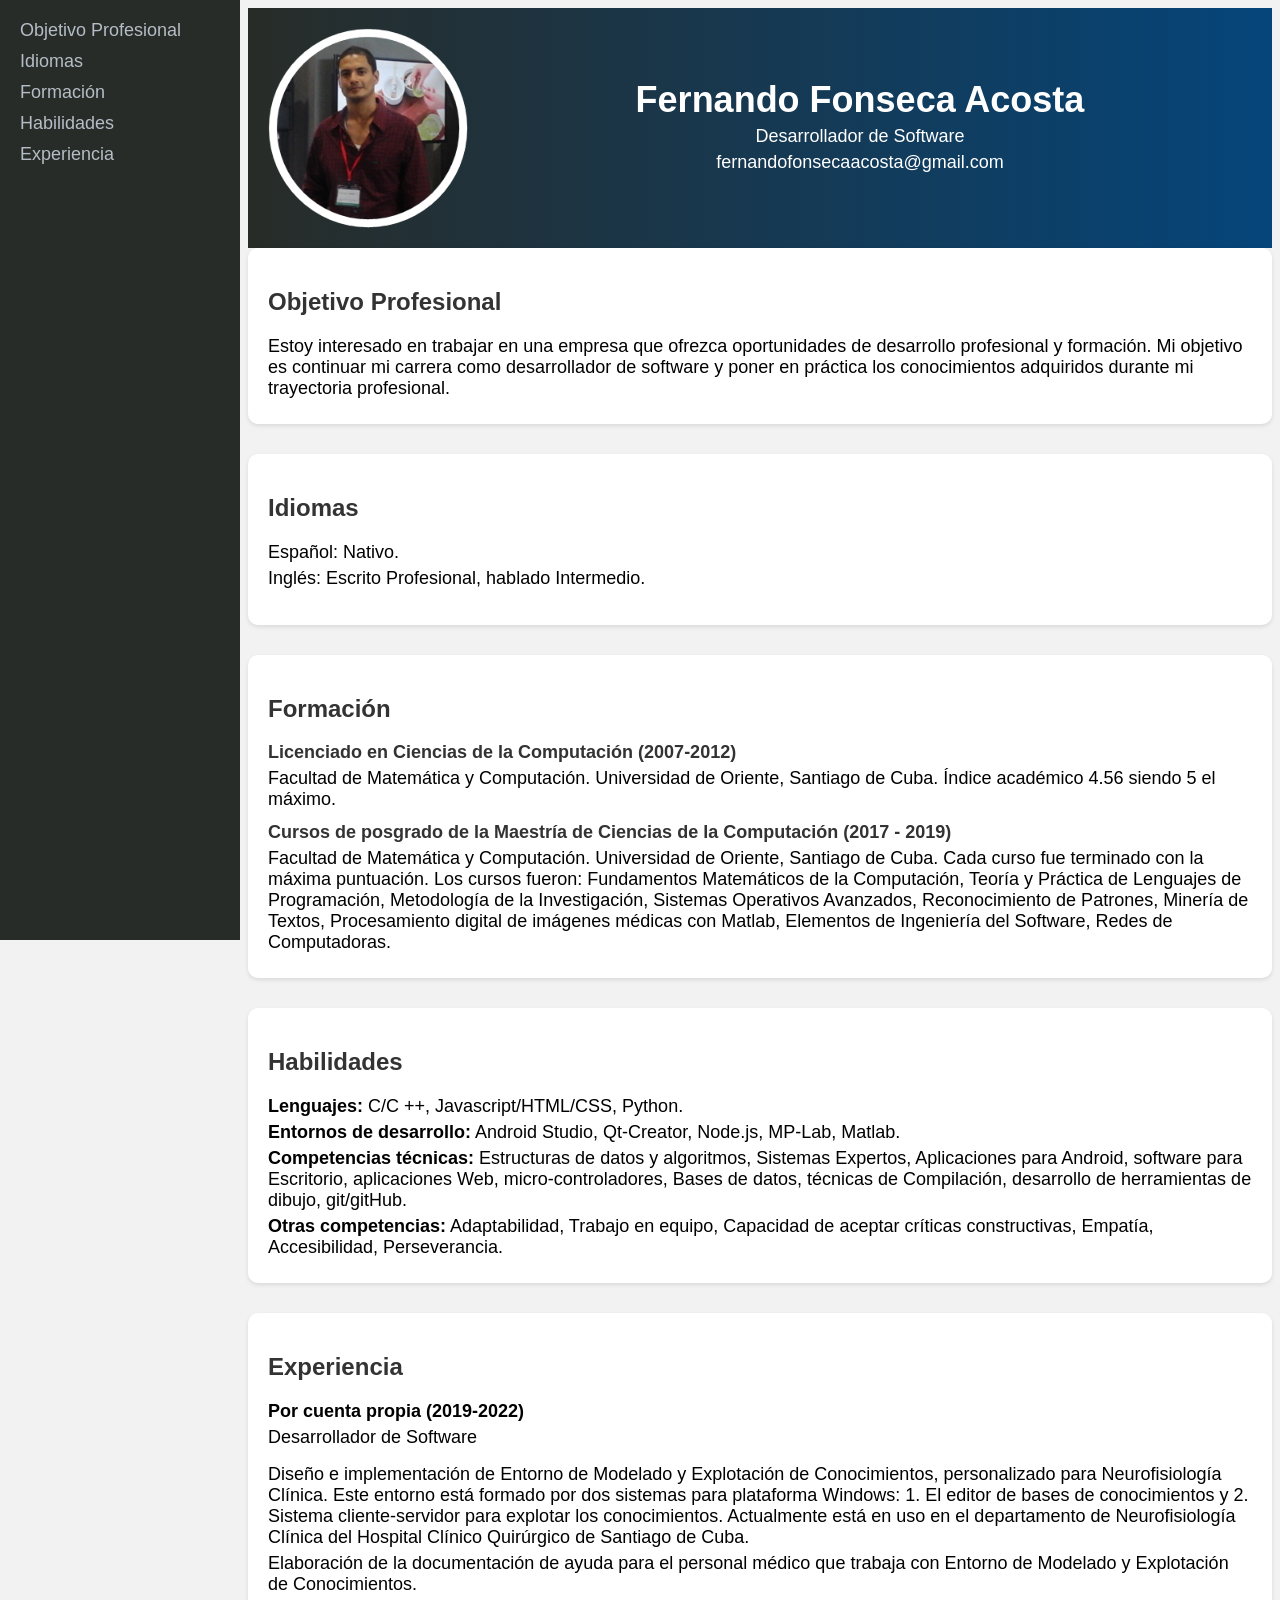
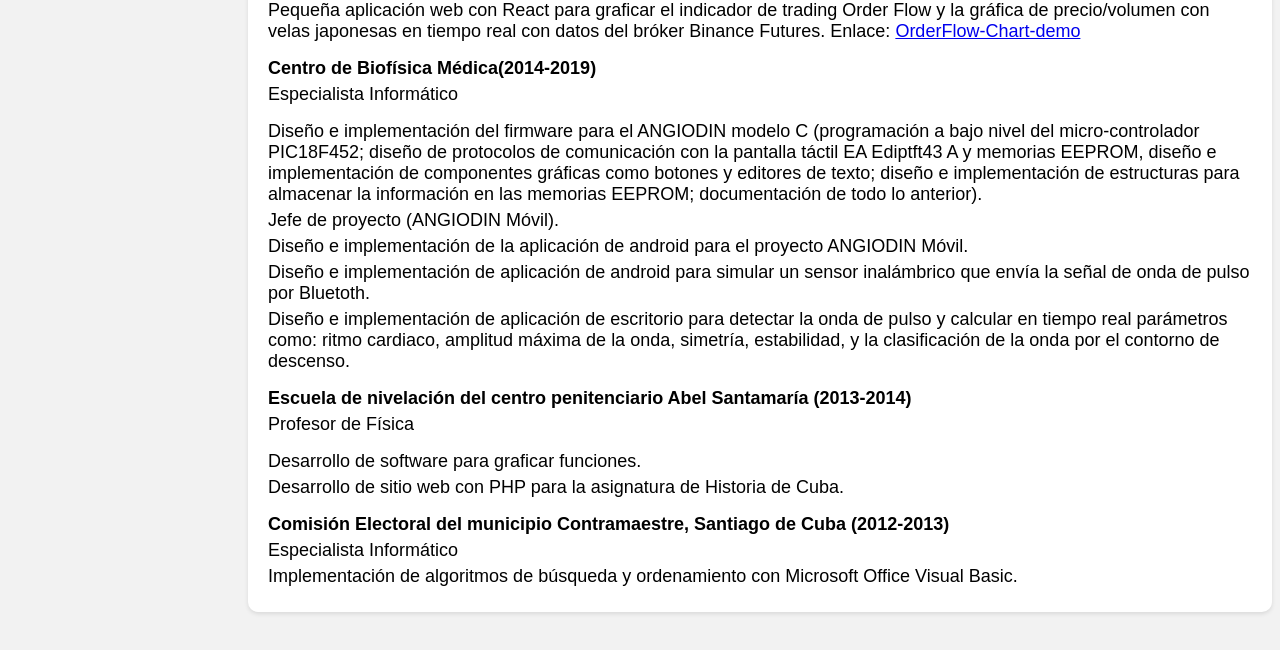
==== commit 5fd66295: "inicial" ====
--- a/index.html
+++ b/index.html
@@ -1,10554 +1,94 @@
-<html xmlns:v="urn:schemas-microsoft-com:vml"
-xmlns:o="urn:schemas-microsoft-com:office:office"
-xmlns:w="urn:schemas-microsoft-com:office:word"
-xmlns:m="http://schemas.microsoft.com/office/2004/12/omml"
-xmlns="http://www.w3.org/TR/REC-html40">
-
+<!DOCTYPE html>
+<html lang="es">
 <head>
-<meta http-equiv=Content-Type content="text/html; charset=windows-1252">
-<meta name=ProgId content=Word.Document>
-<meta name=Generator content="Microsoft Word 14">
-<meta name=Originator content="Microsoft Word 14">
-<link rel=File-List href="fernandofonsecaCV_archivos/filelist.xml">
-<link rel=Edit-Time-Data href="fernandofonsecaCV_archivos/editdata.mso">
-<!--[if !mso]>
-<style>
-v\:* {behavior:url(#default#VML);}
-o\:* {behavior:url(#default#VML);}
-w\:* {behavior:url(#default#VML);}
-.shape {behavior:url(#default#VML);}
-</style>
-<![endif]--><!--[if gte mso 9]><xml>
- <o:DocumentProperties>
-  <o:Author>Usuario de Microsoft Office</o:Author>
-  <o:LastAuthor>Fer</o:LastAuthor>
-  <o:Revision>2</o:Revision>
-  <o:TotalTime>219</o:TotalTime>
-  <o:LastPrinted>2022-01-22T07:57:00Z</o:LastPrinted>
-  <o:Created>2022-01-22T08:08:00Z</o:Created>
-  <o:LastSaved>2022-01-22T08:08:00Z</o:LastSaved>
-  <o:Pages>2</o:Pages>
-  <o:Words>607</o:Words>
-  <o:Characters>3465</o:Characters>
-  <o:Lines>28</o:Lines>
-  <o:Paragraphs>8</o:Paragraphs>
-  <o:CharactersWithSpaces>4064</o:CharactersWithSpaces>
-  <o:Version>14.00</o:Version>
- </o:DocumentProperties>
- <o:OfficeDocumentSettings>
-  <o:RelyOnVML/>
-  <o:AllowPNG/>
- </o:OfficeDocumentSettings>
-</xml><![endif]-->
-<link rel=themeData href="fernandofonsecaCV_archivos/themedata.thmx">
-<link rel=colorSchemeMapping
-href="fernandofonsecaCV_archivos/colorschememapping.xml">
-<!--[if gte mso 9]><xml>
- <w:WordDocument>
-  <w:SpellingState>Clean</w:SpellingState>
-  <w:GrammarState>Clean</w:GrammarState>
-  <w:TrackMoves>false</w:TrackMoves>
-  <w:TrackFormatting/>
-  <w:HyphenationZone>21</w:HyphenationZone>
-  <w:PunctuationKerning/>
-  <w:DrawingGridHorizontalSpacing>5.75 pto</w:DrawingGridHorizontalSpacing>
-  <w:DrawingGridVerticalSpacing>9.35 pto</w:DrawingGridVerticalSpacing>
-  <w:DisplayHorizontalDrawingGridEvery>2</w:DisplayHorizontalDrawingGridEvery>
-  <w:DisplayVerticalDrawingGridEvery>2</w:DisplayVerticalDrawingGridEvery>
-  <w:ValidateAgainstSchemas/>
-  <w:SaveIfXMLInvalid>false</w:SaveIfXMLInvalid>
-  <w:IgnoreMixedContent>false</w:IgnoreMixedContent>
-  <w:AlwaysShowPlaceholderText>false</w:AlwaysShowPlaceholderText>
-  <w:DoNotPromoteQF/>
-  <w:LidThemeOther>ES-TRAD</w:LidThemeOther>
-  <w:LidThemeAsian>X-NONE</w:LidThemeAsian>
-  <w:LidThemeComplexScript>X-NONE</w:LidThemeComplexScript>
-  <w:Compatibility>
-   <w:BreakWrappedTables/>
-   <w:SnapToGridInCell/>
-   <w:WrapTextWithPunct/>
-   <w:UseAsianBreakRules/>
-   <w:DontGrowAutofit/>
-   <w:SplitPgBreakAndParaMark/>
-   <w:EnableOpenTypeKerning/>
-   <w:DontFlipMirrorIndents/>
-   <w:OverrideTableStyleHps/>
-  </w:Compatibility>
-  <w:DoNotOptimizeForBrowser/>
-  <m:mathPr>
-   <m:mathFont m:val="Cambria Math"/>
-   <m:brkBin m:val="before"/>
-   <m:brkBinSub m:val="&#45;-"/>
-   <m:smallFrac m:val="off"/>
-   <m:dispDef/>
-   <m:lMargin m:val="0"/>
-   <m:rMargin m:val="0"/>
-   <m:defJc m:val="centerGroup"/>
-   <m:wrapIndent m:val="1440"/>
-   <m:intLim m:val="subSup"/>
-   <m:naryLim m:val="undOvr"/>
-  </m:mathPr></w:WordDocument>
-</xml><![endif]--><!--[if gte mso 9]><xml>
- <w:LatentStyles DefLockedState="false" DefUnhideWhenUsed="true"
-  DefSemiHidden="true" DefQFormat="false" DefPriority="99"
-  LatentStyleCount="267">
-  <w:LsdException Locked="false" Priority="0" SemiHidden="false"
-   UnhideWhenUsed="false" QFormat="true" Name="Normal"/>
-  <w:LsdException Locked="false" Priority="9" SemiHidden="false"
-   UnhideWhenUsed="false" QFormat="true" Name="heading 1"/>
-  <w:LsdException Locked="false" Priority="9" QFormat="true" Name="heading 2"/>
-  <w:LsdException Locked="false" Priority="9" QFormat="true" Name="heading 3"/>
-  <w:LsdException Locked="false" Priority="9" QFormat="true" Name="heading 4"/>
-  <w:LsdException Locked="false" Priority="9" QFormat="true" Name="heading 5"/>
-  <w:LsdException Locked="false" Priority="9" QFormat="true" Name="heading 6"/>
-  <w:LsdException Locked="false" Priority="9" QFormat="true" Name="heading 7"/>
-  <w:LsdException Locked="false" Priority="9" QFormat="true" Name="heading 8"/>
-  <w:LsdException Locked="false" Priority="9" QFormat="true" Name="heading 9"/>
-  <w:LsdException Locked="false" Priority="39" Name="toc 1"/>
-  <w:LsdException Locked="false" Priority="39" Name="toc 2"/>
-  <w:LsdException Locked="false" Priority="39" Name="toc 3"/>
-  <w:LsdException Locked="false" Priority="39" Name="toc 4"/>
-  <w:LsdException Locked="false" Priority="39" Name="toc 5"/>
-  <w:LsdException Locked="false" Priority="39" Name="toc 6"/>
-  <w:LsdException Locked="false" Priority="39" Name="toc 7"/>
-  <w:LsdException Locked="false" Priority="39" Name="toc 8"/>
-  <w:LsdException Locked="false" Priority="39" Name="toc 9"/>
-  <w:LsdException Locked="false" Priority="35" QFormat="true" Name="caption"/>
-  <w:LsdException Locked="false" Priority="10" SemiHidden="false"
-   UnhideWhenUsed="false" QFormat="true" Name="Title"/>
-  <w:LsdException Locked="false" Priority="1" Name="Default Paragraph Font"/>
-  <w:LsdException Locked="false" Priority="11" SemiHidden="false"
-   UnhideWhenUsed="false" QFormat="true" Name="Subtitle"/>
-  <w:LsdException Locked="false" Priority="22" SemiHidden="false"
-   UnhideWhenUsed="false" QFormat="true" Name="Strong"/>
-  <w:LsdException Locked="false" Priority="20" SemiHidden="false"
-   UnhideWhenUsed="false" QFormat="true" Name="Emphasis"/>
-  <w:LsdException Locked="false" Priority="39" SemiHidden="false"
-   UnhideWhenUsed="false" Name="Table Grid"/>
-  <w:LsdException Locked="false" UnhideWhenUsed="false" Name="Placeholder Text"/>
-  <w:LsdException Locked="false" Priority="1" SemiHidden="false"
-   UnhideWhenUsed="false" QFormat="true" Name="No Spacing"/>
-  <w:LsdException Locked="false" Priority="60" SemiHidden="false"
-   UnhideWhenUsed="false" Name="Light Shading"/>
-  <w:LsdException Locked="false" Priority="61" SemiHidden="false"
-   UnhideWhenUsed="false" Name="Light List"/>
-  <w:LsdException Locked="false" Priority="62" SemiHidden="false"
-   UnhideWhenUsed="false" Name="Light Grid"/>
-  <w:LsdException Locked="false" Priority="63" SemiHidden="false"
-   UnhideWhenUsed="false" Name="Medium Shading 1"/>
-  <w:LsdException Locked="false" Priority="64" SemiHidden="false"
-   UnhideWhenUsed="false" Name="Medium Shading 2"/>
-  <w:LsdException Locked="false" Priority="65" SemiHidden="false"
-   UnhideWhenUsed="false" Name="Medium List 1"/>
-  <w:LsdException Locked="false" Priority="66" SemiHidden="false"
-   UnhideWhenUsed="false" Name="Medium List 2"/>
-  <w:LsdException Locked="false" Priority="67" SemiHidden="false"
-   UnhideWhenUsed="false" Name="Medium Grid 1"/>
-  <w:LsdException Locked="false" Priority="68" SemiHidden="false"
-   UnhideWhenUsed="false" Name="Medium Grid 2"/>
-  <w:LsdException Locked="false" Priority="69" SemiHidden="false"
-   UnhideWhenUsed="false" Name="Medium Grid 3"/>
-  <w:LsdException Locked="false" Priority="70" SemiHidden="false"
-   UnhideWhenUsed="false" Name="Dark List"/>
-  <w:LsdException Locked="false" Priority="71" SemiHidden="false"
-   UnhideWhenUsed="false" Name="Colorful Shading"/>
-  <w:LsdException Locked="false" Priority="72" SemiHidden="false"
-   UnhideWhenUsed="false" Name="Colorful List"/>
-  <w:LsdException Locked="false" Priority="73" SemiHidden="false"
-   UnhideWhenUsed="false" Name="Colorful Grid"/>
-  <w:LsdException Locked="false" Priority="60" SemiHidden="false"
-   UnhideWhenUsed="false" Name="Light Shading Accent 1"/>
-  <w:LsdException Locked="false" Priority="61" SemiHidden="false"
-   UnhideWhenUsed="false" Name="Light List Accent 1"/>
-  <w:LsdException Locked="false" Priority="62" SemiHidden="false"
-   UnhideWhenUsed="false" Name="Light Grid Accent 1"/>
-  <w:LsdException Locked="false" Priority="63" SemiHidden="false"
-   UnhideWhenUsed="false" Name="Medium Shading 1 Accent 1"/>
-  <w:LsdException Locked="false" Priority="64" SemiHidden="false"
-   UnhideWhenUsed="false" Name="Medium Shading 2 Accent 1"/>
-  <w:LsdException Locked="false" Priority="65" SemiHidden="false"
-   UnhideWhenUsed="false" Name="Medium List 1 Accent 1"/>
-  <w:LsdException Locked="false" UnhideWhenUsed="false" Name="Revision"/>
-  <w:LsdException Locked="false" Priority="34" SemiHidden="false"
-   UnhideWhenUsed="false" QFormat="true" Name="List Paragraph"/>
-  <w:LsdException Locked="false" Priority="29" SemiHidden="false"
-   UnhideWhenUsed="false" QFormat="true" Name="Quote"/>
-  <w:LsdException Locked="false" Priority="30" SemiHidden="false"
-   UnhideWhenUsed="false" QFormat="true" Name="Intense Quote"/>
-  <w:LsdException Locked="false" Priority="66" SemiHidden="false"
-   UnhideWhenUsed="false" Name="Medium List 2 Accent 1"/>
-  <w:LsdException Locked="false" Priority="67" SemiHidden="false"
-   UnhideWhenUsed="false" Name="Medium Grid 1 Accent 1"/>
-  <w:LsdException Locked="false" Priority="68" SemiHidden="false"
-   UnhideWhenUsed="false" Name="Medium Grid 2 Accent 1"/>
-  <w:LsdException Locked="false" Priority="69" SemiHidden="false"
-   UnhideWhenUsed="false" Name="Medium Grid 3 Accent 1"/>
-  <w:LsdException Locked="false" Priority="70" SemiHidden="false"
-   UnhideWhenUsed="false" Name="Dark List Accent 1"/>
-  <w:LsdException Locked="false" Priority="71" SemiHidden="false"
-   UnhideWhenUsed="false" Name="Colorful Shading Accent 1"/>
-  <w:LsdException Locked="false" Priority="72" SemiHidden="false"
-   UnhideWhenUsed="false" Name="Colorful List Accent 1"/>
-  <w:LsdException Locked="false" Priority="73" SemiHidden="false"
-   UnhideWhenUsed="false" Name="Colorful Grid Accent 1"/>
-  <w:LsdException Locked="false" Priority="60" SemiHidden="false"
-   UnhideWhenUsed="false" Name="Light Shading Accent 2"/>
-  <w:LsdException Locked="false" Priority="61" SemiHidden="false"
-   UnhideWhenUsed="false" Name="Light List Accent 2"/>
-  <w:LsdException Locked="false" Priority="62" SemiHidden="false"
-   UnhideWhenUsed="false" Name="Light Grid Accent 2"/>
-  <w:LsdException Locked="false" Priority="63" SemiHidden="false"
-   UnhideWhenUsed="false" Name="Medium Shading 1 Accent 2"/>
-  <w:LsdException Locked="false" Priority="64" SemiHidden="false"
-   UnhideWhenUsed="false" Name="Medium Shading 2 Accent 2"/>
-  <w:LsdException Locked="false" Priority="65" SemiHidden="false"
-   UnhideWhenUsed="false" Name="Medium List 1 Accent 2"/>
-  <w:LsdException Locked="false" Priority="66" SemiHidden="false"
-   UnhideWhenUsed="false" Name="Medium List 2 Accent 2"/>
-  <w:LsdException Locked="false" Priority="67" SemiHidden="false"
-   UnhideWhenUsed="false" Name="Medium Grid 1 Accent 2"/>
-  <w:LsdException Locked="false" Priority="68" SemiHidden="false"
-   UnhideWhenUsed="false" Name="Medium Grid 2 Accent 2"/>
-  <w:LsdException Locked="false" Priority="69" SemiHidden="false"
-   UnhideWhenUsed="false" Name="Medium Grid 3 Accent 2"/>
-  <w:LsdException Locked="false" Priority="70" SemiHidden="false"
-   UnhideWhenUsed="false" Name="Dark List Accent 2"/>
-  <w:LsdException Locked="false" Priority="71" SemiHidden="false"
-   UnhideWhenUsed="false" Name="Colorful Shading Accent 2"/>
-  <w:LsdException Locked="false" Priority="72" SemiHidden="false"
-   UnhideWhenUsed="false" Name="Colorful List Accent 2"/>
-  <w:LsdException Locked="false" Priority="73" SemiHidden="false"
-   UnhideWhenUsed="false" Name="Colorful Grid Accent 2"/>
-  <w:LsdException Locked="false" Priority="60" SemiHidden="false"
-   UnhideWhenUsed="false" Name="Light Shading Accent 3"/>
-  <w:LsdException Locked="false" Priority="61" SemiHidden="false"
-   UnhideWhenUsed="false" Name="Light List Accent 3"/>
-  <w:LsdException Locked="false" Priority="62" SemiHidden="false"
-   UnhideWhenUsed="false" Name="Light Grid Accent 3"/>
-  <w:LsdException Locked="false" Priority="63" SemiHidden="false"
-   UnhideWhenUsed="false" Name="Medium Shading 1 Accent 3"/>
-  <w:LsdException Locked="false" Priority="64" SemiHidden="false"
-   UnhideWhenUsed="false" Name="Medium Shading 2 Accent 3"/>
-  <w:LsdException Locked="false" Priority="65" SemiHidden="false"
-   UnhideWhenUsed="false" Name="Medium List 1 Accent 3"/>
-  <w:LsdException Locked="false" Priority="66" SemiHidden="false"
-   UnhideWhenUsed="false" Name="Medium List 2 Accent 3"/>
-  <w:LsdException Locked="false" Priority="67" SemiHidden="false"
-   UnhideWhenUsed="false" Name="Medium Grid 1 Accent 3"/>
-  <w:LsdException Locked="false" Priority="68" SemiHidden="false"
-   UnhideWhenUsed="false" Name="Medium Grid 2 Accent 3"/>
-  <w:LsdException Locked="false" Priority="69" SemiHidden="false"
-   UnhideWhenUsed="false" Name="Medium Grid 3 Accent 3"/>
-  <w:LsdException Locked="false" Priority="70" SemiHidden="false"
-   UnhideWhenUsed="false" Name="Dark List Accent 3"/>
-  <w:LsdException Locked="false" Priority="71" SemiHidden="false"
-   UnhideWhenUsed="false" Name="Colorful Shading Accent 3"/>
-  <w:LsdException Locked="false" Priority="72" SemiHidden="false"
-   UnhideWhenUsed="false" Name="Colorful List Accent 3"/>
-  <w:LsdException Locked="false" Priority="73" SemiHidden="false"
-   UnhideWhenUsed="false" Name="Colorful Grid Accent 3"/>
-  <w:LsdException Locked="false" Priority="60" SemiHidden="false"
-   UnhideWhenUsed="false" Name="Light Shading Accent 4"/>
-  <w:LsdException Locked="false" Priority="61" SemiHidden="false"
-   UnhideWhenUsed="false" Name="Light List Accent 4"/>
-  <w:LsdException Locked="false" Priority="62" SemiHidden="false"
-   UnhideWhenUsed="false" Name="Light Grid Accent 4"/>
-  <w:LsdException Locked="false" Priority="63" SemiHidden="false"
-   UnhideWhenUsed="false" Name="Medium Shading 1 Accent 4"/>
-  <w:LsdException Locked="false" Priority="64" SemiHidden="false"
-   UnhideWhenUsed="false" Name="Medium Shading 2 Accent 4"/>
-  <w:LsdException Locked="false" Priority="65" SemiHidden="false"
-   UnhideWhenUsed="false" Name="Medium List 1 Accent 4"/>
-  <w:LsdException Locked="false" Priority="66" SemiHidden="false"
-   UnhideWhenUsed="false" Name="Medium List 2 Accent 4"/>
-  <w:LsdException Locked="false" Priority="67" SemiHidden="false"
-   UnhideWhenUsed="false" Name="Medium Grid 1 Accent 4"/>
-  <w:LsdException Locked="false" Priority="68" SemiHidden="false"
-   UnhideWhenUsed="false" Name="Medium Grid 2 Accent 4"/>
-  <w:LsdException Locked="false" Priority="69" SemiHidden="false"
-   UnhideWhenUsed="false" Name="Medium Grid 3 Accent 4"/>
-  <w:LsdException Locked="false" Priority="70" SemiHidden="false"
-   UnhideWhenUsed="false" Name="Dark List Accent 4"/>
-  <w:LsdException Locked="false" Priority="71" SemiHidden="false"
-   UnhideWhenUsed="false" Name="Colorful Shading Accent 4"/>
-  <w:LsdException Locked="false" Priority="72" SemiHidden="false"
-   UnhideWhenUsed="false" Name="Colorful List Accent 4"/>
-  <w:LsdException Locked="false" Priority="73" SemiHidden="false"
-   UnhideWhenUsed="false" Name="Colorful Grid Accent 4"/>
-  <w:LsdException Locked="false" Priority="60" SemiHidden="false"
-   UnhideWhenUsed="false" Name="Light Shading Accent 5"/>
-  <w:LsdException Locked="false" Priority="61" SemiHidden="false"
-   UnhideWhenUsed="false" Name="Light List Accent 5"/>
-  <w:LsdException Locked="false" Priority="62" SemiHidden="false"
-   UnhideWhenUsed="false" Name="Light Grid Accent 5"/>
-  <w:LsdException Locked="false" Priority="63" SemiHidden="false"
-   UnhideWhenUsed="false" Name="Medium Shading 1 Accent 5"/>
-  <w:LsdException Locked="false" Priority="64" SemiHidden="false"
-   UnhideWhenUsed="false" Name="Medium Shading 2 Accent 5"/>
-  <w:LsdException Locked="false" Priority="65" SemiHidden="false"
-   UnhideWhenUsed="false" Name="Medium List 1 Accent 5"/>
-  <w:LsdException Locked="false" Priority="66" SemiHidden="false"
-   UnhideWhenUsed="false" Name="Medium List 2 Accent 5"/>
-  <w:LsdException Locked="false" Priority="67" SemiHidden="false"
-   UnhideWhenUsed="false" Name="Medium Grid 1 Accent 5"/>
-  <w:LsdException Locked="false" Priority="68" SemiHidden="false"
-   UnhideWhenUsed="false" Name="Medium Grid 2 Accent 5"/>
-  <w:LsdException Locked="false" Priority="69" SemiHidden="false"
-   UnhideWhenUsed="false" Name="Medium Grid 3 Accent 5"/>
-  <w:LsdException Locked="false" Priority="70" SemiHidden="false"
-   UnhideWhenUsed="false" Name="Dark List Accent 5"/>
-  <w:LsdException Locked="false" Priority="71" SemiHidden="false"
-   UnhideWhenUsed="false" Name="Colorful Shading Accent 5"/>
-  <w:LsdException Locked="false" Priority="72" SemiHidden="false"
-   UnhideWhenUsed="false" Name="Colorful List Accent 5"/>
-  <w:LsdException Locked="false" Priority="73" SemiHidden="false"
-   UnhideWhenUsed="false" Name="Colorful Grid Accent 5"/>
-  <w:LsdException Locked="false" Priority="60" SemiHidden="false"
-   UnhideWhenUsed="false" Name="Light Shading Accent 6"/>
-  <w:LsdException Locked="false" Priority="61" SemiHidden="false"
-   UnhideWhenUsed="false" Name="Light List Accent 6"/>
-  <w:LsdException Locked="false" Priority="62" SemiHidden="false"
-   UnhideWhenUsed="false" Name="Light Grid Accent 6"/>
-  <w:LsdException Locked="false" Priority="63" SemiHidden="false"
-   UnhideWhenUsed="false" Name="Medium Shading 1 Accent 6"/>
-  <w:LsdException Locked="false" Priority="64" SemiHidden="false"
-   UnhideWhenUsed="false" Name="Medium Shading 2 Accent 6"/>
-  <w:LsdException Locked="false" Priority="65" SemiHidden="false"
-   UnhideWhenUsed="false" Name="Medium List 1 Accent 6"/>
-  <w:LsdException Locked="false" Priority="66" SemiHidden="false"
-   UnhideWhenUsed="false" Name="Medium List 2 Accent 6"/>
-  <w:LsdException Locked="false" Priority="67" SemiHidden="false"
-   UnhideWhenUsed="false" Name="Medium Grid 1 Accent 6"/>
-  <w:LsdException Locked="false" Priority="68" SemiHidden="false"
-   UnhideWhenUsed="false" Name="Medium Grid 2 Accent 6"/>
-  <w:LsdException Locked="false" Priority="69" SemiHidden="false"
-   UnhideWhenUsed="false" Name="Medium Grid 3 Accent 6"/>
-  <w:LsdException Locked="false" Priority="70" SemiHidden="false"
-   UnhideWhenUsed="false" Name="Dark List Accent 6"/>
-  <w:LsdException Locked="false" Priority="71" SemiHidden="false"
-   UnhideWhenUsed="false" Name="Colorful Shading Accent 6"/>
-  <w:LsdException Locked="false" Priority="72" SemiHidden="false"
-   UnhideWhenUsed="false" Name="Colorful List Accent 6"/>
-  <w:LsdException Locked="false" Priority="73" SemiHidden="false"
-   UnhideWhenUsed="false" Name="Colorful Grid Accent 6"/>
-  <w:LsdException Locked="false" Priority="19" SemiHidden="false"
-   UnhideWhenUsed="false" QFormat="true" Name="Subtle Emphasis"/>
-  <w:LsdException Locked="false" Priority="21" SemiHidden="false"
-   UnhideWhenUsed="false" QFormat="true" Name="Intense Emphasis"/>
-  <w:LsdException Locked="false" Priority="31" SemiHidden="false"
-   UnhideWhenUsed="false" QFormat="true" Name="Subtle Reference"/>
-  <w:LsdException Locked="false" Priority="32" SemiHidden="false"
-   UnhideWhenUsed="false" QFormat="true" Name="Intense Reference"/>
-  <w:LsdException Locked="false" Priority="33" SemiHidden="false"
-   UnhideWhenUsed="false" QFormat="true" Name="Book Title"/>
-  <w:LsdException Locked="false" Priority="37" Name="Bibliography"/>
-  <w:LsdException Locked="false" Priority="39" QFormat="true" Name="TOC Heading"/>
- </w:LatentStyles>
-</xml><![endif]-->
-<style>
-<!--
- /* Font Definitions */
- @font-face
-	{font-family:Wingdings;
-	panose-1:5 0 0 0 0 0 0 0 0 0;
-	mso-font-charset:2;
-	mso-generic-font-family:auto;
-	mso-font-pitch:variable;
-	mso-font-signature:0 268435456 0 0 -2147483648 0;}
-@font-face
-	{font-family:Wingdings;
-	panose-1:5 0 0 0 0 0 0 0 0 0;
-	mso-font-charset:2;
-	mso-generic-font-family:auto;
-	mso-font-pitch:variable;
-	mso-font-signature:0 268435456 0 0 -2147483648 0;}
-@font-face
-	{font-family:Calibri;
-	panose-1:2 15 5 2 2 2 4 3 2 4;
-	mso-font-charset:0;
-	mso-generic-font-family:swiss;
-	mso-font-pitch:variable;
-	mso-font-signature:-520092929 1073786111 9 0 415 0;}
-@font-face
-	{font-family:Tahoma;
-	panose-1:2 11 6 4 3 5 4 4 2 4;
-	mso-font-charset:0;
-	mso-generic-font-family:swiss;
-	mso-font-pitch:variable;
-	mso-font-signature:-520081665 -1073717157 41 0 66047 0;}
-@font-face
-	{font-family:"Open Sans";
-	mso-font-alt:Arial;
-	mso-font-charset:0;
-	mso-generic-font-family:auto;
-	mso-font-pitch:variable;
-	mso-font-signature:-536870161 1073750107 40 0 415 0;}
- /* Style Definitions */
- p.MsoNormal, li.MsoNormal, div.MsoNormal
-	{mso-style-unhide:no;
-	mso-style-qformat:yes;
-	mso-style-parent:"";
-	margin:0in;
-	margin-bottom:.0001pt;
-	mso-pagination:widow-orphan;
-	font-size:12.0pt;
-	font-family:"Calibri","sans-serif";
-	mso-ascii-font-family:Calibri;
-	mso-ascii-theme-font:minor-latin;
-	mso-fareast-font-family:Calibri;
-	mso-fareast-theme-font:minor-latin;
-	mso-hansi-font-family:Calibri;
-	mso-hansi-theme-font:minor-latin;
-	mso-bidi-font-family:"Times New Roman";
-	mso-bidi-theme-font:minor-bidi;
-	mso-ansi-language:ES-TRAD;}
-a:link, span.MsoHyperlink
-	{mso-style-priority:99;
-	color:#0563C1;
-	mso-themecolor:hyperlink;
-	text-decoration:underline;
-	text-underline:single;}
-a:visited, span.MsoHyperlinkFollowed
-	{mso-style-noshow:yes;
-	mso-style-priority:99;
-	color:#954F72;
-	mso-themecolor:followedhyperlink;
-	text-decoration:underline;
-	text-underline:single;}
-p.MsoAcetate, li.MsoAcetate, div.MsoAcetate
-	{mso-style-noshow:yes;
-	mso-style-priority:99;
-	mso-style-link:"Texto de globo Car";
-	margin:0in;
-	margin-bottom:.0001pt;
-	mso-pagination:widow-orphan;
-	font-size:8.0pt;
-	font-family:"Tahoma","sans-serif";
-	mso-fareast-font-family:Calibri;
-	mso-fareast-theme-font:minor-latin;
-	mso-ansi-language:ES-TRAD;}
-p.MsoListParagraph, li.MsoListParagraph, div.MsoListParagraph
-	{mso-style-priority:34;
-	mso-style-unhide:no;
-	mso-style-qformat:yes;
-	margin-top:0in;
-	margin-right:0in;
-	margin-bottom:0in;
-	margin-left:.5in;
-	margin-bottom:.0001pt;
-	mso-add-space:auto;
-	mso-pagination:widow-orphan;
-	font-size:12.0pt;
-	font-family:"Calibri","sans-serif";
-	mso-ascii-font-family:Calibri;
-	mso-ascii-theme-font:minor-latin;
-	mso-fareast-font-family:Calibri;
-	mso-fareast-theme-font:minor-latin;
-	mso-hansi-font-family:Calibri;
-	mso-hansi-theme-font:minor-latin;
-	mso-bidi-font-family:"Times New Roman";
-	mso-bidi-theme-font:minor-bidi;
-	mso-ansi-language:ES-TRAD;}
-p.MsoListParagraphCxSpFirst, li.MsoListParagraphCxSpFirst, div.MsoListParagraphCxSpFirst
-	{mso-style-priority:34;
-	mso-style-unhide:no;
-	mso-style-qformat:yes;
-	mso-style-type:export-only;
-	margin-top:0in;
-	margin-right:0in;
-	margin-bottom:0in;
-	margin-left:.5in;
-	margin-bottom:.0001pt;
-	mso-add-space:auto;
-	mso-pagination:widow-orphan;
-	font-size:12.0pt;
-	font-family:"Calibri","sans-serif";
-	mso-ascii-font-family:Calibri;
-	mso-ascii-theme-font:minor-latin;
-	mso-fareast-font-family:Calibri;
-	mso-fareast-theme-font:minor-latin;
-	mso-hansi-font-family:Calibri;
-	mso-hansi-theme-font:minor-latin;
-	mso-bidi-font-family:"Times New Roman";
-	mso-bidi-theme-font:minor-bidi;
-	mso-ansi-language:ES-TRAD;}
-p.MsoListParagraphCxSpMiddle, li.MsoListParagraphCxSpMiddle, div.MsoListParagraphCxSpMiddle
-	{mso-style-priority:34;
-	mso-style-unhide:no;
-	mso-style-qformat:yes;
-	mso-style-type:export-only;
-	margin-top:0in;
-	margin-right:0in;
-	margin-bottom:0in;
-	margin-left:.5in;
-	margin-bottom:.0001pt;
-	mso-add-space:auto;
-	mso-pagination:widow-orphan;
-	font-size:12.0pt;
-	font-family:"Calibri","sans-serif";
-	mso-ascii-font-family:Calibri;
-	mso-ascii-theme-font:minor-latin;
-	mso-fareast-font-family:Calibri;
-	mso-fareast-theme-font:minor-latin;
-	mso-hansi-font-family:Calibri;
-	mso-hansi-theme-font:minor-latin;
-	mso-bidi-font-family:"Times New Roman";
-	mso-bidi-theme-font:minor-bidi;
-	mso-ansi-language:ES-TRAD;}
-p.MsoListParagraphCxSpLast, li.MsoListParagraphCxSpLast, div.MsoListParagraphCxSpLast
-	{mso-style-priority:34;
-	mso-style-unhide:no;
-	mso-style-qformat:yes;
-	mso-style-type:export-only;
-	margin-top:0in;
-	margin-right:0in;
-	margin-bottom:0in;
-	margin-left:.5in;
-	margin-bottom:.0001pt;
-	mso-add-space:auto;
-	mso-pagination:widow-orphan;
-	font-size:12.0pt;
-	font-family:"Calibri","sans-serif";
-	mso-ascii-font-family:Calibri;
-	mso-ascii-theme-font:minor-latin;
-	mso-fareast-font-family:Calibri;
-	mso-fareast-theme-font:minor-latin;
-	mso-hansi-font-family:Calibri;
-	mso-hansi-theme-font:minor-latin;
-	mso-bidi-font-family:"Times New Roman";
-	mso-bidi-theme-font:minor-bidi;
-	mso-ansi-language:ES-TRAD;}
-span.TextodegloboCar
-	{mso-style-name:"Texto de globo Car";
-	mso-style-noshow:yes;
-	mso-style-priority:99;
-	mso-style-unhide:no;
-	mso-style-locked:yes;
-	mso-style-link:"Texto de globo";
-	mso-ansi-font-size:8.0pt;
-	mso-bidi-font-size:8.0pt;
-	font-family:"Tahoma","sans-serif";
-	mso-ascii-font-family:Tahoma;
-	mso-hansi-font-family:Tahoma;
-	mso-bidi-font-family:Tahoma;}
-span.SpellE
-	{mso-style-name:"";
-	mso-spl-e:yes;}
-span.GramE
-	{mso-style-name:"";
-	mso-gram-e:yes;}
-.MsoChpDefault
-	{mso-style-type:export-only;
-	mso-default-props:yes;
-	font-size:12.0pt;
-	mso-ansi-font-size:12.0pt;
-	mso-bidi-font-size:12.0pt;
-	font-family:"Calibri","sans-serif";
-	mso-ascii-font-family:Calibri;
-	mso-ascii-theme-font:minor-latin;
-	mso-fareast-font-family:Calibri;
-	mso-fareast-theme-font:minor-latin;
-	mso-hansi-font-family:Calibri;
-	mso-hansi-theme-font:minor-latin;
-	mso-bidi-font-family:"Times New Roman";
-	mso-bidi-theme-font:minor-bidi;
-	mso-ansi-language:ES-TRAD;}
-@page WordSection1
-	{size:595.0pt 842.0pt;
-	margin:28.35pt 85.05pt 70.9pt 85.05pt;
-	mso-header-margin:35.45pt;
-	mso-footer-margin:35.45pt;
-	mso-paper-source:0;}
-div.WordSection1
-	{page:WordSection1;}
- /* List Definitions */
- @list l0
-	{mso-list-id:719785888;
-	mso-list-type:hybrid;
-	mso-list-template-ids:1345223090 -1964633264 67698691 67698693 67698689 67698691 67698693 67698689 67698691 67698693;}
-@list l0:level1
-	{mso-level-start-at:0;
-	mso-level-number-format:bullet;
-	mso-level-text:-;
-	mso-level-tab-stop:none;
-	mso-level-number-position:left;
-	text-indent:-.25in;
-	font-family:"Open Sans";
-	mso-fareast-font-family:"Times New Roman";}
-@list l0:level2
-	{mso-level-number-format:bullet;
-	mso-level-text:o;
-	mso-level-tab-stop:none;
-	mso-level-number-position:left;
-	text-indent:-.25in;
-	font-family:"Courier New";}
-@list l0:level3
-	{mso-level-number-format:bullet;
-	mso-level-text:\F0A7;
-	mso-level-tab-stop:none;
-	mso-level-number-position:left;
-	text-indent:-.25in;
-	font-family:Wingdings;}
-@list l0:level4
-	{mso-level-number-format:bullet;
-	mso-level-text:\F0B7;
-	mso-level-tab-stop:none;
-	mso-level-number-position:left;
-	text-indent:-.25in;
-	font-family:Symbol;}
-@list l0:level5
-	{mso-level-number-format:bullet;
-	mso-level-text:o;
-	mso-level-tab-stop:none;
-	mso-level-number-position:left;
-	text-indent:-.25in;
-	font-family:"Courier New";}
-@list l0:level6
-	{mso-level-number-format:bullet;
-	mso-level-text:\F0A7;
-	mso-level-tab-stop:none;
-	mso-level-number-position:left;
-	text-indent:-.25in;
-	font-family:Wingdings;}
-@list l0:level7
-	{mso-level-number-format:bullet;
-	mso-level-text:\F0B7;
-	mso-level-tab-stop:none;
-	mso-level-number-position:left;
-	text-indent:-.25in;
-	font-family:Symbol;}
-@list l0:level8
-	{mso-level-number-format:bullet;
-	mso-level-text:o;
-	mso-level-tab-stop:none;
-	mso-level-number-position:left;
-	text-indent:-.25in;
-	font-family:"Courier New";}
-@list l0:level9
-	{mso-level-number-format:bullet;
-	mso-level-text:\F0A7;
-	mso-level-tab-stop:none;
-	mso-level-number-position:left;
-	text-indent:-.25in;
-	font-family:Wingdings;}
-ol
-	{margin-bottom:0in;}
-ul
-	{margin-bottom:0in;}
--->
-</style>
-<!--[if gte mso 10]>
-<style>
- /* Style Definitions */
- table.MsoNormalTable
-	{mso-style-name:"Tabla normal";
-	mso-tstyle-rowband-size:0;
-	mso-tstyle-colband-size:0;
-	mso-style-noshow:yes;
-	mso-style-priority:99;
-	mso-style-parent:"";
-	mso-padding-alt:0in 5.4pt 0in 5.4pt;
-	mso-para-margin:0in;
-	mso-para-margin-bottom:.0001pt;
-	mso-pagination:widow-orphan;
-	font-size:12.0pt;
-	font-family:"Calibri","sans-serif";
-	mso-ascii-font-family:Calibri;
-	mso-ascii-theme-font:minor-latin;
-	mso-hansi-font-family:Calibri;
-	mso-hansi-theme-font:minor-latin;
-	mso-bidi-font-family:"Times New Roman";
-	mso-bidi-theme-font:minor-bidi;
-	mso-ansi-language:ES-TRAD;}
-</style>
-<![endif]--><!--[if gte mso 9]><xml>
- <o:shapedefaults v:ext="edit" spidmax="1029"/>
-</xml><![endif]--><!--[if gte mso 9]><xml>
- <o:shapelayout v:ext="edit">
-  <o:idmap v:ext="edit" data="1"/>
- </o:shapelayout></xml><![endif]-->
+    <meta charset="UTF-8">
+    <meta name="viewport" content="width=device-width, initial-scale=1.0">
+    <title>Currículum</title>
+    <link rel="stylesheet" href="styles.css">
 </head>
-
-<body lang=EN-US link="#0563C1" vlink="#954F72" style='tab-interval:35.4pt'>
-
-<div class=WordSection1>
-
-<p class=MsoNormal><v:rect id="Rect�ngulo_x0020_1" o:spid="_x0000_s1028"
- style='position:absolute;margin-left:-90.15pt;margin-top:-70.95pt;width:603.25pt;
- height:217.7pt;z-index:-251657216;visibility:visible;mso-wrap-style:square;
- mso-width-percent:0;mso-height-percent:0;mso-wrap-distance-left:9pt;
- mso-wrap-distance-top:0;mso-wrap-distance-right:9pt;
- mso-wrap-distance-bottom:0;mso-position-horizontal:absolute;
- mso-position-horizontal-relative:text;mso-position-vertical:absolute;
- mso-position-vertical-relative:text;mso-width-percent:0;mso-height-percent:0;
- mso-width-relative:margin;mso-height-relative:margin;v-text-anchor:middle'
- o:gfxdata="UEsDBBQABgAIAAAAIQC2gziS/gAAAOEBAAATAAAAW0NvbnRlbnRfVHlwZXNdLnhtbJSRQU7DMBBF
-90jcwfIWJU67QAgl6YK0S0CoHGBkTxKLZGx5TGhvj5O2G0SRWNoz/78nu9wcxkFMGNg6quQqL6RA
-0s5Y6ir5vt9lD1JwBDIwOMJKHpHlpr69KfdHjyxSmriSfYz+USnWPY7AufNIadK6MEJMx9ApD/oD
-OlTrorhX2lFEilmcO2RdNtjC5xDF9pCuTyYBB5bi6bQ4syoJ3g9WQ0ymaiLzg5KdCXlKLjvcW893
-SUOqXwnz5DrgnHtJTxOsQfEKIT7DmDSUCaxw7Rqn8787ZsmRM9e2VmPeBN4uqYvTtW7jvijg9N/y
-JsXecLq0q+WD6m8AAAD//wMAUEsDBBQABgAIAAAAIQA4/SH/1gAAAJQBAAALAAAAX3JlbHMvLnJl
-bHOkkMFqwzAMhu+DvYPRfXGawxijTi+j0GvpHsDYimMaW0Yy2fr2M4PBMnrbUb/Q94l/f/hMi1qR
-JVI2sOt6UJgd+ZiDgffL8ekFlFSbvV0oo4EbChzGx4f9GRdb25HMsYhqlCwG5lrLq9biZkxWOiqY
-22YiTra2kYMu1l1tQD30/bPm3wwYN0x18gb45AdQl1tp5j/sFB2T0FQ7R0nTNEV3j6o9feQzro1i
-OWA14Fm+Q8a1a8+Bvu/d/dMb2JY5uiPbhG/ktn4cqGU/er3pcvwCAAD//wMAUEsDBBQABgAIAAAA
-IQC8uysAuAIAAM0FAAAOAAAAZHJzL2Uyb0RvYy54bWysVM1u2zAMvg/YOwi6r3aMNFmDOkXQosOA
-ri3aDj0rshQbkEVNUhJnb7Nn2YuVkmz3Z8UOwy42RZEfyU8kT8+6VpGdsK4BXdLJUU6J0ByqRm9K
-+v3h8tNnSpxnumIKtCjpQTh6tvz44XRvFqKAGlQlLEEQ7RZ7U9Lae7PIMsdr0TJ3BEZovJRgW+bx
-aDdZZdke0VuVFXk+y/ZgK2OBC+dQe5Eu6TLiSym4v5HSCU9USTE3H782ftfhmy1P2WJjmakb3qfB
-/iGLljUag45QF8wzsrXNH1Btwy04kP6IQ5uBlA0XsQasZpK/qea+ZkbEWpAcZ0aa3P+D5de7W0ua
-Ct+OEs1afKI7JO33L73ZKiCTQNDeuAXa3Ztb258ciqHaTto2/LEO0kVSDyOpovOEo3I+m02K+TEl
-HO+K+Ww6P4m0Z8/uxjr/RUBLglBSiwlEMtnuynkMiaaDSYjmQDXVZaNUPIROEefKkh3DN/bdJLqq
-bfsNqqSbH+d5/9Koxn5I6mJQI3zst4ASg70KoHQIoyEETLkETRZISTREyR+UCHZK3wmJfGLhRUxk
-RE5BGedC+5Sjq1klkjqkMrAyesRcImBAlhh/xO4BXtc+YKcse/vgKuIgjM753xJLzqNHjAzaj85t
-o8G+B6Cwqj5ysh9IStQElny37tAkiGuoDth4FtJEOsMvG3z8K+b8LbM4gjisuFb8DX6kgn1JoZco
-qcH+fE8f7HEy8JaSPY50Sd2PLbOCEvVV48ycTKbTsAPiYXo8L/BgX96sX97obXsO2FE4F5hdFIO9
-V4MoLbSPuH1WISpeMc0xdkm5t8Ph3KdVg/uLi9UqmuHcG+av9L3hATwQHJr7oXtk1vQT4HF4rmEY
-f7Z4MwjJNnhqWG09yCZOyTOvPfW4M2IP9fstLKWX52j1vIWXTwAAAP//AwBQSwMEFAAGAAgAAAAh
-ACYA08jiAAAADgEAAA8AAABkcnMvZG93bnJldi54bWxMj0FuwjAQRfeVegdrKnUHdgKlIY2DEFWl
-CnXTFPYmNk6UeBzZBsLt66za3Yzm6f83xWY0Pbkq51uLHJI5A6KwtrJFzeHw8zHLgPggUIreouJw
-Vx425eNDIXJpb/itrlXQJIagzwWHJoQhp9TXjTLCz+2gMN7O1hkR4uo0lU7cYrjpacrYihrRYmxo
-xKB2jaq76mJiyZd7v2d7u613r92hOnafWu+XnD8/jds3IEGN4Q+GST+qQxmdTvaC0pOewyzJ2CKy
-07RM1kAmhqWrFMiJQ7pevAAtC/r/jfIXAAD//wMAUEsBAi0AFAAGAAgAAAAhALaDOJL+AAAA4QEA
-ABMAAAAAAAAAAAAAAAAAAAAAAFtDb250ZW50X1R5cGVzXS54bWxQSwECLQAUAAYACAAAACEAOP0h
-/9YAAACUAQAACwAAAAAAAAAAAAAAAAAvAQAAX3JlbHMvLnJlbHNQSwECLQAUAAYACAAAACEAvLsr
-ALgCAADNBQAADgAAAAAAAAAAAAAAAAAuAgAAZHJzL2Uyb0RvYy54bWxQSwECLQAUAAYACAAAACEA
-JgDTyOIAAAAOAQAADwAAAAAAAAAAAAAAAAASBQAAZHJzL2Rvd25yZXYueG1sUEsFBgAAAAAEAAQA
-8wAAACEGAAAAAA==
-" fillcolor="#404040 [2429]" stroked="f" strokeweight="1pt">
- <v:textbox>
-  <![if !mso]>
-  <table cellpadding=0 cellspacing=0 width="100%">
-   <tr>
-    <td><![endif]>
-    <div>
-    <p class=MsoNormal align=center style='text-align:center'><span lang=ES
-    style='mso-ansi-language:ES'><o:p>&nbsp;</o:p></span></p>
-    <p class=MsoNormal align=center style='text-align:center'><span lang=ES
-    style='mso-ansi-language:ES'><o:p>&nbsp;</o:p></span></p>
-    <p class=MsoNormal align=center style='text-align:center'><span lang=ES
-    style='mso-ansi-language:ES'><o:p>&nbsp;</o:p></span></p>
-    <p class=MsoNormal align=center style='text-align:center'><span lang=ES
-    style='mso-ansi-language:ES'><o:p>&nbsp;</o:p></span></p>
-    <p class=MsoNormal align=center style='text-align:center'><span lang=ES
-    style='mso-ansi-language:ES'><o:p>&nbsp;</o:p></span></p>
-    <p class=MsoNormal align=center style='text-align:center'><span lang=ES
-    style='mso-ansi-language:ES'><o:p>&nbsp;</o:p></span></p>
-    <p class=MsoNormal align=center style='text-align:center'><span lang=ES
-    style='mso-ansi-language:ES'><o:p>&nbsp;</o:p></span></p>
-    <p class=MsoNormal align=center style='text-align:center'><span lang=ES
-    style='mso-ansi-language:ES'><o:p>&nbsp;</o:p></span></p>
-    <p class=MsoNormal align=center style='text-align:center'><span lang=ES
-    style='mso-ansi-language:ES'><o:p>&nbsp;</o:p></span></p>
-    <p class=MsoNormal align=center style='text-align:center'><span lang=ES
-    style='mso-ansi-language:ES'><o:p>&nbsp;</o:p></span></p>
-    <p class=MsoNormal align=center style='text-align:center'><span lang=ES
-    style='mso-ansi-language:ES'><o:p>&nbsp;</o:p></span></p>
-    <p class=MsoNormal align=center style='text-align:center'><span lang=ES
-    style='mso-ansi-language:ES'><o:p>&nbsp;</o:p></span></p>
-    <p class=MsoNormal align=center style='text-align:center'><span lang=ES
-    style='mso-ansi-language:ES'><o:p>&nbsp;</o:p></span></p>
-    <p class=MsoNormal align=center style='text-align:center'><span lang=ES
-    style='mso-ansi-language:ES'><o:p>&nbsp;</o:p></span></p>
-    <p class=MsoNormal align=center style='text-align:center'><span lang=ES
-    style='mso-ansi-language:ES'><o:p>&nbsp;</o:p></span></p>
-    <p class=MsoNormal align=center style='text-align:center'><span lang=ES
-    style='mso-ansi-language:ES'><o:p>&nbsp;</o:p></span></p>
-    <p class=MsoNormal align=center style='text-align:center'><span lang=ES
-    style='mso-ansi-language:ES'><o:p>&nbsp;</o:p></span></p>
+<body>
+    <div class="columnas_containter">
+    <nav id="index-nav"></nav>
+    <div class="container">
+        <header>
+            
+        <img class="avatar" src="./files/image001.png" alt="Avatar">
+            
+        <div class="textHeader">
+            <h1>Fernando Fonseca Acosta</h1>
+            <p>Desarrollador de Software</p>
+            <p>fernandofonsecaacosta@gmail.com</p>
+        </div>
+   
+        </header>
+        <section>
+            <h2>Objetivo Profesional</h2>
+            <p>Estoy interesado en trabajar en una empresa que ofrezca oportunidades de desarrollo profesional y formación. Mi objetivo es continuar mi carrera como desarrollador de software y poner en práctica los conocimientos adquiridos durante mi trayectoria profesional.</p>
+        </section>
+        <section>
+            <h2>Idiomas</h2>
+            <ul>
+                <li>Español: Nativo.</li>
+                <li>Inglés: Escrito Profesional, hablado Intermedio.</li>
+            </ul>
+        </section>
+        <section>
+            <h2>Formación</h2>
+            <p class="titulos">Licenciado en Ciencias de la Computación (2007-2012)</p>
+            <p>Facultad de Matemática y Computación. Universidad de Oriente, Santiago de Cuba. Índice académico 4.56 siendo 5 el máximo.</p>
+            <p class="titulos">Cursos de posgrado de la Maestría de Ciencias de la Computación (2017 - 2019)</p>
+            <p>Facultad de Matemática y Computación. Universidad de Oriente, Santiago de Cuba. Cada curso fue terminado con la máxima puntuación. Los cursos fueron: Fundamentos Matemáticos de la Computación, Teoría y Práctica de Lenguajes de Programación, Metodología de la Investigación, Sistemas Operativos Avanzados, Reconocimiento de Patrones,  Minería de Textos, Procesamiento digital de imágenes médicas con Matlab, Elementos de Ingeniería del  Software, Redes de Computadoras.</p>
+        </section>
+        <section>
+            <h2>Habilidades</h2>
+            <p><b>Lenguajes:</b> C/C ++, Javascript/HTML/CSS, Python.</p>
+            <p><b>Entornos de desarrollo:</b> Android Studio, Qt-Creator, Node.js, MP-Lab, Matlab.</p>
+            <p><b>Competencias técnicas:</b> Estructuras de datos y algoritmos, Sistemas Expertos, Aplicaciones para Android, software para Escritorio, aplicaciones Web, micro-controladores, Bases de datos, técnicas de Compilación, desarrollo de herramientas de dibujo, git/gitHub.</p>
+            <p><b>Otras competencias:</b> Adaptabilidad, Trabajo en equipo, Capacidad de aceptar críticas constructivas, Empatía, Accesibilidad, Perseverancia.</p>
+        </section>
+        <section>
+            <h2>Experiencia</h2>
+            
+            <div>
+                <p><strong>Por cuenta propia (2019-2022)</strong></p>
+                <p>Desarrollador de Software</p>
+                <ul>
+                    <li>Diseño e implementación de Entorno de Modelado y Explotación de Conocimientos, personalizado para Neurofisiología Clínica. Este entorno está formado por dos sistemas para plataforma Windows: 1. El editor de bases de conocimientos y 2. Sistema cliente-servidor para explotar los conocimientos. Actualmente está en uso en el departamento de Neurofisiología Clínica del Hospital Clínico Quirúrgico de Santiago de Cuba.</li>
+                    <li>Elaboración de la documentación de ayuda para el personal médico que trabaja con Entorno de Modelado y Explotación de Conocimientos.</li>
+                    <li>Pequeña aplicación web con React para graficar el indicador de trading Order Flow y la gráfica de precio/volumen con velas japonesas en tiempo real con datos del bróker Binance Futures. Enlace: <a href="https://fer880220.github.io/OrderFlow-Chart-demo">OrderFlow-Chart-demo</a></li>
+                </ul>
+            </div>
+        
+            <div>
+                <p><strong>Centro de Biofísica Médica(2014-2019)</strong></p>
+                <p>Especialista Informático</p>
+                <ul>
+                    <li>Diseño e implementación del firmware para el ANGIODIN  modelo C (programación a bajo nivel del micro-controlador PIC18F452; diseño de protocolos de comunicación con la pantalla táctil EA Ediptft43 A y memorias EEPROM, diseño e implementación de componentes gráficas como botones y editores de texto; diseño e implementación de estructuras para almacenar la información en las memorias EEPROM; documentación de todo lo anterior).</li>
+                    <li>Jefe de proyecto (ANGIODIN Móvil).</li>
+                    <li>Diseño e implementación de la aplicación de android para el proyecto ANGIODIN Móvil.</li>
+                    <li>Diseño e implementación de aplicación de android para simular un sensor inalámbrico que envía la señal de onda de pulso por Bluetoth.</li>
+                    <li>Diseño e implementación de aplicación de escritorio para detectar la onda de pulso y calcular en tiempo real parámetros como: ritmo cardiaco, amplitud máxima de la onda, simetría, estabilidad, y la clasificación de la onda por el contorno de descenso.</li>
+                </ul>
+            </div>
+            
+            <div>
+                <p><strong>Escuela de nivelación del centro penitenciario Abel Santamaría (2013-2014)</strong></p>
+                <p>Profesor de Física</p>
+                <ul>
+                    <li>Desarrollo de software para graficar funciones.</li>
+                    <li>Desarrollo de sitio web con PHP para la asignatura de Historia de Cuba.</li>
+                </ul>
+            </div>
+            
+            <div>
+                <p><strong>Comisión Electoral del municipio Contramaestre, Santiago de Cuba  (2012-2013)</strong></p>
+                <p>Especialista Informático</p>
+                <p>Implementación de algoritmos de búsqueda y ordenamiento con Microsoft Office Visual Basic.</p>
+            </div>
+        </section>
+        
     </div>
-    <![if !mso]></td>
-   </tr>
-  </table>
-  <![endif]></v:textbox>
-</v:rect><v:shapetype id="_x0000_t75" coordsize="21600,21600" o:spt="75"
- o:preferrelative="t" path="m@4@5l@4@11@9@11@9@5xe" filled="f" stroked="f">
- <v:stroke joinstyle="miter"/>
- <v:formulas>
-  <v:f eqn="if lineDrawn pixelLineWidth 0"/>
-  <v:f eqn="sum @0 1 0"/>
-  <v:f eqn="sum 0 0 @1"/>
-  <v:f eqn="prod @2 1 2"/>
-  <v:f eqn="prod @3 21600 pixelWidth"/>
-  <v:f eqn="prod @3 21600 pixelHeight"/>
-  <v:f eqn="sum @0 0 1"/>
-  <v:f eqn="prod @6 1 2"/>
-  <v:f eqn="prod @7 21600 pixelWidth"/>
-  <v:f eqn="sum @8 21600 0"/>
-  <v:f eqn="prod @7 21600 pixelHeight"/>
-  <v:f eqn="sum @10 21600 0"/>
- </v:formulas>
- <v:path o:extrusionok="f" gradientshapeok="t" o:connecttype="rect"/>
- <o:lock v:ext="edit" aspectratio="t"/>
-</v:shapetype><v:shape id="Imagen_x0020_2" o:spid="_x0000_s1027" type="#_x0000_t75"
- style='position:absolute;margin-left:333.65pt;margin-top:-4.25pt;width:119.55pt;
- height:119.55pt;z-index:-251656192;visibility:visible;mso-width-percent:0;
- mso-height-percent:0;mso-wrap-distance-left:9pt;mso-wrap-distance-top:0;
- mso-wrap-distance-right:9pt;mso-wrap-distance-bottom:0;
- mso-position-horizontal:absolute;mso-position-horizontal-relative:text;
- mso-position-vertical:absolute;mso-position-vertical-relative:text;
- mso-width-percent:0;mso-height-percent:0;mso-width-relative:page;
- mso-height-relative:page' o:gfxdata="UEsDBBQABgAIAAAAIQCKFT+YDAEAABUCAAATAAAAW0NvbnRlbnRfVHlwZXNdLnhtbJSRwU7DMAyG
-70i8Q5QratPtgBBqu8M6joDQeIAocdtA40RxKNvbk3abBNNA4pjY3+/PSbna2YGNEMg4rPgiLzgD
-VE4b7Cr+un3I7jijKFHLwSFUfA/EV/X1VbndeyCWaKSK9zH6eyFI9WAl5c4DpkrrgpUxHUMnvFTv
-sgOxLIpboRxGwJjFKYPXZQOt/Bgi2+zS9cHkzUPH2frQOM2quLFTwFwQF5kAA50x0vvBKBnTdmJE
-fWaWHa3yRM491BtPN0mdX54wVX5KfR9w5J7ScwajgT3LEB+lTepCBxKwdI1T+d8Zk6SlzLWtUZA3
-gTYzdXL6LVu7Twww/je8SdgLjKd0MX9q/QUAAP//AwBQSwMEFAAGAAgAAAAhADj9If/WAAAAlAEA
-AAsAAABfcmVscy8ucmVsc6SQwWrDMAyG74O9g9F9cZrDGKNOL6PQa+kewNiKYxpbRjLZ+vYzg8Ey
-ettRv9D3iX9/+EyLWpElUjaw63pQmB35mIOB98vx6QWUVJu9XSijgRsKHMbHh/0ZF1vbkcyxiGqU
-LAbmWsur1uJmTFY6KpjbZiJOtraRgy7WXW1APfT9s+bfDBg3THXyBvjkB1CXW2nmP+wUHZPQVDtH
-SdM0RXePqj195DOujWI5YDXgWb5DxrVrz4G+79390xvYljm6I9uEb+S2fhyoZT96vely/AIAAP//
-AwBQSwMEFAAGAAgAAAAhAKOpk7qEAgAAMQUAAA4AAABkcnMvZTJvRG9jLnhtbKRUyW7bMBC9F+g/
-ELw7krzEjhA5SO2kCNAlKNoPoKmRRYQbSNpyUPTfO6SkLOihRXoQ9LjM45s3Q15enZQkR3BeGF3R
-4iynBDQ3tdD7iv74fjtZUeID0zWTRkNFH8HTq/X7d5edLWFqWiNrcARJtC87W9E2BFtmmectKObP
-jAWNi41xigUcun1WO9Yhu5LZNM/Ps8642jrDwXuc3faLdJ34mwZ4+No0HgKRFT1f5otzSsITcogW
-F8WMkt2IsvUlK/eO2VbwQRZ7gyrFhEYRT1RbFhg5OPEGKit4ODhANkQlfoMsRP/BNpCof+JQzD0c
-7IQbZVkQOyFFeEzuD6L08V7we9cr5F+O946IuqJTSjRTWPQ7xfagyZSiuzGJuKUPYDGhT4Y/eKLN
-pmV6D9feYtWwlzB6nHLOdC2w2sdpJMles6ThKxE7KeytkDKWIOIhXSz43xvMNI3gsDX8oECHvssc
-SMzcaN8K6ylxJagdYIrurkadHDs8YJ7WCR1S2eEUPvkQT0fUF/7ndHWd5xfTD5PNIt9M5vnyZnJ9
-MV9OlvnNcp7PV8Wm2PyK0cW8PHhAV5jcWjF2YTH/Q7wS3BlvmnCGpcl63eP9QN1FnqU+JEeG3Z8n
-45IgNDD9k0SE0aGo1QcHgbcRNmjeN6xDNPvFQnL62dxYBm+x3Lvus6nRAXYIJhlwapyKPCiKnOLh
-5HGQ0FvCcbKYrRazOd5IjmvjoD9wDLfOh49gFImgoiBRqY93gZXsiPL73eOuOC016fAyzxY5nskZ
-PilO1ynAGynqsSnSAwMb6Xpzdvu+rzDV512YuNSRE9JDMhw35jx0IQ6TRcObES/6yzHily/d+jcA
-AAD//wMAUEsDBBQABgAIAAAAIQBYYLMbugAAACIBAAAZAAAAZHJzL19yZWxzL2Uyb0RvYy54bWwu
-cmVsc4SPywrCMBBF94L/EGZv07oQkaZuRHAr9QOGZJpGmwdJFPv3BtwoCC7nXu45TLt/2ok9KCbj
-nYCmqoGRk14ZpwVc+uNqCyxldAon70jATAn23XLRnmnCXEZpNCGxQnFJwJhz2HGe5EgWU+UDudIM
-PlrM5YyaB5Q31MTXdb3h8ZMB3ReTnZSAeFINsH4Oxfyf7YfBSDp4ebfk8g8FN7a4CxCjpizAkjL4
-DpvqGkgD71r+9Vn3AgAA//8DAFBLAwQUAAYACAAAACEA+MYJA+EAAAAKAQAADwAAAGRycy9kb3du
-cmV2LnhtbEyPwU7DMBBE70j8g7VI3FqbFkwasqlQRFFVcWmpenZjkwTidRS7Sfh7zAmOq3maeZut
-J9uywfS+cYRwNxfADJVON1QhHN83swSYD4q0ah0ZhG/jYZ1fX2Uq1W6kvRkOoWKxhHyqEOoQupRz
-X9bGKj93naGYfbjeqhDPvuK6V2Msty1fCCG5VQ3FhVp1pqhN+XW4WIRh+/l6Wolin7xs3zaJ3o28
-mCrE25vp+QlYMFP4g+FXP6pDHp3O7kLasxZBysdlRBFmyQOwCKyEvAd2RlgshQSeZ/z/C/kPAAAA
-//8DAFBLAwQKAAAAAAAAACEAh1qYhYFvAACBbwAAFQAAAGRycy9tZWRpYS9pbWFnZTEuanBlZ//Y
-/+AAEEpGSUYAAQEBANwA3AAA/9sAQwACAQECAQECAgICAgICAgMFAwMDAwMGBAQDBQcGBwcHBgcH
-CAkLCQgICggHBwoNCgoLDAwMDAcJDg8NDA4LDAwM/9sAQwECAgIDAwMGAwMGDAgHCAwMDAwMDAwM
-DAwMDAwMDAwMDAwMDAwMDAwMDAwMDAwMDAwMDAwMDAwMDAwMDAwMDAwM/8AAEQgBTQFOAwEiAAIR
-AQMRAf/EAB8AAAEFAQEBAQEBAAAAAAAAAAABAgMEBQYHCAkKC//EALUQAAIBAwMCBAMFBQQEAAAB
-fQECAwAEEQUSITFBBhNRYQcicRQygZGhCCNCscEVUtHwJDNicoIJChYXGBkaJSYnKCkqNDU2Nzg5
-OkNERUZHSElKU1RVVldYWVpjZGVmZ2hpanN0dXZ3eHl6g4SFhoeIiYqSk5SVlpeYmZqio6Slpqeo
-qaqys7S1tre4ubrCw8TFxsfIycrS09TV1tfY2drh4uPk5ebn6Onq8fLz9PX29/j5+v/EAB8BAAMB
-AQEBAQEBAQEAAAAAAAABAgMEBQYHCAkKC//EALURAAIBAgQEAwQHBQQEAAECdwABAgMRBAUhMQYS
-QVEHYXETIjKBCBRCkaGxwQkjM1LwFWJy0QoWJDThJfEXGBkaJicoKSo1Njc4OTpDREVGR0hJSlNU
-VVZXWFlaY2RlZmdoaWpzdHV2d3h5eoKDhIWGh4iJipKTlJWWl5iZmqKjpKWmp6ipqrKztLW2t7i5
-usLDxMXGx8jJytLT1NXW19jZ2uLj5OXm5+jp6vLz9PX29/j5+v/aAAwDAQACEQMRAD8A/MNF8vID
-IWHIXoTWt4IZjq0jKFX5ACD3/wAmstnEtwoKkIvJPU/nWn4OYvrcilzt2dB6Z/8Ar1U7LUlXOvEs
-nCgqG7elPhU28OXBC55pokaKSMMoYjoSMClZTKwQuQWb7p6Csm10LuOBbkxEhe5Y4INWdNnYTBnG
-AW/yagDPEhKqNqHHHJFT27MZAQoKN97j9ayT7FwkTXMjRXaISGBOfSuk8MSiKLaUJbPbqa5eVnkv
-VUsCE/iz29K6nRmTMROQ5xz1BqFKzsau3RnXWMhd4Ax9+TittAZIcAAdunWuf0pjNPGFZSD69K6P
-GwleASOldMH3Oebad2NTCAgYAHanMzbWOASfSmjGQpOQOOKaJWYFiVOOlaqS3Rle4vyyRhsEsvX0
-qWKTKtt2gn17VECCpJyNxBOMcU9igyWUqBz7GhBsyeNyjgHOAOfep4LpVBYEsvuMAVReZHYNGSB6
-9KmEm6MKcD054pX12G1dHSaVqQHK8lu1aUlx8oVGCkehrmdOnNuwDsCSOCOlaVpqkckioCDIemOc
-10RqNI5p05X0L1wAXIY5JGeDUTXR2ltxBHHNU5LozSBckK3AIqKS6LWzAAZBx9ayc9SlGRr2kxjj
-G0mQfqasM5ZRgDcOeO9YdrqLKqybSFH8I7itG2nbflWJUjgE9qpN7siUEJcrsbaSxBPc5pjorzqC
-AAO/c1ZmAdlBU4A3GoFdVkLAEkd8UnqNu2w1sFsL27etPQEIQxAA49OaUESbOQS3cUFQg4YHB78g
-1XN0J5n1HohCldyqT+NSoQhLOCVx1psEKMrcAY4zmnGMW4C5Lg8gHnNEmVGd3qNVQFGAWBORUzZ3
-5IHHJqM52kgYwfu44FLHJnkjap6c9aV3bRkyb6EjAqSQSN3OBT1JVVycn6cCowGkGQOvOBUkW5Yy
-CACR1qUn1GlcsokZAJIYDnOcA0+G3VmJBJB6c9KrwMTHgknNWUcxK2fkLDik20Wl5ledGt3IJyD0
-PPpUUiI4ZuSOvtmrM8f2pSATkDr61CF2EqAucdf61N+waM8/+KaK97ACcEJyK861FC4KAhHPHAxm
-vQvigha/UjOAuODivP8AVCUmUhSAMjtWiVyJ+Z5J8bi0WjOGwCcgN1xgV8/sCrkADnOa+gfjm6/Y
-blW6KCfbpXz9LnzecgD8aiasdFNJLQcrB8A4OeuPpSRxA5JwBnjJxSCEMh+YKT0NPWMrwWDkfjUp
-Glz05rlSuxj8zHjHTrWn4I2rrcrACMiMqRnIxnmswqGcI4IbHCjtV/wSFTX5C3JC/QA4oqWXQpNr
-Y68btxIbcFOeT0pz4aNSp+ZuoHak+baSxVQtOimC5IByASMHFZrVbA1fYUMy7SCT6jP61Zty7OCA
-FB6+nFUmYyxhtpAPX1FWLW6ZFCjJVRwKzknbc0ik9LlmS5WGWE4KjO04HUV1Gg7CM8kEYB749q5G
-Ro7l4wUJBIxg9a6zwupDnIO5eozkfWs4w10NU7b6nW6SQLyHCgKT6dBXQyvkhuCBgYrnNHBa5QEk
-bm7dRW8BsBBJYkd+RXTBWVzmqpdBTI4lUEhVpQpYPhiUP5g1GXMSnOSWPJxnFKHUqQSSw9BVJdTJ
-vsh/GzawLkHAPcUkWQ5ALcjoec003YiDMSVGM5NQf2xZtaxTrdQMlxu8t0kBDbTtboeoPBHampMG
-k1dllQo2hicnoKivdbg0Kwee5dI4oxu3MelVdY1yDRNGkvJpkEEKElycAivmj4r/ABi1Dx1q0kEb
-i205PliRDkyD+8T3z+gNN6a3KhBy0seg/EL9rFLeY2elQyN5nHnHjH0rjX+KGpSzpePfXaTD+JZG
-BAPauW8NaEz4leKRzIPkYggN9K7nSfhnrPifRzNaaVcyovDMIy2306Vy1MVFf8Od0MDPsP0b9oTX
-9HIVLyaeNSW2ykv/AD5xXZeH/wBr228tI9T0+RCvWWJjk/Vf8DXnj+AdUsr8wTWM8Ui4Db0K49ua
-2NZ+FEC6MrKzLOeuBwDURxtO+4p4Ca3ie2+APjNovjlhb2V4JLmT7kRyjH8DXfWkpXywQVDDP1r4
-B1Wyv/BOsRTxSSgRnhlJBFfS/wCzF+0GnjOwOmalIRqFtwhYkmRfXnrXdCblqjiq03HdHu6yl4ip
-Y7Dx70hBkZcjIIwR3pbSJJYgWYBB096lCAoWUgMDmt2rrY5HPWzIViKphQOvAFNChRgqQW7VLNC+
-wsCFwc8d6I4xIzFjknuB0oUWlqNPpuOiRkUYUIv60pbOcsuUPftU0VoxAYgkLxwKWRDyMAknNQl2
-Eo6kIcnar/dPNKpCMfmBA7VMScFCQCo/OmGJdgAIBPPNO3cErdRkSrG5IY4A6ipYXDREBhk8Zz0q
-FleJQchST06VNHEDiQttB469KzlDXQpNrYltlKgbeR1J9KkgkDqQ6tv7dxUcCKZBmQMPfvVmLaxB
-J9vWnaysynF7oZGjFzjIU9/6UfY94ZgTsUYHtT1Al+YEBV9qkLhomCswTGSM4qHdbDXc8z+KiYv4
-1yG+QEYrgNSt2ZwfmCjPNehfFBCbpGBJBHJ9K4DUZScgnB7+n1rVQbVyZSXU8c+PKiPTpiyF17Gv
-AZWMsrHOGP4Yr6F+OVwkmkTCQ7ivGMYxk188scSsVCnBrGadzak9BfLIQAkhie39aTA2AjJ/SgOr
-jO1s+h7UMWYBvlAPpQkW5I9SguWRWYKQ7cHPSrXg8H+3JCwwXXtUFwQY8bdjP3z2/wAal8Dq0evz
-EkHC7Tu7DPWrv5CT7s7FMEFxyv8AOniZShVUBbv7VGFEbtglV/Sm8hioYhW/M1k1dmiStckkkYYw
-dgPGKkt5mEhzgluvfFV2z8rdQOMZqaJhKG2gADv0qJLuC1ZI05hnBBVmB5HQV1vhjJjVlOBjn1Fc
-c2TKpUKWxj3rstBUxxLhsg/Kfc1CiaR7M6vRJgL2PoBjJ54NbnngZO8L3HPWuY04lZQygkqcVT8W
-63c20LmMlQeM55H0rWmjnqRvqzsJbpQwAYDA4yaY17HGRkqM8DHWvCda8X6q29FupVHOeSM+1Yp8
-dX5dkFzOue5cnPtVKQKLPoufVI1Uq0g2kcnPP1r5iW/nHhKxWF3gV5JA56YG85PHOT+dXNQ8YX2z
-H2iTHQ/McHj0rnLnX2sPC+mowcvCzt1/22IpqVhqGtkdX8bPA+u/CTxUvhXUL+O+vZLeK5ZbW6ae
-GOKWMOgxxhiG6Yr039lz9jo/EWaG91+I29mW3GN/vOPSua/ZL0WLx94k1PX9TV7icFVDSsWJwoA6
-+gAHsBX0to/imTRZvKtgyq/A2DAAr4rPs5qQl7Okz7vJMkhOCqSPX5/2dPB2heAoLKzggE7RhWKK
-CRx+mK7z9nTT9A+Fnh2S0urSG5hkl3tuVS3oRn0rx/wl4tvXUeYkhX1Pf612lpDPrUahWcK4zhTX
-yqx9W2rPo3gKaVmbXx28P+D/ABzqjyafpdrAsmC22MElu/0ryfWvgFo9yhRLURMTnBTIxivSLXwx
-faROJGt5J4jyD0NN1S4klmAeLafTvWP1utzc0ZCeFp25bXPg39r/AOE0fgDXIGtY2+yXkbZO3Chh
-2/KvDvDmp3Gga3Hc2MzwTxNuVkPKkHt/hX3p+2f4Cm8TfCa62QrJNb/vUJXdsIBx/hXwRfyGOASB
-lVw3BwOPav0bIcVOrRXtNz4TPMJGnO8UfVngr9pqxv8AQLR721mW4SILLtYYdh6Z6ZrqrH496JMC
-DLJFu6fdJ/nWX/wR8+Dfgf8AaX/aLj8EePtBTWdL1fTpZIGW5mt5beePDBlaN1wCu4EHNfpb4h/4
-IKfs76yqtBo/ijTnX7rQa7MxU+2/dX2tFJo+QqRSe5+e6/GHQ7nANy6k+qHn34qbS/ibo0zMft0M
-fP8AEcE/nX2prH/BvV8J74t9g8WfELTT2Bu7ecD3+aLNcjq//ButoEbOdK+K/iu3YdBcWUUuPxVl
-4rZ06bW+plJeZ842fjjTJ1wupWu4HP8ArAMfmasQeILC9fEN/ZgY6iZW/rXqPij/AIN8vFWmJLJp
-nxkt7hAfuXmjMPwJWQ8Vyd5/wQn+MAXy7H4g+CrxtucTRTxBh/3y386wlTprZmkYPcw0uopCVJUu
-Bjd2JpC7ZyQSBxkjj603Vf8AgjH+0jobSCxvfA+p47rqTxbv++kH61hX3/BND9qrw3uC+E9NvVT/
-AJ89bhJb3GZF/lWUqFtU7lxijdaUujbwQ3ei1uCM5O0Hp3rhdW/ZR/ap8Nx7ZPhf4onxkk21zHcA
-n2Ic5/GsC78K/tD+FsDVPhV8QIwOv/EpeRV98ohqJU520LVNt7nrwPl4IBZj0PcVPFEwQnJYD8K8
-KuPi98RPD3yat4P8T6eyHA+0aPKg/LYP1qKL9sC/0hWS806SEqcFZrV0Yn6HBrBwkN0p9D34ooCj
-jJGDk0y+kCW4JyCnUivDNM/bd0+WRTPawKMY+8yEH8c1pSftj+HJI1SeOKIseP8ASRz+Y/rQoyts
-Dpya1RufEeSSa7UADZt6dCfeuD1MAhgysxPAPpU/iX9oXRNcuI3jcRKBgh5FJb3ArB1L4hadcRB4
-p4mGRnDLx+tbJq1miZU2ea/HiMCykGVJcfgDivn8SBpHC5PXkdDX0D8U4h4lsJHtFaRTnaexNeAX
-ltJZ3bo67SpIK+nNc05XdkaxhyjVUjaGAwB19KcrBskjBY568UxWwrAgKRTmZSoKk5HWoaNEe3ah
-4Rs5I2+zapp7lTkEvgH3rIEM3hW7W7ke3mhJxlJAxJ/CsZGabcgXJPJyaasAeJo8ALyeelbSpdbm
-MZo6KT4oWMWA5lBPsK3NB1+z1yzW4tJDKudrY+8p9CO1eP8AitPKntyoBAIycV0PwjvTb+ILyBjt
-imUEemR0/maybS0saRlc9IYbctyN2RnPap7NSI2CkktVNrjM65IwDg45GPWpoLhSrqcqD0PesZI1
-UiVJw0uXXlTjjt711/heQLbAZLEgEEjPPpXFAqs6gSHK+oyDXXeFnAgBKqCoz61KaZSdzqdKkVbg
-IGYA87fSsbx1dFIWZRkDqD1FaWjy+ZqCkqCeT71kfEJBKjspUELk8/0q4NMicdbnmOsTEhyzEDp3
-zWK9wRLJGcEIdynua09XYghSrMSfXOaxLq72S4CEk8E+tJx8gS0FeYNHLuZj6+5rLv7cXuh6fliG
-jD5GOnpV4YZGByrHkkdBWHNqJR9OiLyMJnZXwMY9CPwrZQuioyUXc+kP2PdGlsPA5ZkZVuJmOcdc
-E/5/CvpzwnZ6PYQxyXahgRkFu/0ryb4beItD8FfsWeF/EskbrMguLe4UDPmTLMVA46EgivDPFv7Z
-mv3lwwstIKQRk7QQxIHvz1r8+zXJK1eu3Fn3+WZpRhQSm2foJpvjHRLuARRlEEfGOARVuD4g2WjK
-WjeMke4IAr87PBv7Wusanfxrc2723POwkZr3rwbqOteNvCkt7ZiRpIhkjcQATXmVsmnSspM9vD46
-hVV4H1efjdbNbB55II4m4GSAMmsO9+LOgX92VOpWQkPRDKua/PD42+KPEl7qK2eoatd2NvESDBDI
-UDHPfHUe1N+Ct/4attWY3Wu38c8S7pQ7EpHyBn0AyetdtHh+Ch7Tm+48vE5lUVTlSSP0J1ua08Qa
-ZNCHjuIZV2nByCK+GP2sf2drf4dajcX+noy2V5ukSIDiJ+pUe3pX0J8JvELSXMTWWorqFm42thsm
-k/bJ8NDVvhNNeICzWh8w9sjHJrsy6rKhXUFLQ5sfT9rRu0eZf8EbfG//AAg37f8A8N5nkEMV9ftp
-8mWABEsbL/Ov6I55FjXknJr+bb9gTwZqMv7S/hvWre23af4evY9UupX4AWNt2xf9pugr+iP4H/GP
-Q/2h/hrZeJ9Bkd7K8ymyRdskMinDIw7EGv03CV4SSjfU/Ocfhakfe5dDfa4WLBIJDVFJOr5IDHH5
-1cktCAOASDUM9rlcjhcV6PIux5SkzH16eJbNm+bORnisvRXikvmOSdsf8zW1r9mUsXXgE457Csvw
-/pwEE0jKCSwXr1wP/r1wypWqG8anuF/ygUIyD+FMSESAgjIY9ae8BRSAMZ4z1rC8bePLbwTp6yTM
-Wlf7kajLOa1nBRMoLm2NyWJduFAYeuOa5Pxl8QP+EedoIA/ndfQLXnviD48as7gieDT0b5URtu9v
-zrG8WeILg2E13cStLMy7mYmvOxNVJaHrZfgnVmos6nUvHl7qciPLclnToOoH1rA8QSRa9EyXdtZ3
-ascESwI+fzFeFWfxtll8X3VjNOqtE48oh/vqR3HXrkV6RperyXkKSl2ww9a8yNRyvqfXVMldGKbR
-S8SfA3wRqqubvwb4WuS3JMmk27MfxK15j41/ZH+FWrSOrfD7wqZJOpjsEjP/AI7ivT/EGuSROqCR
-gx4Fdt8KvhelxbpqOoxtKHOURuh962pUalR2TMKsqOHhz1EfMfhj/gkp8KvG2ya48E2llaZ+Z4rm
-5gyPbbJUHxF/4Iw/AC4tGEPhvVbWUDHmQa1c5z6gOzCvtrWLxbGAJEAqoMBVGAK898VaqJt27GGr
-01RdKGrPmsRjXWneKSR+L/8AwUf/AGLfC/7HXi3whL4Putc8jX3nE8V/crN5ZjMe3awUHkORg5r5
-V8SEya1dsQSXkY/TJziv0V/4LiXMMmo/DyIlCxa7wD1PzQdPzNfnPryhdWlIUkBu/Oa89ttlN+6U
-ypTYCOWGRxSxFQpC8HuOlDv5gBAIPp7U5FG3oSfcU2tCEzvgD5jogGASDnqf8mo5ZS+VUBWXsRmn
-zt85bKhhgDnrUcoZfvEc8V3TaexlGXkYXjBtyRO7EDdg4781c8C3AX4gKGx5TRseOFzt4qh4vYrA
-nADBvm56VP4FYJ4zgU52unzHpxiuaUHa5aa6HqiOdwA24bp2IqWJxG5BJYEYxjmqaACMKVwR+v0q
-eykDMyEFSPXk9a5JLzNY3WrRYjmkNyuFI9x1rq/DW5/nBAKrg54H0rkukw/ekk8KK6fQyI7YsWIb
-Pb0qUnY1ujrtHdX1JGUMHIxWR8QdzQSZBPJAx39qt+FpBNfghmVkGcY5NV/iGALYliFOcDnjnvVU
-5dDCpZvQ8nv5DZMTgMQcDrkCsOf99O5L4CcFQelbfiB0ErEBnI6ds1gs6tuUKp3dSeCParSBFDW9
-aewgGwn5+CarWWlP4g1jw/ZwzQ20l5dpEsszbY4yzAbmPoM5pvijCKgULtPX1NM0+4kik0d1Bd4r
-hTGMZLHcMAe/QfjW8Obl0Lpwi5JN2Pqh/DS6d+yvf6QkzXVlonjOe2jlCkeajQb1YjOMMRn8RXzP
-44fX5t5t45LOIk4jAAJHTOa+9vCXwsk8G/B7VLO4YTT32pw3dxCck27eUVAI7HAFeZfFL9naw12B
-ry1nMM5UbowPl+v1r5bG5g6Va04n2WAyyNWl7rPlX4aeFNSn1e0DM7s8gD5Oeciv1e+Cvw203Qf2
-ddLgS2RLm6hDSyhcM8hHJP418YfCT4ZW2m+LLVbmAAQvvLdsg8HH1r7o8C+MtJj8Gw6L9pKukYaF
-xjaHzkg+x55r5nNcwlVlaB9Ll+AVFWZ8j/tKfs36jc66moJYu0lo+5SBlJVz14+nevPPhL+z+8Xx
-MGoHS9QW4lLjZET5Q3HkYBxgnseK/QRvEUOmQNJc24u41PUAMG596fpviPQNQYMmnW6SthgAgV1I
-+lZUc4q0qfJsa4jLYVJczSPP/hN+z1Z+D0W4Nt5Usoy0fRVP0rU+Mnw/g8UeC9Q0p48rcwtGcdTl
-T0r0m3vIPszTMQiBc8n9K4bxfrovborGV2A89yazo16kqinIyq0YJcqR5T+yXHp/wy0Sy0HVntLP
-WtYLyIkuEeTafuj6DHHvX6V/8Es4JrL4YeK7F4ykNrrTPEuDgb0BbH1IzX56/E74c2PxD0fTpLMR
-w+INMkaW2YEgyqcbgSPcA1+kn/BMDTrmz/Z9le+bffSXm2eTOfMZY1BOfzr7zIZudRO58nxFSjHD
-3SPoKS2DLg5yTUX2cIQCQQPxq3fSJYwM7Hge+M+1cV4v8ZR2XE0rRqR8sMfDt7k9q++cklqfmsVJ
-mr4qKjTXwSSx+tVdBtY20ZXBDMzHI/Gub8O64NemmKWphSMD5t5Ytz71H4f8QGx1e4h8+WF/OPDn
-fC/4dVNcCq+/odDpPksdZe7YLSR2JUIM18W/tf8A7UMHw8vphBNaTa5cBvs0U8gCRRp1bHcdPxI9
-a+rvGup6zHqUHkqn9lyRSJOEXLRvsO0/7pNfnJ8Ofgfp/wC1L+2bJ4p1PXxe6fobzRy6aJVKybZG
-RIjg92ViynnKj6VzYutJvlR34HCJJzlqdt+zt8JPFPxOuH8c+NdRuYtIu1WWw07ZskkwSQxJ5VDk
-cdTiuy/aH+IVv4T8J3c00qQqI2OGOAcDjHrivbfH8aaBoVtGYTE80gRRjCBQDwO3bpXyZ+3x4Xg8
-Rfs8+JdQZwLzRxFc2ih9rO3mouz33KSMV4+KbSsj7Xh6lSdRTqaI+UPAfjXVr34jx6+nnPFLOkcp
-OSHTeDyPQDn2r9AbLUY9N0G2cHCtEpGfUjpXxx+y7p+tav4l8LQ6ZZ2c+ntdFb9pRG21doym08/d
-3HPbFfZ2qaG2v6pbaXaqC7sAAPQVjh4t6I+mzjE01JLohPBfhu58eeJoFWPdEGyzHpivf3iXTLJI
-EwFiXaoHoKq+DPBln4E0NYokUzlQHfH3v8mmatfksQAwYd6+iw9P2cb9T8wzXGrEVeWK0MbxFcvK
-SA2Mc59a4XxEm4OpY5Hbua63V7k4ZSwII69q5PWCHLHocfWs6s21qebFWdrH5df8F0S1v4w+GWDt
-VRfds5O6DFfA2pkPezlyAQ3OOmc19/8A/BdyIDxp8MFIICi9J9/mt6/Py8Hl3c4IAAbPrnmuJu7O
-tbDfIV4wwQg9BTNrSMSoU/geKTG7IyABzTftDEkE429D3NJi0uegXaIUOzClj3HNVHcSFAzAsOAO
-mKu6i6RqRuBLHPpisma5gjZGaRRjnriu2Tj9gxTvqjM8WqsliMoFbdjOevNQaDeNpfiG0mZgcAbv
-oeKseKNTtrzTvKicyncCNp6YqjZDdfQAkEsgx/n1rCctNzRM9cibeAVbcAOpOe1T26iNlAZTITk4
-OcCs7TJR/ZUKkgYQZxzjitC1hC7SoyWGM9DXJM2TuWWZUmUhmJbuOozXTaEzTwJgqNvPHVq5GK5e
-OVcjkHB7g11/hwrFp+QwU4wcDpms+aSL5TpvCCiLV1Jwcgg557VW+ILFo33ZZV6YHepPBwVtYAzu
-VR1z1qD4gS7LRlDZHPHQAVcE7GMlqeTa87byQxD5xjtWE77SzFhubOeODW5rmPPIVsAckkfl+Fc/
-eYBLZO7P4VSbBPuY/iZi0UQbaQG5759q0vA8IuvGfhqJQXK6jb7QehzMnH6VneKDhYlPJJznoMVt
-/ByH7Z8U/CkZwd2rWg/AzoK9HBpO6ZLaTuz9QP2htJl8H/Gv4j6aYJYEubi0u1yPkA+zocj/AL6N
-eFan8QILbzraQLg98dK/QL/gqt8AdW8P6fD8QLHTjcaLdaRbw6nLDgtbOiBVd167SpAyOmK/Lf4g
-yS+Q93AWKt94Cvj89wjlUdkfeZLmcVBRR1/jWea38A32o6NJCdTjUGFHBwwzyeO4GTXknw++OWu2
-uoiPVnKo3DlCSq+47iq8fxnlfS3sUmWCFV/eO5+Yj0Fc9ovj/TrS6kRYJrwSnBkwBg59K8rDYSUY
-+9FHtzx3O7Qdj6e/Zy1TVYfEH2i78Xahf2F6Sws7nZ5UY5wFwPpyecV2/wATfFUvgTxDaahbzCSx
-kbEoQ58rtk+g968G+HHjfxDpdsLnS9Es7y3jIAM6NhfxDA/TFdbe3fjH4jWEsw8MNp4hOGkWYOk4
-74XqPoc/WuWthY3blYr2tePXQ+jbDxy+q6PEDKrxzqGUqeDnvVGFDO7s7hCCSM964X4b6hNBo9pY
-PC8c0HDAjgew9q9J1Ga1sNLRnKB2QdeorihH30kKda0W3udv+z/8MNW+ImotHouj6jqMqsIZbiGA
-vFFnsz9F/Gv01+CHwyi+E3w20/R1WJZYl3TbOhkbk814n/wSd0u3/wCGb7nUIo1Wa81KUO2BuIXG
-39DX01cOlrGXlYIijJLdK/UclwNOlTU+rPzfPcxq1puk1ojmvG+piwtZGAIKDCcdzXkOuNLfXrEl
-pCeSepzXqHxETzY4CrK0cxJBBzmuQm0VUYkKcnqRXuVFc+Zprl1YzQNQ0/w14cke6uYoGLb3aQ7U
-RR3z06Vz99eWmo6zJdWF3Be28xzvikDoTjnkV0d61rofhCS5uSDCHKuvnsjNk44UHBrgPhWYtai1
-K7t4TDbzXbCNc5CgAD/69YSpxi7o6PaXjZnqfhi9Go6W0Eqksq45OcjHSvmz4H/skQfAL4n+Npor
-Cwn0/XfE41iCefAaBJV3EoxBwUk3cZHb1r6C8LKbe+VeRnpXzH+03+0Vp/h79pXxH8Nte1DUNN0T
-XtKt5or6ylCT6bcMHQsMjGCFU4INY4lX95blYaT5rbHuvx68Q6DpHgJTq15DDLI6/YdrKXklPChR
-nnOcH618K/t0yx6jDoli7SMl1MC0asQSAQckd8HFaPjT4T+LPh1YeFHA1X4g+G9AvojFqligvJre
-38xWdniB3qwGfuhv6Vm/G7R7zx18bLjTwwktILvFpIMhTHgNk+h5I9eK+cx1dt2krH3GXYmlhqXx
-3Zq/sl/CJPhxba1r95FETLL/AMS5j1WIouR7H1r3z9nAN4g8VX2sSHNvbKUj9Mk9vpXIeKtCjsPh
-YbKASxqjLbqIclgCudwx7074PX918H/DWmm2jvrzT4SU1JB88iq7EmbHU7WOcf3c1vg7KzbOvG4u
-NbDe4/eZ9HXupBowAxAPFYep3gXcwOQK4vxV8bLDw67SPdw/Zyu7duGMdjVjUfHtvHoUV+JC0L4/
-HPavVddPY+VnldeEVJx0Zd1CdpC4IDDp71kXVsXXOASeOmK0ILqPUoFmhbfHIMqelT/YyYMcgqfz
-que60PNqwnGVpH5U/wDBfK0EHjH4YqxOHjviO38VvX57Xsai6lUuASxOK/Rf/g4Nh8rxl8LiRyIb
-/P03QV+ceoMi3TZGcHn1Nc0kapaETrukwBweOT1pBMoAxyBx6mleZEB2hueMHtTP4egIBxk8Cs2U
-kbPirWzDcOZGdlQ7QEOCayUY6lG6tG6MBkEtzTvGMplukbaAC3OeM1PEVnkO1lxGgJ/2q65aPQwi
-31Ih4HZcN9sYhuTgdPzqeG2Om3sUZJcsRhs1fib7rMSqjGOciqtyvm6vbYIYbh0NROzRqmkej2UI
-hjhB3bkUZxzWlBIkiBQpBBzz34qrsxtKsGXocccVJEPLjUoCDn6muN7mqfYstD5TxAKWRiceoNdT
-osBa0TgAL79K5WKQq6EjLL2zg4rp9EuRLbKYxhD1oTZpudX4K2x6g5IDEqarePHR7cnbhwD7CneA
-iZdbkIIICHg+lM+IaebavllTbwPf296qmrbmFR3eh5TrEh80qFIRs5x/npWNcEF23ICR6jr/APWr
-Z1WEwkl1JI7g1gTO29mcE89+c+tUgTMbxN5fyhVLEngeldJ8DUEvxl8GqQMSazZ8gf8ATdOK5fxE
-wVUBOCT09K6n9npzJ8dvBSgYQ63Ze5/4+ErswjaehFVqx/Uj+1F8Hpvjn+yh4j8KWrLFeaxoJggJ
-HAl8r5P/AB4CvwG+I+hT+HrWfT7yB4L22doJ4HBV0ZThgR2IINf0k6Lt/sOyVhyLePIx/sivzF/4
-LG/8E1bixutU+MHg14Xs3xJr+kupVtxIBuYT0J6FlOO5BrkzTC+0Ta1Z2ZTjFTnyS2PyRT4VR65c
-Sl7YqAeduce1R33hjUvClwILOMJAAMgrxj1zXoNj4qg8IXciXaGIqec9DVjUvjPoMyqBHDIFPUgE
-18XWliYvl5dD7uhXoKzi0mdb+zr4J1LVI0NwxaAgEjBAX/69fUegaLFa6VHFHGqBVwR2NfHug/tZ
-W3hbUEiggWKMDOdwwfbmuxm/bogez2QoRK4xneD+OMV5dTA16kryWh3yx9O1k7s941mLTtEdpSY0
-Ynk4Ga848X+O21vVVsbRyzMcDbzXmUfxd1PxrdgK8jrK3XtXpPwv8IqkqXcw3yv/AHqUIRoyvLoQ
-oqr0P0u/4JdfFfTPBX7PVzot1IFvbe581EJC79yDp+Iq7+0F8dPFWtajcWq2l/babEDtEMLMJQR1
-yuc18TwftD+HvgVpZbXdX0/SI7shYDdSeWHYDoD61t+GP20ryxjS9guE1/w3ej95CJyySrjkxSA5
-RsdwcetfS4TNatSCirpIxpcNw53WglJ9mfob8EPHcXxd+CWmXcR8y70sm3uUJy6leMn6jBrevoQt
-uSuAO+e1fOH7FXjvS9Ks73V/DOpyapomtyfaDbXWRdWzj5ZIZPXHGG9u/f6Tg1LT/F1oz6bOhlIy
-9uSBIhx6dxX2mErXpX6n5xm2FUMS4JW1+48v8UfELTdC1X7PfWWrXYd2wbSNXEf1yR/KtX4WwW17
-plzNaiVYZ7lnUSReWy5A4IwOfpxXnnjPVLiHxZdQXNle28hlIDNbvgjOARx3r174NaNI/hqLMUsa
-Fid8ilc5PvzUUq7nNqSOevhY04XTuzQtoRYXrXErCOG2Uyu56AAZr8Tf2jv2vbP4zftweONXt7hJ
-bJb0afZE8+ZFANhYexfdX6a/8FJ/2i5Phl8CPFNjpEohuILCTzbgfwkqcKPcn+dfz96hbXOkXMNz
-EzwTREuGVvmVs5J/E051YX940weGlKN7H6V/Dr406vpVmraTqd1ZTgYBjkIVvqM8171oUJ8VaNa+
-IH2XV1Ku6Zl5Oe/171+Vnwr/AGv9R8Mwrbaxp0l7CuNlxbELIP8AeViB+R/CvpD4B/8ABU/wz4Ed
-tK1nTdek02Z8+fFAj/ZiepID7iv0BI9K+bzaj7Rc0Oh3LCzcdEfV+vfFa70i1uvKaQhSV2YyF/Cu
-x+BnxdPh+2uH1Zdl1qEWLXKfKTydpB7kV47pn7WXwf8AE0Y1CLxZo7CUb9km5JBjn7pA59jWZp37
-QmkftKa8/h3wnDdR2sCMX1R8Jgj7piXOc57njjvXjYPE1YTs4s7ssy6rVrJSTSPbviB8N/DnxpsT
-HqCz2UjH93cWchhaM/T7rD2Iq18SvBWoaf8ABhdK0trjUp7ZhtMa4kkXdnOAeu3jivnvT/j1rHwy
-8WroPiVLp7qJztkSP/XoOjduDkdPyr6C8J/FqK/02ORpM7gCB6V9BSqxfSzPu8XluIoxhKL5orbq
-ju/gvHJD4EtIr8GK7UfMjgqwzjjmuumjEcYCgEV59Z+J47+3V1fBPrwavWXjV7GTaXMiEcg8g16N
-KpZan59mmFqSqOb0ufm5/wAHDqiLxn8LsjBaG+Hrn5oK/N+9Yi6cEAYJx6V+iv8AwcD68mq+Mvhm
-6HYUt77jr/FB1r879btg0aSgglySwHaqlbe55Ki1ozPlKkqCTx1+lIsvlH5gx9ulMaQ8AhSKkBKI
-MAkj8RWJRZ8ZQg3BbBCB+vc0212xor7hkLyM84ro9T0RdUm2OAyMcggdKx9T0pNLj3KTIpHTHIru
-mk9TGMbbMv7DNZqwfgDp/WqgUxazaAMAN4zSR30MNmgLlfl6HtVSe+W41BGibKg9SMZNZNxtoylB
-b2PQ7vxBDpyBjIuR6c5o0vxpFe3KRsWUZyCehrh5pWdwXOQfUcCp7VygBDdeM9cVztGqR3fiPWRa
-2e5JGEsh4I4xXW+Cr8z6FG3mgs2O2BmvHdT1WS6SNJDuKHj3FeofDKUXPh6EEKH9+KGlYE9dD0r4
-diR9SkcgklDyBUHxFkSSYAthVH61a+HRb7deKXOAuQvp/wDWqh8QAWSULnI5PfFTDshTjqeXaxdq
-7MoYtlcjtz6VhTorIXVjk9R1FbWsTodwkVg4Y89qwWAW4chdxLcdvwquWw0kYfiqTbGoA3DP4muo
-/ZjdZ/2ifAqspYNrtiCo4P8Ax8R8VyPilwXQgqFzkc5/Gup/ZadX/aX+H4BOG1+x5z0P2mOujDS8
-zKpHRn9cukyGPTrVCSSsKA+/yiuN/as8Ijx7+zf400sgFrvSJwoxn5ghI/UCussCDY2zKQoWJPr9
-0V5N+2r+2T4F/Y++DOpa5431SC1glhaKG2B3z3bEYConUk+wrpryXI7nJhlL2ycT+eX432bX8sqs
-gDq5ZGxhgPSvn7xCl1bXTjc6hScGvqz4p2dp4i8y6ti5guZGmhBG1hGzZXPvtIzXjPirwdDKCwXL
-KTyOMivj/r0VNxkfeRwMnTUk7HlC3FxdTBnllbAwBnNeg+BfC91czRtIkmwgYPOKk8N+DoFuyzxk
-BiMAj9K9Y8IaabR4jLGBjHBHB9q48Vmcdoo7cJgGndnY/DPw01rawq0Zyen+Ne+eC7MxW8YZSSRu
-JFeaeGbyKK1idhGpz06E16d4F1WOY5YgMB8o7V89iKyluz3aNK3ofPH/AAVT06W4+EemXSxuyWOp
-RksOcBkdcfTOK88/Yg+KU2i+E5dMuHY2Eku5EJyiHHUDtX0r+1gtvqPw6u4541ljZ0BVwCD8w4IN
-fKPhKwtvDl1eRWKLFEG3LGvIX1Ar6HJq1N0vZvQmjRqU8Qq0HofpF+xH8Y9U8FW3iS0srRNRCwf2
-nDaYzJceX/rUjPZ2jzjsSK+q/BPxf0b4meGLHxJ4Z1Tz7S6AkjmhfEkTDqjDsynIIPpX5hfsrftB
-W3gfxbptxqJlaO2BRfLchmBGNprE8K/GPxt+z9431HWvCmpCCPUrqW6udNnXzLK6LuzfMg+63ONy
-kGvpsHiFTfK2eLxBk0sTVdemtz9mrb9qXVLO2SKezsbmVRjzSShb3NZfiL9orW9etmjjeCwhcc+S
-Pm+mTX5nW3/BYW+srALq/wAPybxAAxtNVzE7ewaLIHsTXmnxi/4KnfEH4naNNpnh7SLTwdaTgxNc
-+cbq8IPHy8BUOO/NetLFQtdHxSyurz8vKz1v/gp5+1PZeItbT4faTdm9vGYXOsSIwYRL1WMn+8x5
-x6CviDxlogEauigknkEc12/w38FSQxz31+013e3Z82SaZi8kznqzE8k+9HijRQshQgYBzgjqP6V8
-/jMZG9kz7rLskn7NcyPHpNLS1nxI5KKex6mrFrYK7kRRMWP3SeprTvfB1/4o10QWMTSRlvvDov19
-K9S8E/C6Lw9aKH8uW6P3j94158sZFJ6nsUsptpynC6H4ckhZXuxgPg7duefevpj9jjxQfh98RrCd
-yFtrhvKcdOvA59ic1wX/AAgkM0jEAl25J6gV1PhnQ203YxdiVGM9MVzUsSnO56mGy5Wasfe3xC+H
-Gi/FrRI/tiBZlX93dRAebEPY1yfhz4cXfhO6+zrLPqNk6krPIArKcjGR05HpXN/s/fGOXVtFS0vj
-ma1whJP+sXsa9K1Tx3CsYWM5G3p/SvWUovXqcteriKF6W6C11V9PRYs5A9elXU8QRyREFvn+tcRd
-a+byZmVipPYmqc+tNDGzNIUP1ropya6ngYvDxqLbU+IP+C42pm58f/DuLcWK29431y0OB+lfFt1b
-iWwYEkMB619Tf8Fh9WbUvin4IVm8zybO45zkDLx//Xr5Zs7qN2AJwR1yOlda+HU+HxtJQqNWMMgB
-CFBJB6Z60gnMeQAqgevOal1KL7Jeuu8KrfMB9agULESCpYHnnmkch6PMhTIAZWJPtVG6i3EM4DKe
-QBWlcYnKhzyD1/vVRvowxIAYEcjFd84NI54NJGJ4igDWZAQAHvtxWE4MXkrghQce9bniJ2+zsjKC
-xOFA5xWBdyNGsLEkYrnlDyLUvM1QdyqDnC1LbMEBbJBHTHTNRROGgDlScjn2/wA+tG5mG3pnoPSs
-kjRNBdT+ZcpggZOTXq3wtkMejRg5Xc2PevJHVluVAwxx6dK9Y+Gl0zaHE2FDg/jSauJN3PXfh+Fb
-UpAcFjHgkHFUfiOBbhlD5LHhe6irHwuCy3NwxyG2fMTx3qt8RPkikYlW/HJqIx0KbPJdcRxhxllJ
-wRisKdt24fMrr37H6Vua3OSSVDrn73v/AJFYFzsBYqSQBz7UlG2xbXUwPGEKQhCueOOK6H9lzUIL
-X9pv4dtM0cSDxBYl2dtqqBcIck9ABjOTWD4l06W5gDIGaNfvEdFrM0SRZboJbgl4OsmeR9K0jU5d
-zSnhZ1Xyo/qa/aM/4KV/CP8AZf0Jk1vxZp82sLaCSDTrR/tFxMdox8q5xn3xX893/BRb9tvxP+2Z
-8aL3W9avpjarI6WFgrfurCHPCgDq+Op/DpXm2n+JptJ0uSSSVrqdh80srl5Cc8AseSPxrillbWdY
-YsGBZs7s8mt1iE4u6OiWA+rtO+rPobwV4+mvvh5YpcSeZLHCqFiOeBis261MTJIx2hW657CuZ8Pw
-vHpKwrI2EHQZBJPap4LqSBsOFKMcYJyRXxuNoL2rlFn2WBqP2aT1NPSpCbnO7ljlcV6RoVzkw7iW
-VgBkc15ILj7BdBtpaIDOQOQK9B8HeNYJbVDGpMgHAxgE15OLg7e6j0actdT0c6s1jZxgK3HQ+tdb
-4L8am3j2s4Ugdc8ivKx4oGpsGc7VXn2+lcj8T/jAPD0LwWEkjTkbTg9Ca46eDdR22OmVSVNXvc7H
-9q/46LcRW+jWkvnTiQNKwbhAOx9ST29q8q0LUphcyyHarSjcSvSuDaSe+vjPcl5JJmyWOT1Oa37S
-9CSSbXcqq4A3Yr6rA4WNFaasdCTq6tHZabrRs7YP5p3q/wB4dOvetbTviwLbUHgupjcK/wB0MeR7
-DvXBWN8f7NBXO1jng8jmktZRqV9JmNWYfdxw1erBK+qCqpJbnol7p1trI8yBy7P/AADtWj4R+HjT
-3XmuoKDkDtXk82tX2j3SiNpVCfdy2R+Y7V2Hgn48XelOqyIxC/eUjcv19fyoqqbXuGeHlQlJc8T3
-3T/DMNppajBBx6Y5qE/Ds6wTLMpSI9GIOTVj4OfGXwf4vjC6rqC2V2uGjST/AFL+uW/h+hA+tege
-KLuLUYUitCkkQUFTEQVI9QRxXj1XK/vLU+swiozSUDze38OWXhqEJawIoB5wvJ96uWmmIjhhsBPO
-RWlLZBkIUF5CPm/2BVaOy3Tou8BO/NcEneR6c6aULJCR2SK7AKFQ8k9AasRhVGVfCrV+6vtNtNMd
-ZXChBkMCOtec+L/HnkXKrbyBY8du4ocXfQ8+deEF2PRfC3xRbwh4gjkgHnLnbKoPb/PNeg/8L/td
-oaZpY944BXJ/Svn34VWmp+OtX+y6ZayXt02CcD5EBPVj0A9zXso/Y58R6kq3EniDRrWYci3aKSQK
-ccDcOPyBruoufQ+bxmb4GM7VnY9f+AdsPjlrDWmn38FtKBu23IKs4B5AwPxr2mP9kR5EJu9ZUEdk
-iP8AWvl34XeGfFP7O/jmx1SW3jvLGGQM91Yu0qxdjvXAYDB9CPevvTR/Ftv4p0G11K0cPb3sQkQg
-5HI5H4Hivo8E6co+8tT4XPcfUhNSws7xZ+Nn/BdH4Sx/Cj4w+AxDeyXaXlndE71wVKtF+h3fpXxF
-LM+8NGcAHnHFfoP/AMHDt01x8XfhwpPAsrwn2+aCvz1mKqzEEgHj6VvUcdkfMzrTn703djru5+3b
-S6AOvGeuarOC5LAkdsdabMzOASMYPPOKcrED5gB9KxSIuejzLlSQx3A/hVOQqyEN94Hjk4qzdMJJ
-AHZVx6d6o3TBGI+8h6dq9K7+zqcqVjN8SyFLUkAEH0zmufvFE0dupUjd1zXQ6uCbJ2YA9cEc1gXQ
-O2Egglj9KxqNmsVpoaBB2jkMQO3SnK7YyCGwMGmrGBtCnaOCeM08IPOA3FS2cetc7sWk+xCZAzqy
-sRjIwOtesfCtSdLjJbJZ/wAK8p8ovcKAuMDPFeu/CqPbokSgkNv4xwelEmlHQaumepfDfKXVwpJL
-AccckVT+Jp8xWI3EdMVp+AowZ5WJIIXle4rM+JCiUFQwDN0x2+tYRehqouclGJ5DritPPlckE9AO
-aLDQIbECa8LYJBMfetK7vodLVzGVkmY8MSP0rmPEesSrMR5rNkfMM8k1zVKt9EfYZbklOEVVxGvk
-RfErWDf25tbNUjQKCQv9a5/wnp40qzPmqyzTHcx649q0tNtBqt07M4CngHBODUk9jNDdgLgqtRFu
-1mz0XhUpe0hGyItXuAyhFYZYc460/wAM+HmlP2jDMkbjJxmq15ZPFKZC6SZ6gEH+Vewfs/eEYvE/
-w3166ltjPHZXMDOF6+Wx2k/hyfwrSpV5KbtqeXjKanUXO7F/wh4KutZ8NmSGB5ArD+HjpUeo/Dq/
-tUZjbuXQ5xt5FfUngjStAtdFtYLQIkaoAV4weKsa/wCG9NuIiqIgc8D6V8LiszftHZH0+DwUORHy
-n4f8GvqgYuCGT1GO3TFUpLRvCdy+Msqt074r1vxJoaeGNWkntUJVu2OPpivOfE17Hc6s8stuUBOA
-R0HFRQxMqjbeh0VMOkZ9xrswhVkLDd90Ad/er/h74GT6yn9p37uSAX2kZHr1q78N9Cj8R67GZoys
-UT5PPb0qz+178ebb4e+Cm0nSGUXtymx9rf6tOhHHr/jWtOU51lTpETpwhT55vRHkmtSQ/wDCQ3DW
-5BgiYhdvTjjIoh1DfEHBXdn9a5Lwb4zt/EFmyxsYrmP78bdx6j1FdEXX7LHIEVXz8wzya+uhCUIq
-MtxYevCavSehflu1gt1GSpJycHhqqwahCt9IFmZSoypzjBqDUb4hgskYwFyAOlZVvOst4WAYgcn0
-rpjcVeo46M3bjUpGvmAuPNAHFR6ZqRhllMkgOOi5xms5LuK3uGfAGBwaj/tSK5gZth3dPSrU2zin
-WW2hsQeI5YC7RyjOelegfDn4ya14OxLDqdxNZvjfbu5dFHT5c9PwryW22xbnKEhvzFaMWtQJaLGd
-8bMcZ/Gs61OM1Zm2DxLhLex9eeBPjxpnifTUhkX7LeOcOT91v14rc8SahDpOmM5kRHI4yeTXyNpW
-svYQqYpmXYAQc4OfavSvAnjlfFax2tzck3EacIz5Lj2ryKmEUXeJ9VTzH3LXudJ4h8YSXUbBncW4
-J2/7Xv8ASs3wD4J1f4w+KINO0uF5ZLhsbz92IepPpUPiKznvbkWdrbzSyscCOFWd3JHQAZJ/CvrL
-9j/4LS/C7wMlxfWctvqeqvvnEuBJGvZcdvpXNWUYrRq58dnmceyTSerOs+DHwk0j4D+G47NXN3fv
-81zcjje2OmPQV3MfjC0YK8gRVHQ55pj+HY7tZ4lJMpBZckZ+vPWuem0MXErpJvRh14/UUYanVg+d
-yufm1eu6snKTOte4eyK3drIZYJQSwByD+Fek/AXxbb/2LcadCQsUTGRIgeI8n5gB6HrXimhXg0a8
-e0aTcjcKCauw+LW+Huv29+sgVVOJIycb1xyPevocLiFIyd3ofG3/AAcB3Zm+L/gDAXK2N31P+3DX
-wHOSGAGAWOOT1/CvuH/gu7rEWufFr4e3MDZim0q4kQ9mBkjx/n2r4ZnY9QQCPXg13N31EotbkdwS
-8hAyVXp6U2STByQQRx0pAQCQxwSOmM5psjjgMcKOlIo9CvtTih4aRCT29Ko3etRldpKAjpWT4g8D
-6vol5LFcqY5YSQy78kVgPaXMgILEkH1runJbGMY2Ol1O+juLdkWQEgcAHFZxhNwICQSwOBxms+z0
-2UTfvTgngYati301bEROXZznueBWLkluaRuXPKEaEH5iPxIpNpj2qcHPPHUe1JMp2gjb9KcoAVfm
-LN9P0rFoZWlUC6VlJPYV7B8L0I0iDIBYc8d68kP/AB8KQoDE8gdTXsPw1UxaFbKoLP8AXtiqmlYa
-R6f4D2pdTksNzcnjmuI+P/jWPRCbaJh58o2sw6qPT611Vt4jj8PaRd3TquVXAA4ySOB7V87fEXxB
-Lr+tzzSygs7FsH69K5XNdD6LLMNZe1qILnVVSaIMxYsM9zUU1ytxM29MqehxWct6ZkjCJlgOpPTi
-mWmskCVCBlTgA1k2m9j244lNas6DTXtNOt3klkMMZ5YkjArkvHPxPtraGW10qR5pWGGn5C/hWN4m
-1ye43o5OzHyqOhrnltRIpbGD0PuKuFJbs83FZrN/uqSsdh8OtUSWxdL6SRUlP+u6hW96+o/2K7yO
-W+1/whdMu3XbCUQSg8OQh4yOh5z+FfJ2myRweBryIY80OGUDvyM810Hwc+JMngvxNp119qeC5spV
-eJt/3fUflxWNeMnB6G01CKgnq3/Vj7n8LJdQ6bCyu6kDkc8eo/CupgvJpIVLMzEDHHOK5f4YfEK0
-8TaYkjCECY7lCtng813MEUDwsYjkEbjX55jFH2jUlZn2OCilTVjmtZtYbqImQZbGBXknjPQDb6k7
-rgxSZHTvXrevF0Riudo9axbHw5H4iu/LdCYw2eR3rlpV/Z7o6qkXN2Rg+C/D09lpxKoVbGdwHWvk
-r47X02t+LtV88s0sMxjwe2Olff2k6OlvIImTag7ntXxt8dNA0uT41eIIba5ivEaUO4A2iMkDK+5H
-qK+gyGqvattHk5vh5un7NHz7FLPod6k1u7pIhyCP5V6v4M+IMHi7T40eNI7lAPMjxjkD7w9jXIeO
-/DK2MMiodxJ+X1Fc3pbzeHrmOaMsrJ3zX2koxqI+Nw2IrYGrZvQ9m1WcDeWIVQvX0rnpNVaCJtgV
-jng1Rh8TDVNKwxcvIPmH9aktoEjiBZwpftmslBxPfq4t4izgXbOaeSEvIq4f8cVJOHW2VyRGfQ9K
-hnnSFFVXUseBg8Ut1I8giXIBbGO9CbtsJKys9SzBePGyAgMCMYFNudQkjlUMm1xz061G0bRn5SWx
-1HpUQle81AgsQUFJNCc5LQ1rrXGSBQ4ZXYYCg5FXdK1YabPYXccrJJDIGHOCK5rTr1Zrx0kUkRnA
-I5A5q1qcoF3a+WAUEq5/wpTgrMaxFXl91n6u/sneCdC034Yad4hs40u7/VYQ81zIg3xHug9AK9HC
-NJdCVmARTkHNeE/8E7viFBr3wSu9FMrPeaTPuCkjIjbnI9s8V7eZg+VLgJg8g5r4fMZqnX11Pisy
-nUdZqpuXtZ1W0niiiLKXB691Psaoaix3xkMGVB16E1XbTIb+wlCF2uIzlcfxVHbxzXWnB5onVkyr
-KeCaqjVrX91XR5nOmZt9Ekl013KQWU/J7Uvxc8S2Hh74UX+ragkckdlaPJlzzkLwPbnHNU7jTbq8
-v4LWKLMlwTsLOERcD1NfMf7afxzOqmXwRZ3AeO3kX+0nRtw3Kc+Xxx1AzXvYKdSOko2PSy3DSq1b
-RPmD9t/42y/Fi78FW8zPK2g2k8CO5yzIzIyg47gg14s04kAIJAHXNdJ8c7pX8T24GSEUiuUYtlTy
-AelfRUbuN2aZlCMatoqxIpYp1DbqifcxAKkkflSlmKg/LweDSFyo4Oc1qzzrH37/AMFR/gVa/Drw
-74M1yzis0/tyGZJTEu1xt2sA2OD96vhhQPtEhIKgNkV7f+0D+2b4w/ab0jSrPxEdPjstGVvs0FrG
-VEZbg8nqMADmvF4QrzOMg5yc9K6pvSzRk7dyK3i83UF4PHOK1ZsOsQYA4b6Vn6YqreE5JYng+1aE
-xIkiAQgq3PtWTiXFMlKqEIIPHA7YqNMbmJBGPwq3OyAAqSSfyNRE8EgA7uvtUS72LsV9reerYBWv
-YvhxhNLtQilmAyfU/SvII8NdBSxHP0zXsnw+leHRoDlAVH3scjiibdrWKje6sQfFfxPHpui+U0hQ
-SN82eK8U1bUIbm8kbeJA3Sug/aH8SPea2YQwCL8rc964TTrpEAYgnbxiudUz6CGMkqag1Y3tJugs
-KgAkmkv43Wd5Ag2cE47VX8P3DGX5YwVB5z2FX7iKSeSRjxt/IisVZSPRpJSgYmtaQ+qWgljAZx27
-1zzRSwEq64Iz1rqYZ5bV0O7aqnJHUGk1vSorx1uI13Buo7itIy6M4q2EU9Y7mHabxYzIQBu2kjPT
-kVt33hEHTIryMAADcTnmjRPDM2qtdRW8ZcxxlmAIzVKTXbk6I1mSwVTsbrnFQql3ZHXPCunQVSon
-Z7M9Z/Zo+L01hqaaZOxMbkLGW/hPavrfw14jkeyVmIVivPoa/PbwnHcaddW80DLuR+GzX218EPEs
-XjjwdDJ925th5c3OMN68dc18vnWDV+ex7GUYifLY7PWNej8gK+AVPTpimeGNZitSZQQSzZxXO61Z
-SW9+QrvIj9uuKW9kNnZCSd1iSPkkcjpXzNWlF2jE92NWV7s0/j38Z7bwR8PLk26g6lOhjgVTyGPQ
-+3/66+BLvV7rQfGDT3Mskkt05eRmO4sWPOa9s+K/jg+LdckETB4oCVTHQe/5V4v4t0oSX7XFwWDJ
-nA9favsMkwfso+8ePnspSSlFj/G+tLc3UaIxZAM57VkeUjorOjFwM4xyaXSLdbxzLICSDwOv4Vo+
-ekMpVYskjqe1fR6R0PlZSlN3mN0+COB0ZkaNGPGehq9dXkd5MI4UGF4JPeoLcNd3BDLhEHYc1bjW
-G3cgYBPQDvWcpLY6qH8qQ6KyAulLEEAZwDwKmS2L3SuXA29OcgVFBIizM7lifXqTxTLdVmkf+Hbz
-ihXOyVl0JLq6kidij5bHPPWoYLprayeYsdxOAM1F/rZWJYAA846Yqjq9z5TJDET85yT3xRGKvsc1
-Wpy6tlyy1Vl1CMqo2N8rHpWpeahHNeRRRgghxuPasK0uYshiCrp+Gak027F7qBVc4B4P+feiVOyI
-oV/e3ufZn/BPf4lT+Fvi3bWbuiWmrw/ZWzwSex/PB/Cvum+WS1LlsFSec8EV+T/w48TXHhTVLC/t
-5THLYzJMCDycMDgfy/GvtuP/AIK5fCrT9Mjg1Cz8VDUEjAmRdMRgGxyQTIMjNfKZplU60+amjjzu
-hLSokfQc142nSRGEAADOK6C7+IEq6EsdtGrTuwBYdQfw6V8TeKv+Ct/w6e5ZrDSvF8qDja9rFH+v
-mGuB+Mn/AAVpj8QeDE0zwdpWv6NeyygzXc/k7hHjkJgnB6frXPgcHmFOdlHQ+bhTTkk3Y+uv2nP2
-vIPgloYt0itL7xLcYCQMxZUH958cjivhbxBrN78VPG895BbTrcapKW8syvcEO3YM/wA23PQHoOK8
-j1P9pY6hcTPdadeXks7b3nmucySMe5JBzXa/BH9vTT/gvqr3r+BI9Zu0/wBU0+o+WsRx1AEZ5r6q
-hh6lvfPqcHicHhaTcHeRzP7Z/wAGr34M+L/D9teSq8+o2TXDovBjOVyD+deVPKyR5yFKj869G/bB
-/auuv2uviDYa1PodtoKafB9nWCK4acnpkliB6eleatlkjIJyB19a9KKsj5/EV5VZuchwctGMg5Oe
-1CyNwCBx7Uhyx2hsgdMinIGjADAH3HSm2jnudjBbslqmAAWBzWYF2lgVwSete/8A7UfhD4SeFbXQ
-P+Fcz+JRdXls7anBqKyGKMgDayM4+Yk5HykjivAXZdxy3Cnua66rTZCjYfp4K3RHJXPGe1X74Mqo
-27bg9qztN2NNu3MCD1/pWncqDEpJAJ59MVzylboWkTlSsahsECoiu9+C24EDIPFTAF8EAlR696hA
-bcwBIyelS7IqxEql71QBkKevXv0r1fQtVXR/BTXLEARwkjsDxXlUUQW6CgkDvnpXR+MtTey+HqRq
-7KZRt9uBTtoaUoty0PNfGGrya3JJI53F3LA9az7O4EcKEhsLUf2oiCQHGUPbvS202VJcjBPpkVnY
-7VJN2R0PhaR5t5UEqTnnpWiiSyecS2AO3tWb4dneOPCKF38DNXsO8btuwSO3euVx1uz38KvcVkyE
-2BntiwPDHGaitZRaTmKQ8NwM9RV0QP8AZVIdVUnnHWqmo2BLodwLdd3c04yuaypyi+ZI6b4O2x/4
-TtICVkjuUaMY7kjj9a53xzo8ng3xtdxtEGjLE7WGM561s/CXUE0vxvYyO2CkyDnjvXV/tY+FhDq0
-WowZEc/Dnp2rxZYhwxaj0P0WllyxnC860V71KV/kec6HqWmXsmPPS2djnY/yjPsa9v8A2ZfH9v4N
-8e2UWs3c1rod7IsVxcIobyA3AkI/iAJBOO1fMV3aARgkAle9WdH1+80pcLMzwt8pjY7lIPbmvVxG
-FVWOp+Y0M09k+Vr5n666l+xX4vks1vtKXS/EltKu+GfT7pEMqkZB2SEEEjHAzXyB+1b4x1TwV4nn
-8K3dtcabd2523aOu1044X8favVv2HP8AgqVe+E/gZeeGta0SXXG8OWpNvdQ3KLOsWDtDIxBYLj7w
-PAHNfF3xO+MNz408YalqdyVmvdRupLqVs7lQsxIAJ6gDAHsK8Khk1NVeax6dDNZyT53oLqnimLQw
-wlLBSMj1Y1xet+J5vEtwFJ8uJf4Rx+dZ2tarPrd6XkfI7Z4p+nQM6g5yfbmvpaVJRR4+Nx860+SL
-djZ0vT5Ug3kHyzxx2rQtrZreTc0KuR0LdKSwW5trVQCHUjgGrEFwzWxLqFIPORSlLU3w1CMVq2S2
-8yMjOIiWJGeeDTLcrI7PIgwpx061F9pdLV/kAOaZDduq5OQh61klc7PaRiXEaALIxUbj0yP5VTUp
-HavwPmPXvTZr1Y4QqgNnv1IpTIqWuJAwYnI96aXYic1Ikhght4eQSXGRkc1g6qXGpqVzhsgVutND
-9m2ts3YPQ81zlyZZrwuCWVW2j0raBxYx2ViwpHJY48v3xirXhAGZp5UOB93Jqnr6qsQkiBChdrd6
-teFYpFsC4YAHn3NVO1tDkoVEpK6O68OSvzGXxn8q5vxxYMmpLI6kiQ7Sc8ZrT8NzSNOGZgMduhqX
-xJYtKV+bcqNuwRnFZU1Z6np46PtKJQtPBdrdW6NIzkEAnmt/wh8MtI1nXrW3uIZJIpGG8CRl4zz0
-P8qqW2+GJVYKOg+oxXU/D25C+JLVmMYjSQZY1rKWm58eou53Gr/su+CV03jTrmPPJkW9kBX6ZP8A
-OvEvjHonhzwzLa6fo9k5lhyJbln3mT298V7X8YvitFDYvYWbq8rYDsvAHr0r568az+Y0crsSxNZU
-+dvVhJIx5rWARgmMAdQR1qurlBgBlB9eKs+duhXdjA64qtKrlNwAIJOOeDXUiRxmZWBYlgxx05FC
-sVzkEg/nUSOQOdu71xT927JBDE9h2pWEfpb/AMFhxH/wjXw9VUQBbWcKQgGMCMAZ645/Wvz4CCZj
-wAQ2PTNfoH/wV2kSTQ/AibmDC2n3ccH5Uz/KvgEIrs5bjB4bv9K65N2sYwRDbMIZGA3bweK1LhvM
-VCecY/GsuCIrdYbOW6eorVMIEsSk/KRkgDkVk2jRNkwO2HBG0Hp7Co2IyeW5OAemasTABEIYbV6H
-pVeU8gsu4jvUtItshjJa8AAwScHNR/ELUnubGK3jI2RDBUHIqVHEVyzjOB1z2Ncn4p8RPJfyxocg
-8cHrUSNqDSd2Y0UxaWQFTnp7Cp7V2ZNqjJJ9KpWcmLrPADZrT0BlOoshPL+pwKiTsjootc+h0NpA
-9vYxFyFJ5Bq/Coe2cly2DwAeapanf58uOLay4+mKn0pkW3kMgLYPr+lc8n1Z9Jh6kbKJNsCRKmGG
-459fxpJ7RWmVQQR1JJpLhMOpLnDHPfilZ40uOoIYc9eKlR6o6VOOzG29sseorIjKrxMHUk9wa9w+
-KfleMfgrHdTMX8iJZFYdQM8/hXh0HkidjknHOc4xXrvw81K38TfB7U9NmcNJDCyJ3GMV4mYxcZxm
-j9T8P8TCpQxOAlb34O3yR4LqOkItuzROJENYUm+NwrqAByMVti5axjMZUyIvysuehpqwWt2RJyAv
-Y8Yr3qFT3E2fjGOwa9s4rTUrWbNZ2bFcK83A7cVNe6YdL0ktKN0s/IHciux+H/w3TVEl1W8JW2QY
-iB6HHeuS8basNU1qUxkmGH5Ex0x61jGup1OSJ7dfJZ4HAxxGIWstl+piJCZcMCDjoDWxpEJii3F1
-yfwNZ9hZLcuGG4KO3qasNblX2K2T1yeBXa7bHzNOL+KxumVzAFVmI+vWpJXmigViM57etZ2nvJ5S
-FmZWB5HpVprp2nKltxQcYPArKyPRpTuuqJZbuYqolQEnt0xSXkpS3GE4OM4qKd5SwyQ4z1pr3bW0
-yqwBUjjvQ4p7FSrJaNkvn+Uy5TB6+lVdV1oeWUIAIOeOtMutRM8pDlyo6AdaztQnVw7AMD6U6cLH
-PXxVo2RENRM95hXZiOmTwKkF/wCR+5dBlmznOM1RgXaxdRlqbeXT3V+h2jI4OB0rRq55zqN6s2dT
-nLQpCAAzc59BWjpsRW2A3hccDFc9a3LXWqxgksEGCMV0USGN1+YgDjFJwZ0UWm76mx4YUm6LPIWx
-wa3J4WW4AVyS3Y4Nc3oGVv3G4gHkGt6WI/u3DkMp/GuacrM9lU1Kk9B8UB+YN8u0kAEgYqVZWt9z
-Qsy7R1B5phYiVyVL4XcM8kVDJu2M+88+3SuiMro+Qrw5ajQ6a8V4vMkZmkY9Dya5bxsyeRGNjBQc
-lucZrZ+1gQkkBW6ZrG8XuJreMYyPQ9T0oUbGMtDEG7y8BgVPHHSq5fh1OM9OuankYRwqDgA8+lVy
-+CAvc1oSmOAJAIIGOD3zSpDlSMgcngGkmdexAI9KWLKqCCpJ7UXEfo//AMFZWF3YeC4ySCtlNhj2
-OE/nivhRdyBhtUhT9a+6P+CrsweXwnGVAeO0lc4PHJFfCyESRMyAnJPHeu2ptaxlCIy3DS3RYEKR
-zxzitVkD3MKjHz/zrHiZ47tCwAz+tbandKhcAsBwOhrmatsaWuPuY28suNi7flPP61TYGQggEj26
-VduEJ3FgAGXjvmqqoS2DgADioshqJUZvLWVjgFAfpXn2pkteO2QQTn6ZruPEDG3s5hnGV/KvPp5G
-SQgcbTz70rGkXZCglbqMhPkPJwevNWBci1vVdWOW6A9aqszNIpJCrUupxFGQ5BZR9KdjammtUbmn
-zPcsWZiQDWzEpdCGIDZzntXMaHMZFIBUYPPrWxbXKrcLHgEn8cCsJQZ7ODqN6tG1cxIjQAnGOeoq
-tK0cVyWQ5GPWpZvLFxHkBgvTjjPpUM4WS5ckbc/5xWdrM9aburqxHDIuHViFz3rq/g54hSDU57IS
-HbcDjHc+lcdtVGkIIOe2e9RaHqJ03WoZo2CskgOQcZGf8KyxVPmhqejw9mk8Hj4VI97fJkniGCK0
-1m8jLqGErfL3AzTPBfhp/EniO1sYVMpmfLgc4HvV/wCJWmNpXiqdnAU3AWQE8ZyBz+YNdL8JZIPA
-GhXutThTNMhji3dR7j61hOo40uWOp6+ByqFfOpPEe7Ti3J+m5a+M3iiLw1pi6RZlUYrsOD90dM14
-68n7sKWLc9c81q6/rMniLWrq6nbfJOxOTzj2rKnjBYscBm/Kt8FhvZxu+p4HGOdSzHGOUPgjpFeS
-HxzFcBDgj17VailWQhZZmQ+pGRVOSFVVTu3B/wAMUrL5oVUAJX9K7tOh8ioya0djodPtI5HMsep2
-auD0kLKP1FJDKRqTFjESnUocqfxrLtsyNhAoZRyNoxitC0UM5IUEHBJHAFZy1N8NGopXcizNc7Lo
-jbkEc89KqXU6mRnKkknHPapJb+Rbg7FV0HDe1V59TCyKgjwG9uKIo7asl1ZCbrcTlcADr2qtPIDD
-hgTn8qsTbrmIBSASelZt4k8JYgqykd+1NHHUbtpqV7m+W0lAAAJOepqKLUA90zsBkDp2qjq7hLgA
-sRkflS2TmeYKMENVxVjzXJ89jotBtXZmlBUF/etkxyKwYtuBFZ2nQskSggBRgVcvEYMp3FVHes5N
-3sevh4pR1Rq6CC13lmAJHXtXRSsHtCqMSI+uOtcvo8btcK24YHGR3reiKsrhHJJ7+tYTjd3R7GHm
-lG1i/MpYI4OQV7dKrXLGSPBLbR+dO3OLMFmMhH5AVA0pFuwBYt149K1hex8vj0va3RVlKxHAIyPT
-msXxZl4kIPOcVelkBRssSR0rK8UyNLbRY2nGfzrRI4W9LIzHkYKSSxPb3qJVVckkEKeo55p2EEOG
-JOBmohIJBtAXPXOcA1ZBNICYwECkn29qR2ZAABuB+ppHYBQEyAe3cUsbFFOQV570kgP0Q/4Km3Yv
-NV8Oqf8AlnZPnseSOK+KcZA2gbj2r7A/4KYXqSeINFAGSlkcDp1I/wA/jXx/GCR5m0EKMDNdUzKC
-VrkTb4WMmMlWBArSW4E1zESo+dfXGKggtlltJZDkkj1IotY2kmjwMgD8elZJdTSL7F9tygGNV2gc
-jNUwwEwJAIPbPSrs6v8AZwCqg9D2zVJNiSncDj+VJ7lJmZ4qgZ9OcjIA6nr1rgbxGgcZHOeQa9d1
-DSo5/B13Mpyw529zx1ryHVSYQCwYknOeam51ulyQ5mS2xE6jcCCeaTVAQQHUEDk1Xtr0xFcIGHvx
-T9SvxcquUyR+VK7uJyTiN025FrcoC2zeeK2EvAtyrE4IGeK5qRRHhs5HXitS2mLxKzcle3tSaHQq
-8rsdpaXcc8cfzqCo6Glh2iRmLKWB474rHspUxHubkjBxWpYzx/PkgMemelZuKPZp4htbohEyM0ik
-EAH86pKkSS7iBgNmr6eWu/IBPr3rPukjdyVxgDJ9vapqR5ouxpSr8lWM33R6944+HzfELw7pGo2q
-qGEQWVgSRivOPFWqtd3osIWD21mSmB90kd69a+GviuSH4UmJHPKMMdjgYH8q8ZtgEMjshJYnJ9Tm
-vIy+TdRxkfrfG/sIYShicPpKrFcz76IzPsLXLPIFVQvrUh0i3u7NyRtkHbJqxK8JhZySpf04xUdk
-8eCpOc969vmPx+UYrdIw5oDE20DOPWlkmclSpywOcZ4q1rlj9mucqwCt61mv8jjJIA6mhNHn1Gk7
-WLkGozW8y4CEHnGKs22ou05ZWGXHTtVCJvOdQSCG4HtSJG1vcg54Bx14qmkVCTWxdv8A7TbuZFG0
-kc+9WbCcapbFWADDuOpqS2jN9bFQ24AYz6isuOKTTbsupIUfgPpSai9jovJb7FmeylhYEEnFVLm5
-aSPDkAg/TitWGQX0RLEDP4GsnxFbiBC/BJz70lZmVaK5bo57UJBLeN0IzV3RoFeYMMEDk1nOd4II
-wVPetzQYisO7Awaps82lrLU3lZltAVxjNFz5k5QlwSfXtSwSmO2ZhtAA4U9TTGjZrYscgnnpWdz3
-It8i5UbGmIpQAMua2bC3UO67gN4/CsPR4kW2jBc7gOw561rWKxQsd0jNnkDuKiR3YZXWqLtqpkgI
-bLAHCmobtuGBUgL+tSWzFXdVIUNyB1FMvJD84IBA5wR1qoy0PDzGCU/dMm4cIMBAB155IrJ8UY2K
-enIycVq3Eux22529MHmsnxRvMMQGGLHOKtHmNdzNkZZI2GQGPr3qIMUyCFOMD3xUjqCpJIyo4x1q
-JW2rgKCTwT3NWmxNjxIJMEAEdTxxTiWfHbH4URbfLO5ieoFPjYAcg5P4UCPvH/go7L53i2yXCEJZ
-49wO1fJdvG20gHhuOvvX1N/wUJdpvGFq5wWFp1J9Sa+YNOhEsigjG0+nNdEttTKELEqg2lk6OoO4
-YPao9KhLhsFc9OB0qzrLrFZlR16E+lVtM3C2dgeT1xU8yN9i2xkiAVgSRyD6e9UVVmkKkEkdTV2Q
-lIwcAv78j61XtIy9wqEAsTjHFZtLqVGPNJJFfVfE0dlpxtS+AwOfT2rh9RsobuORXYZOcMO1dd4t
-0WO2naOUDIXI9jmuMvYHt5CEyAPXkGs4zT2PUq0ZRilIwJ4HsJSrZKk+nBpJpWkAIAUE/hWjdXC3
-NuYpQrehHUGs25spEHyHep/MVbZ5k42ZAbhiCCCAD+NatnIPssbDIx1PWsWQMHyQNx9a0NKkL25G
-eAaLdhU5WZ0mjzF4AF5A4Oa07OYK+19zE+nSsLQ5QzMp4CnOCcVu6LA15qIiRXkeQ7URRksT2qGl
-fU9OlVsjQMUboyqPlOCDVOaCMo+0hgTg+grvZf2f/GVvYpO/hzUXt5fuSJsK8jPrnpXKav4Uv9Na
-RJdOvICPvboiCn1puN1Y0lWt7zSO18KaromnfDCVU1VoL5CQIHtyyuM8kPu46+navOPJkkLNCxcE
-k4xxUzTKmmNAVYOSB06+1XvD3hyTWrmO0hdUkkGMtwq+5rClhVTbaZ62YcS1cdTp0aiSUFZHOzu3
-kFHhyR3BqGxCx4kJIBOMHsa2vF/hm78LTvbzNHMAeXQYH1rn7W4Qz7JM4J7961lGyPKhUTabNvX9
-HiksYmV1ZzyfTFcvqOnNC+0ksreldZBFH5S5cjP5YqheWK+eqNhUP3T3NTCVjprYeM1c5fb9nfAI
-JXrVxZ3kYgqpLd/So9W08212drBgeQcUlojD7zDB/TmtbnnRjyuxf0u5ltXIDhSeODVy6tDNAW3B
-geciqlpatISQMA8dKvWkbxho2ICr2qbK52xheOpmoPsrlS2VJ98U7VYFu7Zvu8DI4q5PpSsqlWBJ
-55NVrp1tYiWAYL6UlG+xjUpuKscdLGRKUPJBx15rotDZNmxiwyPTPPpWEHE2oswBAPUDrWjZzPDO
-QuSpOR2p8pw0pWkb0UDqpA5AOB2OaRWklidcsMcn1ptlqiyYDLhR3FTRAXDkh0Vj2B5qWj0oRUlp
-I1dKjKWKnOe31q+toPOXcQrMOvcVn2lm8cQyxAPOP61dNsXcPvIAHJJrOXqd9CPLo0XbdTbXafMG
-RuuOTS6tujRmUk7h1qMApcQsOFJ4461Y1d2NsQVBJ6cYpxXY8vMqaTvsc/IzeaFY4ZevHFZniRv9
-HTGRyBkda0Lv94BkjeDyP61n+JiPIjCnkck9K2TPGaM5VDRY5Ix09KgXI4IGF71Mw/d8bhj/ADio
-vMPJJ5PFNIRMpBUEjGD8xpWdVUYO76HikVi4y+MH2701Zdq4BA59M5ppDaPuv/goZC0fjO3QhSfs
-QY9j1/wr5k0yBkO5RnHHv1r6n/b9V734hxoqs6xWKkgevH/16+bEtUt4FwGU4y3tXTJuS1RnBGbr
-uFgb5ThiCfWmaTGGtGcqyjOc9KXW5PkEaksTznrTdMIFoWYtgdsdaxk+5o0TysWjIyD29AKf4a8o
-a7F5oAjVs56imTkCNmyVVh36UvhuSFZZnkUyFVO0A96zZ0YN2qpsxfin46spdfkjigd2HDNnAx24
-rkL3VLbUGAjcIw6DP6VJ4o1GKbVZWeNWYsTnNZ7zpJGzC3UxIOcLSUEelXxDlK1yC5jAm3DYc91O
-c1WmJRwO/wBM1FdXKq+6IPGB2HpVZ7uRjjeTnjng1XK0ebVqEl3Ek5yF4Xrio9LkxKUHyk8c00zk
-bQSSR1HrTMgShkPJPpQlcxT6nR6JamUSSNyqAD3J9K9H+BulHWPiBp0CPFCzOcM7BQDg9z0ya4TS
-IhBpSkgktg+9epfsu6Y+sfFDSYIypM1xGmTz1cCnF2Z1q6jdH2dpn/BMHx74u0iS91O01GWKZQ8E
-FjqFm3mjGRuMjDbzxgD8a5m8/wCCb3xU8M28hi+H3ie8UA4Ky2Mxf8pT+gr9QtAmvNM8PWEKae0q
-JCvIcZ6Vak8UyRqqtYXXPXHVaanrdo5ZYia3Z+Kut/sB/FbRdaa6vPAfjO2tmYnYdAlnKjnjdGSD
-WlN8C/E+lxIbnTNd0hY+1xoF1Cqn8Y8frX7J6948i0COEzpf+XNxmGJpCv1Aqno3xasNXvhbW95d
-pK3KpNHJCWHtuHNU536E06kk7o/D34q+DrrSp45dVRZ2mHBSIqpGcdhxXkHxJtLGy8Qs1hA9rAyg
-mJmLBW79e2a/oW+J2tQXfw/1t7iGKdVtJP8AWxKwztPqK/n4+JESal4sv5kbKzTOwHQYLE1m2uh3
-Uq0qm6RkaFqEc4Ebk7h054rR1e3eaRGZCCv3SMYrmtQs5dOkRl69cCt/w54hW9CwyNkgdCOfwrCS
-tseth6l/ckZWrW3nkLxuXqc9aybcss7E5BHXvXb3nhuK+uAoDKp561jal4DubS8JQl1bkYqlNPqY
-18FUT5op2MyG6fayq5AP5itCyLyE5bGBz7VTk0S6gl2yQuu32xTrRJArHc0YHHJp6MmDqLdfeac/
-lIhG5iV/KsXxLMwtmEKl2fipJdTaBCiRvKx/i5xWXqupMylQCHHAOeBTUbE4nEJxtsZEOY58MCG7
-9zWrGrNtcAFSMdelZSsPNwCR+NaenXKIVViQoweeKpnnUXZ6stQrLDMFwUB6d81etY5DdKACu736
-UqyiRkMe0gVYSN1nU/MXHp2qOaJ6dKns46m1ZpI8AUuDjoRxUxt1Yxszk496gggkJO8gkjtxUsdq
-4iGSQPrkVm0r7npU07aotz25ijjIYkKfXpzVvVNklkdzFmUfTms2O2Z4yoOBjrn+VXrhG+wkMTuI
-xk45oT7nm5mm0c/KQgYMBuHaszxDJugiO4kluePar05XzCBg/wAzVHXlIijJHLdK0ivI8K5QOMAE
-49ecfjTAPKBYAEEevWnbVwSwwucA98/400fcABIA6VYh75KEkkEj6UpQHgx7wvpSQNvbgk4OadkR
-k4JBPoaAPafHfx68Q/EDWI7nUtSnvZmTyySiLuXsCFAFVUa/bzIby3mgBG/DxlGx689RW74h/Znu
-fh9rslheavFKIxvjmjjOME8ZVumPrzX6E/G39mzRf20v2KNI8T+EoIIvHHg6xWO7SOIK95EqjcCB
-zyBuFbyqRTsxRPzGWHzZpW34x0B71PapstNrIBz1J4xmrOtafLpsksJQLJGSjA9VIOCPqDVazkb7
-MCTvOPmHpUyt1D1GTsGBwSVPbPIqCXVYdG0m7lGRIRtQD19aknQhd7KQDyPWsvWUR4Q7kiCM5IPU
-+1Ytdzrw0vfOJnti0jTzByXOQuOtVze3AYeWhCHjAGf0rpoNUvtScxwDZCnA+UDitmCzlsoV86UM
-2OBjFTKpFbnprB+01ueetZXFyjEwKAe+2qVzbqG5+V1457+1drrNlcam8wM5jUdFHH4VyGo6S8D4
-UMwDHqDkVUJXOHEYZw0SuZsismSpGSfanWkivMsbjG4jmn3Fs6ffIz19SKfpuHu1IIcqQR71TOOM
-dUdZ5o+xxxqrbUGMivf/APgnV4PPjL9pHw5b7mjjW7jlJxnOwlsfmBXzyZTkKAQR619f/wDBKPUN
-L8O/Gyy1rVpZYbSxLAyIhcoSuAcDn16ChI7K1RRp+87H7MwXEdtEkG5CY1C8EAcClluUKscKQ3ev
-Lrf45fD/AFe+Mp8YWEKScqXDxEc9968GuotPG3grUIk2eJPD8inpI1+ik/hkU1ZnkRxFKW0l950J
-lRZQRhM+vNRGKGRslY2PXkAkH2rMefTbiItZ6naXa9hDeK//ALNSDS7iaNGiubpDn+Jwxq07Oxca
-kXpc5b9oy/TRvgX4puFO149PlYEcHha/BLxDJE99MGYAsflxzX7qftiB9O/Zt8WSyk7VsJAWPH8P
-/wBbFfhj4isbe4uZfLIyHO0dRiok0j18BRctUYmpQIbYEnLNWNcFrC4jaN2Vh7V0j6C8mwgnB6Uu
-oeFUmRIwyZ7EcGsHNdWek8JVeqVijp/i+aH70mQBznitN/FjTxBozlgMViXng+e0Aw7FCfxpLeEa
-ROvmMDjg0nGMtUFKviIe7Jk0+vXd1MH3FCvHrVe4eWaQMxJZjyWqW51a283MQ5POBVKe7mmKqCAr
-Z+9yRWkTKtU7yuPvItig5ALDntXPaoS90SWxx+dbrRlrZgzkuPyrBvlCXBBbJAppnDXknHRFInfK
-AOMfgKv2jqFwck/Ws/P709AD2q7B+7jBAAJP1NM44P3tjRtpjBGrKCMEH1rZ0i8kup8qCQevrWLE
-hlOdoAHTmtXRpHjZcgI3qP5UmelRqO6szoInlEmDklunepFLOu3eWIPXtVcM5ALEYbpg8ihVbJUu
-xK8j3rHkW56ynp1NCGNGg2qx3P8Ap7VJK5XTySwG3161V02ASKrMzL82M+tTyKVsXQkkjg/hQmrn
-LjmnAwXKnklVBOetUvED5ijG4nHfvVq5ZncFzhR07VU15gkCEjr37mtkj55lQOrQgYY7efY1EgZS
-SR8vYDtTt3y7WAUKMjjFNV1I+YuG6Y6ZoEyTkIo4AJ6k9KcNu3DMQM8ccVGFITaAeDwO1SBNwwzH
-A6e1MR9r/tPlE8auAyyK0CjoTk5NekfsDftc3XwC+JVlb3TPJpWoER3MfJUqe5HsM9PyrzT9psN/
-wncxLIFEaDI4PrXnVveyabqdk0TMCp9eeKqpHmVmODsfVX/BVn9jWy8LXEPxQ8HIk3g/xNiW4WHB
-Szmfktx0Vj17ZNfDqQNbw4bgjvnqM1+nv7BHx+0P43fDzU/hP46Ed1perW5giEpBKMwxkehya+K/
-2u/2YNU/Zu+LWqeFb6BglmPMsJ8HbeW5PyuD6joR61lScfhbKlbozwi5LS7goYkngUt7oT6lp0IL
-Bg5ycdj6VPdgWcgRl5A6dcVbtpQlgo2kYBz7Uq1/sns5PShOV5md9li0m32RKSx654AqhcwGS+aS
-RyC/v0qea4NyzksSFOPQ4/rWRq+owxyZeUYXPHWsErnu10obPQl1QxaRGzhhISAc9RXF+I/ELXDs
-qqiKD0Ud6v6r4jS6cIisUB7jGaz2mtr1XBt3Ut3x0rohBrc8LF13U92DsYUjmVwNwOeT6Vo+EvDV
-7rmoEWUJmaBd74xgD1qpfQ/ZZQBgj+desfs16QvkaleSRgKFwSeAB1q5S01PIUXz6nIXtlKhyyEE
-Hmu7+EH7QGpfCK1khtbeKaOZwx35Ug/UVzuuxpJqsvlsPLDEDNZksBeJmYd8DnrWal1PSnhFUhaS
-uj3Kz/bO1uQvI8UCsW3DC7kX0GM5P511dj+3rqnkxie20qUBdo3WWAR/301fMUU0sahGUKOmRWnp
-oWSB1YgmumNRpHjSyLBP7CR9Nwftz280i+foOgyuflLCWaJj+QA/WtSH9tVVRja2l9p8hP3rHV8g
-e2GIIHvmvlK7WMWq4BODnPU1a0HSX1+6ECSKhfPTggetNVDmqZBhltp82fUvj39qbVPF/wANL6C5
-17W/skinNtPqZkVyOmVEhB5r5Z+128j7lOctwO1V9a0xtCvGt3ZZAh4I7+9U02tiQEKBWNRnqZXh
-1h/dg7+rNy6ulQJjgn7y5qC+1CNcfOhJ557VQv7xAoOQxxnAOcVkapcGSQKRkNj8KxULn0csU0ti
-/q/iFpdwgGXXisZ4pb9wxBIHJHSljkaJydm49MnpVm1LLGBsBZvTkirUUtjz5zlUZBHb+VEQFw2O
-vpU01gZFUg4I9O9WLOxkaMEqAB+tWf7OkaNQAQUPPNBpHD6bGP8AZ5lc7RlTz+lYniC3MchKgjNd
-PeW7wyqGYAYyFrn9VgknkYkEAU09DmxNP3djF5RwGIIFXICoAOTkdqgnURnBGGHfuafCQ0ZJBXHa
-qPNg7M07KUKAGJbHp0rZ06N3CsPmLenGK5+CJyQAB83X0rp9PR47ReMgDIwcGpbPUw6btoX445Ay
-bhkDjAPSp47VnmbEikKMkY4qoks0QVgAexFToJDKWLEBh24qZSPUitLNFqxg/ekCQgHJ471M7GCG
-cMzcjOPw61QghP2sNuJA6noau3EbJZygFmJAbmpaOTFR9zaxgXDlpCSOPyqjrUxwqsAAMZ71PKSJ
-Qc49hUOrHasZYBgT25rVI+faK+5igHBJGc+lNaHIBYAEY69TSgKYzkkEj06UwZVeQ2eTmmJWsPwE
-YAEsOpz2qaNFLEFsnrUSZOCASR+FOMrAYwVx+NArn2j+1OEHjW7L7uVUqQOK8p1yQQSWjLvCIcFh
-xkfWvU/2sMx+O7pCchFQZ9a8s15BNozFgcKobr3q5LuELHR+FfiTffD7XrXUbOQwyxMGRt3Xniv0
-P8d+G9M/4Ke/sjxXNiIrb4leFbb7RYl+JJgFyYWx1DAY+vNfmJcMv9lwOFIBUHGc19K/sP8Axx1n
-4PfFPSzp0jPFKyrJGzkK4bqK5qsZfEi4tdT5j8d+G59Iv7iK4t5re7tpGhnikTbJFIpIZSOxzXJX
-13cG2ZEcorZBbOMetfo5/wAFk/2fNB8G6/oHj/SYRY3ni8KuoWirmJ3xxID6/hzX50+OIxaqY4/l
-355HatH7yTOnBVuWWhh3viK0gRIC0kip94r1NZzzaVdXAdluCWPHOAKZZaVGdszlnJG7HQdapah4
-ie1dmiggQJ0AX1qeTTQ9aVeUvi2OpttC0wlZfKATHJbrVHVrjT7K9KKkZX0AxXOf8JbeXCszuCqd
-FHAqE3DayS7/ACEenelGDvqyauLpqPLCOpT1+5jvdRKooVWPbpmva/C2lr4J+Exl80M9yo9+Tz/j
-Xil/pIto/MWRsr7V6a+sy3nwp06KTBAIXPqKto8qEW6l7GBIjXk24EFmPWm3do1qyI4Lg9e1TeQl
-taLIASw4HNU1vHlkckghDxnms07s9uMopWY5NxuGIAyOPm6VZsLkQbxlXJ746VVinZizHGQKfGok
-VeAARnArZXsc0mr3RemCraElsDt61FZwzRSLNbiRJV43LkcU1l8yxJJIK96ms45WgJE7gZAI7HNJ
-ysQ6PM7tEd29xOrSyhnk7knk1TSEurBshR1NXb5HSNiJGIUcA9qo5YWpYMck4ojJvUJUlDoRTW6w
-yAB2fAPA4zUDqcAAEknIGetOLEzcknsParO1RISFAIH40nKwJmeQwm3KpJPUHmrmnXeJioGCB3pr
-gLNhcqGqpNK0EwZScjIpvVEOXKzfglkugUUhQOMdOKfEzw7kLkqPXmsizuXjmIByB2q3CDPISWOO
-SR61KSO6jXjIlv7EXVuJQzFlz6HFc7qO7zGQD5TwP8a6K2TYhAJ2kcisfXX2urAAZGKhN30Ma6TV
-0YN/CYhu2gnvxUNorfMyqWVevHStee2X7Oxb5iVzTvh5IB4kWNlV45FO5WGQa1uzy60FF3ILWUPE
-CmAe/qa6PT3Y2ihUJOAOOcVjazYppviG5iiG1I24H1PStfSb54LdVAHIyMcYqZLqdeEqJ+RbKSBV
-JIUMePWr4tnkjQ8LzkEHk1SF20xGQBgZqyJH+yEK5UZzios2z2YShu9SY6e8c28Ekuc024VrW3lD
-lmDrzjmq4upXmUFzg1Pq0xh02VlGCRt/+vSTs7M58UoSg+UwLkhnG3AJ/Wq+o5WKMA4I4HpVC51W
-USbBgHOM96QXslxJhiDhuD6e9bnzbdi6cCQbiVYc4A4NV+AoBGWI69MU61LSysXbOCKWTESllAwT
-nBpX1JuKgbJVeeMnnk0sbgRgkMDT1QNtIAB4570bPMUk4GTmm32BPuf/2VBLAQItABQABgAIAAAA
-IQCKFT+YDAEAABUCAAATAAAAAAAAAAAAAAAAAAAAAABbQ29udGVudF9UeXBlc10ueG1sUEsBAi0A
-FAAGAAgAAAAhADj9If/WAAAAlAEAAAsAAAAAAAAAAAAAAAAAPQEAAF9yZWxzLy5yZWxzUEsBAi0A
-FAAGAAgAAAAhAKOpk7qEAgAAMQUAAA4AAAAAAAAAAAAAAAAAPAIAAGRycy9lMm9Eb2MueG1sUEsB
-Ai0AFAAGAAgAAAAhAFhgsxu6AAAAIgEAABkAAAAAAAAAAAAAAAAA7AQAAGRycy9fcmVscy9lMm9E
-b2MueG1sLnJlbHNQSwECLQAUAAYACAAAACEA+MYJA+EAAAAKAQAADwAAAAAAAAAAAAAAAADdBQAA
-ZHJzL2Rvd25yZXYueG1sUEsBAi0ACgAAAAAAAAAhAIdamIWBbwAAgW8AABUAAAAAAAAAAAAAAAAA
-6wYAAGRycy9tZWRpYS9pbWFnZTEuanBlZ1BLBQYAAAAABgAGAH0BAACfdgAAAAA=
-">
- <v:imagedata src="fernandofonsecaCV_archivos/image001.png" o:title=""/>
-</v:shape><span lang=ES style='font-size:28.0pt;mso-bidi-font-size:36.0pt;
-color:white;mso-themecolor:background1;mso-ansi-language:ES'>Fernando Fonseca
-Acosta</span><span lang=ES style='font-size:36.0pt;color:white;mso-themecolor:
-background1;mso-ansi-language:ES'><o:p></o:p></span></p>
-
-<p class=MsoNormal><span lang=ES style='font-size:18.0pt;color:white;
-mso-themecolor:background1;mso-ansi-language:ES'>Desarrollador de Software<o:p></o:p></span></p>
-
-<p class=MsoNormal><span lang=ES style='font-size:18.0pt;color:white;
-mso-themecolor:background1;mso-ansi-language:ES'><o:p>&nbsp;</o:p></span></p>
-
-<p class=MsoNormal><span style='font-size:11.0pt;mso-ascii-font-family:Calibri;
-mso-hansi-font-family:Calibri;color:white;mso-themecolor:background1;
-mso-ansi-language:EN-US'>fernandofonsecaacosta@gmail.com <span
-style='mso-tab-count:1'>��� </span><span style='mso-spacerun:yes'>��</span><o:p></o:p></span></p>
-
-<p class=MsoNormal><v:shapetype id="_x0000_t202" coordsize="21600,21600" o:spt="202"
- path="m,l,21600r21600,l21600,xe">
- <v:stroke joinstyle="miter"/>
- <v:path gradientshapeok="t" o:connecttype="rect"/>
-</v:shapetype><v:shape id="Cuadro_x0020_de_x0020_texto_x0020_4" o:spid="_x0000_s1026"
- type="#_x0000_t202" style='position:absolute;margin-left:-6.25pt;margin-top:14.7pt;
- width:189.15pt;height:34.05pt;z-index:251684864;visibility:visible;
- mso-wrap-style:square;mso-width-percent:0;mso-height-percent:0;
- mso-wrap-distance-left:9pt;mso-wrap-distance-top:0;mso-wrap-distance-right:9pt;
- mso-wrap-distance-bottom:0;mso-position-horizontal:absolute;
- mso-position-horizontal-relative:text;mso-position-vertical:absolute;
- mso-position-vertical-relative:text;mso-width-percent:0;mso-height-percent:0;
- mso-width-relative:margin;mso-height-relative:margin;v-text-anchor:top'
- o:gfxdata="UEsDBBQABgAIAAAAIQC2gziS/gAAAOEBAAATAAAAW0NvbnRlbnRfVHlwZXNdLnhtbJSRQU7DMBBF
-90jcwfIWJU67QAgl6YK0S0CoHGBkTxKLZGx5TGhvj5O2G0SRWNoz/78nu9wcxkFMGNg6quQqL6RA
-0s5Y6ir5vt9lD1JwBDIwOMJKHpHlpr69KfdHjyxSmriSfYz+USnWPY7AufNIadK6MEJMx9ApD/oD
-OlTrorhX2lFEilmcO2RdNtjC5xDF9pCuTyYBB5bi6bQ4syoJ3g9WQ0ymaiLzg5KdCXlKLjvcW893
-SUOqXwnz5DrgnHtJTxOsQfEKIT7DmDSUCaxw7Rqn8787ZsmRM9e2VmPeBN4uqYvTtW7jvijg9N/y
-JsXecLq0q+WD6m8AAAD//wMAUEsDBBQABgAIAAAAIQA4/SH/1gAAAJQBAAALAAAAX3JlbHMvLnJl
-bHOkkMFqwzAMhu+DvYPRfXGawxijTi+j0GvpHsDYimMaW0Yy2fr2M4PBMnrbUb/Q94l/f/hMi1qR
-JVI2sOt6UJgd+ZiDgffL8ekFlFSbvV0oo4EbChzGx4f9GRdb25HMsYhqlCwG5lrLq9biZkxWOiqY
-22YiTra2kYMu1l1tQD30/bPm3wwYN0x18gb45AdQl1tp5j/sFB2T0FQ7R0nTNEV3j6o9feQzro1i
-OWA14Fm+Q8a1a8+Bvu/d/dMb2JY5uiPbhG/ktn4cqGU/er3pcvwCAAD//wMAUEsDBBQABgAIAAAA
-IQDXxnp2fAIAAGcFAAAOAAAAZHJzL2Uyb0RvYy54bWysVN1v0zAQf0fif7D8ztJmGR/V0ql0GkKa
-2MSG9uw69hph+4x9bVL+es5O2pXByxAvyfm+73cf5xe9NWyrQmzB1Xx6MuFMOQlN6x5r/u3+6s17
-ziIK1wgDTtV8pyK/mL9+dd75mSphDaZRgZETF2edr/ka0c+KIsq1siKegFeOhBqCFUjP8Fg0QXTk
-3ZqinEzeFh2ExgeQKkbiXg5CPs/+tVYSb7SOCpmpOeWG+Rvyd5W+xfxczB6D8OtWjmmIf8jCitZR
-0IOrS4GCbUL7hyvbygARNJ5IsAVo3UqVa6BqppNn1dythVe5FgIn+gNM8f+5lV+2t4G1Tc0rzpyw
-1KLlRjQBWKMYqh6BVQmkzscZ6d550sb+I/TU7D0/EjPV3utg05+qYiQnuHcHiMkTk8Qsq0lZTs44
-kySrTsvq9Cy5KZ6sfYj4SYFliah5oBZmZMX2OuKguldJwRxctcbkNhr3G4N8DhyV52C0ToUMCWcK
-d0YlK+O+Kk045LwTI0+gWprAtoJmR0ipHOaSs1/STlqaYr/EcNRPpkNWLzE+WOTI4PBgbFsHIaP0
-LO3m+z5lPegT1Ed1JxL7VZ8H4NDPFTQ7anOAYVuil1ct9eJaRLwVgdaDOksrjzf00Qa6msNIcbaG
-8PNv/KRPU0tSzjpat5rHHxsRFGfms6N5/jCtqrSf+VGdvSvpEY4lq2OJ29glUFemdFy8zGTSR7Mn
-dQD7QJdhkaKSSDhJsWuOe3KJwxGgyyLVYpGVaCO9wGt352VynVBOk3bfP4jgx3FMK/EF9ospZs+m
-ctBNlg4WGwTd5pFNOA+ojvjTNuehHy9POhfH76z1dB/nvwAAAP//AwBQSwMEFAAGAAgAAAAhACZs
-7rPeAAAACQEAAA8AAABkcnMvZG93bnJldi54bWxMj8tOwzAQRfdI/IM1SOxau6EpJGRSIRBbEOUh
-sXOTaRIRj6PYbcLfM6xgOZqje88ttrPr1YnG0HlGWC0NKOLK1x03CG+vj4sbUCFarm3vmRC+KcC2
-PD8rbF77iV/otIuNkhAOuUVoYxxyrUPVkrNh6Qdi+R386GyUc2x0PdpJwl2vE2M22tmOpaG1A923
-VH3tjg7h/enw+bE2z82DS4fJz0azyzTi5cV8dwsq0hz/YPjVF3UoxWnvj1wH1SMsVkkqKEKSrUEJ
-cLVJZcseIbtOQZeF/r+g/AEAAP//AwBQSwECLQAUAAYACAAAACEAtoM4kv4AAADhAQAAEwAAAAAA
-AAAAAAAAAAAAAAAAW0NvbnRlbnRfVHlwZXNdLnhtbFBLAQItABQABgAIAAAAIQA4/SH/1gAAAJQB
-AAALAAAAAAAAAAAAAAAAAC8BAABfcmVscy8ucmVsc1BLAQItABQABgAIAAAAIQDXxnp2fAIAAGcF
-AAAOAAAAAAAAAAAAAAAAAC4CAABkcnMvZTJvRG9jLnhtbFBLAQItABQABgAIAAAAIQAmbO6z3gAA
-AAkBAAAPAAAAAAAAAAAAAAAAANYEAABkcnMvZG93bnJldi54bWxQSwUGAAAAAAQABADzAAAA4QUA
-AAAA
-" filled="f" stroked="f">
- <v:textbox>
-  <![if !mso]>
-  <table cellpadding=0 cellspacing=0 width="100%">
-   <tr>
-    <td><![endif]>
-    <div>
-    <p class=MsoNormal><span lang=ES-TRAD><a
-    href="https://www.linkedin.com/in/fernando-fonseca-acosta-1aab08a7/"><span
-    lang=EN-US style='color:windowtext;mso-ansi-language:EN-US;mso-no-proof:
-    yes;text-decoration:none;text-underline:none'><v:shape id="Imagen_x0020_20"
-     o:spid="_x0000_i1029" type="#_x0000_t75" alt="T�tulo: Linked in - Descripci�n: Linked in"
-     href="https://www.linkedin.com/in/fernando-fonseca-acosta-1aab08a7/"
-     style='width:15pt;height:14.25pt;visibility:visible' o:gfxdata="UEsDBBQABgAIAAAAIQCm5lH7DAEAABUCAAATAAAAW0NvbnRlbnRfVHlwZXNdLnhtbJSRTU7DMBBG
-90jcwfIWJQ5dIITidEHKEhAqB7DsSWIR/8hjQnp77LSVoKJIXdoz75s3dr2ezUgmCKid5fS2rCgB
-K53Stuf0fftU3FOCUVglRmeB0x0gXTfXV/V25wFJoi1yOsToHxhDOYARWDoPNlU6F4yI6Rh65oX8
-ED2wVVXdMelsBBuLmDNoU7fQic8xks2crvcmYDpKHvd9eRSn2mR+LnKF/ckEGPEEEt6PWoqYtmOT
-VSdmxcGqTOTSg4P2eJPUz0zIld9WPwccuJf0nEErIK8ixGdhkjtTARmsXOtk+X9GljRYuK7TEso2
-4Gahjk7nspX7sgGmS8PbhL3BdExny6c23wAAAP//AwBQSwMEFAAGAAgAAAAhADj9If/WAAAAlAEA
-AAsAAABfcmVscy8ucmVsc6SQwWrDMAyG74O9g9F9cZrDGKNOL6PQa+kewNiKYxpbRjLZ+vYzg8Ey
-ettRv9D3iX9/+EyLWpElUjaw63pQmB35mIOB98vx6QWUVJu9XSijgRsKHMbHh/0ZF1vbkcyxiGqU
-LAbmWsur1uJmTFY6KpjbZiJOtraRgy7WXW1APfT9s+bfDBg3THXyBvjkB1CXW2nmP+wUHZPQVDtH
-SdM0RXePqj195DOujWI5YDXgWb5DxrVrz4G+79390xvYljm6I9uEb+S2fhyoZT96vely/AIAAP//
-AwBQSwMEFAAGAAgAAAAhAPZDIQTAAgAAKQYAAA4AAABkcnMvZTJvRG9jLnhtbKxUXW/bIBR9n7T/
-gPzu+iPESawmVeqk06RurfahPROMYxQMCEjSatp/3wU7/dA2bWr3EAcucDj3nHs5v7jrBDowY7mS
-8yg7SyPEJFU1l9t59PXLVTyNkHVE1kQoyebRPbPRxeLtm/OjLlmuWiVqZhCASFse9TxqndNlklja
-so7YM6WZhMVGmY44mJptUhtyBPROJHmaFslRmVobRZm1EF31i9Ei4DcNo+6maSxzSMwj4ObC14Tv
-xn+TxTkpt4boltOBBnkBi45wCZc+QK2II2hv+AugNKdubxigwaiE30ALRq9AG0C6f8LoiNntdUxV
-p4njGy64uw9qD6Tk4ZbTW9MzpB8Ptwbxeh7lILAkHbj8viNbJpEP1MxS0Puayx2rEaiEHHcC9jxG
-vG6tgA2V4HQ3MIUzf68F1TScspWi+45J1xeEYQJIK2lbrm2ETOmpmfd15r1OvKaB8SP5PhXipb5W
-dGeRVFVL5JYtrYb6gaqGtE4hY9SxZaS2PvwUsEcJ+M/k2Qiur7gQyCj3jbv2c0s0ZJ+FavGL/z1f
-1m1Yn3IeLmF37to6LzKM+qL8nk+XaTrLL+NqnFYxTifreDnDk3iSric4xdOsyqof/nSGy71loAsR
-K80HrhD9xZ2OU6OsatwZlE3SG3PqVTAmS5PQI+hAQid66QKh03+gCCEviedqDf0E6iOog6IY55MI
-Qb/GBZ4Vfc9aZ5ij7cmCk8y9rVZDSW6OH1QNUpO9U0GIu8Z0HhrIobvwBNw/PAFeGgpBPJrlIxwh
-Cks4HWM8CS6T8nRYG+veMdUhP4DCAo4BnBwggz6r0xZ/l1TefIiTUshnAci1j/zOn/GowOBPES+X
-q0mM8WoaX17CqKrWMzzKCjxeP/hjW1Kr483GUng26tdb9AdrfOd4XYcmgmmwbng7/YP3dA7jpy/8
-4icAAAD//wMAUEsDBBQABgAIAAAAIQBgy18EAQEAAOwBAAAZAAAAZHJzL19yZWxzL2Uyb0RvYy54
-bWwucmVsc6yRvU7DMBDHdyTewbo9cdIBKlSnS0HqwILKAxz2ObEa25FtSPv2XIQQVKrEwmif7vf/
-uM325EfxQSm7GBS0dQOCgo7GhV7B6+GpWoPIBYPBMQZScKYM2+72ZvNCIxZeyoObsmBKyAqGUqYH
-KbMeyGOu40SBJzYmj4WfqZcT6iP2JFdNcyfTbwZ0F0yxNwrS3qxAHM4TK//NjtY6Tbuo3z2FckVC
-Os/aDMTUU1HgyTj8+mxr8hbkdQ/tf3oYOE0aXTj++FiiZe5tnud6mbCtUOvopQvSUgpcf6wsd00a
-K9SRD1K1iG/NGu/lN+Y5Gm7p8VSWhXGJIi9u1H0CAAD//wMAUEsDBBQABgAIAAAAIQBiFAAg3AAA
-AAMBAAAPAAAAZHJzL2Rvd25yZXYueG1sTI/BbsIwEETvlfgHa5F6KzYgFZrGQVApp7aHUg5wM/GS
-RNhrK3Yg7dfX7YVeVhrNaOZtvhqsYRfsQutIwnQigCFVTrdUS9h9lg9LYCEq0so4QglfGGBVjO5y
-lWl3pQ+8bGPNUgmFTEloYvQZ56Fq0KowcR4peSfXWRWT7GquO3VN5dbwmRCP3KqW0kKjPL40WJ23
-vZXwut/syvZ7MTXisH87eP9Effku5f14WD8DizjEWxh+8RM6FInp6HrSgRkJ6ZH4d5M3FwtgRwmz
-5Rx4kfP/7MUPAAAA//8DAFBLAwQUAAYACAAAACEA0y0Ecdl+BwD8hwcAFAAAAGRycy9tZWRpYS9p
-bWFnZTEuZW1mhHVlVFxRk21jwYNDghPc3WkInkAgWCBAGnd3DW7B3d0lQHB3bSy4O0Eadwt09yMz
-860379c7a51bdWrvqrr1ZxcCAACwebn/OTmIAEDffx4vVk8KAKAnAACoZZXkAAAEwHMYKiDyJf5C
-+3/OCTIAUIsEALxHAAAu/h/k5bGDDPAvRwK8FACgeaEC/nqiAuRlPkq/pLz/D/U/fV/SAdRyMir/
-7O8XHtuLpVeRkWPn5uDFoB/Yu9o7Lr3OmxoYwuCj5qK2N7LCEBOj5vxkamfuYkHN/xJSo+aUs7Rx
-MXV6sTaGLqYypsb2JqbU4uIYzi5Opoa2GB4IpqmiCRSCWLLXeiiCBhFbubVIwxEd/lopRGKtozlQ
-rUd/pTigGvPUDcXFzo7i7+6zn0+LKLA9Sp/kfTpUztYWOMzJr81vLXVTYqBTvCQ8w6djLVXCHwZz
-cNSgkiMoZfwLXoxFGjwyHl8ezPFRBOXddhL7E3+3PgRwkoRcK72+6UI+ejMagJyTc2k6QPb19/qY
-7QdE8VCT+40lejQLFIQwUha85AYoWWAJ+2zNfcwefr/bK4EnyU/9Yz5+NcW+T3Rfxo7pQ8tXthWp
-gm3TGjyG2VW/W6FDyYQpsdrZ3qrY1m9bW2Tx2qFZfyy0R7GjZTyzNh4AOoCYhobUIO57KE5G7mRc
-CL+wQbFWNvUUE/sbeLnjuq/1zjIjcQ+I90YnFskjaQNqH6uzTVQIfRlNfl1EbmAicPgb7eNhAOvy
-c75Dqr4lFjtZ0OXWOVh4rgDCMIbYJWxYhvAMaqeSBR2AYukTmrzafdK/POsAFyZxwTvqUrlDzJQo
-fIN95ImOqAofddOSuXe3N/P6LhlID3c+ZilnUDqb+cspSIoam6nYQKY+kGBWfUea/DCxD+bOoF3+
-bmui2fhl06v6k/mlrNp8XdOn4uK2aFkd4dBwE/2VMucchT3UeIj8DmrR4pk826hse2jEF1tflw/0
-WFRqsOCtNO6cgyaiGGkVVlNSrhAISkWYhFmMcsaBCn2hlmDbeXH5NL44dVJBD0W2bk8IWKADOckm
-M2YpYmmigJ0ob7aWW4utO4PRDbPNiFGfgiqORkdaFIx+apDiP9GQgJz46F2kJsuvRK7oTP/90JfQ
-FMUcbdrHuYha1mnmTQcewZ5G0TuKouSsG1HMxt12+dZu1gCI+3l4YBkK2JTcnriMa6SSrW9cvOTj
-OHZ8Y0toRzYN1rdT/looidOXzjKhwaiDT818vcLEu2G23l361ahs3m9Xg0k150s7NXTaIK7Mf6Nx
-5yVuUxAsTYF3RNtiNOJitCYMRaHmwfIiP/MJbRuINlahURfrlkxES/yETz6lWPQMdd1X+8RSD6Ff
-7SQzDjRDQ8Tfef/1w4qSPJdRNwtM4Iq9mygmJW3/TMGZCMLQEa5IwNZwWkx89bBOf1lWUIUpR187
-9D7h95lUnHxNOYOTLW7zR5KIyioqoUGQbc93S6bbwDSnouGUJHqcbOxyk1f3QhUZY9gOJNwFV8FO
-V6rDm185/F0+L925UEdHmryNHIEyyw2YXga94WQt3LgST5KLeoXXJFmqcrxW6NLwnW67tT7ka3aC
-ZSUVXejZoqzF1Cp3XnYVtMdX2g6NLWQAcpXAtIaXBUO+hviz/LZ7vsHk2TGc3X6MOtYNL06jfO1j
-yx0CzvhWQZz3RWeHojFN7uJjQQjqTztjrwPncl6RyO9dIQxGPHk8heza5Qu9FOs0+uXb8W4H53SK
-JHPQ0S94DYrH0UWUTHX0zETNsQcBDepepnL36caIn5LneykMTwZSXehc2yuPWpL+tI0Q1yLwnZ+S
-U9aH8xlYKhijMaOtzWQKkJca3ukMUNSTCiWlv4I6hDzFrZKStvEdR/9l7VOINBb7vA6+3TLkPbr2
-vFZ4P8HEcTx1lFxmLTF0Vqcsm5V6jc2F0ua//ONaU4vMg3jXQ+HoGnHgNxAXZOoluCEgvM1y7ER6
-Eg7+sSJ4nvqYtgoOBz8/R5yILZUfkwRL2Gscsdw912jWdMeaHYy3nTS1sg4jwpT9fKBUYTuZlxim
-dib/o4Uv3j8J/aeb/yw3jxD3P/Sfz/O/5FXD08GUmlPF0Py/vk6mdi7UvP8ttWqmzvauTsamztQC
-/x2QtrdzecGdqf/J84sWK5maWBpK2XtQ63K9BPiEeDgEuAWpufm4OLj5+EEYL7L8P/3+5f/r+0/O
-VZzsjdVNXah1X1wZOWoQNae0vY29k7qDobEp9T+CtDM3teB/NRAXp+aU9XCRV3d50fr/wuRfMKF/
-2Evxf7L/P/X/hf5T/7/n+b9pnJ9VlKi5/xdZ+H+R/2e3cP/7/5eBlF8m45T8t2Ds/nXklDF1szQ2
-lVbSVvz/L57KDFcNou3Fc0lLPEJmSQRVhbYvUkXSCL2I6PGaH4uV3d3vt7OQDqZAM2hleW+W2N2M
-DRZv77vuq13PQfeTT+M63uKTvN4LG7ybwEle64WyQ5hOI60Yn9EyC3/jzBXBnmG72o6bGUXTdFd+
-SblZWZPChIKtp+bd5QxFeLjoPKwR/gAzh/s1cS7Oz8F5nQZv4T7P8BtYt9cr4dbh+vm5ORAsOqgO
-Tn8ZSwardZ4Pn4FfzPvZfH/3UwxO1f0wvM/oVI85N5cCleaHjkasZflVwmN5WTCdf8Iua/06LMO0
-yoYlSsrLzfehxr/g0cD5ufouqLnYnHVY2EpduLTVWNPNs/Fn/miqIXhi51xD529Y2HV9hHLZISVK
-efk0BJ594NdXsRyabJINnqgN//RDYWW7c36Im0G4d2h2bHJ4c946MzUsLHbWrxUK52V0+glfx+Rv
-rEmYybjqew4kEIAXPKyegJmFs6wTvzk/y9hNO5Jkpu3YCPI3IjGXC8ApHvclqigZysqjxZ/0D4aD
-Q2TDzpeuu/G1RPXS4Ppd9J6ew/Dm41m0e6j7E0yiGb5wkIvfqpWdGkAXPaa5kq2F9OmwQjKReB6j
-sRzeV06yl/1QmpyRMXRFBPeCayHCY2Hd+XDCPtfbJtPgPXk+fH6kxm+Nti5RLvwu3ZDOr4668LVR
-miBi6UuWI6tg1b0M2qF0Bm8l4wm3tKdfrk1cDV/rOjrtjHyCiNZJLRKbaZYFXAoXS5Tc9u9YKVJE
-nx2et26crgOvlVIjq9XtkM4mKN99LtBqdG+aVNaXkCDzA8GL2XGaf9uSYVigV2IboSY2G0sbiALy
-iQz3tk3xTOP3VImm/d9YsDHEdCTW/xTQS57KWOr05rJ85+k2mdx5fwfchF/2nGusBzFYks2AeL/z
-IL0OMZOlUgZvpCbmZCa683V35JXguiF7J3lFqdOxpCQzKeqOto2hxuaKcOty63s2H2nfhmVsvgfF
-vV16vYOOHTzYg0N9Fc/PhK8T+rbn958NvJvw6iIZJ3rZTxSF6yV+pqT1HUvtwvTfMH6FSLB6cOhw
-NKXYJJ5Vscfj7ToNGqx/h7LO14U2Ruco1U6E6fpXnTTd3S3HlILG2qq8A71m//ZA5xBGRpp6p/MV
-+2PlUoZchhaVPLIi0j5ls6TL5RJnHQqJAp3N76CeE8KzmMccK3pOLSdi526D1xX3/LnHXYLf7f9u
-XLWe+gxfVz8BF58yqYTEGnSXLsBHtXsE9aVDn+Fiuh7ij1KP+PdHkOMHwRz76E1fH3drx4fOG6Rn
-49+lYPrhybZcfb/0p5XL6NvOffmFySV93+5TWBps/unpPhemfhRsOjImyAavdFSt/xJZCSqqV1/U
-tg/ZOCY6uMnUSsCKwCbQ8qwSAEHXIbCMj3/kCDIsk7UzWu91oI2f2eXYH49ZFs6bnJr1LKELZnbS
-mew+xo8lQDffO+I7P4ockd/Ct7Ypwokg/2r59Zk1ArFnoG2HpofPre8O77no9uLer6W+5YjNV6+Z
-cMaxV0jIO4FcA8ZhoDLTNNUWvWC5gVwwlap+QarRxgDHwPqap+Xip2eTPoudqbOAItguDIjkHXYX
-fUolwZXCkyLi68Bz+unvYxRruvtr4IiO2DOvPOMi3yTHZiF1Ddc+GFboOcwS6TAYmNA0M1KnuxfJ
-2MBqw9KsSa9FsogLUNgihODJUFhhYgYdvHMAE8+Z3mhVEnEgd2fGKVXS4YHVFKhcY+6SYKmtKXtj
-yjtJTpYdr2EdW/UWVUJfE2jp59xGzpj4jtaO1ZMtvmj1B5UkTyCwh1R1NPGeKmbLgSjXL4HDXuE+
-SlBeJE7U29BvoQRyMbFXQ0ND+lk8GVg5IgLsYj5n46lvj5chzqYHj84EJHp6PB0nvN1whdsvG42w
-Yy17to2ZVlvn4Xu78c6g+1ggQGyAbYpKlWpRTPiG7yr92rn/gErvm+cyNOKx7USpTzfVve08hy2m
-m8S37CHtYsTS8nGmcxKq/0Y/1ifyuWv7aZJq0c8N9g76G04Ac+/3O9z86WuTvl43PHbMH8HXbGFp
-BZohhpgctz1nIg1p4d7cV621XBX2MksvVDzPI8j9jMqpesvHkG6S5pXGLthutlFDbIFnb2n96Lk+
-7lX7Jd01ODpkoh1bvSkwujiz4KTytGt5UrRBBD8rxmbj8OSsbmiv/RipmfeMghLxc5JWuXvG58pz
-Ygl5v2t2EV1fG5/6U8me5J56Sdpe4GqmdJEoU35cTcJF5Q9gvKpqwHQO9+taTUcGUa2zmZVbQZh3
-X+mAe7s+A1BJb8nZ7zzbp/luU8gBuGd1NB8kOHtWIjHukfF4NPVUyRnmt8c2OT/GO9rMtPQV4jUA
-h8QYt0eoRTgrjipum845HV7eERAQabHkfoGWcSMvISC9b+9FwX2ThHMcoC/TIXmYn81Vu1QoxNMV
-5JD8kG2jhF5KPFN2ozcEWnC6M1PGJ+lJvJ6E/kRidWzYbdFQE6V9qqypjiyTKDGpCCWlFKyyuLP8
-aD/Y4NqweTb3rIWK6l3TCfTBRAplDHoVi40eWiovHqUdPaykkaumrJeuKXrqxbDHZlXieve3Vd+Z
-jCNYf7wzuI0tk6rLCXq0ejxmn7bp0kXk4X2QPdf+eD96HkSZR4kPn0c44IaHX5RD0iGtFyhw+gMi
-KP8h9j77LmjPaPqpn+rOL+qJsGEXtrwfOa0V/Uu/u/MRtjvcn4vjC/wL3Zkchs9063e6pF/XkYyR
-8cVYeln7LpLOyh3KHFfPZS/+qQJPNc/61detAgxajJPPKhR/tsqlW5MvsJHeZ/Z8KpzQzFwX0KoE
-Wm0bX445eVF4Qil/umrGVmXajArYNH6pz14GLyWZHRg0m/iNBpylne42a9tfSx8gkGRY5+u2tCc/
-ucda51DoyZyL5VJ0HX/vfgBd2a8ErmTU2ir6q/Yc9xxSWzrc3hXhplLoiFKGvg5xhFVhtr/LLuAr
-pJSNHfxhLOmI6v7qRKf5+PNzf3D5QOh6UlHEbgMQzxt4p322uAx/7ElMYi1XR/We1TgMxHJi2FEx
-Xajt115Gddpxpr1CvO7EzMKwjUmj4BcqcTyRn37aKaVvVuRMVoLr0ogoM7HKJEexfOevLCFVeSWG
-MYpiLsmTZ1kTdMEn8+qKqwIACizvLXDA6oia+phFt07dnc9Rqj3j8wZ9nJaNrT2Hd8RnQJ+hhig0
-om6Q6WPnjcupc2tTXz5Hnfj55rPKItfyQ5l252CJq7eul2iZ9JLwnGvpk9b536442BrCzshZr3d/
-G62uXGzUx2H7LB1gq3UEnw8sqne56O3vk+xrsv0rzga9ZxfPY7Hd0blGokX3za317w6r28qH671P
-GTj4VBEkehIbd8EPNxvOkyRpqfd6T5353T7Nb+Bd0MLp0ojiVf3A7tFu62fwozB09RLn9Lwb0R+6
-qtfUN2cYquXel9K/ELsBMweREsCWASW7uesoZ4GWfTNX9YYrNcbhYYakXC1wZ4h52hIPlgiO1tM8
-Smtg970YitOrRYFucidKVqqzkI7+8XK1vIw0pZt2FV4+oga8o8CF8dnQ0Lw49IAp5KQmOI8FYoL9
-NMJ6sAm0x9+epzS3Lch+epkkN4BK9TIIusW5m3j79Qc6cwYx2rLUAzYkwGRncm9cqqZlyMP+B8bY
-1XXAjREdMQcu3dA+GRof45nvCVYb69Yke+CG4yqqXUDjslyEZw3JH55ikizp46oRZEWmP8vRW6tF
-B+0F1Kzhbl3UPwi6bG2pHoAcfzDxin4d6Syhr+QJ+fgSWChW+cLlVBI+MOAg5D9gOb2zSFLXP0Ve
-MOgSrkQ8Lyo9Qw5yTGoWP+9VmPnVaOLAE9DQgEbnqixugcSiO28e3lMbGqHHfeEF+nBKEadnSzOC
-Rkh/VMGDOv2oW2f2/n7pfMfOf5HH7lGll5JvS4e+LJburwbSmsDNCey1gclmTvpED5Bi09sNETOj
-WyH5fThL+AWqh75v9QzK7jsas0P/94gu3wgt/J2HGHH5xmb0RJGdSsn/WiBoSHTCzqx7NmvTee8D
-xj4LuJIBFl0k4qgDVG33HvTf2/wJjQD2PLbdhvFIHhdb1qa+90bR7+j2v2q1tT7w758LO+cEVINY
-OgsB3zKYgeyvvonRn3Zgt3Db0HAArO59ezhRzyz8vBBxgvmXzXKQYhbKjRQD7Iu+nXPHNanYnoIM
-WNbtasm4HJ9ubRHzjhVO+BDyRNxrjSmnuAYJvyBWR7nsrPmv+PyK3UR65bJrMoQUKyA8uIJo6Trc
-+baH8nJuheQ9UORondwAYrnOTvT+O6d9BYp/J/ECDNM/TZHQDYG0VLTWoWdiemI40X/sqdq0A1Gk
-QT/GEyvKomUfhMWWDNN5wuOSZvQFD4X6y58XG7gFTk56FAZsnQM/q8RSe1t9zruTJv2BE38dJ5Gs
-Hyc8BdSWKmJoYI75YRFQ7tktv9vTlOn9jsfQnaRq+qAm2z1LRZ/b2LxSNR5CAsqNJ5lapVsH880h
-0yBcEidrS0rXqHiFvaYxiiusdQgWqVtZxRMPvxEUxbaXQ9zUyaOcDbLzLIgqR5n1BZM7yZey77wd
-kawM8sfX29nHE3i4ZpTaanYw5w3axj+ZeCMihno9eIy8RlE/z4ZTHdJ17UXB8pW6o5bCM+vJ0onT
-KBi0kBPoYCaC4bw962JuI9KR1Fb/jLOWOT56EWiN2y2P01uNVwH81Ud6sW3206B4CYdTPX6qLc76
-/cD30wFknFrtbzMr2KVodY+x25mtrm/Ylyia5JaV0hJ6lXECJC0vp8cMRgjdJwmXGPDnb0husGCL
-15k/GKtwfnXIDfBHDLtund6mpbBfzNeJUyIs0CxHtGGMEa+xdCJe798VE/VjaaurPk4NRxHljOWx
-rCjwspahX57Wy8iAug0oAfonRtFNfdK6T5kb/UekVa3pNRdt3mBtyP1KIv15vnOBNypqXtVzHlhe
-ReipcRjA588sgBnsD85inMSbCu8Yc7toyt+PL6xx92GI7q8BUdBmoUEy92kGTMs0PH8OkOpw4EhY
-YCkR+oWzBehganpoSFY7wjJOUeB5FUA7GXKx5tsdayGTo9saqkr3GxMkAjOuqYm7gIq2+W2cfG/d
-yAj1vAVsMnWaOPrBEjBRnOHHKnm03eD3sydMaR867z4ELPnaLobIX8xhtkrbcT2/TYlA7xSFZRAh
-sVPQ9WpJT3gVRKzQCK72qc3TuGI3/ED4UP2uvx+tTjJYECkAWIaJmYqXSRWl9xUdp+2QKw1xrHOu
-JCv0bnyX5+NUjfqTQUgco/Sh7GtcSxxOWbQRO+fosuCvP+/au1E2U+Mm0PIO5rRil5PMpvYV64tw
-8jriIwfexdWEv0dDzt7++6eqxxfsLERxkZ6A85UV3BUkNm4HTvyAlYHJ7tgdrIfdafhMdPr6WK/s
-HWqeLgcWvq6qftgZrlvBDpnZhR5Yzw34myg9GjzoRd0ZIcpt+QGqgaYT+jUKN6+L+qxFtGAU70VT
-VAc/dKMaqSHuXT/aBzvvFgb9fuDZkU9mP6MOGKnrNfuDd0GUxkJejxZzNhBTNJfHzyXRV6oaxi26
-DgGj3GRxIwqHcrQuylb+ERc2V14aMMM22eLgUj+ONQ6DGGKJm4ViBLnlUcVTUYr6N9GbUr0vBAyY
-bq+ARR8cm4nALmuuf9bB2Esn7dbofiaavLIeFQ+f9QU5NC50L98cDzkXtxsFLnfGvbuRNFuYdtBg
-Bxp04z8mkuKmhHxiJGlhwV38uDDkjfv4ELwahGyhPpNO3xFy5fGL5C6hQ18v6DDRS5Wq8HNkQy93
-GeP3Rtp2lWrySR/MD+8S33qhXEacHXsB4mWS39Ju4e8M6WaiB6yXzQqtaawunpUuGSt5LLuNK5uy
-mZJmM0yinsoE0GGHJIPrpVJ9fD8wnhlZYCBOLLjxB22aZ7wR7BWPa7PHwscK/fX5aZsLOlrNcBLK
-4VSF/tf7p/9a5ILNt9diP+qqCokaqCOtMO+ucJ3f9cWkonl3FY+BPFCGRx7I2YIKnCmC/Hy9FpNI
-OWyzZrWjH7kepK4ogWtkilYy0e4QBIW4xcyNAwl5HZbF8y/SGqPBolsXb2tnZBEE94H8vq9BeUt6
-P3s3u0y8rNBJBJy7Cgl5BcMJ/aQS5aV+lKo8wJJIURJWR8Zw5L7Zc28iybYwSZw5BGqNTYCUexiC
-q4f88t5HHHwRgcFO10s/OXZpqa3Ipt1dexqhusD44sqiFch8QFDUdCBg8lj2Rzv+fVofiS6AJnYL
-dsvO0W6AW5sxwlJGS/+wgq1M7TAxJ7KPbeCYKtiJ7VHh9vaW2wLFM2YHtQ8pnu71UtMW4TT6WitJ
-sL6/zaZqAFnwuChrDVWe8M/JHT5Dfi27evG8OeVlHmUaVYrwBvSiLhOcL6g0dIPxY7ieAK0dTJnv
-4mH+sjarSH1htGtSpA4LaPbmrCd2A73zhV9JBk49QSl4h0ceRFDa+GkBOajsEmfb+/AhUfychCGH
-/PnIgQ9sTDgx+gOfGHkd19OwVzeN31psmBGZYWU3tZGo/9Bp0wCL9VSTd0riGOZYuOaflfQHo4Kd
-KsgnqZdVon4yoJ8WhX5jgnFxM1sSHihzLXdhWgdrbZIHow/sVdnJ4hhxfPMYeZNMF3tS4or2cWIi
-abZD9BnHRP03xxrHu1jTb8yMQrxzThctw3zr6/q164TdW5JYkXQuXgFn1G5V4kFesQSTvW/jWf7k
-mzdwhRQwZyTokU2oxyUZIZ14FXT2tAaGUO0Smy9ux9Tbnb4eDOWOQbUfrCylcLGSsc/7+wsWzUN/
-ArQf5rLxE2Uq9rXNsf8mrao14YBX5DCIFIVuWCewLUPg2w0Z2X5qmX9uGvAaRyzlhJC3pTZOHwpV
-5MRb70Z9otdL8/kAF6hxuOJyLTEvPMLzLOgMdE57qLdEsH1fplIR83mLf6+yn3gJb+TrDgaWJIQg
-KVy8x9kRQ+qxHhiVgCtddJIu/ndnoBSB0QrukKkmq3lDUg/9QdKGGN+N1lslvEfimIi9rh2+FNFW
-E2z0SaVKekv+hke1MPHVlUjzCAS5LwxZaKyoG0iy2J2wIoJdaZ5QbjzB5m50PPL0wSdQ9bPh8mfy
-Yh8oDbOb7mzFQykk9/YxgG3OwDbxjxj+BBVXQV/pxyJemb+Z1qE+x2WjmI2uQBOItv2+5DvjHbF3
-xN1CLnVseKnr3pdTLJV2wyUPCjeHJW09FoQal1O16G8Zxrkqgkjig83dI1IBh1DkXs6eMrVeTGSd
-2vgT1vdcLJkjyJZU96UHgRradFbcHrp9vk7Ah28GGCMAp7n8tDKcRkEP5bKwgM/ykeK0HPcsyAs/
-strk16wGnPbNm+g7UMt/e6AepEILQCHOOAFMmA7K3+mX33CgW9Br9gyTu6B7/rgNHbuE/jgrp4xn
-n/41nJOr/LW4bP/Tdhd3S6XRifmDEC3lsfrfOOKIfHMjpqdpCTf+xB+QCn/+4EUL3qfXzyg3XtKK
-a8ZJVjPSaSNsp0f7zIdqrSjDwV65XbHCspehHyFVRdb0OGUTMnpytI/k2+Dfk3Sg5xxbZCm86nEY
-rjj+gQUk3LnHRPkTOgfGuRvDBdsjqnXpEt1vsgxhXn/6YCnIayzHS+kKAlseKL5wzpW5OV28gvJ6
-E2L3h2fTboRFpUqe8R6Gbc2YA7TRo++rfk5hpgxqTKsfC2Q9e1vYviExF2FfskToqYYud8/Of8Qc
-/yskPJ3xeomlJzevacmnR1tlH4s+7d339bTMnq7ietsc74btELpY1+KNxI6esrjLHoBO2+77eGZ6
-0Juspkjkg9MYXpqoGutmu8FjnuvT3wbLN6/6rSEMUpNlAQae9hbWrO7ew+yOQopzgXQgEw/BgcAt
-vsS2wuEmVc35O0qTeLEB31omqQCD5RTrFjO7gGyA9dhKh5Wwl/D20QVVwBn4mpjJfbWHKp4ycspY
-SYNHs5ERaax8MoOSMppeX/1KbZJgcyScmxNNIGFVF8ORWSoExGGWlNg4+vaLrIegyxcDT68K4aB2
-n3eKF+koVJq0Hw43/x4hoB2V/16hTd79m1JfnjIQ8Co27dNzokgnO6sDgxqVqN8490bKF8eyPZno
-Xs2AY3poifTaj2VXRGNih1EKCUU/EdIvvHJVZBacYvKhbvJFuOFFAk+Q+4ezUGY49wmwNX/dKorW
-b77iW1GEBU9DMcxwonmftJXfn61IUSfg1YCUIWcN4ZuRJ8Czrws7I/mAIrv578BOoz4I2gURHI2F
-NHC5JSgBZWJ+kr69Vy8beYGd2oXMHryzfR3Iv3PuIN6rVoY0Cfh66dZPEPOmXnT7SR0ybnvxbMFm
-ixdzS5bXEZxbC1Wwkz2ZLY1bw/38ivx4AX+Br8Y63cN8A8mRjYPwXjIuZF2rPmE1zJJjDbzxo1aE
-qxcixVpwNn01TeOry4w67dUE3CWC0EHtjMgVpu8/qX70+7lCCyoydSSTURjFPnGFIQvnr8RZy+qA
-cEeNCMSpVMxbtvTlQ9Ry/8D+5tBv9tKvLMQBWvigrMiEQ8XNyr6pcBlLlom91w4VMm42GGZpVONi
-ao0RtPnO1/VfzeZSn/ohoKRdMLEV3mH8OY0Ti+OKQI5H6gdtS38tI12v12BrEwpXnCIdNdc7ym3L
-aWUX3nPiXJ3WlD9jruP9PJnanHfxkO2odPBtkn7DU9dRkejcJ13OHU2F21GXNTS9Zu9EsaLLop0s
-Ew1tsAi1WDWXZPT11sx0BNed7bTHmfA+ByyzM7KhdK0GDSVk0mtrVpLFyGpZBzfDUl9zwah7CyoK
-B5+KnoO96SsX6M0SuPI+knimNINazwYM/w8ABSD63zZdTsrVYvyWOu6NpdGFPyM2UnbwbX3SSCs4
-Hzf8IrgznVbexu7Ep3c8kjsMaslYElxvD8NHuKEzCXGSZ9xy9/hRdmrDRI4rY7Du+h4OLVrmHC4g
-fxK/9FEndgk6N9zAT7LXG+hhRvCQ9pvyDacotRQJbGSC7idcPbAAP8td6n5aTmO7tYdnH2Mgm64l
-f6HpKbvCbcgd8qfencQC8dUNvfhCzoiBFyYaz29blBufq5X2SKpOe9AKhRrjQ3BN7u2h4LIHbL0+
-08OXGPs67ZMrqDdbwGGjZIBK17uU6Fx7YIMAb8MZMEhCv8K3tx1t/QZYIQU19gAQtBP1PYBP8Ci5
-FTClfKPkDPDx4Z9CAgiRfJAHAtuHebMbwDe8/JhbIHJrE/obaJOeHbUUvrPlR+tqeK3EruEjPIO6
-vV4Hbg/bLiuHq5UFSmxhfw57CN7BjZJauE/gfqG1bAN4qecMgwmft3pGd0AI9Q5SDiNXNd9tScDH
-itc1+OOyKRF1+7Ao6K7aOUxX6SExDmOVVSxIRzckaXL3o+NC17LgaH3PAvoftIbVCK0SzdMjko+j
-pE0nm9togyI1FZ8aRN6qOEmehaTVepDySjCiJWLMoTb+VULi7hzONXzRDiFLDdfqaUSvxm2x4lFv
-4Fh6vSQZ+k+jotmYFyx4o1rN8SC5KwJYzuB8aQfDt7hJVEGjZb7h76euTjzFSSU37bBmIkllHhO0
-90S+FYrqTMzR+0kcwe5rIDR1SlX8B8pOsTnRXX5XQAJVS3fydIquiFayb2d68l4yryXas1/SP4ao
-mAa0WI8q2lHqBiswBUBeXLGfcAnbrKppAqr8eK+VR+rWEJLl+NrPwEbJZ/FCkbmwS+iYQeXhecIE
-KRvLCQzZzmhgOXj4Ub8xBqyqyAu0dStUBE3sgvJoU2bbPe4HZWCzF/6IfKeKBJiTtCveHksS5tS2
-pi/wfMSShFVsN8GZ7VcYsbwE909UKifO6ig5laG74hU+BWdQn9m0t0/Aeam072LhCuSObciamxJA
-U87R48KNyvp0a+5zhWV8Geuu9Mb2dPon8Qr3Rqobn2W1j/SYOam/EXcG51tX0xQ5eoajrjQZjMOi
-5Ia9p6r/ShI7HY+0Cd62vE0r5yob3u56wmLXRwQv0RtlZPcCyl3RfqtQEpRVob8bl4jboxht8j6D
-ZkcoNU7lYM7JfozEVidI3Aa2HTEQTHRjDj7nlreb7SpjpTXJg6X0Y/XO7t4UvoRi5UVyZx3Rr8K+
-xxXJzfu2AzKYDzvJACG6oVUX8KqquOECMKkwtO4O8N5BE5kWCLTzhPgQeHNQHP8n+I1rFNcYcsHi
-D1sEU9fxpOfDZbXfe4/BTzBudFyGr0INtaTAZiubGyxgvQWCus2w8VRUbSrsftxX0QDcNPARPxl+
-1OUn5xD8vcVb1jjii045bRfSr1a3pxk3ytDoMMSeQv5uFmMeVnxUFWPs8j8q8GhlygfpODoqDiCy
-RWsHQnhDqDcuA+xR9BqL+8wf6Dc6zdRklFDyq2c59Qx9ZXspJRxp1axOul3hqrxM5OXvkC8RhCl7
-pP74ydhvQjFeK9CK54s74QJmu+G2WlxixuIYOvco1ejrEpPuI5wHNPu256xbiOAmOOPViUPKeLp1
-HkFeTq0/0CPpoyTFVgjXkdcFDHM7SRYu4SwhkWRxlUEi6ui6kckYX3Fgt5r4MzWmDS7Mh2c3reN9
-PM6sf8qpy70i12A1HzCT7GA8jFkS1NG3BKRxvalXXQxZ+lRti6f0s+RQXQ5JjAGKMrtO1a+ggNu8
-ZV9hqsYpye/yR/VEkVOuj6yO372fJr7DLYpBCwLY+wJ0OaeZLOcFJo1RaPGJbk3drLtIvITpF9Z0
-CVv8ycrWXw1t0HuN0Ppt5Rvrg2TPcvCyBMnnfb/EINHWmJX8W/yT2zo5h7j1zh3M9WyExQ8agXZX
-L4C4AfNaQO6Cd9NJo6032/sgPxvjmxfK4up+Nphln5ap13XuSxZvkmGj0XygpHlbIvuPyN0ZwOjk
-Hbb4StNiBOgBCWSsKf9sV+FQBnGpdajfGOLZ6Nh1qZRYN93GzjavHWsa2zsiuqlyj9bnOyt+b/3B
-bqq1dI5h7BVctPhI5TC26LUTjLFb+e5dSZOdxORW+ehFMLVRd1CjZLGO35txmFRL6LTeGyYStDpG
-NfNeNrRu7WHnKrY72zL0RBMWi9Qghp/eLXw3dh/HYLQNaIZrP+kPPABM7NECyoretUcAvxwSNc2B
-KpNjlVVgwwiSPB087B8toUPgjs7CROgR02m+FNapVcncBH/Ljh0ZgV/BvhwohIMA7O44+Lai5DYM
-3OyQadMq+LqkG/Uj8MAIJ1k9HOT3XXwd/sjhuwCDgJhe4NUjBVrj9L/IA6yq4be4bmxQvxB7CbCs
-C4P5c2y69QomIpPdmIeeTcqrN0OXh8/K1NERfh1id3SUwwX+PJpjep07jfHUXkb7heIxh4ajqQAM
-qe8HZWXNoc4XpN5jvq1+RHCmccNFAnn3pzosfjL8aG053tbvqEiE63dQ8T1w3ab3OX9w1doBtLWo
-J0zToVaOK/pe3xFWTHVnZzqj6iinpYl2KgPTEEpN312j+EbZGK4rfUQ29rMTaZEiHbA8PGm56U/O
-JgJfm011Qm9g5A/5iybQTr1fBCVVfzpe8JyPvG1x//cu/VE1wbJP/K0oYUDDVNK9dD3fR8Lj1FcO
-xdxH1P1mm9mhJLyODsUPXUyfHHyjKEHhe0W1kqrsDoT4/pG05inhlvQy1W7e20SG/DvnVliy5C57
-uW+jYInJdUjh7mb4mCWxoBQPnSPkPHQH3XSwq2kr8mHvHuVS5ViHm2K8cKI5r7Yu7YXytfhNorWc
-KCwL/S45wg/1LRZAuHSHMM4c64JZGfMatUlnhNSLfkFLG4R1eiDtey1aOZW67S+blhcaNRspAWm7
-lGRFWoJYvqkWHcoV/5EY+roLVgpLHVw4u7lbzfDMIOpL3eUka4w5VTm4c6AcAex53lNVUdDe0QEv
-qG4610I/OKkMajRN2Cw7X78YGiKWy+/4fOO3SDodzNgv+GFmQsYY9YtuELEes52qMbh23AD+pmdw
-SHDiWTuy3yf/ZxO969nBPfW/2s3j52So5tgd38X7lYM+5/gZsl0O2mymINusiZFK+/d7DDEUk0Eo
-PBMHsgGfm/ACxZd5DRWA4DmyPkvQ6IENneZgrzhFSwB4OnhMpYKUeaYqSqBbNq6TXoQ5GUnFM/B8
-jc8sFcIN/+l0IAIHDhvfiXAsbRjkw2/muPTGwWv3D3XEwiVxsc0l8OHgSuVdhJannVyCgGzUkrxG
-+hlNilqRbzWjmDXICvzu6UO436DTYyW49aVhJ6ewcdnneogY2v7D7QyMaeyvppPoyWBfpT260eOr
-7DH6vO1HiRUm1uiRsAPjpEljFCMncW+nuqkg0OHRCYpJyeOT5qRT2ZXdT4mM/aZt7wlNsQNN5vi3
-Qb/r0fgCjwuyILyj7YK4AF9g9EdwEWeteYmORL7DoaZ02BeAb0etmb9KjgwAGQHZ2t2RNN6+3rZE
-anhsQeMJim3QWN198jaPhloqSWV7T6Qkkdb48W/gv2l50SgoD+zvSbDwFfDwCJs/Wvywf5ErPozu
-6maT9kW09jKvxBo0zDPigyB1W+irPNDSBVqQ7WPhQ2rqGhTvCrFRq43KR6GwpMm1ci/AmxF7KbX4
-SH+F6Odh0y4vAWTv01Z3XkbMREMEBxAUqVCxXnnkSWOZd21fCH3pY2tOc5fIltpmlNOoc1izU6ca
-hICy4el6dNFiv54ckSXrHJGK9sJausXrYspVk4KFIAPFBv4KjzjJCDfe9r2Az3xrrM71IGO0yyhr
-0DoY7qmydseat8PFzcNFhX1NDelZNp2J9cZ7V7cEy7fHWKqipKOB1+QyMdfDW7JFALL9JdBmfzL2
-5cDJTdojZBA6AP3rlG3vrZqC4Q1dlseW+lLa8g61dXxsGt/T1nxbJYu+qLxXdy9QIfeWYT2sxNNi
-p43afBK3wTiL/Z58RvsnWR2di86YuD08Uv1h6OFA7TF2n3kP41Byh6qDvyezGdfqEE1XYhsjA4Gy
-23VtHgbiQmn8RkO+I7fXGMUGkh/ouJLEaCxk9pIWRL28duYJuDWvbvI6GJv6ZuQlWJUQNRAOWRmm
-7JqFiPyVrQ3QaGenhkWY6frLdffg5gbjMhFCYzmbo4M4Aim+uAqlVx5z9iMyIC/51HOEKLVu+A8i
-LkG7PwOxPayo8xki3R/YcgrR42ys+ouMWH9XcQ3lYPCzNgflvHyRdRnRCAm54EjQLV975i9uJs92
-4it2KLVy2B7zK/5uHwWDCIvqNMX4+Wc0f8T4OGuqHDGw9U/lL7HBhh7SeIyRxnbmGOIBxH2uiLai
-XPuMP6Uwb9WEM2kpNXconzgTP9c7T3gVtq0jhRDgn9Tsi7+5+Y8yH395/Vu5GWG1YYZkP3ZUA824
-gDQAPzrfxP5VNn26ivk99/p4McM21X2wiUaLr+01piaGrW1nUyL9g5uKyZTNP+v55GgrHZkXqdmw
-RRyNT9Z4R7+G3AtGn/ssPFtWMD3Lz8sFjk1w3VNun1xiB8Wn9uxnKkJftF1mRPpvbKyjx2z+XXea
-ds7Kuzac8neVkciNMKNZTruHbAO7nDsqU5UZTwdIruS6jrmIvFPoJ/fxH8dbd3dzP4aOtDlwIvz1
-G76wdTf/qVvNfGR1QFpN+7WqUBhINNd8RNNB/gQ9mX2r4pXOTPXXpec8HK2VpaZED0xI2nY97l4r
-KgrltGIFYL+fDcn8Zc7aijxOqxVSMsw4v+qkII+YoBVK3YMKALXPlrdyS1FTW5rMcxijlsqZAz8G
-PBSTu5RdCFlIaGnLG+lGvw+qHtEpZ0v5KX6IVb9kBQu0WovfQERqMSlDqHLQoVnt7o7SgMlz7W9y
-4kcaWpIP9Pf3NPzaVdqlrowITWzJV0D8Xqpcpc+dXeV+wiNWT8UVrCero/i6xHat65RglBS0fKbj
-5GLJl8njvddyzEbiOt8cgPUntMXviujkNz0J9Wv+pfzl91g5Jj/mHCSbFjtY64l+s36vBvEIxHnt
-FeTbqMmlEZACkP4wCXQXcPHcPNgeuKffF4wBfpZDwKdBGLIC/ANsUl0F8QYzDt+FFEO0dpIgtZAK
-n17IAOSseT2EB3X7uBdoiWq7rwWsRBnNqID3kOheN9A+pGFtA6gNcZ60DPQdIanSBEcjjmZxwWyE
-fxwAfBOh6f0M/AN+2dwLfAp+/b1mzWMK+s5pwEHSlzMYwGUitDscGEHwkLwHtuDtCECQPs63ohVU
-go0/VAyaw5TGIsFWaKG3CzgO9cjsPOg3quKdRvUbXtCtyzXl7AvT8prXTERnDSCRXiLeBZigivBa
-QF/ywolCYANpe2YGyIzQEaMCVeB9vTCgZuxvszJQDOb0G7dqJ7nHTfXqdsnDyQc1DsKR9os1JN6C
-8CxAixOJbQWgmRPHQ4Aa9KyMfCCYahX9AviY9MdLE7SWmGC2H8jGq70SV1W3OF7Pq9ZS/TkVWY2v
-02mLr/5Zmy04UgMSa2Cqav7yh8r9AGiOJJ0GXM5siI4GHqE98WwC8ihzZhWAl0SzlwaVn/osr76r
-AnS6jj+t+t1S1KpeDVT95AfULFNcRh+pwUtHyxIBxsKHadcAXJ531ChQjXXO8yDQkbHfjArYR3r4
-nFGpGre4gqtaO1g+xqhi9HxuHq82bR/lmVbXNl1GFdTY1/8ora5pl6WnuQE8RD+iYgAc3qKnOWCU
-/cmsvuYWJe+ZdyVr1mnerfLZ5N3R0Kq4kZ4meNXF/jnOx+q9XZuRedXXW0QlDTX7VJEHOTXn5C6R
-LwCOYqjHAuAA39usv6aE2v5UuzLnasplzcquuZIRmyrj06rGY1WccVP252qLk6cQ2Gp2N6T4c41e
-a8FB05rjKmYkv+asPMyjF6AmfGF2umYtbc2TNZWW9wcvGVcCb2wb9q18fvFaA6mq4KyE7VT1YoIF
-v1KdOcgqzqk+392T2lbj3GoZmVIDUKI96DUDEmOz+eorNMvnu5Cw6ptXtyM+1JRN6CKQAINWDiIK
-0MX/jFAHHsI4wwdA5mVLcBxoMj0EngfOi7oKj4KoeVyFO0HKTPhwX6j60w2IZYimeSe4ABE5pg+P
-gy8298E3wTt4obDPcC6qETYFp5dKYY1wYpoZTABHR96D4eFwjw2wcvgJkwRYOrz7sRbsPmntpfUw
-POHGiAUsGt/a+B5mh2vkNMK0sJeRIdAXWP2Sw9AHmL0HtaEP0Q0Rf6F30NrucOgsCmaiD+WiHBf8
-oH/YpRdSob3MzKEcaDX9SEMkNJ4qZdtCt1B04U+hjiRcsT/UhWiTuhK6BT8XsRUaiKO5fYR6YlnG
-lyFPMIkPCqChUvXzQugykenJPsgsf7eyAyLmTDM7IGRWGUwMwTK8i9ZDmLS1KQ4QJcUqnABpJ0W5
-ISASwiPj8xBHXP69KUhzA3T2C6S87uyAFSRYFlzvCzEWf2ekQHQEb6HFEE3ul2PrIaZs5wOpEFcG
-PuwLxIe2zs0TYkbJMF4CHyUcuusL2d75YwYM/tWK7xsCTzaGKd6BhfUhdE8wQ1YFKQAzxBNHg8EN
-gtD9DeBJzpewCvAMc8n1FVhGf2liCpohGd4+C14awpy1Bsv7jvWWgrM6q+T94K0tgzQzsEeDP7gE
-7K44e6QYHCFl79cCZwilYRrgLJ6OayvYhx1s4g0KIUNvQcFT0+6nb4FzxtA9nmDzk0syHGixh0Bd
-DnrUngICgu40BRQqQa/q9+0rBf2s7Q2Vgb6JiK6VoDmer0kc8Dwl72YumHfRdPoU2OPsjW4b0P1T
-jbUoUPcwl2IMUvSdBDaC2B3vCn6ARM179r4H1Ss1QneBRDJ312jQCUGrSSawmHL8BhhcfCtx6j54
-+fyxrjBQ+zm+tBOEmHpI3gMqHk0C/AWl9V8tKAWldUL3EkCHmiGheqDd9fquG0EuogaTEqAtBXJ7
-BaG1Kv+sPT6relOfHi6m+qZCgIXWQOn6mHZANCQD/QC46ehm9Fbg0v4jqFbQSOgiygMMdplF3oIY
-GFUgf0Nu3DTCx8Fun96Oc4Y19fhjPWEQ2UNMKewAFYDugWWBfqJ+whCFH1EFsLp9Gci3sJlQUyQI
-9t7FH2kPNzBKRZrBy6/b4Fbjf05lYFfhfnSVYjxwmrXBaDjWlrIcdRNzAtiO8kTfLbiMbEMn7y1E
-hqCu70hC3ETlOXcjEChTo1BEHHL8aiJ2J+PJKTlmH922YxZdQy2WdKOmyJdIItQGUimgHIkibs4f
-R+rhf+7BIepwCyF1iFDsQ+dg+FusvZErnIs+M4/D1Al/jy+iB/gV7W6oB1x1sRdqE6uJGIJEM3g1
-wYh3NFneIAJIOZ/cg7Agm4RowweImM0L8BRCmVEQ7Cp27NIbzJp6zbEUtI9sulWFOiwRCk8jFUIG
-/jNSk3e52gJRxnHNnUKoM7uTPsLl9KztUHgANW6zADZLXjQqgunh+Rcr0cNtliMfUZeanFqSkUvK
-OAEe6SUn4a4jWFKzqvWI5cLxnPdwDk+cFAffwu7Yrgu7yDTenA7bRU814kDTie4XzNGI/phhMQrR
-1dlsgOS1OfLTEVcaB7FnET713Eo3uExGz3GA+4hP726HXRMEBItg+VzLzZugd1nZRichsyT8+Uvo
-feOCod2o8KGyxnPI+L4k3hYEtjMcMw5/2gKqiIDHqS5n58JuKTJ3r4VVSn2DfWDLhSynt9DjXGOj
-G5BdpJFzErTj7PrBzaiVU4UN3cjVowPcAETsyZXoe3BFt/wEGL6sLenwGIzU6J/Ih22qKw66B22V
-vnYahVryk4wWwS9Ic7N01M8rb096Ie/NKVXziIdn0jnFCLMJI7QdvGhI7fgd2Jle3cNbYDvbdyR6
-QhcaLwdxoHmKAic+ZF5otWYZmEO6ff4Kw77y2NBzmn9VSNMFCrh6Jb+EbFJ9AfuJOFRTX3mQUADA
-5/jgQ4AHdwNwW0Gbgn5jE0FvHLswI2CpIQEDh4zPfqLNQtMHV1PXQFMa9chw6B7uLMkRGo+pIixA
-yyv08XJoU7YRDgu9n4jD4mHGQWGYOliS4w6MLkxqKEbz4D4z9tQmnOFAGmUNNlxVQhJgYJw4YiJ6
-Br2eYIEOPX4b9xp1+bAe9h4qL6EN8xylHSjCaCGHHe6h85BKwzbULPLQGQjlKq2lb44cTXWq/068
-SW5jLRIYpBDkI3wecVX5JC4M/zPLAhuC+xT/EpOM/R2oja7GOjqgUFcwPYYjKBN0zPQ9iiv/YG8Q
-qZm7sQ5CDGZ9YTLwXxi3EPW4C/RlZc3YLmr0IVdML1ke74w+TzILgKAWCWMOW1HbCGqGj5Bx2I1T
-e8l9sqXuk6StUkOFHuGCaCsjEA/hA+DluL2cv6Ui7DaWLDMGs52RtasGvYcWHbAMVUKpsP+DlJMh
-q8wRlbiFU2/Ih5oEXVnEeyp92RnCUQWVboI3rt0MK8C+FmuXdGEuC9QyUOgb3I07H6DesIDbuMi/
-DC/788j1NMWqKPg4IXOCR7bvPtBpQWS3u9fSCObNa6ifcSMqfWgOlqGIKJ7DVEgF6VPoGtGGndEo
-Eu/lNjckn+Nmz0OomHmriuF2xHXjKeRlwwHtd4iZ/TRpKv561wvKFRygLQqSjo1tfFr0BGNXX5uu
-jraTkePaUf+ejq2nkAECjn0WIph9YxUNJid6j3mT7kxntE0Q3cfdJLvwssEf5Bu4sN5T4GqsQceZ
-Igv0o+ZXaftR91VBcZuRL+Wvt+YiXkvg9h7wp9wHq5phfsSIUW9Sx4VbrdeJGjMm4hP4ismd5BU4
-sxEQaAxzr//ZsSp0S1fJwQuoulbH2FFkS4POVgtEo6zOXhcu5kNXTUAfEveMQfjTFf3t9dyoSo5U
-xPpWVUaNYnyojoLcouvWOBYnUd0Aa9J9yFDAyzgI8Tuwf8sfQj2IsImEXwBn6j/CLUEejSh4nRD/
-1secXZAY8ReWMSSdPMmwhpSDQbRoSGuRNQUE+ZnmRroODY1tJiZBiVuy8T+gjzcF4h1gGStNcZpw
-p2EjbiempuUwOxc9L8IxQ9DepGP0Ayg5KJxKQwUf0ydfQS4eDCf5IRUxbwn9yGz/W/hMZNDGLzgw
-MntlONYT6TLI58xTBprVWUxygXA7o4ZkRQykCQj3gZ6U+/g7R83J7ril1ONECW51TATBARvin4m7
-guFv7Mc+xZStLMJUoj6c3Mix4/xs5DKX2Nr8F/RHzLWEZbRldB+AGSWOyjpiRZJTjFJqiaYkUbQY
-Lydu93uFiyHYbIRjI/AjKxXoekxD/zS7V2rT4M0kiSg8Ch0o0MTNUOlcYvUf8g12UqEDyZXpd2Ce
-IKN7Rv3Gb6Ym+YGx0+TTG/di5GT9lY9QZ3CRfZnsQlW68jVza50T9zB9g2wZdpDqJl6sXkEuF64t
-SCKe4R06YE0IYM9EleMmmAV+1tgkeuVGd4wJdcHAHKWLx/Wasf3ah+p7GN+b33KCadcaXDHNlHt1
-iCoz8nrZmnwgsUQ8sf8ofkEgjHyCy+ae9B3BvGEXbNRA8xnpBpHIfLyq+yfbbCCwjsw42/2BbUbj
-t7egGRRpc0mlGem2qiSPT9ykoO5rwdOldyPjcatEYN9kDJ1Psb2MdmVRDIoQD/ATXW9ZX8c/KzAM
-8bA7y4yW35+PElGKukQVfiRFm0HuFcLTRvk+TXx8fV7ELHZGRvf5ggkX69sqUPOcQwZkRAn+RucP
-1rWZv3IVo2qqixlN2z6WhbxGiRjUPQEjVfa8zfUmdLZ/2QvBmzX7RGRiaUpPnyaMpvSmLQSF5yYb
-qBAm+Bddc7K6igrFomRv5XHWXWFSVRa6ineq2rviD2d/jUleCfMPQG1fLP0y4H4EiXodOOD9m7IJ
-JLbJIceCqXoYYjE0rzO+FgvGy2vEGeBpZqWgEvwV5cb9CrE8cZ0tgBzOPcbcBRncW0x3gK4Ov0t1
-gRZ7I8jHoQs27iQYDK93hlACL2t/JsWjD8g2iUCoTww/fhMKhdTg+qN0js+wXiAHcqAMFRK6R0nD
-IePCgyk0pIP3GtIVpIONOnEGSVihjicjt7eVSs6Q10lvCkdJG+greR+Ja+FfOAj8n/JrrCD8uuwG
-hi4uOfkDdQlLD2unqGOeenWSwjDF1jeIdhjOCm/cGdS1VguJH+uThCH0YGZR7/Jy6BOwh+z3NP2y
-O8w2CufweTqUHJS8lVpM/BBmQwYSJr2SiL34B9b9hGr86RUV2LeYzOa34guiXnGaYE5Ao7Rw//LS
-obNsBMek9DEziGWY9Ymux3BKQlG+0Q6EsslqlG7Pb0QXcrm1BD9LalsxgdXFzje1iGvqKKJtgmrZ
-JXI9VyXVgNxibxA5lOozbvEpWf60eq7Z7hcUOutU6HoSh6HybCL00ldZ4/FeVGf95ZhInHUjXBzS
-QhTaCHwb/UgSblr9DfAz1mV5YYknAy0NPVRF2ykK3h1N8eXn7ZCTfDm3PQ8Q4lhvrYtwbfRU/QB0
-LS6iASje1NMiMBBodtwmErhWLb9AT1j0Rt3iaEZwfVpmM/W37HqiiPxIAtthSbwvJHj8wr/m8a2j
-cVuZMfpH0Ma4XBVZrDH8h2/BvzXQS+BzXvccBKmz0ttfFgEYGs2DGV+pg6reRE2yUPE8pJ7Iqj3i
-0YwXCFusHbA3WU/16SgZDqocFt2bZvES+J3j5/DXORNDS8BYlle/1rGr9Gtd+zNyqajWawlEclYj
-MSSSeKCuyuMIfr/E1lofi2f90e9AReBYyuRGbkUNL7J+tjKLsFoeXBUClEpNq1cXrRetrV7KIPE9
-ax4nZHFqALPbRcwfwG63v/QFUMs6f9oieOLfl38l9F69eQMEbME1rbsKTsB9kGWDkQCWJBbcf8xN
-mAJZkT7EA0LK4rvZZyG3t69hxkDj3erpdtAH62xohrBBnT4SH96lWFBRUST2R8UPlDN2oZaPPFsj
-FpOQ2UcTBSrk5rRv3CtInfhVbHsAFyDo38Ri8D8tEa/d9tBAyDXr9KmRyBGd78QWZKKcpbxPXGDN
-KHYSvmDuSN8QdKu7RHfxpkcgAjXcvrTt3C3Y1l1VLAbWMHgTwwRDdFtJfYKJsvxBYWCGdX0Id1Aj
-skLlXmYis00+Sb+NnpcepmVWTYh2Uu4WKvnlZMZBBKeVlLvzDkuXGBHUTicSYlynqfF4peV78jU8
-VReO/46xqi2pfyHoZDTKD/K6URclPzgtlZeF91j8gku8P4yzqTMcP7rFzlAmlQoPCqDrUyxcoZRR
-spPlO7IZaZ3uLbwhplF6sJ4td6B3yTWlPOSiRCpWq1wmBApSCsx4fJ5aqhN7jn0hbpRpxxwJvEET
-09+5hlJ20AYt35DKKXF6drhozF3JvvqDjUO0k7IJpRSpKUlSACuchU61cfn7eKHi4hQ4u1QwEufD
-mOb5BxbRtnC0XNXIl1g7LBeIj2hb9HKxEqyO+Gi9X2c5dURGbH2I0JKsboo8sUPwRCnNQ3O/KGIO
-nGOvq7WJFTGOiV0DvlPvCJQuPeRCLsDyHDGb/k5PhDXEuoiQ9QYn91CuytJ698DtxHc6446XC5pb
-fXPPc/sbCw44sa7WX4g1ZdjIKwPoVKJ0lUspebXAzbKP8J0xrDeD4WPjhC11TyaqKQYyzxE1WLG4
-fQBdfk4A7lme68dFtZ/er2IJmsdiGumPVF0BwdQ4ucBlG2lWlGJZT1AwOvXeYAKw2YK4zs6KBtKX
-VmhlHpTSWF3lXK5V31H1PadSbll9b98tibjmYrRCmASY2HqRtwt4cvM69gzotLklawz8R4tFZcHC
-+TEdUtB1km4LFvQJ0tPAAluXBdbdBWdlj8t2g0/tCxTfhvhG2wpYkI6txVwKNNDpCesX9I35JuYk
-7JfWKwoQ/ooX1T6C/EY0b+5AosA3VGeQ1qVVdWsRl7KNanmIlr11YmdEbZSS/xIh32rMeYQYdepi
-hSNXm7swFpA/tP3ISGQm16fdkPCcsL5ZC/8Z9FllhV9d0qMoxIUfzpEuYhV7V4jIWMsoZ34iRrpl
-lBONCXfCMKUYP3NvhjlGpV1NakCpOEFtcPpnvEcTgAYDmSnp1LXFr+TXydNZHdJ0knJPifA3URHZ
-ypsgdGzJYffinzvtY/zGY8130KPwdtoXiGPoKPaJNh3ed1x6kw5XCxiqtGFbFNvIM5lbD/2WPKKL
-kq8LwbRNkR687ZTJLTpsF7LQyZ5xmPTXfD/tBDFXx5MwjyawmK29tfpYZmOrmAEg1I8K1xWVy77x
-mg8dllRxaMlJwpUsWcQ0d45xzf8kq4+e7PiLfod2yLyQOkpO0sEQtNCTzP7WCpUfZrTxcN22mvH6
-I7Idx07KpJKEzBGJuXAoaVrQwD8YkcTN5Tr457Bi2Hsdz9OzmOXmZVRrqpbOBXwKeonxsjWkDYK+
-3bipeW31rfpNqv6jr2TJdamZWuJp2YEke8FOCTn8EldD+Mt/OfMxf9qRQXvPiTA/RmHSkLorcGcw
-6xnqrat7P6B+Nbzvsq/Wq3vZlnXUU7amqT4jWwxRbdvN5/+uWxGexumUOfq1MMlisWM6jc6rM8+l
-WNGguoG4BMx2unnLi5FmlH/D1MmjVYfrBnsDj4hqH3TapT8QR7Sm7HbgjzbOhf3lFNeP++UxI2s7
-Hb1pYQKi+SHyGA2om4NdxKRSmCcXKxMRGr0rqgwqDnXkVJ0rkLRYVqMOPmjQqklPsKhbCYjZMV2b
-DNzmfUP0GuRrpyUwAUesuc57CcFpfKLHwGrJswMLYDN4fI8pOOLEcDsSXFWg1RwBbj24X+UP0Y2v
-U4RBwDvypHiomjdLtBYq3PSS7wHLXPOTOwuHaSbR7BHrSN/7fyAfwQjd25DoEyvaOpFu+eVNYMT9
-1OvKasRovI8chzi5Q19yCTHnvU+Yhly+6SIvC1ljvI4zg7LXrKduQh4juff7EWqgZ7vA+Kbjqa3f
-cA/yHjRO4yxT99dPYzG7pmV3sPohPRJ7TJO3paATU75pgNuE4RpvZT/FAP4HQ2cVVkUbRWEVRFFA
-RDEQsACVEDFIpUNFRFJAkJJuOF1zYk53d3A4wKG7RMrC7u7u7vr152Yuv4t5vmfPrL3evfbM95zQ
-Kf4R2q/jewDWXU+5j6ub2jI46vzgJhd2eurpemdWfMzuWn9mQfBeNZkh3XhXMZf+10kv+UR/sjBX
-9JXWYBbDTgBDGVf610ov4wq6SiVWVf9aH4h25CmMtQJKqq9BwZ+z64qumdsf9EP1kUPeqJ1S5Con
-riSI7bdQKprB0JgNsbJBFmNF35imBjvZZaLaXFXaWiP/lDfX6CFtTRk0rBKP7irReYimBzWqKgXV
-G4tkz/nBTjixgbd04RHhRlbMLFumADxFL+orql+OXdbZpK+sPNW6UHvoQE3jcfX0lE11/YrG6N/a
-YRklaI/yt0S3cYOsVOzuVCReIuhe+FSAYZ+adYDxCPxH6+9zbnmCyezcb3xQad0yUX8593RjsX5g
-r64uQfs7Gq9NUOMDPyo5yj1eH6Q/ZP857RbJxLYLf/PvcjxnNTJiyO7UL71Puj+hmzvtO8CKohZ0
-q22ud6O9Ub/XsW5aPSd6geaX/nCgSumlm+k1IJWoNjp5i9ykS2zn8lM4AbPu0i+T46i+vY0Hc9Fz
-Ox73Z5c/agntRuWMNtxtH0ru04+0JO8c1nQ3/g3cq3had82LIY3UHHVaJbwsK7ddynvLCZ9tTq8i
-V5A2HS6H+8HjDn2CPy7JHhhG0DP3db9HrkvIb09Gfo2qarqDuuP/s74FfdrjTe0NzMnl3zVt2Pvz
-XqgmgGgThuAY/j2xZSILa4DdGP6DPV38tf8q9uP+H93zcIsSrNrQuJIo5yYT3D3/EcM5oMRjUjfl
-Ti7/pjbiP1k7K8mEJyYf+HJiFHH+eBloC4sYXkgaKq7p+0HK2i/t2kqyiB9pbSW+jbxv9CG+96ca
-ppNsPRp1y0hFy7+qRkFz6zRFCehpupPHJT4jsMaYjHToyEE/urzoe58T7cb+gM4q2pL46panVGak
-rrGS6uifXBdIuebB0KZSji//onxPXWNNl1dRNpvKufUke4LV6EPeEDRgiMEFi+C91ZzYjJMdo2z7
-eOsWL9bqyLiGQeYefwc9yKj3KNEoGKHLfyvtGHHWJ2XFtEWmfzldpCy8ajRL8h/k8NAMcVzhz55H
-wsaM7R1O/H9x2mY+TxfxrcGGW+l3t/Ymp9pjl/ox++KK2Yod7DXzF0mz6edmVrOHSR34hSMP1G6Q
-XYNU5fxCVk+e7Fv6zXat5HbctmYz8ZKIpnqCkOXXWBsuCPbYqI7kF6xYIBdxhfNTJFhm5MxrrFek
-TwA4Ul23v+b04FLdk8JF3V80+en57U7KR3tuNlHlExFphr/Sh36VukOSWI8lqj7R9RUOso/8o/N5
-4l7mAzNXlg/ohvs2YtdUVxM4MNTwrIA7NWLksO9lW1dtyJ7ypnmasxEzDSSVwc9Ht1Vxwv0/lYds
-2gpnWarwxPxxsQlrmlk1Uwfuw+UdOtwZWX1wILfNsWDK8W/6tg/dFttwZo+1sdkwL3zYsKy2wW+m
-9oKmw/2ZckhhXOEuvSlGz38uqmDZmbUynUAS9v6h0oGU6u0Di3vo+b1drzoe7lvV+q8VEnvUuLep
-Jhxfd7zBzPeOdkp9uF9RpqtOrtgorRYfszET/mBtMLvNmADr4AOnwxHnS6OOtSJnZr0Yd0WmJhkO
-nkLe3Unsk6LUQYWdFDSw6XrLJKZyTV8jBAuxq6t7gJNYJOic8aYzgkQrCL5w2qlA3JvSpUfbcHVZ
-o2OeOFwSfugijrszp1ePuxsU3SEC4jYdaz4HvF7T31CEb7c7qu8mtFoYpmpv0IxWwWvCeXjASV/w
-c8mRI52gf1b1qD+pISlt8DFp186dPYOk9UG+7UaSz6ahpock6Jqhegjpvd2jWgN4yuKNWgf6mljy
-bxGtYY9OBDLeldQc7qTfzNo8Ekh7nhQ48IPmunNr93lqfZBX2zB1+6YB40/qijWjBj41zO6Pro/a
-bumuEpI/m2TzXhJ3wESTNbzXJWsm7nErM98dKuQsTpox4Mz6uNOi6xfLIsi69QEzflOj0YFxdc3R
-uk5G/zJn7TAjyRKvRFBFJme5H4gCWMnxs5Kh4jcT3qLrmXXDB4WLElv6y/iMHRNdW3kxgbdb7bkR
-m1iN8RzymtP66xyfZamaCVa/5RPFPrq16XbOD+JTmOXxUBWmuG68QeGZmTPsJJudmN13TmK3A98p
-E9EC21qqhZs3QRv0At81F/TL+InLyOpXnFErP3k+XWPazVlN8oC2HzusDytOGl+hVWQ6HJSolyQu
-7vNRXNwR1vFX9iGQ1HxFmrYpt/6fxHnNrdoy0epl3WpnntiKLOPSL860YJeTiqBZx6KM1sWzxjT1
-nvsvHLTQlySc6a3TXt1h1lGo7gpMbw5UvtyUXJ8rf7rmtW5SMrTssapMsN3qjPQCY/rMFNZVkho6
-7+il9uVFI2Ouzc/3M4fEjVcSGL1Ohp/bL7Y/12sD/ZtGdWGbog331HPW/NL5y57aWykvCX7MmyX1
-YqybKWGlkCYh40eLe+FFmNETnYP7E4e2tG1LSO4ZaXbf3tgONAYFLm9KrpvYFGqo0fLWmmlPKPT2
-Xspk4bx53pIuxo6ZJ5ifSS9fHkLmQG5f24N8Cn18+AQqE3atYyHqLLxJGYLeitBTo9EtyM7qt5jV
-KO1+W4wajdxOxM7GRHglYndgrtjewK7AbnsugVOANVeiEH7AqvHriAeAXdsmJAywljNRMwFf8ikU
-H0BUydCrgLr0F+gO4GgUBeMKPNigxlQCr22ZGCfgz9P9sBn0zZfsYbdpXqOn4DpqYEsOIpxyQPoO
-8YY8Ae5HCsmbK1NRvmDtvquoq6BlZB06nYT3/IU2ksxtI9FRxO7HCZAhwY0LTtAm3vdDb2EErmeT
-Eb6ZzZZkwT+zXIh/ET2MaxXrkEV0Tto1lDUtLuImSkd18ixEfaJssDVHkcmLHu6ruaxin9sJOSx/
-OLwBqpHuNs6B7RM9Eb2ArxUcJHTDv/Mayi0Qg5zG1LfIItahCBfkX8b79V9QMXSa7TTkKWrm/c4a
-r4atZ5og9vrTQxrIdy2kgQc9qIoS8mEseQaeBM+SMMvmINYJr6baIx7yA8JZSCTnwnoNcow909YZ
-aUfH3nOvlnaan/atobRcHAyFHGjsrt8Odas7JCiAzdBZARjYbRWi1BXeIjdLKUAUiw+Gz0aaCrrW
-JyLDeBzbcATIjLkzUu029OTktZrFvW/739Z87rQymEEGW/byQ6G8hjc4FKxYLy1JgPtrSvdOwH8q
-KsPECL7k1HpbxAWRg+1+hCnrxu2sqi9Hjp+AV18ZXdsnqmkY1OpHIbk9frxFUJ92B2w1zKJpcTEO
-dtXgvdcFztQywjYhHJRRHvcQ2dJdtlC4nON8a23V8bMnJkOrtZOs3oKa4onsWh1k+XA8dz7kXR8V
-w4SOdlwoOgYDmrck18HdDZdDH8MHtV88uhAm8s+2VHgwh3NzRZX0hsnx8Oqqi2t7IDV+p9J0gzXP
-j+g52yDdI87oi1Bc/2CRJ8y3MzXZD3av2S+0Fp5vWOTBhverbGzFsF8c2Z2/wOWa5lP3ARXkwiAd
-gEIf1t8DCmBXhdZAFvwx3gHYh5xe2ghUosxSGgE+6lfYa6ADfc+DAYxhSDZ3gKtYy1sDOE9s7ole
-3Bosu5+Ic8IOGmbh3LBP+SW4bTgvXCsuAccuOYDD4u7u5eO6AOcwc9wdoMj9Pe4dIJrysx4DN24c
-xgxRfhwfxlyibO1VYt6RmfoErCX4jvsc6wMisXuxB0Db4gBsLak7WYR9QooPDcTZEb+75+E8iS02
-CpwF8cC13+ge3tZjM9B3ON3dX9D/2H66Ixg75k0OBhPHaMYsxvDpnKI1mLs0IKkd60ZFhzCwRRS6
-2yssnnzSBofdA+qvmqJOyyVHtqHNpJFdyWhvsbl2KzpB8JK9FC3iT0fdQz/gri+0x3izqxKvYJjM
-k8HPMGcYIW4UzF36MhsGhk+ZvFyAMtNfmWhAJWlPd5xGiVRX1ZOoQfk/5nHUP2kushcdJ7pTsALd
-JqhJtMSY8dYGp2AiOfPc/DE7WGKbPvRV2vGLL5C01g3jW5GnjUXtUNRMw4AKRG2odWHUojDqi4gu
-1CWFID8SvVmKSMhC80X0oDvoi/z7rj/QJ3jLbG6jtzDQF8hI9z7l6BPk/q6VbW5IbushZSxy1Iik
-01CWhir4QVSuDpuHQB1T9cWPo1fJVwSVozPFL1xH0HuEuTa/UK3M9+eDEI/HLEekSPOhPy2PkJt6
-/1MsQx7otKdVIbtaSmFHUTMazh1oR2XqU+PXofo1jkFzUO8UKa5U1ANJzAJblB/r+bm5iPoTukOl
-iKOH/zUfQ7wcKZPPRy4b+ErFI/O6tdD3yK62vQemoWYbN8YZUal1sYH9KJbmoWsqiiAbWuCGvMX6
-duYHoupS1XAVgnHGu+keovW4pcwfcW98GmUE6XLQBBqGLO+dmwtBjrd7xQWjLIz1gdWorfo61y2o
-TYrmBduQHPaMCwGUsWrOWAD5fs2Ftm9kO8gv1XaQAJvGIJC+w5cj1CQIYnf+MtISZH7CNOJlVHnQ
-GqIMXbROQoRgXOb9JsKxM85ZkLeir4ysBSmYta2zSI8xMAWVlIEZpn0kvsKuhgcScVj1gTfELbh5
-8SbEaTh0YA7hPO7xumWEJsDL2oRAA/rO7CK9A78O55PiwKrmeOJx0kfZF2IyCUalEr6T1sKmEzTE
-D7m3CfnE4bjlhCAic1sXYTExe23b1D99mPVcfD9xySkG8Q777NAoMZbFNh4nXGLGS+mEKsYqSghh
-Jd0F8gh/nRaS8wTfSi3YE4/nUZTbFuIryQ/XRuMjyfus5wP/gV4nOghfJGcGZxOwosnGTYT5gnOS
-xfh+3ivwC76SG1Izgt/A7sh+jbdkbYplAt8Zp7cSget0ypqfgJ7WZO0J+FG2TC4l7Na291fhn6k+
-1BvxREW4qBnvIu0hNQNPxFnVSsAoXJP1E2DwzXefBSBci4B/wB522JoBYBZrtXU2roa26Bgff9co
-7puOL6t3NezBm9aeF5YCRg2LyAYKlcwqHeAlM2StARaJH+92BWYIYwLYU16Z6RocDuCSrZnYU/Su
-oy54ehe7pw1v0UauswGUTVRBGBBQLyPgcX9q31T24I5p9mVm45oVX2N4OLF0MmA1rlD0d812nKmA
-ZN2B9WfOO/wAv/2gtrsKmOi3rX0CRHXR+c64R61/8GicxthecQ6XbUDt1+PCddW7/uDcVU3+h7C/
-5XlrFmAFYlfrc5gJZsbEcbzNkRdduQA4el33EDAZGuFtwEl7JYAKt7vDWGGOs2y+lPEX+7rBZRcG
-e7H2qP8BrEpd6/IE6yXdb/0ck8EsG78LPD6L6KQAcZMXdNa404eXc4twaYeycc9xlv0XyouxJ7qS
-MpDYutYZuxZhKY3T/R2wsbWzXMYwj+SrrX9jLJnoI1z2z6rBHiSLVDOnzpXpDokUEBjToZmEcdo3
-GL3yKfUHfDQzm+qAuBkTSElHPvZPIg+gnjgLyfvRhywTwSdYywk6i48CuwTMXag/tQcYi9GFvIe0
-3+hj+GjadEx4hYZqi7myP5qyA7t3VwZZjL3i1wF+w8U5+4Mi3DFLkPQLEI8dZ+4ibei4w1hOvKOd
-pJsSadwS2kziRtxf6gqieTmSEkH4khFPphHuRgvA+4STfnZgJGHC6RXpNuGKZTvJlXBpdAljJ3Og
-PY7uymjTZNCW0es5TtS1tDrsDUo89VoZjEylLk+HgNcpJTvvgX7kCV8JaQrycjKQvMEXlleIENKp
-Q2g6INrdeoRWIuConlPzeNdY5ykwriumgWxkD5UWgs9Z2fv4YCDTZqcrqZ5+zXcxyZp2zCmPyKFt
-tjIhtJHbD36nvVZNtgRTHyvSlJWUR9JfTDj5vbgVXUVeLVSWpIIH+Ia0DtIod2wHmrSa/dNHRySz
-qp08Ca+YrVYB+LvUmiE6DV6/o+kptVLvo3CjVGg3TPUUkKptqDywXU4triB9krxJfUOKEVVsf0Ls
-Ejj4+BEteM5O0wj7OCesivHutO+D3rTVbQ+NtdSFzd6yHxTLBiHdi2yj/4vMA6O0xiIuiaEqS91A
-fCrfuz2OGCVBeV8mqEQLVp/H3+aTrASAmH6r/x/1db+qsYxyrrtMep483B5MswOHmxcjikhvGlwL
-u0iu+pQUCJGkaYk6RHisDPUuJGyS5a+W4wuEb6x6gUX0j33nqe1j8IYUCufgOcl5MqJ/OXUdWN1V
-COeSNK3PCj4Sbxjxey8RPQ1bo/wJbN1Obwv8TZX/6mL8TPFbq/O4doZp7zC18gS1voSSdCRLMo0c
-POpOyQd9Bl/A7pEyey4VJBPF7Vf3xhJeNf2JvESIrI/cMoHnaqNXhwP9UprVM1waY0G/VoysWtSo
-E1ZUV8sy+aSaIdoAdxJyH/GTsxm2oGgVqxcem6JkJiPKo8oYdkjclir6PBRtJZrGRSPnPKFGYmN6
-L4gCkbD6t4IUlInkJI+KIlO3ca6hfsDr2XFoVsFP5n3Mhr16BhtzNLKJnoaN3/yaFot9tjKcOoLD
-z/WipACGnnnCuYR6w06+PwEj3s4lEGLJr9jvCPYwBAtDWJD/YcopdEw+Qr9CWB3xm9ZEcNtcQ9UR
-IlbaUP4RWHMhZDJhoEsgmEc/pX/Gi6H9FM3g6GnO4HH2YmostJrZR2nNn83IoaxI+kd3JfMismiz
-yeabzakmoGHFc0oiqJnbCZ4h0Tvt+VH8T7VoroSHE7Swv3LNSTxWKVsISWfOZyXnLaRPMjclbaKJ
-GTbhh6kw+oxNakoJzWXFIXI99dXcd6R/5B3tI7xBxRzdYu4i6Xt+LBstvkVMYL4Vnq0JYfD5vw44
-0LfzQhLzaYs44nAnymf2rE1byHeZR1eIwG/MjRYepLWUt20pvCT9cs05Toe2mLeKba0aJgQzMQqb
-6mjGSml9bhTthjghoZfaILQLU1EIfKuNt8nZ3KIVVeB+znSLXGIFLanVjjenOU6t5uxrNOdOZ/XW
-HcP7MJfpqFUZ9FE1mAOj1SjUCTOpIdLrYTaUpeLdGzHgB+GuFTtIN3hwCx7hEg1oseFe6G5WETiL
-2h+zH7HyW+wBd8ZkY2JlKT2v7lh2HW2xLjE+nvJIbRJKmCLB/mxcMOVTZ6xYTMoW1FkMEHbT5E2/
-uKphZyWSfaf/BesVy7nbgAtnENpTK5T0Zc2hWW+okw074voofH1l6AxyvuaLVz+4UXFi+WviH1GF
-xXX8Q1q78Tm39MgdBY/dPObIWsn8cHAfls6I6mOXf6Ld63yXlUKltlbEeVNijQtDlORVdSivUtJr
-NWX5JLFFjLH4gGfQxpqj1LaVo6ogRVx1GPuj9EiNHtgsJkMmKw8Iq6F/srF8KDwg7hFXh8gKUbO/
-I5EbQJYcxXdIYtmg5bM76H3YF8ZR5WPEZcVpeQiSxBJITqNWYN+KZKjaim0CITokC8vToz/EWXGu
-YQTBv9mbsF4b7JkXsbcd/JnuOJX5LNoA3rRxveIcni9PlAXg65lbxdfx9ZjDwiE8pdybfwTPz5Rw
-H+A798RyHPGngounfPbXnuPMZQRnh1WMDILBPIl6nfCw/rT8BS1MZiXdTz3CsBVPp3qgDwleUWBl
-0fwZ5A/7J7keZEKsgQ0jWwW9ZN4HjZ7lDARY7mBBrwN7zeVUGxJoSJV7cf9JRiRdnFe0x6I09hiq
-SRDOqilN4mUz92d84AgZ2bs/sR7Q84NymDtpBM+l9FvUO/bfaU+pT80fUQLIS+qcZQapWkySbBT/
-oHYKH4m2Ifn844KcknTuI954xhLOAq7/7mBWFns08DbjKCt//VF6JLPQ/jFtHeP0HHdyOoVX+1q2
-TZsqyhGfUi+mNAoRiqMILX+vbG8xmVsjWZOewTaIFsQ0MD8IFgfmM2J5u9ejaMc4f+0vUsnsiDml
-oJpqoTsh/dDoLtwthhtSyAahYy0U3sX7ocEUdXLnKyf2GdhBcueYuUy6pGnbO/pTUdX6dbQ9gjP2
-g5Sv3Ko5etJvqpf2uLS/w1oQLt7Scg5UC64YobBRXoPhv8KrnIO142lPWY81hl1FTDdl67YSOiif
-7XGW+kySZy+kwPnpcy6Qqql7NLek4IAbP1X0Xw+ENCSQdDRAX/JyWnoKF3GqGn+mBbLEhpzoW4xb
-us9bf9A3qM94oKkseYF9NcVC8GXOV9J0apHGUpoyxuOJReeHY0nTBAf6/0G38dy6xQVozpb2rNQB
-VlJzfHQBQ9ZQtlVJe1N72MOPGqa8YJ9M7heum7uQ2EjFauwNLyuHec9qG6pdSFCNoAYKbVAegSgL
-TshXQa+kXpPI4UuiXUXbEJEB5wQOyBI3Me8ASrjUiXsD3WvWx3yMg6gu1Y0h0rmdOhlyFjFeLUM2
-QiSKqyjf/MuyENSz1Bniw2jDTqywApMcEMePw852i+VysGeWruPcwA3OWsy4gZ+KldKPA0c4pVoD
-cI+wTtUJvKqRyX8CD/K+SKvw01OCRH/xvjseCHrwxf4PeFJ8vdt8zlmCyVIP9ifC4Vll9NfEWYrI
-2qdUa/YuzXmKHr9a+ZDiXN0tX0/m5a2RdJNd9zJFu8BbO2IF5iDVH8n9CIa73uasAP2WerGnavqs
-g/RlJLzsd60Pp4q1SuMyRaksVQawCquOyGjMHQcSJPMZ6cmXhZ102vYhfiWt39+Cm0z966pmI6iS
-pZtZiVTNbAvaVvC19LuuQ9zMXKxuFDnjbBRjAmHlZdls3ttcnJjDBZLthe4cj+1OvNesZ35qzinm
-pGs66zZz4dItTDJj/eypnAhys+SJLkT1jeGgDlA8xHoq4mWHK02lUokwZ1LsIKpNwgmGBBei6ngw
-/kK/bZw4Lt/ViRXP0S71YVxmZc5uogjIt8V3te8NafS1qqe1o5hd8u9au4pNUh9VYY6laEj+I/Ge
-IF7aEuXIsxRjfa+xHwsV6x4xbwjslnowvDnRs5+TX1EAHyDg32aKPmgHW27RvFX1xmvoTHl7/bHy
-FMlTvSZ7uyhb25+4if9V9TWSzW1VpPnmsnGyFetEzCJx2NLF9HbuX/Nl5AzKWtESLbGHS81UlXU6
-orjy6lZNmVRS2zQ7SyVaUt+eoOY36HGRVtw0Lc7nP/ZaVdW6GOZc6Yul0+kBvBfmkeBLSoQwXbt7
-GKS0qbYNCJHP5SE9ytI/kuIORdZ84Z2WSwmr+XlG/4hG7mKD3KeZ9Uj7Yt1CxqjCbMl72n3eHfNC
-kE1JF8S3fq28T77RFFpth9xS316zq3S3PgpSlblPaw3tiE9Rfob9DBfJrRBe3vaSGmSOy4goA6VY
-+Fd4EX3F9D/2Cdxb/vaWi4iZ4BOjF0KFSDC0In1KkLXxyOv7lZq1KGFcl9IWnRk+X+aNWbXlmFiO
-eeGiENZgj9s6C9px92YWsjrxdTyf5lvAKtKNxkhgPTyt7hTgX9ykgwCRGc/UCQA2zlYRDZwKk07d
-8IVboKLL+FIXjECHf2+7nd9CeDbzOHOIuJbr1fSPYkt81FBNroUh9b/J64ueaY3gwQx/FR+s3gPI
-hWBw2GrJOGi5xU20ivTBJYv/BLS1zecdAzVmSxkPSFjOqqZY9mrCq/pjrFVQmT6O6VzkoPmP4ZVO
-V76il8U+l32gTYS2SJbTlmy+IcRSuS5b+Z7UPFsi9zbVyayG/hPMYMcaJ0UzCFb1QQIcZLT2NH96
-YbIGwuXsu6nM5CTExsty2VtCN4l5rFWbiYIXzECX+Twy45atmvONXmJ2kW4FqljZxj2Km/gAw2nZ
-NciM2mTJrYJm9X+iF/tCFc+Fm3dfkr7kG0JOixfw1m32FeRz3ju/4X7k+Nn2cDYwM2atooWDl5mo
-xu+1Z4ACQ4U2riZI9011J/+7WqqoSjMosLKdu6OlGEl0SIbIICrZ9JT/UfDI+RC3jB9he4gNshfM
-yqfKydMZzY2jxrc4vsG9YV51ma65bnO+tzpEl5H6Q7FSfTKmX2qnzAl+IJqq+ZtIfIrUzxnL+S6a
-Y9vPescRz9JRZ5PX0m83gp0B2LN1n1p/VvXqSpuG8piqXw3Y1Cz5lTpizEbJCd3B4CrhS43rJne+
-u+I/53COUJJu2zZFsxhnnafwydvp9o1RAyNYp7rRXrOq5Tr/zrS86aqJ1rGUJ3JJ04FdJyTkhojg
-JcI6fdvGp7zHmunOizghMl/bBpYlp27WV8pGcg6lvc+1ah/qS+dYtaZiQSu95mzOd2MD5EHyFcM3
-2IKddbUH4CnbxjW2CO4Gd6U98vDKJtkE6rf1LeklTKoJnAsDUigzeqcjfFCxHZ2IW+WwFi4SnpPV
-OICamxxtsEYd2emhI6N52/LVmzH7PL8pPLHrV9ZJh3D285dJ+MB+k5ecRPxTsm/PDNw3JKV9HFhS
-NtzcBGzMPtFwDQhKOlnnDaB3jGq7gPPb5quy8a6ex+R78VOvV3KWEDA/UVxNtDGNZScQI8B93cvJ
-XMTRtgfkkLIFTWfBF9k+9X9BQtJOfS4YsSNe8whctXVcKQPNPCUyPjh7pUz8C0ybTxFBwGpTI6ua
-5EISd+1nhSNmtjkzK0uzmhYxZFPBAlH0g4ljtW30udvvaTxo8K2FisfU957Z0htUwUqOeD21Yf5B
-YRWlcaY5EyQVEj91HhaMwhNa+fyqkmYjyFuV+d7QzTmX6FG7iN2zPV8tZA1ttVREMq94rpFuYLqu
-JIjKGP/N/yCopjXMrGAISW3ETZ075Ftg9a220vISC+NMcUNmpmGD8E5Cp04oSIr6q7bkfQsYkx/i
-9q//JtFyjq+ECY+zH9o48KWMtJmT9GOkFwRoxyvtIej3lg41tbi0Ua6M23+6blS+JMFT5yhdFyVU
-ScRFASXyEOGV9WMSe4FhZY7Qi4ewCeTdYN4ym09fBNrhJzv0DRnQqJbMuptFE41BtTH719elabrj
-Ddp+VU6Uo8pVsSPASnZJVrgeKzZICleGCpoFl23ieBtYOWZ7aEQwAj+/I7UtFKJvWdKcVuTW8LWx
-LKOubqYBEb9Ou7/2QmS/8oI23/+QrEZttj5MHCTnrXQW+IrO2uznGlglZiSaOVgA5HTY9KIgC5pv
-ds0o7G4YatNmbNJPNKfGTWoXNeZE5iopBpI/UrZGd3L9AtFb1ZKVVvw7klSbIu4mVo1ZK9UIktB7
-R4zV1pVBgw01oXmWPQ8hWam9HRhoxu60ll0wMPR7YzD8iPfHOizil2uwbjnKy16oRqJLLbcqvbC+
-M6a+p0Afes4hKKKu4v0AH7n1wHD3Y+SZ1Ox2GmrPbqvmTLRJ6EDDXvQF7yN6Fsbgul67FEu1b1XF
-4GiWfPl14NEMNXec4IiiD+cAphXl/WzA5UBk1xsgOHV2mwLYHXOsCQawQpH1FcALb1mtHp/o6qBx
-wd+3n1AGE+ot78j0xG0m5pwBoiXy2cFy8q7yN31SskXuvc5v4ERKe2szmBODNNJAr9BtBgBc5l2h
-GwKXuFqow8FA+8uKePCYlaOUB+4xKWCfI8Ygi4ZkzKbyot7jjHe5GZ2uDPeUgJb79OyYxY2HaMdD
-3td10nZ4+2tfUZ+s+6aqpA7av5AXUr9ZFUhQlK0m51m3iULEh8EX/LGyu73LeeKcUx0Ubt7e3hY/
-zvpdhsaF7I0h4jpTVvqWv1pfpnHdXWUnM8j+j4zGuGLVIy6k/jLdynxGvIvIGMyQXi1L6hFKvHN2
-tf8USfYGNzcJPu0KaSDypSHb9RW84i2nNGpu0boTyjmccw5W0kn2dqsvIiwdbipnLiTZw88MvFZ/
-Lj3fY6/8kH2hHSN/nXy22UX6OPp+/X8S9+BftS9ErVtEGhthwboORY1gq4Od1I6LnrdO2M4INn3J
-yCHFw7cPsAwOpdHd/bW3sve0W2iZyclNLWq3aEQ9Qbky2FhbJt+7JU3Nl55ZJ5A/F2c5OErQfOy8
-RMF3RsZMd/ppEgDrGdjULCw5053R+C7rYVtHfWTS+6YwvSx6ef0SXXhwVq2pJmDLWrWTsnUdQl4l
-m+GwUvxV6DEPJshkQGbm0mNJBphD/8Ou4pK07vnta7Oobbkts5KUxvfGRTuvG47UE4NddJ16weZ/
-qjOa4+ty5fMVjg6rxXRhzzw+/wmDOpNLe0M6XPHhOLYGk+c6UQlxS0MdKoK8j30zUA69GpHfbYR9
-8r/dPhfh4TneNIwsXP1f/X1Uw+L1+vvoF+bvNWtwFtPeC4Lxcyo+HktGqvO8xmORV9KIw3tQq2Lf
-9GehRBF5XbXoUP87bWaY+Z4njM2Yz06LDd3YN4tLa4mA+Zy9qn78vunlfAv8j4ruo86AOm/a2Bqg
-OC3r4GZgT+zdvnggI2J/pxzQ+d9u+YM39TzfqMbTnDzqlATvxXpdNHH9nG5lGTFv+n3uH0J4Bf7I
-XHLjgZujZuRFaWFDC0B17PHeAHBnxJ4OAHTyv958G1zuebWBCvo7hegFIHvxJa0v2WmuiSIa3DAj
-lGtBoFaEH97ArDsgGnFkNKT+GVxNPxZL7tlDnxfh0C6gMfwHmp7T1nmeqhdS3znF1cqp/5bM0ThR
-78zdL3ci357RyVlIuFh+fwLJjz/gdugA90OqcCCf0xLr1M1nC8LPtV1kHfQHmlayrDy7DEeZQqf9
-ugEmesl2tR1jx9wx2QzqfpPV7GXE5eXl4xOST7mTw0Ni91S//iNC8u6LXW8Ec8MZba68B/57jDDu
-O0+VYT7Xz6lI+4WjXYJRebMyLGyk5rR1JhRWBDGn3Hp8haout3x4uYKU8qzfTUbYTeqKlbSF72xl
-i7f4OzXeEE33pNeVCpc4QbTB/JolbcoCToBFmmQ9Lc3kFpNHVJadHdPoIbmrD8p0limyPpX68G6/
-zj6lPtyq5av8qd+vxnAZ0hOhvyi56UTQSERzl0zRqNxPFgpxCY1supLxnXi6rHLMy3gg59pB5/qm
-lKS+VXU2Mb87vXRdYbdbqjXDftcbjqsueBbrd8v/OrE0ZhLfpSYKU95Li/Oik7Qm030MJPFTmcno
-tfbqHMbQZMv2lBW9Y8bUmBMdx+snw7paZtel+B1syNbt9sysfaICncRqgfTb0lVyAu+vxS9RJO24
-KYNhS7K59wHaXcE4swcmrLIeUsEzq4kNJxCzay4JLyG6oK74YWQqjFEWgpoNP5e6E9WH+BfORseh
-lq6fgT6IerxgIfo6OuGOvkaObDwVCGlFbRwYgDaheg0/YQT0GoEXPB7dA8QhlmNiSmcgXmGupGxG
-tmP3hBlRadhxjzzUEZy5zUfUBZzHLaDqCkl/YkXNUpJHXx8kgHi4zg+6lljEa4LZEr2wf+DTiGbF
-N+FPCFf3bkEcIuhCbyJhhFL3G8gHBG+bS8jn+N83civL2H7H3arGmE97XlZ/ZjTUimu+0yncjZA/
-NC6mD/qXaiyagH2nTCZHw++TX4euRNST7dz3IeeDRTb9yGUk+LW8igTJtaPxlR2i3u5NVR8ETbrp
-Naa8Y+xJiB13HhoOdWeXFnbDNjJvJJXDXRiJISj4J9pzty+IFOqkzTgijXz2Sk85RBd3uKXiibqi
-U121SVGvoVbHyaazqmsqxUJUNIQh9Cnogcp4nxP1MAFnMvg5PJN1xM0AH2aG2byEN1E/XjYrO9x0
-fmJthU+DX0dgJUvfpw6u6tLuZu6svqlaiYys+S2fnX8dai2Zl/AJNk/oF1wIu8vTuGXCvTinF1jA
-bejHLwrK/HoOjE2Wt3bYt32snN78SDWral3DOGN9daL+JmJXDUo7K98MIlCmJ8RBBdK7QT9g2aJW
-t9WwbkHsAlcYn5l0Ibf0xojNKLU8fHBla2uFqGeb4nLlQHsFfWHVw6Y78MQas/r0vACIfa1J/BB0
-qepukBj6VL7U9S3MX1yxIAzmxGo8v6OUdfzWSEnZx4nwFlGF//Cw/ETl3v4o2ooqfNccGKZa33L/
-AKumv+FqvB+kQz8zKBSKVHe6jkGvyGYtSIGeZi88t71014ULh1BlbadYzV3lH46myj5Umo+GUvdV
-bRhMgZ6rjuvG5f6ryWkdi7sISW0MDZoGXVnb46qE4hX2CwqhIHv5JT5mbXnBRBImoNKu4xYmvapX
-/RcjrHFm/sOcgfCR97EzoX8LtmLj4QmJFtgmhDh4EfYnctw1BueNklsn40B0yAUGajXCbmwvCoO4
-0PYedQU5lXqFXouyYxSj8ahjCAB9A43Kn4sJwaxOmINpxxwO2omdh01adwY7NVlgnYal4pzOZSAw
-BPlIDOIHIb91PrKK4K3gI58QLGhfUXvxf+D+qFP4nwc+o3fgv8avQJ/CfwoUYnzwb9elYCrxt60z
-MI34yTOp8A2MyeFK+En6seYMRDLtonwO4jL1I1WBTKGuh1kg71HguR9RFeSTcdGoP+TV2z6ga0Dq
-2o/oFtDUOhP9kLT0FAG2WvhnqAN2XuBjHIKX8MhSJvwD5x0lDEFkwyEPkYtZVjmfkb2M/j1YVDS9
-YlsK6hgteK0C9ZWaZo1CLyfvPHEFmqxeOTgfZqGQN26AdctcJcvhgeKH4B/4DeFwzQQCyq/LmY60
-49bHjiAH2Ie3nkdtZJmvTUDFMy5bG1H51NjJPZC+hvB+A7Swzqz+NsxS+0D0BKZTPSDdh4cqZlWf
-gD+Tbsv2RAhFktjFyC0C262pyE7upbWLkEc5SdbnkZN082OvIZs7qvt2Q+63MA0SKKFxSNgPW2yY
-QzwPG9URqm7C89SzswoQtvKh3WjEQYki4C1ys/DCmnvIED7f+iMymEE4aqg5O9jTOwtS2etTlwK1
-7DgrYEMNLRjCBGxnY2zla9j7ug2ZdXCNdmvMM0SoEgigIQ7KPNcYEcdFZfMtEWeZtCOoGuhhq+7n
-EJsRU30EpG1wFp8FDetZhr8BfdEeXekIYzZR9/+C+xjexOTDb04Fgm9CxKq0a9CI/ZJz850RlUzp
-YUTNutO8rh81R499qS2AZIzn8A5Bvhy8g18GlfUVVsBhvh1/9lfBHjf37/oHJ9WP+7+H/9BtX7MX
-YS7rn++DcGYajrsRn5fx+hcTMyv21fcQ3lSZii4R5NUw0iVCQs2b6m7CAmhh1mf8Z9iZ3RL8C4RD
-QBX+CXKvSzn+MyrEcogwH518NIiwAHa81wt/EK6qu4evRmQLV+HDkVbEWLw98mJVDvAdVZt5BfiA
-LoppAX5h1vlP4E0xd1ws8JbYVMtHeAfc8sMRAHaKjY4GkoBRvR2wEejjiwA7oB3/AZgNHKncgPsJ
-PN9/AZiFn7fr+tSeI39/J8AXn+PcCwTgoVYzgQi8eHwvLpAm7OThNlCv6Vg4Z+pSngfOgZIOdOEc
-yEcr7HCO5KCMp7gA8MiupbhsMM5PhsOSXjjnTz2lVk44CnFslIWN5he3P8ZGcn9op2PDOVTOMWwk
-ewmuEhvPvFZugs1iGNN/Yml0ZnQGtp8G+M3HXqWynVdgJynPrWKxR8BzIzYYhGJ1WxaGKv2pBjEC
-8XV2EUYmHMf6Ylr4t0o/YiZ4s9MXYD5w9uxswjqxenyF2GBmmNNjrCNjvxURO53SO6xE39Y/b/mL
-fqEzV/mjv6i9Wf7ovwoIZh1mifRJqSlms7hkXwymWGi70xJTx3vmuwYzyvnt1IFhsAet2jH7aIkH
-A9H7Wwabu9H5xi3KGegKwwjTDo2sTUQ7oyWaFSUr0X3KGWlc9DuZ1Q4ExlUc4zOGCRW8ckJjTHht
-VpfR5+j9QzNQP3uFTUjU3062/BLapJVG/w89x0hFOaGdDP3FQehg3a/US2ikunj7E3SvYrFPCvqU
-NMgpCk0R7rT6hE5mLBu4guofYRizUO1DZrKzqOZeDH02qq3jJTICdbQFU4RG3W1cnboevVD/fXse
-Oka70GcaOluZ42SHXiaGzbNAfWV49B9FMY53NlajqiYapD9R2Yf4tBBU9kAJgo+CducU3kUx24pT
-mlETxtqof6ifBjfvIfRcTe/qr6ij0k3zVqIaGAFDf+jXS581n6WdKu9U7qVeqsxgQii/q26jyym+
-Nekl0WQ85EEaCnwB27HDBCyGa7xHwZmIB6twpGfIW3P3kErQhMFVtHVQbdMcagxMIu+gYOEw+jvy
-YcRm1HzyMuSc4qUgFvkmFUH6hTqy3ZvERPO9PUjrMUmrAkkzMO/nKokAzq4/idKFc23cRf6NS5JZ
-k6NxyCktbcTxEOfBxbgjRdNJHGAKciQ5ApFRGOIoQN3SQiwCTq0yJW7Gz5p7h9COL+ilk1EUbX0r
-eJ9iJ5GDUWQudSOpG/wNbyB5guyCv8Ru0GtvHzGedD3yMnEGibTFlzBAClp5iYAirbJYhP9OLOu+
-C7K4tgY70j/2E7ETqYrVTn5EfMqsgaGIJYy8/J+En/SS5FuEOhoich0hnSrefIQwn3JppRZ/mFJh
-EYvfCO7rqiCdlebpG0ixYpbwEPGMsBuUE0P5N6GJhPM8z7wfhFyOItmUYMNeFEHEn2G2bI7Doxiw
-laV4a/pDCypQSHHuNCV5aQ/VJhKH1EECEtFfcYSEJXTLdkCSCeHif3lL8feEZ5J24gX8nvCP+Bju
-4U3vgG+c5StDACjrm0U/7hC1vb2DOGJcqVtADK234qcQJmp/EUsIvprHNdn4M8q/B8LwhfINiRK8
-gwQMzwVuiCw2MQC0YPrKBbiX3CaL+7h1tN42KLGyU6R5QHjZNou3kZDVVEXYh79cf7a6FJ+nT8ot
-A/7TfEl4CHQqB8IuAgWy4U0rgZmSkBX3cUWCuZbTsW20062RRM8hD/Vpgq7PhbuZYN01taEEj299
-UiXHWxlv5/QCesOLhDAgvtYhLB4wU9dtPIbTKqat6ML+EZlZOmCjaPdaNhK+HTZRPSDkjpRzCvDn
-B88CXfiAXrvKt8BkBz7HEUhp/hV/FJjZYAh9jRvQozeicdHqaStYWINYZbkZ8432tm2Y71J6QIvk
-Uso9eF/Z/ypuE+ewdFU51X+Y6dWvcy8xnCHwhHf0BdCnYek0J3iw1xdqDoLuWE1dgxSZLySPoG+3
-POQKIMPqKxxn6CgXzToOa8V3MjFwdNVxxh5Ebs5h+kbk3oS5NC/U1tD2KbJ1iReJwkS/c0ykBGAa
-zGHgRVxoc8DUXoPjqkDWc6wdx4Spx2YBhYxKrKiynp6KfZx9jBaDC4n3p2bg5KHzKCTcJy8H8gkg
-3tGPnA8cND8LTsPnGIXs1eAtxaEp35DMMjIaQBfcZjqeNFQhotWQqrNuUqtJ2+KQFAHJNAQgnyJe
-3HCUvITY67gKbCRemmNH2k4MbvjNCmc9kYcy5zA/MnfTbzO+Yf7SDtLflOOp/fR5mS8ph2iRe3rI
-T6m44BdkJ8qxDblgJWWzownpOcVxThYRB5rX65gS0XHpc0ahcBv9Hz2Y34o+T5uaziyrpq7kaPf/
-R/Fgh8e+I6cwvwTHgWLGmOc/0jX6SYf7JFd61hzNFEnSY0hm/FUdlnTQbykUtLu0QVkZ6gRVJvEt
-pVHUoo37N5A7BGGxEeBdXlHQOXAxZ9DTSIplH3AYJ1JYrnOu4H9Sl9ctZ7ANJ8UgvUg/j3qUFqWN
-Q56kOqsYJQaKu/xzRjE5UFqzWwOWiucH7SQZBM88dxEv8f0dFITPHOXc6fgsalXtH0Z46xVRDn1J
-UwulhfquAYo4QTlR51Y8Rj6ts0jXg7fUpjGfQFOFQ+AIyVeKWf+EuF/s41BMqOBNzF0D3KcydDcZ
-M/oshHtpl7vKyIPU+rYx+AsKuulH0XcyqiF+31cQ1B+NySC1aDMCQ4i3VfHraYRfMoFDEP6fgD43
-EoBRddrT9KMjbEENTTqUDn6mFvc5wTdRAjofFSWTfVsH9hWBQUbDrqekXMPRbXeJXN3B9YEEozLE
-wR5fL2yfmwWspHbVdsv4petFRZLwchvKNdGqivOIC4LwqvjiJh6l+nZ6PucGpDAml50MvbmtlWUC
-9/FYzPiFoNntZJxE6mfNoK3CsKY6ocsgCwX/RJ+hwWSu4CMsBl7HXwdfV6Tk4hHL9qHZz5BLd+lZ
-1SjzbY5MF9RH92OMJeibdjvpxzBds8qpLrgBDU98Dd3JZwtPYiLAYP49zEEYkeeC+Veo5rCxWWka
-tgn2YvR7pgq3bauKkYprdcfQdwFr7XbSbgOHp/r2Ufha9QrRKVIsz0dwkrSLNJv3iuQKLeNuJd4q
-ME5lv3eknma5EaXRUYxLRPRWZ7qGWOgeQBMRIVMnzCHemL2aTCLGKYeEHxifOc/5vxjphMs8J3oD
-JIWDph3L72V9plmlfGfCqSU7FQwXyqmARtpXSoDbB+pT8kO7EKovZc7sarCD9FZBEQYLUOxufho/
-Dt/EZfMsa3axn3Bq845NueRZKWsZL1neO97TZczFAc60HMYSNy01jF5g5zXFk7ybPUy6Qi6R7xMc
-VsxjKXk3ZHGAkTtbgqo+wM4U4Q98Z94T9O6FMEr503ak0+25uf591Efsr26plH7WFzsn8hCzcPZP
-kh1lvixQkFk7wGTxyrUluGaOXD2nCmC9U9AOuDHLZFumWJrf4t/bJ2ktwkf+wdQywWy3OZQtvD47
-C7I9m2/uQURRtki3CKyaoAw8z66hF9vICa67UylgcXUPc1OYczXWyZZ0iTJ1u9sUnTDpN06dLqG4
-tpPHRduWvgD5XIR5GuELJUGynn+4K4HO4l5sd8QcZX9vvlxxhBXceCBHxxgyLE0qpwfrXkbpqa/U
-T/1ip5KF3Fz3kfdJPZceB+35c81xBAqlRLyNjxlKpw1zBX2NGEv2cNejimXMf+0mORYMWHNQ4jva
-rwZF1GZqbZ2r72dKitbcdTHZXM5a2kI6xN9nriKspwDii7qwUg96hhpR9hNjVFyuMFZMxT5Xuebs
-liyv7kv8JnwDiYq8yn8HHfH5yVsPX7V2C+c6ArPImjOAbJjpwojCuoqImns19bQNKk/IJFoqN0Cv
-lHOku2Hj2SXipfDxxI2Cr4gzkf786ciTPlxuBGp87Uz2E/ShRZvYAszATBV9G7Bc6KpuQb2mvFcu
-nNKXEJkS/V+ZRLIHk5QlEK3BnElACOZhEyIaeS7Yqz4enEpc+prbbHPcj0XxLBZw2mwmLR5/i/9W
-1US0Jx9V2BFdkFnSFuKSUr24iPAic0S4g3A3fpzvS3gSYcdNI7zwvshuJ/xY0z/VB/NaVMY0EK+b
-ZVFJxCzeQeU5ehZYK4+h3UbES57Twkq6RU1U1v4XAg7lb/wcHpFCDqdxmimW3qWsf+S2NSQmk8xe
-hGUcIveaDVIaSJe57cplPCpJLGvhouBxklhOevFpkTXbab89/ydrUVwq9yNzedgPzhLGZu/prHx6
-xZpIxj367EUg/RYtcpY5+Qh4mFOr0Ep7iNopnWkPqxGfEsGKTYQMwcGMEj6M77pnglvN7QvDsOWc
-lC31zAfsjWtsGNtZ7EV0+mIGalYseQb4ka1RBGreE1ql46obUIE4TdFd5CtcLEOmD/JNJGV7XDj/
-RLjQ32xnQeeWEGYB393lEn2C+3cRgVbGyp/FADPIS1nN8ncNEfh+aUndMYhB9Ld2c2G2oFfD3PeT
-p1ZZxBI5UnlraDlrWFq9+Rzjp1jqQqDvEC5eVEy9wbGdNUK6SA5gHpQr2iaAq1LH5qs1V0Q9jTcL
-6gQ5hsl98VMbCm7u/sQJ0lqGfGZlq6o2FzJU8osuPrRH4rZF8dR93CWznpEyyXsZ9+RRfZWAreRW
-t0mNmwjWLiyYI1jRsiztNG9G49HdOPZ3gyCEy1pcW7TZlhGr3uz8m8aVji8Konzjzp09i2RKLmPE
-Gr1LQ3Eyw/eyZ9VttRcrsPk1mvOV/6XZKb9Xs2Ka5D4Qp+A8yRBUtzFTxIBbrs4TPENUzv8s6EMO
-mjBYztgeekTD9ZoEbHNdOySt6ppOA03Pa1L3wlJS8xRv4PkxVjJfBBD0QTyOZG60E/JRgtWp/Nvo
-OhsffiXmnOksphWApG2sb0HtwdTq5ahzlY+1CnTEgTuqfnRXSp/8O2bbLrg0GnMrCC+6ja3xujHl
-sy9cvZv3GnfRpoYXA9w3hTOWECyoToYOgiO6traOsKziu6aJYHPAUnmOMD1lmtyWYBt9TwAdIOLf
-UkEICJonmk3I9JLzHxCEqyN4toRfNkbuLqLe9AY9mFhGWVN3nmaGatNdpKIrbNQPKe9zQ5XmlJy9
-u2VJ5P+io8Q95NZAhXAPOdNrN9+F7LHanRtN3mlzkRNN9pzpQ0sjUcnhdQs5Z5CndWvZR8v91WGs
-0Ryiopg5mGyQDjHu7OwXL2MsCXQR9NFzNvzHI9FurDbj8GijNu/ZCVTMTD61inQETNJzxTzED22t
-aG4ZXnVQQMu+Lb/Pn51sI/Xi9u70FUk42G2HBZ7s7A393C8s0qpn7Hcs+wXmLCy9ZuZdSjPpO6lE
-76rKRKzUblIUlo6oImQ12e7yfAk+CSEZEg3v6BM5Cm23JfP7+eINeVwor2jVADuTu3LBAuZhpquZ
-I2UauJrIqb1VFwYP19zSfS95oXyiacgqlf2nikk8L4lRrNjhLOyS2W69w98u8d4wnWsial4FYT3g
-31wwl7mC1WyWRK4EtxP6aoHmTBhCQ2tsL3FTigy/Mw/L6vVhif7iz9qe7Q3CRHX01greK+VSTyNH
-L0tftYUFEy1fMI0hZ900I4K/wAL821rHrjHoKc22dmqxQJnQkpXpK9tv3J0wIW6qz9keJDTXN2xd
-zNNomZ6ZnERl/Kqp3GzxB5vvDDfWZbNGUAUCgHVnbOlgzY/W1PKUwoNGccWTjOB6h6q4uI7aC9XX
-IudqaiEFfnrlOPSxO1IeBI9z3C0tQHRbrZQEoNJn2LNP4zxwoe1vawprIluWQtCFDo1VUHx6q2EO
-rCrOXXcSjolQq/UIiV+CYgzZ7J4o80KNOWZJ/NB3rdBTt7R0Ri2rBTiFrW47irKtxjaboOoKDjQU
-o53Tbeos0MI9TdpLGKeIDaoOzCk/M/lZbI27l9Qf5+pYKXYDZlidEurxHiaLmC0EH4ysdRIvqupp
-Msd35LfVQ/Aj+6r1DvihPSs0T/E3wseU4wQL30HZU0Kku6VkL0HiiBMFEJ3nzROwiXITLOMUMR19
-oeUhdXnlB6MXZSzvm6Gekpx2oXYP+UGsSGNH5oZHK76Tk3wPyBzILm4PxHSyvSNBmEKumhfDR4BX
-TR7R7xF1aLuW5eyaSr9GAqspL6LuH/NympeuifEmdo4ayvAMu6FIoHN8raRQuqlbq+gqrdMRLaDS
-Ts0j8UopN03DaO+Ij1DRzVzhyQpqw0cB50BrXTk/KtU4Rba+3y1QPeVMhkHlR9njPkckj1l33PAi
-X1aEI5R/kdk9r5tLpglMxbSVpKVIsNlO4Vl+tQEmYx6w0L+X3E5dqhWKl+5epMoRMsMs5WGC1T7V
-kkzeK7edwlbeIsccvhcnat5FzkHGQtM71BrSDsTVpl5dc/nqBkvNYG6mHlD1pmC0yxSSGI7ylawl
-VCk7I3nts0j8TJznZib0EJ53DOTpecp5DzmzGSMzF1MekKoQzk0xjTll2Pq2evOcY/pV+sa9nzT9
-ui0xtkqS+muot6xA+dz7iBgv/+h6QjAheeNoz3MVsOe9YVczjs7cTikgCeCA8VX7vtJ39Wkt0Jwd
-tdeM2r0kTW79g129yg11SSFPZQt1L70JYnd1i6tEUCQvdZzGPSGyn/eF9WsqM7l8Kq2uFTJ7sK8s
-sQjZ61Z+c/+1jruVuxIXtryuMuyIMq6ucQwsNgCQpo03azfCXFzYmhS4fKmbagfi55wzcjd0wrR7
-3ADc/xSddVtUexeGEVRaUVBUUEKUEpCSRhAUlJCQ7u7p7r1n9nT3DAwM3Qhidx+7u/vYncd6eb/A
-+uu3r2uvtZ5132o0fUcWeqjBast7zJZS4tgB7HD23qHrOEnyf/0L8KpYv24CYTxom9GNeG650OBP
-+rSwTP+e4modptlGmzWtQTyHYYf6tN2FZFbPmjhDkpSajA6S7bKLBs+T6clDffMoDjHvurCUQ0HS
-jkVUynJemxMtfaFQt5e+1lqtrmfgpz0RWQJJqLxtDozVdd/HjzCqSqCRbgY56/3AeQaYnNVrzxiJ
-GelsZrwJqm+fD8QsZ7Y6AWMLt2pHwEbrF6o1oNo0Q+gGSJHHty5jo+qaNt9l+5SYDB+DrmeR+j9B
-mKR3PWFQWEyZUQjZB4UbQqHpy/H6YGjZwuuaAajLJlLpzBKa7hb4AzeQMZOFwuLa+5tdBTuK8cOz
-BWaZf/tj+GFJ7G6Qp4+x6bjOcw4ybSNxDyyv1dVy+xd+Vu/k8mwghQk7w8yNHwEuQei37JKn1OaM
-gbLYYtMhlNQ9U9lnFL9LWtH1VPQx+lhHpMg58GrrdSFmeZ52u9Bvka3qhWCGzTG5DeeSGZFXDxYg
-pm1ZoU2tOTf6WX2niDf4SFWW6dlnoziz7nxXthwbTW4fkqUGdrUmSMuXx2vnSVoXOakCRFE2P2Sh
-3GNmR7jbQAGcOjHcXlmTPIpsGyiyGCzW38uY7KVqf6xr6vxHkxnt075UdT+wTr9LObncVQPIdy9y
-UnIlUbZLpFju/emmU87B7bCPEyE9Y9WnRv52yQrVAy+MsIy0XrP2uHX2nRvbMqMeGcb1PYFB+kSt
-ZLmpZrqqYNFCxX/Sf22jJVe5n6av4vSAN2FN42eGV1YXjxgHOIVRA8Lerxt/9hi7+WvPGN92VkYN
-GrLavwVaTAnBB5a9VLdrUIscFVxZj+0mSTbPbHoZJx78Uj90SAaDlRL2foaTNxXsrEIYNuRNPkE+
-iMvbLERnrNo4XIi54dvTz8cVucb2rMZfsx/ufEOMMD/UuocSZ2IidaQvqycdjMEgS4v37MTO3rR+
-xyrskQ3JW/bgtHHpYw341lXpQ1GE3b6TfQXE566NXS/JHg4WxmJKvUWMPpDWaZIqyWOE1Efs/0iq
-Ll22G03Sb1qy7Q/pxQafCS25MC56NJX8dVXy4ELKqO+B3pVUhqukczMN41DY/pWusRjSXmbsMTkj
-Tmbw677tO8CoLnm+ax0jNvvF1usM//V/xwmMNXFLRpYxiKui+p8xTvke7TEFwlzHjBzggkOXYRdo
-tLTSGEDltGhRAeNaXdfeU+wNJbqdqdCBbOPkbSh9/f7NDGja6tfDvqzbqxb3PWVd8j3Q9Yf10vVk
-BxGKd3jdxoXqLZvUDaz100aEFYB7XczeaYI7JRE76Pwv2esmbfnL1zePTfJIq4eGyngmoe/75nOH
-fSe6PLiQ68N2PnfnvNDWZs4Ty1OqeOiS6QJBHdBU+25PhAxb/HL7Ual71o8theLX65eNTRM9WY0c
-HBU5hp7qrRKSfHs6G4SLXL8Y9goez0PrCXxTKyflGvZVUyxfDgzW6nZzNA7Fuu2OqoqssYnNivPJ
-D0Y3yZGrIwbNZPmh3T17pQRflXGP5Lnb9LY/4r3zBnStgudW5YpyznTTo7w7wL3a4F0f2w4Ux23D
-6//JKp+Yqf2QrB/p1aTE/h0oVL0LJfQ4K6/7AkZHxajbrLYUWe68y9oLoi4rvVzN8TWbyVsDWtfs
-2IXsohU92/rWGJ61eBzTvjC5dMSmbVXs2f4T+p7QrG6FzscX0SFQX3Ob1zqpYM/7pvUQ37I6KXvD
-STGL5h4DV9ZE7JoxkFGk2Ert7ch8tvlPt1+y/7Csc1FsT39WR1BoSLdH26hvRcciXZmbU2u4at18
-e41e/MbqnayWU2NWzy0H0y9/Ri1qDD7sj17WHDqei1kKW9peibWGvxVuwH5G9pHscXfQRXUk/HHM
-900VhCEcPQ5HxOOf+UiJfwlP7GpJm4nwi/vhbZiUgz6Id9jkMQoqABfX1oPOmNr17cXUE9wJ+7Ek
-4oLaDByb+Du7DA+RLq/uI1ST1T7WhGdTTWctUU8pP09vaaM57jeHL6W5j7ARQlq4/hvy5JS3fD3a
-lKbA0zGraKdrorHltF9ZWBye7hn7Cl9LX++twD+hp9vVEXrpa89Smu5yJHuXtXDZR4ZOwR3YVro6
-BBJq5rxAHmM9w2Wg7ViN1ZGYLOa7TAOWzsTGJuKo4G9vb9w3UGhXhz8LXDlNa5TIrHZvbN4gQQ06
-tbwUvdfch5cKpWwh4rggE+uG8uAvqYpA47jfMs5hxjm3Yoax29hnvC7iPKF3diDeghV+8kiDUV+6
-s6epWmvaz26ZpTqoboBJFQNQNGKmbBv6JxIhOV+5BnVa9DvDCmMtXB3jirXjd3rxsXheo90kLo9d
-dcK1/nL3nh0eja3Grr7lzamGbtWyllv6s6yF8CKtG+oX4qKKVdGMClFM31iBJkq7owcxdDHWKxVz
-V/je7i72EHf18aH6FaOLt51o+DC4qedRU3dvp+JbS1iXPdMcdrB9EmWDiGmtKu9B9mnD0o+j3qpC
-omPRX+QEr3mYjdK6OSbYON7lY411o9uJU5ixhi0LuieaHEZPyK819w/KQRNYUC8X6QGf6JSUPUUu
-NuxNX4Wq0y+MuouGqy96PkafURDmLMFcEXgfLaxbdeDDJFD/cfenrtFGw/bpsnvNfhN+wJKWXSNU
-RDE8vP9uWTyit7sybQ/yQ4drlBD1X2uG5y50sXr6nDAMWdBzhFj7z0nFlv564ZFnnbcbI/eny+Y1
-ndh5g1E3lfwC4HtgV8fCS/chEgft0/KRsp6gqBRUW8cqTw3aRDtrTgomRDBxIocQ01C64zTB2ITp
-n020bSGpZxAF8BrWNZIF0h/NJbFQbyu2k2djVBuzyB245dFLKB547fJ3FIjQbvuSmkykHw/FTUN9
-23YV14VZ0BuLX4sNUmbgX+LimRkEET4NFUH0IxSXa4i3iKXpVSQ2KSeqjryEHLocIhPIJ2bZUFZT
-sEdnYxZQsiYvY55SZN312HHKFfl2HIm6BHiJj6GikTPwP6kXy6SEIzS/NAGRTWNHHiGtoF1Z7kli
-0L7M8ibn0lcc+otSQWUTz9FU1tXOUUwlq1AWjk1gfmO04xYzjfB/cR+Z6aUd+LNMs9R/CEZwT2QQ
-MQNEL7tM7AC9ZiWQuIDk4CJklhg77oLKFnkaLdBpgg+So5hY/j16LtaHdxN2GmfHvVUyjvuP8zzV
-HH+TYxrRTxCzfZfxCZcgYFYz8QjzzH4YokQDGwORLarSdiYKo4CLK9Ew2WbaIkyt5G/LDmy+OK/4
-BC5NeCwlAx8sSI5Yjn/Je7MshbCY+31WJ9EGurH3AVxmzB+di+gz6A2ByK36/0QBqO1aLtUSvVPt
-03wSs01xrdgEu1Vm3LAF1ykRhu/AF4jGls3H04TYWecIcI52DxH2djBl+ADCpPd162ekbVe/0AZl
-38GhmKGd2+hNTzAuOqAoHuuhHtywGDdf8Sc8A3de1uHxGPdG0jvrM/4Fb/7uSBhqy8YhJpwwVqM/
-hKANCfhvkVDfKfI0lKTbtWkaWtEBFEIYfZv1ehFWoj0Z9ha3XvXGYwuuVo6bPQ9P4Aftcm75u4c4
-CIObbv+l242YuUXI+460HQsguaMcB582xqIX9fYVPMEs7ZStn4tdZNgT1oq9ok/w4GI/Kc/ODsA7
-8xN3erSojl4c4MEMB8a1T+A9uzt4gYihbX1EGHLr+J6GDtSO4dsFFehD/cuTxzC7uw6G5WOxhkse
-tViVenT2WtwlfvbU5e6b+mMjf2jjjW8MuTRu83dRIo0Bu061ooGIvubNNC4KVbSZNozx2GBLu4s9
-EKaj2+Mjly6lpxOSrYX0Q8TJ3fWUXcijw0spO9CWrVrKCUyUoJvyBZtFVlIX41BNzdQEvK7QSIUI
-O9aHUC8RT636Q1tAOuZ+k5ZMbrI+SztGEe3MIb0lKQa9yW7kabpT5EIyjL+I3EG+SYojP6JkNSZR
-llIuFwxRqNT8ZCTlHvX2Kgw1kJbhrqYW0GQ25tRndIftHCKZWdFPJF5kztfGkLzA09ydJAAEiZak
-G2BmQxTZD1yRf5qsAWclHaLMBD6H/qCUA7fdiygAsNsmguoOpG3dS8gWOvdeJOwSuKp3E135yzkl
-RB7PH3+V+I6bWx9IyuYI816TzrDPJ80lr2MvCaWTeyCa+1LyNsjGBkEpZdZOuuIzlfqe9fjz8k+q
-VEKSLIs9h7BTsgM3SvQVr65bSdQLr+fNIy0RMNfVk4z8taEWpD+8FW5vST+4gM0A2QhlTwzgZAav
-rrd4G/0V5Sw8R8thfSCYqNdhRwlUpU9tJuGr3CW3kMiSBq+9QpolbgzpIrUIb7sdIuUILtvcIP1m
-/xhPw/7Xe7BzANfcdUZ+D/e44z7zNr6i7TdmK/6xPr6GMEXt0OT0Er6q7NeuI0Ly/SGriU+k+9wU
-xAPi/bbTSChuxWYbLDBWaoRhXw29kE3givsx4FHcze6/6N34IuNwdTv+pqF+01sCQr8xcSfRRAML
-vkMsVZm4VRFDZFm2HsTf3Eejz7Hzd7h0FGCpk8ulY9hXm72By7j64eWoh7gX/dFVD/A13RWbMvA/
-OyYTowmitpRgDuGFzsotgrBfgbONIxq4X0deY3YetGtHY1330CW3sZLt7wA7nPWWclQQTjB6ryoJ
-P2OwKfsCvq3XO+Emwb8zKngNQdCW5OZIKFH52+YRM3kzxgFoqN6tawHrbWOmop61vrmKtYF5ApaE
-NWFuQrjUqMCnyC85WFCFHk0cAEuwKcHTwXDcaZdEMB3/yLIEtCL+HNvD3IHYZ2xi+qCWya6DW9BI
-8CZYiJGjt4NW2EPVWGA/7vsmCOAS3BPeAhXE1UFcYC1pnYszkEKeZrkXWEjpGbkPmhMD2vuAQeJJ
-aTiQRyoEcMB80j0Ug3GfDK9qYIxQLLP7GUJKZ0Iig0ANDVrIqKMeXPKdUU5zs5rNSKT9GfZhKAGR
-wYpRBpDFexgrgErGMvovIBaZT78MBFY200eAlVk36Z3AyjVD9C4gKHAHvQMIX3KTLgISrPLpXMBu
-EKKjePdayfSpO3VRCj2A20K7Tbfl9CBCaR/YPysQtKvs8ixL2g3o1Bor2jMoNjCd9pT1z5JJ2gGW
-1KqVdoxp3v+NJpBPpSppROmI4C2tWpJB7aSliN7Cl9AihCPlVJqXgJwZSwvm58U30xJ5SSsfTWVX
-qpfwqL84f6yu00xYN/uY1Gv6UO1W6hFtBP8QdVwdTZFTO5RRsBVUjbysbIg6dcuXIaZ2iR/GPaJu
-F21cCVFHhKZLqqmZAmtrK2o+u26q90juatGQqAEdt3kdVCdDEllAnaUfb0mgWmtjSu9TLVR3Nj6m
-Llbo44qogTLOSk+qu+TakijKdtFO61DKSY6yx2TKkWFQb6Ts79dzAUpfj4AEUTSdzc0FFGV74xTp
-SNJK3hhG6dKOrr5AmVQvDjhMMSjNlthQPKUO1oWUDM5o10MKfctXVQKlfDORw6OsG35N7KKsGtjQ
-JKGs7NlTUkvx7oxN76KEG16szqWs1T8JaKT4aEYXP5oipVhaE8hvOIc671GC9oiU5RT7HTj2IfL3
-ySLCK/KzzeGNr8n3h52Lb5Cv9s9O9yE/6o6I/Ux+1aEJcCef1hsWHyRvULRaS8ntnIs97cJTdRMa
-bwG94T6viZ/V9J68mpfZcqP5MbccvqO0lkNEqjZ6sLejM1evYDtgPvnnQAYc3ikB6sGrzbNZaSRE
-1w/+e8RMVS/vJhLGteTeRO0n/ub8QL9pOsLxwfqUNLCrcYj0TdB2fF+sDHIlnPX7wRoiPnKKZWlI
-k+bHp8ghTzpTeY34X8o5XAxhkq3liIllhIPsI8QfjaNsa1JXMQEqIm9Kk7EOU0xizVjRlAG/fuZZ
-6ganSGYv9bzFCpBHt+uY4C6mf5aLODGMmVAQu5ExB8+CNjNmN+ggE8ayIhErj5Gceo15mVEbQ2fW
-MiC/UuYMxqjTKvAM47UFGzjP+N4+Z4ogfU02mx3JyWHehAjsU7hM1j/sgHo+aym0pbCbyYTWpi5g
-WrOuR38EB1koP0swheXjtAz4ygqzuAxYgKfaxOyVEopkGIKL8aCKtVNUhQ1gzRaG1XGZWMGKgsPg
-fX5gSgnYzIuNrgQtueUrhgAjZ4eTBeDJwVg6MKJZ5NZMCKcpFlNZ+1VbAQprttIUE8xskSfUDoB3
-pH35f8F0idOGPcADUWfUM4AqTFlRAFgJ1i16x0DxIy1T6GLojd6T9aAjRlTCCjBMUUWYkP4AejX4
-TIuuuQjmq5PzE4HzysANi4FKeXBUPeOntG6FKYMumbXoPP2CsM+SRPvBrteZsFr6ZwhXMw/31NBL
-mU6dW1EpILH9ZfUP4FVbZB4fKNe1r6cy3mpcIx8xAOUT3w76T/mPRd30aPFJyy4ahc3UvGLN32wq
-WM1sGX5JQ4PHBg4jcaBbL6M6BpB2pee+BEw7/JM/MgRtqyJbGI46je86Ok+dsIhCOyAVWx6mzWPr
-1P8xL+9I5jcwvSdl1G0gffMtxCngxoh7VR+wbgCWW8/Y1nMmGWREdVZFzqIfMjz2+Uv31T5bVEwr
-kF22vEM9wh7WzVA61mmEJLlLw1V6p7Sg6S0qW3y35Xz1VREePpq3SuiC5Cef4n9Cr4vo4H3H/Ost
-5K3FtTg6Tb1D+YxGdh95lYYi3wivFrhI2YivtBbxS1QNMkIkRXdU3RQmYZ7lFgkscaHJi3jv8KgI
-D+4vQpf3Rm4i8ajjKm4caWTGU2iAClP9J72Pe8fbJgnBP6V6iMYJ+xCuwmpibeUTgR/JNYfLn0Z6
-koTmfid3hk9w51KKvRdyiqmOjumcEOrxmdmsf+g1SpGkf4oTUyC2pF0iPxIq6PPgZoJcun/Fa74n
-vWzTdp4JvX3dBa4V/Ub4Ok44Y57XC7aAUe1YNbVtfzhzkjUNcFF4i/XQT46VaBZ0gjQq6INILR/4
-GGhG+X+8dNZo9r9cf1btOl/OGtaSsAtsAvOx1yD0D/O8Yz1UzHIwt2AGgEdk10SnRcnQOWGKUEMU
-8l8LTjS/4x3gnymfz+3ivc124wh57mu57C5uaVgudJWzzasMsuekO5axyOzv5plgIStZOi5aoNzB
-2icwKnAEOT9ZvqB5Ds9VKi/L5FpLVmRh2b9FNxN/sucL9ateQ2sFbK8lLBz/kmM+cwcPaS4BuiFn
-iU4oagtlTgoc9Y34Vt5BLdQUytWpKaUSDlcpzzzHpsr3JcIgjWzGKirrsITjeYX5rxhyXMu0FOjM
-jwIWUJyYI/TtPggO8Mc6QVwHL6vDtzGL69U2VnKCM1+/IdODbaP5mXAHWqo6u8qUlax47UliVsl+
-Oy4DYSKq+QcGBJWJaIJTw/XAdn72wFbsEe6P3pcNIs6prj8lTuwdxqUZUmjYUJpQzDqoPxKqZt7X
-oj19wA/KR44zgVeS2RbzGQshvFAmaJwMZbzgm27+jp3D3TwyXv+GQx0sKJawG/usMhZAJV2X1nxm
-wTquhK5m8tqilj8HlZrg+W8AhoRhEUw/AglEUOtAnR44oQtuOIw9pn7VdKahQPm0Zah4v/wnnJcx
-TbYU2bimScJCe4bMEntiTnnsEYXisuc+FWHxoNkk9xD5X2G07gfsJ6NX04dgYA6rGMi39U0KA3pV
-0QvZGYxg4wapOfZZ/D0xDu8fvFW0mNDgYRS6EnX2S4XepI6p+eR26kv+W60Wt4LepK7Eu6F7lZn4
-v3UEOYGwu8hROknkpmvEv0iV8bkiAjk4uFzoTTHz4AmWU27ZFwhMqHumD7FP0id4Q5pGaiwtTBVD
-HURxFWHUv7UUWTMttDBaspkGpT0Q/aI9iTsr5NBjgmcLkqdowxh+EsPBnsv7wTg7ww76AcRzMepa
-Vi11rjKJlYgkytNYc2qEUgHzWEGD+CpTleYn8mbi49YI9jILgianuFYpHmk8HBNu38f9yhyf0Qwt
-Afdy8lRyQSXFVMHkH0PQZEr+/OoxyVVean6f2IvbkcoUsrjTV+8ULORggzbyrnFmeDhyt7Of2G/l
-/GGvm7GXFcd8yE5VvpA3ke3kd2Xr4T3Sj9IFVW8lq8Tn836JpKLulA+Cz0LB6ng+TyAI/MGL5+9b
-+oJrx6+0P8jx5FJmTmOCrNnQBmWVjkpykedoHsJOSOvUq6p8xcNKTF6myEp+PqVUgJLFxf7Dt5Bc
-DNRzd4v7l45ySKIT9vvYTfyGmdHgA1YYK0Px09hG9Jb9297Rcl/ypU1SWSwO0VflGoQKbfqGo/xf
-6szYBJ5MSQj05a6Wf19awv4svWo/CB0TOs5sAfNY+cx8hbT/yVRfAfUSW+ZK1N0mFX2iC0Z4zh+h
-v+H9hli+tpUfc563Qpex8gTnmsZ5qQMbUJTbK6EIUfRMNfAvCwNiFV6bp+ZlsoCRhuZmSfIgrmKu
-iNYH5dAEd7o71l/irzNej0Fwb7UvXUngMPQw95tsD1WDPZN1QhQ4czsgYvHBwm5SXQ8+2yhrGGye
-bzjZ1F7Obg1qIW76R7sXXpz8XF2GXBPtodyANvOXyAWYAZcvsmJc8OzFMlP8dtNVfNVUv1XSeRs2
-gIN3WCFmNyW1lSERZcd1r1D/bHLW8DE+yXmqSKw8ao/CD/fMv1AGI/i7/JX6EmGzMZJ20mXTg7z/
-I1TXGwEsH9tgOIOrb8xrDcGvLv2pPUGwzYapEYT3SceVXsQHUdnyZaTj/sukDeQxVwvJQkrn7MPi
-cupLs0gul/6J7teRRwnGlLYNUBQNVfpFlLel7po91DVZk6oG6kSSr2IpLSDyX9kKWr/fewmF7uVq
-J15GP2M3U5TE2GrWy9kMlNHc2gvBP+jK1q3gjXqKzg+cLMlTXwMlWaZKAchdp5angIpIvLQAbPcb
-Ew+C+1xNRWuYTnYRwkBm8vSZ7NPgDmqUgcgbQQH6FzzbugEtkossNqidODczyxQ3OMXrrGRG9udI
-C8kYW+tXJfrErnR5IkSzBXbFgmWQbnoJ9BT8REltuybNRm7Wr5VE1X7QnBF7Ff1WEUSLMi4rooVe
-a+Uya0FqxKBkIV/gt1SUw5/hckpwgPfMjsSP5aim90NuzOXkyraN6h+IKU+5Cl+7UhOj+F6Uo/xX
-Ts2Ik2+WOa+dJ2VJLkckiOXizSuuCk+Ibrm0C9yEz+w4PDQvffq/LBIzgwS1XjcY4b90a1qv15So
-j+hnFuqVdVqfjR3yQHV1olhqodwVfk7sqAhbgRWul890KearJEo7gHuAf36GM/MNE0Psbq3sYcNX
-aG90FVZ3qUuMPgVfFAAdIOLfPw2fNs6RHWu9kDhf0qE7FV4nGtN8XrFYcE816LKY7yq7YEfgegmW
-zkhmEplywjn9t+E9MKKWOvCz2kpt1ZdRgFB0dx9Nb5e1dCYnbJesb/8Q7iAqaMvxvSZgaxVLXvIO
-KvR2SM6YYMmMJqYzcwhPHG6o+9P8vf9yo0llTg++6VUeuRPRMpk6JRKEC+JrWw8jG0Nxuiy0r9d2
-TSrm4qL7qp+4XOtOpS0Bb/JUGEq1wrUPXoH1Nsf3lSPmV+zsdkMSc18ag1AnUv4aijGecX/0Bqw0
-NFDri3vj1aleQIh3slR2E3k21nI5WTINI7CnbcVeGsBjg5sIvUtwHuW/Oz/jLXLTOuzwN1LIbfGE
-Q3EKHZu4M+S1xpG02Uug/EMedvJTwCjbbBpk8bTCaZ/4Dgx/zKP+TWRZY0f3X8qc8kjjHQqU09Vu
-Snm24UVrKLUibokWR30TYlTPohG9EIr/6POc0uQl9Fs2e6XzGedNK3nBAAlj0VcA2jZc6bYGZ5cB
-HW9B601/DYuAXxtK9Rmg1eoRjQL0CclU+YFZXqmKeaDaqURWxlxmO038jmlvepKbDDxCZ/USuIUN
-Ll2xnFel1zr8OIRNDW2F7N/r7+jUbOPqOPV9dkHINCWO7enlJt/I9nAqlxLZdNtI0WVosdlyThHo
-hqL1nBZL6uGdStGO0jXtkPBW9r+tk4JP65u1XwS+sY/VCXxa8D7FNd5nz1+ybt64U4Vkgtdo2yi8
-x75thmXLwFzkzp4w5am6/cY/CmVJn+GNPCe7tHWhzDL5q7ZMci8WUE2KLwQjFWtFHz1PySxFKKcs
-iangry1fOINbbrZz6stiIWd3b2l1rLM1EnTa4v8M1VqbrH/0fHV9MkZzWfkkdp5qhQIIXig/IN/k
-yZFSZEud/MU14o22ekECL9jsA7QJHEJs6g7o1NZWdfzt2FVc0fbOcCkrXj+79X7yNE2R3jJmm3KX
-tijopDxVfcZzg3SGMsLJSvRQGm3by+/iRU53Zd0FT8G1XTsG8mrOdGh6XxQ9bZN2SzOv6oY7c5J6
-1P91hMXUK4sN0UF82Ts93XOBpEe9ZdEbEU72j+0o35W3evpaFhV83LxzcqgeXjm2WdSYl68d3tLs
-k948EN5yP9G35zZ8JOJqZxcS8t/Zfg6d7H6ujYz5OG+y1QqHsNCoZUTIxES0kjrSPHvLUtiByhVj
-3giP/JVDdUhy+qy+/1D7E+52D2IWReiNWCzkbzBocG/c77Z6EjLnm+joxG5LO5UZJc1kkxBNN2/i
-ju/C/KzoGbmJfZk3MeiPO5fW23sR35nA6WITxBFFHVlEkT+1DU7SuP+rm/Llzk/UulDOW5IVRtph
-k+uCZkZF49nNMvLCCtPhbeTevGUDsynL0lb07KTIEzw6G6kLIua2+1HH/XNb02jZ7q+05+k28+nq
-5/RvlrfktYzX0zbwWYz7jT5jCiC5vHloN1Ce297vCCBTt3UfA3BrDhsJgDb8H0M4cM7fV58LOrg/
-15wDGfMnVMeZq6wCZIHgy2nbeXLAq6FrdDMnqOzZ4BP241yXvg1sSerarv/YK9dUdWyBPobT2rDQ
-Wb+/OgF03P2h+gP0c/5N5UG2pxVZasnaaurINQKN9T9HPohMysoH/YRZORO9WoEh5UnXBv7tNXM7
-ZvBjwmNbT/MO+t3Q3uEh3G+rA3m4+T8V97hDVnsltuxo0ybORaCrvmokWX6r9PYAJLuUE9vzXnok
-hdbZKemN39teKR4P+6/VT/TAb0gbKUpxP6kChU8dbRXz+E+t3or9OdWmWzhuwKW6V8Nj2nOlBf3P
-NdRN+3o2qt1TZht/KrfHlxgOKzBhI3q1vMQPqemSCdwHlQ+lMxxt5aXCZ9ZzRXUciulbthD4WVc0
-vKD9ecnN/kJDxKbU7qOt/A0jxmbdzXhLQ7g2O6xO76Ax9YvVuKrq3PnKPHmXo6XsmFhu7S88xJGY
-ubDngs61R4YkvctLqvoedn3Jft+9yXh/Q0nHt/ZPccfaThhCwwJ0w61Zfg7qHVqGO1LxXLnHcaYs
-WSKzThTGcNrN1kHjYFhF2V6wISnv8M6sxt3poVtXNa9OPDAe0XI/au1IJrwncN+ABEnyBHvj0Gud
-8V0CzHe7SiMB1z3jonY/iW9iItxGO1vht8cCnpSn3v4JEZ9ut+U5Miexc+wVShwVPGyFfhG4pz8F
-W+Cp7f4Xd9l5stOckGp3vv0w8drMfI0r5b+pChD9TPmdXSqsd17mNj72YNr1CTEOkYgdHcInRc0f
-PE+IDpzosyEmefZ3GUiNzs86esjGOQGGKOrMmedV43S3qQpFDJNy+M50skPu961p5Mw08XgBuT8x
-YoRAcY98PaCm7Ahs6zlKLfccm8IfuSy2ay+k/Z7Dan3IWGgeoYQBM01SBDsYweXmO9IYj3I7Jtcw
-DqclbF7P2JvwbbiFcTNyTz8PsA8EuseBKs/Nxmjg3OIwQxDYPOeGvg18a25QBIPHTHbzDzJoZaPb
-a9i1ualbCqFXqd/HqiBewtYhIbQhkt03DAUElnddhkI8RzqyocrFRW0robtzvXRICGP+n9yClTPN
-jXeScaSsbhsgeJtrMcERmKfuGG3jxyUQB0/y+iMLel/xogITu+y5Xz2HprbtrxaTWjN5c+Y2a5Ec
-g8UGmSXUOo3A/cL4U7Zg66QMm7Nv/KA0IBU1cksyKyFm0Fy8NNKrd6WoOXBpZ4nwiafRcF44sFis
-Zwk+zu3ScHl8C6F0OfTPtMPceGBl6e6tphqTnLrx6SpC6vKReUqHNb8G4uTPIj72oGVvVv4wjsoC
-PIUGZyl2sUZ3RKyce1o9Lki2OCwpgl6bTuMMAkWlBZOb2tpz5m/O1x9PeTTcqHNac6RfptkScbj7
-nBpaedk4X0X1JLYxFf2L23RLpCfmvlb9EO63eCvewrYyDeWsAGilJlsmutZsujh2zGiSMjJ0v33a
-GlW/WVtzRFv3+lazlds6WnUWng1t5upVi41arVxkP1NVK7xrOUfsw3YzLWWfAPQnXWFONTY7F8I1
-dfx+K8S7hreqN6g5zV6sIXQYLAqdhClGrKmgYBmolRv9cFrMjGhzvAA7tvwiYT7utO0+ohJPOL6r
-qRT2ebtpyxIEoTcIthv5ThmFWILOZPoiCZhulCnqNPZ9eRVmPt43PRqbRsiOSsLlEIuWF+Iuk0xs
-zxLwJMxRsGEaYWDybZMFMaJ7Y/Md4jl5O6yaVA+cgD8l/UVcQZaQVWXlqFMUl7QKjDOlPbIVO/Xn
-s+wDdoAaaXsbT6bWHqbW2QAft9g3hE/lIDubggBA5to85a1lkGAgEAXfgVgAuJe2IDuAGalatDnj
-ceQ0jB9j9zIFRsPA2z7HtTPMDnJqyILY8eS6w/wo47SGG7wEyWBTD7eYHtBSyhHAdHBr9qESGqIX
-+pVyA+UERUfg0OtZwLIN6AHm7Vn22GsgZv/t6lVK/NhQrVHe106ovyR9KU5o3Dw1tX7fTBadb4Fg
-4cK8Yg38Hv9NyjJkMU8e/gsl4KYvm4d6wMmZlYf1ZI3uC66KNyhH/WvGWu0MS+ueaztENg1X1amU
-200TSsdmVQtV9qboAtxfcnsDDzEpehwuRz4VOno8RwXyr8+SYWRsxZ6dldS+7cM3qp9281pf17kY
-mwVvGuYZasm3Gn/qgaZtzZc0A0ULYHzlh/W/EfPkpeGhyA1SK4+DSIU4btYRzFxu0G5sxf3NT4f6
-q+NGFunP1BIGivl36+E9k6Qnjfmd3o0PmoMMI4WNLe/12espcMaUNekRYpcy3aMVaSZLnPUG3ceT
-7KqtSNzlONhbtXnruO5GzevxPN7Xukcjc0hzG872P2v0bhrsPlZwtaWp4/T62bC/bRZhBkSUdsyD
-iuApjs2ejU7nB+zklE8c3jBwuWrlvrW6uTXEnRt5kXWwSTixoaForLNB1RQ+eKegtPl3b1zyDpja
-+DysFn61DetRg1iu+me2L9qcH7/vKSawOmVsKXZ67eP2IOyZhnLRFxyraYIqw8e3XG6xwf+GPyn6
-QTiOvL1hI1GM3hZ2nrQaW7U0njSCY1rTKE74gT3jSG3LkRFf1CS8sa0RvQ/xV5iGGUWRKAuwavSj
-ptM4Mjap8CW+Ade6HknIwN8L8ybOI/xxf05EEcetR8mWpP5dUngF7r+hAMRO/Em9AfmFIOIfQFsR
-E0gHMQuI3xp7sS6ksYKPuBXk8uR+vB/FYpWKYErRu2sJ2ZQH1tdIjtTmHZyWTvrHgUz4fPo37QcE
-kv6bl4nsZkwnMlFnGbMa1Oh3DOeC2VgHhnfSR5wnI3jVHPxMRoh7Fj6NMdf6B3EN/fa2gWZn7pM+
-RctWro+mGL6Cg+O8RmDY5wgpyK1s/3o+6jWkyA/ALGX9SYrDJrLgoSqcF/OZ+wJcBbPZZiWBDHps
-NWt8KBvoNWvWSUNUz2A+4nPsVjhdRMG7Ii5MTa05qAX873l56GLeiXVaDMTtD12KbeK0u73CKtgP
-bXD446zoLcyGl/ra7s6mIW2CsqslUe0P4WB9ygCcM2KGPK62D1kiLcw1oEbEgnXm6LvCGyEHMccE
-2W5HMQ/4uTYTeF+2+cTShmXdfl0FjY+NNQp0M90wRfpped5qhvWEZ2rhNZcQE6onOW9QFgriWgY6
-ThYaUofxkaxyM2JiRBSbJ7gBjmjzg3r+yIxOj8Y1A4PyjKZbvXnMvJa1XQ6YcNh4++MaM4R9656c
-RCRMu3OtCWpY9STEHq1VtLhR0QPSBNtZuHDulbHz9aZbPxqdG3aN/5HlNmWOOoDI5r2DkegmmFcv
-rDoLLugc3jSJeNlul6hA+ejHg8+iF2p63crQPnKZbSD2LvfV6Ic6wb6PHUkNa3cVSYWND7ZeBnY0
-p45XoI617Bz+UXUY7tSv3xSDoHbXJUYhD3UAwUrUllYnt3Woo8om2zSskvtnC5y0q+pw9xnSh1qk
-8hnZp/4LpCPXN4XiXMibW4pqQfJ/cEJuMKUUiV0bSTmHzglupK7CWrhAVDbO27KIxsJ/H6cS/Jr3
-dv4kjMGoilCiP2Ipy4w4iDRitpKc0YtqUkgCjConkDwHNy0RRTbgi4IeUuYTZC5plGxihmUflUK6
-P1aBc8bSjaa4G7haWQuejV8LQgQ3giO6iTBJeFUdSIwnHtm0nviEpEvYR+KQa4PqybaURS6LyFEU
-guVzioKKHGnHIGm+7cXYdFqx5BXOicYBVuLO0wZQa/Bk2vWqYIIb3SabQLhBT0hwJorouMCfpMV0
-45K3pFh6p5U7+Th969AF1F/2wbY96N/sBDEW8wQ6TH+EHYYikM64JtbRyjD8MlZhVj/+LfPLGjJh
-nKkKlBATmdFLjhGzwE9WNWQT4MagL/KQxK41DPVI9FZkj34qPEXrxewSdCGmY3l8WcVaXDZPlHkP
-781Vxd/Df+KMBXoS2OyHSzoJNHaN1TBpHfNi/wHEP5om3b/Iz6pOwUO0qeI6VY5+JLeGz8EclBaX
-o7Fa8Z7MlTiSaGV8Hj5VcHDlGfwDPnMJiD/KG7P6l9gHAX1YhHXHJe04MtjQyD+Iim81pQjR3lod
-zAtjp04vG8a8V9pn8LE3ZV/iruEmJH9X4vCJ4pwllXhnodzaibiE/aF3HZwzkKLhItp783l9yO6u
-KjIfJe5obElA49qEpU8xubp9G59hEzSz4/Jxi5XKlW64CTm4JA4HSlys1xFGOB09K+Ezx8+qWQjn
-0U3crUjXwWukYZR1X3YzFfW563FpFPpyB7CxAHOobd3qV9h2XUrADVygGrXEDftXFmvdSEjn7OiO
-g/F35amG4YPbMjnvEVsnkonfkMbR6Ka7KN5gRMkEuq43Mf1fTF4nbbUSG9puGdCOPanTL7HEquQf
-rNkEM87pfhugoKpUlwUsqPktyGXcrsdTvjJ6GnfAqhjE5sdlw4xsuEVGICMZaRE3jZGBeu7/iVGN
-0TttYbRi95pXMvYSSnpTaD+b7mmG6TNatvFO0y3hTVOA8+mIdy2L6WYobKmMbob+szGF7oDFrM6j
-B+Cu+QvoGwjznNrpDYQH5v/Q95PndldQp2MiVU+oa7FJ3GAqFpdICqCK8T5NH6jDBIcSKfUE0TSd
-RP1MfBG7j7Z0ar7nT1tPFjqJaJsoZhZutHtUXOckuZFCUOaS/6HcZZ+izKWGED5S4qnYxjsUJPVY
-cS+lg+acto/ymNYSG0RdQdvtN+WDpP11olKL6MssELQFdJnRnGTHapOfI0GsWqiO9Izlgt9B9mQe
-ajhBrmfii3aS+5jhqb/IP8HvMZ2ULHC3H0ARgBynOkoLiLTYS80G5O04wmMhX1ZEJAn2sByIX/h3
-cVxSIu9F/V6SkmdbeIF0nxudGk2O5SBjZpG17G1+7uQz7EVOaWQpdMtyOkXBhBlm4v8oJdK5hDbF
-YvAd0UVmxAJEsnRu3RXidXFHoTkpQBSZoiapBU+iJVOEgaEVF8gevGGnVaTz3IeW8eT30IzWg/jU
-tjbxE/xzvRy4RWjW0jE8wgV1ae0PYoiyoCCFqJBXbfhB/CtlRjuQSsVnV1BJXBHMyYnkKuBZYsnV
-7HJ9P+5IT6foLL6oaynjAv5ehxKtJSS0valdRhjUl+SriZaaOxsqiBgVPkpHvKBIXuFJ/CyDFv0g
-AqKHll2kt2ymrg23ceSw8Cru2eBx+it8Q98u1En8uW5ZDZwQaiTm/UdQGuDr7xJ+63lRAcQczUvf
-21PVnBfdJvwnuWJ5nCRmt2qHsS+3WQpNcawJDD0QbzF6E+WGhw0FVd/GX+2T51EIIV1/16MJbR2G
-yJuED21Y33aijebXoiMEoazK8jEpnr25FcOtqLIW7+PIarqA3eyz9fMxCWznxpxaJURshvIPsu7D
-JjYsZNUiJiMnWVYouU818wom0fEAaxa2ZoYYfE94q7vCdm0KF0VDxpbZjALIGXYCPY2lQOTUYFgL
-kP/mHWN2o2nrM5lxmN+Ry8H3uFofZ3AXfszxPHiBwJk5lTQit2idWXlTXJ1+5m/MOtpbph6bhzzN
-XIHLqK4Dz+Azcu+BKMKmZD3oSUybOjR5ToryvgPsIDs43gMmyP0z4YADtUutAy+STfhRoJDMoBrB
-WPInRC/wlLKpqh5QUI7mmgOJ1OikD8Bc6mBECOM9zc67m3GOhnF8yZigHZt5lpFBV6isAQa4l3sO
-2ASOUnIBZ1ACBxhXwKLKOoYUjMpZwUgHPZPiGb6gTfg2hiPwybuY/g146fiCvgucbe5G5wAwhYZR
-yI/goBnZvH7yAkYYzwxWR//FTaiA0Y9zdJs20SXsn+ukdDS7LDyAXgpd9Lakh0DNjrdpF6Bk8yba
-YaaXfC2dIXvMjqczpNumTFEtElILih4j9ilX0+2Fn7J1tGeCk2u/0S7yh8P20vbyhrwO03jct44X
-aNO51ubDtIWsLpkD7bxODi2nXdJcJZrSjqptmwW0VmVI2RkaQY7Oek3Lkh5eW0tbLfEIS6F5iia8
-8NRXwh7HfdQ0Ps78IZULbZLOoEV2erKcaUkdlgRzWmzb1aYR2nw9o8yS+kW7OiuJelFtk3iTukfx
-cdU1qkFu7+VOzZNSHTso/UKNxWzqbAgt/kY9M/CA6UO91ZeFX0m92D3c+Jo6YHxQWkXltrtm7qbW
-tMITy6kp2gerENTl6k7P65Rril2OLIqTuNgihDIMCUU/qfTxi2ARFRodwoFUwhCxMZOa3h9Rcoca
-0P0zM5lqYzyX8IfyznB51RLKMf1FTz2lRZ3hCCMPSv6xyKIUQUZpiwSq/I8FiW1rjIRNwu31C5sm
-BNLGjaXX+dRmauYNHh42kPCLa0D0h+ZxPqDAZQc4Qkyg/RDnOzbT7AEURTwnvisqaexjegtXNHfj
-3QR2MFyjlj8XYV1yh+eG7M34y41AJyZkcZCYkyHP2Wdx4csU7Ao8z/4Gu5WAnF7CCqLYiZIF21Fe
-wG5+N5qJvcPrxOxtYHF3YA8Vv+HcwV3MCOZY4p+t2cbOIbwNAaEDxNfLWqAs0m0HE6iSLJ5+mplM
-sxO84ScQOxgI3mpSGWaYm042rcdz8GRy8XT2IGX6Rjj0kKJZ4wYlUBeHeLCOUI3LUliltGUOHqwU
-2vCMFSCJfokv5ZkC5nQf7lwgHA1wgoH0OgS7CYguWgINAXHpo6w3wMZ4LqsYyA3ew3wGVC1bOMXq
-4DmEM2OBezMgYACg86I577ne1E+cxZyHqHp2NodUS4DU7GeFiawH7Lq0Dyx/6HPcO2YnxApOZXpD
-nh63piglfxxWg3GsIzOuMG4xZ3FnceZKaiiP2CliBRIDiUQ9NUbWTSG/gMPyF3DS0pkQXx7XBP7h
-DQe9BlncZx49oAkX67AWqObEzFzI8Ga5sL+yy9XD5AdQhyofwWc9VbyovsQKk2fkX2IqpGdTt4Lv
-JYWrX4NNot9BPOCN8LJHLVAqXOAQxzDy6mZm0+VTJJWP0DXDZ9K/0Py2GHgXq1hfXT2DOaItyHdj
-2qjLUl3AFiVudTPwVD4Q5AJUyBZ7ODGOS1gO/vQp3sRMFt2eVc/6AFX2FpDMWD3dwbCbzFfGV1Wb
-mBHt6DwuqG8zT2kH/uhGYv8AGA068AjjpYq19AYjUV7u4EQvEz6aOUIbZjFZM1h/R+4T41jrhvxg
-YUxJf33lMfB2D5RnC8Z0DqSEAd3tD2J7gQVtyYEEBlcXsbSTfks55GBDeykSzzxDy2fpoGr1gyoT
-UpzyS40EdlvhUfe9aq6M3OiTZyd50Vyw4aW4EcaJuSlahoACPgvdUaVuswRCjPXs6wIDtta0jJNM
-UrNmKv9tTCA6Kryag1tuyZgw00oPqRm8KzdGLEau3xAqWob6FJMleIsBAvr477Hf3cz4Kfhsu8V8
-bwJoep8dSukCBxUZyEr8Ddk46kDzfqk7xqQiRLwZOz8HJkrBha/nCD7hK6Mv8k8TqAHFvGtEsesP
-njdJYVfMvUM2mGVB8TQ0QJC9JKBwE9IcYkzTsPgq8WN5vAhDYm9qEy4m+yXf4J8j343O5O2kAAHz
-uZepbq7vucupp+3knK20MbPtrCaGNSNSOkkHsGKJP/1QY69oH/1dWaGwkTE9+7JgCcM/OYB3k1Ed
-dZF7jiH3P8p5yzjheo0TBrja7WErAcV0e6YMkNDtJL3szKkcfxR7ccMW4V3oailbIIeQ2Yv4GZBb
-kpQ3j3U3Kos7i9Xu38zxYWFdR9jlLKHdVQhi+U2vB3eD32im4jMiX7RU1Cwk1j8QLhBsKznHv8K/
-mkXktfEtk8y5DbzUyGecWq7R35VN5zq78qb8Hb/sXrPa2LXTx6foPSuoFuLFSmvUsPCg/Gm9nQAu
-Gy1ZyPeT5mfe4f6SOK5jci6InkUS2eeF5/zOQU8EH1wLWD8FBXZfmRe5+dPfArXMHIqrSKl/jzwh
-DNWh66L4DzV3ist4bWqXzBguXIlc+4ezXn4t0oKdJMvzQ0I50uWuC1ll4nK798zFfJsZ7oxHTAI5
-XGTX+R3xVbDH6FAL8hvbHYv289xbv2ZMcr7rHk7FV65pHkX0QpfV0/0Ws24rw1zuMW9Jn9k9B6dG
-TTPSGDimilQuVA16IhIEmX27al7zrXoSi6K4+zuPZCRwNB0pa/3ZhLY3ETkQVj+84haLoKG4bGbC
-5G/sHoJ2gsYZcIYLc4SkbydWzUCsaFtWg6rh6e7VHS+Ua4YaPm+sUcmblyfOVShg+WEnZQ8QBT6d
-Ug4q0LlWcgx924Yu7scenWbHm0NOnOLqjTW8hsfoG5oOVO/VRreABZfVQXD/9D3KYMSjBJY8AaUL
-q5XqMYE+WEkcdoszVVyLX2BzS+RKuDtNyflMdSdUtC5ATMCCtd+Qf6pOqZ+gowoslQ8xVemz5e+w
-+jVfZNa4W2FmkmaCpc968Xyiv7NM5ENKsfUVHCF/MrVif6edwBfpduGLW4I0nYSllTdUesKD/KAp
-rJYsLVd2mJSzpkTyjLxslV68ifzUx0k0k9Lr3C2cQ8XYovhS2kFTJHsRIxoXruXT5jUHqWm03Ipv
-SoCmzGuRt9Eupo5ID9Dd4s+LX9Npq0JElfTL3o+F8xjBzl2C2Yz9tsO8eiDf9BIUARiwkRo8S9eU
-pmKzGir8FAZWWO5+2T6WWaqD5CXzYXyG2JV5LvSSUMc84N0jWMc87Szle7GW2d7gZjE3m/myikAP
-TJq6U+DYCCh38tHlNPkV3rnc5dL/eF4pMslKrjLukQjGtQulCl5yOrxhfBmn1BnklXEItr85NdBm
-MzyzHcxHY1SfZKqGXUpLKb/stHy5hJojlKaJm1NsxTxRcxxaeF5IC/UQpAlGvf157wQuzlXcYT5m
-lgNbyYGZ7QR/gSzUuKpCa1//QYFTHyqzlklVVZv+lUwqPm0ARJ/lsjgTYbxsbchh/gHpfK/7vCJJ
-qPNKroXIfZYTdIf71ewtiAEHkU+Vp9sP1ofKPxhmlVbK7FuzN+VJVup4G8xFWM2Z1a2CE2qvkGb+
-OmW/l4Z7V37e6S+HJimdtRhK5AmmO4HTwX+QHsrw3o46hZzcXVlySzrSGZj9SHysY876HpFt29/V
-6wW1rTYhnrwn2o9eJVycaovTDY6tzHvWEtZJnnD6amAYvA9/3ZdUtb7WoTutZrLYzkio+515wnCz
-cVHSptac5vjog9o3sKbAteoniCaPV6o0VIJjnZKIfmTZKFuN6zAx4ZPJ7+BmPeKGyzV5nT1NE0Wo
-9mcthMzQtnr44nVXdN8QZ6MLNHoUK3CGSo7x8LineIPd7GiQf8A7Wl6RjBC3mcB5DKoc5tb1BbGu
-GjAGIfsLJwwS1McMVetCzOJ1Gdot2IKod+pSXMfKw8p8/F2P8/IR4jzHMzIZaY1VoDiZwjb5l0ul
-O7RkdOpxbVWT7Y/x3II3bSmEyo0vdI+Irmv3a0Di+yiKaiXp9EqiIohs9Ngj41KIjl+lBdQaK6Zo
-Nu3vtEyOjlHfXG7EUE0qHxmOUlEFEVN79usbU7VXaN5rw9UUmihqjjKA9mdlkDyYjvAwSpn0Twvm
-SCIZw1anBQ+BDdO2sycAryawo5npV+nRdoEZkq/WpwAhIN7fMwPSD2o+MR0TD6m6mPaR44pipmvA
-u6k9e4QHIOlm4ha4icNZptaW/H+YxaZzobNAbeOedhEvuYLa+pv7NN9Kx+Li0pM0/pyviVM2U44g
-slTewwkJ2C7tY3/zqBXfZ39a4C8qYL+1Xs27CrmaVkBWQFujheGcpK78VmuiuCePqD0vupJ2Sk0U
-fkz4qFwlXB5pIfstmDrBk/zhP/SIF/vzuxb4CGU8jnUtz4Q9YtrLqgZONTQafFWy8lX6TiU7947W
-R9GQlqg6L1+ZACjkslkRI7IKqUWAn6RK4uNhIxKIsxY4CO4I7lpTuQmcY6b3mDeA9/X72sStD8v0
-ejs9PjdT064zTT2nitWQEhYrZqqtIoqld5V7/F+L7ykES+8I/8oaHH8J1oguWEs4vZyLZrbMWtCu
-fm7rn67sstk6hbE656HGt52ZClOeaNuy5qxcqf8ZsUiK1MH8d4hRmoil24RixRPHl/xjknJrA8eT
-c8ssiGkFetdkj1GrlFMXzd9rnmXJ+3vqnZLf92gbl69e2WlsXhOa134SVusz1FaJqHdx0bNRCXOL
-dWz0w5m7FWT8galXvZy6tHps5ETDySL6YH6TIcuzb1FLUbKo2wP2Lfa+MQrRG7rY0Iwq9pHrf2LM
-XVbppmM75k5oLuLnmgfIHpEkJia8p7Scauvh5fCPhU/67yAzMlt7dqFak5d0nkOfiuW0v8Vah9xt
-c8fl+2B1o/gBl3WaHsKXuT/VKaRIc7WUQLWZqjBMr65qHDyC/V24vo+H+55p043G30/qMkoJw7Hu
-hgkiFKLQPyY1+2zUIsj5LhvVVZQ0+xjle2qJ+QdJBD3aJI/7lBFVuWWgnWJbMNpbT2nL4HblUhcl
-rewgUYGYY21G6o+QjbpLNLrPCk0JfbZLriqBvtueoBhltFkkic2BBJP9nO8MoHJmvwF4VuDSgwBn
-ZcztrAW9151ql4B+MajWPWByyBztRxDnY6PGgbtdipTJzBX2I3I+U22hEj5nOk5bwpnNOFyB7Bvj
-9OZ3d8s5TRuHjSrO0nVIwxH28Rgf/Rc2FHxHu5Jd4v1eNcbOdylTwNk6+5syMdvN4obgI6t/GmIq
-Vfuj/GXvTVFdvnfXCeHljXEdF4VB6+YZTASU6Hv6CP6z4G4NiQ/zPqv8yl/qki8f5Fvbf5EOc2st
-bQUL2TOnbYcMgFc5rNdNEZs30jVbXpF+smO+DLd2om2NFBMt0IESRXCF+qz4urdRmSTe6JIoeycK
-cZgmuc1HWYby89iR0z5As4CMsgc9JJ1/XmBns+Zrenk7Rr1rbUFrmwodvUb7WPk/is7yL8qnb8N0
-C6IgKJICgqB0IyUh3d293Z3Xtd3J0g0SYnd3t9622N39s/XZ5x84XuznnNndme8cZ2HY0s5oba0/
-WbtZE+4epC5Q3nEwVy6T+VuWiLcL8o08eT0gtr5g7MXQirKjw08G6HnWAx/7ZtPm9S3orY43727u
-MQ79rjvYNeVfpo3SFbu7qS6qfznYKPrkIkuUOEzQYLSaFwtKq3x3Ilu8C3O37m+bsxq2ya39TyJh
-nQ76XyRhegHCennjmj2owCWq0VlMlPO94WncojnDg0GEWJM0HZ8yq0/UbVZ85d/to7CFhR5bHODC
-1fEb5EjTxJwZO1RvZPVkL2b18rrxZJzpkumRQvzhhV6DX4gIW+v+GnKryXHtM3qZntDJzqlcv/UT
-+nfBhU0g5mfGp/X2OLtEZ31DfGpk3EQ4QbG8aPQO8fmSPUMPyPkLqwbaKXtsob17aBLTSA2JKdQT
-qgCDSq8tdOKZgpaNi0nYjNGZ3eTlCTem8iiWkXPG71I+L48fYVBfLzk8yNZ7G0R9vxlzbPf1ZDAH
-TXvUYWyCnuALGFSs2VxIpxSYrH9DP5dRsVbICEnomfRibI54OLaVmbzcdzif+XDJmYEsVvfC3b1b
-2Tg7+67XANP0l94JH29gIHqmJ0A3xQP/8g+vuwd8yHCcBoH/EhomloAuETtHd4NVy+cNlYObllzt
-T+P4LXzdo+bcsWvt3MC1MytX3OLcNEgShQMBFX4bwwWYfO7MG/6v9NmpAf5Iwoo16XxURMfIQ37t
-csNBgI9ccrevmT+9yLG7S+Bit143wE82m5Q/4EUbdAghQEv5tQ2Z0pv5sTOW0jnp/ZOHJfUrf4wj
-xLMRiBFbMTfwxcA2cdGS2V61uGpRaNcm8Ry75x2jwhizl3Jj3jqDWcFeQFeOWc9WZ+Q9XhuuSkwv
-nniiLF55YEyhkEfED8fJvwae6H8rVy251HNCHr0otfOa9PBcB+0usYm5hyyed9lwocAfOFBuvO54
-57E8xTRJh0mfN+HdkbBSPHpWmxRhP6Qvew+c6E9W311ytMdJxVpU0LlIYT43WvNBwjfPkXbx3htm
-8zcDD8r617n3J+elTt3o5aXdWyPsMVxZN7qi61r4+8G3nY8D5X3bdfQlu7slWrdFlTqO8tbcEk2+
-1MocLZ3HNzfE8wuAXwcSYJb179b/gx9o+t/AAWRx66icjNoByWJaYpbA9iLoWDnSuZqB+4iuyvxC
-SMayopTEGjx0iTHxJmHMOpOiIk7sPd72BDozcx/yGj7Y9xx2ESmQXkYA6Fp6D8oXaw9PRx/B7a7C
-Y4sJ2ZnzcaeIxyPv43+Q53v1EerJd6xbyUjKzG5py1J80vT1NoCQ1usEmSbmSdJgIlINLR1RTa6A
-LUUtoeRVAujb1PDVGVgkzTIyGbeJdsArEW9EX2DNJsHpkzu5jU8ZjVNGLTDGQDep7TDjoegm5CIz
-RO9kPctkQRcjdjHPVAygZCybDDkmnJUasQ0LsqCe77CHWaXWOqKYVbC9t8GCz5pIbdrC+9n5pDWQ
-Bwjx7XW8BeQrUCp3G8QezuOWlB9Eojhf0u+ifTmaiBgMjRPguQMzA+62vkg4CFzY+qGOqZCPb2gs
-ksfroM3vZYYCt7ZoyQvSGghcfKd9Lkwi+l/ZGwRPeCU9DpUhuB1+CT3M/+DZiT7FD7fxJdhz528p
-qE3rwo3FN/jqCB2eTVe1Et5/raHqA8ThdqrKqC0Yul6RXRYO3y6bStuI5EgXhZNQD8QbPOloQ9E2
-GwyeyTfd9KAmfbh85HP98oHdmu+Nj/v8uc9a8rs3Eja1jXdmtDZDnmifl8phP9TjaWGIC0ow3A8V
-Ku/wbEYVyObZbML9FazbuLGaPL16+Epdy8Q89ctGt9FnnJfNiqHz+POtL/uPtwxDgnqOlXyCZXc+
-TT2K8O8IDnuG1KqPe+YjtyqtbZ7itKJ5G6aqDm+JGrpbu3sDRG3SQF+7hmPf9GbiM96mNWsst/lX
-u3ZoQwkKuqM/PLUV3t/9Lmwj0qbT0jMRuULNnWOPixNdX3+mymuv25BDrf+OTaqs+q9bisCmpvYN
-1jh0y6npk83Edoc1whITaPwIPnUh3H9gJIyLGOrZ5hmKOKplzQnHfhW93crBWNUXjwNYj6ZcXQnO
-vzWI/xTv1f6ClEPwhbW0qYgBiDNlsaRotH1aOjkeGxlGpCzCe7pzKBxChWUK3Zz4eXMG4h9kdFSM
-gsG2arXo44jtvEysBWqI8BCXgmlrrcUTcEtKYwlr8WdTKcQrxKrQh6RjpD3uMeR5ZLEljfqG8nOj
-FwyHPTCsQPjifqsvIPcRgjmn0P7EEnwnRkaCt6Rhn5FZJYX4JIpg1QECn8oMrSEKaUVuP4gHaXss
-11E+0c+s94bU0HoGD8Fi6Q6qcPh3uhSEIoX0PzgI2oaBaE7DiBi3ixnYv8yUVQvwFcyhkGeEVuYL
-t4MECfOd5U2KE2vVTGGbgts+MB/SyfVTbIJROK8AR4QXZx02CXmMQ2jKRNdwEovWYV5yLFIIuCLw
-UggV3wp2uHXhyWCmlQs5D+ie3tdqLf3Zp21PkFrIc6ApElfWNbi+bw3ji9gtamosR7UL5YVPMcaC
-Q8mzWBL/V4gzTspPc2Ph5LwDVlhSH2ffVHLz/Q5xb3ybq+a1zAkSpC5lHoT+U55Gh8DPKnIaBEi5
-7FphLDpKikquxGyVLA4+hj0reu8GxR4SrbDaSzLmqSeeNr0ZcOn+17q8d1byrT2te5yxD+rZSUTl
-wn52lNcfQ5zSJBf0oZiqVUmPMIaK1mAqdrHsmFsp1lKaZfWDCAo81kw1ea/Z1HWtBTb6VPykTTC8
-mH4M0j5QgSTAUntH6q0Rjl2fC8yQl3VNSQR0jeZXcCSGrnrhloJpVVhZryDOF2LHhxq5Gyo6bzaf
-WftN9KP1xWQv7UP72fFUxB7o2uFvdQg4c2BrvhC5sleV5IS60DUe9Bf9SWfmFoq+oyq2riTsFq4b
-O9NouNOm06Y5Y6upKLa1baMVLa09e8YLsQQaOJlQ+xb2b6wp3xNxbGhT4jlUdX960CU0p7vFzRsN
-1/hZMwhY4bEpFamh7lnvCOlZ4xcZiYxquc18T/7RzkZHUOTQPw2lVG8EsmAb9TJqV1IDDcTcDVpB
-d8WddPkfHY//YV7CbCTVTgzj8e0nu28QCqAvJReI/vAvjCbiH+Qs8irpGHpLvR+Zj+XmH6KU4RMS
-p6g+hAcrdlMvkgpc1tMsyd7mE4w8at64EGuFIXc+xvljj4lt8bF4K9o7QiQhFdFJXEIk1rmQLEgT
-eU9Jv8jnE43JTylPVhRQBqjXXaSU/bR88/f0avrr0WNoK8ofXRqmiNot7MGKaUHUSdw4bT+cjt9E
-z61dRthKf5DnRTzCgCdgSUcYb5Z/JguY5S5IsopJtQimCVhRw1+QBWCbdi3qIFgtCMIsALMpEGw2
-GAprweFA75qVeCXokttA2ArarbxHPAIaLO8kSYF3LmUkFnDOgkHdD7QOlcJvitWaYCRW9Ih3B/VC
-FEKOwQQLmdBqLEJwo7oKNyiIyZnAX+YPriwgvODbLF9J3MSTuqQRJbwEi8v6rkrowGfYqHqv6jWi
-QAXjbkPOKp1JYehw+TEIEcOT8ao6saeleTkmeEuJd/w1gp/YNvAD4YPIyyWKsEMIWC6iwHhe/buh
-W3reK4/CW7tNOaOI752LiAmomo7A9kH0Lk1J5X2s/mwkG40rUlyJb8GT5bGBU4Qk6TOXpfgfkjrL
-cvJTfm/fCNR8NEyxGbZp6DA4iEgayCEUIdf2Xmq7hLbqhlWGYGo652Y9xK7Vno/7jruq3hHYgu9X
-Gbg44otkzy2lZKKA0KtX/K3Fyw/AFkyygEPwyXEuXox0HAHb3FHkQVlFP/p035osCHZR9524AVxG
-Z3agP95ee8vFFHdKaWy5g7xQoO7Z2H5ny4zsE1S1MRCwgS+bmcY9Q/RNebSqkH/HByu80QUj/llm
-mPGB2bhi7NXe2YCfuMHO94u+4ypVWy1vki4KpgYGGc/relVSxp/GPm4y06GFSBxiBrXPbz/KLIXq
-Kg8wQYRN1gvmIZS+A5RljSEuu8qqwFU6W7DW4DmmMraUdLfvHs2j3UbxnKYvPQN30f7C8wlh9GJk
-TBuLvha9sGKKYYD5L8uaUYfbHbuDcYBQvwxkziVedbZixpDWmX5jAdT+nu/k8+h8uQ+Fh9kL+FKX
-4BbhHlGH8c2ttTQXwnT5FpqW+C4zgz6X7BMbSBdRMpdF0p9Qs5yt6e+o/zMrZXYwLLsLiS/JCOk0
-aT8lgnWNTKN8xO6lOFD7Wuoo07TMsjvUGNrP1YPUq/ShmG00KCPS/yvtGmO38xzaccY3s2nGMVZg
-5xShgA2TBBIT2P1MDsmBfRCjIp1in2+uJOPZz0r/UpwA04w3lJOAS0woFQEE+q+l3gXinC2pG4FU
-s7/030CUbjHuuXC56CD+r/7OPorwVVCFhhP38683VZDo/IZSL3Iw71NGNPkNjxM9Q9HxnP0rqQbc
-486GlO3cGfNCegrHVbsTe1RpIGTh3sj/0Rfiv8q+opCES9I7jVTikORqSTOpRXwtvZ+8THQ/Oop8
-Q/jHfz4lQZjt9JP8QLDevIc2yt2nYWPudt4R1OJsdKtp8/Bu2nVIHsFUY9ywgfBAhSzeQdykeJRu
-S6LL26POkJfJbPwukGVSA6d3ZB9xkfl12iK+m5qAWTG4jV+Fre1fR3XFYXo79RGt6YbWfySs7Mwt
-dibO64hPkxLvaRKjmkhSFcZPRHquNHG6SwKk0xaW1Ek+WkVD90wM8AiYs+POlFzswxE+/CPu0uCt
-+kL89v6YIg1B3jOe5kKs7AqIsiQZd3z0yyZVasRO54nf5H0W4dRMvkzZg3be0MXdgimYYZHXYBFT
-9fBqXN2ayLqL+PRR+yJfgvvgz9TDhDf9NpGHidqeCr9FxGe6aqdDRLHS36KU8pc/qkFzL9Y1C6q5
-9Y36HnLOtxY/ZAqnv+1gQzInH5pavIBjDT+UZgE+RFlEBoEXMF6+zeAtnIGDGycB72b8GtxMFqmO
-g+FtcN510AMyShkCjWF74b+AW4jper29EaUtcgEGMczUdECOy4jYDAjwn3yDATkR4ZAGHCGtNmkF
-JmlzlZZsW9RqbjI7EH2arD+VwMbBzrEjcR11zuxo/NvClex4YsaqPnY6SRGRwi4mH/Y1ZtdTLjtA
-2AgqwuQKex8jV97DjCOZg++ZONIbkgWzj3wMepi5mSKqDdXPkJQUMJn3ad6rLFjmtEfhD1lhdJXP
-LCufscJBr1hnyE1DWG9ZabIl9CnmGKCj/2b+JFxgJLFWQdYzkCxyTQqjm7UrfwvjEOtvSjvjFzsy
-HMuMZEN8xpml7EGHbqY/+4apjLUE8JfspSXzjdgptGO8K/hO+nJeR3svHc1Lri6gr+X+zHtMf8Dd
-m3yI4c0lhX1jNHBjfOoZBK6TwwAjkDvX9AGzGXwrbqEGy6gse+ph6VaciBYjedw2Q5NLTKrYtBvi
-8Lxg+iIRKjmI3ipcH6agjwsNfJbQNwrkDiP0Uv5lMz/GQS5aFEkp0X5h/KW80kxg1VSYOr9Vb2BR
-vq48SvNQdOaqaUh5TtJ62j6ZXdgy2nfJV++ntF+SCIcBWo8o3qyVEcYrFkaRR/rqGZaUlT2bMesp
-R7s+tFpTl3bOq3Sm8jqSco2pNzTUpAiar+pY6ElajTLJe4RWLP/roKJ+kTSY9dD380iCOLLd6EN6
-AHnT8An0G0rMYEdLE2WoP7lCRDXs+ZIjpVZ1bU+8SJ3UKULx1Ova9d6t1KPqFQ5cKkLma3aUXsPT
-8nNI3WuFNDh55eQtdD751BrP5luUoNGqivmUzqGOnADKl/57iSxqYm9+aBAV0nXcO4Kaq93nQKX8
-k2vNntJteWuFzyWn60oYOvGuxhqskeh4S1irjfB326GK68JUaHIOSdAD35PoJ3BE/g0x4e/H2Hs+
-4k9in89t4j/GBxiRuG8pbEGOKKP1PT1cKIGko88LZmGE5veCVERb+U3+VlRZ9gDfH5OewOPtwTkG
-j/Kg+COep3mZxKS5A7wqUq7RJ85t2lneFkEWsp56jL8T7YCS8AMxU033eRtwNmXveTF4fNZN7hnC
-7MqPXCwpJDiLG0TGem7l2lA0c69w/lHhxvXgM8b/uBU8HWE/RcizI84iUdwu0oPGZ9xQ8p4yJ84V
-ykCWD4dI5a9EcCJplUG/ONZ0D89h8B39tr0BeJ4hMD4EzmX1ceZw5zGsyYWccUYfooiziunQ8Bb8
-woSU6psdmacyMWA5Kyj+IejPEgYNg1asO54M4JW+HMYL2MzebeIKJABFwFVwL9eW5AeSuN7wJDCc
-61H/G/iP87UEBezgXF99ACByDsUX6+dJxoPigWCOxjMbMOJM2MewN3KGTfBsEviKPQZMSDyJiwCC
-eCOsCEgV+9QHAo4iavFu9mPh7dU+7HXCtDi9w0SwY8UzNkaQ5OnJjhLY2+eyrvBdTA6wznIjWBL2
-CXU0wZ09qMqCkthkZVodgl2kcCt2YC+TG2f0sv5Iv8RBWI8kn1ZoWEckLh4fWUzxhH0Zy16YafKH
-FcOtZ6rYDt0Z+CjWxy5DyDjrvK63didrbYdREY0l1hAyXFitqs+xf1mZSu6KeJaXItdjF/OS3NK+
-lNkujjANZR7gchnDLPYQFgdhNQ4caf/ESur7WOvKcu15W/idZdz1IX0z81mnYew483RHwPKPzB5N
-jwePGae8b1/IuC25YFrHrOSO0E+xDCd2YHcyX40z2huZ50eX14wwp4cOFiqZuoHS9Comq/dvbDWz
-vvvc8m3MZZ0rPaoZRzTe9nkMqHSrKci04O5mZqh/1LXhdqlojcXtb5XzW5xqTsovtA0UNsoGoG5p
-l6QseE9MiqQbeTvgivgL+oVrsfggdsccC7EHnmC4lP+WWkt/oJxp7cDKFE3t99veyINgFtU3ZS4I
-wwKZ1Ab5K22xxBz9X/QhcQj2bIBCpMYzXctFq4kGc8qEGpLScJx3hY6j0eWnEYOY1bJJVGnrRakG
-/bHqpUSJbck/JO7E3U3FiiYJVXrjwSPiwYB8YTbZzrVa8B8leU6vIJQ6ZTSfe4OZRU2XeeD70P5S
-K8LxllMSM+KtKkOxC+lC3ndRJPncqnPCcsqlqMuCSeqBAAeBO23ItZ5/ik6ec4P3h7HTiMj5yXpJ
-cZSsoalR9uIJeljzOdEO+tFKH+E9RnxerNCScWjVCkEMMyeqht/FPLHsIt+JlehaxNvOOmVrwZ1l
-Dxr9j+MJkEj/xKVgKtJWRAOxTY+EE6CsokowCypzpQIHsD+ln58Pbol8xdsOHl3G40WAD1yjuIc5
-gbZBnKuceOPlYBH4gvhJlCr8jvAR0oTTTc6CHcKs8rX874JrOV/48QJ4ihsPFFhHirjv+FuWreKi
-+WRXD85bvsq2EPzMoxhTgRFOJeGXsE2xHp4pGJe/byznP5d7lJvyg2WxOe08lrQ2eZp7XiKPXMZN
-EJ9dZsDZK45d/I8TIHpq2wYuF6CM9wCWHD7BXbBDVw+j8L92FDX08KO1gWUtPFB9L/sB94aqOzmW
-G6JsjLjAGVHE+e/gLJCXL74MkqQvbdEAW9/5+JEt4azFZwkc+oOg+/h1vYfq/+NN9kSV3ua+7RJm
-I7nZutmkWc6GjtQINsdVc8SfCIrVFYsngTsKtC2B/VbcY+LG9uScwon4wNgi6GLe3RHvehwveMi7
-FMYlDjhk23Fu9VklqTmrehZEJIKbuxL8k8EFHdrFfKBWRbClsKniUyYprPOch7grPfA6PNSwi98Y
-XfdTN9P8qGRQ+7itJctIEwJ5nhin6oK3h8GUOchJ3xlFPXqz80nFXCzZykX6Af/DwES4luaK3dKV
-1xoHma9jtSPqVmhPQMXFdzVBcGlmuaoPqU7YoHREd4dZy69hSb4i2TN8kPNrGY2ww4oiqSXbGXAF
-IoYJRqIjw5+3G2gvIzW10ZoI9PLieapJzObVM0pv3MoED/lG/IXQ9TIGMc23RaogTSy0ls4hv7I6
-LfpJ8zL4zBcyt6B52ks4YZuhJg6/viZTtZlwtihBGUO8k/FVfpr0daVU1kJZEJopTaS6+66UlNNc
-FvqJT9DnWdsLDzM+GpbyxtmBqHZNHdW31Vx1m3q+GqNsomEKQfkvum1GsayXvmOluTSF0R6it4sw
-TX3nilOYYwvDREOsSusCQT9bbridexzoRCLV9mx5S4ByPft41UZFDvtHwazsI7As/ZS0D2iJ10ly
-gcmQbnEs8MTngagEDFkYIuzTnwoK+ErwpdFczgewFcFXGfNfNLcp1vE3VFnKK/j4gjyZOT88PV+y
-j/cvPlRM5l0PyRfBeFt9dgh5vG0LgwS7+CbWW3lrue+M6jkxYC98p9JXlty0Tv4/6Vhlq4wnNco/
-Jo2S1KTdEf8nPhB3VbRXvCLETLhFtN6HLzgpalnozn8l/Gd9lfuAv9VoBBwAT8KNFRhNT+N3uZt6
-R8V+6QXVifxoCUt5JA0iTlccjyOLnOS3gvcI7WR/fDIFi2QQ53/8AMkm6+fcQGGK0S1wIfgWli/f
-2zO/sUjG6LpasUwa0SnOOyh+qAtMMxFt0V6LWypUaDqCyQKeGuLjwBcqfzs/4Ilk762/cLpEjsbm
-wAaODXRcbjs03XBE+n7gWflWye5+/7xacVMvKXWrKKb7vH4Sxq0rMThF4KDr937Jt9Pcdj7JM1Ls
-t/7L8RAtNg4Eyjk+kNYR17rJ+pDB7sb20jP9kS3mOfN7LduoKf5dbyEfoxfq3sDbl8/tKEROeDpr
-g9Ab5j/Q3Mc2m7crkIR3BgZCMR3fzh+a2+pYR+4fbs8vXdZbA0VnM7or4PDkic5SJCpqS0czGh94
-VXMGW+45X92Hd3LwVLsTes0vyK5TDPSEKMbtNs1ANBxT29H7Fbm8pKH7Iupa1q1OfZtYsmfHXey7
-qEzNdzwvUKduIVp4WqkCSVSHaqWMfMLCT4qkXTMwELxnObUe6+vG7qo50QPFGxX3d5URYrJW6CDE
-8iSVFiQxIq+rp8iTgXkqF8oxj9+KB9RbDgqFD+25BUUSwiwyKBO4sSEtl3vDKAbV37rnUW4Uve20
-pg5ldnUE0IqT7DWFdNtIvAqkXwmcq/jOkHu8ke9k5jnskN1lLbM4KjZjjxns4scCjOaP3f+xbKsT
-Ol+zgKKSjv9YjzMdtR7s4MQJdQFbGOmhFLFfBtxRGAK5Hndk24FTDteke0C2pbnwC7jP0JFXB+xt
-Du16wrOvGtK94jkXXuow5s1fvUYTxf2RmKVCc99E3FJs5L4LWK83k/zxOCe9xot2eC85wENZJgst
-uULDFu4o8LFJ2vlD4lBlobMU7yvM1vqLy1dHqhtE9xLeK0dE+AiN/JXIJYAhaxXe8NgutRBed/gp
-viW0sUQJYvmLDKe4xqB744/OcNXiSkJHqpJdcEjTrLiQcVTVrTBMUCseyVMiMuVRsr6ANOkmmZWH
-3sMjFTp8FZuIYZYKPkdAMnzIYYDpjbU6cmdCxXOtTpdekKbe25GcUa98o/VNSFIkalwiLGWD6uUB
-DlInVYkHVrxGMeLwRpQvbbWc5L0QCPWrew7Y2nC040w/tgKuNej9lf9YHdojz7BTNnT7r/wr39N5
-O/y6zEu3ZdlbSW+HgUe52EPt5vBUuE/223IvDyHoMIoEt4PsOovp1LpLpfUTEY30HMlYRYsAISDe
-38Uq7PDRNmhs+GAU5Hrwzb7T8HTfrp6rSKELpJuMVtnlddViBabWqi6Sqz6TrYyhWsxkVMuHkvvj
-ye3uOS4jADRqlcWQDTww5l5/B3J5cH9vCDrUl9MdiXV3EXQewL2yG9MBhM2mNMUvyhc9wY75sGb3
-mjK4cUnIqAqxL1tvLUA1p2gHAPSHGF7fPKwguKZ7F36Jb3vnHsIul35dECne7p32Kvl/prNyBV2/
-MATHWH9qFo1txvwq1o2Y4Iqy3g8S8V0pC/rtCUdi3HrWEz8Fz+uqJPv7pupqKDUuM9oTVPncYE0Z
-7a1ZqCyPuV5PANnfqytGS0hvi74NbSQ/yEIN+FGOJE/3XqDKok92E2hVQVc7femhvv4dvgwbl30a
-gPF5Lkb1heVnJpS6s/fqCYmAQdXkiCdjpgg+KGImZRn0z2EeTc7t2ccKjGZ3wVkjQeM6L/YSXyet
-K3uzy0V1E1A/d71yB+hndlNiDnYbxPIHgKVVi4ZNOVWF3wYAjiRzpM+RM5P0p/s8Z0d0ciePcyWI
-3pHMNfQ110Ry013u68/+Ds19qBjj7jF3FTtzgw2kvLtAXWX/kKXIvFDQrxbezUzsDRJOJK3rei2s
-ijbSrRV6B+Vp0UJzn4/qRqGpy1OlQBhuby6fFJiZl4nSeF0Gl3gxgLzSZzBIvrfQvm+nvGD1/3qK
-ZVeTSrtsZfFR+zquSw8ELdJMSOt9rqg6pe4u9xTrJVB7N9kekbs5Ryjkzze04m4EtlUMD0C0vIKh
-3m+ao6sJ3Z3q70mWnXlqtyigw13VuOKt+qfynM925Quljct1+Re5i/0K6QfxA/M1ghf8AMNYbgJw
-tcK1f2dPUUFsb2n34tV+Xb87PyWe1W3VzUbla6Udr1ecUqM7bH0GldWaMJeL8jplqn28NEe62vyw
-QN9RZtjAeQK8K162JareN+vthu+NmJTemQvN+2J9po612YUMrdkKIfobjR6FPXTvHq5BBjjGDW5D
-x1p79eXgLI0ea1TkAn0m05ibiz5tsm81z9qx7mvbzZTW6VeQHTFfJr7DJkOAsa+ItX5/RqxQ29y3
-D+owmx0F/cdxMmtxTylxmXGV6gP1f/o86BteimQbPGGzWdkzIYiYFNOpVcj1MTvWlKJTQqpHqzGP
-/D4MEXBS91P9XwhRjsf6zIjXrJ90qSmpxkeVAEM/B6L/DXCp8Mc6NEaWeXu6B9uZvGliH25bDH7s
-Cv5jSMDwXWKI382B7ySK+8U+IvmM47ceAtXNJkz3j15q4q6IZ+m/LwTlgEEhasaB5J5JmoolzSZD
-1tSSp2NiRukUWYjpkJyK9zvdP0NrcX/Q60ZvWxDabchg2og7RKyVJky5JfuynjBPT4ievkyfyoyd
-NKT/SV4+voLRHmM1Us74FPxiEMuU+B3pU7PC3X/o9/P/FuA7d7Ef2jzUhgG3TG5L34D6tcm/BBgU
-fJkaBY1W/13zAviR9GtsKWgR/XC4AowPvjhABcV++3sHwHcetl3/cfALpnX9XL85yzW2XAdTf8kP
-zkM9oUtP6J/sEGSt3jH+hP8t6fDoMv6e6G1Djfzh4I39Ev6E38ae7fyLHs5dZgKXBf/r0AkC58BU
-//hOpgiJJ3fGwJpfCpgXhEzMSNWr68beS+2S6CNBkoFo1mCbJCVY2NcnmePX2X1ZYuyxoHOxxHTB
-O22v6MucfuUfwXvTMXE995JBOu8UEJR/fM1F1YfV1mOOKt+klcOlSnx03oBM8SC4ufeMguHH6rZW
-5HjY64rlDU7GmqPS7DlHlV4ihukl0X7uOwMSrxQoyG9ZY9FZknFstFrnnmQ1NNbhHL20/7a2Ijit
-11NzxQ/WBVf/9bDt2Kya5+SgcZQHznmswIhbTL+IYnlmBgPcHwBsK7z1StXtsT/t8rpFHQroqsYc
-/mLYx5ZmIoBY1x7WegzVCn1ZqsDMRYCpp7D9qM9hbrhZrId7BD4YR7Z0IE8QjDebNLm0UEYetqS0
-ndTsbKuFLuACEAi8geAGa0VSWwYQpWhWiQ4VjoWu+oZ+jY8IZWNTCafd7mFxxK2W8SQmee6GfXVf
-kc+G7jUS0UWq7833MKc4Jm1LcNm425Ay/MZmJYxGNCvehOCTVq+KRdWRcSHv0ScpODcV+n+Uj5b1
-RDJtwbotNRmkx4P29SZkqbKtcYqSBEy3LKVaYDe3yamHmjog92n4ontwK7pjigLxnb4mBIOCMpzd
-slGljGBLFkHFOL32dtV89o3+hpqf7GPyh/Wn2QfZpU1E9mWMtNWEfb9xoJ3Ofl00D3qY/T75PfwQ
-+2WIKTKafc3NF7mY3W15HH+cXTTtU1Eo2th7sbpSeFNGqMsUurDmNToIeGhs8yH+m4aNbSX84sIi
-yEbe3uQG2D6eb/AmRDxX5+aKWMpdYLUc7wyOTXaV7VFDeuCVj5RPpdE1HxR0xo/6m/JIFLNpWPq5
-/lFrrmRLwbr2vWJm0lPoNVF5cBu8VpjttgBeJtBZCXA87uBEamlLr3N3eMVk1w+JW/UF3Tv6z7rT
-2n/IwcYxzYL6pS1NqqACp7YHioYkGtRcNhPsD+uS+rrZw0bFr6yu4Mz4eWuCS0pHD3YtK18/7Cz2
-qHoywKDb1T7v/Yy42HC2G1lHbdboXuWr2ly0vCRXSIF6VdAP6CtlupsdzEJ2x3oetl+wdzy2WDKD
-6kwrez4VKsquWrLGmLa6NmDkKcKjwWHwRO3zpod9U/nurcTuDYmX27frHgf9D1quxbrZQsXKXOt0
-bKpwaKyp6NM2b52gLGtTnHCokrcORp2sUU/tg2vqWWuMazFN+SNZecda3gzsS9S2R/Yig7ZBHnQZ
-u82BLlGnWGMw/4T7pgvgO6vofQaIp7UH9TV9ixq+Md+ia1qc0Isxm9reNyzFmULXFUjxNYi0pAzC
-CGpbkBdxGjPrcpj4CbfUPJFmR4BPLoT4NQ/22EB3tplKrsHzIG2MGsRH2AHkARQf8azeEGOL+p3f
-g9VhvidK8Aa4qyuGCK4EgouEsJJYaw5S3pDJ4y9aIxCjXfbtC1ExYifIV/RF2nPYSWwzAkRIcbO1
-31CphNy8g+ivxJmE+1iQ9GnFMtwGipVLJW4jRWO+h/yaVjT6vWkdsVZX3HKBFCtUtj0gO1O7IXfI
-/8GbYGcoZ2rNEBuovbk/UACtJiEd40O3WX5Eb2Pod1mOLaKfMn9LtmRcG9Er/FiW2p1Ns6wQgWur
-E6uWUtoeyZLBsqBZrP01i+CFrLe5McgEtuPKbaiv7PDlbZgwdqqLM8Zf//IxnpTIDh/aUndQgNFk
-Niby3/DONo/x0WTf1ru8P9BkiB1PXR0HC+P55fAQYdz9K1cgv3KLlzuhIznvXRagozgDFiNEJdg8
-GFabpzin+lV/Tz7GXdNUJgNJ7i1rpTBITdt/kroqGjRCXJ79Ap4uKo/fg5wnbA38H6pcoHZxQLXr
-Ox+/Eb5zk/pv1Lh0eSlP1u3SNXJ0jQnaNcTlzeNq/ZvtNiNVZuUZSKFiMrsGhpEviC9BpEsHAnuQ
-SkmVyzzkNrGHZRKBwrvRN1O9aAiiWF97aiBQr7+r7X1LyGo61z3ddrI1tBNZ6dcu6IjOmoVu1DjH
-/YQrVYsDIYh7CqSLPXKR9LZ+f7AWrOidrCqdPCnfU2s5/gfYUT8+GoIXNy0camjzauH2ayuG2m73
-nM/CQq26vOI2wj53TAYmIlZrCC5zEb0Kd8vN+C0Cec/ZykOb4mSfazDrjgHG9dbTFbi3jYI1v1v7
-mz+P9lcEt+UMpWa5QLj9c+NwMEKPR6A7/LzugJ4QrvxoeQsPF0wPPsNerYpQd+P4tXyeKz6rYTep
-khDQfBRSQ3Rs66uKIhlCG7NXkX7Bf8QpyR9Qzcv+o+zFcJwXUY2wh0xBRjXhbf97FLXptfIyWtZa
-x2Fh1rcfJVzHPoE5tJvhrRAZlQsIPih0Vg0xE0OLfUGqxzUt6yBHE2ycLcj1hE+mt+kJ5Ge9D+Hj
-cFD+DGmEXAqcQLWizuER6EsYVOtVrA/2X4UjDoEXZyrwu4hGscWEN6SmZSuJV8kqp+/EtxQvs2W0
-VTRZz0LoCvwjWS7sJGGWXYuoI17HhSE/kq60nEAjyMfLQzG3KdtW38atpupiLuJ7aM3+7wkKup3T
-K8IUPd8MTW1lPOjKbPdnuEt2Q14w6CwD2CjjOtYIUc4Maj6A/MoUlpWgucz7q5dibViBMTk4NAvl
-P46HsUadnuOlrHGz45Q+trNubyuZ5y/Oa6/lPmTsgsZyB9CP4Jbc2qZjiKNcr1IQheK8ymBgzDnr
-oi9gcRyUfzUOzolxeoPr4TibLyW/AH06apv/yXxEc9sMpcn0/vbvkgbUS+g9Ma/xDXyraGvJGSRZ
-+CL9JdpD6B7diNEImv1dsVL+SacP2NP8MnMaOY/zXBvUdK7DW/Ct5YFmE62v7aU6HmUKeag83bgU
-dlLRWuKL6JNbpbeiCqS7og3QpyQsv6eYw2K20yfsAlGI+WHSOV6rJrjxXv9S/u/m371R1PVtdt0p
-yFDIvM60Bhz0X0dZsRp+U4NNe4fUqnqiptHzFE/9tmKs5SKnTxi6ZJf5H1Itv10d2eg67sd3aU4e
-2U150loztArBam/vP1J/E1rRm1k8Hx7adSdNgvik40Q1oEjaaj8xGqfOdfqE/iW7bLGCZMwXqfIa
-GOu8eVVNk9M+lOSWUxPe8Ldtt8fc62sgF4fditbD1g74pcUi0L1FUT7Ib11H/dpRXzqKnT6iOxSA
-RRlxD3+so5iSVvlI+ICiqo2lJ1FeN6BR1dSGZnhjGPVhW2rxfVor1DZtLe0rfCRymi5AGfjuYFhg
-5jsUMyjYBOOnLCqRq1ER5zflCOKIp1pOUHeT2O3BiPfkOCi7/gP5M3xP0XnKFPJt6nVqNfpPpCvN
-GPvMl0IT41UOCNpTAtaklNlEyVYdwBXDSDwevhgRQQkk5CLfwieIK9F9dTdJXtj4wodkA9ztVHfy
-DUJjxBilj3jON5kaQDZz4FBB8qDJLgacdljpjv6NI3AXYgPxOtInXCFhI0yHbycern1LQJEuFroT
-EeQ7q8QkCOVKxEpyLnWrrz35LQ3v0ElZTTtuakfXMF7LeSgnWjk4g26i3SduwIzTG6E0fZv7bM0P
-vAGjoqCIsJBxLeU5cQUzOfwsyVf/8vEG6Szzk8MEOYjlaIqgnWb9lRkj6OA3IAP5AnxFQKKzwDuQ
-BswgeKrGBDsL7s7n4K3B9SlJhBVgd3gRMQAEfXTEMyDRYRspFmSanqHNA95K1sFtxD3suYhO0Vd8
-GcpRVNgOR3OF66qDMDeFc/Mu4BYLqMmb8Nn8R2GvCLn8cp9awgveJ4eDRCiPaeZCJXE6xHoLuTqJ
-+RvOVM3D1SHtFI/bNCi1fEsVAf1NJs0LxWZKEcmhOFBSEibH88VlPn6ExaJeh+OEbUJPswbKR+4f
-ER3ys/sF0xI23JWNBRBxuonWS8iT2i+Vl9DRmqzcdZgO1dqk49iLSsewGNwV+Rrvr/gmmcLhBMFZ
-TDXrpYA8slABiRnuYURCXw5yMSfg8v6W1hVIj96IygxUT7d17kr0b92bJDg2Rns/9DMuVmPpfQp3
-XGXqcALfJYWbnaH48LoE+9s7pnLofGjBmglMEOzP6L+WGUTXcEnFTZTTwLqcx2igb26SF+ZgtyZ0
-D/ZAZ773Glyq5qyeECz7afaBPMvbLJ5km1WeZC1m3am1w9WxjjZEtBWxTjYvrfzDutVmkEtlfYac
-TzJku8KrQzaxy5AbvRrYI+gdc9cBbpj/jHCAhpQmfMNwbtzMUDAyWmIx/zGYbetaTRj7Ib8q/sc0
-hifk0JlZSHpiKlONVoUkM29gGV6prMV437nPWCqCj9F7NoNyXRBCZULJtN/Ud/ACtJbWgFzcfId2
-GXWj/Bo9GSPOnqBvwMUkjDMc8ReDHzJwxAyvQMZuksx+ITOEnGtcxxLQF/EukNOxrtTD5Nu4OhSb
-gsLrml5RjQkHyy2oauLzrD+0RWTbBF/aGsri4A76Euo8rwV0GvW5fTr9Nw1lfJC5gbmQiyW2UwYp
-dNJCaiGyjHSe+rvxOZlD6ynzoyyjR2elUM7Qb63spCIYrcHh1D+MR/rmi1JmiT2E9pi5x8SD8Zht
-wrHBn2Y/IS8nTABWCB8iGwhomCUVAmmlSWQ7oDGTRT4MgPE/KSigI+gk1QiY8NxNLQBO2gPUN8An
-EybDD7gMHMHBhfrdCt8kOAJ3IZQKSuu/EFP4z0vIJAc+e/VV0jX+4ngCWc7bGQSlePPqPaUUOC/c
-voPqzN1qco4u4lSzR/TtNjTCH1ypXAYLxZfLBuqXEcqk64vPEGMkx1ankizFj+INSCfFpkEO5FrR
-Ks8acp/wov0IpUHgbjqXbsBFsNZjmLp9hEVYsAMLbcMJtIvq6HilemtxFIGtys+4QKxRfI0bIrnI
-x1acIM3I6J4BpLtSmf0E+bAo3TSTJudqmefQuwYW4EswZ/qqIXuxt3s0tS9xL7p2FB3EP9bdzUAR
-znXYxuURpZr8FTySg+qcxz9SnGKL/RQ5QWJnSqGt4G5lmqCNxjm4DZjA0TBICDZn6GktAVc/0FlU
-i2/pW53hoXeSWMTNIS7ofLIin9jdcc7jLnGHOtp+LemalGU6QH3MPccW8W9U7iLs5y+oXQQ9xKM3
-ZNeReM7NwUWPuMfaTDLcuQzI+dhabgm8OHAHtxg54GbElaO75sC5A9h4w2DOIXIR8xHnd2MOvpyj
-bv4AEXOS23C1xZyFkMOFD8DPcIv0NPAyMivmAHgY3RDYCJ7EZrv+AT/jvszZwrEhNBrOgOPUCUYJ
-IIOMY18DtbC17RlAEkJXkwHEoyoKfgMxGKc0IRCNvaY3HqzCEwMXAJWEb64/ADYpY85HYJrMNloI
-TNG3016wBOh7mB2sFmxtWyKrGneoupFFxf8piGRpibGpT1nrSZTog6zr5J6AG2xTyqjrV3YwVWnr
-z8bSeoyo7LNMHnUXYyPZCa1hrKOYtYYyjlDuV5EYv6m9+UhmEK0sNYFZT3eMTmEO0PcFSJi3GeWu
-D1mGjNe2FaxS5lmjW6wf7BTKNH0BywLFpCew8C1L6WTW+UoF/RzbJm8NYx47b1U3Q+9niDrM6GWf
-DQhn3AGMXQ8xvgLFtvq2G71tOJIVCTwhs6l7eb+RROpf3mxzEq2It6niOG0/D5v7g+7I05+X0ht5
-RlFF9O3cM8te0X9xx13HGFbcbbaDDJAbYixgqjiZpDbKsFQ/w035LC1p0stpJRsrHKmXxN9zm2lR
-4rQUOU0j6o38SHsj/LJsDT1EiHbl6icdEm2304/xG41PM404SiKGfEJzGr6Oslj9qHEXhad6VE6l
-mij35zymUhW9Kb7UR3IwcoCWIMMsa6FRpQrXWhpS0m97lO4hLDQx1jtSdhB6yEY9R2Cfya3dpMbF
-5OtddmXfKFU6Vg6Fclv7PvkKtUCDjKygzqi+Lwuk3lUecY2jHpUjbS/QukTvTEIZ/pzr+MekwuGL
-sGrS6cHvDYPkjIH5ZQryhb6FOV6Uih7PZAXlVldcpDs1XIf0/0et01a4elBjlBttr9P8JRYm5fTb
-nPfERNnLylvwZOme2sWNtpINDZFlEvH15nnZ+8V2rU+TDooqIBvCNwtvwIOWbhV2ITELNcIT6For
-QHAIu93Ajredsgp/XxLR8AvmLE5v7miwEVHb5pZ2CWchTVlPhQmwzUnWggnE7/BwQTTaaSmN/wtr
-vHBKYI+bsbrKDyRcMhBztbRGHF34of0d5H/CCOh/dW8FSvjzkrUCK+TOrMV8EVqY2Mqfgy0LO8zb
-hjdZms5jE9QL9/L4xHfWrtzj5GcGXzlqRhI2kP8Zdap9Mz8DU1j7mbcLe6L4Aq8Q75JZz31DwCac
-4UqJp8LKuZmkf0sXcL0p7gvPcb2o3tZ1HCnts2EJuJH5FLOQ50OcapvhdpJmao24XuTBot+cGxT6
-6nUcEbUyIZoTR4sNfcexoRv43gc/0PcsvAA+ZuCtu0E4c9ZwG3CDTUMHc1SM3NaDHH/G/2o8wevM
-3KI4cJi5Y7Ul2MTyXLkFXMJShUpAA9YH31HgJbto4VHgHPt/1mcBGMA0sgdsga8ofzCB87RlFnjL
-eVNdB2zivC7sABScBxl0oJ5zc2UiEMi5FhoOOHAu+KL0MySzC/ewb3KXW39jKzn7jBrZTWA/MgTw
-FZNbLNmPxfZV69lbRGMF/9j9Iv/0f2yGcHP8HXa5MCXkOTtNcMM3jh0qUC9cq2/NYNo4sS7wdhit
-YV0CzyAq2WnKH82ZbEtlfpU5665CWUBhnZFvSlezdsmuxPNYY9K/IaMstTTE14yFl+g1wqylYtBm
-BctbQDa6xyoBP8C7WczOnqZRVp5OXUljBXTgCsxYztrQ9AjWfPWn+JWsOapDIRDmL2Wvzy3mJYVi
-IZWJl5nbJDC7hK+N5zDfc+bCPjPPDmQ3OTM39x2otGT29vrnzzBF3eK010x555t4Y6ZW1xwSwwS0
-7322M3PUhxe2MR4q5tjkMH1FBcZhzEHOMviCjlWVXxsfayZrLSrIav8G47xtyutNt1OnFNrWDbEI
-eTuEFmQvk8J+eO2Q2SFDHT1ksWg7889iGq7OQN/QQ90Gm6fe2DDW8E+V2OxTPqP41NqZ+1F+u/39
-qt+yfbDVMfel04jBFTskt1EHvfolVZj1jiWSJlyRRaF+rgOrJzDphZDbSnl7dP1jRQY0omyzfBHc
-N9dHZos0W1UoNUe9iCmW2GDOrKgR5+CEXqDoPMHLERTtIootxgRUCqAnBDIOtO+RC5D76u7K6tDJ
-pSekeZj9OWWSOlxAypAYj++PPiJSE22X/xM+JNV5NQnbyDrHKWE8ZYvFG348vdCgjFvCim7bJz1M
-SKn9ItlKzC35It5LKskeFj0mF6eYiuZQSqIzhCupFcvXCfppiV4pAh/6Isej/Gf075bBPGfmB4Pt
-HDJ7besTSQStv3aZOJ0eWpIogtBPZJsLxxjVyQLBLOND1BOBM1OyvJ3PY8338uTbs4YdL/P2s4st
-UVwHoNBwHjgF7Gk1Er0CbtcgRdbA3+JR4Uq9nJIjkIB5yQv5l0BKlL7qApxaHsBTgFe9THgeHCfH
-e9y9nB7LMU4Ep8qwCfgOfGiJFF4R2lcfEPwRXCueI4gT9GRZ8lWCmqQdvCcCj6hkXgz/beBn7g7+
-Ac8n3FT+bscHnAt8neV5EMvzNpwAGkG3ZqnguXxVtYtgsexUEZNfJ0vO7OJtlU4lVfMcpXaRv7gM
-CSdwP+eH+JfnAQ5dvNHxGvhOlG35GjjC32P4gP0ITG16JnDQqqtE/CrN/iID3oT6bmYk97vqbZId
-F6L8E3mIc1/pFqjkVCkyPAfAi/JEx9PgConKyggIFhwzsmPTwJamfH5Vz5sqG97O7u7Cfp5dV9bq
-F9yGTtPEy5w7Hcci1ZwGbV8gDLytafHkgKtUixwPARpZo5UDe6/gslEE2xdkNXzve1jlWlHXM1Pr
-n6/oWtuwMB2i+9b0YKVZR07rVBhFsx8C87uv1sGeu6apPiAXz1WqDqLtTLukT/AwfaIe0U0bInqK
-GyjlG7oym/7mvdFRWtFp57U/2o/Egxo0zClsnuoTAu43qbyMUrmuVrpiuHOvK07j0kx/SVaT9LcP
-PIBBqY/uCmvbX3ZIVwE5kbdQOwE7nLZUE4RYE/dTtQslDV2rzMdg/RCKCFyca4acjH9s7yg3IaLM
-SkR3qYV6wjLmobocXSziXelzLRslzS1Vv8S4pDJVQmxXHFzpi58XGi3/H0Hu5y87RPzomiT9RU6y
-z5aiKVKzEeEA/YqBAfcu62EtVMvDLyr1Uj8g5ObMqOqI+FX6nhKSKPaz/DC5L+SujEnZtPSrFEvd
-5hovGadttmeK/9FPm70TEFlL9YR+9ueatRozqkMJXUWnPspZrLSjrVlFlF+ml8bqZGqGeUiPtJxx
-cOlFST4T6RorprF87adFu9ku5tF8GJBhEKLPtmf1O9VB1t/iR8pUdnP2iPwl++AqW9luwCZ2lZQP
-1ITUSUqBnUs3iIvAea4xIjIotb8oHOLYmJN5Ao6TAcipB8qrs5STvGfFJYpw3rtsf9lD3puU9dI9
-vNmYbxIN70rIUjGSd32pXITgPXANEYr5rvYvBL28TeZrufu4mw2Og8cAftVxxU7J2aKL8nRJR9Ym
-6WdJTkq+5Jz4VcwG8RaxIvijaECcuhQq7BMbuXoKpkWX7L/yx4RO5pe55nxXg79gCrCuSv9pq44V
-FcvwquisDKm/cij5n8RQ8SEGI/qsyAo+Knwj37c0U/BCHu06j/9K+t7+D++S2MX8IwfLrzNcAdwA
-zlWukxt1Hi98Ij2gO5T5ScLvOJR8QFytPRWTICrXPAgeEtZqFi0NFpSrHrvqT9gV6HnGPG/Jbgsr
-8DsfbVgMcICnZa/HflQtz7sysrLWK106eKL+38pf/VuadkYk9va2EgNru4cgQV6iLm/YBqeNnfmI
-xzbKDjEaaiyU/yZM6BP1muFX1jQCaUjIKx2807QzfUG/utVtpax3bTsi/Gn3eujBQK/Ow4h5XiTd
-KlSy07WOUkyczRMNHacy/iirI/P0BC6TUjo6FN8Wm9vd/wySkIbsPQCLWjm3+zbCK1zU+Ro1J+CR
-zhb9w6teq8RecfqkkeKlc4JVw8R1JnmSD7Q5esJS1kjJ64EshGvOhz4H5OHUWz2m6Op4TdcKzLNw
-L10RDhHQpdXPdXslaCyIKGcz1SfSjTk4xXfKQZNh8QZGhj6T19kTJX59a7Bfckp6GPj41JouBoEa
-v0y3lTgedln7nHQmoEmzlPzZK1A1SXV2XqJk0mLn7JRj6V9Nvog4rBo9QQ0YFKt6g8l92Te6F1Kk
-q/7r9Kci4251YGhxYZ2azXSrgCTVD/ojL38lgbHHOV0Rxhyb81vmwPptulqIBZL1BP39ZrFB91Nm
-RHZ750Pm0VVDOkNWepxGW8baGdasHmWHBCxRfmTv8vJVQIAM5xb5AuC3bZTkGagxVQlE4AM9wQcw
-KOJ2HeWcyfqlN8Ybr0rXvucGABsg5N/H5WiyublhwaoxLjnAWPGbu83LTY7h/nGmyObwMLat4ovc
-56Zn+bu5+QaGnB+AYZFL50lRTZam47ioJuWZ5rUoO85EnSlyD/2hXCcyXnZfMV9k6GWn77ixduZI
-7YVbbEWikwIr01+8fzxrgzgOAfArnNCdVxhlLdfOyrekaDTW8rLYYyqo7EXoGcVNmWrZQXm2rMrL
-QLpb+ttZJImRYGxHhS+E18y8eC08XwMYxxxYXbi845F2feZl7TzN85R8dalmeaxauVXNDx1XLFP9
-WjYhm1IpPb9IHZWBzjKxRDZqu0sYIU4zS+G+4MUZqMBNgP5v3rr7VdWp09O/at7FX5xMrJeEz47v
-a4oIvDi6pOWt98TQdPu4y8jAUViA/dZ+GoJq8aLrFsbBcEL5jPhWn6hPzLAc+7UFDW6pdZPKppR4
-7fi3FlL42Ghf25HAmWEnqLP3yMA4HONypG8rcoP9v94C9EnLbN02/AojB0Ua5f/3aj6rKVsw5dx6
-bdXVNYp2abzrmCO0Krx6eBs8P5AzGItM89b2XUavdLnRcxO7fF5Sdy3eynJUe4yUaESSXaPt0hN8
-2Kis3xMecPiqprEdiEtxR0aKUDnhDoPf0K8CC/plWNCb2huEd3Z50B1C2DqP0DlEyrR8r7GiZhqd
-k6oZW/R50N9WZ8HGZZg3Kb9GXXFmcfShvfiwsPsDcAItMKjPhrjbG9e9m/Tb5VfnRkrmvJ06I+qo
-VboKw4g1XippZMn0BKGe4D7mREKk7BveRPaIyxysIL8J29PvRJkNdO85Rr3kTesi0y4u9tbV0G/P
-N9UqmcZWI0oT1gNjnjgL0L9S52YCBplXRnbQN6eAQ+0MuzjXgSUMflhf73umR6B99wTzrDens54l
-XJzeEc0unb9akw/kWn2QnweXGP9PVAtu0BMc9ATSMAO4lRI7GAX8iH3Z9xsMDCP2XAIZAb+7tOBj
-b7auhNOyuFa7hPN9PkPtzW20DpFt4AabOAnFnGMGBpzneoLNEIL/X/LTgUX8H7FTvbcFRmHp3VsE
-8wNmOwHB/7F01tFNbN/bryvUqNBCS2lLlTp1L3V3TZrG3V0mmbinqRcKxfXi7g4X5+Lu7u4F3vB+
-f2v+/6zJZM+sc87ez/MUhNEHKlX9UzF93qrnk5aabVU5rlj9AqW3Xa0lGeeFhXAQtCrbNNaizy2Y
-O2+SbjyTNOe27ljylOEdukUx+wfNusVh8H6M7sJUUm+Mrn3S4R5XzTLXft1O1Ro7QDVT7mwhLLIQ
-iPMrzXMKYKPxPQ8yc+Z49DQmfR961WMTs2LgjOlBWHPfGtPwVJqZbJwy6aapUDfguk1npX5pt0i5
-Vm5x6ZdpQKuVPDih+cGcK0hz+3J9HHoetFwEYKXdm8jL8GTk9a51xHrMs9oUchz+TF4k5REJjMuk
-RVPuTfGk5dCKHT045xnK5TOgsTDK8EHYBUSptg3RgHYSPEXNwy4ilWMuETygetw4iVxTQPSiLM/t
-Jn2ibY9dQalmyAOOUwhMuWMhewl7zpLX7T24ZYNnIaOEdepVMBZpGZ8P/0UREz0tUY0ZEBXmFv1p
-NRofxuTlrCVGsZ7HhpB6OKEBatJZzkFHCmuYt3LR9RYFvXfAuf0c45oqBvKY5cFLga1hJ+HHEd2c
-gs55qD/csqpFWDIvI2ciXsP3nLmW8I5/MKCaiBJYOw4y1whRC50bnwgofYRWkuCzYm/HLiGT8w26
-WfgI97p7SFTZsQsJF62tfIF+C1hny3GBQOnMVrwe4AXkEbIAkuNzxj3g6xi2frs80Py6WSi7Jce0
-jcsWsk9BpshI2FewYFlS+1OEq/RzZTFqg3RrtgfmrZQ5MxiHkyYEtOIbwDdO3YxZYOO817WX9ct7
-5jUe1m2R5bSStKdY/3as1bzGToRe0Li3J3RfV8dXbEcOqtqz1qEfKU0x77FYxfUAIk6vIDr9S18k
-ax1dXVM04G/iN9T3GaQZLb69dsy77fQeGaYUstZk29YLO2lQVeQjRvRTs+Cor9pTMRcxCs3yADn2
-jnqTcxA9TOE+d2m1wzy6UVEfPhcFtjb9GmlgerThhzLQI52bB8LaHLtu9k0qvwvfYZ6aFYOaYSqL
-OY7eb9gSsAhbppvrjKXtUsrmHKryWXresK0ubXGiZG6TzwIDA9lqnHcfbd9xf25G62CX1/Bwubn7
-x6BPljWS1Xco5jA6wHwoYDfmtNHeeQkNqVLMsa6ErE0zuNbyVt2X2DQ2Lx+mX225tgSKMnXMWhja
-mgElz3tTXt8Nm/Mo8y7i8bBfzH7UwMCsgP8weNNn50u0INWysdfY/OZtvQW4m+10OUDAQCeyzcTb
-3Twsn4xCLmrPo7zEbKropPHxA5ln6a9IhdGdTBvKHL9lTAr1lT2BH8u0n7cTGdd1qKcRnQtfKj2N
-zURRWe54P6wPZibhOb6nLZK0jvitnEuhU3Iyp9Im0tqjHtGTGDP9xPTdzDD7zTxbjt/cHthebK8R
-h0jA7wJDUGLiCcYazAB5PeoPbhFV2DqTsJCeU7aS1M94nCGi1LPIUQKqjL3br4OWxYHYf+L85I2P
-rIfsoc3S74HJ6MvEaxCTGL/pNFQLKwX5DjPEhrSU4U5yRKWvCY+4mvRXpD08UdQU8kd+iV8W5Tm/
-zyGW4y1UD33qSOXt1CVC0/hCoB72SxBOK0QQBZsQr1FXhenNNGyKcFdpIZ4sSkinEttEI5GXSQOi
-Z3655OOizw5qdhnwdlDY5gV+0lztrJE6i/y6SqVu1KjuW+A4/CeSCL5sWo1+Bl4rWYlLAQ+lOxBm
-gisjlxNJoMkPSroBMhy+s+aCEQMTWxq009Tz21dpTEJHyH71W0oqjKvOgUcjZqh6G/+g9iufloRi
-pykL09bgQxUrIwECVhHuxyO5y687drDsZBP7DjVd681SiduKzN4C90666Q4Z0jXb2N9Nhzsa6hoJ
-yK16r+ItmHDtwzQULlVzKhKBl6of+PUTu1SPHdcxVfJ/epc1jszJVQpaA4fH+BEd3YPPSEPQ/AEP
-2Jluz76ChueIk2ZucRu61HQoLQ6LNMZHNuO26x/6bSQc1c51/MQMUDqZdzXMX9SgWNgSvyCUh2wH
-5t0nvoXgLK6qs2GFI+ENYoTN4MXiiShd/7w0O8zG3v7Iapxbzym/U4RS/Q2nWMZhy8z17/rbq2jy
-d8305WbukbZDS9YQcZ3bFh7uutQ1PP9OQyS8a9Sm6D/k25Gq1AeY6YNXIkuxyr7vfvfw940rnDoZ
-IuWKwQByUrNZM5sCba8VtlBlkIeUQtpo96zur/R9yPZGOeMexjICwvLBV6Rms3OJb8OrONMpWd62
-3ClUru1VIYk5v98OT+uKUwmJdvAA/nGSDvmEdJn8EyOFbaci8NYNXNo+IruIwAglH01ZzKRSn834
-wuqkH/C2YQsY6+zSBCWc+b3OmFDMPMVqnAvuBC8Wf4twlwgSzaTzXUPkRMr6eiXlEE05ezWtmTE7
-ZTL9IPPejJWMbew8bxuWM/u+nZ5fyK/q6UAmUt7KZ6CxNDznIlZEv0howsOZIdABYhILVbeG9Im9
-oPA3ZR3n31nzaGncyzNQ9BTedm9rxlG+h90VXpdwpXF1936um3Q1Mo77gq1Ds3lb8WlYOR8DWYAH
-BO6194gYwdZCGDlHWDMrjnJNeGVGHPW6qNTbj75CRLJP4fYDzwyhXbvFD8BaOFQSwupAnpc042LR
-fyT0zj04f4mhNoIQLFlR8B/JWbI7+Rx5jeTUDCfKP5Kb3nm0TZKn9os5DyS/dachH1SWrBvYflUz
-swHRpnyFLUUtU9I6vmFuKX7UqHC/FOqCZsJXhV8yQFoi3xD2lLxIjvCGU+/Jg+z/cCql/2oXdfJM
-XLFvF9xoYmDgkwxDGCGSq1d3VKGP6OTV49gfWlX+K4K1pj85k7hNvT3sLGmb2s1bSo1WfnSoZZ+S
-V2nmd9QNzQSioUUDF+gD3Xb93egjCF7vqfYtqAvmwmol1st0KH8IH26sT7YnPDTYhu0nPtXbeS+g
-mDQchz52l4Ku3tiOmP9cBIV0zptAewgLmeuPjoEvHrFpT0E5DH6pDsXU9H/Jr8UR+yYk3SQkmRvC
-thAzTf9476RM1BkdTrDtFUOqh20Lly0VbuwcXRJBa+zCLVyI2tD9Ycyp7Ryya1RUdRG9buRXvi/2
-4tBY0k78ogFF2BrCut453mfIyw2ZDp9Z+xRb9NZMVTNG/JXV2B7CuMGeBFmHGWUfhL3tCOCIke7V
-ZG4eJjjvNs8d9ylRwrtB1IeE80XkIx6g4CjV0wYJiFml2hDqY+gqoJo+o3uQ3sGoQHajU5ml6O9t
-d1izcaIqBDuL8CXPkzOLXJowzp1MJUz/yN1Nz/VYwY9jlNpcE0G4k9W1pO3odcIxShn2FfUGdSfB
-HfmJ9o3k3HqGEUP+VAkwG6nXchEsNn1Rgo7NYZZNP8YJYq33OME9xubY5gkh/CHlAfxz8hxBIXE/
-NYWyhkyk7Ua8olxnBLW8oKUzORWH6FrWiZwLjAscu4QY5ifujOljrGU8P49nHB1voe0cgVB4TJGL
-ncNG8l7iRzkosphI59bDH5NdeMEtzhQj70WFE/UPf0NOER0lwMSfZQwLXaYLmRXCQU93NkX4yfYX
-fwNwT3YVvVR0i7sUewkoI3XgLwHLup8Se4AXzQnkBHFseQtlj5iWvZeWIP4nnke3aAendzG8Jf6e
-lmahBGqH4f2SXJPqka8VDRwppkARQYTgkPJ33a6EbPnyJhbxm7y7bA95njwou4waJLsbH0uDyFZP
-L6bbyXo9kcwlsna7/Ty0VAWiEYD+EFuCeqF3JwDYUF0drArvrQUaLxKeaDaVZZIWqN9mPaHMVKfF
-vaFSVUPTE2jeqnhPBeON4pu9K/eh7JMEB2/tD2YtQF7oc8LvxPibr3ctx/n1qBsr8T9M+aXniIeN
-NlnD5A79pbjdlAW6U9ODqAW6iZ4LGY3qavsqLls+KB7shs01Mx8ino2M433RWcP1XYHYwkF5w018
-cv+hUj7Rpc8tq5W00kyL6yW/73GY7kExGwme2+kXtTn2IHeKfAfwEmZebMOsRIQvOI/rQynnD0HX
-YwZGqxtAnHmOd2kygTH0JiuUNHngaRyVjOifOt2OYmWe6nmCTtadtF/NuSi/DD62ZCqj2KsF8nZX
-QqfgGkTR9UroC9vZmCwkIi6VlgtPoB9kkkWZuHUzt4q2ENMC3wCx5K6JTeI8qoN1gMTAniZx5JyC
-RrE8uPpuf9xH3izEE+hc3h60uMGBX4lzLKnk3ySoMjYJyKQbMysEXym/Am8L0bTTE4dFaxlp1nPF
-RO52oJG5HXWJIWOdxE7F9rH34SsgNEs2TXW9E7eEXFLM5dlQ0zN8edvp7jHv+W2MA4Fn+YdZCRMv
-CCvYMBtXgCSwFb6kO5A66TWMJoonRssUU9d1qlhM+oy6PDaEMVB0iZPF/JM+xvVl18Ws5l7hyAMP
-8sq5GjdHgRcPtKGI9CJHwTDlBPMwLYCWx3qB5tLN7O8dQ4x1nGe1TOYO7oWiONYW3s70UPZKviEG
-zuELqgM3cZ4Lvrhl8b4Kz9pcEu4DfvDLSU8FjyjPKQqhGIWm/hQ5tK+mZ4qYNasZMNGd2VomHahI
-W8liAmtj/NilYtfARex/xCQ3KveXxNY2Q+gkOcvzIKbKrMhXSV9lzkgexSyzb7tNfSt9Uz1Onym9
-XviD0Sg9npbL7Jbuir7KSpfuCOxnDUovu41yI6WHbHsEJCmM8wd/VutPekpcoVmMWEVu0QS1xVFO
-qtXVeMtq80uhkt6mIqU+YdCUb6IXMiuU+kAFc0yJc9vPoStm2l7jP5XN5UzFbTOHkwIIwz318C+k
-WhOqdZR82tha9Z6aZGgojKDJ9K2pC+mLdKRoOoOvXRXIYhzTurvdZF9W1dv58rmyI+xW7P7hYiIJ
-v37wJ7ybyBwYbZ1O+to/ucpMIfcuKbhFPWfOScXSPpteRlfQTxkvBqIZ7oZQtw/sFo2/XTl/iuyJ
-xWnq0RiWcAv3cp6q+ylh39z5LftJpSPLqwrIp4YOFyykZg98Sc2g4fpLomPo2b1rAjvoQtMcdzvW
-W63ajsG7ILfhWoO3mjtIS8AV7VMQoSAfsqCVDLbAjlURwSrEjYI0sB59L8UJ5OKWRHy0eJYE+++W
-ZpPTXHqkc6gKKwfpOk4+mwloIKeIJcBO2JXul8BjxOaWUrETuqISI07GXsqHilGE5llk8XLSqogl
-4m+Uk/4HJV20QZeboD1jpZUU1PJGmR8Eoygf/GOhP0YB2yBU40415wjvEK5UKEWppOt5S0QmypXk
-Z6I3tG0RMKCOQfP/F1jNfOo6TbyQfdTqjUQl2MjQ8MKIM3G7eYfIQV07+M2Ux01w/jUaufyEoIn+
-Nm+C4CyTkiwW1rD+i4gU/svx9T8tmsaNde0EMBa34RrxYpGKXs3+ySjELubsYq6GHuDSWK8adbzJ
-7M/lk3ibOd9z+fxS7niyD/8O70X4ewGKf8z/P8FmgcF1RFQmmmi9ETgnrqRls6byvTHz2fb8r5Dz
-7HuCHQ17OcuFZWVYbrvwSs5bnpUInbSJt0T0InwPPxYg+5/nk4EvrpeEVeLPNt6Al+QTNZTBljxG
-r2ZKwUyINUsIshomsKGgpvQCJxwcy+Fy7oA7kyBcE3g13MibKrX1v8irlbZMcBQwpXQbvIguhVMi
-6W6qjagLjFkqTWc5s1hVVs9kpSsflzaxfZSaHG/2PWVykg9nruJFOJobpdjvf55br7g2IZG/U77I
-ZqPwqfQCuY36zEhE+dKnGV52rGDkGCrr3jHT9MKSl6xw3absI2x77ZfEG+xj2vLwAk6D5oT/KQ5F
-EzWhke+v7Ld5I2RKf5L6KV8HopE0WmZ/cUcQvbsvp07BgPbalAwyIT0XsxWsGtPWxH/YPsZ/wkPZ
-8w13/I+yN+reTyDzBtWJttOE3rKpxPuUxLmPEQ+pwBxB+wba6uFvdbH0f4aaSuoY2wcOZdcxd/aX
-JypYit5X4S5sZ3OH/wF2gDFmgpwXo+HYlgr+laWRw9VHm+XIPnVUe3D7NZUZYqi9q/wNW108otQi
-dmUFKqPRe+PnKf7g+KEzlJMIr3xYyjmkD06TFKO0SMspijX3MfGaYi4EQFAVdTCg7aLCDtFU80y+
-FfWmaJ+cjgUyifIMgn18iDyUBAn5JM+gAD5D8vm0Qiec3J5pOaeVLubvJEilV5EouCWnE32l9aB0
-Fy6sxlo6RMic/VPKJ1VmnJYiKa1x26Vo2uyQ41IFw8lns/Q/psppi3Q+p9lCqBa24hMlXML07jCJ
-mhTUckPST/5cPUsyQu2bXS0Zo8dkFEiWMw7GdUgOszJCFkves/t8zoAJnL1OX0A4H2ZVDUpFX3FT
-gFbaI1gMoGbAmn8DW5g7qjjATda9wnXAOMcu/bB4Kjc8zkFczUsMAcVKfrTPE/EmgYdzpqRAVGK1
-VrJa3G/ZT4q5pK5q4WUerjlZFMYvqzwtQvN/F04XzRNsTm8RnRbiY/cCriLvkG6gWLTPZxyAAUxn
-sbhQ/MzaTfwU9MOk8B8Dj6E8QZsY1qQQHBQfqkwXBkgcClYIUZLKtK/CpZKhWED4VvIgpEQUC+b5
-eogywdPOOwCcNMoaLs4H36JreSpFC2QH310Ba3zM1ysaK7bzPyqiCvIENQq7tBWChfJnsaWCT/Ir
-IbHCZPlT36nCNIWf81PRavkM65XAJuk01DAXqtsB8eB+07Ebm3igzruihPdSq85/ym/T/EnD8Pdr
-lLEBAn+Nf4iPoFF93zdEUK+e7DJR5KB4bv0QyJSWIl9w0L0hnSKuu1necIO7sOdI+TPeBNPl/DGe
-xvg+LZFvYwye+YkPN8BDrPiD+gO+M/h92jGXmUKxCm7jLbomxSGr2SPD2o5fnLohYgOX82wwq3we
-t6X/TT6Ke7dvU5oDD9drnnmFd8qsm/6W99P02DeC902/xKVI6Kl6b5Ml0kplSL7pZfOSjqXGN+0T
-65cZXkNay9D6xzBa7mXdH4QkxUOXipZFZ2i34zKDYNo5hKWejdoXpE32z9TptA+Wqs7ntyIw+neQ
-kPad+kjYxLrLOjj8eulC7SiKnxuluY/1nKXWZOAXRT1SnyT+DqpWL6cEexrVF6mfHYqUC1k2lpq8
-KvgNT9fWIf5pW6vZh/arfaMJw2JKbqlBvC5HpXpG/GeWvaqLfCJqQGVNPRKUpbxNH/A8oHzNnOkw
-pEjlulkIAhGr21P1GT+1dasKJPrUBqgcSR9Lpit1lJXZT5VetPZkjWIpwymqVNHBHA6KVGSzHTxf
-KzI4TQ53ZN/5ty2ESGAvLFRxnWpsuaNQ0N1qIIoYBq9YLD/F3J8Nl5PZdskhcm9OaZSz7CaXETRV
-dpCn8/KXreXPd4yUXhVZRGLga/GXLqjcjn2mZYbsAudK9XbZMPds0VdZLW9N1meZLV+bdMHia4WL
-vCk1CLOCfKQs0QSvImmz6IcjE7wkfmAVA4rBQChbKhC+bqZIO0Ty6khpEuBaJAP/AJKsYfAI8CnJ
-BKrFtMjNIEb8OsgDrJeIvPBgPJjruEnyDXxjJZJcBJsgK8EZMtum4+AkWVrVEsk3GbTIX/KfjJRV
-IlkuA5MaJXzZWKRZgpAdC3KSVMm9vZSSKHmW41NJmmyP1SFJASiHuIrHNW5NqeLvGruqGeKn6nuz
-d4n3qwctHiDL1XVJwWKT2j+SJhap3gb+FnepfnsNi3OVX508xT2KVqtx8VHwn04x8NE0s3Gb2NF4
-qnKn2NpYN5sIXDOszzwMnDH4JX4FTuj7I1uA3frpgZ+AIZ3WaynA1xQ6JYttlXrrmeJu8FSnFTBx
-oKKxEsjuJ1UigOI+1ewYIKC3N3MAmGpek3gZiOx5FFkABPaEBr4SfTTCvNaLbur8nWqBfuWYdaPY
-A3zcvmSI3byjXj5wrT2kPLa/GYLOV/V+hNHShs3rEaw4Xo8JTQlrM53ChfonmkwE5USecQtp3Pa5
-1sTwtlQ1T7Cg7U4/0Pmq7lzf5K47ZVrzWfiavFc9K1AlaX4mLeZmnL8RxBPCogxHiaf8cw1c8puJ
-B/VyWoJdufoDO8hCcBAFtT4xP0VE1L7t2YVaVHrMNIr5kVdr7MGHpM4xGIllsXv088ik0O+6F1Sm
-f6nOTK91s9ZqmW12C1Qq7ndLTS4G6C1fTfNxVbXTjCYCpNTLYCRV5W7WL6RMSJ2s20U9EdupvU9X
-hB7VZjIj/Ss111hr3DLUZzgMuxfKEoHIQqgQj7ZMMQxRkDVo/SLahBKObid9MDdR+5jxJmWj1odV
-EuulqWWPhS5Rb+A88e9QF/OC3DiqHP4G+0xFsOiKheAk2daM1B1iVVSf0H5k64s/a6M463NOaLDc
-FSlI9Urewpn3VG/5Y6G9qmbBkD9deU/Y67ZVcRewttfL/cU/Le/FddCqaaU2W+BbnaYBBW+LleoT
-wjU5NPVk0eyUYBVOdGfmFuVuQB4qs2QZxfkrFavF79xeyrdIPtmfl6WBFu0kuMlCcFS/ltyo2qzO
-ANuLp6h04N6cIOVD8Push8pCac5Mk2KJtCeUrfCSvvEfkPfIBO5+spWy+Q4TpAwZzUIwW/qbBtVp
-5XBVtspPeadokxKvsso+rzikfD1rjSJB+WAmSb5E+SIUJ/dR2fovlGlV8e7Z0s1Kd4cc8Ij8oVU8
-GAYGNzort+mxlaeVvvrOojYFQx+f3SM/qbswSywv1oEza2UndKWhUFmuLtR/lXS1ttG9HXyiDnRA
-g7MUjVYwyV4wv0Gl2NabUYlXpJu3FLnLV5pDsjvlVj3grDaZyvR2ZrrMzwSGNkl7jCf9N4Bf9Nfc
-Ld1ZzWEHpeSAAm+llBDAjtoLY4rm5WXN8xraHfLnza2D5KZrRvph2QnpQ68Q6RF7BknomKCmgS7s
-/Un3+n8S8lz8zQ/JJpsY/SCzw1KTK4V7ahtGFZ1jpdfnmLo0+RHDR+F16dOGspBP4p8NbMIIIkz9
-s/EuQXV9yUSmt1fvNvKoC8W0lLbZpkf7lZNrIcQDk2uGRp7C+0sjhhNRLnmGwUEMKm3NQCCuL36g
-bxXhQER7bxXpVVCROYdq553Zs5L22mWHYSXzjM1TjYZ32lJRR8VV1XeHlmGJJbJBd7wqd7y/hyhN
-S+mLJVfHp5nPUydHBPRoaA+C4kwCxph3m/E/VpbLD91zzi3bFHWJ0NVCwEo6qwMGNpHjip/3z6R8
-yFX37qX1p141UxhWcR8tkySk8I/GV6xbQbGGW5xib5VhCneha7G2WeBpq1VNBSxzINJpoFUVu+8x
-43AxpRdkxebONEezWal9phccddwx40bugvD7BhlvX1C2nsK/531ANyh0ch1SvweCbO8rPSSW7wP4
-ArSqfNPbwcsvdjS78qty7piOC1JTW4xDgndxCwxE4Zbw8/oSkTKoQpcAIL0/aGeLIa43VQclu+xm
-KmLAXRbCPgtBarYHtlom0yznLTm9RlDikhpoaJYw4/j6NMmL8EO6aSAzqEnrJHX3maqZIL04wU+5
-TjbZjiyHyxIshBELIdJ0Xx5aVGPUy9fm5BvKFe4pD/XBillxTTp3BTZ8k9ZOsTkIqn6j9PYpVD1R
-zphQpdioKLNbKlsvD7UQuJYe6ybjXs3y2e8NHM2j7B/6HM2flI06H82zuGStu+Ze+BKNp+ZbEFI1
-rnX0gStfqj9O4MlvqabbXZAFyAstBKiFEG9YYUqYPaJXGr9kH9QhjFtStNpMIyYuQJNrjA0fUVca
-A4LwqjRDno9AGaxLmjBPnqQetfsqXSLvtBDKQKvi3hXk5jm5xqUf29amdS4e7dwa/2Ahs2t1ZOZY
-K3xxMHEeBtXvd3zuN2yd29o5zQR/R/v+g5RuqwEjlbXeUpOXRAeKY5YCnbDc3MXR0PG04AU/u4fj
-t8z/hYyNDB/9jD4WzJ/rioP6/RgZIFx2+zX0gox2RPdK6Fyrn/qz3CILoRn4VbRx0RG4c87hBfuR
-ualb5x9As+LZoyew6yId5/yHfx7MH35HCpscOESjNLoXDAAjINzf7KEtd9zVI2UprS1TeXxLt1r6
-WOJTFLlAglHnVMyfh+Om1o1uJ8DiY+acIeVGXBl+QpkajBzypY5Pjh0w0a+5c/tOMB862RkPcPXW
-y7X+QpOFIAOtZg/P7yfZZj8Y3U5enuoy5yY1N+778C/a0Yg9QxGM6mDMAIp5Y3JT3zk22f2A+Sc3
-wwliiBRorP+oXwGWyUPpLAshcPQmvSN7aK4zY0XK3ZE05vO4u0MY9rSIHQNjHEiwqO8hd9lkU28+
-74eHbw9UMOC0V7cfSLeBqG5JYiz/xQ/QqvDG3DyOIRs5oubKUnYNneAx4o4P2vJbI7b0lwoqg829
-g8L6yft6nopIHnDjV+C6s7tWJ1HarFF+BJdZCMcthGUj54UrshOGQ0TQlB5LRLRL3Jr+9cDKiNW9
-f8QdwfPMLZKwyU9NC0Fnj6WGleC4c4eGLh2z+aCcIf1iIYxZCOThQXBL1pfBy9KalM6BydKLcdq+
-Lll6xFzzTtnm4MU9AfIafxdjt/yPx309Wv7WeUxNkg/YxisoMsvbDQotBP+hNuXjrK0DS1XZKTP7
-3qlUcfjeDNWeCF3PmNoleJnJSQ36hxuq1FpPb129iuxs2c0ps2wR8suyCgvBUtUFOwej9VFZnP5R
-vVOKQ+9v3c+4OnOl3jVCbNquTw9eYYzSt/hn68k6mGeOlq4huTgo76lMtnp5pwxtIZSAVvNByIZ6
-r55VMJ/mJOlxOKw9hnkJCUIeo/ehF3SjWzXYdchzZcfxe7HWGTTiMP5zVAbpDEnte5oST/5hn8+d
-To8djW292qE19nWcgB6TvIP2dz9gFHZPRx5HoRFzMcYWDGocX1x6FVtJPJ2+AV9PCY7cSDDTQn37
-SXR6pr2Qs5dVOse6cRGyX7+21QXjJq7rSMORaPehEwhzkemw86Q1zTiEhLKp1BbtSOtNt8cmMEoj
-03FM5l5fGOEZS2C/noPmQoc+17mSUNofjfsoEaLnrUnUs9StHeX0ckQ6tJmxrsncXcZyLqlCjLNL
-02jobA464jSGy230TcL3cHfb3+b4CUIHU6uesIM11LrnnEhhf9NS7mRKb+tH7hN4QWcqb1njsa4u
-fmfxWniawCr1N9Ig6I3oQR0XOvjm4UjCmQ7ZbK5of/+6ilRgvtq1ZgC4I2hqGBZPJgMt3uLi7o52
-iRjf6AY5JVYXh8MOiMdS1yBixOsjhEiWeKcvgAXF2x0OsgYlYX2zS78rXytPV+mVUn5e3T6lB8nU
-hFaMwPpaPysCG2idSPmCok1dTHl4Krr7g2x7BAFRLmv33YTZIZvlmMy8JE3odSuZagpR7Kv4zxjE
-a6qdYfAiHmh4p/vR9bxlTPu4/l1HhOZ8ERRarT6bmg27q7oXQYOXWFwUXmIclAzL5ECC7K15ctHo
-UJL8QTlqYCvXXH2+P4zoWb+jl9cFbRb2XKo3t/uaUooiILWGdalJXR/0pRG93QRdoF8sGqtpcXzK
-WKbA9TTPJo0VyuPLsualct5UbZ3rSwDrNg/fhL5o0gyuqZ9tyaFSFFl3CnpFqYldcT0LIzbDtpkm
-+eFQD3X7naIZs5RK065CyfIi2cLSyiU6Dqny1MKTBNfaW2O2UFPjgdGyeodW7sjI7PsdZ4a8UhOg
-pv7jEWdhYb0EvyEU37DGqZt+TblqgIVg1XuqmajG5kABBBPU7kSejj0N2Q07iNd0pzXkE/OR84q8
-yPaYEynplKX4rTPY1M2k7Ek4+i/ykO0h/nL64b4C6NEOe6W2Oxaax9uCsNhhEzeizMj6LiVmCSao
-Ph23AndjdiZhFRE/q5dEIx+Z4UJWUk9MaqDV0y7ZTeIHsq6bg9t3IDbKN0B60XncYFgG9h8CHD6C
-fwjFIz+RbOoqMPkUn0IujkdzSP5JgNPPha0i8pgNk3IpV1nudh28pdx/TeUtscRZMq92DNmLvRcC
-ofyHT+96TYNCiHAN/WotE+XDLCn4F8NnzUtm40Tsi2FN+B7O1UmxZB23zG4OL1PQYRhtDGeawNGW
-1axjLH77ffZtXDBkBeeIxaSQw11QsxGRwmMWJKH28FOT3TEX+E/CwrGPBNxJlSScYJPdOLdfdFIf
-V9crnCNpa+oSRTI7Wq+I5mODOy6IXnYsg54AkmsculcD3PztyHJga9JxNBV4FRaIUYmnTDITmeL0
-v2+3xFV7pwYt7xenNXTKAQai+Y+8DlPYHiO3aX8BKZNtqWbCymXY/GqElSwwSY9Kkd4K80Y3StdM
-OkVYJJ1n/5TjAH7TbK7S6PlASt1i3Rm6vAmvm4CWtu7SRrVXdXzWVFaNd3mo6Xm/u2+qliZhkMFK
-yz2gqpTd3k7454olDrPZRNl89fqK9/05ourapL4ptF2N/uZbqJstkh5a28n2s6YJVYsg44Z1eSdh
-N/SopE5Egi4rLAtJ0zZ5V+CL1c0OZtYz+R/VvfL1oy5CY43DnHaaR4PVcA+qvpk7ONYGa7vSv7Wq
-DeLdezVvCczG7J3UCsebxGHtiD3GEG85bq92wOE/lkgxqsov2774P8Hnau+FVKq6fvKYPfJ+0/xR
-U5uLJQMqtCqos2XoaJ6iq2HAmNTU/W9ffxgdMdOc4b0BV6eHO9qywhX79NNwRfWe4nP4Pc2+DB4x
-vO0dxpPEh6jaOeQrsG9VG6nxyPa8INpijDjhJP03Hj4dZDwiXvXwYR8ll9q0iiYwKFp75Jv2YcAD
-fR9yifYLuwP2BrUbj0FcaKsmeqLHKneTNuBguZ2UTsKnhGzqDXLT9Fm0A9Q2jxmsUJrcZo+wm81S
-T+t2hj8UQhGtKDJVhlJjbiABjBbv35qHExGLK64TusjYnJWkLCo+fg/5Jn128DvKQcYFj2TGRuZO
-W1/BCV6MUgLREfz5z2GpxM+UDPgW8i5EN/I9FdJSjplOe1nhjMtj0HNsCeXMu/FlJDt2XPAW0lNO
-sUcench5aYu2qNRN8uftfYwAngqiY7aRHWCVLCm8Bb6LrWnGoqZwZOUNGByXnc3H9fLa4t4TuviR
-wXOIufzLHmRapaDa9jR/SHRZxmydxj/ALeiACnDEN9A2wa9uDOydkNm0AMEWPizbinogqst2xQaL
-tsVtw30BfILn4m8ARI+t1EbgjN1s3inxJ2ls01cpnBPRRpJSCeOdQ1IibLCrWVrV+KF7XJpQFodU
-SX2y1qCvgr/iFNgd4OvgebjV4BuPjxQQHLdbzQsCD4NejdM1H9iJLXs0bEJUh4v6cddDyFN1emM3
-bLWqv/SAZR7/UxYStVmJiENiFikeBa/ErlD0e8aRj8tP2Vtz9bIaSXD9AjOKBW2u6xHhmW2bTbyu
-qs4VxrKG511SQ1gpEZ6pd85KRG7SWce1otdrA4IPY85phJ4EcpSq0r6C6y4fEFfXkYZvM1c1hQ0x
-cLda+wZeQc91jPTnNGigyt6x0ojuOrNrliviuqkvrg71xFgWfAsTZHD2nE9arum2V3NWyfcCc2r5
-CxqY3o0J83NxiJalo8FQYvuukU8NmZBtQzdL3sF6By5mvkZE9b2Jq0TN7q0Mfoc2mx56HiXl6Fzt
-t3Na5belfRR+vTf7K3VBsxMBQvun7XzXAXofpKXhEcMyc1Ryg2lCeme8Yy3ERM+cxV6K+x5I5TQT
-Wyba8wvJQdZO4tnMGMlyQkF7DKuK+AKCwD0k42AcKIKyCtFSv576Gh1SfJUeg32YEcMgEzgxO5hG
-0oXAElYq5czENO5KWos1CHA5tsBFjAw+ibECp0QuxdIInRg/SATxNa6zboklt6Gn6BvlFWlXuowG
-pRyLqabPpa0MDGHkMbImoji5TLX1S4vGUCOqQ8bg7tNb0VLCZUwVdgFpXecMPIUCqz1CjKXZFBWQ
-rtNH075S2Mwp0R+oZ1nCQBsak71gop71h7PRplwUJtgnuNfdSjPTfBEv6M/QqehCZnRHEraIVVXz
-FZ/ARsyeR3TgMNIkpANcevR6SjSvc+o45To/eOK/zPsCF5vNQproLn8u9BP3KeV992HeP6hkZA2/
-q70Zzed/rcnHagT62RPxgDAwLZBYLlwdLSXtFCUEupC5otVukxhPAaZtmGCj+A4P3nlHkkR+2nVd
-AkM2wU0SsG0IeVtiql6EcZMsKOzFTZNsTD2BH5ecim4nMiVvAn1JZeB0t0aGJ4i3VQomgn3c6g4f
-FYX0G5qg8kX0dtsqN7V+QlCVmdVBqD2KU4WxmBcKZKoGd03hGp1LaJOfCowglsl3uRnpnXI7S29R
-KnPgoNqGjAZSaucJw2X4i64NBvtWCjxW71G1Fdmviy64j76prU3twN7S6KIT8Fj188BcAkutcjtM
-O6Bstgviu8qOsze1tg/sIQ50zO/XwGHQ/r7sVqvuqebTVd2IkR5GwTLUN1N0airW2TAeHYFbaLAJ
-bMAf151ze0crVM+2a+WttqgOY1qaR18RfduXz/XqfgtZOZLYshKWPVRaNQV+cgAoYKFy+06nBmC6
-enOig7G/e14FIvA5Rpq7N/WW5qydkgeVu/EcWXfqk8nT2JubnRD5HETbjlYC5yYkrqqSy4YZ8r/x
-AhA3Zm3nXUI/jBjk9+AW+TcIoghPXMpF/eS/a3srVhTHl27Vdp4oZqR1/ui+wiyCObZ4sXzgTyon
-sz6gNud9Y5/DspLHORsJjhHxXDGp27+SZ0dpdOkX/KEJrTCSJs5WFpbc1Y3Cf6J8QLyCcWitaGjT
-YzoXu7LCj9GLf5IXylxEmpKMYP1DSQy/wTbTAv2LOZ70LS6X+XOYi62ui/v4DozfhEDsCdxRkg3+
-WBeLvJ64pnGcOoFMKa+jtVHDchX0IdqFpDeMfxmY8BHmv8xr/vmsDraLqzuvi3PYOhd4KvSgb8Si
-qF7YpXgRTQEVEiH0+40hpFfMwLI5FMsSLecj9QhbnKSje3HmhuMYwdwF/jWMkzzAtZmbL/C29C+S
-LelQOvRkziTMXCyM8x1ixhO55xo6idN5htLPpJ384hwWJZ0/npRGHRSsDy+jrRBC/Il0nHDcdQmn
-CCixdB9E4sdULNIOsEMvR3MBSOdR7BpgZf0GvAp4VIol5lqUjw6ka2JE4jtKkXhteCy1wyJEVtAy
-JXjXJ2wyaG1DF94DhRQ8PF/+CvUf8qL8WKc3Jkw+WD8N5ydvLPmIfyn3z15HXCR7lriDHCQ7FR5A
-yZQd9x+lZsm+TghmbZPhbQ4IO6VXyHNhV3THUAEIjq6wQ4i6qF1VtxpzQfO+ZAR3QFOWTSIMqNcl
-mkmh6phwN3Kp6rz/Rgpe1TOhkRWoMNjaCF7InEnvuub3rkLK4TXmDe3jyB09i+sq0PtM7JJa7CEj
-IjvNkhuMSqQTG/TycAeSWHfD/wh5n7Z/goi5UNVgmyEwyeJIWKhpBEQ6dzcPvWsfQpwb7KgdR93s
-31HijfnYl5s9EffD/DCxjbCiZ/WMP8SbJrP/JXKK/veEMWa2er8tSlAkq6QIhdz6TJRIuK85tIMq
-/Nh2o65c5A4pLL4saoQNZsWKViOuxvcCoegroa7ADpzap0JMI+xw/Cw5Sf72t6rZ30lfuGNtCuR0
-Xn3n4fZk3rOum7WB/Db4zqLT/BsoRWaDAI0tivsm+IO/EnJQOEaK9ekU5VF8nUrEKfSpfwk8J6Kc
-FQDbBT/NjkCg2qw4nqiXNT6cE9is2S+5cjyYMY+XQ9wbx+N9J98KUfBXUs/5EAW1dLyTUXSWlf6X
-wL9BiKD7YbZ0b2S04Z61+jL5hE/VBSw86cjsdHYDRZfhxplFK4/z5U6ivw5p4l5lUn34vFHWOqfT
-wj5urVWBpE+4EPeEwiMvhi2jPqa2tqTSE2mPq0BGHSOjcJjZzVSm91m2H6dij7E72H9CUjnR3ECf
-Ee5Enrezr4BpOfFeIX4CkLBXSSms+q6t5P/YymYstZQzWHmRpuXSC13p23kV6VGMC/zQWBXzOv9L
-SATrH8FRn6Psf4QaZyyfDSCs3cWpkkDMZUKy4Bf0NvGzcEnTZrJZFFeZS/koMhf007JFX9LO0mlA
-d2wtQwlcCpnC7BA3+7xiAeKXzmt58yS3rXHAArAH/RXHkS6BTiO0Sk82+ZImSm9UHCArpf8WxFOe
-SfelKWkp0v2xYfQOi/JxEmOWzNHXjSmS4Z2fcx/JJlpvAaZJI9DFWCtNGgTAfdHYNOoJe9QbKlpJ
-OerE/Hvk7apDaTXUYBUi1oHWopoS4klPU1n7xjKWKDe7TOWWKqysP4k2SxtQo+gTpoOdr7HnTOGN
-fviFRlKFDXGGQZ6/iLRVvzkthJKu+zbzLRXQQUI8aGjtuG8p/YOG41LC+Ve5wCZS1CFlI3+hTg4m
-dzIwtwf8GnbhtvU9Lt9LyO/tz6cQ75sxqX/Igp62mbcpp020EHfqLiPCF0JH6ta44Dlw1UubBtEk
-aR/aS1ZYD++8JgtvjmnQSj+3nSy3aD4hUXmNUj2MndIq1SI2RiOku9ArgtiyCFy1Z7PsJEFhf1e2
-hnLkb0Vx5yKPiY1tGR2bxOc6yfUS8dcuadlU8Tc4PJcr8UUlzFouKcJ8iHot6cGrgiok48TbnhJw
-DvmyQ6rUh37z/9ckBwEIE2Ee7Ubhfvj+OkAUj6outUwFYZbn7BAdwX2Z5Q4EEvOjdICCTAgKB75T
-sZ5Lxavp/g4yyTqWRY8DWgmnwLN4degtbQa+PfZL7Rr+YoJXiVgwhfg5Z4pgmHwueUg4ibokKls4
-Qu8MchVNZbzxPCL6wqpzOCqmcz/9JYhM3dPZ+0jNrYs48yhBNc+4cOrh4qs8B3pSdh9vKWNucgI/
-h/k7yop/jV0TZC1AcdSen4Q47krHSUC94PpfAvAGlsJUM3a0nGf1sJxqUtkCdnpxCSeXk5YdzPnK
-TU66w13OS4y8zKvlRwU58G4JpnjFC5yEXo5YUQMgspohOSSp7aqgD/I9WrwYe/l3qucxjwt6i06w
-VgmnZe1jC4Qbk4Y5OaLyyI2cT6LnQS5cBTDsBefdEJMc1wl5kr1WQkkC2AgFqfcl8GY8PUyyu3oS
-o0TyuwjGzACDs0is6WBVEoz1E5RHDrIPgmeC3DnN0nQvI/eqdIvjK8Fe6R6rI+KtoAJyj4JTLmi6
-Sj2kXFM1TPuonFNkT3+pbM+KYTxXRiTNYt5R2kfKWJsVv4L82FXKcK8tnO+K7U7BgiC53NpGXA2u
-g1STY/S3mlopI3p9VTz1kj5g9i7aWZ0g8wv9rvZdkhfjtRaIZDLPa6OCglhUzVevS5xCda5TJX9U
-8dt6FvAV/K/zGCm8z77xBXlxb3qlJTfK3DpbQn3U05F5mu5gAhK/MiKNByNxzMnGmUFhzN0Gd683
-7PXaIicKP0m52RoKbAZfdd7WltZzGls155q9K3ZrstqGCn6oxZ3v0u+rfsAy4ntUlljcGTkqGRrh
-/0h1Avt74h3VKMFsN1EZT/3n/9ekbcc25f7WKw3dSmPHePkTZX6XU0Gi4mz32/QUhRR5NN5FUYMx
-hL1VlOJn+N9UKIlCtykKAvmiHU4+zLDos0ArwZZ2s0zf1VhPkPXB7cp9ZFLkUD5PVoX+mTYqi8d1
-xA3KphM2hf0jSyC98L8kI1Heu9XLBHQnu52yOPah/1+TSW00yR7UhjqV5DHmSxlUMo6fmndZ8oPo
-neYN2pLt4hJBb8rbMAaYTdvrfw6UMJBuUvAYK97eCnzPs+TzWmpS1qoG4ogutQcAkHSrdJsl3ak3
-r8zipxCYukw8gb4k9oE4jRkeViWmsQb8b4q3sZ+77ZVkcfn2dZJzwsS/BPGhlkOC3/TwWi8hh6Eq
-DRVeY57NvSyyrMJSa0StHO/YVaJBbkZYuugmr8X/EzCNT3a3BW4LrtsvF58FRv4SJC+bX/EncyNr
-SPx/eD4lSwXhvNe5dAHIX5lqK7gswMbyhGHCuDCL04hwPMBFuFt03T1XtEk8xf4d8FFi0ZCClqs5
-iUsBplVf4fkAq0sSeEvE03Kn8F3F3JQjfLb4emw9/5qkNGyKIENyPGCaAARJ7gzheqm/QzyQ+teX
-9S+haRH7h9y+uomzSd5UfIRbIZfl/MfdKpem9PKS5KbYZN46+ZowH36g/GFAMh+nqHdfIDgjv2HJ
-lOmXT7aKl2wAg5uiWes141VP2aDmYzHOYsV/MqePY9awU7DcIE1y7FTuJo1LmCcvTv0noIgHqK+5
-HxVMUsU49IrcFHSrbkkXWNB4nNlrelVlYklMqOJp7FTjfzkw9gJjVEoJJ8cwFuvMeWRICZtoSbd6
-HtDA3a9b4/6QL9Y4OGwVLlFordSSKWBnA8S8rl5QsahnYXNI4W5TX9uyTLNR3vkhydOwFpYYBTE4
-IGDTtuo3oqu8/+gfYm+5rNX5EKfZoNQM2gPLc6gQFNUrjLNae8sfGfAdxwsn6cegtzO+6S50708c
-0kUj+6IctIsx7dPM2lbcJ5/JWjaxzOWL+g6lweag8irz2d8nKTxbZ9J5Q/eX+2hl3doCjOY1MiYD
-o2lGDyaGqi9hf0RuUxMI7dPI6hjSmE+sOpOyxjVN+ZzOs/VWEDlH/xKA6Np5agjyWlmd6ikmO/+o
-ymI9ln5L5ULgJ2xVriFxIglKKIU2rVIZQ2v0yVUmMia40hSJrF5biDyGX/6XIO6s+VfxCH+9dImi
-j3grP1NRSN6STpR/odYlwOVbaC8iU+UihmJanryB5eGDlNewpa47ZIu452zXyxyEK/4SJOKaSbLl
-1KWlnjI1vTDvXxmUsTPdWxbO/JwwQ/qDPStysvSCxW24WLqeu8tnRDqf93WCs7RAGGznJLUB/va7
-LVc1DjzCbi4xggc5+jw0uIE7P+0kaOAJ4j+ATD4s4jcIFVRPqwTzhGU+R8EwUdOEGnCSeJJdExgq
-+f9fGEt/87IkQvCzxFcSJ7yR5yyJFA2kqSUegH/8MYkzsCrihcReXDatSfxe/Mfnnfi85NYEk8QV
-PGg3bPESqfvfPVTBgKPgcPEa4IS0IHcjcFC6N60KWC39Er8Y2CLLirgNHJUNToMDe+QuvlOA+fLh
-CcfF0+U5dufFu2Qn/0eofCpiqoqLK0Q61VguVmRUnUmbIuKo9scrRT2qAxEXRZtVt6aRRdvUU3zz
-RXNUhyf8ALqUTfbW4gQ54v8IDGGm/l3RJyFXfzY3Rtirn5P6UcjXV8SThQv1bhGnhJd0X6ZxhPd1
-+3yhwhPamokhokNqa/tI4JAc+B+h7L+RlfVlBbeG/jR9zVwxyGgTJrsNuHXuiwnve9j1JdS59xVi
-WoBbbzPaxaPM/Bx71PGhMZD42Oq9lsBIshDGhJ1lOYPxrVEFLf0nOnCZCX1CqDRpTa9FVRb9wFyG
-TA552YNGjwcEmM7iFnhITQ3EEKc03X2qs3Wd+jTb30LwEx0qBfs8oJ75m80vYE8zVvVcQAwkFZnO
-oe2i5xofY5khR41++NsBgQYpKdFjo/4LheUk1TxhTLdeqoJy1/79FWKrkv09CMTD/IkmCLorY5oR
-g12TeMWgwu+MLtfvIh4LGdTbkc8HeOto1DMeV7QX6YedDqmj2HHWb5RT+O//EiSTS6wNv3B9eSKD
-J2FP+ib9LNKWRIWOQkFEe2l30yaFiLWT6f8GzNDImSxPT/U1dqTzJOUQD25TKP8omvSXYOnSwnR7
-Ke55Tjo76sN0lLaKrkis0gwwbkV9Vn9iZYaI1XD2woBK1QnuBE+oahKvx5miSBKybMZkL8WO/yMU
-PdFcZbJz12hyWC/Tg9XzOImJgaoP3FlRN1UoXn6IWHmP3xFAUJYJVJ5jCq3wtvMeuY3Yx+a1zFmy
-+f8ISnUm73xuh2oZ/3vaXZWr4H3CeyVeuCLqqMUNABcCKrhAdoBe/kA80/O2PEzS7OIg/QQKbZOk
-RdK/HXPLVZSsvCUOz52oTJYEpy1Q9EgeJfwrfwd2RG2Sg+DNEJV8qpQZsF5mksV6BUlvyba71Eht
-ZDtt6eCIrOl/hNmHFVK5Pme3/JEixyInKlPsT1gqW6UYj1osK1EWhxik75X/BJyVklShXq3gCWW/
-ix5MU8y3XQa6yLj/RyiWp2je55BlB7RxaVmyLG1zglo6poVHDUmLtYIQM/hLuyPgKSjVorwUktfq
-uy57JIOq6bbnJCOy/v8Rcs8sGqn7lg4uUFqiSl7NN7e+jH4z+m9ndOjyubO6uqfOHLkL10x6Nvwe
-xXf9MQjF/rRv67lPsqyHdX3MixbCS1F7buZYXsu29KB59e3/Jm6aq4Acif5v5ClsWejKYQICnNo0
-NAXd4J04GI6znVDXt5hYYr/VuID6zpIe3s/5+yQhwOKcM3N/QaBpm+dgYI6J7cNX4Qui5w3Vo4JC
-hwaeYeZPRfYvw0/2RvetIComDJkjKUoHR/1CxrhVkyaMZ3G5sVT1kZz0kRL45bS4oRuorIQXgxSM
-Irp2wBq3PBTbt5FwcmpTL0h66w2YeVTXCWeNb+mHHGq1d9l/rBao7gq0fwmSI9kbB+9gi1OPD+jx
-8ITF/SnEzuiQ3uvksNAW8wLKp6mIHoB2ynuzCc9YNHGq/j7bx2GVpoxvb/VFuUXE/ksArbIj+w+T
-uKnCPhmlMgHszaL+iPbseU7nhkJNBxi/pmqMa1g93n8Mek7sRKHOm0dydFM9EB6wblKsEv//PS9o
-lfW29yJ9bmqteSPTNwHRI2Exo21NqexloSjjVM7DqSsNvrwEnzzda/7IxDMarXC1I0q5XuxrvUx+
-VPJ3DsRyZV0wB3DWpc7ssaStJhQYb/L+RH0wjPDfhOL0RsHLqcd0/cJfPmItBkhyC1RPF9903K6Y
-D2ZZv5aNS73+j7DLNCLckupkZIhOJwQaCoH9Ubf19mJhKF5nJymc+lDrA4b57FO/kMa50ZTnpA+d
-XOVLZPk28bIqqeD/CDLjVPBCyk2DnXR1/LjurgwTdUq7XPYtlKDZIB+YOq4+qajz+axaqrjotkOx
-ScF2apCdl3+xwUp3SRf+HyFDv135KWWt7rgKEv9Au1d1PGqPRqPOCiWq56q3BHqo9mqSfKcrR9X7
-3d7Lz6iUTgZZlLLZZkBaLN33P0JfVuvaKpoyo31/3UJeWOeHpiOED12QtovQRd27IJvqEhHj3aLC
-mQAjINzf6ALkn2QtNgObGuaAS8D/8uomRxK1toP8D9T3PQcaXJqPyN2a1rSHcMpacRAGHt5RA1sN
-qYT6I07XusEOoB8U5CBqcHuS/kNRia2hBjSUPOCVRWRSztte50uYXkZztV3XBmlCXTS8gbW1sQX5
-HDexRY9hdEa0b8Ldr/GD7CTOzqfB1GR2Ujz8BJUdGoS4QI/ymoJ/z/Cz8+EHcOL1u8p02DbJwqoA
-fAsTW7uUWIz50TiDHNSR07KQcre6vv0nrS/vOOQ3Y3riclgDUxuyt3uItdPzN26MDbEr5x3ijeum
-FG2nWryry5ZYtMJRlvMPPvpdXTFzVTu8yY51rGph60L2lbzCjrOcs4lV0HTuupDRrss8glckls+7
-YreJ5yFcpNlcIOZ5iZ4Vn+FtotuVj/NrUF+rf/Iftg3VvxIQqpyatwme5d5udxJ2JAZ3moSHQjZA
-1aIgLwNGJcLbF3H9xW7q2twDoJ9w5+xKMIBmX7oZ9EMFVz4HJ7Q+rXOWfK9UNv6WPMhVtTIlpxO+
-d1icikIOQvCSnV4P0Fslz+0PcorBEFVkNl7jLDhQEKQWU2cVb1E9RVIqglT5rdAanHJuZVSDXPE5
-t7XFTwFJ+NZ2UX415H0nS86dlIf6Jp/uMJPdK32qrM1k99wX2OZVmW5TeoucjEcQD8oWGQwt36s9
-9F0VX+srdWm5jU0/tDMSp7ee08SHFnUsVTMnrUSVquwdVKzvcrTiQPozi5KXm3NmyJcysXDJABtB
-K0X1bWz5p/Jjr1XFpbryno7c9iYP43+J1S3jBmpof/tPfZu3PXKThmrpLQKKUQUibeOCEL5b9vB8
-Z/KSAuHcmwifkq4RUwup0mmovWJnLW9gVm5XY2Nf6v9j672Dmvq+L1CaShMBRUGlg3QEpAlIld57
-7wRCCCQkIQnpvffQe+8dFEQFUbBXVFTsvffeX/x8f2/m/fGSyZ0kc2fNuefuc+4+Z++9lmN5Uryo
-3PRSKkLQsCkm35OTtU4NoUc7xq7JDI5g45Oznsf0QH/m9CXMFFTk1cl2rS8VVGfwwtULGTkRe2qB
-7PzjO6Gg6MLPRukldsXDG9Kh70pSFLxxrtBGZl7ypcQcLCRtbcoUJD0jKkMxXydrX3ZoUk+uXl5Z
-2Mb8YgDV6yxAFmG0v1rUCPpt+BMoLHXdkArZW9asUI3tgO+nh8b9zlpf2ZPYkzNceiclOT8odzV9
-E+BKYmPmFWB46K4cPGifl06+AvijfRhAHSJn2FPoAz24Ibn0dPlthYdYQ+QgtSTqRGEWWjv2IjAP
-zE9YBmXkLCWfAgcljKatlG0JAWVegqx6QnPY5Xi783m9sJ+G6QXuCI8NiWB8xTZFC8xQZSD5evjW
-MhpyXxQc8qEkL3a+PDZ7KeEnrD7+Rkoo/HzwfDoZ8dXjY1YeUt1ORoiFUjYMy+Ohbm7glaShuYrS
-yi/YORIp+C0yvYIX3oCyAuVEu6BeZd2Nm0W3xm9P8qoMCnZOba584tGY0YTB2eVlPcCuMwTnemJp
-G96D8nFblLZXahDWEQsCzQjGCFHoekJ0MTniGQGZpRszThDFVSbkE3qDDiW/JBz0iE5XJlyyC8rM
-I7wyZOdsI27UDCkWESuUJOhg4k9Cuf80/SJ8KugavQw4H/aMrpgJj3pCE8R+j1ugbQ0qTCqj9nmY
-pfZTA+xCZawO7wwPZZtRjmm2A69SKpS+oJpl2pItvj38TNiHvb94dODmUE9uW8a7yHROd2xzbCp7
-Isgl0Yq16GGQQmG+tCtL12Q6GKllJTDGteSAtnSzNeEoDao67pn3n6q7sKiACimpiBt8RbIpgxGx
-QVQbmxhjI7QI2piwlX/UwyhZwEPbVae5cdOMEjIHOGVa8UVtzNw1ImQ99Rguds9o097yk/7uDX5F
-W4MG6nwyHMJ+1/jEbo/eVRUf+DV+jwTtYZJ0SnTUbiqVJQwxEmSa8hFaNUU72bZrTiA9qc9I7Lyv
-EfsRXwp2x8wWJwGaE8Yy24pcUySxM8AbGcmBPSBYjpr7CbBNPtbGpHS/zB/AlDUWy0qmENySYLkv
-hOzyVMJI5pFES3hqdmtKWdHbXGb6UEZBPinrTswAgJj7e+/JIghA031LcWHRG+uOko0g3nYPsAv4
-sHo97FkZUz4XP4gowN1JVc3MKj+eHpH9tbA6szFPkL4n+w/AKHo0L7WoNeBbQRNIyw1WeA6cYW0H
-rCmr2C4P2gx1Vt9XjihfkD+CV0OZYB0TbgKSoCnJ2CKZZ51mUJyRtjPjdElC1GI2rNQtwClPEaLu
-erWgELpotVC4F5a07TzQA96pfhZqj/issBFHrORWtsa6lVpC1iTYlzUX+CUbQ1VTPdLWl4Mjv2V8
-gB3yF2UfQsi75ucFVuyyohXsQkZsWy5sQbmt14SoozMUSNgl7Co6LmonYn/p/VhchTA/MGE/sjCl
-IPkGyiMyMu0FWsl/U+Yq+pSrXg6ukm6FyENh3LYrAgIxV9cjy7Sxd2Xxi5f4vyi78CacDfhBtB4O
-nAeKY+BGkwcTb+I+RMykbsY7+/Vl2OCRLqtZj/GHrAA5bwnrttsVGBLS1p8v3UNcpwjFOBCvIveG
-xlP5YM2Ib9Sg3IkYAeVPsk6CBmU6IjC5nCIL5qcNUjxd9mWSKRpWpdnt5E/bC/LNyX80TMBU8iXF
-C5VicmFFU3AY51IJKFyHsy13e9QFdnZSexycVR/+IfEn856fbWoa08FlOCOeUW0lyBIytm4fyUuk
-39FAlzykRclii6qUGcS3wB6JMuh6KEV0KacjMk5YmxQYqyNICp9ImONb+Kmm+PKUXYbSk7lKVqOZ
-4xz77e9zh9gZGkdl7A05StnoJspnRPrerHoLUFqIZ21Ujk+EbjUl8Wf0J+nxcGL8rGSH79vkVFG9
-y1AaV+hkdTrjt0BNf0fuDp6lxm/QR5aKkhS9l6qL6i9WjrgPbgJpxJzJbSwxSuhP6gGHp6DCYaWS
-DGtfjbIb2Wd3nYG65lvuGCuHFDrqomFE4LjKZdTdEll1FUkOFlFxPf97wtUSOUB1ikaOZZFdun9i
-BHAuCxIWAErNZftsLHlZULVLo5RcVLrDq+waaI1uOtQPbKGqifQvE8oFErkVaxGa2SUZY8XA3JLs
-gKyFfGDuSoIuILcAFOpZFF34ynt3sXVxrlMJ6HPJlPk1cGHpFV3/siCIVDVYpmmwIDdJWEaJYIJ0
-SEE40DDzcGF8Zk+OMjA1Xi8vCpQZklNAB0ftkeVZle1yfAhshvwyp4LMylt0bcAs2CdVJLwa8Up+
-E8G+8my5cfKHksuF79IYpaEZ/Zmbyubj9mQ3QN2C+/LWl7d6fSvIhf12pBcSEGHm6UDtCrxuEOgj
-Eq+6BKtAh8rT8OXYj1CFREW4NuB98nX4u/Szae2IlVh6ZlrFyeAt2T+QE16iPCSq3jGqYACNNc8o
-DKpM0GUVCzCb1GzL0dhx+d+4Tvy3sndxxRgHgFpiOQafvj6lBLMS8yQ9HusTVJ+ljx3wcs2Zx21x
-NMxXxQnNMwvG8Bq6C8BMvFiNDm0jdCgAsB+Jk2XrYkzJngWB8bFk5TRQUjnpbgwglUA6HuSaASXt
-9/yU7UEadVTIbScdNi/JTyU91P1TlE22UluBPCd7KMzJFvq2pTFRjiz7/I5YDLMu9UHCFFMxRj55
-lVEW+C7tA/215+nMp3Ssw48cKN3MnJ0XRHuvF1Aoor1SN4VEU1mKKpi7lPXgoxFVQtN8w+g3As1U
-WLwH72/0RBKC+yFwNnWEq+Q5lHGaY+vwNRvBRpj35Baz3uoRAS9YFuoFZZfocMUgDIriBk4M31sj
-lzcd1VcVnaobpyAZjYYnRootAwUpXcJLntL0+4I6h89ZvXym+eGcGd4+vTEAgDOnXlcGZvxWRGHM
-KClloxDtyJ0FnpBfMc9T70MvJ3RF95eLU3ICd8BwGWs8SuHw7Fr7kwhS3n0Tjwos4OomKPIn0Hkd
-AatW8t+6G/4FvAwiJPTntZecSD6SAitVSLsbFVxmnaUS8BICyDXcDYQ2F+ywVy+/UfjL+DrsebFg
-ExJxoaR93YVKeNmjf+MC6V9iVmiVsSN3S9HprPZkreK8XIvITaB3+Yf9H4ORhYHuktLXwAU7OCS1
-RN+YCSWWBm7Cwh5CFJW3oNVg6v8Q0GHFp/PC8ouyPxbIUjSTNhduK8qLsCn6Vgz31y9eKEG4fSqB
-l4LsFEpVIUHG4WUB0G+bSDLvOUU5CXm+wlZuB3EeYw9kZN0FsbKe5qqD5RPd8p1kQq5AQBRE0w9f
-FA2VuOGKd8HUbA+AXsDhxu5ge8TCpnFIY8WK8lDFCJooV01UxNkVdaQ/KYdnaWWlwrISUDkH4Slh
-Z/LXIoB+igDnCribZZEvEm9bVayGohuHg+LRNB2lMstKgMpGxBh2WJZR40fYUNiSmoz2yvRL/4xu
-iV/OolRqhwXmfK/s8G3Ij8G4ud4FUDAXbRFFeVi0cRpwH85KJxz8CreqUgJfIRTKg/CNxEHA/mQ7
-wpcMVuo9wp14/wwm4UbotWx9wmvfkNwmoqZrf/4X4h7bXMAHIsMYWpRLfKYjLHlCKlE5ADcinZGf
-w2uQVQv+JpbQm9NfpRjQbeJOpp2hLYRSM8tpub4aOTo0PVdGXjP1kW1GwSHqBWNBYTz1gc7lEh3q
-D1U5GJvySmENrpacWQCJP8vzTS9LknKz4/JS4zi0UN8MRfaYz/2sU2wlV3AulgWzTcs/xFpr3A/A
-MC9tXg8qZXxR9YRtoI3LfFoXMi3/b1y8ZCldNdFPnBKnmbJV+DNUNW1FMOFzOHOG3+2anMPnzdmm
-5r3kKRjPFZzjlmz2LH7CTlcFlQ8z9BVKZTXFXYDTFeDIgoytFS9it8ehkdkJF0OeIpdSCD5KqIKM
-Tc7P0Vuza6weoD/kXdF/XnkDMKt5DtsItFwjJZiAZfn2soj54QKz8rUJ5LSx8uvJzbGusN60+eAJ
-eHnm0z2fEJk5353VKuLzf1iFIuMKz+l3ofyLMzWfV0JLmGue4jiQ8X8IqOW8JfB8ek0qsPRtln2M
-KkQ/ZymoDxqan7VHuxwPeLErGTYi42U9D18BndMvQ1wB/9RSQNHLVtc6YU1gZ/8hVPbnsoq18ipT
-8kHYgtZo+5KXhUcC75TmAW96FZUtg547XYW6gl9bIsvpZdf0g2ESaK2Wrkw5xnAtovJxxf1/CNiQ
-nETA0WLv5LKiItDHqOJiLXBboDNosczP8w64EHLNCVb6ubzQ0heSC3usHwRFIkK14hABFVyZ4sNS
-5X8jC3c5G5D3BHIiqa1gqVwxcq6wE+a+dxBIged7okARCK6TfcmfiglL61I88oZ+YVkr6ovWIOxq
-peo6e9Rx7Hs5I+IZQnIWMacCGZn4JA+Gkou0LkCgJve6FGLRhZ4GwJJKQ8dPIO/KO5abSy5ihvXJ
-pepYhtaX8iYcbB0N+YpQIocn2hEvZO7LSsctJfrnAHF/I/rzCHivgKsFHXi8x/XCffizjqeAwwRL
-y/WgVEKbflvJIaKz9h5oDfHtuotIF1Kj3FlCL4mTqZYhphonTGR1UlUjducsUF4FcPPeU4569AJ2
-UEYdR4qCKWOWmsU6lCv6i6B+qpk2FTJPdVXeVNFEEfyL+5OmM3hpD9nYBN/MTay/4beyg1mVATG5
-ROYTD3L+MhPl2FioyzSz1AGuY/zQf1x8mqmmPQ/Ron9RjqwwotnLB+FXSbcydqZmCGfjn6UfFMyE
-i7M0+AcCjHKieHMe+Xmz3G+OPIAxN8VSt8iG81z/b7EuJ1f7bRmDZa2MlWkLYOVheCHpR8YtnFMk
-Pv4pLjTWNOw7LjnhlP9GXFpKqftlXGf6t50peM3sMrO3+MG8Tj0WAQfAr+cQjwBDFVdJT0r/2/FG
-JaSDUdcT3OJG0SHJUbJq4vG0Ur8NldqZdW7vK7tzBux7MNH5A2Z4rFohQQ+AvV6stn4WX1NSr+RE
-jIb+t7tY6Z7mBD+c9jm2CSFL/w/5UuGc4+q7q+Jz3lU3d+R5QLH9FtRo0QczMzQflK0XXpkNrl7/
-CDtUdluJiH8K7/xnk5hHqdpQ21x6zIFyvfz5EC+YFuCjDxuuB9R3HUJYgLzsJip2gWNNnyJ3lUXq
-7UFthG7XUK38A9NSOoYbQP4XQ8FlJP8GvwbKRd8r0y6+ECyF+JdUe/+AUkqjXPeUHy77bVcEewPt
-MT2OUIb56MUgfsMPaESiIRWla/SwnErOvzbgjyWrg6zKnKKNSgiQuqDf4FXoR29mmT9sj8tzSDuc
-bucMfYc4b3oEtk3G20CE26ASNPpQyujba3AYLs7+HwJxQ1J80SICHEUpdq6IDcKCxpGO3qZgH5Sa
-S3vpPOq1nQrEBr1iOgsFVp7X6y1vxlzS+FJxBee+5mLlOAH6D0EWWxwBDGNqIz8X2WPVg1SBc1ji
-nmUQAPvWpRishIPYviwV436bHip7gu/TuwiVRUo3eCMuEfFrt6K/kf5fBO38m6TOSDigkHQ1sLvw
-L+nbHglwlKzs4g8Ck3faroL1ySDTk6VS8mm93xAnSuoGGvwnhbQ2A51F8ZBzIg6STBLa85wYByPV
-868xeIFxMuqd2D1ZRa4MRRfTYg36iu150D36cdPLYCT9/lazsgiG0YY5eARdea0UdY86I1dEjCcF
-JiTmHOQdjZjPo/HWB2oUBHEz97gUynEmXdSK3nDcbZdkClCPTG+XCNhLWwNKq9iOG97AjjA1186j
-sDShnIioTspLUKX6RYLCz1FexcoHiCmihAbPeIpNym6nScq29DmrKxSPbFsjZUptXpqOHTUOYKk6
-Ts0GNimkUWPLiP96Er0/bpnwJH4p7DThY9JN/ynC59SfHjTC00w7JyWifo6/VRwRmb/X8AjxZeF2
-HXtSLbBP9QPZteSOwhT5QPl/9iBTDO/HKqXtCn2M9cy47/cTi8vm7V7BXshzcayQac1csXyJWy4q
-NuTg84of6jgTVMHGajbECIiWohIpBiH+1wbsl5geFD0HE2qMepF3yi8fnQ/Q3B2J/lYU4ahc2VpM
-sOzERJf0GgIxv0qndXywc5AatUx8M8xNMYwoU0f5h4CPjN6HiCicCgEiXgIbfVcqGkCV7qvIfHC4
-wyTKqUzHEoqWh9w0zEYvlgt1gJX9cFO1PpxWBVWxFf+x8u8/BII06kJ5Pbgu+CAsu8zENxnuDGlz
-xyOMy9UcEBWaMJRlbMUP+ENDEPJMRbROH+oqckR9LWYU/VhJDvcRV/wPgbgQFQhxgrGCPaG68Hqf
-5+UaiG53O5h+Rb+DN9wauc/SDWGHOmUIr9BAv9G5iwzCbFNPqiTizJXicXqEyn8Isujk8dLNaEDQ
-8TLNyo0+LMi2ykNuL6G+mGwHnfJirJblDhgLe9mQCifixjfrIN7iR9Tb0ASiqVITNpsU9X8IHiV+
-BPOgOHAgodnHoTSFqOC2v4xMjN75DbJIHLc0KlckWRrWw7aSFjdHwE+TJepPUT3k50q3MEfJ/2XU
-yOKbl4s7qX8Dv4Cmadu8n5ZcpVm7cUvlaGY7H5al0TwsDSDTNIjhCPQ17eJmHGyVvm29CfIzzXeN
-Nsaf+n9xnAgx0Jd9OXCiGMQGeg+Bqtlr3IpLFlmjOy+VOrLIltvK+lhYwznIN1bP5g6YHvPd+jgk
-kGG0Zk/lTSr3f1cR9oNTElkQIGJ3xm7w0mA9TRh3zmftTgm0TWQ+TT9ipsK8kG229SbzV1645gVW
-BMBBeTvjQDFI7i+dCvkvQlr5LvQ7wz0e7D9HP5rU45lDT05d3XWG9j1znc1d2r2cbaZztI/527ce
-o9sCvmh+oBcDW5WLaExwk3wa9dn//AcsNeQ7BZ9K8ftDsc7I9ThL/pxtsyuI/CL3hg2aolJAMsVT
-Aor0t45ReMUdWlqUi+A1yv2UGsgR+X4KrmLg31XgngX/JW7M5voFEF7krffwITwtQDpdIG4rPGhj
-SCwC/jQNJR4tcd3aQdpamqa1k0SDFCk/JN2HXZN/R/ZC/4sEyRGMg12xrwEVvj3Yb0XNu4/jzIv7
-nGA4Rgnb+j7ua2mxqR0eAgnZOoq/XK6nBSSUw+6pOBPjkDoKgSQ9zH8jixgRxK60Ltnoa1QJAj/d
-XVB5tKzByR6zB2poPYs5U95rao7NhDtvXcaeQhzTmsE1I1NVavBvK4sUuolbcEf+dy+CNJFHoVM+
-0ygL2LbdG1BtcKDjJ7QzQmRdh75dsWBqWMlC/tr6rvIvOlzrN1a9ckrlBe4ILl3hK8GD0PI/hMAW
-xBgy1CepwhSV6L5YMYAOdTyGjKzUtyahNCt/mxqjrmJebduIzsT+1g6oHMF7qnpgDxLXK/ri8TJm
-+P/GRaA57B32tPdXeDKu250Ev4HPcmxCkPHPrGEVaQSSqR3Sg2i/zVvGt7NGm4+uJP1SZWNWyWJF
-Ku4W+eT/EPbOlseSs7y7y4+Qn7oHw0IoCY542AdKgzUQfpfywdQdsUot3FZQUUdT0z6PQtOcVM9h
-jKnjigdxyRTG/yHkQm4xXnjnQQGML+560D+Mv44F5QPMddY5sH6mmak/fJZZtI2KEDGHNyogBxlL
-akqVfDpA8Rn2NaXrfwh+qxL7SD3PvaLHMXecMcJDCXy7XMGxlK3mDwXW6SKDHfxrWW90avhn87TU
-f/OEANKaW+xeULZM69mwPOAfAlbe95vAKO62RxN/U5KXszzPLpVht46Lzpg0H+aqZp8y2Mq5mHdO
-Zx/nBGBw/R52PfD22p3M0lKynC39PGL9PwQc3NeOg0rp91Bii9OndolYt7KabIdZoNwEczjLomCN
-wRqWSuGozimWYrH/ehjjF9hhLZqOgNbJYWk5yH9VqHL4gz4BTN2sit1xjKzcHbvU6Kv5o7bB9NZC
-BXN7OgOYqP+YTgd161yik8EP1rfQJiDEtTPUAzLv5ShVH/1f1h9h1bub+qtgk/syFV6IduqnbpUx
-sClQlUBd5uuoGuAW/ftUi7J6nW9UMyhv/WNKG+zROg3KDuRV+S3kr1idf20gvvLeRXYornBHk+6X
-cJyKSOOlUJtV0hBkk9lP0iXoYf0vZEVY6WY3sjzCXMOPdAEZtg5BOlb5Wh5J+ojX/IdAkttzgbBY
-ds7ditACJTvZE/gwdZsZQh08y+w9YQUxI2PwMEbKCgWIJqhGDRHRr1K67gxRipPInyRtIiz8H0IZ
-bgSxze0eTlpBdPyF4yMP2TTiOlFLZq9x39ArBob4tMpvm3vxRVgfjfv4u3hVZWMCmyinoE1MIO39
-PwRNzPPKTLdGzAFMreN5TD+204aGWcRBzN5ibfEBBj7YboLt5hfYE0T/DZ64NhJGGYNvJ4cpJBNG
-yNX/Q/CarvQlDLtlVm4ktjr2Va4jldiUV5qTlcw+VLaQOwzSMbaUtC07MEVUrw1sbA21QPk47h7V
-Q0FMMJflDf7XD17FqMPUd25WqAEa3JGNGqG9sMlDXaAnmX1GJ9OXDGDob4ykLYmVkQz2hpOYI/RZ
-FSVcIO2EwhH8DPnW/xDc3RtNIuhO+fUpMTG2YbVzCQrm52sAySKD59UV6Wu3HK26nlWgaS/9mrug
-QhYBC9UUL/DiS2T5XUx1+L96XjnsD7ettVFx2o5nqqsTCbbaVdtSls2PSr5krDNUkhhl79BdJ2bn
-7dJkiGYA4So3+aDiBCUrjlaZ7EnBUKy48A8BH+XaIBUkzzgWSbTTjticFZ3PHDFvEl7PwRrKCw3z
-fXStBbWAn5pL/LPAs6rmnNNgqRKapV0u60O6Luq/LA4C1uWRSCdzj8Npwd3szzYx/JU8nnk4f33B
-N4OrvMqiQl1TnkrxsuYjrhs4QTWLRYZcUJpjxCJkCLTQyuV/bSBSXSp47/NqHEq4bwHrbdZxtYrS
-zU04+TJ6urPs1yV8XW92TemwlinrOOS56jgDBjdao0c7iOqUU6QOYfn/60mXnZyEokUHL3Zh8Rvr
-N6zaknfm+sz3pXMG95lVEIkukhlfXqaFZfDhULUttE4kbA2FmowpksujdONT/ofg/JV5G7zqoMPU
-LRu0vs4AQDPNdeknyx8bfKJT4OW63fTUChWt47Rm5GU1CFW3cmDNLYoFbkluUsYd8d+alyTnvEgX
-ld/Z+YH2Fl5qvUiLR9wx30SdQ1oZrqPyUEjda1Qk+rL2Fsp5TInaWfIk7ulaN7Ie4bNM+UL+n94B
-SfZ2llDhyIs7L1IeoEOtxykJlQ3mmuTjmP2GBuQu7AW9DeRm3B9tGFmXAFLfRSohKa6tI1mRVeQD
-SSmk/7Mo534yF/ts5xnyJry+dTupluBurk7SJDoYOhJ/kQz1fElKZEvto8RuiqU6n5hM6Vv7mphL
-OStPJp4hK/1fG94SX5M+7ZRxcJEPWVcTrSk8c1VCPxVk6Edop7npAQnTdK2NigQc3VJ9hYChHV/n
-QFigucpPENPI5v9DkJP7K/ML/99PaSFClrMkJ6ekqCYnJ//v2//n9f/zW/aXguyMFfkRBY4iSClm
-jddau3VGytoqSipfVJ+praqfWX9QY2hDs6ZQi6KN3AjaJCtl3xy2xU/XTc9m64atn7atbl/Q7zMQ
-G2KNCo3jTfxNnczMzHV3rLdQtPhh+d7qufV9m+u2F+wW7Wd2Djo0OXKd0LvynSNcXF2N3FTcPrnf
-233O46DnkFfbnmpvvg/Tl+SH8a8IgO0tDywPggVXhGBCiWGMcH5ETWRbVG/0cMxk7GzcQvzphMuJ
-t5OeJn9I+Z2mkq6TYZxpl+Wc7ZnjnxuSF52fVJAJKCgsKYIBK4tJIGaJEFxT2lTWDumBDpVPwmbh
-RxGnK5aRt1BP0O8rf2NlTNV4c4Ij0YsUSk6hyKiBaTx6O2OGucx6w1Hn2vFi+EhBs3BetCr+Kt1U
-5VQdWwOpFdQN1Z9ueNqk2GzY4tGa2AZp53R0dM52LXe/6FXo0+t3HAgbzBvCDlePjI6eHns8oTBp
-OLVnX8Z+/LRwpuXAyOzcwYuHHhz+NK98ZPuCw9HAY2mLkCX68YYTYyeXTt08/e7smnObz2+/YHLR
-4pLNsv1lxyu7rjqvuFxzue5yw3l1103HWwApINbfO2/b3bG+a3HP/L7xA4OH2x5tebzp8Z8n958e
-e9bznPWi5GXUK8fXm15/fXPj7aF3re/JHwo+Bn2y/Kzy+eWXc1/HvlV9r/yR+zPsl+tv8z+b/6r+
-sxy5RXmOQryiseJnpQtrhtfy15UqR6jYqKqpvlQ7oz64nqdRtiFG00lrs9Z37Tsbj23q1xFtRm3J
-0N2lp673eOvctvrtFfqxBjsN1xu+NjpnPGIiNoWZJZi77ti646/FY8tzVvut2234tli7EvuMndEO
-bo5GTmpOX3c9cl52WXCdcOt0r9nN9sB7wrwAe5K8Q3y8fB38zP23BWjvVQ1UCvwT9CP4S8in0Fdh
-98OvR1yMPBV1LHou5mDsTNx0/HTCTOLBpHnZfvR86nzakfRjGScyz2Zdzr6Z8yj3bd7PAmXA5kLz
-IgegV3EoKLmkEIwsZZU1QEagx8pvwN4i1lUYIXej4tFllRxMD3YR94AgTzQhBZABFBZ1iHaJ/pVp
-wPJlx3LyuUgeh98q2C88J3os/ivVq3KpjquB1orqxuqXGz436TV7txS0ctom2m92KnXt7E7rofdO
-9N0dWD/oOVQ8XDdyYvTTuPaEw2TUlKzoYv/A9KmZ57OqB20PRR+Gz9XNzx95dlT7mPcieKnx+JkT
-X04Zng45U362/tzC+ecXN1xyXk6+jL5Sd3V65cq1tzeUV41uutwKvZ1+B3wXc49xX/xA+LDyUc7j
-oCc2Tzc8ff/s8vPJF9KX5a+iX9u+UXnz6O2Rd43vKz5Ef7T6pPjp9ufpL5Kv4G9B342///yx8nP8
-F+930Z+9f43/u//75MEK5goPFbuVSte4r12z9uK6BuV8FVvZHHBEjaOetN50/QeNoxuqNIu0PLU1
-tZ9snN3E08na7LBFcctV3T497NaobSbbPm8/pd9sUG4YaLTV6I3xokmDKdQs2NzQ/NuOZYthS44V
-yDrCZqftRtvvdnftT+wcc2hwpDlBd2U4h7m4u1q66boru//Y/crjrudlr5N7DntP+Qz6tvoJ/AkB
-kL25gQlBwcFeIY6hFmEG4ToR6yPXRv6N+h79MeZN7PO4x/H3E+4k3ky6kXwtZSX1StqV9OsZtzLv
-ZT3OfpHzLvdL3q8CRYBqoXbRVqBpsR3IrcQPHFmaWgaAwKDkciGsFT6KWKi4jHyC+lG5AWOO9cTF
-4oEEErGeNEW+QHlFU6VbMcKYJSw+e4xzhfudbyjYKywWCcX7JLeqFKuta+JqMXUd9WdkdmDQHNIC
-b21pO9X+udOwK7Ab3CPtPdj3cEBt0Hkoc5gxMja6Or5GZgfpU8x9U/vvz2w4sGcWfLDh0NLh9/MG
-R8IX0Ed7jl1ekjtudyL1JO3U8OmVM7/OGZ/fewFwkXapffnQ5ZUrr1cUr+let7nhtRpxM+1W0W3Y
-HZxskciV2UHNw/pHjY+bnjQ9bXxW/7zmhfgl7xXjNeEN8m3pu7z3yR/CP+75tPOz0Rftr0pfv357
-9f3Rj3s/7/568PvZnw//3f9peaiCjcIzxT4l8Jpda76vnV9HUw5RWa+yrFqnlqVurv5q/aQGZoOf
-pormRa1a7eyNFhvfbprWIW0O2aK1ZVW3U69kq/PWX9uWtvP1Ewy2Gzw0HDAqN95tImdyylRilmFu
-Yf5px1ELsWW+lau1qvU9mxlbkV2x/d6dBju/O1x1HHPi7ip09nPZ7vLF9aLbgDttd5aHu6e250uv
-pT2t3mifOF9bv7V+9/wPBtTInguRQVbBa4IfhMyHNofhwtMjPCO3R/6Juhe9GNMXK4iriM9ICEx0
-SNqWrJz8OeVR6uW0xfR9Gb2ZDVn8bEoOMhecl5ufUhAFCCz0KtoFtCo2Am0p0QArgX+Uvit7DFmF
-Xixfkj0hxhA9FU1ICYqNJlWiMeXYEtkmay4hi5hBSidnULKoeTQgHcKoZNJYEnY7Z5x7jHeN/0qo
-KNomdpZES2XFhtXdNcdqH9QrNJg0+jflN9NauluPtz3tWNdp0RXUXSibH7r6jvU/GJQfMhr2Gckc
-xY01jh+cuDn5a5/+ft9pwAz3wOTs7UMqh93nQPOtR64d1ToWuchbOntC42TcqZrTN88anys6P3zh
-46Xdy4TLi1fVVmKv1V2/u2pxE3pr9s6auzH3mu+/fOjxiPv49lPHZ4znt1+6vhK/fvM26t3oB+2P
-FZ9Wv3h/7fiu9KPg59Jvyz+ivzID+OcNPf9IkidpXHlCUiTpz1+XHW0GzsiOHtVzsmMYaZy0hpRS
-0klaSwIk1ZCUSAg/NvEriWSLIz4ktf46QLjGPvS0j3CGxV/uIVxiEg/PET4yevseENXo36rUiYb0
-dKIL0ZW2CMomRtLsE2Xsg1SR73kilHLf1oiIopj9qMLflZIe0/H3xREXJfiXwj0Hz8hYAwG9+gRT
-7jMJhhDC4eOvERBsv2J3Qgfza0IX4Ryj3deC8JnuZHOeuJla/U2Mu9bs/5CNe9Zgcr4b96t254Gv
-eN0qRjccHyRxEivgccIfOCn+MP8W0JagyD0ev0wIYrf7SAh0JtSGTpijvfvSg9PrXX9/HOfQueXs
-fVxoa9RMOK6o8ULna1xzXaewH3e7WoAtxdtIGor24EnC0XhD/DJvv48xwYB90AZMyGUkf96AbRy7
-d08POz2kcSYGe7kXvP889k2nXocEZ9GqJ0DhShqtMSDcfG12IQS/VdoUx8OXC097X8Yf5cnbYAmK
-zEMfW7Bhs9N3JrCp+zROfcaCRqv20bDUAWA7ADvfzeGX4da1Hajk4HKbNACHcQu14DgNvL7kkLcY
-DxOY2LDwE6w/H2S8novC27nYjXNbT45it0+fn4rCOoyfaQvHgoe0eEjsVE82+jBOve0iwFjWnpDY
-LtzJ6jHvVLy5yNFGii/l6L/7hXl6HnjLAPP4hPsJBObZEatJY8yXA4mtu7H2E0tcJrZ8yBX1B3uk
-e76gDqfTGhgbgyut2+dth1uVONs04Xdx9d4+wly+7n9TBXNCVmpVhDl6kj1hiDl15EFLFObXASRn
-Fus5oYBKxxIHagp2YE91GsSq4fQb+d4quIaqtTIaL0Xuu7fymHMPDFatMZM3cEt8TMfF++NRmK6T
-Gc0izJUjazibsBumm5HXseGjtvmnsLyewZgr2Nstunte4wqr620GcLd4He+FTEv80u1zjF34q6f+
-0HMJCvv1aCcImR32NHfCuCCYOkJUxoRS3YmZhYGUs8TxuFCKjPPJO4H8krTLup5cTqK+jaPPMKtv
-9tAeMjpPfKI50U9PuVCn6VvbMNQAWiNviXKR5oT+SoFRLwJMKNup0Ngs8hJ13Z59ZCCFZp1ClqfI
-vU6kLYt+3thPUxSaHN9EjecXTpRSrnKvttykgDk8bjJFjZ2FOkCeZ/kWbCHjmTtieOTdDPk9O0jv
-aEvWhqQmavHLTNrOBttrZ6kFtYRFL8po1YexUYq+pKk5kDwt4rDfk3MFIiSLbMIbyTciveUsR18k
-zbKee/WSaIy3Vq9J/rTZ5+1UWGfjygbK8TatoyyKYdPo6EYyrV7QeIFsXDPO6iMtS59UwEnNYo88
-fxJCUBNtTwrlPvAKIm1nm1vdJ95l6Dwzp6wO/bzCoPj19SzIkXu60MMdZLU2dgOZNNB0l0khZdcH
-InAkh+pzuSSShiQ9qo/4VHDDS5E4y020+kxEMiFPOiiN+wsubyM/Hd87P0T2HAoZyiO19dLqs0n+
-nWsZNOKPlmp4L/FiQ3DOKnGqRiHKmSgWD3meJBbys63XEfVZXY+9Kcj5s5fOknsPvJ6Dkp5PWQ+6
-ksJHquuiia/6A+nVxK7OX7AHREzL1Zy9xOz6icgLxD1VeM8a4hZhovVmwiX2zKO1lLhTRhfryOij
-LYf9SeOHrAc2kTT2LdcGEwdGp2ijxIz+WpgF0bZTkH2QqNZMlCnVP61N8wQRzoq9rE0IIs7gQ0WK
-6zLvgpSccCb1kC+JsWjbv414+7BmTQGxYr8R9TnReHRHOYvwos8+O4RwtN0i0pHQ3KDqGUTgSz5Z
-2xHSuZUPnCkmt7TPL5DdrugchJDyz+r3xRH3L7pWDxHDDhVSQwnvpyjlyoSpIX7WKwKzix7xlZDT
-BPG0JqRWQa1dCI4804fvBUic+yU4bxZXMXeZ64QbGvzD/oW7Wb+bdRUfwaAxp/B34L2MaUJZzmH6
-ecKvyIe0h0SK5ybqT+I9y2mqbPa+f4uvSq++UMLF0u4des7ZQnMdCGF9pTbVTjFfUIPo9oyH1PUw
-DP0P5Wb2QboVZTByMy2OUuEhplZSTC2lFBH51j0VnrFg/7lxTiPf8qA/24c70DfMMuPsrfFkmrMt
-qA8ZDizL8kx6OtMt65xM9SMiIot6np7ioU9VosVZIigWVK875lx0bcWZVfaXaoMDRFaLZLVXlckU
-7a86yhAK7lDq6G18E2gQ7TIXk/mGtpm9Ej5LTWJZ7N5HaWCALFPJp2jUWxLOlTbUaTd2QXPY9G2W
-TsPubhrjd22CNI+hXHWIXEA3kOyB7KUlC1cyzahtfES4DeUpd81uAMWBxbFMJ2fRr9x05yT2F51c
-ZL3rrtgPYHa1t3WZMZjNPyVmdElDBymSNlibVZZBfVHlkgGl7hZrhY1TKPzbu23JJzldlgjSS6bR
-jVHOxomgEzmsxuHmfYZM/361jo8Mw642sRbdpo1AzKAFNZWWSqmcOmz6CuVOlSAslGItErv/JJfx
-ai25JDYr/Hog+8lBu+ObWJn7ViZfMb6N8dsv0c8NpotUaSs95QQU9V27FLxCdW66mB5E4dRphj4n
-X5N6u58jbxcgLJtJLuyEa5vZ84v6i49YznN2EwuMkzO72/bRJRNBQhVa1VA1voba2/MSbEh52h6V
-dpji2TgQKiIzqz+4d5KWRT6Ww8S3HK+V9eyJc47HbrO2Ha8ZP8Lomn/VeoRecMBJYE3LmpjCXaGC
-hlxKyJTu7om0EPKXVsPQQLJ/HdqdQJKKb1nOEvdx5a9as/etgI8pstZfWDv2jsE8wW/5Qfc+oshH
-0pxmBnBuVPfxsBJ5CrT/SuoL8nxHWKgKWaVh2j2XlCP1sVwiMrhdK6DqR1iLxb9SLJY2iRKHY2+2
-z8uUKi1ExvwZXB+hmaeE3wt+yUHhr6XbsX4TgKEMJp3w2+0+Q5fI2fGYVkMKvlJR1UR9e0xTAqTC
-xttEOZTvbQaCJgpTMMKT8S/jk7lpFIeSy+xVinZaEAtE/hJyjfGdfMsNR68hz+24R9MlTy8PSed5
-tQtgcSM3dkxP2MLRaunk32Xd5CfxQpgvcFacQ0xt0CV2KMM/FcF8QEeGeDIwtH43U7oR9faOVWof
-VfPSRum6auX5FdFLye8RoeCz6E+zO99LqM3T5A7zIVh1jjX3cfF91lFOfsoUs5D1MHicoczMdb1C
-m6Y/3LFCDaRFXWiQlDX3ziWLMhouD+sKwHWajbd5k9UlnGtcC6lW5Q92v+g88BcrRFCTIs/4wMsK
-dqbXc0xdq2mhzLc7HlOW6dLz7uKvPcaHPgnfdTQMHhYotZo11PP2Np5gT3Jm6qbQP9he1fuBFszb
-ksXkLAZHeCXoJN2Rd9u1kLrK/mChRElkXD37QLww0nZwUtg1UDgg5vf1uNWTuQ879Fn7OcktYWh9
-1q0GVhGUSaq5lrTM2Cm1DCqhXRXCXL2pGO4FC0PyC+anM53ivmnTWbwQOeHRD+QXDyfVgbiNfSTm
-LEet8w3Kj8VrBRbOMnc2vE8Kod+twQZp0mjiX66bqTv4UgtXspD14TRB3DrfdSBcmD9r1OfCD5uq
-rg3hlo2uY0yxr/RPIzNYEV2lgL+Ml61WiYfotfW3A/fRdlcxXV5RbgoDLELJ/uxLp3LFTSfdZ1yE
-qUc1e634rgdXasK5kft49PPs/lFURRVLtz8XkMEY7wxI9KenNesGFlJ/1DxyOUlpFh23SCUrcvgn
-M8WNF59PhwpjT8v3xPB3HFtTjec6HfxE12Ez9qkjPjDfjBgUXGdQercn3KNbyehld1BP1P12GaCU
-SLQsAKRLXKtT25rLMaiZsQYo5mafY20X1rtWWm2F7WBukVzCOSDnRFTclUI3QQa+NLGPF0pYG+jC
-2U0Ycj7G8ifmmu9kOJIiTxg1wSmL+y/XV1OSenA1D8ifa7Sr4ORu+jGJPZlVUS38RCYCvPiXyciE
-u9x5MnRvD3uUDHPGMA+RKea+9H7yxFJ1Ywfnx77suqvsS93ba3ayJquOSE8y+2kisYhxC8ESAhiW
-Ban8SDo6wZrrTTuz15ztRDN39mAGUHnmUfSdlN+Lug33JX8nP9UZis07T1ZThClSjtSY30rFij7y
-rOE1gmXO+XwB7wQbFs/mLLK2BEyxjjIWnOUY1+g483TaIm3n0cmG2Earibraqrr6DlzVjxpdSYqk
-XjpCAYrKxHxYjyBeSM47zovio+LecGK5JQHhrDh2/q7LjAImxBxFC6EDFtLrP3a6jEfWurT+afet
-qmtaFjtJHOoPkHNESjXPyo/wn1VZ563jPhJD47LYzwRT/m+YT7g/do3R37KTzZupxxg1R6zr+wZj
-xmxrHvcWtu2s8u9kilzEV1pnSVhhb9Mu6Dc+t+5Qbj6XVR0ee5/NE9/0b2GyBOBdUjqHq2c+R41h
-9sxr1tMmi0bX10yPXGzdXKU64Ce0E0u6F4gCYU47DWrF92mOzznA9ai3jM1j76n66R/OdBFd3AWj
-O/EWzFcpb1k1c2vrZYWWw09rxvcHND+WfhnfJNggLht8QuAJd/Z8hITylTqUcxQ435u3xtxgfa/b
-4feR8VrquCuS9kSQYP6B0swGHnpQX38MO3SuZt/hmaYb0lfTT/ja4oSJNfg+oepQYhmVd6WnJzuH
-s9j2OiaHdaTRyq+HMVYN2GVD6xEe2rGGksrRO7hQP3CmbnCl5sCSReNf6aO5Nl6g2GdGEfdW8Gqc
-XfqANzyonnWbU9+Fj/7LkjQ/9gMyiLVJu7RocNGbHZsoppzBQ2HdlpgtQ0/b0zEjzdDmFawT/0rD
-IraBkFd7G2cF2VYtjzuXPSbxx5fFBAulBB2/Nbw3hNOOZzgwotS0jXmbVDNb02VD/jMY08YhH2/8
-3WxK5vOkDbrkGHxorTfZu8yiCkr2zXog3k8Oju4UriMn+op5ueQyx1r2I3Kt6SwzmPz4QHhnAXtl
-YHPrRdbzhstNFczv3Ip6OHMtLqimmxFVGiR9RB/NMhc70rdEawgYNIavDfc+9bdjMbuASjW9xDhG
-3Taj2bEgRvXdbrUT3qvvabwsCOEA6q7wxrAJNRu4qWC4NIWzLRMpGmPdiWIK1jO7fS5yIQy4oy/r
-Iz3B9Akjiua2/2qHZb1lb19LZ82LOmJjXNUgO7kuTlKCyasWicpL2iW3BIKMU6LdvIEoJX4D56QP
-lvOL9dLRhIVhmpup0k/Rk/eJ2pfaOnowLXubr9UWNnxolGPF1r6u21aJrrasxoJWJDDJuwwz4QUR
-IJLFd+Df9NnJ4XOTHDcw/7Kem3nR9zCgU/ntnL6A7tLmn13namANLe3hTEhtVfNB9EjVuQYoyEKi
-U+uaXi2EVclFGvAui057v+HY8Rsc/jBrOEyzQtois3gyoB0y+qArq/nC4PHqigZAbxODUhvbmY+6
-UUVtLSmGio83UtLlhEa1TRFjPJJ0ynuQfU247PCCuZu33oxNy2LtndjZXjoN6AxsXpg4UZXTEDqi
-TifUmvXbIN9VhXUxgT1iSuurtEzB9cbIiN08l5oB7zw2S6LicJHxlE8y66UpsxXGbdoL51U6Qpqn
-DyxLwQ2uUyhaXa3CyEukcZV+v7joozisyyv1nKCx5Xb4Re6XepS3MTu4aqPDAUan4JTZEepRdsdY
-cHvy8WvtiOahI7ckPQ2Ws0epd2qeTpErKqVfR4BF+WL9vujUVEFxh1U4lnu08c+eN2yt6jsOPYxS
-4T2zK1Q2x3z0+LAcxr59T18fpl8y3sXDGtD02y5huRWzzcG47UXc+lO4hVS/miw8OFxRKkcw9fos
-HCe8sP/EayGeMLFlw0h3R7KH9MjVre96n5DjxYzOe+TtVKO2HaRPiHtN3aS3hRfqHUi/UzqrT5M3
-hzEkZWRPr1ahARlsf5Un0zoyiWFdoOgOhwymslVa3vbasvRFNZ07me4Uj1YyIwuh2aRGP1S4va6d
-7pSiUe1PmwrTFj+j+XnFC+qp1+xnuUQqzgTC8qHuHrIdmBZ5Nt/s4QsmhdIOKd+RHN/yhHsQHtBY
-yaEBQHVb2YBkfNVRVlhorxjCdPbaIDBhWNh3cNfS7U04zAWa76D+gEEtouliz5rqeIG0Y5PUlQRq
-KRSbwBANP4VxBdO1Lfy6pFdV4dzboV6i7xxzz4v8IRbSvorDYNwxmWE608MG1PoPtNAaz3R3NV7j
-N7dP1VsQGS1yNajy/gZJlWqBaq2jeCIpR3pbmBayIuLyFT2r+e6cKXsRZw2LaPKJ0caI6FfoJ3d3
-NtztzuhI4p1qz2ldRzjS3N+4D/qjwbWuL7+iZrl6JPGZFC+ZCiGIbIQHPfN5V3hn7HnsGvYPUwuG
-CdOh90d//tDh+tfdtn2r3Oftxl1v8W+bc9t+Q33rnzZH5a3U4OpHE4HSHTUbQkyElyUQz508tOC6
-PY3tzM02jaPvZ37t+dKfPLlU97p742gp50Pbj4Ff+HXNVj0lEGh9V8fmPNMa++bzCTclV+rJwXNC
-YrWjx2eeqeiJPZJ1izdliqRnsDp7NvcHzf6qW9/1d78GZ3PbnXE5nHvT78EzZdP14J5TufTqV+0X
-EzIlgqaLwQChe+1pj6Pcm5LT9sUsKf+eaRVdm72rO6ff4WhGbXLXq0M9bEDbif03seKm62M/y4zr
-vQcDctdU7++WxH+TJLZeDzYQ/GnQ92jgtlVB7LNYKYI7poO0a+y+zuNT3zH06j9jlpgTrKhBHHY7
-5lCvBpZfmtdxDWeYE9gygFuK121g4zFBcjUwgs9uQwmEqGMbK9hHkje6zXlINu0YndpBBlX9GQWT
-1zJLBs6SjmIUetJJQ+ClDivSZPaRFkXSmbi++mekz4G9Mq7une5PxMvkCtsggTb5jLEKx4US0n58
-EsBCVzmNDDLRjH0DWgxhZUL3GP0M2KqdTd+T7dEMpp2I86hPpskKn6qDaWruk+JA6mFbLz6JijV2
-YDdSE9uOTBwW7pHuHVHjj9Lv9iN5ruj67k2ceyW0ts/spazBpkesY7En61aYJwKVqk4xLrszRCfo
-z2yd+XJ0TeM49kZaWOv9CbMaRQlgmCx9Rlfu+yy+h7rWJRJ+Bt1oQwjCsvSaCnjTsQl1qVyzvRNV
-Uewq9zRRKEvD1pWHZrQZs1h4uk+rxviBpmmxcHhrgyrNvU9QC0HpdO2oegeyb1sjmczkNL4V8WIe
-1D4SFOzNk17nebs7Cc9zTGz9uG9YhsbnmQ8Yti1u45WdiaIzQ2faNlNpfc5NT5ClnadlzPKNrV01
-fzI3NHKqfGLItQQxca++FCZYcNcUFvA0bMO4aBkfgAozi/GrOXU8uv+F8NeQuMeccqz3dUdRxYFO
-TMss8FdrZGN0BrvRtvZLjG6tQVVjwBXpRrGv20uhAv+9bRRXk3PExIPxhjnWhBh3GiMLtw8VD0WR
-X/bO9Gkh3nS6dJ4FBrf8al1Mf9dwqfFMdHvNQu35AJpkv/SC24KgW3jNNoIzwf1qUsAQsSIa941v
-md4rSBsKnSCRbXqFw8OI3R0/+84U9bTMdBmmAxtoraRotxpow80AL0lhjbNbsyBRXGUbysnnq5gw
-GQGs841GY3/mTPjzQ/YzMpa03tLJLfCejnPD0iLTFlKfV9r3hsCOd1EPanY2twcoSszrEtxIAh2p
-jm0wx5T/xqSDsYbtVqd3WBnrzXWdBmLpBPCEAvZK+bGhnzhHQGqfFW4m1akzG58cqdrSRVjnt67+
-LeG4S2R1AFFstSA6QSoyHOB5kAtrMw7pkY9xUPsbyKX42fFgsk2545A3eW3BnV4IeW3K6Y4B8raI
-qeZP5BDfE/UBZLqLVVUt+ZTVcdEWiqbhHS6ZgqoRHQxl5bKX951jovE7x2iMFujwIJ++WlDUc5Ie
-kVLQoUK7HpHXnELD+XLrBmgOLirSP9SnVmeEldQ2I3XOLSq0enW2S3CLbbnPlp+Dqxp9wv0CNR94
-z+nNf9eziy1N/tOOZdVFaDWdZw74xtcZM044v5ZW0J9bXRDIlByMnDkRtPhqz1nlamcWeapJ6o59
-M5ouDoaIBgqE4PzS7h7+hWRR21teWPihpr2cs77bauvYCc4rkufMh1b3BGkMihGMPUJ3qZIckDRm
-Ma9MWdQ9we4deVSDKPvQ/6xKI+9xt7n4ebJxG1B4IxzYeJh/3udxrTb3pPMxSTb7tNUv/iLzrtEC
-W52hIf10ILCdzfSYPNNCw4yP4BtpZaB+fJ0kD9K1r/pu0kLrJ6lfuGFjiKjPZ39Ns2Cj85T4KZdl
-vYm/l61rrMSiMM5IIw+o9I4y6ibJXSaYzSM72upKb/TrN2/JfdcVXb+SlNbKrOkPW264KSX4MGoc
-RSnOXWIM38t6B2+Z42XsxVrPhErqZ64OX6I/ndzbv1xZPHyn+2Spa99S+/7cvM43zQ8Tn7QaNZiG
-ERpgNfk+CdWnJF3OUvEmwVtrZ14pN8a4hDnA/CV+PtM8+ZUeMKkxCkdfGu4cuA3u7sP1uOU86mxq
-P5dIbDnRjAzb1aBbr+9jUV1etehMEx0Woa19eHo8f2MJU6ZeII6cAc5q0GYn7k49RScOw0cnwY59
-vgOIHEJnand5om0LsY0U+rX+QqPAR6naqqbdGS1CiU9ah3Cv8tWMx5lbWRd5d5YccIGkU3N3cWjE
-ysw53ESx9qQ57mumdHgID43L7nMnrA1277hKGPYKbq4g5jmO1WmR9C3yJMdIywY1/HJyF6900YxS
-Rgo5/JOigUiYkScfAvZMpJApmW5DD8moOM1eOJkR9LNDhzzhZdB0gPzWsb02kWJjgZQoUtINlnnD
-lE7upWOhrAbixcNGzHH45+mdjCvAiPFGhlrGk6Gd9MrYMz2LdMWgxXYQbdjzR5MmrcixqmaIZgAa
-IOXfaMEWp1JPG67j/qVyubCjzYIFYvkhOD8E3rCfzr1X9GvsG0ea0TYoZpNiRT3WLGZQddtlZpfn
-aiOWcdaRVbOF/sWiXnSMbmDozC2kZXDVFz5WjRLlDy5L5uBW+56JbhTVjKULlTNCBj7x4bGh3Tzu
-16DcNjcOx/NQwz32Dkd6NZa5ZDEjMmGUGGI4C3RbDmcB2JBEwB8Mqf0F692XXt1VZDB6QhqX/nAg
-Xbwn5kfXG6F3kHVrAz/Ss60hkJvvyK66yyZaPBYSmT2Glzi69I8cgwXFNg2C+uz1ZluY29SDhsjC
-6dHgWnQ6r/9a1b2Y/V2FkszAn60bhU882fVH+ChHflUKV8tSVfCRNW+0jc1itLFHjgx1L+DrZpEd
-yeWLUxUt7wvDR5Yba9Md+jPqsDHQzqfViMBzLVUSlCe8fq+Q7CiR3ubVWNoK0OxjRqlsDaYLe9eR
-1EEgfuusfi+7PGhqY2cX4PJIXuuRtLN9T5sMYsw6y+qkgc0t26rXe+bUnRdzHRukYMFmy1CBOmfG
-SMDqY+5jtRxZN/YK13Tg/FAV9PrkQp89ADSi1DmXBu+jtFZH3+9c20gNhDdP1cI9Y+pAUqBjh1Rd
-WGqZxx/nco1mWIksA9a6+cP7vXE2B7jjWVDiJGGoDKAzPN1bnmbb59gxFz3UMdFiGRjbnFsv8Qyo
-06tWcuyTzIsElhX8Yt5uo1WWNgtOPnQujaCLdDj+GH8e9P4IDD+eYzirir+R2DB5luAfXjQsJJz1
-S+gtIBa70dtdSZr2hg0/SFPmW6rmyP76UkE9+T654Gwh9XrF7aUvVFVQzzyLAs6+c2AHZUtizsRr
-8p9wl6F9lDV+Dj1Cir1bRRuAUmS/o8GaUmfuKX1LGdC/xj9FOU/efYbCplaMLSmzPEHouWamafbk
-TAIjNtFjYgd9Jlxn8D19j59e9wXaS7fi1n7agL1tfTkt2zxd6kb9ZqDF16Z2ka1On5WJS7UuBvJL
-QUWHr3PvZndNN3NEiXb/D0NnwRZFw4VhX7s7PosuQUSQFpAQ6RZRkRCQUJCG7dmdnu0ONli6u5QQ
-we7u7u7uj98wM2euc564O4oIWsj0Jl8c9JlTY47Vu6SVT0BvrbFXnkGnm5eKpYi1gT+3AN7FvHdy
-hlRfnHwIF9N22w8ZCKlJBb1P+B2xk9qHeCbBbxvZnGbvf9V57AiXFF0M/meNn9IAazKvFT1FtxiI
-OUcQMyZ2Ik71tHja6G1FVNadwULp7STzXgexZvOx9slCefChhvP8Ou8XVfu551xStXrO+DVJihzC
-2fyRyBHLM/jAWYTcZDocP1NuVNQ/Gq6ZliUduK9akviwRyFP3Cxuy5DcCy5vsBOVel+tWiYwc0nT
-TuLeXkOSX2GrLZYINXiWoQ8bQEuBN8cjqwOKCkdO6buywga2aDcm6nsmls3dnNB6UbE0mF6vlLp5
-H69ERXtc9mhK+PVrpPJgzgeLAOESItwQYf+H/gX6j11tCCtyGAmricma2H+hIj9xW3exdnCzReuG
-srDghPpJ8h/eByu+S9pdKOq3Y9TlXtkpnpdFkaCSbWo4TCiwfCD32J7WVYVvD95vGMk80p9Uk5W4
-vOtnhUPMt5ZRbUiwTx2ugr33VzBkoy64miqetuaKLImfalEm8GHfMHxDeGPngcXHFnSeKmw+iLc8
-zhT3T2iYlfCyS1EdG3OhZUf5j2CbOlP1Ie/uihUKvotEbSBJX/NGNk2wzWI//xMn12g+/gtf8fkO
-rZWSe3+A9oLy8LSIvo6atW8HXUqbUb2KfpWmE/xkzKLbUfsYIfSOjL0MLsM6ZjXjBKPC6yPjBzDR
-+i5gBTA/MqirYd1dEhWHx5/MpX6Ainp30vaAfyqTacfAPn4GfTEIU7bSs8HgdN+xlrUZ0e6Mpayj
-XqGMNFaedRmjibXwvRP5Oz/itg+lgHvg+DbKS45fN0hNId7pe6hn8JvcdzRH7A55Pk2PPtxlR5+N
-PI7aSSfBdz330W9DJ613MNaD4rfryZMUd25uJvNkGUfplGmSBZ2jlELhl3IDygvBXA5BTed5lt6j
-PuWQ0hxpGUR3ZDntKfbE05G+E51jbUG/Bv14nU3yr1Bf55DO6nwOHyIHq+d2mJC7lcbaGoqTbDfb
-izIsPlhylBomtE6Not7mKSO+07LYPzzO0j7gO6yX0AuQzJf3S+VNm69+JVnVLT+0jtRWNaetkWxV
-Hq6JJneojxILKd7KwOJTlCvSeykc6l4ROSKbNp4/2QOlCdl6ayv6XPT8iy2lC7t/XUFKy9u+jFwn
-WTYtad1Faq6lqVeTPSpX4AvI57UjRZ8oOSr6znvUWTKP8E/UeuE7j0Daeu4Ba1faIL7o2f2SkwfK
-LpuVeu87f5BbOty1qsWWFNzSXzaPdLcexJaTC6pCiywpc3XWOzdROlRTwnnUcMl1j4XUV/xj1v60
-IsLlKVrSd9zu4vnS2SMdw36l5IGwpi+kST1LlF9Jira5qBnZsmF8YQp5qPJ3cj9li+ZtuBvlo/zM
-+hdUnXDUOpLmwnZ+kliCXzhwobnk9knBActS/0P5jc9Lzw0WK8eTEntUSATpZWtTQT+5tK4n2Z8y
-Vd8a9plSoZKuP0pNEHOtt9Emc+Y8zinxuRVw/mBJ3aW0IZ/SZafQxtmlVYcGFB4ku4HfcCWpr9u4
-wIHs1WyT9Ix8vNo4bIiSpJm9vpFqKf2fdTL1LufQMw1URHp/+To4RkId+Q2WUGxav4JulIvqB6wP
-VAg/xaqlbSjmsQpo71N8WEH0sogpLAPGhvV3mS8YR1YtYHYB2U9KWb9A/cXTLAnocXD6WOPakxZT
-1gpWTdl65hsWG9vOHGQxi0KZelbhTnsmj5UWbsckscLXxzC3sYysnjOdmN8e7WKObeznjzNRdvUB
-Y+YmoqQpk2mGZyvbmZMxNvIPeIHuLzQGHiBvkl2Bh4hJ2F7gPhzufhW4CmVajQKHwT0PNMBf2fxz
-s4A+8a/BIoAq/NNwEogRWCqcgQ08AO4GHDhPCqYAbuxtSTFAEH4udBSIw9zdM4BkRGVVASRDx+5d
-Bvx1OWe2AFPUpf3nGReUVfWejDr5BNk5RplEAlEYSpFd3j9GI/9OIsg4wuWHrmbcYTu4z2O8x85b
-6RhfkVV3nRntdQ2n9jPIVQ/2ezMC9T61ZxgmmrtShLFUVQ9uY6yQU/JmM5wkyQnHGFuFASFNjGKe
-8Zidh038sephjB1TbrcyNrVfPrmJMbk5pO8J/Xzdkxo+vbmqT5JOry/vYSXR29TduV70c4qTCeb0
-75IHIZ6MZYJXbpoxjXiC1XGGHTZ8axP99/7fx8eyV93DvRX0vDZt9U56WGONOI4eXHOFmU+Pqhi/
-l0ov0PjuENO1ClbwbfqIuMMth36P99nqOv0+fvXmBPqZQ+bH2uh5Q4E9u+mr+kqq3OmTOgZEobR/
-zUYAQR9fS885SDfQ398xne6vdgtG6VkywM2PLhZctnpK1xGnrr+hV55OPaqlex652Z1E+zAcVelJ
-O73vnDCdNtqZxhihHWx6nmNIu1qTEi+nfdedCN5AX640dDOiR4oQq4/0TLb6+jQ66UrnkQP0+Wez
-unDaoWNLK/JpmuFjghaaaB+DYUhjd6zI1tHUDfp4N1p/5ezgybQ7ZcVuE+nLxT+tftE9OAE3eWyo
-FD/+lXAmBfS54ctI/2o8sRByo8QPLaaQWLGIhro91xp+SnPY8Qb2pU8OPglp6JddD4KfGSzLYHAj
-EHddQ5gzrx37Hz6JWdeTh01lUqsEqC8zVnQQYTETmRPgg0za3imwMVMV/xMSMXuD54D/mKddI8EM
-5ilLd9Yh5o2rndh74twRb/QtfqqrC52JXaz4gWxHXwpj4WZ0HeMo9BcRZH+H8uGP8SvAj/CWoEww
-F+p2ecN6Bo2zXM2KBDdefomtEeOHeKiL8GDnEmSrYIKeAlfwtvN/Qz85z+kqaBub2PMTvEY4bY8c
-A8c8CrzMeoNiLrIxQN1KSyPmS0h6aRWKqzNHHiJq5ZV2BB6RR5VPgidJnvJaoFRRH60IPCFQ7ZkM
-RvLY20SsJxxaYASrhNjpEsGagHlZWjMp8MsLUuR7tc3BzWMOmBttU+AArVJbBWFledxc8JkCpiaB
-0dK63casu6KbWx+xSIKZAbdYM7j2LsuYCmKzpT9zMrr+vBlS1fzmwBe4r/5ByyB0q/qBJg9aqv/K
-iQep2k2UXNZzVUVWPIsin7M1lLVUTAsoZbbxbzu/ZrpzNlomAJVY5tnTSFZPx1AdvLv9UzMDYjWv
-V4eDg3VCdhxoULWSzGVxdW2ZFSyDssi4g8yDsrcBy5lxIsB5FHjCW2GZD4ThRWfYiNcB8mAKbLt/
-adNGyLWrr8weLGyNJbazLjQYkdpZ7lUvM94wT+p64tyZu1XFmw4zJ0jNnVWAkv/AEgQmEUmnE5F5
-xwIGfKBvIxsbHcE/A44qT9ClZwnOZInblpZ+ZH5umJ8Rw2RV/t5yjGmsubyJAvTLtc4lwBYhyVLI
-OMm2OLUFfnx+RX8EdPxEZsNW8PSoVlkKTh7ow86zErsfl25jDraOS7/KDKj9t2UP8KT8+SYvAFCe
-dd4OGIuuWKoZavapMzzR9RLZ4BfB49LsZh++KclTncjtIE9kszhB5IfkPuIx5WxmC15ObYoTYbtp
-8CYZ6kxPcWpHpjPczUXQOcD3VK+QCSQPrOIfARIacd5qYJvqGOcEEEMsZBcDpSQyYQa0jbVFvQMe
-bNmPHmXO9/+B6Jj+TgkwnVk0pqkFMQdPfBCkYU/303nHsaX137iBaLQylv0VkWPHiS5kculWvAgm
-0puxMHhW7BfUHhL55yALoUVOC6F/oMK8DrwIrjwexRcKo/u+8cbxj9dxOWyen2Iiez3nBFpGTGTj
-JZHYRWL7rrPoPtw2dhPSgP7b+AFWImcdL0E8uMK8HcyCUo/u471SHurN5e6SA7XL2Z+kvrJOoko8
-F8nG84XLi4OwAL5r2ifUiRu3WYvYsos2MmATnOuohZahzeZHWR/hliOuvOKKhd1fOF90y6s72LDa
-RppF2CpD4U3YL1l1URB6STI9zRg5IiyK+Qsf5N3euATq5ng5FoB1eLP5M1Yx8vHQFZ5RQ3JXNUdV
-01tVyjYZu5qH4Ed0LCgAk6oNC7PRvYqjqdlIqrQ4pgROFpn4DUObeScdw0F/NmIxnjUNWziKc592
-tHXu4kS37KgMIi40zBQ743nVh8EIzFNfXyBFF2uEKQPIDCU9+j08XZrulwn+FQY7WrHecP0tljFb
-8MUjEdzR/v861nBW9CytWEEI2y1FBviaJlvWZvRrbVx+P3KiAkiZCg9qKqKzoH7FPr85YKv4uON/
-rHLeO4s1zGT820E7rno0pX05+/Xgbf0SYnufr9AG+94hYFLQwaYfeb8RonbbzmyYrK+N+gSVlD3w
-HQV3y5auu8tKFORYeDGNiN5hJ27eyfNtTuzRw/LyjYTdAR9BOna67wxwAuV17M5LRWIbvye/hX2r
-06Ok0AbtqC8MOijM142yVgm7LUKAN+yYg2RVcPGL9h/yQyWnK3ZIM0qbRXxxJAlnnRRGkgsLjPlb
-KBkpzlwyNTTai91EW+ubgz+kGzp0YmsYK0zfIelAxIF6pSvDu81XdoqxufyQBGNkCf8nYjFYTMaY
-FjmUP47XAMzYuYlzDYiKgthzAKXPWzwEeO5AQXVMX7M58DXm4JChwh2NbTkpfYo06ZLEPcg0/lnh
-AbgQiOXfg6fk/uVNglqSczleUGTkHYIJfvKhY4dArUMQugKMNFsNbwXnDrTIE/mJzQXSxbzJWmPR
-B04Xr0E4gZ3OiOA7EFG5y7gZeERSB7sFC4wMwn+hXj5LsSDEzWEl0gD7mm2CnkOB/d6yTnly0zwJ
-WZqovixKECdyaYK9wjS6L6+SX713Lecu91vie/Zqjl9EL84kON796EXsmv03xB51NMuAdsPQvhcy
-P51rQ59kvlpQhgi/Kl9xIvh/5RE0F95aydOcIE6OiJPoSAwJbCKs8fnc494p6E52uv11eB++1EwA
-Pkb29XGk32rHAuTi4coRVapQU17IDuZrNGuoUdwzqsXZIGeGfHKCiNgh/hLegXUIHngvQv5yz9kf
-gCOJ62btYD56qjdEerjlZ12QmNHwTxkojKqdSgTwQyv/R8niUnQRe/aze8qIHW+IyfKRcCcsXvx5
-wzGkTmBtr4e+cOhmp8E52HCPk7S6516ttTisI0ZhI1w4trK58WfXm5JLuC5VDbufsfeUr97hg+8v
-qw7rwmbL523IR7aJAHsaVMObafaYNYRLum2l0NDxmlVik3118nWCR10FWBjvdqsZqZI7rv7Dbju2
-bVVffANO1u0K80bPqCZusECWSOrtE6BU/l6z7ywyEdDlLd15pLM6SvR7+Llsj6C/fwLK53V1/S79
-yrncOjmrjPhVPzHeDveveBj6CFWpO7xewA9kAns/aI1Aaz6V5Ufc7J6t/1DcWiPUyko65B/LmKXV
-uKHiKgkgJ8oCyXt2HxQPU1LinwsjqJFh03mvaT5eSRwR3cfuMhHPiDbJxhYAmk5F+VW6otpMo6df
-lilVdYxp6CPFLIYdaZOUzyBlnRMvYFyINxI0AZahBbwwAPT8zf4KPLPrwEeZ8SZytIT5pcNVdwtx
-rryuPgifkaYo78DbkaPySOhGaaDkHgRmfhIVQB7bswULwS8hL7hDYKdnNXsPSLIT4W5giMkg8gpc
-13Zat5R7sEKunsgZlGxUWrIb4MMyHcEqSZG44uxMG+F1rGbbcT6KDoTkct2Q855biLfwW7sSbBg2
-NLmN5ENxrQwtIY3RbysrFbeLDRQq4S+oXzZbsKa4RNw8toImCaO5s7aZ8CexgeDPnCH8jecMoghL
-tUvGfJAPplPgFzC1ZavWWD1Sblu2QAUKfygcFWvBdqleeqiII14vJtLlgvvCxK1Mnoy/OpjOCeV8
-8ziM/yNO2EWgo1iXqSscj6iaDTWnqhx1C1RD+ijBL/lt7TbWKal3WUDhiOiGIn3XcwFdOkYm5TmI
-9gUvZr/g3/ZAcRV3ip0PGktEmqZAD1FZ42+NuLFVO15FqbMc+6JEVRzmI8n78ssFn0SIJmSXi8BC
-eSoujXtTtjGomS0S9Xtswr34LnZ2yBf2ZVMEomJFDX80RZ2W6u+qwNbZvC/yqIabwBtJWw1YsETk
-VRGVRuVf15puOckllM+C3NgbpJXr/2Kvhal2i5EKrp9pFWSGOzUs0kTv16hnqlZ0v+HNkq9sXwks
-kpCbjPK3iCbW+qRe4csrErf4cf01uwKvED8VSesPYLXiFLtxyHYeZjoI3sGv1QdpbEbGlwUqPw20
-c6Nkn3pdGOmS8HZB3oDwcuO31Ah+cs3W2KvcWeXaQJgYVV1dz8FypMZr3iLGfLXpObCK2FH3qL68
-eKBsQ/WBkgYuu2JJqYDRpz1O2p33r0xF3pZaoMijxMZ2SLdSIwI+jW0Mke75/HB6iu0SDsQgxi7/
-9cDz2o46gm6rWlp1kp7GKdJ70jX0/Zq/9Et5hqrbDOuULvkBhih2kaSN8TOAKawHstxteM3AM9up
-7HvMEmMX7A9rdQ1Yq4b3KP5WfoAns/PKiyE97azGF3LOjVDZgl9SxsmXgUc2I5IFoCJgsXA+mOf2
-hrcMjFn9ix0GBhqnYRnglmqvmpcclvx+pR+bRxTpThBS6ju1DJfsZSsJbHBnrAxCv8b8EaOozaZe
-ARdJcevjKuHq1e+J09BfYy76ENpVtaJmp7hWdrZiYOyPW6LbIOBRp6sn897nHFT84TKT66W/OUYx
-heIJxL5NMYKZeIQbk/s/9MPql8QmpM14GI2CiytXVX9StUgvVkQrxn5Y2quyPRTLMrnELvu7ghBZ
-JP2TogLb6FciPs/G/yNfwbF0C+boCNvVz/GDWJTxT2QQoVasrNbruyWP9L+0f9E6LVXtTE4pc1LG
-ZYcozGXtSTlSI8nS6BKRlZDsr+Pb8667reA4cXxWP8PD8NMmqxEPNFVvWJ1WNyj+pO+pzkKOa20r
-JpIUqgdabI9CfqbMJ/Gy5JBiWtRv4SnJMf9NvEtC0PUF+wovcPV97Bl7rckW+BxmW+5R7dk6LB6n
-ZzTehy9rXtS+LN2vUlde331ZztJ9SlwjyVUvjioVFimsNz7h0STOrm1suiBk9UWMx2GZUOAi7I4u
-vnpBT5fISB/asQn6relsPlDyVZVcv2i3ldy7ipuglliVT4waJ7QuS9/I5znIhl1pbAeR6erDmC+3
-wUQBr8Jzteyq54NiYbLeqA+HwjVwZ0rJVpV9y/IsrXxm3ZMEM/GbyubICsFbbfzGIO5X5XjXaOKL
-eGh1PzaZV23SCr3Bn2kc23cVfxLENC8s2Q+S6h6X4sW6queklMyX+tnkzTuyNC6ULREDylxqvN8y
-aTttj/PgWLKEZ83lSRlHDIfZS5lr1e5tW8bcVLlNBvS5rLq6CXTvontVi+lopm95IP1l/C01lZEU
-EazoZ9zwPSH9D0h0FgtjgQ/WIu4TptzwF5HCSi7zbi2GrvGwxkBoJ/NyrSv4o8iicgtYnaHXSUBS
-fFTZeTAx/K5iCRjoC0hSwfXOOYIB0N1azg0EQ4zW4gfBUpVzyzE2yJU1lBMo8KdGgCsK91bUY/3p
-/7RvsP+2HytzRuPCC+Uo0uTrKr6GjHcOFdjD6dZlnAPQY6NE3AEqUga0uIo2cDoa5gv2AatqxvPd
-C9orFnFPpG/TxnOY291VDexN4ZNkf4gJPm/FUdiI8yp+I8qzruLYISVGKkwJ5yqQ5mHFQ/bT+nLZ
-BUZStVAykv9RrxN17+rSPBDc3NausuHPDVPJAK6HT7XoEjvTeRLfCtdbt7Er0O9Gd9BfyE55U/Nu
-HY1tXu+nvk5vr7ZVrc2P0LvIoV1mmhLpgm1uygOi3jAP2XxBhE+qKIP71OkZbx+ba93PtsQ3Gy9B
-i1En2dVmq5q5xNa6rxU3aO+rrunUeRXlt9Vj41mzRBm9tV+5XZYUel3aKk72MRBNECQ6HeJFc3db
-DxMDRJlxADoBfSOb2/ShSY4z6nrq7tAWVvGrl+XeLefpQ1IfqUc1HVtXK/6O0WUzpREy2PussFp0
-z0nJ/cQPsB4k4tlnjfOQKowrXds03DkNa6hjtJyiRlRFNTBzHcpDaixTw9Rk/ce4FkWb5lDoRMlf
-JeCNCzdLHZ0KuFWC79b7iBmc28ZiJBafJwlvkuxLR1/XRXTxKe1Vhq2te2vLFzUcSbmk3lD9Pi5A
-sVe/PKRLMqR28I4Uzpf7O8Vwd4r2WvfgJ7nDxs3IYpwufLDPs6QSvtC1pjSLdKI1kmSffaJhmPQt
-+W9NGPlebL7+LuVW0EkNjXrXy1tpSHu9bprkJGOy1QJBOWBjIOPkMYuFhn32dHvYrHM9PZW0piWf
-rsr2qH9Nv5zMqoYY62Kn6ZczaoPI6iHA3GuGIhVoc/gsmc30s7LiP2DeNrjJbmaJBbG9IdAglNmx
-E4ovxZoroXF7OuqtwMbkGVXHQWBzTXkGmBW0Wj0HTPS8Id8PJjg8FKeDaVbr+a5ggeFi9jhQzpf0
-4OypYFt7NWFbcq/pJR6zx6quAKMnKaqWoqc2++qGUevAh2W5CNezUW4Ef3G4IDoPZ1qF8CqhV4bB
-RCYE8u53fxSmsP61zxSML3FtCufpd0trL3M9k5ZU0jgTYm7ozIjrgWLVNbzJkyzjYKDDqMgDTbNK
-5U1FEgx5+FF4N8+/myzXsBLbxNLuYkXjBfGRrJ+14cLziaKKj4LZMdlaBS8h0FcVwqnzDJT+Iz45
-dAub8RArJncvOmR4AzdGArnK7tma/cwjbZZlQcUzG9MUZ7KKa27K/BJXVlDEX2LmaFcIBwL+KC/w
-qZ4rpSjXw6FBuJY9w0rFeYl9N1qGydDpnOddvZWHmMatp8vPFxU1TtCcznxeU6DqTqiqmC2/Hd2s
-aZEuDuhSpogCPd5LF/MpDmWCYc6AVTOnhDAwisQM0E6OZ1de/QCwt5VRs6XwcENzxfXM0JqFOs8E
-A31T2fXoDRp/BRiQovghNfI4IGkVDjpggjheutV+zhy2vRED3Y/5scEu29ZexkirW+OxQquGtNqR
-jNHqw5WVO+r1W3StUffUb8oOByxXlMtPeYgkseLzDsX8f/xnVqPs/Rwjo2o0ExsgznS+6W5mWLf8
-bZ9R0NCwqik9I7oaqh3ZEaifX+keJVLXaAc3PVDEqdZ45EhmSSsdMvn7hGutTrCLOM+NRlELfAXy
-+aBnqYii70dJG3OTeiaRvqbZt10j124LaTxEAcPba1qopRvn6itpJW5atZLOsGPLOQyu+UmRGJCt
-5HBrmL1I/rADfYhiu19Cf7b3R7cJY17q1dbfjPVbfzW8G+vZyqm+B0zwu1t+FYDdWGWnmfPs2LIh
-ZoX5W+ERluXKa5xrrBH47gEf6Cm5cl8LhOwFugIhi1Raqy14amtXgyWoC7evXgHifh3lS0HULbNs
-PiiwI2STwDKL2cLZoM5gKccI7IaThnYS18nGfZeJKXtndJbi61KtWjKxhK259Zloa9jPqmR0vh+h
-24Ww3KJVWfB3O0KaChdZWAtyxtTJzWwmJICeDu4TnCfV9lnygRxpx1Gedcpw8z7O+a3/q9vH1of1
-VLYTLL9t2n48w229chSLtuNLDqCbLCL5R5FgAy1xFU6HyIPOMi3JsbdccjzHoMNljIgT1GwgnBHX
-WbecvyMso3Iud9jPXLucY+5mqjQjBHZyiQE+3oLON0QJgw+ENeIAfhvoVXuWHu41Vb7I3t/eL2fv
-fNRUJjWK214rFr0PM61ABZd9v2tEvP1ucxRqToWdTiwl5BbVPNGY5u6KK5HH4N6BAP3B0uCebu23
-7OD2IPXKneQmQ6Vd3LjahTJG6L2KyeIHvqc084W+rr8UBrxau2rxEs4yiyO8hXizYRG+AqWznva/
-qbUuOdITU/lnz+m2u+U9O6c0NmmCtlTU6FSLQ+V6geyrr0atFp9zfSavFzTYNYqquDKLB9waQm9Y
-h3Vh41g7+iVNdSWB3QAbIOTfP+ve7Ylvg6oNkysbA/XOW8Jq3DRA6Ba9tfKmb6HaWWbjelW+UcSw
-axP58p5bfOMGsYsMz2OJWA7zdr9Hh2Xxne6W5rY9/7W513smRzV8r7qyZVr1s3J1qGn5NXWBb3TZ
-Y8UG12OyT5IFdp3Cz4JJltO44zgmhh+wZdgR6n/HC8gWec6jIHnPLv2gjHw+Pqq3g7IrKqn9FtUp
-4FjjH5qpl3eNJX2F47fyYMbK1UtUacByU6kEZk5YIeSdYn6hXD6Wz/iZN2OEYOzfRR6oZKjj1/aM
-Mjqi/No+AeMC2hpXANle9tUBwDvHb7osJmO1rRJkTTE9Lq5lFa94zP3AekfhHM2FW3MHDoqgj7vW
-9XdB2+Nnd98Fv0WtaVsEHgsob/AFO7xWVRWCfY4/tBrwxOoNin3gFdMvogfg6ZW2XHvwAsXlCJkd
-kJs7LCdM037sH8INtn/p+oNtijJpXY+qAlT1Weh/XhaVtQjN8Y/mLjJudaRiMoyarRStg6eszOEQ
-kIb85nCH4Hyu1YFjfLe0fftecwe3D3et5WRFfm/JY/sE0Ou0hK3XsoqHuLnTeI0JZrE6Sx6J2phF
-CwHEdeUQ+xqcSj56eJZs2d4PB0zGLniF+3xEC7fnddIE/pG9zft49QGRtU+4xl4TK2zYlU5T1HsJ
-m9VsmQYbMBMKTqFxBv9jmyEG5JxDUJnn3uYhqaIzzbWvVeaz3bbjvvhbJL15mfBJgHWtP/+F50c9
-j/vZaUbZRc6k1TWy8YSJ2WGBPRZrkE5wkIPkBYcmlPvsTRuao/FP/d5nokra9qojVK6JDGiCpYsC
-Jtd0iKo9H5f/FDg7zS/z455fPSotYZPNPvEbcU+DOmI6GkI6MYpXG+1dPsjTn0zt6FVp6dvq2gfK
-fCPnN35SbNz0pMZMmuB5ozxPVOxkoBrkS1c/kHzhHDE3GLs1LTS4i+vQURJtdEH9z5wrg8tqrFML
-ek0r0rZlt3tpOyMeN5aWeW46Ud0kf+B5QfdTwnJapQoSrlr9R4JzX5r78s4Rpw1n4JswM5LDSFPL
-QI5qYH9DcOqGnsPVX7d5tN3Qn4sYblygebapszpYtczzpE4tC3RyUL4WjYGTJPa8u+ZJPCY71XAN
-Pg4rfDmeTCn+7+oD8r+S6Yc6KbTS/9r3UN6W3tCaUlNI14l71Ovk1yUkWjzlaeok2mPqhQgdPYvW
-6+FHf0AnrXJhJDK2P3tUWgvYXH5AigcsRk6RJwOGrXKyHlikplCcAS98L+U0QC92pu4G6nd+oM0E
-ToSP0hqBx+u76R7Au1Uz6OeBv0+6S6yIuReHSyfiM4dPlJ7BFjdfIJWirqqXZEtEgM0j34R/FE2j
-COFtyZ+pAVBH2B/qb2jSekdaLRhj9YgeNRaDai96IsbPnyu+Lqwc+lLSw7/UZFKax7NSjiHmOF1j
-T3syO7zgFfk8/jJ5JkWBgWFh1AR0vvsozRCusBqh3Qf/PjhYNEEz7eyfoq+qmEHf4uvy7gZBiU7q
-Jv9TWiL6CkOkzYKR/PtkW54kyZkynrMztJNylbB0z6LWoh+sBsewc0X3VxSm1ZDPpBVtrvjRv6/Y
-WcevNygZr94k6yh5oHSFdpYelTnmvSE1iF0SS8lsgUuoLSWDa+tuSd1AOFhdoM1EHtzVFpxt/XHq
-Z+FIY+P+1KL62r2194rJlVFScUmiLg9MLw0qk+ctJznLDyVcIhuJ34QMUKYI5ri9pTzhhFk9pHZj
-q+44FqTtKzqpLYzt2rFvSZF7a0xNbfGMhgxJafHH6m5WXsl9/cTc6NJz6m0JHqQheV3IVnK96LXb
-EEXMi7L6QN2Nh9+6XWA3cuuEf+GiwVm9Rwrf9wZVZxT1tyvFW4q1TcuYRSVEjWIvUVqon72jjZRQ
-VhIykRwkveAmofgKNlr9pdoQETcbCv475Xl8ccHDw4M95YW9BzyroorIfUdF24u3dZQAyhLvpqU5
-d0rNq2t3uJKm61YGD5O+KlC3fPI/0eRVUynf2DY3avIvX9YcW1nQcya5u6MQP2pQmVe08cB1Ib/Y
-uK+R8axkUntGTlTJk/rf8ddLj1aUBmOkLtU7t1jycTF71TzKWfaDO4XA5cJrpyoBXfG4/Q0AqWRx
-XT6wp3SOzAnYRTKHxgGp5NA8IUCmJCbOAtTUXSGVQD8twy0aOEsPtESAZ4yIW04MF3rOCRZjLV3V
-18Kwox+pqWO40j9JyhlhDB+WnpHB0OXuZMgZ7xLmMs4BbsH3gUkAw/U2sBZoGdOz4oEXN4JoR9Fb
-x8S0B+iKngv0cUhW1T+6KXxCbEWPgsOZ2+kw9HBvCP0EVLDDhrEE/BvswNgJIq6FjArWH8skxl3W
-7msE9Yjg/ZEH1Pf8lG5H2hLug0oqzYVDEp6kFbHdAWvaIDEjJ4i+ALsbv52ej7YFKeinkVLXxQwj
-2NkygpELXrhSRnmgWnjYnGoo7+8sp8ZIc/X/qKXiDYIi6gGhJ/0fbSE/MDuCRuJu3y6jPWRnBc2k
-B+J7XU7R69Fcyy30v7D75YkUo8p5o3JKge5bhwGlR/2mXEZ5oPzFX0O1l7uOTQSeBNizi/pTeGbb
-A9qYzy1QQrvBiXUR0T1wlWUuXYiUXeSSq5tWjKwjv67zbDtPsanK1u2gJJZ38RZSujVW1LfUJcqq
-3WVUjsx8mz9tkqgq0JpG4i9xSabdY2ssYbo9evWCHTm423T4IRlsQ1sF5P2NX7R25A+1FO5kSnCl
-FXUCpU17Jesm1UKFb+2lVsscAs7QlgsvujjSCC5uKac9wN6fe0ueMLTogIZs13exJZyc3CnVTCaX
-taSyf5I/1YdTllFiq+yyDCgndNO2rqH6Ky8HkKgHJGKXGTQ3/k7LWpoWf352mHTs6H9DpaRXB5c0
-u5L/179GPZG8uXsTez65qTWDHEWZVl+USaeQK7Pj+imfNGEB9tS9cmPnl9QvwhmWnbRdRP+ZDpL0
-7KtBFqnreHhTHOnOSHOZI3nZwGQijpzbHUNqJZ9sATJ+UdxqibgESkc5ZdN3qq0y0/ks9YCIbDlI
-c2Vnnn+KVhYcPuiCjBRNb9sM/yp20xnDiSUB3K/Q+dJc6i0oiNSwuwB8SL6w9R3IoXwMEILraPOc
-t7Iu0xeaX2EVMzaeHUHMqU8P2MF7aR4tBdBJGlezF/KjXeYUg2foG8Zo6Qn0wayt4CyG/daZrNOM
-yk0vWRgwx+kPaz2QYX6T+QK4dGYqdAe+M1gKecPbmo6D3dC1sueg35jKvZT1CJpCTmER4LHM7axQ
-EI3bwDIAN26KZb5i/XZqZrazqszvMbNZQaciwHM8tP8a6Mv1bvRnHWX/U+GsXcQR/AFrET5Aimae
-xg5lFDP16JktY8Itctn/AjMRvuSUxlwHHTV/CPwFq07QWK/kIfttWMXS9fUHWNPFzkoTZrvQG6tg
-7uHTSz2ZttyT6QLmTM7y2KvAdyLTPw64izU5WQEDyHPzzwAB/Tv2lhWoe9GnZT7QLKvzYDJUW+Uj
-THN5E5oOPJHal9gALaJDu9oAiWB7rC0Ac19vfAnksIscvwMh2E+L+cB8JOZoDvNGHaXXibm76mvN
-O+ZEPVXGB5q0c5HNQK7qWrEX4CmvS3sDWEkYm9WAgTBiIweYwVvseI7xgnhmYcNoQaEj05lo+7Tu
-MW5X0+3q/YCurl2aC/hW4XAMMKVcUJTEuKbWpLkwjiiaNi9gHJB0bFzHaBW0OtYzRJx+Cx/GFkx8
-6CQzYJ+kqxs41HWpSgKEtk2WxDNeN1pB2xktNXmFGIOi35eKMTLUX2MEYylAM7+7jFhxgCOL4cMj
-W8QwZuHM0R7mvBGrzmYAGzhVqQSm98aK9zKq24dBhJHS5FdwlmFTM5TynrFEbxRjyJhfluMnY0yR
-djgm0X8LplvspI+lrkfOA49OHO64AsQe6qo4w7g8BIvaGFl9tqzrDLP2BwWu9JeNcEoJ/Ur1hOjD
-9AvaPX7b6Sfklx396UeEKRY59Ari3eESXm/+9+5ermdhRPV59r0i8Vhir6W4CxbhspIXRTwMJ61O
-c0El5PiYk0gTBfbD4cPUrnU50GPaHTNn8DfDbZTC3Uwp77zFmUFdWrWEOE/FJUvxFupLaDXWQMsp
-3I620cenuiBn6NyY8fBXxnzff7AhQ71uDRQKGJhtBnOAAweHOQsgww474hF4sgLBD4HFog7sAGjA
-eoueY30o2IQ8Z11JiUb+x+qJjoSjWGJfGCJYex2+gIdZAWa5rHcsq+Fl7EWcorYW/CM7TW+J3Sdi
-hSXoMzyYeQWdhuXmRyPr0JqdKFyIXInqgAaRcb7/g8bD1g6HwGBosxnKYoIlQwgRLjnTugp3EY/X
-DWBrhB4CW9SdzwA6kHTup7xYWM0hJfdCT4hvUfMhFzzXpx2E0ScOCtYFJNmsijUZOjI4HR9U/21u
-xzpUgDYSbVVM4T1E+qRaBgd+Ik7NjYMNhU5Jz6Ec/oRIMjjKOeUTDs4j+A75rHhsh9kRJo7M7q/G
-g6stmhIxH/13zSLUU3ueewjZWNZJ58HFitG9NKhTejPJCZok+hjxGUwQTPD+xWrmznOIZH4hHMwe
-Mpej6/Zvxb42hzeaoE/rKWWvkTvVdZxO+IH+Kk0Fz9Pa5TRCkSpeIhuslj2LKGL9E7t617Ei+ZiD
-LbOM/cbsFzCMue6zxIa7S+u/ohXts1WnEV6Thl0Lc+sMqI1Qf+Wh7JvgF92uhHtgsOpb+AdWrYzi
-HcX8IfzpMJUZyJWYzwHy8eW9/zB4UFL3HE3pUyovIyGdGDEM+7fEU25BefUbsy3B+irThBDWH+2T
-cCZru1LkPZnZLvGyf8acyJ9pbgTY47d73mP+h3V141Hr4cnKmcii/eHERHhG127KOmhdi2CPAsyq
-q9xxmTVUwQ03Z61QJ284ySySedmfBk4Lws3XMP4Q1L4Tsin5KQ1W4s8Fh8u2Cv8WLeB4CuyLN9Ic
-eEQJkrOR87r0YuJ4dgp5engz/oiyYQOBZY2B3EXoeNppk7EUOCOsd5LkPLmsjil6SLFWnhVOprQT
-l/ibqKso77kt1EPZdhxD2t4EQ6KGPjN8PO5Ir9+wEj3CCF2bjWQyvpncgn4CR7ojxBUsdc1z4XFW
-gWK7YBJrI87jpbLmki9y7rEm7nFlp7Cm74jFv7Gmhu3GpKwJXkOoPWvC2mD4Dmu66WSohGXceVNU
-T3Cq+YL7eJfcgG+N3cCKuRL0J+kmxwAN2p085idpjK/Ct8J/Q59gE+Awr0ykGdKvXQ2ngP9MbaH/
-wOSOHOEjUX7VGoGN4IP0Eo/Fz0FDOa+5T0ovsZkcXhadMGT7b3+Fncbfh8ajDEzqNR+xRdevnQs9
-gT+axoIsSN++WLhFtb7iEr9FMUsC86ZJ7yMrObni7pJj7InC3kwFXsM/vN0Bi+UeC7mETmMf9hyG
-e/FDdp+hTPSyKZ31E77R2i/4pP+gl/IDdIbiFK5eHQIv5vynLC6+RyhkpzIu4Oslq7aJ0TdCICQR
-qRyjc5fCERxTuzvgH1xoOhb0RN61wIKG+sbybN7nGldRCNe/YgT6H7tS51f0l3Aue5UxF7upUG79
-jPKl68eoc/7Cq56roY+8IrtRsJxtbzrIMkOfNkOC3PYs3TZeW3Oa0JnzvT4GXMqOqLYvWoE/0K9J
-D8NYmlVbo1Fn5ezgPfBbyROPG5BWcNCuAgzhDJheZl7AhpoKBOv3LdFu5RV3gYIATl/rNZYHe3rj
-3MI4XFkTv6sKc9br4o4ir9RDQX/hGvkJDyEUK7pjB4GTectMnzN5eEFjumDGcJ+mlOfXD/IRDtTj
-wGQTF9uGCvbhCY3hu5ah36svxG1GWsrNg2rhLNUuj1homWS/3R7WGf5G0+/MLcTUpiFNVv5i3VKV
-sqBCuFH+vWgaaCytKF5ftECcXcJMtxb6ll6Me8tfRV4QVM9dToldXz7WCFVjexZfQ59ivA71Yugb
-vdTu5HGadiWH3MX/KJ9EiWW+kOyn3Cn4K5JQ4V2eglKaR9xa3h7aiyADTiZdsT6C2MOItB3CCGCx
-8V6kjDmhfl+ZFZOn9lcQTD2vQbaQWQ6cEd9lAgVThCeYeFomf5BZuQXhHmD2BFaxjzKPrZ+CX2Q+
-tG1Bv7JmGFciU1nBdWO9SPiksmnyNowxJhD5ovcZl8QLUaN8a+FshJvawJ+HTI19zTWCSYFObEfo
-sftxPBjabluOFoEPjc/BBFhc800pENCUo/IJ/G2cDImOt5J+RpTPGcrbKChgc1Ie8ehEemw4R4o7
-BhwiWtHf7mPlK8gZWzHyDu4xGQf9hcqrTyknyI+P9U4gshlsH4mFxIl2SPhF5Ja7nf9VkJWykjee
-V7O5jbOccykgknAi/rj7YaG4rS2CZKMlJvZQLnywSq3Q6lbKaTIDdT/hJx5SeVHvCAl5xV4hn5Da
-7cznKkRHNluwOwRRm97ip7nX3KejD9jpthT4Fz7fJB78jIxUMhURNbljualTldl4sDitPIryS2it
-WZBzgr9K+Sf5ONdZ9iZGy44Sn9uE4zmCRrczKJPLt82ClYTEhAFy0coKWLGouU2aJ8UbrLBw8dIa
-BmWh4EZFbfZv3mXt6+SlnDtl62JmEd/lKZuW44vEsBuKWvHbbKNhb/ZfEw3oiKXr9fKHXR8kPGlk
-2020UHS7qYwcIpDVmWUH87iVI0lMjki3LVpANKnO+vdjJ2QObgHIXWGVrQf0jbvBpJv1Gp9Rfl3e
-O2AnPi816c1GRkWNHTCpXpDYvHtPPy+qLi5pEiem0j3amsjRfPTPxrgKldsipEK81dYGGuRFmBxn
-deLi8mdVn/ONJAZ6TYEEddBmF74hzywjFZtk/6eoKdmbZCK9VXo86pPYiLx444ggl5LhcpV7inpy
-7CwVQ/c1vIpdZrzX1VWeIUlEn8pFZF9khaaE/II0XcWnQHtWyk9Q3ROTpTNp/0XFixJoBzdu4/fR
-QZdK7lJGtI0dUQU4GS3HjJle2oSK88AR4YBOD9yDx6lFwKvSZcpe4OHuMNk/5n8JrZJI5rrIC8IW
-ZoLfL/5cJuFSyCEzR2zsicmsWUZxKMQq0Njpv6KXBTXaM2gSNLnsCHKjxFvxHlmfJZD5w0cTZoir
-4aTIaOEs6I1fLY8CUVyC2a+gBTaOOBU8asRBfoBE2Tt9MO8lH9Oac++AU8qMOQeLkxRhbE7mSWk9
-wdyRKp6NsyLOCehYkV8o9x2a6rKCnYIk2zhhb2GK0WFkF1Su+lQ+Kj3JQzW1ktWsWaoaEa2ILj8j
-6MqcJLXiL4w/IOJzmRGh/H/sO77vufmEk/Mr4j6msnHGUtEVRn/hM3CD8nn5ZnU9V6ZxV+UynVSu
-CvPC/fIE6WjGdsk+MTveTmQoTAi/xRfxjXwruBM595xHiDyiycYFfY0pje3gEESmeFX+XyXIaVQ/
-Ku8GdijvaC4VfJH9Ud1Ib5VsUUzdrhMOSL3CM/hrRCm+oRw9n+ksImZymmzsUQj/abwNuoOmKibp
-jjdEsUfVFbWTGBSlpFJbYClrKp+764f4n7p6+0RhktI97AXvorTH5y3HX2ThHIe386ptzFALdqAx
-DWJii+SOOlG7AfFJndUcSO9WbqmPyi+QpVfb7dom7tGbbKMJ52vmh1F5kOK+Txn7m6Tc2RTfKci3
-WYzc4OQYKyFHrEkG6Hb03iIC1S6dKfRFSrOWU3n3ZXYNc9JuiMnVO7bNEVwqrwoz5vmVjfjEsftk
-l5y+4yaicTYzkDJuqnEb+A03l9KbavNjcFrdpQIVbU/1osIbeZ56cvG8NAfN35K0rVtVeOmxUEe5
-CdnEe4H4CAVy9BOUUr9Z9XOT6CwDDeEPrJfQG2FSACauPUx6QpVV/Y+M5xaXE5R1qUzNcsrPuFFl
-J/VCyCFZHK1ywxnxeDrJ0Zrfz0i0usCpBLYZvMARZqm4pEEAWKPimluAC6Wh0hXYuLdT1wZEp9xU
-hwJYnLPiPXAuZLu0nDlvA1cUw4xzXDj2bjdZPWb/ZC00tMVusRQicn0PcgOprZmGJJEvVWTDj3N+
-a5/BGSkeZQJ4zpZ2hTd0JPir5AeUvyFS2AutcBzHI4PXrb6y08EOw0wsYKw3qLB+MlcG76tO4CCk
-f/pRdmmOt3YDkb2zTPUaR7dYySuxlmDBWD/Z4Q2zhabIjXVPuc/hf6smE+fgAMN6tAEqFzTU0SUL
-oKdV10QlpLV6D8GtbFTTy/dN/qFK416MrZIv4+QEW4lvEd+8Tgi0OH3dMW4StmDVIsIDOWX4Ep0G
-y/iH6iariqEVVSmKsFJG+TGZ2Z4nGm/xr+S9yjfCX7H2smrB1KDz4nTeeC++YBX7+7pmznP83yoT
-fAhbZWSCMJEc3pPapvIrYHTVRK15ydHy9LL8PRvUNxX7ku4oYdmqzftlbuLqoHzRH+E0rxD+QV7m
-OjaHzr6xyhIPx3ONopFZ6Creytq8WjcWWnmwak7JuPL/ld8YK38CNfIkb6WVqnCzk/SGPC5oikgj
-MfD8w08S3F6XyFnBbVplir0m9EYUuAk9zd1S69gsYJ6shOsfFkfprtdYZL1Wu1fEJvYobmk1MQel
-uOpRYIMoSD7Vcx9/lthknRP7JD9qlQFWxm40KoPjsRiOruZr5xGmdWV4K1h0WFfT6JCVXfav5kKi
-v0JTQYtJkW7SWgQmiKYoGz2ZvJNS83UL2ZhgaNUybCuHbdQNL8dGiaCurPy7jIWtFwvXFFxr3FWU
-k4HVuhbLdqRVriq5H0XXGZC8N6WUGZE16+PllpS/azvEjrS9Ftv5qfRnK+lsNQDh1Z0bSRCd1HKc
-bFvg15BLvpT+qyacUhT/vCKY6hq1SBtEm7tpsSqS9ny9vWwr/ejaZtEuRrsFk6cAKlZeJM4yW7BH
-HYHAf7T9zTcA03xpPRfwSs+tLgDC4wv1pQAW2aUBgCv+55Q8pun66VI1s3Rt/djcvmJRwX3A8jJY
-SSxlDWBz2nchEbT/mn7D3/O+1HXB8l3Pq8ph0/hx5U3QlcjN6n5I4c9RXIai3Z9K3kFz19YIp4O3
-LIa5PuCQQeLYxG5Ho9pqOI3UkCZf9uG88Nq/xNVdmytf4ne2g7qf+NSId+pZmI+/r8IW3es+JAlH
-NGt1gj3wDYu7nHJ4nUENdhkqR3rapov6KZWNrcKI3MrabP7ttP7KLbyEbf906dzJEUgZmT248au8
-jNjlLhIP4DPXyvhX0FGL35xxiNzgHbYaBuG/rUJFB/lPo71sOHdOzRvJaJpTxRVR/zae9ongboSN
-6jt/zsZu+XKug/sesQc7ei2fvxmHLJewSehlwzWoFgmEg1rttGXkrQ0n1ZZ7yTXMsRaRlopU+dJt
-S7X5kt7wMypYlLQxV1bH/+ruLTrB5axl8u6z7S2t2f9hPw1TUTPkM1TZ8qSqgNTZUKqX59yoMdNW
-pK7Q/y3jb9VopykqwjNUy6UHNhrLvESj7rNESfzRtXt4xZzLlk6EkphpKEAOoDj4uaWsIZy0uGFN
-zducsOrrlcUpGn297u7WNZoOdVr4LOWo4r3fHeljabLbfdEk4am1cbwVvDBLT8KH+GnYhezGJoBh
-LZFthqX8+rdNC7NvVavrxqU46VMrH8Vd1WTpboUdUVLKrvnVSjXyHrdB4aBYtDaAe4kvsPTDf7IP
-Gp5HLLEMRuHA9oLqwg+9ywqfZJV2TC1elDS+2avEZvPROkFpTvD5yoekE94Hdesp5s5XVWIqahst
-fUZ7Z2YpDGdEraByzgNHGdb9tqTvhTU9M8nKLJv2eRTHxL6maMqxzVBtCxULVlVOoSV6q7XJdA/n
-E8ouhrHtTulkYIbZDkE+8GbFdfY35j16634DYG6hbfdMYF3mgTZDIDxxV2M2kLDZt+YsoApOq1gD
-vPImafjMjc6DiqfMGttciSdruhmH38rKWWnNdmXdoS/YtxqZWNDZtQzuz0xotYNTExc2wNC3mH/V
-r6D2YHt9OET2jlMPQn7O7QpLaJ4tVcwFX5h188eDZ1fmE0JwlKbt28r+XeDSGcpenfGkJZ2ITGis
-H8LTY+qrLbDyoLflHPSp92r1ONTKWS8vQnJscdE9+IDZfV4MbL7yAP5wzGdo3dsoLM/v7qgRRGUk
-Nh/ifU9YW7+UK4jxrQI54UEVumfsFRt+lSXgD515sotYg61M5I7SzedwG5BMgzm4A5xP1fUayFfl
-O3YslW5Nf9HsLKbuOFrHEYqiX1Z+5l8JShrb4aw2XFCd5+Q702X+RL9txZiTZIG5C3cJihtsxrSI
-JXVRT5Nak9fTXqGKTi9p2i//sSOxbqpUEC2pLBBvCVqpvS602VCjiuR9ct4jPcIZsK0XriZk5nEc
-BSY04GMGyBGKsidE/z7Pvd1dF5A+rilIDcV/rBUotdFuFd9lDwOvaVMkThtKlTeFpc6x0nBen22T
-oJczyzyfY4kjBgfQbjSEMqP7fW1Y7qG2e1Umu1SNL8vvxstqLTW0qJcVQtWGwDLNH/mcDeHKEvEJ
-Z1/JSwFs2yKI4W43R9gniK0GT9EEdIBM61Y31eZubRPVHdu1qXHMbRcfVHNJPyOqqcJDExaYpWlW
-qjfYKs2ll50dJErRPNtWwQReobmczWBPMZyMLsEWFdYdohStzBIdmFX0KKlvn7R4dItt15ySI6Ev
-WnSkcX7f6q3J29ZPqeym9DmEax1p/1v1V9FOLzWZKnZmHFjO5n5mTi2sH91B/pKlHPxOcU8a7iMo
-qi22nfOoK0OfNzdRb/h9r9tA61w/q+IYXeGQrPFhwNam8n4g2yRMFMj0WP6WO4c1pzB7xAGoyto9
-cAMoStL3koCkLYYd84G9oY+aeoAWv2+14cyJ6xfo7zB3O+Spk5nXrf1k91h+JoSwhKVdsYmzifW3
-0OugARKStal/BO5KQnpS4LVbprdPg06HXm1sg7h+n2sCoYT1S8pfQ84O9DI2tNg6WWYA/jQZEgyB
-91dI2HLwUuGk4UD21azJ++8Sh5M2dlPw47EX2iyxN6FNDecwJ78b1VkoZ/2c8sXIQwdCNYJssGZJ
-k+Bqk++C/+D/rXhG3IMqCmoPSIQTMmv2W/DpiY8AGSDm37sO8mbEUlqzOftD0xsWsYV+TVXtRKn7
-L10SvsNBrJqBbbSuldSjLqbO/GDEY6UXYQXvLPAYuiWbmhm4jyaZlSjuMhBZxK5tOSXYHmpTX8w7
-6AdXzeW6ur/SjrAbHVTKvYSh9VHJTKzKdA+vFfVaieM8ZGr+oyEP1Z+Mr32PFeLEgE5C5rz5VYu9
-+FPI57q7wqd+SZUM/mv329q13OcOlYq77OfWj8QM/KepimeOrVp5DJ+GKPKrBwd0jzPa+xI1CxL+
-dfxWBW9uaFbLJSEH60Klc/w8Kz6LdO7nNPUCE4cmxRZuvc040U+2v+kotwkfv/IXpkbn54cOhlU1
-ZmT2vtanJRzqgLRWmwual6v+hUhrzykm+hlVANIV7oc1TiIrhy75I767zRIRl5Nl+oi7CR8wsMB8
-0NK8pwMf6t0yTHr51ZkJ4g4Tfetm/6ZO7aKQvNrdqnq/qRXG8nD3AfV18UuH/XJMILSxFjlwd5j+
-5XwlNhsEoT/QE/eSim/lHj4zq2Q4P7y/t1RQcKQ+lrShaKXsA+ljMQApyHUlr/KNKZkk38RKqj2Z
-H7qG+pNyxa2V9n+GzjIuir0Nw7bH7qRbRJAUUEAaCQEBSaVBepftmN2d2amd7V66u5Gwu7vr2MfW
-1+5++TjzYb7N/zdzP899XQe53+1aeVpe0N1l1DPsg2cm0R5xonbeoT/hXGxTj7Wxw7RbmU3cm0Jf
-Fh9gkL6wM3mTt7ZyQnnSyAKuA3+29xpgJh+wUwFf+F///UuZC2tOvqOmwCajT2iQcHvLfTpLmKx+
-xKAITcBvTBL0puw+qwwa3bKPTYLYETs4ZZCn1xluAfjSTgAUgOqbr8j90j8nJlOmStpGrKiB4qzm
-MFocsU7FpueLvAUHGTw8sPQWU4tFpr1g9aCxEcvYR5AorxLONTjAjsR9KZx//QupRp9/zJ38R7tu
-iEkJU9s27qcWKl2VxjSlvICvou+UdpTcZjwUv0ozZ00nHMLFbBc8y8uUE49q7ehcGqy8FlF2uL75
-iI7sVTM4+KpcVXmtIZayz7BMfoX6RkvwaHRL9bjiN4xEBZBawBw7D8JnsXaLszz/Yz/Br9hJudPR
-cVdayxZ2XDlsRFK22g1oye8a8fr5FJva37JRamZVPQDQ6gyhxRb0O5qPKaeYy5Q1GxpZ8TIfzz42
-Rry0a+QMYJGXPUsV26cdPESa0dvQH0Mu7vSrfVTe3PJc2kp53LCfq6DZ1eiKMujFFeQUL0afNmRD
-IPOtco4nyF4teWm3nZONUy7NKnXZ43sAL2sbNembT54w8LdmR7ln9wuJgcJq+8pppu5tGl/YSB9f
-OyV5gBFq+B32hilTP/EcmwDKrtsd5FiIGBe+lTw7mr+fXJa4X9Y7ntSzc2iMqXZn+21xD8Wk14x9
-g5rVvrngL62tkZPsQ/9ftTisg+mpIzzXsAwKld1Z9isi4fyvkq5z6D60bOHxpz3WpDFRcdVjsmZX
-K/G2/MrQArYrdUlPSQGXltbannSf3lR3OozE+GB45GnEylDNtrvGPiieccUV8C7rPhwKRJNzBlcB
-VMqE+tNALxWQ5wGvaB95s3gODFKxgCdk/pvykPeY7bMhjR/OqVrzgN/DvWU7U2DCC7rkzvFlrT0Y
-x6lkfeyP5nxiN9fN50ZzQqT3ub2cL9z9wBzuYFEOgAK5yd94k3nzwvp4KG/3GpA/jr/BdjYf5r+8
-MJdVB6n3x7NNofRegF0DOdWwOIugSRIWRw1+4Ii5c8H/FWZwG8HHyTbAOvBW2ALgCnhyzUpeLtho
-O4f3A2SdW8xMEav3gswvhLT7Ckss0lT9Zs/Ge8QO7DrsHruE44YtLSBxbqGbk/K5GKIIFQMu8EGP
-e8At4QPbeTwIenEmlBGnUe4+xZyoOtzlzWxTTq4UszzkGaJHrCvSy6xNbLYkahvCcSLOJPZzXolC
-Q2dwW7FRjzogBTW2teBNg1NONdLFNdRd7ozQyjsduxkfDakVK5li7Ve8k+Wm7mcGsB4pi/Kb2c3y
-lYkTOcWSZyEVXCfC4FHEfY4H2foAFci+k1a0160hOy7Q2xrft5cxEur69d8ZH6sJrILZWsFnbGal
-6yh5D9n26rLNZeyfivwQD85xaZyHLxcjgm0TAE/01/HjNHLfnFGQbtk1tc2Nfq5tpu46g9xkh2qZ
-K+pS6FTmsyosz561U78r4TFbpX4cfJuTq5josZC7SrLKdhv3Mb70GEqbMXppJIA2ut2m5Tc9vZev
-HWVM7PgPUTP2tiTQNExu/Z5cGiu62iQhg71SXx6McyaqRtzfcG5J/9qyuPWi+UczqSMH0GE72pbd
-ns0f6OOHn2j209v7lfAQI7PLh3qZadZyPecm80N9evwb1qXKy8H+7H7tGvdzHI28yRbj5omeHcmh
-lpy0G/KlzT28qnk5bWSvrfozfcvofOEfxqL+t1QPxpXO7TmpzI7m5HgNS1TzLHgqu0hf5r6dk6qc
-ZqviehL6E5OFt0rv7wgRxpH628Og++UZ+ueQlHIHk0AhtExGADSR/jqvE3zILE74BZ5n/RdMA/dz
-kt2ngwPcEWs62MkLOGYJzWK8HykCR5mnW0GQxNLowsBAdii6DDTizKNPFHzlvMxtFHzgHkhwEPwE
-VEH/gZN46W5HwWn8udZycD7/7hFXASg4NaQQpAgONp8UeAl2aI4LLAWD8CnBAsFx6iPBNMHznEGB
-ETg7njRmu3ILyhSkgrFuqIAGxlu3CKTg1kPR/DBR7uA9/jq8uSmU74o9VBfznTBTYSXfDeVRxu4j
-L7Nv8TOR1LgTfDV8IvB//MPwKreN/DdCwHqHYDE0Nt7kparGD/jwkhRYw3Fesnyaah4vUyqF8nkU
-iUf5DR5BvMwex9srao6z4P3CkwN5fG9sopsRn4Q0WF/m18CW+5cDkkp639gXumFdfQLQo5uiOATs
-Ul8HfYCrynPk68Bn+bksJ56b9NImIY8nvhi4mHdIdNT1He8HNjBmRLRGOHu7ue8bH/cWAhPr3tQt
-BBZW/5HXATaViwVrgQ36BNJXgKKpyGQBu5UPY7/zZsttAvbxUiQZrmd4Y7GCzUzeXrR3TwKX1RXZ
-Y8NF29pqnnC1zRNlIm5bfR4/iHu++jnJkvuroizjNBCh/RrLAFpVrIAC4KvstWs7z1tcYGPJy8UO
-7DbjLt7e0PWJa963rfoAd1WXtZTJ9Wm9zovm5jQ2lsVwlbXbMky4DyttYz4D/tobAQsBg5LjKgQe
-Sy1t1vCW4307v3Gu7n7W+YhzeXR51WHO9UEviYTzuMcb4HKntYeUVnA9mkLGftDxWtcYlPuiYrr/
-WSBEfcM1G6iV9dqEAHdFnB1vOJ1HzDp+cgz7Bis/c5Q7rcVnOdXbS7gXOQd6BksncV62PUyfy/Vt
-+ByzittU9dFfDUzUvnbdAOQqxtnEAT2E5Z6FRHNpQI+/SEOaX+uF68knZPexXZR4PoG+oT4iRaD2
-dF7GDkTAnBw7F/6PJfLXw+GcOS5Bwt1cueVboQPPf1cI/ot+rUuEmzAuVtdikcwRaQEqZnF5Psgd
-dlqZA+LBCU8/AzdxnWO2wEbAYn8LoR747bJEuJR33coM0vEv7IAwKd+94zp6hZ9ZNQO14KOS6QiH
-XwfMgB/zr5TawPGCRVs/C28IEqN3CfMFhvU7oU+Cq85vIQycZBUOzQMDxw6HNIzRHoDsR19XNCDW
-aDpxEpYiRznv4SlIdIm7EIWfbHURmsCsaDvoIDx1fRqULdQ4n4MmCZdYlYG1UMWwKUKR97fugh/J
-aAYvOEHqJkKFx8Uv2VeFkcTxYn/ohqh/S9GYv0OzUQM5YRS/3+BtNMq5C0QRKys1aC58vX0nPKrf
-0RILe2nP6m4Lh9X38MgxF8D/WPuhUYVp0SYoQpaS1gF+kyg3TgAHiUN+jWA2/sYZB2dgxlYjggbE
-azARNq0baZ4qbKsx1fYK7SqF2FqoXv+AeQ5y02YXCsELqhdp40BEURaFgEHS135xgm/iQueiMWbC
-W6urAlc0a2CasLets/Gi0KW5XCOFBhucUHdoZc0DxlPwUGV/wR4wUw+lbgWXa6KjpgnuKhf4TRTo
-pdecIwVBRJvVa/41rKDvhjCzT97QBt3uOq0uh+Lb3iPOYyndb/pfMKPeeNtnwe9qz5Rdgp2G4Eip
-ANAE+fYLvBW+znb8N5IN1hP5GB7d2y+0GC2pr4S02xerAGhqbzMcA3I6p9I9wVkt5dvCBZ31F1JW
-CXKqF0aaCuz1ob75/OcqhvM//DbpXuuF/FDRvJ4m6OX+4LoRKGVXiHIUPDlsK6wEvfvu0HSC051E
-/n5BbotF8i6BWV11xHH+08pxvg78dk3x6rf8YtkPa0v+fNH2fiPloZLzjWsVy8rqNKtkInIyckO6
-vPwNAxcfoUoK4ggqfXXKcdFaxuFIO3w2a5PPIfQ5+5UTgVzlEhYMeB9vS+9GhTvtd32j7ABjsuqg
-NInxA5aK/zKv0rOIw6wT2xJFMvbp5O94IedohAqL5u7z2YauAfY50RFn3h6LnbAl/173oOwecLtu
-iRTnOSsTJet4LGE88YvXT9skusafkF+Cj/Czkn2xVv6+iGlorWCZz1JEL2A65cC1gssWH4QVYEDX
-QukFZGdNkwRFMhT/iEPgX5AjsRCWUGPxH7BPngp7KvyZpBzr7Q6Ey5Hvwux1l5GpwsVOCfBy6Iyl
-jdAcwjtwyScpVO0mHpGgsj2EQMwDJ4s2E3mUKDxYRM0dxtbh0sR7aBRWHT57zHfVsg6DBUifk7/Q
-AO+3jIdqhWfbPSTh2iWVj8SL1YCUJXquvMZ/gh9UmJTHYKMyUc6/6LDkV+Jq5Iw4f4MMfik6vc4L
-nog7Oa0QLkHrLAFoEfJP6yfxcPVQxQghqSRJskQ5BgveK9xHe4RMxbzUWI4p6quM2WxAUuVzNpjC
-gOTM2k9CPSFyWgh14kmWdWAjatlyXBzcHGjQEiYNWeIE/HMtBfiGna8qJ9WhZw2S7ALkqrZ980T4
-o2pXWB+8VH5kba/QTXLR8ScUJvpsuRf0w4yau4jfXaN6ruhcexwRhtc1XwcmYdQGr7LjKKmmO2sQ
-YVQuSyiCtTpamKdwt+rQ2i3QDfl8xztjth3A8prgFfa5SUHs3W6n44iIPg/RVjypy5rrjK1ofV42
-E7Vs7M+aj9jWFsY/hYMrp4aeFxZpNWsXQSKljeNBsE1yw/KFoB3vbRSPreobtHWi6OHveCNuMrCe
-g6CvujNK6cijNkqmCn7SSInnwhNqYkM5whUGE+870AbVV8cusFj6x/K7gCwKbs4xvCnp0At12jIt
-QdZkk9OBmaqS8o9l2xUyqjqLIxuh+8S/knxkXAvdJPZjkbx+ilScxQ4P8HHc0+Yz0TLeUONtPZ+W
-o7PWRtB1ojVqL0Yn540yhakuHZGrWOrMJulFdmO8v8Sc0xnyL8Hmbvfai4+pmRweYLG8B+ZJyGGB
-eUOyzo97QXNAYwPkYZ9VDsAd9h1FOs+m5KSsgyfJuCn5xh8X1yRO5ZNDSkXH+P95IbibIM3hATos
-+Hcst18Fkus+aj1hDzVd7QA7oqeVvvAU1jU5V7i9+LH0klCQsUTiKEyLm0U0Ch1DpovMoT9e8Vg9
-dHXsCfbQiPlVuB1qqjVoMsValYsqk3iHNCm4hCPzouygyLd4nNQUJ6UnimGsbxOdmIA+DG7Apeg8
-LyNsPhLqcBupgwmL6fBy4eWaUvV21SnlP8rDSgmMyZ8pVjMuyxxlbUWWEpV0/dZK4pf4Qex9kYBg
-BrvjM0TTPe+hSqzJ4RKyGI2wWDcGGvxaHTm2KfhN/lMZaDASKuV5OjP6V2mP+kdhtmSh8uOWLwQq
-/xC7VTRL+iLoJlYtvuvZiZqLrjucgpuwxxa5wlnIjyov1ZUGC9kXxa3aDqhO9r16Pt1U6lsRV9Ai
-7tB1b0kkjDRTY27jrcqUICbmLmvxLEN2i7867IbXiXIsRFAzer/SUyVs95V+Voy9uGCbrKFxCW29
-5EHt4W0PxeFVvLQB0R6De0wcHqq5ETQLva4kea5AtshmO7QIHxCnLVqhCKytwlvl2Rcqnabw7dop
-uCBLbp9ABSSa5qXbPInv9avTLERF1b7Rt7FPhlWB/SiqmbnmJTJT/s1BIdRI/rHYD03ANxpilB9G
-3CUB8r+DUwXmMpOeYcp9SUKHU34vsau5NrVHtKLuVzQX2161JjAXDdLlrNkJn1E2O/CFm6ULLS6B
-J/Drhnv1cSU7JXdrKGVKwVDldnI0NcxgUf4k/6W2gypJHVavoftEr1DcYjwIqJCJWLhHgiSIs94+
-mbACppnuxifzp+qraz/SJor3Vq+mO/L7K8SMYEqqfi7TL3+ppocVkzpRFcUu29go/8vBAgKke7nN
-Hi5iCDhrXyLaxp9kNgeLEGTpomuOcBcRoqpl3F5etQEHHMvJuuWANC9WfZQ3LSVNSeHpNlrKPfgm
-/u+l4/kdHguIKwI/ez5+QPDQLBVtA2u1xtXHhNNEBZXWwjmAbqw9+Jss1XpDp3MlqtfQjuRRRRu0
-PapdxoZa/NskyZDe/SvhBantZbgDVG9WjS6B9qk/Vr0mJuCbKlJEFK5Wdxs/S+rS8PEpOSdV3lhW
-8nz5D/RE1ErpDdTKP0F8AAHcL4ta4Xv2BswAbza7iQiEN1UfqnwUl7BNhl3yfk6DLkTGKrusfi61
-zJmp7BS/SqLJycS+yF5prAhZ/0fsjYe7t401qhbbV2NTka/m8+DH8FPlm8qDehWab/DW3mKf0x7W
-zCpbos5TWWUXjjHYExNfyb7KFJGBktuSg+uHiKPEG3cIbxPZ2NehEoxmHghnjVliPlVm1IYiPP3F
-qr+sb9r4iqbSFNUnvW3WUcUezeHETJlYlR1xRUKWf1mfQ6RKMfc43Edsbl+JmuHXzIuF79E2xbTK
-Oc1vYLWe07iStUTzrS68RKnSVAdkLVYkV4RtPi+z00VGpElmqdeunyL6rjBzX4rdls61lyIHCDNz
-mVCNpcktK3Z3iYV79I7tfsw4TW/z5eL7qsAGn0yeYnJNx+Zo6eXKWeHvxbt1m/yGRW0qwu0RRsgu
-2/ORsc6ReacwBPsoi6koGJwunKR70WvBGNKQOk2KY1XjWj5njpcfajic8FQqq0HCa8T0CjO/clGO
-ps9tJxamSLKnIqslHuYHhVNxkvRY26OSR5C0GSnTM3waPMj+RUdq/pTfysiofEDFEuz1J+mBG+o0
-xxkffBcrL7HaXR7JXnBItn8lq4AoE4mIyU+UHGslqIfBzqYA2lU6uX4a/XHRP9WvGO/S91Q8YM2P
-b9DdYAduWKd+xCnxua/4zq1xuS1bDtyxsxVn81eZPMf7BLXifS1ZHFzQ2+jCnU6T1M3g4oURVZ+4
-P9OXGT4B8vjl2q88t7A76nm8Kz7dijV8tstVaZbAwS6c6BO8Nl2L/QZPEnuaC6H5/N0NvtAsam+t
-KTShgKiaD77dSjcYgT/jNFo7aHEYoIqB7HzYcgRa53JOsg9Ks9tGzIUUpkIsB7ouOtEkwbt4l+rL
-8IWU6zUpGLDtXGUc+mDLFX02mh03S0NH3octV7YhVB8/2SP4s8teiQUM2wlEFHiF6Qn0sPAu/qbx
-snwe8KPuhPQTZUb1Psm1bcsrRsQDW7x1Z4jOTTL1Y1F36E7lUrxx3R/ZZszg0iRWohV2SvwW0mc2
-FTWDb+DTGqO0mYBLnb96T3latYdqXj5Y4ajIShvWhcnObDJT50n9QnMVteKOdSek/xJzXSTiBThs
-V48nYnPM/BAtMoTZNzytauDm116qYJFbqw7qI/LuGUa1c9PstZdUb2J7VB8Vl0KnKRxl7WMfVMUS
-jksR0Uyk2LVgj/AEsxLEFKWiiQ26hnMcbS2rzpt0pyqjWpvnaIiuuJ6q0hbobWMdVWINI6RJflw5
-sG6tdIrsoYvPmHPN0q4B44/p/DTwbmwpgjV4t/1gX661aX5CWlU1u2FvrlL/pZaVOl07u8orZr/K
-Wf8xJExeppGu/SQZVBq5zBO9lO63q8IcCLHZEFyINcEn6m/2LmU71tzqzCyrrTzb2pA7T9/feCWl
-VnO89m9MrvJ5lVXwH7md3nTtXkmxeq7zW1Gb3MJOhz4XbzM7C6/AF0B/+4SlZCa9K51kWfKoLYt8
-NDugqY4SnXSo7h31y0ZWdSi9P/CTYZCZ4yXUWrNNnMqV1Zwn1qOylcCIMZ04x2+C1vXaUl8yznXa
-0KeVxLaGMEyzdjdqmFZJkbWfWMEbl1UlspmBQ/qTnB6vbZr13GdOPMVunqP1a2kMn2l8W/RFcAOk
-9YzjJDFmdyzkvCpuaQni0rJWNdRy/5d4vfYfAIvaU0nhuQXSdG94/3lFqUn8Sidc/kGQbGMikYFG
-Ju6iteA7QUv3FFBGj203AVuLvjfHgQNjAe8I2JmYVmMDHopKqdCAzwLddSbQdC9nVT/k7KSSB0BZ
-NmFjroQGEwjXQ6/5T7ussIO0irYNWHxRTBOG3s6cUvcajd98rzobeRb52XANEQW81W5DLLxmq8bD
-e500sgo426ZUvBZebnIOeyV8xPfuzJb2UV+1VkpOF3Y1/ie+nkGvCyfObc6pOiy6H6k2rMV/B3Ro
-zuMLPZ8rCzAHJ7n0FxplIyP0CGi6EFsPn+ZROy6rMWpw6zSVdaFxY5xiIP1r7S65ZcL3qjXSwUhf
-/ZAkIqBYE07c8TyheCwiOUmkdHy2TScxHT1kugntRbTAjo4tFZsotS1yPb1A1HBVC6fTa73U1ARx
-5Q4lP+KR3kuuCrBXX5JWedYpSsTNTnzJb9Eum70iJfbcFEFd0CBgbvvnuhnln1usqo9ve9aQU5m1
-9WnNIf21hHmVAdrUCEh3XPXY/546S7HFs1j+W3rJaZtEIU60OS6yxr+b9iOn0H+5he3S5mPlKc1H
-Gn5tS2mYXLd4a2FNWvXM+LaKOxUzIhx0ubrp/tXqCaq3nj7yBvlFp1iJm+SEzVn8jOiJ6WWEhiVz
-zrbbd5aQrzSTWn/mP63f2STYOta+q/scH1shqS4Nf6JbZHjkn6ca1np7LpEnKGVOfuIXsgk2l3CY
-6DR9gzhj+5nI6MYyu1L9oJB0OGdHz+Py2JTnHQTlTGxEiy+tNPR9/QeGjS+jegfznru5gc+uc3DW
-BHJzLSsVs3hmRoBkPP85c8Lwe1pAqdNADD0pJ6v7PCMnpaJdwMyIndrszwJD99f9YY/6plYd43x2
-N9MTgK9DjHojT2R5X27JP2b0UmwKzmTwh45w4koG+104T7I/dB3kklIC2oTclzGHmyIBcShRN5fn
-5+tTeZf3y91E18k/4lCsoglkVsayOHCjcTiRBC2iv9q+F1xX4tTnCG7JhjoPgeXJD1slID2G3pgE
-6kM31RqBJ3yNK76CP9yXaW9Crg6Ichgqt9okrYJGjGtFncJJ9OzBi9is4u7eSHQ0e2rHM3RTMrNl
-FPk3xrQBRfihc2uikNU+Xyqc4bvuc7XLYYVDpeI3HGGFSp7A84zf4J+Fz2kPBqdK8OIVPUrx0Syi
-w514k/xPyyTRr+jD9TdEdiFnqpvxDJ+zBgLTuk/SUNEzDt2KBHSG1bDEE0k28cED4f20sIFtyrdF
-Hd0fFSNZJu2V8tykjuYi6edoWr2/pC1EWT1XnOvTof9GmLr9UP+H33bYIz+MNVvdFTehgAkf60KY
-1NH+W/rwopXdedrKzP72GeqLSWFN/yqfRVvVDStMQjZVEbIMH1BPlVS7vVCnE7ccjsjXi2ysfovN
-MMxkFLNHl1HX9idXqwr7uh5VcjK921BDUOL9pmjt441n61apa0NmV01TZvrE6b7Kl7hdVj2SXHA4
-IjtOVFgvInpwrsmTMVZPE2Vn34OGS4XeXeV1XhmX2hZUI4lI47WK/o1g7U7d/4IvV9ZonH1W6GTK
-bLd9Kq5M53BYlil+aG1HRIk2ms5Ac7BFFK8+ZuvHgstd85pGMnitO+opiWsbaTUrNgbWpla8DG6q
-DNZt95mq81TnuXWr7BQmDodksyVfrNeI/op+mdqjxhil5Or+raSMnMxdaWRpqu3wpvKrm9b2+1MD
-Nmi63Gn3/X1aLRlVng8blrG2rt5TPZtjY/dT94v7zFypfM2TLtdIbQSrSjr2LaAb5YTudKBfSl06
-5MZo2LSqbyVTs0HcuYI16u/TYsH+4Pm6fgnXf/XNqkmAYYWz9gPvqfkTxVvBIqN/JB6gf0nxnkuc
-fTkLRt9zJ6S83z6Nm7FpQe8S7oMN3A4LAPf3bDbjhXiOMRn5S1a/r5zLf78iXTtZcMxitWIuCBqV
-iXOhtSWOu9vArdl3Rs6D3imHBt6AK2Nf90wF127Ibp8HbvN3bJoJNnv+qF0OvnCeUmEPeazANO4Q
-bEGWR0JnjE4QvcJlxfd2jaJXszXDt1HfFEH/T2Rv7FC3EZK8wbPNDpntv7DRGr7k+aXGBzY4LzUk
-w9krBtSlsJvFoIyApxubit4L3xSDO9+Jn2evG55PPE1x6ncRfY4t7tosMgn725qP56x/17AN2+n5
-qhrCZjvb6+vQghX/qoaRUxbvxtIbV2OKaA28vdhzp4PiVdbHoVR5afKLPlg2Idaxs1MyEnahZb9Y
-uv5S/RGC4vlf1QNRsvMa3R88aMVv1SLMy9JG6ox6Ge/CDcjWomc7AO2VrI7tg+qHya29d1QTY953
-TlAEhdW3mMg61w/WO0hNPa9XRYrVzgG6YmKGvZESxZWW8ZJWzNb4Mz4PeVckGn1WWZOVtH2BISI5
-o9dLNzlmuCNVfT2M1MxXnlqvqKuQn/E8UblPesI5TPtAfMreXfFHdNuSLbHHx5mswBrQsqJFo/l1
-/lmTBiXVULJVT1fFhRhB+wm9W1hw0yfN8PryOiNVkOfuymD5aecobaE02T5cISN+WVaID+N7TDZh
-Qej1woaRb01dmTsHjeoLkz70eNb4x2xu31S5LsyyCdVHr0+uHdWQPfsrHilFzrHaabJu+xSFq/it
-5YCYJNpsQkF/YCuvyinJRegRI2phiXSwjVZWBjWsomeRk+R9jBSKKW89MwAsINPfgfq0eCcrjV6X
-6sguYkZv6OXwWF8953N1HI7tIuAwsOJyNukZjXPIotyfzu2/QSEYrDoOdQezTLaa9oBVyP3BmMYu
-KmpmenIyUkLGrjeG/WLXAmvW9HMu8aaMPWEh7+VFx9IPfPMD00hjWIXe1+RP/KCafynr+SWSU1QJ
-v5FzlvYv/3Zh81jzb3YyhckT+Ialsy4J8tYkcswEgO0iLlugOu9W4ocX73MtfY/V9viQROiD6iTy
-F9RPzKRkIoPsHuopxKFgO90TbkoaZHTAi0IvsZYI+Wv+YQugW7aLOW8h47N+Rd+Ug3vyS/Yp5ndV
-lhXK8MrbpHdSI2JFOVl8hiWjvCWgbUdpFJFX4hf6F+xlaCyTjao9TrA+IU62thyKsOm0tGhu5fFd
-R4vvG7Z2zi416GZUUEiO6rv4U/Je5VkmkxIpP5B/n/qvdCRxA71Y3BZyh/FdJPFQswRYsW0QZzKy
-+OS7wvCmazujio3rO9p3ltytURq8ysDKCuwC2UR/gIGV79I8z19G3axasnmQ9k7uH8JiEJJ0jzzW
-chFom8ZuR/NOQAUd3TdHvxax29+1ASU+LUv1C0ufNqSip0myml30lnK3yqV5WZSbOu5mOxqguhFi
-yjCT23r4MveLubZkdhKmPB5W4Di8Z+Ro4ZcBx9aE4uHuNu3v0ox2B+QcaXrTKdop8khdRu4AJbPy
-Y0IbbYaOHXyevlP52mMZs0iaaStkL8ANx3y27d5nGN5fiO5MaUkqDhwy0c4q+V/vU/hzWVXHPtos
-8oZmPHdZ+be6oARvalfF/4LF9EyN0P0H01K+0FbFuiNiHs3cFn28cOhFoeXBvGZx0ZPduZqoEvlw
-CRxa5tfHoNJJbzqKc+rLm5vC4x9SU2vmBSfQl+rOuj9kPFeIbWtY/YTzKWtWTuGenW9Zp4tvdFSx
-fUufVsxlHybdxVFOePkocwbnClWan84tp8dvbgaMmQtCJgFnWefdt/GEnAJrLT8KcD0xm+FGdd4x
-iXGLlth2nQnTGfoilitDhs1hPWS20M+zNayDeQmcJPb1hAtcW87z4GLuV+5HdyPgBPDAuoPXynt6
-9ANtM5A7Mpu+AmhpnUX/BbzU3mNc4q1BdjKbeQpaN4vOe5ebzU7lb0qYzdnAHwh6xF0jmOJ2AzAV
-rLfezZsrEBx+Tbk95tdZTT2D7GhOp+1GvDVl9A74MsxlaGA6tZ4pgI1yEBYgPBKfxRYKtwUVc3Dh
-eLdqLg4h1qcBGfjj0PzyRrnFIJnSJT3XeIw6IJGrp9D6xSRhIL2fSKZoGP2iwOwO5kF8ddwO1k1s
-WeA39lvki1s+5w98yPoxMEdYfoBEHtLf7L9bfla7ryGS8kC9VzlIfal8Ai2ifVUsLVcypsg2ZF1h
-2kp4cYtYUURvoJxNwi+6reXg6DObSdxq+Na+F6TX9dQ+Rvmsmob6iRS7ymcKMXWdYRM4l7ZZe5w8
-QC9Xr8kyZtQpejYRzEsy00A31l8x7LaQY4Y/tjHjeqFGewlSTMeEXgdySQtSe7Fc1LhUXk5pqj0u
-WEI9UgWQbtFeGBwySxnmmnubpjLTleKAeyy9zN71HfswcdLGk/MIW7dnU9mNAVH3V9LLHlJNW/m4
-ji2ydIpxSwLfghrQEE2aTCuq8ck4RO+osI0VMd5oJwTIWc6Kc67n2CVj1fcITjXutdu7rGDXzK6X
-JPbwxup2srxfJqWUd3ed422kXG6bWhZN/dPolOFE968JizVmyAxRAZHMm2p/1362lczVJo2TJZqz
-K7RswiG8azpp6d5ZVbfILqNKyfby6MF5QCOF1S0s3UVtbb2dPkp71WASc4zhVxUesJCp0ha5VrCe
-y7U22ziuooP7SvgfC536svk7i9Pr7fiaUpqiji8nZYLz+NryIHIFv4G6IvMy/yTtT+x3wXjGhYBw
-wXpWvcuoAOEkWC0W3ATW7eEDZyjTezTAOWpCLRP4jyaXz+QtoPfze3kBjNukQh6ZtSDjX95e9obY
-tfwlHMD/DJ/G7XIR8i8Co1brBR68/3YxuDM4A11t3ACuRfUOLshVSdXcs8D4MfLIEoBflgjk8ian
-fwfO8VQxCl7IWL6XytvLb3BJ4Dvx/1rl8tsExTuG2I3wxs4J7J/wuKo1nBThsGQ9Z7ewAAjkGgtd
-S7dwQeHUdCfuH+he9BdAAm1f/5W3BOK5OPDqoFVWCN8OvDHygQVJzrfnsV6Lz1QcZKcRJ4n37HOi
-Y1wTTgB+tySHswP7vTWHuwEzj97KfYb6rdcCMLLJZRJvCRxr1c7rEK4fzmBi2n9an7Omq+MN6SyJ
-slG0nT1V/p4zmU3IUoupnFmS01vqOX1i342nuGmirvUewAR8hvMDoAZNtzrDc4Krt79jnK0JbNEz
-oytv6lcyLxvIeB0rRTeLPZ/1VH2kqIXNVAJpXzi2cu+N4ZyHkvd+/3E1RJ3zIcAVD7F6ARxDLg/W
-MrxbyptTGMONW3STmWvqwjAt83C1G8uOlVThXvgv653OIy2O3an2ijrPKVO4+Wm4K6WWzk3cy8Rc
-64lAMfpsIJd+tEfctILh2fFY8x9jpNUdJZhBjUzmWua/tccK57DoVbNSe9lu+o1R8ZxxaoFfMOeY
-vNkZ4nLEx6yXAubYrf4w+tbhukYj+vmBDPVzRkTPHKSZcbO9jVHKJDf7FGSwZtYdTTVlna9aF/mc
-3air9RvHKVV+dM7lOksjrVdy/8PbxwYDE/e2NfjQGTt2qk3oH7fvgJ8zoN46+gnmsg7atkvM0WaP
-lG4Wt/ZupJodX0H2PcWxVf923sj5JKu09uIOiDYNXkSJgqrm48iZois6MWJd8h77AzeUPWOVwXbk
-a4WfhdspJ9PshEm0rqhQ4QyGyLcCOsYqXL0AknB8LTqgZCB4YCHcUD63yQZeQBFopwqrqFfRWqE/
-fQJzDfSG4V/wEqpjSlI3QtmsS5GtkDNnse8aaAI31ek7eAeQWDwFd/Hu9oVAP9nJDaVQLfuzmgFF
-csRIODSdu5AxD7zM7dn2HqwHYlIwkA98iFwAbuPpfO6BcXx3p4egP3+/pSnoKEjuqQZVEFx3F9wC
-kVVTwZXQZniq4De0mvZDcB0y2zZFMAQtSz4r6IbmRcgFA9BkH5VgCPzkdE4wDF6xjBYMgiPd4wR0
-wlCbJkgU3Va0CDxFi6FzgqV4IPW5YDxG5Jvw/4feSp43ZsqwjpgsmIMU+vgJLOFOpyGBo/C+JUfg
-IpzTCfB1Kmr1Wz6qnC3fzKfKG8BGfoZsBeUhP0FyKs+Xv1FMSkrj5xLzwvljk+XedS/5jViwk4Hf
-j1y3bOAPwBkd83lPKjdWdfGuGbxlbrwTOnNBHW+v+lf5b95e5ftcDu+Q/EXiPt4j6b3wafzZ4rPr
-GvnOoh1OAn4A1mZ5iB+ASNpO8tIaF1WyeWF1mVITnld1E7+V51pxo9ySt1ZvnnOAF6IpSLThlSq7
-Nuh59bJH65J4JyTLnfJ490Wplnd5j1BdayPwvmN3RTJwq1UomQacbPLgdQNH6s6Qw4Az1QVjpKOb
-hj+bJbzxWnyDGW+NasK6abwcGdMplIcR3yw/87QYv4UAKge2GjYDgh6t2Ago7RgArgLbWlpIYoDU
-oM7OBbg15M1TgdaKtWG7gNuaD2uP8mYqWp1W8tZKCqz+4cXjQc0yIHrHbz0H8BhCiDTAqu8jYAMY
-dwWWvQOsW1lZ/wGrG6oSaoDU6qawfECtr1grA46rlE4Lgd/SRqulPFP8ads6Ka3At9JBYl1El7wk
-3pbo+GmiR2Uq8kn8P7I4JxZ7SiE2c7AJNEaYDnViZHm/QTJYCasAuIkTbB4ifAEUtjSKW8mFhmGC
-KL8l1ouEVA/eStxAo5B2Y3voh7O3oY+Z5gmH0OUsRth8JIV9zrsdruXar2ILPwCAuVYYwvvYPI5Y
-wXLVO4ocWW8IdzyQXc/9hZVxAstGx1gNn7LEyGvuYMJCxBcoCa2CdbwV3gXCt7wnqxjCBL7B/F9o
-RJDeSMYfCT5pR7G/YyaZu9gKcC7nIpoPzi4dQvpBq8wh+BcYGF8G54OpoQ7CuyDJ20UYDyKraNBJ
-UGOxBPIEu+vvYNdwvSYUm4TPxtSoH8Zh9yIEeq1kFL6HRmTchT2Rk3HHhUOIT8iI0Bfu8noHjfW3
-VxVCfkLUIhIchMaIAth4+XvVG3S97A66BUGlI6wq+JaEVnwcXiuOyJgjbCBs48yFYwlYiC80gh33
-6oB8UfWqJHA3kmPBAFfAHrWuaJS+XHkG0WgHkBj4P/VDZg/sp/xT9FnYpXBOTxcayfI3qaEOiSb4
-GuRH7PEqAk/jj1eFgRuw5RbVgmEkrmYesrv2jmIU+acagKPgrZWzGMeF+/SSolXC1drlW4egNlXH
-pqmQp2JlcAl4SdrmtQLMFFuvchP8h49Y7BHEotFVH5GI1nnyJri+yUsYLvxaH0K/L0yscSzMhU5V
-Lts6HfLX/Y7lgJfUF4J+g8UKneddwS/p1lVLBRjhbXGN/wtzqHwGf+6JkvXAUR1PoEJha2smfbFw
-QuNgwShEq/2yhQW+rFoVOx7k6MODasAF6kTPakGbfJvD3zFrj9LiFX8H9qTiNzw8JJXeg6f3k8Bh
-YXb3ehoN2tf2qcAecmqSbJkAttTNiakD3SoZQdGCs9pznnmCLOVqh//xf0qGLX7xQZxf9V0DFqyR
-31bxiyChWNFZ0kV/Jl9S1lwYKNWQ67fslyykNMXcJfpousAPokQGvmYTPoWF2X9Ez3Gkpq+QauB4
-JaA6QvpXJlO8K6dDOfJQyjvaXel12rqCFAmFXpH2VTyPOSEmSHSIlRcoxQH26TXWmA/Xa+VEdB7Q
-YRYMP+P7VExRpjI9pC7yNpYzuFK2iD2LelWyg31oG128jYOleRFG3OQxuv5/gF2gEzYEfPf4heK8
-iyvnIYX8NjMVHC7Q6FsV9nxQ/EgG8+/xv0rHC8wpJ8XDgrX5CoIkKE7liBwFHdHW+EzB3YDr6A9w
-nsdN5CkYsdIUvgoiZteEB8Bzuo1yS/Qo0SiVoyLeJYkx6lJ+nLiNbM8bEDUiUSkH8CL47UYtlgwT
-AQw0ETbz6EJihLtWWsCBwhTzuUIn4XjtFFmS9KCIIrko+QPsFxdIlpOvEo7iqbn38L/E9JSZ2BXR
-go1T0VP4woD5yBlsrgcVPobOXWksHEWWmQdBNfBK9Stph+YMXiJZqS7lXiROK9+RJ4p0iuDcFThZ
-1p1MwWKki6JkaJSY7b8XiRP96xEMb8TXr1wi9EW3m5dBZoir6q7UvOosViZuqbjBeUaE6g+TPEQL
-tFAOHfukjkq6g95SLo1agPwru+WfDT+S6D1mCR8SKStnQpdxZ3MNOIwuV16THGzciZLEfvW+7K+i
-2zUNZVl4e+XF7AMYYZiQFISStY6ROoSqCln/Fx4bkbmfFQKSAvvvEFWkMx8E09DHiuuSzA4VghOP
-Wwm2nQhp2lragW+s+5NtjjlXqxMPoEsrlkXaIcu1yPp22Eb50F0ttJVtsH8GWRMXzE+D8zCZ/L1k
-Qn8UfITQdTex+CLf9lulC/BJzU+z6tFn9bcSE5AL1TsjzsNXDMz1WcK7Gjv3bOiB/KX9TfCR+Jb5
-fcF1fJnibtX+gjikomJNEcG2110taS9labrKGrJOq1TkpkR/BY/SF5Esg2idfmP/A4w21yvEdtaw
-nRh/zbls0oW58szkDZVLSSgs1A+VL2a5a+kUdUmVmkR9lzVVWU5P31wrpzFuht+XylgRfjbi7exD
-rodE97ghdr24NXB5LJ8k8YWydMMBBixM1DGYAqatJpqVV7xDtZntmBmq2MaZlvBbxuV8DC+WdHL/
-9f2PeAQccx0QWfB2253FyPxh00zkqOCE1E6v56VAztpk3lHGMrUv36jorDKBn5DBl5P5rQmpUplg
-4oav4ouCFN/GMU/NgGsjzgJn2z1DL4MM0y7ECXwt/q0zIF7gUk0BMpu+bMxPeqXwtYIL89L3j9GA
-/eP3SE7BszaA4uXCi77JIkCocsWwW8JUu2+op9DR9DWsEc4mXmlPiO8IFqs7xE60VcpWorjQTH5W
-JEmfKf2N74+3lqzGvm2YSeCYve80/BWa4pqJbUAUK8YhTfAlM1vhV9hC9EproeLwV6unKH2pmcp/
-5K8KSuRuMs5WirRUujyuWdwp3hfWTkwh0nyO4aX4N1d/9AxWvWLMJIVGmyUJKchC/JOmpuIfXoQK
-1AdSlApIm7ttp6xXXbDlhuS1khZnIXaRQ2HrRWop5sPBfopx18Voqki1YjI8iPWbQcJxyAt8ksaj
-TgBkqRbWBJWPKOZVPs//KltryNviJgG0D8cC7yPqpNCLIjvFLh8rTCNb4HIP+SRm2f2Ao/EvZi1Q
-I9qILVGfbXnNJZRDTSvJn+XD9eH5MdJbNX5pzRLjSttN1mPahYmhZfg59YF117C1CrJLN1IrdbF7
-I/xJLDY7CMVjPqivOrc7mHNZmd5+j5wiL2jJzTsuFTdcSFstPl9rHnuMWF6ZGWqGwzrOOj36QYW7
-CJEkWZ/dY+GusYbXDWghthu1brIrYHGa6k2LVOR/apxK6vJCKrPLqlIJfQe5Jear5iNlT8g0VSrt
-0Foj+UXGmdWENJb1wiaGeM9dbkzgzTwq4tqgJEWyT9U2kg+RQqsuUjxyNRUrqK0pb3UY3SaGPdZo
-GQgeVKaxPLw/yB6yD65WSsq4qTYIsYw3zvgjdpl/FF5Z70v/zLpUU8S4W5Zf2cs8mHPLMJdVmxKn
-5bDV0T9Ujzm64DRFGVfnfVo2FaherRe38npshkSp/BMmMdhywRehUd1SYCvzWvVG4GApVFHFM8uZ
-p5/FYyV3aSDey2iq8iO/KHi8XMV/6N0oDRCkrq4mPgru2tzBB8FSk3qUA82EjGrNhLcYz6q2CvtL
-Og3DQiQ7SecsTEqeoe4TBm18r1wp9A5qkV0V2niXSVTCeavVRKRwis1PfKbwH5PnyDXhMtC/JoCw
-Z8yv1Iu4xY/0v/BzWT1aADdNYqsnYtBGlkKCvgoKl61Fo709xN+QgdV80XZkue0crBRWma5AnOGl
-gi3VDYp0elTFZ/mqYm99mvRb1jLNPcnhxJ8qkrhq4xzFOIIR+EM6ItroPUlMw61Xl4ocsUm2FugT
-5KNpOtwMf+PzqpfrWDRhRbHmbBGmu6g2yhRo4pRZiSzlC3lfVLNcKP0d2Cb1kQR5nST+EKLVsfgO
-/IatPUrCvEylsAOyl9dd1VRNpm43fKrMKzykSzKEZVxTX9PN3vxcSVJfiXKSz1ZqA0MlZ+X+XgJC
-LXmy2gqPJipsbdCpeJ7pkPAEmgdcrXJqJFPeGMR1zwsXaD/URGb4qUsqNZsLlf/oz0eekHVr/ga8
-l5SpZnv5Ep7yBU7fsc9jnQVzZFBUbHpFSEM/ANMrj7aTKKEG5xafAkzb0Dgl/ah6ce25zRMVw1Xc
-SJoszWAc0Cux0Ki8popeK3453cR6pbitMVJChJr+T+iG5XGOd6oKPpDvtJ4vnpn/vsmzdOGW33WP
-SBPjzatryqeFsyuSqGbrZbqxzSWPIfU8pv8qX/lndpaVleQZFzMSir7xjrC/dkwm5ZKdW3LJz/Iz
-Gl5Tsrawa4eo5+IGqgT06HBzQzjj/vpErQOr3KNFtYgzY1WSfDy3z2qb+A8v1uijaJlgAtujrY8+
-TKI1r2QM5g3Vn2I2p72qqWXhcesqaWxkwzH9Bo5qvanGc2wzSqNcDexdVSZbwbtj1Sx24f8w3oxv
-Bq1Zca1K7umyjqZ5QEzu37qdwIm0mOpKntOm3RUMXt+GbF00f63fQ/VG/jEPULFFELdKKC0QPLe6
-QQAgYtyNdUP2TKSlAnpX+rLRAvpfbkLtJehB6t6qXdDpTf6GWujUhvFaHnTFr1GFQzc88uQN0J1V
-MskI9NJ6guiMcLzxD/SX0IZxo3kPfqM0oCEZT8rZUbsQu5DqXjUOWxd7Tv8a3R3WprmOBvplKx8j
-xzxCZX+QiFVyyTz4mrWtyAouMvFHY+B5jDnNc2Tqktr6AWlNzuoakqQy5UBluhiLLdbHE3BYkiZE
-hPk5KJNwkcdKGQWTrlKIEdRgHYxrkD4TLrIHvk/f3ARovIq/1RurLmXXV99WpqQEV5yWn4qdpDsm
-CwmbpD4gOer7VnFdvN5jivSjaM8qVDwF97dOxheh1036EF9EQxtp/Fpxuji+Tm8Ynz2+Ol5nmry3
-wk+zOEatW6+aH9qpDlDM8h1jzki/u1+T8sUPV5EIreimdTbWjj0zuQlfRZ1okxvpdSlFI3WmNQuz
-6FX3K0eSgw0nDGtinLRntQOhKarralvfIvlXhdC9U7pcenNVMuEuDrYuxCLxKyY/YR7aT01o+NV8
-vWhF7Y6G/2VNrIJqfyU9MuRXT4q+qyUZ/oQuVQm073095S2qQ+6o5LRctipU9FTCsS7DxosMpoth
-L2wJuWHQvlCyLajnZLFy69+OilJRwvWWQVJx5K2G8+VlQaY1L6jo2nWVJvQ6F44uibnX3lIlZd+z
-sJQd4n5crhev5M8kT+jvIjXkn+kuKzfa2tieRpEnwM0I9XOkvr6fzgl8U32TOW+tTcVc1pALqo3k
-pNtHK1FgmgVNepLXaDSb8BOsI8F94XR9/sauFQztVse2VUxJgk1TAYseGVVXz+YG7q66yNGsnWWY
-x93pItUkAk/tGYoq/gKLvZJXAmcjpogMbiy72mvDzc3b2Tmd+3lLX+tigBu/u3EL8C7ia62eBwTy
-K4/zF3m/1S/hD7nI1WNuMPuxCZngp8UPyUqwzugyvg8KLvPpWQW55jl2LIKCt7i32ELR8ZsaqFBk
-RHPNdmhLoH/FM4jtfV4XCGldZKoOaLv9iHw6dN3STVwG/TW2xScLV5fu7Y7C+nIH24OwqLRDzeno
-g7jX9QNofkRc9dcxst+kCg+kxbtnDPy9wUWk/AG/sT8rS4OrLPOIvXCEcTkWC08vNe9SSL7lerQp
-JCvStjYNisPjKuqnEkkRM6sTRKyAi4YqvNlbrvmJnXeBlTnoH/sH0qOom6WCsELIxtvREfhUibrz
-uco1Z0/rS8Xn1M9Ns+WtcX51eTLf8MNVuyVPAyoM08QG72INiQhzYSpu4d/tX0l9sBHLAVEtyjN+
-jroiZSWWnbH6zJzg1hjt/lSokayZtOlO7THVyvDyKitFWkCyni9TefurX0r2u2QqkohX9q8kB0S2
-lidEdhjVZDFyFPlVXNOxu5qbfb7lSGV66vKG5wbHTWjtWu3j8JWVDeraAHP9FGWK91I1Sz7RJVL+
-QtJr/0KymSixvIUfw8NM1iFFKKV4dodLAzk7uyWydlfKyQZ29YRN62tOVYRveFe5Rif3/6hrU1/x
-+q42Vo5zWStXypztn4n/ikHLZzgd/2KSjFiil/Jn7zIqGgNtD4MlLglt/Y9Ln0WldEeRDgXHtHWU
-H/PRNf6mPna/XJvHmOXoX3GBtc52gdadk2nmodABWct2SSL4CXn3d/SRN25dNORcXpyA9LVT2qPW
-dy2izQz2b+XTDT7ahofMde7/1WxgfXDMN/RxttvGaxYD+WY6uZj3cbmXOF5AzdOOhtIfbrk+eJWh
-SojrzWBujVrW8Zy1KXhFSwY7z0daf5IjdX9d7ck97Yjr23hzbaXqZfxIsxeyOkH+8jaCAzLynEem
-cklb0IEm7q6EeT2egHHkk/ZTQFPw5Ob1PD8foK6d98L9fZUdv9axSdcvSLLdr/IG55i7Si+Cu4ym
-ivZD6bkXhmeCF7e499eDA/Hnu93AtsjetnPgnqA7TRvARz75tUPQIvcPlX5QlOMe7RUIt32rLICO
-mDOl/0C/jTLxP0LvXN6QPfpv2ou+/WhsvLQrEbkZSWn9hgBBg41cxMMnquYN/MP9XQUPPuJ4WbsA
-VtqZKLrgdPOdkgh4pdEgHgBPyvXZHim+kNbd+4E4HR/XaRDdifRvXS+aHSRpOI0n+6ypCcYG3N8a
-rmMzHZ9qSGixXbDiH+SC+ZsxY5m70ResAR7K+TQoVLSlFfS6ylfHL+64K70YOatFJNEE5TSYiMk+
-xtVjG3ruzwxrRcGOH9XXcTe7XDkVW2lhJF6O2ho7j+3bRebUDlzVpqUt7+Go8bjLHebKYxHXms8o
-TILW1JfJxOt+Vk+WTnC/pW8RMx2/q4NF7+y4shc43cKfqMEmGmeibci5nOAB+4o3qZe6r+h74vTt
-XK0goqXZTk0KmlM3to+97l4VT85yP6O3lrIdf6tOigV2chlVZLDYSrhih4xF6AbUO/tDP1Ebmqru
-Dq4SxuW3fTbcjwCaGnVFgW/r0jTj1x2vmqtscj+o2yv3cPyrypVcsquVLSIIC7roLr7FuAP5jSpP
-/a+Mlsfc5UP6uu13h648rajE8J0iKxnCU6mnyv5lnKdPJ//MX8FIos7dDDN76cbB79n/MM3dN3GK
-WV+sWdzHnK8nlMUnSL47XEpV5BNtp0lrKaH6RPIAdTv6P4oVfR69iqpnlOfZ0Ocxjyf0MFTsRcGb
-WAs5W9x+sfVc2FrIXQEcOpZTyGGdHllRLGFntHwqLWN/054gTecYkApyO9edxqOEcC/nelCfA4Xx
-L+hy4GfQYaY7D3MbYF3lfbcWc0A++UjBNg30fCil8AzU3RxXfA1iaBJLq6EoOIWUBjlSy8uNoLk5
-iZT74Lt4T1oreCooiFEEVrqVsmzBzdZq9v/ACYeA/Nniv4MVBTnE18b9RWLRN9X/SkiiaULjskjc
-gZJLtsViszmUiSgtTkZ9iKgDL9L3wa1u3kylsNO6l10AKQ7cyr2q+T4waVuU2rjBv1CljFdqigl5
-G/i/UrZsZnkmqUBCy2ovTyTubHpLDRb5BRbTV2M6t4XMhchj6xusb/CM/Wtzntec6lPn51a51n0p
-GDJ0KQqK9um8BY9LDqrvkAVlh5SCzHfk/XKbTfmU3ZLjgYtow0S66ydGB/bZ+gerEsncezxnVauk
-NzivpSmw9uS2z/Xj5QlF06sv8N+WLKsYIPWW2elkmWFkF3VZ7CvKWkV4wElaoHSZ6w1GmOh/NstY
-G1DVHkm2ti+wZ3ne1K6NNYPbEgAbIOTf29Jk0YWkJgp/SjFSpyt7UlpZ1Z/RQerVn4xllx9WXw1A
-qTfll1z30d+Jz9i4siZiNbuhrL+j/3ab5fK2e1Ufzb/Sq5OSCv7X8ZnnVzylJblsbal5fU+GBcmn
-6vP/GTrL8KjRLgzj/i2udaHUaEtLnRrUqUHdXcddkkkmOu4zdTda3N1hcYfF3V0XX+Dr//zMm+vN
-Oc9z32lzWXn1XlFJHNCQ6TvAW6UWzo8TnJbBu1aVsg9Er06vGL3rbcvoquqtZtWeGmRDCNhW1z54
-lbaRuq+3sGgr/V775dQzrDFNgVF2HD+T1reBR9U8n58jaJeH7n/OZVUc3YDwlldXdPzHt659o4/n
-P6CmSA2CdXSS+U4oZW4rnSWqYV9d4Scu5L6P4gE5gtGLToH5wg9O/5OwgYl7D7Be0Oeus3AmMY4N
-0TftWZXajTw79ivYg2/NrWAcFljx7pTYCL0FaWkMUYrwQORbMUO8YJEa0AK1Th7gXvD47tVDT7kN
-kdEcBD9bcXad8KhmEccgkkoecbeJw+nrebeAYcWhghnAodQDwhwQjuSJmiWLF2WK/5GcdIoB50HV
-O9fSJ8MfBy8ztPDX5ifML/Av1UX2EulIcDtHKv0fbRP3mHReEZVvI52fai8ApQsjJwhvSt0XOYt9
-pP9zKgDU8PPt16n18nUDjvRg2dumAsZB2WKlmGVLYoCGDRDXqds5t4iFhZ28BBxNIfgHsEsR/UI/
-bLbPL1ErGu8EA+OQqm1hlEqDd38bzV23seET/bR2iSKQGaS+LmaxBlViyt8ca6VVwW1um3xv8ie+
-kywnIlGwinjuc1dkg1Od1oiN6D9bjtUJmtr7oqkxDTX1u2kfLKFyWwbNZCMCmG8NY+v+ZXO0bwr8
-uKPV/yTzeC3KneE/BZ5yg88R4QayyumCeCFuu5leu7t7eO9oiqzD2mKhBbaGy2bR9zbVCE3MhPqm
-Oi/WTdORfDNHqH+bPIxnrZ0WvoW/R+Xhs0aYLI9xei+6Rizb5Fc7f3V+9426N/1XzCC1tSeZnEWf
-33FcsImxozWqls5KadyY92OI3jc3ycDtNfDCmfw0zWEfo+Bf5V/OE0VaMnqja03v5v6u63XU9VyT
-imq1OpIIofX3j+e/Y4R2naw5wbzaJsgTsPGmOUl+3HBzf3gQ77PexQcSrFb1OTuI0mW2G9JqfHdf
-6Bpf+3vbU+MJyqaN33E5LXztRP5K+tVVE2qWMTldn/L+x3ZtPbH8GedlgyJ8Am+NMdKHJqBphjv7
-ipxll7ZsFt+oWN5HB2ZWj6z/CWTUmuWRQBPluQgCXtIX1F0ClzIr8y+DO9jmpKOScO7esBeSU/xH
-3hFQofCFQz88DLDbdEZYRHPoWS18Qn9pyRFRmM3kbtF7totwgZjJ2VK7UfyBF5f3EtDyrybNAkOF
-FWES8KXolfdcSQOQ5HAdSgXPbtjHz+ft6TogsOEPmDoFVwRDM1khIKzhvxfZiuJqVosOixfmzRaj
-wMzlALAC+B1mDdqBt72+gU8kFsdRkk1Q4frR3H1QYOd8XjdUY/TkiyAzPlYQCu3gXRX8gJ5V7xfu
-hm1z80X1cGbie7EUVi45DtTAW71ugrHwIUd3yQL43NplnBzS0G7gFpJT9Ed4aYQCPcF3HTJ3HOb/
-xsVV/wiu4SNyOoSnMHlilegUNmEJS/w3ingdALYhjx2zwG4kbPUA21nb3jaXk6ph6hjcInU40sSL
-UY3i7OJ7KW5XfhbMle/Mfim0lZkS7ou8yZolduJgws9rFeCHvXfEQRe0YzCW5Vff13KZXWc+oY3n
-kManUhMX0P/HvsLj6eZX+vHZmrTsFIFcBSRQhasUHaHXRQdke7xM4sPEZcc1wB7s9sBoJtze29zP
-2txqq/FlX2gywE2c8/U/WT+4l828CoB3y/Amazf/l648/rfQXX0h1CJKUfp7QeIiWYvjWaAU/9J/
-hzmsv6lJxprfI1I7sUM7U6AeTnjbNJYjN67pbvnfvPT67qwFfImpMN4k2KofH5oufKxe7VUtHqlI
-cnwBzCRe951nEOvZjSrm4OqdqhDWwf43kvPsYz2TmLWcix3zy12591p8M1fzpzR4xAcKUk1TQ+cJ
-Fdo3XhmiHcpzTsPEV8l9vU8Yf223bdjNDNt0UAmx8telSZzZ5QNHGJc4zN75ZYNcpIObGc3b3rw6
-7jX/P8uZkNfCCP0Lr2iRWD3LaZq4T1Y70Iiklf9oWYpMrurTHJZeqvWCf0tbKQR7kZRFO1cBSJOY
-c7PqpFHsFfGJ0mguHlIjTebv9jwsLRPetU+RooBv/0N4BDWzaRD+i+6vjoOnM75CPfAUlob5B57G
-cS8XwHO4FzLbYC8+I24XnCr8X8gcmCsa9NwOdwEL7S3wZfBS3xjJXC7Z8EFSwGtS7pfo+e2SPMk6
-gY7xVHJBKCtTSb6KyIxHkJeYjAuE6AARfAHaCMKea6B/JSX2l+BgKL2nAlCDhnom8Br8qqgAQyVp
-oCc41AujPwTXSp6XbgGfQ8syQiXhUFPsYUkn9DrYAA2DQzy7oDyY5zAO2gRv6zoqDsNF5i/i7XiY
-fApgg30AhgM1mIZ2H9iOhZbcBMeg79N1IAdti40HX6MxwUmSEuS5p0lyApE6LIHckVmdEaJ5anuT
-TrRdFU2eFgcpc0QPxCZFOvWJ+KO8uGQMkC5jrHwKnCeFMWfATAIMHglexsWeqGQZxnOgDiVJKO03
-hWGmM8aVwgfGGGKziKbfIHwhuqYbRf2fOEZTW5wi3qY6vzIdCFf6xJQBF+SqoKNgLvnYkwueJ5Y6
-WCRBWFtbu8DYQjF4C/2bovDVwqMN4wS/RYHmXZQo0QajoKhH7K73W3FSvFfzNPo/IEtlDCKB54ow
-z3KwlvzksBO8ia9p1Qgmdz/TOwo2dAZha4ThbQzBPOHWZrwOEC1qaC38JdpoXrtiqTjWsDbaIn6i
-7QyKBiCVwTMF/J9c6/APqCQaW1T8jtVZOj9B5KqZ6AXB+Z7t/CxhXKdX7UXh8dbWQqYovvFn2nnR
-A0tMdJgYN0iCJgJOmq2eocABxQ+HN2A8WdLcyY/YtFlbw3+07jBqJ+AN7ubtFLzrM9TGC5ldaQW/
-hP+2/pfGFukatcu+iP3NfwXeEd/QGT09AUTl4zgMnCEb3ZYhdyzfZxgvS64qw1UkVvNCsIc4RYmq
-e0hY08xFzjiH8WrFKOwhe+Gyq1gRlxLwAX3I3+yegQqEH+1Go9OBspaDxAfKEV09QaX1YcH4IwaN
-r8IzWH/VXsUusPcURmJpXE5aOnqb77SsFGUKLgXsQSeICPciZAvgYZeHFIMfm2fjizmYdip2jbsG
-uYexeMd41egf/tma22iz4G4BHQ0SfkvdgjwS/7X0G2ICXALUSBwY5l6NjJbE2vVJD0NljZ1DJIcF
-6s0oB1gt7USdQUfuSuQkKK9+j/DB3/lrEBcJmGovfS/5uLRJegyqDCiTNkHX3enSOjjK7pk0CN7a
-YIdw0F5VOhKLGuBKZDLK4IRLj6MB1SOkBDol74k0FnmfQkpdkGNLF0mnIfUBC+HvSKU7bShn4mfv
-CK9FRll2SrMVV5VjpGmKYChQ6i8n2f7wf7LtVVbwKfJzniPcTAYlv4ZJghV1FAbxXv/3cB123b0S
-Xo5Nts+EHdFEMwvGDU7y+zChuy9ZBHO1alYqnKCxrcyA56v254rgkcri5Grou/xbVBX0Taby3wu9
-IR3ci6Er+FF7BFqHUU3LoZuNhbKL0L16KRgKXTEbmHxos1Fe0QQ16BU5dyBIK096CYFqIGr80C62
-xh+HQHmuezpURxba90MJOM0YAyV2lA9tEfLapgLJUFZzF6MP8m8cU/4UsrPU5iRAE41Hk5jQRP2k
-yNXQVE2Cfyw0ValwXwpNlN21Pyb5TCQboiQP+kuJV5KPPQoxInnbqaF/kJxvKypPkuxpts8+JVlT
-fyVprGStiR6ZLdmi++4/RbJDrXRfJNmr8LO/J9lITtCnSOrX5RDOkq7By6LbkuZ+P3qJBOimlV2Q
-1LUrsyskBc3m5VskRfVI5ExJlbF48SMJTZvg7iwBlRn2/0qEZJ9xUDe8/G9ZoAauAoB6tVXtBMZq
-5QNKUflOxVbaluwncjXzr+UbZSA7K4JLAtwWPzWB8t8s+IG3iaJtTmNHgBMGV/VzSjzxUrWOtlLM
-URKMAHq3gs98WHZRTmO3ZDvJargly+1IDt8qwoqQCW740fBuUYfrDOw8UGq7ABshidZ1qZLYzbhS
-uYjzWxShmM+LonXKPfk5pZ9lYQIgi0quFA4mNhJC0ZXwk/gqYITfSuwGuNjVA5stKbEdIpdBXdoM
-xWPRDSxVflPcKrSR3QeWUXvJX8CRUjvSHszM3E/EDE355uIyCRYOYdegGX4hmAs06BqB8uBw2/3I
-UfieZpR8nfQXOke2A3EXjCIvIqGUjeQwZEFJMuGLOGdOwasRt4R6bB/iFO6OOSLz/GahCDLDdTly
-A5lm+xvxQuap9sl6ZBek78jTMjHvJ/FTNqruBBFAlhSTuIA4lVGL7SKCE2ZgVnh72EVUjv3xfYm8
-wSpdU5E49JJdoLQZTVC2kGe0g0P0gRGag7wZRLh6e90wnFBJim5gl5Rp6dcxR8X8+B5UI/sYRqAj
-yL2+RxAqoXZdKT2JU+xqpDZYlkJL2lt40GeiwPSbG4R3GCtqI7HX+uYif2yZ9lp6GtqqmRofiP6l
-igoLROQKqm+j9JuswzVVmkc8szPAm4cEKRaiuXU+NA6/3hzIKcStG21qEKzOcqLQhB4zMVaeQV0M
-k+NOI63aliWPkDlqG99yqVox4BoDf5Mtt9sK5xDTZB2Ee/dRiTdOGSKydWGb2tZX30F/N58tHIcW
-NdxZmYccMd+PoyOhhr+XNEt3adt8F0t9VIhrCNwnx+0uwJOJA+Q+/PRgLMjHp/QvYo/Dcru/VOeg
-/R1kQSM6vuXnij8Iu7E4zkn62ty1pFhK0V/x/Qt+orFy9YXLFRq7Z9AVMln+v/qR5S8ktebRVWp2
-t9GqdnJ1pz6NUl7QojXSDqzYo77BdIoVqELYnFBvxRruUZ84ubNg/vyD5HaR2XqAyAY9yH3mOZRh
-YKoxjjaMtVGvpD+uOqp9yezMv61JYtetsFZt4EbEjla68ieGfJKvF9z0iZSFiLbNf0ncAuptJuJy
-iYlgGNWsN4C9/hYnk9mnC+T2VD7VrOKdzXdQ2wrGpWHKBmFqTJPCTWQM2S07Jr7hE0zWgK4uk4m5
-EqFNKXYZuo0vN/gID4rH61QiPaNH802cVDlaLRG/yitTjQZaU18oNGBujLc8SDIpBCM/SQ74+BHr
-IbHLkKEJDrFZiy2WjsOs9CNgmfCzlg4fpa9Xv4LfVyxSSaWjctcpZ0vdU7Pk66XZ0UdkVKk4JJoM
-ljb7OBAjpIdc4rCT0k82H1DL0Hv9R/uTHCH4rMGIw7TT6pkEtZym3Ip/zx2jyMGNKadlv/BF0Xnk
-39jfIcOIZizHZzReg350yca80QZbb+QbmiAdapiqOYLp6j2q1bQxqhzlmbKjyuGKszl8+Ub5tZQM
-WansUfQw0o98HnyMmEy89n6DPcS/uVSia/AZthUIB1sqnayBjJf4IepZBjk1RrldP7/MRlGubct+
-IbfWzE1+QF5XmZf1E5uUo4JluFHO8j6L1ZHPXerQQIJna0BG4Dawr/pb0yxeuUrbUEKBlF4WWSlH
-ftMkyc6TNRuoyTSyUJe5LJ4I1bgGR+D2yk/e3ehP+WmXauQCud92h7QHvwllqoUdqdx21Zy2eXUX
-FfuaD5Tck1c3Lsq6J/OwGJPHE1+Mz5d+wa/rrYP+YPs1Md5itE0Ju5QhYtkd26vSTEIkkauH9dE4
-n5WbuxvrYhUlHYMl1fLxrZYsgLzUVJ20i+iud1u6FZcZDwedwRi6VO88dKXqq0sR4i8/Z/tOOov4
-KTnQ5lkxjXOveUdVY+3LxvjaicVnLfcpZZlbTQTt2PKjBh9mQBRT+51tCrRTX+S+X7hYuUVQ5rRJ
-vkH0xKqXPAzKwA0ttLpT7N9NE6ibaj3qd9C1xXZmgJmfaWMMYwcuT9D95tpF2Wlu8X4F/FadEDxY
-uEyxV3TJ6aXsOHDWehLxTHIb6G56wMplj2roYW+tWW6hckcVVZlCedEZmOEvfmPiOe0DwbfIc+p/
-RJkBd5TXxDsWpsnvgU7ONuQPidm6mlgAzxCvblQJjrCm1+cIjdV1Zm9RXmGPcZp4bvo93Wfx68Qk
-zTXgZKRY9QBsD9ij+CXhLiyQW0PpzgnkEFXeejsulXqJ6hsqIC+moyUMYlY1mxygDQXvDdOh1+nx
-ulFwSMJl9b+wIdJFNRm+PcTnXyJ1WZgvq5GKnGlEo/SGzTDsGrJU2Fefg2cxkszJuE3lPWMMdr9g
-hT4Sa1t5WBuOVSVUqZdg/hHXlKXoj4ByeT26b2EaeQxVOsvxz2i5TTTmiyYI/rbIlJV0tYlQrKsM
-MxDyd/nHdXK5+8rUIfstJWGcqoXcEGFSnCJeB4TKRxPuC2PJEJzp3IHXYcdsJGg/5sP/Zr6jz6dd
-Mt7WLaxo1N/VfMlfon2s3rjipvqLihK/WjVR6RKxXLFUfjVgogyTEQt9ib1khPM67D3xl8061Bv7
-zg83p9Qvos02Jpv7yp/rk02j8lZpVxiWrShWU3Ti+HilSrM2/Jf8hOq4/0XZ/xS3Fk4jEmW/nTdh
-OLnE5ipyGh/gwaY9raOo1YbTzcPKk3RXGh7nOWv+saxK+6T6bMqL+6S0NYwI3yEv0ZL+reSAepjn
-J/yFQue8BfOQRdt8RURECPekybPrKOWCIafDvuy8jtXKyd2jYTbtSmtTWeqfxa1X/G0eGy6VT9J/
-92eRWZr7njfxFuUz563oI7m97TQkkNjI6emtrUDrKF2R1eNLPdp9akXZ11qWUf5OaWgsoC+IUVmE
-zMYlgcYt7N++X3Q/eDXu9pplgrsOG5X14ux52+VTwDvs49176q7X7u3oo54raW7dQN+Snd70hClN
-WdAwm10c42+O5aYsGW3Q80N932gfC33cI9WhYk+HL4pO0MnKWeYGObA+dS1kTa753B7BRotftFRy
-HmUdbRzgeSZvtbzgK6LvmFwFX0Iv6lFRle9DzXPxHfcCVRqY67hYfkxy3goni+F4lnfHbYFdjX/r
-D+HM4sBmL+HPLPcGVHQqOcB8Xrw2GjTOARpDG3QkiPle1oyUsNx5SilU6VgnHwvnWV0jNkhXMlPa
-90q8qrktjySdRcYmR2hMZns9CuUlHTbdgvZFOxl8YLfQEu1aWOd7SB0If3UnFQelVY5NslTpTWsX
-/DeSwYDadqPfqo42f0H/LfzdGIM+zHSwrEX3JuWbpqI9y67o2ag+1FPzFRX4rhkSoZe46xQz0DTH
-Q2QPGmdNw1eiCfQjrffkrVVuze5yx0K4AZM1ZGwzfyQ/J40wlpKFy3S6s8SpkD+aXMLPt1H5Dm9z
-b5DD+GTHx+RkTGO9GjuA2dGtW521bpWmJr4mouBn/T/qyIxYc5zKZfmA4YByyrIEXaD8V8g59SnZ
-Q1+JsoI87m6RfSd2OP4itPgu67vYUuwGTd5CmDor/mu8ZswqoNb769+mnzf164qXxxkWaM4t/aVd
-ow4NsahjlBbfXMVj+Ut3mQySpTlNIqyIszbj0Ru4mPq0+VXThApKY0JDXP5by3pLbXq1ydpUlfhB
-32fIXbpbu1gXF1KuuqKZ6Ruo4CvvuItks+R7nGbje8m9NgtRHP9DjWsubE8vf9VwvuVLvtwS0aRL
-n2Zc2zAnca1+idmwlNBcMY4MCVEJdct9rRS2ao07nTys+OBkjzNlqE0CGkFQa3eseVQ5stR2YE61
-KEfdS6u9nfq78wPVIa6xjUHHIrhNL5nfAl3qUQ7F66fJifd4wRLdIWGx3U11sfjk3IeKEMnCWtvV
-IXW/S/r75dT3OZ7dX+mXUwc6zMyOuPRWFzYREdO4hQsGTrdk8kHvCYbfQnwBVbtKrLT3UOWB4nmZ
-8gSotEY20Md8XDKnby47J3tDVx/nQGpcezpvWtz45n/5QMS0Bq3gc8Bvc5gI8J6p/wRMWNCgWQda
-7DlKLjRx3i4ZHxZWf1yVxO8qVvVcEgxke3fShJ0pt9oWiKSx25ouiFnh1+o5AC3goWkxyPC20g+T
-8BfsVZ+HJPabFIMwYDWF3C/lVMf1LwQziv7r3gU+ztrZUSCpTBG02ksuxFY1XoESwjstCHQq4IQx
-BU7yttMtgC8uuKseIc21fy1/Jr1vVU6OQSqrBvoWIQeLxF0nkbtZKe185HWKbcsy5GGsfeNI5Gk4
-w7wb+Riw0aBBfns7aSnopAX/qRJRGwcH+SLU22oDMfRWV9n2xsuGFU3o/ESuzfzUtp6MS77YjBEn
-Yh43JBFZ4dHmv/A3AS36Zzjq7aI5ic91nalcg+1wSJFZsHyr9/gubHJl19A8bkFhS6e3qibT1PpJ
-aUpGms4oumN66zvl+8JnmWiyOwGIPoX85u2g8SNnuM5XWhEhDmzZJJw6dDYDsb2V3t1/GyIK3ToA
-vW2mW2uE9mGyR9McDRZTbPmqdg97aLysvBJQotujoHtPV/fLx7gOUd3J9Q6aoUx6tXUGdgpPq1jb
-7VAfVrCr/Y55VcaZll7j96S7jRKDV4yjpUpXFrbVmKppCIjShas2eY9WeylOunornGVfHbrJhWSE
-tQhj4acrFnQZWoasbe05jY8zpC0u9TuTuhp+m5HoD+b3xtgwneGxfkKAm/aGZo3XD9UZVZKrr/yE
-YpLDZuI2+dG6AXMnvIvrtpyvvJ5du2Fz9edUxRptnUPcxVUV1LLIvB5H+ulgv/ZrrOW+w5t7OFc8
-htcL+KXOVcblwoe2s7R2QOhca+VKibg4ZvMciiI7cr0tzSm1dPUs+pW4jX3/MfsiY7vOsBuCF7UZ
-ue2+05uq+Ds83C3hwuvOAwYb8UtbrmYieHGuWZENtRf93Chi2WV9WdvGjkq1H9jAgeLw3jXc+5Ge
-nSp+frBra5Hgua9dY5hI6ZFsdgT8nR/qp4IXbY+pZ0Nxc/+Tg3B/kWTDJL45q3FNrGBlyq1VtUK3
-uOQehsgucmxHlnh+8KwWbyDA17nBHszwqDXZSETzZ+icoXq7/6mi4NZ52bK9UmPRxHUvgRtZS1c7
-goEpzf0J4Kq4ud25Eu+IR+0JksPBY5o9oEJf93o3eLiHzOgHD8yP18ZLk+3SlVzpk3lDTi+EV3hl
-7X3p86yxgw7SqyklfSukV2Ofd1GlbyMOt9UgM4O+NmUhsb6LLLkI6NFnqEa2zgc0CPLSzqzYgs6d
-95tciiYUNq15RJzOPD8QQsSmePWK8cuxBzo7cDCir7UPDwp62dg29I8ZaO7Hjnsc0O/EjPNXqa9h
-RXZnFJMxN6soogcbXpiyZphSnaldVapoS/7as1p+KNbY8Y/sdwTR8lyWGnSt4S25xjfQ9Isc6XFJ
-P4MonH9SHYrvs/sph3AHK4CwwboKPq4O1XllRvabNM+Td3TfUK+PLekYq8IjilrclJSgfQ1Rilxf
-L1OefInHbZ1AZjf/sWqA/J+9g+w/YrTVGnwt7lagG8RN6zM+990xDk+Gu530JbGL29O1lyKWNGOa
-1KC++nWqy77zjWeVyzweaz/IN8//ofKULbaPlOmJE1aX8FS8ucB34EHDp4wtfcssJ5JXdOlM22On
-tB02HItwaPqlux9kqF+s+eNrayxQj/R4qSWU410mKk/KPexzZCFkjdVHfDT+5UBEHV7C31BIjS2v
-6lDTXlUt051nVNX8lk5hfqDImdVsnD6upIfrxATTHvFOs19ERQrEvOWLOkSLBCLHl8AI0YW9l6sF
-dVPXLa9VUf/XdoSC0odpg2jJjCfQZsYs1jpGDPMBh1m8ib2N55pmw9Xzb0Zu4tOF2KJsYaJ4rOMv
-cRDQvbu/4jxHuia1OpCrah1eO7Q3U++hsPhbJAwaRbCHHsyoER4qusSiiA6kUjhs8c7IRTwRMLBo
-jkAIgk7/E+GSnJ0DZZ0gd1BWGQhuaaZX94I/VIW1lyRJ4DLKd0kbLZxuL3lbNIqZAAWlnGCzISDi
-ALcV2uZzn78HuuZkJXwMvd9+uuQfonDVP+UG/Frj8ypnPFc5pkaEvQTm1R3FEGos7X/Y3MIQRjq6
-NsWb1YQGRxRw7iK7fXbz5yJuTlHCfCmxzaM4V7uwP7Fsqfpyg7jih0orP1Bdo6wS/ao9q4ilZFJ9
-5M4FYrpGNjy5m/mcuBYxjjOkD/Dp5Vmwcieh4AU6fou5yKv+796HpS7mnfVLyt8bd8t6qvj6y6Ix
-NZ+0n+tICk0zI/8K7Z5qcbIbM1mRGn6AvUdW6mPgORFsp1UCBVa5eWFhaEdST3dJSKvZYls+uekx
-2VHZ1xAldKzxNffVHqvbbxyVH0aL0lUm7WMcUh8MR9hRyqk+CHe/rNLpvCAQb9k0soC/6li3shjs
-rTHPKcvu+h+xtuLfth2CpGpVc3nttDr7hlF5G6mbTD1JBYwofUB4Euuyeq8Pl1upiHT6wP9IrNk4
-Iv/kRtuu1qJba2eZQksPDkzG71SU9I7jW6p+dXyvEdY2t9zIC6YGNGxKmki/YhKF27N4Ol+fGq7V
-0N14En83adzglu+7M6rzelHGFplRXrps/Rk8oPzZ6mn8EVWKvmXV/9V6dhbm3qRcbKEsP0UH6mvC
-frHcDfk+xZx76hXOjnyNbMXWA0xa8at+G5am7GNDJbuv8pFcwdlcs1E0wD1PSai7x/tMu5p/Q+DL
-zEw6KwTZZ8M+is7xwrzDABeB1MECWkTvNhtooto5vX709xQ/y1ZmPm0p+Zu1jbFEuIIziTWv9hC3
-iv1v3gfeFe7xJCtBGr8+DBSeFRZ4TxLHib477AEuAFs2iijD2ZO646iHOStMv+lUrpZQMz7y9gnm
-sPj8RzX72L+FE/LsuE2ihcsBfoQ4JWy64BFQ6fVAJAFzHW4DjpLc9fKa3+JdnWTdKyDQyKbuBzbj
-YfRa0I33kzkTbKs+zzoqmZ5bzBmKOSa+4i2XfFyyXTAVyvQAGiDl39ojPAG1OHwXy6H7aw9VL8VW
-tD+tzcMm639R0tFz6DeaDarhPqK/QFOrnjJ3odNzetkW5FJiCVeEqJeU8HORUK8uobv0qqOL6Je0
-co1/5TnVkMitZoZyQNdf56PYjByjTpUf5tygfZFdqxrDuE++zP7Aukz8TLjLOU2MWjKDdwAf7aUX
-9KDfHItEJHJ78GjFBtPDVpfq4cbFWrB2oV4h3Udx1D5mf6LZaWIqYxgOqp7sbJar4k8CneMrzwq9
-xAsie71QgTf+wVErssc8Bljlx1unNn+ssm3aqamuSW8ogY/VZVnGsW2o5cZtFUY6T1+YdZKp0Y5I
-GMceUHWENnAPKPy9ePwT5FnHHcJTeOaqsPIJve5NlyqruwLVxdXd7WFD1Iq1LUtYKygHG4PKn9Fu
-Wtyzohl/jNPj17DdtO9Cy7lpqoNetXy63OB4Q4gQef2hZey1fo13Ki4ONKnA6sm9X6GptXZdy5nd
-lKA2U3kWLbvpdOZlBmH5N76Atdc4MTSQ81E726uI76h0cvwsjCED+yilX7fObZxTkbXhqPLvqoY1
-VAm9Zs2qqcyZdSe6u8ruU1+1W2UKGI5NaLw1q8J8NXQGZ5Xe2SuL90QldpoonEW+HToB3cWGVpnA
-p2yd9prgSGWv9JWwoKaU/UU0gjKscrZoE60l674YYs6PbwYK2YMh9WAUz83zmsRTQNjHQK7ivwa8
-OWdqUpvPcLfUgZpIXiO1HmbxJXQja40gj4lWjBQGsXlZY0R+3LK43+JwflJIKJAo9PY8AK4UvbSH
-JFXAkX5nlpB5tfEZu5vtqTJwDnNAaDL3IvcoU8q7wR9XPoH/UJCWuVQ4RtgYxxYFi+4FvxTXAdae
-g4AO9LPfCO6R5PbSGCqRZ0M2877otNKdvUBcDV7n5Ir/Y/C5OGAp8+JtAhdlWPjfwdOxX4UpkrLg
-HlGn5K1ng/gBVGh/G5wPXeheTXuE5FtOMUqQVPl55ikkDBhkz0Gc6GxOGTK1NIO7DhmZ/mKoH/w+
-FhCg0mvBBcI30m2ecnG0FHaYAjRLY7pmU8WKpeZCuqNcLVMw1ssuipWsabIpNBGbS+aW4JwbRG/6
-Ml46/jJ2FP8a7ho8W5iOFXtKRHtQpUMiYI2s7zhAWWGYZ3KiTdXtIun0zdoMkYHppn5G7WZ1q8ji
-Cxxb5fyVW7lr5Qdi2viRspVBdwRniXueXFE0TnUQizehH9p1dfTGZ8bRVL/6R0QN7a75unCQUWE8
-RLnJfK3fXuzGHhJjrfThzlAbY8J5O5XcoH5BhjzNs054i1zk0CvOwie3SWvPdA4OnWtF+2ScSfNr
-qRGcoh9q3EiZx0yz/CxSsR6aIlds4Sj1vOjHvFBNSxCb/0S5x7NYCMvuORwTTyAmtEprgwdi9DPq
-vvXNwFqo/V2XBBPpIe2iOj7jXMvcopGs8oY1KxI4M8wLohu5F/T6oFi+TP3RM1O4SFHg8Eh0mrjb
-0lazccOgLqUOWHMDfU/1XfWZz6Kd7vla+4FR3vG0sJ75X8vRtE/sLQ2y6DyuyBQQ5MgP1T7yTBZ8
-UnY5fBc1keoOGvinuMB4XDKnjEYOl/hXFohGS7JqZlH+k+B1+4onSXbRKlbsgsYwvkTnQqVsJDAG
-Osqb7C6FfYcuVSPhtWLPtj3i1OpBwyLxidqnuAIIpE4UrAPq6ZPqzgHfmBOL/gIL2ZPTvoKXuBOX
-XZek8UcFjpVcFvznjkAFout2adBr4FLLY+FUxmHdkAiDFYSNF3HZvXy66Bfnd+0hsZyXW+gFzOLv
-TlsObBLOXVYFZoj4AefB7+Lz7qikDZxoZ4KiJbnNifwIwVrtNIGVEECOCR6KwnnZQrXofc0Vkb94
-dQFFdB+oTd0h7gYdlo0EaOA/AR1ggAR3x8BPkK3dOclG6GDjBu42mKHu4a2DO6QYXw8f5oYLsuAL
-1Q+F8+Dn+T3Ce9JRqVaifdLZSxvFfVLngGqAlHq6I2C21M1+vMRR6tLgwykgX6liuBApheN5GDmG
-484vIQRV/wpC8I95t4QzcXoKJBqNPVjqJvoPSwnwEL9Gd7iDwCnUxn4Z2IGglmvsWG21cioH0GRB
-gVyzOpAdyiNUY6pc+FzF3TxvQbl8R/JXYbmMjDolqiVT/b+Kq4i57kJgBfbcngd6o7vMgyyK5Zr8
-P/aA2VUSzjltrGOVcE/rmyrreCe153NN/GOaEcmA4JLKLYolfKxI8P9b9EZW584SPyUa7DuAC9gZ
-0wDz7zY3+Uj2yObPYCbHvXE108T1rY+s2MsLMv2TO5ofZihNHi9Yob0VZS2sU8f7G0SQYpt7tVgu
-87Y/DEjxvcbtzKDeStkClrirC9Cz+9uPMJ5wtrQcqHDlHmjcmKPmnbaYkgb5j40FkVeEo3Qz/StE
-9qpz7oXiYHmT/T0gnJAZ7jD2r4FJGmvswDTxe3Zwr46Ry1ne+a58E7egLTjHg0dvYibl89UWVWST
-YKPB7B8lvKLpcc8UfVectv8CTCC9zE3Y+uJI+XdsSVm8xBu9VOnDckQ51c8rR6OOdQ25I5FrtMSk
-RqSL8SjSCRGwBYtHIFm8Ga5LkBjBgM1lJFxcZfyNuFU7ynBkRm0NcFf6hVLPeCc9Q+so/yZdw1iX
-4yDVso4sfy8Vcc5H7JNSedf97korBU+GNmI00UNbL6kY+M+wEp5Fv0QOh/2ZJWIFHMu6T78ML+Ok
-lI+D47mHsvPgFfzQ5YVwiWBTRDnME7n47Yc14hbXKngd8MtWAp+TsHXvJFn8AnyfRCeIF9VI9grd
-aDck14XfyxYPZUiuZK2H5oq3Jd6F0gB1xExIBxb7dUFnJItcBfBIyTfbw3AQdEIrAy5JdmMc0B2a
-KowAuVAe9Tq4BjKU5oAPoUuZ3yVW8NzETAkVTg/fKzkOk34iyBre7YpAFfALu1FQv9RGs1AM4OdQ
-b2Ak3iCYA7DxNMpV4AD2qQQYcia0Z0aCWVhSwjFwB/omPE9ijyr84iUI6uKKSS4jf9tFQtZIneqR
-iK96gUwcIodM588Ra5U+dd/E7xQhxXuBZPnyjC5gUFaQkAjOIUvDx4AaoszPFvyB17iSkixMaMeR
-9KMG5SFhn/GTdLRomUHB8xGd1U+t8xKHafHiKeJB9Y+MGcB0FT3+FqBWXA7bDk6Q+/l+BKVkoysO
-Piem2LVLlmL1irOCH00XYGthZ8Nnbq7I1/KnlitaZXpYxBXbGA6k14sNOnM8D5iqSQ+rAYaI076H
-wCnyw64gKCP1dkfAN7hYfkvA7GyHEoRW7VGcHuHmlsM110QeTTMKP4gG67PSPcUuJlW8nXhQ3x02
-H/DSrPFtADYp97jyQH/ZI7v74AARIvsiGLYqW2IUbOjN4EwWJnQF1uQKj7V9LpSJEpubVl4TnWvw
-jLspzjB1LHknvqUf4csDKtQsVwbwr2KE3TeQRVxX8pTFxWlwlyK+jMYdlCdWFtfyZayaaUVBZF/d
-kfS5xD2aOM5AeDHnLhmFq9lbfK5hn3gFLtOwOuFY693oW/F1+WvZv1VHoJUyn1pPDkmKKKwaGnGF
-hhauIPwYLStzcTNrX9xYfCTnSugODOC99jmO/hBOcglA5eL5NnNQOzBHVkaOp48CPxFMxjF2Fn6P
-Ra1m4Tns5wUS7DqXtmINlsv7GatCXwiIUDYqFU3x2YlaiTtcMpEDoLMNBamV7CZn4xU8D+A4dpu/
-grUcKxEUVynRL8KE/N2oThS+4i/UXRwaa43cBhaG+iNNoI3PGiRDMtWFifwFjbDZIj0J/YffRN+D
-/uJOFAWPMaNQe0lkZS9yTtKU9xWRSH6lMRAvqDpmlfQ7dCTkrfQ8bOVjlHYOVYdxaQ181eab1Esa
-hm1AVqEvh+7HZeg3RiTigL6qOCZ9hO7MC5b2oprUy9IqtCLGRxqFeod0SecjX3xY0hHIERcjfAFp
-sA2Cm4dyKCppu6JNSErpirn0UmmkXFwxRjpDtiO3Hn5Kfk9NhneQodGn4C6CE1IEG/ABnwxYiD1y
-aYNTMC9bOmyDkggMn9CHCZrhHp0PzQRLtePKM+ES9Y7c4XCEqirlCmyrnB5Ng4ccEyE28CRZso8f
-9JP44NID3cJX27ZCmzGhVA/b1e/k74eHWaKo56GHpq6yDdDfhhM5Amij7mlKJdSi+RU9A7KofgXf
-goyKf30mQXLZZ5duiEdOtj0C5eCJ8FrI0ObM+wEJW7yprlBx06QyByimfnXOCCjIHJgyDlpo2LHs
-JOShmxXcBXmoa71fQgsUJ106IQdZvO1DaDL+c4gTMK+Hw8uAxnXeo3RJ/m2fX7pBcqslKLtXcrXR
-N3mf5IrFaplG8o/hbjBHck1r9j4nuaYqdGmX3Jan2v4nuUKopcsNvsUyfqyuu0xLddY6V7JLL6sP
-1jhni1VVdbeSY5TTaS1L++Q3mEuDRsk2sJ8vPEuqeR3OYwlQWGa1HYeBaOiz9luViueh6ax5RfFX
-51C8S76qXGnJWXsUnxm8pEH5Ydbg0hBZH+dC4EXSzPux8MKQNcbbOQjXiyut52C94CZJl8aFVs75
-ofrC8KjzUJ5n3i6xUWxjU7LGyNu445JmyeS8DVFXSbkgLbCbMAn/XXgZ7xZ3Opdh+8F4azr6WPIH
-BFUa7nz2KyWVl1sboMjlA8UJ8jwBmpkuKxA2LJeTxaKtQ8QDifhYIA8fBK4t/Af7Z8iFKsNGQROs
-d6FhsBeQp3QUX2E9VswZisAmy63Bv4qkMj9Qk7GaTJTMWT6MKJMMRs3GGyHPwCjsFrR24RnMCl7s
-3I9mw0dthiNN0jzxSvk9xI/5QfYTyavmyqwRRuFxMhqpy5hMUBFaIoqbEU7kbuwWQg0cj3kiZQv3
-oAKkxHk/shOptYmR/kJAUYbshgxhzpKNlTlW7SRDyA2FCwg26ZyuwAeJlsRZ2H1ieiQF88elATdQ
-M/Z64VrkJVbqfBnxQZ/ZQFIhCgjrZKM1uxjx5BL1naoxhFD1qsCA71LeSp+E/VKcSNiMLZNvjrRD
-e2S6gFXoRLJmYQNSSyQ735fuxBNsNkjHYvmCJrLAdJ4+1Ic0Giqz8X8MPvl/8Dm6zpVmrEY7KiED
-3aMui/gHdVT2BzARrfzRQpH0o2yh8xNpMmGyuQYP4Lb8C8Shphu0K8TYRqeKg3hyfWw+iunNi1d6
-oS+NUxJGoYm6+xEWZLtGHRCJOKs8FhZJNfK7zs/hz+QWm+9wPn6QP5dY3PE3LRzXtHEqYrG7LWPy
-bTDHRvaK2yhu+Tv+CPLWND6iFCnSOwTMlZ7TeC4cMncqVzq/gtfJ+mynw9ZEDL+40b34MM2lfn5Z
-f/l1s3MlP6/C6F7jkfZOH1z3Oq5Lm0TbFfZSDTOpiwOGTDF27p8Uf/GeObrIqML9884RT4FBXmq9
-fVUhNc68uGZVubUxp+5J7na9kTYtLVd7lJEc567+xDKHtauiOOcW2yja+JM8xsuHCbMdy0iuuN9q
-MTFcMoIbZM6lXqbEGRvpprIQ/W1mfM4fnTPrbeoRDZXTE7tFtZ1XEZautBHYLR4pNwnvedjI/hKv
-cmwkGkGGlQYPhsI5UcbDnMV1eYYZ3NrSYh2N15gTpTnHP5DqpPYW/BsboNSL/MJGKaaJq/yeyXqA
-Jg8vMgj8x/EYfg2abXUTU8AFbH9DoUhWy9IdES8uadT6iO9nN6j7AVlKvcoKDIk5ptCDn5bskbtJ
-2v2OkxegOA9/gg99d3yHO8DbrecPkXP4rES9DWyu6dX2wCeLn2vc4R/Zo1QbpPNTrJX+0uyYavlu
-qWqJUFYu3eLXS86TXvfww88gY52mYQCy1JqKhiA4k6mbS2DVbzUbiNDiNHU0/i4LV17DW5K3Kih4
-QsxM2R/s65IIcifW7EcSIBbm4YsHoy+dvNHX6CrrAWQ9ymZs0Earcqqj1A+U7UW7VRLFrazxytmK
-icmp8l3ygOhjsoIh2vAY0p4U+ZXjbwmDhxu2Bd/uFI3SsffWt5AgbCljrKbe8FdVi3qx7keRg/Ki
-9kKmWkHTyJJeyeepfaNF5DnltdBTRJOixC8Yp8geeszEAkmuUxryh3C0GSO9MsSILFI/r99VNVzV
-bPEtbFEuNRkz7eV3DBeSLDKL7md0AJmttRoiHriqp/tNx34ph3sM+Ynlo5xykG7Sw8ZNiuEq2j71
-0taYSlA1o9ml0FtxtuG/jJPyasuhpFSZm4kWPYz4YpgYSsXPaIW+/2I9qhvun1CRItepGMmWjbeJ
-li4lxlDNHeElCysmtirLp+Vzmt5WPlh5qIFbo020M3+hpERtMgJ0m6DPegfmbZ8UzT+cNte5KiWf
-Yr9SESsKmvtDthAcSznSFl1VV17cPFhzOO9Roxdlwsollvu04ISNJpQhiioy2LOOBx3X3uJO81mu
-7uGXuYYracKd9k3yKGDMvAoyQpJad78FpCrLtE1T6KV5nvXbmQtWrDPzWNcTwo2enMaocbr7vKqg
-Bs0mQYBPjEor+p9rkYIhfmp/TZYPbpl3kKBD4jr7ptdsbenFBgvnRS5oSeMFrJhlcuYz4g/r3wm2
-Ra7W7hKNDCpTd4pTfUKV9UC7KyDXgu8d/kfqoQirKfhOWFYb0WgSYqUz6pNFZTl3zXPFi9MMht/i
-z/HZulvAgchczQ5QG+Sn2iTJ9vFR7IQcXI2yQ9B7h0jiInzYqggfLdXX0BtKoUUldRY/qDMn0zQd
-+pNmZxgLJ8T9p/0Xboqcrb4LvwmaqHwqDfFxln+Xylx7ZBOlNxzohAOyyGoAy0PU1fvqc7GDxTfM
-4diu7LtGb6wzdZ/eG2PHrde6Y3ERd9SOmF3gc2UA+tZnnjwD3e+6mWSgDQ4WXIUCVk/RE2httZNF
-oAgsTjXVyA9mVxvK5AGpBbpamSGuVMMi30T0qkRkQuARRQPR6DNBtg9/4rqTuI9HOGzBx2CD1lZo
-MuZe1WrepTUWnTCu1RzMeqkfUF9M+abdqNodN019TNkeUau8q4ADmxWj5THen2Q+srGu24gC4rrD
-CUyPH7KOR55gF6ommkeZbhXFGccY67Mk+gkG/5Qu7XTd+tiz6sXaeRH+yny1NJAnlysPet8hd8q/
-um7EX8liHG5gC4mt1lREj+dXQqaixu+F1wyCBqcsZ53CEp6SpzGa4mLrVfsMkRGTFO913oE5cmf1
-G+/TZLay13UtrpeLHZ6id0mJtQJJws+Ufe+3lLTmT++JLOeme3ROrApZHtw2qubhMlrTK0pf6IP6
-83TxYlfTJVaip1n/kGs7n6YZmrXb9it/izbNjZCngUVl9N7WKjyvo6uy5ubKE+0rKI6J91rotMxl
-LkOk27bQLRYq6+viuUaEm+XZr+vi753fqT4qsrX9ongLVMxdI8uTWEr/7j5Lzcob0XGM7r0ysvUK
-43eiuOkPa8/SWw2zOMpQxOzCq1482pAiSPPcqpWKIuafVe0EXO3C5L/AL/PGkyi0sXRxVzB7ZC6v
-PZnDXHGwhcW9kDilcS3fdqncckXAC40zfhH+4/da7yde4rlPAwAD8z8rT0um2InlblDNvALiGLyh
-BO14JmjJedY2Vti0IqU5SKRI2NyAiiuXRpr3ADGhsw1vwYV+N3QhklmeJ9RGaISLleID9MZuu6wE
-vjBvLTFJuqr4fvsB8ENObctbCZ72pskLGpNQXk9CjKWjTeegeyEfDFPgDL8z2mr4hOcV1XHpEpcI
-hbd0s907sh9xnvcdz0dMxcVt61HnnOHNn9CYtObGWDQjwd6yBk2MumQajsaHXNSnocv9Dmo2oome
-91Rz0HiXIrkcTbK3I8ehGVYh2FG0rOh1615ZaHZr8xTyQ1p0A500x9803yatotqNEcRAyHpdOxHs
-t1EzFt/v+VDJx5e5cGXvsIv2sUNf/lorFrYMm1kkbXmlDsr2a4pUWVKf1Hcpr8YbzFMVH6OqDJhi
-Sgip/ST38mtWV8r8Pe8qbpOBLqishIi3r8T/4HVWHeh1bEPR2BYPg3XW2UaFfsIQb+G99m58mqlM
-Y4harH+gjgop15Yq3/kRqtsKoecNRY7sp8uQIZ4020vweiLO6m9UinsX6pqllnNZnIZ35kWpaZYS
-ozLe2nhFfzVqkr5IZx0Sp3mlKfTjqagqlucV+VsF7GIiCdlaewO+jPht9QgNxhtzZ66vKk1dsX/1
-9vKridJVo6qoy0p6VtTOXgJ1CCmP/V+1mOnHvZc3nGVtcr1jnsZtc7yoLxSIbf6nXiN2n6NTlICb
-ch6uza96s0IzcKnmc2J63zLKjGVBXRtoK4d62e8Ya/yfNTuyZ3sX1VO4JrdxxgOCGU4zdLYizKZa
-pQUOzfkjL5fcyJGtxqiCFd6rXOijEof37GBsWDa6cxELWRLfSnCq/O82nuXlelMsCwSlbp4GjYjp
-lKIdCVBstimNkuC5JTIcepwzcuAB61Lamb5uzrCEXd2J3LilZ9sv8DYucWrxF9j7n2nQCpu8maZf
-Yke3BL0Y2OiEaCZIfGx+KLZBhrlbyUPwlWxylVEwIo3bmyW4mgB0jRbuXtre1iTavmR081/i7f6H
-6oXAHm/A+HnI00TRIZJ7TjvUjtAL2wj5Q/juvLHkCOn+7Kz+UnBGWkSPD8hJSOh4DT5bKmg1SPih
-b5tmQf/z32vRQau91caZcJKbQbsKfuv0VpUmVdpicltkzrxsIhFpzp7bFyV9ljax21V6M8G2/bv0
-/tKsljXIiNCbjRHIIv+d5mNItXezIR1pcdukeYWcc7ZVtqHDbffKBOjCec34ejQv61RvBKFLPdPl
-RzjHvx6aOJ9c6tN8BkdDDzUw8AT/9eYx+GzvLn0rdsvtpGYJ1uYcrfiOldu+IR9hHvMu427Y8CxK
-T7FyZircmaQojd/U5iLfvHRU00v5mNDu+jZZlX+LKZ487d2he0nOc7sxFC6sdC5XFOG77GaQxfhM
-q5HYbkyfNaFbpcVTAzokGkY82FqgLoy63TRflRZKWp4rk/yVxj5FonerLk2+wO2JegT52xmQ3yKe
-2i0mPuB3rdyxYnxs5pau08bDKd/bzxoWxq9o2albE7WvkdBGhjIsmerb/oDRXiX2btZeUbx2e6fS
-yHOddXIW+cAuhWgiMKsEbBZevXWgSpyP9rXXJBZdql9VN7dsluwE5XlljPAZ7VyNf50D4yBldn4Y
-ax/tbVIp5yhzf9g63mUO6j1B8IY/0UEgthfu35xW9qjiT4+h0r4633yvOqd2FxlWK6POFjRRttET
-ayfTnjI5eQVMR7Zh+Vp2NXcwzIu7gb/D6wL/o7DZwSBKEDdsnFl8mx7f1VrGZewz+VT8ZIXjF6tr
-2Rf41bWXubE1M6gRvB25Wvpmge3y8SwPIbxkH6dHdN2rlT8ZmOIwKJSDGevnFCYI5nbcLrEXHDOs
-LXsqRDGy0ihawUup8RXPqPasuyK+knORxgFUiXzmNDBkSS57E3jPi8FbKql12Ce4K/m4NinfC77e
-HlzkC/+t9y91gQ+hURUj4Mvc4KoL8IOquNo2+E3OXGoJ/CHhLcMBfr1kNOsBfM8re8hsudfhjSAV
-1q7uzkXkrNYtBYMyi/Zq8cGh5sGkITqdD8encgOhqqTUtOMPs2kUGF+cwKXnY3DoYVYQetBrBXcC
-8tlxEf8OMm/QLvuP/k5LXn6CLlXTV4Ro/pEOK+1Qi9mJFRtU1hXrqvcqdmZdr9spT0+YSFtHPg+V
-M3sJvlcSx4CPcKTyQRRcdSVrT5NPs1eeY/1PdX0hz3wF/qtk0HiYJSy/oF9TMbzqX606K71urJoW
-v5E2XZkQmst0lNt4JXDciE+ObXx3bGf/icw9XeVNnrnB7Q2qnoL2lguQV/G9pinM7eXT6mPKy6qi
-TfTMW7W1elN8KVWlWRe6mLFBuc8rnn1edsrxOO8pfqbvRsavQagxNQfp/5/yav7b7nYJsziww5c5
-tYzbsrnsVuWGRrtMfs1jMx5vT52rvxU6i5GmcfGKY+MKmuML3jpiR9/YDMYmbkN99vt1McpF+YWD
-tuC1orV9oxnq0g+dp8volf6tQKZzjaDRLu41Za9pW8hvxkjdUq9YdrzyktMoHkIKV5+hxuUHtD6i
-yYpU2vf0y6XXpC+ZvpVT2fdYa2r+qnjD8a37mbWHe452M57gi5mbQ9RCbw7qeVr0gm9vHwjsET4b
-6K25XhHU/KcOrFqriaN61trBVNo7ioZVz1hPu1x+j8ViTs18xIlnx8Y95nlxBSELBDP5HZ6Dwi/C
-ZvsK8XPx5n60aiRtZtOM6l/0Harm2s/MPGgc5TXrN5NKe8DRlr1k3OJZZ9qznvF74zI4f4RuwWf5
-M0W9nkqhlfi7vVrsCRb1dpZbeN0NlZUX+ITSoWa4gAKerJsvzGAUU5eL/Msm0fniWRlM5gbx+9hL
-7PfA0WAJzwvUedIF2ZJQ+yG7veRV9/NSLTTbcrX8OxQl31+VPdSPbKjphjrouXUfoIuli2mx8Kj0
-Y4xe2Ds2hz0WzggO5FbCDM9S/jqYZ/9E+BUWdLGKr5NhZl4Zj9gqE1f8IhaJBdU1+A5aWe0NPLKk
-mroCO5E+n34Ki495xopBDwX94OxFfT2L+XZIo4ObEJJ+7vhVBGgTTb6l7poZZEn5yaH5NVS1QrmT
-qq55oDAW76AI5LUrW+gTZCExJLOVHB10nOOOn/Is4vVhWody4Rw0sX1tYV59hHF8yWxzDVFQdsKo
-FzZV/p+is+BuG+u6cJk7ZQgzN9gwMzOjEyd2zIySZVlkdmyH0yRlZoZpp1Oe4hSmzMycMr6fvx+g
-s6S1dO69656990Ox/sk6QZ9gftQ4m7mrbUKpC4dk9MsI5Y/WJ0f3C9doS+c1SOLUdDdb0jUOLNTX
-0xdNtn5vjB3YQFDJPxYkyw5TVvQcY02nVXSlk3DmpPa9JZvZRy0e6Y95sEkVLRFG6C/OaxDf0frZ
-1geAsNlt6rasPG+dStIvu4B3kEsXH5VNoowaXMmUt+5fICONYSh6YkpK2Ckdz9NX8yZZdNFVgssm
-l3n14g7dHre7skR1y8DuOu+NkKWo4dfav7GnTSdW/pTKW7BlEYwfrSmLKhqWMkb3k0sAHSDi30az
-rvbUpEu4WzqSohMFWrOrrUK5YaLbd9kfGsclG4TpdWM7T4lGkRiai6Kb5B3ATvFFyi22SXKTdrsR
-lL5iXisdL3fkHEhvA0j8JVGN4GqR0t+o+CgNc/6hLAOm2WZH41sGOmbwA1ud1JmCFnqPPFO4gzWc
-VSD6yakkiSSZvPUlidL1gi/pI+Su4qSoWUCvFPFHFGPlfS7xEAaeGTzGLmWPs8ZyjnL24ct4STye
-9D3/hMCbGSJMF55v0IkOi6FivaRG6p2mkf6W/Rt5Sb4EYPnLwDDwvotYcQqiD0xkfBXHmrewVkni
-sWxOtTRZcoI3WZbNCOfvlufV7xU2A8VFL8XeYGGaneSLIityQHYYivbnAmLlRJeVCh/lowW59ElQ
-Yts8xkNoEPnB2gd9F6/l9Cir6Mk8mnJ73XtBDDy1qEjkDlNTN0lmwtsjm6W/4e/+bPkZVaDLA7BH
-1dh7spVPjDKepQvwPaojTC7OE/WzW3E/WjW3GntUF8rPxxYX7hUWYiWpmeIq9HtkoLQKXeTPk8ej
-0a7e4FzkXI+M+odxs2EhbZ7hALyTkaE/J9zMqtHda7Vy6NrPtSYeqJ1YGCPo0sxKeS3aop4T8T/J
-MWKOv1B2AJ/r2gRswOZ2l7W86szWW1pd2vcrD9ALrEGC60yJeQH1Bru/bXzNV+5Bo7TgOP+1/krK
-QpGjLiDiiiRNo/IXycqIm67tQAke21XfMrn/X90ial7fHugOTdPTI5jO+KurhRrGetURXCPgOlk+
-FDTyq9qWp1QKe43pEVvF53UP/EXSjxqt615gtI3ywG6uWRakPU5ZvFgHubQ+HLzAZzI8+4dTVrDq
-e71rhnE6u5IKxvOutyek2At9zL4RHWKecaqtwirdcNeb8n/UUzuM5KNrG7R/UKavmqkgWknL9vEe
-0NcszqOEMZ8MHK9eyXHvm59/hCfsQpNfCE5b90UAYjfTZ1sFmj7V9bO8W32ohyM31J4zcOV3SPFw
-A5BJNgr9gJOU9dTHYD1tW80e8AtzT4GnYjVnRbIaovL14YnKAJHAt1b5S5ridA6+CcR07ZXIWmbp
-bkqjqcug59JfdA/+RdkZppWyTz7AHqo+BHB51fkcMF+wLXmmLbNmXPg0yE3a4EtXzpB3OrvDE8HH
-HV+El1mztBEiG/lRwRe/4W7iLZZ85Ita9kg/C8OrXsu+i77mnQPGSXYnbQMdZZL5LxShQKCvGEoF
-jzszleWQoJ3G7xc+UN8Q3BBPAjNFMyXzuYvF6dKK5vsSrkxWlSRdIB/MK5BdAXYnNQIO4L/zj4O1
-iju+KoUeuuG8DtqhvG25yf0X1BMQP0AxC5ghUCsWcnqFNyDn5uFiX2hppU4iUfrkHpZeVi5JGimP
-h2fMXwj0w5iv3qYkeeT8CnJV5ZgZnCz0Ee7LPYlekj3kZ6KH2BbBPnQt2UXkjXZWnBVbUTh3vnQM
-Wpe4XIagYfN58iF0rK8VLECuuYQoBpH1bc6s1/oQ9H8ciw61URr8tedY6/l/aec2NQhTNdSKQNEx
-9ZacPZJi4m1isfQ24Ts/S062cZd6gbPYMhemYh761PiLedHKQb6yDRY/yXtubNsd5j3eQ5OpcZtA
-aYwtXy6aqX+cUyDeokMTR0vztLPmu8nuqjf49gNNRLHLAPgv9ts4ivGztx2ZytrffVbiygE7fzDn
-8YI7ZjQ68q9ZPcvnCZXmoOx3Yg+TW8IRySnD2LBfMpb2ne+A/H+2s/FRUIkPGVwZOYsGVFmsWYP5
-Yj771oLnjG7uQK8NZcEv6rpTdlLwv4707OWiTRZzgkHSYPon7LZsgmGErcJmbaHLYzCeOKivom9Z
-KYcXMXXL1KIH7NrFBMOB6zbIIcXy7i5ILgMFfT0js6miwo6VCQ2S0ZbIsKO2VJOztgo8Hew6DByn
-Zpo8VVNrr6Cz4eekSMl7+DIZZK6Eb1E6GzPgD7SlZb9V05hbs3NUyZwV8UYVyLeGBqv+FhHeSch0
-Kc9xN8IDYAMIpTT3qwYgCTVavAjaSjvK4ELfmJGkSGU2e3WZs3KA55S1Vjkk0MSHw8Wi16EO8E5p
-hTdZ5S1f7zRHNaiw010AjjDDYUcwnu0sKgJ3c4fT6xThvKsNhYrtgo2lZGi+yJDlDu2SNMU9V8bL
-IkInKI8B471VcBl43IkJP4C6tErZasEq6J1tl/ggzJM/FcfQFIBJIq3vAoOlu0rOgJdkPzL3KNRA
-eNwGKB5khPyA3ikGvfuV/dAhp+1wkvKNJkhyT/5csU+6BFgmiJBRwLJWkzwQ/FZ3Uv5OsaLEF9gO
-lWQmgRroXRxZ0ajU2cgXIbCrbaN8B293+qFcrcohrotrVI9BWJKBTODPloYgftQumR2SVPtF9gWp
-LlbI/0MEGX8Bf9rM35NsShI0ZJ9Ch2i990HViMU5SemEDOCLRFM1VwCKeI6mkeckcVY/pvwt9VLT
-a1NkDsSLoifyiQQrIw8Yg9+NPQKOwItCBsHP2BHv44orWIozAK1GT2AG4bi2bXK2yNm0iZsmjjSu
-pIySlBq6alZK6/VoEV3WpGOkv5QztKmxKCDUzAyBQBHxxvusgoJfs3V3GnYBXSJI6WLJuoW1HV85
-hAhoF7e0iJdYrtS4SfaZA4tsDBUTlN4ve2DYHpshH9LdDakDfmune19QDFdXOV9UvMX3IKf4hoFZ
-0huCrQtc2I+Et3pnNN8WT+p6Ur1DEt6xpnCjtNpan14lE7a9j50u1xplIQnAgH6090Vwk2ad8yfF
-OkKBTOTdW7pImiBwXTyK3SJsGKxrFog6FyyubhAf7zlZyJB87nyY7iabbb0R80Ie0nYoxBvIM+zw
-vgSytcddpipEagdMoO6ufSUPJv4jMTjXiDDyXy0k/B/KuepLOJV2p5CBT2QOpZmxY5xn0VsxI/9m
-UBJWJ7rhmYFFSW867MfcgB/IXex6c430FsahzmLvxBxoO5rL0DfMgKpX6EH2yoL1aBfPN20iKhIM
-RvPROvGUoHg0R2rwFNicfj8cndF0BaKiIGoGIVEj1ayFLD0Sx1lCbkCieESVKzJfwC4Yg4SK6lL7
-bZecGdFRSJosOCgGKQMcPfsQOvjDUYig0BN4PNzH14rJMCSczuyCAZG2yQD3i29W8uC90oh8EL4l
-606NVU2SP4sep0oDo4MiVYDC6LlXtQa67viX6io8D3oG3ZApRUXQXbmQsQD6BZQ3blcmgw4V+5Qw
-+CTvhXK/YmfKRXgyJI46C1OUwUF+8E7lG8+r8Fd4k9MYVZRKqHiqqILdhLkKHWygL1X8Cz8g3YMC
-VW4VEyBcRc6rha6qlqUwlQmqS1FtyjXIiKCZ8AQk0vMNXIvwnPLh5cgm8DQ4ldglKAUbCSPtNHiA
-KCX5KWKI0eV8xUp8V+5d6A+cljIF0uIToiqVo7F1QcOVMqzEa4TyIjbWSQfbUh2AQ8BYYxifB9AM
-GG0icF1/uEEHUnUvyl6Cj3STc6WKJu285IOKZ5r4KHdIpM4MfAUNEXVeU5UNOO60V7kP2y+/Jo9t
-R3gr5bb45tYmwN6SWP8D2Nx2vwwAk03yXGfwrHFMMqRo1IOR7xXvtI8DL0FyTZ2XHfSJeOb0WNmM
-d8ony/DeI9yvsq890dRzcqhLX68G5nSsLHMAdlk35VwGy83rk9PA1yZ15AkFaigJ/BuargvwcoEW
-adycxyntiGwZWXp34RMuQ0Yf+JtaJ/uxAKz3kg/0Tik9B2R2GXMGgKH2r8mzQaslPnKVLS9DELhB
-8bd+r5enTXvh6+wB3SVuyteZ0upiecnGsaSF1CP6F+S79e66r5R3pRLdFPro7JfaAJZ74ltNE9ct
-/JN6hcApgEe8Fc9zpxOZsnT7K/gWUChr0G9sns/11+2gPKNc0l6naesytN7McSW7NSy2NbtEvYXn
-kWhUjxWsCj9DMMUBARB+SbrPfRGeBWQ7RGOnFA+kk7U4/TP7h+YAa1bLGc0UjkctTw3y7ErGEA8F
-c7OOEYUil8Rg/KTENXwVXiBzD9BhV4AA97MYVTHPwYwNU4aLL6gX8XpYr4g3gpDmJ0SN8M+aNfhT
-sX9xEy6SLMtKxYfL3BJuYMvkHeEElgeOCOhAPykA96/oIuitw3W0CKaJ/rURdWxqIrxaltA8Dnsg
-j69+ZdOQ+BYdwaJBu8zj6APFHwladKliKLwOZUAXA7rQecp9Hs7IU3itoyeyWtUnHMKYEMZ0xEYq
-x5Nj0c1KojoRlSrfFYWjkXB9ZiXyCT6VEI2cVvmEhyBrVVhAGwKrHnkkIulIsSMHmYgcFHxHA7Dd
-jBzkFrazSYcsxdZWrUFUWHvhn0gZJs34jHhhtfEfkalYSPgEZAQ2KkCneobe96hV7UHPOa5TadFj
-gumIp+4sXa16rCtrfKz6U3uqyl21WhtSmK9q01gylqmE6hfxu1Uc9fz5j1VsAgiAVY34aQ+eKh4P
-c7yjmo2t52epSsx/0S6qHNqeNhbCn01fKtfBL413C17DDw1/ZtTAt/TGeAS+p0uZfxB+rHkTwIXv
-qdd6KOFzhNJpArwHF/A64O6uRbRomNdZRToLV7S/qUyHC6w1BQvhCvOmDCe4yfQ1vhRmGe3nL4aF
-+uCARliirfLQwSL1YqdAmEXM5X5Rvu1vbN2jvN2HkFqVF3oMFUPKf7ukBQ3K+x3Z6a+VP62T4gPh
-SW22C0x4ltE3oBx21p3wsML+mnanXDiQWMKb22lfZ2nVtreQjjc8sBwhv6+YY06ljsrPNB2le6QN
-GPNZBbEq/RC3OpSpWyto9j2rbRWrXLdrgmTr7cerZ4J3uZ7WFc1TqTstjpTtDb5t22iF5QwTl3Er
-b6vRkS1N89Yf5znGxugsgm2h1VqKOM/3pSZJ+s71g9ob6LZnE95QPGe4eYAupGxqS2Ya6zOMX9mL
-y3YYTnLX5znre/iHU7frKMJ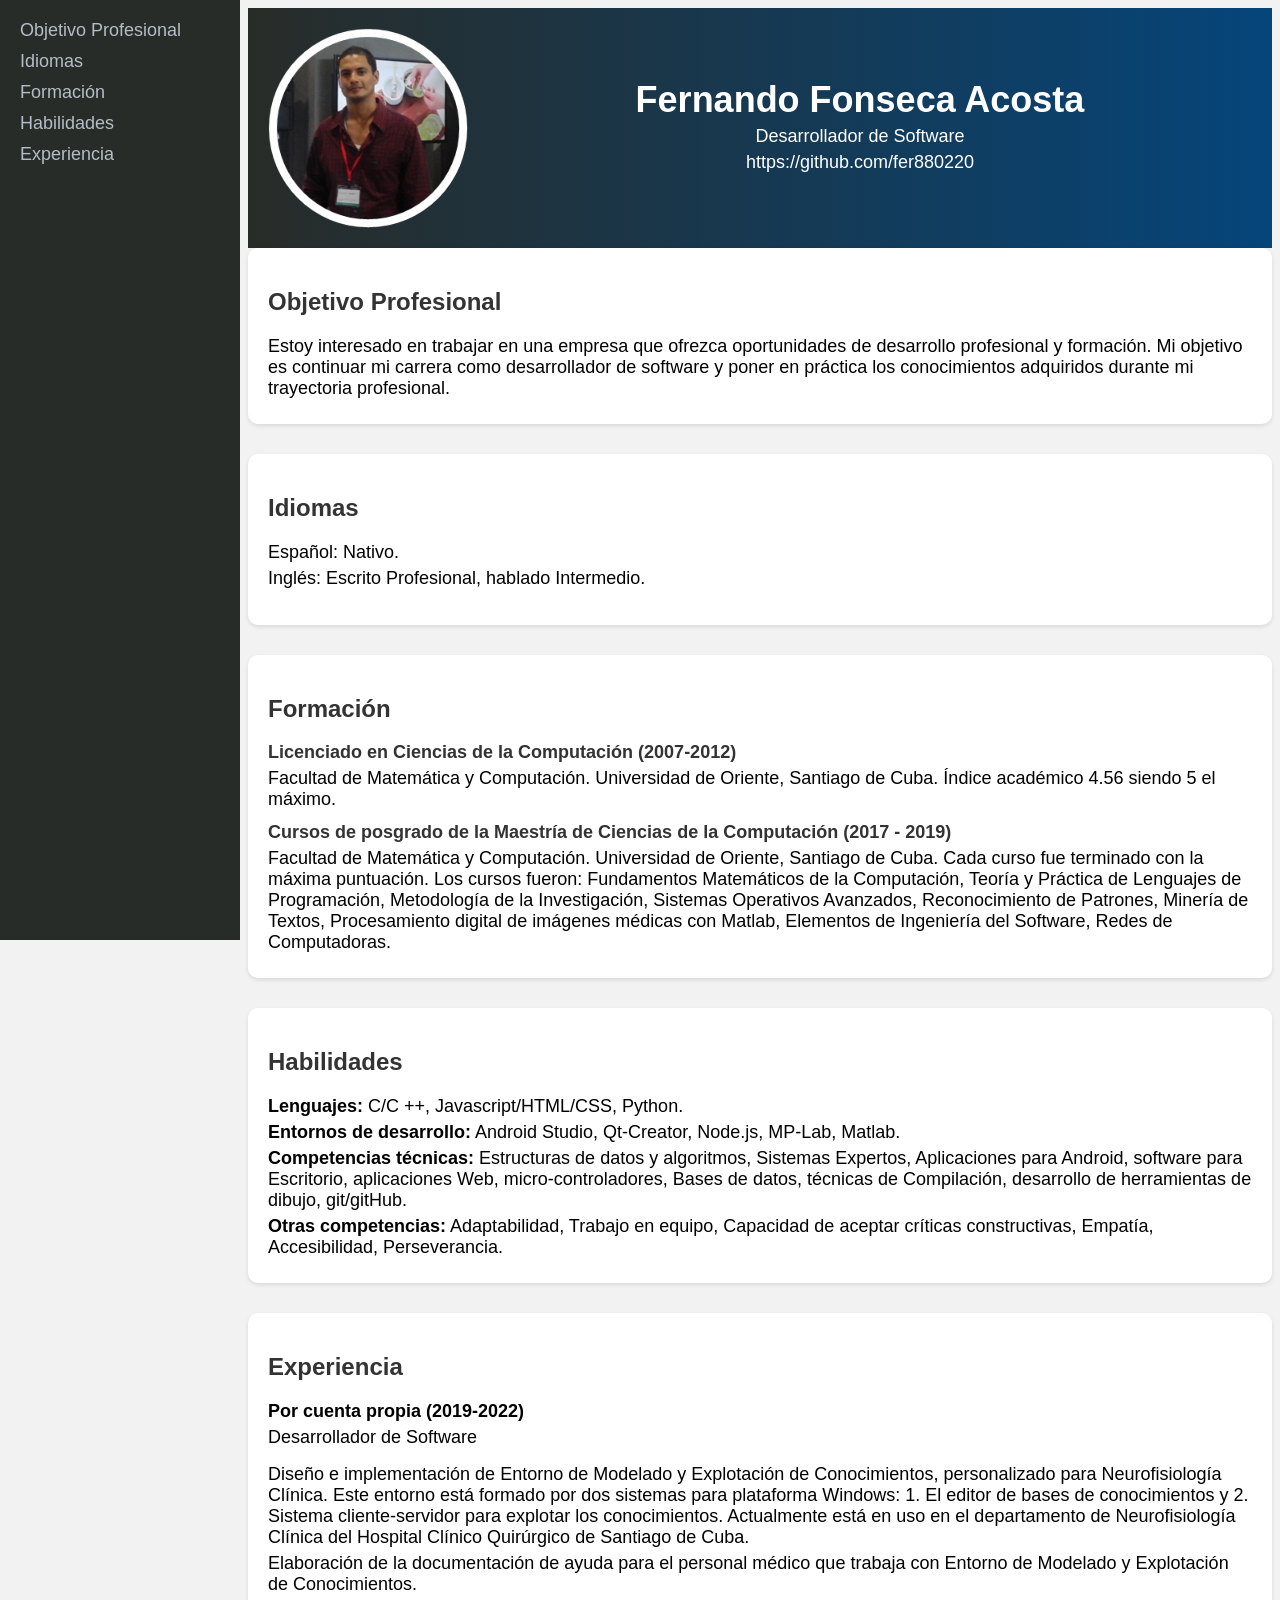
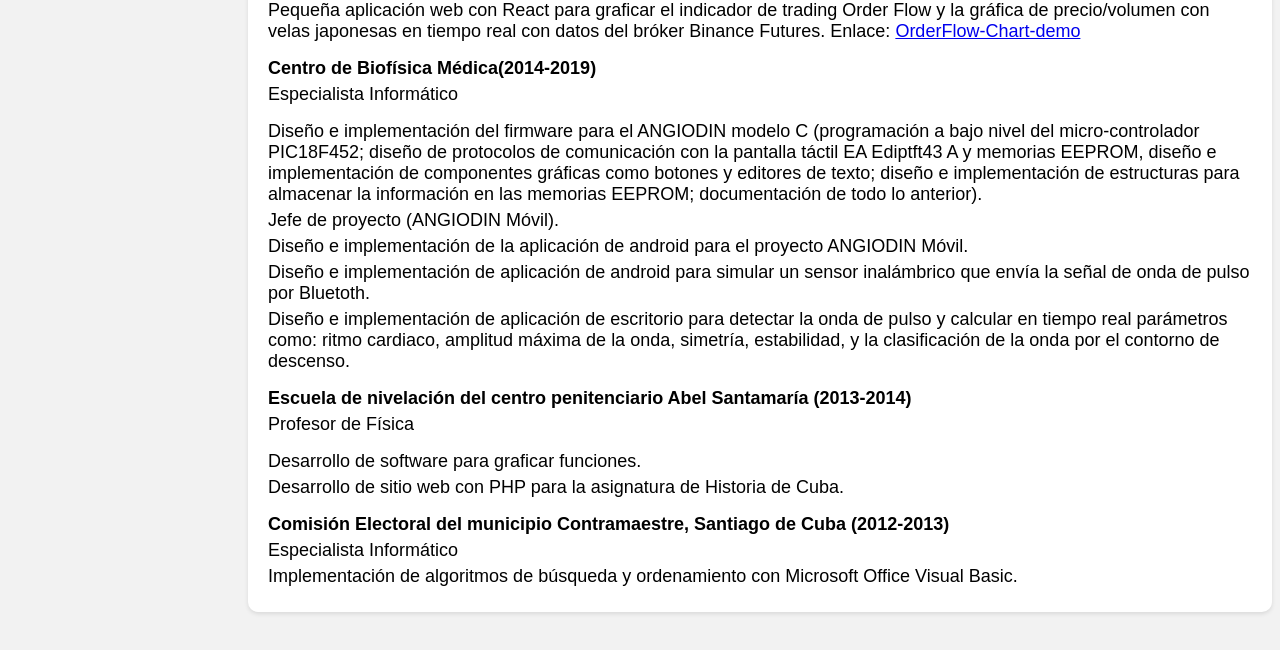
==== commit 5e2398d6: "link github" ====
--- a/index.html
+++ b/index.html
@@ -17,7 +17,7 @@
         <div class="textHeader">
             <h1>Fernando Fonseca Acosta</h1>
             <p>Desarrollador de Software</p>
-            <p>fernandofonsecaacosta@gmail.com</p>
+            <p>https://github.com/fer880220</p>
         </div>
    
         </header>
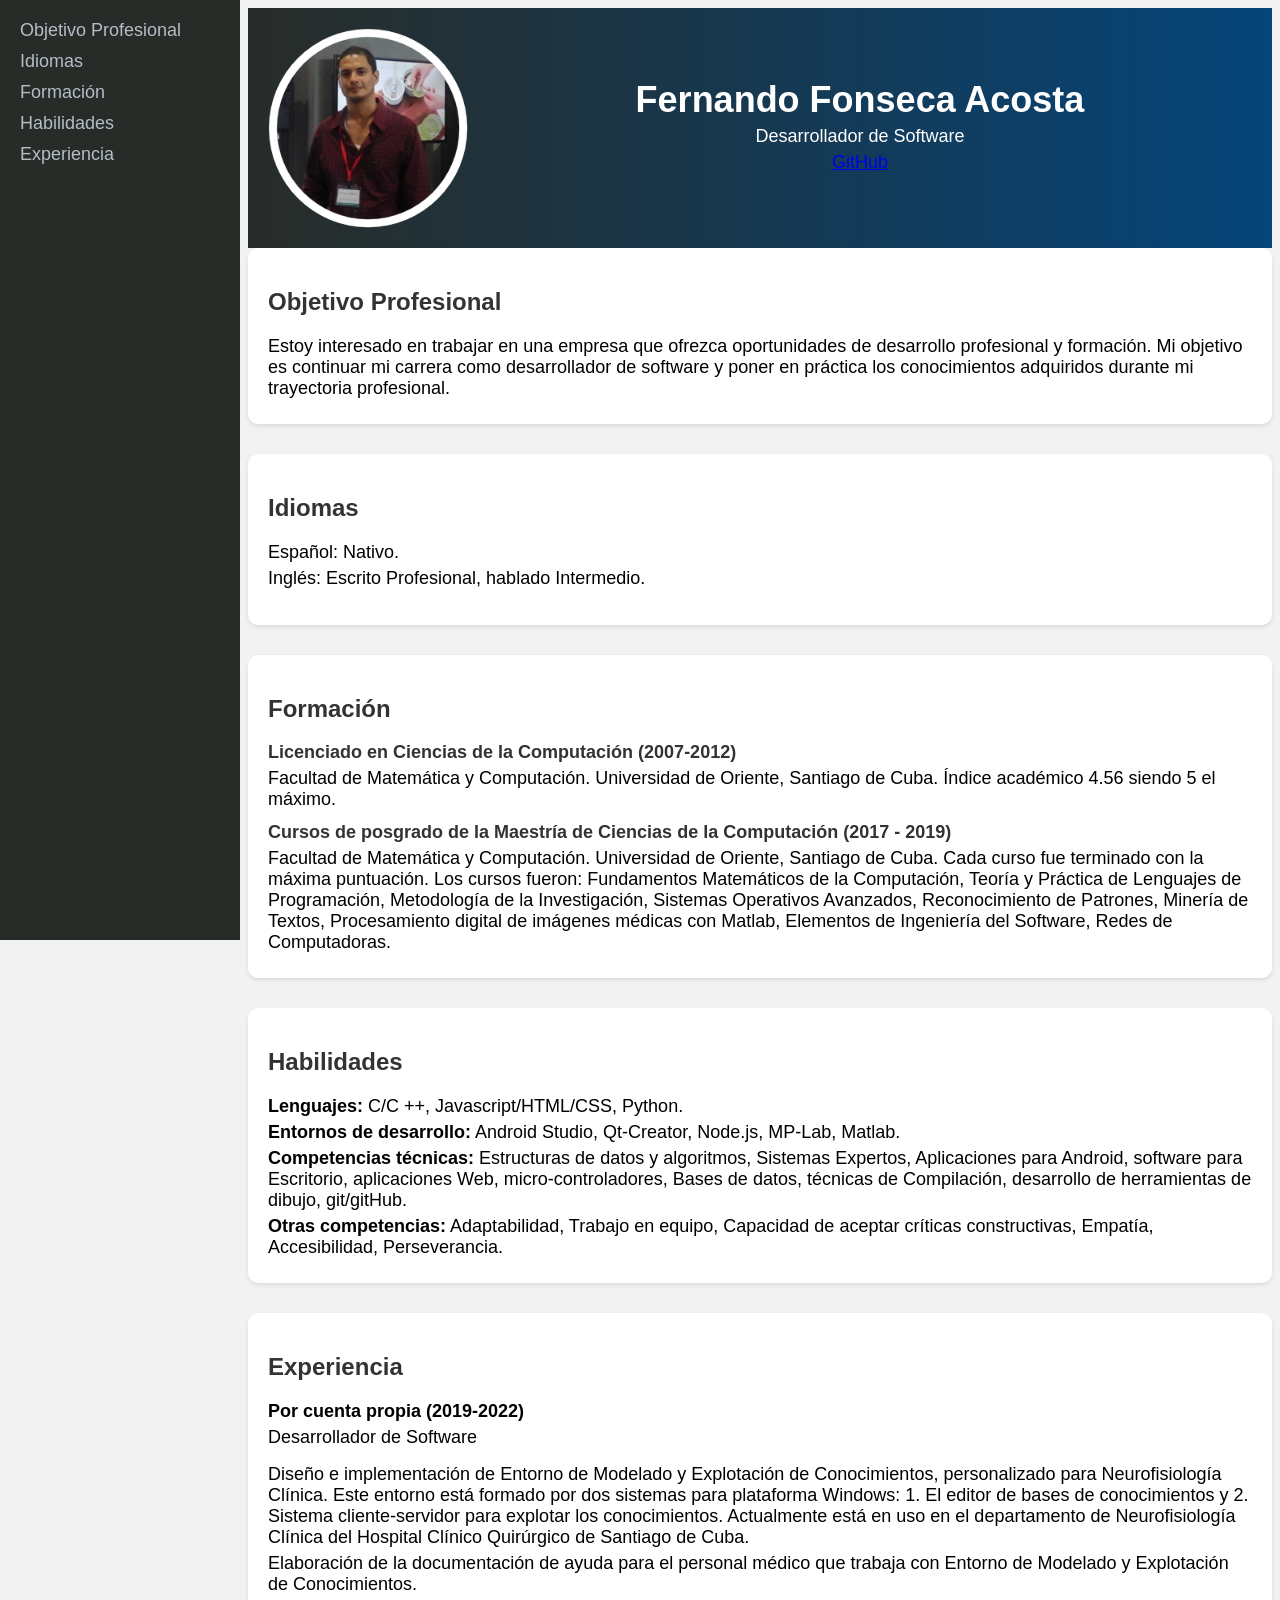
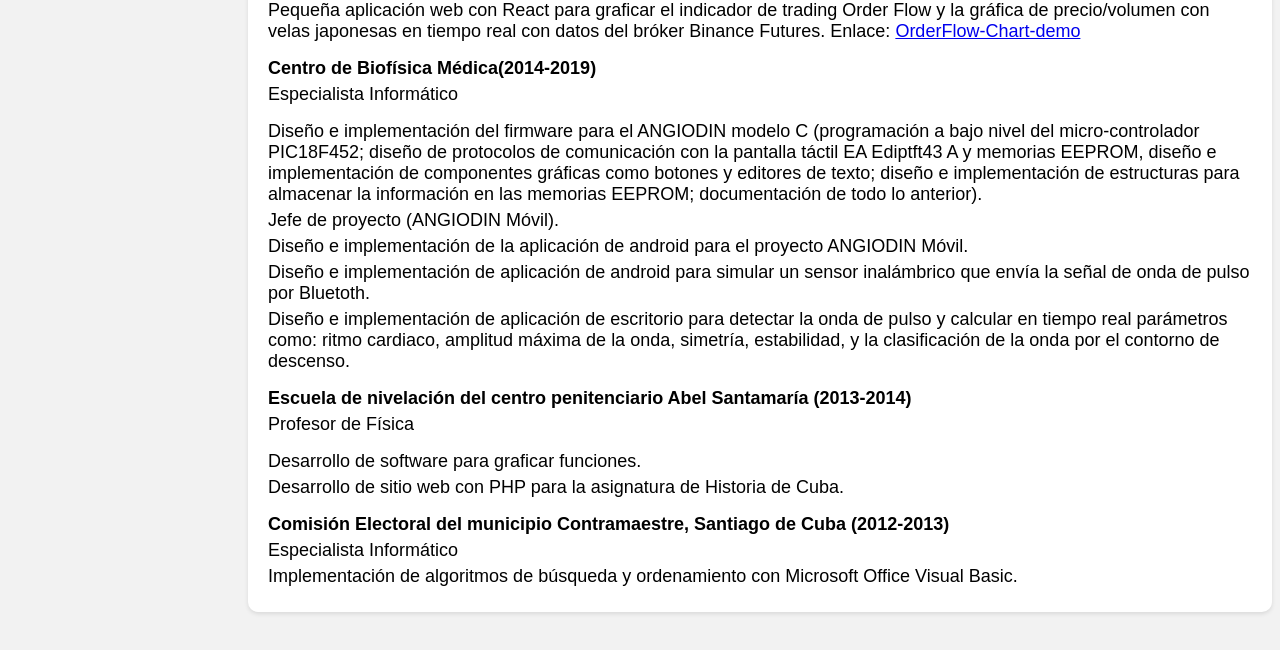
==== commit 05bebd57: "Update index.html" ====
--- a/index.html
+++ b/index.html
@@ -17,7 +17,7 @@
         <div class="textHeader">
             <h1>Fernando Fonseca Acosta</h1>
             <p>Desarrollador de Software</p>
-            <p>https://github.com/fer880220</p>
+            <p><a href="https://fer880220.github.com">GitHub</a></p>
         </div>
    
         </header>
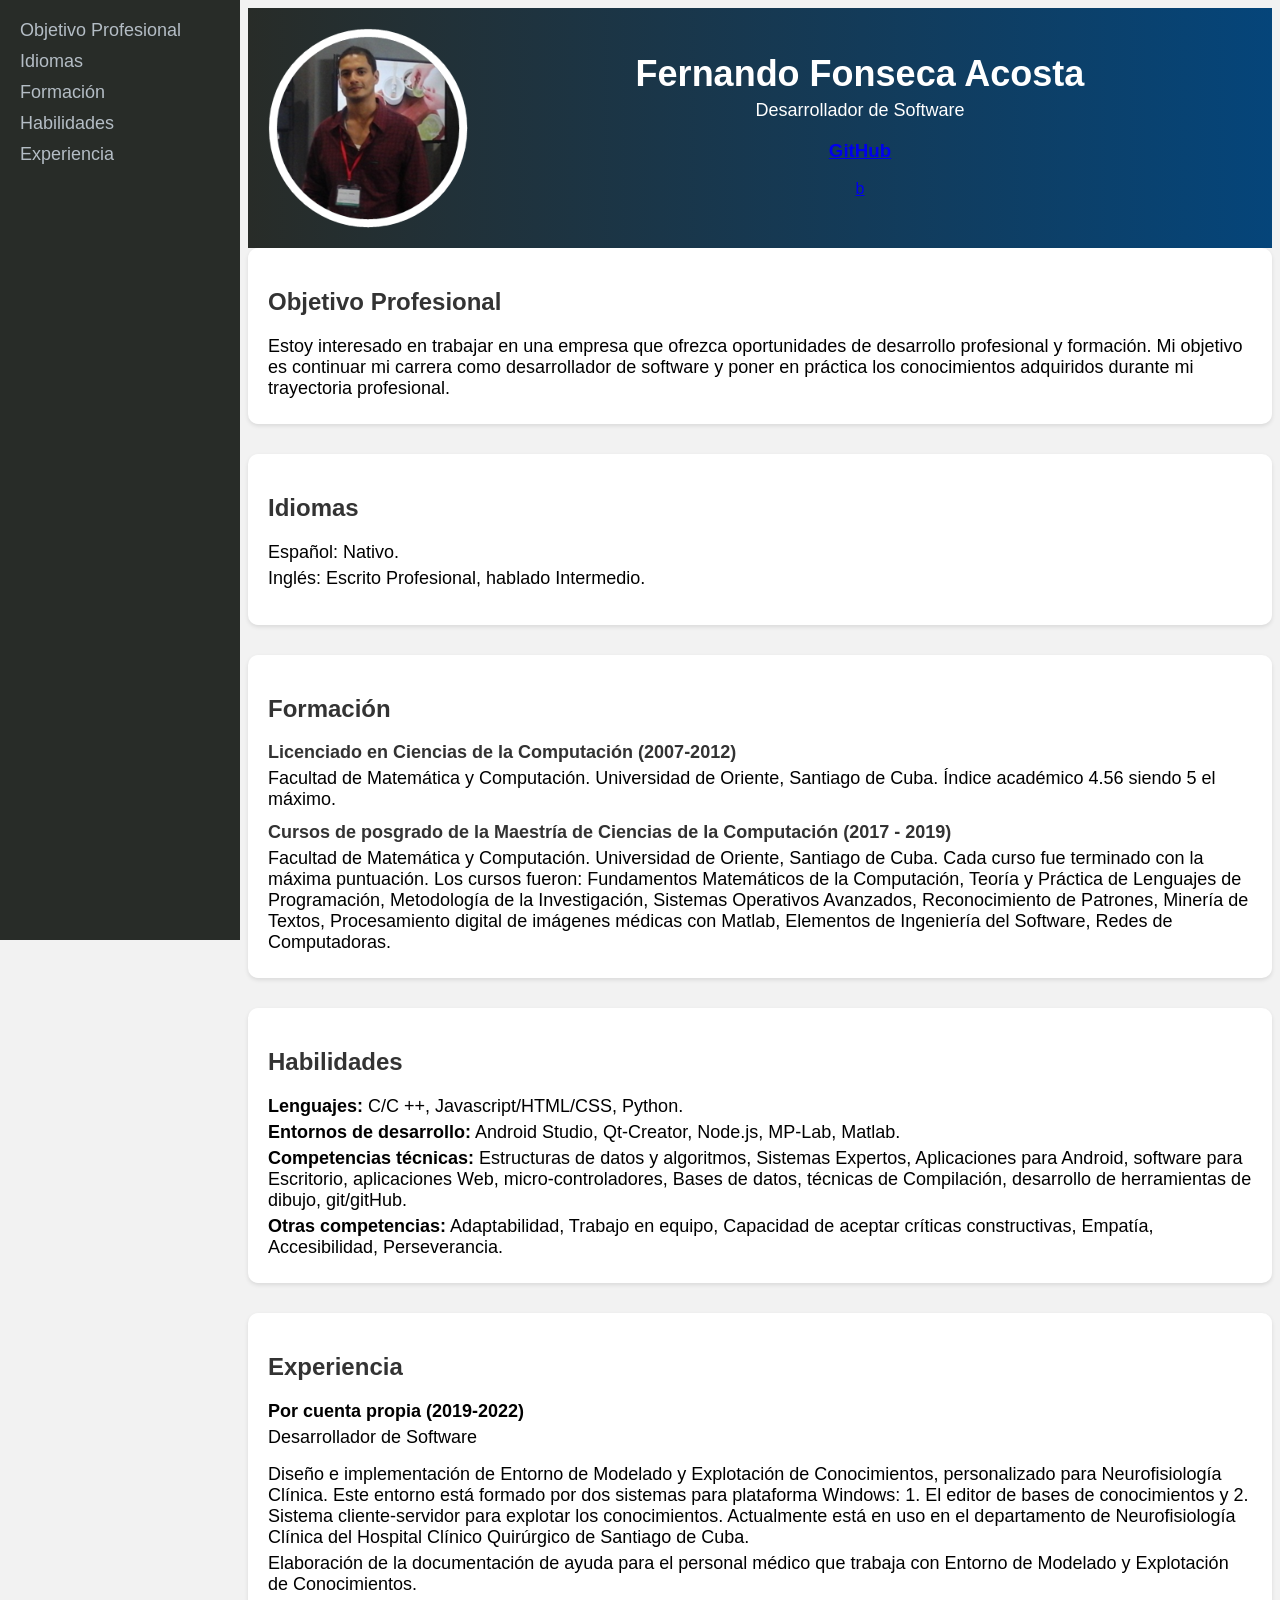
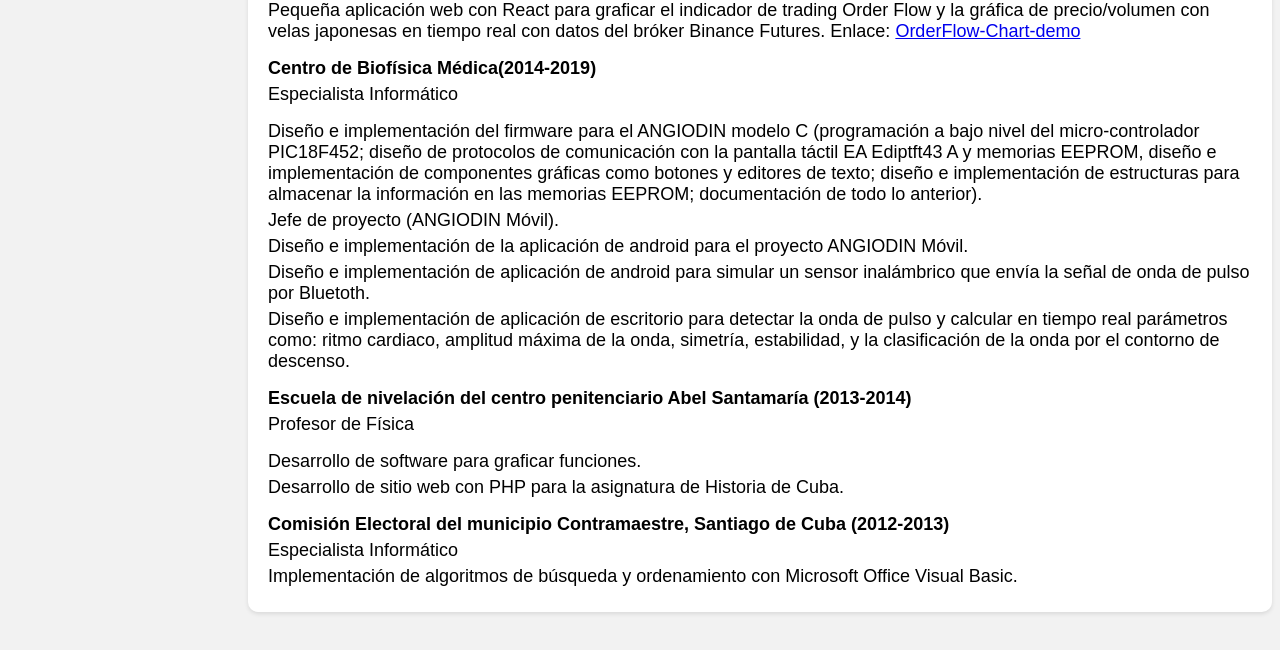
==== commit cd576c70: "Update index.html" ====
--- a/index.html
+++ b/index.html
@@ -17,7 +17,7 @@
         <div class="textHeader">
             <h1>Fernando Fonseca Acosta</h1>
             <p>Desarrollador de Software</p>
-            <p><a href="https://fer880220.github.com">GitHub</a></p>
+            <p><a href="https://github.com/fer880220"><h3>GitHub</h3>b</a></p>
         </div>
    
         </header>
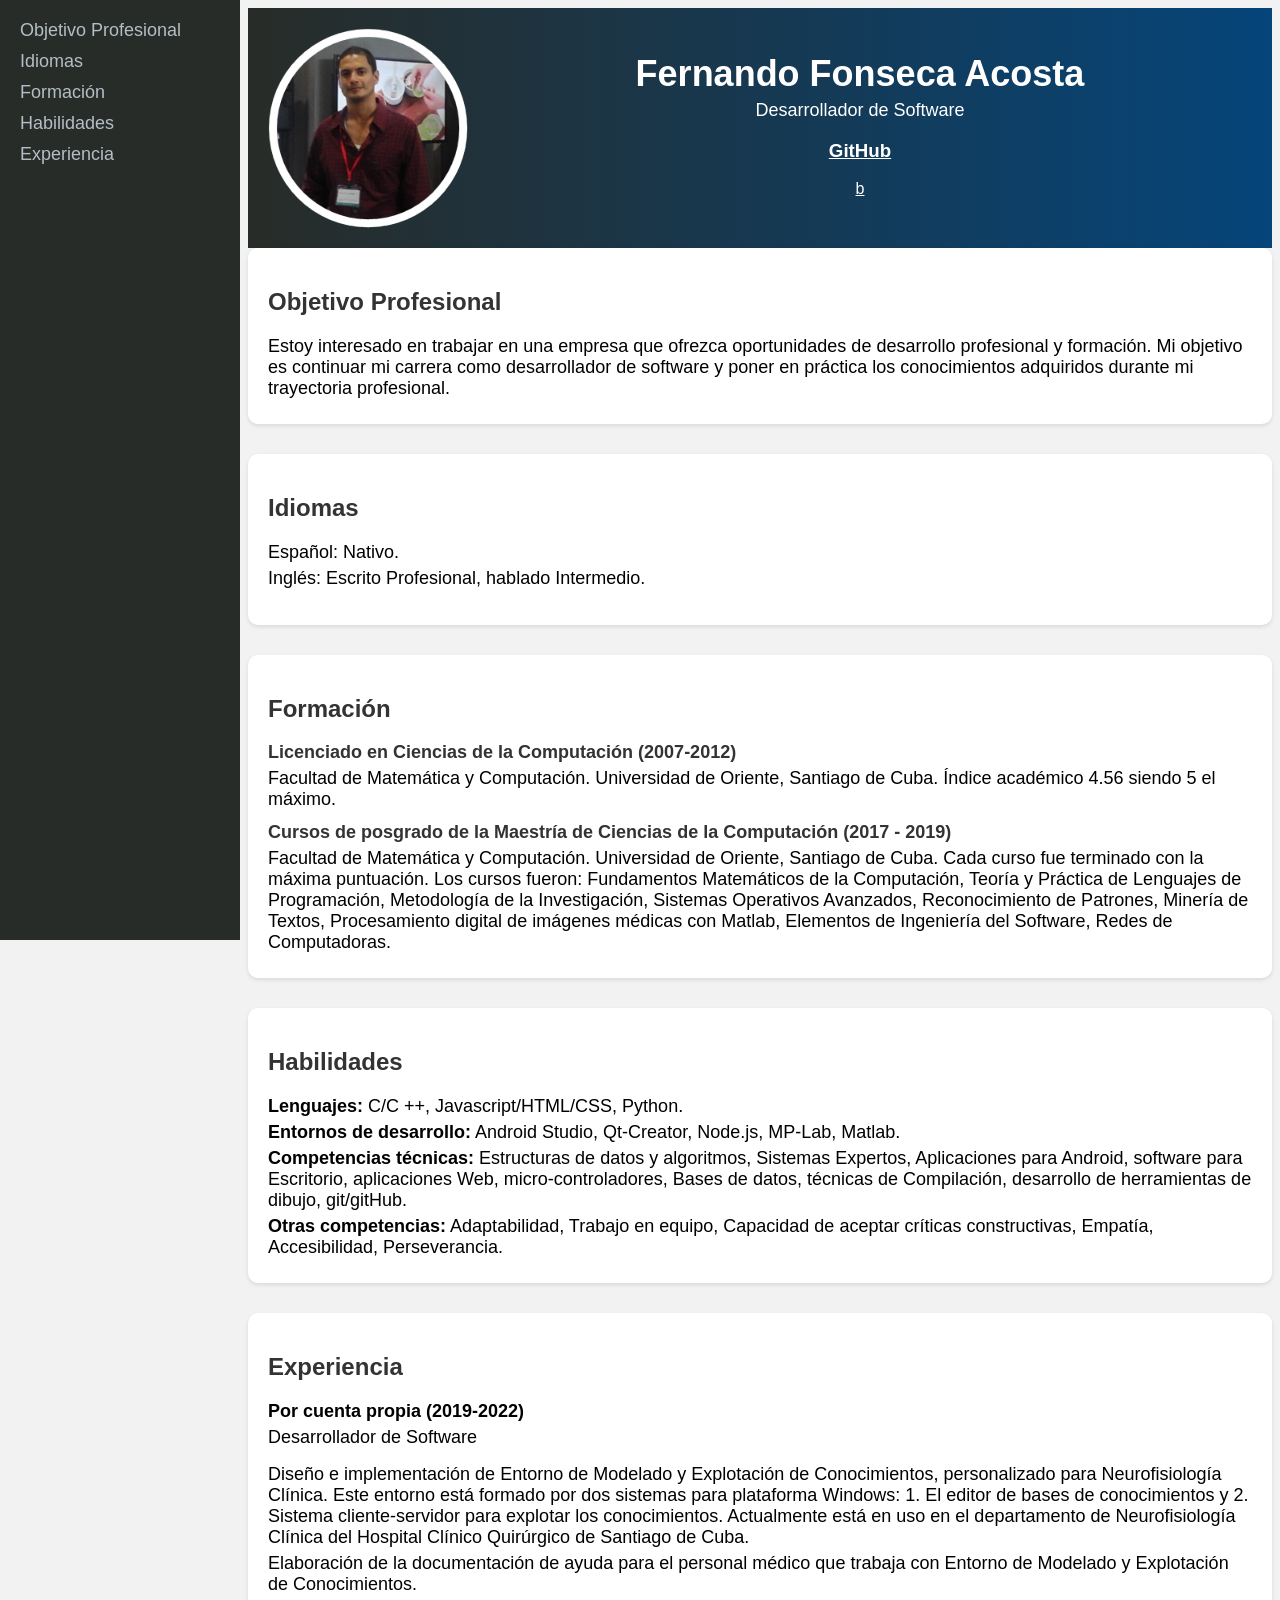
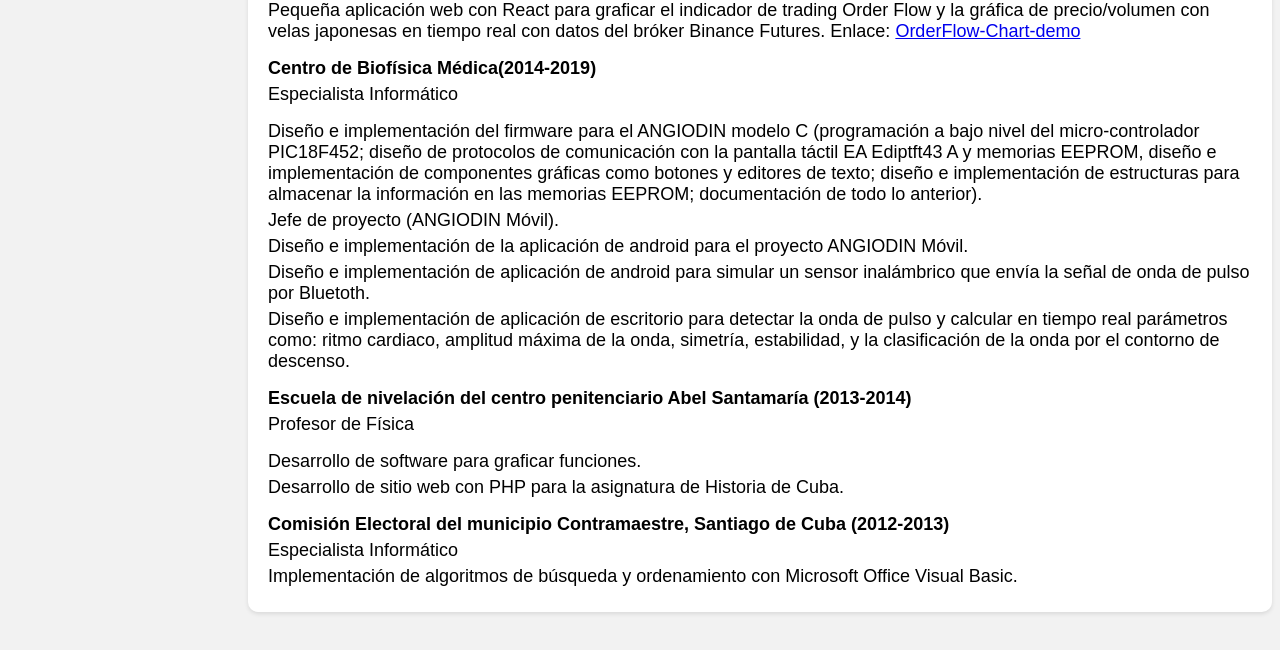
==== commit fdf5c71f: "Update index.html" ====
--- a/index.html
+++ b/index.html
@@ -17,7 +17,7 @@
         <div class="textHeader">
             <h1>Fernando Fonseca Acosta</h1>
             <p>Desarrollador de Software</p>
-            <p><a href="https://github.com/fer880220"><h3>GitHub</h3>b</a></p>
+            <p><a style="color: white;" href="https://github.com/fer880220"><h3>GitHub</h3>b</a></p>
         </div>
    
         </header>
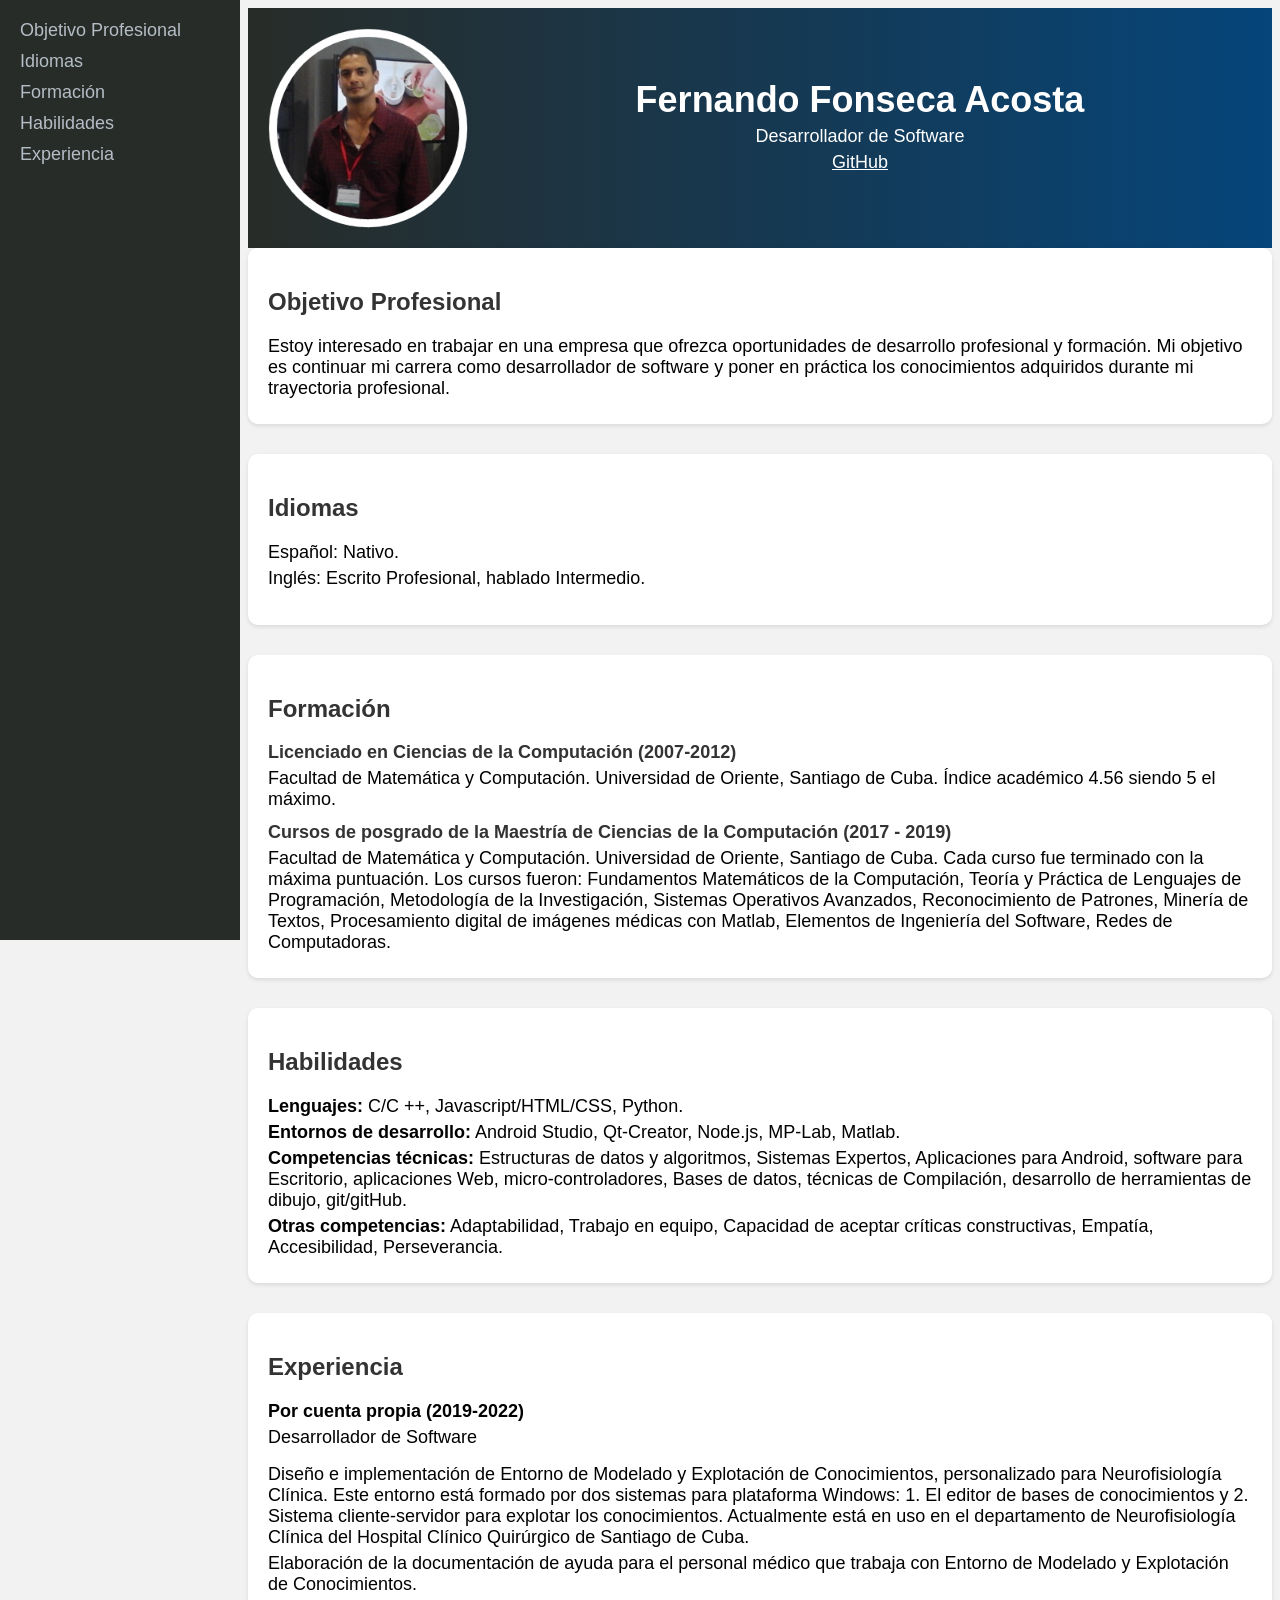
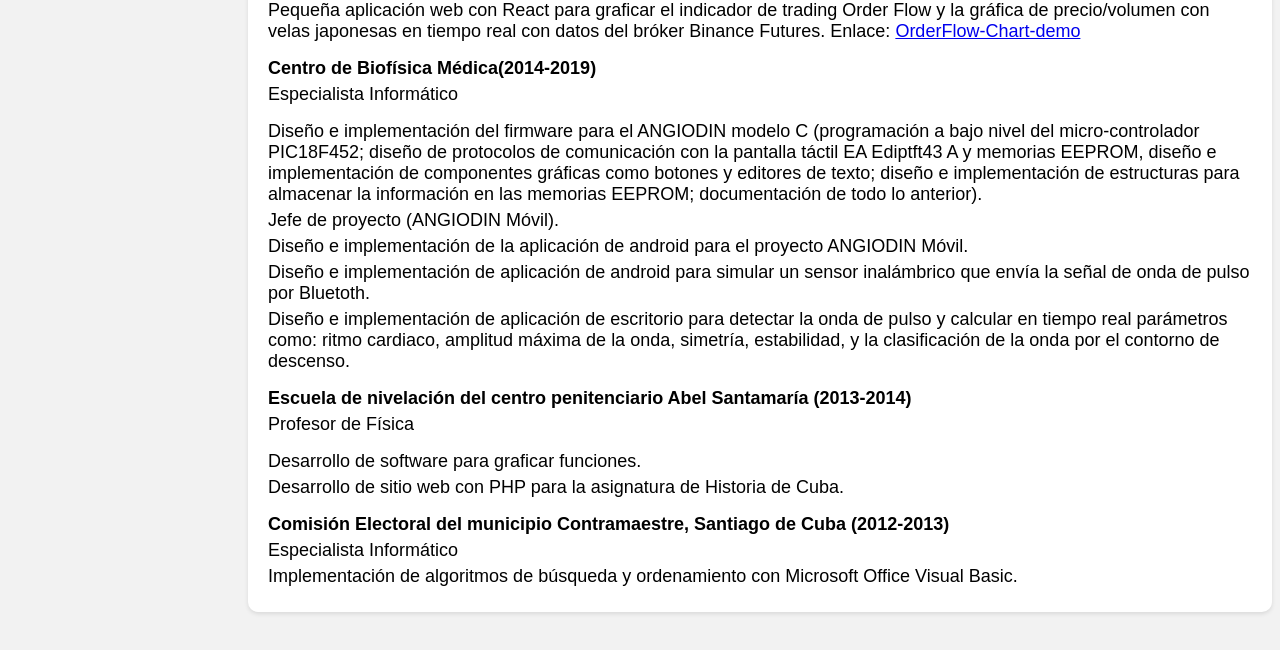
==== commit d87da6a1: "Update index.html" ====
--- a/index.html
+++ b/index.html
@@ -17,7 +17,7 @@
         <div class="textHeader">
             <h1>Fernando Fonseca Acosta</h1>
             <p>Desarrollador de Software</p>
-            <p><a style="color: white;" href="https://github.com/fer880220"><h3>GitHub</h3>b</a></p>
+            <p><a style="color: white;" href="https://github.com/fer880220">GitHub</a></p>
         </div>
    
         </header>
